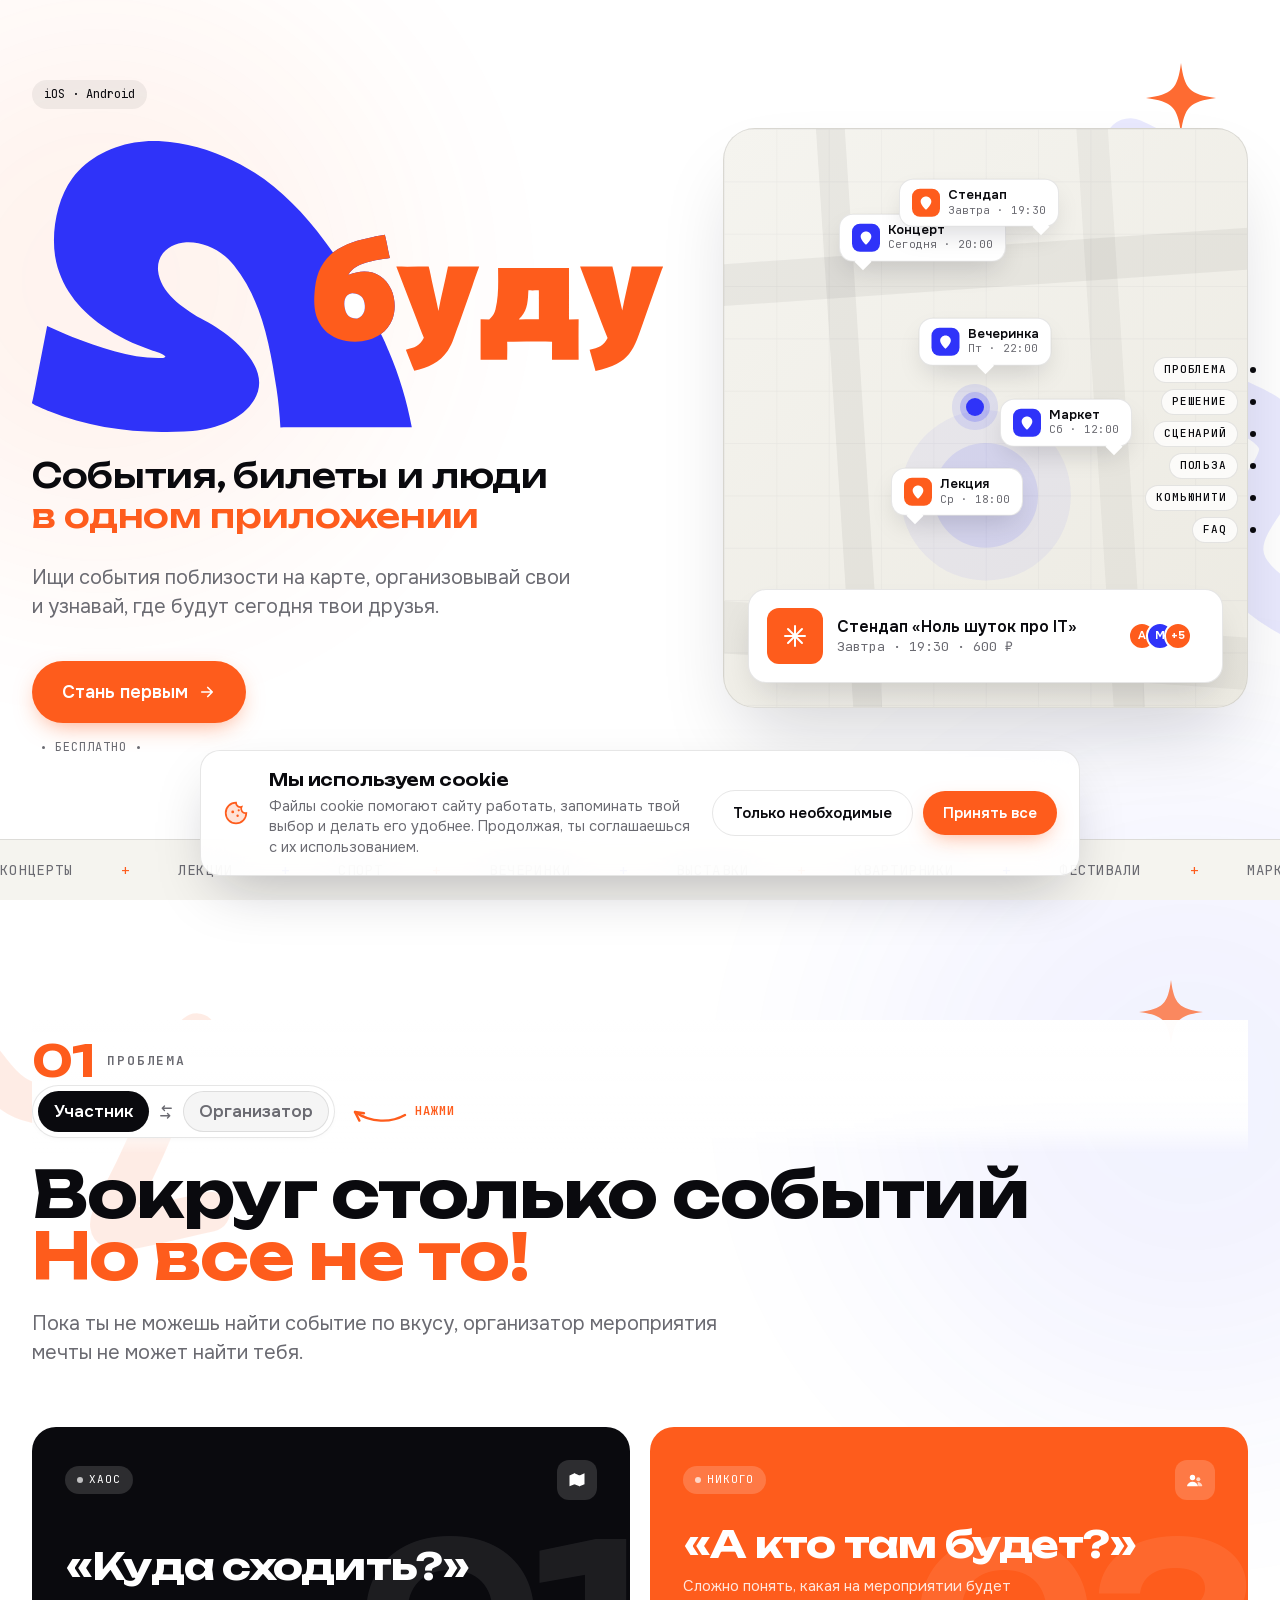
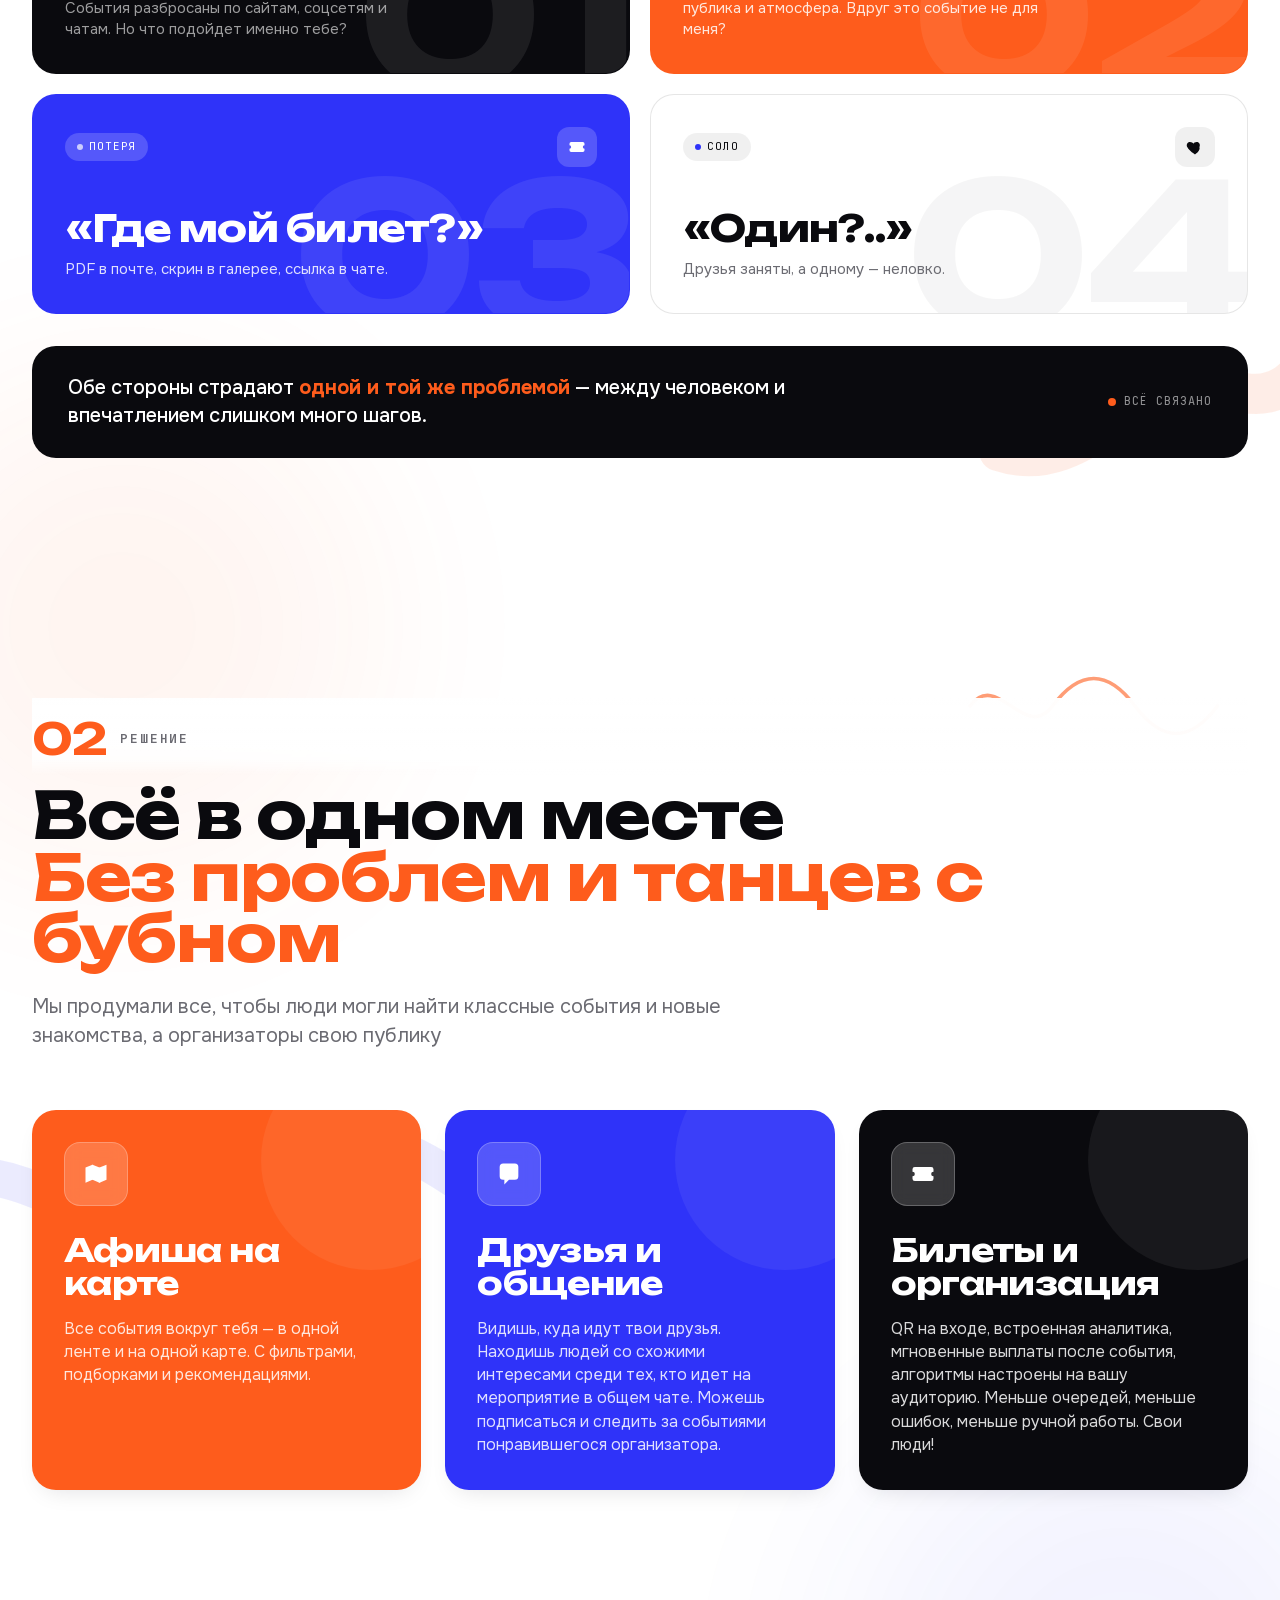
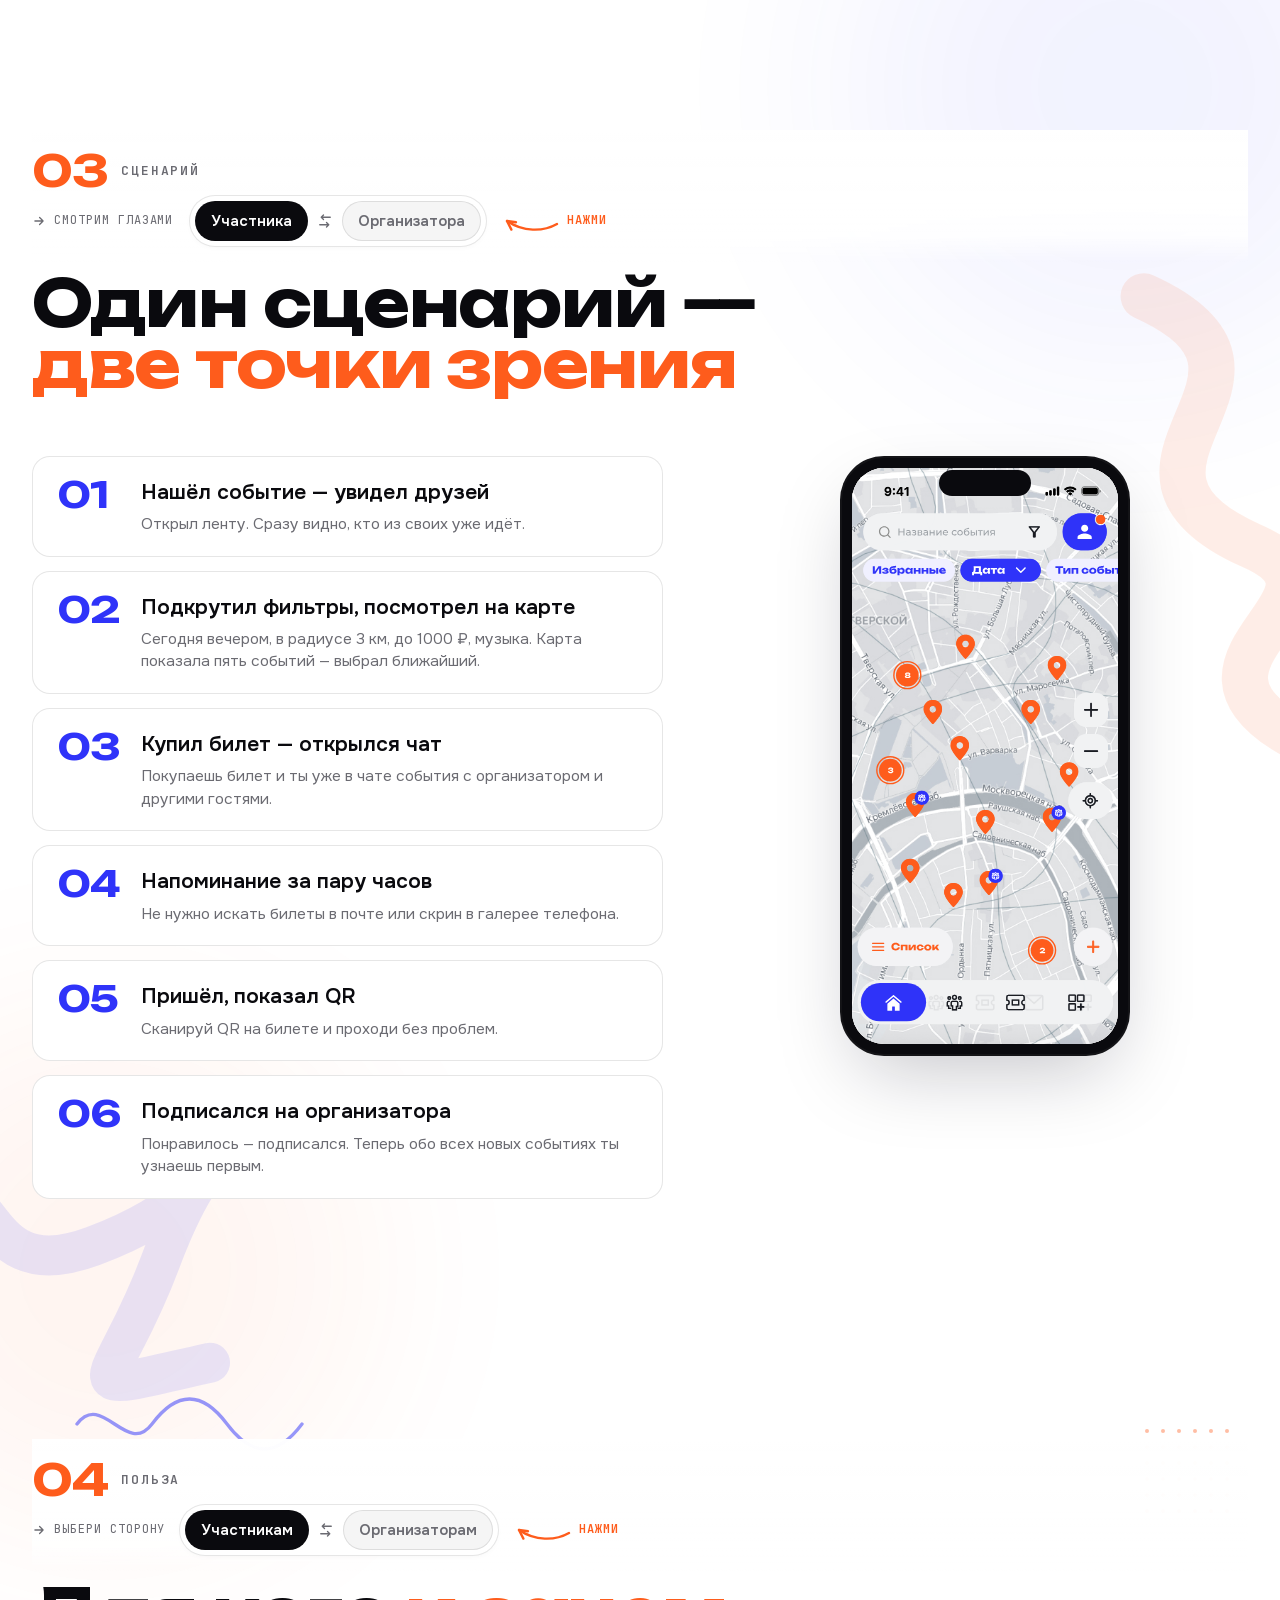
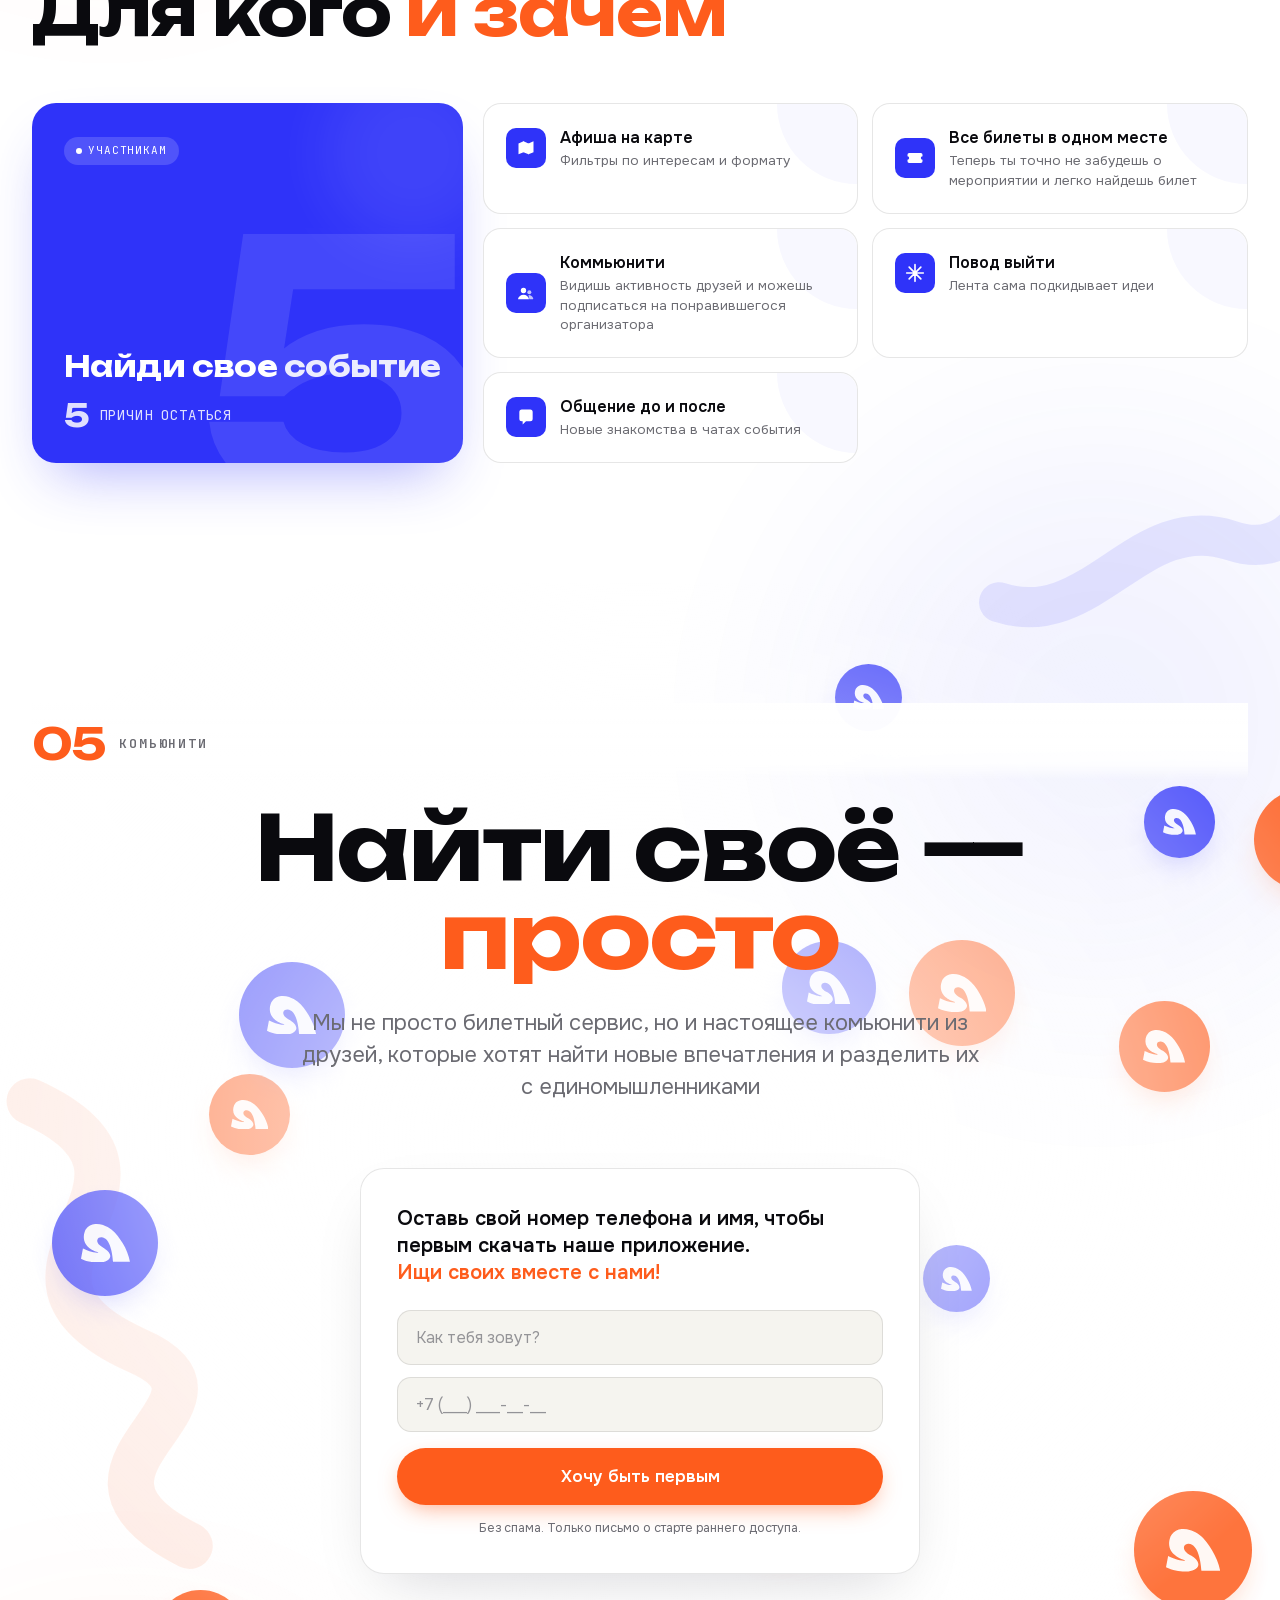
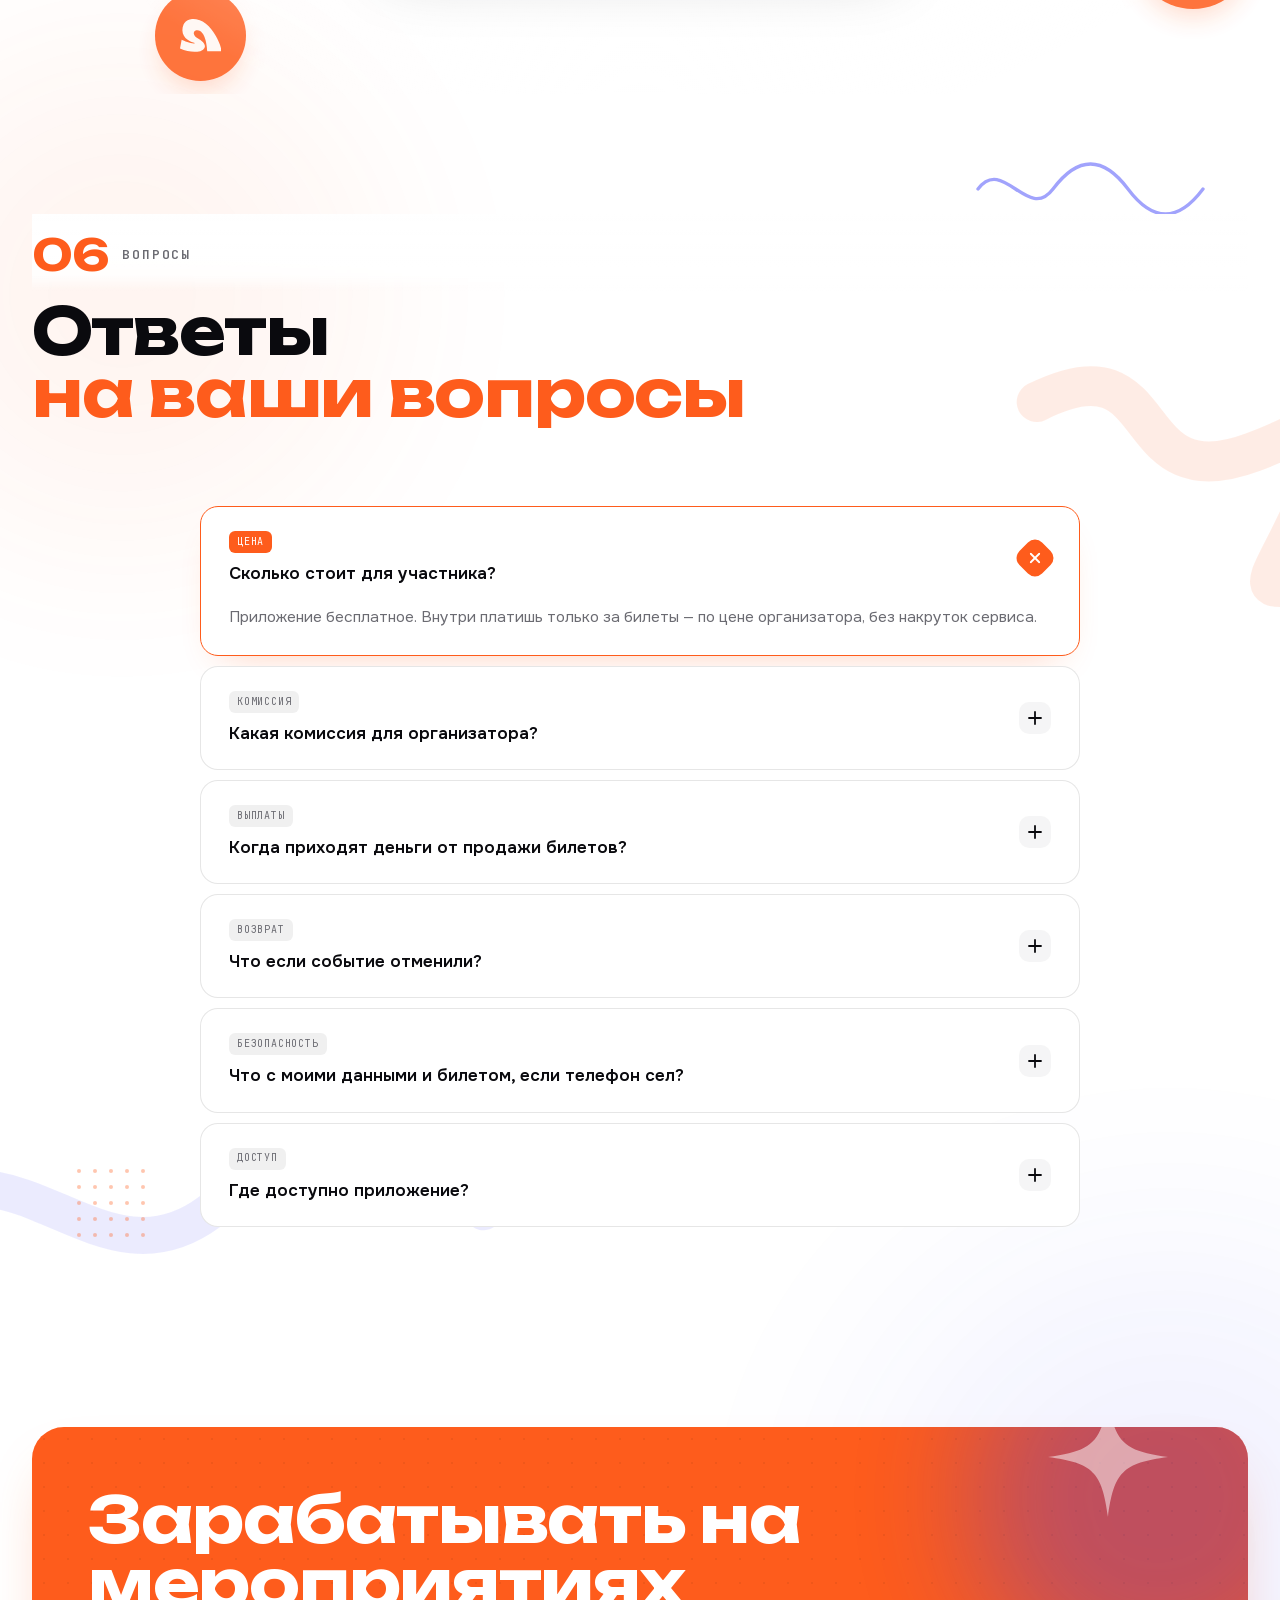
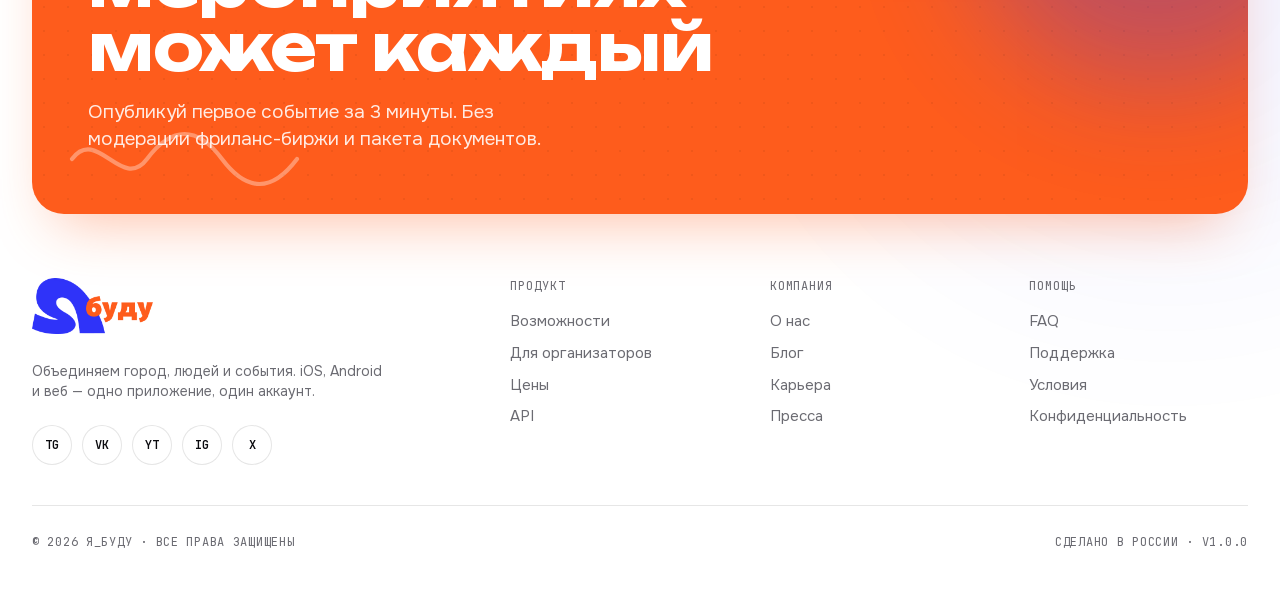
==== index.html @ 5e35edeb "8 один файл" ====
<!DOCTYPE html>
<html>
<head>
  <meta charset="utf-8">
  <title>Я_БУДУ — объединяем город, людей и события</title>
  <style>
    * { margin: 0; padding: 0; box-sizing: border-box; }
    body { background: #faf9f5; display: flex; align-items: center; justify-content: center; min-height: 100vh; font-family: -apple-system, BlinkMacSystemFont, sans-serif; }
    #__bundler_loading { position: fixed; bottom: 20px; right: 20px; font: 13px/1.4 -apple-system, BlinkMacSystemFont, sans-serif; color: #666; background: #fff; padding: 8px 14px; border-radius: 8px; box-shadow: 0 1px 4px rgba(0,0,0,0.12); z-index: 10000; }
    #__bundler_thumbnail { position: fixed; inset: 0; width: 100%; height: 100%; display: flex; align-items: center; justify-content: center; background: #faf9f5; z-index: 9999; }
    #__bundler_thumbnail svg { width: 100%; height: 100%; object-fit: contain; }
    #__bundler_placeholder { color: #999; font-size: 14px; }
  </style>
  <noscript>
    <style>#__bundler_loading { display: none; }</style>
    <div style="position:fixed;bottom:12px;left:12px;font:13px/1.4 -apple-system,BlinkMacSystemFont,sans-serif;color:#999;background:rgba(255,255,255,0.9);padding:6px 12px;border-radius:6px;box-shadow:0 1px 4px rgba(0,0,0,0.08);z-index:10000;">
      This page requires JavaScript to display.
    </div>
  </noscript>
</head>
<body>
  <div id="__bundler_thumbnail">
<svg xmlns="http://www.w3.org/2000/svg" viewBox="0 0 100 100">
<rect width="100" height="100" fill="#2F33F9"></rect>
<text x="50" y="50" dy="0.35em" text-anchor="middle" font-family="system-ui, sans-serif" font-weight="800" font-size="34" fill="#FE5C1C">Я</text>
</svg>
</div>
  <div id="__bundler_loading">Unpacking...</div>

  <script>
    
document.addEventListener('DOMContentLoaded', async function() {
  const loading = document.getElementById('__bundler_loading');
  function setStatus(msg) { if (loading) loading.textContent = msg; }

  // Error sink persists across replaceWith since it's on window, not the DOM.
  window.addEventListener('error', function(e) {
    var p = document.body || document.documentElement;
    var d = document.getElementById('__bundler_err') || p.appendChild(document.createElement('div'));
    d.id = '__bundler_err';
    d.style.cssText = 'position:fixed;bottom:12px;left:12px;right:12px;font:12px/1.4 ui-monospace,monospace;background:#2a1215;color:#ff8a80;padding:10px 14px;border-radius:8px;border:1px solid #5c2b2e;z-index:99999;white-space:pre-wrap;max-height:40vh;overflow:auto';
    d.textContent = (d.textContent ? d.textContent + String.fromCharCode(10) : '') +
      '[bundle] ' + (e.message || e.type) +
      (e.filename ? ' (' + e.filename.slice(0, 60) + ':' + e.lineno + ')' : '');
  }, true);

  try {
    const manifestEl = document.querySelector('script[type="__bundler/manifest"]');
    const templateEl = document.querySelector('script[type="__bundler/template"]');
    if (!manifestEl || !templateEl) {
      setStatus('Error: missing bundle data');
      console.error('[bundler] Missing script tags — manifestEl:', !!manifestEl, 'templateEl:', !!templateEl);
      return;
    }

    const manifest = JSON.parse(manifestEl.textContent);
    let template = JSON.parse(templateEl.textContent);

    const uuids = Object.keys(manifest);
    setStatus('Unpacking ' + uuids.length + ' assets...');

    const blobUrls = {};
    await Promise.all(uuids.map(async (uuid) => {
      const entry = manifest[uuid];
      try {
        const binaryStr = atob(entry.data);
        const bytes = new Uint8Array(binaryStr.length);
        for (let i = 0; i < binaryStr.length; i++) bytes[i] = binaryStr.charCodeAt(i);

        let finalBytes = bytes;
        if (entry.compressed) {
          if (typeof DecompressionStream !== 'undefined') {
            const ds = new DecompressionStream('gzip');
            const writer = ds.writable.getWriter();
            const reader = ds.readable.getReader();
            writer.write(bytes);
            writer.close();
            const chunks = [];
            let totalLen = 0;
            while (true) {
              const { done, value } = await reader.read();
              if (done) break;
              chunks.push(value);
              totalLen += value.length;
            }
            finalBytes = new Uint8Array(totalLen);
            let offset = 0;
            for (const chunk of chunks) { finalBytes.set(chunk, offset); offset += chunk.length; }
          } else {
            console.warn('DecompressionStream not available, asset ' + uuid + ' may not render');
          }
        }

        blobUrls[uuid] = URL.createObjectURL(new Blob([finalBytes], { type: entry.mime }));
      } catch (err) {
        console.error('Failed to decode asset ' + uuid + ':', err);
        blobUrls[uuid] = URL.createObjectURL(new Blob([], { type: entry.mime }));
      }
    }));

    const extResEl = document.querySelector('script[type="__bundler/ext_resources"]');
    const extResources = extResEl ? JSON.parse(extResEl.textContent) : [];
    const resourceMap = {};
    for (const entry of extResources) {
      if (blobUrls[entry.uuid]) resourceMap[entry.id] = blobUrls[entry.uuid];
    }

    setStatus('Rendering...');
    for (const uuid of uuids) template = template.split(uuid).join(blobUrls[uuid]);

    // Strip integrity + crossorigin — blob URLs from a file:// document inherit
    // a null origin, so crossorigin forces a CORS fetch that SRI then rejects.
    // The manifest bytes are ours; SRI protects against CDN compromise, not this.
    template = template.replace(/\s+integrity="[^"]*"/gi, '').replace(/\s+crossorigin="[^"]*"/gi, '');

    const resourceScript = '<script>window.__resources = ' +
      JSON.stringify(resourceMap).split('</' + 'script>').join('<\\/' + 'script>') +
      ';</' + 'script>';
    // Inject after <head> so the DOCTYPE stays first; prepending the script
    // would push the parser into quirks mode. DOMParser always emits a <head>
    // (synthesizing one if the source HTML omitted it) but may carry
    // attributes through, so match the full opening tag. slice() rather than
    // replace() keeps us clear of $-pattern substitution in resourceScript.
    const headOpen = template.match(/<head[^>]*>/i);
    if (headOpen) {
      const i = headOpen.index + headOpen[0].length;
      template = template.slice(0, i) + resourceScript + template.slice(i);
    }

    // Parse the template and swap the root element. Scripts inserted via
    // DOMParser/replaceWith are inert per spec — re-create each with
    // createElement so they execute, awaiting onload for src scripts to
    // preserve ordering (React before ReactDOM before Babel before text/babel).
    const doc = new DOMParser().parseFromString(template, 'text/html');
    document.documentElement.replaceWith(doc.documentElement);
    const dead = Array.from(document.scripts);
    for (const old of dead) {
      const s = document.createElement('script');
      for (const a of old.attributes) s.setAttribute(a.name, a.value);
      s.textContent = old.textContent;
      // text/babel scripts with a src: fetch and inline. transformScriptTags
      // does XHR against the src, but blob:null/ from a file:// origin is
      // silently dropped. Inlining makes it a plain inline babel script,
      // which transformScriptTags handles unconditionally.
      if ((s.type === 'text/babel' || s.type === 'text/jsx') && s.src) {
        const r = await fetch(s.src);
        s.textContent = await r.text();
        s.removeAttribute('src');
      }
      const p = s.src ? new Promise(function(r) { s.onload = s.onerror = r; }) : null;
      old.replaceWith(s);
      if (p) await p;
    }
    // Babel standalone auto-transforms type=text/babel on DOMContentLoaded,
    // which fired before we swapped the document. Trigger manually if present.
    if (window.Babel && typeof window.Babel.transformScriptTags === 'function') {
      window.Babel.transformScriptTags();
    }
  } catch (err) {
    setStatus('Error unpacking: ' + err.message);
    console.error('Bundle unpack error:', err);
  }
});

  </script>

  <script type="__bundler/manifest">
{"b8b46422-c5b3-44c2-953b-86d09a9c5f31":{"mime":"text/javascript","compressed":true,"data":"H4sIAAAAAAAAE606+3PbNtK/66+gOR0dUcGMZDd3N6QRNXGU1m0ePjtpr9Xn0SxBUGREkQofthWJ//vNAnxANt3L3Hw/JAKBfWAXi8U+/Oz77wfG98aPccRFkgvjSgAvcCbDgb3JUr/kRZQm9jpK7M/5wJDw5+lmm0XLsDAsTow3wIWXpitqXCTcNiDxjajIDQiCKI6gELldo30Mo9zI0zLjwuCpL4woN2rOvlEmvsiMIhTGu4uPzbQRpCWSS3ABSby9OJ+9v54ZQRSLetrI0rQw/CgTvEizrZEGRqExKjIhcAPPBlZQJlIYi+z+VubCyIss4sXf3G6B03uyM1Pvs+CFyRgrthuRBoa436RZkQ+HJu4yiBLhm0ft6jr1y1hM760ajDhmQ1CjofCGQ/Vrw9qfqqE1N2tE84beE8fijO/3uYgDem9xWx4J21WEVMRCwWi3W7Jrxsa9BWQXBVZSxjFjDPb7Roxuo0AyUZRZYiCQC+y34RDmv93s9zA3f/wxKkQGRZqZN64C65MCpuAgdtUyvrOAelSQHe4NLWaTM3DlB0+TQtwXzFOfmQhy9rsalxsfCpExsd//u6P1h0V23dev/4+U/[base64]/Myy0RSVN2BpYAnRnZP0bPxRxL1JFHAY6kJgzKWhjzYalBVg5b8O7wutZk/uu4wHCpLYFItDW/G2Lbb4AaQBKrdYzuTmY7JxiY1HRycmFVzh74zR7i1TQxcWM/mzLl5tuxucLsJw5vDTUU68u918f/LFtUI0PamG7BMZIl26Hh2kV4XWZQsrdO/a8RfqZtF19RXIvCWLtqb5uUYQ2dkemkaC5COgBNQ9wXxQnY0cTWvQ0J2NFbGmd9FBQ/RR3HIhWHmch+mo76Scu2JzHQkvJcJWLlqoZbUqdE77dd0torAF5CoFdpu2Li1kAH1mW+FhAIzcbPrqWmbo8F7K6Rj4qwpB8snU0sw06S11oZDS7DuiHyg5nfDZyYZmc9MQl9ZvtSUafYdGlSEOIqOPxxa7yxf3mqWguVTMbKOfDyH/T4cDkMc4Y2Rp2SaDh6T/CBP8B4BIdSzN2UeWj4hdOKGbOyuNcGc9ch0TNQ/R2MkjR+I2diNz6D2IW48GpEdZzCPb1zlJtaj9xanMXHDEXtlcSlhQH1SNW4lYPie0L4XIJBsgAXKwQGhyO7I4gzsRNwXFiG2nybCJZxx+xbiUtCW42hE6AOerSvTjJyTIszSO8NjtfUCobMsSzPL/[base64]/f0CqHbEJbekxr6L/I5WTAyrEPQQcDq0OdDDWYUlVv6Md1UavDVDzyLnK9jrxO419UE4Z9YM+o75foO6oR1xw8G644zPhNn5VHE9evHgxoT6DOb/Buzo+e41OhRCcYB6FubhhPhWMq6sgvaEB2lu40Q5WaUpxnqKJODAf33Sws/pMdbiDsK8+3Pn4hqIMm3RjEdyWwFiG7HCBiVoSJcIYN1+ToivmozwuP1vVMobs5HuLjybkeEJjBvPwhgYsHE3oksE8UCK/eG3FVBASnPnDIX4taUymltTAkiIYE5SzgDhqLqZIR86FnYfQsEWtPh35gfqam6C9+q+780N3ladZcZH44v7Y68bNRcHYjk+5A3bkH3t25Hc6vkQdN/rx2MbKiFu/xp6rR+HqFnrAV2SGQI0gnp0XkBUfo7U4YyDXqLYF5tnifhNlgNwQiH6wvlCPaAK6iq1mJP/CTX3F9xi3h1o/Kkkb07KN9YWQkh2N6ZV1rSjterY/HH60/kW1/R2DzuRaKbBENl+HQwv5UQHWS0JfsuMJcd/ge670u3KLbLu7xHuBukrkFhpGyXBoHVnJAzlfeGS/h+HwKACLkNq+1ixp1Sijk55HaU12HZAKTwYrltibLEqzqNi+FbdCmb7P1o/[base64]/61utU1ST0vneLaXYHmb/IRGASuu3dZJlvsBhiEvq1b30t1qlJ6Mu+tRi+bk1Cf2uWmiSf/pvtovxdWiaF8J3HAcTRpKIi+VKKUrxJMy4+yaxaA6Qe5WTXAl2pEPa6eAxF1xrctSiehKloDKyOwCDPo2VCf2e7yr1DHRcp3kY7yqXJnKfrTZqIpHi4ntf0mUZ/oGKMnnrIcNjd96PHuRWQA/NuaEsbd4wCViLHuK4OJNPAwMhCGLeQReDFIsfgUJUjjBTjw65mEkY8NJSm/5oE3g29rGE/0KOqCKEO2+2Z5FAlQXd+TD/oPrLaWTeUTQ0fSf/RkWYaG+lcC/artpqIO+MPV96AvMhKrM6xX90YrIJqiMQt7Ci/LDPx4GSbhwRUVcOOcvlLoTWSTsbD4gp9y3Z1RUEVq+jAA7bDYsHRWFYLjsZ0scASWz2SpUL0lNQH9uz/no2eLenyIZFf2K7IIMkj1KCacw/zltqANiIL0mwNCRe6hfUC2El6p965V8C0eSn7LdOccO3bXwGiWKSq2udkDew1FIKeA1vXq24farN4fA6VdLhfMJvI8L/XwCa0fVxO5eNC8Zmn8on/DKxPjlzI5yoti2k3lJqhoh+DxwKyBkf/UFgJsN4Say6Ki/Va+FhOnuofEs3txUngNlqirxsOB221rp20cx4Kv4yjZDkc/uWyHeUXyaYsLkXiS+hvALK9KPGtPkBV6fsZlfqTUjcGTjQC9pyGgMNP+sl1ccRPykpAhikhMKgj+aOxjLM89pN1NKZA2lDBm15YxLE0VrXNSO7VU6FUAjJgudB3kYD1iVRdpt6n7nciz2EpzkNIEhGTXSHv/+Gs3PIMmHq3T1z1O7HTZK3g2Cf3gPEME5S8qKlYuhAHcJ/B+kTHpHILtlNuRN3c11G+gYKHInOWdKCvfFCVR6rPvULQ8zQJoqXzC71WZyYyZ7dYSFezWCgrLZO8QO+8aM3wso4znUm3+CkX2as45asoWbbrJ936e7zpcbtyqpH1447i827+bXrXTv/QTWdl8ntUhO2S/rSSXVNIq+tnE1U/O1E/p+rnB/Xz3FG5RZ0IO8BOqyaWX2HpPdu29QWrM7QV41XVbQeLQAcRRb2D1RM7UGZ86h7y9thK4+3pvOFp3vU9E+d1uO4chAEYsajcXYb6j/w2b4uqfIpdGNsXMWwpZ0258gB0fManYsQdQRzOhPtIzyrbOJ7o5c0Tx2cnzw8qns8dn03G/zj9xw+Tf56c6is/4MrshweK8dnz2WnlMz7yXWC7yHdew2hEmwTF8ehB0uMAbdMKh9PDxMfxaZt0OseTyuUvxNTSEmPG6Qcro0BondGqxAfkKMNi59eppeV/zlfMKTCb4ceCEEznNWK+zGOB0HK/f7PfW206StryFGiHyfEdjHuOkuzgMNnTkO4y2PSiKDMbrBpOmvd4ys5s2GzibR0INf2TB7ansV6KxpFcHpzA44d4pZtsmJax/0ckYt8JQLvV4ksp8uISoqTQSegKSpMiSkoxuxe8lEGJBvdIxxriBsq8H+tQnDdRlheNNt+nvuiRRaa7dCkKo/[base64]/aGfv9/KaiaRIf4mE1CVtmhwmRyt4boW3Ewla54Jjyy8I4F3hCYORRsozrPy8w6pReFci1OjgoHbYJwJ3L7Td1Bs9ycLl9WefirJRfZSY66F9dbl/LdP5d6gtWIMR1nTmzLX4tFtez86vZx8XF+4+zq/cv314vXn9YvP/wcfHperb4cLX448Onxe8Xb98uXs0Wby6uZq/ZoHC5jf33FRLgcZqImdo9e3imB733tkEKfRrT6dTJ5MdQGM3JG+syR5NuWxq1wqjhlYVsPWwgxz+ZMEcwMlGB6lGLwdpVtG5+Elm0XYktXTHVGw1Z0wjVW927Ry3ulRrRkLV9WeI+anf7Xbsbyal+LHZLZT520EmuW9uPV2RdMMDikN4wD/ob5jhtCSz2tsr15sGNFrzH03ge3Dg4SyrV6Hq6nx4Q0bXAudZPD8guZgPVSA9U6VIV8Mbu8ixwl6MRiedLvaG+xIa6Ri2u/nvT2pdp6KpuWIumVR3KK8AzAYU4r//G4eDdYx3RO6CL+nx+wy6b8+D7BCeKMBPgn0sfMqaXda1KhbHnaZKX6+ZrUZ+MoqWmlnHqQfwe1qJOd8FuSGgbuUXGarMOVO1tthv6DDqhmtvzZzvzBuSf7bDHHu7POovCrYDsP2FVAToX19K4EsHjdPcwe0fgutZ2AA2P/8TgHuhA9fQc5ZKi/DfsMjZ7f+dyWVf7SyIvgS42sI1T8J1d3XJyjie0bio5UNFFlESFkykeWMRjh5H7Q5JfoflbCp6uN5AJp7sJqhXkSVIq3msrFQ+oeuwXuytjuPoHFtMw/tED7IN1Rb99AVvHWOZtxN0rg7FsPIkOKiGqGr3H2HtxFZwFDeJr4ZVLabMPOLfrgcgy4T8E6Sd/AC2ZDCSVWRAIXnyDbApQl+zC76nEHOBc+FYLvN5gfTa6FT9D4sfi0SvTi/8AqYZtSCa5yJDEN8vwAEMX5i1s07L4Zko6uE7m3VPGfoiOYDralfBLLrJvUkoNe6iL/pv/EDHQDv5hMbkfR5ViW5u83iZ8dl+ILIH4ukizbzvGR1iHe++70P2EOkhlV7ciyxHNnPzTPrUnZkXcQUUs4g7+A4hKO9r/KQAA"},"c2995258-7660-4ad6-b430-ea02535c8c06":{"mime":"text/javascript","compressed":true,"data":"H4sIAAAAAAAAE9S9+3PbRrIw+jv/Cok3Fx+wGtGkXpYBT3gc2dk4sZ3Edl6ro0oNBgOAIglSICRZFrl/+63ueYOQ4t0956u6VS6LGAzm2dPT737yt7/1dv6281+zCRfVSuy8F4w3UFLDj/1sMR8s60V2zZvJohrMJ9XgctXbwW/OFsu7elKUzU7Io51vGRfpYjElO68rPthhVbYzaVY7LM8nswlrxGqgPvtYTlY7q8V1zcUOX2RiZ7LaUb1nO9dVJuqdphQ7b19/1MU7+eIamqvgBTTx5vXZq3cfXu3kk5lQxTv1YtHsZJNa8GZR3+0s8p3G6aiphYABPOmF+XWFkwmj+yd/6+28XWSiriaf653DwXAwXNZiJzy7XjWL+c4315NZFu2sYSy9vz3p/Z/rldhZNfWEN/8nse38TD6n0X1/kV4K3vQppc3dUizyHfFpuaibVRD0YVb5pBJZf9e8nS+y65kYf05DVY/U4up6Uouwj0vfj6K4r/twWpUtBYH8O2DzbCx/hud91VKfqCYuYGRx+DP9eb1eiVlOPqfhzwPc4pc/vqX3G6KeomgThbBepDUr/bgzD1l0ny/q8IbVOyntl02zXMVPnmBHl6vBoi6eZAu+eiLqelHvZwK2th6UzXw2nlQ3rJ6wqqH9PUY4HSX8OauL67momtVgJqqiKRO+txele7QfsLpYnV/Q/p6ooI1f3r8+W8yXi0pUTWi+OucXUVKL5rqu+m8n1SSfiEzC7g4OYOf/6e+xvX6yczNZTZqd/l6619/JFxK08uvZbGcuVitWiJ1FvQPbCuXVotqf68YycbMjqptJvaigR/wYP8T2VwjgLMsmsDpstlOK2TK/nu3csrqaVMVq0N/07OKlISNpdP9C/k3g717/jC2b61r0SRptTFVV5f6r9Jxd0DSBJWd0mLDnqV4ptrcX8WLAsiyESs7H6SXs0iQP/5ENOJvNwqwgLIrkOu0OE+eNcN+M4A2/HDRi1YSmeCcrYAy7w0ToH7q+7TK7hPESTjLsuLqezXYp5UEwpJTyAQCt7WV1O2l4GSpITqN7zlZix0J5LJ9Xd/N0MevHZtyyOF0sZoJV/XiSh5k3dN2rLuQDxrlYNqtv5CerhFE2aBZvFreiPmMrEUaDFSCXcEiODRxlrGH7cEJZEPQBYOVDkomcXc+a2Ezezl5sz55S2kvXa+fM27ObrtfOenn78sCE1IqphZTrdahHksqFOTIjo5SqsmNVtjNZvWPvwjSSxSft4vV69HW62d7WP/QoiSA5KaJ7QA7tVaUH0OF6fSj/HGH3smLT1JP0uhHv2FzQrKNwtWRcUCHfzK9XzS8r8VO9WIq6uaNcFi/VMzbCZBmsg+5lxapJM/ksfnn/huayqBbzxY14NV82dx+aelIVtLCT+iqzuwVoTND3g5KtfrytdM9hGo3fn6cXMWyAsxFiPIT/sfc4W693wwNzHqP1ur8ASOml58OLIOj/CA/we73uV/L3CMrf6d+RuAxhGIJkURCEnEIvEcnWawVAYpxehim8UwV8zNTUXuhFDNMoZoOVaJwS0u/v8SiKRXtFx+xceMt5QU3LsHtyZuPdUdzvxzwOUyr87SJZuwQ3kDw+vlColgmn2I0EEhEEu4gexv1+DEMm2difyrsPYQY71TFFHkUOxmNcYTw1EAabIS9ie9UyjdBwVxnNiyBg53lxsV6z8/5//dekETVrFnX/QqOCjnuXjRlChYNtOYJTj+MAbhaTbAdmxUTU1Hf3TVkvbndewWURRsmGMzjHWXTPBA1Tmg1WDePTQVNP5mE0mOPbJ/9dhTt/C1mzE42jJ1EUBAAt63W/r05o/7+r/h4Te8wZhJD3xSQPd9l6zTW27fcTLgBlA6BziuMYLGuxZLX4AF1/rBkXyQPlVM4mgYlM8jCN4D/qUE6t2ZEfcc0HEuXZ0wQw1ywQAvoAfqs+uV+JJn64pU1Etimp9yKfCd4Egfox4Itq1dTXvInuYYhbxWFKzi8iteiVPO0ZrTbbFRk5v4ALWMxWAttK5f3ofAwfMlnqTMj5xJ9Cr/VlGG1sCUBqEGRB0F8henImWUmQsFSWoKposFrOJk0Iux+R3MCOW1pQodDR/oiUNDcPyeg5LYJg+JyWQSDOi4tdSvPz8iKJyv19pC6cGkmxv0/K/X3YbqcuDnu0S2mxXsOfMrrPFjuTPFTVyfDrcr32PoDxTynCK5QParGcMS7C/g5rdipxu9Mn+LMfJWyQTVbLGUO8FATTwaTis+tMrML+c1Ytqrv54nr1dR+w4ZRObUvuS+I1EukrfWe6uS0nMxHaKUabtBZsutls8knFZrO7ezgmI/LQQeDq6IWMsrHXy3rNBhWbi7jfj8aAC6K41+/bk5kjMaYucDZoWKHub3M3w0fyYpe38+jEedN/wz7f9fWbQ/fNh+vVEvgi8/ZZ19s3k1WjawwlZXUg/4zMCBgF/CFR9O4oIkw1OOqoMKgFMGdevc52hvDeJ5r6fYdoyoSHs33sPMnDTuyrK3Vugbw48dutY2W/1OQnU/vwTapH923NCiDy+3JaZ+bFT4u6YTNVLIQprhfAetbqRW5efEDmEFjKftLDd4V9p3dNflRuvcAN28AkthAgiwwcffWVLFOTKIpYA6i/Mv2zRdWIT00/2usPzhbV6npuBlw6H/3JZb1Hvv6pXtxMMvP1RMSSCWQKJJC6dj5P2HodMpr6TaZqq/p9wmgfSetx/9tFfcvq7L3IQ2TYon7slPXNQVYAdykMpNPWfAECiCLX0nEaZxoggT57K+YLNfqPLIZv/1yyu9mCZTj2PyfVpMHLTnM+ImRhGulLgEf3m40DpRaWCzzkejmgu6TXceQPNI3eP2O81CCgj22YfvnWjYb2o39960anehwvRXmX1awRWQv4vbOvzzxrrzazm9kafPjFW4vdPX3gDFok6TM5/pHUaLH/frHQX2ok2v8Ii9DGrJkwzNCphSVKczF2T2/cl4dY7t6BbvLHPF/xWohKt3uwjRLkuT8YmePNF0vdksHjbWxgULiPDVT/x2ZKNeOTqnjL6qnd09hF8aOnPqo/Mij/Acyaavz4wHF9GLPaL7vPxi/MuQANIrtvMfPysbqep6I2AgDZlXqynHTsYwONJ23xI7fOpNg6qfZmH1SLDLmaKAj6k2p5jci3JTIIgrDPS8Gn6eJTX7K8/Zplk0UfeX6HKykdrID9juWHMIX+DZtdiz7hVNHMhWgcDvSlWPF6smxA7GPJVCRNNCWdRiSj/f4eO08vEqT7t7nYB4SOPAi6YIDDIB56tRKNZpexHskpFibdND+wRPd8UeWT4rpm6UzEu0NS+DS/2i8hiWpg3KMN8fgCBsQzzDHJbSXCos0meqxfUQGqxF75wD5s9D1yX4jmV1j/jtFkOITWWzOODVk1iyWcv+mkKtzP2eBP3FJ8J2rawxOTiZloxA7s0WbjgOFPyLC2voHrstUKgpADUpeFIpp2mZUUaWj2PkWQSK1wSTKA6UBPPYwSyQ71+wkLgjBTIMoGCkbH/aa+BhSYs9lK9GM2wOajhNHM3McgnRqH6UAvWcgioPxiV4j0s5wrMOVhJzhmC47i3LH+EUu+M0KE0yVB84lF58ZmA8abyY14NRPQENxQ6SK7Uxd4Gtl6WGwHOVUMtF4mtQh6oq/C+w1AlsIsZ/KtGidRpRJoVFnvxn1SzcWSMuFjHrPBn7c1Wy5F/aFhjRgA7TFhM9XyxtnzaeEOTVLL6cDtEwQofgnJqOzKzGRsftmqqrOE019YqOvjuMfqb8yBM/NGSu/9ocYZUQVy/pwAPVIvZjORxT6mRHzroktZMm4NNfaG4mzSTK1E6myQqhsEKNYzCJakwKE4n6r9VU2o4/ALC1UvgEzlaKy8jwMDrO8kSqmU7qLIKgj68mrAjwHM8Mcu7fFI/QZ8wVE6sGPeYlkQhG6VKME6eLdep/MJ3jkZrJJYiUb1uy1XUxeIRmmbtI39dYXxHKeuBHBRvF3RBRxgsN0PcIXcClGUaBBUax0Eer98sMJ5+kV0d7ddy9mjeSEFs7jMD84HaJLHZ6AFPXY/d83a7lIKYhe5tru40PKIAr8gd0XPRz9rCX2S4hXQfW6x66TH1+vUhQuz0ylKOJxh0nTDqaSfE6SVJVzAM+33ndp26R5HGVutcHdphbO0GqR3kXgB9DxY3FaifqnQbwSUeyR3GUS63rD/Ygliv7oL8u1m3PG9TK1MHgixxRKKVwlKHe9Ter9JrDxsmIjnXKvBBCgMz/tf9ff4ubhA9RTU5HQI6kVXrSjoNuB8BfQTv9A4AH+vBAgHRbaLIurQK6MiIgIld7JczemDft3bHSqJIIcp/sJCHiUp4mIclhw8cwcPO8LOhRoDIJfoHp9Nn7vDRHYotjvcHRoMoKEWxNlQc7ICoidbr8OUQklkagQBXtm2CQfHVlaSbI41qwpRL65Xs7sPonldVaL+7uPbN5Er8JyHz0ZW4KavS+8O7LoleTmZZbWo4r8AK/c+rAr/qsZOEiNI4tG9vMBly0nauixd/O7Msj2bgwjJD85DHknJp4G5dtXDKEp6nPLz4cUmpXyj8COsMh5lTtPNQ5eoXA2EE2cTFt4U/VtqGyOrO5CjEgkVKXzX4CDntuER6aIegmDrzHYcWB7pfrLO0+wi8qW5p9kAZBAoiqiaRKLGh3cZblUJnw6kWgxqO7gqXKGqZiZXN4VmAtEwIX7y5Pb2dnB7iGYJB8Ph8AlUUVzjnDXlI9VHz56dPnnLmhL/e/um3+YqOz959uQT2Dr0N47af6FOlEOySg3Voy3AUo2vCtCfPTYZKvXU+aIWk6L60UgM0/HjzceO8qg29643RGBsNX/uKa/7qoN+zEG3aS4TW2Mo+eKMtxEui4Ig4+fsYhz2+3tppDRfcbrXX35ypOYrBUFwF6yau5kw6J+DpY/URLUb5+bml1YHkyoTn37Mw/7+fj8igtZFyEl6zi9IFiX9fLZguFTq3PDV6lssihKlh7QNExHFgO+pS40uLaaU/08uz9lFEPRCS89KHCTFJ4+h0hZKGR0+BbuM5AuQsIuodX+t1k6GsqltleiDzYJuu//nnwgqk+rheu2Bn8AlsHGGhJsXBF1d46v294B2nTW+smu8P0LsYTe1rwmzDpnUYLJqy/n7rKoWDYNm9z/[base64]/QSkD6sFw+cIBGe7WYJ6Z0dGzejuCBCmL9LqAenpimId4W37GB2OSErMS3N+uSM1vPTtuEhJptF9wenuKPkgRUrJ9HLAlsvZXTi7JMa+0uUgO9u41F9Jwaz5DoCrkGcB/gDYVfQDT7w+pXCkdfM9O42i5CNfr8OPnO4OybWglcefpI4An3DKoCs2YLNG1BVrBB7ZBFRWyLNHKTW/[base64]/cwei6uQgoBetb3dRdMZploBEclJdC2X1AXYtkliCT+UvaXAD7eNjkie4VrmLQl8UIQgJElWe+eVpktN8sJqks0lVbDqXFk61GiQMTgMap4Ba8qSHEKrXpgCDlNIMqJQDKqWEoID7hFORwHdmVqWUFuLLjIqEm5clLc3QYP8KOd9ST7+7+RxbeaD5HPt/qPn2/J8hYYcLYDYQN6h9/odqoQ530XKYbTflABW3d96AX9dAoEg7xDi1cPxNIQkmhOfEORsIkWfwtnWGz/RROdZHeL0+MafZ6BkldcDUCuoWE31mzgrneHhnFc0N9Hq5h9XhGi8N5XvGupVyZ2ywqM4W8/mk+XaSihq032h02PUi/IUTRpTYZXRwSikF1aJcM4UDRwenvrGD5XUQFbCvv/6aavNvaeU4PjyID0f74RVUeFJfrofReuioQLnLqAf7mhg31gUjpdvWzwe+nn/nqKWkP21r8kcnygbANHGo2jjRSu+DU6UMPz6RP45HWi8+PFCVDoZHqtbR8Jmqdjp6puudHJ6qiocHT09UzZPj40NVdXQ4Gj5VlQ9ODkZHqvbxwdHB6anu7Oj0+OmJ7u/[base64]/ikSKCnHGS15WEZxmAe0QNIgR61oycMcbI2RVoHW/inwbSG/KKK4XVcPOLMDVv2mQZBKBQS8D9MADA16oaBZsJ+RnKbBfkrE1zRfr0cn0kIaaZQ8UMARRRaF4JssOAKiJVtTHoxOQNTMBqJqWFXM1AqYviONrfR7pNRIGtAsGT5Pk4jTw9F+AwZPRNDR8+ecZGsKUg+o809tJ7GTOVIahaNanPbIsz0xoJDuHRwP9XHWp1if3f/fndh07/jV4f/gYd0fKZMhe0ZbR7J1ArsP3P6odc72XUeVRm2YQ361D1DWOkBwxsSn5aRGycnHyVwfMveIDp/n6tYrFBDlESkBiAoypWD6m2gJztQoUcMy4NF6jXBcBlkUQT26ugxLbYm9M32uRMA4AjWkNS2jJA/oP0tnZjdGKOIOLNg3C3Rsri289VnMArt4Y2cdndvrJUgLpJjgN578xp8/p6MEh/4bN0cyCMLfOD05skaKjlBA+P5y5xcEFFOHo6+59HTT0oqkZ4yorKkS1xIFf1JrmiYGDIyQ3N9GOiTeNtJhhDSHuBFVg5uYpOa4J2CeQh1+8fryYXQc/DNN/BIKBe3uk1b3ib+HAX40v26Ax34vmFvq4y8oS9tYS90A3nwMevOBNRk+54a7kDPmYD4/ev5cJOm5uKDDJIM/+6OEqb88oP/MHeD6JPz18Ee4Nv557VHqjjPbMWLWLBFBumbn2UXQw907zy7WoCKGjl0R8ytJuQZ0n2noGj1n46PnDD2RQmbvtmg8OoktdjiKHQucb4tOPN3PF/x6NamsiJJfrxbXTT/+lUmhgGS85NusZoWQEhJbMBMMJDG/ddQHk3yxuLH1ZQE0/3tH9eViAo27H+gi+OSSD6QtFThfyPLXWeS1UCwa9Yb74p3ZYrX1ZtrZnmtrwl15R8u5CDTsaGYE4AfXv+EJ6H06W4A6/scqTkm2mGMVsCmMOUFo/XC3asT8WyC444z0nIbinEiJLujL2KQS9So+FxcbY8+M0gCBglFb9HfQEQFXqk6D0/6aZnh22q1qVkUEAeLk1EjVgSBRSEl0IbQbRwpk4Cndgif14a+Mznj4KyP2G2L8OB14UtV/w+q/dVd3wElV/x2r/95d3QMnLTkwG51cou1imJMZDy/RnjHMI2U9bpvTK2Ba7QAxNRiveTJ1mp92NN9T7ZPdYYfX5XeOjeoiDfX++aykNgdLAYG7vqLoo4WMM0EJlNJQ0c9FyC3cwKViIJWmye1lyAbLerKoJ82ddf+O7j9dgmraGBlstLHSoRRcdTDgvrRqMFlZI3O/10OqOPyx14oG09dVvpAemLpv92OfYf/ddQBE5bepae0k7T3ccSSGVsKv1/YOlA/uESbbR4yAhyfx8EHkSd/vpZWPeZv0lBeauN3hrmmv8u4FbcFncJblaoxojw0sOX4eZvjaik+N8brg7v4qvEDcJeNkd5Skg1U5yZtQSzJ3HXrntdFh4HrC7mok6UiC7y7D6P4FuEtpPPIrC4Lf4aADMaTuDm0tQH+TL3/Dl7+1Xv4uX/6OL3/XLy/5IF/Urxgvw9dFlEy9R0ckrbhGd46aHPIBhbwAWywY85B8X4Q/FOTu0nMgrTT8DJ//Ycw87uc8/IPj/kYO8IyS1FZKUjDhkfDyBwe9CfdGAxJctwQlu9Fm46zcXKJIb8HmEg966zSXyA6YPHM+rVnBnIcpWEa7i5d6a5fKSaR0CBNg7gQ4/QNoQPL42OXmoHx9aBvAS+kPBsukxcDO4Uui7wp9X/mvguAPZmDRSs8dV3pJs30mOf17OmhqVq0wzELiPVFjAvyZjsg3wnxuFGufqSD+Jy5t9+I/6fDoCzvsuT06n2CQBq47vrMvPPH3mSzPyFec8IggNZdZs9Gby1AQE00A3EIXSzBdYAWTONzUVF+SNDiCm//5N5fm4gfFLe6sJg0UFswBrxgTI5BznF2GeZTk3mi1FD4I/LFqSbkW4Quabyzt0TFUidNMI3h2Pcsop9f7r5TqitFaAF5keFu6tyGTtyHqKQwIRor61KvCpSJH3pbAbcFVmfrNGJEvc1CvugW1veq/dBE6aqSe1COlj9+BbsepUg1pfPkVqME6dT5vOg2lOKu4sBYQrqaWzxYrYW0j0IVsLqprW7S8M7+vjXUDu/7kNZOlM/8Zib3MfVw1rG5swWLpsSFdXIl8lgpX83DDZhPT7lTcZY4eeSrulrVYrZzn66XHjri1scC+X7JVI+zDtV0W8I5q8Sj+iqpCt3FVZJsHMOAlWNWYErRJtg+Tz+bVSgj0GlJP0pRZPTWLa176/WORs9z47K33zWJ2PW/17z9JVfZkUfnFAA+v3R3gEJVHojmvB6fcGYlTer3MmF3gVIAJWzq7NtwfyxtRuwWyirf97muIyiO98vwRI/zoh5KtSv/1crHEc+fP239SEzMqi56FYh/AW9yx+DRp3GfFLduCLfZ47hg2WH75AYZawZT7jcsyP8hXrzh4Z1jgKApr+YSg4rZ4WwoLWDgEb5pY4s1LdejVUmWqnq/a6asQTH1tb/LyMowUpnopWnqit0Xra5bJLl5dthVC74ptJUVLBTE62WyXWOT5ozIWSg26TjNJvjOS0lcQzkTzDMDOUeWhMKl2/sHG/1B2q/E/PBtYkpsQDU5QJw4xPtgF3JTn7AJNjBIpTeX7Us2Y0VGSYfiC9JzvZ7Jqvp9dJBlUNuOjQoU0YmT0PBuP9rWTkkNj8czV60/F3RmYDMH5r+EXTICNlWJTFpGhJAdHh8ZcYXQYRTEYU4zUO1lmrMcOnoOgRNpAjJkrVc0y423nMh8/FbbYYYan6D5qA52EaSsa0Z8YewyDA6mAQH9Kxul1tWp0aCGMF6QCEDnMmI4XJD+ghXxS1/[base64]/GWyUhxPLoGq68br+5TtOZHK9bAA4V5OH9wCEvRb2arLz13pDJ6idZDLLALNvYY+2Ich2bnK1pGVOgQoD/[base64]/FkHwoVB2Vu0LDydgZ/C9tTH5ThuntIcvBd67fxdBoDYerga4Gkma0VeC/kNyIeS7FOyVlCnNlvG1oqY9O9PtpdgN0wFv6tkP4g7c/NisUb/momE/iDt0/lMVQFAtKyj+Cy6rIBg9l7+0EMecCShEo15/pWV8uEFeL+Zn6rYzVVzTHE30PbC7vxRB0J9iALh0MFtwNpNurbHcmr/YiF/dqATgj6MDEbi//TAEGnSN/Wk63t394fJcWqpexJ71aTreHXqH+40OEbn72nEkZ7S/gNBi2igb7jrtk52k6EimHwe8FqzRRuNhP5vc9COS+mHaGEQgRYs8eEc7404A+unAc78Vls+/LoC7T6nIILbdojqTBHzkyGxl/Dxxu/OdCG0NonkaJUgA2QeT2o17vEFiTmaIb0HVkm5cieBbXKHfYRg9l3jKHeLptRY3XKIOZltd8s4eMD0U6ogTnPn+AdTPAlxRFhyRk5b39heVjtinJ/OPIiJLThcqYqBt5B/abE1Romix5sb7C4I8C5faTwb00clvRZiSJdiGoV9BlNwW4dtL0MA7hPCllgsb5hzJuhBGTRacQguUkwWH4IB/MXSIZ6uRtqQcoRWHDnTWrM2EKsNqedPYB7wQ3IWVs3SuLHcfUC7Rqu3Kt987lc3p6kFXHVvY+vbDpefrxRS5jDYH6/XoCRSMnkDATSZlOCDKccDgipu+rxn+9MKDdgQ1NNEiO2MepuZ1ao+5lFar+BlTcbcC6VjmFUjxlxZyo62qh0+VNiUD5bn1xc20LFxQfp7JqCQ60mxKIATTLszqXFwQ0LzbwLMduoivCm06kSBGzCf1qjlDQ8sILnDnefvcsdJV2GNTCXBamorPUDWv5XfGyQWMiNked/k1PTUwyGdojZJ9bdbyHj6MOVnkOYQtSffZBqJjbFgsB6464YNKfGo+SHNPUAh5BdojYAPl1sdmw1X0xQ1OwBOCpqUPZUGQjplG8ywIWq47u6M4lYWpLZRtOB1GcV+JHVea6NHPMsgo3HysFtpL/Cd1C453d8MHX0IMmtEJxAPxrh9ehtYshlHpsURS+jMPoyTdmYAoqeKS1gY3s9ff1myuL5tERnuUe9vl+8Xl1v2GreJlDJ0OylrkNgAnV34XPALyyftESoalxLqHgwI1oPKN32zj7tfi3729dwA5OFc4PGHQLmlrLKNlrASreekVNWLmPV/X/vOSrVa3izqzhVHLHwXcODG+C9ZQ03+VTdAgx0FoHx1+A3YNPC4GiL9FBvuB9mIGTb8H/[base64]/iZd3uOedw6Gsn3QtMf36fr9feAFX7mIfrUZfT7tOuoytOeReOM3iOwx1nr6BJRZW7hqyrbgNNemLVRTdbGM9tnM2odRJLR3r2F8jhzQJ64YG7eyEdi4DzOLMwTB851uXzaRKTmQXDFwxrO3Hod1hzPpsjCHwRwOXJQ/YgMn2euqt1yOaqGXkXF5cC+tbic1OFysg2cKCXw/D71rCCKzCWb7jcJP28Fv7sAXal3kfHz/m8inU6a/h67oP1b9TuFF28Xn2XpHH6kHZ6JZaY4ljcg+NZENT4g9fhD6hRrvhQLCZeH4LFwAEGAr0XpNYxnpINo/[base64]/ucG0vNHgv5qH7XDLaPXgoBT6gidUtGWz/GW/MaLSnP+Vlwk5oaWISawEM/vB7DmU9u11//zzxQFx/0E42VI/FiWYM9DDjDQMsc0H5l7Vt8JHwqH6DefrelRlJRwkTOSeSlFVtrEaZedT7ILCDI0yTBeEi+MjZBrWLTFfSsT1F8ucZTAxL6DUPwo9SPyJ0A1WAvKg/qsFUIgbgWaMg6w63UKgwEJkxoUtLc1AOjK9/0vyw571DcojdG+KIJ+vnTthI9iQV/oEi2WE7T3DbBcYpBOqizUiBTOqImCv/sjkt5Wly7Xw1GZqgKpMpWhmEJUByTZ2EQZg1AKLMtQRPJGwSjmgbhXNqUQKRMI+MmNiMUGOK/O6hBm8Qsa/[base64]/1zqW1+5lTZbSRTOlPYrsOqnvmVFp/bNd51JTEqa0F+tJOaZKHB0jOyvAOrSn8lX1TtzHRljVHy/roMeMOz/ZqSiflljPGI7ZV/5klygPWWVP6m79hX2p55C6Da4o0pb97DV6WstJU/Z2V8ZT+4VWZQ9E//GFoc5YpZVPvhTJdmdLUL3/Ahk2pqKa0x6f/vmPJv2UW9i+b8DjmZFNalRs4pDNLJpIl3Z1BdhG5NHANk1s6G2vcMy5t3jHU18VlMtPMLbT1gmak0ajqBUjc6AvE4m9p44SZAdTUAJ4yF8HbIAgb+lbbod8GQfiW5jx8QW61cfrbIJhJ9qSB8rekiSLpNbtUCPwFfaFR2PD5zDI/JRJP07Akc63REREpPF6ndHidGWh0NvbuehpF9yy+L6lz3JTk3F1jFPcnU2oPaauSKsGbKQgg2N5nMAOYY/SKGdh3flSRmTgqFnVoJdDupOE8Wq/n59+zC4sn4cZZr0sgb4XltcVYxCGU+NE5x6XPyGr0L4WXsQr/BE3iXdw5qmahZW1TmpE5nY9xYAgLeu/mQRAuwXZ2HpH5LqXL9foYiuV+n+ifUTR3TFOnkjCeS5oB6O55dD8D9PWW6jg7bxD5JLfUD7yTvFAr3kdVR2uxt/eIRTNalQTb/Um+ki2TW6dItk1eUP15P1mqIMrTcRm/TsNplDSqpDeXRfMokbA2C9+SF3t9iS7JFAEuKTX7vExKf2lpk7yVBkOLNBQRReFlOFNN3UJTEjWTuYTdmW6qIbNWU0vyls6iZEnf4koGwTxK4/[base64]/u54z+dIkI8obRHy9xsqE7Ji+jwPTxjALlVpxsNRzAMYz+fInzmDP5OGdo1B9F978VYUHmTAKp1irdsCC4gSqljHroq17DG0ZLPyJnBPUHNoZ3EDghsOVAMER0SXQ5KVV00s0Na+/Lgy6nci1vWOQoIm62NRHfp/SGkR9Abl3zba9Rx/yH0x8E/T59wBFVXrrfYxg2nxbYMnFvUWqGvPoeo7MlGYCjXWJNhLTNpSGZ4zRyq3STwaY5vMNZClv7dwFH/RG7IkVAIUWPRhtn9p2UpCb6NHZbrWx99arKHvlG22pvffaLfKG/3GRMay3xwHyXjtFoCK0jO/uMYk+BHwQHB1KqrOzAur6TM4ySDADYMbzhyvAmCMLvQL/V8RGwqmy8PQzA1CwIvkPb1hTNm6I4/AejgrwStPdFlr1gADWMInLDQIibkYyB7PbG8ZPKGN4EV2WYgdfqQyRMxhwa5oZtIsLScSZt0ChLYxjhe9ebk6Hox1TQ5BRLqZiO0UyNR/[base64]/vZm1xMs6mtC6VeQ32JGWG7aCORwfHXii+KdjMO/ZMXkhpP9AkhGReyOxBJixlh42ECU3s3O5db7dMYx+MBezkTfiLGg9WGMiQw04MlCn6rwmM8bG4blx5lpLKJ+7mvffTuBA0UFqY2IKu2Y1WHaMNkYqHKoLglGrFNloEoX9gT+Iv0n/yVd84/A39zByyGfCUhPgM2mU929/Hm7D/lUrO0P9qbH7t4q/1Otvbg1B6KkklV03YSf3AjCmUXD+GSMQzKtLeHHrgMJuRk5fZikZPZUwAzJwHlqlAEn+lTUK+2jW/xn3/OzX51MVIJh2eo0bDeDYyEk8tbiaL65VecetCPUyYZCpOPQ2BjbDij4ybkXEzMrsJqdUPpnq51UYFQbq3t+kYS3eEzIUbW/T8JbtA2bATts+Nm+To/pWdV0o5sPXrNYdvZRqCrWCVu1QH6ja8FDcnh6tYlNLGQEYGcm4uBEYcmB4SmCFgNWuWBLYJ/vi6Jyt0WiZoD3JGfM+0VhRSCJtLRbL66ufo0P42P01QT2MQpW+xR8MnOreHj/wODz3c9547jgjs/JpfyJVz7OFSW+NekQmxG1/uRmKF4ddvU8zJokNFfhDnb9MLIv9IycXbdH8/cuIw3mna5G26t5eomqYFq8F1rTjfpX68IMybqjgNgHMMyrZrAtrx1MQz8i7UDOiHP+X9/LpCOJq9VS7Fv1RztpqKDNGOSvXonoUHP3y79ZmyPbrfkBwBPN9BiylxnoOqPL+QyUeoH4f7XxlW+nD97dFQG3dGOMDKNFLhTl25lg50S5tao71ww5Qbpf0kD7/XmwZHbito7QnEF+3dhd+D/v8u/EBcS+LrLeW/E7hcn+yz1lZ3hXHOQN3iTtweadDgtF6GVvMv0Co/Qm8JIa0f2jMYnhLMSLpe939R3ktONBuZnUVGLDDRjjK5vv4+R0A0PbRzoi78nVuveZosU2pWN4E1ZHINP+hCG1PHOZ6PLCrMcytI7AlEk+XgiKL2YwnZEL98qJSRm/BDRG7C7yMiRxnFUAL77m/4LV5nihx/w8ZvGIaVf8N06DaHzENiZY5Ocrf+qyyVrqS7H216qTcsuv8orEfdkKT0c2JNW99Iz8/PdAQeom74eW2WBVYy2WIno1kISmZJPxiN7OaNCnQAIxopy1eh6SYziCAI3zD6hmm/0b1RFJFPZfhSkAxCQSZOXIuUwIBHD2TBvVJo78f0/Kd0b++CVllifi+yZJFRllSZiynvzM5X7HzBoOJblpjf75zfdZrUKWUKVb4FGugdU7jr8ADCq2URRD8M6D9DCO4WJXyPjlTUaFkhjfYQoA6Hz3MdrlDsi//3OOnlEEsTviui/VE0aBbSLyg8PIiS7OuvaZGIfVokbxnEb7Otrfnz52KdJe8YzfeYFHrIOrl6Rd4xFw/9IjQ4SetKXMcgCHHtRhHBBRmRoWvq8auwpvCUwkpGCzDXP9/f/ym9ILjE6vaqussT83GdJlGd0oqd7+8v2AXB5VUfv2Pd5W+7y52gLZ65/[base64]/YRiqNWkHq6b0NRx+npKmFULg35qQWTX0HsRNjG3dzQxByRqce6BAPRIgFEaIoAco75/iID+hvrl8rUAm9kA3mIGo0pi3MiYftmOPphPUvNY+QM5WgTrGbeFkpmMOa2FebtR8BfZECFPiOIQqzzRhYcqlWxp/LMAPpnR4T1WPbPxo+e7o+IC/BHg2WIJKx2R7v9oFWEmglgVbcJLXflBrvOFInS2Ydd7ACLocg/XTUZzMPCy612Sd4Qc0cD0RYwJeaEsL+YYJDorPcJmFKTQdREOyGKT12nkOd1RncDUvBMm2TBele1e/dn3VOeLDw1lCLx0vKTWWcxZy5e6iWIWfAueIR9hnwpGu1pcFPmkQKQZJUnn33ww3OMmnli2BbuSKYPoTojWzPVqUSc++2szkcjp7Chsf3LVmBCQL2pSx4W+gBgtauFdAap3Rb5rHbkn6s15ovd1rYqDOsYgzmjM7YGLuxllhuh25sQJea/BloLfxa3n0A246jpXDoud4tG99Kgu62g6C7sRF4UaiYuzGhurOzsK5cV0y5gf2JinzpASZ/o5edzBbyQLqDw+GzSKMGBxluOuniI5k2TBJFEFEcc2c7kgdHRleLvDutgHqFfwZ/Stnhe5FTJ8wpvnPj0BmxCeTgyM2VzcYqATbwkTH8R9kmSd1Wc+v866SXd9eunTXqSJ7SXbOerQrP0Ag16RBNXWU6q1xPOTuaSBiG4lPeiu0DfTgi/XO5sTvy2wvpA6t2e+d20pQ74Du5c9/f810pB5eLSRX2yU4/2utv+jHzxBtnpRuN5U/[base64]/lyiWtVpJsa80chV/1wAYd6Q2CiBcPWCJLgbFb4leezJdy4dDbAWv7RXbzv/rrzXeUQucXfwEJM6NszFvzeroNeKvU6RvUe/8G6F276a23dXapzizbqe7yzgCkJdWj4a2xOB74zuf2TrURsQ0AKm5zlWl2iwMYqeTqCrt1gBGPkNdRYCTdESKX/eGSjTtLY3cPHxw5Vv7IYn09eNcMLB6MyVw1IACTuY8xUgF3glvgdtlucGitvtQt2y0jqtvRVg2biYthyNltnSVXe8i79tDLcgg8nWJjJf7DnMhZ1L1/jvbF7B9/ZP9gmGicadGdHHVrQ2zFqqviR6YrgmIS94PIxRFAKZqtyPRWcLkVPGpNVc3UHjncErkL/IFdWLrGAJ2rnanVzrpW29xqypEZx4ZAKp2WIB00GEh1rnfmOI3o9c4eXm/dhSZjkDjgMf7VvU6x14z0dHQpuwtf8nmlPtdfq3OS08w/J3rV8jBzNkjoDcrkBmXRg6sz0x3ZPUphgzv36FModJZFLfqvtHGtbI0WpKEFHZIrz6pyFgTN81LLixuQF88k7fF1Mw6vKHyJ/cdXdGZoKGn1XYeCzEh53lyQqeuX8sKwTDM0aL1S7N6GBcHMUCYvXMokhaaipKB5+IIUpDFRgufjir6I54YKe5HM6YtkRq9gHRs0F/FjN3FsibwMgitotImImx5wpkSjzfOeN+kZvQZfPjkVYtcmhBHNcETEGdHMGREs8SxKbIeGnEWOfkYzObfWMl/RZTgjgjTtXq9AgWbA/spdpZmOsK6GcoUA2sT4F3x08vBqa6xXzlivyBx2A/Zh24vPCrpgHgw88zonZRS3FuYkvDGu/JO6eN12nunRMeTuK2kleSjXsancqgqJojVcz6iC7CsD0i9kwS2Y0Er9l13L3dtBtqgErDm5pT1dI7q/smD+gl6pYxHFL+iVB+afEMyvyK204/Mh/ZOBdNi1K/rCgfQrA+mf2pB+JSH9kwfps3FFP8XmjNFPyYx+Sq7oC4B0OQkXxq8ehPErBeP+zM3EbxHU7XRc7wsY1a0HQTCqW2dUt2RGbx+G9iuE9qvo4c6X4RVCffcALODfuot21QL8WwX4txbwHx92T40b9uU/h3ywEMhITsro/i+Zi0byId+kBhxyGHQQhJAA1GdqHrgEnRbNJZh3XIIqkpD0wcNeSEVNqslKeVsqSmMa3UMlzXNNJc8FNZ5SSiul/AB6Ui8ihBERYUW2R+0wLYyarMU2/UfVYsqmXUzZ1MwSjALbTNlZGU4jOTAUPD42Mo+r6lUQs+SBEWIr+szKQD6ypKKm8Y2zh+MwA5K2vQKawi1JLgHS4QUZzSJwzKmzUDYk6+ixeoR8GZHSjhzZm9JtyQYZxCBVmnpR+17JPXdELbCbmdrvKlKerpkUvT/[base64]/dbxVrW19I+1sGaovpCGjY33tRO1ThgsNGCjI9alkzgVQtWBeu4pPxMpRfhkNvtTjStWmivQXssFMjQpMnRkGBPZrtiM3XjFPCOwuN2qkcp3MgtF7ZUgWM6I1RFgPVLZQjNuqL833qSt/adoKg8MhqKneg1lFk3lTpfc4hXhI3GHH+gZ4n9L3Uo/VKY4RuaNkadJxk6KOpUm3dSyvyrZEAKSuOlh8lvRUK2Ks1KWUEwFKVzgWskCqhYhQr0FU5LRAuR7gj9JTyolryXQCoZlO5Ke1XxZstXAAk+HMDFxByo0HVKNJ1AZqr0XiteiDK9QkTpNq5J2ZsloW/jmuORtIX52fr8W1oPcpWwnUH8YtfaLc1m/YSkgXHqnEn7HtslXJapHF98oMQRY666u/RGjZEJHnkDFBDs6JJl1qibw3wiT1xqsy3ntlPW8S5vfWBNQBsyXt2cAue+/[base64]/p6f5+rtn0eRtCvFvNS9OYQgb49bluHWurJPk8m4BHXALYL00fvfKbaGgDqxxm/BUQp3ESAh6MuWfBj8IJYq/LAzygf7pQKJJ3TQWEFgkBg4G96xIdJzSjWdXyCP/k9R+ksq7AUsT7iKf7JFzu3VOc9JTJzNrn8zMnMzER3Qax4P1e+uYW1301oLTNGZq6En7M5fKuc3ad5R/[base64]/+caxLBzFn+iNbteXnVnO4FN0P6efpKAMfNtraz8zp5/0b8njHMaflNnWJ222BYnMn65HB6eyxtDrsu6MtP5p7HUXf3Jul3q9NrHKahOVYk7RUtwdnOzuIAaIH5oshnbJZMJ6uWWYGEMpp0+OSE2FPr2aOq3Hpoj2zsuLuJb0YRmpRHDLjm2s/[base64]/k2IfJjKyId6551vIba3KaeKiOIPSbZFW1z9bIQOFEKeIEgU7eietbcT8Jm3bU/O0dOjqCuTcqH47bvwE5eOJndcOku8YuSWg5+wtclth1F4JmMIjEZxSpESakVQjoDeY3OxWjIufnn/Ol7I+xvcUluR7xhFA8CxGwo8Tgn6Ejot6OTF0kARvYVTuhAy5+hN+EqP3PVb/Cjd6fDlTXjH4f9PLrH3Gmd0nYafuHUP6Uku+DoNXzFbKgkx2aGUFyYqxnSoVo5g/9w1nC+RJbozjeuYFzAigiNyKn/KtLWrYsMdy6R7bZ4pTRe0vW/LRNMh3zDeI3fsNDWmcBwY0cLSejbio9WzG0nr6Jnu1/FsSn271QEkRGKzH+sMzAs1S5A6Zszb7erZKZfDe/VDS5RS685kos1t0MkRDqKEISPzwRFqFYtn8aGaA8MU1XDbqT01lTamDV23p18ljrlXt7r0MvdCykNWtWnuOs1M83N2MfjzdlFPX0OQ2ALi1v0KCZcW1U/1ZM7qO4kXzGfUMSr91TgcG9nJwciz45vlJnWDnvx26mk/ZnMQtEK4gpkZZkgA6zxIG2Zb2LZzned+hvqblObJGWxcC+fKZfboZVWk0HZyZ0R+VFPLNq+E39p4No3nIEfjodbxfwbxn3S0/gzhUZMXME0IqHf8nOZbIifU/IFrzjv6w4Nj67lDst2pq/EzjzZOhc+Q5l7B8w9GNveDvMBu4MKArs5kyy/AG0ra7bdHNuzE1FVuEonBsXrB5fy2K37LTMV7b80k+2/ZIfOIE5aPV/bnNnf2bnzW2tN3lMXv6LuWCO6d44bNQhcWf9AjO3P4AM+mfHvEElUws5CIFh8aUfzOo5mQXnhHU/IDZYn2S9AQtWWpDgv/g5Txt1buh5bYyi7iDw5PaddSlkpe5kqV4N9/Y1U326v6DfcCL3RZT4/h1osd7nGRW5EG7EoCN8dVS77TJhsOR3BMJFP6HqSytcjei+yai9r4wP2AxI6dLxhcbrOT1gJPkkHK7U3ulhLQSAY+0az/xmmVCpon3KdPvfZy3VZGHTY/kUFD5AdERYWrLF83oxViH+TkbtKgN4vQlsPqC8OpYnOlKDoeEobrGVcD+YOUbPWKFSpsVVwNvGci3Ff2wWXqSEZbX43dqjELM6J7k1m0cezXakSz//ERacicjsOSTuk1KUD9YxbiOjnTEugZUtqzDWg1t4U0VRBUuPW2wYJmsWqmTK5hZq1rAoNOo65i6wIBWZllPAr1JMFj2gJS9QUKYrrZDQbsBgN2I4fIGshumHnlBOaVd/EfzOc/hBXII+OBJ/K8NXTCB9lktQTX1wvH/O1/60Ta3oiwh5Hkj5CKoPjeFvMU1CwArhMLc1JoSCQQUthZnAKbgU3N/4VNzS3lZnYThe92p/P2fFWxQoznOcmcVf3e+PI6oUtMGadnapFgxUlP0BRydVCgd7LWpokoyVGX549YEDUVwDRyu67y8E3pxOwGYohFGLAfIyhgdoeKLVflopH2v7kJu/EuCN61UrQDkT2CDdE29cOj0+SMh8/I23YvAgxyVSR/VOY5oPNjG3SOwIcHafKbNDgcQuR0CNEOObH0JeMEO3hnFs3xbz08PUoYvXfmE6dExiHjmySlZ55EUm/tOEwBWa2aV8hSK41Os6iF0tAQ7zuaQrYVfA0KO1CxUV1gOJixWwUEzVKl5+bOc3R6qTQKojxJ3c2gvSz5EQIhBcFPvkLwjZm9MY1ygv5437iqPM+LxukIlbg4BMe1PjUZmJDcBtm/SQxlCG1H9+M0jhoLG6kyDYJPDM06R2TfjaP+s/MNEIadmV1kziIWRtvH0z2HYE7xZfo3ovGP1ee1cFX8DSdbRzpGryw8Uiq4kG6HLqYO4J+BhOIBTMscVHDGLQAweg8CO0ZkVp84Jb1MrJp6cRdzkonlKs7cG/B/EpJtdeVpSJkCafvGBeuO+pBYRqpBiNI2g+sx/shaPXQyD++daGJIk/ur5lCWWzoGhJozjQFYIloQcsbD0Rq+UFjI5oOSFuGupvtsq3W899wkUuqjpJ0fRHNTmnJsUeRJTouB2lBfGTbLw4zAO/CrvW+PvnfG0c0qBxsgbZHxJbPNPRX+Bz8V3jdZeHr4bHhyfEJOiS+Nusq9mmdZCNh9q9rHsl3tiBy06vzSUeeoVefX0maR7GITHCNxyHEFns4OmktxHaONr/S04p/W14YTZl4jHlPvusA7t7KVWJnWIccTX1ScNSFeApXjJqfm+mvpJcpgkafErdVSO77znj61h8CXWuBLdQQFTUY9RC1Z54EUASwl2fnowvpznQ8vktbX9JyRtCvfzx/emP5Xh4Tb9MUD+4cbqwgDEtykAUibdFV7NaCOxV4UuyNizI38vjiQhyBoXq9DTl9C3lZDc3OkucEHy2lp2OVOuJxawPmcfEZ5CA+Co6/5mMdHCcMwNIrKywdNzSoZYjXxnmjvfoOXMQshuU0K2V9NiBlO/LqZA7dfQdrIL8ClV1PfqKLEPL1csW2ZZtt4i1/[base64]/7SZz9JGY/3Q3FhTfUqF1rg7UpPTN8SBoEIFQ/c+LZTSRm+szpi0wHiOLWiCVxaJaWWY9Pq6DjszHrcYw9Jy6GaZnP/OfWM3fM3H3gfMt0vgIZY+M+lXrlNFIGlvadlZNDYDMWWWx8zi+AOT3nF5jgzEFO21iqyR32YyuQBkdRMlrwWZ2MzdQ1TmM5OoDTbSzqHxXPDMTBnu5lmE1cMT1RwT1sgLOHRYlgmLa4hqBl8yXE7W6kSnf8QDnYDpMC4yDpqAaYhdKEOJisfrquxXsIkWY+He9eSS//9Rp+gSIhdpUMYuKjJsA5VAUszHXiXBnqLul0c+hp7DDO6RULczigVED0rPEyjU2sOJL5ja0IROSi9o411EkWjTG+oohinsKVDYEEUpnHtL1fRse1kpeloz/DkrH6G3tqiJq+zBIvjlKiwyTr0HIrEGD9h2ERH6nfERYx77qP84nLZ6nJdHKaKWZoxi3/bTKbvRdcTG4EHjoAkgdfyoyw3S3+8u7Di29f/flIw72/riQ7UEOXttUvIX8tMqPvZUBl3MxQyia0Aa0bkzFvMzfu+RLSK4PyRIX73sIIMmYJ5LtEG9ovh20D2ia6pwbxvAvEbS0E4BwNCrqHBN0Xonkp6smNKvu2XswlkuzaDZCXKbyXg/f3Aw0/tJUP9bVed9UXroBFhoeXKMitvmvd70UnFLyFpMLdUXTEYLsmJAfUEdtJ96i6mu8qDaMHGnhkmI+8BA4Msx4rLPMA/Aq9KcppHq0KOZIY/9p2OVN6OcnU+KytFVzkYNjv8Kvav8GmTYew+Gjyw/dofhmq6C1K2S7FypnJSq1IpBwE9/3/rlCsuVNA7HTWTKpiZ9WAxdVOfy8fzMVqxQqx14OI6Hv5AF+pO/peiisZWS2uaw6SIPmhINmkEKst2+ib3JcEtr9XIiBtX70LjKssdNrbhdAC7ZZvc7sgfFGtFjMxECisTXUqEzll/njwcQ7Bxx2bnollj35i4f4IaAi0y6WHibHIpSYltCTUNbklhZTWSpc63b3K1uvwFdCC5FNOsyhRM9h05dR9bBQ3TsrarlOPe/uQ0aLjoqEHq+fkjFUzvqGINkmvez56+BvNj1h8rZFqd3Cq3IP9M9gk6UbxcCdJZ/hdy+hM0vEk1WlZw/OmnKwuoniSYs5VeIq0+VEqwTmBwu1xaNgh9+bVBwc4ETr7/Q24om5v2qRFZ7HBclIVZ4yXvhfAvfcKR11P1TlVU0gyGSsJlAvKIBv1IKFRWCjtmfmC2C8Ub4YxC0KBSwDppOnKFQOr8DjpoCkFBLfwhP+XyPsoNW8qI6hTJ7bdFkVOjO1GOjYEm7WcGu8O491RvKuSFWsWyvXk8nSfzLr3egZCU4cOt5IVE/oxcnizdGwNV4+PD09ii1xHB6fEqIdGh6Ph0wP9HND944PT4TEZaW8dC2PcMoFjeRRHT+MwVedzJFNyF/SA5Cmyk6MognAvSkAzighL/CEZE0vRIUBizNW/yDiZ2vZiPANxgFZjRfGvMpwLVmoFhZ57KybzagA/bwgkCAL3IZXShYw69ki5DMVBwXTGj5m3WzphtFx5ve9jkZolPRgeHxLNcdF/CvKznJxAh24eBL8IiNZmY3IlavYobTFd4fwcm542MBjTlK3QVQ9QW7t3eZhHmqVAQYnLyRrXcI6IgtXCqcp9htgMEuHimMjoQDQni4ki6HAuzAlAJW85AiQx+oLCa3QzlpvCrBWfvwIQhFMHUU/sGZCrKyIt489980J0BVHTSKzIeMzjKzSh5WFBMgwWXmOcQDTbM8ECzYZt3E2CyGwo+//icRtpWdfe7Tp71wrqCSO84tiZHaIcIRh1M+BpUy/KLoU0uZ4np4gi9axMKvHkW/dOZfmtxyyPpvrYQqyWVXx2LPec87Zs3QH+oKRls3ZPzx833ULALSdZJhBsM4SSyGTCNEivrXVEn503SpfI4Yr5abGYSaLKCmW1xu0u/DsjKYtICvLjpKftvLATHtjgvg52teKAgelrzWNO9KqljksktU20LRvcobK/Huq2iaE/ehlka0sL+y+tR5J1zi7mie4qga4ya8aCVcOMemuxNVNkF2IIdewNOdOYDsJ9PYjpriZeRhw3iil1PZm5kUcydUpQim2O7PHowAaMPBg+ezo6PnAigOfKlN9NGy5YyH0WOMmB9U1BVKPvDe7fG3iT/K9fG9nD1wZ/7Nqo26gHp6jnuztMZlmo3SRyMDPVs3Qtom16hW9lpDQiJiriJLlWsSdBsoySX9da295PhdsMKdvm4EmhZB6l8hkrtOSBVCpk4MNyjcom6oJQQyysojisOjaTVHIze5UikGeUPyhIIPNOp6RZt4CheEjAkMxbIgbzwV8Lo7q/e/[base64]/EN06QoPEU8M00isNpF76ZSnwzVehm+Qi6ScJZJ75Z/ov4Jvq/jW7mCh+46Gaq0c2XohrpqNqFblTzn74I3SwtulkCutlqMiK9sHLxTYX45hOZgjppFI3D2b+yfnLJv2jltLj5S5CObrazOMxwuP8C7rHNPfxWtfolKEg35xzfhz57AEbdb0dDILbjTqfGrn7X69Jz8VGwW2/7/YD4XffS84a4+9dD/Pe6wcl8AS791IVLPzm4dAqG/v/rq/J/c1EkZldk6gufgHbS37Q8xBQvoCzMt3wEZa6tINg1wZlBaFHiyQZDnZ6ioSH4mnedNFObBU87fnQf406MjTJnZX6oREyhR5pbPqCAkCNSIuAJrpAhw9DRzkssLEHPFiviHh62vRuU2tSZ7PBhFmDlmXY4yd/0HagUtmOZca5VulUgPTBVBrjY/AwC9bmm23dHUSJdhv1Abm4aZY85gSwYyR8iFM5KHhyfJI5s8ME5fpM7+RRdNrv3Vyywo5T9K2HGt+ZeB06JdMAjKRMgZ9GHgVoY0KxQyy9xdxRjCwIC4QAolxGwZA5PODp4tsVPWa63dbUJALy78FsCcpLE48B+R9aRPeLUoey62/6/KKTSZ8uXxIy1+GMUK4dgmYHFlJ/GpoaViaDMonDkQhB3b5Br93fVE4oYlKAw1/IVUtB7KIm1mIjoNuJiQ3BwGWZEUgPvQSw7VzQzhHiHrtCsiOKc/j0DWSBRPhGgOMAwfyZSeG4kfMQK+0huonoyc4Rz/at1XL+BjClbd8BZTlgUvwRqpYCARW2FuuNwg+mnRcfelGZvrqVBHsyklOIVyGEAvm7O6hZqTRNhJKoYIcKJNDt9cI3tlm3QpigscLHVlDGsN26a3KvMX/jMX/gpcTN7SGlRmIGAFWOxZoPVdQoJuL7FGCLCewxGRyenw+HJkTFzK8c5fAqoEuwYehAckxTOBtp8E3Yzk8z9qTczT/RmQvqEPDHAlxR6ydr0rNZTFGPc59hBP4UnJHsEExWO/ehqk+QtUCkSD469qIT/5FvXw5nJUJM5snNGDcwmmZRlq62+mUC56N7rKPGPPXo5KUO6qHsRKye0N8O4As5uW+8FP7sLa2V3sV46zpZ0+ombudoUuC8dd7m/Z+GD80w3OjSldonaztmg07Y5RkzfOb4J1t7rDzRA2L7kMTIGnnP/RnFi1xpN2cGjU3RUCtdTl1ACGz2Tl0lfHwfHJ638LyBlPH5KMnqThzZv+wFo7tSUCpV0wGg1/[base64]/aE2QHWJwif1yenh6enJUH9z8vTp04OR+ujw8Pj46OhQfXXydDQ8PT2BlegdemtxfHhy+nT4bHQAi3RyenR4fHR80ophI+hwI6ii/kK471YYyVTF1SyiaDyMBcKsCAKwMkT4ljkowbDdPlFB0MNPoJV3RhgR4NcXbV7loYIIe9ZBS98FFAiXYwcufcQhT/[base64]/PMW8K/YxGE+cJpDmta0oAI/DrabRCoaGoVsfQNoj3L1AxqmLjd/+9fqYScMEMkxyvRkZuwhrPIYSA3Lf5kQohlwThnNgtH6wLuFvAAeEop8bTgEGGKxDIerSTxd14meJA2AuhmuIOghlGAwLC/2kfxq+6VpRwUw0hSlE4NcU2tuACM08DEx7twQRqwzhBEzIYyYDWFkG3DMkFg7fJEJ48ts25ssoKMNMJaSNvgLhTweXpyxujeEujT6+aJGUOvH3Kw5zEZ4B55DtlK+HXzY8tEY9wqtwSDpFOSYVIvAqbCOJqEwzIhrUYTW/OYTwj2qNUq+BUQBLgMEzfMdtN5P9VGB8ffkNL15uN3o2YgEc/p1hl9tzchaPgmdwMNhzswvynGegrKNHOxQcTrt8TaLQjSlqPuxnlRl8hRr+sC/lbq2cvOQyEWpgu/b7IErULDTlggl3S4wvJnjiM402nDaSv1g336YcxnFT/v/WHsO1zLDy0Ll74LlYfXRbOd+OYxcsrhnQpBZ5MFl4kY/+bXlXThCCLdEqsEF5gQ7R86F6s52idOSD8IP7tetcdkzKd9sBNDDeDUBERHK4FxaJn5dotWBQ+rFQqvVoiBA8wH39VFc5NbxYTuzg9/W0OR3Q/PeP7XwUGzFi5Pmu3fhNcgWvHDzwIX64f6F18dhnD0i+Mpcg6zMkbFocAHEZ26eoIeWj212x/qkaQaiA+6MfDHxmxwBf2hgvpWSHYyl1PZKeeXWt+5Un8UZ9Qdiqfvt+w8zc+jRmbs6cae3EVtL5wilRJtgEJIgqGzsUBVqQCJXb+wy3IkXhtQ5n5JM1zS9Tf2uw+cQY3qmAd6soJN2lhuvvt2XkY5IaWgVfS8pUVeMmbiB/rCx71xU3nMTvroJTTltZXc1dxCz6xH7x9TD1Hwxm7HlSmRws7TGkLUvR/3LG0LWvgornUM3dcLiQcPemORvb2CxL8dxffCtGsEgL2cMzoPCeQadEg4iQKrsofXMrBDS3pVch3NdrYUDwCRbPyQFlK9yv0zYLCPCvUPRygkpji/vurfVt9PlQz0x7wO0fHMleLyD4/g0fYxYTn5FEX4H6jZMsvp7HKsAyzrgKv59qthbzZTHXlTWI32+fgOTe3sARybjo4Pyw5vwAwQj/T6KSKu+RLVWxfQRrhOonkD15BI50pY+SaZAUXrP9kvSLqBVK3KRG/ZRXspLuJLGlsGLbc0WBT+YrF4afB8EipKRsNQD8VlbjWmyhAFF8vc8vGURUfxqFCWflLISFiXZQmbHcQnQrzwfWiFkuboBt6nDXc/+7s4R+0VEGz2q/Ofho6aPkeGJdv3UvU7zLbLn5CTans2GtSPdTvIQ1xxER+7um0lp63vfcCc7f8kuQFx3fs0vaJ4w6ovoNLBzjaezCZstin78TdjnrOJi1geOBJ5mi5Xom2RNCqtO8prNRV+CuLbiUU9ingK2/Sbsgy+Q82lPvr+ZZGKhK7PrbLLoxxJxDBPx/BXXIVDF3l70TfiKn4uLdvfS5Qv7QEet7fHNC93DZM4KM9LZpJq2Ptsep1oRAfh7hbWbRVHMOlahWl43/XhaYKImaGlS3bDZZLuxlZjhCmWDP29rtlzq0Ab3t2z19nrWTJYzEe/u5oO5etg81hocVlYL1o8r2TXxK2+WQnpAK+5P3woF+NGjnXsObj0/3kLk26Wom7tQR1YoaX5eXCR9LR3oo/ZlO9FVOc4GMAxEHRUorsHzaneI0rTV9XIJ8XS/w+M/WVS/sbpCAWzvMgu9D0mJsi16bnsk5UUUb2fPKiFLmd9lv7/3Rb1+SafQ1kUUf5Vur4xGFmUQ9BfVB14vZjNclyD4Juyv5DMse/tQKfj4CdLAJnPcKrQm6N5LWW1ZhA/AjjprSzSiiH3usts5blGdzSYQhj/MBouKw286zaINcsGe4bS5rDPf9kibCz5D6aUOQD4WsRgsbitRv1SRxpN+2TTL+MmT29vbwe3hYFEXT0bPnj178qls5rhYPakFvyrARPqvq7MxLOxkibaBfBwysCLEkGEqqHnYzyY3fcDTk6oS9Xcf376h/efym6//+9Mhf6J+91UGpfniRqAPfaiTb+GNFsUd6Y4Hk9V4u0dO7ieQdWSy2kRxx4h4RPRmURkgBDTYmTnT48L8pLtDJAY/A4FZ4A8qnyOwT2k3/e4DBtVImELrDNF6lnyWV9buCC1CnPsB5F3xfUGvhPSo/wJ0//81965dbeta2/D3/Arw6Mhj3whWApS2drUZlENLC6ULSldbFm+HbMuOsUmCk3BM7t/+jDl1sOQYytp7j3c8XxJblmUdp6bm6WImuWdAO+J/m+Rbr/8HZL+hGvOkv6muzyT/zCD/DcU0bQFNX9PbAEIYcppzcWVSZWYvarWM55onFzt7eqOIjY2CiwAqMZEe0UL+NHvy89YOImvdf6rWlXIlFrsLB3thjltLAtuKwMSoE89EB+xp9c6S88AZje8K7qAAfgRfzj3fiVk/5eVgMiruTvh4Xy1nkQsC/27mK79+AWXwjRCbixAW+C7DMjzf2rCShg0r33SrVkvgeEfa1u5FsiZzm04uHzrOEjxXW4zcR3bjbMzCgsuNxpGOyo9tROo5m4wHe4NoMpIJ7vymk3ibuo3WnpNYew5TGIh5u/0CoSlJDkGSntiJGO5EYISz2H1iJ2K4Ez0yacU3YyE3gtPpiI+3xuMyCydj7jqYjDvqKURzFS70XtBqnucVSTRmNSq5hVhKfCzZ3AFRnZkHNtOupysjZ+g3Uaf53HYOYx9+ag/lxh7KrD203sPhZDyGvrH6u2kDr7o5xibr2WCj6ggahl4/Kl1VFMw9Z7P6Tq3FJ885r8yaz1EbvgjSNH842hI7Tc0+FQmHPPmoJWd51ctzUOt3B6Gofmj7B8eg5pMPMLk0RpYFBxz911DhU7DK/[base64]/[base64]/OOBPdAu3IuUHpguwfMKj0fV/SltoQrWEL+loI41DAr092KazoV71odS67xKzKENbZvWTqB1gvUKRUBEIoDHVqarbSol2xsEesVWjaPwY97QWTr0K8RzZdBhV4LUwiaoXPMLmiTz7uiJrZJVX9BUXKrbraqlpmhd1TKVYQdUXWWmpuraVsNz9U9re/+cJW0tkEvLbpY1smDVAn6FqXAhZBg1umpvU/NRKIBaFAlGrQIq2JDUFrD2zFbc1PR709U5pwfTNEORddTjtNtfXO9fH6zNGVSUGIRJzV8dtUCavUnxiRALI+9xG7upV7EfhkmpUVwdYlbN3blVEJmrQNaio6mXqrgR+aGyJQK/HlPDtLgzRznEjrL6P19cb7nJWgl7o3I/0DVUbmG/757AspLaREGIUI/VrUtSjNQujKN0f2xWar/U1zmVCVVqAY1iw/U2Ju8tq6xQmVxpXWOzjdYXDLFt6vFIZLivoC3PZgSzy4/a0OhHdp4GBSyj7zXPS67d9wwxaRrNhWuWO/PbbV2WB/usR+I6z7UpbpkZnqPddnES2GS1vTFXnOfXtqhVvZ1iWksap5qJs7r5x4aIdmShp73T+rpHVXO/VZ/BZiT0iEwyOKr2lBmQqSSUIc0l82+yA7o0Ato1o0Sx/YliFdvKcB98zkd0f6DSytzhJQv+G2ciPeDN/KuhQJ9DHgFoLWA2Z7ot2v79+Z3UfaMaALU16m8zU63nMkb/dE08Ot/UAdmcboaOPbRRvI3YJ+pw2CQCiDCOdSRD8GtgkPfCjFKezyI7uL7+5r52lhCFNBVg4DLkooYfE/ozApS7noh8ss/RhA0P2ShLyAZ9JEiOiIuMDXoYQQrg11tZCO/HZuJuP54JZT3zHyLqQk/[base64]/Jp5rpafm9ASPmmgwc7g6xFdhrB2vekU/3PBl7XkFOzhnMtncmmIJRFBX8oMHczQsTIEnxL6gIPNY9B6QGBPNauOYRYBsNFPBJSEtheVmV8ReBhVsCD6/KEOlLZVSwfP1Jr5MjwOCwlLuKANgEW5DyEtNFDQrUlZg7ljMvraN2xUNWOR7kvfMvirxuBWkKZreltjtO+NFLH531gRf7bozWNe5a4VtkNAx4L06NqI33HtkXsvuKlHn24qjm7NjMqvoYHh2JLu2SfkAGbHuBJajU0tLHUc/431vN0e17GLIcnU3c1lqEnjpBhTbkfqoG0LeusCSDBAnVUk5D2aWEoHg0OxVaoThBVfrppAyrIb5pEwLy4qHNtbep8F9xnVsK0LtxXJfx/VLZPM828lY9mMV2pwR7adpaSmIPEUMHFAGVyBYcY8M5Yh1/g8+krh++iA6Em7vS9CfSTgPstNUEHkLL2Z4RG4L62Vw1rtjUie4RO1r8KR0dCqfTRXe9h+hJQziHTlY9hVJdSBrGMkAMoNGLHE9NO3d36DJagEyw2C4Zc+A9yyGl52NHsK97OC4jEqs/UIHoSqT5N19xaYEHvK0k1QTFY7sQfMNoN8qdwlgHG3QtMbX8Ii+EII4kiibyaRcXPIjZud/Bwgu+Tdbn6OtbIFE1XkRl3P2mE+YA3CkcaA/YFtna0bWv9gXYJiHCYyA3RL98l0ulZdrqtLgxfDt5jFGjzXNQS+KG9sy/hnuYcISVr1jZeLehg3qsvua3UtKqGEcauecm9ZYKbkXkwco6lmPsEP1jxmiPaYgYP0ov5Ca9XAHtLjYMzvw8SmaaKWWeJC58fT6QbGLrbBEsLN1zX9hsFzrGT9ES/lToS0xo8a0txaEW5IzVJIWH8nguA4IYpRQNXej6V9iCfERtLfbjDAHQs3NUMWUwFkVdgtSkOIto2GtrByU1qX53Ldt0YoCBh43XfEnAKVOLXxuQEW+W91fVNnRrUuEfE8n9OEz79pQuNzI2J0qJogJLjRnAR3R5mnm8I9wzLdhLPZZs2Rw7dBm7s9uLzMxntZyMvT/iWeUoDZe+SZexpV0JA970GrgK094vt0+hdGbfaUSlWMxFfC6T0Lvgp6pRsZfAUzHkY19f/abrv3DAyevorm6XF6jStXz25mLhCTRYo8n9USPP+rnWKoY20vh9e+XY/W7ytyzF2zLiTy/K6Vo90+FquN9MGwwPOPufuVPFqHdT+mXwPZW9GjrOU9hNpt6kijqDrvva55cKBo34Vxf5OsFX1OaVxHhkTWB+ALLU5L8lWoP1C8VYIixrRiqWATxgND0l71NvcTDOyder5MA6mbTgRrnCaeq2ps/QiBbZHzjsTWaDWG7q8FP5OTH2d/rGL5RXVdv4ylVQOuI82FucZKeY/t6j3SgNWu35y+6kdSTLnpfgf8n++eJrX1SugSyHcAya4XqPg1nW5sV7sWO2YysBaPOM9iBPNso9xtI/RcsbgUfrOwl6OmelDuMsDPUNAEoSLW72tR9QGnAaLvC5g+jL4f6jj7MYKMme3Y0q59VlAQS8ZVeb50gvittrmLl5bUEaIVncXn+sybUEZANN6jaSB5IVlWL9DObj2LAH6lPaNDYJV2bcuWNTtL47K2Xlh//guzHu0pDqtifr7O2ZyAHHQnw1A23FNEWdRVmKvxeb4cUehNxtYLuHlbQce9dzkJSd+bzVC/Y0shVl+/XMdxCOvKyTDw9iByIrM8ngyv0DlUiKqOMNuEPLfh5PI4GdxCtGIvaH1gUkUbtdeFsPJ95K4RpuMyeWQ/hgS1rPeFBFN74u97M/nWS/Otx3PPLBqmKiLqEbVfdlcrQ412+68QJrwq1D7y/7NXDVZ5bbUJIQpasQfYZ47zVO1FV6Gn9PzJinuPRJ8nqXmitx75CelJKBaS1whRA+2pVnWOZFuanFE0xHdKBva1QuOHO7DIm6z02SVvt4sUsd2C1hVHVEWc9H2Kd4mHJ5CUdoL0ba4oRLpEZW9d0fwsPScT+FvqmiadV2DSycnkaZPOq827TOYybTavNrHTJ57/InY5uSITWECKwtTsGGFLnHPJ1nZ1g3T+qbLBEzGauW1du2IY1wZPPKOmh4aMOptYZopDMFPkxMxHhmimCIFWzWRp5LJYIUWgJLjh/WTOcNFvyqStzM/OfceBb3ozLtx/HpnGrdoq3KgtJUUNzFPk42Z8q8i2mCtpHnsBJiqvxN6P1qxWsbXGipmLPH7C+QyXRx/seGqxEh/9tsWM2p+2nZ/tZ5Xno3KaBC0pQqXKmtZgrBXQlzjjjj6gnp4mZDHRfA43lfTzaXORQY8SUFCDRSV0ELI2NZ7qihqBVdRVTd3ITL6rj3zXFZGNJd8hemrDgKBK+KFfObDOqTBd1tReCKa+eKVtipQhpJDyM3JV9ye9ktKYCS3olSmsL2kRDGkpc0vSUT5rH3wfueukJGXTDtP1/wpd85lQBpTGTH9EdXjbzGY/RLQMQqoKxFUBeA63Kmxtbc+4lYx3bZRIc/GuNbGB8a5WU0tumbUG2ROk2lnKmgXfw/vMnXhV/BRlIjPcdIeKEypJQYeejzlnV/RKszGCfbwS4swJZVJ79RI1YzhGFZ258h6u6ESQCzoxt9dNAFNcwS2n8WSTgC26MqPftO7AY2g0LNidQ5z+oA8W6tnlcFCOWX/[base64]/+hCqigJciVqAy65V2mUUnALrKljkoCwgsb3nQ8UrxXbJ3ulNa+on2x5qbbbVcxzkSl0uW1NYWhiiL1AMV/CO1i7fBytxUK+/ix0x7pyVJQDoqs69O6va6h28trkzr3Zqyq5ixsQ7yyCjuzTZfXO29eGTEvPmizJFD0fdBRMqoMmSm7lAdta1sz9yvRlwUBiqYxuFZX0dUSF1es8F2a2Yfp9CO+spgq312DMyC5eqtXRe3t1Qv4HvTox1iy/9+DjzFFabH7Hf2iFvtyF+ZGtVNakFybkWJ1U1FdmadmB7q5n7lcuekARLs+Q6ekoLnn4/PAlC0kgVfQhHyAAzrKdBIjvirU5iMEaPxO+7OPegyQOomgf/aB+/UrhOZSRW+6OpolJwVNPL8qoxrIj9ZA1i0C6rp//IQQu1QncliezRmfZSTwfTrdj92XpB4gSKmJLeZDlb/ebi9+9ypSGHnxPDiIK2X5Gr2z0UKgJv0z7AVqTyDqxHzQfNfMp+SEz7Aw8GYqoEGDHXjSbn+AmOxJzSF+zVcwSM3Su1TbBZnhV8UupAdD7EUmrdPW42Zgd3MsGjLMsIIpzCZLSCHWZ23YKmmhHkCoqcJpqrs2VfMGrB3/fb+zvPI5a7dbkTCxcmuhDcD7LF8ZlSjKhH+Kd/UTo3VUMjtn1bePSqZ9Yo2rFNQnbIzj1ldCh/6jFpFXIsuQXhkGkWrKDNvtfuQOgVGyt2llGqL247r9oTJdfYbpyPfpVI0fyp4OwKxT7jllzZ6klEJBYdNQGNZqs6jRzgTEuQ12JtG8nYlhVIIS7TrlElwEroEQHfJr39eotv+VOuw/WQcgjs8igxVQnT4q7cfuOtEdnIsOjmA3/z2h/I0yRJHICtnYPKI1kVK7FhBhfaYpmPGuOSVk3qRW45eaiD39XorfsNNCg6V5ZHZpAiRHt1UNb8976DUMb++p4f0Qud7DBxQ2LL3sdKoHPyvMZ9z6hu0Nb/OL6/nL3UVKP8Wbn2L/UwzvGRjVYCzzOAhvV2+4wzZs5XB5qh6etpdPjam6nxvh3k1whQNQ6R3EdCcFMLADiNl+r8plJo6wsHZd4dcQ1oJRDdPKNrsb/kHqChGt1xA3/NYA2oWTbeftfiTFZPsQpeuLkAMRTT5ev4TQhxGGMjXif0Irp1O2SOmRB/FJj0B1SHXz3cN4CiHJ1oUfXA4qrVPPIxlD/30BOCyM0ofapVK71rVcGDpyCUKz0DWhmvF9wxhKgWgLqfhFBRYT029QZ6za5qnf0TWPdQC1dvtThlDRVimi+VXalzIblNn4jlbIhiGN28txQx6hhBPlq+Lhu12Mv9pRVi2bF7l7kFmRkz3/[base64]/0E8WACy+ilX7E6lpP4CHdbzpMYdAkdCRLWjWJvwJcGwOgh92Axpx3ePxDdOaYeE9MBTzrOh9wDnohDVQ9dgvU+kGTkgcZCQ/plgVHHPmMJiPCL6MRK17XgEl3YsVzaIdQkCLG9gfvlQdAyKnkU9zQjaiqJgP7fbiwe5i24yuluJqmZiVDPBaiaqmglgGIg6PreS4IXXz0Y9Hv81KHPKjQThqqjFs2Ft5/frHitAIgUv5t/Cly4YOWY17l91BZxc43Z3rdNZXVtfXfekrXtIjxLYpJbBdavbeRsKXwpoKs7WjrJ2R/WFFS0ei+Tt2BNWtj9dMHYcZv1URZOfe6OtAwyvjLNLPpiMP7B+XHB6nLi3oaXgF03RJ7zZI+1br7UPvOdW1zvYOllxEA7hhgUeaqOgJeLqLHeDzts4UEKEte7ymEFwqYR2375NAbEGQn2l/8Jwo+APELfp/yYYHQo36GXAaXG7q51/xZvd1Y6//hqu1l93/G4HL+HP774RGd6sdvy13bV/xZtru2v++hqmwp/ffbPR+Z/D3I3/gCsPyoVZ33mLYbqf2Uvxb3rpZcP0aOba11bfoFBopmesAUdiklNwMazRYd82LcX1obfMTzDx1Sp8KhiiK8mRgcQFTl+fhR11sKrCMtMLaBCNDHvd9wnaAc8zH+/RwlkesVoXbPOCUeZfMIR6AVu+4s69YKC/r4yic8WiSwGjFMlrlwbAhqiwopvP1sLUBQyOBiUfaftI7xmmJmBpgsIvw3kBLZ+ERlUKUBYnzAXvO674wcWuJNqp4jQhHMqs8vVuMLqAllTg1l51miEhjbSbe1gJii05c9goZw61nDk05cyySp0grPjmsC5I1my2aegxU69WQ5RLn7WwTf/3JAng7zAO6jRniqyAQZbatPW/oTYkxl0Vo5AI8tB5GwZqWAVRQKOx7tu3UcDOonMgHPCl2DSgzxSL/[base64]/RIY0JHUG24idLqd4rcelWb/dxR3NoVq7RoBnywhF9/Z2stwln3OMOFhRrA+eMCz+0KAuUUqSb4g31aAB6fpg+YkOrEhstis045ERrkJrBGPLKdlmW5oi+Fo7Wi+pxYJcF+/YkjV0GTb1uypQiB0MPkrcuOZ5W7e2lKKvBp9bU1l0BLoPyjB2foX+jgqzUxoC1swB7QQf5QHqJKGHMS0Z7QQXjH6ak8OOQ7EFhbQThG/HodonwqUlEGRHdByehedo05qB3Ljg7LoC6YtBMmWkV3aZXBrokgScAIQHifHZRHFFIpxQIP6A8xEX6Uy/RePZOLTi/xvb7hd5zJJmwBH9gKsGzw531dnhHnelrdhUDG03B3+PtWYoXrkypd8iKryqlOhwZYY824ppa7E7u4Zu/Ew/0W1p0ogOk1sR7QSnieWjbMqftepWjbH3cEC7MIRh8MEUIjHfsApVmUmPRgA+H4T0NOgpngbRpEwrNQhk14D23SSRy9HEVQmGc1LQHhnSQvkyIC0pjGhBSBun025X/oNNwVCqPEtaGDS73HQLy5autKy/i5oDUs0AghQygEUp/j2/VhrSxnohOFIz4dp5kbmW3+2193Bt4scFeeZekxSgaVHaIhvZbmegC+vjWYFeBznta1hvky1rVYMqvUnv0fL4hI+DezQgRhNks8r3QnN2q59K7bAO/aP37oeqDruaVC2wWV4Bpa1ueIahwE673VOjhJW5m2v/nRS93JmRqGBI7yzeOM/cu6pXfnD3NHRz0vOqSswSmlOZGoCHiogQteopHu5TtPkpomfJuf9Jwh+CoSNNwYBf0vnEigKnsfCwTsAQLQMSngVYdUNT6JMcavW+5ybkRtdIiaF7NMesW9IUk4xpYsuksQNUNCIZ96tpVWw9ipY8nSqTrnHzghpboutt4J6rIFtZOJ0uZhiC0h174N7wnKa/oz1oek83/Z01GErJKsUpmurO/[base64]/msrTbi1+gwvWcx4bXxZ+56fAKrg/Mm/MQtf1A9dFs808oyP9Aw/oOZxzTTQ+PQG/[base64]/1inD5Ixs791nnVBwmtDqxFg3lH71Svhx1/UiQaNeRLBbkaS9kRHhLWhNLlA6Gygd0QdaiaMltHBky0FWAdpZUis1GTFtOv0ST6fuF4zXdZi5LCaGdgS72xwXDIQpwJDUvvXyzZtONQS174qn0ymCZtszZn62BIIxvw/u5dG0J2jl+hwLi/FyIi/YA40J84KvF+6nxMMoIYsfE4go8jHRfStfjIIPsDRB+h6c5Egje8E9TWsVSWbKJ1q/9wXOctBDXVKElJE/Ywp2SxVhEsPSEaFW3CyUPPrgwvS3RDmulg2YqxLIJjj1DPrHPAKUTQgtjdMGMH6C6K0+G0VLSx6nrfAMvPRdKS8jD3qPPxmzKPfRuDzKSZylfDT2wboULmb41V2Nw4YNYvQ2IbdSP8kEnu+fAvHdkMXgPJhvsPBg7HqbMBG/JJv70dKS7yqVJ/N8uAzi+iTSixuKNYDCilBt5bup+2cMzlC2aCKSoomGqXNPuxv/Qk2t6fxehJ4gWItdIetjtAiDQgxQ8OfvVGNrXc8z1U7rMgKNnhx1C4eEFugMqsWRWHShxaoV1kajm16vOiXmtBPkb3tq4HMlPO1DPPX8XFakX6/[base64]/bU2EEx+N3RvSCshitMWQ3hjWEpWfXDjPdzoOlUWHjeSYw+hddrGQ5xWqskt5tiWWfVUDvdY2YHqhqRP9czYG5u2n2OzZ1L7Cz2jc3pW5ximQ70nO2g/dt+AQtc4bLx3e0SZupBLhjLjHsa9tabkQjiTR5yGvnznPbxTrehVffnO6EvtgjoDjTESvt+FIvgygKClOuQABJ2oYhE0PIRgBC1mHqRmsHcr7ik2BLJRTSAbakVDt6LBJ9rgNYRjdCQkDalIRRTFJFTXIQU9qOJXYasDUX9Xy9dD06rkvRGMoUL9xc/h3j1HTsJA55WmYSfoFKudubV8oVtlebaxlww++PhJ+vcWYk8cnzE4ABMdCEcYOCND1bHTklBdM7MDQ9GBIQGJOnQgOAKops7CJuOrEfA9LcsTGJQ/2yzqmTGTY7G7YARNMWa/011HwZEIe+2etiNPOrKvGydifGIp2E/b7Zedzr9AXXyUbEp9i3+SgIlSIKeDofbIKmDbUJk1aYOvzZB2ISDLcUyO47dvaVeoDY5NnX677R7HOoKstlnB1tEj8b25uYlG5FiZyJyb17npXWGL+oBlMUZI2iAKWHgvwHaYlv/vc/Ns32nywu6u+Wq0qmmqTiCP4oBGlJsfNkE0EJKUzRknP6L17q6D1rt5dsw151COkwpY1quPo3EeG/eyETSTsgAvc35HI3GptlW8EXswXkryKfLoGAmiILBCxyvTLB1pM6Zm/[base64]/7GGHvzUdhDKwp72BSFPbSjsBsw2lVAqEguZSb+gwhXswjOJ6dNVE2bMq7AOYlW3q0GMWWPbfXMw1mNMGzdKgLXPDQU81L6UsXEVYRbEu13oYomPApdORol70MldIinhPspfR3wKX1talQ5V68ymM/dVQKSQz5dBbNYcxZzTuR404RIxUFqvNyCt9fE2/V304Z3e7UPv2l+tdfw6mmmXn0fA8iXaKXaUaD35nR4JpHQu54iFLIXe6mf0m4trEsKiW/stAy6slsLGHOBiet24lcGiRsyRKZWPdSEbWsdGQ2fbTJfVRgcFL1gFkLnpLJvAtsNigWCUQR0NtVHDbjCo7DaBrGvXxFA1gqB0ypsNGLTVCuuvbW6Wr1m1qJ1mhkFmeGEHpT3vL/YnTV84idXbDd+YIMIzKPf1ewFr04BQ+ZqTF6mJ/[base64]/FLyJLtVfNW8+JPywKzrCSJA7rKUlxpea4eNWY1v+paYOwZqj3NSwIIAjbieMj2SeximOIR4kV2yqOS34ZS+9jwfDCoSWAxrYgVVy6iyCzeBWVhQx0V5kEvaj4lpBurDuTzqcTHrq/P5SCS0ZGeeYD+P+LvBpB+zMuPi+SxIEtBgz6/hv2pY52tvWZlixOSRFCMa5kn60dna+aZ54xuKpAdFzf3tkOT8ToJ+x4IPcJylmGiawIi95MP6ejZ9FL4po8JFzYhGIQZJtR1FRwBmChIYMHETGtKukkrPqVc6nrJuY4ZuP7R0+yGth6wGG6Ca5j5L3ApbQkQ3rt6pubIeyhE/5GXKRczMbbtU6yhfV7fV2wAC55YyaGSViCOSfGgg6hZpg8pJD52IQm82Tx3/yh5bCN8g4GBMFjugDlGPcGpLyvQtcyUra8gDYzxsc9oLwQUnoV+YC3Q3SDT5qgJihJo5CCW+WJCAcAT9/yujSrF3cOELValI4qb5fWLsnspLT1mhJVA1kkLVOFT6G3oJKb5VNWtTX9HID+ukOQpCaFKCsQVWhuwO4GGrRcxmQVw5hck1UINP1v0QS8EZx7COplgCfcU4SQG8+zoW15WtaGpE1/4au/L0pQYAF4x0Xzb1k5r7mndlrgzca/7MNciMuQzGav0uZQKsKbRP1TTNMpjoJEaACiHJCIxr1CRG7Xb0NtyM/NCE7JBWsvLTAZozV+gm7bZ8YFQyF731DsFL6yYfOFhm0GL93o/cCBJdU0/hARx3oF+ZXO8ggqXGpDyNf5/nR1J9QpzcBRGrwqS+ActdM6Fr5zDa+S1+TmFPlNVuu6+thOnUWUCatoxhhJaHg6w/Xp70R7jpLjg68zeB52o0DIxvDN7T4saAUj0qf4iVvgw8TQyFs1D/fQWwLElWMCyKOPT9BTLVmDAieHuBfk0ch/zIgKY0RG2G4JVnH9k5aCvkGhpF7hPxdH3mBXeGvjIVeBscz+USkSPw7Ci73HvUwVip+x5rZe4FrZ7dzJwi/9KBplV8xzOamsum5v+sqUa1TmI3JLkw1NA9kBuLMjbHVxkoNNQFMVi1ne1jvcN18JKAPzYHjM7B2qWovxeKgJT+FDY5cueQFcYXhU97qmwgyYuQPszIPqOLrjPpxzzJ+jw26iJ8f6fTJx5q/Inn5bJx3D3yM6ZHeIKuhHm1MFGkFV3QP/6/M39r+ecvtnz/96TT2e4sw9/OBv6+xps9vNnDm9W9vb8nnbVXmG3t1Q7+7i3/PenuwZPVTmd7Gf924BezrXZfw5PtDt7s7e79PVnrdLrLf092XsE7e2/wyd7ONtzs7OHN3t7O+f+rFft7eaWz/AY+/e4VfKYjvrmBn1nbw8+sd87/58UfhKcwDWL8PaYPs0BHolx4JHDlghmCUd1s93iU83gh07mexgdfeAwVeEGE0FwZDYts7DoLjjcfJZh5D8dn7Jy2YC7/UKSBGXQBVuvZmcOiiA/H2z1WjvjYIfJ+OZIJ5+TMiQo2Gn1mlxACDa8xFQDW9walQ5xkUMqU8XD3apJdOwSvlznenJ83Vk8y3Wed8+D4LDynoqKg14KKnnXP63V1IrubHOLEJUtTeT0a8qLAPnaIxBRv/jD2i+qWVfzaynhwMLjh5TYbcdeb+zDEPznm17wcwYf4rdyw+QiPlqNjaGfJY+yKaDKSFYKx4+U13yqGPfb8utS+7rCiGNzsTYriJCo57y+w0V0/WtAhWfDqS8HuFqB7ykExUvMN/nm5EGdYoVhdfMmi8aTk+315odKP+eVgzKEk4EVBx3r5efCNFRlIfBcEKORCMRgMF/qDw0E8KfhCv3o+GPL+AgSgG+33i6zPgTeIj/rF3UIpe2ehFD0YL4yiwRD+OLss+Gi0kI355Qmk/cMpvfacsYvEqnOIoyKe4uUYk0TIGx4/Z3TWxMFnrnw2hF6EyTi46QPz/5zC1htXoxMNipFDnHJwA3+j7F5MbNZ/TpkbzWWWg5sTKIE4iKb1nJJe/r5jYfX+TOgfZ38v++fuGVu+P/[base64]/fFywi6zQl7DYFdXyyy+mIzGMmFc8nHUUzd3hcx4zcqM9WWmG9EdaXE37C1D2GZ5OSgzJUxZ7g3K7B7YraLh4TUvx1nEigXMtczi6+VbeT0oszTrL98uZJcs5UbXFHw85uXyCBoFt1CFrJ/KFl+yMuflMu/[base64]/uxKWeRubd3cLNoIz1FLopM5xBoL5duL0s+iP/tsj6+cKtXPC/3SMEX9GC09awYBF3fybkReI1MRn1rRa/5LNoPIEtTd6VUTko1J1xOeoNbuTlOBvrZGDRn1nHZ1UROSn/jz9ubm5WbtZWBmX6R/fNmzd/4Ncck9DfXhY+kCiH4GXB+qm8hM59jBv6z6ry/fAAqvP6D6A44jNmlcYs3AdtLTCO5WA0OsIxf84W1P39FnS8gn3wAa068DVHJzikJc6+YlB6mPS7ruwgqPyZMyojyCzeYeIAilzu5Za4+c/q34GY7HILPWH0Plz59etkd/t49+uv/c9fd48/bx2c/No5+vX56Ouv05PdX0fHv34cnf76a//g4Ne73V97+8e7O2QU05O7y3BQQFVcB0/TShnoeGQ7bHiMwYsLxyPvmp4mJUvl2wlveA4UMRr/goXpeIQ3ZZE7aOl4pJc2P7/OYnyeNj2XYlbHI1lT8cmgBOTvXzAwHkkbKynVH45HWr2nMvwqshF86KIpE4grHY98ZQ3PCnZ/53hBQ8nIwTY9iXk4SX+NSxZx2X049qdZQ/GwhyCf31hSwVMW3f2SCO1NOVBH1PgEvp/1019i/5V1SPQwwHbExoOS7CqJAxuNsrRPGCcRB6P/KKJbsOWtZCP8J99jcpc18HuGoGNRCzoOT7aGw3Yb/1b4LY9O+yOW8INBxIo9WcRmBXKj5EVP5jfFUFUgBNIS7868mc9mxhIF0TBIlebJwGqn0/ljdJ1KqaWiZafH+9Opo8/rAj4ZDFBkAg2Ff8D3mH6Pp9NmIQ6E5r52vOB7bLzovB1dp/9ylkLhjHGUuN7KeHCCpiaut+S8/QOfB8LV/XtsQPuiD1H5iFTRfCaD5Ia17CZOm/nMm808shfRuf4yrK+MkjCGf1u4LmkhZ7u9ZmHqeRJ/WUQQ105kEOzIAHYNZySO6APrZ5fI2OzjVMwAVG3SH/tw7BoNeTQ+hkS4DZEX3Adm9GgyHnHM0zJST4os4rWcfwE/JdJu9wp+a1y+LweTobw/KmMwhdZJ0aCYXFY1EbcjuExkIYko4UZdf0Hu65qr+5NeCXuQvPvMU2Y+PYIKwk1aZvFWyZm6PhYlysvdfmzcwYHOvEWYZHm/jTW074y3RYJZgExRZcBp4i9kteAOmMftgl0O1c0H/Ujyq3ipGjEohz0mumfMwpPsHtt5k8WDG0y8R3YArwaDS/xcVhRHVUl4SjLugVe3boE33lHcN457lSYY8Crfoeaxq7S5wtS8mJEXOT1z/uJhnoEg7BKO4IeDe4c4R855IIlizu9Gbhw1s3Uv8ka4rpCGS6ApY+XW2O149kl4CR02hZEZOOLGEXBecXTGzmeKS8gu6K77cMn7ExCVYF0fmJwqwPHhfymnJ/zxy5DjiPcwNbtM8Q+i/cJFzu9S3pcjijPzko+xtCErGQ6LEG3hOJbgHQajiJ+YeeReRi4Yyf9d4RlF9uT/bVojImaQGnKXmmL7GRnj5nIEvwhezzyFJnYQgbBVdrzYUTQ4wkFEWs4Qtqhr7pCHlI99o1QorTObeYEUr7M43oVz4kE2GvM+L11nzEdjhxxE5CDSuQQhfSKjdJ9g4gNdoXm5sBpr680F5SzkvlmJ8EdAn6SSQllRkDUP3dRCGX0rIoX64JXUFQ76Qud/5c1mJIVYHeREREghX/FOx5S4oA8ys29OUHinE5xEgC9M3v2bvOfKSdTjIP8ryceUvmMrSun3ayQfbEuFNvlkP/88KC9ZoayVyG2PfkzJp8zKE7F+xAtdwpfc/kJvMCniHxkvYtI6sZ+BoJGPxl9AWkC+WI/6gxuyc2ElpXy8LTReqj4H/JoXZIdb2fYvL3mcsTHXtT6023Q64uW7YhDlaAQs87CYfkrJrv3Fg8GNzvDZLmQ/LqoPnMoh3Zb+/GNGD9m4txIV92urm9WlP7wgVxfiWTFISSmvDz6vkr8iurFOKs8Hck87ZAtX2o+Inp2Tb7Lwv+T/d/l/EeER5pANSV5d/mDwzrsL6lwOJiMOks4FvJoMF8aDSdQToyauQd6DF0LEwya3CGy7EIeFuJCiG/mOvMMy5fVkuACSfSgI/kU5cTkYLqBjjRBuwFPjVmTK+R0WlPM7VJ3AxWS4gJQP5SX7eBUNhncL0WS8MGSjMV8Q1Yp6KASRhxCgtgsgwR8vjCbhZWYJHkjrfUhP2IowoxfT6B0s1e1BP8lSAi7FHfJCDuRP2be7cnWGwgiV/AjpA4qvvvSAiHdIOAnDgo/[base64]/w8HDj0E3GC0COn0wOI3vwZvKfgRywyeOgIey5Ep2ZoDS96e/lzpC5JWKX/qNJ/[base64]/HCI0lOr3okKejD7ijynd1RxIbcISdwwgxZ6TsLDjngydh3tspycAOXDjkdytvToUOOkeUW93jtkJ3BTV+mwKVDdnjhOzvoouWQv7K+7xydOOSQ9ye+I23V4MYhW8PhqJZ0AiLOwnfE/8EAVKiHg/svZdbH/QlWonPa1ya4sTMjaUEfXvvOOxblUu73xne+stAh3VXf2S44Kx3SXfOdXaDoDulu+M4JrHSHdF+J75eDwiHd176zVUDqG9/5wiYgv1zt+M42G45ETVZfVZ22tordtbYGeVMOnbO2Lq5FN6y9hC/GDlnb8J0PA9BZr72yenbttdGza2/sbl3vWJ26/tJ39hHr3CHrG1X/trrQyL2uQ7rQxL1VuFj3nb01uHjpO3vrcLHhO3sv4eKV7+xtwMVr39l7BRdvfGfvNfRVx3f23sBFFwrswBUWDWWvQtldKHx93Xc+Ty5Fh3ShWuZYra6u+84hHzNnRt5f0IetYuw7gpY6RPa070iKC5NizHxHkliH4Kj4jiLDzoz0jBULBrw1eoZW/EpynBRneH8+neI/2u1YcwVtVrWdqVx5aoO2KByNwEyNdNHxd1POHF9IRZD4gpnC9iDmCAvuyM2+KmI6dXC/NwpNZfXgrfPp1K6Z7zgzAvoPv0OKQSQsjn+3NbWqvankQ87G8mXcqpt2q0hWuokANXQD9gFs0LLWj7z225brZkNZN70s6v2jCvzjb8w88g2pcK/wSGZsDZKp2wcOBJVafocIXQ6Qcvj4pEQ2B9iv/jiDE0KVmBXISMA/sA3jm2yE74lCQciEjM2XMrtk5R2S3j6S3qzwyIUxkQVvOsIPwe7zVd8Lxi+uEhrYkFbjpGgY7plHvmM3XBQeyY2dYSiPrs/c0X5iIXnhkcLcZnkxZt+bBlI8UXuYzOfc9DgvdoxHy2zFSIOpgVkbWQHxxCryh1nkj4YirQwNz/UXfyKXWYzZoZg+HglxQy0Kj3y4oGdvSHeNrL4ia6vn5D2n+xANYbti9/GUDuWL/ZkcyUihmE8JYqFoyKPu2233KKJaTGtmkxFbcvGhr/x2rL7QEl9otxePInKaYgZ38T2fTo+idvv1W/jtdv9FjyKPfE1pE7VaW/XISQqHrw8h/H66AFenYoDCGTCfUf/AysO1o26WkbI4QqYDHDnIagZ9IcjsTy5DIXYDQQioUeEaVbkowuGsjDDjmBfi7xbFP+orkxKTbzjPUaY0kOeVofrvgUwG2zvs0YMLV+JFgY/[base64]/ktdTMGJWi9mwke/9SpFufg9FPeloS8jOjDgsHQq6xLeQGQo4Rsb4wwxP/X4XpiJItFIORFi0A012JIEDCgT+7UtyBbI+4us3E8wOIVoxXR9fy2UklFIknUl0iBBj8cjjOeLzA+1F5NxzjVQy/IA5cSAfjL2Lv3BaWa1I4kvWvwZYPBCY7UoLyRUlQTocLYNiGPxxPQPISOMlY3YoaFYNR/QN4nN3RMqPDwbVMO5qM5QW0Cq9Oh1ImM4SjAFoU4g/[base64]/RttVMH0zG+OBdMSlF+iV+qE4SPdcLtkLXGfQPYT7J0+eZkKmIQsTlNS+dcysvrrLf55WzW5csZ5bIr26a3tDlP/XGJb4h5opDWo6SSiIZkT20oHpErl1D6jkZLgij1mzQF6+aU0kVfyKgHonuWkvqqWSv6mt28fMS4Gd8UGB2ovAVOsAW4zqkOoYQR0tpoW+AFBi9YvB/+FpNHKxb84gYWFe9qYpG4WLOWsUL8fJ/6wOCbthfEKE1/t1PtGDp70Zqc4pYfyg3I/iXdox6p4ies1MIEh9X1P7SpPaiQ5qotEleI01enySsFUWVvSAopnxbUkZLAH96obx0XEdtwLjHqn0MNyyL1lpWedGgH7GxuxsBEl5MHeGPJNR+8K0lVKWUrB8PLk3bjLUNTxLMVY+kOf3j7/Lv/uYfKenB9aTT6XSmwsHkj5TIcKLkk/w/ThrZ3xFHX/3BZLxZXfpCYE0+543vRCBgU2+1zDv14ous8cUv5eAyG/FN+a9yf2z+DCIKHGZRORizUb5p3/qNhj4vss0G8fuLbKXko0FxLfyYPQzZ7zJvRWg4s9yb+ccJ+RnS53T8DqOOdKnGEHcvnKWfIZlEOhWj24jUj1Ve7Womnhxy/QSZT/nCTq6TlRpYPtmtnogIDjL9hIN67DAE/[base64]/W94J5/hzS5aLovr/cshMjbXXAy2TEVxMOxARtYDdjeYjM0U8PAXV8c8nkS8VDeJuBDiIrzcAfNAtJBS9wkvSx4bSRWT438jLSjejG0hS7zrR7vSNekE0LVkfWP4V4rmbPSZ30DAjH4EhpoQDoYU+ZOdZJty7DHXqwWsOGNEK9dksKfwvPLEN/tYFC376aTX2Mu2NYWC4hYu3zpQQLQZKRJ+xs49M/[base64]/7NWWY5nMr8eGva1hTYhijWU756n8pyC70gOS0aHZcHCY8oKGcltM9UeoesAmBfVZMGsmDc2TZZtw0XWAxoKqHj0x67Bn6x0RIT9yPYVhIOPWyugJR3M4aQCjiAF6r0OB4/q558b4+RmvNTOSgewf0DrWj4gB+QeTh8vJkwQnPffAXOIxSWCRA1EIYg0K01l/HWxDAOTDel4IgiLJlwSl0sHkJPWcGznoIRLSo7mQRLLbJDwdk1gdhyyIAFL1f93u27drqwJUc7nrmbzNqrcEcUQc31kKl5xjZykKIroVLS0FnbcRgDCHS9T54CxF1jteAMm+IxzbI3pZLC0RXUpZz77k+E4FXWl3eDh7eo+4fHqP+N57lMpfJY1U/q9eEzH92psjzac9TUB/9Ex6N0jU+j/uVWu4YXkOEvedJPr/YG0LQjJiVVSHnz03JJ/qZMj77UoX3z/rnBNRXi0ailzPQNgb1vPHHu738yv4U0/Ozxe9p4eu///e0A2fO3TD/9LQSZr0aXOO/Pv/7qgO/8NR/e2gtp4c1Z0Ygvodglk6jxu6zm0Ii+VtYkQsUN9iGbyPVPSEj+sDoGIBzkfWEjQNwiZhRCfmETOikwp/FAYVw2HhNBlBnyIZ5JqJ6E5G8ORbDGqN4Tkg2BFee56u77HwVPtv1RlC/3X//6r73qCMpNS4xg82Vbylg1WTWNacQ80jBPLGmq8GTcGzEPpP1zbUtcWIJ/O1jSHetawtQKPOSNksDviLs/[base64]/vyXVdyyalJXAqtkZdBHNUQz3kJcPXYBXQEl8TSPvdmQi5WIEYsCaYCA8BcLIKMHPNLFuBauxy28djtpShTzLzkrzj0RdhhivAA4d6HhX84KAeGSQvk9r1cvJgXNfDSduiCT8Uh0lp5TxxEMuvNIqBroiKLd1iFt1P3TsWnqueohatRzHaZEJrgvwvm2b/Lp1IXB8nyXUz6dnp17AnNRxLHyvKpXZXCsnMbQGT0pG0g2oW/kRIGp3NjtOYDlSCSGRZoLGNNF2vPsDi/gVoLqyJ5ebOjq6TRvt/Om9IYhqIYt9xreabd7Z+k5wJ6epediDFtmCZAs41dB2bq/CFf9BHLsiObBk0MNjdt0c5pv5iu/fkEAHyX+7dHeZq+WJrup3e4JPNa5scnBCE/PGyxcRctetDBbhaGKmYgNsEtznKXc8/[base64]/AuoqDGhBg5Bqn9QSzB8/6s75km1Bjz0PrV2jiBk7JAAKbTE71dAg/UCSxsXBlPux0pYD2FG9kCLFdlJyuYpxsVmzfoMYGfp7EB1rqdV6ve5mIHOHkkDOKVHYHApkvtdtZfv3wFGLl3cNDpxyQUAfSrGNwafcQMervqK4wcDCC7J7BIEffSwtUUIVU/A1bNx4pLOIF7QOuhl4kSvcbIFsulkdA+YgKrud0N5iPFc82T8eadGZBOQKqo5MKUUq5DyW+K5tAuqZ/5RH3mgZg5CGY23QRcd8A32vP8BLq06X2olGCSDKG0TNmU/4K3TcCBmnD5uZLuwAhU8Z9bnPA6309DMklk0MoIRE1bRieCjyxQe1+2rwNDnrTbp4DMQhhTObl4VbLL+iQcynDFGz6MrRE9HmImPzrKIB7+BastiCl345Vf8rDkVXHvucBWoqe5i2Fs7+CAxTw1t7jG3QrpvTUnojkM5JCW2ZM5IMvl01nW/ZD2jSxQHYHJgSqARwAA1jobJJbx/u0O66iQt2pJEF7rJEwww/FDuF/u34mDJrkX8cVjsQZasqn/YaFlZhYqo1Uz/[base64]/QUaHrr0XEUrbcarQNRqzH7FppD6Rs9bte3+x9Tlst5yvJKR/0Wn62VV6/D6yezV4M1V/fVf/fFDpA+1eCVXypOf73lFpkTKTB7UNYQ3LmTmMQrvyQrI4JXB7UEagI84jl/wtxE4uqmAvs70RWFM3w1OdvtxYo/bFxHxspXq4hUU9hVyJu0Aq5LAhMh1kBkskBiK4jZCi62ZyEvqfJyIbPKddx7lAtJfAEJM5qDIBLsXdrLkRfkShiJx57EwokyoHoBN7NYgeAdPMa8Q1qosVGCs+FmvtKHj+a+K6+G+EeGMt0L9Es0n80SiXZNoyC38F5Va9ptN9d5vCBOdB+i+i/oVQUIGMWcig/[base64]/zJPJMotH+vNEsqt3uEEmDvOyxDlqKfO/+k8ptWTaiTruyGMMM44xeDLUHSTi4XNPHTLwpFA7YrCqgnoQbux9bVXT6aF6UIfTerkhagXstFjurEGur7ZWfmPiRM4Iu2gUbpQc4tjhNzaNa0sHFg36o0HBV9CQFeLAB6exEX5FHBvp92Q+bV6POI/SYKzhcM4sAqwcWhJ0pK8i8dcrMOkjaIJdA5U4p2p8vAYCarEBRwJXrQrtaLEZ89H7hcWJWVkvCBEUAO5mc1WvBXvRIjir77Kk6sF+IaxxQgiTwuMjidwl3DB9RoYy8glYdqitSUDY/2Aag0hquMK3P9hZdL6i3kFw++AHQ9veCATyHTh1dgQY7YcUQQCwJ7YvrAo2IK4KwNXQwkhF+Z3CnbHOBvaJRlp9tHqRG1rAVsLmBWSFtxwW4LQrUXu/uJ4nAGsBRL7ddj9EoOcLXc/zZiZs65pvD5moJGLXdj1jJmijMsDbkZq9LqxKiMaQYG7ZFe/T+lh112zkIFX+2vpq99Wr1de//Y7KCN8TH9OvKiXVxe8/KnSckQbmrT6qbZTkRyOClFd+LFQf6Rfm8pGU5V48u7moaclEK+4x6pLKShkJXc+Ew57NghGfEwoqkVlNAVaA6qmFW1qEcQTRHb5kcTZwhF4SsVREo0Kl02RBZEBsBB6cvox7uL2a8PJOuG0Myq2ikL6YZ/AN6ix9PDn6vCJk71ly5zrgwrP0f87PkFGR3z//P56MJ9gJwreRchwKleNQTCH0WCAPrAwgfyHmKY4RXCj8pOMIJDyg3OI16vcGwLQuUnhciCPYbDZr1tcNUreS2tQUg9B3gpeW/dRu74D2enExWlFB3EmIUWBngVsfmVtAFr5LaTTz3K8JeVwDek9SakGdmxPBxkAX0nLgIXRkSmOKJDXE9FaK63rYbsOSns3IXSjEJIOCPoBHTbqNYXF2++PyDn2DQOYhTND9Mx6R/ZAcR2SSkuuUfE3OrUaCfvYhnIAlDjq/s5XqhkCAfYGCKK+I2NZ4+YVFOUs5Op+zlYZUnVNI7Y1MUowPDkplFvMPg0F+Usk355JFjIwvbNx7JMMxh0k7n8E4zVtJjxWID+uFjbhgB4StUqkTlYDITpdbmDTIEPKSutYDzJQeV4kkWT/+MBiN92Fb7Ef83R06JPjfc9KCZ3j37s7MAoGEmp9Mpz/yuRJHewOoQ8lHPbvWzYmDwVg3Wuaw2lzFPRMVlQYYyrjom5xBTvf1ytpK15khAWtCrvn163h3a/vrr53db1+Pjg5Ofr0/OHq3dfDrw9HRp1+/POA5hehIkPans4t9NhvtSLCK6XQxXAEl36Acj7CiXqVKgWV6CpYgWR9UBrBlbDMaymB5YPTK8EDBo3xne1fqSNTRgs089+GxkRmExFhaHb2eZG8sw6FwOemurb1OXnded5ZXO6vrnfXVDYe0mhaaiLy7HA8unZkX/PlvxNqjgyL4Uzpyf8HwzY172OrzQBtXTdDGVQnaCIT8BygpasR8tdOpEOYkSqSU+c50nZDZnIsYu4jYZfXy3ryRUQDQSSMGJxZO2YVhj2SaMrmIrBka/CbGnwbnfoS5B++VKv+cLW677cYNydY789ChqNFtegC2tgJiq2tDbLUiuEdTMgGkFf4DIC3j5PMdRgD6FabmztEhKodq/JI4czALxE+DPuqQu2qea/a/blVmmnWHj2O9S/pfB8x8/doDZt4Mh8q8FUA2cB3i1LEpVzdeEwbHP4TYQ9VS/zF0vcqtAbqhmIx6YCDZhCdyF+KZ7s8VyX43qWwXv8W/m9P66BPCkTcyS5yb16rUppm93nmpPDBjKaaG0MiqrFgYfY6EvQlBn68EZn9qzH7LuUXN/uiR2c/t2R81zf6kIdl6p3H2p40PcPb/pdUIsAhkMzcjsYFwWAWIgdmwCpjQHHjAfAq39dj0Wo9oDP7qHFDhUj6WOxDhlLvRyi8RiFapCsLfofpu/jYHPYsIP/d/m0+YdKBKxlinp7Fcp1Je0PrPp15XTj15/kc34T7vj7fGTURgEaEc52ZgVXYjzt+ma58hVQVkLWDwqofNSIFIblglF/BmHgAZIKL4n9VEDZExigVLNaJfE/Oh6LSTSQgmoPv98aAqfl4uJBsbNfdkRQ+nUyO2Y93kua73tMZAfAroNw6A3O3pb3f7GcDtQqCB1v8F9qB6efsCAgA="},"d79e7929-4ea9-4fb6-b8c0-c7a159778cd7":{"mime":"application/javascript","compressed":true,"data":"H4sIAAAAAAAAE+S9aXLjWJog+L9PgYxaJCUlYgcJeXmmYSMWEiAJ7kxPiwSxk9iIHfQOs7nCmPUN+gDzc/7PCeoMc5IxgKREUpK7R2RU1XR2uAVFAO9979u39yCBfwT+/f/6+d//z3//n//+P/79fwL/7//xP4AoNjeZ66XAJgsMz2wDVJKYaQK4gecGpvEJmJqeaceaD1hh7AOFG9c3gxCIsyB1fROgtY3ptYE/gv/t3soCPXXD4P7h63/LtRiQh+zk81/+2096GCQp8PPP0wVH9Sc/T6arAQd8Bv72JQCAdlrsniItML2vUZi49fRnyy1N41Ps2k76DBNR+WkTpmnoH78fntzAMMtnBMY6WBclMOJT4Rqp84x0oaj8VMMEAF8rnxyzAaBrnn4PQ1DuAE8AikTlwyfDTSJPq54tzyw/1R9PhhubDerPeuhlfnACk8ZakNR0Pye65pn3uRbfPz0Z+pMb5E+HMPQf4YeHTy+jnsLYtd3g+Ygu0BBwgrTR9J0dh1lgPMf2RrtHcOgRwchHBOs8tjvdh0966IXx8z8hJELAm9Okp8Lc7Nz0qZ5sxGH0ZLleasbPGy+L7xEsKh+AREuzWEvNe5iA/uXh04+PPKEVxoYZP7fxqASS0HMN4IQd/nj+v008fDoOe4o1w82SZxh74fMmLJ8SRzPC4hkC4KgEoHcA4A+AGyRm+ggBMBKVAAZF5XEY9Fj/a8PdMz5WGKTPMFzjA8JtDMjcp0QLkqfEjF3rMamS1PSfMvfxSYsiz3w63nh8HfIpzM3Y8sLi2XENwwx+eVExx/h6JXbNc+3gyU1NP3nWzSA140/bLEldq3rSwyA1g/Q5iTTdfNqYaWGaZ42INMNwA/sZrmnoRiXQfGk4omdxEsbPfpibn7LEjJ8S0zP19DkIA/MSD2DztSbzKXEP5nPNkE/NZXFUVwKCPnlmmtbzI02v12pDsOm/Qii/alFkarEW6GYD/CSeZ+jThZY1ShlpsRmkJ91qOI7Bj2j3Eek8tnH8zPST+dSYnGym+X4tdOKVQsO0tMxLP11QgUblp9pfnI0OvkD32amF8vXWAk6yh4gb3X+duQmN6uuZ4ciJzUde/4AF21rUSOlE5FkxnqpnLUvDF0Wp8WtU5ZPvBmf0odOkRI9Dz9to8dORR6njBp9eb17w9azJ+ANwwflrWp6fzwb9AuLrEW43Kr879CmNNX339QMR+1pcex7khwA5mb/5SB4wfmvul9be6Bny4iwuMXiF96R7bvR8sqKnTfijKH1bURD84XdDIw6Lrz+oQnh0Pe/J+XozOA6LX+9Nztr5CtvbeNc4fRvA5YobLTFr6zvx511z7yAPV2v9KYm0OtLGSfqkO65nfL30QjgEvY7ONe/r+y7k4egDci12tSB9CjLfjF39OdU2mafF9XXyy5fgBVBi6uml74N+xPcRpv8pNcv06TUYZ1FkxrqWfJNgDH/4dOWtIeCCphqVK+pPQ5/SMHqGLpG2XNMz3nG5ZU1EDfxkLZuwPCUiMAT9S+NNjpfQi1etfegZJaiOHt+OwmeLvDXIzuvEN1nFddw+MsYNHDN2j/765SLM0lplbqJTQ+yzFepZ8vW06FsnV1viN1fu4kddOwbACy6emRy/RplbQp5cX7PN5yz27r/8ZGip9tzcAJPcbpW+9ylLre7jvyW5DZS+FySf75w0jZ5BsCiKdoG2w9gGEQiC6vF3x8j2+Q6G7oCjDD7fEXdA7poFHZaf7yAAAmAIIO7+9G+RljqA5Xre57tLUvGHO8D4fCdDAOTA0AAHiMMd+Kd/q6H/6ctPD2+xj83I1OqYf/p26Y9e8tuG/CZ7OPqKKxvxXMOM3+jb2WXe3r/QuJOW1e76FA2IWuuvdOysQiRJ1hH+gxCAPHygHkfkLhx4c30KKB+heHt9mXQ0wfycM2Bvkg4c+pdLJP/JsqwfMxnk4dOb1BS9yTqRh5uE5h06/fDwFGuBbZ5o/GGs39hng/t/ENYXXs1+raJi09NSNzevk6WLfOoG7e6HbuUiVfs4sU1M+8SkFwy0TRJ6WWp+qp0q8lrHvZ9d/oBLI99hEHJbTCAPl9XbERPPtFKgDeMJoGcbV3/amAfXjO/b6GO7DhWP8MNjI9pmzBVNbSPWbNsN7FsqL6C/YQSwydI0DN5Y8VvZnKtZuElBnuHXXP4NO95m9O869pswfpnWXjrc7yX3Zz2pU27iNrtvI7dZdRFr0bMWVIVjxualSqahbXvmO1p5NCX0ouqAuy96Udcy7zisb6pnnbleCOV1VCPUj+i7yAmOqP6lDjpPYfD5y0/wl5/+epmO/hOK6R2cvJ0BuN9Q+Vrzmi9/t+v4jt4j1+S/ZEs3Kv0ukYD79TW7ar55Wmou72sMHy6lGWT+d8vo91Oj7+dD9b+/Kyf6Tjb0yyUVTbp9ayrv5pHEi8M1i6fYrDPXE4q3vvDTdXpzVdQFmQ+4QZSlX092/g4/mij+vVr+ok9yZfHfysGP+XMjqmPucZ2F1pw/2/NF2L9xMk0svHBoNcwmq3uHyNcMwQ2CJpt3g6ejT3z8aGSYpdcjv143wW596SnHga7FmgVu+vWNHN6XLIZf6fYmfeuw39dUGPnYUX2cnJ9U96LZV9v1N333R/nJJg2+XSx3uw9Xo9uJqYeBocXV9/swJ2Q+mP/tdeErjiaFlurOr8xlceKmD/Wb/MGVwG59/zdDa1PdJ07sBrtL5TrS8qquDa9Od5voF5nx13eCyrfmff1Ah/D2VdfhBURtgb9m/gsE3XGj5Npx1w0I4nKVesw7YfpWSB+7L+w1iXvl/AcY1kNvWrUfCOky7NX/GgW4yfce34+ItUq/yQQv4yLyjXTwdeFm4DWfTkbwTsxc3T/B9RbDD2PfrbHHzo3kG8KuV32TmdxCh9+A7+IPj0dUoIY9xO0a+M0aTVvog3QGOufv0GlvBjoncdg5a/mBptoF1k/HHQMIeONCbjH6k/v1JT++IPrpYsvh29Ovej0XMK5T93oCkOT2Bwwgzvkc8ZrPoRf5HPpiAKftl2Yr5rjS/VFH4RsBoA81vn/79CU4b57VacW0MLVdcn8yheQBaGLhcRvtL7nmZWbyCCRmOm++/hX4DKimpqftLDEnab3H8zLz0+vExEwbuJejGa3uv+q7+/udWQ1jznDT5BHINe8B+Pwn4Ou5vVZPN+tnwGcgrSIztIDX8cDnz5+Bu3CzNfX0DvjXf7189IfPn4Eg8zzgz5d3n8+QAeAvr7f/+lwvfHzwy7kBf6bxPorNvMbp/mVqu92ubz5eXDc4niA8vG5vBEZYtI/uvR2FSSqbSaLZ5iuomqZn4O7nn2sAP/uhYf6cmOnPO7NK7l7gXwJ/BO7+eHezQK37tVfmcjNI7wOzAJgsSUP/eH2X1rzXnbqZcPf4ygDDTDXXewbeQf2XR+Avfz1+jc00i4Mr2Tey/OunL/Ue14vuHBVnVG+nHqlL3dQzgc/[base64]/R+u1vrv/x24BHHWiRdGfLq01jCQExv4DJgXII9AzXYdRmrMj9/aNXuPNvzzz6FvNg34BtmfzeNSdw83vLlP48w8a/8v11agGUaj8AM3Sc3AjO/v/KO13T0ekTrPO6F/JPo0OTbr3dMfmV/bxiV3Hi9581bIczdxN575IuTT9YdC/nrOG6pX5p0Q9kJd8yZpGGu22bbNVExN/1LW7Yv17h6OygrdnZkF6LWLAO7NhzeAa6aehzUkXlJxLNtr1IHPQBhc4HhN0X0Y3Pq9bzq8Gu+jsPMTyi/+LgzeOrtfLlAKLate+62Jn1YpnwGYOEGr6u9viBpRLPAZgImLW7qn+dE0nLtmEYVx+n6sehucmgMkwOez02nrWXxRLTe21Aw5W82VrRTA5yOA9pGkRR3ZX9jg3DwVzItjHUcAvlaqTUv/MyBrqdP2tfJ+RLGPZxE0RXADFXgCCuCpJvzhFgJ9PDTyLRDHpYEnwLmG8SKJM93A51ftKp9PEN3g/ozo480ibwC0y4eHFw5U1xCOiH4fRPXwcO0hjlxM0soz2/GJX++sDLSAu6i8e2fS5syidxa7nHUROL/vY+vAdqsW10p4/3ChR6dgpDaNoOEmMePcjI/u8zUkXRj3h27x2Eq6e7xd7bzYr/CQ3wP1y6WqxSHwGaizk2sS7j+YG4ft8Djk/iXOnb9wnln/eNejx2GdEOlhENRsf3XaxzziZrEfEda34trJR9b3/9wEtT83Ue2Fk43gzjFO01M311LzNdk7Brg6sTlFNtNLzOtJhvnNaRfZz2+PiL8tUdVyzfXqsHf3Xm7690fZq2BquInvJnXKeCWbd9nw28g5rWAa75BzFX0CNtbsSao1QcL8fSNC/OLzbTOl6xaRG9iM55pBqr6q80thVdYYtPXm+fLFbSbVxe3V9Ywa7XPIeC9IxO34TZRpJr1EiXfjQnxykdexJczrzPpYPr2w/psxo4kaF0g+AfdmfiYQeAKS8jU6NPHhErfLwat6cPVwHvvLi0V+5GJ/uUI9i241Dfi2EodZ0ty/e2zIfvWl352VRXePQBb9uA1/sNS3J1ytclzjTRBqCubLqu/oFvXY1FLz5HLvj/d6sWbXl4/NnMd3R375qQmeX346D7o+h/vw0SzDzes5X89+xHo+29LjS5RMEkXzzWfgy08vp3i//HR6fDy98RSEgR76NczaR335qR78MqbB7KIbcGwrvZcUvKjbqQX1XgpwmTv/GFVvSHCMF9zCQK4lxoZF8Hzpbb4JfvPK5qby/pC7xy2Ob6FSXnCy3tt58uqD1kcGMl6YmEDTUUjeR7hxiGY7ScNoFIeRZmvHg9kvYxnP1XfPZ4d+IurLT1++ZEgHxr/89PCDivEG7/qI35efTgDP7YTHN2XzRbnWVNE3PYl//dd3V2+6GJNjQ/EFhYYx9fI1hJelP5w+bUqpt7On9bZ+UFdYNW4vbG1aLs/AZRX5wsOmm/N8UZwdS5z6v/caMyfEj/GvWfeDnsvvZPjfkVR9Bu6FXQ06D68Se5cANSxukW/Yc0VGc3F8feDcWvohyr6B7wnan4G70ylM4OU05h3w/HL37u8xfW/jfVN3vvxUd5Jf7fvMsIYBwB9Ofc4P9PZ18kfL163P8/INyIfvCWPSHFL6WB6+GwCfAej4XatzFBg6XiWpWQdWuLmod0zrBuGx8D8r9Q9J7KwTt7b0is2L+fztn782337556/1gr/87ZucbraGL7h1zBO//NQcxXqxzLcK3XDk5bnvBs/1x/lSK5/rj5fYY0bPzec1pq8MvDTxxp+eL++VzN+Y8b3ZTrXYNtP2SWAn639PWEen87GwfhXfv6vLVxbyHa3+DzGLH497Z9G+PPgAj6OPvc0u6hknkdXeAW68AXTuYcWh18xPCjfVndt4qjumvjONGsAf/nAj9WNwPGaeL1I/Dnr4tuaeOfFBCFA1ww2/oQZRPTT5QCVOZW79HsAPdNb/cj651nQ92dPFj7TuG3zeWeFI/6cXlK+rh+bWBZSGvoFZO6Gw5uMkjd3APjdQwuttoz8DYbuZADwD4UPbMwM7dS6A+Vp5AnXkUDs2jUw37+/9RyBsxPTSjvIfX5a+D2tNhC5ps9w0oZKJ2YTPupA9Qf63zy9bS8hF4xJ9BmCokfhfzisfcfsr8Oc/nyE3Kfw14IfrajQ2k9BryrDkncaFf0GX5QbG/Y/x66j2zw39nz8DyZvOkd/cf2lLAX8G6r23E0D/FqD/AtC/KYK+FwKOWx4Xm1rvxIF3/euLwj9faf61602ujPDEyfvkpbt4KqYuWgNRI9gzR30tOjL0Q06+bkiecAwfr+JZ+OW2c+0a5WWnFnpsFm2EJ9bnOY8LnkVUr3cKERcwTtqcvFX2xLSp2qLOBfdtb6NuT5y9wEv58yOdiqZbAHwG4nZxajRg18/PRFleGMb3968Vf9xujtA+AcgDAJ7g/BEIbtpMNTl/ueTKS984AJ4A+BFwHx7+2n51FNcNnVHo1gcI6wLmpqVz4b+u9p5O7gqq7arm2f1LF+ayZZtDzS7Mrct6eFWqHHr4gZZJY+a3fL/pH73g9IpSfovTCavvIvXjPZFL/lz14L7d+IiODP/VDZPTvF/bMvl4ue9Neadt8lvT0l+RCzU9j7O8b1KK+hxTWJ8eiy7q7wsFfr6+fJvVvBwrPxU19anx872XmiYx7b+rpnk5rf5hx6U5zgL8rXlJuj4g1AL++atrlL8AfwTql6b/pXYR9dvDIPDPX4NfHv72+Kof9fGX08x3h365aMc8nBzkiy/+wexwZ1bPZzf6+M2E8Uow30j13vjkE39P6cfHpXsd4n5r4vYfoqzHk8ffEn9zPPe2kfEj9c1NYXNm0W1AvQpK+evZoG/lKle+zPvmnJd88PtpyJefjshdcOOkPPmb/OPLeV/hlC3/8oHIp2b5DYFHnqabTugZZvyfKfTbyvg7Mj8bS31Y+1uKcEHN8xvSfp2evM/MU8X8rWbFuVHx61sUF0cH6r3Nmx3eug9y0Z4JgH+rV3vptvtucJEr1I2Sq8F/qlF6HayV18oYvMljjtsm3zoVAb3K4RmA3uSWYTDR42zz3taW2Zx4M4OUPZ7ve0nvzot+cADg7eZUs/aL/7vNMQxTd32tORp2fypDaoE8tJPIc9P7u/bdw1/gv9Ynku7uroq1bydQJ+DNdtnVdtIN9u3yJpuKtfqMxpthueYBrRreHxt9uZmUBPXZZeOc0jYnve9rSGAz+uF21otWN4p07vGcoLTTsFf/VpL7M2tOgeLH8rP/DZOw7+YmQeb/YGPpGxCO7amPErBXO/py3eT+dV3HoNGEb7nPX9lp/MidXinebXPx4ZxINd7wN/eZzy/JvPC+vnjjs3/+OS12YjKo9+PuHbO8crT1iaiTV6gftWOziRj3d/9091g7hAtfVpu6c3IQTYBHgT8DzssMsA3aj4BeM0EHWoD+ADwDTjvSDC4w7onHupV3WzFHWpyYYpDel+3Ec3WzrjKJh0cAJl57MUcOtt1E0ZT74OHhzQm71zI6AP70JwAmgH8F6rfEjjyzz/e7V7c3ze3mzqXy13UwQpJAC7CBPwJ4twO0gA3wRwCGMeBPAIx1IQg6cvfl1yAVO6ZOSIFzy8mr2dyEsw8z4yS3X6R6en+9lmhz6h8DYOyknad89/hGxXGvsCa6FvaHZla/+v4C26inyCjQaSMA3u7Wr8fDMIC1kdMC9SvyjU2EwbkZm6RxuDMXx3rgy0/Iy9jjg4EbmLoWNbl57YLfPNyGtfW89/T5yJm6RLp5g6qpkOr3p+5qtj18uk03mPotmd+arZ925JshdYz7w3Xn7+G1Pvxh7/djPfofLvS+1af/vTr1t97w1R82ryC9uMP3ys7m7aSLEe+3/n48qbw4E/9qvjuzumktS5Oh0k6a765V1c3fdhoOwsKMGS0x7y9diZ7V1r8zq8um9n9CT+ENr5pXs96vYk/thXeqr/uwbqW9KcEawdRJGxXHWtV2k+bnffhwanL+JfzrVaryF8eMw8f6xYnYTNJ6Z+AI4frYUZPQ1ANeHS523S6rzyM3vDx1ovUs/pGS7U21fyrZ3Mdbjbup9T9g48Xz97sB7/YDgouHF3tKYfDOhtLbsxhHhrVrH3ZfR7/Xc1HN+Y+bAcD/839fDrltxly9kwjUwjk/+eXSat7dnAofXow/yaJzyP0TAH0/VTi6g3pWo1v6I7D9RiRy3wps+4MU6S/kvBh13RgKPkLxNVRe7i0czwjdZChxeOsoPqjq6UaVbkPDiavH2HN+1fVXnl74DVubr0uduoCbNHi9+dIG3KTB3WvqeBT/6ctVYnukd9i0UNpakrh2cH/M6k84vbxa1kC7eFno9fp8uOblRu30Xp82O+yv16ezNK+Da3u7BNZsDL0ON8uLq2Oa9nrdBO3Xy6OkauZ/+unx/EskRb1xNg01ozpvONfV9Vlm4DOAYGcu18CAz3W4OlaLzDFqHXXjxxKtly5nDfwE9/Su3+Wtm3wMwQAEe5H2dcL0zUhxlYidUzEYAZA2znTanfongAF4mwQwAIbaiA4BOEC0cQCG2zDQaWP1F7KNttH6E4DbSP3GKfnU7tYPn4g22fysBzEI1ACCiTbawD0us75B+xjpT3XH+0jrbqwfTxeeQ1HDCBh51fequQG9Brljmki84VHhuOmZSaf3D2aJGSf/UFL+gGHkDb/Ia3ahbeT3kw1xKxv4Vja3lOkvplknz5rups1EqN058/pXKXWjcaTexp9QAG0jT40aP+EJASCNQuN5G3eeYHQOk79BJd+3IxyAsTauI+0OUNsN3CYAvN2pS5s23Mae2ki7+9Qm2l0BvlXM7xN/1NWpq+/M9B9KWd9lJQp0NQRAjq+cA8gT4sDY5Q0AyZGX6/ofdnENPyEAIuCX109I/nQ14Qmbd383uWMAkV94o3Nl+eJtru6/VLFwG795xGqJo9X5dGMhAHIte7mucP/xBV8bJwlgHtEEDeIJaeM5jA5q4yKbR3DHe2oe5k8w+nvJkASwHEZrEyaa9X69MF/lf2XAxLUQGUf738B8MYDQUAA9WSv6hDowdHkDQPPu63XtoZ0n3HvCACx/woTO5aMndE78fjnDbQi8TRngNzHwJmX4vXOU331B/O9d8KinY/UfSkvj623sBuCrjVfXl8XZqDsvt86oXd6Ly/e9+HU0v21dfk+u72EKY//LoHrD1AvM/3+HKnGNKvEW00ssXnG9vPvD/uhdsXb+qzG4YcEFQv9pPMC+rzDoOwigv9Py3Zvlu/+5y99S/87yyDvL/4ZC7Yeof4f5v3L5lywn/sdKc37E173jlrF3uPfK9JOv+52ECV2j844qvYfNBda/Lzo3zu0HmQP/Cu4cdW0SafGu7gj/A2nbh226HIFkBIARB4FkHMC9ZmNWhkkAr/sNr9ntj8XMqwdvN1EvuUybNfL/G7AY1QiAOPUICIDIMe8JAVAHJrwn5Amdk5ePn35LZfL+whAAkxf9CQyAvqf3VByHxa8Xydm4wvq9nPrlvf9aGb2o4PWmzuuvPQT+dkT1/p+/Hr/8Ypj29cnfX8Xpug/t1DaDAoRHAEQt5F9lNu3vG86bxzfnDy7FKJj/aKHyQ+cFJ0+dJ6yNP5Ft9InUn+qeaNMrfSIAtI3WTR0AAtB6kwHAAKSNtImneocBeULaCIA1n2i77gxg7U7zrf6fYOBmk+G4wQAfP79hl6dmWhjU24r/QGx/Lwgj1zH4nQIDgd4LwshNEP4dNwbeNEQu1novs/772iFvuiE3q91mF39n8+VNe+nXLXfq8cdmvZP9D6SaH3R64W7dzYU9DMCA7tOvS17e9Ad+qxf+tTs8hEPkvzJg/F6oHtVj5GX/WLuVH8ULPIexc7j+vRn+5apYNZvDLv/YHPWb+IjV+/ttfACTQOe/SIm/BPXB7tNJ8NNZi/pHcwLj5SDNILRP77Af+QR8BlCkWcHQ4t2vPDZzc2D5Ntk8/0Zp4O74S0Ce6t8D/Xoeq/mjBmLz5yeAu+MfoHh9WI8XTpKEfiQpdf1LtUhi/Rm4+iNUUWB/qv/YGoE9unN6qBZQn7dDiqIoZTJzuJlNUZRWX7IUQ60oiqKZdGOi9R1qqUxUSKTiBNOJMUVRnOotOM+fziCqX8+jbIpaGRFF1Q8puv7gm/[base64]/[base64]/3Gjwa6mouCtVpGK2bkH0RmK1IlTYWOzbh7VhNm8sBYZ+hGQMTpDunxYW8ZoHPUqARpKJxg2xzFx/SctVBhXfDrXtrjWUo9rERDUisjQufodoYckBkrj6w+w1JMUvLF3GbwJdjC91h/7ldMZ7hOocF2MaLk8tAHsQVTDQ6V0B/VuiWLCOWN+6I1RaccPs+ZceZaI8GHVJfWXMn2xrS7w9NUqbiBmKa+M/QcWt5zNjtj+r3DEiJyQ+2t9ylUUB7GLSVzgcxAa63CE75ajE2e4gfcgGYoClp4BsYPdsgg4XuT0ulRsFQReAqB2RY2D0q31gGKm7l8oYg9jtI3kpRh0mbjdoeQZyckKxeSN/aZiPJt2+K2B2y18JxNFiMsOcsYb2s7O7oq6ZVv0y62GK2DNTMW+oWT5VJAwibCbTfBOiwoEaYdWlq5trINZp2wE7uKlwwFY2SsMmFhyRwzohh+wo+HGOOK89E6GOKk2GG1QWBW0SaozM7EXXBMbRuFEHLBoIjmtLo/GL3M1IdmhbriLk1nqQUJnWgXxPOCxzmu0XGI2u76IW2OOnPQMyy8N4pa0IRvMRtw3DGs0arfwWudpmZrmxr3cd+keGI5x1jdZ6rJ1olWuM7oeLmJd5ODWx1Kyl6NGWrJrrbdUaiQFlWNDz1oxlCCllobhyD0oTY0tJFj07UP4DnZ7hX8jvXjpTzZ56Tqs/k2sjimh+L6NALNHBI90Ygjb1qPdznR1suhbrZiKYvEITOhWjzFIZXFkQVlF1Soi+t+SDsTYQn5wqGqBN2bdqXpcpDtN6hSuSO6DjNbkRXnFEuDO5CJujtMLvpbhmdIqLcY7py058jdtb0I3Z20kzYxa5M8B68Wi4xUmbEQrO2RTqp6EIX6BOZDvhDX/RXNbiZWkgk9kHZ644GPTRH8oIuSOhvsDuqeKhh+4lIbAZnhWzzFluOB3+FYEzR3c3jD8CJRy08UEk5OeWoxyiUrk/rKTmKZJT+Fi2y+6WlrYbayKVvY8g4dj0pe7LYWPWbEIqydO9gqk8f93VjuY3Riraf7PNkayDqEJpFQDWfDYQGKDFP0KFPWIDGYTqugije72SbYjmWXL/[base64]/I4KpaCLe9ybiyOVcnstiATnXTHk6Qrih6t0QYdjXPd0qaIl28XYhXtJ10iwluZt5aJyNure1pj+uPpmK6oWR/pRBNWXwV5TrQ6SxIMvD3DHsqFuuhhPYjabUt0C87z5SLB48qhgsU0RfnCDInVkFtTES1Rk60d8JzCFz2RM/v8PlJH7JrlmHGhTpgJ5diZVoggvqOHJWsruohM9WBKc9suVdEeJYlKRMLlwpRtERJXIjrer0YDxRvwCssx85luJ2O6QieWsg9HAkjrLDXx2X6rE6Hh3J3J6Uy2B/PxhCkpegCbsUzILB+oM4Nilq2NXfb7ozCVLXI3njAEVYUrrgsrCE3HTpriq1EPRtRoB6p7KmSY8XLM8flCHfv+DOdXIk1xpH/[base64]/mEW1C0xy4ZdNBKGYYKw9mmFUrKmivtvjAi7emEPri9ft8R4cEKCucY29LHQzsZjWIYKfK4y835UKTEhKL2WH9cVtpqPGPwdD0yAgPWc9+MSkQkCYJcLHajgbIuxMBjp2zV4VoUMRdXg/lWMQf9LUfRHE/[base64]/YRbOZlljRInB4CsqvQAlmPs4eO1JtmGCWsxLzfEl2FGvlsvB/NhwayiIYwpffgRZjqfaTcToxMk1GYtTbsxuugOqET+EGeKOMJpU4Yhuk5lbBOrWCsTqjZiIXBAhzJ6hxTWmlIs9PMkfth7AvkvgfypDvttlJaoFoupVgkdSjGQydoGSoJBdOOOcYlEewx/EQZj/q9PcVJIotBnOnYHX2Hd1qd/[base64]/eFucIjHArOylgMo6y8Upj+ejZX+Yad5HhSqY63b6uSd/WFKR1CZbzKBRBYHW/DGZh7CfZIR1lmPbXEjEwzW/aRgu7Bt0D1REiWnEryZ0N/BQwrmVusOiIK54jg0hhGIU83JaA+24hxk845Ck1LP1vA9NsEcuxjwoIWgPpOmGxVdsbP1pKy4scDgEU4k/[base64]/vpMBQ2HnsAfVtCJygsyKtewc3sxA5XfWQnE72MGi6TAE+jeQrlruPthHTfKftIr+NoRg9bQOsWTJgoKOSHSTrvEmQkx9NkvdHmw0WHm3elOELmwnSr+QFPzBxqXEkmQ1Ih2uuhhw49F22+tTAYdWlTPRU1ehuLJChzVeplnyS7ezUIHSblWroVhAu7D3tsup/Q+TYdgLg5d5VO4nUscxQYJDpSTVEiNuXQR7GU902/t0AJ3SWHwSLv5VBXk3QjTPb7tJutRjGP5ftpDzsM7HFAY9sDOvVChtMRQ8pFo2yhODlT2FCCF2NQzh0WoRXESqmSbUFUq5Qyd+DFGquJcerJA1GMZ8Nlj8gxOB1C0KS3gwi4a8+ohSojPQa2VJNVWNnQKN/Ygdq0XEhTdSAY+jCMfZSHncN4vKKhnrPwN70ZJeoizM5wt0gNIy793XRuWKVNOo6rxWZYWs7cm1qt+UHQIL67QjB23V2uZ1MY5nVytVnxvrxRB91yky+jBTZAGZSfhkx/AdrgDgZX/[base64]/I7AGB4GEWL1dSV0GZCdQZSNSehTmiswhQAltp4sKbw/1EEAQRj1WKKXkTG+uOEaAZj3LRAQJnQmeDb3olFzN4sQzWrbXvpJ0FuKAHuYX2M29Q2RE7UU11Q5UJMwudEIRZdodYLJRvooqZMKRmrdLhKIUPsXjY6CmRzzemkqejfuYZuKa4+goPpwZRDddrdBMS5GIPL7wsQP2xwQiL/jAqkkEyR6FgwqZwJ/ZTldF7xv6A8rbHpmSvMgXYE/Z0PENWYX+7TW2ZLhnGHKwPxR4SHXBKsgYj+R0QU1spXpD70cyDtYLKHb1Ew3TIiJuuyjM63hmxGoqZKskM0Uh3nLTXl6dy2hP58WpY8i6c9SMIi8t0h4AUovSGYqhGJMdIUwxWV4ueYPYQqaOag1V/6JkESbckp1NpzDLdCWNnytGSbMtzvC/M5cnusEFkvpho49wf6nQiRJtNv5C8slsmeEeSxWDq2WOHNmabsbR0CosdLXrkbH3IduViyonqNNuH5X5NUq3JauvsD/vUKhMe2+AwalmIlUjjEdpiOKu01TExmCzKWcBpy8JtlRBSlRNRFkPVN/[base64]/VhHDR5U6sGVDQNcnNfVnJMKtJwBg9CmrHzSJsxgrXzZXoYm5XmczTe2uhVsQAhihQ5CXITi5+Lh27GxcE0VSS2GJnbJVIVOU5LXBdxHVyRUIi1SVr3p9vRUFrLok9hWKHuoUwNh/[base64]/FljtQxhTtjSfLMNvtNwXSHS0IIkKTZZVEzk7vV27rAPIbGNS5VqqCPsP2u0tmI/tbUqJwgqLZCjrwMcaCXXIHHtZdqcuHrW2w6lPgBpFISUb0ydKGhEAu5dE2ww5wJBFSmsgVyEAzO8vkgHbSFtnqGkjSm7FCQvNwEcpZBXJROWilec7vDrlpdnXCmVAYHfE7Wp17fYxYzg/EsFgHxnylmJtSni09j4t0jovGqMoe1uEWg4P+ducNtY3VWjhoPAR3yzKWfIhAI2oxpRCuZag8DlaYDa4Haldb8e7EpQxfTMaaZzGkRZi8wvJ2Ufmq5fjSjlf4yW4qBJyzPfRAvgqploEsLJhWDZ5Z7h2yF4y0lTcF0aHZa8kayA3Fbk/oEKCQgiNos231ZqrnINF8neqDgxSk1mHdktRRitE+tMay6VxjDkPFp2f9HI08gVmpI4Mk4FyOFNodiSshJHcyZ+/wwFe6YqQXvVm0Ld3+gkiifWig3EFF072vWlxvpjpIL7S6pD9zctAKxjHRO6AggVqdoANW9K5ngSpnTybMRJ/[base64]/[base64]/5mmUW9leRpg0N/r5u7fo7N5AO0HSQx3YLlpbrRW1sii/Q5sd/Ougg/zFbMNOqktp+G1CJa5nGCFdvekppNpqpF2GJuy3rslrCnpmDRY1IpwbfSEudGsEwM1wtMSvwWO7J0lqX0g9ARKzRkijU5Xsd4NqvSXrlbDrPdMpTxfoVL/sGWPR8JtGlnlkJDYq/IuqjGdlnORrKd9gydFSy9I28JYTXowtnOqiKUmk05E6z/LJ0Yw8rai+Qp7Pu8aOx8bidR+264irvzkk/AzVwhBnHZd0u5J4QTtsVz0YSf+tE0D3trbe7xExEniWTb8zf51ti7O1Eh+6sx1q2UEUgm2rYPp5FvmJLeq/oUM+CjAVkJTtcY7kFsPBuEY9WfeGSo73J4zfWUbWX2/W0/gX1tQM9FaTLs75TWeOPHdipV2wFTRKmEdPG9UxhbE9bweLHwE681jotuzi/w/[base64]/[base64]/0B0jU5C1rAicsBxW4L4PDSQFNjZEnMJ4yhtJxdsK4x8GJaXozmgtE3SsWFJ/[base64]/NtbnBq2bN/95omxWjzh4xcbGQIFiRdsuBg6XzaauVT+ctKEoMTobBTgJ3C9bhKY7cZGDfmIIgJzuSO9juuQN52Op2KBd94cDQPcYcIZC/Wqz3kuQVy2Rrp5OybMEDEzSonoZJM2xjbhaSEe3TpVKi6SEg/SVNWzQ9aIHpek1NlG6/[base64]/[base64]/nBzyZrUanQwYDd4wN2x5hjTZdkyAwnCwrtg3nW4vcgK0/ZRNghfXVPGBCY7mR/OPEZntgR/cDaSinW3VQdYzA089RHuJaVgt0SLauxgBBM0F9NHTnjW261WKRzVwxMj/fL5YrQ4XAKc6gbVYMkpSZjpjeeHtwC88TRBqtdB9Snqsk0QKcZckijMcx1bUXODSPSoXWpTliCZIdY3M/74LRIp/kox0dF4E4gt1jtNv2NurYLK6/WGmGUMDbfUfPWvHWYwGILc1lF4dZmKImsvyCCYkU5hX/[base64]/X2q0NV8KvxVqGQoaptUKhy/Q2RD0RRnQ4ro8f4lEeLARQro9HEXQrBRBiPE7yFRSuOQcxSF1x4nbC7Vu5Wtp/tdlp/[base64]/Czp9zWutVow7d4nhfL6Rk0JPaReGusOlw1udQWsvLkqeDwld3NF21Uk7uByJO6M31dj/j7o3bXLcuhIF/wpatjsrnRtWLqUua0ACJMEkwA0kk1QpLBAEQYALmCS4oaIiZKkXT8jT6u7piInoef369UTM97Is2WVtjphfwPwL75fMnAuABJBkJjMr5XHLlpIEce8999yz3XPOPTcxE4fihSgNxxNJKy1OZLnamY2uG06TF3ptc1Adx5ojjkssZa6xqvfnY01m8j1tnC/io3Q97pywgp1tzvNtvLio5K4tZ7qg+Kv0Kt1cVY3rdl1n5jisy0Tl88ku2b1SyGZVkOf5tN7Xabs8LzuZa5lYTWLz6rSjqUy8m6w5S/lk0MlcpsT59ULEG+1ll8DH7WSsxE5tpZTSZxaeqyVF/YKkRpTaHcmlyqiqp/[base64]/MLKe3YZvpqVUnkpXpiaE0XRd3pLgfTEdMayrWRxYikI6ss2SyQsdgYF7t6NRu7tIiRoC+WKTIxVEzD5CvMJde9IhWiWxlf8Ln+Cafry6HAEImaM8+0JwRdlBV7aNdndFzEs8P0olgesyt9keaXqWLaZnrlbCa3KPc6Qpy/TpVqhHZdaDiiJEpyio5buXau00rglRqh1lSBMU6S0kXm6nrBzlnOrPZkcmAuClWxSeUWqaQxnDENcoRfE/XE5aBfXKYq1qg5kUSu2tVzjXR5VjhJ9wapESnm7a7Rx1XJSafLnJmbt+g2nnLiFz0rtuyWqhdsrkuM2/mrmXppQSa6RsbzuuqQqS4bL0/NRKs/[base64]/wg1zVK0167SA1rjWo9BVl9ncowO0jlhrEygY8KunplZ4me0OVsSbKmRqFvEC2TMVJpqd/vEHpOZ/qaKVY6JjnvrmJds5zqcRY5Ei9m12RdEGZ9Z6hd0qw+oehept8Y2EJ7qF3rOXU4aS4KY0cSJ/k8pw4mQ/qEy/[base64]/UTuj0dUkNjDGzfSlvkikNXu8jBmaFUtkE4rt4NJ1xZzrCcG8Jnrjq/xFb7SKaQVb5VeXtMzGEuVWpZNKjmX4d7kYpitOmu1YldpVPTvvxB0qf8lkcjSz6Ni5Tk8zlKVip1r9GN+i5tq8ey2dSBVH4PMJp2TZllQvV0sKKY/sy3JxeJHULOmyKS8tNjEgBEqZLZPzmJ1eXnATmmq18WupPmmXq62WKHZGI6qZntMJqtZtcWmOl1kebxSyGtHqZWIFNUVrxXStJIzSZb03Kk2Ssfwl163ky+VlLMZnDCe/0ArUKpXA+STD0ZVROyF2O+kOWWOFnHBdpS+749Z0VOemw5xh5VXdWgjCRS3nXDYni2o5Q7Ct66rKmpo2qUm1wSy76tb0rsgMLq9WAjXup9OXmeRkzDmTq2I2WyVWnQXB20xLWfEVkbOEqmJ3Kgyx5OftXCEjmGXCESZmB2/[base64]/[base64]/[base64]/dUkti6l8MR1rC9UR6bTIMjGZsgIptNkhm0ovxUqLXPT6mn4tlC85SrBLXUoudrl27dK4FMhVQybN/[base64]/MulBdtBLaQWluCKzyvSkzsRybH7eY4wcx9SbBi5pbJHlUqtpf1zIZAmNzQuX83qqeTUkzFF61KoQeTnFmiKrpfTysMguuSEtljKJSs7SiifzpV1lSTZRy520W4WOcVVcTq8Kk5qs11mWVprJZrXDyJmrCp9Ppe1hSc6x1Q6ZJelFZcE3Z7Fa8Vq9KgybfKKf0i02l2/1YlyiotfLIkfZZN5Z1Qb5Jl4kp2LuctGZpGPUqsK3WV5v8mzNIAqxLL9KWyt2UBCSRva6sEw0UhRNXenZ6bySZssjSVoKtVQCrzT5XKkrltVpozk2ipZRLJdL09SKHvJ1O9tbjVMnjnVdFtqmatd53mIzS1bIVyrpuZK9WlwUk/FO84Tqx3NSI16Um3L7qq8WF+NqwWQrelk1x9dLtW5dVgjpKl/KJc1CdjynesQkNbgYNotsp9hR6Ww+u0hZ/Irt8lLMInAiI5avK7UGOZKU/KJOnjjq5UkjobRbubiFV0ThhBWIOlurTTsJgnBMos5a2WSsGL/uDAfdfJJMXXOiGqulmXnNVLPp3MmSZ3O5GZWcMrQUr9AMx2dJdm7FMhKXzyeNQpnvxi/z1VI/Ubd0wUkXO+JlmxBIdqF0SMFkhQXe7PP61CiSXeHq2orh+kUx2e7WpX663+H0GrlIizSB05Nubn4h4JUpO0uVFzyeL9plnh0sR3aL4MQ501/yzXKD1btiXiSMUuayRnfkvqGwE7IlyyNWSTenV1m9wg7EtMIb7c7JhTAZdahkxdFUK1ngO0tWa3RoU05MzGaKoWvSIjEs1Lgsfe2M0l1WMdVxjefHWaZr1UoyWZ/[base64]/wTW6cvFSTjMnzSj2G06w1ENVMtsl1F3wxZlAJfNHsNZRYZmopJ8USV9PlRWUiTC6Kqao9obUq059fEkPiotJqkit8oiWWV2olJ1TYtLQw+Wvz0lRL3WI/36qofFJgVskMbuG6nYwv58V5g8KHDVye9rmxVuoVC0ZNEJnrwmBqtco8nl5as8bKSg/LM72q0VkurpODZlepqcSyVzYbgxxXtK57eebKgXMjV7POkux1K/NC5mqRK1xOZv18v9mrneQus5d5hhvnhF552ezPWfGEScdSFZltK7VyZ0B35q1rnq1OR0paUioVW1x1ysn5cspe1CbtZbKU59VUKsX29Xo5z8eWlxfpNCEZZbUpqXyBixFLeta9puazaoGlDKXYE/[base64]/aFrZI9ezEv0/2ZyKaLiw5buRRobihUBtdy2r4gl9Vromc0E31dX1T7k4XTGSt8UuqmT2p9dtKdXDfYaSZbShS1/HCWkKaDkqjTuUK2nIGzwQvOylXTKxai0b3OVXUuXF0b2U6zFEuJ6dU029Wno5Jap8XShZ02YhN8lShd6sZlrla/uGCLRmfaGVc782znwuSmdMYqd9mxNDFm2Wy8nloJPWWizZItii30cin2wkq455a1mp4oJVKlullXSvO5cInOxrPVWr1YuWTSTUF4sSmJoAxQWZ2XL2c4TWZ+if4ShPuVcr/R/rd9FbHcMgibugNePYkjZWZb22oE20oG7YGl9rc/dI2BDfduouIJH2BHUEQC3f2BPgTrFvhXmngFGqAOA/YClWMIXJFRrLBSlof7Mn+S4Zk0kT563797LFWo8b/k+HSxgn4mMxSVSR4Fb89KDaz2M++uN7e0htsdAtarvkEn3Bss4XK3I/[base64]/n5OUJiiPAiV+lUr2cG3Pyyl1Tc++WhUou7qptCITF/lTclTICiIisfoJHkoWVEdlV0QX8iJV1CvHqrqAuOxaLF/e6phmfNtUl3ANX+jubG1GgP7kHlgyrt4BiFY2n4zxkBFx3iWBw/xZLocRUjGO85kfCewATgDTIODw4vIhP4clghmYNQEyTXhTLXzqY9o7ubXG8T6abKYHFi6FCrxi/vsksgbuXXbDK17xNgiaikCcok/F0I7kElhBLw/8djdDqwFmfTsTHaIBTq3SiTHbh8ZzqkAd40RtMYhZ9iDI5RsVOAn4anDI7R9Cn8yMDdcGhiaYyKoa+U+6P3KuW2pGKoH9TrXdUAI4tbMUb6NLy4W40WXGASd1dYtWboLmRqn1b68ZTNRBsotjEPCIODtcnu1XLv9OtOrKFfDMu94+25O0sXY+4Nbr/0bwc8ZA6hK/cepD2N0RSuu8E3D1w1+Bz7mBwvsak1MDrYT1+hlXr9ceSl3bpyczmHv1Q/x54R2BlmYD/[base64]/Z8DC8EL1cFEYz93L13vSTAet1/Xfi76NOPQZH89BX89Nr/61PnX4pe3VmWVPX3HlCSdPNl8hwLW2l3WG6bRfB+DN1vFCjYfstsDb6HU2EOfFht1YMn4ZLoIbO4deXWxz99pSLxTDGwwupmee8pIhndt9gTY6xN9xqIQdGLx/7s+9FbGjUqTO/euW3ljgDlCjeyG3SeS8NnOtyIC3ASFNPR9NONgobdz3h56irWsQK1NOEBRtAhST9Upn2v8yPoShlsu4zhP8MY/GeYYqM/DP6zU6w9UOD21kCvx1t4G1q7b9jiU3Z5yOZV1Ka9lO7SwEZqBncJ/7+u+HY76d7ifnTg4h8ui8DHs2VgWP0oaxqO9hxjSB8qtGM5I/CfhStWnxHM9slGnuDnhK8sOrPJc4wk7xIpu2CJKDAfnlgYHoaJgEMdBE3M/6YhPUw9FLgdiKLDgMWjgIUwF4QMD0GGhyGL7ZZgDWWuccYcruHdK8W6A2PsV2GNel/eZXcL95gEpnKIR4Wgwy6V8USbapO5xk7HmmpXQOfeq5z3Ok4DmwA05Q+wI7QXaD47I453e1Af430Bpwpys9AJ17sSJ30HDIn7HhiYJ4VjBW/CWAFDf+7f3bomU0VIpYrSL0usnKv69xsPLHBHHolnNA4jYWn0X9r1A4FjDSNJHPl+qhgVc3+hcBx2vwAb+IRi8CiGYxTp3WGuWsYA+oSezlzfEgmAos04AX9htiSDfoEe0ORgvgmvdzrudQUeHR88GNIFL+F1QZGoTx+aGO3+lHCfeMDMJgO/BwpN0IeZcPs8xUh3qh40ZMKbD4F7y0HQ+JFbtDjgJWi3/Ru+53BbO5LvR4BNHwc7d2q+y9JnZ9ey2LosQ+6DgOHsiZT7vdjuSs/b2IstXC9eYEeAyCMgXmCYOFpIHKg39BLgavMS0Jj3EvqOVj+BHz3Syg66STf8O2/fZUC/fA+AO3NV1Mv34Hd7MtvPw3cqwYdZOXc5XMNbfaCDs85kn8/xLhf5u3nMgtz8obeMHz3MF3uYG3ZvPe+da7dbo5QUXdtjDkVpNxXimvupLWwYBS6+B6Tp2llbv5+gnsCQiUUMGTqioHerZzweUs9+yXmIyjzHCAJ/sFkTtmboEFCxRASm5G6YYiGYEhFjJgwi+WAQdyEPv8cKJKlDII2YXWQYUvwdkRlZ4VjsMNMwDCMVMcCYd13wQ2xqMgIpfdC6M2FIiR8Xm1F2iRGHwJgMw/jO7PMY2owfsu5k/EelzRh+N6MnDllxigjDGAvDeDenuwbRBkpPH8HYYA1ub8UJQ+/ZBtRGTvmKi6FvQxvZyiQ2TSI3hyGDlgy4SifuFuLoLPazsDP0oVMB8y46lRDJ+PPBo/OhEzvmQ4SwT4axT905PYL4WTTD4Ogs/o7TA/PvoOndXi7yvuWi6N0MsGf1iF3L967zAxv4Hkrcys67KBFPhqZGhafG3Dk1atfKMe+6cjt4bOfK3Z7evSsXFbLEndOjd67cj8F4URlyGM+FiTKi4+g7pxYKv/yYPHe/dLyf3ciHsFsM/zHY7cckyn121J75JXes3F+0MohIy7uVQTzxX1ha3i1OEvEDpGXIydXRVGtS9TwjHUudwTQjkz5Cgx1Bu+3r57a2tNPWyHY3px+/HP0vfW3VnShDbYoFEuEQhBAjAD8l9iroIEQfIbD9DD/F8GPMTRogjt93IaWove/TOMRFzkh8vNw0O8cTfstYbG/LMwo1pQIt8fMk47Z8HZpEID3qkElcPcP98Zk7XnKB3jHcNsb5CrOtcHvvSlcqhsNlru9jr7Fw20AKxR2gbqZLHr8fYqbEPrhDqA20oJgdEwg5dx6w7N7k/KndjUBoc0YkYPW8duSm3euXo4+BRn0q7mlK51wZj7VRJ90zBp1nW+o93l6pxsFD37+L9g7wwc+mRF9QBhv6hNKd0Ccv0cT7PJq5v3vBTPTZjWmhj4EIAfouW9B3zhj5vSKpAh9dz0/Efbp9fW98YaC0tQH4VNffr9+sf7/+bv3WlQTvGDkLOYhsBMdZzxjZP47X0RNZqjJQnyHCOXGDnYH4wm3bIkAmRxs6aT47Y/CfBRpuIxYPuK1OBwdfYvMVXT5aHSuqhjygi4ky3r4bzip5qsDgrUSZfQtyZoxG2mQv2t/lzj4XCwfBujtExWxzHraX5gZyYSMBKiYRTJR915sxmRhcnJqmSfB4YaT7J4YR0Qsa77nPMXql5oFpuHcZE3sABtiwAoGf0xhJnccw/wEDtzZHL9N+Kqgf5bU+kGSjtBjMNjvKa3ZqohijKVwxHTiaAS9VkbdmEy3GMLA55AC7z8ZjbaIq05AIsW1tAkxqjPTn2NE5ntCG4W4bHg3G8MgNlEiIHkdOdCD9cL4VwdiLgDwOX8KZ0yZW0Gkf9dV/aBtD7RSbajak2H2EvfDwN5tqVVcHHiMH/uYp3+1qqv3sGcqj23i0oCujA4lgmi0Aq86VgfeO1/UzG77YID6PITfY7XYj+N131YGmTDbtjY770utT7MOPjgOZYxBciBxNuS+gpSF0BCjAQJTd0ybWfr2gdDpoxbZ5F0Nj5F8VekTg+Ly3O53vKJB2EhHHEI9SJs/OzoxRP6AL7swJviPb4yAdAj+dTW1lYh8Q5XaJy7Uv7neuxkObOmLf/vtOFevtgXZsgZhdWb/4efKAbdGdVgOoyUPMgb3p2bD4Adg8SpFhIgk8+jhl2bY1fI7FyUMU1h1gA7WeQfrtATr1gJzdI+Kc7E4wohtVrDF8Nx3tOFrxiFlMtLmmDDBjhKH5gIF1jxI9NE/[base64]/EzixKXANUk0JlfnRBk+10ipypKSQS9FmSUFjifFKk2IclmXzOZMNIUlGl9uziRTcLz2dFHOcKJcIwum6qD2K5ooovnxhGTQpMSpuuSwM8msLaWV375MePBTRa4C7Z2Cqa5Ew5u/LKL2YpqmigC/O39HSrNLiVNnRU7129Nif+E/owSuRhdMfSXKGVGUawvoU/[base64]/[base64]/[base64]/fYLlyYBNzVcRO2bMxHhGeSVjktmSxRlYQHtxZW/TjUS5iSuaEJ0mkgfSDK7AFoTgdZM6N9dZ8lBeAY5Q2zXWQU54yD+Bvg5JAc8nPIgH1buOqtLV3aLK8CPWEXrvCxyutse6MQRdJBNIten0PiAXw7xJOgTQjR1aO9sZJIBa8svob0E/OnA/HmQEyTwtOg0Yc2BV8iCKZASojORAjqT0j78ItMwBL01HEzbHG4IeCsDMqK8Ek5K6SSie9C3ajaDK+lUv1TNS6KjA/[base64]/yYyWaTR3wLDllBmSziPhchPag42AsXZRZmBfIN7TOoskCby5Bj0gytOdBJlEi8CboAVkgBE50aU7mdVHmiYIpUkVoXwWe0UFfLyWDdkDfA+8W5eZS4qF9E3Sb7tIO4pOlKKsAP/QJdLAC3SXKPFUwQR+B3KjREtLLPMgTEuZZrNKO6KgA50ICfVdFz2iXB1i8YAqAT1jblSjrdNnhF8UqzSAaBB5ymjjiAbk2kxwd5C3QsCM5fRgbdCzYWXTB7FOSg8ZmCqZKSyu0rozk1NAcUZ8G0mmMZApeW3WB9HwVeJ6FsWFdGVhLkJNFTgeZhXAhmSotcM0Vwv/KhUfkeMqVnU1K4vKci1+QkfAb63i4ZSTZlUdFjke0A3iUZKDjJlMwxQXwiQi6lIP1BjuxvEC0i+ReDeZCS1WQa2BrILm5LMo1vSiD/G3iIr5gJAPZfGAX40D7olwXihzouPJCxEVo7xQRD/u/1/QiB2urgwxgpDTwAMhIfVkwdarI9b3++7TYF2mxCraGyAhcH/iMdvmBR3woGh58KxbsWaIoA41AP01G5CROQnwOsCHbFXQL0gOi3Kdc/S2upJWrbyQO6dRFweyTYCNKpjArcqIjGawDdCo5oK9ADvcJkeM9nuNBTrs2Ggc2qOi4OARZUgNcg23kIHtJLpOuHGbpIshRpIN1kAkgxwiJA54orwpmky5ydSSLQKdKK2QT0JLcpFydD7+DPQRrreNSGtEWIcl93/[base64]/c3VxLX40Ro4+iwpmA7LCQHyckV0JwI7R20l3NgzUWDpl38wfrUSFHOc64NxhJo34HwryK7THJ4kG9o/wTyGJ4V5T7IGHgGepQqOyC/mrQk19D+RjTLJBoHwQ57RiQTVmBvgn0mOn2w9Ugko2SBKDtA202wSZBMAT1crLIrsIE8HgP+XhVhrUzgjT4pcGB/+/[base64]/QERXVpzdYqBaNjXpQTSCytY7xrS+aIp+M8YpB9BhnLIHlv6MsOlBdFBugft9/roWZFTXR3FlWciks9l0KlLSe5xoswyaN1dG5WSTNBX/BJkL5JdQMeyiPwDIuxrkY3o6VKutUOXov1QWJfKuvsMyYoasptBL6L9Bdor1iiX/nRKQjYMT4KsKbp2N16URR8mtH9291XqoohsIJgf2PVNtCdC8kcGemhSaH8CexJO9WSbQCM/CpIHqD0jgh9E7nt7Ud0Bm6Mogz5hkd0npWmyKLOUK1v5BZon6EGHJ8sOPKshmpa48kxyarinJymJA7sNdFSNhnUtwpzBhlshHQW/w9otkOxxmu66O+UFsqWBv7i+J2+aS3d/w4NdATIM7DJSdMq0t/aEywvgexFWyJYH/nWAV8Cu4xl3LwA4Bd5iHRHkpdyDPf/C1UequxcweaIIdh3Y1hzYuqAvmp4+YFdIvqdZ8CnAvhD8KAA/7DFdHQc+Ec8ulWSRFLgaVTBrMB/[base64]/RLg4ALpWYV+MI/tOBv4Gfx/guOyPT0j4YiXC3h5952lp0ES2jOiwTNkRYB0opC+Q3YH8iStXhoA/DvaU+grJTpN199TueITECbTMCQtXdggeb9dWRQQvyHyRdvUVS0gO7C/6aN+FdOCKXsHcBIDHlT265MB8WRJ8pGB7FsF3YILvR3RxwDW9fS7s83lPXoDtIQJMJJo3p4JuoZHuccDWBn9RDfZcsAeeuTZsE2yJhSiDPgK7RAd5Q7g+RvCtIZjwogy0iXT0UkTjA0xgY4N9p7u8K+vgX2Jgnw/85Moz5Ld199nuGqzEumUI2da4nV0kBUPKVuQ6J9ZEo2Qu5oimuFu+Y48/dZ8/aZc/ES1THi2vRLRXYcH+oj0blxE54D+0T3KQXwrRHku4+74wL6F9W4TnYD/i7iUFx+NZ8G+BT2bh2lsez5p9Cu1XojyP8MKCzMQl108IvsEVknkg/8B/IYNuKa9c3RSWOUWXvxF/wrqI3t4vyJ8dsjfuZGth/KWTI+Szz9aHqkNflpA+TpVdn9oAeBb58sVMYiU6ma4o9xlxJYDfbdVqSLiQ64xbuYpVqgrAL4aQ7Q2URsfqcLhRlJvb9Rt1LOWqMnB9d/lBkyqfpM3FHMUEMr4vbzHfwOHGE06etIrj3nPGu0ODQ2XpJT9sz3Jtc07c4o/vGs70QNoL8jZx4UgdKMPxMzIGGYfkeWy+gOO3oXSmYDrC9ujM7SyGM/wcJ4J5DJDD4wfHCb901jZihYKjm/NxO6Phjwi6Rafq9zrR28/QoWR0TDjatU8C7tJTvPvH/Uan3D+k+zDhfsucYsGXvMeU+y7FBJvQKe/VBBZ8ifZGof0O3tu71G1ImsJGs8HgsfksQTSQDH2KJclTjEzuwQNFYiFEeCByoYdp752MOxt8Fx68V2NBrPjdJLbz3h/6HN+To+NSMYnvYC8mwF5h2hrObO34aE+ol8Z3ooTw1j0ZWkr6AQQTQle4hY8uDyXx4CveEJvesBASce8r630NroXfhDkNraa/UlSwSWRRQhBQZHBa3je/XTKMCDLUMBEmfJoK9c6FOop068NMhSiQCTEdHfrR+0aTYYiYUD+7CNpfGh9fu+dAh1Abmgmd9vo5v4OHH5ezAN84Y+JmK4G4Rrka0bSF2O4chwel+bx8TwnA15toXdAkP1Gt4XA2MuytMglpmrY9wtr26Gw8MYbKZPuSNUoPDLX/[base64]/R+A/Gx8HGwEgY+xvMAJW8nqmTW3Wr8qQgeT9ZzCD4/e1zQGCMHjGaHwQ5ZyNlKF2FBzYHdoYjY+hk/Oupc6mz0IjoPozQLVVNCNI9Z9pwRdeB/t77X98vXl414Q8ztxjqQWTCEPZdlBKcFntKR3IAvwYxxLjJUbS4yV2Bp9++sp9+XUy+XHIkPPSVRPRlDQwU6EhHDqJSpeIQrzb/gAiitpTdFi2e1I3bD/4JlNIG/gqJ71XrgqqNTpnJxNrsRWt4Sl6qv/leygz/t684LvF9OPTgu+0QN49Z/gdct7wkLJpTODhETo38NB1f6xx6h+ru7UbogLEfljdzBB+D9pG7SRcKmQ8+KZEJmSshY2sjW283wL4r4KF4zvs8cPTOFHK7uNyav2JM4kDRA8ktIvKeAOTK/gi0tJ+jkFeu8f7j5oemtRQmVzPtEeeHGp7O4zgFrobquLnpTnfShiG8/P4eInhRxFSkN3SAZu6ye66w8b7+E7KGCtjbXJGHt+VUn4I9z/OqEVyh97qoED5pSMPwxiVuFVANeBZ2XHIKQzu/lLAXl3BTQHg/sNKXvfv9QLdPdeHapB9/pGn0iCP1u3+lpMPKfXYDmW+cYM8XjaGzhtE9+cnB/QbBj3kpfEm4oMecEu8G7BwKOWdQY2oHj6C178UhJKhZY/vsugSIT3J/kVhOWxu0jutVvKJAX8q1LM73CcRB1AitBBhT89f1kLQdIh0iB3TiDiKUn9p65HesRA+liNu4b8QnIexHHbS0iFkZ/5SsBwRi2FBHiYQ9onpZB/O0T+RGomebRo8b4nU8a1TlzsPMHp+FzAPXmAfenAsoTSyp9NXgfgJOhf6HDta/9v6h/X3N3+//vrmk5tPfe2/6GlgXK3/c/31+nfrH9Zfrb+/+QL7f/6AkfhzfGNVRmb4eoOKJQSrtoNu9tabQf/z5tP11+vv11+t36z/FB30/1i/WX958+nNJ+s3MCSRfE5Fh9ySRWjQeGI7KBOLDvrf1m9uPll/s/561zx/i4YiD5wdFUBp7Nbs/s/11+tvbv5+/fbmi1sD3XyCBkrcHmjPnBh8OxRNRof6l/XXN/8Aa7d+u/5+/c36TXTA/7j5FK3bXTP76KElNp/i/hZ/V0ptfR6hjcetSvI0jirJ/yTDZGg+c4r9hE/zLB/ck/gXw9y3wbnjOGzASXaEo8gmloD/oBIn2ERvKxAVJPBTCj+FKiMHxhxDNQQehT1vmN3VBaAAMpM4sPz13Rs0rTvdSs+9J/xtbXL7LDScET3rKsFKGptyCTS+o1xC4KHXZ21kQGmJl+/Npu7WQyuOatNH1UiAW59yeJ2+fT3Zy/cC60jQp/g5Th/fXRVgrw6ASMuu8hA0vmvCzI6LuGaTwbOfbFF3/Kj6CmeEW7u7QJM4ljxoysxx5K1NiQWKfLrCDwkcWAcrEKj89zsCRj4hYIAxqPWNMEYTD6WSCGT0nbU9HgYZ6eOMOhxn+yEj6UdBtvMGlpfvkQFwVLcub4CkJ3tQgcCl46cMcUrSSZCb+L1k/ngAYsz9ACAie/kunv1Dav7QwapsXnHExH1VflCRn9NIpR9PrgTiML5QCTw61NsLen9PVAj+F0PxIHjpNUWdYu5DKFnkPyWU8IVlp8jmdB1kY/+GrFBlD2Wk9lB1p/H5EvubFxhFoUsUUKQZe46e/uIFFiPhqTbqoILzXvDh/WA/NlwV5XeGytW7L0E7wBg0DP6M+oLfUEoVKmP/s0iPijHwS8Xt7jhybr4QKOcEJb3OAF/Hu9fUq+ZFwxU4G0NhN4h3jIKKRp2hYN0Dx9nZaYBg7u0jXGLlEDaJ3Hp2m2/u4Ryfd4AkTrCjnwV/QRw0Pl/d/iFwS9+Wj376yl6+hspqOP6z44/9t1/7htSB07kNf7D4v38xLoWdYNt7/e6+cTTQA+cWQPzYvxSQej19QkBD5jRygQeRdlcxmagsCXiVgzEGCAATZDAAvN+vfU9o8VZdsqgpDuNgZMIPWO+yxG+BD9TSNnTsg/BVkeNz77JI7P6tQjTbCw/8sj+q8BSr54l8MogSX+iTib1LFfolQADepJ9ipczZ1Da6K69QZrSsy31zRxH4kjEKTt4NXWyzknbF4A/R1XftWu7HeCCKQp2GHwfKawVFVThh9fb8x+du+a0ngYnYy7yR2M7dQaNdUIKz4OAo5x3EGshfCFgo5B6SvC2Tzs/PNwr5Fgui2OVZLAr/sZcVdGji8yMMuUDSsR+TDTzygrDBl+6Y5KE+iogA3pGAE3h2lyyPiFGUtAMm3hmSqI/1aPxoFZXodx/[base64]/ybcG9NSUjoj24yzKwD2DngQUtxicVH6c7KI3YyWtx/Pa5BhfyyOocrf/p6BTiJPDfE+boow+Nj4JhKi9NF4JU2AsUqwqXCv2ltrS1UWf67Bh75e8Z/WdQ2bltaqp9rkynhj7CPgh/P28bo86zY+w5tunu2Qj66VoT7NlcmWDoXur3MQ37G0yZ6Chrd3ruJum8j2knJ/AyvAeJ05sXPtQ+en/bBaQGYfYx9uzV6+PznjItLkaliTXWJvbqXFUGg2f2KTY5xv76r7Fnow8nUMvU/nDyEapN7k1n9D5gyp8UFOIerJ65VudmTLdw98UFVppY7YE2xLzaodj//ORfsaHV0SYjrK2NbAsbKCvYIi4Mu4e5ZY9PseuZZWtnboVrVZl0psEr1NwO7yrHekdg8MOp0XErtVaNzq5KrUdjZWIbqjFWRvZRsFzqh7Y1U3taxy3z6n7e0R5dBHocCkWqfSjpGvAHeaM/m/qJzNsen0GWtGfLBTvZAhUIayI0ofDlzWcQRcRufnXzdyhQ+fbm05vffODzh63ARnX9f6/frH+4+ZX/dOQ1/s/1D+vf3nx+8ymE6jAIOK7/sP7tzSfw7vrN+vubz7H1n9Y/YOjbH28+Xb9Zf3cK3364+fubX0Eg8eaL9XfY+i128w/rN+7v59j636HJP9x8uv4BNV9/tf5h/cf1V/A+tn67/g6FPr+HlyAK+tv11xtwDRUM0Yuf/+SXvyzVKvwvf/nzi72WQTCJcWMX3GJ1dL8IlJFNoytBN1upl6E44wad/4Stv0GAu5PB1r9F+P365tMoSv99/Xb9zfoHCA/fRuu36x/Wv0dTRAj4/uYLWJVTDCKU8O/NFxgUdccAF4Du9Z8ggglvrd+u3wZGxdZ/uvls/dv1t2i0N4BqhOjvYIlu/ha1fnOOrf9l/dXNJzefrX+H3fxvLvy/2q7t+msY7Wts/dX6WxgZLcDNF4/Cem2qTaZPj/f/HaYLkP2w/iO2/u367frbXUj/j/UPQDM3n2wjyx7SS1wGW3+J0I1I72tEp9+4gWH0y+/Wb1Cnn6y/dn+9+dXN5+tvXbR+6VPw1+ePwYpsqH3Nfnq0/Hdg6PX3H5yfRxABnPvtbcr7V0QEf7j5DSzzHxALA+V9forBJFEew/qH9Xc3nyFhDESBSPVLoORHTTynKZN3nvdHAXFnTXRlZDjaZJew21IJzO8NYpK3QO4u99yiFsRa363f3PxdFFH/A1IU1t8Cj7vC81NEF9/efOFy3ZfY+sv1D+s/rL+6+ezm7043/PODK2Vh+K9cLoPX3t783aOwF93cPBnd/BuIGQxJlR9ufg1rHMUNyKivEbd8uk2a8LHz7y4S3qCLJ75FKAbx8xY788WjJ7B+DTg73Qj7b24+W/8JePcUQx1/4yunz9Z/cPt6DJbSvSegsR285SWOfL3+6uY3njj+0lOiX0exBUy0/uq2oP8SdYFEiKco/7R+iwTPZ6eYh14krkDj3XwORIT06/r79VtAEhJ1v3cVovvz75Bk/3T99lEUVa78ODoRKTpYSkDO+vub36x/t35728r40gU+iqd/Bml185ubX7u66BvElW9BArvq7i2GrIlP1l8i5LmYuPnV+rfA2Uh6fXnz+fpPwK9Arthm5f7gatBf3Xxx8/cuun8FdL1Tr9588SiMitZIWz2lhDNgpwNmodHR3BhY0O7EPghZfM+3AjHQBTRNexfG7O0GmcK+DyfQWBnY97b1Lih2Y6XvvxxB64sLz2z3bsiaYmNtsnEfbvvf/PwC+/DIGPVhN2VNlJGuwaf2YIb+ohMVR6HMq3vXY/81BGN3Z/Cg4zPh3d+9gz+srP8m/e9dy/onbp12OYrtLuofD07o+IAZPW2F/wei887Bp3DN09nYGG0Sn56iP1vRH9LfXdXp3Q5Hs2GgRD1OIG/Z0/SsDLVA166/K+KjCx28C5/Q2ORUI//Wg3H3oMNn73ILEfqxqg264cP3EY+SG/hIPCWBud4Gz+lwNl0YttrbZtFYA/clpT0wpreuxUIhLfdWLNdnG/Ko+oc52K0DMlD4AN/l1/ULXjyEONsz2w7JwU0BAfciGHA9RBwap7fwsFf8HykqWmQIEB+FZw+plVOtA/Pf3fzRDLbfhfzyPSI+Xm5UapgtvLpDdMgbHMnRjx7hOJQtDrina7oIyMm9F6c9ACm7r9sidl23FXgYSYglaezuxLeDYNmZnhfH4j2ChD8D6oxy/2KUSMQxIp5j3L+Ds82jwRl1Ru1I4QsbS6GfN7l7xHki8tPD77p6uUlgfTKu2lhkd/PU9rVHcNS28Z+bn4gHV70JH57aNHfLFP2V5zsFr/KBNlbgJsWdhtaDlvQ+qwBzj2E/hC165GPriG22ClBWio6fYgxxipF04ji6Fu++2puhfoIruIJr+1Y7Eg4MHYfz1p7CdsnUSKwxpPX4h1Z7opKH2k6h0l5Phqbdx6zCsVUsFGf0Cx6Ey0sx4cpI/F8drGruKtzlmkHbQxA77cLwEvqGR7SkWhhO31DcVXbMDxunIwW0/PUKLeKD15uJVPcKIdcnQypEd9Sjy3LtFlBhFIQP3/K7ouIbO+32fDbVysK9xd91DcgHID+cM+AhDZXYemdJ6W2vz9D+/4nuTptoY02xn5GncH9aIA8ApcEE3CvQmp3ZVsVaQLOhMYKqVCSJ7nyG6o/RhB3kX3GD6obtR9Xvnb8XW0wrk842wOnXQkDxdqScTzZhd6Oz3MbgN5eG+86PD42PvJ921tfYOHCebz/673vumeebT5t5HT+B0vPV3cYGgVvMzjqusbq/aGdgJxY4sBYot+HnVe3L4NqXHrYrZSscpX/i/IEpJKyetTV7oWnRwnABIO+u7fPOW+qdtRj3VQ7d1miMB24WDGdfRvLGwsYcFdZWOzV5RPRxIZkVbrHJrnH/hPKSvCqdILnee3IFvS+/Y+fc7yzGmcR2Cs/Ir7EQ2qJJUiHU7nTA+N0h4+ble27aEUHv0hX+WH5tRiyoQfx3wlVCwwI/XF4kHZ6f/264dthO9RieSFifMqHO6V3FOOnEXeCkd62FX2oylK5GhdW7P+XzQ+3EHytB8/GVaW7XNkPJpyTDnPr/4ucM8/RFat6dCT03xO2MsocnlN22tI9vlRVx6YohdpVK9cyvsGkXrCZ2u6pAQLW7Ct3oLBFsnrJGnwMCJqyRfS2MvqCYGPpkKzr6O/IfQEzp1uXQPWuOkoZy1vyQhKEPpz1rMXJzlODT3W0ecKU0XCBtzeztjdKoezfj6BRL4GDXdJbYz7HkHfdK+50Er5U2Okt0s/RLN0DkBpamak8baig85KF4O8U59mITuhn1g5UbgXx/grM4i/MB/tFv2wHTWXs388SCvINCkjteChSz9l52g1MRUKIK5yFwJJiDAElEAYHY2C2MeIlsf15IUHQuCkpkUATILvPNhWZ32a0tCMHju7GwDf+hRzWhqOm0ACIHe+GTlO95HvuHJA+PIoZ1gzUSLWAiEPa+o89lWY8/Qq8VNGWuRV5zefIBsbL7beSNZb2nPMT8vK1H9cn8vKtHen6+wdsH+05chA+B7bx3/Y56EYH73MmAJbsJSyKBhn2AEaFM4MCBRf+FnjUHGDfHF5vPztDBUux56CF+6wmc6IieC/UR7oGBnTPMFFNnbUM9a2uOoU2enZOn54nTc/KUOD7dgoOd03e+2LaWZ1N0mAQ7p6Y7z5i48whgHXfLzNLo6B4R23XmhEST+hh3z/cx7ukUtywtrPPrWAwd1QP3fWCTNJtMkRXRcUtD379Puq829j1bpXfcAd3pKN0bOHlM3NyLk58FjRP31NIZueWm4A5s96YKPw8be3cklAfWe0dtAkSyO+QuHjy0ObYMkEA81E2e3lptVA9EG2iq7f8U3fNAFQCkxE8w4omDvntSE85it3ITgo/8cwgBbG0OIuD7quHsNxy3KN4kp0Q10kbqRJkQKi6AADqPnEjoGgMk9CErZfIsco/HbklCT6MFYv9c4fWnc3o89fbgXVIA0KZqe0hq61GK3TpcHaaUZDK5RzP6pjm2RzU+dOO2PVbyl7Yhu33Cb98Bv/18tcOcwj4IZJjBmgVitTu4bXcPSOPfSkqyFf1J4jbvQnL3HinysLvjuiF6n9zac4DyfmIMSZmAIULdYYjsrILhGVBeHYuzGNSxwKaqMtCeEUjTYLs1B+xbf/wsodAVRj+mJXH/1U0JCBxQcHETFTYdww5VnDnc2wjnMN/zzi55T7yzk++M1QDiiF3GC8HcJq/prL3Dd0zFIpCD6yJ6uM0/s/XC95qEj7hVwQ4wrNEjj2D5qa9+Yr+N0otv/hZlkr/xcrDheMwnkDbtr0wHFfqDDOHQqRbIwYfk+2/8gy/oMNHNF+7Rhi+3xx3+iKFc9+/hBXSA5vvgYYg/BkY8x9b/iQE4KFsZVWCEROVT/xgTykdGZ3i+89KWP0HnCH7wzjR9tX7jlj2E3yPZxg87x3TrbPutWhDeC7ZxK7jUUSb97Z0b24Ru+9YJkbcoA/3mf0XAv41ifP0WHa/4tXtwyUvlh4c3n918CuhGRx8w7+QR6hId/nqzOYn2a0is//bmH1HS+B/R6vkH1X6PDoIBEt2FAUyiY2bfoWxwNy8fPsJvf3e6OXfw1j8Xtff41Nfe4rvz+m57sAdb/zc08NcuXO6Suun6b+B4FqSRe7no37qjw1N0jiZCeC7k7skuoJEv12/XX6LDEG72/hcYIpTfoRMUb6ED75DKm0OJIt1Tdhx5eCBVBApd3UkT/+wft4Lzfm9vwx6q5Am0Ua5Ez0ugFH33FM0P3vE+dMgteoTkzSks2u8Q530ZPPYQSPD3Th16qfxhzMNBpvW3CM2foE6/g7dhsMDg3iMQD29ufn3z2e2jQv+IiAEdZIBlgylvDoMAqZ76h+Q2P8PRhd+CtIn8BLR/8w+eJEHEAELi05vPQZb4HOKywNu/OnDx950me+Dy73DOuWSA/FUvD6x8ui/lfuqpgr2aNxTm3elXuj+NfH+SWPV6Zrgnhu/Ixfe3oBvP1K1CGKGMw3DOPrFnXvdvjAn8dtJ+fHfSfixiH/+58/SfIDX/CbLxnygB/wH1/Q/MuSdDCdt0OAwajY3edS/jQ9MQH515GIaf2BlRe9B1leGMpmh9kvd+9Cs470rNC19ZGH94mH53FkD43q3wZZyb2xJ33qxI7MTkXWVGxrdqtRPe7Yipu6YTusIxXEN/E4/fnbB4GsosiCQ+EOGhd1+8ujNvjdo59gF5a5GC8+H8/RA+/dvNwlksD7lLNALWzus6/WSPnZduRrIadvGET0N+tiIe4rV3T6sOLtDOW0RpPkw4YdIM35y6SbQ8uBBOWHRZgzPIz3valEBqd0pgxG2wM83vwcVzDs2NM8Ctfods9jfGbv6gm6p3KxEh+JK7g3YNlc4mgcBNLTA8AwastcenFDygaul/yRDoBk3Y/pTBx3jX9of5bnvbdoYrw5GbW7HBSJzPLTcMk/HjfDhG4JvbKXdXqWMOq+YfiM5Sh9wN92eLCZE7YkLkw2NC9wSAILSKvNB4bDdFbKI6FDMNh4HvXHXfq0rucaq+eyXGd7DW94UK6FsYj9F7EB4oWhfC9p7UkVs5B4F8gh1NSDrQ5MepCRauWRsse6ao/c7EGmdCgb87MggOpomQ3/1OX/sj9OzhTu6ArAwjIbCmUT93GEb7kdR7R1JjKAspWBsxPHIn6oz29SX2YqM6w+7ozMBaPPOv7j1+hTSkW+bLr/L14u4aX24Lv7xXoLpXtJ2nV7d1vV5MX/ziVaCa1606Xq/fv1W/q2pr4+mLD1/Zz4+Qm/TXN/+8/jZaqQm81zefIZciuKK+3fhXwS91dNp5DpVLPkVe78/hV8+1ffMZOJzcEl7g8XLbf7/+Ieg6/UOgYA0M8nvkEF9/dfPPN5+eY0evTxFo/4FcesitjmD6NuQSR+U4XPfcd8jT9YkLZdR3D4CGr09CxVL+wfPYfneKii4BvOCY+wy59ynoAX6B2joEjuPY//z0e3C4If/y59D9OQbFbdAgbs0V5I7/A/IKwgO30lYYqX/0QgI3n6PiK28AXLek1u9RXTPw7f3x3J/+v/lFbAJ1qNwOftjiHTl5Xc+yO9X/QJEIaPnGdzBvWyM/9s3nG5Rvq01FIxo3v9rnOv7BLbTm1/ny3edeuRg/5ODN4d/hXim3ygpywH7v+sX/4OIM0PeZCwKM/qU7g39HZcIQiKhwGSpj43rGA3MB32qwzBaGfnh7Z7EtNzQDX/8WVb55s4HzP9wqQsAHp5HVxMoVn4i+cWeAJv5HbON83sDkhXXcakde7AF+RvVh0FO03F+vvzsP07jn/PeW04sL7Xbcb1d56/L/FuH+Ny5x/Ol2j+fY+v9CRZagAtBv3Go/PyBHOcQ0MNcJfvM58GKICuCBRy5u2aRNxALVyLn5HE3ko/cjFbOC4uU/3eJVCJHRUnBABRTm0gaw+M3n7uT+B/Kio0WH8Ay2rW+FwijBXt76y77+Adb05hOXGBG3e5WQfo1c4d8ihH22wTvcbfYn4HZPsnjL85U7pAuHz9/gk//mVuwlVBHv5jNEk5vV2xQqdCniK4RyWCyvsJf75pcuQX6HVvctEkkw67fInb8roLd+e46t/+l23GFDsDefo1jDPwKvfx3iI4gvRqIPAT797y6I6Om3GIokoEgGor5vtrz5r27hPmAMJIBg0SJk40u579yADBCpG7jx1iMS1dws4Jd+BOPms5t/jPDH1wjLHneguBsibSRrdtKMi3m0pkhSodpMvzpDU/lqM+RWhKHQCpqEXxPSpYw9BZzukJwbyP8lQl//39z3SBIX2JBk+xMq1fUd4lKvxplXy9GNkL6Nxgd9fkIDuuT0Ky/UhZb+S5ei3GgnzHb9Pao698f190FcR5VpJGx285mv+P/eBcRFwGeo3NjXN7/2ERdRfChcFlXVX+6AFQwGQNQdlPoviMRde2RbAWwjFf26W39A3Aby7tcepF/sXUvEQt/5vObR1m/[base64]/MEFyURO91m65wlTjdHSN0TpKfbakfBYkf3rVIUhlC+2z5QEqeBJMdbOY6bLRhBnrrbtvBpjXCaYzDLMZzd6CU37pkBCmWzk4m1OH2FAtgE7Y328r3AcC/fe33P4qPoSOQi21DwIXIsNREO7oQjE/gOH7vfW+JgitjBbacHr9BD+HJPoSpUoipUoSpcm+rpS1Ptg3lTMueVXyvn2fGLX+wqP7Wd1k4J7FfIeQ71caKVcXa1uEfiBKnmMTWivDf3U8Qu0RQpChU51eAfatgLOar99Mr12HnlnTxnnffNL/MUrvKE6jv55Z32de4Vc3oFCuqxRZy88k23qjcFsyj8sk3hgk3bek2RSk2bH1BFn4fTWLAY020K2/56GH1t338AdT1ZxaQtyR2f+nWT/vqvDyqU9MqVrL4rbD8u92nxTQLCvomj3INQu41X8nUEE5tIsYeCcA2BB2ho/8D8y/f2UcbEW4v7mNST2yEsbcD24fWzGnbVBIgIz8SDhOeDlgOsRz+qGlX+bhR1V/T0iDgnuxMInLoWQAwPqZ6DbA1E1A8yRjx4wPihX78+RQa2G5OdnhrHL36xqzNw2oJRffoKIrHAeSfGKVRTMU5ty1YGz91e3KstUJfPp6deFRUvuwsaoZYPpHSE2nHPGmlnqjXYZTxPbUPtr45OIZgFaVxeqMG12h6hv9FgD7KpXfBGFlL0e02jvQ2n6kTTkBW/U8vuLH2zfaEEfZy+CmH79fHzXa2Kvqjc3cYLgL8O+eph2Z+9guP3aKXR4p4G1nTrw0fn4DfH4Pd4428fgPd88uhwe8hlb3RehI7Bv/hF5BB8DD8xOsufx/Fjb68H79w69v761A0vuMfeD4iw7+OYXRwcg4DvhoFJ/NSPgB+Rfjz46DS4m/Sin17Ybd+NaqHYHpE49YOkCMcfEM/x0200y33mhq6eh07ZurevBmJjjzhce/eLLpxnSERj5+Q0HIcnmenR69NQooL24hevjO4zBPPxK+3cM0pkZaJr9jlC/Plm9Bfb2Vw9Q6H693e3cMFAls0Lr3b2683AburDAwc+ZKSj4JK9//qhm0J3rxE+4Ls53xvUAw/YeO5U9b7E3GwhqZi3qdtt1LvTgsIGx0e+9A7EHwmkhOHoqtFZnhD3yPKD9dMGOpI4DRzegdsrQ1HRmKezzu3Dtn27NsvbzTRzzvj9dcKyLyphAzHLB8gQbytwhC5zPnV3Cd6XXfvRTV7IJi3ktuzYSwPGEG1FphP1uZsG9dwYKrp2YY41/f22MtVi9OlF0rygWbZc7bfyFZ1NsTrPVtmUwLLcBblIcSzLp9jyU/+bc/t+8n7dvhcsW0mz4pS9Ujm2wrNsj0+xSz51kSizuQXLsuWa/z67/YdPs4tyJqWrQrpsFeBdu8KyrM5z7ELg2UUtk2LLLMtmkmxZ4Fi2XElVhJ5Y47M8kemlVvllhrtM9RVeEPDL5aJSr+Jdti+S+ZWu9y8zPbWZrViDvKFal1ULl+QmVeT6sTJeyVT6HaFaG8v1TL1RJ3qtxlDqtxqtkZIdXKtUheiMOrR2dc31hEa2Rxt5Y3wpD/KNxoAxWsPrS3N82RiOY8b4enLp2IUGaccNZjYtcEvxKrtMmPmVXZAJ6apBJM0WOcsZ9Ik8YGZdK6ZNlol5CU9229RJaRRz8cOz7CKIz7vwwwN+0im2zKVY1cVPOU+hd5c8n6ryy1Qvn6qVOz21IhqixQsZ/rJitXOpdFV0anO23hwVKulesy8V+UGignA0zK/08aVZIyVHZ4p9ia/UWrkqP7isEZV6fdBpNupjs5WtD1tkb6yMJLxz1aK03CCmW0W+11RyhjC87I+LtUFLuRrmh4p1XeyPFWV0fTm8nk6KuN1WqFlhGFtMS/xSbedW4ugSt0s1otO+IqWRQs9KfUZrj2LF0XUIP0mL5VgxxbJChV3ybGnBnSzleD51oWbaF53kqqjF4/O40xnZVqG9iI8TnZluZKdXjXGuRtW68/aqJI8LUrtK9Pv5fGbEMcxQmuqNYqMzFwdUvznudGP4XDsZdU9m1omRiFMnFf2i1VY7NXYMI2Q6SSpJj0iFzCUuL4aXpdkJk4JnDFfg2idXgjDUeXK5zMzVdiVvF52umSd70/b0UjZLqViNmE0mcjXZn5Axo90ZtcjOSInHRjktc5Hq2BY5dlYLZSjVZoVZiqamdLsiq8XloCo7rDAx6EGbS+n1RokxyKom5qxJ/UJZ1rqtxPwyPqbm7co1MRwkLxbcsInHrqaMlLiQOsr1So5TeMfBF1oqWSeMdJW4WhDXHYdThVpTjnUkjqVLk4K2XJBkWRWluJli2/Zw1qky2XF+LBVjin3Sm9GzqqK05ZikdE2rQHdO+JxZqLbFBk8OqA7dV0cnZqkkWcmZILDG5ZTltbHTHtSunTYp5Av9ZjZVryv4ZX/WqtSu2g2C6iST9fnkJCUVR0Vea8T7A3s6KdiWM7YuenV60m8rnbxNpy66IyK7Ii+uMvOCWjIv9GxXmc5aHSJJXbBSsdEdJ5xion7B5pZ52kyIyoWl9kc9InU97F8R4yyVtBQjvnT+X6bNY+lZIFfDF8SiyTRLgskGTDY7MLTJyeSrP/[base64]/sNOWtGgXEg4RX+p4cvFqwG9Fxst7WebkFxDn8W/5xAU7vcbhK5IEK4xc6b9wqWn5Y60pXD3wQrj68rcYgMpn/75+dGpMMnmLVlMLvKyPCjbDafWzF+Pc3xVEd+ENRb7+6tD3DPiCGPjeFaFiBkRHZcsprjfgM6hRdk3ytJ3xuTUSkw8NZ3DZqc//ZaVUteZVEc/aGNv5ug9zZRI/HmQa7+VU212nhG0fUtYdDnvbHH/qlcV5J/3xkUrYEmHIm66yNDSAWO2qZGf+dvSFEV/g0c8xbUvKX7tP7t9BM/tzppn7DAPL+CPqJ7iaAFQaGfE9kuDJsA8wSHrCEHhwH5rtBbWanF+/lom5UdM6TXRFeEtDedEVZK6H3vKLkp19UZ/Ls9XcWrW2n2IZeMI2OXwYAqFyfIdCBLhtgH/Q4edl+r+TefguKmkol42gh8kDUcFX+jRD+w9P7qTLjBlr2+6xVRbxIxy2S2+qbof55BQpcjlZJv5kbekMwRJQR6Nr0xvrJFXZ96WMGvHacruRgq+OxCWGPKy+lteyHPCyKDQdnzayU1jfEcX4bQER8vgxyERHLcN48KFBpKo47l/0bEjg/7AhI3e0r2uDs7Fub1aP8vJkuOcpOxcyoadioTv8pNN0jPbS7YpA3Lgu/iHzXZm+5G/hN2VDFbfLdpGzDyV2nG5/DritzSFM4gffly6uOESPCaXYF8XJklpl3aw59q4o3bSO1D62l4KHqq8iGn9RsqlbFswxcSTnjdQR3NSy54tQn2nY+ypVbfvPsim1HuieY1WSW1Gai1BEVZEf5bEI/zlp8/6U1wYXtGFHxxLj+GCdfDZMjn75A7o0j6bk8hbHagoGDt5+21PVte3HBVtM+GRawUDVyCWFD1EVGvT3iA6wQy3OukLGqVgR9BKsCaz4YsP4At7Ik2rlgApe3UfPP1YQbUs5UpR9RAuu2e/cZLrVp2T7o3zHfbBE/kZ/6LTla3p2rWWMc5BDTujpDvV+sTMB4bjzJYrl5Cp3y4+s2VyTah38qRMf2s3b929JQi4Zsrds4Matx+rTZ8bqgc6gUZmpaW5Y48HEVt0R/YzkJN4lWGuBTv3Do512arSHPMgLEyizr1rW0hi/ZxifvtxEFlmzPw0n35uD8LqQs3Y3Ofmef2g8lvq2DiBgqtsCLlv8p7B2+Ha+12Zo4XMyntdWG3sB0zKubjQfyvCjVUhwIv3q2YrbKLxbITnYWERKtU5OlefhGRC7KTCRyWS/hk8m8fD9Euz2u4fkS6FY/d7FG9x9y+olfc+YemcKbRJqFayaiXz4+x3nkS5xGwfdpmek2f5XD18ykQur+vJPOMzjFTjUwXfVFd5jVlKqigHXn9MSTJvK7jSq+Anm0gv25r7nlor4+Nf/sr/1mkU0nSS9av2CDjde3u4Vvt5gMKYsK7fzdtANrHtu9dR9iLy/SYpGjZ2xwthfV6cQcyS/5INMh3q/vo2qyuuE1NGFdTjls7diOOiNd1IUcMu7SUwTNg0jUHUfLrvNvi2MmthHJanFfnj4trS1Nl+TIbkbK9n+/g+n88n5KFsOE/cMcs92d8RWVZsZefulHyP6/gZFuXzr6jY1ChQlm0y55YRz/UtaNmpwVh4EkNOr6u6De2uTyvZsC4kSxE81HtdRViWsvv41pEVJOMERGe9vgiuKaPuQMJ/1SWI2oxILmhz0QHxI3FM1rSYOfLd2Ip8h5pcgidvwBVOPIOUYKNgCsEnQEsZmQDklK0CKCCP/4AfxuY5h5Qn1QHzzryHU9qXHCY5ddfeh/89ojuioHuDF2cicu+w6dprllgreoHerCQSuzrPVBNN74mIfL/DJc3zok7RA4SQ71fdtTtQNCB2SY2nMSIDxM9PtzFz04Sf3Pwi8cfiKubP619PnVHDSpPzOJWWKqZ0+yC/jSHMY/AxjGnNZn6b95UBz/4TmVbgFziX+BRGw36AArtLwW/NM0Y4b9H5ipfzkeiHjCzciTQ30JkFj+rMoj4jNiOwrnddarM1DmwMIn2MqcoNDe5ScRRMHLpVFctisavrmnqX0eA89FBoTfXWX0pg6DMTzX7NmFmXZoYb7eOSA6bwI79nTCuIsMXHE/TmVTw/7DQLSo/ayYmr46c/z9irDdPYf560Tl3rptKD/hagnJ8tjILHNikn82i5It89ijPQt4ic7/zprH4jEGf6RLQ/WfCXyN+3xshA2t4UWFKtJIlOlGlr7R4vKnHrOaVuUKz8I8i8Zu3ZEzO4/kctxv5n2EBwhAhRKE4YCwi60aFUd7nviHFca/4Dg9mVnY4cwaqFTD7jf4KHxZjInopYvI5pYonexjjaePv5TM3D/nbAxBf9TWvPB15JS99S68SQPmsAhtS0mcM6flld3urFMnti/Q1Si8QzspdMdsSItq3fwmTntx5X21sVVbKUfN/YXholfF1u315DUVwr337BJjV/9wkqQKmRvozR/yULevh7wHCMeLy8S5Kc16t8eZd8Odn/[base64]/fbfpaPXU7ImPj1eBAwVnxn6ZKpGRWner+p0XS5NtX2afu6lJrk3v2HU44t5Um3a1Lz+q21REMrEx8Pe6A9aAeX8numi3Sskff5PFMFZ5k2b4X3I3XRWg+3u5gJtYOnZU0K+u64wQXekn4Wmy6gQ85vGrskBw0/qcm8tNGAsB/jDsoOJPc7hh1ILtvRgsXRmfj86TAlsSA7de/m9GeJOfw/Ezx+2/XY+AhfggjgICzcnyLcYIqonDwOcfj6l0Ey9Pijfv2xdRu+D++7oTdoflNA+8mr7D9yxAk7OEQoffaBJJn7bGzNsn5ge3/wksV4RQpOcEjy2JvrQvS+41LvodeY49hk/vUJsTh5J7a2GSXmAskZ1sdKzCR+k7hCPfRFDrkF5ZRZpqLREz/mK+oVJcYHrVGdolkG754+CJ3MRVADgqHmBgx3sV56E9utL6B0XidiY793yycDcAjlyGgMQgguNUPz4EhpDzqoXlJWQUAQJajFfPPZU1ahKSKJVu15zZrTlHa91+xTelLSr/2oC7ssUaduUr1kueIoSqFk7nOOfOw3f94XOITI5amdYt5nzqMn83HdrksmI3vNW4ignfMcOKTOHxTrcgMZvt/nUWhbT7Pj+nvJDcgJ89mmfAekX+kVauGuroXtu2uimoJekRLucdkhdNngQe6lvHqrq7oVfZ+r9iRH1jGQ+6sYZ7zmKzsn+5zL+h6Daiy8lpFF356leoK/nlDHIejI1Uo5lHaZz8vDaXXmcL+SHZ/MJQDnay9dkOOJKYMTFW885yctKgq8Cdb0Z+t4wf2lVeTORXVOGd9tbHsvFflJ9COBvLznY6TNofNN4426ll43Ng+wJH/hVcLQ3qCYeDtZeLbzoCjkfRfR6RLc2aGsmYwGp4LCTwKDu/1HEzFWCTcLVVxWMPztpfAyvTi4VTjl1bVzv/QegtByo5kfKFu/P0PuZdkfa+I7O7yygG5hSDlNqa/hnlM+M/[base64]/Nm9ZvlEw8OSXM5g9jwH5/gsNTywcfX9fXj4iJyW2+2URbsatCTNLWiKJvvbSh5osgoPB2uYzU+td9l/GoPRfzrspvAf2VWmugrKjNVyz7HHRPNwTcm8fLuPooBenutEwzdIbopzV2lThXKE/[base64]/gbj84vTL/mNntuZi9j2pbbuGxbqLWQw5T6LOens6MHk5kR/WmCMObiqB3yIn/SCf0F8kBvbEdf0EGKBH68R4DTXfazJHa6xVwoBOibzvsBcZKFKtk3SHJkOgay5gEpHE4G/O6DoBl7z6ltYxt6JdCpTfHgUw31I4Z3pin5i7TsMMUJNXxwRkhI8mzmYc8Orn3xA4eXdd1Sa7F/+jB1/JZPnbyzWibKcCc2k9U2inwlqaJNh0o+CjqBKgmOGQ/4CRyI3oiBfrMFNF2tYDT6DW1M25WkGV6LTLOYudfBvNfuqaHyyWvYYx1mftBokkBHUWYvVy646aMBQViA8FiiFClbjz0M3hn632P4TH53b5Xx4WaPZ1YP/TrRq8et2Iuw5SYMI64t4j3D8+t5zuvRL9rJTxzG3tgGUUvu0jnlrxOqbQfmQBubo4EWeGj1HbtitNAp9og4eoeCGLelDhqFzjFlaGZeqzV6QI8ISH8nr45U9B3O4o3ZC0XnQO5JTAOC/oGvUrEjYg/oxYo8+1PqaP1t4/KJV8d2qWk2u3Icr2zaPm5Rif5vvILmDph+MhyWJH+GP3C/mFK8L9kys1wwPpNvfoHFrjloQcxzA1XACJBtEYEUHPI3gCJQ9mYAlcbdZ0R/oQ9k6uXW7FC5voHUUFneB/YoYpggRQsLFUfHO+23SV8taGe/tSnj2mfd6ddR8lzcg7dk2euDm+ZMZL83pCwlKNw+qzl4NaJ9kUS78Mm63WXk4WxhbwRJz1m98CoT+7yWj/srL5HSnAVd91AvVdsGKYQ2Zrh1Aj1XdjagaAGQugm+Fu24J/SlaC+OmBHr2GBGzXByE9HM3YDK5/5wRpbKY6IbUZUdROPffwX8bbtIp/HZodQMJcnn9fUl5P6TGNcc51kjkqti5FfBL5NNyn3ORJzthC3zmbsL/uzHYMZznheLtxPEbxlsTHdrCtp2ClUkgdMfKo4eSHUvrQUcQgFkTDtkusDVGxYZR+dEQltZt2wVevhW9LbkcCljDL+PdcaqrMuDjJs6BhnzMySHJFqySwLVixyDcJp5ezYrt88/kRHljr0s3hXs2bXOxvUlFLLtKdM1u9t25KyDLbEzE+9R1cpr8MNG74yCLp/X8E06IyYhCZ3qd100f/3gIHkjETU9Bz3SrZKYo15rhJPEnpdWxN1HR9crbRXI2ZXcX/o4ppr1VmydpJQ1SEzCOIgsY0a44pNB4kyL9WA24mxXKJ7wyQKLKL9YEJXwJ/vAxY3TDpS/FKvm8O2Gr3gb43U3NPcTK4w2+5QcF5ws3Re5kt06R4trZJR0BueZPKytrj2bzNGJ5U1+RyvBJEHcYRPy7ZXPl3XBVNa1Qd3RRQf9Usk5f+RxhbBk25hWOnqjd5H9yHq3tV0g3a68CYdal688I1M/iZl9bH5Wsslp7QrrJ3dNNtIa8FPQyemafDGcZo92AIKWGk+eA4Ia8Hly2rSy7w8huFIL435v7iKNixjmaHobylw0xiEZlok9+VWXxIruaWZxFY8xB4vcUx6nRtAv6qYMXNxO5I/K+yTz8U7BPmkS8PK90K35BtpeNwRY7UQDwuITb3TfEQ6+DYvm88LMZMGqetLT6NG8KbfrT/zy/Q9q/IczCqYgfYVRiLztLRO6xgyKoI3l9I3LPlOmN90qi7XY9BPAXV16l1Or5DvjcRuvXyb8fihZU/0gRojb/xgnDXA/udFNAuGoX4LvC8KzHb6CPPvloYjGzh7qb0l8/mFyhuULbDeb2DZnc/sZOkeGVB8r33XJ2laWV0cYr2MqERSiDvRc56bWurM7MNAccW7E6BbCbo4U7QBvux47EvnXxPcmyJ8sLaYeBcv3MzwNe3/6x5aXb7vVGB5AjDZ4myDBIWwHhvyo+3Y7r/YtoZ5VuBcvX/+VC/v+km0PfvTl2fmyAUayK4boP9qNfrewBDvcL7Bc5RizS1SULI8w4T3q+iW32uhdpvT621obO7Z3jhHBi/d7X7JVK7Pn55fGSbY1rLi7DhVx+t7rDyrhlI9irU8P+5jJwLMchub99H/hWmhwwIbx71zuTArPo3wPJ1tdObuZP9ZtWHnw1EXpLcRtlkXfsKlNLpCfFDfTkJSv5BOcyjDtOLck2I6z9Y/kYsL5ETIN2BrzJre6rnWLT2O2ObvMKyCd3/XN6Trirpppb/ITEl4SB5i/ggHzgtkdOwhY78qRupw0vG+Urc/GOwQrswL9zL1HQTe2ZRepi+5lfhdP4cMsZOi6xA4FfD8Uzk8QlEcK0/fGfHE7lz7funZ5pNNXr7L0th+JBve1eYfjbJ8tdnOYgN4dOgqIiFEuGiaYMe1yax/Ymnw3jcBKKsu0K89eJCz711VrRXa+6Jd/dVAWDf3yBUG69t+6uzzCJM02SZDwcssUBXG9V2Zb2VPXVDVaw72utIAbyObtuJ4X4JzFtcFfvYJ7juB5Fnv/4ZOcGVzizbx5kbCfr/eJ//vdd3xuDXQDmHbQjp/5+/72976Gq/DRvsiQvo4zJcPqc9jO6hPveqga38WzhRfh9bhM95k4N8iaqMb1jV3qyPNd6XyGV8sSr1JRDem2cX4SL88n6jPPio1P+41WjZqfBD8PRpBgajReGAMXDDJMydS6j93Rl83Bee6Odmefjr/cIDudb7WF8KKGQHAw1fvYl+RXwk3Q92sl2C9ywHdXvyxB91D+qT71y0fMcOX65xfkF9NTJq+Zr1c7EU6dIsjWuc0YZU/9DGlfM6SKNaDoYy7izUeY49zYx4mwfPusGmUQmXrVIMMBFBYqzHMfjoSTGoVyjVjnfjEEhZp2KgyWcwOuNjnBlNgRJgIL4kXr1skNBMnUDp8oMcI6b+gBmeDK5MEvJaahx/htui49VWKdcWVuP+bPV9w2wU9Bg0+0xpg5eY03Bo1iYOxkWyXMKYQiVdUGg8h+MUlkUYdWkxyoFg+UcSR13dKbhzZLkai7m8nIIXoJoZAPFSzzIuF7uVpfuJwsviVc56bgZMav6/cobpRZpl4V0+Xhd90AQU6o5AdudQWRC/tbEi/Bw3UROF9Pb9s2NZq2kMrJ68OB5XxTeDYRL+PWKSuiSFe49tofT2Wx+Wl9uw+1ZtOltdePPH1iGM9kR2mi85QfP3/S5Uud5nAEsjFjfE9gL9vgJjfG5oDA3iC0VTyJLc7jA2LweIfIAHSplZmdmlLH1/osnL3w8BLgEjbUjbzIer54a7BDIWB0rjdL67L6l6Eu9EfqDGOyl56CnO1CwTaAbmsZG6wrmqYc9p8Hdfx+hdFBlaIOGr5Le6/cxf0GRzPvB4ZbEZJWZiT3HAjxwnZ59gOVFhYuRKxNL7988XmDUO81X47benQrwrS+UvaUCjJkfcgnj+H7/YF6EE5mHmx76WdMd60Ol5wZmbpWdjdmqLb0TAzcUnBuH+AByZV9FeABHWnHINoaXcCAinBbxB7JqUAByLF8avliWKPWuPRERfcCBJ3HDFAviWUku/sAdXI29Ipd2TTj3f7OgozsdmP+2E2aL2dS57OZnN5afoxgJRrZf+oL93yfeLyU1Dtr8pR7darNE2a+m0FG5ajdtn6iFxGqbt3QEfywnkuLQ4+nqw5t9KOAzB0TDAsTs/od03L3oGgLe3RVdpZP3oExkDIS73Pf1aKGrneLO5E1dR2yCls06KrrYuQf/[base64]/bbhSsPdWdw+rrdOyfj7kcS2S/QYzmYJ3ZdPhKnnGoOs0aoSYOKMWXyy8safLZxALZNXfvupW+ln/lpy+uMhoSQBHWigej/[base64]/VNVzf1To/cT3KIqsqRXFj5WfWZzkXN0Lr6Va6m4kt1S3LLBUFIdFKQF11OuE8GyEnt+jjJdqP6i1+Nqvb9L+3XBmzUx7zI6ZBbsG+CPEzRB09WI8PKnXqQGRV4nXmtQ3bkma+Srf1tvsw5qOa7yv6TsBK8iPNrSDTBIpbd/Tkn3Xce3+TZ3ebn8X5EW/ubnFIYBIM289/y7YpJBfPK2j5hYjsRWtqHslZhBN9Vh6/4GT9lrSXDaFcaTb01Nx5VqlgxBOQHVsf87s7PnBoNHDvqnkjC6Gz9OB5Mg7E+jJiAwEDG7yvzNCWEQkuPwE3LP85bQStF1LJuIMBWqfpQT577UApXPLUt38qYGd6FbD2ZFmnjaL3DohO0Vyju8yuUjHfKcFlq1WTfrUutM/Xw/[base64]/[base64]/v8Q6F75hOLqcPdUKrYL2BIIZQR8J8VyDdcI6uWIVmQUphT+0McAoj9qp5Z3tZ2kjZa81DtUfrm+ZDPDibGevPuO1rn2z7lYx/FD/Jb1KroyRbS2LAZPM3lARvF3kGPmipoI3INt/pGq06Wh/gB28gcDSBSTmiBdI9zn1x6Qt7IumNU/QLqQqqXbrsCTbT6Kg0wy19g8cDfDH/mXl0X8PNiU/Cy3uq85VRMOIgT9kMEDNqGFgCKHx/E4bLIkZRUNhJBAR7uOkESG6ykw6zk5crAk4czgBzQBPj8J0R9AxjpHGRBBqN3kvV/TIfTNvVoboPZmq1I4Yuu49adZ8GKg1bhqFQ2kUMe5XscYzKdBPbfZKiERT2jqdiHu8JcAgad+9AcL9TAI7wBLkBUgezqAOHNhAHvluOcT+0HmTe3/4L7qmCTMecgpp/W1/[base64]/Qjm6dkoN/t4q3g5ulbKwsivGPCJPjDGdMGpb1amYRVV4GgUjh+I+7q8HRrsbchZdhr6Dj9lu1lJDB9MZLu9hJ6YjON7ycwJZHcNaFps7078c/sPgSgtWBbQ4VwAWD7Ae4oKbQNLzJv1sYcoo4d2YNdg/ra5fRTShAehL7lv+OfDUOYjLCVemIFc2H8CqOREbtHMKlBBmN9nMmHOea1c8dUINX9qIn2JbETSU3J8NGDOOZA7EDKZvNaptTELzMFYEIWnUhtHkoaY4ftC4u9mjFdrjqlcA8LYJIMWvkJJ+sopdG4rZ8HYNq2lgWxtZDPAH/b9MfKAYTStvd0W0tqbNwMSjedSlPNzjsUlzjLi83CzO4jvqmk5rvTG+Co/jPlg7jsQmvGhCOIf9vxdxC9mWDG+r5Y9zUr1zobULdn8c5HlRBY7iptE7ShcXbKkQCnXGTpYnSHb36Q6kk869MmVy2L+li7/NI9ZO/PVuYm4IXBEzSxqZbAw2cINc20eMMFM20pjHCRrsH63j7cUriGvVl4PbVDm8o96DPnveA6qHDeNwp0B9jKD+E4Xaj9NGMqxK+5NEjKWz1VQYU9LXopTS5c8MaCG6eObd+DL/fgxEz9IrPetqd9vxDr1oo2LE2wqWz90cg47cAi7njTLOLdu2eR3t8hAsMpnhjNeYf7Iv7g7TAtnTtmTj/Aai0sSD9iOyOk288Z+S8qardKsdX87iWwuN3JK2Tw3e1Ev6uzpZosO4/uFs4o+1y/4qU9YN0Wy7cGyg+TNabZBZmiBzWhrMMa0onx7bDq3DxyT0K+dL7JjKrQ/4pXSZIdd7g5vMndT9SMLamLbiYRaXpMfkIhFfbK+cNcrEtUO8SVYX1y6Ww61qar4fWex3atiK4s0Fxprbi/MFx+2FkSazDbQ2EWClXC7st7uFWFnst7C11Wf3mV/SPb7ZjQy/Xrft6DZ5mQRPGI9q9LWHAfzyaT0gallXT54nXBPbd5rkoRuqfH6mnIg5DPoUWob93WWvI+vwi1R8d5z4Om2u9LnbbiWYoiq3DFeNE+MxVGgBbfBDwwgMBELNS6igCCEOSYATt853+UUl7PdJgiAujco2UmOT9dVx2TU7HRKompJ3Ip7T/NQJ8dNB7gbISWes52ecDmkeZ1IIqA4w3VQoBp894G7fLvY88fYQntX3MRZSGJnYsQ8h7boedtNgI65OyY5LhBfFD82/LLwPxcKtAmB1NB3Ar4sCx/o1yCVtOgUCRsB3VLV7QcR+LZCLPSINHTo/[base64]/gaOUHmLcxtrn8ZAvaw116/lNyHwSd7/abSKJ0XNxgifYayHnCw8VED+NbrVMfUVQzLeCwWIRfnEniK9pxlgQLbLBKA99BwUgXwxuMsOkCM90KQSHboUA6ey1iVwHz/ZvSXzw4Ohpvd5pZfUxOToPQYtvZ7DCIwfekj6HtnD3LxenK0OzMZLSXpZ5rvuWeMl1mBExK3V3hQq7Gys23nvlkQYCYORAQ4wF8R0YGR9BgosLBhAFyuWEGzVmhKzltvFWYmoPXqhHUqdENzNlpKabRqV+Yjh5UNZzTmFSBPxYGNLCn/SGaUywwGSndyfQdG41EM7IXu/Egm7ZLMjfAguWHbhlADyX1Dkb8pkeEGREQERSwDiNcl0F/IiqQYoh2oXALAGrIrcfvF/zlmvDbiCLIFkxiRJH9NqCiuEv2biyhARTcFMswBhxSCuIdCM/H6ZLAlQEUjjAAgprvFQXfcp419JtIzn0KGWjGQ+NAPACVkTeRrcLkrxd9JMt+sMQS8g8cvJAM6iRarX2vwKwu5cN9YA2rjCbL0xmhXj/egy7rzv2Q0GXLW7y2g4EtwG5kbBGNu/vbT3wn8P0NXt/vfJvXrxlv7/Iu8/K9Sz993/E0oXR8+wgLTUhVMfpKkjl+/T/KZGX6wlR60SIuOYNpIwMfPVjrCX+vW9omSUl99ieuJNtl9K4DejLeCxlCdZn8bYu4E/zp9WQgPKx+zZcUDOAILuCPVkuFIetpF2FQG3Utv7cSky0oc9ERtrLcxDsKsh+Bwts5Fj39aaCNRxc7O8LlbRXX//J/QksYCzIydgPB3tHYaOMDWTuXge8m0zX69WgVSokbaClGXBjt9BdTUW3ePUj53VXYUtAwE2bxsSXQzCKaaHEq6uCzNPLxpaJjWIT1Tf3Ag9+nxy8eWVd/EOUZkFwTN8kLtAQU0G8gEy5OzgK8BezhHi4m//[base64]/p7PFzRKEFjhkyWRjiNtrGi832c8/4gjibaM6SsdxCv7xiQYZ7VyAoAoIk4790DGVAqIx0PJff5XiFLexjgS7NYysxv4HZPl0oexWHkas9NZCrXT56Lcsp0zX2HPgkr2WIz4lyqvBVGxnmZLCttL+qwHHWuXQLfSypejvbX3+qpx8PuMsiweaV3mw2yGOUwvxJ8Qp3A0HM8X+1djF7KZDoCJ6AT8c/YpMo5+Y9jduMZc2kBMOUZyuNcHJvYHUHAk9wnia1LpUF+5UDBqH6Z0lI9HM5MTatI5nzPDguSVeREvzLYdeERfsY/9xCJ8tZ73JOF5FKxU9tD75Fjv3IKizo43WIa2A95LTHX3lVSNSppduWyaulFWBZdGy7stDFr1eleI7+kn+c11DnrWdiUoMCyjSRfDvzYLUh2HdLVhCxKQl/t25LlrJpFOzdjdiq2U7g+ne7zRNBe/4PJ4f2OjA7NeOVZnXnjskod4b7+56O6wWSw4/bpZeeduvXG+M6ThoRapTaax9HjhO9v2qDkU5P/DJOLNtMqZl6xcb2eqKXdSHykpjNaDLdiaOTaVcvAjq2D+UNTw7Jo/jL6WcI8HrQdvHPO5A/Co/AALrfh/i11WM+IMv5jjePmdveAcng4SLWj5ynx8MqvM6s6XAs1OhgZyeXrHiHlxxpW0bs7eOMt7jXDp5T70Bp1Czcr8vGXx9SrYaavnNVn8EQHD2MOGvALzOaSONBCTnwnEjj8GYpFdXUfcjt3sqsuY855JG4qMdE6fPDPbtxu3SXztW5/6Jxhm2101B2HDEndILonuM1Fg24NUK32/7FF6SJJWj63/lAgbepNAVgS6omiW0+YeHZ25Ij6vvVewnQcGgOtTLyC0cWAEvTfnOgZ14mr3/v+TRsUfjpu4armuhOs7HlD4DK7t2JNNfx17eHitCxzZ+7qPcErdqorf4Yf8CepIUz51WDdInI2bk+SwJPYERu2pTw+ckW43uvMw6/+RBzTlykMyTscBqNoe/wecnfdUEFQR/OjrHXYHC0wqx+EVZlix8YeLEuOK2UvF76DaOO9Z3zDfyHJix8KdLPt8eWf5031djTNBVOfIn465pMsx2yzEJvLGpFRzitm7u9TRDinP8nrtHSDg5u+JE6gMONVkCBJUnXW1JzorufozSVUTJWpaeRpDpNvtX5cUW3ET7TEWMfl/VXziP0xfBtj/X6/agXq2S4xYAuxXEzG0uYUIOkEe3G/EKyCxMj7vuseU9STjU6w1nrpb349CNLYEX+xZSMbgJSsv84ygo27LYYL+2MGHYhVvlzLFmqzAAAkdA7N5OLrn9rVmezrsmF6mLLdzOUQX1MospsZ5SbK5mvaxkhX2GoesID8nOc088cEgJ3eOfVOPCeA8iDf527sXf4BCU2iX/9MGdBb60gQkD5ycHOGQtqZvDpb9/gkERHMKDckUD09y/NVk56QVTyB6sEmbuD4VJgUyFQIrbLF9QEwQnNHZJO2hCVWmYs8vi/KhtvMokS36g1iI7XZlSPNqeyCN7YpciQ08WK51+Y7cVm+hlToDo5PzqngoMECZHILR1kGIwyYYJcTpVITpyMZwpjyBTjAyINpCG08PUoQEJZ9Hfbo3lzCrJoVr81S+du/emHIScg16rG3NEh35GEMSs2g8/bmAfCD6e4BC/DT/JtIKg8hdmGHRKIDMwETQBnQBBoDE34UKo1Tv9wKw1s6s0K+DLlrWzAdkXBsYCvqx/7txa+PjqyklzH3tpfy5yIU1r+diTLpYHZa953RKQ5/hXFkQNfyBydckQVQtMEYn2RoGW26Runq1QQurwtU55Gk43Y4g8dCWCn9CXVC8U2iHRYKSt99/hizzderIrv/yYJfNSS3F5aRuHdu3xgCFHuOzGZFgxV9Y+JLmYelLKybPsb40p3GexssdOoCfjH+sFjw2pFBdgG/qnD5fhY3LJGEgIiPrGYBq/0xUUkaodLhRkp7xB7uDc4c7lkFVTctAwTpIzwi168pG2JEDQx+E00jhpNHpg85nFLFtad8GmrEI72pjQPN7KwHsfCrefKL9cyZaxSqnLC4fdOK9Y+SItEipycAJNIzmC23EzcutnLtP4D3UAKFQnHWDy/nWPCBquULbTqH0R/S4fQN4PDGqZppXJNhqTVqGjmJSBRrgWeLM6UTYzR1hu+by75sXChfnF7dw63p9kvT/Js/0tY0C5J/XHV9TfDGfAwD8djfjK+b4JQRXQInyRbtUk0/qGYmmsErFHhQIDTLfl3/5IDozQzozYJ1DnwS6qf8JF9eNUf+uwxHS9WrRqP1Z62niTQP5q+Qwe+zchxeyatss4W78/6BjRySL4+iEOUUB4RAPf//GBsfCbCwTnO82O94cQjAJZCA7BhQegqzcgwQ6FcXE5G0GBDhLug6DAi4F3uRfQgO4UJaIRM/DdAESdA9+BWBCnJZzpHl9M1s7nn+ZZ9/MIVIlVsLe22Mu0raVmO8RwrvPeDPRU2ra/rwYenNpEdqVp5cc0+ugR43jySvfH1rHaQm4JVlNJLUE88CyH+a3W4plX0qZXQQIXfBGjcWWanJZWXSLdfSvdaw70iHahjxrHUYmNrMJFPcWWcETl1XH989FTE5YAAehuzaMb0C4zWN9vo4Pw8Xh8Hg9NFMVLkoTX6/WSzFRfBe3PpyvikukOyTMPFXaEYb9k1sOw3TKXr/dKekuM5K6XjuTRfp6LqTTYRb3XVohiJaPngVN/jOU/+Yh1i8J1qGRWJLRm0QDDwt1IxCR80PZNqVBV12Rq/Het3u9SzYxbsx70Hyl5sVeRqW9eQv4SV19X4JM0RJejTnl5VHfznabye9Cq4DxN+W4ZS3McATEWJCN+ACsD2kYZjX9NPFOwWY3n6Jiw/c39/Q2w5lV8lV7JosWeD51FZV1rzmfQ1EjREiIA4gK+HUpRS2CB8xlu5kFSDndN9vZk7p/zfDP3MDWDbecLkTDtnmIVXIeIT0TdmbNWkr9fasUlyRl1SC3Jht0TuF4ACsIbMFoPITik7G9aRpBdz84HIFhGh2laQ1hf6mHvhkxH0KMCx09tHcZ2FrfF7Xy+T7LHDA75/r3JzOPBY6V9E0weMRHrWhe7ffQpd4aCTDqzZ/KczXtIXbtMcJQPikhDnBJf21+8ikLXc5K+iNAc7fmo7U8OfRlK5qUnMWhpOTBaGJnjX5yTY2dAq5rw35M8M35Uh1LPI/88+PvN5gtWsb9rLp+LrI0xXABS6U89JMSBJ8ByQo11u0EDgr09M3ejt0nDyiGYLaKecAZ8thfkdq5lC+hZG59wREPj/XaCPd42++nmi8abvGTuVbvxKpWXxr2Si83PHdhaFA5nspM/V8VmLHgsIM+RzxFpYphPFSfJNTLFTypgl2xQH4wSl5P95GeQczN1u94AAyxhtP7Z/6ibV5uG/Xhn04D9t5Ul5nusEE2XB8lXEeV+WeTHxVxJ4zWXDM8w3wb1Rb7Qi/k/ns5j11kgCaMPxIIMzZKMySbDjmhyzk8/uv+MxrLknRcOra6vTp2SEtvZy/hJ2j0Y7pHvCCYXLI0VgZ/OpnjWB/NzzR71rnWWbg2ZihFCsAhrnaRXhXXM4CStjLzfwC9mF+L2yPVMvXDEmdPIj3HoTzKtJp+WofaMsSTQrJothLe1clFpP5ZAt7KAqYNLhp/T//3v9/7vheBJNiQPyWe1DUyswrJiy7LCxlpcSGHRVCtZxUNkv5/KWe/TgEFF8YbIKBdIcCeRkS3V2inYh6MD0wvF87so94eI7n45fqkKSluyMfqqU7yvCTqEt7UmixR9MDe6PeI7lKiIPcj5ifsBPS+CPlVewriCfWWuf7BN0kKlQS1k8bywqQ4PhUE/wlS04lYZ6YJkWiYREKYdYMzsgX195h2HL/kcLwG+OBFFWpg1FLzxYNKeS+TPK2BTEf5BSc2G7cNmKuO8KRWYlSjqGMBrnkZMAhj6e8ELeN9PeP9sYYEvbm2OIEu/EnhwrM0DreubKjQcDmfmN6Lc4K//JpB8obVqSFrR29B/Gav9HolYXTGSZkEme14lD+M+x+ea4/u+AnFoqFpJdGuNPk2vu5iEa/shX5+1+Rxft2F6DDrdXFUR/LV0N1eKKEWOcekr1IAXpExML9KLyGeUDA1b2zXTc2IcNGQOgpX2sA/5+xtjDlUlt5pg/Ie7JOj5OpYDV8l7uU40wggcLYWAZsbtdwXici56f6j74vIaG/L60wf1w7/bH/L1emJxrlEzRpl9S8U5YzuOuGkaM2qNPauevfO8wMk8z2uYJGtYuuQRjEMZhupcjVH8ZOK1as/R4xAcoWHfhaRpYhmCQPRj5ZBuQuc9QsJ4q5BoN6nDCDBrSb9SMEugq8SIlCqJIg+Bule30xZ0MHI/gIfe9ZIy/GMKO4mqdmbQmzfUPu4PoSr6mPlZibpuzlcKqxwMAQM6MYXjVjbvq2mOhOv6Lxez5l9aQ0i0Kj+ccCPsrKSVMO4vdRJeddlE8huABeknH6CEDBzoY0tno3snV3YPpRK/s/juewwkykWZ8k7rRcQb2Nk/2cXMnhhJd+l+Wg9ZtN7f+XmCEuruX9XxOnpWF29bVSc7oEaiQ0R/61Xpw7ZNDs8PEvyUiqrcE+WNCA3ShjWUF1gJAXDTnrhQ+NKBuhtAFYIZFt9KsKNK3HfgwxI24UZQA/1koyYigrBsIBluBGFB+wJS7vlJ6zlYiR/yBkyIwJ7pnYl8KCw2el6gqo5PHsERjW4urkdOvKcm7eU+dFiieXBp4nkcnlWXkQPzuXNdCxAUOcbMZ04gl1bBgVKIJlNp0dXbC/Ch2jS1iRfIkGZKpy3grX4VCwrPoFwwsyZqxPqbb2RO5El13zRP2koZ5Ax0PtQghIKOLAxU+R65ay9fvy+NabeMvsRappB3hHlQ1T1TKkW6YRjGM5nhctzQragQwnSNv6OOC5I+iZzBQZLIQeKFsmrhQxmzoFEb+2wz5/9EUf7xIXGo60EMx1rD5qE3zjzP/LIkamSR+McJfKlxvfprjLMru5hZV+lcOJg8YC/ek8bWOtfne/jN99Tox6w/iOMw0HeZi67ljK7RXiGg9GB8T2DaEnMTGojSaBW97ssnsf7oeeCmWG/daDVmSLwosejQDZyeyR3o2K65O41UZYsfOwpQhDpukuGrjWoqh7JJGGXQlxagz9FfPLOdkjzElVuJm+hDjKStSgW5ipoYrDOA/VKH4KdAqBNlLnwqd9Q4WErdsA6dl+0Ox4JVgI2YygDk0ggLsar6eb1zXQX7B7n0NTw6IVDpRcTlLPsiePhXC+/6PYbi9LxZ/9WQLubUR4ui5HSyEEDM/qwltft7dIK9aeF433HgQ9ILH15KwGRW8OSMg7mqFNgIThqpbvhia2FiButs2gsq8ecuPxEM2G/Bm8o0Alz5GySGkqqFO9Pqww9MDpVjX7stzvAl5LxNImcH//EyMGu5/AMPf9d7vnmBfa9DFa0PaRllNIf1o3Qi+RnQEiAvaztuVmxw+bm+mlk+UMZYT0zrJ/PAb2oOfOTKwIQ0PfM+pi8O73fFwshPVqO7MWxZMyLk0a/Kx3dl0TszjXo9BO7kc21IYRQDofDF6YU9yKOuPdWXOAa3ss9b9CugmubOPuiaioSim2SJiASpXuxEE6zy5c/oqgBXEXM15H+1SGMjDmLXx73Z4vjzopOHFpfXeNjzTbvTs3j+TDqE+qrNvzFcfb1dNaXP+d7uLD+9u4g5pp38+XdGujqCog1emMWwatiLgtcdpUAzqHyfc6Ry3IicKSisPaBQdFF+THZbX9+16Xg/LaSNAvaS0NOZI+QN+OniP2R2YN34eyT9695GIFMbefmqqRMRjVTA2ANIMDUDt0bpgcyoNov5qnSdxtb1SROEcdOaMP7yqgqU8A9fHkansnsm3IM7PrpDzUR8FPmOYT/RJIubSHjSMqcx2+6LTInyOPCNXEmXjCDxlSC6yU0dStD0L2/EJyutcAQ5hzIqjXwlDuDHD382epiLxddZzPvX4kp6ehOFaNXo/WVX3USmI/gjyCNyRHXg4xIB/6owuHe0uvQJwY9XU/Xf4eGqCzWRnWvcnxWoHG0FCvOeZE7Edjt6EejLg1f6fY6d9xbTOKfP+uHLwDe87cepuuTVd+307W9zLkNQ0FXzozfVK7iuG4+i5VM6xXeEGBU08G96bgXFRnA4f5MLvyM0Q/WoeKWWKQXWx7JUd2VQVT0JCQQO1uBb0cfr013tlsKYGsntIr3++hGUwt8Mi/qiWqF5SEVIHwKhJYm8VclnXX8C+sgqU9qrYyfl1BVB+P1/Csr6bK4vfJ1hJCtz5KqAtxuB66ZYu51fB8EvkGUECXQFZrUGaH/+kNRV4Yt//RnmdERrgct4LGRHfyqe0iRmdPQqsUAVogcapK7jncWY9E7SRe2LNUQ+OKZQmkusJ7XIZRAq8xnDIfXSfp2izX+eVRi2Ot+tZh9eM5lL5NAmHjmLDjltM+G1lkdloaXLHZz7NyO71aZ9q7T/Ms3MP9Normo8Mq2tCJHxJom02wp3o1Now0+6urn5PbniO5tyJA7tcy/uWjifh7iujHt9N5/2O1fVO/P2hLbnpXX11jKSuztC1++YYliZdtlV8KFGUa9XuXKLksPE8Wv6e/Et/Cj/hrtsnotcDc9XN38cEhPpRj5/5jkcPPtJ0lUTJJDHyOeD86Vcoh0YqN+4Jz9jkMm628mvZXmKsdhtl9NVOsNEzGs/54AUW2/RVIOGr/ulbK6g8E8b80eh7fiRFbwHJvAwIdr64toPiqnC48zAMMtya4Wg8EoOIk+SXf64yuB+mSgHB/m4+XbrSgeGv/j9ozfYTh88sa8LLxM7fWDDth748YnXBj9ojYySHCvwzJvVDA/GfO71BjniOSsL3u+bwnW+A7rD0UhBsVIXNBAy7AE5VRAEpOAN7sJ8sBIeSuEgLTm4tmzuwZWrtNsIuvbvZotKc94jESAlQCjmPKVykSHz/IPlxLOGgsTm9jGmCmVWaowqEt+ilvnOEycf1XwjAU6//TFMd4fARRTYxJ7tImj9XjO61QJxfh7RvpBqiKJIWh0Y4pB/uLSuex+4Ppc/5qOJbhNoJ4vfLPjAYkW8lahEpgVcSK14cycwOJWAD5nn1vdECsJStQU6rdahF64KqLR3PfAFAJfWdowHeKIqmRcG+DLWVirRHV6mk+qNvK/lIrFEutsqwWxRpzbhr0vZkTd8XJes0v1uVXdU5z1HnQf5a+I+1/7c5Ykbjy4wM+7D9TwNNSUQ+05UopcKhAvCSvRupahE4V5n+EcT0wr09bzbNYZEuQullujqXbfvHcSFC8lFm5W6mQKVwhe7xm+hSB172lA0rzB6aTAUwx0fw3aZdH6Hq/ccKkklku3AsAqwdOtCVVgwnamlueXeax45qy6ZnV14tOOj0d7GHKu9P0K0c8fuR1+6Cnfdbrhd3fciu16zwoqTWPZdOYiJnHQIAobnrWtfc1vfiluPxrcqfa62i42v8BxGt2KVXqzDTq8pbWdkhpnrwvw9MQpjTGhekB//454PaGdFbl33OTrfd4VC1fXP5VqWWRFjV/RBQG9fjbVn4ZqJarNZqHmodjXfDEPpXOehBUe2prHu0CG6nbHq7vp+kL403BN+8ENJoPhlt9AfX+vBqLIaYVaCh0zV+IPWD/jibIoaySRgjFKrSuXaUdqFlai2ICDaxR+itSEno4jdOHhpVUzTUHLMDVB4Q2l4tirA9sQ+04fqim0RAPn0RneJujHZKQzpVnolq2IqV2eUZ6H3qILeyxOw4TH/qGL23LPw0pnc6xnrXcmMev6H8zhvUBUWJc7YVP7ahCYx9S/p8xrz5kan6WcLMrqwR4rLzqn/c90I78d0UY5xRgdWXXTPUp02Z6bm3VjnkWB/rpsky9A58R3Pd+hPbrKbWnV8ajhiqplk/zJjp2jNBPG4ovfFH7tdkWp/BVV2y4tCeDWe5uRxOEm3rsvdRO8131F5bu3NCcuy8jyZWPRTsChF8Ls0DSsdyl9kGKOOjz9vP45163DtQWsWHjX9jEf4ChvFiFW4McCEs4a9Cih8W42cSCH0/K7eRwHfdkA/3i95hOFj8PbBGKcH1x0OuUoC/XsHNPO8AMHdUyzIf5Yz9DRnL/UUZUYpaHLHQB/IfcXuJrXwOhWze97vJpj3hovUT4sfIjS0+LnO844DOIrToNeDLERQ9C+7tsy5k+KwWFRSH2lbzBpnwsqkE1zx1qT2ehOtZu2ez76ymsnkoFam9rQFFtAaNPz9tohVY+g/1uhLnpH8lh+D5C/1HicX1LYSd7F9GCWafrG//nxnju0wVMBngFNkSNc5VEWgmwh8Kj2Mz7Gn332e7caSvDFVjsz1HB2oP9m5K7ct9rydeprRdArBHxsWNDBVOZRU+XE/N1wQTV5t6AShLenVqeRUlq3q8PVhtPVDOWNdtCrIq1+R1sUFE65yJ4sw2vyaQCwsSofQHpWBcqy9VOFSAZa9/zjITWIYV4e/dw+fshgx0KzDl9z+sUQWB2KqKF9Ig+X9zTBkQ8+kVM1IQlX5AF/e8zNkQpq1/9Wi14+X7ynvdgQvjiR3605Or6rP7wjs/xpmIzQcccX2G9xakF0y8R058BOwOeNRH5TyIMSuE/BhwvtMTA0VXFUtZwWTXQ2rmxfe4Dj5q3M4hmtOIyVTprQZ5sAXGl4KJCp7twJssTNoD9V3OFJ5Rr+yUTehsRg0j8HF8e5WIAdY+yEhYPWaf/ic+d3sTXdYt4zV7/0EWCfxh9OqsmEYir1eFt3qw0myCepzmLTMR8WW2x8jYlzrbU/YZNmn8jDBnzvJ6iybYNXMQrg8Fwn/p3CLMptlHp5HmkRYRJpV+9cX4W5C5R7h107OlW4dZZpl4Dte9mcu4yuTfb4sn0u80wHGY7ywUkn4Z5EzZk1q2fi0rRlO9EkY7Pt3jdr96hpRBuSBMWEA7rgyQCv57iuVlZF660aWvbyuA2y5u1xVI7hP/34hNKRjnsj5lRblq7d4anG9QgwtfZ5KwozMnf8x9Xw5/Kj3rx91QDBk+Ot6nOc3rBI4vx9IPkXP3OWa2oTfSDL2Md2/ivY7d2W4UaX9KCqqv3PS0O0NPgw7sHml5elE9C6ynBXZ/YIWawzyc/FfQPWSYrHeO6qsxZqfQ0PJHrKhb77SckvoQCq1Vb8zojj10SHjLMXQFBnGPqUQWMw1l33sLaSNlg6eYkutm2JFxBul+0+68kYR/Mnj3Q1Hn9RvYoGBuhJbG7Mk+vruoxzb9hq8AxexeWOfhag4AXGMs+mpDXiQfGduNt4coQ56AjTqoangfDyVSFD6NUMknjy03lQ1g7/[base64]/WWNZK5M2PrzC43Qh16X80Dg15mgaBblX/qWaWIvanfQo8tohjVjzKqonKCr9pI/Fx7MRkyvb0VbbVsxaLYt3+75btsy9GuRZSZlQi4Uwhf/SfM1PZHwxOEp773/9px88UcqnPJtF43V+34JJyrLB4BA0KFbVDxFQ5ObJN5v8jcyjKn7HYjzk0OLaoY2+Ml8/eOFp1zoCt1BjadYZv/ZWuyShaWqHSjgpyQxgaoUM+82CQgosDgSP0g5BQaeyxUSKuVslcs0JxpSihhNhducxka/E8IcfzssQE0a5QpRQJ9KYPqcSmIH2/Y9vc3cdbGl65Xej81FnL6Z5093X1KRhsohXZ0zReHSc+fr/gSk06va26r3nhxU3m89vQYv+faIR+A43tpEAmk21qyjX6jISxQ60UO6fSuQHjUPDvFaJaCFD2z3TSXCARrM4kRdslliy2VLKQSNjreapllZimfDwbedvVcd43sPJ0g4R/1VuDi5pK1lSupRTN9awUYzWcAcfF4GPXivMhVvSAs6S7ABl1BzwkctI60QZItWa9bir6sbnto4jacJOLg9iT9PSr2BmKqJuEeOG3BpRGzQhzxg9mxWwqV6oNgS3pyRLjgVF11gHECSznZS2jEsIShp/v3VKk9P0RH1PNoV/K7vrZ3yEk9b3VoqqTkiR1matXRxmoF0GbSkH4whTSplBk3EGLriZ5dBL1LGeindlwDqj+EMPgwEUlg6/7Q9B4y8biUrTUIr4R5vCRNuJodUF/7nAJLHhtvlPTk35l53fIp+2fWXuZghcn4/2c/m1PVYwqKfP0MztBDaT8l3MDSfnA8NCXsM/bMPPqlX9TnSa0aUehu2Ym4+ZmeqFT25/U3RD2cd3cEU1MAtBJR2KhFrqV7JbaJAbZfGZAZ5LKxWm9P8Dv23CxmGp/64jx7ZJHR+dZMr7i9udF1x9r7X4Nw8r4UZVl0PR0MbDh3y13SYEMY2oZMsna60KmktVR2E+0BXmDIjLf9yenKuLedGfvIrl7FQlWTJiV8yv3tJGr4jhdFwu/1rexmAbZjl7d9xTu8jrDDL6n+eLO6PPzDTrblT/IhPswkG/r2lS2kK/3onqptVmV9dZwPpUVelkTtuEPaaju+lTpsVCQMRmQPFG+bCHKm/u4o9j3cFWCm7JGIHf2yYCyzo0x9mdownY3lfmNZR69lIWMJGLE3X9WhDeX+pgpusvdRo3VXjdQ1NeTeDY4+Q59lUcqZTi9foVL8Dr5dNbFXTHQ+g4HiygJ5NSsX2gsZtt7eMWVUpOgTQ4mHZnlJe0RX2DNefrvF8EuWBGKLj54/j7I/+lTlqzWgAX7isiT+XHsMQrWMsrfUU2YmAe/gPWn676rZN9Ry6Cs6KB/8mc7tFxVvhLcR9FLLQ2O1TlqeNTrL6ZU/wx+iaFfxNNFb860t+QghUgFnYj1qDKS9iTIB9oa4ZfraJn4+ocOf+SPZDKZ1fN87fbCSZtUjoj6BXmLxqPQl1NPNKI7Jct4DKx9yhYJKcaA6OImDypRka/I/xi2NmKdKOLJs4w7qVCSb8lmRcIa8rwVHsOqzFU78Wi9uR0uFw4GROwYsWPma4uSa2j55fV8ugJdlvMT3F/blbla76L6ccreLaNgToCrldWT2V1LIxIoYvFruhnhXQTlVlUUEcB6okI2KyrToy9AONCli+tzEebrW4FYnw/C9Gz2OE7fLHywML6TArNRVNwVM+MpzLVurn6vJK+8qfKwiOEVXSnxMVqLhlu2yYEJWl7okfvmV0icD+8urOERhShMWrjhYxGtjXLniYyVkwBrDrMpOWcq6rUnbZ+ifGu18vXe7qHF0nqFqH8I44UY+GZK5Gdeb+qQAbLifMiickS/AFx2RJAfPG0HXu99g2bVVRZmbUsDk9y2h/No/zU2I4dcr2iy+qUV9j3VCmqlK9zk+9yOqj8wL6zB43XBlTrwpQhxgcnIA1abgsuR1COELcGAW4mHyEZ0Nf11lfFEPs/VGJY31EHkwnSHTdcIL9ogkRPEJfGLQBaGJG6HD/[base64]/3suaHdeHdb4X5PAtPmrFkntxzqHcXNDvyo5KjxvFkKTHejFV8XnD9DJ3TjwxJhS1guqZrAVAj/7eSgcqfUwigW2vVO7zLNBSARmGF4vfyNw1YRQJw7sQk6KrRGppyC1BYgPz6EfFMbw6tzb7DsaaXuGkj1JkVXGBMt8VqQvljcaPMEbxhBE+OtvzxZqUwP6rX06i3o5yR62Y+/ZduRmi/[base64]/ultZ22UjXh7f77quT3RHGTPqzMWCGF3XxNquTaK2c5p2okSjnajOWLVL0J5Octnv13E0I7l7Po+fWtNbzehmp5fdXTOmg8rDAUHQZHXqfdlfRv+bHRgLUFbYS8OATb+QGF0hxI+0o9wy0LCzPe86xo6JMpdyrYC6E58fEjm0S6LnLSwMCexKntDzypbinvA/oNQ76S9udTLR9vvHS9/rva9HhT8wMsMCfgnPezUEA76WDfNrrdhqbpJKeIfyLSsPNXbhn87JSJpU5p6KQ6APaNtfTl+IkY2hcZn8QpUGM6arFoQicaQVIjvxa85JXedqbVSN5q5BIPuRiaZuLVmF601oWfbqPd8dWpqMKbcMDrcofPkyyNOTQCFNHiuOdk/+D37MCBLF+Og+F3mDJFvAbxbViSU6asqexzrE0CqaYAUbys+ubqZYeSa3eZNdn86uIRCClOyurWYZBRcBEz9bPKkAVmSD6O9DBjZg5Tiq6ZrW8yi6MPYW8/OyYgI3lkJbLf0uwjJFjMKbiEo0rVKakMXXGKvW+Fv+rEGk9zAlwFxEsWNd9TB3hDF8Z88rgzCPyPeX2y14L4XZkrPDApILblOWQiuMw7EbzIeW4lWKNaP/3od2l9qKaJha+6V8oXIzARj9Y59FysbGqtaJE7iwWNvtusA1fu0ggqXyLFkRmClT4NJKRMBO6T8TcSkzHBAgya7HSerai6ridQ63MECXB/or0WuU9m1ZetA+2ZjdliJGgB0SFMYDAk2OgZ07cSVcxPDY3GooDZBcpv2+mZ4Qjays8VPK/uxckHENnzVO+6ZKLEtZ7tvkC7l38rSTYGVELnjaEocQiVE99EMwglbDWVjEYu/pCcGgcHSUgE3i3rV7clyxCEiJa2zz84bECzLWWKeumXiF57LUmRjOpiz7oEJR4JztvkQXdMJtVVYCTHgUp0MvTPAgCsOhksa7JQJUQ5C/AAu+PTQO01KHaRaxyKZFstuEE6N//31k+EyigsOkaHVLRSTNSdQz+arGkcJ8v7OWzkuOLdt0dq1q3oFZCQV9n/TrbcRirftRXa+VtS/YAtoyzqpXnCPsGWtfZzM1D+oof2F4UtwSLuk4hWOKzxK5Qo0T5scBKVnlM/YAvhS7w2nY05m6Hg3GoGZFBRpzVlgrZYsqccfntx7qBysV2XX7BKxYn2DVBB3vH6bkeSkeMAG1TpUeK4K4NZ/G1lX1Qzl/j0+iJvOc8FvuG366/yXrz33fy3s8y/xhyF2Nsq19GKa97TsDkb/TipvRl7qCo/0qoaoLvi1ja8qlaTEdTTT8dQTzSsCj9YFAFkaYhUGy3ViwtT0uZBc2UoUVHcCEcxCIft1C/lcx/[base64]/sntL+CC9Xt/wMsPPzHfrMozHDdxP6bMawz+p7YtCwFxGRF3/oKcunJdwT/7ECA8ecr0D8EU6vOxQ55BC8a33+Za+JZeRUwOMpKrL4yOC4kcpKo3GELO6LeDIG64XBFusHp3+c3qsKE22gEE8NcEjxSNwdbVblkVRDbWvb9ftk3nSh4SVlFyDbLqquxtYrJRgkoWyqQsrJxOGDpRjvxYFaUWJ7XvvDF6gL1gwmfVzn5AUQGNp+D7DeCYjrFJ44J/eo12Uqtf9ACM8wMg8DjYaYCrMDt9jLCVQSx5ieu/U5R/cpB4bX5RUz2Vwt+XrG8IxD98QPaXJekLshX54/ZL7EFrbxvxCr3D280ZuORtey6xVOeNlBNg7dcKRETRxs/Fl9QnZgv1cH8gdSs2AZjG4DJdR6WkGVF0AGGdwavsedONgPS5ob6+eBC31S9AwZnSDDOIn5dN7a/or5dgax6aPptE4qJE3yxY8+ElTBohrPQa6e9tMTq8ZMLyPzXTPlA1dkGgDt5/BaRk851zzFNlOIZpPJ13F/PKyES4GBwo2GIS+/06u0yyEOTSTCUIXZgYPudhMVT8AOKexPa77pLtUdMrjJWaK2fmwO2miE5rFEwEFjZUtG+YfvgWHx3NAVCg6WgM80tt27VnTMHawMp0FSKVU0SNiRX9QCjo5u1YSWh6BLdBmRU9XZRZpXaRNWaf2mWS6HSPMzRsZnCAm3yhUQXN3UdtlB/jtoaz1G6xJlbn4gyAU9v+VhHq5pkhTs+y9biIuGGzyk0+m2/S06All4+r+6Dd3RKna6GlsPOCMCvIL7DYc4d7wAo9u/Pt6DZgIfUPekgM7rjyDfD7VT2cw5mIkezKwDsnpwrZV/9Ik92MnBx1RQEA/QrLVZpLFN17mthGuv31o7JiYqeWLdYlWDEgn4cI7dsqeNKaIJvaWz7FP9d6VkBF+PUMLY7T4JcvdW792tFim2dYri70EUy6Half21zs6OlfG8zXXuZX+NMTqo2L7wZ/uRBgttsHFriBXBFIna32j+Yv1jygZB4uCxoVf+IFY8B6DWDuG3SSWGKbcH8P1LYXiqm8QiAKbRx0sHfNdDEthAw72T/ztvTxibQHUEvbkiqJLmhVsICPh6M7LKhaBnaNX0LS0Cn4Q+T6SP+rLF7DdHrw1I1S5AcaiA+OfsWgJVzweznL1E/obhNfdRNvkqiHRbHug36KW4W0gkUgRjNfLlKZUXxwteCsEiuJR9VHQHjveXHa3PEk2a1s8Cnnu7+0qn+srrUYVqzOhfhmkZHddrEAycZKKk6P4kb4uQ63UEO/1Cib+1GuGwCQNIxRmebXh0wcdqNpF5Y/fB3RTs9YVOaCMODmoW3r66pL9gIJZGbygL8s0BWTUupw7V0MyPMlwYhEOMtGsJQalNc9nU+3YN+Q+K8rCYC1CHkL1Rbm9yMLqDIA/C0nnHuTVIkQhHRzQ5atWIs5VcxRnuVwD14Y3qVRm/bev3RzSmQVU1FohXmXrL/8mYKjGtCpuuWrWeUyTa8MO6GuBsNDeDVVKjcIkjqGLUXSJ/8ZdNf2Lfh31gBwczhpP+DXGFZue3DlP7upfcMCojF94q3r98J2ICWYDnsK+FbfnbpKCqQl1rB7tlOw6xIXedebpWAdWkgfbockVAlv9OaGcdBOhXYtZHoZJW2+o16jgPf0o3mtTWgDukMPmSlzbX2XpiyEP31Nnu9VW387X+LnMbH2PfyWW9rH0Gnv6l17kW3xA/z5cI1TBURMlg8LEKKALOfJGeT1nlpbavfNBKxnGS+fv/boqEXuPjUNqHO595v+bXZ9B+whzK2JQISlR9wwtuS6x+1p6Y8+z30qxqPqEoelsfau1bCB8pwQYpX8pUcHrDkuSdXkAI5/ta/2l/EQgR805kIj0qylno49dEtDOjzJ5RtS2ZXiXO3Jmqfgyb8E2eg7QuHy6gZA15WpvQlz92pp2FaU7oZFSRDURuQo2x0vYyUoTdMJxHpIYpj/jCXWXhDFX4rp91yQMpWt8J+VWsSFqQNC1VBb0uISHsrxI7qd6AAQ0HfmwZe1czLA/M8CeySrWT8wnbMOes2cyC1SEAWDXX5sbdhCgtyVn7ry1j7THZ6kdsJqiNLvqTMqt5N/[base64]/eP08Ejn6gI+yciwHDRnyocbnFyjWt7bVcS1aPboGwgUThxQDtlSi3MMtCqFZq4Q30lFmKs3Jm4u6QO3DxGo0COo3/ZlBnpZFLqZLEYaJ6e3dmJyUZ3cuTXU/9NT37sivKBivQqned3h9Vu0eZ29LoxWSkIoNWpmA8GgFm6CDjl1G2bUv08Nr7oXhc0D+I+0T+unfdaea2/iFVK8xJ9Y0EvzI1L2yyYi2kyqnU0IJ4MnaiRKehE9+oHRhSH02EXCVbRQgcnZdMIiniHxiET9F1AwHSbAVuQjcxRaBRTk7t5ZxpW48XsvTt95nplQ/I8x5eAlLNqCp2Hvd23Kh/2a7bXANpHmyad/qTAIoKiABOEehjjSpxoDZxUioQ1zZYS9s3P5A81LCQXTDxtsDC9lvs0H6GW+GWiKUwv6gSEjEeKtFnlzxXdy0mrGiWurPPRO4mBXCdVFWMyZjqELz9b6bqhPiCBIrdOASKVrdAHJCk3AlCO7RAjBCnZ54ZWjOkVHYNzNK2uWF/8X2fzlb5ZiEzDAfNwXs44mFPwXOOIEsor5ehl9Gj11mJ5om53302RFkyMwE0lSlmT3YM28/YItoIOab/IdsLJVYEvz2VmGsEs5gA5qtmoICazsxSu4a57HUcylMkhGP/[base64]//xJWWI2EcudTkVv6u76sAoerubHFhYqoKpyJKZjdm98dX7CD0/Gzy/Xyl6jVX8cd2nR/GUcgwFhlYU+j/9oTQKTTFUPb+XpEbid4VCW+SYi7aB69iq9aUO7w66kKfE3KUHecfQyJRhQv1ZIwh66wX2GZjlpQNlLjfkpylaOzSWUPgh63+4uuNhx67t3jOjaKNI6pPU8iVcfNm+6vL3mtWC/dRsw/SaMz1fMC7snNsas91n9pz183m2p+v5HfhXlfkCa7ddBFmPShkzqA38ye6yHrGDqmfCToVz9RxZ8lDajJI/[base64]/Wya9wqzNJW0p24q8QZ9kJvXx4ogdKKUS6zxxxn+1ngTwmnbxU51mogN1wW9MjiohLeu0SaII+q7BPCdtyHUla1D+KP3tmqU1GpbR8xBnE07SqMAiIjoBW8V06TK/dn/LB+/csLmaHM/7a8Gun0bfRoLlDv9ZvlenZ/wscFtsfqohAWPjXUz2PhiDrlD79a7N738j6j5N33R+q7nO4y2UdRahL5a99MeisdixRmMxTPrzGsVt7Ggmy4jxO0jHFmM6mSa076WLyDI+nobQ/bqS22UaHfs/hA3oNTQ/WzypNB6Y1kboU7amKXWuKd4cErZAsaomvutnSgDuvt6TkBLFfsTiKCokTC5lom4PvQytkk+krh5/RRLPMc4m6mf+PI/7+QuaF3f9E234dTdUMcyAHa6/7CQo01oxYIT54dNqLglRkIULhU35dYe4xzlY1+eWcxE6DJBAveH4s2CTvY3Vp6zAnL9ef1ySZMwnltri39yx/0ZMbxNitWtKaIsVLcJtUGEGjJV2w/z5okRrvyJmh9OINqEzRYl5g3nooBTgwDxzVpdKlH/XA/o2zpa6O2QIMtyDRevAyp959EJHHt6QVw1DriQ0kqLF0BFSYiOhsPD+iyqYixVmoImuYtc/YZAHA6lKbKw5seXEaliSxgziq181jzBn40z/XsZRw0KJdagA12bV/[base64]/EFX0y5HuSxjPwb4hdA0gsYeJfEtfs+KR5Te352cZvml9PdjoPCyA1/S0K/cM5GEluwWndaxgZS820FKTmG5Oc7NsC77SYd4tjdA7Jqe/cJyOC35KT5FgLvl8mCa+cdNZX43FZBoDveOsNmctWz1NK3O0ffJ+23ewG1wKsB/ipjCq4A+8MaiLOvD/[base64]/zIoE/7VoNo1JPtWwnlf6EuMUXTBaEggC7LvFqrfNPEZgVZ+bDGc0nWlQkRTQn29ivUYUinBhgXXZbATlWygo63nXzuZUw96XvAtrS277ZsmivhUknqI2JAl/Dl3CHdsNTQSiaim7aXMyKwf5KuM3OXtNsl9Tx1Eg1TuteYG8myrcbDkWuGaBdq2L0e4psDHmPH53jn4UsYoacaCqgj59lrR0+/stZzmoe6ym3u4wwoTQUgCJeMaXQRknzcGCZ0EZxWvE+jf5GiAYQstLP0JWKElWsioWCDPsrHFb3WXspkghwXAdtwe/d0GZLsjTl2Jt2kvAtiWpQ3KAtKcA3IeobkOs/rqExMRPbZNDfKZwhcXjQPG3fliPXB9WA/9oVLZvAfJC+W7VC+qB+4UULvkMoE3yvBr7yP8GxxQnTJe4/[base64]/GdqRhSaBJnqRsF2jPWcV2MeuwBHRa144ULQdA6wFBiSbLHD+FvIpc1RTPPpnjGVs5MGBn+7zGhkBuTInUUoQ1ju4NOldWqI4O0yRKERIsfRwEVJhfxaRAYIxc25KfcbHxzUk0F0IKdOnPJjzcoRdGbqJ2lMM71Pm1B94VmqlEcIQpX1yd1Ks3U8j+KAO/xp+I6PykI/[base64]/vfMa/cO5xmkGrf4n9oOo+lZZk1il4QgyY0aahEyZJhRpSc89Wfer+/zsiRlqKN8PTeazE6VdeUDR1EDKsBFoWUOkxVupvPBJQ/h3XqlaI0I+YiuzSZJkjLaBzS/ElGS4/nGBG9uuG18dncPXqseqRh2bYTDksBJpyPSx0h+ib7NX/uZUuhAI0l3EGB7CFjRi65wWcDDMA9mWa5tuCI8N5x1NvSXRM2jeZKyBXtsB6KbW9GX/jFX97GxIyHv8fdroUIuhQ2XaS08BGiI3X8SaG+272jPonnxBjPBqH8ZTh3bFmcG0MY5kRDuxSsioZuyQ1fI/urowT+Am9EE/aNwuCKiPsBBBAc3NQzEaLRywlmruA2w+GDvmM8HCNb5ONvyuJwWF+1hTKy/hZ3O5VNhkXruajYLtrkYdEPaUnXXj/aboN1+a612EwnKcWyx2G4Zzphx2Sdx7HpTITwRrKR0VFbkN2Pt0j+8YYU7LjSBBFZ8WDtVYOhOEBu09JgoU92CnacJWfBqN6ixQ5bZeQBHapGfAeYAsTcovUiJdBlJ4Kgww/qiy72ioK6uxFIxCXMU2UkDYsrjj80LMKpSQU9LHVzA3UvggkWhO0Pq3L/fC1kvbEfDCcY26W0RZoA98cYOgmDhNH2xw1EOMs9+Ib2GENyCOZcsZWWlmkvNhzjEyeYt1x1CRwrvf5xqjxwsmPdKJMd7iUBds6H6GGzObqcWhrkD3z9dovvCCYGIr67xcdIEb7YKQSvKSunlCzEW0TNeYTL+08pyBVlMlgQuCcpSpHWIM/H30tBpN9kPzV3iw8a3ApbvfuuDH2zeGikIL6aocHczHe6Ku5txPg8349sTHhoMuldvAn0cXIBG77kB5zvefmyGWM6YXlSWPqlZdfidbwu5OUCAmP9YppUco3RberIkiEnxDl31mgJyITZaCp082/AbEuUdY+y/ynKjewujiPJCB9gM+eSaZCAQlmIcNyMNESDjQ5pYn3mUhwqGTY3YdF2VmxlYknmmGDIQ0aJNhYjIh/vfqSMJJnKkbg+OCKzxtpi2vXKXaxXFpwYumpLMXrqMPNujE6S6iJXLpDjaLhpOw1OitU+0xzSOLKwfbvYG1bUxM6m4MVrxYDw4PWm5+P6IO/yUv5K/zM7zH8MhwFlCiktab+gDMa0uAqR/jDUKGsk7XamhiVYNe+Rm5WGubO7b0kjN40xA+WKNKXAclUfJyIsdyROC4cqDfbrxRmqmAjt761/[base64]/wMnDb0Gje3kZOqjs3ES1688/0/vRFmGuzQpYFMRHrnWMhW9ESWRagqWJNh+4r+2lY2AjqfVkqhBHGvoZfueHde910I2YyBx/FMsE6Rsyl9g0147iMT0sPN/zUFv2UZfz8Ev/QU+NgtOOK2UUSwjago8MfT/e+J7QGlSwgc4hiz3nA5ODnwwMFnvuoQNyo2jrBnhP9HOywLzZYRQtdYIPbWmk3Y4SibMTudajPr4Aa+21bp8MO2meb+L3PeIjDLppSZrjS08rsNiWm2GSjZH/XJx/M0xr+EOccehzpRM+IVIpElX/z0q8UM86Ak7sJrkaLi3Bg5Ea4LSuxcfDrMCw0N1XRvrmztJL96JQ1fHYHqcmnmubhzgP8E3YNutcxQ0JNIdUQtf1CXQdlrL0tds0McSFI7UxChswYqKJjGtJUvv8zQgw58KAA8TwPI6Sy2lYMm6Qd6O/jWZTCER5ltDHrOvLogS74PmV4NgC68SU0I2+XQ/NMfHGbuZOyegYXH8K9y3dqJ1wt3JVmKdG98QhjfTaYipwUB/Z+2P+84E0MkwKmfUR4zhRLElhSSlz0D2FbNWTBkdMAVw/EP1wU0tmQd6s7wQU0tluAyZlynyhG2u3xqNsmIBXqYh5qksqWp/T17Ys2BGhmUdepTpMKr1hLI6Ba2Oemw/KF3EJjI+HtF1WQWlvCRqeogWHv405SGzjcuPYARtqU6CDmtpJwBJVOfGd34UUacDxdjbYacMpBRHFulHsNCVVFs/FJ9uddirdxMLzcyJl2LRwduTiGwVB/X4kWmD+IWzytOxZk0SNg7FKwaDhzsiEWrwPvqzPgxHAO+io6S+n4TIWcaLl6RaJEGOuW/L46CRpOeMLBbTZx0HN29EipoN7jV2XhywtbFiMp0vvDzNG09u9hTmyMB1aBqC1urTdBJCFl4LQCUIsWOhcNMYIqfbnyuCHc/tDyTgMSnibxbwKgVYBSnsfhTaRNb1x1LmrXXPoTesikk7IX2eP01IkhvKZxFi2g7doGwhQJpCUZHeGu71vhZ8beYPJWemBxetKbL0y3UWjgZJavdGz3a1CCgHL963Oh8x/iu8Vf/W84CyX6n/cx/gUO0/[base64]/iwqznwfKoblvvn1nhLOuHSsijeeOEkYXaQpuIHgFSAAUGa/ErbGV1uMn6jsdewXcKB4s/wOaHgTrF4Gv/eBUeirsAi6dpAjDOmFyG8K2NPwAV9M4YkYDEO5UYlSIDLAcQtfNQ40iVmU7GjBNSGkZVmV9RCIxg0soejvV9rf6z4kS3KPuH3YWJn0dHQwL8wp7faReXJi5fC0LlPspNzsYJDxZK78EZ2iRkHk9d1JelPcLCVpp1EII87iXigxS/YAbqV/VJHFgxTQF64OzNwluWMRV9uQ+sLelmYsJwmzP55YlIDxqNxzGve5+ACBqC1fk23jhfK2JpF/p9AEazy6N58/fpOOIk/T7QuOHOkcqMT2N91tu75rfcFbvyrMnsfS1u6m5fjoEfPsg9jveuGSrEfWs7JWA/EM3mcgTs4SDWK0CNj0nTzd+k7fwZuxpIVnxWmdMn12QcHic0KhM/+x0Djho/xFbYZEjy4fx3Fa0fwVTCOIdAA/f+yFd5BCJTmPK0Nk4rqYN1jLBCx7h7PdHDTJtJTg9RqGWvNYPUmIg05Qxi/em87oiHZU15xv6R4M1boVWE0fm3m0bZW6tE3GpAjuA2k11lgoeZB7rnwfwvCyBKtxOzyE+xSeu3n2b4AVN8HB6TtHxRLcf31gMV5aQkDEGYsmj8SY/fwXL+F3HatVNPLgQRMKIiKKrmjU871yWVOeulOFCcEH1UDRuZMMc/m23d6ZbhZO90zHb4TowGlvAKp3KYWB1sAdscDrAwvuwC8jQzVn0lI3l1EiJI93WYfuZjRqKJIRIhyvYEHkkjtOCu25uEvoDgUnsRhLkVz5JR60tbNO93NKl7JKFAdjwQiR2p3xSZ/icPymn35ebbKr167elFSQYZ35Wj+hCZIxX2jpDAH7q3P6ftZ1t++5xdNFux9BkJhi5XXv+DqPS64nS8DW0Hmc7IM3kg5i/3MRyYTG3wn9TDSzmU42sN391yN/rOID+P5AeLbElnOCCxr6Fj/U6UnOHTv2B/Ve8iaj4kWqqWvqHiWmqqmfqLKwr9DvysDHRC0ljC2z7fu8r7WZpbdYUn0c90UYYx3+fkpVzyv9uRedUSqm7PAI8oK3+r81/62+85dyUc9dGe/BWWBxOAM3OTNK3pUpdKqWxIxsCpRHolSreFRnupUpoPAvDP8vA/+4rt8Pcx9t+fVm03IVKLFAPgDHS9wzrFUkXBycHMoz6pa3kg7XgyMa2SkFfDIaFWQo7WjTSsJr4CN8YHSkpftCvgfKPJqqXj3ao44qvbauDQsCQWPsBM06nDVeXtEhoxFOEVueLpje/qg+i2PJpC5cGpg5DwwnBC9Few9IJYdAheX+a/T5t17cL3fcH69cGLK9OPSVif9MpgFT7f064itNxUNX9wzuj2IX18g1cpcdBQre2iMvTO/mjVcuhjKxX0PmIUf1TtYFx4/yoGjW5XyOd7dJK1hWQ4YUtRJQURirwBDFUcz264PVq9Al28BWHNRYLW0l85sprWSRFqGrY6FVFMuw/YHzHfdHTzsyJ1iBgD5Fl1nwNXsKiGMbj9Nk/G/19l5C9gMuYUUsdR8ZKj/NJ/izYRA8cV3IIEPvZ0rYAQvkZQn4+KUW2DF8wR9CMAdEB2LWwYjzGfclZA/SdHlSJEvcvzK7cJxSY3Y7793t6tv/JEIfrlvK82EkioUzIyEGfTjHStTLKaW9dtKL2YXGMxmEOG1k8gQbNhoMPtynNocVEselaTbh/QRqKCT3ZdsdeemmmrrbvP2Zst8EWX6uRtS/qNC0QkO8r69ubfYbR6IgnTaZPkFXHdiEUzVKgxyc76ttu6iKKmmGnnOchPwGuZrpOmk9ImeeFPez/grPr6NlpTZ9MrlqmoinP/pLBsU7Knb1tZpEQ0w8n010w5TMi2JfQiE2XTOEiAC7F/lIGTAaK9CBAXa6csUNCdmiko1H+9igTJHc234yfl3msDvW4zVIoSrpy8yi/KL0E3jY68rJzwmFGmni2xpPUibbAtPtT5tU2dWSLcRXe8dfMNKapW3kqM13TKR/kp6vER1dDWNeEy+nPT1YCMsQZPw0jO5d77Yk/D+O+gHq+QWW+D2AOARHKyNF8g3AkjI/QgYxoOFfFlcZOeJmjXdO80dDZeU9SsqRIggBXjJaMkm0ScoesbgFW/QHFrskeV7+ZAMv5EVTgK3+cS45joL04kLz++WpXyY3w8taUKR7Xb9OzkXAZxYpN+BoUc78Ip/hx58pExwVDSlELC8OjYrP8bIunZEQBVQAQsa6ww5EV0JDi4kppSxkS8AbJ8S7MBiSJbapYcSncKtZYupAnDSpZsaLSW109yHbJO/7DVuY8w+e6ln4H1+9J9iah39Y8w/AQ6s6REYvK3I5GtkDMrIkr6F+rgdeBcKE1DXiv0JmbawO/bIWYc/4CbMQUlOI7Hu14yvp9+G8klxij8R2bkJon065c9KkcaocFSXYQAgH9HgFXOc4cqM0EcvlB+EUg59JrREgcCCEqv7y53tIdDL65QXiE/EzNKz37qmhWKLAY0/nb3eG44Gow0/j8XMmk/2L5NQnfyWvoiJljLSC6WORvIVwzEDryFi8SvxnvEDyRYtHKwSrKSe/GolaIqsms5OUscG7aIO9RdysFc6zuXj4XfPPYVhcJR/aYZdCS4/PZWkKOHjk0ZhI1y4LBuQEbQgEJWZhFhECWXW+NJmWVSPC/snK8CI2VU18Z2TmhxYg+OMi3U1FSRFpu41iz3bFMyvEbsrn5e/DcSCPbj3ypW2EdfO2V6RmJ8cL5R36MjlAHQPTXIoy1iEnhmBvHrk6BDMYzcK7CbyE8vq6ML4LPe4Y/kY+GPNZFp2oF1giKnixh2oJLiKX4g/FXZsEAlrs5268jn7o0Uvz+fgwNzYtG6KhoecymcW5NXFu1SVqlRmKXtb+GFB1zdNBSfIym7QGzOHvKx5a+vKy1L3nIHwakJiyb0pqF7QzmqQnG6Lr+LzjsJfkix5BYM1gC2kRs+Lsmb2kU6yBVAft3qdnIeT82qaCAuP0xzmYUjD/dZoZPAUv6y4o8Djg5FSHAH/rGrx08u+x+1gbQD5VyTp/jN4/byV986BWA0Ctf4xHowd/TIa9AXW7Aaz8Y+mTPkC8n/X/p93/Xk+7LRIrcQjwYbTw+2/OmML5T5pOnEiFiGt5GT3zCfniPVqCU2gCWpTnBd+MinDLnB+CXlbE2e/[base64]/ehKdSaw5l8wtvH4Mrh48GkiSQkM4GDEqszJK9m4SF9aMnZ1nYT3hG6XmQjmHN/6NbtMslAWlMswb7ceteS4uK11UN9HLUvsGJuVbQ1epd8Uup98xM2INDXmVayb/wcz6TYnqRbzWnpVps1OzKcBqEu3p7LYouBXY4ZQc8ksIODHfcE5iWDAGFefUs/Szq2gKPyE9rrtuaFyfVcjWp/O82lRV00mS7yIKzX7PJSOP0500sr/hDoOXc5q3f7cgeDycDGJY52TWiAbEo/mzZ7wNFsr7plVYeNqMo4VuyRcTVY6g/p38OcAHE7XBi1mt/FpiPpQBiZpFwTIzjhlL86UpU77syMGNzpuzFs7ixGC0WxVOGl624xx5gKE4Fu47/bmrxJuSbDvyLjbU4Cmd55iWY6SNwBzmF/fjF4uThoSepfFFGYlUvAMhZzNXjwyrrp8OGHvvd/oc3au/r+y9CDpqtf33d9w0eMl54IsGrYEP3ZsAnYOC+m25vW5uu8b4tqxUnn/D1hMoNiKlqo1UUEYkv/yqzv99DTPwW0Jy9mWmtonACDYvd45KE9ddafMJhjb02rrn7d+a4y6D6w16Nc2L+nl1/R6hr7wHDpr8Hk50fL+d10+pn63phKWo1aysyc+3ZF6lr/ugB59MK6goK5wfy11tybw+f+Ky88V/RpSjmeP5BFsg60Rv0AJQkI9Lls8fmYd+p2SLqnN1z9X3p0XeiyfLHRlK+fi+mExrWbcdCAVcEy9x9i/7QVrIa+vbjDabvOT030wSeZEhYv+19Cv9GhDxYqU3+M4Wib4cm/vcGvPEzyl5kfWWuO9FkawaJYg9rLxsMpbvPIXnUjzoeqeA5MfKstz2FYrDUQT2zdtJdCGjUYgsr9KpqDG2TN052G/5eDKyffVmfJXKiVv0jwP1SP6xDdb+977v+JQlepXu7ylPO92gz8Amb54Zi8raX1+CgpJ1G69SD8nS/nNHcy/w18v6vkrtDxAaKDLJiy9AoXxm0TVodovBR0GiXwo36jH1OZib/+oNQyLXxZoWGV1fDQMLqE69negNSUuIvpmrih8KPMAjLQo99520PqT96WQ3bn8/Qc6bmR+mx5HsdMSp0Qcnt8d/7yO4rfszCk5l/94Oj5/EvaF0jHh/LFD/xQl/2FXWBq3MqK9P1imHr3Tn98sZTPmhWH103s1AlpPLL1Sz1PC3RbxhUt9r6fqo/ZVa53PL7QSfNKnJuGkSfhA//CMHeVD6yrXxSnLFgp5GvDDQaNtz9pGOL+5bQy9W4r7bSS1/ROW6i5fpuPgoFEG5KeVKlbzLjgSUEbX8LUyQqwlYS3nr0uckxPW2kwd+2k2pikIGYlCFXpuh/gDH+oDRcj96m6F88o1ZE3OwPTewHlm1gZUY5RCt+jljyNzW9Yb6lelWjzgYqRbyJcS+/u7xEMNoS9eHx6wkTw5uoOsmYS+qQOVF47FdzcjBiRgnLl+i1l7I60Qi6CyV7oq76KtP0FJeS5/zWTpZOC+E68PbbVQvBO8HwWXk0pgE4FopM0SlwT4x8bGQ8u/QpqfLuIa4pRt4H3+uUqK5yoi+A0vqE5Ce14DgJYeBzz4nsdq4tuwZ0oASQW4Dyj9eFmWXFcF+0qoYhuONWIH4NBw6arX1A7rKcpYg87jK3jpIYSEs8FGpzXHACsxVe0NN+rZzBuY98ta4QwQgMthdSrEd5prwJeesBxGsuXKd0VIBcd8xuRkeNhEa72vQIFhYylL/X1xaebZ52DqEGNimwoIlF54PmrMWo1OlJRFNCvsES4ik4Mt3XiF0EdJxYdsQs6539r018JIMGKwKP/fTva/ohAJ7NBxscI8zvBikDWEObBKGc0xfVQPhYuq+0++yya/HgirZN/vChYAnW1XkffyYZfI/B4Lq1OWJv1XmtOlEtrjyzyKEB5bNfx/1CH2NP8kkC440qpNyTfTSWOC0lW+3odFhoVdRzUq6tX4K8wG/AbkVxgBVgzws1A7WZKykVDRjIioKwxpvcUGllbUCxz6kU/jDJvRTd9jyV9K/9mEQl/TC/ZXpqrHvcHaIr8Sf1hK8eB/R5Lq5cohmOUnDKouj3lSe0lTRIqgqeE9k2UkBzIv7BgqzjndnoPpxA3421Hp6Zp9iQAIfyV/tJrPrzPVBvL5/mdHt4ggt/g/TWSZJ7iwG9cwu6AeD2m/H2STV8yX1KAX6auCKSENNwGL5u+865q2B0QFqjYdhwqAc3TIx4MPrgC9EybvZ+lXsB/kUw2V/[base64]/O/r0NE7tYBZH+1u1Ix1gxRqj/XX/rntP+DE29ba1NB8n20pTiCTRYzAar/7RQJrTzPxHkH+c90J0bJ37Ant5adosdYddI54+E4AovJKJxf2myMWHffjAP7uwPySC7i0ErJUbVgyoq4WwFeOsf4CWStPzYjHvgTYogGx+F0kyFkGPU1H2nlBUTnl9jDz9wF2Ggrmzle0bz78TG2e3DvbCVJiNk+p7ex6Td+SF2LNfQkDoY/[base64]/fa3iqBImmdTO9GchZuZinTblz087hSVxp9sRsUFH5/ZRy67XtxjXT8Zyd8r+sP47T+UAUUuBo/go4Zeum6iEHfEjmNqNRgKqwBPiECTKufaPmxKJogtEV/Z+X3BUo6pp1q1w2zaLCPahfI4x2ZQgwVyKoAb1LEXujmvt+CpjC8/UYetdspZOiVLRbrYKfxrRv4+RLXdwvq6MaHM5LSzrtUIZrxnscPtT7137yj5ccffPQW/3GxSJ8kY6B7PK7h+vvUNmubDyhSwZMw9lLU0Wjoc686X4BaO32zAw3psMaW/amEO8VPPSKjB5FsEa6eVIpto5KygbVaUvHzxJSOhLCYPJWon7YPpMWYa6hFUhERGFMepmd6v30vExUeY7eYS1KGJOc119fP9k8Uyz+ON1/BUwERovREJ5Owp3GTJPSPb6hEVAtNOw0PeUFZHfYx81wRhGoJ4hvlIdzPa1Uz55gOYPL38OXsWeJDTwmnZePDn+UoUMX8pb4zFIzVy/M4oCxl5IWIUy3R8yt8PEsM0h/joskWkXGhh/PnD7cXStWddbfpvvRnmEbipsNaP9V7d/QK/wtC6tEiHig+TJ5ASYF+5PydlJDjOALoPA32ImSJTDnIq34f7qxpT2iJ6WHf2b0K00BzfsLnrKzpg2fj2+chVoqzA3UT9dhyjUqi/jGMWf23Dff0RDscLe8EP9GGkmLYvhivQGAmHxQzMgOFugg2PRGvJ3rz4Sq7+wI4IjJWn18QlaEH9K/fy+NwbTSYTRvUnraqKMQ2kKE39jucWA7D+f2nP5MC4d9Bml0Q2c0MYUvztc0fgMw4UPuFVyr89Jv+PprGI/[base64]/RZJHt95cg1Lc9n31mkXEUvc9PvcchThnSkm+bf7AkP1pNlmw54VhTiQcEChz2ixX0gOBITmZixe8vIcQdLUNZTEmDGZjGEnJH9Zu8bb7DgHaQ9G2Cbny0Evbm7/sUsh8+nlAPCNqHmUQ3YvVj2MKaTdbqiJUGn9AgS4y9ig3U9pjObh6YS0CT11YFz95+Tqvnjyx4YkWReEmPnmF4hSrSHUeJfJG4iKfgaIiTyO7aNK3whUif95q+mp9sKViclW3ius5OlwVgfmRH/s3SnUeDx+pHhR0TzGhmfYRv+5vKFCVrQYVexJyCl1Giv4PqUlDpqwDRyTGNKfWkuwzV+nnJW9U/tBdy4OT9v7lWpR/IGPwAXUopku9vO9OQLwakRm10wwjV+forf76c9/BWVvzzh/ZRXlZRwxDM5DOA12tT3W28ZBT78Egw1JsZPuD1d3BqGXBobDGvkT/Ay+S/4OTvt30jJXznee3IsHfd53sq49ORUwS9F6a3HRkGxuvN/m4niF78npjhw1F0WecWRJmIPzf42zdeGpQ5xE0Vi+mWiDcu3NPCJFXOSAtSrcTuGzMn3bS0OEcFs9BFAE6+9RU8tQOUvkiYHj73PGHQhfGHm4qAdoN3NLzeR6rRtiVZ/qS9XjHFJtKkTXmxH0QAvFA/bFCxCDi592GVyRwNw8oqP6wmXKUobcNrMP0zSrS+CuLGbhWk6gT7/jDLYI7wWxx2yMp/bGELSgo4e1d97MHF/dbEIL7fkn3YaILdfCtXHfVjMi9kqpBpBku0mjSABoc5JCrbUFv8JcHFa8LWeEicAlad4ziiIHydICC3ykjxO/pq2X05FrkmRnoTf3W/OWgD2mAXtmzZkJTyIIMoef9a0nY70VpS/49UlmvPhq/UhsFmPUS7wg5HmZRcOJbg6dGmKLY2DQTFPOW7SHNd3uPA9sPcWP1vrb6FFm5Xd4ibhe2mDrHPNcgwtr0RaZzYn3jDslPHRLDg3sinxhlsqRnl+gV+Jypl+EutmE6Izj3uExoyW46GSq/+QrEdprI7++0fcqMzh9B+rC8swiSC/bTpT3QBXpbq5vfyDm3lcyKDx7UwJngTV8QYScdYpXz8aNuSiaq89DZvZqtyL34Sp6Xok9lWW2xdcJEUNSHt8T0al/3eOyG/ojATDDZ1cfZKr+dC2BO77Es+46F4wQ66z2OYsg7ufabw19MoTBreQIaBB53JF91LkgduotXDHrwx6hvlHuHAY+ouLyjVSZM5aNL2HWE/qFU4fRdvrjd18Orp6pb8Lx6G0oZVaE6SJK718Ig+gPceIhcNh5V+LgNayKe8NORtTga5YWXiTgY5gYY45elxP+Nv3Qx0uWzhqHcnCzVV8hCD/CjNJ9IcbPs8r7mk3tkLbCaQ+ergPf19Ne3AlbVsj1fFI2gWVhTBF6XfSe7O2I3el2xzlyv99UbyzU2P4qubsygPeXRreBpdHu85t9W6RCy3nSyeX06S4bLkAV6G1e+14y/lQGrgTAdbCjwc0FE2B2TXIs9iIQ/VuDVfEG2dXUAio8cgC+IpNekpd7zU6gPfLTpInEZ0mRe8+3HpO/lyss/dpcQgaYw57XpAb3ZGGpp9//3SQ2S0UiM3B+RkLcCdtoXwGfaiJJdd7aHh1Vhw2QHa+/1qitkxmFTx7T78+HjTcm1VN7/UcUDyOFmsyj9R0hGfWadCdTvR2eilEwvZk1U17+GcBdg42YQNZp54Qhesb3DyxwXa0rPO+I/RzQ20OvwsT7MCq27g9vf9LYfmOOqXMsrQmKDMSKFr722fHk7JH0OhxL/QTck/rmif4Mt5KGIWoMiXAo1c8whKMmmhrFqtv8+w/ftXIyqKiU+w8byXAGEQRE6Hd5VUzYqzQycas74gKMCKvDAcPUbnTX1qYJ/D2wy8WC2UGWMiLCUUw0tcNkJpTKYKbEvtaaDIgKiIk/7T6rIsFJG/CwdYFvxfROrF5xtsfozBu/Dg5X8hT6vFpODG0ouG9bqJoRt0qPalgxMr/e27Geb+yVMMSV15+9A73u04pvLAWmq+dmu54U3dv/grHvqUsUmsF8P+6hPyaRi3DyI4F4fGFeqVO4ufRdMsqrI++5I4oqNdiba1JL7UVZQzRUnnjCjUiCT7zKKpF+sgGYePs1T47KV2MjqiWg0B60E67gScnFDKRUMMJ2QMIOwoGtrb3xTivZSnEwb5H0H6Z8EW8I9fCvqfIqViNCBJ41/1lmRshF+sy5+tWkULzR6OYXvY/iI7iHZT4gXTLuI4xDRVGP9mA5kfM+uiWAE+LmbBwjtUp8DxYZiNd1MwoxUGlpEnobXhCGpYgvSjyvFoCnBYEnulzflk1LRI0+0mYZ6AJawCes0dFPisveXCnqo4d8z4EOCTS+k/s3bc8UOs0tYFYhE7ZEC8VQPF0uIuGucg8/xJ86DYMWLFsaV0HyqVXFgxJSIBnoWGudM7xPhQ8Rg2f6PmvW8phkEnO3Jj6gfbJXR//d00IVD2F0piPqhz0jiDkd2OV5KkYTfl9pj3Hvsqa/a0sXvEcn9r8kloZvWIdMlx+4t8LNoVK5ihO1ytt5cfUEZfG6lRT96b4SXPTI91dvR1s1vL3dIgue9WUO2l1pxDlHqeb/IrTLqgNFnELrnDn3EijIupCa41UpjF+9AZ+seP1wqQYHip6MhUGKWUMdvDszOjUnHu9EkaGIFjMoxPTYdJOQGBItlzJoHCkAGF+XSPSE6I3sq2+JQendOkKOaNNrKjImWIBkP/PIS6+fjh1GBznDwIJ9n/uvR9aMdbnuVzRd7CUDe+Y/[base64]/ylDnSULQsCInNB6B+5pbU/xNHxehOOYznWO3GztYz3Xb8/3ecdBg5p/6GEeTvqg3VCTPVBdizdPMYUvYfAj3MZie4rk+M/YkG+ANsmKZgViyAVXECa7fdXBTFbMczCXJXMMhERijaFIHCJtpZgpbZu4p66v4TemCnYodaGwLfnXaBvaFy6XzH5F/Mqnru7k27V71TZuk3c7zQ4QbKNKssWxlcV2A9vRwLrpWhF9F6FbThVfli+dr/et/8DX+xZUeb87zUnjtKbk/rNc1+dZl1ny2iYaz+zHbMOEs5lH7jdry1M3wBWjvyPebkZ60MX7xZP6eh1aXOxvOQ1/+ydiur11lN184d93o97dFJctOFSv3wbkIPsrRtRcZJIrxC5IMzIiby66uBEPEqs2i0ecivPdxqmKbsoIzH1pvOUCWrXR5jNsoe/EQWsbo6G401Y8s1MjtYsgFL6ROyTuJzzORsnpIhgeKjHJcyV+KVQoUm/xCvmUgvW37+v4N/M+uoRe4fRuK0hXMVm9m3ccmOtXfvs+t3UJESiX4HWmrs60kQDLZXkFVTWsJj2CNLZyQGaz3g4+vFjGDCgi/B0XPR3N4XxdUg/ZKcBHpxMg3hmJ40hGYQwdvi+rn+adYD1egZ65iyhO53REk2t0RxHYN+uVihFtX8RTDDAvZbMus8BcuFBYdNc8XMs3cu9KCHKHmrcmS6xifenpUlD9b/e76PMSEhzjhPeXW+Dla7xHJrAUlrvRmGEDlHOH4SAjhg3+DhFbFnkHeewvPfOq3TD/7Pm7Yb6FvAU/zHyMY0JGfM3YzcpXUte5MFMwOVmf19gcxTcK5d4en2XgFmfxuqTUFMPyHUrFt80EaTitTzCYnYc1jzIt9rLgx4KU5DgiGviFGvwxEUXDBtUuPiJ8UpvRjc2oPEkanp/9LnduJPm4EuPal/MxdTfMd2dOMSnAOarQMtWZTC5ZsXzCEwSEdB3D3JnNZFgKtsVyi675y2ZUGX1OrCjUj4RZJ8k4CwW7lVUZJ4lmogUV4Rxr1nUFvo8Kx7Bdnrizv8ialuPNPTb3jetMfiUh27eMmak0+qPdyQ5WecXJcN/ndqGscIuneo5yi4U99DvGsJNd3eJpic/2qGuW1QxDWUjwYyKC+xYCyzFJEKHhxWHNbDZUPnvpCqrmSgwTK5AjBxXOtifqE+mZbLycJ3LJyZ6WktZ6Hovt7zglu+FxT0f/63sI0mrs6Js2FsdBabyoOmlFIUrdntrs4x0y5hJvYMfZfqHOLnEKQt9c/DhRvE9iGGAFgyXort3Wpcx5A7NfvdJdatIOtnbmTFWWbCkpIcQNgpZ4KCsCEwf2T9Ds3+pWKt0uJqEOyo5hqIMeFDV4i2ICfyqXvz1lrJmG6qYbxySwJHi4n9r92XBnu/tqPz4tExOfVcgtzNSuUErJHEfJa8gJhsBLJP9t8sFSwA+BIpthWHFEUXyDoSZOZzcm5HmoZc5bSvXlkA5HNCL0sue6vYnvd735mhvoBIm7QHTEG0mADD4tCk4yxvN7cRH94Hg3iq3PSi/B9jXJ6nyxy5h+ruthFiGGDzHHxlbyKtG324EQPzItkwaxEButcbOiv+hQf1uevvH9RzUqHVG1Hq77EFlxkL2dYlcf5M+EGv4pUcH7AJ/vhUifm0ufS8t5yVjNLrES1XFZeFiLf8IX/bOHZmoZkUJCYgNjhdBEx94htZYkUfVWl1vYTSl0KM24Mc7ATktnws2M+d1MJHHZn4Xnr+PQ/1hiBUeIfE8Cr196XUhe7HAGhi3I7K5OoQvBHXC/iJ6/WYv0iTVgtFKSNUqX9R+TWpY3WKOYpPKnC3PfM1GVphB0fMETrbBWfyC13m3LdAWWMEfYd8weAlLwMaAeF3ikEqdhQYgDw1OBQyg49cCukZxsSAZ21ucG5X4v/vfiavQgCQB5GXy0BfHLAkMmlPgRnsUjI6ICfptEqK9pkbg+bToqbLAmVIKN2GI7r7PvQ2Std7SITVZNx9u7qO6T10qx6jTKnhYNpSHHrtYoqRHFkQNsdBHzY/HSXmiHIN5HnYTO9jUnK3G/1DYJNJXEKWdqbo1ts9ndBDqfQhBnRobr8Q2fn/clO8naCX8hXAzD8HwHdqV1abEN5OK6TzhmK/ELw9gvXMedhlpS3nvinmDupnIXn9ONO2jY79NXPLyA6c90/YyiiAa8Pl3K5Mcl3scUIw14qfGiyTnO43CHdH9inGpwltn0K70bbC3ijVarcdl/7jsiP+RTr8ROpyHrvfeSUcTZWxM7qdM0GEeM++xbcIfo/TG/H5rpLW+8+V/VHt/zQgw3JYsBCU76WBYKkHS/[base64]/561+lAjb5LzlDj8G9jos/vAFZspUkTyVjITUwKZbrxh4BO5jB+WrEpmm7tq6qpkiKwv5En6jT7sd1dLGp62+20ut3nk0Qvu4kVtgXIpV/Mk0LxdgE66lqyz3hOxwp1gWJ5qQaGXSrZuW749D7GyG7/QPJSZHLeykMVAh7cmOedTueEnHAcmNe4YdFQ6R04VjqIYL6JhkvnGlbSRM7MS+UuqKfsFWoQeeVcyZ0Z/cv7/hsa7O3qY62aNspAVuQwpQ9zP43Ky0tpmmTsfVe7e8ltMxfCuq3NNcUJfSsE7/mtOHKWIkPCez4lqJIQJ7xkY9W8IFVPfPfCdme+RNRrBedNNOGkC3jJxbziv/8yWXCZ0qcNAklF0SxU7rhd6jlaQW+2UloKcZVo9MVtOhU8uqD3EiD+bRCjz7KCuhkWF36B2rBqGXe6GRmh5SMEQ57yn9dj76w2JLhgLD8ga8Y/UEEWPJETcOCYt8wZxyqghY2a9cGWwDdBZahB+rnZOcT+YQnxOjLzgstZGTEtPg/WuCD7uiaO4wSJoEaID1VpjRWZpXo/gatPyTnEJ1Q3QOHDPYgqbvn2+7olgcMtPpOuTpFxSYFL1UkZtDcQxKtNBKnzHOewtHiQqTy7BnpgB5jFBJtnY+ozW0/FuLBE1V/9TsbMC5FZDjWTAxef4OzSD0jwpzS/WNc4OgcUH2iubTlfjTOIdf8sy25VorqFHQFS2vE5OTjWS9Hn+KNXID8sI3OGdzxXLGEZm/BLzzSJPar3mJn+2cBcXCythwgE83b7zDawxieks0xRU6Lz8/tgc0eKe/WTjbYJ7qdpB/vE/wtonPTJATaCQ5fytJPHqjCTSmfB60HkFcYMyiA3ftQC2Yga7gus3VPY9KAdt6WaPQ8MNOQ/K3Z1586VsUXvPglYULlovE/ss5jx0Eti6IfxIB0gcuwTDTZZJiRrgEDJqevb/mppW51qwYMalK2KMI5e6/1TOfJ0zyeRPHj3rb1taf9Z7de26BpFbNrDEPdFzPbAeOXjFcMy8xp5Wf97FqmLHqhZ6ugtzS3/lROK5bnKUwz9bcKViojXOMenY/fZxHyqHypg0KV0LIe327CWNWd//aPllPZl/tOCttt2pto0WuL3YpTl43usRnSmEA4z9oLcq/Hs9DI7m7Ot6+RSegXZeAWbEF/wxFhBCVUBmqs8qpkXMj+vINa3ma0sIQtfMI9z6PNyHT0ENQr3vO6yqM/99JK8Z4wM4ivwPCHuYqpBBvcFRUtoUfKtlVzZVYNRuCHqKGWNQL+WmYSl63GkgjhxIGrgpLSrFUdybe8znjUyGpvIP80GclgHlvn0hgh9xEzbGOUUNwRParnhyUzvwh4jr06Msg5rUyRbg3lPOfhFulMMnsX/uPBsttJzH5ptpF+LHNFhW5rFgk895KJbuNJY+STsziSI+3OH3XSlhKsIbGcRneqfcPvf5zW/3uQCOt08kV9912dqHZCp859vAQnUJ9P8DwDfwzYZg1qIUNeEOB3NExrPa65fd6onWhCPOPxJ8ls48P4qq3x4hruvXIj15sRNmaphuhwlqgp6k5VgEQweVruez5lkm1xXtS6mxqis+uo1Ab+QQtJSVR8z2j5xvs1X/suRncwrxm99ZxECrP6mY7WNuhtLauJc+YyytYyoxwZV+L3EDh/Vg3KxdJhQNsTa8g5W0/K54cjNa5XZXCysUV0Bn7nf1fueUzWU/E1gyKchiZczaGj7M/evDAvVB9Cobcfxg00+yq+Om/h/GaNJ7d/to54c33wDSfdqw2KkNZnaOkTRYSu0XX5eI/ObuJWzu8c/[base64]/8Iffe/aJxVRfSWVitV9w+0TvNo3Ruypn7XFeboroknGVvoc/1MhNPe/nzz6TxANVnkAEUiXoU+kLj3JgpmBp6SFm1DF89ftpJ3liJ63PesFlo2cYj9H4LV2AUAsJtWH9GMmbAvqVk1ti/QzjL49r3sfECTzqnQCIecZ53/w1ctJp2926gmB/vfvyN1/H9j7aAGEBS7iAShz+KhMXB7ebZRXbppYMXxiz/W3cBoe+qB7Lxpr464r3Ut/WfOoz0b7bnbppuu5vpv2EZor6AG6/MYwpiV9TUB0iulQcqCPgrfqsi8w9euUhSLVVq/Ve4Lgg4yY+KzW/G84rUpGBmzolbbHa68MgYF/4vjDxPH3Ks/UWOlIdI4/PNftDtNy9XyUVPWuHk77eTv1fcojtcYfltr6TIOeSvRWKZDI41/dZ52VGyYXq+XsOJIss+2KzM/yWNH2mln45+YNmh/4TyRdhoVL3KFe1Npt2tXXTUGADtqsFVXPC5eZ8jVue2uewGsbzT9t8dyk8ZyTQUpFPpkTX0l+aTu7fi9uzdoxU/P8wZ950IUjUK1UH5VRN3XbXK+7tTYiSdpuVYLUGvX5moJ4DotOu2s8KOeBEm6C83iLYHWujnhPPR9oRN7Lj5/d9lTexCUzz6eReovc82ehz6/vIWNj+sIKBIh5Xilih/iJP3GXTjNjnmdMBaivEhw+u6kfkWQc54x9XHxDnEWiAwdjZ5zTp2o9tw0tfVdd2p2b7CYbAjspIoiwwJhDAiMTeehartDcrgn195Bq51TcIancTIpsr2q2eXPSOHZ0kV/9ycW7zp8QyAtCZah+NirapjPyZqVlVQnsCASFdse/R58Fgpe2LNerF+KWxEW5hV5BodWsEGu+35GDQY87s+dE89mfpOVtn/87rf99gBbhH9pvRlWr6mOKG45zwAKr3rarGzovc+m77Mm9HbmI67T84ZmZKCskr8z1W/O5aL+6WCJ1HhAcwUZTjpFatbMGszTDq/bIISv97/ZBLLczT+YH7x7I+YyRgpM9CxmSFuj1+05m5WxzJclt2nCYrBCNyzEKr6hyS3sndyu74WcfSDRl1rpxznfwZsXxS2uZFes1UeSqKgU6vby4PVVVWC/Yn6f6SJsMm8dXqA9Cvy+nx8ckuksaniqz4VBOHWp0mhO7HtiFNBjv77vK1AQzO0xz3vRxaLikNAfLjzjfZbQ4+/SFEo15fnEnnRUabnnZm4/lj5vwaWbVvbYOBIjKlCrRtnXbmZknJkPuDgm4ngTcT4fc//zDLGx8lm2TqW7vlP2+zojV2F9QbfyflKyPUVToQJ+5qvN3WxjUrh9polxRGY2wwqH8RJgwDGePCVeWQmunglk9OPDGNPQWQZpZMHOozy5vc6ZsG/uAJv7AVvFVPqGTqUZ2xdaeHCwHPiR9uqN8QWN1iqjsqkyTHwLigi2dVX7CWpmXnXfb9pEOvjCesJQpj/VUz7DdHruAa1Bt6Q5LYMCQ77hXrNtQj+kcQx3C/doNOJ6rboJp8GaSVZwh6Pep02V0QR68z0hmMiXWJZZXxfOMnMmr7+PgdaQpktITnV2wn5jM/Pdnr/KYSEGFAz05MNWpH9hF5iwNFbzdMcLBCBlmiEKopmGES3Ed88MAEjE2RK+HXiXPRmi5pBNyFEf6XqkSNrFxNFf+hKu/TBZdjvn8x3M51e1lZJIkljIdL/dVClPMCP2/IsdUul5BUYg/iMH+2KJ0Bx8YIQo1ZrLMd7bXplUX8usLfCWhVXKyRHZX1mbiDSHIyJB8EnqXze4p6XEpOqR/UPEUyWdvn5t+hKJE6pVw4I7irHrW6UHPuO3DolfZ9r211CwL8/G/R4UD44WLJKJCbgA7/ocOf35hRvXFldnbqZJ3MNU5KQJUv7WlDz3rRVwoKl87rvJ0npF46lVq+SAwYpM3XINhlhYa2h+PCVL166QXfuXRkfKPu3ExozTe+/m46b/9zYmFAO5TPx2JrvEGcWhiuOOsl9A/bOWgxVWZ32gulvsWJXLKvxhxtXLAJJXlje9vWtuhMITM4p+hiy8MGB7EiEdpMtlC+zo/KJnauIj1YLoDLP68Pxy+Pze+cz4htSuI0nAKoOaEpUONv96qjmk4/nBVYLJMeonRGq74u4MOfjwG/xyATiCw3fvXXqKwHZ16BiOS2iMEzp7mqsf7g72xBd9VV7w3v3yOSynEspqkrrB73pwYgOX+F7/xt3h8wOe+a5+1YlWJSbD/AW88mVMFfaoOmwWs8bzFR/gLShDAA8lN25NUuA00fPzPcE59Jp6EOeGrXmZ7A41gDPToyRTjjSSwm5llSCldpzPNGEJQiOH4Og1GO1tlaHRe/3DuB6usoRovTTfndaapCwdGhy909cT/6EY9byBgD4eL1ZYloZQxU9dBt7ShiQvItcIOU1E9e3PucQNeO0iJVjYEgDSO+hvXeaQZXGD9dvmw/1ZPDgX5Hjhiv81TWX+p4czQZH/xoUTs396grkdM/lElp3kAC9rkgh2KNEMrGazKNFH9LDxmbPXNGBG7p9rbjD+KfA+mSR1B4dSL35uF03W++JPtVPEuJK2a9JF2bAoXnuU765Qya9/wmvXO9uZzBJm0JwGYDH4NB2XWO2HQ4fdgxsnvBGR+3SD1+O6f8yHi+A4/DGijtwUYqEbqaWAWtuKrTpFciQQfJL/+xKDO9CmRmeOV0Qc6LPHjN5ZZl7QeN/iO1O0VpvgjUZD41I8Z/1vW9A2ljD8/+1hFzqkKA2E7MmrEJj+FS7She6yH/HYEdn59YVqEMGFOw9iURTWUxLbTRAa+SixG48ylIadx8E2nxdcV9ejli5NAtraLW2ebcXTCTiZtExusJT7IKSjchgG8BXIRZMNNMsWyech6XLEOSIlF+pYF4/n5/qayswGtH8gZ/5VPTwdgMMJFm8RUlXP7T2U5NQ7/HjtokNKCdyaCBVOVuhL5CIpsDk3rjxx+JzaUMa2UoF/ZlkGyJ6zwxHrWsb/aLTGhVz7FES+XuFTIg1PFZUsyI/9jAfrLBKoLNdN8WiAF9xN7YhambI9NNY8LNcg02aNCYG52sxC7PkyZrrKv+VnEHfYEFbYkV37aWtewVRIkiai6bdd5u/8NCtdymvyP1MlYnOr2S2aKPINpFcZX7XVuW/8Dcgk92VuVbC6W8DqZ+LEVDt34efy16B+D294plBt8k3s4BbWf+9BFIMhWdGXoAV4NMRwefQZ112Ja9MUF4oqdmt/VC1MAEGeq92N2G1rBbb+/lqP8qDZsOHE7+KlyniQ6qRMR6Ml0x6A2+ANUtjalpKOk7CalR3fs9WaEStfroKwybzIMGIri6l2Rju3HFFQ5JYVNmjuN+DD0L7NfScvueqxPXutiy8zjhkgXTl40sSPvmAFFn+YJTgUefoiPlwN0pBj8l44RlfB/hA/q7AdV+uXsPfhE6i+vfobjXjs+enzo2jjn73CQJOet+mp5y670I3tq4Pte9mb4CjTfGl/J7t2bstc5/6FborWzJrUpEty9AAt0aC47DIvzxMXKBug22t3eRap9m98zKpLZ0asilVtML/azN+Yk2j+VdATFOIWYtJy/sph5Ds0YQPethkeolNEuihnI7UVrltL5e7VRHdW1HpkFu2RB5o9kEmhnM+qzHq/S4gosIyswpT7Eh0EO3Qz4e2mxWwYe/MOVG7RZDVTMJu9vfPyONXYzYF1/BSpcZPNgDWCaNXsrf60QmufvPvtaZ5uHxl8lWKHZ8VPJf7Gp5dyRut1YIm/+g7vLiNUGmNOfPts47nrBocNGSfV0arxxpFabeu2OG1uRj95LUuY59dIdlU7tzdE3XZGzqBdAAkAK8HmyqXLVZfR43fTxdDvebhsWTrZZmGr7BPr3S7Bip88GtY4BAV8fFnF9tAxKtKCCLPdFPVWMKrF7GJ2j+0G2amj+XtJKGPLCTwbkBHijAYIQgVtZzt/[base64]/z9NKZ7w5eYahmkE/H6bmUk51kW9OOqzuKRKE+Qk9TLi1Ajhlzj3cQQcJRNVgSxh9qs8ul1s2rcOE2BQ9fc7qH5ZR0EuVJw4bZM60PLdCOf8oDpF/2+2r4yju3vLNU/[base64]/Jqq6/cbyUlJVvaxqDDWqByu1aIXgvNaXcemwxtF8f1+vzFguzEj63onn5/5/AzyvPWzhSz1OzDMhYmOKu1nBaXKsCrMKMlZabEnrqqNeHAzNcX7GWwOJkULH0MzO2FIwbCSOBWUji0i+lPVtPNesvBLNSdKd7H/YjKf2ev2kefCZ1u4hkGWz0EnRh+q44bd0s4gLeie1Dl0ahO11Xow6OZg84zl0PRFx1alt+P0Ib9rP1SsA44dE0bndHb87zngf0Y5cK/PB1usWfmgHy1oGo4aGvZXj7r5Gx/EbrTHrffDaWlmkufBLsnjvDeC61gfMaYW+jN1wefXAe9zVqb/thg+kDtDA1pv6PhjMjeoxgVYMnvzPL0JcKZt6pZh6yGSLE0vfTH1o2vX2WDWZiEt66/TF6oeg/3UmjGZ7aVgvLx9zd6xWuXzOLjSGstO/46kilf9DXEdnwL4xPMB/3tqC75M+BIjaeA/Mz/f/[base64]/6GNjwfoGDIumCBd+fNIJH2A45noIvf1zU4GRYHgKl7O07dVq+eI7g1xjtl2350XqkHz3O+C2ZS/bZYL33+KM87N3TbGr0xaYZXs4RBQ5ek7vWYJ7GfaFBGbmZmeh9pLFttHDwnfH3F6nFiitOKEd4Y2F0DBdP2syc2Ncb/nhG+kJiDN3dWSaidAU14YH1Ur/Z3LVXWiLhUv/Sh62R3VNIaiJcy2Sx3ySvOo8h0tclLz10JDwqft9vjO8IQhqnxthUkcQ4mVw8YO8ZmIFmt6Te7Dk6Nf2x7JIdXD6/bf4Ct0o8t0mdhd9ueRH/EYjV6p4TxY5aAEJjIeLfH3IsHpk73DJS2MUPZP7C/OemCJY3eZFl0dhAqAWc5VPZhNJvYohKonor/PZ8VUjcas5QNX3D2xsgHdtwgwfStFY/CUI8BfDETb9FrzWB8YxanQFL0DP/wvyUPn19cchqPbd6rHGHtwqt/bb9xnkJXbMk8RGbA/x7OCqqweiw7dBcRBJWzZfCZkAwF3UEJoMiIvfK4ouFjVW0N8+imVYBaO4qY2B2C2QJVmCvrVbuzP02tYlbIx0NDMWT/COBxNUOTYNfqTck0C2VIBowb6uJBO0Hmkatajjq2LnvoYMLzx5BbZZgiYThkqOJ/jxn/U1ynOaFf5qRzilll7GJ87PCv1SZsZ1eolhrUD8pnGTBgRt9mI5AINXYEqolWeoqGzBXVnE2nbY37NebHcV1H6UMcTxZqvCMea3e4Pd6oQ/w3tNaBjvltGt2aawsBFvA8qjhx2lhJd3tX/1L/yNtFOx+9/XfnKpnZ8mlbvxDror0z++/gczksckVSfKN2VDyaKnFMdsP0G+3qp9URwRQwSWRZxjAlvTSZGgG0q5WjVs8HzQ3yJQ5wTNBo7pUSMbgxy3nEJ4enIqYNx4U90D9MUwZmSELHAyalC8NKBcZ9pCM1ZzNYMZX4ODV9lLMyshp8lcJiPSt+IOYzTNnHKJ9ZTH74eSbW84e9/7LHTnBIbFn+cD5RhalD6xzzGZ748eem8UdxCxO6hZzkunlNQQFPWzx6v/Dcoa9KYAgJXu+m6bYJoVfm1ey9bY3k4sRteGGyXT0mQHTH2Fa+HGaRed1Sgh5E1mVz/AVT6Amlbo5hJgZ6ML7mo1W4NgieqxUNpR+gc50x6mYKdj+0L/1bNwAAFUzFFac5nb+4VmMko5p2d9lpJ9+d91NVgQHtbJj4Ic0YsKCDHyG5IpYd6tvXuDlSiOzajIoj3dykwtWSLfvTYO75aIv7up8mdxuaOXSnONgx4/aRdbXPJ2Db7rPA2xESfY0PxT9vQyLYTb2wKP2NJA/vJKsu+AKXxHMyK0DAuNUPg1lmnTAHfOsNQa2MEaMGfOd3vzvjpyF1pMlb/OwHnfxwC/bdqRtRGmpC7Fzhi/9NWGnEltBF9QhfpV1DH/3hgK7E577Gbx+clcAxRoV8PoUObc1lNuQUNZ8Uz6WIIkGGrzq+lUa/cVFG7VZI+EGpkHvoXPnhwBKTd4Wrd4Xp3qbTVEqlVwr0HX1zqj8IB85oxPfsmI4++qct3HoXjkk0hkcwdcLOu7fPzjUbGbU7B+wqPgAuJtxf4hMFefV7V1amdrXxwVf6lPgysWa2Ptp3a4v+p9Pv2PGZ0TayrPh6tR17+Krif4bQ7/jyxf988EKSCkgkGS76zQKqvZWngZ+zGLs2rI1NusWPAT7T0iCF7MY01NKRTBqXI6z8pKzUOn75ASik6gakHtl4N9iTMW1vTLf+CP/CRZV9KXFl4I16jgd9GAfdLhR0bKHQeP9EDaOqwbewmfMcRBlkMqrzmns4AkbcSAT5XzhR1szg9VIa4qurQYBP7dEnjN/b9q6mrmMsaj1Rxo/9ecse82XKyyKnSmZSK2lWo1/9YhzdUAnsPNx75hs+X5iY4d8XLPQ/hxd/O2CNrSxcdTgPcZLDOcO5khXWwrB6riWUrO/QTEw7BCzpzPSBk3OI1/Rk8Yi6N2Ruqz9AzZmCsS7jroLw0glPq1ecydAYwAdT/urCMgww0Ry/59GHidhoadtVUi27X+AYm1ZshyNhwmHJOjkpwkEVxKK5/kZ63yMYvZLCjwdxGRJplp3yOEMX8l6pfiYPI/VSKCZpdO4Pm39wi1PpECTLsFpOOn7Tp9FnVXx/GUDXfQtrqpaCT9FMrKx4Ly4KJJniM/[base64]/pYFnPCHyzcRgz4HTZiQPpwodbW/yJFtlkJDu/jdV6ve5Zl2lMGS5C01GqlOtvOlpzl1M1fJiI/eeEzbOxdkIxMeGvZkGf7QmUr3uIMExvznD1pJCB+3jvmPBaB5MFwzvxP1dxe4qenS1g8nCmw67vtC7LsCL9WxGJHknLpvFXXf+zOR8OrzK0gvteKlcPV+Y6ma2nFbHy8qzgY3xv5zfb6/USRwsP27Q6rI1njrcK+b0+Oh8MKD1iaTd5S0i99HbL7PSeXyV9byrh+Wi6OvIIWOI36FVDz6/omqqBOthYlOEfSnyQ1LMEu34IUS7pLI2ZZ5VXKiYNtRWvc9DfYK9SC4QQLOSl7xZymaXhK7JSt8sHroqKXL7zvogSPyT8tIubOOjR+l7qqQpyeY4lFEk1zg6quJsHQmoplZs1sWJKDLLuFbMQgHrq9+TiyGDPNAXidQ7AXaau4935VXKjgmMw2momX/P6ecbs/oeFzn+2zhHB2VHco4FWpjG2RA+kdiLMR9seMM74K6hQcf1dcdg8aiQTCIc//t7Y5PHntq0jZlTUDCkxzYK58nwYy9CVJShlwKT5QsIYADpjCVUz4Zt28sK1tvRJ160K23q48Rrj9S/7CoPinve35hcdY2+83viKUJbm0abhV6pyvoeHlftlXk3wjjNg2PTzyJTbH6oNVANv3CPbPunMU09MNiLIH7fxJYF0QdQwbzRbvbAjz+5xd/3hE4VE/Djhh5aLrSuSKBDp2UAB3UkcqDIGBji7xOEUKpkPiLzM5+3OnukNIzG35zVZ4wGJ3J/bk9tlJlZJr9hPVt3lpXlQUthV+xO/rqxtHcIbbOgcZznffodakYgFRHwDw6gGzV+g/6KZ1Gk+0DlifNgrA5L0jY+4GLUmPwkFqddfO+6laCQvVv8IaSj01JKu6w6ZQgHn6hPt05DaNRs/3fn4nV22eB+/[base64]/cIvXwHM6Y6jfilTxdPv9gTHR6U2BG6eKNB26He+6PA3/Tpj/gbud8kHwIkRV20jgW7WUn9Xmfa15LVaCW1UQN3KgftizVsm3soc/n9XHlpP00Qf+EzHQ6mrSRcNuq53Z1FO86DPC1QpIx/33rhD5g9BGMSG0UczsEi879p/yrKr6FhKuKiRUcgv4BWk2xWKfcCcaP+kXSThCBp/0KoeV08E2bulfp3MqVBL4LBGDy/zewPU1xM4kUjIEeEP7KbH7IsP34LXh//+4vxP2VyagYKjoI3UiXvQsx5e9sCdx7RkZFt6Jd3RA9nxmXY08C43IsiYp/rvCGWmQ6IhsADZ41aambLSaAGijKw9wq6o+6pkAnPG7jQw572i8kgdbfHdqmtBvYWPRKfsuyZs6uYXLaDl5PTXms2/2W/ROEaGtPiVIX89cvt9TrBfPilPQZHnxCmGg2c3bXspjCFoYfUDNmevlivJAadSOP3FoV7f/MLh7+nGgblE8+e2BM/FOzhnAYmxocJZfwxItEefjI4BmBQqwynYcAJUWX9aMCIovPfbtGHzv6HfTCN3ledmMhPRZNcaLmE7l3L3JwVsztS1Jz01mRoxv/sb/XACc+WYA4yaFbPuHkc67mf+LAr3B1LjHXkBzfYPlQY7eA+VZhwbB3cTsM1jgPTzjsw8ywjM+vjxBfTWtnjMamDSYnAD2wLBmMTreq5uKpCQvXNYvLRGQJ2t+FpZUNwWtEaTi5D/urSQdaBM/owXp1acQHiWvn9jebvhtDFbweoaEFZjhH+j0PNj3HgUNcT/7Ww0xyJDvwDXg5eSLgPBtoDJmMji0OHJAcPPZQVE5G8zfjfH/MhcLeUFudhr9WT96EbE0LWlfHenNLCGeFqrucsIqXIcbcENeBhVoQ/E0tcl/X+0GNxqIcATPgyt35Dm5gWnnFdbKCpHmePEtGGw4EkovDbBTUmf9jR79/FCbo6s0SN8eYQqg3bHh67GAOpCmmqqgmtXrdPYXak8mO9OELNx53d3u73HkMtsCNJ9oags+Y+nzI9CG+V1SoHUSRO5fhjP96YHp8joYL+N9URQfbzRD1zpxnObnSOAKbYH948wLCupnU/MrdRjgWXyzl53b+nGUHEyDIkLvpDbfJmHcKKW7FIv0MwpPQ5Ht1h9aqwFVBOx3PsEf9htNa2lxa8QXFNc7OnoU5sSArhdwJNaQ9CTwfY7/UlfNJtNaTrTLFUBpSuXtzmmzRdM1XyiBHTeXS/LYNuEetz+n7Hdff7Tq5S6CJJxd+rCx97/RO5argUnzJ2txjV0AcFs0pxHnjTvvbGT5EgHhmq8UIDJFFaCXH/mCe1mXNgipT3hT1nz7wpe2TTlCaJp+UtM0utXMNFVBXtdFvfrKg28ukOUVGYTA567DGB7+VYBXvNpi2zuNKXc2MPxnPJjUcyqzhl1JhUuL1kLrPHD41pNBMvNGwvz4S+/mbukSleGS1H4jeYyqp63DElR4M3veZZDPZkp5YqM51sl3SxX0Ndz1fN0raTh5jOW82y+haTXldsf1hQk62XbyHV9Z+VG6kso7c0MkyeH/mbWbsqp6vX5Qrei+lkxMCzJOdtVWG37dqcYN+MhMO0s9ycDib5atkv0WMt6fi5jrd5sd75eal4+jnX/oVzQTHtCmVb16DKKCCmZiJAKK+6jm52ZmwWe6kM/O06g1//QcY0h8tVzuB+viRMrlbswf/B0IKvXYibI6vhq/RIzttF/BBT6n1mp1q9ehbalbLL1RfPU3GStPWLczqsj2XvaVMLf9xRHxE+rsR1e2gwBLAs4kR0lvOqC4u5P9yBi738izq2fHorldC5U3XejmV+D3p5zqLPzwbLcJ5R2F5ncwwSwfu69p6K8dB07FYYuWoImYkYz/o6Am6CeumFeBXu5bpPLYOIXyZFSzG7fOBA45CKAwFBbQQ2jNCao9UcPOvX/7hhgmR7xrTREZUF01YLJpk2l92oZ9ARLR5842P4Wcv9fLuJPAdh029lsOcb/BC7/[base64]/JlQ2uq+qjkcjafSRqUdUS9N8ANHkdjxDP3fbHezx1ruRi+HMloOXtZYFgJmwkhfGHGptsSLhm14ohVDrD2YE6tNeOo/fQIaoUHZhNTTasBSSyTk+zLKXJvO59I3Zwi44vCkVyCEM53nTgP4HWOAcN6isSDFKXEkTB6PMqsFnR+dk9ZMHXiuwUBqeTvWaMbLNWdd/TGoRQ6zTzvnBw3MxB/k5cD+8NF+ny8MbsYTgYT9po7UFI9fwoxhEn91xr7KUtR9UeQ6jn87W0e4aLabCTpPvlkIAUx0FZ5LxUiDuUGRvfJUkNj8NItsqUq2DFm90H1jEX0QJKdFnZo/z0xdVejNCUbc7na1m8N0ZATXw7sZ5rkT7a91L90/vC54HXvb5KN9Tdh67Yoa9XR2GL5gwv4FnrSVGFoqvEZKnKZrOAWjlEvfQFksaEbX0iGFTn4kx7v6+S/[base64]/9v4CtIq9gA1OYdifqB8Er6KD5nm8mANZk/R7dEwLY+We/ORxoEC0/5vLDawy+3fmvf/hQoDDFOQAxgx1XVPCpHrhMv2d+HA4DYFDF9PKPGCJUk+BJXD6YkCjGhuoN/e7PYT2X57fk8krDf/f2N6GTHXxSJAfKdbS8jtzoDbE29kGgx91yACSmYKhAc7M3SIa/HzPFP1SFyYOkilv5m7eZhyNRKNkcwZGrv1MxWuG9iI358E9emLsoTctezpSCzJQ0TECk/E3ELl/xH8PjaWV9gc/ur7Yp/[base64]/20RsvW5RIkw1npNNFbEAYKXXL34NnfabDAL5k6Hvp1GqxM5HS/oGTBhfnJRUkXWxVmT5LDFOdcjv9mjH+tctPt9tDeoUzt3j/IzuoMbfDgfahtajMhDV7K37e7aNULNj9wka+MLVgf+oYEV/82mNeN075wkiYj9GsMICE0oXWpVsydDMEvrNRdrMAYQpc09AA893Wdmrp0GfCB04RVbWtzwdNYmWod9Zn34bH7oeDwtkUIXPSrOjNAc/gMeDbh5dpN1R9ErXBtJX/jT5g8rSvV3IM7v3RwCdU+07fe3pxRwv3JgUD1SIVN4L8sbrlDMLp+SejNVkV5NBAkoB067XjtKzHIq0LXuMvtdIAAJg14d2xzXgSO0uw3lATzp1zobHwVPMJJwTtw/2MIwXXhsiRpfiJH36GVd6H/S4QuCixxIAl+6AD5r3m/iyqTFe1wwNpjSgLc1QmxOcunPfxwriVuMR33SVcx3ziTmVCd4zwFsFEWgEmVmoh6XW8dsqAmLxNrkwai3UeyMy6iZ+wOh1VunotMK0T1YkO59AWvYRtsCq8dTM9LruBqHjMB1bkp0SW64KPp3aFTke0oqKcQb9oSt83yncczDB7Dsktfw8xHtDYmQ5xgeJ6ephDXh6/AR4DHSwn1y15X7RQFyRW/[base64]/[base64]/TO8OodqwkgIt9ImeoZeEfr8OGUO4gLUDucKMExzGirnaxxI2VzgC4WkFmiYtNc0doUgxZ7xOwZZZfI5LDDJkfe6oUkaTEc2Ar/[base64]/OakJX5iyS+iwYIQUEQhI+CIB/+Wp5pObndNdnTcPX7xF4CcCAAaZX2YO2KBCDbUD6qg8GaeNOILC17CGesNhd2QSyswm5Fru054fA++ob/QoXMyMImbsBpXyoYw9kUxj6yA6Ei1SD+DPRQYtMEuM9bEDcLVt0d/XOqhiWQ03I7tnpM52lW8t50sB2wtnNhEJ8Ar3+CUti3Xwp8Qbm0Wt8Ymv6qhr5DqDYTiHz82KPlNZ2mR4fuaAo/zgSyEL+9D4w6L5Bp0jdiEDJo5Et/[base64]/DwHQ8OuXjA6VLNek96m7N4TeKBH7jNhtDESXPcJP+1KuFKwcCoVvjyUhLg2Z82gbZeX59XlkTn6tuwfbg7HAByyR/yUny342cz3NjtIJffAmsIgm4tfj4XbDw4/GrwV4rNAYkzZNzEfzoi3ymPmcVGSuylY7HEGzZYj96fzapxgfS2lvco+U+1hAK6O23dSu5o5tPN+67n1YmLos7a+cVE1DooRhuvI6dwukENFUzkLd5cmyBRXO/wIVUzsF/RA/OYDjk2ncDXUEW/vM0VIvo+72oTnGhI++NAlCephm8tm4ohllwJsZ+XClAU859VdiotpuhFvIsKwnWKHL+dLVYqtH2VmQv9YP7YMxBuJ40iacq8KivpNfe9LfnpSiZ5XP3RVGnQVd1DO18v8D5hhCj7HB2qDbbVa1MbTdYYWr71OsXTXqnPvN84RChromPeHWuXDvRYB//N16hzftfi7d6GCvx/[base64]/[base64]/q3tKSEclM1n251fpfGp/ck+T8XrmfJM+g6pWqfYX5uK/K3zwm0cLSOVccsfuGCMsjFCh4lCfMsQzFk8P+FuGCV0LLChVT1yw3/jfcA6T8x6iCL6yeLY3dnfQjRnAEv143jD4Gse+/uEWqHSsQbLzPml4XEWRX7QMAiJiZ3xWiuWfLrR2EbXDcRzD+wZDSg59TkLu5gyTucXz73LElH+HHWUcUQz0oWYrjzSPruNVkckNOcH23v4Lno5VOHVhNGwX/w190jpLd16HYp2bfBLLdVh654d6aw/ig0yDsYCp/2Hs6VtwBRYJtc3xgx58R/93haLxI8jwlMc0hD8iH/hoZSvpX3Sdt9KzQLZFH4ig8SaUhADhPzxkjRPeNvbpp/RP3exOrFIk1NWcs/da+ys687WsItohIjqAJ73xNuTG6EuS2Kfjcuwh2KUjuFbNOnFh5x5veos9EWiCpEJSZz6B/nJu8JAbTptHfKCoihHk6FToEKuYsxKUxcoY2jgVicxou+aeidmHEVMNeVTNlUN/TyNLq6BZk9pSVr3vTJz3gjM9ldXoT1uVA5uMUM9ottoY/BF+6OYgM58N1VCZ3AOfV/WYtI1ymutiPjPSeu70i1AITSEldXA8njb2+vm9TfD97QCkX59sbISFxx62vNc6LQKkuIVti3adHmf2B5UJnPpPBE5fxH5wdIWQvy4vknc89qnSLX77pWg2UgZdW1qLgSqGqB8dB97PvL630SpPEaud0z4JQVIOgpeAEK/1RZ1P3hh5O1m6AuJsb5/2izRvTjWefRESmRqdUqRrRXxeuxRHZuZYQ2NzcldDSx1pmPGSP2LkSGhH+TbFV/YXcwaIiYS2lYKcCC31PwSNzyvt+W1nHsIkB6Z6CtO16R10837396rEKAQO7wmSBpN2LlUOCSQAkwAXETftADhiYlRHhz+cD76g9oMmQPSbYa2YXCp2NTjm0ztQjGn2yxqgxNv26x3VBMceBFYIvI/ZZrKZf4RMEvWDxHq2EDi+OxNBGdiAqn/GkTf2KWvzTGgdXxn+g5n8cpOROIiEWKf6us9J8M2ISzSzshfv8p14g6XeYh1ZE2MrIt3ocy5qhcKL3kFKM62Nc6+eBlScimcu8RGX5qp8V7tPp6T5DYtIIsHVO3ADC3mVSMLZp4/R7wJmvLO5g2mnusF4/nzBBAGmdyk9/57YRHFyCZ6BSDflOpViD/hHpdMrJlFfW5iUnz+6AoGNvTHsqVQcvdJ7WtKvUi5u81bH388t3zdMZkSAJN/zCFGzPBXvVE7/hs10u9LPX7yDyenPOZD3xIC5pQzYz2+CB06zwoxsoFe64g3rw1/HgC17LfbR85ekP0VaWeZOUTIrobyq5lUXQ4QWvJpq1QezGPo3DKVKEZOq6yFu2J1gP8AfE51idLGVLgaG7ZyE/N7T2JJVIhRPuF8B62WJ3Xlpp3XSsas8rnXm1TNgOPnIrhne2Zudd3apPCGmR/Ue2PJ+PnjITvr86y2KMz4W9JZWx5pJKP1zFgWy+VQM4ZpZA+tM8nCQZM86E0K/D4glDXMkvgZB4WVe5g1MoUTL45VMSezKqOns0l9/RxEy6Ze2TKvzakqbgplQrSB60/ubSALDa7K0hl0kxbcUwE09zXCJZkJrd+m01IW+dv+01NmdiXndYMakSHh3SDaCnxjcbWTNjydVVQap9PqH/ygp7LePsG+hK+kOPDih8egHm9MR7/3pNIPv9K8l7J0p7a76Qdq1coBFaRY/d/mcRXS2j46pp1HAjdtYfBJk7JzLGv4bUTAysh+L488F/EbhE3jrWvle2L+hHs7gq+J81MkG3Xa/Il3lwtk38o4Sw8cRifLrFsUrXA7MOkgPX6OK0anBWXxKM0JKKtHmJmV4hD6t9ZNlhqYUaJ2dHEPYacgSWfPInbN02bwRVPDqEURL2NdexH0peSOXmiTMSTfTFx1CUwqkLXVE1PRBwK+dX/OHU/+dVa+bmM6k1nsWpwMPtKztyl4g04zehC63+I6dlrEgCo/o+LATdIhVuFB8n1hC7mBNgCQGJfYawbcR0EYR3PEejvmnJ6o5TBIEuuwJ73zt57MjsEI8S7ljIPSHCnoHo450GnEGyrxC/+j4S2POidGcV4pN2canmGSowpuy90c9deBtbPqK83/QlnrlluX3RfDmcbGDrU7uSKyJbo7MoMgoySPkVa3gVkWgYWpk2i0vF0FcR29TNzurEcKfoDU/sgmjMnKutxG7heHCMBT5HiVQOx8DOQLfnxNQTmnmX2/PoyegKGfCu+ARdmDtgNyEdkXpvF9WwvjLyNWsQveYtb+ig/tZPxM9PexZGBTaWJG0IoWgTor+4IzgDjh1ckoekpXRz+SUhouLr2NJKd+GTZTHTyucFe/tkQ10SFdn2UiH/d3UOFN5h6k60vPogC7vpo5MXmiC+9e3KsIi4PPo3CLeZoQ6psOh3pTJn7dYC98zeZgQRQMTajQ8Q+Ne3vE2ReN5UZI7lqFmqERQa4RVeb8JXLR2T2cIx5MZ5LUfC34vXZdnMfWXBfx3P6iAZFc3+I4eXfBaoYGvMqIBIxwMt/nH66Yn8ILnD2BwTmSPSeWz/Opnzic53PI3H5BkD8QXXeO2T+AL/WWfCetMezWLpzi5F2lNId+PZI7S0EecYB6LYJYHeQ0GGCmm6zG/+PTWgv1CWWd6dGdVf5iytdQzTBnmFFvqKT+nmNO0TaOX6T4xqdDp9JZRkwV95+lZTAe87jfVLIRLVP0dp/LCzNnn2cr7TWZuRYnLd5xkAjRgrjXB6VOvcaTz+b2F+9NpPJ9m3choW0ogS5SUqwGkH3nn8ZQAra6Fvr/sWqdzmE87p9inzeuYWdbpk26J9NQTitzYYOy38kn53EzxL4dNaIeoRV/4a7+YsiE1PYuPPhxn+uOMh2tHvVuCUpPyFmi7sKknVQkHIWiKujIXVUdvejlX2r/TzybBPoxtjSVEnY8afqeJA8nT+dSl5P7OvXTgcHj3z84fOkI34Vy5Z9o4gybJZkka19W86WtvzbCzKtkK6HoIztfszurdvAqpJRwG+p0WzG8u46aZa+ZlIzlw+A8Qj5imcH920wiDJ4yDMAxnR5u8Dh76n83poK4FAhzVZJ/WTxNjV4jGcRJswoeQmR8Vlmz+qH6GQeZEYb0oP9hUOLtUsMw5SD1qGyIjbNlzsgfg4HxevIE4fOz3feC8m7X3bu7icEZXX3VkRt+Vu3xZW5KdeBHxLKnm0LqI+Lcri7fB6ppBW/7OIPS1IH3FxeKNcd/ZcqzL0RD6dCMTv1mdFEw+n3aCc0/O+WpZKdSzxHpjgeWHg+Kc4dyp5lnqlt3MYDVL1AFkO6WyCSD9Yua/IxEmfPAT5IHHg+Dl8rULQ3mcdonJ9lOeXDR1xAgaPbTfoCndJTq7mSdbtpvWjikwKd7fEpVAQp3N8ydxcXVLJvBN5ALM3r8V7d+8rSlf/VDPvO81+o8+DyBZRRYVaghx3u63MoavM9BlRv2u86XIQdYemZFUWSBXf3dRRD7Enk01R2a3mcu9xNt0AdLp+7iMlJ7UD8Gy1OMe/dX8zmluNToVyYs2BfW8DrKfbsONPGbgeL+TSpNcfjsuK/0xt1wgpcLA0Wm5aqW0/wIyK3SwS+BtM+Z1h4rOD/8mo/O5//QRxcd+RpVWuNEhjC60Z7IhlR99wf1QlZ8SuDqpqeg1OQQz+/fzOKcRW33BZADnS//xzqaC6ZHJ/AfTC5MPMDWTenyORLkgMMWwD6/bCub2GtFYj67JlCZzenaMLz9BZBFrRubUnXtxT3eOU7Y5rsu2M+87y/6Pj5QrOvuec1aQgimec60FWXVd3zmngbDB2WSuFSsp8bTB4bEAViD5nZcLeDwdjNCxw1wGzsZmB7xTuoRP+s1DIDbCiBF81MICq39Da/zLIjrm3UJM/9jlY3qAdhYPpUQooRB/ltwfBE1BED3R4iSBU7Su7ZNSvEGd0H+JR7vA/RxKbVbqr23CNOezjd5U1QRXUIYxDd5M19hzAZlo6FJ2kugIIwzva6hmbBuREIZKJy/fec2C8Iwi/4oMQ+xNzzD64TsV1Hj8yv1WEHlt87JNb/a7uxA4y2D0vuIIQV06v+zFswSHEwEoE5TQ/agFBtprlRdNB8AHppVctFdAmHa6C7fpKoz8hT23hk3GsrLplTWGSjwacRq+dyjkxOOGC+8AJB2IolNcPlv8u09+eopOatFEKYRXxGagQh2oia4vgkLefsyMQrFf0ffs7So69uBYs/YWG06mF4U5j7KZEmLw+WDoHz+h5FBZsp34g3N7huEosvp7KnYlYAuRx5ZjaRImt9oZe3e/hyYzysjf4XG08THRvbLObuMOVsAE3CZYL6bMsWP4EAr4NggjTBr75RWfK/bZ64IHcYc9i70wAFkKKSYOlUjH5ToWSlmL9AMTSQSbJTjTlVzA+3UT4pEL+xp/vhNhcQN+e+UbUXOxsgGdtYbUiFPJ4QeFE/srqihte1pyNo+FBRQsYhS6icUmtTYNyKKxKdZnMzOxWkV3VmO7ulC1sthC15O5s4sz0buURM6xPc8iOYWpVumdekWiHAdzr/93WD8Eh8/r7oGFx+JnuuaTe7FogcZGZE+fs+XTuPAeB2LBcAkcXoOZ4IwArZa/OwSIJ97CtLIKklLyaAh4jQSIigRI3GeeAhHjAP3H4sQs+oBTifDkRbahm4EXBOdrVsLKa6HSz+202esUPADN0RlwIS3Sf1iXnwzNMl1nS0RZ6XUDwga7+e2wHhdcTsUBaENf2EvYFnvvBFTrOmF3KM/6uzjv8p01mZ1ghNfSWNdkzVmodHn0wd8cJ3FdceIwWHngR5zq+VvojlfP8Rcq+g1xCutjCl980GfbX34vE68HJS+YxCifJ0ZqNZrDRjuf2sku6dnT9V8ccTk8W2Bqj5J/WHW0IZeFWjThHSA5zLMXaV5Ks2RKGwfSIJYMQ8+Xt/1iNgJ6xmROLzdMNKZ8PUwduuhrqu+Xszflgyf1z+dk2vLm2o5blUb5E66c8XuOTY8yz3FsxiCx9QoSmrkfYCer6UtAXOcadNP6l865jvJevdzuWieUnTar93QiYBBE093oeDELwbY7kyH+LX//i1+mPbSOKMOgkZP0YhGXSLKL87PDi7j4luriml9u8XjBOnclMxosI6BafMeUsv3aBor54IBCrk7ycLknm2wOxwovJAvH7E619TZMPntYqpwQAYOmRtOV7T3UNFDmTPFGilF4fxiZkFi7bWQhIlNy7coeUvZ9Ye/[base64]/MqN2N+6ZSy62EP1wsezWBSjfBnWyWK/zyt3xds0ANFk2BHYSGL5gd7AgYdzPAnuXNXeANGzxNkf0gkxtQ5B/seerMT7c4uxy2DlR+I1q93zq1eIspBLomgU1OzDtVW9RugD8UchRI9B/hY6FdGoUT8viq9tF0XR0weXuDbSizKVfk6Zls2zT5YmzMvTVv+H2uyhU5lh/u9M9fNeghloQgJY0r8Ew9kGTtQOFfStoc83gybL/HkqTotCtuVunGdFYGkS5Oszx/7Fen4Rd2cdPnVew03Msv+nR0D2fQCJ3JzFlPTrE9cAsCbkI/yq/aVakoXSm8159PN7JchoY3dMZHR5mZGDqCq6oovTZUANts+7bNKQuFKfj2zPuUBt5NPrjrHkbZRCTrxGFW/1NgYZT4+iP7uymwmdaQbmD7yCAwwGHWCcxpu7ifh4A/q1I5j82HRG2V76Vb0P7kEtVut1Nj4BHj5GhvBR2arsoQrrnIXPVa+veU/u4sJHKmdnElxDU8Fx1jRzwPdj5h8qxUYmDQjHyA/RU1dES04V3iIZQOsOA97KSLrrwKMSjCOm+5+3GQHQw1DCw3/SixFdn7RWLFefoZ+Z3tQBk9PAs1AVfyw5QoZOpdG+6Q5MdvhatkzP7mW4WeDadRKNt4+02sr4SHjNoHj47dUtfYLJ5eeHh55eb1yeCosU9HaN5S+ikfIMqIVcuNnOqzVbeBi/[base64]/VAicMtNJIRWFQnc5JPjQZqEmZG8dG744psujrFV2yO9kjb9hW30yz+Sx/kihKdzBq9d6SfiLRThvUtU0BMw6AUClRnuoyKYzuGaI1U9mbYnW5BnI4o8woP8HSyj/D+YyMqvY8I/y/fC/SFAx9hHoFYcQovbzIBPoTkiasSGwmevExXUVpGgKhj+KFXGN8xDuE2yaiOLYsIg7JBW7wXuTlfbC3oJMyJlQiNwlyWUPykCNzYdncJsr8nmvT8+gTt94CSt1CHGyyG2suJiUvmHXLCHfnKkZPqo9+FX5k14KxO2hi9K1WGTkm2Gza788rFA/TzGyWm8cjtny2g7DgUhXlC7sw3kRrwVf/kjBocZdy6QI5PFGLvrN6Fl5IQO+OjHiwnnE4ojOZF8uF2PlaxZPORtdkjH8Vb1jCzWH+Lo78ywxPhQXsO8wEMfvOGZ3TWlYNDeHQwz8bcmaCMWeO4AVItXAfa4VnA8RYq8Gpw7ttfWuNNsrevkMvzf9SlXAQ0WqxwAXo9nvmg7/zjNZUrUpNogXn+bXFF0zev2caMiZhfeuVWTFAeOV4SlGH2HunFbnMFtt8VtZ07lTTfkpJpQcbveq3u/29X1+tZV/57+3lfSYqzcXFuN9qLsO8YiaC1v8/sVcS6HWUoFG628gu0jlFsFjoc68MYCBf/lRXZFA9Llzva6C0XvJNKzz27/NGhkTO7N+TgrfOSkVy/sNRL4MO98lPKRwJp2XTEnjkVCSczFXzAn1d+TtJp3f3qqevBfuTio/MkFjU1X/eg+XuH5fbQMG5/3QJ7+txhJUJVB6h1VDJ2pq7I/tuMdHdOUyPQqdB14egiIWlu+nlADU49ss/NeqwKy+0dK76ccBMQd/cDpjsld/O4I2zl2UHOpVojICIi5bQ4fzALvsnphRKgfnDlZE5qiyjUFCb8EvAzitHDtq/tW+0O3+FXfyCFQlyTeDehark8e8SVFd3A0qt5vy7WSPcLmHz8K2MLThTv8gVwUcDwedIOd4JVz4Hh8uTNSY/f9rknegYH5GO3YnMP+ihAirRBStfyayGYKqI5oSvACeL7f6jqsoCWweecfBPnAnvb7vSY9vlkn/3fkjk6XhHYTf22m2CTUnPT0vlW9hMdHzupmaIj9x6lQF/B9Xvu0sGapg4eobW2IhIlEIdGVpHnCK3rjmdGa3NNMXW3vG5V0x+Vdfo4TMYJDjF0yC8J2tIsZRdFcquB4yOCxn+ImlJiinI/ydMYCFUrKuYLFO7BZBMQHv3ldS4inPslLKYJTSaNuHr7DqU/SPvX1gX2AJP86d7JJTfTwVaqLxiVduxAR3QZLJAeTHEg1I9ebDrcm1PSqub1zs5RF1EaVqfxOokpjIfRShrFYJlyyJehyZC5T+ofdLOPFdfeth0cIzeQhts+qfdBnW1ZOQR7ymYXC/MuMszH96T6EeGps5z+0TjW17yUKfskqlpGMG7dxrAP8kgzYXXiB/PPmNdZyjkTIiCvY3Ky3brx4K8PEz99YUeRiUjUWqOXw+e93xAEmn9/pKx5NEem2cMnU33VT4vqh9cKUErIbhmxRnnL94Xb1c431516PwP17lGJfF2pZEeNwdnwIT94GD3P8EXD/9rJx5NzgVcTbCPJv7Me9I+iWUL05IArWnIu6+CxNlP6YJc5n4U6JrgnlIJatZqf0V9XyrQXe6V8h6eX5rEV/Q2fPZgVsGW3gI2NysmBKZpcJNHHtVDPDU5UnFvLy6gmds2oVlEZfHt8PZdfNnGndHmT8m1Xx0tWVQxjJGlNyI6QjrxTJ3zDCGmquewt0qru6LHpc4QpDaH08asXzbSUY6zNWZm7r2mc8DidO0zSl0jRHC6LyXV9huLbd2qXcBgbK/gMPvXDoceXob5prqxATSf+53mDlHI6lHT4X1tmhH1fW5l9YlwfKOZ0j20Ap8Q24F/XZsbfAw/RPpOv9RVphIXqM61GWulhO4bWCkfGv4foD3c+9VN0u1/6YRwNVZ4AluVW9KVj+oWeb7Hlv9Uk8bC6MVOUGh/iYSqa67QtjJBInMJJ3e8/Z3xeMEj2vfnDt68avA2c9V3Cf54OgU5lCxGbqm3tWe9c9oeR255uVP31Lb9aabiQfktxy7StG7H9vXFDSK2+XAiHAJhNr0jFxH/cE6uGU5q4V6lT00tsxLZ57FGmQ+1tauo0NaapI0zNEZx5v0rPujLXstoOivU72GsnC5hSR7maqp5eysDRZORflzxiP38dTketYNkptVOJHRgvPAZ9lDu335sbdTldIeGCa8u31kIvhQKe8Wyi2VFYQQ6p5u+QStltffASrOLUuUivshkjrtmXkCyzgzJEJ8yR/b7DyXTxTj34fCv3XoXdBVcZnymSekxKNPxEwpdhspUmMjVg44Ny0V+6Jb2H0A0MRjKnjFo04yJQBs8y272LDeQGophrpFjKFOIuEoWZE5lm6cMjdj/hUhL68X0WBdf2yI0YAtiugZvF95HP6vk8CRbH7mpCzV8i7jKalqDEpFswVRfu029uOtu4vPHg3xH3VpRu01K45NMaICR8cRtq8to2jKpmd4TjjrCSJd1OyUwV59KO3tSNVFhrSsf3iGyYjqCPhTSD6xUyBx2fiZUxeXjd+Kh0xW/zqjEwdqkYdcdFUIZ0ktnzRUpdfp91q9bMIhKnJ48mqpXAlx2OwvKINyn7nh9zMOTbnFNVqKnr22c4aJIdosagrhpBPLZAupG0KOvYyd5p88knYT5i9i1EVeRwy/3gLezLlmxBmeWWtj5Iv5WnTw2q/XXgmlJxf9pRJe1ITeKIEyKmsSbz19JeTGrhuzhgUDnbrevv+EqtrJ3LuYiG0h6qy4U7uZjj9ef4c6GQ7mfncEj5D5NQum8ufR0QmYsW4EO3a1LiQqhb6G8nr7fxhyceWomp3zD+Uwk+jUSYooVy+XBJtkt9et6fvcj70rvK8GNYjOpcJSu7N6IzqMr/s9hKzkrvotPHHwJLfYaaW5qasSFR5r9DsWuStoNl0ytkf5Wl1nXfRO6duecGbUIcUfBhHXxFPFADUra0pvcmJlKpMa8ZEObgGNn8jQeJToOUonLJ1MiM29NMU7l2+LH/3HGSeQ2SaCbGaiawhwdott6/I2KM5S+kCQBWgNFTTku7t2a6gm/iRl5gZLujiny4RNxilZs4rhqz+Qs5h+L3MHcN7S1k3+AGqjfd4eKPer6Bwc8b1MCJhOaEjSDwZ3PPKBnm//YVcmZOJVS6b++UAfG+XuoatyEEjd3vcRu6Lm+R4cEPvjMz9d4ctmr5KaErZlnfA3J634jh2B31+tZNq6Z5Hwhy3tmUj1zHa9K3QyO9fAsOEcJ5cEje6olyzsZ70Qx0b2R+glvVYHZAmUqPUjfJenJSacs1kSy8SJYpPQizZe9+Z7IccmtO4Dtk7dDqfO5Y4f/2Z5HPxD8HtZGNSC2GaloQjywuofaatCZpy+4zy0hh6gjSTx2okbSPnN+pc6nmu0febHBkiZAcpz1l6ClHKey4zspO+yNuLQlxL9j3rJYpUjdug4eFAfl5dadSIuFbhwphbLyh/RZR271v7en+elpGiKBs2agMDVuMyVV6RoyfyTmdo0e/JfpHzdYt/+7tt339bFygtPoT02niC04ixE7QxgtTz8+plX9eobgwnyyt3jTKViYqC/GjIFC8ZQIzXTg/48IciHEuPYVaqxQtxmdjU92aqPxk9cvqN26S+hiwBIVO3GB7B1vgQ9Ttf0sf3zxngOn3uTuLxxHS5M983BDx1/qvMrKWdTvlXSyVsY8ckeLApT31/yOWB/7RK1jWQrUBqVSJ3vmPcOx/9FCL0eFHYjJ+C9TPfXl9RHtCWYupL8m7I/HxeX98KdoBYphIiv6QDd3L5FisU8JW83gVczjh3NJwO/jdwwRRV97nEE9HjIdfzBsuziaKx3nxHW+Nd9OWBhxE8488pS05OPhY/Sd3BK6HL0D8PoZ+6Efjqwt9ex+k5EaNA26QPwCPhcQXQRm1VmDZU0HLS8hR/eyZa2+VYFQY+hqk98qKrYC8lFBnsG3kJWyZmOFyW02Z4cQy72M367rWTzZx4vw+SGKoTF1iw/r1qfPfODnvQqS1PHPrsTMEWc6dsxQyd+H3VNrZmv/nESJo8Mybv+xUMZm4XHVIdPNd+mPt+Y3Pc8Q/7z66mhS8qTNOhzAdJrhKMzb2I8ElQ5/VHcS+NanODC0ONyaWWeh56CNnXHGbvhPjweEQ1897tmEKT+pdz+WHM9RK8XBLvwfbJQz7DZPOzEkMHyZDbamwCsfjx4G7D206YTXz4PK7qqhxdQRe/5XZGxPTySJLcMfsCn7SCYFfL/qcvBa/6Ul2Mz39h4joRlxHra6rJBm5qhgEtLBnr1Isyqps4NAuOwqgW286E4BOM5V1mO/[base64]/ifbdTmdQ06eeJCRFF7OMwxZOQqNQ+bgMW3Ey7l0+qXrxvuKEn4V2HHFNvcxPA41q+vcdFSQljWXxw6OwsOrEt+cQ1PxKmskxAviVhmQzmwISJjAWEGrS2qDmEqBV/Tps85QKOf2LVZZlVXU1TtdbLmA/Gp1X57y9744+ixt5AUmonnWLVTHdGsENXufUQGyQAgan1j8/CR0b29zrR95zHqOXfPOO5OB5QBAm0022xnyiN38BTPxVe5F4irf0yK8rRYPLbPo3VfgpNUr5JHF8cvT74shTNVDzEouTVF6j3CK8aIsSJX//Se8OAdnpr6y3AP94LPO1ZmglKSilRDMe5EWbGGy6TqoqAvgUhZIIV/LBA4xIatCWNmvHhr2CCplsTSsitC2QhR7EDwTFUtUW6C/Mlb4uNPInw3lsrY3yHwnqS759HcBcP4XHHjG3yBE+Ao8RN07oxDxwPAhsBp9NZ94R6KLjrZZU6of9VH0OxHmquETKWoD0DCY9O5L/pJwgBBl1loso7wrySkZuczWEUDtBMyahW/vRKsBrCiDQvyu8p7TgWk24Zd9kJhrU11sG7ha77GQ8LNzZ5YlnWnkiIRx1/oBEFU3lRZd+GKfeH4vIQRiNHUAbmYi4rorfuDslZlpaeRiLkAGf1GzoL8qs/HG7NZlKhpyigFpLCOQH48pDkuYC8Ju3l4m7fAfM0odvSocVWLaJi+q6CPpBjmqGf9FUQdhk70mC73z//UVr7meNeaHp8WYimS2wXpo/YD4V4LIt0m/RvV7vCa2jEo6QZIgoXTeN5H1NtUak2AQFJ3goFPXkNJk8Ita2GJk2ujE6d+oJHtX7gxPeTnLubBS/XmzC80yg9cJnEQZPkltuE9pBr1sXOajdt94aRJPYod6elZrKb8RbpWojNax5N+1c/Tt4HL0RNoF7oAdq/CuA+kwMsf3qBWo1/TXOsxkzxmcIW3XYO71/wlDN14uWoyEKcSxCLa7/6L2TiDTFiHr5NTibIJKNeYWfijLoPX8bN8kDoXCJsyKxHqKhctx9u16d3Ws1mTwhpNuWsqxA4ZQmnUqQimmPpqtmASIDcVJn7CMMtNIxDusYtvtLIn0x7+wCj6Zokvt/hI8/4DO8sE006Y4Ium84yL1UB6BmCNp0T1MElmG56ROmmt4c3vMp2CYkLt2yvXBROlFlN19jy6f5UtXip/XF2u/px68NzzEZ0ujkoomXKd4/JfVNd+m1f9/JGP4nMFFZP8ykxPJ6FtLqn6fa5ntzQZn7PaRgtJn5oOW3oJIFPi/NLSolzQBz/bVq5KrMna8aFTucRb1/FG7wRpcIFoU9u8H9L2nMFjjjz1p8xHF6NapvxojZJHtLdNn6Dd+vP6h4qL3yDmhBzEU/gnuDi3HyXI+Af9gXms4+CaQYVddmc6+j3Tw/y+PBmvKo26gcKMp8n4s5MYx4BInZrDSjlW41VI2lXV3Z4i3BBL3WsVaeZEIYVq+6fZxcndMrfH+HkFVlXjVTDHbe6SLccNNjFmvR363k1Wq5r8/lKseuX+qKT5HNu/Z9yhSThlrxrh4GWd1SWetEtUDg32FGwxzeBXru3EalrUJxK7bjAC9SAfdCV+134ItAyHA2T4Kx+ADX9cw6PDXcOJa3dcXQ6h+Yfn2WNDaf3gcivs95qdQmg5rCSHYJ740BHMv9mguDBz5ix7WzAW/YrGGiGV0nE0Esa7e+++jFuHiUdfDcamUTh0d9C1YnUPsDYcXNHXn+sPrU56RWwW9DFXdCegiWLWiOcNjTrv4lSEekqj1rG7SDrxzMHo4Bk9ZyFudoTUnYRGz4uKdULb2pK8lSQZj9/EBGoRu+UJqvDjH7VIc7LJJqy0KTGpST7vU7PVObxNzlFmYFL1SxRvC08iesmtJM32L2AwUQsC4nInMtNod5MEzF6E7rBS2RSnvAcCme0fK8oGLgQZl3Or2FH5KsEUOBYEa+1IEfgEmZ1pwZqwsnFKfBp2qG2U/LIJktZKUHcbo6aRKtu6jFFLJ9S3UbiI3phSz6iOn7r9lOrNym9uFqJWY435Z0HBFjGFFk6Z49wYb+gLs4vPilI0H/cNOZjmkiqcOCU7ze3M2d2ft4NEsqcrz/Ruwlzkv5zbOju60gSBDAX8Pgo08J2EYPMN0ZeJeYJ5WG9Cd3TC94ND8LF3/V5fb0QHcvIZ7jDWvu1NWPxEr+0+qRt8xg0kRnNsyAI0mAcv4PutnAFtAfutH/[base64]/S+umv6Q1oP6k7Gu4KFgUCwpjoE1fTXqTPMtJmcboGMQs4l293S290ZkNBMApi7Q/e8VGN3bhz5L+Ksl0v3/GbLmHfRRPKtk0dyPUZdM5j4wYvQ3aikSCgyJYN7TV3G5b5uUrwKJcJoGuN3nPsKxMeMUZh/9eeRzR6hfO4vbcuF5QiO+2DTIASo8dLyfFfBsj1HU+f/Koe/I7vjcoNI1kzK3cpZIN2yLx7hfgL/+g5NPIHNWMQYE/vzZQ9Yg5WsYvrX3/iots+Y0Ek80R+ul/Ak+agx3jWd3/TmyDz8zMTJ1VD2v2VirZvjHnj/W2Ek7PAlp1IcDpRFPhLGYC+K13I5NTPwMsVj3/Ny3+vZboKFXltDcSu33rKAs5nhXdZWXGYIg8kMJHJWXYzZqY7vm6GQJyqtbj/EkOZ990HWfbUUdicZ1v2UeXPZHM6mK5hVF559kS1S9fT5WkGVPyW6INzg7xW8D/xvy56TS4Y6yD0OH3jmD2BeBB6qoQOolenb4aDPzlGHvB5ErZDnZunsyvaFew7IuKNyqNBfr2XVpdv1kUTHJQ4lPKjw1IW4P4JN0IY9/WufI1d9/9zJnxwC3Q7oGw6PWJQW7WJfWhVNd6nn50BMd6TajAok9sw6ZsAj3v/2i0q7PDzGX7UflzVLeD0eDjtMJO5pjPJsyR/SKOOC1X3cmnTevmBBm19wQQERPXh2iG8sxox8v/hf7WE1+O6PnzQfuTn5Hq3qZetakVJAP4Pw8UitZ5vfTb8yTlrUOGI+CUWiS8/By3am9orpUpbHefqcp7aN+2WRpaEeWelO9RLIO1dr5aETVsg/I4L7tVqTldsY5O5Vc5raThaF+9b1lDXz+899OOtIHde4tl58y2zVfT7PmZnM358FL7ofr5p+NSOF4yVjVID20l8Pby3Gi9y2kImUjgWTPLDHMuFxDwWU6APzfS0GOsRzsOhkZGLBVECe/mW3UAYq6MPFC/InUXjXwh3J1KbVi4vkmq1mq0nz6dj02C7D+N5e7Yt6MViakpPFB5PJzRf0MIH0wHxEHhVRtmB6Jc55+4v3vyGxoQxnmESy9AvHqWAJjWWAZ1dvptEZMahFsh08piMZ848xOZLfBqxkKm7v9/AGC9fwwv49+T99PvgcirRJDPSMSWZRDYTAnSjgTaCsQMYETC2mH6/6D7w6vEN0yttUVCshELGK7egF/fbYn4DKMUO3D2IaqidXUHjjxa/uzl2SCvzv8PICy4XuOrhCd+lDimmR1uN7LpBctwnN6724fmTa+FzgzHBNqca52XJtnArV3OOIWHIDO3D/yln8Epd8dL/Iw/chYvHjQZ/VedDnZRh2L4uXoXz5+ivGX/4PCunnQ+eQsK/v6/k0C5fKt4c31ORGDoh/CBK/w+fx/LZSGCUlwSx+TlGJCdLFXb0SOqPEhvfWWu0By2wViTtj/3K7U9VHmrnewBvKXVIUeIibBdqB3/lFFHP4NLIL6mUYZh2Jc2HYR7b3CrE57PC/zcrH/XPIil81X6ykS8YIh2TBSyzhV8hh+E7j/ANIaQiqkw55Hdr0t+VdTFvEQ6dL3oKdXhYvUCsZVBTezA2+jOym8Wxpm+uILj22pBtC9/OQ/2CyIPYb+mymS5R/YdsQhxsiQpyGv9lI/nxKPZF0Zx30fSw/mbDjCLydTOEtbFg6W8YgqRbn+8OkUfqdEaAi9kR3uRCkrILrBzfJg+tAfbS6MGzIfi4+OucvNb764UsSfs1qQp+3jbqXp26/0V3CZZaonHqiKfyap8ag63NNi+wPKpWma7tbeJDojCpNuqOGGzYU3kYJXGoOkV6lXGiGm5E0PSHz/Go8/tJcpWp0frNY2tq/h/AweGbK99bkdiLx9sjcaYsAsNRDgYgOJnk8uKC8qlnA2KdzeDVR66L8N/rCA87y2hHrVI47IXK6EGAT04Xn5/9CaGWVBsjF2bCwXomCb46LTTAtHD1no6KRJQwPsy3eTdlYshOLcqeyqewi3r+bMIWXQUmQpNwTbB7gYOG9FLMv0q5u2oTVRAyJGcObHrf9iS3slNqWQKjTNoRD3ThJnJpJ0oX5h9Gr5PlqqyJQTH65rJgwdTHKE8iqgcRSlQZoOTTW1VRT85pMIVWDuCQEOujhUO/nL3tmCR/eAa/lSGNoLvIeddWIjWxN7v8QAfA5SvdzCZoMU3J/MxM8UYjF3d99HfkppufPLX+YO92i57iYU8BNBDVLQ27urlvBxUQa10g6PVnUHnp4lhYsx5pIZdVectPBxD8p6c/twBtSns0p65Wnvshaim99aYHjYYDao8UfhjmHX3w5zSVgYlaYqYo63J8TAkh7pdNfiH7Z8M9emJ9v3/2xK29X4M+M8OUo6cdKuCw+0AX20Gc69ZdE3sFbD7fBcUuIHIopikUOXA1J7nA5nfT3Rfhwu16n7mG2hAW5O5EP08AkyeY2XWayU0c1nSZ1jRzbeg479sdwFh1e6KB6gtoRzSWqOnX/AbU5O4OILgqj1yyIDzIL6ZW28vlc0/716HT/+gOsqgblS4PC8vdbFWVFu+M/Nq/w9Nc/GmOCjeZUIQbMgiEkElEIxBSWkMRWGOUnFOiIeL7b1UzXa13/XI9rA+zDL099A3kdV/[base64]/gmX9vUqNpFtmfjO/eRCjMlus7lHqf6nfEe8+WP8h6ddba9ptayuUSKpq17EQg+RvQtiRHdgm9ZOnk+Ft45NWJNVC4TxeUeUR43La9IeefM/Gh25Mqk414M4pzq+/0bSUfVmqym879rfcRd89HNI+ADbSoM/awQKDpWaLELy+95wgMxDNf9iCYwCEST7qDyxrJROb8wKZw9cJnf6Xsip+jQ4CwwBvlhdpFqi6gku/t9N6DOfgf3Ah9YIswxN7JXE3bPgil7d8XRomOJ7SxeQu2kqfpx4He+C/dCL09VoFHYSYBqiXTLWnIHUkR7kUBN9td3IDOGQyQQ6eCU7/xODsw4rmpJnrNSX+4t7XT1ReRtPp+zb+56eqyLEwlAlV6JqftwQx6lmiqPv0ECDvG7gQ0IG1u4RimMI/QpDr5wBjbuvICHXpeiqYJbtShyGBsfLVeBv79VrDP19/dC8WXEhaQeyeNu45jxh+fbVDlBzCoDX4wbfZh8rXrK3GJlfmV8Q7J++BBemNKPnjnPrEYguwz7+e8KJQ6GrME35PuMbhUnv1ikTzjVUWi3nNqYPlXi6G1CfGbKRGAAD2kEl9bsaUDhOPi9a8c7nCaebP/D1HmrOwtjUfSBKMggStuYnEw2nUiXHETm6efzX8xM79K2dI72XgtWOZdnS3NFTVXan+ZimdhNvsZs/rVFmH0cxdxen7GEfudHBWNFedOne/RVzUnE8JaVP5k7Zzl1Atq2JQHvn8j9pDQRM7Uprf4e9VF6e6/JVs9T+hNCPcG+Cv6Q60iQr2cIljRa8V4dzTPpv8x1GsrjIXvZ8FAeyvg89PGpP8wyKkXsFwYKqGLlfiNQyl4zHegb8IXJKNIaUn2MyfDl2aF/oT+CubonXVMDW87rwJl1bktuNMhmx87C7vITBkl7ATYm4u+foCdCxiEw5GbsHv4sRiViytdQc1RHriryuDXdr1FQgPexJET+IdrsRxxK5AfTVKmKTPcTbaTy6mxxNoa/luUyYLgk8UO1XetIXqDZhOj6EvOi7lQeXo0SBjPJakUAZ+GXe6IE3vcTnT3JCXycip+mv2VXiLJxjnLOmpdz8/VJNPhDdXu2y/8WCEtmxKhY+uOdLQzrnRGcrbdL4R23L9qbnahnQmlPLMAJ3xR/KNkFrrBWXdjEjd0Yu35PqzCSIb9f3bVfjvfld6bsJKj4jtQJ8jUTGeh3zkqRiR5SHERb5aP1q6j6drVflWGRTPDcpmM+gWGeXYMUxjm2kgJHaC5S/gRbAtLt/WV6ik53FqU/u3GEdjWUpwM+wV9RjauBlfyIhOikG1zHd/AASMk5soxyHigIMmturJb814BvERgR2W/T+CmX7uJ9ORKGoTfbKnuCK83+UilQpB9mVIjwfCfARtY9Tv900SW5FQX2mt5laLmeRbb5/qLr81Ob8rfbRQH/e4aaZn8etj3JvyOtuPDTxa23S2Is3l6pn/YUdkSMdT6F4+/vOnGaYpw7HDS4GONWM0tnuw6slq/2Xj62Pco5lSV2Flr9U1Myamlq03ev/mP+1dWW5trkcebYVEXYvFvEUueui3LTRa18yE1YgreBsL5hRfCCNkGfKiZTXSnyZ4r6lYuBkr+2VQXJj1XpAnO1gYlp5bNbf85MG9hoslfMxJ9bhcmC1QL/ovB+H4vG5yz04s4vxRWawydyH7/Du8yDgW9pW49XpTAqa/VWbeMa7SJ4br5zFO+prgvcq6Ywt/gp6mIp8hZaMmiUGhEm8E7Mv2xzkLPENoUsYW4eW7Np1v4vtp3l4COk9S96U0oFcpieoI/Y7mvYfLmQ2ciZ2NP7g4v2DifoU/If5FGbN5DO2qiG/gyEqYQov88pidbuaVmF/zl0vh6NvpOibA0LnYYR8vh15jy+bnk33S8OWtxkcdpGu06GFXvFj05dM5iR0wml1OK5Mjf2tNsbnuh3KDYyTtBMh4t8yN+fH//[base64]/ud4sejEpwB83DGYQeJxvqopgBBQNliiOR4f3nPvS+UVg0Vp3+5GWaJzUXY2HSQfP8bLLgSmJZeb4K75zEZEjWwCnl0+JiELvmMvOhhGQm1eeIurm+CWFz6FenvI83oh5WEytjudVHj4a8/zEluHPIuWV6cMpQnIrn4dBkThBxr7SGaU4+VquwPT1QjjVYTu6mZ0QLj+ar5ejoA8vyyaCEaTxYuEodj7R5ju/9lQYTBKigxCc9tA2xnApJCm/Lnatg3sT2tD/A5PMOplMmIs1cjyOmyx+w8gh+i6DgX1h5+PN3+2vlZSwsLX637gXy/uq2V+9To7qjYNTBB47RyDMPZfnn1BicLrLaTC4mD8c9C0IQugauEjopJaqBzidBjxBVjM73e2lxsHGmacbHAO2utPCbOp9ON1hwJXaqXxpLKL2phMvcwvMEZuoIcp6iRUrde2/1O6XSj7M4PbQsBYnL6weLvXmAd8NCMSdKML+AwK/7DOHKjieGspmVoPIZsDryAzymnhkrHtp7k3f3R0SgdmD9uAM5qLUyTR3Szh7goEFQbRxssjPvUnkxabSg9BgXCVXXWLpi0uMaieyPv1PbibU5LKhBSqGMLQskd8h65IY2igxQTLoQlE89TUb/hSikN7k/mISN0cHvlB7gUzfDJ8Ju0uYxKKuHPTeecPtANxRX0bXLeQ6OXGEWS/[base64]/Gk1Hoe8Vmziz34hAIj4wl48+0SHQNxg0srRqzIyOyDRaJWurTpmEoImsy13Sxes0muUK0G4cfD5y0Wdsk74DO85D0eQfbd3M7SY/u1q9gk0m8rcbnTeX346nNcmvTuBH7lPFMkPvnGYOv+aw5vvZ0Te9RzsuBBHiMO+BhGoKyEjzC/3IiFFyCSv2oMi43tqZ8JNZmltYOeUL94WNoNbdivT1pS71PXVDt1fyhtc2eM8054+2uqU0TF/1HxuHY9t0Q+NAfia0UzA8LUJC7wdtSpm/us8GTurg6VIMprYbW5w12BySHd1zjrTPebvjAlX1GI20g14nluYSv+Y6NCp+/JLdSmU6Wqr/w8/Zeqvau8Sx4J/O4dyX3KsYNUeSJ5Jqia4sJysiS6nU1weez7P1LWGofchbSwicgjqfvpzx7+YYE/dbFMqkYV933imZjdnhzKObx/cnNeBj5+ONdcmVW5OTs5cm3kChpkJBTvzh8MVzNXNNdeyd5QMZwcjrOmbagKIvsEeeXsH9HcTfvPwl2F7msMfYSYqwmdY/nDBBzhpBLrPAiDSTcWYQ4g4kXf4ya6xvxieaYpBE+HjniyPnrxq0sdqlOv/NJ9j4qW8hzqsG7NLEhKZkQ29lnOa4SViK8jdOfRxTyTNq+++eMV88vMURWLe37Szj1Y2VPpe16AgrtW5OtJR+K8+9dBGHoLpNOEfvRURjEBMQ2JAQM3uGHgiUsG03/uywUDf5yIqQbZ41XGNsCigI+F85yHWe6ep+GChyqf9Dvev4yse76FOF529RaTOhGXxTlodPtZE2QeEw7rPSBLMrJFK9wYsueSO7KL78HwntnfgbqjO57OghPeWnDY3kv3YZhtpsvbcCh7ZFY6Nxe4ZGFsLij/[base64]/FZKumLW/yE+xujQqciT2LYL199p938qkTWwttdpqCK6NfmTc95vUh1LfiFRzfG3/Y2BI3d3QHrtltaGD7m885Fm4Vx8uAjfXsjQJV8fLy+g9+KGv4alQDKU3kqWQ7TxucoHLxaHE//2EkWksLcpYYi0tieLsP0MCCfBGUC+4hZNxGVi+EzAd6wHqaVW+xEsBzvTHHmt3PzS+EJg9IjCVBeCxd2FO7gD1G5PR7v8DYQXAAhKU3bdMMG5bs0AbvnKqu84ZRGKUyk5ENlREcaszel+g1L5dE29DV++GjsQn9TxyDMozj2SB5/vEiaf95OxBMLz0dY2dGgYSo8YTFp+EuPHHjaWgCzeJRvukqjsk6YX7VHmQxMxf9oRgZvaqh3j4f+cRlD6FRB+YgmbigLERdbC81FJwb7Q2ki2znFPDL7nhMMuR8jaqMlgQyTK7OjoNM+7bgRrLcIuQa42KST1Wv4mdqXrvL/Op2rCfbcfs5YLkSbolMMCgtOiEeBH6g4i4QzaWt+5WtCbzSM/PgR9rAnZ1CHh6I5vuJ425eiaEJ9cENrTkqsqs4Tq8a3/V8cALgwPZp/3uF+4AxUtJ9Swj+Wk6MzNzE1PqoBGJiWIj+P3YlZ/cWR8KMhMZklf4z7wDvXMWl+cU8dfOCaxDAmgkBu03hncx3W/ITdKZXBwVwtgrmjNimQByVtjcp9yrXPIhS79eSuhiQ2wa6umLfp6gV+g4rwAT6kJ6qDCTNh+l7r3A9sKJNEemzOMxwkJaesahyqTgE6VubW2E8+Jq0ygSKrXDS08ZtavrGF4zS0Md+Km3cddJK1WbajoovdVrYQpjJcNaGtIVxlnsiG29Ky3dUgpFLPL3uq9KiO/+Ym8OIdNz6wTKCvnISNYJfeXmv9MdpqGdsnVDRR0R6OLXJFimslu8ozlQqSwOPMsyIuP9v9BTiYMnbqzwxbv4SSNNaMsv42e7hmy879VmEXwDAjj2tlj5M6dv3q2W2GZn/uuixtmqxyy7xnHgrAx1dB2vpGcrRmKyj7BA/vc1z0mwj3p0wsACyZaXqi4XnXtmQBbLZ7u2Ynq1tBykTyPk9LZFxg/SI7qezKu/yOVsxAtQourrLf3YqkPtyC+nXa0vdZQWrrlwxLtcF+sZM94p4z0TjaLhZqLpbt8YrHiXKxILbymhCZb2GmFNe9oswezutSKY9oZ3odvyPKn+Cm81NVGVUdD6IFyD31Zgml3HopVjRNKV3sSZRTuJbul+1IV2BaUWck7s5t3NLRaVHHIafkxYN/caTObbsS17b6wbQVruHK+16iiMMxMYUxOSmnKVeIUbe9hCQS7sftxvaoSe/GSql887sQ1p1XgXeMDKwo7hY38o9PhRiby++ejmad9ODyLwO2DQVX4TV3Q7qb8kkVHPSgX3/iiTM9V5aYkr+Bi+nlgyhr55MXIII7YxM002OG88ii+ddHrYCV6ly1CKl/IAVqc4FOj8u/z1JbdjFsBXYK14JjmT/C8CfnrbvejnzYknJak5KX22bfKQNN7klZbry2nWZL9Awd0pKf5Um2xx2H5+tMoOHeLWYABmcgpTGpdjgj/7C0DIqIrl4K80c5NX2KzAL04u3wZkPc5/TLucsrziAVQExyKiXHLHZ1CP5As9JcBkZr6VlK2xr1PbX/+b5YcAkd6MsI5u5yco9VlC5DdCO/Gn6ZwIolHwKTLHAvGem949t2LAKyLcVHqx70eBEUkByMCDfxihJ+MlN9fyt/ZfTNY0IXintX16FXZbMbyug8VdXYtN++PLn1D4ebn0/Y/7Xu0f5xsLOHuIKe70dNxAGSKgXzrOzcDpnt5tCIayO2Cg+SPm4Qj5oxuOWCV/zJKzJBTYWS1smXV6J65ie0e6xPtmlHZfpSr5uEv4Ik/ygNOUveH14I3FDSCQI/95BA3gTMPSmBBW+lP6/4zgmekHixUhXEFpI1GUVpYKGorMrgG/R1BF/x18pJm27pMnnXYGVS2TbSjBvd2m2X95tMnIj89QS1st05QvCE70RzvIb3OMFj1UWSeWwJ2R3nrCmcGS32HoQfNqHVB/99zfOfWuuPFuqzOoafxxXx3IKIlyV6QrBb8v7lsROMt9q2bj3IGDXUXSy69LsQ2VpnmuHzxaJClgBuXMVI8HA8/6z3D5PK67pyxkwdtCUc/toO2DAxn6fQrEMYkxRbp13a5wEhRI9C17/zy8qTFOMV/EqwHTwMsH6IiN5/FgPGYYvJ61bLJSGfBmu58TW/sYu023nfUo18mUr1/baP15QeepvBP/3PH7WsXdVJK0k8PHJ632Cbeb9YW/NSdzeMH8p+2PvsX8U0W8IpMsYce5a7CLFHFWxTg+sm5eu1lPyH2ITgiPP++ntfKVGa8OvwjHs9kuY5d4hf+TzA7g/B2ziNVfeP2Ytn8InCe9o7fxVrmycEum4jL/XT1bWSa2tmhHS1f4dXo4tSdt7u8giQZ25JzPEOiaN00+YbN4jkr4i1tvliIQYslMRcoygM+amm56u7Xm/Zi1U1eORexIlKqTHjY5YL6OZkB2OJGQrWlb3Dpwsh8WXmySTpNzbrVsll801EgC8H4SgG/PFwdp1kLHsxXkaAS3sd++uDoAAZXUREFly/GfLRkjr+HqiI6PbvSGWGw6YjQdIWpNIvdamTOu4ImhHV5QKx4UL8hdGuTdp28XH5ex+1z4V7zlFnPL+F5ryiBcYoGmCMgg5JOacT00KQimv0FurJpgW9bIdSF1+NkZpAbJfZU/pWSM92kNYYtlvD7bgqpe40zbh/[base64]/bU4CZqWtOdB1/QOrtEnb4UtF35+Qzb7+xeLzcy/KgJ+62xO8vSpmniLThhjTY/HKusO2b7ZR4DwnFRaMQHmdNl0/zz275u/xwKL4or2cCoVSfvQPAG8Lk+KhDOLxrtCu6KNBFxZ80rbiQwE8jkoINfdMRvbmtdp0/[base64]/h7Nm6tGrKYnPxcYPR18qkt15sv2MruZjRSNcSjsvVBuJfe8naucO7z1qL1GftpL1AAc8KiAe37F2ia3VS8ztzV38Ej68eM+nApvI5VNx/3x9GsC27bdxY3wWV4xg0AfUCDApD6bS7ETXuj9nFInRg20R+M8uCah78fjq4aD7A+qFF4ej/gdoGfhgIeBORhM8nrfnythXfFQy0Q5sf4B3UL3ip6kt1XPBudidMBc5h/pGFouYQ4Xi3TJ0z8E+IH/jMpHxbyAVOg/XzSmnniCV8Yn/5AcWNPdM6gT8s2S5qyKbJlv2h3prwLbSnUZoy1hmKDb3tD7aC3xqdnrFx/pu2018IfKpZwaDLIZUUJLL0I5LOUb4H8781dKA9Nib0SftISo5uICuvJPhSmXXcar/VPKW12Ilkg45wDLt3I+DfDEmxzor/K1rkipFfzx9g8+uws7Nwnl7KkGiQklCPPb7mS9nIIxYDw2tXFzuNYz65lNF5A/F0KSoi5tynj+Up0dFKkLLd3zPa808eSuppyHVJd6rEBsvGffixfl9alp2uUPP4ak/yUpPMPkMTx+Mk8OZuugQsPNnYh2S2EwqeVWlHxshudjxN2yx7FHKAxkyRr4X298vLRfHm60Vz19fS5MeW/9p2UCrkLRSqvfZtoK57oiRYvTFgQbD3DiQ68KgVsLoMmZMxfmT/60SuyAoHm8h7l4bA+7YuE6Gh6euTX5/RsfAP1eDZh1Kd979auBQlDG5R86XCYmMR4otFPjbq5U5HYQOyNcMVlBTMZf8VkCi1vFLzdowBRyogxigvetgIjCVE9PEWF/kKHmCLqFkrsdZKPJzSTdj81xpdIpKi393eUZB/eEo/xwr12DbUnNy77TalFbFxDLNJNYiFwLxrBMhtGqisJcfciR+Mk7XwqvjchasJmTpkxAs1xzxiwNWUyinLZbjhbqRQh28PCF/M+7SI9arUSM7T/q/sDPo6GEI9GWblISaGzktK1oov1138J84zuIh0YS7fNA+jRJUfxw0wxexEwVdWj2Pe8sREM8G8YnykN4yMmTGciiPOMpH8pCVeKmnOzh6LnVkkIySfssLpAoXGulF1eHcWmMGyfBXh2eNZcHK7xOFzZfVfxWehI/RKjO0b58yTnQIc5idx69k9Cx32EeCFZcFLR+c9+wD6ruOx/252r//rBRZZ9Yl1Wcu0f2cj3belvsSo3vrUEt8yyXq8FU8BaHVsjYT8RhTEIwduFe4vXS7wcp6MuYNE5Js7mlEfRF73KTpkYevyuc8D2UKncJU/LP4+eXAW+vYPOOOvkb2zERVFMeLzu3NKyDP+TWuH3nqVTK6TJ/xEXsyHaYGlbMHykyNSaWD2uYx1+u/5z+iPsgJZ3+Wx2JMPn9pyuJ6Ir3tS8u43XNyY5I/82H3WHyiOLQCtcxETiLveqe5LvuFfBZp/OYTu5FSwOzWNa4OLug1HuhLPZbtzCYd2W3C73+++myYQIH7dBmu/1R7IEK8eOl71WDJHp2/qb9/beWj6hxCymXMHnoMRV/7ZVyKMBO4euF7ciPHHGoLSv3Pbxa0XsJK0RttFPdcZJ/1kh8Gj4ayc0TyCCw007AwGB4fucklm3tZTSH5PecAwySg9jDHepssIayWdoCnhdNPmQk8vhdUHfGoK7NqA9SPrankdJvcRWziLxftKhyrRS7fx+XUC/[base64]/XdivKxMSQDAxzjBnPjT64X2n7dAXO4NU3YmhCrmhtjBnnS9iFIYkwXvY3ZFyGcMLjETiUAD3/bIz2caMVf++n+3NrikTP+zxvyKzJtK/Z7h6I9XCrawlJ/DUJ4l566L/bADVkkrYq8gPXOYWFoSaPIfexqWme/4oVi3Eb/F0tczyydBawGqzdeHS9MthfIpB41PomVghoLg3ieT4YkjUPSylJRmJ3DmbtfAzKO9qclTO+grGQwLExi1PjxtFsyKg+qW7ABC+XbUPsZS3XpFNXENHzkwsbC7mm2r3av+XgZsG5jAja7myKjdZJCsCxTwf/179WIZYYGGPg7PasMX2VIT84pAgv/HbITXsVM4q3jNkXFQuXVvM5bR0FoGd+S6gwpWy0nnXLXe72k1Kme6qSuR8i4Qjs8z9hyQsumtlUosZd/28TAu+Bq+Q+R844brXj8wf4G8PnJ+6jCdqShEvHKzH9ZBHp0jj8gYe/8C/xPIQXriMvyzgnMRswE+GCqkawJmRtYdBL8IZRxji35pk6hR6+DfPn3g5CtMWDO7pr92WvHLT4mN20kKlyJDrEd3dl+SD8/XroCP13oGasFx2QHpsEcK8AkpUKMc2s/QUg/c5YGvsz4a1o7pwapUpji+A9Q1uBk0Ck9rkzOfRa61D3jgKPf4dgu9CC9Nd3wq6ffBX4jOVS5nU1xdaX768YYFG5qHhuK9BSxZL4X5LpaRBpXO9Nze/nDpuSg4Fm6Bw9YjtEalQcJHp3qTqSQck7xulsQFqraid4QWAEZ/rVhp5kDJV+Asto+vVDf6To7Bh1Is6IoIz7kjcvjhHJ/emmjp5h8/9oNNhJi4bKh3ZZS7lQtfsYxQ2CGyND+YZY1dER1yeWYyUvK67sSaCJ+PNTDellj4uKnsUTf/Zk3AnsvtHLPiLbLVmi3uBeGOy6dfO9+yVfsL2pHQNtY2rGoTFYooIiXEcSlmgafwi4fJM2Mm+H4e9X93ghQ92NF+8c5SwjGe4XRZO1E2ns3bt7IKXD764sIlrBHKZ2Lcj0SzUMq7lWOjfxuIjYg6ILsyKe/azEmEVty0iHfiYz0229rDIeZSs0fexEFZTUcyVwem392jA5e7icqBi5hEkJmgAsdCOPZYqVnehow7s7p9mlsNCPqybN/C2SbxiXVo/IbXWD10tAjlA3Xte1WTMTjW9EDahg3v2+Uscsh5jvrcPqQy+fhuIm59AQ3DWkgwiV/7/kH/B0o+8TXiR+isjU2US1jghp/RFF4dozaGOvHJDMQkUFOpkNIrELICoKCuat+//3IXsTOUTijCCmmhcsP68ftoy/9/nQJvSxrEEMlazYTWUxKscry9XyuqZcpEtALj8wOe+/gIsF7D8uxyDxuKnz9sjnZInVH/n57l/x+kzgkMnN6qqp6fLK3jNgvwivqU0SxUpWxIxJgG3GRD86vpqmEwDIOqcMMk5BwveLUx3U6VqpZaG3Th8Wy9e+u3yy1b9O7owPGC+clFeY22PJiFTR05QPVZvx4Tet1gE7md70zMMnAHw+KnPa7KWyU/tFzbjEepn5/D8MEZBbWUoAXPaIyWB9kwKNLtgNe2g250IMPHKbsNjB25/1S2dJrOp/Zk3nfc5BGXdn/CerVLHwu92hCC97lsCO4q6ef0zG7Cxuw6eTMw6obnBePvPPhUYjEg2UGYMfm7zK9i9HKWWkdB+giQADDyZ45DV4wfWaeGCSojNV0Pldq4SMvvwvvKa/MpN1s7W5YZn09gbx8Lkp9klinNO+RB0kP0uSakiRunpbYYK98ZThSFhkHU/ZKkdi92rieVGL8oULq5wnjfxsI/QWA6RqjwA1VN65lu+bBnrYx3tdUSxR66XYetqmISn11mjs+bvHCm1POHW6hgHxsjb9ZhOTjZ9bRly7TVBFfBMHj+YQIx9VvOTPKq0iLWBR2U29k9+jfSrxXRUFl7VdKXcJ7B9z4GB9haJhSIPXfKgxETdOOx8P2vOJhCw9FxIxS6idM2d/l3/6JfxacvUrGoe4pEMsCpsZNcwgJppfi7+68tTCflr4qHobvC1+ydHcRQpqh19UlmyCVOXLm+7+O4I9h7rpvtHT476mBaQfZZ+MgK2L6u90Lxd+E310n9PJu12Lo/UAXW+L6exG0PaKIZibQRdKc6lB5ql9K5ZwiUxPkalfr/h5qPk5dPj1SlVyBnodb+bJXuDPl5ii//ZdzeTSPyZYFUiyUMniPwjBjI5S3lQvz2G4WQjq1Il5IQdPtrQ3Iu5Q7TZvftDCdnDULA4JkFQg9mUY+pngGTGNLglSwzRuZ2yfPR1qycivGLbu4DoQZNUMgx2NYRohi9+cWa48vdUXDb7kxoLqjhfLyZKwGCC/Bg8SPs7I5d763I5TkKKkfDydogQjgt4mAS5tvSYDRAoDnRUVVKCiraPeVUw2VU+erW+a9j4P+UTRpbYuflkKTTdLLbnUejXm4CtCWONamTU+iiNzqj5Vfp3oUzEmgHGrGparwq7zooTGOaS5roawk/Oh6hEmONNTWahH2CTwuFZMoHMbfNCj9kYa/PhZcsjcYorKKxPPMoPld4R8wODStfEZTf3HtU0KXW5n2VpLZcRLLJVcSRvzST9kq2IlNCgot5Rmt5We6oJlqitlrCfK2cnkNPhwCTlk/GRkzWqzjKuYkUmbGxf18jl+iPHOWPqjVEUkcFnpZ4cfrlwO+z5Q5SMPPvQ1/UisnfL3bK+QUwhOYmGRw/LClEVutxs9m+cCGyav0V6kzvr/t5dZPnNdIVnb5mMFM+b4+mKuxZm6QUEynNsgDiuDjiCLSfZomDwR0eDIHWaSHNOWnISWaImWFLYQr+1rWaSLvpa2BHYFLycV52w/bz+ydp04in9KqNIaN1zhqoiZELV3Oze2wsOW977LB5QlMtcEJ0/nKXyKs2yHuh3ncw4DA2gmV64unoYIZBiQiDFOUCl5/9crIwKMEXEyP8/lNU798RUNsj1XQfJ4qw/BTbv35f09f356DJNnCTFD4EtF0xmpll2P53zzFh6DrXrxKmpbqlm50wlX+SKdkTRJ7wHMyu6WGjziw8pao5Te1IsuRUtVMIPQsOXxsH79lH9cpE+/mxUUN9Lk4IaOUXJfg8z1eYCH39Bit38XdPyhyfSrt47rpN38ep/vXPnaVa7TXX1c/fAwZOVa/i4ELJ+vOfArrTiVR65UF5OW1IUoPtG9o476NQKbU8oEuEKTXibo+UJ5CvLIlifuJFwrObVAzrJ7Z6/Xz9UyTPKTk+jQfC0nblLRZ4UbGLxymN5xCa8TuiGn+PgYGaIXDyZR90ER04TPbGyo3c8+Gzf6oS83Mth6qLpcvNB5MIj9DEgv/3PPzBBVmW2+SPiymIspTGstqZ17lo2HsUkzPcHbOJ8mfHVPtaeR/cMmp6+dz2g+K3AP8pVS7v786PouV6uQ5gXzA5xztEMbAG1zGEsmEj47IY7hx9X2/+4nszkCSoK3TPdp7L0DRnnDxhpYLZlHf+dNRY8mVEinVFPoiyLxgpe9+wSy+PKUceyLu3y+dn4ZTJiOeUA4BRFa8OuJeTWWtMHRHzDiIaPPXtEs4d6Rajv7iIme4SAl+DZwak35nwzM9PlyXc9XTEZm/rWhEUvH3l+8FwXDFnUFl6azv1jpdG1noazql33M+WeR5aZrGFj8HdNoTf+1wUTuMVmwVrojcEO+l3AssLMuLgfFzy70Kra82AzJVqm9IFFXOtD9lHj2fKlp/8rvNbCcXkhGX3Npm+D6ExZBbCuUyLoi5FHzRM7UFC03xqRMUqYZ/wd+ySxZ6mOxrUDraa7Q8oK3U2vqPk/y+t5hTm47+x89g9ouGO8sEJxE3jMQ8I/1e5jq+2g0Hj8MexiRYAnK3rDR+m92eUaD50NJublckh2LVtvHiHp+Ph/QPZ14mUh5LM74Ls5R3Jo7wpvkdqZiMv+0Gkx0Jr+6zYVzgR/0MqynEi6NQRcYlanxJI2pbbYK2yHxVMjoICLOdNxLBF1ODy7ZDjp7IIryCln55LYrjDZBotTidi9uE1LOI1I0goUM6ZZDh2pSwNcW1ZdUYV36EK05jnCuKTxtTo3Zgaq98/bJMuBj7uEjVmGT8XLpE6e1voSojhsRgwW8sQqc0nf1+gWz9S0ZmkgsJ9dT27dcv35Mv0/aM3Bkap2cRnaVOB+Pj4ie8Xj3VC1g/oC9Skk7WiJZJwwS8qH+OM5ebJion8hjoSPydCBEBZOyd7swfLjZh+dirNsqbnFoHxgKfk2MLzk9tX5OkWeQaCeLp4LPBNhnfk30tnPdVzTvTANHJsNMx1LYtJqx3pHdKF1vSVNJxQbe8gGOyaRxPxiR4poy2zeUKrCq0/W2jwi7feJ0VakvYOt0R/U0WkcQ7vjt3QurT5UA17i27xrN/Z8v0fH9uFba0hXp2RJ23lvks0EkUp5kXGyv005anKLDvePxdL0zapa0r33bKrD/txjQOFX92KOoou8WsXAYRJxZwZzwQThO5dB2Mm5JK8w/XfekXZUJqufR7t6cvDsdTM7WwMJrLr2nJBrFEdTKGaJoklQTQjuwF/V74IXOtJEFa/DkB2yrBJ6KPrjxz5gTaxQ2Mi6ldBXxlc0S6aoLVIpTAEenu0FJOmkyzu4vY3VJYENuY8EMwrUzbJsk7UEf4vTxhus4OBsrrzqkpLlCZhtGy7mc24s/[base64]/G7bNJNDWkGmPeAizSTFMzeAxQ1MtvOQC43b30VSyGNywB8yPUM+fXB5TosUIFkoJRpiGeWvrr+XNHZ8FKh3iK5BWz1/n/nUKDjuV+wmSD2IS/p7rmk8rTm17qmPwL3nHrBhLILIedOnTpTnc1/yFJOLAXs4vGJVGUUKGR0OqENzu02+nzapS5kzNSPxyxrjo/HMOP7FyjRZjJZky7HhWGFRbKzvsbTlFIqRor3AUzYXScSEWz+XQIsZo880hRmJFyv1fvOOpshzWPNiFZrwSv5jskfqZrM7yLnvdx1uGODHPMS0wCqgk5d1c31nTmpbd2TfSds2mRR57ivM5YDRl+YxH46qqhZsX8GjWH7BD5qJyrdtILYYOS37CqYfVTfOPm5MSjy8/gha2Ub7Xweaq1i9x/hg09NhfAI/LTF1DMOZKMQlKnmO/c4VQU36njF1VO9RXa5EHt0dM91V9tINpSteqNfII9ze9HN3vVrQ3PK44oEV+jUkzHnVrVDns+TMmVDl/D9cE35DLtGuctNp+BvFZUWfIdDx2psW6wPCQtrfxR/[base64]/rdDniJuPlfFBbuVU0TNnI1DEku/2nWxB8KNr1ck9fWGPudtkG4NgjpRLp5JQrrRBG9XHrIblRqVJPekfduhbdt2aFntvgoBvt6/QTmhwnew8Muszn/LbZ6veZ7Nrk/qx/z3btuHqI2PvbDwB33KxK9rj2nqKlb+B39352gvVFntp5id69w3nMQ0m/Fi1lUjjVCcFIpzVUEnX94L9OstJ/X3MXRWW3dyIJNkSBb2DTc0xeu2PlfPy1cloQrOhzmi9qVU+ulH3ctlYnD3R7Fij59675VeTuUyPvYsq/QYyhN/+8JA/2QDAx02aWGWb+c0dr70DPsmBS13XrEPSxDir7LqWQId+Mj/dhdfSIEA7jpRzLntZ6T+XmE7L5PRzWeB6lHH+j36ASZWgw6+qxdvmznij1ErBB9GfMtHxeB5/oJQONBM8FdTR7QEmTSl87onFDDh54jI6fGU0gi8TThJ4lN8ze75Occlg/rb/YwP1NBksnJp/[base64]/ylKCP6Rv/7tLvvo0kPollFO+U4ZcrNhyxdc7SqE2lVNAdvfC60LesFf2SGHmv0Vy0YRiJfsgbAfEaN9zWj1T3222vmGqUpwNc5yX38C4je+IMBoDIgJyQcStQynr9ne7xMZHxQTLR1gCb3d/2bAETb7q0kBtGJ42QZXY+813LWgzIEvfpGk6pTYTd0vor+3pwG2Rnowa/k2G2F8tWDHd2RSQ9MhRZZMG0gXaYJycC2tm9LoHiWY1iI4GHcCAT4PPTqqw/gbJ44RQ/K/UGf1mue+vF33e07Ko65CkMBMfZe65lEvDZtmX4fnf7HB7ClBhqx5fHDIIv+G0IePnlt6SAlhGnp/zNWzpP+UrcM2CB5R7qaH06cUfsesaXyd8aYWhV8k48fMZJPUO/gcN5HTljc9ydWkav1FUJH3KPUhI3d8HbKFl6d6fpnbT5+5Jf7qF/UUR/VK7Fks1f2i4xJlmnPEECFG41U7AnZyD9eCy6Tw8ad7V4iGv6FdWuvRQVDEFsMLG0JpiRf4CEiYZ9Z46N4y+Hi5kKhLBxclpog5Xy0khDjie8iW6iAEetsoWzEOlLIdz08AnREXojzW6mlJRMnnj8/qmiQu8W/Et80RVwS0/t1vxWf8yBeM7JrDDxN3k68J7m9fyirykvhu9bW8+V3+4TPlb0It7h8vdqRw9kjSPfmnrP94MFbUHy/G8bhuymLwu6XSXhZCfwEeQKM+i6PO5xb3ZfeP5i09BJLszalWj3Tmrpu8Ip31t30wr+0jEJf29/RrYsSlUevPX9fVIW8CzKrG5ugVPpF3bTZNvv6MXgG3NlMm0wX4SeDjNIFKZNYAm37nb8T+2x1JZonx99xKd7BGa4A30t4oLIyQxQ2PtX6nMw0VAi4dGSQ8z7h89MJH7gWfFaxZ7wTx/1FS42h4HCKaGGAyPSU2TIjtgDwz8i+tS3mm7Sj/Og6zgW7BpYmJwXQOGifoBB2xhW6IktIdiJNl1by17xueocu/mMYptx4XUz1p7tSPtpEJGpu7o1r+sZcjp24C+/qLO84S7Ze3gItcnBWfKBzZv0LetnmzX19iVefy87kqlNajxuNXTBk9mVp142tvBQaP72NOwhuavvbZyCauOzDW9j8xtBo2CaPOeTN7UO6QQ2elQEyA3n7//iudfloSX4+z4tRgH/pMFFFW89Rz8hN8wJiGAzK8eJiVsfCd0c0EeLKd+6cH78AMPFa3FeLDorDCsG9n+oOm9tZ3k1CF8QBTmVtkkmm2w6kUwOQsSr/9f+TnXUsBaFSpDemXnGj6kJUwu3Was/XnFI8En6nCN2wsNlTYUu9Xqdjhs2ukmtKImRziPBKNsS5kXGOlLikLpuu39wJ9vNW9yYHdwiFyRDUSbus/pihokFQbq/dvz1KN+dYHIeg3AmOobVx3QxwzS6fgGC2P1CRXsTLcGcnuAJ6SYIvTJxf/jBswoNd/xlxSIsS0Mm6MhsYqrhOMX30XMfE4tZii0KSpg1KJtNZpwgn/hbLsYG2fXX7gk9lp4Nr+c3FVRUtPBmfNvbvZt7ADd6hyozIJO6x3YzAfsrphmWpXII+Zotn8tpf7JcnEliGN2o+tuf+G5kDUFQAxpa3vwrF4YSc4FKbPenNO+nQTSnWZPRl3fP4EsdDptLr5M2+N+tixxZtPaT7TvyliSGeh/8IcAZEbPriV8kavhI/p/TQHgcuonweJy+p/RYoXE5rdVOzCHkjRV2bVExSVvEHuka6/xkla+iGsFMdT3rpJCKPnrKSizJO09CXnnJ8IwyrJNU0joseE2OMeuX0GMvLKmwQT3ZgmEJ7BKiFylcPrvaBcEO41/H2HRQYJ+j69Bu6B5tHJ3olZDjYrY+z2nFMz+3+aF5frXyXE4ks2GhEO8JwNkAbl8ShKAfoZoX36AVQo11V2xN+LWf7g6pggeGbT5LZW9eqzNwuwPNWTlThRBczHxPZ08jeB7w5Ja1VPdKEnhP+fA7kEIY27Bx/VDJxjnplUoehdCNiqgCPlag5h2lhj9H0BvFxt+mKKsuxPv8UYy4eetJsrzeHTA1tTmn32tqDMWLtI+x/J4f53g8lO/4caYHX/kr9q4kxE9StdsBYSXOhmmYdQVUScYk7od4kw5t25DO3YRW3P82UqVL68CLbi70ONwT3sQ9LGo6foZo2cmEw8vci7oBn4ZfADaz4YbtiyyiPB5VKH63/nvEi9Z9Dg8KIl9d8MxiS03TJLWpy0aiz8YEnVE+Dr3yS0DMj3lTRQBXiniNG87OLpAxJUpdu0VjWqFyTt5YCHoorylFK9ShfqcVPVOjMn+Pc39PVEHxV0XrRc8WGENhDZGw2HwroZ+N9RjHglu+bY2c/SMIIPYCzCul99QKlOrUf63pU2F/qpN79cPjK6dLag5BUlQtgcugGIZCFwJRVdvSQqH80Sg38gdEBYvlIWXxSj/7escHMT3xeP5quz5R6qfzJih03GIJ/tDsuOe4ScDhpxOBoFkLLlXM2DdTbEi+zr78h9y2/VjG0Y2/ujxP09G9lmX1Pw9w9bg849bmHjfmMVPht3nFmRldMDmjdYfquPul8xMlbgfzvjqYixugEDtXJKsWeGhTiz+yX+gT7du9/cvN7x+junT4aeon6wTilD/aiRtt82NXetXY+EqBr8ZHi8LbrW5QN/59H1bRgkwX94rlaxy275lGRHKTL3rAL/x4SZge767k/LgaJPZYgkwliluy5Wygh83Uogz4seorJh8gsLJfOybuyPxcZfUF8zfp94qyr644AS2Hl8Eohk8GADfoyM5sN52X+zO+5D49gxhbOJjO/AwnctlqZmYCwj1uwWJFq0qqV1zrKa2uXACprpKvF9FrjUELPqVQPTtnf5O1O5HxRq1CxkRxg1xZnThUcFl1OmK/[base64]/fl+Ncx3asHBZNEnVGEUQjCDDz30pZbFSZT5VcAvJOncpBl+B7nsPS+IrZWRAX2fiXKkfWPJloSsxXiBcNapZiBY596GoSdpYY8ZUoHRwsV7lcw0znwFRwgqpU3wB91oR4R/rRcgmRN7760R+IVNLLzwpbRfeZA5V80iC7GtYcg7Oqj2ortOlp2BC2YF+2wLmBc0ZzXzDTedKRzPD/[base64]/DTcxGEkMz89nLqWg6JbPr/tlcBAAgRQtpx9aYOv4OIs4/niYbYzPC97j0T7kNvPb5zT1oYthm56aF1eUNrHeG184H7UraKcMhPkKBvQ1C1x/pSNQHiIPqZrapDdJQqePqVdJiHh2avzJPZyg3dvHUz8jn2hw3RV+MSdGWGoy/RCzgoe9dcJhU5SR4GNzNY8xTlklthwBK2JN4VfyYpxar+NK4pFa0Z1+AgAXS225SCppEX21yE43JhvKm2hOUCCRrJIw+nOCACq3yfJFoGzjfLJvUZrbnL6vgwgpn86EXSBMxG6XQBO+O7jhLmunSvDi5B7ZHM1CIAaYTLeY4Z7R9FemGHForn5OdmZMttoFsl+9A//UY4npiCR0n+OZYEq5mUyERLB+oam1uF94QETUOmx8EuIS1XP6p/c7+hm0ExnuZp8FZTfNS+QAFjoiY8ckld1Zz/sGO778bVQW1+qIvc5EKk8AfkhWSxn8IOiV5H5ewwjMuew/icKkETEekMkJ9wPhGTGQfL7J/Q+lINhcNatDojVmwg9y4kx0XozZyT6HTfutfFbIXmvMBsmLrJ+BVilofSO+0DPwDqI6XD7TuZEb77WKOYw2FzddNxrJ5dNF185/PqRKiA/sr+AwKA4qxxuYZB8KW+NOaG7uOVW16gR3zVTbPAufiiqkPmujbJcrig/JmK2TQgLGX+cKs7y2yaNKYg7whw5NSDQoM709aqaQFYgF+TRKlzviz5kgl0kX+92GzAzEbg/FkuQ/op6FtiVIHxscNIW5IcoELvbLUj9cm7i9OX104jwdWT7nfDaIAdAHoEcmcwbF6MbUhUcijSUfTiXg4tJ//a9d+aqkF9mSWfCnFTH1p0vGJjgrWIiZgX06rAefbyU5g/ncHtRCjpNPh4B57cIDDEXVf7uMHJir1mZ1VNyrN2m6Yq8VD3gskDBhQQGMlhv8zfzMcOLx40m9qoUqzlD7FDqTEHgAMWzX7Wzlk7B4ErwnBruYERyOJngdZHwqKznZ6p7FjO9TG5/F5sAh0R1XfnB8lUczy6Rv9n1xpDXOaYZmg/bovWINnuBaPxKLbqBZLLkpRLpvHa/FP/XnJ3jL3uB/ingkfHDVre+TFDy3pjMumtd+ZpDgl6oZHCilmpPDzYIi+QlrQZuVr13KYwgC5YUfz8m/RgSTqDBW5O1fCg5rzy/s5PWqTNGlldyFAxOLd+89Re96RnskrLMRTiK1JZBINhjw8M2wu2riT9rfFbfRkiIjVfNsmQaJAaaXK/6EkffPqp5Vr/uDMsEL7Llo09LZJbyGZ1dJ8RJ4lMhPRFfQZUzXWuIqHjmGBMoMUhmLXtiRqeuOAX5Ls/4jJvCwVzmqEh5WnyYZoVRdkGUbwTrSfp0bznZznJG8vvFugf/[base64]/2Ku2VzCu3wWeUvciSvvTWRLggXcuRULI1tKPqOnxYzmfAF1ecXXD1UVW5UdnL2NutU/4xbEOIqnm9lx7R3uZlTyt0MkKaJ8p/6RDdX/BFMX21JY/1Q8jPr7wuIaVuOKGyIVIX217eQgc1wOov0hu43kmUGMK5IOAaCXmcQ4wQJ2CSLZhKfrFtydfrRljpJpa6rd7PuXKCaXEY3XIhJQRwlBWPoRYzwgkO6jLBvYbOH9Qsx0sfDoH8+01NBjJlR5wQX1GCF1aHdGV2g9o99tleYUuMaM5fzDIexb/RkXtRLbOb4u3mlm1Y7lJaM6WLkTybnhVdtHN3vlUuBREXE20OieabNArAjerxppemtii+nTL8P0chsAq84+9xvC3MOAYF2XXYeA/3W9aWXUe2fC6aqNyPFFTkJ/4W2Os4uhHAu/VWcN+KQwkoGAk67rNhljb/hrbGL/QDOuEyUeB2HhDJ4KWAXp9huCEl4n9mkpiX+35sD2JQWeoxyu+xDBoJu9nYxb/Ma+QcPsQVZUbGWyo/SJCWWdY9XSO37M+llX3YhNVb30bjqlvsxhMQ8l9lMMccqcNG7AIpNsCF9Y2dVG3137CyDcSk6hU74CCpEv+j4Se9c1W2Ykb5vnszekXaEqFi4DGkYyIN7jS/HN1jG6UeQqb4aRXajD0P5glRSJ8LwPkDDXNpLuQdumBjiXYboXNMHgnUoGCuaMbfmHWCxsf8LHw6I0Edqnub3urdG2IlHtyIlswyLgNYsYP4sJmdULgSDMnsH4AXVc2UGGXohMgJ1NI7UYRLIS484H2ScmyXm9z4fKNqe50zwSPhdjfVVvBe5bpfn7pxW/X3TbyI9EtI/sGEaiTao8MeDIDtZELujvfdKWZL1C8xyd6/P4IeW9fdnwqWI6HbzvYQFBEFBfgndYWmSZPyI26zYR7AtTkGhBLmeKYErD5zAieXYgO85vjH2EbaL6Wyrije2EgUZTt+nDtzKI/MZUkoUez1c3EsfpgmbFO9jIlgt+vF75CMv9AtOqtOBjztuPehpcMstm1tX3eJsbP7g3vc20p3cbvyX9kKXymoOf+ne8JjO64sqGkxFNUIlXkZh+i+H7lefjT+o6cXlYDB2i62zXKJysGnKRT64S93mrEUT19YpKR3k5afxVnTHbRTrBf4/yLvXvvMvjsQoG4J9WxfuCEexMRDps1/opheL4mfns6MW1tCntas9MpGdYsRuG/PueIjXrLp/splDY1SheZrnK5K552ChW7Nim6/Nd0SJd3vCHvwnmF/Q/ykdDj7YTPR75uhGdrOl2lgg9niwpJSZ4crmJ++PFuiHpcJesNczLETNFhdT8rC/HISgD21XvtRoK6gewNlwxn1iWlx8+zoVmIxMqM348qx/4oAJiaYxDNnGdbCHH1Vy4NesLdKeJJY65ST5GlCa/4eGqkXDZCBaq+nKkuCmIAQ0Qf2hdJivW634WbjY7zbMSHr4sZ9Zxffb7+XuU7iB9nRz3O2LMrgcMD+f9l9BwX3jtHglUEeZkfPBH7uQSqcKP50qr06KbJm8h2n6hXRwp3y0uWreKHVChbJFnQctdtGef6/a9ie5SfMTC3EyDdsVu2jLUOI16pDCtwlC7vijOa53OWn31IYy4lVb7zyGqMoe9YVB7E8GS+vnDJ0dx5O1dOit+PFYmYKKrVVJ2pHKm/waPNKvf3t8G6mjkXMd1U5i79aIYFocZZ6kv4WrWlhss31YmQaSOTl5dkNzFHX8owYEWdea8v4O2sheYxLArJ1fNW2RLGv22ROBeBEIaaZxjTfx21K2mgZExtkHfQrLZGNKV+SRe363GgdLqWwOZv6p2H3hkZPk37U/blUmDMldqB7shrGesxGojaop/GygctTgHIcWcOKkIzk4BJ/lcXNu4itTitst/oNc6c7c/bfMZ5m5Pkgp2xCVL//LK1IJkN7K2o7Q5ZDHeH5P5DFmxFmxXePxmb5FLFIfuGQkPLsQ6/561AiDG6PasrIK/MDZfI4lcePIDmg6sGjDciHfCp2p9hxwqsfuqCMKqTIVY3fM84M9donh+KYlVqmAwpyjXnjcyFmG9NfnLc7RqJcVRD6o29MpmLPby/DNXrWS+tD31PpO6OPmBFmfCsP35c2UtaH9W9LnVWVWYb5HSHSVdc1o5ececS2SNZ69vYRQWqtFHLrkIJjgZF3tX9e67qlZrIayiXcL2uKG3getnvvMCbz3bzmNmhY5FMgu8i0Jsep9eYo+FF1DkrWi55zQ4rXWarEZ5kLo/C7tMLcyva7SW16lKZ6GgY/lkeer1qt+Gc7TYvsU57yn6HvBb7sESAuIdvf3mj9mRNHftNtqvakx7UxxjhacTpHg3GP1POC9c8fwlBEur5voxKtccCXZjWFypH4M5Bcs3U5gYeqejLqShxKOTfDGtI7NPEaIMehmV0zCxQhumZyvbuJtf5lNJ6VzPz/tDB5cp6d37MthC/w6hb3LCbPgrAYuEEkiusrAqIkT7vl1xupn64iSoLrok6FUz/g07MSLAFFzBj3OrqHJXkuZPvtyJgUnTJzMJT8xCrmDR5eiVlit1gsgWXLUodH5yHrMQwNE+4qcKbA/ZphBy6ezVd4yXn5/I3FFsdDu/TgKJxT4B4jVZ4CIkdhxEeN7bmaOtFEHSrXH73UDhNsiolN6PkwyO/U99fmAjSJdhx4z9aWCa7VbHyLQkJfb7rtpoDrkyS/EMXsJv5RuhJOuKVyoQLcIr6SRq7wL/oMXdErbCx12HC9OksibO28l1dwu76hwzMRWw2XuRYWYCWQxU7BiCes7J32of6/[base64]/Gc1SkOyXsZf/jxAKj8y2oK/bb/INPG/VxxJtx//HkzD6EoVZblqWMTPcGGcJhKzW0i5vOHrcJf5QIKbaYW8GGG0YMN9HJU6J6IaadHB60jEUTRMX40jNNtBLvuBTGx5z0yyFENUzOJEmSYxQC1isI6ThJMqIWuvO2AZ3ohw/TCq3wY4XLVOgzxJ1deG74+SukYGYsw2FU0Ccpg8bXgB6AeW+bfNanFYrbboRCAMd9LrrXNF7NE3mKE31nfiOg6mh35JSTwp3H5r3AKv1tIUXQKMNEJqPZlxPzGGxRfUDesalxw7a8QcqPL8MJ3z7jUTeOdX2ndwlrsaRtjWHHaI3T/fCuV3ONjVtHKRg90OPZU1HX2qOyD0XtesxQOH5S7QPo+t4nwk3iFTS+eP/ujS5EZw5e8VtqqyZm7k1BzUdVRh6rQBsKH2ikL03AplyjnZ1wov/3aW8o9OLs6g1EaPh61JsXUeP4+MeYnwhU8A9UoBZQWDhFRCbdyMdZQuEviF4VbwiQAjsWPdqyTpEg+Gb9RBMYkwffZXckA6ZdKEcNZh7LC8nSYZoCsvTLu+vCFlrws86+okreLFHBlQgfXAwbi6C9BzDVYVCQ292l2Jxy63e7bo59w/OWU6h+D3zhpLpjtOnXf+9WzfEm1fpm8Wdq/X77XkqYV0HOk5wJ74UNHCwMu1MRU3nPIVNen1dgZ7OwecvKfw4vVHT+gdW6YbWlV8eOlR4zRhrhZlCbyLfadPdWae76/0+9i6e+G0m78Voc1jLDrhEgVcMPAhaHP8IeN1ghp+OPpCgp+VJe1f/iqsvXckpp3JrtZidP7Gbn456imefePLtyV/aCFZ+nqtjsIX0yxDRKr/BnG4NjgrDMmRdv9YqOFRC+TOweUbf4dhJlP79L3uv04C84mmiRdEA3bz83FGjqeK+woy4jvqPio0Cn83rGUaeH4g6cCKplnvEqij+dU/TCK2D3zzzz4qR7l4EJnLrV4QwEx+sVf+rtgVsxMWirz7UKIS4Ono8IX8uPvuldr/kHeUN/0XXbb5Gz/N00QJaiGSbAEHZv8qSbr+Ie3Ank2e36YbQG19qpRzlKDAfk7x0E+cQjMYMtRTPN/evoWQqBtycEL3xOXtSOaklbVAopYwbrNXqI05mkHiAcYkcRiILigM7XoO2XAjJDe/53Hl8pDcYv41I6IIb72P+Qy0nq9dVxdP/eShG5W6AvHOTeZeJxyVrbiI4CPVUoVI/kHA4n3kDdm1RpkoodVLO5VEg930tcllcdTbFBdT3+DJIJ2dnB19uFqQFNjQCu1/e7Zv3dp0rem/eoKGtDKRnRBUwwjEAfk4P28aNWMJ+MsijeDMJ0aKik5JCbE3jZkFEzdTx3Tk/[base64]/Q/hk9T+rRbS6cmZ5uXnRe5z84Wv2bn8pEwxwarbKvHhHvuUVYzTX1P55g9bfmXnHRByIwIUeNMcPPOj6yW1GBp6FdyXGTSkfiwuzM7Urjg7y9QWrskNZecDzP1wJHpsZ3RBZ3H9uj5tvgpw2gs+qjCSr+olU/lN7y4fPPj7f7r6Fl24d5HbYgHjkyw5HabgPv92ve/xbzfzuslHZ/PS+rkFELr8VfEaJYv/jegbFENFsFGZ1K+LO30m06pYvief26q79ukHhFfJQ47WQ515HAEIIPkE/gAgCCI/jrux21ob0DgaGSioGEJzhBInCmXSDlnqxqScitlM20xrPLJd5lEuLS+8dKdZ5Pr5/zjimOVmbHjnDVVmUk0AjuZTc9bXEzETff+qyNZ7gG5UvUawwOPX+ToJdH5p0UxuKLxmrUXyWzvFaiWUI7w2eYzrp0R09BKX1Jrcx0BJUzSubWLLwnza5WEa1Ojn/pUvlSHdH3xCVB5Y6CG6ew3pGFGBMHPE79/LMDPNs8EnW6zqkAhTI2v3ZmOY8QIpIej+SziNbQEYNj1nr3eo8i+N04Hts9lvui0WIA/exjFGMCjyhWIPBI/Hi/Lcnk+2afY3lHXA2ZjYL7U0nVfj8Gg6kdZho+/i8w6vQzfFtZWlwdvL/KmORKc+cIq1eHEQ/H3Xdn4aHTrcXwi+9brZBvVR6AW/Trrz2ZI5WGmERJx4ZHgUiNWGw5z4vP4t6yH9HtI08M5lHfKsYKptWRaKe6vZEv7vStq67vf3bxWdeFyuL844+EnlN/w2SPt1WG6HrI9GvN83Xhf7hPOIeFiAN3SCQOx/XD12Pftoe1bYMR/z6biiXzNFP1NnefmHdeoqZ88j5ZPIr5JI/FQRNwR8wn0ucdBwnxSvGzI0U8ZqR0zV20/ezumb+ol/Yi/OPY21DMFqq8YY7r2a2MIT68C5BR3STxxAQyVeSGicyYAbagxgwjleiqPeDAv3xu49FQvHwd9mqTUVzJk8pr9YkB2WefTJhIDIRZ2cKNKIvHMSwJunreZMr2TZ7ycKk5QrwZv45BRnkcUFqV9XhZzZj26qELEZmUkg+RycsnIZeslXa+XNHIlit/xTxIaF3s1bsuHkxgK7+rFkRs7FaZvhri6rTGRWV05JeoE5hJU07RFT+rS54VSl/0169FsHtc2YIb8N5QhiNLMwXowIaNNEdebD5wqQqa/1foV9pIaLZh5qkma8anph7kmfu5X5JiEODeJE5Zg9LtdzFwKjLXYt1fb0ufnjJX529ou/51zJXUb0DvWMiTf6sVIT/YeExIEuyELJ44SwygAQCZVSpEjbz6MW/Pgxb4S+winfgEcNo6G5M2UglZq8KKJCyTB962LMVlFOqz4yEypgHaHmGy1L0X00C2S4s7omKF7JGUUsaVslgm18MQfIGkYgbgTSyAh6x5sh+nzV53dZ7hEiWUdpxi3fFmqB7HQ7udYLfMzfhZS8OKJ5Hc5BIXROmI8e/hUcdFIwG/lCbGXKl35YZLGbM3GfDKtxdmmtYhl3athGn1OjYz71iokqbzP2Fm+vBIK0efY5IN6H7uxag2g3qdtkK++CcRlFPs4EEeGk+BWc3xRvv/0fpXtiVMXfcRkVVS8yUGlAedfe4JQD8u/f/mZ2GSahLK9cAOxm4BBoTC82F06GeE5l3J2QduCdyCz58EOYjn/JnLNvDlcsx77EpwJz2PTx08OVL1uOMXZk0MEo3fw/hRxkd+X4wvG7jTjPqrFt53iXVymyg/THKvUVtO7nUIy8yA51TjdOzGTzRdpFT8uNsI1+i1Dwiywzu3WsuNTNVuTo+vc805lQYnEZFyHM3qJy0GI8yn2ro55S1kd6ZX/rrShO9y3P4x0MVexWgOSfSmbQip2QKTsZ+GjKiCzN0gRzt2ipDW7WlH1mRxevPjLV40fsxB81dHI8txMpu/4YtPBXRnEmcp5Dsk1pnG4GuMeFvjxKneqTx5qUlHeITEjU9bBxM6aDfanCsgpJGYGfzHwwfCOMIp/NNS+FwR0N7Z+9bdft6N6t357VRspmMUDR1qUIjB+7D8vEoKZ46ukytTagFoNf7w4KjwOGviC1xtIBvi+BCss/pi0mIbrI+YTCqwQ4nASS70/nLbFQaaTo1nHp6oW9pQ6n1fXY7oC8O0xP8JlXUN7+H2dp9j2fZuftB43xrrbHE7iSRjSZdIhhRMrwrX417Haxpq5vmispumLJsFRzSq6BB3AWL1WUyV+yd+VG8Fs6v7o1NNiWGv8ZdMmCLJ/i87oVJun7bJhIAYbcqypFhZAbdErGUbaV8G5h0mvbF/7wl012OqxAQ7zq6TPNeXsc6Zw+PkbkGvx1JGmd7IFmsuBEmEOtDfGCURzo0AfuLoY36QbzGYD4hLwbWRuL5+5S4rzmC7KMlHE8EPq8OOBsQFJxlcEi1142GXK0jA6X6vWWVMZf+pe9TCOwg/J/IjBfS2t9jbzVnM6mae5amRlzeWq3E65eha5NR3AtfOGGOvV7qOUtqJr/brOi21eP3FlYVDYBUGKnIyIL93w51P4QIrAbK3NGIcjmUJ40eOx/XndQXtmgvdFDqkd7BKu+G/QzoiZ0F8ulgoCkgyOivEFh0qa1pdA6UD3VDOMIwd6S014jGUpE/VI9rqHF8eiXyED6S8dYGbfXjsIZ8fclYUixztZKZoXJttjk924k4OuLEQqOqQ7nuZiWsgEGVP2J354ggJ8bKKSxvUgS9bb230lzR7bigBAz1QCoMl9UUZmyI4YG/[base64]/9WGCa1nTCi3q3Pk1gV1s6DFGKhpLSgkedwI/QZ8ztlbRZHfqlNaH9Xae7fdYTNVeqSOPWNppsGbPERcb9FlU/3L0FbGbHuH6yfWXjRz+2FEHUHjs05WNfKQTWco1uBu5vn/pxZXlrHv/yxGwMOyzJ6bj1H1nn0FHJ+vmOIvNs2U9yujhiYZ90c3EPmQiT0F1DMxhZMjVFWsPRZeY01THaWqDZIu9MzS05bVw9Wn/OdG+6I6En/nOdXHs/3mArbr/Yd6eDMTbS0V1R1HCeq7nx22Q6ukT3mx42Lat+ItqRNtVDrOpFSQRFecA36XJ4cnPuXUy275uUtwFoEsC0wmC/6Y9ozMscGD1arezCbbLIrnzV6+3xZq+N6OHCX8XOUwvGKm5FEMkftyBGfGmQrbApxaI0p+r78fuh67ruPh7Y77HElHjK4kMz/kyDSW0yLfiONX0WTEHcpwaQaWF/nqnR4+qcUviC6rDxSsphRtZ1XzE67YyWrdSycYD0lCaiE/j+B4Wp/+PPLKniC8TbLoJXHpn/GFyQEiVmwR5lw7WMjelOAySmE6pY2Ze9Pm0P00icybe9gYK/a2/SjGxTkIEy14IN7OcSN7Ng2VqKCiILcTWamfCvemn/K02l/[base64]/Y3ieTVkP23hBEEPBJlUAsKPWDvxQTTbzu2jfWc9wad70pcC9EWu5v5w5kfZSz/P1ApYwS0E7Xe6sn1LOf2pCf8AJavAr0eFEki+WJoH9NrvEz0mvEfL1CEWOuzRdTViVQx76ROoEGOR5ihO05OAhXTQotIkdtYsYgqLRX60sZerGKXGb0AVzDHIUEFsp89/7nOi+2saGElkXDoc8/a6CR8xG9VSVka5FI/Je6vSpEMNgnknj263tVpGvzNzRxBqctKdq1/Q4uC7SsYkrIzSzA7vtcoYmbHjnihbscIkUeRHdPRVgBBXCQ+hw6zkJ3BPyJLL3VBcwPy6bnh/vi0q4pPtWantlj/ICK50jNXS4K20deQhf7yN+89nyFUFEk+ZoQqsxV2IP3S8LF1y+fzroWPHClNRJJg0uv/6T+W67euNTTZUCspu9GjGoL/RQwDqKbuUrPL/JAzheiBp3qC/ScuzHqLstHvHIiYyQbM6bwwWbuuEt9pcfdk5ZMOB65/AjQsNWPTGhmL/msStSx3aBuSNqtfevg4SvKQESbv+1pGzdaA0GI93Q1slDSLVU9MNef+r2yldwPdD/84fpch9bzef765l7x+z9x2k4x5FursMcP7TtcFAOvA1bUCiillfiOmKhdQrFyDgURLPFN5gEp/qM94En12vieyMNLPCvsoXp6olzH8tOQbTpIVS3v8hFW8QiKfYbGbpW8H5e65T5piY4YzL1mL85+97hkZM4qBYBdM9vE3dtOSl5dlD13V2RW7+NZ9J12fs+MKtRarfJBbbUfJYeBpLmJd+vPzHw/fzh9R14/Rw49/[base64]/cf7Fvsbr91KJn7v3RwO0surnMw8WyXlx7gU5P3dzU7E6dF5cuHmuz4nqiQ2YSl+PPWXySzr/HiWmLS/QoZbM+fYkFaM/KoSm4gYkk71tDKMvlEP6xHmkAu6PaJxy0mLL2QBwN+4juOPt9HgL+6K3NoT0koqazST/[base64]/+xXAwEy7zvAHOFEIJXKYhq8NkfttUxMJ9DNsQcOJEIe9zxjl5Z1wFFXYeRq4HtNgrTyU/fADndQ1RDy4vkd7pNODv6mGe3FzKy50ZFnfdajof7EDpc1rjx3BNOFX32Pczfw4xRp+JWVAt2A2IjYN02hcKlm9TG9Zqe/1rTsn3hU8tF1dEmHviW40/+UewWLanvDzNXcbYexd/kZoMDYu6Gpgs36uu16DJpXpN21xJDtWG3wHWHGk+mW0MZ4aWjyWM9HDpAM4nCR85A65RDJEcImMRVWxrwqvUIJVFX92Vu3I8sLedkjGgbKjkNNnPPbv07dw5I0Ug+plRJFoQLk42befBbVTvH2KFytWWkUHQyKerMtaoT6Qt/A6wJXFgLfJ63pJl9ApTjjEMV9vZvaM3X6HRl6M/EWvUaFH5XiKAAr8PZlqUec6wM86FN95IjevmzxFXXdmRJjYysZP5bmrAer2iyVAhc7teMGtmMpmtkxMz5q+PGitIDkeOXo48EZbrrZwIdv6v41imqmcozhBvJKYGowuAmWLvsGKKUhYTMhYQ1AJ+jydWtEg8sp1+0weJahP/A1JtRqTzRtYON2pHtkLjD7VXnuDC14QwN2n1ZyEWyogLpy+ItTm3UkBLiUxDprJWevlsW0qsrimxScBOSe3MDlQwsWaFXWArZOBy9djGP/[base64]/nSvSLRwQ8pwqPiOVOkA4SQyzQAaqWMw67DGnA/bI+I2c4Rz3SjqPgaWF2555zi7i10ndATxhtQLUqpIFhJxLmsKH466F7lgsPLHaTzyeDBH7epvZm/UAG1lq9KobrSRA/iRSenwjQIfxW9EFdPNvu4ctXsHl7TwieTbv4v/[base64]/QvoJhupKXq+RKzrOdd685FgcimTtKQRnJHgmS9RSEuHda1uEIKYp6hhdtZBrfzJVj76PDRcohtrRstUp0tLRLM+qm6agLYey6wPWKNYChdLoh2X2ezqM4A1nK6STq+a4hz+OQZL0ePiXRzkjKo1XFpwZO8hVRQkHrqyQqwic3mfz/ttuwRHhR+umvvp92hRZlDJy3s/Hkn17PrKvKzysRpGTC+USGG8HVM4kXzs116kxMZloa2lfREJDfOB2l9YcWOf3cpfZH9rBbVOTF93Xv9455n22l6JIeqVeQkE1j5tmGE7x/XJievZwWWZy3iEYDIsybFqz5mM2lod4UxgNJ+6rZfAzJ/qi4vmCEnu4ixUTxE52rPDVVLksj3SzMikByzFWCUn2H1WsVugRJkUeDAUoNKVvNmjAfNHCQPBxtOc13Ssz+txzHm3+0uOvHitEXGBOOb3cZvFj+CB0anbrfDJge9MWjwt+C3tsU94O/toLmXcP8RHjzefKtJCOikdN+g6WqJVMpPN9o2ixNjoA3GU+v32s3y+SmHe46C6CZ/T9ewt/uWnP8vvL8obPY7H84+t+ngYbBtSu3SujPj9jdvMmA4wqJ0gKHFTdMRnkdkQHYKGzxZROmWFNoDw/hrn7R3KIdNODQkBwq3j2whyWAFFrO5vEBXAYAlKaLp6M/Nvdb9UaxP6M9ffc6pP8xXomqnybyar199PKsQSF6ufFMSs8nlTtkNQDlCQT+o0KrS6swJ//iXOlDzUalWHN+Xaw4lDvmMQ1C1k6uwv1nusEjOczfbJNhdx54hEBPKNvTNKT9+27msf6N3thczPJ8lXwEQuouBDCjMunKY49n0m0t3hlJfOeNFVQlIY/60sbGiEXcBmAXAzsyQH/Bvp/Tq6ftFb9VQ7XDZOzKSm0kWpEAHe/mKy/dn3Jljc80X4btQJ7/Jhg1V8bGK0FzG5kIRPCDFHz9FecPacS6Vhp8RFkFoAYej0HjthBDvejraSiueze84WDvBzGEdY5EYYN/DUuV87lSXb4o+3vf8ROhKkUBtFQBElC8Sj24jS/v02ut9P/HxyWaOVnJ1yHNp0/sne373zo1fcq8V5+K9mxLTH4XvC+VRfz9E+/BLSH82kJa430ySC87ZcnFddVM8/53KBgKImNJF4QfHHAUZpFrFqjQgRWkTOx+hu6K1W3/A3WKPa9xtZZSxEFQZfJE/xbnlzzk24fcJM5btS6CYLxUctJPh/HJ1FtqRAEEUXxAC3YeEOhcMsscLdV9/n9x5ITmbEe/eK1b2uPFYu1EwYjAt2xjWUi2ZM+DM2lvNnG6TSebxKSJJqgFe3zoBS320mwLAedPBfg3P/IqHFtSilO7cHDTjtRKyMRFBkBkOv6UJOGmFceNnfOV0BGSA0xuLfa8GH1Q4G+jDIbroxJFDB0yFsCdBVg5jKRu/swfo/5si6jfs8Z2Vq/mgtiYHt5q1qo6j68H9rS0z5VOucQHZyCgXJWYSL2C9C2RwqouSiyTPAl/DQRBDhh/HXJKRlmXQ/WlI4+7SvtKfhfGWRRv0aOIbBhqtBHl4t8OEk5JoZ2bnAEMe01Ix6D7ISHcQ3+6kKGbhTowBFvn3iLYMM4+uoS0d0G30LXPld8JczGtxIkuEo4vlFKftlUPgKtwz4LUWXPkwIuAuV5V7qrMHYsIi7Va2s/anNVbPeBhGh9K0ReX8U3+0aNlypjSDcHSn63SAKPGinT5/mKYSOdvN4DUdY+xbOuD2Z6qm/[base64]/TUYrWopz8sMi/q1kKttmoP2M3eM1eBTZOt2MO8Esm+33w/h+y9HsT2UZjm5iA3YvW9/SrRgbLW7tFnd/v+X6l16hA61Ku91mh1XPQstjHlOm2nbnQA3bIBjM+zANXWHejPyG/fU4zyoIirok976vFXRSaVprZZyvszYz4J5Wri5j7xD/kiJcVmmaLWClO6lbkgqmuYaWkcL5ydwxXZVFrAiCjA3UsfV3ETvYnnn0MPaGV8aLUKWVIQJVTZJpnekQbeum/t43jRu2R6dOcWPhujw0gMmWdsiqgj8SKcPVtwJZFKlVqdMdjCM26UKajDOgt19fLoT1qzQOEUJKkfqFVpVCBvkXu3BUX9iHK+6zTieGtSts5y5vwpURwaVjPPT07nmUF1sYGsEXP/vob4SNGY4JpStAp6zjhXHo656K8+vaVytCJAH7rEubPswgIQKl+2Vz1vi+/B4xmRXXjY06GVrad0T8DXZh5vM5YiH0WjwaH3hWOq8zpyS9vrzZciTrYs5i32vwi/7svxkTnpz9q8STCIBLOIwX3ccuMl8QEhMSsVhnWNkbYftcYD0Ojitx8WPEA0SCU6+PI5v6tWlXfIKMfJu1bvXSPBSGJJL3qOnKMIlrvdDCBaHXG978vUPe9wPTr03fn5NV8PPUreMJIb1W0+6ebS/pvke4Pu/6ou/7upuw3iiiuBmzqDXP77/rtettwwgN4eZxcJUJYa+NKbQgSN0+uA51uVpbHOYVSmFih/n31hilUuwV4mAR0aQ78cpixqZZUftxHdp3gzEhpLnxI/ZnPrWauvQtwDsLTV4xllZzgQm8VJ3PUJSKI9kJY5C4X+2b4WCDcHeJ39Yb8lCrHqO+mWu6x1Jt3Er3KNn+lAxjfO0uhE2heEItfTVMaMunHP98DbJLWX+glYBGWjG3v1f6ex8u+X5bAULM8eVNGfLFJMqJd/Z6mb9Lfk1iJQgYp1nMWbk6SBobn7hLu1AZAZITL2vgjqGDwi1tl3a+rPJLnR1acVrlVbrEXNSzIn2gTi2L7lo7jEWK/gRHvn2KVTMah8R0s4Nh+kj7MvEE2nNhIVl4vULhg230ktNNiPoEiZs1FKQtgflHXltYy2TiSvLr9QKE+Lbt2JRbXzOcz7b9EX+XgEhwxyTX+4/JWXVQfA8INah3QHhj2MsmWpuSe0f2qiUVj84uPM8QV10So55T2cKfz99DR4A+pyC31xUz5ijuTGgnZEoPxoPFYeGh6gPmPM6/3tfX8vcLeXAvOcwnVeqqxnWIL5V8JrJH79n4kn3C62vTHp9jDXspRyspaYJQCk2/oZBlUG/L770xWl7QykYQwm/FlExK0sSQx8yXAXlAtBQ+wGKZhFvRKsoQCsI1oIqQKNzV68Fi8w8sfCfC4YLRDpZInoLpyMn5rZA0AX1GxQtVcQrRgldZpLtyT4OxHUnstqCcqTPBGK1vkDckLby/IHPXWnHsydoTbm0ujoxVZ+2kvT05i17yWhoMawQ3CNTFeIvmWnkep79VyjVQOVpTyJENJ80v8D6DRRyR5Q5hPQ9fIx7cWz6AVUAK6x+Ffnrrc2Wyl0ppQg/8V7xw8Zt1KiHo14M9oZbsr2x211gF+/JuqWV+60TnX1GfZM/7fjiqG38ChXwSbIbUgkM6tw33CMH92w49FdQltg8ali+Sp9ChIWpYlh8qcZr5j+S7MAeFV13f3kB8hPU0FBQOQd4t3AD/7zLyHGUCi9UXbhwCvoSaLKG/Ojfxoi8R4Oy4FvV/kbFDk6yJ+F5GrkAmm/PkWTyB1EJGldhKGRtSJzKZU63gEBvITsA6W4Z5cZBZfysYHOg17/VBkB5vq4/S4TNz3ECROVGwpFN+2eAmDPxl7Wd3lOJj2eD8B2u6R5IaS9xkIWK00lU/nwDUznyTPzAlLCt/HWm39QqOUSHuVJwLZXyIYx3G9qi6iso1hjaId5RwJxhGwocOKMS1GxI9xskpnM15kZP9A9uIoWrxjV32ixyOVzhLgAp9aOuxSXqt5ZHr3+aB2TpcOv2hwdAZ9Q8rwG168Tpa13se1we2DPHwSMHxMmy/nZNIFL/N1G91mbrc/Oarosg/V+SKsatA87M0lX48xXhsensVh4RLQBlpFKfymFOhkWFLzNnk/VqymbThUXPvu9tSJZd+V+k86L2DrnKuQxOZTKk1Af4sTzg047nVJyDpdrqMi1vdcusEs3R2fZcQ2PJrE5I0RDrk7E9OulnX9cXpatne5D1v9NrsNgOGb107VlzRVhS+dPgtoRh+GDp7rjk21o63toWSl0olpL1X2pHnqABDz1hTsxJGzVbcpy4cZ2oTMl/2ljYIaV04Ovrtzv3FYIZri7lgY9QEZup3FOtaXrcGxFmO/lnFu150ZLFqhVwStgqLnue77qfUkqnV8tvVF/gS+C+G7rKFvvwPYtdwzWZ4FnmhWEzxO9QBzntTbp3+TMZU2bPHWx41mkEnucIO8zHJTRQ/P5Kj5MGTPjILqD17o63sAaFptGx6VZJBVmWjjqfJWiWdR2KVoLyN3ZnffeSEqL2On9uvCHP6OzOScBkW0QZhY1ExwgMR2/idCiMyAgscf6W59KtZVoNQlOBDKre7iDVByAkinkYltninDuHe7Lod+/tINPzRqaxCkRAepBWc2ZzSMPO5dxflCdQmorJ6EE83v1G/fs4e69tMz9cs2iKfzBPH2Dxke+GP8Np0oiYDDc9k6bqTWJnw9UkMn/iBmHiRM6p49GWS/[base64]/IXqonM9uQzn2s3TiGUWi0HHEXXrkRwdJMyRd9MTY4/rr3nvHOkBE9Jc347yRGSIKbw4gDRwxhYmBCSPmdtf89uU7eK1GIKzH+ZVdKLMWfoSAmfmAkeqT14A9cx3dM2DUKECam0sUeqcfA0N3yD4vfUss/01M/jOxHxN42QOkDWsnrpfxtOlwP0iiPhqPHVjnves3b8NeKvbb0QbBLOhUkT4jqLLS3A/xxLgQ1iD+swFmKhbpP2q6hh+NXoljVfhwwOaQIxgLX7QVfvMUK43aKC1VNQKaziyUWZMFRDB0RCuv2Sgz3Be32U1TtckapXDyBBzq0MPoNX4gTzw78dKsQD4d8mbwBowBCUfMce91ZIn8vftxlK5HU7I/ZjR9K0CgBU8Ch0u3Ocqhwk6tcx/FFMQIsRhgk20upWuE2G/Fd5ZBEZ3dRgDAhc4pOS4V1UCXIFC8zbm7pt0Zw2QAFGDr6Bg9FXlR9WW84VOIeNdcnyS+JSjaTHXqV7nO8jUef7kXQBaMG0XJsVCl2ZmcWataaHtDpjo9LLPuJOTB/tsOFGFeVQ8bZ3ATDGJAJc9FaSTFBRexblAZbMFpppY5oRn0pFD6kVnd7xMyCbWyJDmV1FUtV+xfSv7PVz9CMIxY7R02kxx0FbvbUjbyX/1pkuuQQoa6HpC45C3KWwbjQwKLk4EyWsMN1Ly/LcgUF7eYzDU486nFKQSQ797xdXa7OJouP1bhKXjw/EdaX/PcZf4IM3LSvQEq/OqYyh3AuYkN3SXpVW+feJPQ1jdxpMC5NRQmZdAk68Ypkf/ACsxVK9QO+J2saYZ9dhZDXf5TKsZ/2A4D/MbrURnL1Z2NWGDcdl04f0rgtIoojfLNCBIN6RLnjKR+x8WKJbheFOBpx/uimemxx1cB9jUyIt4zEdummMFXH+hCbsT1EKGKiA4i7dpUvg2Ld0cL+916QPth1g9Q3CxRudjMjbPERMp1FFpXz5hD9fkr2MhcUOj+URdyl6gF0eh9Lm1dqzeqExmOHZ7pBpU/PitMela0+oNq5228nAd1muF/LHrkrJM5hPokY9eB+OLoe4Cnmh/e1MMwRAVJ/QtKF/lh1sF9h01kxn6HBn2efq3DxgwN7oVTKMbEdbB2qu5/4uwceuHwXUN2PjtoKXBkk/dYEiuZuH3YUcjqlK+ZPGv1qUHCKiQTp0Arc1c1f2f0QH6GOn4P4cFv6ucAtF39TGu0ofCaA+Gzf+5HYkDKP5rTd/SAL5WEfXIe+6v5IPWrUwNO4O/70egcXtbNKcA2HzcQm8Gsw/rMBZ1G7vu72VzI4y8je+hF5/7KTubsw2X7c6NsZrd4VbrPbwClJqd0d7jswFqSxItp4aWXU57SWtPsppo2GrbbwTJLUMaa4smndoOzhnpmU8zl/8qwclz1koTsoNIM+T7O66Qm+hMRphXh3IuchuMqLi2mCKMODP6cqxR0ZaWnLjZpm+imUiDzhDK0EhSO1fjUdGU7HR2x3eb7Th6IDZ2CkUvpx3bzGzaJ+ivyw+P5u0eQhlRVbJCY/PYeIY7acfUgy3opSXpQpTszZXRgkjLLOW1THdg9prBqV5B/W1MBw6I7YtvCnutsyyiOZJaIRJ9g7HUeKZWPQg8ktOnMfH7t+I6zAcnz1T3YnRAFNRFMYH+abZvIeE+XbX/lY566ts/OPiR8N1YeIQBEqN0O/Ge3etgwpSN4lCP2lQnxWhqlvJVY/7m7hjzzXoKgsW8zJvmasu7qwpflt1Y8KyPJ5BQMGXutNJNo3C5oS8mrdc0iEOsTdIlUo4rG7rAanBZxwP4iLf5B9o0a0azDhvZG6AoJJATuzp7OILFy4Oj3Px/jg7hZurIKgc6rSli+p7IMPMYryG3uTgVz9SMInLcLP7ZULJP+GxSi5JrRUcypIDQptVN2vf4xCe/oSMNsVLB2RAKH1xzgbm4VRUXBuVDQiLTxzuVs6sGxuz22sZHwVHRqLiC1A8uz94EUWlkMEQ5K2tB4sYWUzT+vNYZ4Frb161xb6lywu/hQ4WQj/[base64]/[base64]/AwkoBGcwKg9hgn8d5Udf7CHEO07cTPDof3tkFRYRbMDKYll/QCPMhnHcng/xxqbRCPLMg6ojQewhDECyZCvp/Zsd5sPwS05DpBqjpQE3oY5GsBfgvH2yTzcZNPYmm+H4uyjSlDKXfancetSNMOHSHu142nyem+uUUWCWM44VdPXnwy7x7MglvPgJgTfa1f30BvzhrL3K8bTS75kf/Rnm/Fo4iNvL2KgvYGsj28D6ejSuKfyyIPNQhkc6p8JotmKBPcWdHG8udmKYJxjFGpLiloKWZlQVwEL2HIh9UNoSjsC1aVmz/oS6dIDcvd+HBr53XfQNnnQTR1vXqKiHDc2Cetph5FCJ/eOE+LYzPLrbNceuMbHnD1kmvTVxkvb4fL8lnod+yMpeIcw97ZRPLBb3ljrGI/KfD9fuaRUs31zJI8cf19EOgm4VTIxCUCNcF+IwGh1BMLTpjpnGiCJofjuBAC8ko3xqDL7ZkPZ4pkYo38IN9ZDWdGagNeNEIMbfOgzrunU/Xc0odrYrC8r788WgzY3y7D5n8SXNGxOiRIb8hd4gvQgaFWCMR+E8IVRY+vEURPDI3oaKhI2PK4Lub3R0HRVEHY1Gq9/DmrLyAn3SPh03x1pZMqR28xMuYjT6DQzF3dF7AO4jRmXhsty7s1wBdhgY0e6Zx0fkkbaNzUs80xbm/qsKNydLt9lyQAK3D/6uELsO3S98fdy/mYsGffAfHJ2NQbznRBOQRKCnuGVyGO0qG3iRCdLk+0JFBmPkGr7lIMsYQr3jb0vIB8Ye2MzFVWPuu72zDv7AwpAyPklHhWJs21Qio6yojN8sCDYlFZfYYzD6bXBHxurV7nTl0zr0r9/zo5wTcP4n96NvhZiYlNQu65rrvsnJ95T01h8DdtqUn2n5DXWYr2MCVB/D0b3kz8WkRCuiCUI+gVq+87WgJLIE8KVAVkVX+E1BhtPw8MkK6PTH4NPIWd53geFPbUYxjPz9UZwBPEJoNgYpk9Hzyscea4FwLAVf5ekeZj7m246U7zTpnbXgZD5pBNBDYMaAXPm06MIQMWO5f0vSkNNjum9Mvfmmm5/JvwY5O4gkkjAc3mkiqr41I1YCbOT2Bj2CAKmnmM0I3jIksU7ubX/6ODDCJC0uinyfkyOsN5+DKTnGwba8bTmcBWsmKIYEBzsdrK04eXJjtmfCUyoPdf29oCBeVCeZhKoKlwxOzpCIujtJQsz1T5rxxEYvpnRqh9rcGhT85ZKU9gZEfgdmWB8WQ7+6mcZLEjeCHOZ/HumoLuzQzk10/N/XWyOSscKLBXrGjuEPw6qSiWHXhVr6Hn/6wN1nXV1nt5FfMBFwLRibc/UtYwW75q4BNXwRRnDX90day9huTsNY1uLsi+S6XkzX1VbD+weSYGxkjQE1ouz0K/5Pq3DmWLGu+A/BmS0DdRE/OIcsBBJRaTw0iBGmWUiXDCoTuE+5ObfqVUFiI76j8PTHBsNbrR8btLPV9boQcyPap0eoskxdef5LW91rjqOVaQrBCIrsk4zd4gYpfG5GPL9TCJXCBal3DJkV8hcVJ3FWeZuRT6LSWFLyykYGoFndNnohW/Ia9jWcwrE5v1Hvn/4FAULBdj3rffjihhuSFmSL6zN9I+MqeWjK1mDFIFRnWzQSaGEJZ41tK/8rKNLMntlHy7Bw5nNDABiT8vd9w/ptxBxu2XHFfFJcxrClik8KyuA1gYcaP9cTo8vv1X1S7aMs/q8awLeZjfKaO70yk6In5KpozKoT/[base64]/XwALMu0B7xD0HVmX67wQL55MUMNxt31gG5WLKdt3y/gcp9LFrbYoqEtC98L7JgWJEyj2EB3gLMm/aBohEonr9E/PlE5rdci2727Tse878fLR01brbvAU1CpKfhG9qQiv7bt4/yRhvZT5Z9PmXNXcSA/krvcVvIg4IQr+SsDyIb5qIP0XUTbC12GMYpWDKkjcjNK+NiDbVKLFGEGCgGMPVFKEdk7KNm5MiRyx2eLzPAHe+PA9Pt0VnG81hZkD6ADw2N3Xl4GzZK/Ita4ohS9ZllMt9SnPlbcP38s8T1Ozt1hPpwJsK/GRRITYlw9X9jIg/5hp3fDw07DnBp8wV5HyjTx9WRi3Pfvjp4y8PhvWKcl0s0QW0VGf+LwimCWVXqOQS9R1ytujKARzjqoowBc1dR0zkogE38yCEJLSCINbKUd6iJVZ9FJuyJMfUzl5k+lVXcEyVJL8JvDe8Ca5LOSHb8lSsjoX8Z2sIrlDhomMiomCkal/PWP1TNWYuE0CnExBtUccyVWRAWJxXeHBWa8YEhugbSEZPmUKr4lu4PaBMJqhh+JUPEcqA96zl92vSAtrxb6Votq2zvf9+jWGKFIv+nBk6OgMvz4oLR7NMZuT92GzrfMOtjdx9bLIvaRqe5SxdDZ4uwVkopq2zU0gAQ27xm/[base64]/xz1nlIv2GG0c0AM7U9CjWExCIxvpY9M4XiU3UTmCM/P/Zv7o9M5EiiqeisJ7dVVlGj+wKPU5Jw8njT6SvWH7S/bzundpppO/ofVUnfAK63iD2cYdCRas6tkLh16jrTCyoYhGeU3/7JD4/P7pM2BzROFTo7yojbN3QVEn3EUUIhi+tBM6upg4AruV4MXkw0nVGi6jo/sfPT0WTKJrDlVp+9Myuoqu5m7tNZU0kgsPjraVgzCY8Vw5zv1bMRuM9H/T4LcOQE/rO7DCeEMZKXIY1oKh/nu+blVEGdUpikqoJCd9M8UFMNH4392sUW71ACXS7j1t2bSoTJd28TsL3TJj3Wdpu81M5By15JaOst+sWx1erOFsYw1MaJY307ZFW3hxQkpKnrNzO+jyMD5lrNmucABkS3jmT9Sfys+LnodLiVnzj6EzMNrTWMLoGJfQApa+Cisg7xDXbqTDN5aVtpM63iFSx/fOkGZceoyBSNYu7dWWccb1430IM38v9jWOC6drIVITKldP8YDlU2PW1l+7LLFYfYJ1fMI9pVcXWmwqYtENGc4hTw252/Iu/72K2qrE2+rmHNbjfvkvNnejD4uZv+L3n1PAuDMQISyd49EPQ+fVizYfF5l8y1f4I+sM4DUhl/Fzjs++PprfbxADrVGZK1vm3RgaHLzHCjdnCEBVxkbo9rh3zihMOJRiY8p1MwmFskN5Izy5GcG9bD26mp09wCd/G54FXs9aZBxczhNlH66YoOQjQUiz4t1As1bhRGgT8j5VVTN8+ZvAaI4A1w8O4aVTKfYAfE50zL75Dfuqmwt36GtBDfjgkfz5cyPdM7m+/H6DpZttRLXgEn5kQtdPG3gR9IRnOFqxQ38V2jp/gyy47GcYmCLu+8rDEVGuqbCCjGzBUN2zZbw/XLVfiwfrZo+XBCOLqNttlZ6WDBRckDbSSP9oC0p6gYgyWAe/[base64]/9lO0Yp+YqLbxlRAnq9HYuYmQLQkqQWf04XvZKOOZa7OMBQbFdaRH46ZL0wRELJpPkdmqXiEdPsivpVr/jtw9EHgeTPM+3VnP7nfpPpF2F9NynHwC+80FugDfSeX1PQ2xAXfAma39HZpc1OfQAMoa92ksYUk6B3nftzLrvoGP2MICv1WGVmXyP+842h4SX3/cuQgVv8DqzIysBWc9JHR+0B+Kmd71mcKb2i+xHKPT+mAeE2R9NKLluIO0Reyi2jrw9zOz1BGyStjw5BOlwDuhv/3Pa9injPNiMtvGfXuGxU5i7oSPx+YnhWu4j0+8y+GbazaUZjtxcdp4BoqPoEPWgtgONZhExr9DbsiPqgpN2XaILkECeHhf2C2DOtAvNbRSY6sbSleyHSolaRIz7RQTIdExMkVY40L+aJGXc6sc/Vocq1Et2Ots1Z2Cca22iiDZE0q1iJ5V7EksBE+1JTT80e9d5CSHol4swLyjZmY8oJFZef5ZMLk8zx8nLTDGJ6GATuWHRCXmUW+J9Q798f9OL5ItCzM2goRMHvJ4dxv6+uFRhHpw5ISR6Fg/r+7u/JrGmFddI29FXryoj2W3E259k+CpbJL8zfU7FazjKcp7zLI4Za8d3PLtLeyhLwbm/Y1GDPICI4MYd66ufnWL7Z5QZmjdTg43Ht+pN6n29BzGwxUmue9+n5ou7bWThbV3QQR5YapmRU/LqkCbKZpy1mmSROSw/pPhxvQIsIolFKxPeFFfe3yd6gZXxymvvIrWo0fWka6F9L+ZuF3os1mycNEXWi06XIOodKis1OomLcyHQbFd2ANLqJ77qzFUqGrdEZY6ByKxw7TkyaZyMb4IsjCzasidN1fAzpWOyEKg9gZe9SWG7ErIMYbsL6EIZbeAFj6QR1GPVnjHguKGfA4/Eyuhs2LqjaStEdroFb6ttP23W9ft/DlK9lVj40tNqzzuJbVzRj8+fnnncT8fAOae48S0+zj/ywiNr4Zy0hK0vGzfQnbf10LHcd3qML4s2jPV4hj5WgiWalGcrYqOpo+PpIvlWhPMroMK9cJ480VLjaB6Sz2dkFneuUpUwLrmH4rvoxxVUgBlSbUO2+br5b/pwMooOgJnIXilZ+mKHWwRUl5DgOCdFrZ9c35nwdf4gcvXL379vKtp5RXjGgRUVV8PaazSVr/7fHmr6B7HU0piPiJ+O8rqM6U7m5diPvIbHHAveKuH6NCZV7tBk1DeuZrtpMmIuvmIlOGW6qwFGsVVrlHuJ3C1mYvRI2ptX+PHjRghdPJ73VfT+aVoJiZsrRb8rbYT4T+zpl9Dse9lgx9IWsys0Z85Ar0WgyJw9v/9sO9ocAl82tiDmO4ejPCS2ndaMzephJ+mhL3l6bisChYXBRYEYBpl7wTtq9HMo77I0IVcl0m10/QiPCy/kM+pI6Ay4PIJ3r3L8VbwooTH1eY5uvQVpCxvrF0RzqtvwKJjgSRHHv1l8D0/kxKRu28mnL2oVjMYRn0CsxUhYTGtUyuVOfRIn4RA6pMC+vpVKYjFtKxWcbt0JDG+MWlrzs3Teyx8vjrz3p+4Or7nfObt+V8YN1hrK0VvWCNxwZYG79ZZrNLaPsCKWfVhc5REFCfwLAGoaeXYf4+lwCS9/[base64]/drmFMgm3SFPGluRu/0DJPJedgsa+zpYK0tPCOC6dO4HLnZiIYgaMHB7yTbNQbRkMQZPDHbPGYWekFd9kS/8JXAGkV3u84oCuD8Yf1DMnYTSqNmVHb+HlGXattAky9DK7vFyO4K1/rXDECo6i+rrijfChI+0wvX+9bXdzLVmQQJcro3G75dowM3jLO4yYCDzJnWWjsDg/f6ghJEmN4SBkaRwkxyV3qFUdFQ4P1Z/78ldI3bMuyQZcqfVsx0pO59bcHu3H6+MRQzOruOn3sljP4OjqW0HB0h4+eOrW1L05IpVoIjA9i4g8zcxeUOdYUyyQu6Oe4xn1YiQ5YFAJYyAuaSBD9Oac9Q89bSrFy2rUF2ihrOdZocPZw1tG7hNMVI8xg5cl5vv2z6jfS1n/jQkdeFjUghqJGm3fLusFeUl5HRkd/VnE4n9BQEiiXLlRWxaJaonuW48G6KZFupVr68Xe/kbWoy4ravfGLe9EmCNiI/hRKWgn0/a5562NnvQZilGJdSqPJrnumjWsYNRvA2z4+i1maxtvfWrGEkbdHc7csqzi/s9tBLWwwL2b872s+8WU4i14abMlo2DFQe+Zq1oSiSyd25JlFiRch75yvQva57904xczvf4ghLknd6vlR4vocx6FGF5V56GTGvE0H9dBJVkhLUmiJQi+udUHSjg8FvfDHMdzqtYmCqzdhjjaliGjZPSiFiCJyJ/YUxaLMZ8W0ydKkD6h+rb+ww81mUPOrLNTa7o2f3aiKm3zbhA9oYEQxYaCwm20gDunCcZ4YSodKLEt6bBiZYomS4QBNDMwX4mBpr4tKoN0/[base64]/fFjCj4UbAc1nz0chgnYTufv6i+XKxilyNy3kqfYESYtatLNaCmIRg/3hvqYj6V2scZeaKxj2yXH6++tMdIR4vJ1N37EyAjZYVCHdEE+nKxtAfqkovc6F6ohlbmCwy0+q+UZf9tEWezdmT8vvSGabJdJKmtJJBV6wloao7zgB4eIlnf10fPDWKNx7OWJTQRcyLOY2a0p2jBqN6w/HXMP9jAr/t+rMsnTDRVxu8dBNV7W8UGhdnGVfQeXEU5FHG1Hgl1hxq9Cu+ogrFnw8mCvw2JlKJZ/K35N1g3m2i5dD1apNKXC/o/L0RZylEy9hQuji/NjK8b3TMja163vNnyCNE44v3Z7+eXuPrW5ecljk0AO+YeZ9Cxa92FRYMb5aoGwLUejLDnomhHgDE9rzKUiKxo70GRRuojf2JDRCEVtqxhm9p+avGxj/8HkkAmOCQkThKJuy3OVLfpz/ZA7Z1GEqcAbHeI+S35ea202m2ansnM5O2Yr1DFDZwIqEi7wpLK42iyYDqpieU9wwbTs0C7nLHYfW8HtoL8E5ZxOljY1DoflgJyDF0bWGlGmnsl3iIbpoomqKGaegX7XIQBUVSOZyiobNrOEPsGIBoxgd5WQp/tY9lP2/bY2yYeyA0ExQIsXzaHBqstbJ77w/N+o5tiQdKhhTJtslhpH0StvAVDOL5eLQoGPrMK4Ml7rXDTVb1UrXAzMeAf3AcxBeF+sHJwXXl0RRRI21wCgtudRv6cIubudtmeHqAsag497+m2VAF6ram0d1tSgX5HA6Q/9V9hwLP/PCg98KkewFP1qwPD2j0l7Iq9XUkRFiwIudWmOIbS6R8tR2yECey96DYj0c2fMvE4oj9MWnE0+da4zhDthmwVHcNHSK0oCVkDWdhjYw2pjTUe75ZUdC01IHjGoCHvF8cOvocLOJcKyRCB3UInMRlFE0MnnIVk1v/gjXTp9Fl/YO2NR+irDF7lqZb5QkXWzfxcAbsssNiFvnAguugac9m+UlIfA4h5IoFlrWnxlDB2RaVAKwEBTlny/vVOt7iBn/YH521E36hyKLLZPvJVBcW8UZ2gmwJxNwi7R5bP0rjtnU9TUSpXMgYVAwaRT18CRyPE09qQHvotKveK1BUK/jponoPX7XIYA2kwPVBnafDxC5VExv6AHcWlrPBw91HycLtnMFEloiFbWy4cMM4+2FXDdvUul1cXaMvHPB6O4+o68ybCcasc/7GHgsHI7W72RkEy3awUbD0cK8xS9VNEytsNH8jkPqNpB5EJs8YQoox1i5O7EQELgd9Vmk/w31nMXqgWlnfJV2nNc2gO62MYyyVRFBm+SvO2VdYNa3VDAWSdS1/fAcW5Pnun2UT+KuJbKzNTabFda3wXm8m8+3171ldj/qjC8/T3Pfo9LehyPx30gwcVsUiJFLmC0YiRYcXjT3Pz+9jMzD8lW14J+Ovh5nLwr+GUxfD53XfVdKbnkAlX9e7YYQ/pkW2PiiQKsQOzKPaOWSXfWVXhELQ5apbJqAq6V7kDhf7/UOBjskNmiBpGwe6EmdfKT4LPfBUafz575ECG2sBJLHKuq/HiNAmCs6CRYEXwSt+4vSKOO/BZKW4fxkF4DnIyt8uv7KHHAX1zPllbnlzdA8RhZXRN4X2lRhM9vQsVcixX+lDWd3164e9BrxmN5x5xoqzX9bjJsNooPLVCZ2UhamTLGjJIapK5GlIrBrMv/9kZEv8O2+OH4a/zoU6RYc8IKSkY3gDrj0IBj+0xODRivtXZ7RLrov9tZwsyu63Afz6Rbb5Rn/4vMIffmfnaszmvOnDUllKxDv9cY6a48EWrUhdal2lc2spAoVd2vffGZopq7ipkYiZb7SVc6kUwa+LSrl8x6Y9xJ/5pOHYtn04xY7J7ntleDf+8e++Cq0IFMMabeVER8F0MKlmG9HrozGhOMEtlQDZSTzygJbKX1H3x6kKPj+LzjaCarl53jOTp+fAOq3FhZA+2SUEvD3axt8GtrT0a8niloRhBTltoEXtrn75WRmlXtOTaZ/JHYtXHIoDgDP9/38m2bShMRK1ix9DDPfGyuTsu8R1t15aEgVPXNW1fw+mq2qsjoub0diRyAVD6Ba9v6GMgfSkw3wG2IWNxYatwqnKv/xPy2L4UBnFa1iMR0OVt7rk5HzkMRY7e6Nqnna90qAhrDPzo46C3/VACg0C20pOtVmp2hGPMaIbFMIcDZ31Zj2jBaW3ivmM2MjOMA5/7LAQ6TO6bwuOUls/ad7YbQ9hdy27WhihY4w0iOEIQZxSl5p5eL1Pme0805QVKqyFgWcrDzNtAa8u+ubdy8/[base64]/[base64]/NqKtsv4RC3DCW80zQTWNvVh6pNXf8bm1wcYav6OfeHGBiLYdubu85WTTLpqB2eGOpGj9H2Q8B8qLmjwRO4cAQOQE7wndHEq+0xmkOQa8iyaToNYzsTnrz/a++RiMarv9Ee9WWy3ELvhvg7Elc4NN9nNXUzRajSfnBZl3xMqjAr2r+LuwQLpqyIvnt9PIWJpRUsAxxscpqRKTLvRta/TL87H79IenZWIkrGxMJ3hnof/BrPdXGWZPeT9U/6Iepm6NsdPQySLnGxa6+v+zyeZ7Ep0UO2o8TN/L0GjqjXtPgxy1UUydL3skdEe20KjuzWwfy9i4JYpYSWUAq1+3AJKG8hjlDu5rewezknn54RCA12C8ZwPpVE1sPIQfI7mjn0Kvz5CSG11LaqZq7X63tk6fUzeGDe+BCCzpzXoSwoJclr3H8v0fTj3pvvNaR6e/RrgYLhj80X51Wg0u6jK4FQaOJ/QSylcVyvV2w5PHVTbfm+jXMLSzGqV+Aoc2cdRwtlCtnlHTaB+uN1+3A5rFB9ScbZ3OAVLFisTF2o/5F03jrPKlEUfSAKciptoskZTEc0OQ5DePqr778ShWtLwBnOXms3ptUwh8c5R1Hzf+n3Qaa3LgvKcab8Jmh+nyCxhM1RvsdUBifW1xeKYDmX7Jp3dw16pncne2vadEXaILptzNhCIutXFNxx/9330Y+TY5pRtKZbuFjnGupVTNcR0KfuY9VboGqaxPiX78iGxNyef+1h3/Xe7/Y/5xmVyiuN1c/nvaHuH1/UBXst+x6zvb+VwabujA8jKLPOK9cYtjbWumQlo78O19V0NV/ssP1+3FfysLxFxpWjYM4C2EdGQh5Ixwdt6758//Uy+556qatfvfS9p0mqQ1TeP5wGUD3u1+dF7bjj5Zn9wG3kMdXjPzDCrlI6KFTa44PE6raOoWi3ZPzLvIJR84fhFWS7DmS6LWkOAyX7dFrBRNQCvSSPCN4whqAk6yAowp6UGR+QfkDgBwv0G6zFxam1IBEDKjkRBVWkQ8y66RbyEjgtmbrkLNAuj5y3jJZE/AdcgaPMj/otN1TCiU/WIyMZT8l0+T18qkqDkkxvIT/R8t8q/v1ejln5TAYp37ZJKolhDHR/pIsx5kO+COSxEmyOy4K1WD49rz49c6TOSywBFB62zMEfI837alQ3xqyblsU52UOdB6YRpA2Tz55rrb1IYRF+Pwxbm9hvol25eA3PkK08MW93DPnaxOE71yBOoBut0NSCaPZeqVY4Yt15LbBh3U02giBvbR/DFrGiIW+BHD9T8QMmEG3TF3KvWSua1+NLeyR0QdhP2p3jDJNZG46qqJmPGKtpeWmVkGHUAVkqE5WP7betTmtEW6MgvDLcuS/9fr8fwbdGTH4+tqIO329dPXHbyLmX0OhUNHdO5vY3dRH/FOU9b8+38WXSB7+IB1taJ1Wx+8Rm72b4bKmYfhpIeaLqsl3d1nd4smA45jfKrmIsM0MdKb+nBwnmMRWbkldpa+MGRIH0EAMICfR8oRx4DGjcDC5QFQu1cZrSyDXdVVOFSYrgW/rFtkA0Cf35fobYtrzT7HdXYdmxLsiwXJQ0Va4fqr/qMT1mAUFr51tg2EimgiNbHiL9HZNz7us0LnEg0uI0KJUjH2SsJSa/JopAFGUElMZ9UQk9X0VWl5XETmc0O5eAfJJGwPe/tl7Kx42Ttji39PqUTzA2gPJ4VGqeIHjpTb3/AIPMp0GQWJ8m3xgSm+TjNQo2aGejHY453bx6r3FLZlMfTAJDR8ZEL15i6CEs6UgPcx/kI7Oy0ehWSsI5mUeNiFafBOegUksgWtRxjiMhj8siCo93l7U6DXlOazVlPg8ok/si1sL6iV+GXIzIUOqqD9BbjOdrPLkMkQp/mMDh1FLejyahVdbYofp+unXT9Tzm5osMU/3J9+FJdmGfdH14uA0rCWKGix4/WYn/1fJMoOqYMs20zKs+UHKNpfBMpEVUrDdLfMvYMWCDyjySvZTJ2aMfg8YZ9ybuJuKunU4Gdq8Rcill2kC4eEiT+v7L+lEqNQ5l1mhb0SY8wSSiude9/sF8AWvbdyzgwCiLiwAw+9Ra0wRotMIHaHqqqQ9xwMh5+IpHL4G/7Z8bviJjlMdMYX6DBaq42MsnI3U148LdEDxBYX5vXHyh5/46b7OZZAIjAyx7MexVc69XHUC1QFsjhEo8o9wHUmXM/NlPrQBjMhyAeAdB17RTi9/PoYU9AGZFQqIf3dsL/KSzjBzmy9sa47WsImeg5ccHmV/tMaTjYwXoVCFXNF/rsuZFVPqdbgDdnJk1TLCsgiOwxmKgIsRUz4X7ENWcidS9s0Jy5VT0axGcwdegTsGb85m4E4gdlZUWUr/BINbsV2g1E6VEz1/LuFh8+30IbmgK0nrmSLNNpiSFmcz0iHaHg/Lp6Dj6kfVjWBqK8lkwJJPLqwuXJen5T/Qh97W3Uz6BclKkmeNdOT1dHoKj1AGJEdQv59fMH4dP5HVq30sp/TxXJm6Cybo0yJbSMxfDQ1Iq3aXBnb9Gl7YlWOOE9At60fgPCGq03+gIpSTU2dPn4qYyzIK/vP+aLBvuZwWJUq+NF9taGHdUciiY4evUbNQPlYyI2tQEyBDdqwaRPPQLBmuNJ7cmmi/RI3OSM93aaia/M2Pia0Aqlzj6ScjX2uIZ46ygC5czXLy+pyMr1xhr1YFaEf3weZYDtJotx0A34xEXBrY9QF6w9IJyr5/RISUy4MYpUgHmBy6UlZ4xsm1VjsxRxVXZyXrKhm14VqQ9Sgu3fRrfwtTYwuWxP6zPKgits3mfO8P5fip8smxzse8Sl+MwXLK/uKaxMewUKY3/w23pwz3xTrLYX/rHDoqprot2NoSfoGeKTnWZnr41hTDXgpN9JRo+5213L7NbXcZ+3aby+rxMfBsDH3MIfJp2/K0nc1IaivnTxHI+4pK45e744sKt0lrY1Rn3gBpHt29MImkKPktcsjd9a8tP7prnygiK9lXM3CaeLZxO6z/tO7MVE5vomrMtddUJmaVIrA5Sy2ksnGowKUZakvvorc9jmQvRl+KtRd8Ncphl0Ygh/NhrAoESdhZHr0OcSjeHixKv3IQnD5ZxN0i1HGw19r/EObHnLKdcb7akEfAR5+/dldSt7JBDNz/cdcdoQ2sfHlwFd3QMQb2Erb1a4VZc+xngopYec6PnK0mrhGxKj8DreoYBau61iL7MiqwbMZ4OY/UrBusibWfwV5z50VRMaJteLHic8pRbbkb48mzmOK9p41oLWasyAr35V2cM9YAnDLIwG+ehDb1M7eR9PqVjSsNUeIZFxXArZi5asZPDMn0f0Rvu+M2CIhMIT5Uto8wcCOZ8xLWxiwd/XIzSxnoyH/kKIAjqR1ParRiFfwjGoRKiHjCcqa0scUb1pDmHwKYwgizDxgVB9bFCdk1lmtge4tAesOEc6bI9Im7LFFJq7gNbySS+avCxpS9IyLxOlxWHVj4ZwVzs212yuVZlWclOISqSseFQNbOT58yF9+E0DUXARatf8eqbZvVG5ej6pHQtemNvaO9lQEtHqxF16sOYhzaOL8Ga1/elPU8CZgRvIbnL2Tzwh32PA+ljQ56wycwU8BvwnYGIUc0OvF7wpM/NAOEDmBqx46l5di0yO9tLogzMb5avvJfT6B3rzK92erKEfT8q3xcn9Ze/aS+auzXmJiN8L8Vo+t6pGltq/6Ui2ZCQU6lRvFrm+Pi1yyp1TE0Fv6gDsFZkhFgSoWAHzPHoBPBW5/BYYi91lv8Kqm/BV2G+W2SQUBcAc2c8yw7Il5+RAtQ9RETE49DzzVpr0jEcBDLnJMOzoE3tGQ9rURvnE9GJ/6X16dcNLCrmnKTItU/P9Ne2jWvMsputERiDFVmjaVpWCnTmh4vO0TpvixE2YKuf5Ejk1CVjJF1Ptpo9vEE4H3g2jxht5dhs/TmdSNpIKwZWMCedyDKwO/+zhKIn+iXGkTB1Aumzayam08iJsWMGWWzJHhiV5fbKyExvCQPHKt5bRXUjuFkzkgsmpyclyHOo+RWbxGzFBgifTcl9hdG9eG0/c+veb3mcZCQz6eU/r7f7egm+X71e79sPztfLD8531Dqe5e/5iHMiATaq4bYA+BgavstK2XS69FYcX+zVArgu+GeoUMCwFToq3d9hYG4zWc+rlZfPTWQlDQc8SKCzlHnGJ7l/c3AIEDXxeJs/IFKTk84kqwv2M+jHD61bkzMAtERJBeVeakxfv765uzrKWz1nhgoe6Pn+9ELf/3R3eT29qP+k+pdl7XFLdbMhxII8icOZtQQuzkMFqw04B8rV7GgVwQMVYTkN+eQXOY771HZeCHgZt11oLVKLHnlWPFlI/YSs5Hf0EZEeUjpuv3dm5dLC+UYoM6d8SweXpTQiaascdUlLpI/[base64]/fYirpQLfDRmbxoLjvU+rX9VNM2dnoQ5XSIQu59Xr2+6rb2kI4+6OHuNPM2hkz1PnG4xRl1JbF0hhryRImMF1qze6jPciYUlSZzKBnrKDdTs5OpF7S5b6F6nXRSipW3QWgZh/Zbc4Lz/ZwdqSOhexw8lb9pRgES5Bzd9D3UwuHTSa/4VGZL96abmn/G8uyBMlwzfMVTzeOXVse9Z6PGHX9who+3eCTtYkS51+RTB7U/Twfb3LGNQ9tzR6XZSxyt2tzPKxxxGV+x4cZ02boHVhW+WadMTSE3MyQq+RyEpmH8yB5kXbmwKbICGGN/nfIwJ1DvUbUs5oHOYcZ6eU1hgBf4db+VJd+tb/5YInlfbJ75B7GVD71o0DOSvboyh1L/cZrW94d84p1JqRrrYqMSfCe4yiuJd22NOrMHoCIwSQ8uYIlvrSCwPgL8nmU6I+wSscXB9FhFm2cVv+kPhtoP4mVd6oyZX/sIQFD09cL5x1Q78TSo8JOcKRXbWzbIwKxb47LJEapmc2tsfIf5oDHo8V7eIlUOhbduqmEn170fWM2gj/x4ybmy7I1u6Id2klpFX5+VC7yHqEA2Y8SQ9AUOKsYT3+/3UpJpojtiGVtkpo8G8ky/vm9G8M+KSM+jHuRnEK2TYt84S5Zoj3Qcpt05WU35gp71VHDmHxJHurUglcsqKePgSF9Mq0UOZw1q5NJK/1o6Vm7tDTVUnJoquabN3si4rZTx4E2MKJj8u6Vb4Sz4Lz8D9LslN1C1AzmGv88TFmpxa0SufFLXQTkW36W08hjRg/246ZE17gh0mK8IMT02YJaNhzSxCLwVM+3HqY91xSp6seC6te0+t/8eF91euOLx/D/Qs/sVt0c4hOF7utc9i6ViCIYdWWgQUs8vn7vrZV8QXDcb1XN7DtRnc304UCNgh+9KIM1r3Uhze/Wv0TZfctHZSgnO225eiaqG2OTsEMrfOZu+S+p7wuf40pJj9BKLO59bDr/EUIg9/RBX5A114RGppqVjOpVESpZESmua+t25vtv957Yv42D7nZX2S9Osb6fjT3HFuzcM9ss5VgfaZBqpa0Uz4uq/Az8v+/c/ObyYX5VWy5IzxcVcMG+qMoBqbVgrvZ7ge/PbbB1XSJYE02wcm8e4dKY7k1es6jEFBumae9lJWlqxjYOEG0j0TmheHK3k+KJyP/59pjvJEl2c1iaUvvoY9oU7IS+YyM9/XMtZ5KVktJKI2AWZWuGdl3mMHZ95AicPbW2ml8vwo/6Ib7BOqf2wwCl5P9lKHw+waounKMv/3HHG2XFq/UuWk7MzixqgZSImflE9HlBtDE9s/0PwQyznR8PdEqqpTJAc8AV/yZX8ha3RS+aU+nUzOPVtdlTEG2urpkxcp7ZL8sg44kz3UTDJfunP7O2X9t08tqnGtfYusJkssn5zosUi4mHKLul7Luud0yxHGlWyD4/F7Wkc/LbNS3YCNXmTsxBHQvS6gS5srVdOEWhLBjiuWAZHPA/RnaR8LfyzUOOuacA6jOyEhk2DXGGxI8v9Dbk7wKI+neYCA+gk6G7rxHicwIg6Ro7jQA5Yh4tP90uJ4yilTGRWAnHnVQi1HnluC2EG55Z4qXe4oZ6r8/Nme1zCy4TZuLZbmfulv2yC+yAqcI68YrgE0fORwMgznfUgAVdBcq0bDwg+DEuq0akvKz0RfK5DcW5yZ7Z8Thq/1N7kMV9BQWeaEa3oQNaUrGna02Ozh+f5Dmw4dzSFfNSr4VJUEUNS/WVn4sEXDk2s6v5Q2swXSFxQrNFlnmVqDttXEEgvXM4qFP5l0nTJzS6eiEXth8NeZWXyEvbi8IANP/mGsHp9rmTkHSxLMMW+4jFEX6/PajlLtGpEho5NEIRLFQz3VXURVmUP+notvyNfb85d1pLcnEvCqiJB/8HMzcghAgl7JbWMBqNlZcqCedxX8cs0OZOnJ9iH7gAsWW75vdRg7Clu7fwM6JKcgpI0qMXvjkmDGfGkkyEsxFo8U/txxgXXu6NH9kilvu4ANM9nyaO/g0tcI0D9kKv6fI0sOycYDvs/+flpPB5fYUMPSh+72VBatbw2P77nkBYufNnjdbvP8kGjJr86fSSm2+ZSIws15uonmkHGhzCZfnCGVbONfgtangq6RTd4G3niFStvSKX4Wp801WBJkpdjnPilv7PU2/egT05/VVzUW4tj01EY6pPGH71X38R68kvwJzk3fL7qkGAPguEOOgOJFtTYkDefI3ouKEFQS3iXS5a82AvhtKgXC32Vz04rKDYB36+FNHfrULHYd6nIZ3yJ9bdXZbyZC+JQRtYSp3PuYjqiXhfjCRD0RiWu2cKf/hJ+otmhL8uZYkp7UldFX1JU1EYR/CiLCCZ6nnc5T7rskdlf3vBTmQAOZQA6Gghk0I0Xg0W0G85gHnUeN+8h3ZQ34cfofJD9knKsPd4NXXL9adzVt0leumw9mpiU/aj0lw7/ipWzIiH+TsKqTNTDjgYI8Kdt7J9MXQG9FM+m51kiWeco/pnqf9KwlJck/S7SOrji7tUXKVezJSWPjlLlhLtWnHtD5HbEQ4WIbVQXiYi1ZP5ytwzLGTh/0adxIoe/[base64]/5szKvp/xwZjd2PNa6tDKrjOYv/vFWdxD8YzHohVeOJ8ADxlLdWqwvsUIs3jmcJqXIgxoQDf2NhIk2MKbPT89liEyQWsb8tqJZ1JiQt5U/OiW+cYGQz9sRPnS+4N/VWncZYUc+gqxdxwZvUTDd6EVv7LBn5AiFaxYtf3ZPfrDqwarT/[base64]/5vCUATQK0nzE0ir824fDpM2DAOygZ0L2rn1pq/x4vOM2+a5TeOK29PW2cPN8H4ZNieQ4nldbHU05ojjtxdm8iRusUyMW+saOLoPKMTB47lcaLwtOmkh7ZfQp9PfyWrj7IgdoR4ZnScxv3btxHrwVJJG9lNnC9X+Y1Zp5l/WuuZeBdCmLwm+NaqVNb8zCfesmpWyYPz4U1ZY9B3WVJ8vIg0q3PM5j3nU26S9fHrDmk69JwFu/sf1UCgMarbzdYxtjrWvSSACWdi9PVsHP7AP0fMMsqR/MdSQqTfwt3Hg0c1ExCfCEnDl0QnTyRI9lyVsa+ThNSx/aZPYYh7ZBQNN0kq/[base64]/[base64]/VCHwToTeH8badwxvVeq214Zuj+9yqQvIU8XU7LJmNBrxf3rj6OHPFr3W3xl4+PWkQvgE2nRjXIR202KkBTYLfYeB7sjf09LGo1AtuOlTN+FcmNKEQ/te2vsuDoiOhJUjFncsPUJ6KtrGEmcemf8+WqtEmAo/2NdBAMUa58V8seWN9Wlnv55kJIYVTIWMK0KFG2xCteH44Mr5FiuLzSvkXI5RTTtWbknbL6SusBeS+RqfVIGOqybi5YcZwmw9eEyaVxF12HvT5blB2fK4rISRWx3XLninJrySe5LyoINBcwkMq46q50kCIfsnniGpFrps4QB93hH2PZaFSHHRXOKZVu7PXb9qDkXCln/Vn8+I1q8RjjjEor3f3jyLB9Wxp+IBhBcOZ9XnVRbJF/D7IXKkdNJg/+geS8EdOBEbCJqJXpSo27kKTAqSQrSc0ZeAb7OlTCjjvGqzOblNNee9NZc2mtqIHzkykRQFlCFibf4umuPrX4J7fBfS3mkqxB06Q1ohkK1Z6x1cMMm4XKNcNTWuIaBDXAnEniGNcsLwiNO6bFYV/O5dj0Owjo1PPrg1mK24/+FKAE+IOYP3a2XAfrRBao+Bktc1gnA6BJWPymaTqWxRiZaTq2MWSXfKTH/jDaaO+HJaXHKvZa349L4m+Kjwwvjs8Gh/lNhr+2TQxVs4OfPjO7X/1UuufEsQFGIZYNps4pjaD6JXYEUiL1xk27SK7q3zlY/QLVZc3u97yQg1ORDHcc434RQAeG4fZHLRsex2igw4ZUKa+q0rbGJ8Y5fH5X9m3hiuPnSrWAuv3U7Wx2WOqSQakKkuwnw3A2r2DAguc5A7+qjNbrDD2t7T4L3ube1BXrXL+BuGObfGvaFQ/AqD89yysRHuF2VLr3hIviB/X39xBz+7z9baeOxe3XW3p1tnWerusW4mp26puhszw+5ZM+C1G7TnsMmJQNfzoY0hgrROQvMJbDhQs5ABal/QGFOEgedM9H6ZVAXqKVDhAsH4R4/ILs3DXBtWzsmx9PcfzNdCTmYkPGEozx148mHsW0Hmsy7iSHzCQ3jYl0Re7apWJ+el3+zuLdRf72xhjiK7Kp/+7gKKdy8/1oQE+WReaRPegJu9SJ7EQq+nsMQH5GCdqi9p2t41w/d0c5WkR25HGulFyl9koBQswfuUpViBVKLOMS3Z/X/YURNL4zJZpHwyLhz5cgZjfGZtMIFw/kQx7kLe2F0/sg4cWQEZArnM+lw0wT+GTr4/fYsmSrwcQQBxUxPI94wkW9Ni6u1S5CxbhjNIsK8ckrY07I0CJOGpbqiaSr+YmkvujOJWhDGEGeUN7fXQTg7DQICdA2qphm7pGtkhZHBNtyLNqb6hr8QE9RMuu//Mlx4t5dWiFGsMvqH5RtZWVks6tG1keG8BWD/[base64]/HQD1CPeFk2YnY/NiyQ9fDjFUx/xMI+IltOdLIR3T0v9SOJeXRD0ZyfPVxitCSw0j3m7Fo0PPpvtVOLiDVjdTTtcNj5mEut3MRC5pSqdIHNQQ51YFiXWpBs1lVe/MST9/ZmklYfPIbVyst1GbIMspMrMvTPe60+WRk7mh9AoanjCCz4lsNNGWHZQWOsznVdm+gV/V3hS19/39dL/XdRL0r28w4r+zIJqVQR9dpdi473/BeVUAOiNF9SSjoyiDMSO2hrdVQLqEI6yH3vtaCWzVB4p+rBf7wB8FFsNhv0bo0Q7yzKrzv/xuC2MOJImXXa8hjZDV7iKTLugWWnO8V5Pp2wmd3H2HqDmiyH0GdPBCebjR/UJDM4u7Q6GVTkgCDzr1Wo1ieEkyh+H6nt4ejHmfaL9L1zZZz+nARmL116cF8vtPCSuVFPQ6vsPLkovYcnt2ICQcuN7TAyhLLFZkxSZJbCb3re4j3Gp+lW3AnoFoBxBaCzGGDbHP6OCVAWDk2Nok4l020T9kX/YRZeYpGNSXgD5V5ve2RBjjY8O01D1jfueyQNq7zHq7U/0YVm0rq/oi4tb6L93rV1yB9zUUQ5l3pz7zHjzWZoiU7oS8ZlWpnotBWWndvfMqEB4qX9cmulXgJb5IWo2MPnO/xVABEl2SWOMMDVEbOBCrjN513HW2qRv1nVz687GCBrH9DGmPQod5Mfn16YiR7B+Jp7AXaFI6ihTnY1knjIFLAAjt0FI6cVKRWLc9Za6xa6W8w8v7jBFWKAyle08dx+0/lAXA+IP4CN9jXy47XRNpgSCPql6W/bvIkh+k0E3ZP8faCnif3JTNjFZDSq5NLqA84kwxsqhayOFXYhyujGMM7XHG3/TsRVtqtqiFhtoxaMQnaM5LEqRX8B/23R34KvE6IMmpEAfbm9+k75DypCaq1l47pSF5EuSsLEwIr2edEsHU8uQF2xTR1bLHvShwYm5zAB1XZwa20yiwxCSKI5NYjbMAO6TeRLfZ4l/DpjGYcDHurVgMZ5l9+1MaNHtWeHNh6xJUjVs+JlPSmTUvJ/zKUD7YQLkVfdTl/[base64]/oQUksl+/bMFdTphTwKab4flDPsdPjFEB/XUn+RfwbLAkZJOALr09r9lglfY5w2EN2OROTIYhl8co3MSCjh4D41o0NwYXOiNlXFaTMUxhTyVBOWJbaWgxj684MByXyWRHDH4LxpiytrBXYtXpGmQ53bPLwto0R/l/PEtNbUk1JWrzBEYK31PjfbaV6LH18uYy4vxs+oiqodIK5Z+x/Xv90NIsKcXdt3Sbabo6A3pCuDUhK+yD/qFV4cVPwdCOh6/znY8OyRWlzpLPa01NBXl0iGKZIKizaSEb0mclc09hGQBex5hHhN23Obbr+3mx+UBs9EiD8xT7aFwCxh8Y7W/vfOMW4o+g8gWULVuImQY1Mfnm/BIqrCWHahAFNsPitEZYv2HDBHHuP/jm06zqGr+4mgmBGQ0C3bdSO8G2SOOctFvumwhCuvvSkaE7PUEj46kXTrkfkeuU3RyZvnUpEsIhaJEoQdTAY1gDFBzLlbXcgG9ACSRssgcTzyfPPGowHdY9umxa7D7ISKrk1Bh28I87Pg9YC2hrx8yuVNfA2VnHBXl3lfLK/74qjp4vFVFKE2+v6bAsXLFoVTGCdTnCbeW1NdjpYqfXsMydMbTjh+iJaQ20q96J+YwmhOPxJKwy045WHM8nWJbShJsi1SE2X3IG8qnluknO7c+d5vW449XdME8/MQE2oopZuoCGi+pGnS2WGnZH9P/gVO6bLRXifNjbOdEt/iE6ywZ1g85Ie2aLlsVJg8bJgQ2WrULdXApmZ/L+qJN+xCbD1+k8CfyCYLPDAqEP5MOM1CxrceGmKZ0HyQY0v+w3wi8fAc9dKCbdwXDWRIV/zSx113AO250bZf+J8w1sojqiiLsgW7ajRyz4HmiVs3kBR6/37DSTByzoqPUPDaFMgGyi4h+EiBQDdjq9OZROjLnxW6nSNaS4e7qxJRkEoyWwnroTR9eLEYm4NQTE4pRz0AjREdkZHemJJWtkkBxrNKR30LMJYFcisCeA/vi85l5CxFwUz0nV23IQdRw8RAcBSnki5SIGXx3AwRZHmFrjjCgDm656tcgaFaaI9/PT2Ma/tLIQdVSD5YEj4uSKjE4WE3+d9XtsLXWlqz1W6jP79xc/dJm17cTeg3ZFa58HiaEtYLH5zVqyfjXThCeHiF0dRzfAfR1INrJXbfZYz5b4tjALVSJCOeUMSk2INjXslW/Tb7qaIlabJHKUUG2UkzPIoaE6XHSvBW3wnPVBytWVCpWkQ1+mHdPYSGLjhbcCziU3SgzvVOBAMxMzaeGF7zIdUMz5GhSuPzIGVFy/uYNgHCyaciBMlH5mrkk3/Ii1fJjdsMoGY9/Iki1FC9Svca/UYQLo++8H+GBHcjUber7cHusiKHzw+wZ/apPS8gCfcR6RomA9p529aYyNctSjMJA0gA28vA38zVeUJ6XGf+J+phhZXaYeOrk9ouMMVkPWIz2mOOBvIOvscD+L7tMTNMjUrdY8HoBldVgQ8AFiKD1Tpu6DqFBQW+UGbCwounqSa0RS/tAC6hO1TQMsEbfFsDTazrct+df8RYLkUF/[base64]/Of5X9LbMZ8dPlZIBd2mmz20bJJk5WvF6APTzh65+5GtRpRS6+z1bulctb/NBDtxUmm8C5na4UVP9aLxrYmiVTxejEMlzVtq6H6/Ltk0Sz99q77SpudfZk+9rNejc1nSGmUMGwQr7qyc9fsyiu9HWbKlsFU8D3/+ys7EEVlDOtE/MKQnqxDwl53xZOE1ZczwwOvxzJlSRgwG7fYiivqpYIq9jaNjhyQYXZty++FVF7rr5AuxCcllkzXaoJeSZK4yLNWE/vGuew+J7ALf8eB96JtbRhTpK/0LkicSuw8gPXt22drIfUWxu9Y4mjCIi23IlGBmd9lPRuvgEmV+aPfZy5h0Ycy4BaXTamZ0zPYrJe+UXQuxLJKi3wC3faRVpEu7I+u/2Zm/3wfaHy1T48hCI67rC6Yk/VW9eqdbL/H1+Tc3Y6DhcitAJGXys7/7+VNTLPKpRhLDcPA3oL4zYWrFaPP5BmPi7II09VkoFlEIqBmx6qGgiGAV91IP1tK1ptzbiuvSx7UDj/dD6cW+AZ5kaAKJgwiXQ4BZCHUdbnnAsjFqIjVsMKd9Ux9EtvtayinC4Bz449WVbJ0Ytg7F/OA2o9JDnbUiUg0qOTELI3Y6//I2osciFxacWFAYb0rntKxOp+uhenSf3NzGwCaeNxdd8pcJisQ6F4737/BDJJowKfq+WERec9iIxBad1Bb+dI+uOs7QVNzErwXtl6ym3wm3+vS0YE5ev9AOPXmKwsjLqJM1uzh7Q1+mGBBg41z4Jjv/7ACqTr8b+dvkTx6v9ZiAHcacwVVtY2wEGipgxxCQw7RyJZ8rGnlEw67f/KD57ZBlEyfNkEy1HI71udrQJDMcjuLqhn8fnD0XsRyq/9NYxNyS+O1wkGnWMqC+mc3JSIvNWwI5CY6fZrsZ3cBDpNI6RHBEhxZqDS5e29aKNbXhg3DHYVBzH3bZO0+M8hHBsXYS7Gen7wQ1ri3Hlgu51I0LjzYuvkcxRKsRZeGao6eQhAlee3ha5wM/VKzKBsOIdV/9pV4etD57kQ1TQYUi+hLPN645L9XSDmJ7sbGNtfFpTaVgZ29K++SN9to837vX+/EORcEuczMbUXyHvTVpm4LCJKnd3P9rN8h21Jv6qXGSgMoOECAKtl/jgFlBVcn5nZ4XrN/4jSLNtUxo/FSqMZCYkAxtHuMYw/ZaxurdPImTv8X7kgU+E9lweTYSje7EpVeDH+lviX55ZiT5tSdnGI/sWfczXMvPY7LyqKWjZphB30+rX8eL/fPHF699zfE5Fbg9Ujk/uyfmXe8nBYL9kOQlKIL6mnoiRhDzZvEAHmCAZD1wPDQK50G3kORtzj4J42V98tYSkndRO5b1eRzNsIvefGz/eiFhT728SIgmveSBwzCv4QuZk5hcIsSfNboyojDNHPDbQVNbpqtCT2dV2nuhGv2evCh4V5DV8RgUlhs25OUX3+UIwhAQRD8wgFGbcLoMTKeKE1G2IK6VnvpeLBSVCVRZsTXtoZXlkRqB27++auWthuzaEf1y4tWE4LCsmiTTPyZAh8ZG2DXzvNFzfraar+Y/DTq4GpQ2vTagJobmb/VkKXl/sIwyYcsmqssW6v0ZsdpjhVAsTKWOv3j+/hS1HvCPilQzapAflHsBbISD5PDLBFj7d7AwnnjycDueewrOql6oiFUbwT8UC/mSqwgZU3aQ7KikzKb16XdjCVTzi4rEsCxIM2zR6HM/DjkPzbHBvN/mKYZLlMYgCLOAsXWeQRGLHMDMh8KJKSy+BBuPhwM73ctf7HOgIG7vh/M+ekQoPVjKGPSBjjEKMaAFXMouIwoLz4LPjk/lbGS6lfgMSJop7D5IrfiRlXLcstjhYqMlIDhQPRYeNMExu927Jr+rhTreR3/3PChIeSoIns4CP+bx7PFIGToSQfhKpv1uu+Fd7xaETfe7ZkgHPTs2J/3Vf/RoYhmIhjZHZvNNm8RsRrbAynbqbg8qIiscbt6ouEsvkuWPFfMsgROxydSjc6SlGwuEMrOg44QE7PpYPW7ZCEOi3sbbj6NYKdYymBNqwD4emJlvSjuPyziIdIxtugv7wX0+XLGnSKZUdizvg/mHKqABq+R/u9uJnppqdi3qzWVnxmbPEyu/yrT8FsGSXhxkzq5sEcQnblJUs9fS/cl1vr/Xi3nEhSZua+35UkpYf6TYZ9lypJrwZBPLkgLoPdMJQq0cvoUMBqsMuWLG54aQyNEprOmxfHMxsLk/3fRQU53LpGVSIFMl1aJzvZEP+WODXLhRsF04ZWLpnxfQQKwey+yKHGDPJZUIpOTkqYOzskS0ci/baqNGVOOWg5VfjIV+X6VthvzaM4XCEi2t+U293HftyDBa4h6AvLZUKShht7griPF+BueUb5VOK/3BBqQzjsmZzOoFObEWBQ5Xz5+VAajUrAMvKghRRe1u/cLj/Hy25Jo5D5EdCf0pjg8BxyF7rOyVYvgcnlrGYdk/MGCsb4Sr9o1jorE4bC0WojziLfjrQSxDjLrhPo7YRsIVHaN7Lb5JV/H2shmsMeK6HgMMX3t8B84HGbbuijjfUeomQzmtlsgoFxKPLzg5S6kKH2/OJsWelJ9NbeLAhwon859cf9qD+vD+kXfInUqH0dosaLUcfJcojPrZbZFMKHEN2Mmgc8nBZjnvs3d/xDlWhONAr9iw5BvY6Em+avE5zWNguoWY/8x2OMJxXvV2RPVEuZdCthkCpr2W1K72a4HolwU0zmaRC3gEzsL6X8UCerMjY8V65FnkcjB0jBu3GyuJzS/mpRbluyRTh4XM94itLYaV3ml8Gich/8a2s6OMqJbqbvPqt/pDA6d9y1sJtxEimuVwFhNkDLtVY9LXhEQqM7OouRgaTB6w5HfnH62oCh6sxkj1vR1nMV2x8t1TwNaDfB9BCUA1jUAY5OwOv2vE/lVX8wmOI9WxPGPLBEvdPG754gxGTLVlatgTzsdYqfwbO/SMmRoM9cvPTuV/UkM6vyv6SB0NzJ/5MRxL0xHSOILIZvMcz/O8LmHURn0/zH3fH3fcoi/o2sNj8jDfdwzzovQz32qpfOVB/KUEHUoc/yt4Mcgyv8ewaSd3tmy0hfSzPEYHZiorcfNpFIy1n878xENG3Y7eW+nky3HEFATEFJTDVcX4IUW+Sppmmd2DVgAMbYoEcRCvKNkSw9EBcVwqDY7XtxReXv91Ps8t3s6cYZq9YLrvUUuf3liRut5alQdbxGcd/GoDe9NqvC/sRqOzpVyFqxXn7UIexz9PZ+OQitVgCH68Ny2Y5U4p+aK3i6ccTLyGWW2C0JHVBvqgxG3LSjA9pmFpNlCjN8fTWMv60/TsRc8El5d4PxMrWsX7zhP1jWCw+j+66EnZxjaNwIeKlv3BX1djDakgO3raC8oBpCBBJTo5H05e8DhLzmdFu/wcJOK5g5Thi0QZ6IhMh8CH0po9y9W9tXDL41aOtCgOxXbBWYKeMWaquHDah3ps7gOZijtWfLTBddxBxTDvUEoMaQot+rKHP5V6sjhC7kpH32q7vgvxdiSlzyaqwt+nSZPMNXu4cJMWBx+NykKxZxVKTjlciDntrCtzsGrkde/oKd5FrbVzHulRVJOU3xjo+RKaskZCFDoeFJUe0Tdd4Q4+38Frt77WiIPlr3dFObJuk7fsSRJ25KBYJFPzuEtjyZllyekKVoq7KXMDCqbnO10A/D6CiK8yveOA5qMm2Tzs0ykGWO57sDIWkmuh0pnG8kJTVUp+et8BfNnV8tDztQd0Z1yosAg+fZFe4B84jkrp5WdBbhXXfQbXHTO3+nx45pYs5Xp3ol5I+bWnMZIWpuBXOpzKzcp4JViwFHt/1PBXh3y9MOOs5Py2+DGWMQPVdP/[base64]/p8F7alHnGj76LVD6iuTkMDk6Q8C/0yBGxY9UCHWBtNy9WYq++z2e2b0KG0S1SDFzmO995UfxyKImIL+gfvGFJJdj8H3PQbks5Bfncu9oG8ymF+GuEydhbmTZXTcSfMe7MyY+DgAG9+m3bMjWLKepFpAkJYQ7Y0YJ+ISHYpaXJJ9WbrGzZpiJ9Q6JIoys/jw1BcwRwg4GbWDgt+ljSj6DvyZgsY7D00BxC7Z7HKkDcsvvYRqrxHybJu4fdpD0+90rHho7KQYblqdgsUGnKNioApeL9/EMtK2XG2r8/Cn+8dSykhDcL53FExunZ7ByGvb4/w+jEFnPDkgcNNZmG67yi8Di/5mLXalMNVbQIgGySvCzvaWInya9G9KXodVU1dzrcDIKZGY1R5xTPix1ykZ0gTYxBV87x93xdLEPoJllUF7tgl2HQBl5VAj1/l7JdEjrSekwvaM8AaHFAGOoANLaBOi+Pn0uuImnKFsyYethCRpijjsM+aBfCMSqDsbo/tzOS2JqMdwX1YGH/RXaQ6BqOGZLbtcX7ghplB4+VYSSLl79gkLaWKtvMEm5YJU5jgSn3j3DyIjncb0/QLXfk4dc06jNmK8X28ZYB5cUqMe/FJpNh5K1CuGtA/JV3rC1ai7fvz4g/zJtA9KvpsL3m9WekNxaLAUX+fbGOkE07dtDn2wLSoue64bszCAEyRjSpVnfM6b13e7euC++5t9prsBQ9TLLMRmWyEV2PSjKH5Bg6FvY6hpST+qOkFkNFhDyXnEeYxxqauohfuxMilYAkt+n9/cRxEqYGftCbHLZGWsBMqiiFclL3N3CxnvlPlKR1Q3A+Pq/k+K+5K7sEjU0Qfz/ZURLkCkxEKrEAGZEnpqh58zqrG0FB13pV5L6iq/Rl60NPD9OhJCwnlBxAmx8E3WFW6U1+iH+dDGd+PR8IMDbf1HyPCebIvFWEjGVUVCni0PbdueF6avNoAwiHhCKSSX6PV1pn3t5HSu/DVxB8kjWm1ZzxryuXmR685t1Q/[base64]/tN0LI48YfnJmjuYrN6talamw5kKxpktJURHXiz5yKSAenqHp4mM9w1pUNlyhyK3/2uIsMAheEw7E8IsJOAUXOLDGJlGIPi++nHBEz1eyMBbPUbTtBiTA6PMkVTOz+lq9Ii4wvPQHrU59dnz1cv9r5JehlkpJoinD7NmPLQg1FkgAE6A6vwkr9uoY78Xxf83f/gp6+xj4gq5myv8uxVmU75sKys5y5if8zP/OINFwaJONLcc553A0+LKbeNWGu8W/k7W0w74WeQBebsmqs9Og8iAocjGxptb5KIphmANZNPs+JuZKSYUQ9c7CafJoWf4e8Y9SfQvmyK2Yos/7P/yVRHTH+MfANQ5YbQg1LrO4/uhOZnXK8XRbO2SjgEkMimQNlfXQfjmj7R8xg+U0E7zG+l4hSkbByECQPJArjMwQG3gcvAughkp5umVEAo/RFQDziNoWqJCrqngvZQVtuUnD1qol+AGsDimsfwg8VkOPPIZQtXervIXaG/SblFRrzaGMetisMr1c/jHJcp6LzQ8lakSLXPp0A8vEo7NLOtdkDzw361bD86tsPTTWIxFdjGOQDyAMu3vAkT8gWmddUi2PBPTo+xY2YwAt6sfOUa3vuR6UC+Vyow8h75KL3gIR7OsR3pZlHsQK/TjyiSr47KZclspMBU6u0q8KagcYQp81xtcWqJ6dCC9AIk1BtUwlr8FbwZq9giQAuUux/mBb1mqE6RGfkrOKWYDNXPh2nQ+0Ej75LSA/GPiqXQyWnIYbLSgPTilB4pEmjuwv/9OlzkODhFgdvYd9MLL5Jj215QH6RS27TJPNC8SG3SK/+M0LWFk9wgLazf9lvmtdeOQOALhN0XeZ6lmXga/12kvu/7RJVl6adb5Plwc6txn/EwAdP3TOBP3MQF+NtxgvJOVoFrhuK0I+4N6qEZyWK+PdL3I0KKAVF6W9B4izMFK6w+fzB1S5+CNVQPt+EEZfn7/Dg/nWi+uefl6f2BYo4FLhojLNhulPGslTNDG8go/ndfFIPMsZ77MshI9Z9Dl175tSAHI8LLjel+MFWBQnyDkQ7Mdjf96IT8e1zk2PCGyTb6WVGv5HMdZ2qaEa6jftjRfPyjseO9ZXp9KL0WoihcubVG+pOz1Olnp4e61vCTpnSMS4u6xocVLgu6QxUO8u8f1jtr+98xnjR/bll2wwAm9EE0PYS6BnEfG/BT+9awSbt2ydXNvK0XeWhHDbEt1tEZqNA/oc6gaqVVxJ8WQos7sM85Lnq6EllJdxRdqBD+LbDiNZawOKszic/ABRH2dpbR/3nH1WX1/KCHM8KyKYcwS6IsiGMuqO5Gh8ksonTsktmDcvldMCQAibM0+1X0m3lhCWzLJjXurDeDymndyjB5J/HwuuqDQ3jZoGryaf6r73QN8cW6lvR5OHcDMtvfWvN7BBRpHPh5Xvxo8E1k3hzW+WpRFJLyOdPrPhPBBfzJCCKvYnPZIMsatECb9LykNuoowWGtnWuMw62IqjnilQFcDjRH4ZFcJf/bKjfmLB7uekbz9D4N6NCS5F5fpx2CvguBVbWMd73LQUYaKIuWil2i3tjTycDUir3ACxeBv+JuWn/C+48QsPXyZnDswW8XASqkSXDFq12mlIsFSGh79EWiR9590KNbtedlHdtEUMgcjFdgHRY/i26B1TEkyadGyfLQOxrdYSKq8QHeZEe1Elswjj0CiHPJ1JIS5N5WlwBZmFTWeheTGeULCPo6a6D8QSRYXdQ2RdHZIDlRYzVz5X5ARrB0xLqZc0RkRdh1OI3W9JeiV2nYRlDiua+rDvQImSKNkcTf2TxRTRsYNkg4bHV9wXRZNZDC/P8lMYz1Y0imbDxJd5hGNGnbYRfXR2buwYdtuj1A/nN3b35whJSZFccfeCn/m/0hulQrdfjPbkpv3hfTHW58sTYMaOwbKdLyKj6GrZa5W5hoUPoXRVRr/JYw1XGRNPvD5y3Pia4wudUjKn0XsVNnfvOzYEDhMxtoe90/yiMDu0GxprKVvNc7sj/wAlBSpGZRmf7EnFcB8vc3Z1it2fKCT7DGhAt+BrjCdqVvTk0xxQYPf9yIi2obE2MuecrwDlDQxxCgH1CS5GODjISQk2pFA4y8sFa2TMGMQc/[base64]/PXnNxzdeDldDYmX3yRmgkOOdv4ktV9v904Yns4QC4A8zqfwsK5Xx8N2rQsP9aLacOM9Qoz0PrD5wuC6/[base64]/mktRAgJ2Ca2Uk7lYf1uW+Kv37sIN9V0gh5oqjLIjmTUFdAXNNsPeDi5uHKR+KUqvCiasC6BLtFH+Vrl3ESzhTrJG+KRoofBq30pChN/ZF0biTCRG/w56eTh+Vcskp7dG9N1ivevCGoQdfEoopHGxozCisoWkx7fS4tuakhigL6zsufYYP6zsPrvrDIpyg7hQxRJ6u2w87B14q9s56I2BsRbyoJZqrc5GZ6fCzO3v6P3vL3LC8rKibdZR/3LFyt3ixVEc+BOjUrhD5TuKMQETR/OmsbXV6YRA9aeNdHNS7S0YofPVCkNp2AVWItoxVjqA7mVNvYyChNbWbKyKUtzvRBkz4Es3duy4RIPhVQKhWAcSY5hUtZlAsGJFQ8M26PQIRfdFi6sJYvCTL9dre1k4JswuWc4qBK79XZUcmLCb3ejVo6UTh/1usmqRqhjy06iC6Pyw/TqYhY9xLfghJOkefUPyd/wfPRi1gojib3Y6n/xsSPPoT+kol0BjLXsxo1aRF80O8y93cGpEuSknB/y5oP1ULHt5bYpk75bksuo61HjM2vzZYodtVbQ4r/+9JarSBEn/umuIluqDDB4aCtmNAuXuYBD5uelbL2+Ua8jU+Qju82pbhuYsFraxorrXPmwkvLhshwgw2bjqB5Dl8aw+Ykfguo0H1ga2qyUXp2KgfucClfpJj7Do9/tlSf5zXXTgcIdEd0ik0xpR9CNR7LC9ATS0pMyZPFq7F0e6M8EBo4I5E72+uAVk8wv4+wC+M26ZwZ/xZA0pkB0tJ9nwLQGvzREw00Ibl+gE9W14DXRYrMCjDEOPQFoiDiP0PgOU/zTCBJZxUGy8+JNdDOP6XcV6qwuF+5rQQc0/UAs0RmJGF4XYxM/OQNJqBGsJEIAW+urnjwgmWQ8t2SRtg1sn5f3Pvxbv4N3nS8kuBlePF8mtUc9koxGWosvre09DuEU+/UBw9FYKCBKQau2MlCuprqOaebCpBLcSpjk94ytLzUBVlQ7UeUCxRNaPXoz6ZBfdfDHH0mIjv8hrNLHyDnJcqQwFzh4zeOT5LWaREn6SvchrikZSi89K2GDT7QudjXEXxXx8glMz/b30SLBX3dj6t4+v/1kwOimPCUseYZBTfKHnZ1/[base64]/WNR6vCgPjUGGwUWP29xCzfxunYCVmhDCAHUbOwHm8MYfLLEkV8mPiVURuG+T/7QacW3qza7SMJM8c45CUdJzCffPnS1sgmYGpL9VStLaInnBfFjGZtrzBOWg5pGxzT+h5Pvh9N3nJG+aDmgahS4aT/hBfBS0A6YdYFLVGA3DVs3vE1dd3OuADMpDT4BngaxNejhU8wBk3zV9B2uWFppfZOJ65mndS2JAbGhGnX6TFmT1Pr8rAE2q20mTaAWTVWyaEfQIbi7uUR4aDqdptIaT1/iddgSb3zn04HdaQQyRHyRu47eLN1j5IA+/HveKQdRI+wHADAazBs6xB7BAAWkrrozh2AN/34Ks6DFgMRSqqW7SFURwZd/C0yMoi23ALPll6sa9l5TxPqmTxnI8q3rlKwa+KpWDsm9fQmft5XBGadfu/G03GkTZAxAlVUGZsrmWWqxR75cZKoVoU5u69NZQepTfAD9Xb8c1sgBGGhyDswV0LC1OjX8nWPpu1k6/HZNu2Iw3zRoZX2ftqb8kRM3T2cVPkUfZ7wqhPBNQIlfvRtrtxtBSz2MfeGj4OqtzSc6D2p8Hu63bmVD//HsmeHd2y4OM4t7CWgsy3WUdmIyYp3MheMSkSf9eNYqU7qOA5F1o7BcCak1cOA2mE/3XI27Tv/2sWW4ADJLmM9FjHMB+BlzAA6xx6Hk/mIwxZAYFqAOmmmIitPEB1KYjm2KiuiHByF28mEfpI83BfNKIYn0HMLXhiQBTaH7XBQzJ6uu0+l52YAaR5EI2ULruDO68mouOjF7HFWTBoAyC7MPikzyz6oUsj84kzn/kuTc641gKRHFVcv065iidYziVse0uVdERFMxthnze77uR72PSfIzMR7Iw5TnVpqHeF7mCIeyGwHAtQR7P8KxNnQ8NhQxXQFyOpJYCMVze5XmE1VJn8FNpTSf0iQM7/37Gs0z1YRTe63Hejw2NuD/LxOu4xrazUVhgbS+aDw5gyTJmjI5vQHjg1HuqCFsjeb3X7y4M/7f7oFNjFyxpFKUROoa0HJpv+ZPxK9QXax+LdPq4IBKXJMxrIMVk0mB0h7EkVm45nWrWxIvVw2Zpy9dpU+CtwdpHyz34gzwG89sii5vt2GF9vu/vNcZgrUHwk7T5k79Ci7eEWejpTdAEjd4P3L8Fwm/[base64]/QjOYTNQyn89EFCxOU/mWTFoQGpkNd37WbQ4lOPQnqFErqrGrj9ZjHSE6PaL3X+VQeucTd9keAmOqDx+/P2UBfPN10mA0eTi3yN4nZFMNdXY39UJAxvM2OTIFiI+SIpiaC4zulfJBhG0yFYNo4LsE6KqWM2wyHrhtMY5HQt0i/7VUYYJ2lpwNtj8TU9pCLtREZUBT2kp5ccaAtU575Q1P/maFllpWL4LaZ/AWHH4xQED5jcNPCEnn8EC6VwhQP2yKPOE2WnuO8yVCV887vY73eMpAYc7Res9Jh36r5WH3Auo6mZWq5DRKyMN6O2bjwyV9RPpuZxWS9gR4rR2HPPuPmvW+cV0mnrHwubLwUsPbH7+WXWo6PyNkxLxEEJJ2x/vRxQkR0PeiUSBNXquiLbC34mHeM997jYMtdToXfp5qKe7Sti0tAyGV+5uW1G/O1m18OgWJw9rFpli8XadeNRtiDjwTWWotdlHtusswlf0aoW8lR3yS2uE5dlWmpfjDoiNhNBZ+BtpouBDhaJ9eCRyLzUx24TsaLT5Q4gu6fdoKZmUQ8jbxDq6qkU8H29YV5RSO/CTS6Zis4SNCQd2OOc1WZ3muE1jOdVpXan7ZqP077MYFmzpKlLQR6bXUBe57nQR7kkaoAP4UXG8swIOTL8EegGUwi+z3Fr56PfD8m6LdMYfvEeRWVCzt9lZMyDHq2NaiUwed6ONkdPbuzEYYFoFqF/cs+1KYgj09ge8vAv16gOavXarezNTr4w3GjPvnm3qZ5JOUSKIMOX6ZiyRHBXaBXDs5EtMFzL/T1iU5MJVJk4GMYIeQufnaSTgvX4wiENkS8IFn6VlUpy5N3Eh1lwOPFtlodV9kRbxGkd4z1lfJRJFFSNsX4knLvdg/8IcOgFP/wfXUzdqYQg1lwuRUY/MYUdr1Qw6JD0BL+OoFLcF2tDx6iD8T8A4TeChN/OTUPhA6ggQh1MeYyo7ezl8kuwnJkhi1VZcJ5VkpZXAsdwjnwqrQBA8qj24XwROairiTh8FlW8ilyUi7jUEwIajX0yB1xNWZTr2t2w3oLqsSYPMvi/naZdr528AvogMFMjJmVzGsLIyaarHccHkL+AR8UxtfI3AC5FkJZxeHUKr0o2cxK1ug0QNDMuEhlxmdkXnSkSInyalG6+UBGcaj6YDIJbLGos8X5PLxKDK/Q88RLzJ6be4SimF4vvuhpCv1lzVW1W52Dz1T6EM8XfE1aHGWe9p/qHVJqN7V5Pz8tctwnVgj9o52lDjdthf1KiTjw4CL+XPzICLmQ1QWt02ygkSEyu0RYJ2ypvhoXe00pKnCdb9+IodfdlRsT1kAYoVYhjiJhGL13lJJia/xhoPaQF95KGFrFBz2e3kHX5qdWxnhApWvKRc0ljafmwVKQL0yk7KFqRYvdXOQF+eTpWqOZi6z8nWHk1nN3eHNLo6YBvDrCWbGq/oHPIrdqYCe6PtnaEsZiGD6i5IG7iZmHN5Elht9NEKoFtIu2uK4YVsKLDqooofjYFUOtzXsxi8JLsgFIyNuwE+CBWsj+D6QzBW8HTdSJdd9Cb/PKkuqLb8FLrZMqo2tmD1QuepL0QL06lFIE6Lbyvhb0+9EVgfpserqzJf+y3cfrL2eXoMRSAzzpX/7VaARc1Guz49+JS/tg5XN7PfFi12st9oBvYKhF1gwXd46bVZhwklqQAPkuFHgWD3iQtCptAy3fHJWk+IjpvH1T2LwEqI3UOpiJtUa57tvoyHRS5Bctv8E/AIqeMeAFK6oBPTkGvgf8s/yJaxfR/XAx4xsYSOo59+2fKOvZl2yh7Muwffr9HAwdSrL8WQ20hbke63/VFKw/2byVC5sHrhc0kN63ymfP8evyCLO0u5JCiGdEPvf3DPcPfq+x/fMXnwQJrJp/niGo0lf8gkrvWeCun7Vnhr+KA3cqb+vRy9Sf1E6eU+uqrDUhtgyqlxnNXeCiq+qeh9R0DZ2/3PqsHkL9RE1i2A/j/gdVaE/NQHB7BGwRHNks8C/6mtcwS9Rho7exKPCSOtEHavovL87AiotDsp5wZSWmNUDWmPPeRWT5/GnRPdfYctiSaOWF8sgeWnRDBj1rtP/IReWiBLoI2skvoCWl2hdKsVRKh7IRa16Z9OBTU7hutgeRWosHyMJzyVwfk94guHUebUn1kwl0j7g+ON7gmPg7fhXtY6HOCXCd/dBO/RXQvu/NZmntvYc9QHeRk0o/NvsxL0qjPznPkPYEXIDOVP+cQZFu1LIc0OrZs5O+lnBik8z4XkTaIyOEiwwCgrOMO/7i7aRVNDaJyqV0PddHtNf3vHc7z2URtNmtaj9/wZvjTEL3U7oCB6obtFSFy2GNFpTICrgrqxhbKWOlruaPViXF4cYKBVo3L8UMAaqb/NXvcF5eTZQybOlG8L2FRwCT+6Hqvgt++pH7B/2VaHnCV9tR9oTbF7xfAPN2VGCzdEfFNQfVf+ISZGmpMHM5eMN+UMyYuEl3HR9b06dMwA7L/mCPkbBuU5CzGOSY5xF0hGFHlbRW70hCePYMEIz051tHwHfVaxqu2XbTC1uBshdU50jU4zmVMs7WwntfdkPqGDBCXcnP0+NTMqCV1pH0TNdCEzZss7Vcixr/VGlq05I+R4crwwObwdF82+69BE8yH7vBH9h7YW8Yc8zEpmYgGqrYQ1s1cplbbRoPUR+v49debY5bhpGhkosjhfTF3FeLW/P2gy+Fbay0ueBU933qUp+ovqkRI/wyzTqz35DiHUAmu+fA7AMUe+youR1spxvksfGM+P24sHqAM8iPUiRSscVTSivDe6Xru6IpFMJsGrAVb2zfasFydVvf1Hiyws3SLa+mh0sOxFGcxKef6IA+Nsnrz86HbWCyOy2qHszB1uE+e0CdKRPH9QY23X6a1vcTbU3Avs7i/Y8nrtJvNB0ZJO+cQP+P8D0DIxGXmV/emSli9VHqGTr9fFIE7w6lf1fCQpmysstH8EXmKz19abPYmUuxF29NWJhZk7Um+ZcKpqsU64qaFhjVRlI32HR/8aZlDjmn6+DaZVkMfGAIAlMKfgwAYy0It2EKG1gtZt/gh+777DsIMmaiYLBlnCn6sfi5316WX529TaCPgaNIJfqfiasWNUB8I8rYsA4+an4z4nSElGwqeY/7PK3vBKKmJ9VoNdzW1y1l/[base64]/1W9jsYOsLmYj605TU2v03U1V3khTU+7Bof4gDWJ5qggTwA8fUSiSrGpieggnUMLGFfN0CxpSPWUJ+eSBPjamFM/dtvSJ2G34u3phf4Lv/I+1pPqAkxTyRR63JHun7YsZsxcKtiO6uC60Wkddr8qMUuQHZqJBqyMABFw9dAzVbod0jXkmUsZeTjdferohPTMG2QdYZp2ozaBKw1w6JPQF4jemA9IGIFcTn3FovHRxo+cKCuHsKMpbz5t2U8iRR8+dKiNwmS8YgqVdp2oOj5poeHuyfHSoqprFqQf/JdXI9AlYT8t9cTkL3irgZAW96/uAywLvEcM71Cr+a7C7TdQqiHphu62jpSdNvlsR/syhDpNnWNdNUMH7n3a48yLoc6JJG4umWsIvA/CM0dJQMUR8o2gb/W0CO0h65AwckNbE4Ukz+QkTKR9NI0BdUOMmwT18TF1pwGN8/H49xobTwQB0DA88QSvJkL7F/wtT/rb903QDICb/4ObkCcQPbfe/avpqcc/A0HeEMbpdAK7GObV0l195czmQnIfVhcU6prrvGTU3k2bbsMcmKl0tp5pNBFMZgLxuT3pzoYUeNTV5seQKTLm7wiuiCDk7tAv9AKiThW0Nz3wywXnny/yov6C5Y+uuexrT60WrKxEL3aj147esBrxKtbm8duuHZpG5AcQJ8aGfvk4OLCaUFaVBorI6J8gM8jCCL9EfYDEo1oDbw5oT6xi3SPAVJLry+QcYsc2VRdn0ZiY8uRDCajNKPgHEfttVoYoKwFiJ5rsVo9JHi/54mp7B0izCOb9hfRjfpQmxt7n3s8t1OkEle1Hx7WHgGdZ3elYJEey4HAJHDFIKPYY8nwU1/8qF+7O7ZaMvCbBzqQ3RfIo213h1gLkYEufWfN293kzTQPl1sL7tsV6gYR6/wfjAhtPWTaSwu20q274RXZ9Jz3TdcDxE3N3tXEo+OSgmjaRDQaxz80S3gOp2ov6UIv2odc+EKopIkQiB2tt+T6jhtzkpWZqWivllOHkaxNaPCD1CNnCrjKdF0cyNx4iykpqmSmzz++OpNfCTwvNM1YMNSFuo75AHc4gHpuSIyA8eGr0B/oSW5r/aRTuKXTLUM9vTDpiy9RxkZOILW13RSO7QrimjQ1zx/KKFsWpB2+UC2VJ9ro6GyJN3MNYtqzfMrHSaUGTY4CdB5wDdinfV5exBZoASKoHctPCq4o8PAfeTtoe6vbPJKCFVgztCL94ls34RCzW+nDaYG3fkmJOo/gTWBlYd6yokfnzW3PSKigcL/iFYXzXFkcXAEoICumL1Trz69I2upDqO3bZx03op7hQy2zpnhu151jC/9J2u+X3v59YuvS57m0GXPa9MEgvmW/DafXbsdSLY9QPxzkYtJ1+PAJUYZzWAmp6VHQHE/trjfTN+Jj88Xn+bvXB4wHn5zDy6zReJmfYtW6RT+8BOJwg6NjwIntM+rNVGN8WeV8hPDLA0jqABUkl2NQkjbroVSAt8ngOBZqe1hsqShKJQyV/a157esvOlEO0W+8GrmlfWxqd3DowovQO0hC3a3FRjxNVlzjfz2it3q9BEcfwQSyi7mBjAqEOYRVawsR/UUxt6h/JvBRIjq1rRDL3fS463kwxovKzebbJmVU8hYFPE5a1G7aZwTzYdB99J+/+Mo9LNhsmUmm1kzPea5vTLOznAZyCkI2FyRLL0OuU97jAOxC1SchDF0g0H1aIPNiGvD/OFkgpWxL1CNZBDakr8veFrGOCIF+7nHvUa7dJrP5Ikv7yPZYbDSvP3z9u/aLjeKWX4cnCVBoxxnie3eSFnuaF6PKcJhC5eTk0gkc35pFDrh3ZCsxiyPU1LEPNBcAig6RrdntH0gnxn4AW4voT49xc5wycIG/ZUJmt/Ui6AoLj0hX8+B8gD5JPpjzCDjmYvrSWej+oMj2F0sTNzIYjgXf18QG+dxjiXFLE4dB8k1N4ZJHzmLIIIXzu2KyFBCSvmjh/E5uu1QEUheAVMtIXomgfHGojHjR1AHSDs8JnlQBHhCVfXfBbo9RFC73ZZm8QZ1bsjEh7vqTNLTq25BEW395pV/c1fpYAehHROkZmMdSDygXHy0SOoVRZXlWJg7joRPf5GefExu+E8NN+QhchA6/Uxnvd7yo+FT23zf9rlY3it+XDcFtFancLYF2qVoQS5vXr6P8VOK6DYPWxcs5tLvcKhG9/Ok/IWlQZdBb7vLJbxQbCjk1n/QG4xnfbvxxh6IIHXrjpiAgJKXRhpZiu93Wp4YXsGhfAeaTWdjKEUudYcoO/EJVGsqpTFuy2zu6qbDSbeFqk8jjrE9u+bgM4D5qtV8X6knWlbHyc5Nb4J6cEZiAZ54gfR770R9e5u+/XKf5PltJzOIUmknKE9DAsEhv59OSu65w45At9uQ5vD/[base64]/8H3wDGbf6suL7pqA0vuCrdy1izsuOp9wjYlNqtGsyDm0RtjOWG4boV+r4ZzUfOrr0dDhKrgdMQ1OgJcEjI/Ql156myicXrWAjVuRRnX/[base64]/PyzUJORkKgG/[base64]/Q5mDKjiDw0HYL5ut6BcTGw6Ol3FrqbpkaYLCpI0PPYoUUe6iArB4Hphuue9KxDk8ZikzXSkhFy80GTYleaIsfM+AGywN4A3m+ORdWwtIZp4/OJZlcVAavTktYAcywooe0YGcd5HbQtgst35urzeS495pyZT5pL9QT4Ca5xpLEAa800we0GKSNsUMxTTPl2vPUxaXP/T16EUiI9iN0Jh647oEMoiUfxcZ2rcJ5U+DBbD8xFikeYBki8cml3H4LbMqNcSnELHVA+rGv5SZP9uqRTT0BEpuB/[base64]/fksdBgCEqp1y2LUCLE216Nd/pQ6FnWtx9k3rGM9PPqO8GsVo9AyAyZKK9KMdfHMPFGaIHcM7npDKqQC720K+2p9G+01r937qkhbag4CCBbTjPJpf58k3aO7jAqA1kYBm7GZvVLip5R/V2PZYt7jV1vZ/Ohvrfhl/aTi0C6Dmd/DVlZcm4ksnl8uFnhcpBbf7nl1IRWY1pGfSHmxV5NFH0w+TbF3dYpvFoeHpO9chsTSM0xU6hYn26YdjbyasPxlMDBXTN00MeUBViE7j8gFp0Q1a1Kbp7JC84WYPh+s79BQK06LZG6uhxXyQzAEkdB0GmVmLCCB3kMVhYmpgHgm2MZio1AZgLZGxsv/SN6dZOJxn6Pmva4zgNBEa7hWNDGSNBx3Bm8YRV8v1BB6UtC1Z2uRXTOBrlCBWbGpnHf/MUyGfnj5CWzHCMdKQapkn6f7xMClt5M8IOGmqpmGvAcSDnNNUbUB5GOel+RxoHleIgiNoICKl5RbiiDmTs+1HU2+v7da1zltjc6+mEO9jnNkQPkPx39Tl8bhyUPIzs20zfv04jR1qff9RVnDdYLLxMbdG6alfo3xB5/XWI2AUAsCMBNc/gWIPEXHTS/4jFVEZGkiNGgYY3SjOyMaqH2u8dzlHX+U74XW9t7IIHoHqJdHRJs6QX/r/BVYPJxTBtZuBsKICZvZMf4yd1+0GYRtVZePI+Ezl+gx5fbcTioqF6VOfE054itanMLPpGWWH3v/Yji26okkv7dqgJgRi/bINxTcgGtaFaJFzyRfDc81OI7xTvdygG6D2Zcn5XVR8M1ctiIl5cVnaWOX4p77DtiyQ2VwG4DXXED0slIkRKBnhwzP/XhsiSeL3iot4mggmtxxyd7/1IX0Mk01qU5rySkNUeudz2K/GXWZeWq0AU6Q7wrQ4lsFMbWqd6rmbeyrmFq07xtQopYYqDS/opqNu9zTrxvEJqjlo6srKYdOoOEIoAjsmotifASWvfxvJhrqTkxJ000ij3wRDPMRSAIel1A1LQKCo8vlurnv6Or78VYBD0kaZm5Hhp7zJ+QAGYWlRgcNQni92jYSj9erNDOfwua3QuVTvZ67LzLLBvhraaS2ZqEGgvZfq6fdC1hdziX/29949Vs9SB+dEeG6KxU8ZRBGWmuz2sp4xmnxne0kRPie/AWBMqggZyXUAu/+OQYcux0oCRSnNsY64tOxkpIuFjPgyMfqTF6iAVDmQ6ICgt1gGKMBJYCXFRgAVc+dIxlg1KuZq6nes+RPfcWh7y4LQI/aE9O/h8XHKXtwxVk1w0wr6kyPlYrOSOq6Mipwi+7x4sojVQuWu8etl0bRoCdNe+xJ1CthMcuWmEQN0KuR32Fdtjg1CaGCWV/fNdxhBaDa8hZPXe0J+eNjCSBdv+l+CnQFRTm0JaQFLFuEp3XsiW09uiwzV7m5nnD+Y8Sh4hq30V2hxyJACHWkDRS/75Uj7SRpeGoPg1VsRdtiT5b55zhiSAsG8WFX4UZ1LV5RVxUkGzap3lDHM7Rk0/lXjyIxjypvYlCxBI484jTF8dDr2FRg3SszygRUkxthTspqH4av+8JGiHRBIeqX1TCvwiPyIkZGJ0LmB4EfNfli7vYGI3UGDoZnehzHCd0hZMrf9E/baYf5siwb7HsZkNE89N3onANKGTW7+TSHAmUU7BH2u2REmQ++hRegsvdLmiiO35sKhMAzphYOmsfkFSwaSeor8NqGmVBBdD0S5aN1i99/wGx+F2GsAKSoE7k9I3IZnEsaW41UZc6yzvT3sMtyi9AG0BCWGc6tsx3sHMRgoIJxCZeqIhrCIWj8oPuCksks3y5MmLhGBvDqW6vDQ096Vsvoe+RnoWKbB5s1LFVo/wDNFvZtFE2Bslx1PfDc6wVlAKBiL7slt5yvOeJLl0RFyVusHCP5xa12aHDYjE7PpqBDAN38BcJXO7UFAsuQ2Om6WAAKAknUkzf1AR0qGXe7NbH7DC+QYfW17LDkRz1LYtrQlW/WGs2pt+LXdhqZL5aND9A9uIMBhk2sNUp3OAZAww3eUnNnSqPzAbxwjW6QxRW7G5X423kd1HHQgoCPWfS1BaUZaRC6d7HjL/MLDvTgHubDXb/gKVLxMoBDJAbU/CQzB8G+VyHdvBILzFPdXzjjJpHr+yHStzvfPxLBl/r78kEn0QqdN33vCIZiAfWIp2s2xalvTzJ5TihHjb5FDc1Z+f03hKltcjPn8tqMxXiK/U74sp6SG2dr7bH33Kg11hCAgI4NjlGDXEXPz36kGUFXRRxIdYAuWHWwR+xI5pNpOiQbLXJ40jto4ZGtHpEMn3ZqMlppSBFo/Uef+HTWxN/aJesB34CL+raM2GqKsWF1syiPdLs9kyr10s8889sIHWRK5wFVlr/70wFyarX36ed7MSMOA4gT0zXhQ3lS4LX2x/xJ5KZcFkVp1t/PM5y9yLTvfJhAajTgNhHbSresigN1Q0D/xS+zr5CdvktdVesRKFavH7D3aKOw2AQOMnjRpHqEyPat3EyarGf9A9fPbm2KyVUw7eWngniwsWz2+Jcv7d39pcZyKIIbUTGh8mNIa73CpHS8O6l6CIMufzSEDO96n7qVPeCAEp78a/7D0XkrOwoEUfSDCGDwhAjvvREZVnjvv37rbSkgFYXEzHTfPge+BVurmNSSaFOGWfF9fN6yQdlLRpI7ROKfVsQOlPq8MoeNwfNMGMQQy8Au6rLX5CDCx0hKNjJi/+v+MjRh0mD28M1nTSXd3ZbEoxWUPE2t0ey80TBgkuTjzDK679NNKyrr7hv1mn5BxoRT9A2jOYwWp1DdD51XqK9n2NH/kYQYTMDaKkJbuol9PCxo0k4a3PmRVDVIHvarS82n/iYu1kOc1tx54fuDmxB/5JAWi9wlem2zfS6ml5QfpNJvbiehofrBHD8UD6ENQoM7m98JWfLJh5abmZvN9XuupbQVnmFGgUl35KtfeBk0On9bltjv6uZrbSs/dNsGzOm93K4JevK2ck3MfyH+MB0bjUnFaKArFdn4WkO0QynKGqJMMDM1bZoCbaYzHiIaarUVv3yyAuYQbuvXxf7tuLAxFdKbA+nqfWYqe7Jnd8Eg6Jr6qe+ZxvtwPhxn6jY/lJpvV+QmYZ1aMZH8DN29IvY65GZCNtObnCA1vmtx+gxh+TnZze8Sqt6oBSP8vrSfMKMsoEXS3/4I2beVJcQw2LeVJHNL++Z7S+aKH9nYJH7ZNHuGLKHpzsg3IAut5URNUHQ0ha+PuiWMtldiXJdUFsLcMc28LuawxmCze3RRhO1mGNl1ZYQAujFy0SOo1axWo5upXKhg5DwimXezQHeqWo76Sk0tiF839X163BmSZPzxw+QlQZWw5EPOUst5WqUXinBQcHXGj/8bcc2Z7UtqVtPaslV66dWh2DoTvI7rmvNsjzXzCimnpDXzGmlYYSGxSSRrG+s+miN7WKfQDlQtw+Ac6Jr5efpOCCcS86iyPcjcSfh0x1omMNbD35tLyW0mXO2jZ+8UeghyzkjlIxlp70hFgHPZoQUO/+6FK/SN0S/0fL2BZD+xU1ilTZWc443MgrWNhyEz59jG3kc4EKZLqX9W9CkhDIOJP4P7J0VhTK+IcyaobYmPLQ4JTtdMxbSRO9JdMv4uSLF2ApXoPZZQA3yYB/bqDT0MumXS6c2nzUgw0AmzAkb3aMykQ+gL2TEJ8dCR9sJ+jH1ZyU9ltj870fTWG5OWfm17RtY7G97DGh/ecpseg1kWjqHTyIBXPRVZAUKyP7advlcc7sp3HcDQHHoZ5FBscnjXfn+0MSXu6W6rMhDyJ2y4Ww7joycDCLs/esG9iB6KJbEX9oa1HSgo3NyB7mXeB9AL1m761vtVrEDvhSLMuLVj6aciFodFlpY+VELjECFnQ9ozgGd7+ZZTOqvlLKe3c0dSj1I95XvU98hKlRarXaDb7o13mpSFnciFwz/oXhGSToftBSbRuIcSvYBVfTpJIKXJwqdZwWVPf2RlZFIRvBFcpZ0ZV3GYuUGcYZCJYZzqb4ysJO8NAWYFqgKICV/EWrT4B2RwLTFRoWN4DFmVkXnZQrd8NHRxT1YbDfpS3ByUGQsvo7IgK35LJE1L9lP5LE4UkBapbUvkGuwxbFoaIA6ql/24WFAqfAI4eYIkRZbhRXbxnKDGBydaQK39HHB2wqzkZ5VrC1Tcr9l/XiV+tkcC88N6O3CaLQ+APSrAxHt6c0XNIAIZuIhpmgT0IMIQr8R+pUWdxPy1m1NYL/KJ7xI375GXMsuSbqDDrHSqG9p6bbAS/pArh8mLl79rpbTscEhf19PLf02TDb9Hb3UupuyhqeSqVr11RsZu+aHatmb8e4gAsp34gFd9NHrXKVieP0qldpnhfUp9uxhfODbme61N3JfxdNQK66yXQ7tAReerjEeluXt0jmIXvRVKSdAu1m0VmiiouiUrFxmxUO5z2bsy/F2jRCR1+qcyI7kSGDWcdC/jPl2sLQNJI9OE4x1tEW0yEYikgtMKHwJhQ7ihDT1y3TNZZBVLdjFjhp7UBJOcAtljnenX0OJAbzK+IuvngSwzMpG+DZvZDPrOv4TkWSvy0iUbeokkGsjlLpA/Hvw6Mop8oXCC0xq8kRX3XuFk/0iqoZ1I/lv6zBKsdwOOTqTWs+mpSCxCmjRDHmXqrAcNkt5jMlPa3aTvwdvl34s0rqBVrkM8I1w8zvVvVr86sqDmsfljmRyjJGam8Y6itjdqmiOG7e0Uz+LFEYOKu36zt4QzWEAMs/CN06mlVLLfYjKdJA/xjfVu/JVS3rbhGFyom8je4pXS1en7vXyfA6XDYdBbSQanHKbb5Ex4KkkXwy+/1cg17mZYzoecldHtO9//8uOuPt4JXiDZrc9IFltLKVEaSluQqqvhWzSvV7qFAOpAIrDtzZ4bFYFBBBGNcP1PibC24sAXIbz5Kaa3ssWdjCEgg5KkqKLVTr9w3V6MexlL9DWhbCIzaASh4i+jegC5UGER5Q7eeeUzpsQXDyfAxhU9OZ/ohih0qtVPwZC9CGJtfud5zkd6afY/LSpsl+hz10FoIZaLAQKCTaIiKtqC4A/GGsZPYH+C6BmtrXXsD5qUzwdX3pgrvjsrF5BUcAP0juHuH0ohIgOh1HuGMlE4Z0wPFQAZ/amHQDr+xPx1Mz00DPkIla/em4y4gAU5xoXpoaoLepBtp72S+lLOKb8MA0z/ngdCa6XXXY/smJ1gnteiXlHJvmWYuUv0qXfYPmZbxwz6NbjPCEcjk0JH7e3bCtsr3DOU1bNP5bUu5Nya+eM6toqGnzGGhbMzxg4bneM9lrMVhxo1adxl8PXBx/dexHdwWa/WcOjbtDHU1dZjC1/qvPT5fa9o/GlqQIOG0vEJ4I0LoODs59G2LHsgcyYlVW/1N8L3i5MI9xMxeknI6C2LaQwePBj9v/eEatGHL1arYhtmlWPebZodIVLTEKpqYJo1CMwDX4zZQjWYVeKX5ET8AP1HfD6ywr7jb7R3v6d14Qs3PG7A/HrLaallSmpVnEpXUW41lSAHMKulBR6Cv+xZTFOhSlHXjddAQhDUI3pkDef9exJmNP4NM4AHMibPj9hmmeowWXtAHC72m7FuepANWanl2Y8eFXA3TfeHRv80zXkPa1QhF9ieQAlB4T8EReEEgpMQMnu4SJklgRRoSk28AdwL6cy7omsMqDlu/FjRsyvBP3tS+LQTm2A1hgb66BpJ22k1728V75T22/UxkOpdpR68YJQT3cs+KfFV77a9LwNGTOKO2md9OR6BcmYfVAaFjsWOoe16ptqeUlWAnnJMeSsZ0jbMfqr5b54rwy9DvgPAQlJV1/hvZ/gDpePSMNV6N8PzlKqWs6+ZyEUwYT/[base64]/spuQoxDnqxW3pzllk+HlixwyYFxWRsFfROOc3kRN13zpe4QOOKZh/z2f/0vYDCY/JrpPVCLTmsfyPiMQ+7H4/Dmq1quwKa/eY5AcXvVti4lsIXm8GaDbN6AX3AN7VvH2YtLIQy2GGK9X0XQ46l3zYB4CbdvpJ6lkXv3ibFbkAKJRHOMQ6XqaCwRcS7S/S3RLIetTTr2W/oiGLxsMMX/yP1TT2ek8HgD7w6465LeDe05x529Xjg17V/v9+n37+c62xj/yHUqD+SD731CMU2thFwroLMg5+iUUMyGMQh9AHB3tUx2ElkypLOc3tQWCDF6pUoh4c6RtbdAGefM8g7gfkEiZra1D2aYFGmSOrTeI5RDHoYczNNeNfgwwyBTH0S9A+0CTxK+P6h6Kvt71i6wEctCnpDj/SDD0L+7brse1g+9+VZnCdfxr0i4aoAJoKtau1lkCa8IrF2cybtbHOfkgQ7w49jycXoNuNxDUWOG61YW8u6pdE3NqvFe31j+6s9vMZ5QQGRMdU9qPfIjERYy0EpPNinirTeJ+ceEotooe0fKW+06RbeRBaWbWsMQEKQyIHVLkERsdq2snX/lX+/XyfIv+bYaBp/8TDFKpr9+VGR0tLl8XDjZjMj1celrllUsdDunbmTVkVEVXr+t2OtD4Y1EijVsG3VErnt+qCNdjFU7qV6SW9nhll29zLv03jBUKvid4QINR79QekIl9N7IKcnHOl47pKdMxPg3VUPKSuLT472V1mYe9BeeMLn2NHICo+ZE2SbgHejb98d5m/crufGvE81xqOfVrpOeKS9jVsH6ytiLYAJaYAyFkm/HwQLol0SMiLFcrq1jcSmUwhjiJItj7zteglevIKZoRGzFlNlesH5/VoBgCoWfj8Een62l1LH8PFUzgqCjJjzb910WbPtZ5xiYa+aVFUhULLqS39ONVrKY0HhfGbjzaEIEZEt653aqde4hblLBPa+XAodSJZSEZ2usodhKFURf79fuURR+O9/S5UHpexRZME/P6YSwadcTa+itRS5JSrX5zNCyHL428Z82bLk20ws5iIiuqQVuDLGyhFmSbjkAYjfPzfXb+BHWcVFo0MLg7bTd8FDiru78vPW2ZM36JYTF6svWdrVKo5G+NAxgqnuekWzuIIMTA93hf7BE8DdDVjdwhuQhyuZ/WPPYMggLWKOIkQWBxMnZk7dLeFFO9mXcEsSl71pgl22qv9UCckcj1cyGIlWwfICf1+XgwEoE+Y4Kysf2fkJVesrJuyF8C6B0/wo9uiLTIAUddela3p9x+06jKyIEcicSm9pqI3Spbgy9ReKnyombFpvo2N846XfaQCZLfvhWSH//QQZfAjRcHZWmrMoqBrZL3xaiYNquNIzixFoNHIBtfYrErb9tBr8QQp8P/YxvzXn3Zl+aLXn+pCLMHJ5spZ6/IZMCMeD9fRSIG8IVfr7BF/cqRD+dec6XcB1hfcQXzVeGNB+6s5btELcnh021oMs7afteVK36Gfj4UhkgKA3AhcpPHHZYcWbPezP33UAvnCYAlsI4IuTVbQXs6jbQ3RX45Qy9cdKKip0RqeDsS58nY6JZrfAz7OwXSYaYANibR4d/6Os6TyaSDuNEgDpgS77GYJ27MGw4HlPAqPD8tNWkhFrZIke0Q4vRZs0TvRgmzW5ykgdiF54lxUDI92wiLuy17N4eGOInokmOIZZ6x2jSI14aKdHUH9dAEUnEzEzJYIy2p8SYfBnJs4B2LpNsWWS1LKSot/TUgiTKW6b6d13seT+twxWGZcItFTobzNfPJVMpmW+0HqUcuijfsAzXFUXal7qVe3iDa281zPAF8+BB2uyC6Gmi4ae7wGYNDoqJmuSFTKH2Pj2wGKFbLrcG981SWlNs4S6uQxOCwUgBdCN4MURqncBFwUOpVgaVytDWvrvUL+SsAm12xzmgyva+Lly4vO5eIg1//Bjr276npmfpgyMtJeEwzaEzmRSn5UwoN3HZzsojojTyxBfseec2fAz9Uvb0szlAcj2DXpJGzgIunv+reMp8oCD8m9+5qq0kIApw9tD5cm4Je4Pi9r4/lw67KNqGCuvmdqyLd1C+wul2e6ZAQUgL1vKLH0S+o6cCUw9Ah1DlfEKmWc4xAkaEosJ+CQSd7OMiwt9JGzH0a7vsiXXTtexoqIRnCRBQ8f3/ixe089CoSdVcQvKgjuBFFh4CKPs7pOA6tTUjDoCUcF9lp0Qrk/mT7ycuXuvEjM3qQ3V76VRwuH6UDFF9amLgSqbzviAFUIOzQjI0QoYB1hkd6zzJfB7HdaNsyHFmd1/Yr0d328hELxZlnh6IVR1V9Uowpi0yTLM6pE14HNlzZ4ecE6kjSn2kdDQM75PeWDUWv6UVQsy+4FXhz8z/Y5tYbmxTjnYiaVR89fNLHXMHxdlri/N0KO6cMcXo9ZbTKJ63+kQIbGiTdM6e9xZCLqdeuzy4BBSrkRtA7s1B5neYIMj9oF1Z9BJwstFrbTeB5BemLJanzn/117/8xOZ4o/oiaEuIMW0N1VPOao5fwDMYK46FAl3XU+rDJQR1h7KvC5Y8OgZ5OfPrZtjYjT1jply9SBMlsFtrs8F06Mkw4QIwCzjlBGLGg1w4/PRFTWDBRW/3/IuB5zl+7sDRLYZ7UflOK806O4MGfsPc1an9gIPJz28LVF9yMNjVnylVczyoq9PtkWaqb8ONtvAtHec7rpEHn68CmUsAQKY2s7Dh1nue8RvTFRDI8P1pxK2n7qt0QvCnF0KDbSeTpXzTT86X0nO+qO2nnVOlZ0InMlW4MckR8Qk1PoWe55i1EACrJ/7F3gXQshqW3v0GFkRWdTtk3msgInAwlwlS7UoRK/l3rxP1MzPkroNRhZ2SOnEkJOdlp5W/sVQYuirx8Myui+6BdJOqWoK5/zB14O2ZKUitF+a09r6+OjQpj5jdcGLK/NctuGAxOSaTpL5rZZIyxt5SLWHiu7tmCJg9oSwWHmZOVyqa6l0+X/2d53LLfV2E774DFOZG4F/GK6Vki3ZrXzNOSyU92Y3xQI1MYKuUUjhKxJ72fMgqsKn2H4dTepk7qr7lFcFpo3UmOdmS0g92KbP81tGYM+dV9tVN51XNMiiXTwoMs5XLNsBwuip1Fst9RSevzxY1vXPCvOfkuywrKRQYEmQAv9aF24o2oXbbD06si8hmVhJdLN/2Ay3kkWCKtKfB9FdavUVuKmTUqA8BlQ0u1HXKa7BPheQNKsw3+8z7afnfDI7RltzvO8SE83lMyPfPc7g8mkT7S3ghEaH1dutlzT1pFMhsABCRVsRun9MTJtnuqdofJb4Wnx3EtM/tIgtpfBt7QnMeI74FzW9aZGQyYxOEYPNUFuhCfut+GNEKShO/DjwUnNG3yyLVHFYIQ+HCFUttDVdOez0elPFzmLxd5XZMcB4S5chRCFKFmCGPThtt7AP1JZJJsfZiQ3YzVl+2yuwLK+qNsuyhKrirBz9eLKmbTI1FaS8Nm5pPOnjWyErkXgHl77hscZY3qxKoD/eFksxGilvtir39JE/[base64]/lIfxYVHlHsORayQV2snqsKO/vpequ7jNhfFuZoxM1Idvx50sNYUzujf1aoaN1yadusKMrluOAjf5vd5QK2zGCBk3zPn+UWfdtiba/eIkCt9Gp3wJwJIUHccGofiHM7056bYtld+PZ83FYS8SmyesTiQ+hZ0EtzPhX0sbGYhNwXbzHLO1ZsNmnm2LWwD+CLZ4PeLPOs8AHvMcGhS/jGxMhCpVypqHnUE9lhBZ1vOdfTdQLtZ4mQFaIpUAq5tYIsLgwCCNN+rNpOZihNYYPRT0ajzRcNR3yinRuT6wM/o2Q+ebEWJXXPFLZrgexN0ddLzSS+dN1iCKnfJTozvyJstjoxPwd+MySGotRc+tXfakr2aNirZOmR0JgRsPLiTHGYUQs9d9RFPakmfUVZyAF4Dm0zAqRlGZ5YDy/82lJuFfO2dqscp/Kb1q1FtmMHdPpUj/4Fcz1KqYLG5P2MyLjSeR2J2rLlQ/nBqoiiiSVHmC+tTS+xISwuZo6GNzfHt1MKMaFHJqYqsMEajlDlGJbxa9ruKaC/aFt8NK5LjfSwvm/7LM5Wyl2WOHBKPf8iTYc8b2ngpeKg/dV1mVq475PhRCSNGKOnGlZCMA45QC1WaAXwo5czZDIVELYtfAqjtsJQ/xDB4dQS26YdZVafPM/0MkJ/l/fhPq2waPEIx9lXVs81Q+CLZd6eKolhoxYO2lHlyFK8OXDspV/feXTNpGQ1Kx8q1hNdexP7r5AFxH1Jo+NvuV46KrruJH4ucv4KVQHdZC/saJcyW7R13d5dhHZmxkyIOjTSJ83AA48xRXUaJDjmVSL3lcSIcVsbjqqlPOn3ORzaYFQuKWHXHNe6H53M9ZZKB7qZ8wLwfjGigFIrsmolfoYmZSdSls1Z9/YaWf7eQuG6JGyDqP1QUEQyUiKyDTEDAk7QiawWCV90Dtr1uzESNAK3bCrnm39LU3aPIfz+RP/[base64]/VxAQlHs331xUXTamfZcPWZni4PyinJfU+xgzMJxqr2J5juPmKcrxVLcv/tT2xi+Y1kKfB8+3QLoyAlcBE/nN25NNfyWhKWhwarOc/W84ezSY1ZYqIrDtA3TLGeU2h4hQIG17TUyzL8RJxKxIRJFFUdRqkxS6P7Z3lLrQzMCtFpSLxwAQoqZc36qpr21p0LdCQCbw2wUTdw0YmPl84375zslxVF+qWKe23dvLP6X4zdWPSScq26GxpBLxdPf82mdlQ9Mlo4ho1CF4ViFTepc/5r2cdHkLCHH1CxtOZeYNvnbGaYoGQsJ9L5lXnN6r2VZMN3VwZQkOaPITr+uuw2zF53+BkFnTGSyXFpZRENy217EVAzQGEUT2mUvpBZXFe4Fy8HpGlPfZSrsfVLbvUdIgH660nLH1PrW5A8EDBmtPiRPx7uDarg9BnM1AE5QQWF7o3traKwurqaavffjJvrndyDVXR/cCLPHj+F/zOKHCPLBSI2uw9Adiq1SJswcZYWNrbwEX97qgHad1SbXD+Yhh0oopnqoCdbWfZ+KKxYV/vGlNLdzamnHfVn7RlklZB0RmtcnDqGTUCtAN+N2+kwUmhYS0ccKPfvagCMrseH4dodKTOo0TWtVSmMxS2EYC06VPVysLUf0Zfs7UsxkPPQzoEjoUNQvX2DB1gX5lt1bv81COIp7EsLXx03dy/myl61TjKdG4XHZxaAWfunLxyWp34+DKXZOQD/GplkSnzmDp3QxF69s8IQnUUPA331TYM/ee7+XhGDb0g4qdi1s+QC7zpyV9wmiEsrdcch5Rgd8z6JLw+FdDnUg+Y8xalCckCW4K6/bDI9D5Mh1yN4i92Q+C6Y7QYYweutFFNghHWYtCdgCzI0XRFtpuGwmI6ceOa56RVfSSRK5l+6r8eg01VJJ0cPblteStFOchuzuyF3KdJlkH+XTHv+l3sR8q46IorECSmp/CnB72Ai/[base64]/b69lQUEW/deefa7Org0kb/fqT0ouXkU9Jz/bbq4dPowakHZPsnSxUk07NvSSRx9KKOZ/ravrOXNM8uzxpK2zPIcLfEkOcaDRdIfH1G44qFeBwA0PyiaB0k7t6P2t25P99a0ilH0AS18f5gPG3evDFAVsQh3WJfrsEYX6lH7G4OYhnXyH6+FDQfrZPr/MdLY+3AXmthtJnEcMZypxunKxu+4YiGp82UdHSzcgAv7HeDvQ9k54jm3A4v43g89ZzBHmixfoQ3SeC/CGyKc3DYi5QHnEJCudBWYWmA77+YMLbPieO6913z5syswIteD2iYBBk69bHEz5uD41mYamz1j/RWXqnRp0U2lNl/P2LRUAp7KJxiXnwUDDL0KPlFuV7W7llwisWZ3CeejNoJD781jv0gnL8sy6P8YzcGPR+N7vFcB4pZRYBDEnATNwAJH9ZxAm3EMAH9qcn+LncnrMgP5Yrzugi2sMukZBvhc/lOv7hPrfLyr/vrZA68GpeuAtv6KVlTxCYOM2yGgFarr4haqG4GFjJQ1KcPVUPewhie10Rh7HbF3/dgMl5tpXXtpVXkuhvu64olnvH4j4xUjsZWGCaHi0xnEKAz4VasswA+CbNx+2IDxVK4enwnapgdTERombV1zPCFsdZjnu5vx++xlXIifWmmuHQIIeGiZi+BE0kFIsziw+DXjv4KXnNbXcnZNkjXDcm6B1CoeBM0R0Ce1anUL9iyI6diG3oIz5DLHx9Bv7q8Xs/ZZGQF2iD+Qbf8UIelThYzV0EbWXi4caIe/LnHzBUHm92fcDOP54owdyqPIezPr0xAIrimrlbaXRBp4l4qRfRWrql5K7NJ0n9vVvKav9whm1eBFnrXhY/0UgY3JY+rAj+jP58NQRYmKityTBa+T+5Om2W2ilmrayXrMXTKi8loE2ekYoFILuXFCeJ542Ngby6sIgukvM/Lav2+ZpBCrx0xis+MNyGZLg6gFUMHypaFKu2wm9wMOfJZWSCG1uSeF9VXaWH9klKm/RPopMQeMBRmLrozRG2Mco+6TnrLEn/KWCaOvRqLiAFzb7PcohpFNFqkoiHJdXyB4+t/Mn/QtTidzVIMfs8i+f7hCbFyIRQ+dqHG/HAqErbJ1pWP3DBPeBhVqTX5MV/CdCM5PvMupEXF9FtaRtEf2Rpy/uefNJKvbgEVfpdTdoNFqxwnSkONfHE/1zvHxfGsVIq3D2gyzsVaWdnjc3DkIx0Z7g+Y2XNKojJPOq94Cyt5tSvOU84d/nAZ26Zj59u6lHFxchhC5WWJy4MprY/xSF6FifSWpvFYy1/W484q/5H+32hc7hlxn22ywLOnVzmteVYvBrtVGg5/u6b71GlYjuaxNl3EaWJ5rVxGGz893hzY/kMkI1cHg/lhhJ/stLYtD/JXqe96fV2v2pG6kLIeK2QFtcyfkNcodJlya04NnTpsLrP5X++jIOMwcROZyGDFA0x6CHbxCKbyC7pADE6kUg9TGyLaH9NeIov/547W4b544MPeHHrt8TeTa4iZBMY4S+P/aBaLfYGotdTsoinQTffxOwsARHQrrOEuRlNYBkh+2wKPM1DSBilKM2F/IurX9/M916avRUZtflngIc8iL976kul52Qw6nTGCaO/5Ju2Syt3/ujQuyDzQtWL0RHvXHkaNhpKQSBCmrMhQvvI4gN3ZDBhygQRQnPttz93exCe80k3NeG3/eNHy19zZoEq/2UcFEAwzPJm2bEBm20nNJTymgb5m/KlnfgCLUNvEXX9QQn9VllK4UVwzT62HpF1DKn5GAPYr2i9ym/G9ukRZg3Rpl5uEgqTaU8zQ1pP3jIPP7PTT9bW1Xs9EucoQjNrSkNdJ9LOuVRRraJ7HDVn0hNRb5VnF6skBtRfshDD+mwusrRaTkjW4OvzQ4brMaMTPagpl33zM+wE2mQylmFR7FX+WiAZkXx1yw7m3mKL8RVjmBX/uAAZzPLHb+tP5oFfFDa+6JwGTReN9eg3BNyCkgZ2uH0hCiKaw9R3ntz4TIzsz4cl4rd6/s6r8CsWRU9TMKtFtn42kPrBN1qCjKBp6ypcbXc9cEPbOqGc0iRXP7YsDy4IXTN9OmXU2CTvNo3hPwej7R6l7jGW9iJJlfX7raMlmBkqZgIARzV5QuCDZ8AO/5z1GSKBI2ESBEV306ftODCErd+GM5XLl6znfSx9dwnrvYg9+iiMI8x/b1Rg+SxJ2S+PpK7XkOEIsdassERV9yy9t+E0JVSbj1y/IcucEQwhcPNpRsIDDXxxJFqyaJYuSfXBKEfcM96p+H7k521sPXDu+7z8tUYzPfhSC1TvpjV0HnNWglxrcET3nqZh2IC24PQB/[base64]/e1p+raF6an/ZMPsF92y9ZWnlHgjIgdquzqe2emuLJ14L8nNo861ehGfuOiodsfBfrO57zCim0Zj2kP9gnGNoBPgOesJpiE5wnKM4ncmFhavNS01SWXWhLGR9qMwSumsZFz5IpbtJO2eAzoiO66r0dsaxybKuAeD6qTSe73BB+N8P3kjpsVK2kuRndqXtBDvNvtGUqaM7RkPiwa/fwrMtxBpDjaXd7g+jHBu0PdqltuNMneksiKpVIMuZeFtdU10fDAkXVjiF3XwDbdcubMkpFvnx6zF2okRhtYH4RlWfE79Kt4dGxwKYQyEZ2Rb6mnYLxC1sAG4c/1WJqi/VKacBzei/WIPj5Nlx7WGQTL62M/ebnm+IeDX3e46V7RRO1vKuxjbaid0jTjtAv/Rmmu7TzPO7b04yNE8rNyIZHysAAp/O0oO0oUJdoZcUs+6gzVq57er96KRPUYMvBg9eKeB/MGbG88R5fA3szQF8gDgy0wEjNF9Ixo9PzP+9Ftp/O+vQVbV/fCQdh6zIkc60mZghnWsnye0vbn0OtfPb3VVfixHc3yqj19gl8AC1ARAv2a8W/owgn2iyT5Vtc0efYbR+kgYu6crLiSk3ragGQGRgeF8mTaIxPj8jxBK0Kqt4JjjzEFJQN8N2EtX1MYU/Xl+8BlOF3Q68S2/i5ATG2axT8clcLnzPBO/euOedIjRXiwgDZ36QO/yKGKtQM7Bq4yv/Qxmfc+8Zc8jqk0qOX+/aWbxOaHHGgYqf5DaZyGNB2rtZ9+X0ustzhct97POSjygmuy7hHHRphUsdvvkUdqX84Po8w6dPZfuls3K9dYO4frP7VF5iW7l1en6Q7aDYEz3WiHYqKBpiyHr8P7fir93v1h0WSPA/DFBnv1bMUhtynfwwZ8RSOB2Z6GtzmNQwq0rkma8QnnTAwadSpvGI2ydLmvDTxNeXauRF91eL5i/O7rfG2itgzMRJ5/RykMY8xX2zVE6pnVp/[base64]/+NocpPyCj5HWnDZM98rrAOxzg0k24Wm2fpuHG4ah1zGr9SiwyqT3xY+RG8lhsru1yfj5gH06HniTqv7jw6w9Ah1EwZ9ZlJGuP82Vljqpsk71w4o81nxmg/xOdDNh2Au88LjR5ZT8OOikTm6mpJVqUTF1v3U+shFS+ybjie8GtP/hqrYt7Pqt9r4TVMpq7x80lNe6s6Eb5CB1iXj88Vf17ELAUITLO4E2V381XZNQ77vFROwVpTD+qw8Jo+R4888XXm5/cx+AYA/nU85tXeisAq38Gbu48bv5ZrH91wnGcJOcR/vdegS1iJxNjScQ+sPWhLhBzkKfGD1svastv8OIjT1ZShC6NM+wfri/ypGvFmKKm3zfzFxylXAtrVtD6+oDhR+ygm3nAKZjMHVt/Q/v1xx0a5+/TUWTx8Q1I0R6Ha7GoboD9GPxVVTXbftKsyzmHzdk1FSsWjYykzxqmaVhYWIXRdZLsIxxIjbETX2/q3/lvizn99lGZeO/d2Nb/uaGoOuIcnDPqgTqmW8ts2fnPMzYL6RNiSZYj7Gi036tfFKQkOp+8p+vehzvO3GWtSlAXcDZZSXIJlT9dwsYp05JophHd4nmCvxzda2OILu+Lr416SjLcvrKVoldTjkXw9yY5CImGKhah+WhTh2obVGmrckXpFX1sI88JdEcN0pmBCaDNavj3ItWq/q20sefjnp6UIS/BF9SeVXS/+A158MUv0I+eFT1t1HtbmHs4/9qq+FNWO7G35x5KHWWnRmOGY/zbGbWoRhknIGXozKn9ZD38hU6Lf8jUGdyirNLg3ernL6IuJtvhcpR1Jy3flw1yMlpV8gwtVpm8lQFjdaH1acKf/w8Ho34IWirBzQL16JziKr038w1qo/+XurXZWhGzQ80ewurgHkr6ER2feZZkT0deLcS6hLuG2+H1ZOFwGfv6mY7Pp0TDjRZirwS0p1Av/eoA/QOLvl3bhmk6GyjN9Wr1Ko9tRXdSroOBB65tCP9SxBKRTz26e65HiSoPInDhJUDTYr5wL/92F3fgNVidA1ln8VchKEFI/y9NIfzAZt/UZaOme6iuSg/leLTIH9SK1oe3jFTMnV9sz2W+9GJwOJcP4ixY1+9Vap6j6K1GNUUC0o6m1UV8No8x9R0XbaGMYFv8+tDSPw7SHkL0ipRGylVZbl8eakugT9l92eTZD9PjLcTyOv1zn06P6mb7nnFMb4UojAoVogo2b82h0toVxYX4fT2VhfUOEftYV6nkeKvprIf0/78gVddHnwfDhzGZjTa9mZc95C8X8uq/mzNs/+aEOHD3n8K4PA4WWO8py+iN1Ty4QPqzH1A6YC6DUvMI67Qva0Rpd06tC0nVuXXed23SNYb0Krm3W/REN90yd900rvEeAh4tg5mJyWY2Pqk+A4PNTwCXnsWf6mIQltDGDkD51EUAvbFYEqkVIT8QQfn1a9kaoL/mlvnP381ijw1myo7kfB1+canOG3OiXP+1gDW91Yto5WtORsKZXfmY1i8imOb7RthZTojIOe0in8Nup0igLJcwxw+C8V5291Zu9SukwzdYQBN1hdXlRDA2ZT6il40fz8+yPzdpPFAX3SznCwnuHy9GUUsWJN14e6K8Bow9rHfCfXw/TbHJuYZ2jzy2XdLEBpPU83/[base64]/c3wkY5bDPNjgchIwxBB1a+azKAk9FSeXB9oFVX8cZISxXLKDSmF8cXzGxv6exsWV5WvuySR0gsv8/qkr9/q2UIkFtKBM33jjjmPBKyhWZl/OTxj8Z3pVG9ewUa2qwnObAu7V8Kql6fryTsC41mOwKr4G7ZiUYlle3nkicdIcwP/FmcErOYc1svYWPG1Ju+zFs6aW9AeQXWpJopU79I41I3Vew62TnrkEXvQGw94nbItOgZ7aAyPYwIqpz1c+mIBfYnFZwJ3pVQKJ3u2f/MnEA/zZ/3ecvmU+tnsFdniN4y72L0ku4FguAFvkF/atjAspQrL8S1lXkZSCBydktwm8ylaO8bUazmRcSHHFPphlKahhT8icJdRXjB5WR4+COX+CbGXsIy0VhIp022nDicj/6TezZeMXlTJB+y668z0HxcNpfqFifaKWs4K2LgK/afXvfSH7PG9PYlTOmsOp4P0/ND6KQy7kxYT1o53TVt//SF12006gNTMumqEchJqjBj/BzwCSckt071Zh68X/qJLXOxmmdbG41u58hAxtXX9O8f59y3pgImnNT6wNASVswiJ1xDZQhERpQUTpe7aAwCVRsUeVf5Z216MZO5aIsc33ikC7cbzO4ead2P83j5zqDxbZ3j3bc1E2Cmr5B/Umk1Rn+VkOkerxv2VlERWEM7eux/nYY2uMdr1/i1/77Hqi1AVWD6X1MfW746wJoWQOFzXgIkQEaakrj1M1RrmuSeqmE+rHMsNDCUpCPgRohzKVwpcpetIvzKKX0RcvdwT06J1R5Jixw7ofe3cPH4t/cDPvuyPkLKf5HVYlpX/[base64]/qJKhkFYvAnLX+heN/IP54oDpWb7XJXpPMcZqRF0lraFBJ3UQ383P8cM5NJlPUtUKXH8X157H0T2J42BhDISvvBzexAh909laj61bzNwmhLsRHYQv/0r6m8sbLmR/lUHlCsoLgvyPIc1uo4VkNkLvoePeH4GOciAdnuEfaEl45B2+3/0P5k4vVxHp6DoF2z/mDpvnWmZJQhfEAHeheziFr94yAa3eDvYqz96P/3BERIkiIyZ6e6qp6qieV/8DTglH+1gdko/QzheM3rPY/QrW9zxOSgadxDMAmOo9V0DCVN/iX0gaeY32MStI20t65X4E2bTvD+7wGevkwaVia8WX95sGbIIXEe50eIRIA1qoTiiYfF5jR3gj486dMC27/[base64]/lKaWM/RRKtB5A7ReQajpNku1Ka8KcfnzAtrsgHXfHA7KZ9Yj4vL0gROvagEt0j7aBGAXYnVG1cb9jr0Ady2beKYdEKc1xDDAwnYIHNbim2fzThrXy5xROutvuilvqZkmwi3/vudnmz27n27ajb92M+josSWNQddMNYmHui5BTNpCzFm/jn4WaUE37zwWnrExYvTkUVw1tT+qJiEpFQ2W39HD8mZCYr4q+31yeJHsF1lXB65mYts561aOQw5PAFbXwmIQXicxEh/br432Iuyx0Pt2MjnkV6p2KtCHE/sl+OxndKkDk+N4JAyT1NytujiYqpqo1EZeNFx+MoH7UxlJ/221/GnQecqc9O38ZPZpgGHz+PEFA76jRb2FvqO0G6biJOxE/wu9eQp6leKGsebEj+ZVuk8LCy31ZIGyqPdXxJPMyZmcoPg/G9WcLfTzhNhYs9YbJ6KCds1s1v7J+/G9blNza9iC4/XoQZK2oeP5YiaZpyk9YEpXKzIk13Q+ZNeJ719ucyOdm29Uk7Z+p4UYQsylW4YEswuqteypdsw1ewg3fvznfMH5XnIA3/l0fuqefgh1s22gYVUSNV1U3u9KOkSGfomEzOvRpan6MbNbdtSVYBjXNHlL5tY1r62G5adOJRWHyXXfksZ1YRg0Osh4yyXkhPmzIxTlrKznusCY/aC52zCJl1Ft9ZZFLpAmQG65Jv8mB9d4oKrCNVHJ/VlQfSWf2hhm7PGhCWptNWI9mwjXnMySEklWZ29xBG8JdPJ/FZEnhfYSklfxPJLbXHGm8WDuSxd6JanTv+yetFZH7sAqzBGGP5MR2cXrnUOeQh9xoIk5qo8UEU9URA7ibkC8v3VhWSaLZX90Z1bp/DLeFedYqny9HKwYWYC7Uf3uQvYYJxTs2EBnuhlNaigjAdUMeca+QSK4S0UVQS2ZcS+j67sLOe2R5jndx3pmm6LDUiBvfsc8tAoH5GrApknfVaC/VjzLZfnP/LIfWj+AvqhW7n+eDS+jxfRSZQ3rK5Q2Q0w+pP4ZapYgJay2YWSpS1hdRJVFJZT7zcswQpftaUn8aNXn76k2bjZmxSjFTAiQC6runE0cxj1GzekajM0ChWoZqBIgrR2l6aR/e2WeFA0BhhZEI0q9HhT24qvAzkY44ntzmixEMq2x0JotTOpYxPqdhNKhuTUSW237gTZXGQLdjOF/gaSHu12aNpmQPsO1jY+JvqDi2LhK++XUO7jy8/X286VIyOBOwGWWPhK4bQeqP3sJ3UXHKDJctklUk1J2IoC6ApgfNKU+Y+kQn/6VMaa4l/fmSQLtq8qLhG1HAtQZaAYtFwCpXIC6B17Iac5RPIFpE1g3L3XYVZdn0N9EvxZslurSVn82Li6lDM36Ab37HN8rbnmOxCmnvbpiScjCFryDRujX6fjf6Y12e/N5ZgSUxF1KPBqRHRNmUgnXPFjNOSQayePUpFbRnHl8LFcTlAufiWOiqNtc1x0rlSYOMjqOAqgjtij2fzypAbMpyfg8ANJ5iyhmiSwjYVFNgZWuYN/SH31e0fAEEEMPjHAFJmO9xDF6+fuGOLWL6wYy2yP3+B0lbQIJ1GvHDKxzK/ULDh4mxEtyLkFY1f0p7c0qSsL3Y7FI6IzttpBhJ/M1xK7HUcn9eWPSdbIjrFa38y75FqMTY6pAIHERfXvEFwuONT6VLIujQQpK4vjt+DaqO9Nuv32RmCjPRAyGea2YfG7Xmen8vrE8eOYiA6qc0lDsnML2T0uhCMtyYEotITZN7NqYhpfbCVClDlL+pUNcivYVAdovAa/kLreB1/rGc83vBnV3BEuy1VR8aqRvGvZpjWdfx57M5r2E5v2Y7tc7pGLEYG69Z+/[base64]/UorMYUgBgIR6ahTCiAfGVrUu8b9S6U+XITKjl+9Dn5ApYf6MW1eCtZfhwB1e1wM0fqYlZWxqOTIVp8d8JpzEcPKdp+KMSMyrszGIUzqjR2YpPVaPatZvtdN1SA/mlfyvTXfIV640Rrx6xTMtikbZLYbY0bSJdMX4Ao7NrvLhuMfBsPES6XUHxa7sMRGz0D/INqOV1i4R2Yx3jab5ZToRhm0w8vh5zGcbCiC8MpMAvkMCtu8RPjDddYvujHzK/+xAorwvZ3VFoRY0HVKkJ1hV6fRvzczlh5p1iHFAvIrG95r3j4yZC2RTtJ2+96mOnZCmGoxg1Hzx89KmoivZvtbJdTzr1euWB/s9vy77tzubeObkfSC0wcGiPWzE6hXp9i9PupPr/ExelY42/vI/Ze/FvOViZhHsyak1VKV2ti67loBJ8XwoBaotEqqGb5/3wwJPuFDb+UERGMpJg7QIvzU6jO1BoEpo9HtezSNL8SvzgMPuqFtLw/MCB5fgaYvO2qoiKaikBkfgz0C4pDKOnJa8Rtvw640HBUhE/AXuLj8jJHB5w2feV8jc+RM/DC2LkCLvgHeO7BE69Pq0uj3Fd7qBgHKbjrudA5qZX3jbAx1CT8UD29tZxh5Zh//EmbOgovBaBQbMX+NDPkc75AX01JbhTTSqb4Vut9hWF5+Myn1w+gDyht1L24c8KPu5gSGeVdcyxHAWyv+ITczI3k8Mwz7nsJYZ4ZugRYHPWfEuoPdcBaLmbUw+R8+XC1Ghsb9/LIKzJ8Nbw2ixxCm8ZgtlR0uyiKgRRk6Tmu7vF9PhXPIvPMqGj2EeQ+ftq+b8TtbStdI5ntdlJeoB4mkfj6pkiovKlXS6BV0kg8Igbu5CuDUg8joKZhHEy/kieNk8AfcJEjsCYy7cHOGFyl/S2oq4wxAUzNnIarBRAx2Xyj1ZU8jiaODGGrGSf/Ib/bEOPw+YjdyaGzL+uvLXfzfPDuFMT9OuBglm89QZzOs6LNvMOpmmv+BJzMNGmnUFkTU41vlIz/CHkA6lU1kt4AvEb3QNqhhBIY9l7WU0KJa3LjkGYfpeRLRztRUXXopXx4whl2Lv1l8ntMI96hdM+hZNemEtiCEa1/wyRwFGbl3exPh+3BN3V94SeQfTxyXaITmS2kfalz7VFq+DiW+NC5nVnVSfytVIhIqxW111evWryW5lW0pH++yi4ej/BRRt/EmXMlghZaNDefOXmzsszZ7zHhthmvmP4cqMV4GPObw8YQdaQHlBMkVUcGUcqTihNYUV/R8RWgFvQq1vTUmrBiJuQSlOw4rUfqvNjdVyUFfaoxOnOhwApmhCK6hHK23hPzfy/XjsuhQTS1yzwghIs+MECxnsn89Q/R83+gpSkElsVTBpBTE/dOoyk/IaYjtvGaIylELsmlfmX72gct9/+Y1fhwBAmMvccJxfvN9BUPSDA8gu0eRQnmK5vYvolsdl8AqWtwHKDI2N9/A4AV0XXKDchClau03jWgSzs/8kYGM6vfU8jA98gNDqwu7kuRjKaDx6Q/H0TJDS11pMRpbo25W+0xpszA4g9tgWozK8n+Tt48zsKBl84/de8MYZh60/[base64]/dqWhiXolfr07jgrG2gh98gxfrUb+QoPdyOllFf/YmXUIDLZO13f3BSgZQWIhz3ycNIa4gjy8YV4FVRIdYIHkvPE1voFNI5kzofbjY87wDxjEdX36dI9PFIUtoISsJ7Du3wiisc3G6YkkHAnz4JR9wnvsSjsDGfykmWSYt468YmixLLeJP8IQPSLODcH0buuylcG6BT4Xgk9LB/WsExm+ZLUIQtHnWS86U9dBLtrExh89C5zIXrlYaND23RD8Qmu0qzSqzMZUGd4pPCtniATuXpvjx3WhdQWsyGzqBLaptdKs39aPKFfX/qS+dKa7yxXs6e4kDIcEGv7XA38uSy50D14yobNODp9W6hyYYr/PNiDoXyvuuX+r7icvF98zPRqq+zExXlvp+3UpBBTLZ1eugPukANusm2gW/pbNcqZ+j686vmfZg2dGg3n8iJk9+bPl/XKdgvFku4LZQLqSsBWUCeIMoOFY02WOfmeME0wSuVc0syn8f53EpWjQ/Mym0bubhnPkniYFh1la/cJ+UzU64uFNUfUxctYKNmk9PPJ0yjFvCj2zDsyUTYV8K4rMwy9ymrzPszeyHVdFz2eMdPxRcemxGYNUufrHCM9pVuaTqkZPKHOd2j0nMJLaU1Jf3TCCUdNrCtxgjK3uzrh1kYew6x/NWnkfJe9e/37nJJkqRcabMQWK9jz90EZDO3MPVMtN5wwinVjMl1nU9qDGwZRTqxj33ajj6lsZ77WVOzSb7XodNN4t6sPwb9/SwlX+RL0U99evg7AnjUQg3bTBYuYSK8RNgjJVmQVRhybFkX96uYC1lUeNuSo3+SJ6BTjV3mlz9rUnnoaseDC2woQzDVD2hkiDLcY3MeoloyFyMqn3IG8mHfYmi9cdRfVw+Gm/[base64]/c+v5IHGhqXx9rAr4Y5UIXISKolW9n+aQUqOVw0sJkxk3wxMdsEkLuPtmRy8k5d00sx+p2+rFi2QaMIcWtSIDm9wKloqXR6xEVePjqO1PfXF+Wuh1bSKnPlFig9aI7N5rqo3ORpD3NfTBkqaDmfhXGVAHOYVAhaZlz3xxRvaEZSRrxqzttA4/Z1QXVb+/nDamWHxGna8fblzryo9gAOKJTvFgvh/vgBDHjVBtug2qcI5f4+5ruXkQ9n2kSUh5pRKBUo/lUrn9d4mdSEhlRGlQvyd0/ZnO+mUEsU5HraNQu1eqp/XKsRmPdag7eCYmw+xX2A9Vxc8htD9R4Xy6ZlUl5dsK0NXZdtK8W7G9Mb1/qGMg0Ri33Yw5UY+VB4gn67WiKHWA7NTzCgDJv53rfSQVEaOC8FDxVoScCXzKR5QQUirngpQC+F0FWActhcsQqZCOIuKsUiyqXw08ErL+dc19w6+Tvd3x4xSlbti+C70uDmCFpcaDJr5mjjerbeupeLRbU4lvcMtJKKf9Pgstqr2zf0sgkOWdm59mIpdnoEO9m73l6W1//KDnuxAbvxFtW+O4J2uyRlXw/HpGJ69aE3scFac13PTbLQ7HePXzZP7OZ6/7rTsHuNK681V/52/tt/7vkFGVmMrPyEVMv4YzdXIA+RxS9RNPDXkMit8cAf0tNK7fnEkOB0k2x/VSueQQlalUeTWJCMi0q1o7LnlYFsz2kkaem43gmmV6O7Pmp6SzrpnuPmp136P3UCsfkG1Yr7FzXFHq7+72LPKzZvG9tuqzHSmtfiLvhXH8qiWpjtMreaQqREPrdYrPPz04X5yIBkXc/8KUK55oh0xcMhclcCHjUCOmc3h0Y3glbRxZj9F6eNH2l8bORRE3Yju9ZyV6vozITtmUmRKwystCxxigk+UBo7yEAxLGITvzVwh428tlhVgqywhLVnNCY8hCPF0hf9H1gv7uZ6eKCr/Zv5WtEtXGia0EkYmJCef4FDkrUn/+SVPqX23P5T4jL+UQVU3lO7IyINohyQTariE08CcuCs6KcLjYTRTXNwZRkRhIuyZ6aujt1rqD9DtMuomWyzHko9P5Ph0NPbCwjlerOGgKT/fz1KUHCnxjfeIOa1mXp6AtC4KFGOoToG+DyhpKZq2Z2Jj+UyhH8Rlh4XEuoj1G+YCLmvD1iqkOz0KrwNjrNRMLGMimCmBSxhEvjmEhHFmfGgO4crszK2/xA4jfjBV5jKbpj+/BzGUJZjCGNSv5FS9Wi8wyeoWQ5Z3b/o3cpxRnVJJnaq7OeX4zfOKX6rpcx2fEbeWBxnG2gChaKjo+xavF5UoEZFUTD8b6bOWyE2NjfNO3wBKY++vucOllHSez2GMYliGOFcc1eqRjDOflFGQgCqEoHkcdczaLupWiNGepGs6JatTNqaVxvMJrLfu1inl2VjrEHCA7hmvsQgeP//I7MNSjeX9bnUDFHH8qHKw3Go3OAP4rQXLPGD/KO9PNmsWAgtV5Nvay/VoiBmB5LBNH+eDYjvBjlt2kvUJHPH6kl64UY1Aetjy/wwqwKvT5qcOdIDtYn0oPbSXPvYL7BPqCDKyDKsZx7LDKWyMguoUDqF2Ghd22feqVl+/RowY1hvRIRL89mKLVBL80uWZuHI8bb7FslZdDKVd1xZmVvNdfYyV/8XflCw03LqGTN6ygM+LVcl5sjauyRzlfg3iT5wrEyz6v6lKQE4++cuAVfsxmcnKRggRzRc+X0MM0Sw8ChN0HbCwWBkQNwLfCkvXcKUNiwFe4pryF46DskZols/Mb9UdG9KuoZhGcszPq1+wSGp2EWaR9jPJtSpuriqLSgTRtYZBqth9LZBWyGyOWnEUkuHipk9yct8ZHUP08EPHuhKmth/0SeS2w45tnrI4kfFT1eW9i7nhFooNRc1RSlBvPrrA0xDWsX1VkwZSptBQM2vqW5KSCGCCQZW+Z6hPbU2WpjpGVsfnMe7IgWlveWAHjeUUU9LsUA8+Hf3GPLcQdk884O35HHYTr0Huqzy4aNXZ9KxEjKQXLYLsfFiGB93TidAWNThmZTyzTDUAeL+OcVceW3m1heSGGp/wwTnzRniiVMKHpiKZS36TW7c5bmUBNuccw2FldT+GJw4R8nRGJCgrpHZtMtVtoNJRInYABGP5wONRmP4RHGRJHrzMMqzo11L0fuXq93iHobmMxR3HbMWRja3jG4aaseJFUus3GGFYiv+PrGvXE/XtKzXnX2QO/W9i636wNeSdRA/6NNoCLykv58F7/aaRes0drdgf2yojamVj+c1BpGY7YG8oXWDGMtN/Q1sklgLTL0S6iq2NRASeei2CDgHOQNx9sbKPzDS6eWM9ncWew2IANLK6jHZZ6pTN6uGjV/b/IzDpJmzsfRiXo8HQmAGtlTDljepCetW7ss+v77EwCE/lnjRlqvbMuZ+EvRcti99MdooJUxm59u/wCfnq0Cq2xj7SdLwquIN+s3fe4HaWLimHbuIIr2iMaYfdfN9o7JswITJJhFiFjZMpHFvWHCP5uYuZe1zfC12xWMwI/3s2qitnpXud5LVvu6c3rS67VUbIsKqjsNmcVdpyM0snN0HaQprChGdxpTuYw8uzIdr32uj+nvreL107/sT00+ZPefwzxNaOKin+LlP7H7wqxPw/wVzeO/RTROiJPBmUk9QxRyiNqFBXeL7fgiRduD6CYh4bIy5FxZ1jPYSthrRtFA1EcSdRl3p5qSgvXv5QipevSsdOnN7tFmSENLf2LvcspGypyaXnZuo6Y4nF4fF/v6eL98X3vMZRx9F5BE7mElIOVW6ZfKMfvRRAE5UuipyA8vSsjTLOi+/JCP8FbvYitYHOiWPUt9QAPPyQIQ/36wtwd6EGr6DB6k1FUkNp76tKikYPOqnCGdy7RXyHO2zuaggYlFuSAS9Xsgawd6jDN1A9SQ7DgPeVgVwo17g2q+lS/MTFeZNy+6Tp7eRznGnVIiBbuFDQAKF2sfTXaEXT5MSV+4zoL91z+1eYpi4+Pyy1BVcwGfR0BYB+Eh+kw0wcHWOo8KI8z10+FaPEEwFherxr6QSVJLRgYczor6wfpKXk/uqIvr/ubl+3vw4QaQXbTTOBQreKNTAk7kz3krab5E48GqlU4yZkrJnby6/zmAvWxxVtsN5dRj++LV4FV+hoF7I0s1pSAuJXe5LqC08hWc1k/+MKNRkaOwaq/vRfyp7Oa6IfqUy2M/Vb/gwvoe8rh41wYt48hLiNbCP3YZkCsRx+u/IpkJJIuJwjfnG5VSFaQ/uUiJcdxW7MaNGh81lEPydrmXKLgRP38uu04vK9i36eNY672ODsWZKox+29E3uNvh3U+afKz/IMOwns1dm6hdm1qoQgh4tMeEZ7ftzhUPX+/bw490sfk+cksaOflrLA2ym8/afVqD1F4Bv3vUQr8er1mOm+FV8jWD7fj3vhROFBUvd++K50Pb+9vYw5JxO3ovzbilUUtPc1sWfRI4mqGWjJVziT7X04I0WoWuJh63tSOIG/iuS0rP9/e9zBkWbl+P4+pnjFMSED6ha71D7gGGmH5IcvAjvTIn27xnubspDMb2Qp4PEhK4Cu4olw/XYF6pWOxlamh04bne5swgSi842ITDfUnJMKVHTuQm58wCSdf4IPqZZ57mG1EA92d6k/[base64]/BT+TJi5xdKfod/Q72Kaa4sZ+66XH/vFb/9N1oWIhPpxuOsm5/Q5Gc2wJ7jtwexv2vN2U8Q4VSU2u8U5vsxJtS5biZ645ypeOh0KU0eXTzDFSlb02ToDiuqFJqFL1eGZtF7L1el44UBzFDU0ZpjvLxqy/42w1EXu7lWxm1yd+OFGrnzTaqroWfZ6WLVpY9frS5ClCq+p2fNRFlt45rZfV5WDPoKXDVW/QtD00vbLwqTqzeyowSTo5IjhyiKaLBAhueHzaGqLKx3QN8ajxYxJr5IDQOj04SA5zK7BFDd2RkWANpVjXNYo66pWLORJTqTbxuR9NVuHRMYR/[base64]/KJZi2B4TlfFys6JbdX7VmIhgM2epOtUqUasMkbWE+4Kz6K94VWAsmfbDkibXfjAOY74ZyTUvmgTuJSqRfq19YxoEg+fJ1UAZ8w686LOYrS3IHgvJo9kW6NP3Txf5+v6TR6p/+dUcXkYPPjg+OSRRj2xLGUTJZRSZDOzgI0KpbaRvxs82/nt/p9v2lQDXO3ou+fdzzFXPLGgaHwk5+WC8ea0aUW8refOe5oII5SBNh08YCkzXUYLAe4Abq4T1t+N3FcTRqFfA0yDtoKXBwi9t6uI2/Jw3VpKF73vLtEU+k1nwYkmzBWVZMC3oei3qNQ0WHbuT67zsPyboLTK6j5UEENKAHV6rRaNA2cBRpa+Iwf1AmwjF3X+A7eWN1LQ7y91UzSb7FbCasfXI1wkhkqFmu1keLnpjyltHNtxGN7hZGXZN//DsQ9mJdpJubamftz1N5Mta03FEetCnIOUCVBpGZp0lE1Pb7OQTRFsBhS1hIY8N7p+8JU727q0vVcxB6Dh5VLBU2XdfphLpuin9R7ZRGzvK6axQZ89+yN71zxXxbBwg83NVRgO6GIa/pYEzixnfkQYzRkIyZQptLsf4Ni0Vv8l67BTCxrivO3ppQqb+CdF3xvrrbym/Hr9EgsMumxOCMjpoAg2YTGOtssXQxzFhhd0VFSFONvp16hHViXMJ+G1VPTB6x/ytXuH02/hWLtYB9z1U3raMGWdMt38Q5v3BpsG1WFBVD1Spn4o7AODpIv3GEYFa/nEfh6yhaXoTyIrvMWijjhShvxzhxU2407REX0S4S0Q513ZhU7wGBq52B8TkZsZ1X5hsIoazYtjACo8181dd/UGE39c9Ul62nLQ5dcsaq+yOmtY/czs5Lh0i6xxiyhtR6Yrs60/YBsaJZPnq7+eeGO0gZ8N1trLtyyBdx8Gc6aLbo7QekCQ8KPt1H69kNM003LCRdd6U10frg/dyyb4YaCyttTkNy+mHpIOUCrjP3/SsRHTLz+yFmdNSdZSxfiIW54N9uvsjafA/ZcaQjB602/c9yXdP5+RtL4dEqXWaXscZj6WOzKl1VecxECY9vhLfsD/mfCF6FrIroUhXEa0VGRG7xwQZ/zCHU73Ry6SSU+Xn3CvVSo1FIuKWgTufpzYaUc/F+099FOOHSlc159wIL2sI9vdLOGHML5xFNrH1M5KuLED6bfdk0IB1saLW2nb9Ta9dqRaRSqumDapCIQX0Qcfm96YlhK/KX2p8heCn92xxEeFq5beUtN/+67cl4nTfwuyJ03mcr4SdhPOJ07EYEzol0kFj+kHTHKqj5yEhfu+6vI7lVXM2wR0dWTVDCF8m9SKZYsoIjpgQE2Zh/zGTrXrjdcV42sYmGXtpc53RdJIzGDQesC+APqLwD11zir8sWItQRtI2KnClG0EIYq2Cb9IKe27SLvTyG9BxKLGUEcPBxLXvwX69oEfAicJ+G2tbuWCIaZQH8ij83ktnSkBflilIHRZ1DrJ6SAvaQ4NtPeaF3dE11wybIsBVn7euLubZLGqpj/JJ5zCiKo265AzJdBK56+nIYrhYOuux45NxLsxQylOvg2pxN9LqHrepFoZ3sYVrtidJEry096w0ieC/1b5XnxzB6ynv38O+to/[base64]/AaggzzqmmI0c/Zx6yOk6Q+vQAIxiTBYkhCDqV099kHzlAkZCYxeBH1oTTel81h/keQSzR7FIawW3Oi/ZZV871bbU+Tfa26iceqQF6i23UBQQWsY0ybxUZiUdD/ywTRp8+vQIChCy0qpp2Al7e1jkj8N/+nVtzEW7XaitRP+7n6/y6t6cEjkI9592FF4yKtgD98hNtXA0S3qkNSedYnXVd67N5fXKKhmPp5H1G/T5L/ZOb7w9Guak2Nk2XJ7u/Hcyx9WTGfBRWR1FBcAbkjsPxIakOv/hwn6W2427Si/OUn0OWCEPiXfxO8fp+5jSzMYTN3J22GRCVnk+YjhvqFsll0cHjxRHvyMp17W/B7YLJNKasRrTbxyUnWqgwe63vrc5s9rLNr6AlX4JVKEjLDC6vfWMm5utJ2ZdyPS+f/c4ULsp17nZ1KTXHI34Q63dldCJmv1K2xdqefdYikGipnhZJGTPNseRmWdRx0aZwojTFjx/r8d4OS0zn4erSRqSGGQjpx8jc17SWhVs4omw5ah4HxW42wMProW3yMv4wt5p65cM7GLrijOz6mc/Ezvtoac4obFg13+MSMTTyZ4cTQNXoBKcixmzFPw/HUsoqSp3CxoCa8T1rkK7mHLAucp0xY2kkRkbAcZWfQhp0jYiPc9B7ZWQVL+imvbA0hC/tbWKLhAQMvDxWFRtGSvCJqr28BAEII4Yn+w7NxwO+M7y8W9t3rEpGf2SMCsRqTWSjYPKRD5rRvCMNdaBxE90DR2jUX3loyVdXCeJ161jeLOcVF+76XV16cm5QMtWIjPn9R5eZ862n5zVdbztag58uvP9qvf8eYaR35qxvs6jf3W/55r9f20lqJ+U/TMhCkmrxHdnQTSYX68qjnU/fXStsdPhdVs34effHfNUKu41Ddbwt9Al7pfVaY2xferiCwnEzDQEMyOR9tj061mA2Ehn3ytJC5l7IB+adDzi7XZIop2yaWtkgDtMXN0X5Q9gywiv3z/rRAtfKx7jCwgYkqRmc5WOmvUd9dR+cYJEVM9EvWZ+arm+WZU746CO8NP7B10/C/MQnphqJiQ3K5mKtlji71DNbDDXBGdBNvQzVoMoj0N4b2bsxz8/2dIs/EXnwohEGd/V4luj/Mop+xMEFThVTuoekf0DaKg0rThjJwOtQtvd4C9W8XvHRc5zDVP0GVoQxRlTIuPM1loj5E4VNolhcEXyMjM7NrZOxX5t8IJ2SUh7iaawFNwEfUXbet/dZ39Oda24HqZ05lsNFfAIw05B/8I9XG5HZ/+F8V6g5kUH6IVZ+S90hfpaGyNVJcTmAXMh/oIGewhcVW58aSgYblR9oqdsPUgwjT7jgo5x9CmNPrfygjfLB42JmW4+lM3y+P5+J7BGP+5YGBymB8p6xQU1ZL6X7eSPYTAGxZX2JYo6grjf1p2cde/WNmUYThlRhwJh0SBvd7DuYetacY9JchEpGfZzM3YR2P9gFhWMLYi1uz6oCHdeLHCt0P+Ch6/9VigZnNfo9A/toPgFnvL0lXEDFMdUFEEu9ZMRCG1BdL4rGCQ7XZmNwoYbpigecL3z/+iyTE0ab9R2Tt8ZlP/FI3DHP3Q1A93WhCzpC7xdFc1/EcKTK1geQe2kfX/mMz4dAp94Y1P0QBfSOmVa/v4I5YMzkokG2EGOzfallbha+3OhQRbGwlMcfSlWlqIq9+tnfW3cO8XemylG1THbFGMt3THYNJg6PFRof1lqBTfqMD55gNhh/uTTb7S836txSZN2RAU75XIxI6GZdVMNZpeaIDoGV1dwhEFjL0FbgUj60ayV3jMOsLD+XJmt0vz/sl8toIfWqMb9ux9laZA1z4q4sbkQ2g9jFJW17xLzR87VPi4SCBJTahFVg0cd35Xj5qgdazNMWmqTO5Z/j5fPFlL4u+eQvZVPQJG3dv8/Bp2IWpl0C0r2g80paqTxz0l8wNMVxdcj1LnP6rkegigqCz6KA5yLwt7E6v4v7wmTEl/IvldMRqsYI6MdabNQ3vqSMUyEe0X32WC6kCxvO7OFlC9UB/i/eGVxlxET0Jm8V+0NakaLoa9hT7BDbBlXD/O7jE48qUcmSfX6o2+TkbxGtHWGsT+U0S75p3oJzYrzcfaMHjOW/nzGuoxPLLbSneTtmjErcv6kacykqHjqjeBintbrltGONGoyzbXD0Hkd2p6RqfIMzvHjjxLBuOdc9d0BF9duW1oAL3Qu3xxoM8rVxGYKHkKoxhHPDUYPp85PsdzJkba/JL0GpkHJ41CUXcLRw0T4tKvzvIKiR5FUjslKTQd+v6uVwQs3O4SNXzDwHEC5x659k8lxgnBoiGDam0MQC9PKn52epnBmAzESrG83pB4a8LraW7aRB3n651BqjkUGMEyXxbKxzV2nHcfKh6xsLoBFmazUXMe9jnhNCo2/qscENn/[base64]/sgxp9KlyTURBWNrmSMOxiegpeMbJLhJnCF1moIL8clhz2/rvI9LGwI7xW0VbIuEy32/lp3+/EVwzuMqhX1UfzA5rRuiIhg+FF0RX0KodFUPRCK+/SsyWhSD9h71nBCHkhT7VjFS/EZcukYn4iXhFJUx8jAeMu5hOArnPpMkTDQN2YxE7ArBNdyr2SH+2d6iKnGIvUQAAcwz9ikVNeFhkdSPsfGJF6rPA4EhkJMeZG1k2WlOzW9NI4s87yXVtvUOjJHrtloy3QuJv6/t9BM+s+pfCPn8mAdRAa6yoYiymUc5EDyv6G5l95CD9CApFZ4Jwl4PfLrkgajQ1CdFP/[base64]/TBsf7tc6Kgi44MVrzhbEoHQOpashr2G3bi/ghsVh8PmNqO8f3YdNQ0z7lV5IyNx4oQp7PRQN/[base64]/vmaS+hbeakd9ZEDlPI493l2PycxKY/r6xCRne5sBDixpfQYw5Wud7+REv0F/RolGmMrUDmsC3kfsl/PcDWGms63dcW8KlRfejAHyTWwuOloGNMyMGpvHycDajewYyH2FlJ4PA3C/zVo/z10IfqE3yhtBOHVdeNPEPLuj7a1fl/Ibx8IhnlxirPdvxeM8LeNtbqQKU27U1nQGRxxRZuldwqpEfZ1+rjzYHPOh3c1/NV4OovaLsOFN7ZWBgudy3Ms/f03uKlku3H/zgfDDkSLf0JoHNnHItt+/BWJ1ttiTWmoMbSZeu/NZrvht6P8VqvSbuQfPJ7w6dY7BwT0iQ4Nzliri2rM9BxCBL3y47yQHxjziqtW4h0Ny9+ZkuMT7CKxJ/q0nfC7wAjiPH0JH4JrxrC9cW3O4v3gDLzluagBEgqCySvZFsSI7exPfHdDuzI/3HkmlNITIOE4JxYSzmBQwPHZaUl3zYIMN1dNpipc9K08ishBp6QeGisW/Wyp+kRUWxemNTocrDykbedSQhRk4Ui8HK+q42Ozg33tLHYeLFlPV0QdnjpTctTIU9XG0HQsXn85inxJy61+1OSlfu/wRjS6RsEh9iVURrREt6YeuvFgu3SkUfQUX06BvvOY9dW6qS4bHyCbAXcN0N9GMqeToYLzTq85G/37w64WNIp1rvGat73IDsYghH52oeDKtoPrKzevT9S58rtPuc3Sp21/9Oh7XfGHMR76O1fhqk/4i6oTi0IicZ/9yAzf4cuQ9FZ3OGEyePter8JD2mfkdllLblmJctoQm7sUijBpnHe2hOgK6SBgtlwzzL43zYuO36NhzMmi6B2nGtJ3RC6SzbxKPMKDSI+mrUrjYC1sYCFU5Gu2aquxiQNV4tGdKbBXb8S1HAA6YvF0g/Q6LYR6Fozt2GJ8Rmlo6WB1kr6cs6FOFK/5mtUVgebmPszDKJbeXd/d57rR+2EotqQhd2xyqiHrC0UV+GygusOofNwQKlaj4ogGKIPzyZJC1nEo7HOXan+2ulhJB07rAYjxSIndJdT99ejawTRFvVVKI1Jqg3sfRDJBb0CBirxvEKjW7TQu5fe9VA3ZwVo/HBAj/hvvYyCMWSo4bKjIqq8PGy0yBn1cTqGSfabWUu3+zunbbmzt6PT0igqy17eLFasHaZVhoihaviLsPXPonl8ohLymrD2vnm8uSemBMkTn5KhpDkiHqAwUyJW+ue5dG8S4c+wTzb/ehwjHTxRyoyVXoz4fIzeNPonaH9cHjy+Vksz4CjnlSAliZ+LEReRKIg5wTdLR2ienVG8EwWVUUtv4KubxNzy4883QS1w7+ZrL5iLxP6Qnje3t1yPNaIz5a2a+NxNgM7rT8UYWmtPn8xy18g2At5ELfuDhnVoXz/+PqvPIlRXYsuiAaOBdk8R7Eg89bOJtYEf/dd+vKqlmkEqhgDh7n7WiY3gAiMnEwntU8WgkZMuBlHLCjePbQXG//lfhp+fqgBT4jxmGoS2GbpeSVFpNe37I72yP4O3B7oYSET3jVcr5ifYMGJ/1/PnXTdxJZQAZOSoIWF+w2c8PgRDwLI+OJMC6/WDcIvhYQEWRmo5MikvTeK4ytD9olu6fks3CNsqGMrSHRmjU80DhUerOmV+5Wb2GU4lzeLQX54Ajta2V9hFmGMqrxEcTsH4/OIe4Fuond9BAsZ/N3SBgn4Roz1iehXVcTb73mXZ6ob9e/+PrDFO1QLtk6ZUTMmFPoXXLo0DqVUDyOKFyr+bbB+sPUOkGW/NTc3CbDM1UH+zp1mZpo+Rb1kJhEEmL7Fuv3mkmr9Jhyr/v1wgPJCA9WovZslmyuIfCEl+gslVuY4kmSDL8a2MchvN4YTl/9UWnVH4SInhr3AzMAS/xii9RvNSET+17Zm3+nWSj991T7s578gjI/O1xUivFU8uWsu+9WR94SbdRm++oc8XJs2QjvJx0hEucWz5P2oAUPZq1qL79Deb48/mNFyIrYpoomu5UMUBCnfbP5ss0/rReRZUdE9JIBzyyRo0uGTnFw4NEx05qtZb9UXe3aWp/Ys9xff/juPTP38QpwbTrnLPQF778kM7N5Ue99f07HE6Aizj9BEoPl+nf4fEIFEqUWQ30nSwNrKMMtyZhk5X/a3AaNuoMh/ZK0+0Mt1/ut3S3oyrE7sDI1CGmJh032RcoHCZFHFT05JlWA3zWUNiixxss//t2L2Ci56Dr8pLBcLNhoXXVaLao/LHXbu5F+PS78R09PgqVwru7Z+yFQzTCwIJ7aIB9pjzta8lrq3KJaYVbjzZZ8pPGviNZipG9seG/+OYIKmWzZ4pb9Hkkm8uPdxQsWlk7jvFzBCGHFvdCgvkZz+pYtLw4xgEBMlvmdF5ikL2EeR7EC6hPyqIwqqpo2uh16v038xOWk5fnyWOrfevpUy27PHb54bdLl9V5pvRRIw30t0pyHSWmAZG0CtCDma3bjtoWhj3H7G+iiEDjy/451PIJkRI6ybdgM7lVnCL2W4bMFnyZbqiKH6jueDMXRSZM50yUzkmdc2GxiYycbxzT8MlwkFDQNjoo7FIJdOP/vY+9DNP4nJMROl5YKyzgWzI8HIgaCQVqBelxTcLtBk816w2njA+QACAXx+9iX4LTEk+8jDzPCWhT5YoNHAk9/Fn0Bo0fHYZbpj552/nHKsxJwdsRBpSDusxaAy6aYN6plLrZCAagOiaDCz9/+V0Dwk1Qxl0cwkPbXP5MPusfBu6SsWrIQpyM5a2kus4K3EOu3XJWFtX/mZn9jkEGA20hkoTMWKPt/WymrAvpWqkGCyb+IsPBeVyii1fF/v9fkhInn7PIHVaOHOqPdsAu9geyLpEs3ZYJRYT86Bbu1NzF+b9wimrDWx2IoKstHCBDX1aG2CDmPM4S/tX11AGHNhgV+pzCC3P8c2NUvK+7tTfjDhwPHYxfkZrH6gFj2gyQFKTKfLLDhzzWoVwKAeods5kB/6aeDdLm7xdWKSQ4kOYQK6QqjduBJg4N/+4WMTI/pc2El4nN+u8pmlqEJoq2SS4Q6Gh0D03D1orlB2dLEbLarRPWFIXupqWig+3P8bruNWO5FZsjqzvCYzX+5cuXcvuQMnawVBMVZDgNvR3B3x5bkLnOQh5hF0WxTyNS3vlW8OuKJj4sHdV5BOU/suqSeSrWpJwoZN35TcwVOaOT5LWN8UHE9v4JrxMMkj81xXcLC6XLgrSi9e23x/6crIMcH8/kdnJ8gAmvm+lmR7ypb/oCN91PJwE3m5XJNrQ9kz75NyRkQ8M8zwNsvZiT2mSOLdm4kHRjhx9azWtoJgH1A0FW/YHbmoghq8wZBVK3qvZqEW/8MAZG90x9l2p0iY476+5GUxslHdGNda7yiPcR/m5Rhh9Jy1HjyaSVuv/e6fe2hlk0bzYEl12kWrcE+qnpwd++Ur8OgkRE6xEFq1WNVKRfldrk2D++/LdcVJgKDuEwKhkWtx+tQYatUKxiVYqtm1vX7g4diXqfIqYrh4pECEpSxQ4vaxdI/yAmtrAW+F747kZU80h4rkD0TFXZtZxFQdwJ90TsTHhn2eL7MyxOrRFZpXd95z31Hj80HipCg7lVw5+YYPpKXDP3vnWbt37L20oz4aJdpbjAG8PVm/ibK+Sg8HcRSvfFFHmrP/M2dLK1Zu0R6dHjbhd9OVd4NY4c2iIk2hIkUWPyBMy1FjbjkH7fM6XlDZZ39wy4RnloU71Y/GB9RygLlvjAXvYLQ3w2XaJ01xRgKliyQImxIMHGOfsw1mDqllJlwAyAVaMoOmTam2DsD6WJGhjjBw9wgK5Vsig7B2rMZ8W/SllYpG0twlYmNM1uCRIZXje/fRaU8cOOFswdXWJQDQ1lbGnqjkc2BSu6l4q3NMkOXxzuYA3cdc1qR4RzWY8iuWuCy2hxvnTXLu4ke9fBzx4ESKWXSh024rvSumZnbstiQNQ1f+ZTkEV237GNDp8I/HylcAyaQQsbRLV5Z3a/H8ogAlTG0fWeGDGjTTePF/No4neIeoQOLo8pPKnpN0N9H5fbOS/dvvBBD5IXL/QD1eNJwX/wqm2o4xSq2ZosfQWc3NSu1Elvfo8g9xMVTTud+TKC0kpIyPNkMlWqyk6tfeWxdupdJfAXEQqFYjhxKt9jncYAYG8cHRhtk5HW+ss+cdGs6SfSX7HscneeoVTbKCrzPFdo2ve+I7/xG08OPLmq9/OEH5jQst+xwT7j+weoGMmQkbrB41MYO+oU8gvrI5CB2cLXtpWxVjr5T+nhUd/SqYqE0gADPTDXTi2S2Rvq0Frhaw1P5wXsFXfscPvYgdYItcLXh7xKsqhEgj6c4BSxI1uYEESgT3P7PXP93R1+GBmCOYjDiP0ANElVJB51v54SptInVPEvvcysXXnh7IaaUy7gLY+uxyu81NHXRiL6ydcDazOvPdghQ+GTVsSsWwXqXO0529TIyIYqlog5ES1FsFQ/u0SRgykna3kcSjiilb/C7WEIndUodQYyDc5zDUY1kDokECfuvT49I/TwN+Ads+7KarByJL+w/U+pXoo7XZFdsO0wkCkcBxTdRHY6HEabeoobfRXSc9WMNbiLfUp3i4JNg/GEPTXIL+nKfYgFYmUJbroNHGw1sXVbaSg+6WVK6MgGoWUNpP7r5FgDYTiXlo+U2MlQel858uqnTxR98L7Pbq5VLaJOiqRRuXgs5rw4RP6frSjaoAgnMGdm/nzrHKk52SnbDEFfyRdd1mAxcpoOZbT5XTeIo1x/UElS9vWli+QT/NaiT1eS3hAAEzx2IlqHMnhNowUtz/r/ZKuOfSrjymNgasPdErgg/lw1GBfNyq/9VJw+EqvF0X7NjE9AgVu5mngEqhaJFaEU6vOstv2OWsx788jkPFjpH79NgqeE0TZMaPgfT6ZZXVGDaVQ3WLY1YWi1N3J3kkmM8CyTkUg5/FbLmvrdJ540Ny5PhjMOWBOCWMPaESeVZWxhwQufHTtirg0UB7ORxFFxYBSJrgqU+3lcWF62ZiXQPBhqhjs9DPLw+t1L03TQEe7/nG0xPi2i0+CeEV1HaQNDl/HmoKsIG9PQ8D1Nb75Qar9y9d0mnV6K9cs3wU8s8i3U/M4ORlz2+uPJSlbaz8NC/XY+dM/LsrqODxa+ON9CDnocYpc+CFyzm9PiUM3sObwQlGdZzNW6Gewpk9Y5piDiHjkX1jtIPQ+SsNWFryeEUcD8fhgqnWXcGWi3QBMxLdYy0Pkfmqs1jLuUOL+XwgjuEZv6+dnnkFngoLzndJ9Ue8x+kpUagV/44rmsPJmYxBAnqlvoebJ83lxWBWnf9bYpVvlSIIQsvI/caR8lBndwUdBEjYOfVielvDSTAx1YBcRVbRbX2glyiEKpa+Jshfcz3B4hq/ktmohkj2sfsueKhWhyGcXIdLJYOfbnK5aLw2gXIr36sxxKhwQwwwkzpMKfao1LeDGwagUH+n7zNf6ymW2dUzz0axXX6gk7SkDb3t+dt+vyYnBO9VLA4/kIlh1/zwnpfJmj054u809bKDQoj16Yrrosfu0r9Gi97Qz7Cl1q6H4C42U9qm4yjfjRwqagFupW8RwRvETOeHj8w28lzxzLsopMIeZ96CoCiQM1nVWlO8IokK351j4mhw/eCWyTQEUWISD61VmQsOgaEKAM2Dyz2QlLywkov6/XZs+R+EVcjinroPyDyh/juXoxpNPnjay7cO+4nPSrO/[base64]/JFTnfBEiXNbReb2bLzrTYodquvl+XlkJbOdw2/HRoTRiYoRAepVZuVdvtEs3UXeJ8vZ+QhgGjRV6zcXUTcTDwnVeiNoeUqX37ITDytpd6gzGIsZVxvpsfgi9vqtg7rO0Mj3r/zjMoYJHuio78rV0TWZqqIsR+P2vhOWqIazsvNL2D66deeaiMxXeZn50rn5QZz6jSHmjF6J/IXA81VGTz/PTStWrzkDrJPDm9NiyzkVQlgDlusR0qyjbdixCL9nhuN0NKqBzA/OrXiPizkL7oJ+FpGSmStfy4aPH4emPmDrQOEpKYjXC1/Mcb5z3eHD+91Ul6T1gSOO9762D+dc34+C2h2+NZyd9HwNeG/9o7hJoWb6E799KvJW2VZ/M/wzkVsOMHZwp9gWLN5J1B9TsiYRtKb+pjCnLVnMeJANKkPb+5FNgO8Tf0oF/XK6qZ6toqhl+RziXhqR0kSFqxv6N0AseQ6flbd25JqaWp6gZqB1cg/5v7nA6/GPXVpzXwxYrr31JBDEtVcwnkPkA2ClWV5kaRON66l4uheeyYFUKwsmE8hebrufHI4neEURyeCgcUDY4zY8CmNyJEqpM97WoPxwc4tuvc0iChk89V88ZDjwINOyxY50ZplfZwa3w03In4T3MZXwSg7xQSVdq4mZeuXIhxB0o6QxiCFk/pXaXkTfI1Eje3ySYd3vvgzshazD61LaIbx8jReqG/wQrMqTLmnEP/Cy4GzwREJwTrMSt2VKOYwV9/oahqt8Fo2CNtjNl71mP2lxcoaYtICfvOh0ysNjvAAv7VOjjhU4PB1Y/gsh/yN3v74xGppI/F34zEE9y17J24pw6whu/9EMsV9CU2J9PsGDEd/n+fUTHrHIVCFaThgLpn/iumZ+KAQhiMisuHHSI0uVtHwvViZb/xGygEWkm+P24v1rKHmTXrwx3uH7JpkJ0WyS3K5pQlybjkj8Smybzkhp1HWpxdlwpbxg9LbwpFV7xB/EKqQ5OFvn97726dveJ4VwMlr6uegzw99Y1R6wxja/zlBckM5MpqeemapYMI1/INhafj6wKrDcKRiSTezMg+eVlJpNsdWEQkeXuA0++s3jPztAYV5+C9GfX066DGPc1/tSKWQZdy+K/jHiUImzNHMrnAxHzxxam6DDJoP5lWuHgq0fGGOFdtmutrxa5AHSQgEyG8O/ffOpoMUBE3Jsl3xGWM/5qjKTTnjk8TZj/O/ljjczK+PPAK8UuFFWynl0AEH71BB24nRdYmkD2v2/4ZWAeIh3QliBMNGOU+3Q49YKpEnbMzPgL9VlYeTWWP6TjmEH/LH05qIzjuQ8883ozEbZLLxgOK3v43ra0YVjcpkPZXMLHaczkEexwvM4XFF44VXxp7CReqW7TBc6dcr67/rfmSLBdVkppjhnk7HeWHISRuLeMyP0cbB0pEu8RgRrnU+OGQo8a1f3/RirnPCcOr/lcbw2A/UDCey9RWeU0EXjowoBpTCv/NvBqbEci/[base64]/vWaGtJGQpVleC9Ubz+Ltb/[base64]/CDxFKN15cweLFBHnVWc/YS+vzqOtOqS+VbS1JbX9JPGU3Ka9yYvdOjHQTEP1RZt1RwvccRTLXnN4rgwJc8RL/TDSfLuQ9geUreNC81qZtBPb/XgS+ASP//r/uYshyQZWrsRMrBZZPqeOzPDXXw1k/YU3o0GoKk9eC0VE90gWOUk7/omgp0V+FgQa+6gYfneY0NePn2P/tk7aPVLYsOr69iB/c34QxpMSDOPP+wYv1pChZlZ0LWZisxDHAp3kzu9zsZeVYXecr26GnfchXpP7UeWH1BLaWV/tPAy1bKY6EgIj3CARGGf9qW3zXc4JEkafa7vt/p+K17/zfn308Z2b1P4g4nxGEuwk+PDluvhp44ITe0yWTWtkWLGBvT9E9osf+NQgT1QRbUTO9gWxChIvWw5SkVobKx0WeY1PqBQOdQI8x5A2zeKaFAb++3kW2DovWDbx//YYTciH+BFVNsfCVK9gEzoCjrAhLWVpi2iGATdY8lLQ9Uo/kd5RVGacugN7rYFDuGyVqAffuxUnWPlb/fxEt2QYFfHQTS/riUfUm88eawT0o5xYtp63OcddwIYNYBOn369LI+mmhUGkEIiQIme4TOX8FAhoKN73Bc2PIy2knkP7oSYhQt8V/oc3zEcI4cONy8uWZ9f7skrVabI2q5uSEcIdi4pzpaehhyVouJ5xYIKILWutD477BB/ylNzxiQsp/kFX7yZjzijVJoxGl9Y9/0yLrwHEstockFYfj5lrB2ngN72u9bAnilz0rebCsyK6rUlQN+vP0nFW1tSLQ8zCDbPo3WXRH1eH8ImKPAnjNbQdzV3WKkAL2kL/+H48FFAOUBPt1igiNDbIG6UT76+61vy0WPIt2cWtE6PjBmwFcM/NtJzTPg+rzwjyFpIpZU/FYwr0a4IUOVDnvMWkIhfEaSXg0BU6EsUlVKL1MRuLc6U2UL8mMJYDtqDf/QG9bD8pweMxlpUbs4YcRVYAWoQ38oijfxCM5zf4Pxvr3OZw0F1s+tN0Sn2SFQPQlq6vQ5d3dK2iC3Op47GM3NCzRmJ6a0d4QyvTXT5MC/QoF1ZyBnUO/Uvpo2Ey2Kks8m3aKoF3HfEvz0/pGOy1JHidvuqp4LNuNPkntOlAiEwGiXM44BXC6Xl8TjHEqgibK50tjzT/IjQH7DMH5i3yo/CoSsYV1ecYKBffwlotzbodzmCEU+p+HxuhMIxXpJNKOJroww1PDvpdXoWzcY3jQXgXc9mga+9Js7Xgz5wAy/1jyeYlEqXuKXDWhlPSC2/zDf7MA4OHL6+R0idrh9jUgOhAqCAU5IB7lc2eTYv0TDuPOD/kJvlPjWthG4RhEXRQnR9kD5naulSv/gsNPHFoNMei4/tRgO2TZCqoro8PUIMVfD0+U3yk7P0kNNaFqe+7208BulOZxAmVa/ySXVMUVr15c8aY0DKKZUd0Z21zoSQzEpMCBlsAYhtch3BOmfl111xljWfhYUvXmdLa8tjGMPsezdStjxzxcuBfeqBGip/[base64]/SmepedDTKTjp5XGFdiABsRHrk2Py9jv7YlsZ6/uIQluJ2AApTQ1wtVidW/bKKqX6QDMt188ZsDkoNtSOdtrcY6rN4DdFVapKYF/wmi0M8/97vVnLrJfb1WMhJqGjfdn6CAMO1O4ut7PHycES3GtrKUezSNy9yzPOCHs/L40G9auhGB/vlK3M4CkuXjlBei6IZOcZejNmb/pZ58vu9vIl/RCOjwaMMfFcKEcR5oe6VUxVhAzsc54Sae4TTbk4Z9XIiEEEYLqxAgMoeF/e70Ai/klk+RcyvNlNi6/g96bctEijgCjELTc2byjvWjFPJyRuDqHviT9uGT+PFIRi2SQqd4U74sim/SaWRx0aiYB6Tqlp7w02r5Q/5VFdTYvfzbPGEmla40Dc5w6+Lxi+1kYsS8htfvTv0IvVDwyrV7sKXiImeiv9cASY6QS+SsjGy6sotzb/YJiicyA8V5Aj4/ERiPA1Z/1yfYSbjGNKBbg7yIsPXwz4xJGdkWhdTcd9irA82fn9B0MDdck4dpHt/MLjQyCNWRc4o12ATWCECvaiM1RD7qSKmvEXPvjFPUKkf+SElVzc6PYhPCTiov2fffrk7K/faxUCyIwvVWeds76ibbomO48c4EdsQIfoI8VJLu31m4VIukj4esTK42bLay4VR2I0mFJnNx5Qh4DV3aME2tR9QRRM+zucllA+hGFN7rtHnGsWuY8LoPpyuKRz3wtFXJro+rGViQJIve3b6uVP5mqzbi67TThQMqesulk6jnaXP/oGzKkubUWTWy5afU18SWE46GcbKYRRKl4iNP0pROLHhQwsQtundLxMWIhvoaKH16fPmNRInGCJNPDjzuxEVZ30BnmKOYdYBwyV/VcTPUTzwhhpATQIu4q7uO50wp5Gw4zBcH1x6cnQHVaTwk5VNBqNwDH80UgIb9aEzsvUyOchTdeHKjVNUO9T3Tv/Knmf1fVd8iMlFwguEcMzWHTSz7wvHDm/RS3vj4NdDcxYW/pbfRwvlJRbeOrVIWUzd69o/B7XkeKspH/tV+xZjmNa1NbwEEyT9ZfIeabToCkJIc+0xy5fDocuDXIxNEzJ3LtDFKr+K4mBwQH6KrM4e1ePRJd8q/JNne/cVqrBeWPqEIpj8pEYJa/XKnn0Bf70IOx1aZSzItGps99NM0RZ0vR4uP6MJeo72+cSYbfA2LdPZdxrn9zPYQmk7TtAIUJadlLGK03NNBpAwNqoVV9M0R9M0jfUqPz6VYWhfMJ3GgQEVPnGTCXi2EnRq6QlB4cnHk2yOL+RBjw05mIBkwcX2d1Ud0Mxlw2gAUhqBM/t2YggE6SPb0KNxbQ9tomAox6052nZpXrF4PUtaALZwx/c8z8M8wN5fNBxwyucpepjQ6lOz6FbhB41p5zWCBGY4thRrUAUxlMVUW/tvDeUwJ+oNKiOAzU+kCoCaCx5xC4KiFb6l99D6mOv9NVSY912xXznreopSSQ+99uh6QHjqgN16g0cvrlZcDJQJcnOq/DzyAbKjB43CEjqF9crkmPzXwYPhTh9RWQ8TIa5iSuMeQsI/3g00ET+s346HjRPCD09Fnlwo6Uu8pnYIz8lyrmkVwTWOFPeKDjBVhdIafNwhmXlzz6i1ElYPvMUukRBr0GcTs5ksUkwIKp8BKkzuzM5EtYjWwtFk23asMboQKeNQfubhxxJLk4hoEd59njRFRMCWr0cPTde4U38sUdd2bRWi4RHb+/vETa0xN/F7XwlhlKEKiGjpzLLTYUuX5M7zDgIh3MFegkm7FySzdJEC2WZL+iCHXpGcmC3bSqXa1qHuE+ETyQNtY1WnbLfacRoPkEKq/i1rG8CCFUSBXsqd/1vQwm111Ju+F6QsqM5WpT34k1UPAuOeGAEr9p4NxV0L2A0cIfqLZNXSQzPsh3b3pxZqBryOUlb1Ug5k2xX5N2IhJjcLnDllh+Hss8OptJbtNMFA81feS5xm06iAvC7IfhWeqC2TugtJR3Q2GmJ2G8ZPQPxlm0HXMLk+YjSBLUsOJ/W1wukNKZWfpg0TEzu5jY5ci1I2+Wty6sx0Y/rjNBvnFwZqGt+NiDG5JCd9sjDofO8outZVBwOqhA+sbqEj1zcNE3pWAzUrofde4ftlzIqH+WoyiOsA4lErgJWIEFIomFGtGdqyd41O6s0hCSieEJThscX+hnnXQVNPD++T51oaOwNV3SCvhjkdgedfwSHO3MJfiFCZ9BRfzSQY75SNLm/gxm/jFlZI7WJ74LS5jhKNo69YWPx5Yhnn+5wCYXCFE+zXFXGvj1kUVKSsIKKpf1v6MozKNUEmjPwK9wqnuvPv6WKJJNWaQ7Q/tlKQr9HQWqEZFkO92TAq0IbWImFIzDfpZPId5Sw5Aoa4ZWVLTiFI0LUUeIKPpGXteKCIaIbP8S3ChGbE+M8gio0JnM9EB/WFHGXIqPBHuWumAAkCx/l6M3ZsnxfEWRwjVXpaxpAQzZDkiHjnweh23asFEwNaXy5Rovl9L/CFMIlFwIz4p+ithNJC8Dg3AsuCi0Nxljb5a2t4MW/XDNdotyt8UvzGe7iBGx36zCiDzgkfi2OS0gN/OYotvp2+dxfGv75A5DqjTEeWGGrh32E/QdtYB+ug2EzYFp/4wnRYzWChWC2Bur1XEI7Q4MMi1vxsOeo9CdbJatKAGqKAKpZQC9ZiRQonZIGXlbqZrkGNxjBn89+JTiT4EpSasCq1FuLbQd6bZjynhRnFEaemc1njgPmqoTpiYvzKPAWn5W+0DhxBgterGQEtlSGSxddG/HZQ/QEvLRfZ/G28ASse5RflCXRkUZ44TgZzsN/5E/rphxNNqtzKFTamMygfvHUbE729x2ukgFH6SbQDdFd38jriYPh8ryNMnmasYoLmCH3Sg0JrNbL7a40IBN/9dseDAOG9epQk0ebfxhTetjD53rSSoR6gGkJ69NtSBfEOBjE8tl9M2skKBkQwQQ3cWqL9+uP8BH/zI/izK9fvx1RR3bzE9McaY3iIV0GJTERTmTV3drR3KmcTX8mFnvdGLHtZIecXFtpMWaEZEAFjUnWWvbWHVYe1sbMMXxwczIieDxrw2OUBdyf7O3EPn7tn1fXNz9Pwwyhl8y3s53tHnwJdwGr3i9svur1PpRbl+1C7uHN0hOlROZPU/NhCepmgnnBNxIhWNBNk7hb/TB8L6dXuIf3kjiNWmvd+l2PKRoaJYf77hyYBGNIH1YqNHfZYKS41TnFhCLhJjtSnw8u8ot8sD/M7rUAiFMljD673/IrtHqMt5ikqQBzIZkOrz3Q4n18GY9cCo40oHX73IimnCT1jAlhfrphUkFpme/2oNACd7N3ayw/WiYcb6Z5Q+UARj9f4gUPuI8+1PLEjfUVRAunOp8XDVewxyhWUFWV7Ud8WI/3GZt9f1O6aCB5i9LiF8unQ4jnNA8tuor19G/aQYCOEm4IhmS8MQP3BNGPygdqidDQdorVuF1UZNt5b2NwKt1M4/aaQB5X4C3fxthS5YAXzrkTVRiYYfQKqbqBmZGIPi03YLeEYoE5WdwpBnifnXNgJt58EK+Q5tn+Tx3otMAa8+x2fyuXvUu6/JpM4GEMUOibfQ0RKCTLrpRvQGAkMtoSZgZTRKF8Q3Eah6AXgXEgWNmHbiU6MrNupdvTSAJaFDDI/SpqgVJCHfeNPpb8IuyTY9V3P1uVw8+05lOKv0MrBiYTne8KchNh8ZK4W9bdVx3AGdCxkTlxwVkA63MXfMkaEEPggBCACEcB7MKGrtGWBvaOgihCFBVa6FFiJKkIZvWd2qAuR4DwZJGjTrKEdpDpLHNBpbLjPYuwI5G20ojNYr4H3w0VH0dplZZDH/o4uM1IMRAZnLWSi7PLUuSMZMGetWW5py7HQm46YEwY9qrvsQIwwvKiHeLc9n7ReZRrXqdH1YZGwgUbKeGfz2shJMdjjaBCi+LzzxnFrSdkAu0T9qc2IDGciZC7HCbLKseK28Hg3IZpM40YZ/0iNBHYxceT3I5s/8slitOoyXD3PEr64B96kvJ5qIoJVgo5rpVorfYu9XLjdJFO2sJnFkpWICrjLSvF4Azmht2WnNIcsEfSIELAaAEkq2jtWDvUXizZalGeMfcSv4S3fENuWA2UjGsPON/YBUlESneWgXJZcf8KDHTcn3rYNPUppiW8T1ZXQ4QN2ZF9CmBiLkgRC3K0UkqD5rbgNEy4ZWp2VY8x4WNKWZJxsWOwRt94Sr/oRQkrwRVrqoCEWwQPahlCePbV5+HaZD+k0ufksW7BbjLKkhaE77bjR3rdoq8UdAmhAVBQUsXSEhgOCILDIijARoYTFOLAEsZCG9Vm4hS9x5kSv3KCCHMMJNtlm0NffzutD6JASt8qlaAv7Ls74QJyVIeflLvbqUnVNLQXVZZVKey8K8VB7zLWxOZhIBsPn8WLtYbqQ/tdWPCYmK8ZtiXYMBFkdqWvez+Acz3eht6GT7h3ez+E8Sydgfox0Q3wpMq62yTuFZ8tHKmBZJ3q0u3JGNZyrY4Ja/EJmNUG6ZaP8wxSwGMAiHM+wWPWQ0hFzj+o3SGrh7+/E16ijFB28CxMOhlTG+mStD0yVlLdaCAG9ZDTxirpZDJhodLMoG+rvFUHoA8bYkEfwd1kY5Chx7yyzHMNshvl7aiMSbiSiQPB4e4mKqrN6X2HuJRbcueDz/MgzpJdfFCemysgdQv3b/9sIt0edi17jRvgTcVWYHkXb+bcfLQHix6RTALIM/4HtwPfEAjc/Y6tXLvBJ9XY9ksHssuvyoORIZutTzpi70KHXSXEHUctL5vGpMV27LUtxdCjaY2y3sW4DqdAC8zCRQrLzOxnHqImsFgV2cgi9clgJOHLZ/fUdNAfmE8i0PEhiYUJGOtdpsOOXbXV2llMEkvKUX1z5W90xL8w+KGsJz+KLS4xbuSlEywUe9qS7+S0UriFxB6h2hLThVnRmVF2OGQcu68s2DF6jFU9Rxk8BZuzANxo/CzCCirzxZro2h5B3o46dJid6RoUMhPlmfgJz9NeyTpjjSsY9eaXr7o7J4VYiRsaI68aP4U4iVCbHMUAJNaT/jXFdRCFaSDslpzO+wPudZbYPB6Gxf/bhsbHi9xxZevoheJAHs21mhXqOoR0E0/P2hNtJuEcDXHr0BzyPH6vb3S/2oq3vIPsZOd/BSGortDozTbRUTNiMXplOKxEZYJMjTeDmTWD+EO7PxkduhU5MCUtnNCL+tTB2qSDRLZF1PLVxkGDIGddqO/J/M6AOac2ritX0LhXJLxK7CKB6AinFACseLBwhw/W07tTyhdsfnqc+mBHCLQsLQjSvOiizQ9Rwc9jL6QA4R/iraKRi7YmalCwut+pM4l8bER7PRsg4Vu8wgKk75oQekkUzskgvQzNfb1oNs9LV7oqiqJg1aPYMyOU7/MVOL8Bh40TsnjEgA+Q7jT0I88osMFryB071KJHNNQy9lWbt6+rNV+z1qDL+nLLXdW9ENejmgpGpbgyVPdA6tGJw/Fp6GWVFgpM9NqQUfc7sS33Uz+fDqer1L3SbVVZnfnT3OkTCUflynJWoPDIjQRoIkAoN+prhVOmsdRS+IJHj4WO2NLTCdpFQhchsU/tCQYQW2QQ7j5g6sHiWE4PrRv3atVDRcmls7ur9TkYAtvIEqe5s0rQMyfT9U8LgTYuI8gRnvIMPGFlMitp1mmfVS28Tf50GbJGWrFpO01oee+AcuIG/QwiuWe6Y4WS43wzgKyAgJaat6AdLAjtNhInXtwTpJ13JZ/15b1DVvEN4MKcQcTzdD5NV3KnYOyQZrUIkkFm3LpHvhhEAhXEqhc5vbcWb8/5Yy9R6PIsaYS1s2iotRPh3olNv8+cunfxi88qBpw7sT/UGJogb6WpR4Mu/YEKvYCFml/h7NgB6Oya1fKau/wQ70wX+rmPmdE+QUN80JP/dRzj6pomHqTKXMBASbmPiYThIYr+7ZSB1BAssSfS7I0IgwvpKmXMlsnREfg/gnw5vN5mRSXOsjwiuRYVBWTblnfMEh6NmQ1O8jvUKB4OAFHPRNrOL4g1V/WFXkIN2080J6CpCp6Yn3SvBobCBgRp3BAkVyd11tldReHSyNQpfnDyzB9Q5fx0lbTbhZouMzVsKIDYi29luR7uJb96AtA+PqVA6Kwg5b/lwkO9ey0q2ppjX2obypPbqBwmOEDf1bREW4tx5mrnVE5doskIzpNBdlI9mFB3RZmUUPiMM+2ipay1/Vj96YVo/5i+g5VNBdqqmD0SoffOwZzUtv6s9jWivS+nyu9hWNPDzsKI0kmNkanjFn0c51TaSX2awEM/uSPWPDtWyRDydRSgOwwaqSbI0z/KlGM5qNSIKaVi9l7aq/vPzVJl6oIjTV+TQCzpv4v7f1Pst4go6ztKG2cr12+UePniI7siQxx56Omtt9vHVMmpc9DOo25Nwf5FOZEilBNvq3ad4qE9YakbGgs0OefkTax2Wn73YWfFSR9QTHXLPivTt7wi7ReT52g51fsASzluELplNsdH5GMcAf+rA0tCHh/xbIhLUvnajf3kKlCXSqHEbRsyYwuaJHj2/B+bKI2X7nIqocWE5r8k7LU9D20WsRai/bzTrRHdgWs8bHJURxLW7kTEKf6k6IGiMZwZA6zSyRm+DfYAPI5irKWaQey0OljkXR1tOF1U6NO2340NV7N+udGNxc+rxRDwA2eRBL5QV0dTEZ9NWN6iWJPkKHacYQn0r4/vm7hjtO2fXcR4iWi2p9imvLUab6Jj8CX8C8r3YyDufdVI2Peq8COpYmhE7OYz4LMTtkBVBGQOyXtPjoBZiR14fnXZW31l+j0emSYw0yUcmfsNe9zxeEnKMYA4t1MKSsinjEBKeDrJKGZyhIENNiw/67pbcjdFqg0gx1NDkPp+VxyiLwiHP0baROoF7WCzqFPjw0MlnqLzsuxdC0u6RSn1Cl+M4bl057kOJyf3b3CC541QzoNMkI9Krtryeyp0+v05D1jg8xPZq5jya/nCs/kDYMwsIJuaJRXy4zDd+okW6sk7qh9nwTFafz18OF8AoILPSGBldXKLiLON8hZmTQpyfAv8Wg0AZO7MIn5Fqvr6Wzf75MfoSPeqEtfzvm9YeqWbDejDbE1UcfRS34wvyow6ALs8eRWs1Nix/C2XG4XuNk9+AbTUfUuBlYVyyaSq5Eg5lDjPg8CQ8jinZtKgyNvzpP3z3S4JMpC291EKGaFonBZYNGspyIdZrX9if2LG76uFIirxScTmsOncl8MZRi+6pjclyJ4dHbcP0x8EXibUfR6qsqe0iHb5C/c5KajkZ2+3aULEWHdo8L7EmbnzqhFtYF4THGQEWKhSxKSbKOmJmqki5KMbOao1ojw0TXByFb6XIyi1arswtnCWEc+9byUBAu1uqs85YximSNs7A8mBToBye6Uq0oz+lbpXdLy0lR9M7AiZeh3aPyiUEZjrK+o1mm/BJbCsKUkMgssA0WurQNhdEQRbooXaVIUo57FT7AtS7U/yTrrw3IckUfoV/x3czys4VRcRpJd6W1sMfA1VA9CNNG0P4rt/KuHd9dB6o+e1OAGP5uIWF20ph16BN4UOpc7lMXkkOJsPXB9QEDIl1J5YlUl8OsTDanykndogLUhi49QjUv8iMmjZ5hByneYmNMQ1HIiIUvp1ZXioN/sRNfJFEu+c3+AzodPkb3mY8y9vpxtfwwV+oHiNDPQNIjApIzp9cTt9rGJVPZG6Mlb7BNcQGSQ4XPoC8Edq3OU0K0hcCs+Pk/JDuJKcpesEd4zY6Wya4UDjp5M9u02a22vzx8w/9HuI/RdXbFthgoea7kk20EWOn9D01WtupfG/JnvzQNprgFpNrRYiil/wpXNaneybKrUWFPWh2eK/P7NwXE0c17de3+8cd24iT4W6XqWsJJ9JaWC8mriXlFoiQ4TPzpB2ldS6fSCHxbCHn7uazQWHeniC9bhemqltrq1vBZz9ofb+EFX/rxmFsWrLM7lQ/9QV3ijAhdS1NrWHa3D5ulRTzMRcFhcRojM3IRVj4Sacd4h+GqxUU59ae1ylQ4n6iyEtokyDftlgIl3EqufgMh/Yqn/Qzda/SCW0senewWi5R1Xn0dgZlmnEYObdsrMkmhrvfUGJ2qJM/39AS6qEjhHV2N7Ru+WLynPYiiytq9BfKO0ZZPMwKEyoJfRxR+dGEC8sbMVFdhY1dhN88k8C8/TIqZWzBsU5fp7WIEpLHDTJKlykhpZbYiSj+pEfxlW8lutl9lL28Xd2o8Ccz3XQaoQOai82sHhw6cG7lqR1br//YSua+bdcdJYySxHbBEsPkjcvGJW+rD8NgaMw5LM91A4NLFDGBxW8+6LbyGpznN3qAQN3vFLw5qSXiWei9cPXOn+8SxnvdWO1FWzKmG3QzoKO80bKJIjNnOzpIsmRgONczLpAMi8NAbExZacBiQljQ2QmSBEiyHEjdMqGuNLh5CQ+hv8phWGczWNvRWVs0UZ+N/Xsf5JUXoWgyvidt25QDhfE+aXiPoM/VPa83vbaEysUIA6zcVhSd6QmbAALUvzv0uLjs8wwZk2DQW8Y7yr76Wlmg3PP4awjfbc2/hvIfms5b51kliqIPREEaYChtoskmQ0f8yDk//ZV/6VZ2a0Ayc87ea53ThMxJDFJ0pcGAbqnDuOHSmyy016N2Cie8+Iw86h6tapy//JI0pzsMaxNtmn0L2n36gLqbOz6gqT2ejh4/UjtJg3r7TJqdfJ48SbcYzj4TkD6Z0wzN5nlOZFQRsuysP6E5hhtZhjw8rCLUcVyn2KAbcjKFgRG03doedqATBEuQ9LbOHqeJvYGTyUKTwgs1ffvLDrSekOFc7jIsbbksV1Bo6EsR2y/CpSrrmWPGx3xKCu6fzkPoXsqnicif6rDVXzbYeOf4vasSqHxb0VKeCnpy/MKi5AASn7HB6b2yJqew9FIS8jz3AflU8rShhKP5QEiRR+t2goYVn2TM0B5irAzMKNUszYeBtJbwxbNTqSDw6KODVOeO7ZdEP9QEeaPwld7sQ9k2jsf9NZZEmHfLbH6IHLciRULGoGvmYEiqMkmU6MNM7zmv4jC/iiT9pEmgZleIiYe66rWj1+NpaH2I8tPCLEyXrTs5jBhqBQ+GxAN2f391Ci3vSnLvSY4sBjK/4lCdac1KHufrVIqoOsrRxIFqTupeKT6u8K+mriYrD6Uen3uc5sp0IZmAGDlmt0tLhUz4N3QBnSTeGitu9q40qmF68thJYzedrK/vLSGGSNtZZkfLOTc0QOCkxzgXdlxGEcr14LDGwaQeq9Q4wRzpjkCTHhIC4kNKH8DFL63XQpQL1mDrMtJfUnoCCW45DK0Se1q/lUq01OZiTGnxfHEL8rbLrQDrNiXEV+zG/X6TkDjcOy14gjoL935hpQq/JrOnL+BDu3jnxW/gKzFbniOK1Sxgo/[base64]/[base64]/KbqodVG9R4YfAcRIPjra0WaZAdLQiZxS+Irn+wQY1JHRzC++Zbcxt3Lkw8ubLsK/TpWIaX3NdwPR4wnarteFTtGRfzh/tT++BKBUU5w/nvKV8bQKJtYuiHMdIUg01b+Lm+GBJ+2IJW2ZHeoS2e1oDEzaHYAF/rVGjNXNG7ywQSYTK2QAqdAdXLLaYuUhStxRedTRevS5WnNz40dVIS0W3qjlTHTdNv8/4+vF4JpumE6Y956tQsPxIsDw6FrPTypW8cS1k7DBir6Uxzx9iztBeUk+8wolttgfRbPX5eaov44MFNyuEtd6IL/nhETyGXkk0ZcVD07Cgi740XWa0n78SJ+GXGa586psQPU8UhDkQkVfIDoWoLQ6b7qwD4xIqC/xuFq59mQe5WWc1JGxBK3lM89w5DiZHyK+zpHSYz6ztBYzT3TPB9uj5Etx563CC0dHWRbjycuCXDpHHRu4SsDBGZfR8xeVauz8Gl3PAVzqgCXMcCNfJTHJUNbuW3A8SIVq1BQJ6W26Uk9kBwRGtGGm/sEvusS2xDbrvnUiU67AGVPV9IwWx4UFYXm5Ekg7OYF3ssAMnryCXy8Lft7qo8S3fGVTzKsQ8Lg+69IA8LoJ3gIZ6ufE0g+APer5MgBKkRThaiv71A0I04MCdEyfBjIq/rftLaLyD10rpARIPVkRqom8pyvbB512mGTMy6eyVFFr6/rD+MAxYXPJdNTJ199j+Hg6NNtRb261MrrH7X0jSRLIiaIYuMxp7iCoz9nCliISMhXIQw0EEByLZZS2nhba5WHEikoxyzPE6Lohu2jkldDh25HQ0GloZZcVOSE/LMUoss88uZovCD2uk2+w3aGQRdOEvpa/53tm2A7Pucc4Y5d+NU/PF6pVT/M3pX1L0Wm6T28zOs5VxhXYLXT6CodVen3YZl7119e/aqE3nacLnknh9CXKURhekN1ISXZgHcy8NeNhwfbuxnzjQtCvZtn+7ZnTN/pY/o5O8bovXp6qNLseQvDusmtwxGr/u8eJK6ykdquM8YUb7cSmUVwrM/oP1JIw19FzlE49DD5ZdSRwqu01oM7iG1Uf2Yhy46bqloGcfxyyCMGCdHv5xql1h/mf3VQGf6ZKZU5ogp+2H0/vxc39c7U75LrjqYo0fbnSSYr9v9QFfG3UNKYKQmBUb0ZqGTjp4Rt4ccRTFqRJtDrYH35s25QJUgRYwPa7NqRKJdotzzIaqHkEgdI8WweMYdU9OCbI3NJ1bcCHNiTZ2dN5wGgmHFGeGk4Il+o4x6wo1UK+jK09DHaIuWRFztbK2IuToy39T5M91S/lObeljfJBrwOArH3hjcZfXl6DJBj2tKxyfZ/[base64]/HLhOzEcXTwLtYvmSuvdLlYROp+0myGZFPmiES6mZI48QQMRkipiupvEefhbbMPHn6sELYacGK3bZDAn19LPX7oc904Rlk+sHYHhDxuTfMzFnmELWwfdMT8/X0ZRBrO9OPXsm3eTK0pyHwvUyyHFzXl4Y2D714nbWTF9yi5Bx0IszLK+RuskoZ90oMYI1b0a4EMzESe0QQMbGEdZHSCBFhH+PRcOoo0pT/Q9H3V64aAqKORTNryfh1h4KWCD70SEhoLyOFXS/uxX0/[base64]/RlrknR6tvJ2PbsViFqe1kykKavpExw9yzqfo4LmF16MknB1SCYEDXp3hZlZiVfJ1ciCafb7z0lFKSrw/msPBFHpUGGkK8uytGFEuc6SUu1AkVkRX5HGKO7W2h5cGW25iLYKy6j1tS4XbUCLIMd9S5AH+F4lHR+2fdp/uSDGBcvmuQ34bz5ucOBW/EMtC8TdUJhMo998hX1FBj/dPIZ33KZosZkD8RzED+46+/4ex6thiqbIFOxn9BWdUK/rnGE3RnXkx1Ict+V5JDM3elTNnfGmTP9QNXw/HLjg8krWr7bYSP8zmWGmAqciwOeRhfqNFHxrsTI5HHUgblO6zNE/qImKfYXfqGhj8OyH0sDDar6TYSt2wjwpDi2fPvqpFuOuPH5C3I++DSK3ieswPVTJGdKZ1IBEI5coLXk6p6bE7OiVjn0j0Y49NO7vLRwONWOUa1kAyfCU+yOXcGfxBR+kYs8k85D/YjV1x1Pte7hnEnmfcha4b+B/5uZHCXaFHXhE5HvLM4fPpOEfmO9j80Bsf7mb0ycSZM3czNWTw1w100iaGLiCUx5FJo/8QMmov15WUViJF/YRIi47FYl4aHVzgXw/cns53DsCa4EwuwdUl9rcDW2HAw+bu9sOZkC7IY6NSyph+gymhWlFGBjibFrzL+2T9QHsq/qpcEaGWvuVX7IjMA5RW63oKlcStzcE6iAJqeiX9QpUVJdEq8FOO8Wo9n4Z3BAKWpesrel/dzVsjjQQmKXZBF7iU9qWkJlr7eo8YDXoeWO8OP9hEZZwgK7T74SNNXbH4eKaOdypx6ybj2V1cRtAVf8XD4ygMHNN5RoKDlOw3z4jf/MsCMoZcGJmglZtRu+Qd/Apufcmpmbs2QZdUQ1lzelx1fI4EkjckqrLeJX8lFOqHOP+eBThUw0S0/pqWw+jBGZVMXgZu9oBXHf3Pgf8Ef4IDxMFyM9kUGOmzCB+dHR5BkSQpAEYinYS6a6N6MpovB6K/X2YVvXBXoLHTQP5QOScxHXxptGVrVKAivk4B6yCasNcmH+BW8QfeQip7/6R2IzlbFOb4Q76YiFd2Z95jq/AmDx28uBiZnjP1enZU7U240RF1Dw0jbMNdcxkqX0ZxNwXZsY3g31zGaqNaFO9c0UKI0eVbGIR2TI7alEIW6+qsax1QN3xa5P+54Hj27Ht7UyybDn1SODh0+jyz6MO2lCKCCn4VNlje663XBJalXoS7P7EO7Vtkgm7tk84d/geN7ULZtgMlZSYOkf+yGE4TxakRVjy5n7UT1dhzMCWqNzeyv93Kur+vuH/CJ44lvq89Ittnfq23VP8V8ce5f9hKGPy906FHTadQpqwsg+HP32HLmoNnB1OXj0uWfI1qMS975NCUKScWeLvA0iqAG6fqGSDDmziAXWenQKUIl3Tx43caFpKEx5Fj09Bt5fBiz3z2VSrTicm/TvNt+pJ9UPQe44NVrRAZXdShtG72YL/YN92ee3osaKONMUwviH5D54E01Pxuz7RuJvnSOQvajPk5UAx3C+Q8IdXfLkwV8secbVBlif7S5kDCMcAyiPaPAyQe/Rnjp63w5ToWzvgfzlE8ZSQ+z43ZOVizNfeBFY1XkSaKni+AzpWdovVxUQoevqEsCDGOcd07Ot/iNBeNERjTCbb7VVMvQ/mLdKzJ+65qO7UXUOFzY1M1fyM75oWghwxDo8rsaJXJpkMv1VxpaclmraNdc1PzvPzPFZtw0d0TM9W4X3h/TYg3p3QrDEqRXFzPf+uiUA6KY4VeqSnYKamishRvlxSP3gtxEyRFjEirJpGXJM3VYLuETKpgrPWVBDhrnIsyF+GI3ZRwfZKAHbm1TiXO0h4nH3mMCTzW1i+unkEgO6XYSeiLxTTHJR/TOXu7cjiMWl4rDNIs1EKtkoLf9ZmDR8MeDslxnRLE484/u5uNP5fhwipqp3wlPJ5txSgvFMHbF0PAe9w/GgZsQekxAwSH/iPDv2vbzm+TOVH98xfbt3YQhs6+xYmoEY4Tw8j6gmJxK9Q21PJ/wSNyalBKSoFqm8BtAQ758Pye6IIP7OxbgU3liPwAlo4EdFRpAk0ftpI4lw+NasOXUxrJuLmWWBoRLPSegE+U94SjwsdBhJIgruVuAFur24L7HnM1JPRibwA+cUns/nXI27lbIK2lcTsYwtJPmS0qTjl/Z05VQkypEEJs2ontmNWXJbW17hOiGDCAXFp7DXByF2u6sjDvayY74BPlDWHGC6BTA47/Knono4fUNTz+n8Vlc0eYBSxAsQVAhEm+Be50U7TjR2fOCjtyaZe/tGl1jxgqJzVbNOU3ni6RaygMZ2zGbMTMsuex9zxhSuCZptkntEe80tk43laKvt+uuR0FbI5YP83CWiPwgnzzASrsUrTrhHc3EES2Y6BgcOO9u2rHx+PC1/tKkEAREseqAaDamcbUDuQ0Tuoj6AB27HSOu5n5LlBm/3mpuOPi+TJrga8pdSUwmgGkzzOnJanpmGrkvW7x4ZI3/7tjkOJsxbco0y9pjjVhLprgLm4e/ZGhMJY83xuyRdXiichoQdfEqBYPkFxGzeBaNkxy6Sxgsx+nyhji/xSajqUUtZNZtGmgm9mzOCdFikrW6594+ybVc3XTfR+Fgod6DwFsCfF0Wsm8byeccHwNbULNlnk8hlSPLygrE01wgxx3XZTQ/DUwS593crfafYudxF+I5wOZtrIlzlmO4A0alQeEEsMaGQPGw0if+mhK5jdBiu6TVAvS9XeN0pVvxBHTRLTN9EPvml3myfJ/cTJw0aIgEP5aYYOURebC8j5bPrd/m8qHb+da5RT3BJ3Zev5Y9p9fzR8J+oFF2LOsyRHn/kjNamTcysmSLzzjTYNkZ4ocmW2/FiO/awYdETVQ10O9z99rGxs97/k52owSJe0yoS6qN6YWFlmxocNEdUJEP+pecMCoESyQbDWS0UdITcJBP/kAXsD5mYmvqemwJ4zD4Sx5QNvhwxbM5EshI4zPsuy9NFeTeENuxiNW0DyR6vofdx4h4UW9H5qZvC25P2ZSTMv2N8DyMsbdYZReTLhParKWPk4Uml08ZCxZ/f3yy9AkXw7HSjdgMMcJLwsmQLRBlYLyjcsEf8tJytGKhlUuITJ4tIob1813Ka5nK+r6g7ybiPNQEgA4x0x1I8fTUFmQtLGqTMO7CCd63xYn4K3gCf/xcx2VnGuo/[base64]/brUYPjtSG5Uv9hCY33IhO8UYKhjeEPPV9+6fTPosMVKll5koPpUXJwQlM11STIQShmVqZZ4s+rXMhPKMQJLL2ul/SqopmzDyKnCR9uHX11pX2Z82ZEGSlYQAPaiMT8nPQiBTwwgeAyIy/ZUhUal3iifWGDxkgMra1q3e6gjp2E0NW65XTeZM8+nXR2pWYf+HSqHpeSjp78mTmPAp5tZHU0LjBEBvH381HGn/ewJHESoHvneOpGvmfjmPIGZBiap3yOxtje0nM0BUKMJ3n0aBo6ag1KeKGQ6WMX3OTV364UI3TSrsdFvgnzJlU5yDzKIwdJfkgji+ZkNq7GD2zTGyc357RSkSHZXJTDjp2mxde42HdTf56ZoK02NwWByc2cRhN6YF+/ZFwiI8LAuOgJsAMs5bu5DBG0v6mypsQhZ67dNqMVE2qByrnewQ+17Ka1Su6sgTduk9k69K/0morAY7t5+8OfqRgDn8xKakLUsHJ/++ksBOTfcL3uZGqRHDiDexkS7kifU4qpPOxMU3xCNcuddIwYDTq07wgqbsy5ejgLsEQPWk1m1JlhI/hpWucegcJUzs72Va8Hh311XLI9Ht2Gi5Sli81MsxeA2y3xCxS7nSXhS6cKkvyalhtlE/KuY+t6aB/JhmxrsokXhSiKLeCdFgV+hQFCtGoKuZdxYMKSCQZGPBoX6ORwxjAsxEMeGNtifIt5h79mVLOhNYM8+U8NfPzJZzWXNXNZ4IbvJIxqEj/OAWAwOBGZLL2D3zYrpn0wQIfEcmaW69DZNOz4/irMiYBrXWOyGBLoYMfaHjnsqSy+eMJu+1wcDhgYLmS4f/NgYjTeaPTL6GwlcZcieXpYCcyCszj0T2Mnl+1CtgrZzgL+AH5UaRM9H5gWFnyd4Gjc84Jfq36PG0V1KGh+/YaKw6B3kVJP+9wTyBV5eR1rJcgnD7Ed4v0Dv2aGi3fDsWShT3dOYHsNN2uXWjI+mCWRWd7q7OlmeNpvspItS+R1kr8Y716W8PWglZ0ix88tfrIWjX7gjmjEjmi5CYWkPv4qbUU0wxnWTccM5jO27JaF4tl2T65pWq3Kt2FVh+wE38o2KOfV25i/qU71TD9iQX48jHbsOGzMmZp5yqqLNi0H2JV7eBChISM/ELC72RgDhsX6iXMGE5mTPKerwnmSZzJQs0fgthxM8pkoJoDZG0OeKbPtsOq7IAfLkHug9yXXnWhDfbYVx5JtS58tK2Q/[base64]/AVduMfgY5Y+D+sYpwjw1rULDGODtpkt14J4mQKk2kwcjQqy6vU3s26KZyPuhto/IGBPBLyxnNzx7e6e3+FCSRUx+iyfH3KzFt6aWGAi/fS23B11/7vjrJ7tm78f2Aazd2UlnGQl9cQcPmplvZ7WIml8kQSejG0GFMi0BMeK8UcTYNpIoMpqDr0iULcnY20Jym9HVJyjcosdJhHPR8R3gZGLXrcDfWn4e2MFJ3mVHX1HodR7068GSAm0/QOG6N1t6QK3bZ40v6aOPRdfOR7xtGxqzUkTiTyt8vuhkoX5PIh6zKk5y9nOGheYhypT4wTHKYjI1SINxYlwJ+AQ//cTGlXosJZCmkaPvgiIRjWrD5+B48FZYGbIyF7hZvmyGNHFVBhhCG92ZkMM6W6XDCE95Jzjj7sinh3hILYR5EWxQqcuOPWhI5E/[base64]/rfBMqP7OTyT8Ue8JT/wfPMxTcXMIRnzOaD9o/EqanBmb25Cb3NmjpnNwh/euA8dtVC0L+h5Tq3CJks2+TGnxM6vWLX/CoVWropOr23fxpnlyFi/ZjGtwZmy6GnPwKlUHbj3ZSeJaz4Ho4YkP8E3TOB5/d7IafGpScm14aUrsGnvbYX28rn67Xd3iT3wPtpfkT0qkDTd68p+H/pJ/T11yZF0Xxk3yuAJ/leh6C29XuLzJg/slDOoW3rzgZtPd+GebPqdOL0cNuU7V6a7kI9w74Gs0kZpnFf5dmMcL17SMvnJpAF2mRL/+cV2+nU4SUzNT3t8TkcB65oZdcTkvP1RSJB7NbR2S3B2Xm1W1pt2ywBQIkC+U3+J5wMhzAD52Q9z1N7s9P6mJDzu5MbEUMnbhXAFtKZSxN++emIM2u077TU1Rm8IJCEB5josDw01W6SexrBqW3hFcAobORBhJPThEqmsU0qmqVXFLSwuHxZedE3/7uhuOGIUeZT2BHuqIYL2QPMszHwxEEMa+TWVGpaYhTpo6ttj9etypNqduHkpUFTSMKQ3ratlNcO1q55yFeInJgIDyHNAoQbS7kDYNm09oEkMVOov59kUSrIeP7dROTfyxa3Ry/dVH/g0Cuo+pQOjWetkD00qFNZKRG31bvGQXMskRXqZQyvt4U37VuV1ACTNhXhlB9/rDC5sxgUaK+tw5PKcFGK54SajZkwdslNoPAW2eOr0ywIAKIGCYFaobCL0Lqgr3Oo2P445V1ZFKO5NznSxTup2fsExz0nrCB7erE2aoVTyZLLqGv47627oDP2Kay4YO45iGi6BbyRN1T72J9XY+/USy6KtNP7RZRXSuVd0nfn3tEFvXHNVc9GW9BqQO6eHEMh41vF+Hw0cW9KU3eOlahHsQCcrZb/hNulmuTdr9FJpvCcqLnFjK/zksrCvwkDJQ7al/sEUBi+AQm1g4aOA/fpTyF3loeIfUG0tMND/[base64]/rpvYKHS8McS3WXAFf7/IFBET0y5K+ApvkXHCDrGQ4gByEbBo/qC8lPosTEIs6Olq7tkPSuq/jBv7lO+uzieeytIzhltfUj6xBpShkgfBiohYM0d74CsJMWb40NPSPeBCZB8twss3vpgVaBlZB8l9nu7ZfmrnJtDe1fE5TT1ZYwj9s6c25W7Cm9hUrEvnY/9lCCf2UVJqNBG6/HEZz5LGLdmZZ+47/8TRrwLd8PnREa4kroOAho7wVl0DRDxOEqtv6BVmyZttEo/[base64]/11AvhFgbFKAVbeugRyBh/jDcG39p7+Wv0oVZmuOKlJIsDjg5UdOW+1w3cvbndDR/nJonSUF3fUO+QVtF1R7ebjn8ilxWtUOjlBvacLLjxPE5dm/1u7oesmsvV4adG1yQgcLWAPcb4GmFM7cY4YE/3C7crtv5rq51igmsv6QmKx2RGbvPomXEuV/kH5bYUeq1jLBXmf5OvFi61hU5zR4YHbX/xV743AuyYWTMvtu+V4YzUeFNU5zzvH0BD2ot9M7rFNcqaXhTI46a3RPldhLafWvr6qKK0/PTOVag6Q+8ukVpVq9XvLihYI9oP99ylqwi9qQwy21mA2tUwrY5luFLIlZz5W+gKw591utEvsFhNZVPgf5h7HQUioy+/s+Z9LsQIx41+zfldk4PfIRqU8Btsz5yx5HjUDrKiQndMHrNfGAettpeRDeCTmgxW3wP6PDTbcnPDpPPNn4p/u0mrOmuwq049Jc4m+0uY+kGxN/hG6Px1QdHQoJfwaSEffNlY1wKNhTsRcahDoAf5AcIOWnQToVBFoN84Hd44TI3D34APx7SdCe3c1Ik5yeeiDyG2vnYlJnYnnmfDvtK0kdIM90ojL5CFKJqgX7CkAM5f37aU7fyBJEBEZC5Tf/HbTP6TwV+igBN7wGwjKsqRlwDLRAY01lxunFighSZp/WlnVSbyGJ4bfoCAtkfeTbS8MNLG3iJsvnDUM4LVEn+PyRjAjKXmbrT4VqXbtCdL433lVtdxWg1Ib0+ctP+dZQ2MaPcATT3NoTqT7hTDfEJ1UbUmoam+X7aJoA/XOwoF5a0mvXCYbm9EQZu/xwIyLttpeGpgRYTyJKATZsEwAb/5ZXjBcaQ7xPfStrih/kEI4Ausz00US1C0d+KKoME05JyMaKXKFeKDMO56ko2/a2BIGb48oedPhRPuaYiI5HqWhpoMWrz8fgQdpOTao2V6JDieIHhDdcdRi0BDFLKWrwMAnD+nn1sggxr6etnQQ0Xtan6lfPhqhq+RdFB1AwOf9qF4l7znsQ/UyhcxFr88+JGRxgDqDRWIKpmKwtiUjVWx0lMihWm8JU67vbYs1/vMpU563me7EmohqamUFadZ5C6hwnyZxuhmBy+bTKOd006xk9T/EVJmbGOmbcbJ/Zvw8GP9KtMnA2gYFOIS2hr5PSpmxqQhYWeiLYxNgD4iMDVZnnhcqNrjlzzamBIOLQJZA6kiRPTNL9RuCFhfustRypR+Nn2iufT1dhopxyiVdmuMJRanWeKd6Jc9tvg7C1WjH4+QbPHkznH1drcy/EISl+3cx8YJTcQqD25n4hXeUjiwMbUKKofaqKUoU8rDPPb4ub0V6dEUCcRuvXWKQyTlg9iVqo/MND5qrDxhjV5GXPAo38/FZ4E6NIfvu62+f1ZG6sv0ToI7pqUCtE2jZbXBYQufND7MwV+WxCko4Ccmr7yvO+8kvMh3J5D02Lzr11YsPB/xb2/Zgq7OwmDEJhf3pUHNC4dSs4aVoWLxoVmKzMWDCFpZ3XFNY370jPZTyY/u7nuTWqZ9Z8AY2b2oaprpYodIl1GIJgxrFUsC6Q/3lu+BpEP9XAOoYUoPyiztIYbfQRsRWyM9SxRweqa9I+IvmoTXjnOItCu3AeG6TvGDNtVFgSYLEaXI8AwH/WMJ0e3RGPmXrZM7f+9DpTMykcT7eanenEt6BDcDT90rUBLfFX2aTby5QWnj4JYzhZb1Dqu9auW3ZANXGz1ouU3fFz6dS9OwF/7sFcnSrMzjn01w6RRuFotUPR58/3UKlvFVplXjOdmIUFYpUDerSdGXLgrHe/jTQFPIUSmUf6RjicUYHjV5lr8zdn//7WiFQ618IwtioVLfn99CYK0DFf2rJNGKPJ8faaRvEiM2yoRZDDxNbFlLbfovnXn0pX3L0cg+wKVNktH4P1lHhMjfpcIwdUT4wIBqhk3W4DrGWwC/h8jXxdBJdvQY3YCnXJy7TXs/YUVWdGA86uKOVN72LrbGaufNUeGbG/osqKsC+pLrlFWH63WZn0dqesSm+B4zJb2aQCmhob6NMX+Sf0lubrw2E0Ie6HNhXpumZ/h8jWa56XlDQ199Qg2h/ArqJcKV/yRlGsLtI7rSKJcwHXwfQEeUsOZBHGwdDHIdt84KyIhV1o58+tA0XEwGE21DbuOQD3oZxyGFdciOKPjSPEAw9DLgt5SsCgXlVbw2HT9ASQS9fC5FwB5A+oAFafMfqr+UAxE6iJ7o5ieiqPPoSNFPhUwGCxfjA1pRXQZZMJx7lH3Ac70evmqqkKeUrqyaa+hlflfupXoU/QZNd/H1+r7kWg/RhOUmD31/QKnEd1MpkcxbhLWutsVPUa/Pviz5ojM6Vf0BplgKzozreRX5I67igSh60TNeDWNMpSyj77cEYFGIB0FYzYI82T5+eWf7wheiL0O4mX/9sG/cL8LnIvqmYqm7uX/7NI7arpLitAy15kYLCKyBTEK2Y9fVprKUKOkKwZbb/Zgq+pJPBrqzL7ePqyGK3lddoV2iasiyr9fgvjUpIqW49Ct78Cd1Uo8O8aPbV/CkMyuN8/HvjB4KgkPmb8+Tpif000Czzp73zCNAgZ94oEePmw8JRrceE5b6srguskuc7JecNEokfl/DuhTUp9YXjeqWz90ySlpQtfa9wU1E59nDrQ4q/m2HiBQ0QXMg5WMjY3IV85qDXn7FDle9Ip3jOE7/m+3za9+cqWeYKLAfbsvMOhskuq+s34x9gXev9Y5LefKGDovLfg80RPlA6TZKprK2DFrxoGnhIArJcJj2pXKPfnHzKCtRC1+v3MkiWRl38/Ir5FM0tJH+OAKz6xt2tvX0vgb+xJm1xj3XE2Z/XvMooiDuilvZ1t+HVq6UzDsipNEOf7tOUOOQ/c1qByUZAAqDZCQfekSGK4s2VvEI9fVH8UUhd0dNfnU+RwIStfRXK052aFs4jgIZCLs34Bud/M7e+hJ8ACNd6YkjTJeEwlF781mY4MgbTRwZgU+VhHZlTZGzD4d5yHi7t/A67T/Dmo+ODAf6gAuXYFSII9oDjw5RHpkxhloNz2VGJpRfPIUgEn5WCzmSumxXNvkQzal4L1c2ZGRHl7kG0q79RFsRZEevu/IeuoLWe8mMnlxYU4fjYP+851xoHCsWAXuXjW93ON29PNNBzr9Owiu8izXIZQR/Q4/hgVooZcWDBzrfpBzRPy3Mc3w4h58wMydnr2vQs9q3adL7HXn7x9hIqRnaluDtA6L8Qgp5mMHPtjyeoW6dAwI0F+rGzX3/swTOb0a1wPtI/[base64]/PXV4XKNfNg0lSW38LLJfmisEL4TVEQOs3SGFAszA0/[base64]/D2pjeJ7GziuilY8RNt8E6uVTnYTIyNyhUfJKbmDIMRmGv6VpscsASZbxuzMztzzMj03DOuMDdGK4Hj0IoSYPZpBHFfTUVLD0vOiBPRBiI5+6wx3Etw/7W70r+uPY2lRfRcM2xT7mP1eScbymb7lKHkBMM7ad72JBFMbFjy6MuKJRgUagSoLeqHLcj/5DVXmo05bmNCi4vsN9dZRnYzZ5DeQEkBiPOxzf8qSgG3HibqQe00QqVoGdFzIXQaGNI72A6fKfOMffCUrRl2AIi8/Ho9qHBTh5H1x+IvhetuH9wEuxFuWu8QxEkmoeBleReF26LyRdDiV/Q9r/BF9Am13auGvrhSRPnehXn87mU+FEy+avT5kbrb/2x2FYx+ZPVj9LzxfnLG6OFwzVfFxEACh4qvwe286UHgb8+xKxZH1qRqGgUP7znOB8L10cSLl36OShFTa0r3OyICuVPJIpU3s9bZVyH1AGJKhps/0evkR3a5rr9AnILcOfBx3infUmv/0urEQea48ZOH/aA3EokfXqqkQzkSzZnkkZUpvzuZJ0AgBgJZH5vspz71lbjXMWOK0VchoH/MyQCX8mtd63AniKmtoVfqN6j9nKxZ1dC3G6+F2h+dfZ4Z9Ve5mksFoSq/nwmFXeqkOczBHdGZxP7KSc4i1Hk9zBugZqLrDSjuvnInSjuHPxgHVxACWbjHs2ngvfgxtpow7U1jKbCtTnp5+gWcCek9qbi5/eN8xoV+CMFOdmhM+iQ//DAppor/1dt48b8544qzySat1C7ZvdFjb19fVGy+HftQpKZh07VL3QXhScKioDdZrutbDItlYv4r8bYcjs4iOnP3a0jLcHvyqwpPgjBV0LVN3bAf0Noi/bb9tAjH9riVnfx5Akh1nuc/da58+cX9vXj6lXF/3+1/JbR8HBUbawsw6YrTe8f9opK//jEUgickL1hXGDfEZzHQS6Qv9IuH0EDaA7e0420uJZEv3ZY8nxXpkY/8h1m+5nzFMQYL4jJGatLZfP0NuzFqf38Be+VKV+oaRyzL4xMDnaATYgthjLhY+RCoAA5w0OxYnheUUIG53nGSzzhaFq+DO2oyTFMmno1Ri5nmpMacnfH1OS+6wLpLYoJVSaQg5zXp8km7dqyh0CCYoQWVzIVfL7ryUDHljH7qTryo7gfODcAgnTXYiHZQ/[base64]/XBwQZ2kYwXrPLtWu2fftSwm66rpO0EHDSl1XQswYfRyXwqVsh67dm/gY1Za+pQzoWGZqqbSoPURosmnMD1TxQeYyNwNgqqZc2c5XTQ2zEAufDVt/JN+Lrjnlm7N2GBEVNRFcbQP3IbGzbkMfzFa40vQJxd4wzjZRqy7tfB6AxW6IdJbRSCAKEDWQjb8bgv2VKUak/ssxKNvm1md+eyoRVdSK1X9wfK8BsQ8hZlcVwwUTyMAAzQcbqiBdQ/SM+5bRc8rml2STNG+nY+3jW52i0SUe11n1xWpfT6XZMMoMyNNj4Ale11xdJYgBd7qrEajCsvMum9wEMFncvajGN4D68onDp3nV07GwRtGoTp2P6qKWIilsJ1t0kX4gJPfhfcVv/EqZ9aU/1g6jx1nmS2KPhCDIlMM3USTTYYZ0eScn/7K3/0tq0eWB6hlqHP2XivXRW+euC//on2w2WfVs24tV1ZVWvTdSNsw8LsTH37zl62+92haZjTxrK6L7c2P43dx4P94bvpF1pmJFoIl8M1Safw9WDzUYARdaKKKLz9uZ9+uCfNuUz1Kuanprqpxd6kpTNOdfeKdlOp8uDo5aoX8r6XwAbUsOWJ3Ukbn/CHJ2Tu57x++INLBE/WOVlsp4DUtk/Pq7ax6DCsQpD7YZxztnrG7rCL5xCMzK8BynX9PFP21LauD/xJEOgoz9b5XyulULR9Us3GoMLVpa8H8Ft9PQ2EmKy3DNIUES93mUfKcWZIuohxfgtSwPj1T0oUFojCNf0hUUzgOi/EOEI4aK4WhQXhXm/ENS07MvfjEyBM5ce2JTwJzCMO28gPii2++VfqOQw2c6uXGIBkjAbsdWYpJa5ilEuEaG5AYicJftJwpHGtIySp5ZuLLhVdbNmVBb2SNDpfJElP5Pa6f5clG5IPXCtGqYigZ780I0MXOLUw7q1+gpPg+hXXIZc1fKbnu7Hvd/B+7Pqd/m2ZTssL0DPMm+zIeKLwyDtxgHSenNMwR7xmnE2H7vpp8Onw6bZ3ESeZkDp7UoaKPj7aY5FCTsd9JUGMWj0EVCKX/m0v0iCJ1dAyi8suQDiIcnE/AeIucC/65hSZCt1AOHm+AoPlvVoN6oVjcUcuONiIvUDXkCsWkIwdUsw9EiFK/FIqRZlJEJvaJSd1c2JDK96arUrZ7UMMV3ZPHaUmVcV2WzmLFINZ2YQNYxlbXKbbTiMqDiDvjtIzqJKUmeSm+5YTDyG3JZMfZI+/yJKGEt1Ytn9ss9YEn7bScEP1u43oW1MmjpHQ+i5s1+5sSESKYsHafkv6t7bKDHUO3eV3TmEwSpIgHptoSfcBZ3H1mg9o45HUXU++EeMZBfjDM4SGwzO8N92Uf4MXvCihK5rdTXn/4fOELS1kXJVNZEDkUck0JNSaIF6OQVcz3FvMeQMTKxmQk+DQXg4fI5ZfbGwu+hNKtZrLS6vtoRnI3psZc/yLwPuX35+FwBJfwW4rCd6V/hLOJytuCL9udoIlZkqb6A32ic30TOpVZ11W+aY38emqIBfe8eUQtfodeWOVH9bDmjSqesDqzPoKT+xIomxySqNHmIPCk0zURGsdP25raFPH4fAmFEHqXjDF996lpNFM0vesE/criz3RoU7RLagtlTfgMZIjgPpSs+oEiaI5fdlEiDzxXiO2XkJIvkQygS18J/hL6KcnJAxqhuPATvtmJRdUlVJTffggXt5R2yQVan8vtmc3HlM3dUuDkEWYvMphJpO5YNTyTjjSpiZUA7YRC72RaplMdL2cGNDIb+tRQ6QNZXrgPPSyZQ75Qnkd2p6hUdHhKSTQfNSJnz2W+Jw9jXN5btfAM9Hv5W6QSwk77pjWoU2v0zT/9+zS1a6qmdEmJv663rK1h30efE/HRsNb9xv9C2Vn8eRenqBjAS3M6N8FrzMA6AS7oAr6LhWBWjteIeFQTfIOKGInLh58Jagb/k6ta/O8ypQuyIYbxRvi0FBwakcJqK6utSIi5/C72eHDBVgo1gC9BqiwygGoSz/m0BHUhaZTWUSyPsqTFSNeBBtar4cmiuuwrJDuqaiweqcCS9xaPWQai7hLcbkvTw2vhK9wS+wQ19dmUzj6NJ83Ud9KbIln3+6CICM7P9qvIvNgb0TWtO4sqihh+vKRXzuSulwqe53yi2fmFfI3Vqq4b6iTz52Xys3Ke84RlvojitKE6M3KtSPyxUBucHGcR5w3jco1/h5HhohA1qBftx+WvJhWRpp/y2TbcH4PSQHht8Zcw3AJpJHhXNjdEzRMUOLmLJagI05njbdasd20nMK70UocHL55Cho1Vhuq42qv/FFJZbTVJHicgtatd7ytIyKKyOKocCMHTFe9mOEudvc5N7+a9HpdknD1/WatqWCIG85ru5co7De0vGoSCOpduSzUrIQnx2urMlfGkJn4CtlBxu+dAismwO9UyclXw8Ml0QtYjviGJIXxZTyNMkjI9k04r1XeArp02c1Snf7oCzZXIwbbsZEZi+GIOhwaScGSTYfBcLIEnHJzBLTbs3z/MDLESpjKxqqtaoyvDWihb+m+C3Lh1MzclDU7/4SdqtzbhdkKDTo9Aq91cHIv2ep60kZNtb7q2zZCPK7WLpW6sks4/rNPWxTkxgZDg13azsJzAfUAD4SwFZKRz0qp0ora8zUJnJbWXO0jonRzJSMud2VAyZ/20KhIR3Rut/HgS84hXvVS0D81WNmKL0w35TMbv1K9hpoIOv/Q5dAlYDDRPblCnifJ5GWKUuMveJ1WxT7H/F6CbNgc/I3Jd0sc777wm+6jbOYhhJ3k+kSQh2SeD5G6SF1vrpBzMjxkrx3QbWTw2p0wgh87ii22+NJ6Ot59AUijKkQe4GlSmp/f9l3URGt+vua1F5lm33B8PywWvd7T9kkKJEubEuOQpQWtMI8k1+FCMw7GrhvDektBVs2tB6eIB9d0jxeMv90OoAg5br271ZnqfscPttpskqeu6QeMS4Y1iwnS1nWIYhjItvmHNw5p1c3+EwfS6IljjN0+pa6CRpk0tMIVyq77m11f4ri/s1TO9+HmrL1HRhPWK+6jr4zqIe+X+/dF0x3Eu5d9rfJE4BU1iRn6Z8oGctlhGgb25+2Kdf+SGlfcdpX9btF8a+dnPU1VTWg4nH6X5An/bS+3cmyxv8Al4as5Iy78O/7svlI/AcCRnBpwvpTKyLhl8vFExaUQIHZx/mIb5LpGH4zSgDIxBlcal/JB6YYAqX0TUMA74Cg29XRc56Cp4/6iCF1oUvAe4H8+hIZUOLcPFcrZia72FQr3kXPN2mYtiMNC5jZfg2TGiZhUbSVIbdxvGEcbD3oIDbzcPtGhfDgZMS4H4umSBaJZ4VKFrVem4D4VuCUdVhGcJYzZAx2QiA6gBwbRCQ/3+Dh4UeBVd0slkhGne5jTDsLM8BgJG9o0Q7SWo1nBo2863PiNK+e+rpZvMQ5J+U5wvyoqPkd0OfblO2WZ+skiD6ol/2ePPDeZ0eXJ04U6UjrujpWIuyWOVQV/RXgcWn5rKirANBbXcZ8mBXBAonfgTe0w/ZoFBY1uK521uH+jW9kecJmgltFfcE7rz5Fk0G6zQ4zij/jhcR7pmGbW7RN62bY/cCHnS43fYflzZmFyCZ6OYnerTmE9x1GshXEgFvz6XCtsm+jMxXzm5LPOMSWUShznsV0uMW4jbbAU4hm2GayGH7xcDF6PxpAS1tXZ/[base64]/OiOuFCFCOhHHcYJxqwYFrYdzLPDfdVrc/rlbHFH83S8Xt7icBhHuRhXZRGQLVpODaUE5jb3n3OnJCw0X0vxbzabTwySCJt0uG5HvPBpSlpInDiHZvjsPyT6B/X3/kD/e3IlZBWa6tLvOpMf2/e7zFcNV7fHyCO+77GF/ItK/QhrK/[base64]/Xk548G067WRJLiHxSa8CUePsrqk6BsXsyitlIfvb0ErgdpfjkrzwmG1hPLbXJy3LfRbEilpnUiGsPN0rR1nFUHS31hyZsCgxIt7XkZng/q6rFbKChmISEyJNeXrWk/wfbIbsnC6091Cy2tq/Xhkntgx9/L/yFKOEhdjB3/aJmfvwPmnHy8g/npbFJlTyuV3UDVNsiSf+8+9JG7e/OhsGlWH8iC50Y116vbNvDXuAvN75Oz2WeyakNCBpYkBvF4eDnOC+JrlyWSAT8/LItd901oUp6Hv0lN204aJYruWFGx5liCe55j6xErzykvjqwyehCa4hz8A48Flple0y9h3zFTKlWs7yr2SjeRmfs5ywzhdbsTWOVtvxjB1nkv4Sprznrdyl+2a1g/SDxkj/f7B0HnMUiYEYeeIRoka8BLtwI8SMy79we+8ILTqiaqMg1e1piJ8sCoR7v85Wz2StXMJ1tciC4SzBOuKkLdcEac/zjdRbD+K/neT9ulPMdjBoXpIeFt09BL1pEmZgCR3jsntqr8/9eStygUawQd2/JDfLIzzthc7/+pTaFPriEHfp+i1s0R/CC4kjvZiHdyTNTCY1nRzaO2EKcm9DiAPpUMs+bCSySJ+Lqsho1Lb5YLXv53FkVzFWPzZuaf0E5NPt6vR6cYZqeSPP/Pjn+2PCDajkXF9ewz4DJmj7tmMP+Q94IuhRqB5Jn8j3idyJD7KYnZWkrjRBxdHmatyfyUSk2jg1YFNUj7uZn/+QgSTfCqv4HA/2jqdSXL2PilzcV5Fd05dJ86drMV7ouovTjJ543Q4DGbBVx89hJmFlzj0GfzEnaqv16+3eD6N/FQSqpCEDsN/kXHOXBoRoyHe5bjraCw1+iDFmfDd1Jjs1vzgbWofepvlRbdtGWnVr/0LVMe4+JAVlb+LIFjv5x8Ff4j/3IuFQWzOyiQghnZFbOmveZOaXvQmf/7d5UlTRkBEtqZMTKPUkWlmKsFHDG99hg3w4LtHf5oj5fHaBbYvP+n3I/2Rp3kxrRC/rr7aghdGt39Odt2XUY0TSVRDnf2RExmLqvN5bJ2XNfHd6M11q7e5iIH3bb1X9jcf5wpl5H0IWX8QW7UIGzPvMy3P+57IUfFmy9XiiMYN85c5XIjEOjAshEXz3jkPnaSbKvRw3loRIBun4bzDamsehF6quYxJVJsf2/5mCOhkaH09wFDTcoUonzRZcWa63JxN6STMJyMNgydBV/B7DK3jCB8uGxGIuiRFIBawgu6HZkm7hjrNkhTaOKNh9YB0uWcjFQsR9l/u3KypPXVEQ4cOjpozblR/xc2pzuXIeW47rQa7azmHDkiAw4tMiyumF57lhWX63HXeUKkYFpyBPs3+72dnDd0x2vspaNTJbqRw30YEgToQeOPgQPNUafMoi6+X59NvvFycGeXNhXUu3izFcRp0HByjUofHEi0vn/ocqqgJbscTmETAbmiWMyRrRPpp835TXudjRMjb4vD5Scq88GLRJjaCx/cx0BdNVJSYwPZIAy4zJFW/xaTynbuVB1JZa2+dInWyfuR3hk++/[base64]/hQq97x1SNRPMjcRflyd6JZWqv0qHWNZMxOvQdqcNvTSZ3a6Z6lJfmFUPC7WIhzH90ePOfMzKzYbluY/2xD7tXC9ezFrp7UjHK9memRxJvCHSdYA6wE8qLCPQbyPtpi9Bb23ELF0Pvez83fKXiJfzr5yLwQp5xS7TalpGtmpV8MJANqHty9+deuQA8SoymJJ6qHncWh6ioN4eUHFlYaOj6FW9FVNL/E4affE9HZwgvmai/WD3jxNkj0wtylMU6/x2uogGjPESNh2fGAZp/s2W5X7ZsIx1LY0MLaBe7vq1CaamUvw4Bd0FRQ67zu8dZckfE8CgxizpkkyaOPE/pMGerGlATw8yhWFgr19bne5l9H/K7QK76dF5cAVE0dN/1BaVdwS06aOFiKOhb+m3uVx3dIy7/l7J8QYkeKmEAw6v2nbU8Lx2Is0kcNcZeb+tvu+ufzXLNCkhR1USkR4j3ZNe2WSgHn3iobYxMdUu8d9YEOEH6aYIPNoox7Rtl0iwLu5aZLDHPWmPge7CKTUcJAWwGcsxs66qB7hw7nNGM00QU+la0AL0LvMPs2zpHZdQ/+T8t6kwmIR9m7BOxok0HNb/hhy/FD0fzl3ihtY/HvGPWDWirrgtfEivTgx/C0/J5CsAW+DefngQcHG0LtDhUMfLoKM0m0x7lNJluUcdGhcDA9GeMp/6wkFe6b5cvvXaqNhdLbB1/Op0rmCROf1HIAXMoQpa2NJaHr5E5PiPTiL0isTfSSy39gTQHH8adPuvtP4jJs3cp6WKAmCV7QbxmXnbcYIRnu3O/x45jBy/k4TihkZ8pYaZdeeTgMt52TF+rvCyDNG27brWsO9c7gJmsHGrLJECGKkQ/QTbY8GbK/6kUl0rnFehtsX50z36PjB0n0csOCYNBH5ALHtCQn1MbjCEv4WiK0RWICYVCwZFBFQQ5NS8iC2hEWUoR+yPx4m/oj34CX6wDm1AR4tBH+3vkbu7M7NCum2TbW63ZD/TDa4kYCUTK4bICb/R4FOM4QX9Ld8ycNoVtixbM1RdX6C0jDBjtAhtwm0unYuAKa6HLSlxXMp9mqr9cgK+OLPs6G9PZSLEYrXd7YMrHjmzI+hx9q77WyOhzb9j97mTOV+kvVADqb8ZbSO4pbIg4JRgPWrTZyz5qLEbLjcDXkHyKFZ4MdJzsLhbLF6E7/GhKT0Sk1MFfHPrQJmft4Y84bF4EoziVOp/kbZZfD2+lBJBOdwsa7YTuiJbZ7yQPGKJj0US73Owukg1LkrqfpHMC4mBNvYdFSHxjpYDyitsi+MHIP1S42D350n/r26PxP4mUxQt6A//Yb66DU67rdEk8OdWcSYx8C2rYnauJzUz/XxPPoAg0LhsjiZAJvav09xW9q1ynz49BuNf1qp7e9gY0uORiaQyJCf9O2imK/sKyIS0cTYCix21GGfFBZlqYBCemzbVOqYdd1BPvVCJE0xfdk0BYxIodfGgl4HxLKTL6Isng4sgPcjr7s/8JJHmTUhtKBp+Dn1AwV9IjSwrUPXsi+4rX4lIQ6TlVq+ci4j3giiHL7+6u9VbuLYigmFI0rlYMiahjnVgheHHjTqikPPoZIVs6WLrDgw77AH/hapFv+Jdp9cFL7KdRSrK+ao6CTfEtzixTxOhLjRud7X+dFocRerOApx1lQIsvyUJjahSQVhI4KztcBWfeo3Ak9Kic7qAG8RMQ2ZnxNpmW72BlLYHcoL5fK0sjBN0xRuACb+3fkh+br9B7zxWuaShKS0P5uisyvc4eQTxL9d5b94/Rvg/3JFPpK90OcmP7GlB+TXcB/1e+pPj6EuKS8oxHUCvRrZ/U+b7YQvMTvzWWrT+U9uLCQ6qwRoQEp05LsKv/OyL+v52keEfQefHK3uVqbptSJaXg6nX41sox6sfQz7IfLusmwQYDaEF7XJkqr/kUKxRbf/E85da2ZUDL38Abcxgs0uJ456AOkAjwTGC7muoZRegYv1b9Z5hQUg02I7NRc725KQBqTf4YZTwuTikLY5f4fF4m//HrbEktph1t5pJTobIlW+sFO4HTZlx2Ar40B60FY1weaNhDl052q4ceI+AK3d/1NX8mfTW+F6pUuTfqqW4nGys8JMWKi7Zm9ZqPSMlyw8Jps0B1fEBdMZsH7YeOqEUwyg7SxQtW/5zpG4I8shuIYetfr6aZy637wLyQIZ2w1OD32V7+asFXh8S2QuHFAvjIqW5PilbxVS2U1XFPPneBFiLtZefeiZ2GQZdp5XFroJXrSBVmLVXB8boznSXoxvcz46rF74tZsVhXdx2QLOO6ATwPSFqQp+3XJV3ic+5ESV0xCtNKsayNvKOLSgkhpQHsg/TkB3uGAmWSFScT+7slt8zC9+Sw3rFWQLNLTbYsU4eylzf5ssYY1XgVvuN9Dka/rEqvQIQfye8Ik4M68EGfciRWfUlnTsI0DL6zH7SYMupzjpxxZDJ9zBbE/RXhdkl/gtkg72dA1FRIRwd9u+uW3rHjJXaihD8QZ4hI5kMNYoOcW5Krj+Km61hSNi6fv6FNUyuS91Wvp5iXvwe36Q4atxLLyFALtt0DnolBs8lAczL/mWRKfDN+spAp/GMBDXi3I9wgWL15K/IiJKkXwTa12RdGZzUHHi3bnSHmB4r4mXpk6hHyTQfFUEUXtf0T4IMAvqQWWH22Zj36TQQt2UartcHrGYDzp9olVOs/VvU/u8WGvNCn8xYEqOP+Q5wgT943jdPsVcAKFLAYGlpbTlfkFjOArfPSg4AqsL/B9VJaEbEzlrdUKqbSAGCnRP/kvaRrTmQnoJfi/mRbBCu/VO4wy4/OpXv6mb5puLbazjq3ZX4lPwck9TJ423iS+yETC749iujfDIAP4wxE4JQm7HeHE4tS3rF26HRSFaVv4ew/t0KLCcCoIziL3aDU2mQPSZU4r+vV8NQuquKam5t8bS69p9CTaZ9/t29ORLXjpLf59xIZCkNJRuig0Oisqb8C+idMBJ/euYhe81AeaUVzSFKVUg0wfTsNpZHXfPWEGr55R7ofnpmeOYy87iMPwT8N2/JTHdA28ZJflNdp9fqdSC768tLGkG5DVdllNdAf68gyq9YfkWCd1vJEkaRbFVtPPuWypTn1E2cYbiTcefHQ3zXEjIH6DOICfclOAgJU8RmMYmUEOkRRFI8gKecefbsoDY4gmI3MQmVUCWOeKJUozh/fbEvyRyjW1DiHNxLZpf7GE7SXZQLn8A2Yp8nUVcbksRnwF1Mx2SwGPd3mdSKefnKPDZXaRCHaONpRCE9/[base64]/2ludLWq1RI9OovyOFEhdWdz56SdNzud6U0WGOIHmCskhyeVoZs5cVNnxHNYq+8/rqE/VwYSH4ZNFipYgjkj+75YOtTc6dNwnTPZlTOelVNxQonKINaRlwVer5rtIiDyVzwxbqFsvk2Wf3gVJn/i+mG2wU+3zLltMSIrM/2OihYQen//Uc9LoS+/HMqVPAiPuRMapzXWZGjcLDm08NVJKViN9JBhSGGpyArY8lK+og7jyU/[base64]/bdj/3+IHGk7qKnAUojAOHI+umb+LQdmTJrRSnZgyTBsvKDoStk/YgeYoKY/UBL/MPT4q5tOlBLjg2w1SOOcoXqPvsQZScq4LiwZRWcBC15Jv7JyzDFRGx012pQIxsOC2z16wrg+9tC46Jif+eJv+tokpilLdLX6y5hni+obEX324uTYv3Xa5uY4JhnZYpt4h4mbQwcSx7vo37SpIMWQhP6m0BSQudvl7i9zH+eC1fRZVMrQ5n1iz/[base64]/RZypMwxmV2XosPEeTX0yQdBHmAskCp/CBMMCEeCfK87AdEtSqe9Mq1woM6LKZCPepfzYJWyBzjGC+4NT0tMjosDsGlYu4Ol/s+iyBq0htvkOjN5Cli31GBLzWhoqqTZO1W7AdV7GDMco2btWxuXC9gjTSxYHmzLm1hw+Xk7vY2FNQREo30NtKr1+293q0TChKaxhpFSu/97231yINE7J7jSMrYRu1l3WIQWIelxIFU6O6j7fZmhf26Wb39bz2mvozjU/LIhCjatrjuG8NPMoFHfHsrI+mQmagPv3dvqtlGFoVfpExa9XbGHt3AyVfXZDClwVbGB37Kv+O8dGybj3rwLNFgZYXKtmE0NkWMbX16pXlxRU3sa6VBmfOOeKkeSd4SmPIl2mHjrkvotuiC1PlxK503nmiGxEzQLEiIxLQ/YQf5m4VWHJWeYMrEIac1MeftRyyO7K4dP8Q4znQoMiE3w+n7wfGVYxMy42LHtpGH89r1SfUUvMvDYsMSwo3ZQxuTpRsk6NNBDqzysaQu0scoq76cNRZJ3Gv/D6bzOZ1+eyqnzlf/CU3npatWbzqfv2/WkuMLqaxKS4ltmoLl99hAJXXokUv9JvLFSCQ/XJlCJJqAdIxJ+HzUnP7OOS4qRvzQCWuFD/CwabGR6dzH4o9cTHDEW/kr9o+ocZUhdv2ly5ulZu10CK9tY3Ho8UgX2o/[base64]/oCCDaPc1bODVhKUGfEFQPyux8cT+Mk1pValBX21SWWoJLWiFqxQxapJ2DhcZN+TLFRoIG1szTC7sIOJBwy5TaigO+cXvZoNWboGTZUcLmq0R5Nry/x4xEj77JqsuSXMnkLgs+QHoaQ2yEjPSLHVM5jTVhyqNnh0oTDjN37yd0mDMWWkguIEPm+UQp5Bt5xW/Jubsdj7mmbvfQ65vFJEyYZYPXkMyaNy6QNv5oCiTde89jdktr3NKkYGxQInZa4tOLiNu8NwTYz0hHrZ1hZF53httkozVSKWv8QwmpQYPu7PlUk5lU6lnRqGZJk7/t+Y6aZIAZ7XxY/x+bjsFM6T/6NYF7nef7J8t/rTZr2WX6+QsG+JOJvwUeF66ZCkgNNlJTgwWqdoK+/fdy02q4K/E+WTtzHXm9A+i9FlNmkxBbINDuyH8uCmIDQW3icoBzYx8oKeenW14cgenqYeP1Tds0xvnFMRSX7Zqk09JwvqZPklCC/1KnG9MenaODA0gjIy9pPHzt316jdFc0jxEEDL7UGKO38MmvDc47NoRlT1OW3rolmFN+E3L1QcHKLZYPsChLwBDMCN5qqb+SiecluHC/[base64]/npjIqYPp1EtepPHR74mXmfB5LF2/wXqodODHKVtevXIN7ECFX8zvKn07Q6yePGSOyyr054Mnzd+aGw292ezcmroPVis41qqgC7jfr0EEE9qIw6JP7CmsEJNFCDzLpqFC8WcN0HxcbLLWSj+98+gRKbX3tTRVZxz2Y5Bsm+n6QTZu0/2bxDIbgTHF9HgkMaKkUy+qIC7p2KXuSLDUeTBueH0whgyLV1qT0EjKbCJb7PJR0/IWUzAm4hs6Cun4vhJhgmfOrl1rd/59B7Sen2iNY8vUen0vT9fsC5NF+Av1JMBFNqYl65HOjV0tdZDvx6/rxzMl1MtG0TTFUBTDeMN1XTZF095X4Tg2rllvZnWenRHWR3eC6Be8OkLrTWDR/eVpB8QlTIazgR+/Es7vgNWSarmU5KUS5lyFk3D40BLzHbBsfNNVdKvzij6E7n3U7ptQq8/3E0FQ4UJbNs7KMeIvg1tNcGXKJy3mI2WYrdRBlAaM+SDv8EubNMp+MBQNceCwlK2kpTeKuZJKcY3j+m1QWJVVPa7tkMhhmzZ3x6yLhZYTATzWntxmgke4IRW8v23TBR6s2txZxtOUbCz66/Lgz++i13y+339iIr23lywiOuB1ZA+wYTabxw6s+jhZnQVkhkmuemmZ+NEGh2Fbf2jRMnh74jB7L/8g4maPOhFLcFgnHjVrSbdwQYtR5aMhrJyX+YrHfpL2nWp0/nT0011gyBoHWKYwTvj8bEsFV4rFUCiGVWNm6A6Q5pzSZXOUo3clDRC08ZlMkhCUJrutJ+zQmPRS36hTSRO6hjVlx0uS5/fwd3bxYdNXu012gXaUURqWm4veXM+2txhGwZg8mikLOR6PixeP3y/TsB6Vw/+Y8NLPcJdvpZ2EyX2XuG9xNE2kD5F+8BcRsHtzhey6+pReblt72aYw1FWmb/ERugkIJ4Kg09xL7XUoC8JdcMiweQMhOP/mh2Tdn5DY0sgUlWhAjsvJZpucSu/vNGOsEAQOSGw5fbSsJav6rJmRJPJYqqpOHsmgYkzLUAqggdvPjxDZF8u6jPKHENLYW0NYFrg3sD6IndBNp4cBK2OyT6YhcmlOwGI/vr3sbeoWiYQbetgui0+smqaGXwW99fdnRiJFegsFGUpOTTwmGmtdi9zFg7jrYy6SN06nm5GGW3c7IbHkz6GKphcSI7TFaHK1M1As+fRjWAnbY/ynFLpNXJAqXJmBpTK6S2y6yvrne4ER7+jqdRNBd+ml3opLQWS9m1+HQhZK92CKMaleQG7anW8FE4bMXjGF5M+eZsJYcWoE6AudtwzhWLYlSw1OwU9SKqWTjEhbvNMEQZMA3ZjbtNxq9p/YOTsl/eDpbeT0kvxFKUdXR+ozqbeoWBZDChc+6TYlMOiHhNlKViZcf4iwdstTPMdGLGGPY8dWhv7F/sPDiOEL0VLCMexdmwsCveni3LXC8alxWl7Gvi015uPcy0gPOcOXixFVa73flOwhJ51bAuqraj0Zodcu1kAT2xIfBYs0hGMZ1OQlTY3jLWMYxCGPGNz8FMWtbJwiihwpMgwcKTGUaBJMr21az2xm+/RzR/KamePDdjOMaX7cJCntJZeTIQ+DB7OV/xqrHm2RWbNrUnrx5PcgAQ8q8w6fZfCXqW0S6Dv6mSRrX+qJ+9c4JJzjsLv49EN4VxxdYepF092y7YGBhanbLu1bTFKJFCzIXpEHtEFjGYs/gso67dcPSBPzRx3ZaYtpQWf6RYD0mqF3h2kGX71xny+z4InX2jbSVVAag9kviwENYASoA77+cr5Zou4+uIFZjR5ZD/hSyvo5zR1SLv0G8QbD4VPKKq1kTqXxl/XHVq8o5uiG33uU/[base64]/tI7Zf8Odi3+NHlwjz+MmrML8Se2xHzs8y31BUSkoiGowmd6m4nHHs7UYzNEcYN9YcNZJBfGAD5Am/oQZcY2K+Qvot6TtpwNmajvZ5qKmo66Z9EMIIzbSCkRGti1sbiBuFdvJcnUpUurz+DhjYKk5Q7KCfkbzIMbjnti26NAGGASc54izwbTdCCvg7wL0/VKFTUZ9C+KN7dCETNIOLo/rE3u8GCwL5xd21Z4hUWsxDnxbNUIBr9oGLk9EtiyC07n4REjIdV5KrHtZYGmKY4d5VqKA2MPTUp2dAxjSwTf5yzzpN4Odqn2dmVFtFcZzExcfyQ3794eOSakcb4S0vfETRN4qVTfsfMpHh6l3ckeDBXAV5F3zN5jzI/N/s26Ivf9+FMV+HAuYRgW2INZbNeQJRDvMrAEWF4uVGlgkTr0Cmmp8QDC+C/WFpcNm9Zl+Aw3B/rRc3vb2KmgG5nqtviqYrlKi29txGSfS2gZ383zabd3auS5t1i+tiDxUo1+erOLFGqqCTcUKAYRNOUH4pjGfhvyG+4jzS7iCb4r8t4+m+FXKHE9I2OlhWloGIegd/mJSkE8Zu1DOwPgPp9EydxgNacn1DcsdUCcdjEVLxym+mw6BY7TtktYY4Xm5EywsxriKMiM+QXzZRkjpDqKnhKcJiyFLUBUIZpcMa6/[base64]/3Y3m6AHOhNRQMMcRa2MukjrMSjE90wTh2Biad8kvHutDhVZgVgosmyYXWR6WnC/kCkMggGszyCZ17V9oNQQvfYQ/oDDg9+4cfEOCJt5/jTmY7uvH7euC9K6EWVdMp51mZpqSKfDecGe8TTvi7XD9vk3W7t5MfSnQYj4eMz3WfkuVVCVineZSdgzJGRHLF9G4JxMH5hrKzXCWUD++GJmtQByaRCJ/4qSoMAeolHj1W/[base64]/hqptUV+h5VN4SeRyQgdTmIJK+v8sxarDk8WOoaDlZdFZttmwT9j2ie6mb1+/eB4R/[base64]/J6iWG5a+3vr/ttw501arHnYq46+MNkztB5Bk7QgjMogCrzFK4SEuPJFxXO0rI4QvDWm9ervrRIEJm9r8jxJuqyLE6Y4UtGb8X7u8Bu4yGXYXXs/Vn42j2LIeywjScBUSegOaQa7Lek/+wJefyG5AAslIBH9hiJU+vMr6DVc08edqr8CZ3DYKFQbmxiZ1m/yshJCiAuO2XBe9YeNUt7P/tL+1vnlugHljUIUXhw076SCKpBW9izfFSZ/4tzYLONtv/b9nkZsKwmT/HISuafrJ3ETC+Kz+8d0rdnhjFEkqJxsbglfmuIwgGceBzIqw+RMb6o+NAI6Q2WxWIlbm7AUZZAenH8uvc3YQEbofjv3Rk0p7vXyeY3o2HXHZh/xR0iDzW/Ay7Tqz3eNbXbUU+2whj9tDpRU64kUvCxlQGoQAq1cU+832BCxsn/ULWXOgWTQmoGvQkkLrii95Y/cnPQRhvXniy/Eg7HNIVyy5zlvnVH698exF4VPfqERYWWwL1JoeDHk2lQi+3nk7cD5Q56wPXFEQD5Itvwb/OP7kHePFvn/SDqLpGe1KIoOiAZuzQR31x4aXC86+lff/6hUJpAKHM7dey01ZT/o5++mD0KlnLcDUS+GfwYxiMsVCofmef9iKCmO5y/FcvuK6HAW9QN0zu+TsSKyYNDDJifz8VGXqKO7tduh/w3d1JTzMqfC0PbOEHd9l1jdfJG8cvGa+3Cf7IPZKAmnEWTscbv95cRRjgjinunFbu0jcwaw8GmFwqTWJvAsHIU01Vud33XHq/45UNjUK7fN4p3M8uywIXmHGXtC7OhC46nbzh1mPmJeIwNZ+n/Olkp2F2vXVxTIYDezEhtu9pHDn9RPvmp92aMNNyDK6tCeERFn30HE4/F8aFjP6c7LdpqVoRr+wq9tavNP+9h6LYZLUQllnBMNZX5VPT1lPq/sUgXzq2BzZn84pRbKjWu+dVTzaw80IZxQ3pUOOlnUIsIm2pxNv6O1CNoWLweZD104rNuMGtXhZIb+4rHn19zccNbpIASBB08LDPnOAVCBdZA3gI1uZ2Mkgyfujag47Faph+rieTAUF8wdrLpkEePUTr/h8UVROfs9jbC5KYvNtIdsp7FsWDK8BoAlkQX3irj8K36u0zp2zG9le+b3z8jZMx9+9Z0vNE+0HNN2uaSYDgvd3WW2ug5XCFgBaclGc7FwAV4WkQdBNqNHTPXj7NUdNpFJTOnDMB6UtxRswOkFifkfy5xXWJ1DrLBChj/5bTngrL+WKuNSJFEw0Z+/+VTy9v5BUtxaflh/[base64]/rtyAnB3Pb7eNEAjOlreb7Ooza0+5atB3Gn2czngdpTy2AtpmzSPlznrzOlA5g9/v7XsMLW29utPEL1/e/zEYZRvcSAV9PR+qw/oe8/nx75lHmBTQ186UtRtzHRPEAkpzezCb9RYGAH5CCRNtiTvJRz8iZ3/ZvMoVbnavvnoRLX5Zqi4UHQ+tQXmYRRsryfIsvI5URagEE3c8CCToyQYrdyzf2N47JLh3sWz+Z4R9ee/MxV6Dg4y+f5o+oDEqSPomyVLnjQ6VyIxiEslcenX8Hz8cDL9A03bz2BmLsxxWJVgSKSEnxKkrFsDm752yQWZLUdPSL7cdcx9CTzR4yEsNW9VEWG8TA2+eNR2p5b1FRcWrMn23SbnmgN9pidmt7OLIbm+YObmaF6q0vWO/ByOirh2z7fOyVQeP/K7Z7PcdxWENAj/[base64]/KcRQiZGDZHxi/4IJWw2ITmccuHOZcGMon0gBG9bv7sJYSDg7PdqkGmVqDUJcQoa3+ZGRu+Srhlu8kiBCgpXcEmjeqeGbuTEigL4N7YGwnHH2b4b5Y4OrdEqYcDKhlCfZIdzexI7gl7vQglHagFSAj67ER1GdIw2AEpcfZ+5M2uDR5jnQfSEeDVmc4jQptd4gj3kzie/ZrB/[base64]/nYP39oEAtSzismQ9f/wpziTv+tmd6zuUYRE3L/86PjkWZiBJfuY/V6fcCSUxuYUODH5o34kJpLKAzuFK9jNrpP2YX8Vd/JRzGydR12OaplV7Ud81wVxUzRlbNSyRqV+mEN4Q+0Kx5UN03fwwpL6SkCCexele33+4idUuEzk17K0L3KK1C6lFNmKntGLvXvwbCh75xd14yYZ2wAF/LD3mD/Ly2OT3YkNFwEuQ73lJhdsUCvXywwa1S8rEVjLLIMhUt3/DuOlqCLaAG113NxR9SL2R1sB0JkgTZwPVkgIxUoR/6TjPrAY0Avumxruv9rbkpIGX44gQD0qe2u5Yao3RpGIgVJGUCFIVclIVQeoGp+nWVqm+qTB59yJ6nqh/bAI+HtlkLWRPnneyAnVB1PlolL+DsV6+FXpYsIXC+tmnGcHJDqtgs20KUE/OthQpJ2Vztx3MbsWPJ5QgouVM6INGzLMw1G0KAeprBrt8n7QwFxlKU89zex5Pd5OjJeFyucqYiP0RonKZMdfPnziSiTawowkdz9ABojqAhUgkZYPS6ixm7NJHnOUsF0sbhJFL0vf5QqAoFr+w5w914MSo1EerJV5ksZtsitZRcUu/sC2pODQu0Q9rypwX3JGwAZobAQV7pgYYGq+jRwZofi7pUBLZo77ml9uvtxy2ujB43trssK0Kb2YoClIGnObVvkakg/Z8cCZLPNr5P4t7N8jw/VTd5OX6dVaav9Q+/AEEB4DFF5hIdE0IyLIImpzbi95czcN/ob4e9OabhaXGoTy9b7vM2BXQIJAOavD4zEnec74wEAYJqwd+Cjzge1M/rBaxamI9FrML8ki53AAJsOmekP1/E6ifIjNv81pkIcH9kLVNGNqKi9H8s2W0bD+olYqSO4c+HJqofJMA/wDrA/DDyn/jzBiv8i28C7x4K3a4zc+y6+sJ8iM8GM6Ar+0tgWh13fqJV90csR561/WLpta29xVasgzzs+KLF5s6+Pnaaprm4Xp4XAXKEMZBgMwvpJbvDo2HFeqf+dhdnBx375JUco+PgnPGGvxZiP8uYESFdpyOa93X6zvW1eq/vhp4b3LzXay9wF190nsWmvRnlZtdYzwI1xambKsXVnPLzRddsiQ5sewYJ6YcKPSvfHyr9XKiyfKNJRXXMK+cF3EOpsXBZIiDM4/qoEKwks6zJIgAncQjqyGTzGy+7CiuYEE3xYdOnZxuRI5EqiQCkuX3VOa7MlvvcipmaZr4sdJTWxHaArtxBMgLF3sP3K69HPwA6C8v96lxw6R4mPidN+9spOT3CV+Fw4ozwMB+Yf+GX3h6IKOHxeOHNYTnkJeoo2kY9BNLZrFJvIdZzo5KakEk69W2UyYHc9BoeiL/O831sdbF9gJKZNvzlW0isUaBAOo+azWGb5SDXDrNth69v7dxwC5cYNHZEAUnfDBdfebNvYTfdDjnszHQY34P4We9uU7WLTRQg7LK2rJzBJkt74uolwjmjmFtvHnXww05o52UnElso78f1UEwUbI6WUuLOQp3Tpv099vw1rnvS/Z0u1DTZuaK4WeI9e5cuPgL8V8mh6f5sqMMCFQqBgATNiDn3yvM1vj5W2pw7nWJNRR36kWcahvsvg50U/CA5ykBw/sRs3Zzv089ByiG5u3f3KXl/Xw6S3/vCK5TxeYzlG/645fuZVYtEN6/m4etTnpyIMtYpYQlIM+PN+G03MjhzSwxJR4/puGXvjsQV3PoS/iJpe5TaetnJnDNoneo3O0CRrHahmDTWIEHnQ2ChjoHgDadkgobs+nO2MlFUWhkwaqVuAYYtVGoE+ipDbzwcuHnWUdDNzQj00RZ64xekX23/UPvMtgKBKmsQz/AZ97DBjAsXWn6nZhs9HhQzFmUoyIt87UyF2xfMhNG4VLlhqsfUgjJvGp3G9k7h9FUMUi8/rgLO8uDXsM8pbCr5GsaK2lgvnUCP7A1jZdTUQh8reqhDBqomtwLOcaf097qdCCET6ZHz6Ar/8Xh5hH0LoWuLS1MG8oF7QB6363B9pTvsqwrnhc94Shmp5rVKs+NEybvKMDYKq7BdQHU6p1uWZeiRvGKBIchwFq5sJSQRG0WbKpIjBXR8Nwh2HGEiUJIrO5/mk4jRR1EUxVYU5XJc/Ct/5w9T7/QqE1F2ldJJouBs4K0HaFnJwDnUzwCIEE02vYrx5iCHgmiRFeZwac5E7Q71LKfjRbVe6O0tOgYE86DrvS93xBC0lsGn7no05dGTNu6mPvR0oIJjUulgyY8RQtLs+UHdyUMBbEmnbykQZmP1n8KeWsR5areYTidUoo/oBBrQUdG7EdpXnPIAVMMbH1Vs3Aj1sBRzxSbCe+cPspRXshBikybE9BouZg7YAXIxovqNg+WhuFc9cQmP54Da4GGYBB+2mirhq9tAmvmzTE8enZzKmnXSuvfsve4VWtsmew6KF8oVKixTY5TYa51ifq74SVbTXG7DumVqXtUbBaNret7dvuVRz/C1pF8s9y2ouJyukjjbz2eym+0WC2feQyZUmCd2alGwBg8r3maedTsA/qFMHnqqqYQsNp4Nko/HQKshi6vwfGxedVtRMccMw9m8JWltLKa1DUbp1XZP+BuQcb2ID2WwKiRUZ818ZJrIDznJbQOV/aCHglnqMWrIGukKU71Bj05yT+YhjvaSB9BJGVY/[base64]/QG54P0nZyK/J+9ZCGjFhC/EunmyazCvyPSb72WT8jyMeNBGszLV9NgNvNJ/g5fxJRDxH5hXt/mdWtMyK35ffiCVxTJrT2+2GNMwobMy7OuIYkGRxsvYo79oGI2ioNxCRs3ZlAfiuALyu1evnmiQ7c7XsG9RSfOYDPVFf2XXLzPXmQkc3B46+hijjGOKhSCpkqHh+HFa9TJghDBvBpCP7B0XZ4rHDBUQYby65U4HDu3tvdhmGKhEOz0virrb/9nr1hX449X9pk/qqp8pMwE8dxL0M2K1V/pR9Et/TYZP0dPbmqIpG+RxyfLEtU/zOW2OHfq6Upprykk08n+0nNnuO4dGAh0/UgEwvJgJM5orAWT1YIFjEYXaMis8ECBqs6Zd4RbE0JdwmP4rCwq3m7sBZxfMW/myJoAmXm+tdJ0F7D5ryT1NlkxYlv+svtqzt5FtuWeruYXwxh2sNnYEPkoeuo1ElQtGwBz2J+FGEWzGFTdB4DB0XqmoZRp/D9fznRrI9BXzA9yDquoaRwhFINGjMLNTTaUn14heuuZCvH0na7rslmKC55uv115Tp+NltjfcdKk7LeOWZMfoD3UzTg6IwzvTyq37c1DmKwW6njeIiyObfE44zQyPy9eLbF2A0WIC3r0aTObmXY1RusPNt/SxQqys19c6OU0Vvxjh7ymVnrhWY3wSOusUFf2hcGpwJiQsEUv49USBXdHfkT2S8eXv+xI372G/O08uv8ZAXI4gVeGRgg+SKcX/p2bBLEe+qAxmbYfOw5NbEzLuX/1CcRGJY78TpSekCavtDy/4ESf4Z98kTP+mzzlElzT2v+YAK7lQ2wvxFgpPz7qUeX35+IKt7qPxUxVMZnQX78QcpHVazennbe974atJQ79KbeVOfSWOeL3OPSjishJUd+dwdKpcH9w2QWt+W2CMPx8kpGmp0WA1gc/r6kDnFRQ5TYsi/kq/pTmDi5Uc/SVVW1en0hsP9USN86mt3kF18cITzvMPBveUBZ2EnWXyt2xZD+0F0KFfb2m3fa6l5CfkMi6kH7v/pPKsZm53VsrP9KqqojsjX3LJ+XzfERCdpLPh4AtEPRAUNgIknb03EBH/CB5nK31ouDci6HueYoWRY+nDZHS+LEBIPQpMb5N+myd8eY7NXadWZoyZUPnzbQEtdz05j8ZvDH80xKApL2qQo95bI48yiLsSGKIFQvHM0VTwHOjaI1FUb/Kw7k/dJ7KWNGjKfYwcB/91whaU1a+789wnCL9WNznzw+l5qLmHafBG5CwYBWXZzeUyC5bMDGlgoTU3MwlAHrcwJ1UKMAK80Bqy9bTotbb9oSFHB47f8AgbRLPP+q/iMyrzfTUbg/SZuqMcPblQUtySJwHrVN336nW5xp3tdG5tjaH02zPDeASQrv5WnTq96GqDv7S8EfV6bfemC5oUjpz3uh9IuS+IRgsMiCZjUXaTJxJJ4SbxOKsW9Shg3hP2r+7fxZgOnsjaMcNBhkPvDxS08GyQWV7YBp7WisGIHaE/i70nUbF08bys2mipflejkW475dn7OHZ7fUIgM44no8T/loVekEfW979CL9VSMba7GHGS45YHSibHQmpV+7dQxPbn5jewh/81VvPDYEnl6nWaYWZ+IP85Md5YDA/e5CXgeA3kUsGX1z9l7H7Mjzj1Xud6Ssj4jYj1XIItJ70iImRIF0U9qC7Ys7HNsliANbjWLDO7Fbg4Eff3n2/Dq696jlQCgFWHCQxfN44hsKEOZGRoSbx5k45ROs5E/6t5O2nJjBIhu8EkvJK1y2oY9yaW2km7oJmrVvYobcof/ggZYvqQabbXPdoxcS7athYbjxsQOjr/BaPS9VLAJb5wDQcgVBeXjptCDyyispxep593LLN3fIRByt9lvvVr8A8R3/B49vNs5KlgUlhZ2rniP4HY70go/[base64]/mWGOPG6i5iQFlO015/owZntzrr9CorS7V0XJqzTY0GW2YIxOEXIcSQVXqThxcf68OSuIfq7Eq7LL5UftbPi01ItDs8zMNSLySWL+vVHxSqv/VFIHR0ikfvUjLRooFZUMtcNlu5EIMwLpJL6NWfbGiLrHenMcSc+G/h+hufu9fl2WqVq411E4s+9qiItwfYsiqjcQiey6Au2xFNz1LFUda/8xvUV6Wf7Xq29UWxbxn9bXi+ckaBaowI4/jheNcFJF2ytof1dbrsN4JfiHyqdPk19DwkyMbK/7y+hsWED6JbKDXEbkkgBA1VO2sNBMhnMo3WZKXQUOpWtlTDxfb3cUYQ/G9TKoXOZ+bWj/j5fD7X53t9Ptbf54tsBirOn6GZJrDM+YiNFX7kWajSVaUQfTN2edG35Pd7uc/27fsAyMp270//mSDrvIjd7lhGj1HqArrHE23FIyVdhV8yjzm3SXPaW2SJ8rznpIuWRRhLlX4HIhhp8MQRRIkhkrUhRnhIBqsYvVD2Aznhmm0BvVSwnEJ1WNtz3aFFxLCLbeZxYAxnETHd9V6+ghR7sOdi/BdtkFwkEYztIwgFSlFZdoCA7R4TPNKPp2k45SBTGPuskwkPHSm7x5CPhzynec8HbDDf6yNPSBQOZ+5bVLlpHvTr1M5R429L2RgCWFiLXZg9czuNAZriSQRyXLXz/I3DWi+ruK+L+A4RSdNIUAvsQOZO1ipbHfhSqGRp4Ooa/NinaotkOahqv53RFbpj0DOGXEZ0PaDwCzF0uqVwDTUkH45J8EmPjbKX6qRqe4lAVmfZsoAn6YrIZL9/Tdv7N3aH4qu8til3N7Xd4CtQiITN8/U7LYgWN2/RHaHt2Gcar5OyIr2D+SzN2N/pzYVSqIqvE5JMmliZQJc3EahfIkMyyw7N6rx1QVeweGgJkAgnWm4hwTpfZ8ykdIhug736lhar09/CkBMJ6hkWsapDWGdoeUJWf7CQITPK1F6oGENhBfYl7GQ1APNowxPVydqohaO0b1ooV0emfOp1YGqHKZx6pUFI7bMyyj3jAPTjHoGqe/CxPUg/gA1/k0QhlzzTpwev6LOM8nAqLZaNUJyKqGxaMlXDALqiIJ8HiM+pMXcUJNfoX/Sik1v6nldfLDEiD/UH8I10exzRY1YT8dycrelPWnjG6A9AGpgyyBzH5tTDmJ/4drP+ONYKPcCVBfPT6ER6F2mE7wgbYtlZSh0RHXqf8bPdPbiGH0sllV7P2JWVJGAb/ZDlJ3g/KPRQxbCRc0grLeilno7+KAOaIajMc1mKrouoFfPmGeh7MfMTImfE5y3M6NHQZsZIFakdlZa/oBZsfpntj9N5LlrGLOqEiMSL3GzBWFudGWGP2n6q5/d3DhBPit98xORpk1a3l0odwzNPcFPtOVXB48Kg4/SdtlPKXuBoQZ4QXQ4QwvFYhRlKeH88ZDbxQ1NvwaZdKIcL0PbGJZndd6ZXUZqhqPA6UmZRQyg2fpXMznIOR1N40ZwXw7JkFjRiI4WAvCzrw8BFgIebXccZ1sEK0zE5LOJe/UXPqhLrZlCGdw1+Jtimrrz693k+opqUghV1oTLiynC1I9qSPXCLmJdgu2wYicTWECj03ew4VhzgvFmzm1aicdhn2PQsgAcEXvEXtYcoyzJyHA69jaKqqlwyXchFGsZx6JOd6fdumPq+bKMST/ZX6PsepVrv34V4UeteJjjoPK/oakunrFmrKXOzJ8ZWqkmzNHVrCmNQjv7tW2QrqjzG4qvKwvRRofS+eCp8Etgozufk/XtMCfpLlj+qZnyRgAXEkJu16uoTZVxr8pp5hKseCDhiu8+pGdj7SghzPL7G3G9naDgjf9L4t/ujZK5Y5rNTU6jeFlLjPm94YodLGURws9SQCLcvMQOY+9/7IaJ+qLb34GFMRImlmd/ub3S7HBtYu3yfVczzPEIE9IKQ6UE7z3PtkfkSP4YjzxhaU/PuLjBZ5kFs39S/+UFKCPCE9M02jZFG67K+ud+Vqr3XcfoSwZ/aefybub0/[base64]/tiiw93cyr2GIwafvu+Jz0dWVfvzIdWtuOzNJxx4HyDDlnchbvW7NOHrd/52ZWfGmeoF8HdUlbTmrWcRi62363oKGeYjqXRdHzaq3GsbA2LRaejdricy11Ea1ul3XZKoYFOI5F9IhdoKf+1jusgc+tpNuGyZzGgm9wOpLGEQE1IDl08BfThzezAyttRGYu4x7+ty9tv6qLw41b/8wZqhbNHgzHZ1MJdIyPVbQGDnga84CzOfuE/Qu4hFsvDwkrTNEi9I3I/Ni+zHQaHyKYdE95alA7NUQxVaZV0FeXQQjvvxB8ynIkl4TJUl7gG9kbkQv87pfufyer4vfuwxc/s9Lz+WIwmVU2LaQN8QTbPtsEke08OHbZjxj6He9GeAL8TGEyTwPBzkBaDIIGH55YvV2+wVeXQ1w0D8Yg+4QKf95dVXaYoDE89bpKtoo2CB0q+6pYS9Z8rJVxUmTVUFWsGCdJUlKqveEDhnisfulrARpJVLhovsPHW8P0/tXktV72Q9ZXxqFbU4S9Qx9RmDrn7UzbDGSMeNklT2risUZs2RQj5FUOsLdBLiS3kxNkB2DJ0Bs2/B762b0giPulWXVP9jjwGmxIU92/lb3OIGvuBtST3HmNl3FZ/L8hmISYklRGFuwBcd/hjDZNmkqpOSyHuR0sF6lMPM50OVVo3H/YtQ9D7rqIJOws8IfmPTN9MIlnlxtuXsRkAqpPh0R6cfmKe8qrIpd0CoGLzC5OSEfE5t+dDlOBJSzeXya+C5Fn+Qof5cbRsKWPphsPtIzSsYHdjg6L+mFlWTNmxyKI2zNYPCfXlmTo0BokLWr/56mx5sHo22EYM8MGppTzkei65ZX9ojDhTQFh1uGeIybWYieBU9GlGGA2WvaJptJGuiR3wM67ZCf8/PON8DenLMYkcjr/ZMR9BLfeTwjAUWrJ66TPvZR84K4f2UFq1xcVzWG4sR43h0bImyFGKUUbBL7k32/qfpa6H3WSdMPbkrCkEQI/n7XVoL3W1ZWq/rz4eXuZXKcmM4669vRl17pBNIw1QdfgcZGttDx8kKGPaVqO4RMzwchjbWNjw+zhmFB3iA1Gxkp3U6xlqebgpOOz7az84m3Mw6O/5yN/ZRQM5wb5bKW4F1VFOJW+W4lF/c/jPib1l5tdZFMDL7VS5buokeAp1Jis8+OxR58fGeqVkd4zHNEPr2W1JuOGXtEZtEZ8rS5XmHrMkjF7wTlVZz5/[base64]/JgM7+FWv78JvnLZlzCdrm0R+oJX8bgwD8OGTP4mWYCkgagmeVsp9+tbN7KZlteCJEBmN6Ow+vTiSQvJmDb13LkvapD0kVXR1FpMe6k9Qybd33xDfkVS+gqGb35+q6zqeJf1XJK1vk8EfOHyKOQgcskG0uTte1T8/Mv8WmNYjDv8UrCdwjZjdiWL7vDFjWefhp9GwvMI+4m7nEnJuuTyJ/1touNfEbc7lrNQwac4mQ+XEys1ETWkuDssdEtG+Vv/xx+O6BUJpDFWxiQS39+0iLaCCMy+5OZZPN5+RaZ51vG1y06wRlt7ZBA9iVtMAzTPA5IyK2/Fpnmxhwweap8pTf/V2W0jOH3BNtzuuuvNHIwxSWW41yD3HAwAC+D2N/u+RRy+fO7G5VK9DvY463qWGMomi6SqdBUuBaPHSKCe/kJGfwOfWZcp+7lDPp5+Z1g3OFggDWAobDdIpeJd786kgqWqUIixi6hhn/q/9dk56ft32GibJXmJsMuGZ8mh3oV2/mKrJzCPOT+w4je4KkckGvVb47b/GMWaSpA5OhMfLKrnt+y4GUVEAC+iSqQGDfM9W3mR7wKSsyysPAXpj+m5zJwL/SJCgpyTCGDQWN8epXx0EjvGkXkvzDHEQcUIT0ig2UgFOGnXZ53CZg5lmZ3MqBgusIYeuIev57O/LfAQikK6QH89GuHpMPHBV3s6zuuyvTdvyZiE8v0wBcWr2qYINb9e33NDknEzF3pegr/HNnPAv5Db2a2CeJs3ySz7y2UfV0xUGHz9KacbnBh5z9QYtfrC37GhvksAzdnE2Gb199qWnZse6LJfZujjocifL4lA9Dsws0MRUIzsAGGW8hxO22t7Ew0DxeJ70usxWvN8D4/oTo3QCHTjsnkPZONV5A3Z43loi03ZkyN+sMEGHASb0GgRxWlfLvy1QRJZot9qpmN9VkUMPv9fIUki7T/2TN2gRA/gr337I2Nnq/g3l4aQjk6kZlqfPHqZnJLTUXB8AdaUWpgaNPwFxkc8SsFJNZyv4kWtkDmO70BmWevvmZunFNR3mnCmyfhCvLDRK2pGMfxRZD88mQ+4oJP9NP2upKyUIeaWZ6EGziWHM1Wf42gAUoch5+jBZzg0yYPtiE83UhJqFpPPGRkjJcvCKoyu5YocWwQAVfJXTPyiYPydPJGA/Imhm14tBvW8xxlNTsdjMzwVvcSCL/[base64]/iLYFyN89fHc+/I7UIgzuszmjQFh2eEUY7v+/FMmIlUZLDCKncGEfnX6xlZSkeL0g2VikZLS65Hta7mTFn5sI7BSS1Z7LpXxIX/JEOxeuQO26Q+w122RKRIoFalmrLTPvEHQn+1/2pjVYDR2PeIgdByiA906t4C6GKtZl2fVSTIhuu5NljRWqyaQwKMXhlfc8HHKBfZ1xHcWozU8bWdkFIhlWffXGGsnhy6Hnydmv0dqNYh6iJniiJHlpsTEqDYnw73SCg1ZqpwcYsa/ljknQYP1JlNNHWMTNvE3TpYfT/+gkpBNl1lxM/LJCvkEkztqYQRh3R6bJLfJ+ngx4ZBLtGCP0/MMLtAIsRNB9ZpGUPNU0JvcWPXItp55gvD5PZF/4IUS3H5v681UAURUJgyxgwfrNuRPx2ImrV0jX9Vn5Fi/Euq5xkQn9oNDM6fxkbBbvrT86aRAXFaJjUNScD6gWD3YSoHlsxXOKFZCtEimEhbAlJioKx09oNdT0bbIMJZR6xVOO8gFq9l5lNHeO615ElUcNZ/BYwoXuz1tRko3TvTM5+KXMet0opPQAUJLoO4KEa3QuFuGTOaRqk+lG1mQvdgiyxa+WHVoPPJxhE88m8OJwgv0gOH4gmYIV66RjlxAqbw68W5Pw9ML7QMg5kpvMJpA4SUCGPxun5NcRCD6mQG72/muxrLG3zAk/yihG3R3R3ta0S7LKpoziEGRuDBVYbGgLpF9SuJqRDYvjLvLgcsX9zyF0veWwirlxkooUgoMklV1dZ7fRlkS9vjEyaBehHGGGHOvJChJK8PhpfVDb6AaCwWZP0hpgYlFYTHmF/cL32Xw/oH7ONpolslxnvTAxHAQGSh7qU1LcoRVJOfhGcf3z0ex00avp6BqfDhQPcd0nixzxfcYgH4re3E6oRf1UlUs5WTBGPk49ae4Z+ODI0slo8cdxyUrikeutZThSiSYuldOWFW3JKPa3JgpJ0q+eO0/ugKKVnKJuzf2n5TYVymLsvgAq7+Bausirtc4JQ5Na1J7l1/ny43+/zSQiC2FKLimevuippc22pvjA0d9L8jwrxXuWaUWiKlxjSYow04H356qVuJQS5lCNZhr09uKCB95GsuOjpIW+ecs8DaYnm8E/c8Bnkln6cPrTBv6KEr49S5n6E0voCt5NrBgctoRnU77pkB52qptdzubjx+LE55G4K0FFYfF1Ew110OLe2M5QAKhvn1bsDGQVJCHTcZ0C5YXSVki+RgAHpiAGyWDMKpzgAH0aElM/2DeE6BxVikeXHKiTb29ToqwtJkO/CJzSPUBo0DFl7m/kgowebk8n7AkrA1we1BpuE4C9cPzMbbh/qM3+MlLDNj8CCAjd7ePxDKUY5W7Kbree738uqoc8+Ikc/7q2obY0WzsiaysObVpdMEm2NGU8eaYzMdHEMPiffR6zKRfKHrBSTPK/ICbnlHBJZ9zg5x26lkHTF6jrFlFL2X1PH5kGGB/kwxQx0Dk0AKdKk7+EClsyh8enTni3tm67iDXeL+KFYaKrfP99lbdp0ATZiQTcP/k5ddqEtedoNrj1RH/X3BfnyYp3ejfN1RjP3gY+xwRQGWJtRyjVPi/BOMd4qRQn19qfvUkCwiXfLfL7MO9x/XVovJ62VtmccjpoR4s5WLGAgQV+bty+skiKGyaAPDlifqeOfRqA2UVC6LtoLCwx/oEeYcXHGHJYCLA0+/XYzOaS+FSGhWpBzZZYQzM+xenSo5qAKBBqnDzt52YVNO3/OjiD3NnuhNd336inoBwkPtZzp8K/HzVovep9QoQQh/cqgW2KpTAHl2l+th1ocWR3MWjxV5YtHH0oDrUxfTqkOlZRU1CNr1gyR9grvi2RYXJw2gDRqY0Oyi/MT4ikbNp6FUOmo+hdO5AsM2a73NtFu6Cx0eCzOYNZLDRHtWLSdi76iozAbU0Ey8dW/RBPZhpHfbraJ0vmaUsS5scOd8plyz/3oZJ97/DMIbbFbMBdOKRKx0Ujl1QFAAk1hbZArI5ahbRbogdfQqTBCB8lxhxN3LdiRLUztRuAUv4nLH8AUa+NoyxomPbl4rLn6ggmcCWNwV5WU80Rd8UBhSojf4isnfsh0pQvarNZcGbAYtz7RUVh/tqe3KALIW8tyiZFAdDc0l3eEieKsiwQW36dIC6RKgWaEYkVBTSBqG/2Om9OtVMuiJl2sfvecf8IFk9oe+wPLUwPl17udzCctaTPHpXXLHFzaYrHNb1Y7Noyqor/zRpV1qoieEAgGEsgxcyG3hkjzNsNMtBg/r4kiZIEE0OQfWykN8wi6br3J1Cyr869nRNoMPYloOtaOTFvwHR1wsxE4Ar9qayqoxTTdEHnhAGgPKiSOo8r62L6lQiJ4ED+N9xx8KRxs95WqWgjOzMk9ltKoHJQhA9C/Rl7Ho3X6hnCTQyQrQx1zOnB03vQy/FFXvZspKOPZ93D81kpwq+pCHaTaYz2td942LMjk/hxlOrx3YyfHJIMIgUJY/2NCcNWiIcOrk/D1rVwyziEZ1Aeh0COG5IE6qwatfjmFvT5ffO5f1/OUgrGlbq3udVvKIMVyzBf/FvOK8uOghjo+/k80rWNxoSLwO/lE6HShSpQlooyy6Y4gIc5uMpIJKXSx7+aEOYATKqLDjQSkHvr72fjQ5uJ2u94yS+vqe/Lyj/fZ7E/VTSDAbnlxJhkB+gLxyHMHFqU2c9aT+MGAp8M6doe91CltHyR9WVafnF4LGTRq0Hw/vnByMWO/QgfcmDWahOIhHJ7N3VL3mBadSDZ322oE2jLydf5ZFBq4VecB3+qmpaxh3jJ63tG/Roidd4Cn3rmfz81DS0bOv6vT9chB02YW75TBbUK4eP38xiZjbNcAN8OMM2cbj32CElZpMud9ZasD31dtDJQHnvPJXdaB/yDqWfxPHJtvw1tcT2ygyx93YrL69FhYEw2qdGHEtyCY1zCZVLfiigz1+dJ1CD7M+16dgfM7LD9Os8yrcaVghcpMz/SEdNtEi0aQ6oEgivVLSJfaOi8lwGZNIBFIFEBVRVN5CWS54Jd+5Mo8I77q1Wux/NVRQ15R/K+P/[base64]/AjgU2Ynbf86TL3XcCarsoDC/NtqXf8M6TOM3hs32BmyUwoL+zyTKw5/ZNGAjYkd8WCTvbodFpQuJNQPFNZETZv/[base64]//S2i4TYav61UvKA05h6rDfRAL5VTfO2CT+YD9SnfYPWPvif4o91wiHrNgNsDv1naurWi5z0+NdLeWkdqcl+NGQyv/X3+sqldM8X9yQznXKCVodVIZ/M5HNAUxrjhW2OxIBTW4s0e4Qx+cagn7XiDNLBhM+zZ4PUUTSbkwH+8+Z46sUk8yDmxEnwZv9LsbmFU9sPIklsL0VpZ5QdsnGcIkLecM34u5Pe35hnv9we5be/JytCrmuyiANhQ/jwx9Xe0tIHYK7lGTa+MbBFyQ63tXhxakL12V7Jh5LNYL8HwyDolcwY+ihs+XFa1lp9W/3jito2Js+SJKJkAyfSJtv9EiOcQKXPqDHSMVykJgstrchwqb3aAWJKHVv+iiYgR4K/lNgkWjdnJeCDpYggxfQ8NMGmIDXPj1NCrn+vFd8Ld9kty/uPpvHVlBbIo+kEEhacIu6HxrvGQYRvv/deP7pvRECAiEiQo6uy9Vug/CrvuIfL3PkdK8NK0Z1CXHR9t3GeZw3U3dC/hy+hEXQ3u5jlyHGU/CAgZPGaJnPBB/hf8/jeGy7Z92OOecEz7nOFLbbOEdFTltXrOSxHr+aWGDmG/C4Sypn4EuF/YxGKXiZZ7XXWk3m/dqIm9RNRnErOmtLp499zyI7uP+xPaoClv8ND6hykGP8dwAUsusU+GMuD2OGICMpeV5tcXeMQF2ICEDcumju2we0B7RWTZ66guJm1fM9quFX5d9t9FI41rlryHNiJNwXYuhvvZe3OCDKdrN9BmFBXlWfI1tu8w0eeycs+l7W3MZvklPGMSHbv/8goHJBQ8xUCEKlUgw3KwOCBwEYnJbKtLbcsDLMesgN210kmV3Rx/a7l19M38+B8Btc/nx747kB1XSeIhyaGQQCQqjLHhV4Z6oW7SNuYmWrpLQLb7qJRr91uI7Fdce8MtdFccOV2XrBzwckDZ4UtdK/7j611ugRcPXLv8+QICu1grMZw5PIrxcq7a2C8maEN48GxfhyycryUL99G9qnT2lA+2TV1V6M21VMqnzSUbS/Rlf5/Ytv550g4s+WDHvB892J3YwcTUxVDG2YxV2x0AX2t3zSxm5Vv8BJ5tjlbUm6qqUvLOb8jjCH1hvO/93bZv5GiP/QA9v8WKiVDUs/gL5YHzPYZMS1ESi9u+WJ7RH/g9zMzXO1j/Ik+fISi5I5A3FUaBf+SVhIJwnLb3MVL2XucpSLT074nwYZsJOw71X7Ur9flCYt/zSYJe/BKjyybKpMRhLBtY4CUbDfUDyQckKPKSGL5YtgJIw0Xwo7BZ1ow0dEpmKIINGHFN5Iji9JbWmPCMRDWfBLFdqX25OHZlyVCUsSFuWnMvBcREjux/jsvWULZe4eXCHN4LFZNZpmMQq367EyTxUyebpe0SHKnF1LPzKQVTFKtwVuFsvkbrEze1mgzeifAzSvuBZ5kPb2R8p/uWiGEutcyCqWb05k5MZ1qHoS0G/hti00ltJC1/FvhtF3LF5IVoXY9MG/RAhY0sQabpeRN1ehGkhW6G3B3Pki95khrZcJZkD0Oiq6LaLBBIw2NRiW2Rb0PJ7is4i7ykc3IE8QqcL5nfztIHXHUaVxmMcyHPsXUel9CE/TyhdDb5gjNlX0o5QZW5/iYRulVlcXgJSai5Izp3gRdZFFJdVcumgtYXygkllx0Y57DrMSPMQThww1lUFevyu243Ik4Gxv4zFA/VcoUj0iGyxRd7Ei5FRRNRsM+JtYh9uB1lEs97T6BqKHQlnc/CpmhJiA05DtuM3TJ8RVcddWeYrtMTQiHuuiKOjV407sFY342+Pq6W+eFpRnHeQCM4e/M09RNzfOlDugLpHNwQnrg8+pEzYbORDNzkznbHZb5iSBiqnPO38aanMT/k7ClnO9md6OyT3fYois19j6I5H3Ke8Hr/0SfT/IjPpEyvZJrZXTksqU+sEf5jYLxPjfE6r3akLzm9Trj2ZuqHja6b6fd29tLC4OE+QCWZwCdgR7Cl/KQ33Nnvrmg72yfkHuc78v2po29vjqkamcK/PyP3Pa+ffcmvucGsr/EY8FvI22sr31atnSW5rbERo+HV14k24s25/[base64]/RLF48w6htcHo8cPu0NAzzusQLkxBJLa9LHQdrlNBl3e5+fb92K/1+8Pdjv/bXyXkFXGZuGLe7Y429FMYfJx8ZaYXf6t/Rn69wzxXCxjucEoOVT579ETlvLlvwMKVVYqgd0BBDVAZosBlmzlELUaWqbqPQT6uj6eVc28Bf++R3pi61n0aWZfr3gyhKCNOEJzmKPF9DmSZ6onXIwRjhQjT0yj9qv1dyRBWS21+2bi/FfqYfaAKpX2h3lKpZVVkUv82/SMnOlmv+hVYYLMhrs9DHI0eKLTc8dTcNG7z0sWNZuzHHLKcuYJdcZVWvE9TsQygH46ArOm2LYy7rQugRijhP4tt2Ntw36vhdTOQo4ivMglq9g6Cps/mIVFZ3gaP89SZ9+A3dwjqksjq+zHFaZAsVhGOI870MjYpATzoBVJfh4iekI4KxEEHFRIWymQW+aoyzvTA5KYsQmXHzh+ONKIoPPj1Z0o7bdLE3X+qT42EiRnc94wwxTSR72zO9EQik6vf9Hk/Z0khttuA/Yh8JPHFXZgosKaGblvvxrA9w/Wh8kO79cArLRsJ+wpN5GyGiP6rwyRd5+b0DSHNK6mSv97H5B29pVItMf6SwXhvhQpGLTYOZAZZf+BhquWeX9qFMMH9UPmyCC+ui6RVGod+QDZagB7XUsKt3SpG1nm0TcujW5dcXd3bfMZFG4cdNX2vUNa3/cRNfModcWTbECikR3fABLuxe1dd9n20vBo7cRkrdFnrLbx3H171MSWdIRtBCPoDHpomojjNPkVeqQhmraagEqNgHNW3MOUjx80jN4EFVgElfzSF/+icTLn7MMWUaBvvQXs+mKTLrtpSTZoPBZPi+7Rsxg/6PlKkEAbstIewmFq8w39FnAmPSJE9cYiP+OD1Ekzh20ygviZM5e2/zVRF/SEzEftjWcyN6lKr7+YaHbN7tBPrtMcE4bA05ENFUoY6YEZsdAYoUT0HsUhIzPvlFV/erHBlXzpHyabgZ7alxUviLCijPcsNzmWwKUwyV0IeR2W+UmYGba8ceofTdI/780AHm/23vhWMOQjkd3oAXmQ1wYU1cISkcpz1my01j0fcnvEClXaVh7kuALdtbaaGFyHLawwau7/EzoLssCO17SSYGqrmd0t8ONL/uPuCLKWr06FT8elDNo7ugZmWCnd4loXZ/slmmZZC6+yBw43qwDd9hzV01NJ50yRJleZEq8UH1snVckrGTJrWE8oxucWN2pVPeb0tmpbyYwXIXw22yyRKiJVsUtPWpSG09eC00p0KfvniHd5jBT2aLw/umK7KCFY48Oj3JY1O1zcdrUddVft1VWil+xvFCLYAfkYW2GUCVbQy3ZQ8wVsBi+ALbXpj4H7prdsnQKINP0CVX8ldPo+2JuUKOfm01uynjLBLw970IL6fr8H46dL+x32q1+NbJMgU4ciXNGzRLZVmIsGLeSLrm+vbPepnVweKjwVl+MHcaZdbp/f03e61pLy4odXK82Jhua7X44xKe5txIcHKCael1MjSImOFjxJL+07kTybwN50QiKgyHt+npVt+H/hr+VEgiQOxqxa0Spy6flcZGZEJEIzlyCRMNxvVYdW8EZY07udArMq2JVkR71ef/kvo3SVyWJO96fcCXwNRuBcydKxT9Jsun6PxTzCihmTz1UFRPEhe7nXvpKoTFpmJnxOh0io43WQtH4iWdur0nx7WQrvk9NVMtl07qd1ozFX3YT1gd9aCS5MIjWOXOas5/vp19FSEJ+Jsiv5cpLOrx068zd3v2f/rvD8E5It0t+J7cq0pfiznT87Ya275PSVOE98m/wo+8T5P9McbX2aPRS/pyKyTJiezJuqnG7JvZMTOsuriH3PdpDHg+pik092xp1UgSHx/7hpqop14nZKu3tU1aPb/wN/yQQp+hDKVMhZqvX+1EVR6ZkcXdKApJJ52aDI1CxZWuaYLjUXc/+YQB0ck58u1gwxLh4uH0seTBFs/CK8PdnvjE82EmqoYsH9detxNjSlnjL4FsUXJ9CcI2MQRR7dgOzjc59ASyIt4cds07+5a4xX7C81z8LK7LDzDmzxil/Pcq/Ez/zt+EPepkZqu+SFAGp+ZAGvet60SHmnNnCS80TArBBj2DoCbMVquC+1n+0lZUG+/ajTnird1MOnGcNI5UK40m2uKLtcts/k8JDv+vBDc6ryu6ZpJB6CBbuWX8KOFudWUBe57wIpdN1OvwrTF93sgudSmEK8PZvD5NDA7KCiH4gvPVSgvNEPBKRcogUkWlC1/noH8JrUH5D8fY7vX7DeqiNqlIElcnnQamzA/Q0OLUog195VUu2VOuoq6/UIZ9pC2e0oYS42j7B0vJEo3Ksqxjyk5ZKt6Y2CdiIibAPw2n4JAtdC1gcNpasGPdzDkOupYotxSlCVYTA6Lm2Nomc7Xetvc2vPwWnaTmUPxwYifsb6sk2HkiNfDWzfnP+7IRawHdhrxCJil6QDC9RMRNu1KaeSmaeZnOs2Z/Wgvn0Z1LURTF+LObGMR5yPLxISoMVyTwoVFa/[base64]/KqqO16PsHmsJPDLoyGbxJPJhUTDGx84crZC+zkshvjWBCElw0SAVHBlWEmeZRCWB+ezJqFYy/uiY1/5fSQzFBaGHjl/Z62QxX2oOHm8TDsgsW4r2oZO3HqJWVneaERElFLTYIrD2OtofR+BoMsFf1Y/Ixv8c/kdIWhdr/ZsO1l55yGja51dWtq0vCuCLqDZQ/uoS2pMshvHFdQOqdz6lhXn3OzX8PLGETpRJI/[base64]/Xwwjo2o6H5ItQ+mXsI3Z1FoGIck+ixaT3NXhgBe+omMATI1ZY8/3QWCRbyKVwfHDl8lOuxNkheN1/X5IJPRiZjO5UIhttl9ZlnCcFHdWqwioSwxwHWamm1t2asj3o+m05v6F74K8SF4wMkaT6cctXUCdVWgoWmZS8Rf4KjnFwRAqvBRFYUJ5g+yQutCjrU/4WMgIizvtHzcBvKl1v6GvE9YZq2Wxkh1l++QqGkm/OfC5P8DvA6wWmoXJO+EWEXGt/SEJ6SBuysvTKXMqqdzkrK5rgLMESLL4v/Pn4EK9BKMQTc0/sGj5Ztj5Effyc6YfwpqTb3cEZvLb/uQ3BfXCkW0sf6FJEZcpzLz2SEF+1vj2lcM1lX8h3qiqo2ia6on2iogomxdPDinKQwx4hq/[base64]/tpMjo53vCvk98/fUaXpkyYzuVSp4mvofmb52kHOGNsICSiH0YaLqkOgSg4AST8bD9sG8JZsaRplJXErDV5O/ewZjEMfpFQnWYk2ar8HxiXkpJv/a83Y+qBHEI5ohxeLTGrDKHewc0EtvtH9vUaNu8I4ttnGJUVwmBmM2JbrIxfH+N9FqMOFAf0vRS5nXB540bP26A4HSAA8gaZcri38I3lFNOs+WR/WI7phFZL6HEN63CuuvIewMz6r7jtHTJ53cFy1thv93r+9ZiZVAJHAGsQIEyxaQEXwhaY0OqHGhRyAn/KUMdowrXyEL/[base64]/aSJ2HzqPbjBmc3A3FaQRzcLFgsCwkX8YDGZKCCNyVWBtxEDNK3fxQxUo818BLYSc6Q5cUEzeRHaddJdIMMJ70G8BLDnyo/b22Av3dwbDkfyWekh2cvig+FmLMHwKQBSS/4vUOqVb+ZAEI/Bd+UkIUTIw50mm5Y4ZPOUxppUwNXZedXA89iuqgLjA/CHws3LYkvjDAPziXSQ+mhJXfTxmCd/M4qlQQPENtlk1xxnyGml4hkbp15d/SOJCy58qtrp9nvJssjAEYFvYah5kFP1mFuZbuBvti+VEvU/RYLBICj8Vi917UrOpMbnn9GnnpjZqZWFabOiYNUbW2l8LNIC+xRB4wc8TMT8cUfo4zNw77jPFb4pd2gsSWGM27K9MiC677VdGbeDxpHFXVB6v10UdM3XQVmGiwlLY62SmLkSg0DlXkhroB1UAvyIL8jAApZlaMu1ejYoRtqNBNhOWomjD1U/AFn71ODjLH9jPGm4BF0zA391zBHDRG5bYJ6FXbyZ82fmmGvVv9lSRpjSmJqbkuRJkf2vfDiqLApnUkt2oBfoHU94h+/DqoAMFqLDIshIMPqx62B/WXCwYocK3PUYPrDU1D3kS0uey5Ywwrog0yhCq9kPemKNabXcgSGoE500T2JXx2xrDZqvDrT+6wFB/ZNJxJcFtiuq+0Edxi9TbKoUIGw9Fu3PLAVl234tx6XBgPnUzPW6yx7UHlOGnBoqUmNc9JTUWdDO+yEA0fZS6eVKCNU1hz5mSNpt5S+qyCpY4Scz39YCoej8wYrGeB58/WmleYf0OKmT3CtA4VJWnX9fuBto69KP3f6KA5eWM1yhB/[base64]/W+KwR6cs3V3ZfPnoPMk5assEfGAHZU1C433q9/gqTw7++pEL+FSYt58dTCEwQVcR2aAzJ0bia+UXCX2Q8+ntN8meX4ze8z1d0Vlr7OeBLoxFhLO7mcRDTwcC+rId1UAMfzBmzHlVA9AhA7L9YTTf7T3koqb4d0fkEKMZkvXEY/efdJuZZd6LVDnnX7p/3VYsKQaR+0w6iU4mcdxQ9pthNaYdbkYa55miQSPd5VN2ibz0UZ5KdwD1wlWNDFIdqnvBC5D3ne2gWFrmqRxWABMNI8qKGig/x37olib2jRRd+ip5GKPMrb2rvRRBbGe8oqNlF8OWCc5tHoFhOwBT2QzaE5C7g5K3ZnwBbTHhjgk6AK0CIoMzCShhQy/kr42edsGT0luJ+v2bNNa9rm/YEGscGMxPs5OL6tsV7jcS9idZJTh5qsgfBsu4Da8G87HM0/yxsvuUI8fzJuh8Fwc+jfmzr3XeIXnIYoU1ovEc5B537VA/85p691HuUDoi9U4ylZnRsyO6zPJR3FtCTOs85YVcC5xFccoyE9Iczy3PDyxCNIk9v3PFtyplcs+ADW60g/oYm45Jg1a7hcJ+8uqoqm2LqIvF/tVyrYtu2Oc7NL865XjRGP4mzM4pGSR290WH6JyMZwOvlUrAAH570aAJ6rBo8KxBBVdwCkSASpcgjQD4T2hNSHwb1SYSE1lzKR2pLx6vzJQgKYRMhQu25XZUOoHSk3UjNA59QEy7rfCoPMfT2fGraUPXoJuv77gkzeA3joOm6vBdTl9v34VPz/prtZCaTqToYCql8Vukn0oxp5L0bWYKRCXRJXMfqGVJ3c/5xve3JfoKBeRpe1QvMHSnK9rxZUuwn6FTtRPSRZMgPiGMQDxjBjhLZBntNd8JcVMXL4vEJHwB3gU+WqScRtIE0tC7tTjSRxU16CcXCG3x6Ot+HO/14QeBGyUsWsBfghx9DWtRDjpkLXgKXSx+Sr4Ca2W/oxoMqrRPpDKK3UHkFkispEnJDKTTxTU8Bvv+Q8+F2XDv7IfBC2ibQGhHBa/mlCDYX8mmmWQi/kTNJv1ImsTJF13NxKg7PyIssxn6tbsRIhlplEyEY2LKlg/fZJUb4MY8vGFn0OIep/FkuY53h2A/B3iU2GW7kJqD0uY5A2yJNve2Iic4XFaNDhYdynw/doF993xaBTVjwtcSd6cd5WwSRpMDp7LQXlXa7MEXWO3IqqZ083bJ/4/fX7UQcDqbbmZNxz77iDKo3gJfOgo9YxtdlD0UC7ewbV7WOPYeZ5bV+/YlPfeNZyEMg+5HugsVg7BpnPDoTxM6eVEHtOEH9yDMIR6npXalGsSSxWpueRG3igreE72hTbxTqZ3FY/tHhVL39nM92ZlRBs4bVsuWzawsNBnC+DMQ1klYnDEvZWRk7XLc9UiVF5PSbkTzO1zemfIuf3g/EuXOHSCblTssOv0EMOaiZeMStP/qjG8H5kpB39dfZfo2vnY71bZv3NnRBvv0xtWGU60uSVGmo8fTH/kj4yCBNSMwnth/KBLJnPCQ0bmBMg+FPkpHVwN7U1QLxj8Bolu6tc0H2RbLIAR63TVULeFkzk4KyBSf/9ZdAZJQYcSXwdjmIvQ0e+eSVQA1sS5gzoms3KxOFDxKhiRGJzHWCNImHT5NqBl38ThNlm14EBSqGTk35arMFWpnyx+9AjgaRV7sOFuRB9ijkKds5LYMdBrZp9IvSZqDO3aL1B5gt5JHPInQf4ioebmEsBFuNznrj/OmUGhMiz5o3ppwgSdYPBmPRT4e7CLZiUp9LvVtq6VWCl6wwyOt4Sw1/gZPTDQ/6STnhWzKQPmq52nFSkzl/7TCf140tHzvEtyV+RuhhzxTixb0thePp3YrMSNaWeBtAVKIW9qNVVtXUWk3UlkSxlS71gXlLKuRrvb+B5M2FPNpztAhYUqiPHSWL6JtTcEprpn3Hp5/s0bnAJp/sOhtOh2Dlxu8WYpr8wTM/Rt0F/XwkJVvI5XkMXbqUHvExeucvbw7epyAuP73pGvVD+okpPil9Natbq75yDXUUu4yYu/SmfbwEUFi5aSUvkU8JPzvAN0uSGNuqJDK3C+PA07IZeOhYb/SF2SkBXvJ38VON7Gk/T4blD2zr0NtUK3NYlZdCGtC5kpQkIfcEGJGELCuQNrSSa9pHIusHRGbUEzBi+RquF8khHUvyUEHEvsw8m8ygf/DIcT51yPOYrvFWUpikPnt08Cb/YsvRXmKpue7PH2RPv4darNQqGKMQwTLq7JWzEyvvJj5kA/680u8IyBl69RGqG5YQl7XsU3686xQaoatv6ooHXe+3oIoHfW/cG69TLctjq/vpjLveU5iAk3/7j507qEv+aBtyAE/lkj8uFbGGhr9ikoFlYRyfYKX/hqoODi4P+uC9OOUvJlMsJNOFDP7KXpuLnIWYS1j4V9kdy6q5mqLQSRx6pUBc9gyzgZ1CPbvLLFbYjyaSlgjNiLne0Iup5lzIPFY68QutWOpw7ur92LUqXtmNNSZ/8VIVahwfw55Etg/Rq+dJ+9yjeGs3Sabse/g96iqp6rmpnnRhhTzeTdD84PuOGhFLumTzB9VwJjaeycD8TPdYPJNHBdPV1fF3wkIfFFE/aWTfl/MATkcFEQ6DckVLTvItKbxMdKahCT4HidHY2I+EVTVeVKqYdW7k35+zu6BDNbiGv/XZneTLPhHmmkwzsuCf+iT8htcmcUi69Ey6icXSE1BHub2OiY8F8kHkws30TCCRqifeR3VV8Dk3yVwVw9eFYfgEqZ/JK3X170VVm3pdz1zTMv6nv2vSnL6X4QwNjH/0Fr7JvQrmMsoUyvZvgvNVRPnRhXK1o5ObDkt39nQNjKp3bJ8NpkddhJNFt9MJU7nPRYV0JcUM2ESICx2naa5ii7/sDrZpzAlG/hvkkyQY88YYKe0m+Drbiia3xvCqfu+C3X+wCD6Zpz/kpLAGY7AFkx6I9d2WeMPRoGfw8Ebimg/DzVcTJf7Sqihiy6bwBf3Iu9v+4WuTwlmabmStLVV8Ra0GBD7g9QYac8CXsfrIvVFs+ZcrfUWN/uywbQxF+a+uui9s3FJiIuqGiL0vhaU5twd/1QX74La+w2bsvO/w89tYC0WwumAw10+vC6HXXEMRKc/CDlMLwTHymdfb57JVWGPcZ9pRf5txVr7Cwi1qW3Amrl/uAmmjJfAGoIkmU07bzmgeFdo5hzWXNLMHucMkGNdj5U2ics869vYo530UlwIjaBvtGw51QjYxKnXMEtpL/iR4+oR8KDBWNtmVgNLpUZJ0/3Qgb/DfcbRsGAfOXXG5k8xYd8O/rvwU7qOGFKWNSVTyDeqd2ZB+XhxzzZJDkSl8ksTFcUxibJP3kCH3r1+b0fpaHDuBKGfMo64W3mU/2OMyg2OE6OFRK+GzSei5ikD1/XeyjL977GuLwW1u/cXKM7JVJpNBJH+aphkBLWudWjBcqREkZUiVOjDAJU37Wq5ruXFn6LcKleto48tbiE5/lvsV4Te/cMwE1bpv45Sxm9OxTobRxiabOuJzV3TC8iGLZ8vnB05/yLOFlobbPbHcCCmPWZ6axZAKqcqGI1bpD2jJj+gdmj9EYzjp4if/ksBMCHibYbdw6i8ThT7+Hqa8EwCWiofhY7lVaCvogN8cXUp286TSSHznekswGcC7sbtiqYeo9WzuWvR06lC9Rx/JK/vUT4vTi4RFMwuFtyJI9B+AjUUIgifCfjvc5S8dOlgr58tvWXm/ZPqHbK96SHHm0tF13QNZlp82erC4AXJ00X1PlF/+ZtjxOQctB9xcBltUBCi6OBpwqWmR/OUGf73xsENLn43QxtkyGBZ6+d77UOzphSShXrwNqT3A6+1qZDFgoZt/MC/wUHPWSjxlZFbVF9cJGKYUcmWzG4XwYqfcCSfrStfrxyPfkW5jF2MK224mL59I2IEaWqmWTkaC302CBW2RIky+QGxODWp/fQ3gHbx1cehwXmQKLdxsEHm5tqiB35I/3GU48wlvEOH4+NVf0T0J5yTAu+C1A27triTJ5w7LNyPhtGLQ8Gw0vTK+Z6edvtlk7Op2Pyy1OzmO5Tu6V41fMY6++5D+jbvetsufFtpWNb/dtk0bLibMspf3KkcDOSnokC0mhcePWeDRJz7Zb+nh5e+mixgf40w+nvfB/g1cDVAmz5eGWbsfYsZOQuqpi/qBCXOlGGyg0FL5o/tlsmIiK8P56I/bGpfA0AbU9VPw+tSkkjjnLtbB9wcOUvTjNCDvgouZxFH9kzsde6gVTU4oAx0Is5ufhCnRpleWoHjabmf1rx5PtpbjvLHVu5MT/RNMcddsC+7KOW7K2oQBtIllavdz5s+/tdEshoTu6iY48YRs7tZAROakyZKgFRscQmzKDuU9e9BzDYOjjdVojDe4YMCsJXwFvaPkdOfb22LsNFTE4dl9x/FG+nTzDtTHyuRGbjziTmXbOOHlZZQdweb8k2BQTrD8DqT2yzko9rp6FdQmgjdNqrRFOikcKvuXIsi1GX6vUYyWYe9q1fNNZlMF5iyalA5oE+n6TTMZM/am7VqXOUC7LX2YgLHCtfyabeIntBF9A2H8fTK1KRDdsvSvZexK4faOX7WwlXfc0O2xbm61c3wnHbT8sPMOdWAHzpdAb0MuqpVghy4MsRTiyfd2Xi8niH3v9Vkf/TvPo+j8g3qPb03/vjjn7QkSXwrg2sgAEaVqLzDoBcLxtyQqZE2FayqdtmJIbPfblp4oRAeB3iaCfknfIT5N3U4MzorcVCFTgZVUbue1g7CrNUpYT+hYQzk/5mZ+ZMMNdWq6KGmL5yc7tNtGMrEDYkO2iLw5aOkfH1Av/[base64]/s5N14xhPN9zbrKEg5+PtH2A871PuYgwSDj2j9p9KyfU2ZBikJpR2OOIaYu8sITGpk09hMhOeCNRcxm9Fa/ZNn3XDH9lv1vYNNx1h/6i85R/RugVEbqK05MIf6miYgjwWYYpofQQWouzxWDn+8AWNkVMSEO7k4SDk18XhzXRB8EMe89DzEIeRsXXg7GxBH6iw/AOsKJeiT9eOn4vjjrS5tH6zLbrwP/VJJUpP53/WYuFSe/[base64]/nwT9zuCY/MrGjL4HXL6mN99SfRoHgE7H1m98s+hPIWAm8BEqXkGAqbbSzFRnnJ3neG/Xrx9IrDt7S++/4A2i9kr4N7ySf/Sl/1HBr28SEzVti7nsfJy1gvR8oABoU3nzk52G8UMakIA22uNxkhLNw92+eKzUuT0JEFtcVSpX2zd29mZBqnXEo3HmOmcQ6AcbdWXH94+JCdLM4w9uncVFxRzQoBkGBAMTmqm/i7G61qaWKLuLsS630pin62AW+qQ+Ow269aHUCgk1UWYUq185emZDzpg7V7Dv15Gd2BU6uAyNa2uez0N9QCJQzufJQKXj4C6RL+oCPnpk05nDL3bHB3aijG2LF0iNW487Oj4ZHFEkcSu/GgsIv6elSY50JTMutBJtYmLm75/YO6o4coHm5rqHwU/gbvOU4q6lrRIfrtlQZW3YpnPP6vf3S03BkH0TXyO710Uv4Mt1auygYFIoe+pdfNqGZLZWZdu5Z8ru+UHylW7zbTd5Ipd7oU2cTK84VyJeQ/NlKVhwnwPqcOfsBtHW8+xDV35XFa9VizZ3aj/56k9fNcNCnqkbthsenIaRGcuHQuSWU7TzNz1mIP0btKjppBO2wKg0hclhY1TV3E0jBS24Pq3bJ+FMDvBrLGiERnK40zsd1tiH7ru6xHd27kLdFctfoS/v1ydVpK1a6kC+dELrmZ02/RRIftanBwcPY5Cas+cAawVfTUKWi1FTOOW6+y+UPPL6FHzK+fboXexwveUQtURm8+et9E0KJCydTWfxRGyjBfp+lcirWPQV1njIYRUS1d/5IGfWqKUTjBdKJcFf9Q2fTmGa1Lg8eGn/2zABRwc+1rVog7b3fNx6bn4IMzNhvjpSjN7xQwflWMfEdZN+kmlhM0hJCVWHrrr9hmybGSbgiBG74I2pG2c1d0ldyuLmdxsN4sCnympXvJQoLSplDnQk1nXSKt/[base64]/5y7tm4MiYqw1zieqnAAb3GnZrw3VFgEkPP5BJ/yblY3UMGT+Z5bgHz3bT8HwM+Suk+eRoymcfZj+aD8wUo3EVxz+JSw/UdAJt2/RlMZhybCjDdKXY4fouXZGMMqGpzESZoRq9kWnTIP+06mYxlFpbxSVxseHyaIjZfS+xEXMx/Viv2TMqqEFiaCRgxSRDxClmiBzRI6sj1VpQW5Do5BzU0e5sOuJlvhEmahSm9ZzsVQPv1K8yZXZxeB9j5/VVnkJcZFvZmffTKIu52kqoK9x22eRgSVe5lZT8SxfryX91QonX74nLPGYbEt5sh68yUmcwU3rpWQYGEApkxH54HeZzMn9DrVC2aXs9rnDeke3ta2Wl4nzLl6FuKDxuXh/BhSr+tvmwNTj7aST7007cEuBJ9F/p6BbpuOy4EtAxkLb5JVSJib8LjjvMuHJ8hmhO99QwI8/np55oR7Rwk/ydYgmeO+T/AmEyf28ujKIKfIqFPAxU8od8DhLY0YyYHVxV+FEjAqdtVpiu4kI58LDEhd4LYosSdUyv8ksbqg7nrDSrHaspngfr/AsoAH3J1ULfn9lzc28KNYJpGcW9arOkCVeqg+mRJpEPrX0oZZG93/CX+H37V+fVZw7eh4LNG3BKrG/lO2XE5AC/CJ82dTgd5wPWbYwTiZy+LOZxKl0MpM5hCvbxIVkJD3WBI+V4p6H3MzBxH9CB6/1hwDDvttR7VFgIa2FZoUFJh6RJQ6JoYNoQ5OSFyygFR28l42kR+YkAx3E2NW1nyKNi+5OE6nGvgcL0hfynjQa+0Gt0o/Zmz/KX+JagAOzT04MOp61XP3grIqoXbnknvOCfzNdQEaPpcLYqvnmMBDB/JhS1lyYq2dux9qx0Xalro834KJ+pk3+2tXH0mchmLwJU3f9vo5uiZK5Q67tXu5w765xiuqicLnfp62x7ue9YuKzsvdcebweyOTVYgg4+RLZJzCwuFXYMY5XqrKFv2bfglxoN4PveFF93q/[base64]/tvgB57KBIh+RBdUVLMDpXFBzO3FSUKEAviQlvZlvwzw0Hkyo9AMnJwrY29LIAROD8pLIaqgTE8KQxlGhmrAqFSqqq8Zojz8oY+dqk/7wYrCUnNBURUMCZK9j7i+Vm7X+/Q1QeduZ7VCYu0UYNLQVwaMlFSROOvvS4XWxqoLut402HOmjcFPMsq0V+QUSkLAiFPdQbasldb5YN83re0i1uWM4rScbi3DYKponi9Ca2b/BEobQQriU1pYcCQjiKCk5+ksON03BuzKTfiNFwJ1l4ox3/mjXlSWbDPfFhXzyTS8Zl4Am8683y7B/Puu4zATkdlgD9OzDyXx6n4T4XdHKUtq4qvps6PqoLLRYYfreyToEFUgJkMEGpWZhp086XBtUyaFv5VfCYO450yN7x+IdK0+KQ41wKKs38kCAXvPeMfikvG/FWOGDt5cfikOXDcLL18dKvGUKBxfDsaw4etYofVFDbop8rOuNfPq15HG2g+B82YBP7DyGlvx8COEhi13sPtshFsuFp/eD/2qEnHZDF9HeMLZoHm7fN0reQ0tEYzW6rN1qgqxylpfH+kSSgxvcln1+T/5F8a/PJ+c4/dfQ9Z5hWleVbhIXOD4GJH/j7dh93Eh1p99ipPf76BKVqhKHswPEb9tIwkZxiAkDh1B3rxAjI16Kk1dbP0G/Jo0cpS9cwGdCqFd9UeP8u/Nvtf1uDGdSvT4LIVcWU4gg+EwTAZgWYrU6jNFGAnmHYOPdXJXBmvBMWMh8ExreRt6o3utFOgWdU6RpUIXtFRqItsNQObu9eKUMqJADvDZ47t3GMuD1sW+MyR6aSJKF7eE36WKCBWnY1UftOhQjQmxwtT1QxqoMdHzB+yUpMBALLPo6FhFu5PDiA+b9Guenxh4b/0PjJm7o2kE+UIFyFOyUMNm94gNkZtqqagwdfIa5rJk4S8wlKyKGdsGBOh67ifwgVnmNiJ6zb9JBA5U8NOmSRvBbTgkahnpsAipdF4zS4PnrYnNHw6Glq/njZvVtj5VBuG3pynLLkvpHolr7/[base64]/L3hXhK3yFl7t68FtDm1txeKF8yt4G9e4bRF6w5coGjrkGBYO2a/aOLp5/b5Rs97Oj4nX/[base64]/5Zx7JymofO3jXn75KLRRckwY/8M1J2PGHgXXVlXvM0Nf09xsEUpFRn7vaKozk6BRA8FCCiyEuZ23xEO8X4u033C9uzcUL+zuSVNsrTP1srTNn8VXHKSi3V4YWb0cQItj3d38UHlRq6etipSafiYzQzG7YF3sjBDKRdKYwiKHScWx+uFPRuaeQEhGuA2DtlXzUxErZ/ObK6sBQWRVBUgFPNhDomnq68OfUwjTAJ2TqQjkYYj/l7jZ7/1hia8yBl6NsxnLxv1MoogiLwZx+3sN51uLacaDtZ//LbSrD6WxtZsRA89lXuRUsT6cBlP39eb3tvd7xcxXe4Xl5g7jB8Uj9NTJtuaCuYgopSDpiLLEQiE0br8zr2L9K3dC8YoOzMLRzE12EG0qakUFBL4WPoY/e+Mf2bBn/jvfqcVZ6OAFDbgknrkUesfi0pAipZPwmAIfkEiJXJQ133hBkkoJ30shm/q/X5TczfAqcfe73IgYISn2dJ9hiHtrpfS7MxviVesIO5VnTG8h+VEUfx5Twb/RUckhERhj1sgV1FCG8+6YOOWLeS2zm85xzt2h9bPCj6b3kv4iKiSQjg7WkjB1RmCJ+7T1+eN1QWEjK9eY1Sxun1f6hYxQp4M2/mT7z4OjH7gYcRo7il8moErSjBW0QpG9tJ3HOhTuisJsHtw+i4bpBfZgDRlv2mydGi3Q1JnDUSoBKnpkZepd6iEsd47kF4Se3CsE3USoJr7XFaT/QUVu8A5SOZmq8iLwn40MzKCamy3rG+C5FXaZkf3KiSXX5ih6/atgV62gZVsx0D3BuebgdOHEn/GjLTV+QzWp/VCjRwf2EArR8e3PvYNq4+4SRbTsqA4TlJFF/LUhwl/KArLfK4im3kRjC6fO5tV/IIjCtE8Z51UH+/SyR7zIt3FUMbPTC7eijcK3ZX23H7H0KSy9nYRHzt96FpfROqFosGa436x6InfDwcgWtogfsSpjtEL01u9iTTjfclDmZGEsdnORI3veHwnyY8VGzUW/ZjU8jkuQ30NUjES3ctMR23l2/BkNX5aDLqv2Fev0xlEOyhG9Xr5KyKBd/QJU1ZK1JPrB5eEH3JU024ThrJM+mEQZmrWP/fjjryl1z0iTfFS/9KSP7FQ5OfGsFtt0PtG1nr3hI8DTl8HCcHK4DVeDPmF7OuMsrSYwrG0Cx1rmAO8uXbRCPCyY2um5SI0giefpf0qWi+TAxRzP/gxSJW45qH5FwJO0RTfSXCNtG/X80mQFeslcoOIrC3oGyT7MzRXLB9nd7knUpeoKpq+K7bpTOgTznkYbat5M5kaozsFqVj4MUp/lkAbgTuiIpSI1rsKUianm2lXEcupp/2tBrudu9BokK+9y0qobECkq/CEOJOt2pudS7Jveu6x0syk57fg2omoZ7d51t7EAeuEyAQR3gdNMFf8eP1YnV7n7VjpYLZg+dkjdJFSADMXrWH1Cdq175fOXVNRVVtbJou/+EE31nylPbqS/foKb2lxSOMbdqMcepiKyb/8eGzVOM+lG+jccIZDeqS6Fb0ORwcy8X6U9+uOYHcLwrepGaTJn69E+tvfHAptan+L8Fa1VHa6UNLUdv8cvjGhbkG/rk7Tq1frk/UjiVY+24Pbv8NAAXFG9o+UXVVxdS/[base64]/txg1jVa2CPFPjkaAtfakCm/vBSavcck6oHnmxn8Niyymh+lLm6lMYEH25WtkylhMz85Hnyny1EZRdpzO7B6/Xaa7f5N/qs17PyQhqvwH+hXgAPxHjRW3mK5tHZ6xtv6XRK5VKrho5PiNGTZ3dzhCJ06v8V4VckdiKgyU9elwIlu5GN+9M+sDqZE6XVbaTDSx1CaTVW8msjnRt1/ZLGLrYbUUUxSwpiK11Fqm6xZguHMAyyIUnea2NF1obgUWgPQKt2ZF9l7yGKFOQ621pG9wUsOZZdz7dqV6QXL23JNwgvnMU65DArXZ18ePVMMLFivwZBSnGenVFWGxcSruFDhQiWF0qpuHQ0w5Zse7ocPoWf7QQ62OdNDD63Bj3/ZW063s5zrXwritGeWh5EXIMPqm/Ka/[base64]/EaT9uqTnVWSJnHqyDFNkScb07qZp4VKxqwaiQuGvdO0LSJpCUVq7TE7iYJ2EnfdzAlxFvN0L9NKVKk3uz6J3H5pZ3a7IzkMxWZyTixCzw8KKwu5ad7L/rGKcpSJzxykC8qN3kZpyJITrCGu0Fxv65s5RcaGnpojuhLvbzS42L8LGbcix5Y19piJK2wO9C+4wtMWtm8YnD5SHTKdZKUp11zDUYq2O8pDty8dCmHrVaZYcdDymDAZGWsNCno7XBnYw6iFC4BYcN/VMOUNi5cNbatxKeua4AGhqtezJsuNyQrqI/WIVJi4w7RHXK+IBTqja+tETcZinmeH6rrW8EbN/7v2ub0Ki8PDgE4Vn70tjfh0W95QnPBuRbVibaplaAB3r//gE9Ff5a1zJ/FZrS7a37zxDW/AiFD8/MiX/3r5zYBz9/xV/rEzZ/DGV32WG+nqxxOrK6PQMEs81+8TFkhQP1YLFDT/UPVY5QJCucmLV6Wg43yMxegV2PGibxhF29R4CRl4SSM3jNxyrSnaHB/[base64]/J9ztVCJqVyJ+LHINfZsoSuA3J6Xifj//9S7ZzAEGIUu9DMPtwbsessW2tC9pI6m2ohf36GYyzSzO+1qV9fGSBA/QDoefVuVzUVXwwosWMmxdSsGyHB2xEmooE7o4mhIlTP6SNR418lx3NDTBgJcVngyZ0xTXQspUxkqEi0rgSHVcxKK3LVjJ1ndGrLQUQfKcNo3MdyBCoXpa8DLeNDDrmsI7EqYhgejgt7Jdal8TIhvweqNGWs/HRM8zbOC3kFmHjuKo7Oj3JDcwMANWL7U4k+yrJq2tENiQMCFZmAzZtejojigImDuUMmf3UfqBEzUr9t6PZVm54209iLjbwe36fdV3hMRsK/SSGWfMwifZG4VFhLtZWtIbZ2baQ5vyXU/lkPYkzirVx3ZQlDmfuW9JHrvVQoZ7hKh6acOGY792U+cWhSgz+00p00zSjGyhLl1/dkfb16uzmPywSStyQmn5fKaAW32rjXJWjiS3toSDeBa0mzTR+thbGNLYAcqCEA+/W0fbEkY+bOCbLrnH63UmIKZxTkLX9XexvMgqCvPvn9mKQ86W9WN/wCDppJgqcbCS/lbISUhppszNdfuln/lW1U6u3oK45JqgBGuJ9FffYGXVpiUWVGRSTQBFSE54B3Yz2+zrckBQrRzoCj2L9DPrbqK323KyJacVYvrTzvhtcV8sx61mz8hF9MdHec456nuupllSQtmW0+4UYZMC6mq23tSnS4ljEo6dWWyGTdR3IkfKB4P6TzdfFH5ArVdF1/mM2RNlyD5SP4wDOX2GR00LpH3YstwMJExMG72xg8HZH0pLkkv0/aZ2TeTyAx35qg79l6qfjaQnWRrzTD8iZbfe3XS5B96tEFYRlZWZxGj6qHHdQGQ3XXDVbf+ly6orPWBTkMNYEgMgO7HNXTPWFlPSlwR1LZdNza4tLVEh0T3j8SQPsVGQXi+268vxOyFPWwBZr9Zsg+zLfmxrxarURRExK6sR9JS8QkaHJ59d+/pnZAefTtdnVwrJjeFTLPx6YacEiemPf29wJETXBkNvY2JcQrcr0XsnZZQn8QDv+WwhlpZEt1YtVc5rvcgGprkora7VU9FlNScgq64J4/UA8H/dN6/q/W3QJXKhduw25mKWvO0VatEhgs467wv5etF1egl+RkWl+91z/Lao1C0OrUHCdNRDpOuQLdHQFagHcSdYXOec5iupG8xOSnsNkppw6CtqokbSRQySqSFfNVDGS9kn48kMf6WnbpSONg8WEkf0shJTxUzZvL2H6lt1HE1rlvvekrhxQuhwC6G6YFCl+QkTLUMbCAOWUcK4Hkvex0hN3IYY1pC0aBV2b7m/nzQqPq8x3+iB2ogcnKugvgtnyV8is2neGAv9m1kpQIEpw8Q/G2r/V6KqvLZZUC4HTaK2KCUHVRLZ5wbnJ/[base64]/Z1A1JLwPtgflh2YmzGKfvQoQiyZ9VZk6eR9nArp3AeB9aiR+MlKQ1kHKZ15xnXvqeXVnMuGxj7s9kX8D6sTXO2nNhkG/MNRUYfNA2/FEuqEJe06Zj9e5Q816vUJv0sOL8EEonSOav/lnJjvQ/ATpBciD6IaxJcImlQa6OgbPXbvMbSrQ/mdz2XnZIaSO2IhOhAiNb6ywNBoEZnunx6T/uWvdfU30R1JRnkbTOxfM0godEoqAT5VwWFBSFfbtFKzzkigk8PK+Jor3TVswvfjglf6GQZWgL9sOjHPDr2C70keu9kNO6J7OUVxbJmJQvteO4nrp+ywEV6nvWlsdqid0OL1aOrFCbyCEx/JlceBHn0y72a3t2Pli5X3QTOgtzzMbu9Zj4IBBKk9bFOSIYk9A0n4ZRg/VFSWd3/0rJkDZLhqWoI1RsRw6Acf0bBlTcwDbGhRWn2V6u21t/YpPyKTWjueK11sxOiEVfO5n/uKBc0zMUsEyb7dXrRVXx+v2tKF7M1nPfjfeli7qc5/oa3F33YOXXdlBr7vhuOrCmDhkIckiYRcmCdjRuv9+W0SrxKyNXWue1MfkxWb1J+oxSm9TYf28KVcaPzR6McKG8MViztqEDj0tXvKJmWyQD5EG/7h527RzqkeOPl+ybox79w85K068MmQ5hSbTCji5kZxn3lmIzj6uIvotRN6FIIgq8FmigLcVm7zaRzN0T4Ep4/aNc9qbEKXIu/f8gOUaKmcqtPuYfdVuLlgy4uuce7hB7kmxKcNJKQ6XGO5Q6xZ9mxzJoNVQXohrQeWZLtzzuJCWOfyRYo6vIi8NKLi5NmuV/jiL9nZ/5rlRsDdyadKqQ7VTNoS7m4slajOfrzSwh0ZjdcbYve1V/W5/ZE56p48BpEgEX3+vFnFpEvxK6jvrEU45nwSKOLzFB1fQncz/zn1TGW89B+mASTatJJbAwpNiqVJLB8aeJfCWMm+L4nbruU3d/bsySfAdJ8eHM2wlcXp5NDfnmqxmHZWnzt1yN+EXuQ+G8QG5aAUa/bMtpDS4sxFx6c25iSqg/OhlnJM3/9EeVzMCHVuCV+rGUQ1YdelnwStsNvaBOSimc/URU8kf3F1ZbdmcilDk5EmdDNqVnHXfyU46FXBxNGm6Hw97n4mDb6c6C4PT97o/QHcSVvz0vNzWxy77d5f2YU1onOwTj7sm9yvdnMYPENr9687+IsqOHUNKf52i5BZzlbfw7SfMK0wjWSs5tVsxiRZyZlVi1f5j/6JnxbdRjVwJFZmQbFFYqdGgbrQA5P/jxe9OkwLH9cu1zgEH3Y9TqdM0STP368MoEXWZIRWZHWvQqUfD59Kd2tRlvKGjfS51wGlEbUxV2wBXPX8O/MLx1lOj6NhfnkT/7ykaXWmX2y8vOELfKoVPCKHJuqzew8u8TxUP8oMLsnkxg63aF0BpIpCHHZfk/OquvcdObT6+hSnvwp0DgXNssyNrkTLZg9AnIqtTVy3qSACf6e7yvP32xBKyxDBJz4pnLxSegxhnpNCJmPoCwT2LIs5S29tMLALdMJy17D+iq5quwGPiJdPvnlas2fLj9ldaLrj9mB7EujaHsBl4NV/m6wyonwNi/NNCdVwqWnFNmk2TmTVX7TzNoRI148ZdhfC744H1cT+62Q+z2RnD5kone6BV83hykmigQiaRSV6YW6aEi+Is5EszMLt9SfF+J6oDsz8K++pIdonYDzdQ1hVTOXSG59aV8zucNqexR05H7lR+xYk3bRkjNwjlpe41FUmJJ5ezxXdPHWBhYmP3P3e0202Vd9Btzxx3/cd3RX1j8r/lXeiwfaIMTAw8w6nlejxow6ODWtCuRt/FWOLRD1WkzSkBZJak/4dsGZI/VQVM7+yi1V1wO9+f7u6MONi3ZGRsedbNc6SB7m1BN+5qdf1cMLMQRbwyjztgwlv/Pa15IRQ88pyrYKDlC01JSsaZriR/yIechuPcwdubue80DzrSwRDItfbf17OafjSg76+j/xWHwJURAFXZwEmLbZQfh+y+QPfZUeeOmR1MhBJfxNKwb6eR3r46y7zVfN7vu/hwm7cU+S+c2ieRaJsHI0JsFHn4lfdfMivFoNe3/ONJeawIqI8EjaZkIYb2HY1U8qVqbAkBesBduWNDb4S8C5eKFSiVUjB/BHkCm2POYzwfqgNs7AiHOMS4GCUjGT3910IRVz6lE18kSc9cFUob56JDUzWSChPDh0jQz/CphuLHB7HSesI9Bm1Q6IXR/[base64]/LAx16V37b+N7bO14m+ZeHQxFfxlE7FeFWKBfFanlvLkdqNLhczQE7SpY1YKvXwUr4BgdWCaoF1pMfqClyGN7jet12G6rufrqracnZ4uyKL6IQupP0atv6UXoUqNNsuf9cdaa2sllmhZref1anSME+PQlQWm+jtp5uz1y2rdxVqs8M+/QNMcWyG8qcUgAyKo76drz8uNwuydiKd3x1cuIpPNWnkrh4fpL90+eRX7wmnArtK2cJJ9BWnKJRd4/jqDKeFv58SLUwivDyp8bZ5o5S/jpt7lpYiVcK8Ws0+GlYuqOb4PfVd1RAby78+/0ehrer/NPLrGlbg+kFpd5ojEdgr6P5FdX5dWmpas1dgQFHmkqk84jLZ6UyJKBQK1Xdzq9qb7w8zomDW9l3SGXVxqLCJqNJGaFEkS+8vtO3SfpTPpjZh81WSC3WhIoeOlT3bthaaBPmGyOjhKhFkjeDp7u7QfYAMKg8xLsptNMf9qmcBaNYpJjcRtmaeV/EKaPS+l54gox/C2NGgZKsLws2X0pTH5VFg5iIv9cTKMv/zakIOcNUtNBky9Q/GPJ8DrtMzlwXxXBF0RkH05kr2P6BxA8PLh07UBKl8c2bM2PWfpM0X1c9lx2iZlqafMZ2hxdosPvQyxAQesV+W2sVNUjHOjMrvztxtm74dyGPPg1Z/e3jsrptxQagMvijj8oAGFyPSAUQ7jwFTNDrb1us5xxpdkyd2FP+AlW7NCPb/yMCjoEtFf/rK+xhjv55zgsAwPxk+yLnQfSpI98Ux1WYSjTNi76zv7vq7lGev0lo+/Du4JsTnqTd4bFMafxn1grZ9eGeUipjwWNpMXtnz1LIWLyUjm1G0YO6+2a/[base64]/75BrHEHNKQ4ezmKqArAczKrgvFCWiaM9uJJryeW3UfMCxm3A+P6xzYeFcP62f1/[base64]/Xktc3O4A/W6rhsI9g2csWB92yLICcnFJAoinwp+ko9Myi0gQSqpqNRXdBXT7TSYKPvLQlN9UyrGn7+YKFZ5nJCJTmRVaih+z8P9MLJGi0Z2ZDl4JC52/IE5wNC+aRa9vQzlXXPFOPOQ8bA8vgCPLO/efLZr3DQpY8YNh0l91+xPzx7CHZtvp4J+BQM8tJAbN85mR3aIn+t2LNa/JSsViXpo7dBK1VbWpapQxcRjmsENsoMImX1mkjv4oJkK/dcuXfLtzsc7qj4I7vDfrxx4bVNbzyFgym4f0cFYUho4sr0bxSNZXYDxV3MoF4GvRlu7pTtgB2f+j1RLkK/dj4nWPutJbsG5rsTvuZx4XqxfqXDmYRqYhVWvZEowxE3f91o6ZdjdV1S0hWYbe3bzPNUoXfNtr1LJ6xs2rWo8ZPmsgnOVAQVr7RCuXgrWY/SjA9P8YS6fS+SnP2UxdClaUmZ0QXWvFlfaq4Xmsct3qbIteZLptbHwIWrG0KQkKZqYyINwujm6jX6zw+21ETi9fx7miY6MLcbuHp1cYI1BNwJTRVCZ5eGHOF+IYgLSxq5Eh+786BXyAR/t6rPoek/6Y+x/zUS+Ki7meqX0FVflxmCub+x9HgZEDkiAaFW9jnJdXEGz/R7VXUltfchVYTE/XKw0SbRZM7VlTJx/[base64]/Y2f9WWUIc38Xap9Ijv6giWcdsEMRBtEQSAwpDh4dS0J0PWCKAw1oKsg0aJxCPClBh+yHRO53M8mYZ8JmyrtNVbnCWurPypH9QYagmLBB+uUnr3Tu/eXPwgP5lMUzt/SqsSnKExcr9g7JyK57FIcJMqNH4gDwO+XnzwomSL1wBKL26kag+2I5nNWrFOdEnUCtdFumgWFkmPPZc5WR00V2u1lJUJMgkfihEy/a2Qqtr3eScXtXLn8i9vGtOaVb2vrbDBG4LK5tCg+7B/w3H51gsnqyrIiZwcQZ1WNU0j0bew/iJfRKzFf/OqF0kbZV6Kvy7IhJcjbQSWwVzL2xe6YeFas/rQuc365J8f5uUTOrj9G9nO6nQWrIC/[base64]/OULjvqyFb11DhO2yeOFYvxB5LVNck74wI/jneyDnrV1+MAar6USqNzscVcX+uCEbkqyUGdLi97w7gnHXaEltD29/x9Av0YYCh2CfU74SUmAlRGb0s6/ohEzQEIMTlIkTtJlfbcYHnyE3sQ4uDo66BOeGcfqBYLLaHRKRUE/IarubDaPlRdty9PhEfzM8HL0tDlJRGhZ/Qkkt2mmeWtW7oLtgVYmOQyjORQxDFUlj/wmNfOrTw7RtRwRgFW/nJ7yUz8+ulDi4vwgB2opSK9Yq2N0KiukvOsrNHqPTgnrKulIaoPTJ10Xvu1TiJeFb1bl1zPdn8DMlvH7tfDo/zirHOVSeyYwzBM3KC6O8ozt6sBHBMQRY65FTTT3k6wJpOMCEiG2LLrKtY35/+IWqA+w4cyexjexIr+ClvH8+z//eUuJLFB4Esr99J5kcX9OLYnxbBLXniskesF4pcyZflSa3WmM4CHQ8Hh+ryiQPF/0lpyqB/1tgg65Rg9SvmuXbgmYUq+EZZUSPzj/9trqcJB2V93hzwg9yVacwcYu6KPbGH8CLfn8URy6tXB3SZwou04mIO3VGLp0ybZrt/e0O4PjNny+iIgPx8pAb8OB6YfEt86VHKhjjxQ+mqCP7DY/2q83X+bgvWTk9hxFXckYnZA91wAsdOF/vKlQgmRZlgGBSHnAs9sGSwmeTP1uGTiKIZO6san+88ZL/7V8civtnYd+NdudClJrUaW0sTY9273CpsUG5h+/4BwrvnPJXiAeiT+dkIEc1s26YJLphC4uK7/dqjWVr9Wtr2Eyfo1Irp/2i5HrrL5d7VAMzY/30qS6fNa/Ssnl4bj2r0CtZQV32dXDyunztbIW8wCu3m+wM0hDbi5GsaWEaa4346y8tMs+pRBGbyg4P4b6KdY5Iu3jsZosN2J5k920nPrzdPPGoDsUYa5R8QgqYvM0HdL28LBiL1aGNe2Yuvxc2pMyPwA2BmWreNqArcfQQVkyIyFGTkU31Ic4TP8I/6rc8ceP8h/I2yRAhEMl+H/sfi6rEEJy16d0UZ7uRz6qgCbLZa5ussPbk7Am7MnfNCMMICO7YxSLRU5f4UerSe31yjuquBaPvbvgeqJpeoAwdORvIMDPGtFwhUnS2AsYuzMfdsIxRaXUGdXRFQoVjzGJfARs2lpYIpjwdPfLZFT9cf1fUOCY4W2SKwkQP3eJ9HKrAnrL/wuRdKTTDRojR+iPx6+wr0FZu/WCV+0l9vRwPEzQXPgNedxjbZ/ALky+ZBOc7Evv8Pi+QQhk2KV4P++2oqQvT1F6sAU8+3MB+zuh+za4vZ+hZEj1auy3tT+YKk9uryB+rSwAGGovvZso5+l1MbitvHOyCCdY6a6JnAt5Imw5kVlHH8TVX9qqs4nFpQq1uAy+pGC2JtdC6HuUIovrr7z6rILex+fuX/[base64]/NHvZYCIZUo9q9H9vxNgeuh4ruQPkM7zrcRMz/C1FCsZ2VOBfG+FByvRrisyiXYuK4UiQaWLjcK9Xvp2lZZS1Yu4nu8/3wCKRtIHk3S/1wevWw+bRZXDi3Qt9bqB3OfZsVJY5layPG16Fx04+TCY1sCB99+hLuBtD/hxkuf0ApHleYXJhrpaIPKk7CZGKeMAoaCN2XsxfoLrRXI9lowRnnLXoUGTxOdXlx+l0wIqIGRyD8q7x6O/3I+AgKO82BBv6RXSFSWreE/k4V9HU1zZ2/ArQp/ps/Tu+dftLt/AfiVeH8rpgA4QUw1IYuATAx6cMhWOXiNfF4lsVGY7l0Q3NCqcJz3Y/p4qd1gfu68iZ1ooosB/og9rjMRS8D3jFjjMf1yJzoXI7gRix8+K2cmJIla6Qc0OgD1VozxZDQEaOyws1PaUYYC7d3T7FARhlh03uj3111XWUkz0ptgqVfgwf/PYXyfxlY9bXyEwSuTxaijXDw4iBv5f3VuIgvMllbJpsBadHrHOy5/tegtET2lXD/U7ytH2zQxk6X6dHg9548JZ52MY6Up9qCMnTGYH+dEgLjhfD0o6vrJotM4QWPUkjK6Pl0x+2gFgw4K8E0/WvH5WbWGnLT5U6a+aKVRMqZ6bOBztdxTj7mgPaP9vLgKXs7J+ZdlUhSHOgzdGj3EzqpHFp8ay+0nuW+bDYccRBnnWP2VGYepE5czDEHS1uLbr+vAyxcEripj90pcDUGMDLmunOG0vDDY9T/fPeZtO+Jy2n8MxQH1/zRjRGbU7K6OUPcGsnLPLiWPAEcN4OdApCK1Hl7WPEDM9K4Iuu5GW9cYu/PQOCKd/LALYOx0EFMIwxCrKWMZKph8GXLx9hjDEj7+ppLlxQ2qrXN6Zo5De2rZ1XprsSV7/DEq5ItMPicKcwfmuyqI3Z2Jj5tksx4p9KSzD+nRoSqxDX/M9+XUD5XEPzgLiLvs6mCK+Kzh/OgKvig7YPN0xfbp4RwdouHlqmEXjTFfYFGN77oXFlRHFht/krpLZ8H5ucfh1YWh0ORWVE6F9vzfl/37olaVDu+YfI+C4af8YRbv0UFywVnLaW9Gx2eSmPImKJPKDJ/1o+TsOrtFKbUQCK4bGduUl9IrAkOpy7uvyxueTi671PRXq/T6/zs0b7fBzDho05KFHAerr8tqPcnmIET8vn7fZLrTwe4n7d59X+KbwKM9iftvV4iCAsLKm3V0QEuAl4BVSPYY2KCt+jJHvpWN5Oe/dSsltGLrQNWBGYIRoy40rK/3HvOR4uT3tr6f2rbVb1zW8w8wFOnL3DkbuDInK8xhwCj9cFxWBGkAqsgoQInJOxbR8gUafgmfBSO48FlrOEGleG4bN6EwXdKnrudm3htReDW5Moq7UBV9vwM9zk3j+bkxD1vvMVOTaEidGJqyXd6HLeqQ7+ycnf/w/lbWol94WYqDTbOJQFKmLmFaEpk1frjfFTa+NwYwtPixnBJ3RtLc5i1WBtLbVaZND9SFeSOwvln5Zn4WUDWO5dmlt8/mp+D9bdGAbG5yw9LMQmAs1SzuLUkzr8MSVlukz3PwzSxAlIurZJSSIvPOsgfDgLY2VoJ/cxNXvmZtFsjOkWY3x7pUoMWej+skt4/jEX1U1zeVY8YKwc1vXcwdqzG1zUR/6idNZIamr7HJy+vsPiivPsfci9TcKElST5Nmh4m+rpVmGYFbeW3MwaoE7W4HrUzYp2IhyKKVu0I/d6DabNcb9rFaehBeSUOMQRPihXaV+fQhrDnppwCQtwPjR/dGBVnst3zozShvKt6UJUkBEc1yrRsyIq2Y9+zM2uPRsGU33qOCtkQ9eVq8NmEK9fNb2cA4rw3RWYiqrArPAXpF2S+aEt/oaFdo2rRzh1kJImBoWRv1qmiog44k9LJkiyjVaApO4HZCfO8Cp1IsQLTtWwvqg9he85RoxJbQ9YUJnRuDMCaOfc3F59y1+pa47OvR5KMK2ElVN5Lgynj+subd4iJaljFXR0WaJWu8h/CjZwxRmXJQyXFhURTTthfnDbEZdPjssBtZ9Qt1bsXlt0hPnS/n2XqqeL+zmvplZUQaj2dbefPjPemDovhMEsCmpLfryKbldXjMWBrTcWjtiQ0mos9IjHURfpdCKdIceC9pOXU2qQ8dk3ci8lLrUUsv5ilkh0QcfJGE21+68AAYRONEGqo4c1FPia8W9dqfcaBdoHvApCkpy6y88PJFQyPP3/mVdPXUW77SNLnJUEpVcyyXf9AurVI/GqqOuAE696L6aa4yllz9/RIohKk2w8l4iqkeP5IhZF6uV/Gxv8o8IxSPo2YLYmtO5I7M23Gu3+Y40JuQ8RE/7ARth/d+PCmI0cyLbx7p9SQOm4iCSFFapFgSjdatTcqlHI4FGfJEUNJ7OeiNrpjlDe6SyT4x9JSR/dL0EUyp3dT0rdU5I5RxyP/xk4fOCo6G+6CvDvwYZeJhfxYvH0QtOF0FIKVya98DgSoIa9UZuquTi7l+37G+CovYFS0W46RTNZPIBGhdDDGQSzjV3QnCCJBvPejaKYx8zROO+sR4T0hQaW+YsWdKasp4dTF0aFnSPUj9pCpLwsqsupD2IEVa/igc+yAG6hoHDcVwzz8Qv4iaX6ZvjW73xDu/0xnURTD9XskHpp3Wil+5G5YaohbVzE2XfRpiYj9aSovmc2LAGcpFpubzSmlBxlRKprcwtvx5g9FK15QQRCXPwbazhdb1ankXUsS7pw+h4+XxI8aCywLLWdF2IJrtVP7OFsIDFep2PYMYsJv/1fnhI4VTdlNpUnw8KoMAf92DHGwIpPPASOPeZrR/4REHXs5bJOqaNHoLvJqvOvEkd3akRWwhn2N55hK8EMrnvbCqzxKSi3qnX7q10ASEKo0NwDZGVnBviPafM0Q7/9LZY9C4BLRUX7jcaZ+BlZ0+PVD71QwQgdXedgAaSffNWiDVBZPstroohUx0RyTXOlerWprg9+pSUUxM3exHQG4FLMAmeQ1MlwQibpfn7HasZOaZWIlCHm3heWVBJ0cVj/vaSfET/YxOGBsc2+nmagmOM6/5iXrEsyvsA6xmdAHdiKqjsQaCPkQ1CqP/p2Tb7ojPKPjcNni0iz5rEoAKCDd6Ew7+YdiM2eXxf2OPvX0KWyiNPLCMx5Z2GbgFZIz4Bp7rSZn7pk1qr5x59cAou5ZrAAy/iB90K+Sakw5ppmVN6WNZ0km3edUfN3sej8v5LotOYvmBqJfoDCP0RmfPU1OwTXfLK/QSIa41N7bid//kK1rfLfaN6LCJRSBIjrItRmr7FRaeAlY/uuAmQM1kTR10DIqOl+mvpJS14NFTmtzbYzpoPzNdsUxm28ZWA9uS/8OJMCHFgFH9w1YqQ2r+buQsFfA57Zj762yudP28zpgcz3kG4tfsG7a3vU9ehq+TIitns2ipTb8hM98/AneVPQmc4k4sQefKHDkvKtUJcHHyAvXLrc3rgrInLOwoP1b/4YTo7pVdkA4QnyHgC7uWxv7M/zuyaIFb1gfVz2hqHkTHrIxYQkIaQGwRhlYseJ+sg1FEawqBPj2d+gaqmck56MpS786JDe2bJe+ZuQOFtJOe1q94tx01wiBAVkFj15HZh5nB6IeA6mabs8YckCBpWLw27gSSKiMOE8FA4JtpZiWveTX/b8wM2ppwTJOunBSlBW5TqUoKfqNFPKkGkesKu9dp1nmUNWl4/6UmbxUWY19qvKcu55rQOLW86bjcsxXB47tMntx890V4sXkjjGdEw0Hl68fK8sQQmRmWzuWArfnTcjpf0OP44IVQdNJzOh+4T2ly6j79fuhrvcwEow7sHi0GdbifDITXDV0qiQ+VSH0IMY43CgYaLBAL+zXuEVu4jFSKMx66y/RHd4C+arGjd5/Mpvt/y6xDvuWv8lxOJY0q3WVQO0TWK7dKPBR1VIFlvBEVI5KT7zMUDihLB3D9J2iZelVCUrR3Mn5PtJjr8CbFLMBpXU/E0Jf60w52y6DijC87CAVENLemzqpPqpMy61Z+NmqjbU/4j6sCGuJy5C+FNm6SOqOCSsehs12FFeO7N6nQwy61HXohcCSZk//rKpCKCivlmYzhXDXP1q7/Xi7UQ4kntaxsqa2/t++5Tiz/fzbqw09fvZnO/5sMbtRvKRLw6RRfjETx3yUgyhNGCgWT30VSdFu1XlSbwo7I4In3wAMvx4B77yJxzL9wvyZWMnP20jjsffu/tndPfszZKX9dKGZSZzcyMbDtNM48I6/dXAd5tua7kWqlKNH1TJMoc44mqUB8lkR1MSeTgx6/aX8+2BE07tJ14j1krnedyRXRbut1QBrwc2txGE2s/dK6DKJn7WuX33FOfqNFopjQ+O2Oxe8EQEgbN/2g6j2RneXaLDkgNkUMTTDJgcjI9osk5j/7Wef/vUpRHIIPEs/daP/EX2iTW9uOJknjs0NZRbmiS18v8dLrjBBigIg8tCXYZyAyKy0XPw6UxcXIRO2q/VNbuX2HeVuoPwb00d6QvVaaza7fBwc2/6vNGFtflneOKJoTQBt6OvJzF2PD58zr6PWkt636HN3BYB64kFMYkmJrCNIINi/wtbBLF8bsXuW1qyhV0YIZh5Cv86wPQKnHmW7jp6e9BMG84bepIdBUpvjHHwwrLyZo3iW3RRuoHA29rlneb8uaD75crcRZ2TVcN9FTfUM6c+T/BMRL8Co1Ylax7bT+w29T95lMj+2nh1++X5cGjuR73hxlG2MfmRnn6aC5UNYlVajRZpxd+S5Ops3qhce2W1VupIcay3+qZro3f7oOoOErXyUqLQ629FJ8uEPSPE/7eyjUmDL+KedLvR6wxvtR0eK0CkHeTUtV7AkxK3hn5eAGKYqgHOT7CeVVdosTNUSAAWJK9BB5lFvsuoYuCpzHnKQoRRa3zScE3RzZ03G8ULc/rjy1+Saohbk9ikkTBrMuAyOmlHOGsJ1MSwRSb+6PTIyT5ZG9c6ccNsE5akbvMah77TYo5plXma1hiMSXWPDs7n4fd9Y3E3cLjdoulXTc+LK8h+VUMPFmYSlO/0YanjHwoaRbeDoJK88AcFBSZ3/x88BAiz0nKJ//Zf0nNeAxkTjr6xWP/Zt+Gt04tT3IJpH5rtiwU7A+G+xllZk2UxSjwDIBaxddd8J6YqxN6ZMk15vQX2w4jx8MOb+URc0/H9T6MxDDmkDTJVYSNoLn1fbx61yMz0sT5t4ckx1R69BaAAzguGj5piD845MS3zJhJI/yoSp32puG+TZC726huh09s+hfPqVC5oZbG5aH/SMPyUFaC5w3FYEARNozoUHc2fTPiNLCkocIwZKeQnqj3mJxy79ds06j8dZmYnB7c8YtIRx5SPB5f268brt2UYo1O3Ebdwb0tZNogdU+69YihaeoGW54uLrqVb8YPAWMDK9b7h+Goh4iR0n5jon80dKjPhJOyQvOUQLSQgkYo2QXy63Yoeq7PJGx/4jakySWaOXAlDd8C7e/71IDK2ACjO2AtRjv0nRj0PzdXp3SNR6FTxNIHrQkueTDZ4lCTa6LMBwqeV74QkUryOaoAcaSY97A+WjOMa0fYmhxZ2/aln9v7d4zVnldF3xaDLZ1qE/tVNWfHz+wOTECroR/IyHdZR3jyBo6m8eaN5zQxW0+WkukvTwuYyQpgu9cO8pdLaVisEI+Nb78N6XsXP8lk05iSgCcZk9+cOb1lz4cl+8Bb38iFRmGfN4SH3ABJEOabPNmUyubNvKlZDAXfsI4X0zgydTpxFJxf2K0rP7yqDUjq+/uK2C4n9YnZZ71etL/cnAa25+EEjmM5Hthz88EMH3gOFJC3/AnDNaoi+XMUyZE7Uq9Euv5Vf+xrf5kfv0PZAESQl9mOshi6HANL7oelpFDrHct14iKISaov+oz+jlrvkFAVTmPrz6BS/dxo+LAfDHfHlV7Sx+2cEpym1XegKc47htOV/SNUKh3kj7AMpocQJNLoPbJ9W1YGMsBwxoIiAHGAOUASkgORvWKaNe1VgLz5PvhDoYZHzAk8IvjeTQSHOfyA0KqHKZ/gWckz7gcVF61p4+hIr0l+/Ka9aPsMebW+iHNWrIzVqFmHhePlLYhL42qzQkNGL98Gnt3mNspAG28Zunglh1ea4G7ewRrbV38ufQpQPsE/6Hr1v92wUBnnExUtX1fSaWPQy3hi85tlGff0tFjLvg8GBRWKJ438JOEMVThnhZrCMO2+9A73pevvq6B3lR44XyS5Ll+H1XRQ6hd4m5SWmR6w3upH3z8JbjIvg/yhbX6Qvcb8EHdWbN+Vp1bqs7beJunyfTvumFmSLp+F6bzszJKpmRr48+RHOcVr3h92vQxHMTRxFJMWdCTgHoLpOshwwX4nx73ptSYa9rvMlsJN/wOrGBTFwpMD8+fVu2Fq3odh9+DBpMUqPOL+0vmLdEoaaTL1NUSfdhl/Z7ZdtqEeXzREcE8XLHZJWpVETWHqq16jO55QXQoNbXjyAxZHI4X9mcU/zPulRWwCyfRgOC5vN5zp4LCBb4VSCR66ipMmgj2q0mtTkw+DLe6yaet2LT4OOvHzKfV4+o6HrRWbhaJsfuwYAMTCbtYDIKwaQVX1z/XvpsWV/hTL5xHXR9lDVaX7n91xymDRHlsbDpCi8wHvdzDp8FSIKT3hnF6lnulTju+irJ7cfevKN/kygqC6LvupvrfmFs1rR91JmPwmj+gFVlhMdOVOBOaqhuUIMLz964n+LEJL/qQ1nz8U1orthQoFg2WcjUd1m1BznTGTkiCBDq+Bya5QroBpWKh1eXM4p34D5Kiio+3F5JSaAw0K8vIkS4KpjLEUoY8eHLrfNLrHs+uWqmrSaeNN105sqk6n3o82wuORDfNOdvRxtrHTMrKU8g3Gnt/lEZUoVG3uF2a3SvLondcqifv5sWeWKbtGCLMly0BUKo/oi09Z4wWU4F84ZF1LgRl+GAMkoyL69iAPvqsIQ/[base64]/3apEVEAxGmIBklI9RLAxnvWKaE9eE1RZPhnY8XE3uD8KhJpBRoXqpPyeM54MSGCMR+UTukzoQ4zoTDZH/tp1zbuUFCs6asrMrosxwIjTbrg+cANJQ9sttf4Mj6iso66LYmhIZ8ZuGbxDokFK0VF0hI1ketQxHajVD8QVbgfDMeqQJ+TfSAHGQFsKK6qKEPTUNDLiPj6uF/aH1nfJPVPTVDUohqAKrEOcLJi1TUyZTB/bNqkfjSDboOB5OEz7FoysvHnVcm1+GiJH4WFHWTrUEoIGs3QN/XisRRd4v5NEGmJ1khB7/CXeb1+Our7LVEUeCTnKf+Ntm4XLP1GvLMpvoL3yem10nEaEWSjpFC+6rXc6fS2ztKmAQIfLRRIzldwRe8LwN/vbeAyxl1/35y/x+CkawafxxQ3X7a3SV7Ms1A3124ykwJj9fMQybF93/EZA6dkMB+TyV5fXRtTV1m+kuqmrspFsoG3qa51dl9ZTz8muGceK1I8C4npbQ7W9F4y1P7pxhWwy0aZEA4ae8nJIlxSquffqPHbScCf5yy4dJDxfKaVQESbNuvxstG3sTK36qmz39HzWjfq1T752+NQhqm20W/GlCnKtk3qO/ZupR2yeP0g3tjVuc40mB92X/6N7+czv1/C8komZ/BMQ5Xp5RMXolE7MCv34ua4BxRI9IUOa3iKXF+y/THmEXZPXH3gYgRhnwA4C3dkth7pgUKIYAPjcghkpqRIlBzO0QJ8YMxgIwcV0p3inlkpiNq8roSQ7P02XwxetVb8QXJ9MSR14PtAo6/7o1dQojXIBCik7xGd9iBCofV2KoWu8WZFxQMBoW7ILnaPMGxOhzXnN4kTaOl9Wh0CZp7/pxFB5j7HGNgUVd/AAKrCsggSdURphBzGS7BXGPLyZduaStvySJQHrttANiJK9JMzKjHSPGC8sm8OTUcXTSdbsfmhkL+Gz81aOrWGvvXVUFUOpZHM9va+uLYg4Nuy+1t/8S6gSXKOtucc2GZ/3wyPTN9WDtA/QaT7+NEsUbr04234Jrcj9mvHvWwabrLfZMdqRHPPB9jjj9OuWbpOhtQ3D0t8yUeNv2nikZTqqIN84u/Hi2uMsomLtbU8Owi7LtMAB8H4arWgBBuCIefL7xdUEK9xZOPKtHksRhfQt/TJz6KlDzzDq8xqFIoqv30c+zQyBwcEc9wqvb8R0DJrDOliOaEuPQMyfeWOQt8ynDi5gaM//GgXT0I8xNS0jK3JRjNJfj2aHURbgeHzCOrrUaagsT0E1KK6N6znY1kxsJ5HYSB1zcHWp5+Xm1r0T4tCna3OyuU0qciLf43tSxV1UAyXOl+1INGo7xjZGtTbxixgvtvGql3tQaafe1wH2GNJiWRUDYfMZ/8bAWoo5sXR+olGrxW3TO7aEsHXnMTHYgCoZ7uVRC3c97HgEcL2xjiv+hv5OsIdI7n70a8rTCVWYrMMayL0c1irKMNgE1Z8CeQpoEx3k+iCyCO/gw7Q7zaL5m/VQPgiC18zNf/fIBQF3cpz5d/Mnf2qX+Qv/dIv0cRLSj1GApS/y+YRYl3wV2tzQzHPu68u63ck3x0ESc3Qo5EEfFFyWBMgeK2ZqIMroYp/972o5c6gat2+55yfTBXOce1Gd+mEpLD0sLg0WKHgsf0yUDjlBf8rYEv34W8RfCv9SZljmACB4kJb2pnM4X9Wlt+C09J1f+01ucRSZlDqcCvDKJ8CBBsUCzh0zxGVxXJa5FeRGCD+CoZl1xD5oZuBUOddhXhKGf5XCQgy4/HKyixImirbd/ME/TMTRbYn9JmLyYG0zywGOXWuYD2yPy5LKOp4SrDxRJr83lVxUIjnI2+gRTXctOsQZLyYr/rZfxnGEm5ZTmz7RFFS8mx6MuoMrm95/VZYEjsWIZ2rLSFTr+1xY1qXDet9hII0YqcGq5kf+ill9y/EvXQ2KFF9ALYnwgBwnTRRUYUcODjuQCxPAU/z2dRjL6cY0b80RUB4wJDgcu8BCek7UY2IhsJtx/r0SfCPpPdYT9PdXk/as7gwZ7/GsZg6aJui1BY3XNFB0Ueh/BagwtBnvSB6isrpJtPRatPsTrFTf5c1e/PcJ289aTBhKzsHeopOiZ2ERK5se0x3SrVLbYZ07BeDvkAyXbYTWkWaT7qJoWUIrQuD7dODZsFVL9ozzEMCfY1ZDYvn6rfK5L9EZ7MG5946rGWeOxuGIstZVgoiskainQc1AA/6C9Alz+/iWa3NfGDZU201FE/LJq2keuGvf0kzTu5+zi39OJGtX0ycjTkgdKCSUez3eXlpOWHh1/[base64]/1Ey1BPktqFkCp/UjD9SRRdql55HExo6aPt7jyp8vuTxTSE4htrMtStJWUH7oIJ8MGqNxKKXDjQJESeyzFCFhJlPy4PufEqz3k3TE650EwtBYxB6GjUfFMzM071CptJNRjCRZUqCyGbKcONGslmwcMVVJCbUR/Af04P3+8z5r5MpS1hmISL9hR+JUBUWWRbYsnZdk6QyNefNjD5iKQ6tM+7d0j9ylMM8L2GBkBQwnbGNEN0JEnvMYEVi//twgAXGXAuSkwJKi6iaZN8Xy815R6dRh0mEJAVZuZn3+IYGWyZyTYGJGH9ubpJoY8/N+ZXMH8js/CpYMu0d7UqyMAhMO2S51khqxOB7l2YK4eOQ505RLX9aYX7+RY3LwWfFmcXPrDzFUVtAg2tXwEOES9TQyAqDgP9z5m+npGxTMHVuw68d8wvBInJn95ZpSz9hfbo/YV7JbpSMXECp35q5HYoYOu9vqG6tb0VzLBlloD7Lvh7IjO4nCSqe9yU2RWYQ2Ljdrh2nKjfBIYPdvGz4uBM1Eib6UjUdUNlbUhb4IV/R1k4WxyEOxKu9aiBEo7EZ0jJH8vUv6hNSJFMWjg1aQv6JTkiwleJXCRs9ix46wguGXDujkaaoE24r5RzjdbaM1QXlk7DTG1dJG5O4gwFo62RS9ljS/KIIW1Z7m0bzm0QPzKYbPMpuUx6alJeXxrVBVYULlr8kbFRLrMWEizBKZF5pOaZEDX2aTdPGlF5QxB6Tw1peQnFAcC2hlQkd3W4y0JbrdIdl9HYOAwYZXHrqNGtZbvFnOlFs9vC1/Rt8IsbvlYbla6RwLiUEffhro5cGxryg9yyNemG6s1/[base64]/x+86Odb21dNHcZ75abqc9rmU9BO7WVsx1PVekQ23WMrFbalF1yX6qt/Yg2n9/8HtehNrZZ8jt0/X07jlNNauRwIWchqOWV/D5gX3MH8jIEtEzvlhh2LkZhRkVueGpH+SRZqvIBU+qv+P6u3leg2894VTdDMrPqffaGUmFFlSScI0kPonDGIlBc5DNtIFeOMcWImrlS/3FwdmubJw1DzUVRDVXf1B0yLfPFZ3vtkXXUmIAsUVJUsRyer+PDxkwO5PT1gNe+A+Wt6jW6bz6CVlNHZgung5NxcYSK+jYZYcuP5dZXVPsnoLr4jkOQ1MWMKzDTIPnQkR/NXfHUm+qwqkaVC1Ohc9LZg3fEdxNbLhPTV0ddXRLdVmsRYinJxAEVvHr83A50x/Cq8oyXrg3/mpMD/wYDVaXdfeHaUGtYqapxPB563sWXTBVd/TFHImb2pYbJHD5ZnJbAzY4pBg2RGbViTrK/mXHxtAcZX6nfQUL+60R82Ak9vGaSV2qZYn/[base64]/peimSP9Ptf2e6xNU8xBE3XFLE/ZBP49Xkk7dHj+Fj2+1/v1v4NFAIf0k3Y7NKEMz3lPXgkVTlz4xp3jcGf9DTf6LFnr32N8fPom4IdfgZsNg29FWVNn9od3rQPgFtDowBywGd3Yi0Iyz4CzBhW+dVmt+F84Iv5U6VbifRLEK1Xdp3CJD1rYBTaJ3KwXDkE+YDVezVkbndRP0xpvB/KAYeNwZmOBHG5nchLzT20zSW9/41SE2+H1yha6+Zbg9X53LT/+LNXDoutABPzoU24Q+catlcSxJUxiZji0PxhyWjXsLhQXAntaysx5Hicp5mAwzOZAxpFR3s4aN1B9MB+7FlDA8nZT+q4XIJMCIay8FgLkFWPra+wKoDTtVyrC2wTv9rwV92xtRgYwVGAN7RuTI2hTMq5I8qCmFt/0lQgXz8vScJFAiWqNSNu31Q+WyQHSACMYVK/fcSKEYc/omy1Ek6xrKLJIRpjUnszlh2QOUTSzvIhut3Qp822qCqO4sQhjE5FL5vj9WXh53+xj3SE3d2siWfcL+0bLYHeubsVnUw7pfYTh0IpTQ1uCAwiVGu45u2Tp42fN8iUAUupPDn43JMLWCsWjxAaUQQqR1KJ9JrVqon/A6Bu6FEguCBKr1xDWf7pJo2tElvV9zomXm/TV+QVnnFJx1p/yadFNumNtpQlwd1Vr77WuxNTZXzXrsux3k/O51LTd3YEv4lzvk9fVlOcDkc0soPYXgoSo/63W05cvWP41H4++AVrIr0cG81anjDjetJjcQw78NNAcCOAYFPeQNmRjfWUpMD/spPvRtpz8zhjdwvy2HNFoTu64mxnb6KIndRFbKfw8C8nrOEmBO1bfzEI1RQ6OTWw1wRpTsluoODLJwey1HjGwVLgU3Yg2VMcAlUOvZCKkBOF+vf5epIYmA+I9YDBS1wUKiQ+oiRb2899QU9/jXe5lY1Gnmlo4eM/kE3iqdflEuuijdXWzXQ51QOKFvAk2NhL0COK2a4MIIy1f8dEF4/YS8rWtSXkLURtmqThYjRw/sof07qScFcT8+P/VzHW/h9UC3ER+Qm0i1HkLJtCO/YLKQ7xIHdQ7ymUqcUzKqwDlGewuOHX818/CzfKFP3eIVzZAxEjAoXPzLdUpwhtvx5jUJprvFtF7KIuWuTKJwvxYZzT1xJ4qXVn0lAjdqWVE2WVnGMUnpkytZ+MW8Sp5csxWpaA+yQ4A9mrTTBY0eVulaFJkCGr3CGggwR+oTzPtnwe1QBQaL0BUez0WfdoSo+jsIdaEaGHhGpg/KJl6spSiwWDMGQjISKU34ycD4kB71vp+kAhVbjqRer+k3R6Up/Q99viTBg327WLhS2YzjkpLVuABJN3FFWh0E0qc+mCLCINNouxo716KTnjiZi1ArVXEN6gGDmNTBpEuUOdRAGY+lf6pgvJqSucVuyZD6q3fOVlUyTkJMDRKGhHhdgD+no0/YIzTRIp1GRXrpsFVjVsdDHkRjTtnhES19BT2/qjj4aeEl4ShmLVQ+nlEbReTO2q7i5CN77+rctr5ayhhfX7ntC/1meXM8rlXAuTEtWGvwS5rLeUxe+ij5pJmzH8dr2KHzkqjZ1DbNel3zp0CB3OppCM0lO6k1KAmL+fCfnUKcZa5CdtasRV/BonKKatALK6rNB3QC1pdQyNpS2cKvGffBw01Y2R9JgE9EX2hypHuTWnprEpi6Pb5j1blAp8cVRwY3fm79KAJleOPZ4k3ikaUqia2k4djj8qVVMcJeE5YAGKX15mZb9oDAUEOCb8zCu0zNmrOW4eIIEmvKj9GDzK/Auq+ikie/2DpGZQGsWvJUm9Q6JHWKKJUgmTtC8MKw6XcIavHML6UqBZUsnBCsuDXqmmh2SewdBHyN7FGP3EvuWMI6S8Ilt/[base64]/SoMNCZi2uNrpFK/[base64]/XMI0rxxJN5MgNfBAni/B2LovjOcKaM845qPIQS+xCR1xFaEXE8SrOLdzD+8XG2Op4TboURx2bt23MGRvX5uueSUER+e9Wp00uxPhwI6F5Awh/fLoUN6tkD+qd+3FvWfGe7k/zdFuub37ZtmL4RAFCcdyvNLJ2kPOZvHwKRMTBpDpTJUVJlIyYbsxHJABSqP4DJbZCioBHqQag78hKR/PY2h/KHBc8uV4eBqCAGDWIrhIY89utek/vXxJKU44fuivfHYPpXuSMl8QX0SwbvCLfB0nqn5B38kNDyQPgBQuO8bg1cE0lseV6bgXAIS9VIdf0Khk2+NgUG/OrYv/YkBYVhJy7/fB/lHK5GH3pCyYwc7Lk50SrqVvGbQR/2vnzu/VwyjbQczBJI/[base64]/7jkNtIDxsL3HXDpDo+NR6Mk9xD3DyKOsWieOGUXNAF9eHFau8+Qf4lKVV8PCKSd2b71Hm6SOgdzmxqpiXQb9NSZQpLBZbWiwQPiyNgXEH3jmkEPJEyUMHSYj0o2sSOdX1jbib48FXJ/Eq0G3IghzrW+TSn/jZYfGBEeP1Hg5XuP1JRy+FSKotOFst/88eB26cn7KhQ68dxxCi61vG/dWnJUvgnsjuqxDsV0zo6EytoQYYzsERZrQajcotjy1A8MwBlSTPOi2pbp6vA7tOtF6uLQtkPbMi2bvOy/vZf5+z1z+IuMBd1LgT7mfDYXawoIaprXF8PoMf7+oSL5MC2K/rhfHFFUSZbzsWt4sGMzax4gfthP+7eN+7ebMx+grLAtPpuofrX2wbfj7SHvDsGYTwKDpfraVlZPHaPDZa6JUjwoSiFDoG3vPbWIqTDgCx3SJCR6oLLVuBgzrFKvlLtp7DuqYpxUsdmACZxCNoIt3W80YRkNyGyIRuFiYsNGpnmsZ0/0EdlN0HmV2mjk66ZFZ4ImSwGZ6/0xPa4bwD2xTHeLBsUL86PyNzI8YhqrsYdSYExuZe2MEkkARiw++hGxGVKe+dxd0ythF/ijbYtHkkJjTSYodEM9coP5LESKCCc+/XNO7QzzSUoiQYEJGgRzLS/FYL8upb9gL9LVboLC3+jLT9XbzTv1ZtHL87rH2AyrD8EcYMsQeWT3ODk2bjPtNnPPSrFqhCvb0BySnqg1u3VBWm3ozTeRGKqqV4o/nqEWq++wykNt/Qfo5DtP0OXntfpN8EYsfvhFJ0ooK8G+Ed2lBS+1cXF7jPQ8MWlRsgi95DoycGXChpDdvrYbCZf9ebBtSma/CTxxvkZt97Ihp/6CncUw08csfmezRljzuMOKkrZIxhPj8NLfF+qT38lxTqlTRwkkOomKWeKrW8u+guIX7V5yRpTZXsz9zznlFcgxawRLjcdLjyi6uADwU6zPL6pa7uoDe+St5/073b4yQqsWLotI/gKcAFmICI3OasLPCBGujtgR5YrTO3n+qDZDrVzectQFzXyjvXrsB/ydR6IY26dkmLA14Ze/qi+sEje9PMJBsJz9yyCe5PjRt/nt4tT7zmadHPzsu5utOM6WXhJTok4TXrTDlNMJgbmzdv96hI3dHS8wJI32YZtbGnMYrBQ1we2YgOrKhM/0IuGXqUGhk25vNQ3N5EFjPncvPXnmlh3BgNPR3kVGk2l6fe60TKxp82GPt4chPe41ZV5QKHkhUArLoSDPwO/MYBvmw6Gg9uxLLi/KdJwoeIUrRRdYOCUwvcOwvw4hFzz8UfLo88XuUSeBN63iL1EPNY5Qk/y1uB22viCD6p5R4vL8sGcX1upwNu/wY0yQWWgRUrvxDS0XDFr3NpfjQWjMh4vSBC9xL9KvS01qafyOtOu66mHU4DnnxkrPMOo/q/tybc/Q5D3q2yqYCQMMIYVC62C4HEz4X3Kp7GA0wfCiwDITtzWW32GzQ+06TfOwfUEeWOxTXquwswEPKzApeEMpymLz8stBDO7lc4nPC85MUpVbWevElidvUUz9ey1WHQvN+2scMj1t79fA01wm/[base64]/vX7yuatGbjJAU6W3FteZMd+043vrECG1Xs50+GSlrUdqfgjgjW8xeZgOJVXXIBAVWdfOCOWAVxgRCgaFY5lYHyc32tJmu9sFxW/jz+7/LLUK9irPFTTYAuzQS0Dw8kbamVpk7SIrrkw6q+fpHIsTq1IKTBZi7P7dV6u5xpEhgqpIjau+xEyTEx53/7QSvouJJ64C1RlrQh+suIAEhzjLFgy3ZDYcaVv03re8MNgyP5d1V2GVu9oDrMn3yMkmfGvQ9yW2ysqG+GsCBu8821BD0L9YKOX3P0OOT1g30he1lYaWXUYMsw7UQkcGS51vLexKZTvm/WQ5SL2JnkIH+X+cjdfBpsdCs/C4MhykfD30B+zw0C2wCvViX5qhC1S59qnJNoSspMDl/neHlmaQ5zhR+S2/d7PXTzhW0GyGS5vkbiK6MbHiTohwSWogsFWiOdBs3UDQdGUQ8c0cHhkLc4eO+F8YWBFQqIjTeEhisE7aJMN94K2RdM4zw08IxTCKLT8+2O0QnTm4g95vhHWjjMGvn5QNrsd3uKx9aFUc8bwAcaoyC7TmKW+TJlxRvp0gi5TgfRI25kIGoewVl18Q/7m48LrLtckSXMqp9IDIlRLpEXSZHTk028qnQM4ke+UVgrvfBNm0FbBnRZBeHL3E9KOO9ufb/YlFmU8KDhfOyujWOz891kIyVVUADfrbCk6QvPXZBfe7U4bBVWmIRJMWuUHE911ww//C4QufN/jWaIMGIjGWyGFUdWMDRCLZgONdZVEPqmuxjhHSs83eulZaJzyyeE9trZOtjBjJ9Z58OaEYPg+M/8fRFdGiaRjmksn8paEpLB3TlaylkELCewAINmVJCYrBg18zybF+uXQAKQb+4MqmeKoj6ms0uAhEsajkH13gWSJGt5gDqJcPNEz+pH9jfwwDLeGkEPoIKVkykBly1ovMa0/[base64]/1/yv7wMf3I8In37a/DEC3dBxDRmI4jZJ+mjwtdTkpzeRH3Gn5+mtK9B9dt6gBFbosBeIJqC7XEm4fXj3jzPc++/6/7zvdrF62WOIwfkAxvLqsmiv3mS+OeXSSai/mO/EDO6uFZ1TXsLZNZB0hMqxLjTS9AxX4pPwPuQ8FpwSmkbCBMZTm+2KjqwpK0iOuQ4u3moMez49T2QyaqMbsyAm9uOzJ3UxGSm2XJ0wR4G43SRg+q6SdbJ+PWnbfabue8R0rDXRWPZoPA8108N3M06BEXKiyUwxir0UrDqFFZReYnIH89ohb/Fp9NzmMMFcHnKZMXnawi7JZtt8bbqjijR5XKIngl2w2Y84fL19Cr5ZWPzQrFe8pbExLNvukZ55V9ZUG7x7UCQaemycff85f6jmBz3Zid+sN2AjtXN1Io5Scxi4Tesu6er1HDp7v7OHXhZsFOE1AidhIl1WNEhYgPFv7Ceclu/o3650X6VNkyHbuhNC1/[base64]/Q2rJvowH/[base64]/fE8xDbmPEzKy+TEjiShfJWadxoXChR/WY/mbo9Ke8scyuxm1fPl/7DO53uiURZ+TxSJjYrkAtApxllJ0cX+O31qhDeUEjE11hJ1Gllg2gr8Jbbdt5Q45vMKiKJeRMHn5Jz7j4eLiRhXjGtb8luxJAnX+iFnFDI+Xqao4ENKlsGp0bkT2RFJs6Qo5DKF6iiTCXEvMdy1zniE/eD2Vx8Eam0tFGYGvamhYiF2dZHG5gxh935UCViCUow9MXA7tr1Brsk8qJ/pjsMmnMI8oa9ykCj8e+s7cvCASDoHMvRN8LuMVqj8a0cKvfQZhpgdlPDea5EYIy3zKeiAE8LEq7WIyKDSXFAP1EHJWVbmNTBZD0NOo1a6eQnB/kenmd+QGKuNu8n6wgE7P6OU8tlfJv77qWhjuUqEXym6s/RjD8+pzwciWS5x8NJq0yRvcBUElNDPq1Qor75Kly1C9H9UJok/ljjN4c7ZM6NvroIUrR8X+EbYz93tUVtOon6A1i68rasiq14o7I4xTJcsgV00m1IzhL19P+co7lbuGLhHuFoz34M3IYARJEA4Cwv2EZjYv1nbaMmoWmpRKZ7gmId3IVP7AU9DVXaAuN37D8wWcrjCpulfzUmf2gS1sQLT11nVd3zbVr/ZvQ39T13Vdef7s12ueibcu/r6K4ZiZlsXeoH3eTkC6g+o0kp7fLda2Ox3n5uDPT+NN5+DPXqm/JFMfzGxYx6vuSYNtjzZY3FCj65Ctuqavd1/AmNVbVBndiy/WtHYXhva3zKa3aX+GRHt7lV/JuZklnZn4o1epXmXqqD/eNTY5CZak3mv683S0VJAMZhNMd6Z12vIKzMnrFOcaXok/3h6SxaphOWMpFVh+WVZ6RvlmZNjZADRkfMZv0fXRf69CVRJXXO/t52qTKfj2gmidO7l/9Bxqk+8ZIYK3O/sLvtGuGJL2EWNku2B5E05VFjiTn7Cp8K07+3qlJ5tMzuxTQe5sOZK04ywFGnXcBrYvXb15/xshtqUczGpu1bttDVt8vkqGmzrTaAQm5iVwLG6sWx/[base64]/iR4NFf9pJgj9StDeAggf7Tka+Vg4lNcehLvRWx6TWwqGrQiulh6elfKdXjPO3LYJg30t7d95+mt+l8Ow3QaqEb+q/u+vNTFWBSet0z2YTdUpqW9/Xj3YbGt6zrLcgf2XcZd0yYEBnwxO7Z3l0+ht0M9Ipsd0HCZSwn/eYQPtJKHDU58gPYtFfYiGmT4++NuhxQ8xM+iHaU5Lm+ymhdaA1Hc6+KzWQh+8ot5HOlfuAyAt/RMeFNgTGBNaZJ+E08vzsjPm/lFRQmK3LPmJzNphsge4us4XaVVGKQa1XtgWnpB50sSxfW4uT+QQEMy6dktP7v7sOgRMot7JOgGKrYIHrkiN0Lj/7I0fikedhh96+K9WYyHucRr1pXLGbdRdXdzLCNDQW97tQWy2c18SwPj68clrvBgVS2IYX7ANMMIaP8SLTC0Sc1qrVQyHDNUxrDuCzxfLdbXyfhZ2eereOnW3E+0V72JMrc3MQwYnqRUz/1lkyoV/PZjAQIkjGcu7vIGCTxf/Pek4rf/v8QJ4u+5x5hnZPtHXsjkyOr7IIfPJAFmxbqVpOKVPnGjl8j4vdTYbfSvCWXzst/guQE1ZErGHG6qzDLadv/ziVjNkCBdtSPpl50MIR/Bp4u22B+cqhm0TX59sl/zJke51PA/W4g+lheNLBf3rhR+CetCMUJdzdzrxvXQuPSv532Ibxn/kGBQ0vd38LhfYs+LeLs5JpSGnRXIpEdxhEIrivas0CM9avR9POghZZZUQR9GMT5I88cqXcGBMUqtbl8mofC5rP8WblTvBfrPg8C4FJpFJ5JvPmqia741Ezrn5pp/asSydVOTH8Sy37mBUPivStCWJ6foiLFNCt2muEO2K6Oc2uh7z1s93Be8xTAyPaacNeu1WzdDwOpR1zpKZCqs/[base64]/yPqPHZdBbIo+kEMihyG2JicTIYZ0eRMEb6+dV+31COPsCwhGeqcvdfSyQruEupFrZlUKSN44OPAeNfAXp5FBt1sIQ9O12g4z9uKaG+6wWyHUooQRVw1W87eJdsv5ieW7nnpfmApdxwtWmBo2dLdE5nicpfDgwMhKBcs+pLR1bOS/eqq00RplOXTICvf12JNJ92TP0xwswGUyB/XJWvQFqvCPcNoroNcjj3+vD7uB93Sdd2pKnrwbgtWXeO797mMQbdgFBy3oRsTDRsTNVNTYvvbuA2z29DBhDDFvK8lhxU7s9PhQWwPtRJJlSPRjVPslsOOyvR81HMq6ygr5Vg2B1/6XUqupk6bLrGpLaNvRvKN422s7Usu4SutfG6vhrD0fsLi8vZS9q6BFBX+279Y+ey24KAVN3vniDxdeBSuGwI2SEVSxG778hsnLG9sQ9mM3ufchOrcGizL0CWKbj84XbnWrJ8QmNWn+sSEQFba+IOirkLhda/xHBjOKEWsTdWCiU5+GbbfdkSMs9P8TcGpp5Ry6g5KbdE0XwL4eqZnGcZQpNjtZt+lAmTJMOyf7J6VcOR5lHg+WebLoFKs18y5ShWDGELB+Ezo4ueZ1Hs/VjfRSPOXJnpMcPKqQGLKewenD1i+fn9tZKkAz79VGVXZKAGC8lrZBeyybbP8rOu/FVyyLayAtyoH4SrcPHeA/l7kULF8kyDGCFBTXsczxOxLLBCTJHcXZAkiExe9C3M4WRUf1fCcWY2TMYfwv0wRIlj5sT/SnJ6bNFBq34a4uSoqxtJOrkf4yJfGY8ERjWN4UWTGfmkb8z4QBITGjuT3DLVezUe9DaI7MvKgrRIyisbfEm1ziUa7qt0QyUoNjxK5Pj4Ulr84UW+9s7pkboo1jbyeP4Cx8Nj890cE1LaXIjncGU/F9GFtvbdYx8LaiY0bSdRndMt+HULkJmSjk/h5wgJUqVfhwVxdiiy2JYGNecj1eZ8PzvAbk4Tb8rzlHQofLQ1E7HVymZhU7abXC4FVn3h8kUtdsw54yDVYPnSh7dMAiMD1E8Ymi6F61g7RT5x/Km0rWsPk8rN8PzpPQpH0PJBuZr0F7hqwZnFooEInbwYf2BAhhRgVowDGlc8LxDT7Lg3wo9gCvv+xpFmn0NkofSriHx4On3eS3ihSD/FNYVLQhKI+3go5r5WX6HhqOypnH3rKbbujwKxXABmysv0h6uj8ktUDftUl3JGZ1+R8lkWMw0b+3k2olxWafGd/M6W2ibVPusyL6I51gi1dDpc4nd0VNXys0bYY0CNwbfZj2dVss1GuIpr9A5fa2WLFHzFrUEltqFxCNjNVHp/Ne6+NhphjY4h+4ZZykQZuH16Y/UYTaneuXYJ1Hv18Vv329r2SZDjUiFrhWVUXqzUCvrB/ERmyVbV/cY6ISxkyMbbQEIplQ/wlktcM1No63JiE7YkptJimhe69Keub7Pc5Cx+38h55vunCtNn64pwbmNWbqXU5zk62JavE+TOoofQh3wTNtMteWYYQ3Y/oQyZaUCNwZ/dGLK22AkE4T84ttEKqpbk+ovcqeEs1jbXZ5MQtXxj7NdYLti/[base64]/XqxiT01pR1miFIW/sY8gmZwZHoTfECHQeL17kRa80C8Ea13C10zxF9qBgf0Rxvvw9GajqynkEDVKRV5FzvJIAbBmFXzkE76Heb0xWpVbc7VpSMGvFzWOTdaJWf2iw8/L61Z2+ZzCav0bp92Fw2KHJO00kH775tjBxyaArp4vn0RP62/hAsjw+Q5g1/f/G0CSPNvtCFX4pGc+XQ9lcHa/e59WJO1UEbve7dt8vd2Xr7Wzc7QLWCjg4qPrVIF03PFKysj4theJ0EO1Ki/kodsEFWK81cpVjXX9c531GtGNaIxkF95msfBkUa7ElCk/uf4+aW7NL4DzZ/jCN+rN7UPhiHiWM0NFemDTa9YfZUbB+KuwmmIIpS2M00YtastG8tkAz6O/vYuxRbS1u9q3UUkdMPbnKA2gWwi5yNi3MI++KYtEbLIPx6xFWrWz6StLYW4BM4Bu0haVmk3UZNaUj+MXD/H8xfqGubkqv2Bgm2Q5KvEuWWuDJIOKsArjczppV07ujJVrtcP8qshv2D3kAsbfETEzuj0bOm8dYQIWUFbyPOhyD5Q9Ncq6aqarCpZ+JaHZS41kVX9IFhX4VLL5i1r9ajsRChGVcwXkN9DQrIICgR4+yar2UxQ2hc6NqIt2IDn+xcmuUGEfdJA/GQM8F5kmFdx7OZxbpRGBD7835yQY41VZ1/6+x65GGyaWFB1D7nVJW3kcNvrJRtYH3FrFSauvwWcXws4YP6qaNVYxv6MlSaYKJ0OF1YNLqhbBta2JAqWCtlN762rLP3HmycRBXLjdzxbW00SDizIJrw/UyxStb/o74rRwSq8EDMSqpcIBMBbz0Iw0gjexYzgbwQics8miKeSFIINVOYmPRuNV6+uqlx3uIeoQjow2Xc/6vHbrja3a/sv4BF5sX8mVZCpfdrgfMUxYvrbdV8JcbsPwIldjbX0WRGcimk8KM9+aOcSL/m9Z26OZGi2rxm1WkTJbnbZqqSrcn/R+wOn57wzizjPZbM+cLmn69EGRApOKGgoi4Ra27krCLCBMAf6KZIIJF7fWsnBkTuWkUzF6sHfzPBX1TapIPLuwA8GLmcZVsC/[base64]/uXJa9Pz+lDYTstwoNr5cKt+lVGTpDzQWJoSH9m14xKzAmL8wVN7B3weiyFZ8DT3cjTaJiFPUG/c9iVLrGPwmK2izQSJuS2nQH8BwHbzHiMw3UIdhLFaGY3DnGY6Fwvnl37HWh28RhLZpmbwDNPK4aRmiLwsofqfCWVwISwSchM/iEUonXSUv11T+wrilpw8iKicBqq3eh6BiS9wzqax3NCcYr9lgq5vt/ZJS6wsckq9aYPBieitlgIBXQzwh4xCcDrdn0oit6mXje5VP9GCWbrcELTB7p1A+4zm/Tt9lCO5qEX7zYbOSzqxblk9N43IwxKeHOsJTdVodUBllditCKw1q2RcgpPsIZyhVaUtBDRAh8lIym4kuAUPKYASP/pebvow58TwWhsUOBTa1C4JVOj0J8zxxQb9M7C6CAZrViDQvkrguFoGgWCpVwzW67Rxxpggfg7o/VHIvE7VuI0kblIsWcFk3K/8iFwOvxz4iI98BED1iaZYS2ZAanXbVC/YRuaDqLBGkaVaO3mH/1lPDVWw4c+1SdkKT+MHJjJn42EVNgspXR57v6cDpmGQFuQevwY5gWf6dVc/[base64]/ZQTyjZGQMhFlFVU7iYx+5/d3r6m3PVimSMkvcrKe5Fj7jIS4QwmQjqRgEdm/JGUO2xR12KsmR8Oyn+c0NwDNc9NbvbCuPDW2kARrpa0YhoN+BhYGHUl05W2wuhdmaMmC4BFf2TUMLtMvnleVmauggUifwTBVy63K0eAtUf4EynoN0R+RE8DLyqAiIa9+Zm0IR0D5XVCxK0RSW27VAc2TJXet/bHwnnY+hRADPHadRk1fwrSj33HWYf6bzNw3KJrJoxjKnsOO2XlclCPBhypsSDa8aoIq0K/k1tFKWXWTbGz7W35VBWeh9lulSy2VJyhheMSR/+vn8TQf77fgu3cDqM9BNOwPKZg6L0SEqIAFvVJtrzm85khL39laWGvdsfAfYKsSNgM11LssxHROVnj6LfmBahXKI9iB6nbsVS1KLk0LmK9uwZknlagzT6Cae++B8j6Q74lurI75rw6nsElV3GcL/3rfd8NLCPsVgy79edj/VmOKrF7CI0Y5IWq1g4G3PW3oPgwfj8J0tGO9Mllgw1O4NdqN4tN2Vkne6TyLESbP/4ZFqHrt5u/OkM9o9cNxjm0+vy2fEkwDwEjfLn1e+Vvvsb3oaWfIdD2+uEP0Vsw7qWAD5rE8l/QCGZdQDnsnK96f5EEjw4X72/JVx2GfQzyiL87EfZ6920/MjlYznYXxpwQyEtsSL4RGdAaje0cpWcSiECH3e7rsOe4lbPUbAjsCe4kdTGGnP7n/gjr0APIeN97stdrDngZqm3PjFZjlpExd/q9XBzAXDsIaUWpPbDBjWrRVj254TjfqoikOkHeQCvOGwaF3esA0vd2ATAPACqjUygWcHJOyTAqr/54J/TQvo7w1ZRxWUVY9Tg1pCS4IbKZ3J4pQiKJGAyoCicIiB7F2DH33Xy33VHhShthSfgEhgEpyCoC65/KpwAqYhUpF1wbQ4CgRsf0vu7SwIRgo8I2ATiPwnRj45A+pAbJ6QBrEJkqXsMadPjG3osEht9rowx1rDBb/5yGzIN/ZopPyYIYQ3PguxzMwbG5lwX2cLWfpHt26et92lzPbpJm9rEWG+VelFUUAKJigaum6sImlO7Nb4BUlWtQ7blG0pHkJg/8GbONKrXwRKe9978md8RQkPi+0LefT26M/mKA2JWS6LbvjQ7LL2Jxiid5ikWElgU0Wz1HAm+dvoczuIx4hItk/ubXgHJOl+VEaqaykKi8c51BXWKJO1LXsQ9r41XLWeRfhJ+/LX7aoDMm+mKr/GaTXC+qCf0d2muMBAM9Yk1JFKx/Fk9nv3QK+2zBoKCmljdlCIddKhK6dCtV2HA16jreaitb+nPmTyTLyEf8UEsvai+g0SfiEdHS0haNOLQ+7uy3QZZIg2E1kguD5LQL7FX8LyjLN/ruIt9BPS07Avpc8ZsO1uMfvqpk3S7kZUEfvAcyatGKWou7IYNStmU2e+Ff/p7S6NPPwwrXpD7wtKXoxss78xB0wr9ryHZyLLkUkaU2FcS0IVeQgnve7SF79Pqhjj4hm0t0zJrtSyh2j27i/YRrcB0/o6yHT4tBDoKULJF4i16YlB+EO1QEJE+rNqdSXw+mXFIKNW/eutH3dN5+ex+hVLfKH4SaN3ip+uwZIuXf0YtQExwvqUS/GRwvj428pFBvduvEdz9ekJESRE5Ag7PihWirF0EHr7yAessbGIj7V6qI+CVcfxzx7OcN/2J1AdEhD/CxzB4FqwB6j8/dRGHUohFQSVUv+ckpnJ+44cJ8QYXuXkY8P3hxvE9qVNlsoeXHpS3S7Zzwx9RCwrrb0UH36NQ+jHmU2jfGutt63+n/znQS3ReP7H3RtN7fqiYZa2q75P8LrrSHGHjkE3uxy8quvSLueZL7NsFpZmbsUstZ5+Kt6BDwRgbf+x54crJLOiRRhvdzixrpZGuRglOjF93V6Vf9VxKh/p7I3Yv50trz0al6ntIFEocNErC+tfN27NHHoDTEXhKdxjMOiWPOGue2HKlREk2zVCq9+zMCp4IVLbNSjJxx9e1RjHxJnRZa211Z0z1KSswn1rK5jvdqG/eEa89Na8N34W/Hr3zbf32u2KLkaLBe5f6YPSC8BM9mhl8u97SuiPRAnRc+hwVJcowLJ+SD+i3MnJXw0Vnh6Whhk2DFYGnzJOKnR22Ly/2TZeIgFGTZPSB2y4X4qX5DrZPIiRccQiMNKjMR9xfcoGzaEGJoikXE2qwPpu6zq299k/2vfka1fohCf3FJcp5+dZ+rY1+Lc3eMEq5evmT13DS7HTDrDKmaZpZ76d72Fpi2vqLv+yWO3qLT90zpuUTffXvPJydblxmdV7vxBRF+SV1hp9+r6uNO9/VZVkSSXxqftrSbjxvu/37k+bxWUt/mYLprMW/TEHiNF3XHXdQY1pHb1SgbRSmdTjlLYFq5dRdMr3m5bPJhTjuXHi/C6qZf/Edinbu8oTB5kaeo9QnXeqhD77s7Cuifzzil39d7eea0Ngbg9qdzyUIYYopZysVzhx6i+f6M+66kUEkqoKOTe4EM7qILgwXP32nkz9jyTP7gbrfgTZqXut5HU7cmpZl2YHf5S586pHHE6sUrpbgqoxLEx3XCqNjEbYsVaWwI2+XkTttc5fwJKpYtbs/lBh1gFp/2Buon2SWuzgb3osipd9p9nLMy1Hi+bYZkroNgaEhs4OTNzQfXZ1dJRh1r0wkuUU8KzLdlw58V5hvWizqQekI0UL9rWFib3NTD1crIaf1eJqauKNgVVWpf/it061fvhn9sWZ/JswdoXGZ4GTEYY1qIypWIwZEHxuEYM10RR41j8Y6tme5xv9NOTMX1Bi5s3FqLvL5h8YhFti4GEYTbEwvaNDP0kpzq1x7PqmXF/bKOCAUp1eG52B87CikQLLQq2oHLBfcrbhkbnAE2ay5WIhcrUeVxWwNSOTa6svJIm0gqqF8oEwVLfMvYmCmkh1FhSiDKlzCH1gj9e/3eyZ2wKAaAuYBLQsrll/ZAwC3cX9v+FVOKObh+iAfKHbSLy3UBd89RNqTHwq9GIrHWvLzirPjNsfxWhJsln66YStFffHhvnElyqo5XRSSVKiTOQ9tnuVodtzHCnufs+AB3WjigC9vjMZsjD7kGTiF7MaiFbVf4NfO5ZKuZP/HFq/JYQOfvl6JujrrJTpZqUG0vziaLF8Ntp5BnmIrUa/hXrFmCifQwlMlU2x1dJr+U1zaxUkP+JFyM8YluOulak7gA90Mk5sFUi/3Xpt6/rr00jCHfjeMkt+Bpuw7lON852XuO3H0N144T57t5rz4PrbDYt0Li+I07BeWaSW+5K2Q0edqeQlBy5eZ7vYnJ/op6jrUUPUZNCWvzYIlTCJTRdrVWjS56znjBmKKFok1gFPoKfGMsgHNbaB2PfuMl0lebRByUrpYBNuP0gRtQjVxZpZX/EdsIlyCOr83VZeKNiNClOl6FPhxtDEdJX3vN35Evd8q9zLOoQdkzpsbrLCnv25jKmJTX0/YY6f0sxDDE6LtNVyoqzNJeSzC27RL4rdz5jZ2Ftb8Kj9BfaokhOS9cFyWcYDlfyldaSQTEtUd/nGFG/BppKOKH3CpprWbiiUC9OzofpVIfU96zGJafv+CKJuxOSZti6RM8UAgqSMw2HSuz9jo73u7eNu2/dJY7tL13Ltlo+MuXbVtpQrdNBi7HGGMNFHtGBeZpTj3OQ7RHrOcQ5v3QJkujg7JodO+OKoJapqWrmXwMrWxfhmjA/dJp8rd5fegMzr5w6J0LXNaik4uhocPjnjE7TWn43g2jS4cNLdVxTJzU/v887D8gTiqSWoYE/z+RACce/3lAK+Za8kmr1fieU3HLvqBbUBFGQYU59hD/bQRk8SqKir3srzD5/M9iwXt55nFkAXxgJFhbhUlYAIjktz/799RK0nQ0d/+VEaegITNJy5pVkLUQsdonL/D8B7HPdYbT33hP3C+pnQ8Asv4Lkx8e+EhV3pUg7LBkApxlXW+JzcKdR/24MS4RuD67CqPpXqHN9o+5FOU0kqTKFIxocoDPKTgrC9P90PIbvt8ihuDh/NQ8Q71v7wbdn2yQEK6vqJwDOLqia5od2whyoCapquu8rvshQY/2k1kgmQzSSHVSLB/yYskzHbusGd0bS07b1IVtG+exy/pnY+/XF7Sl/wUAstzcsTNf4yxVMlCzpPWCwiXXXPgbJlveKKbwLjJtaRE7kJNjfZzUzZVCr6MRH6YJCRaYIlkRsqg0QTWtxnnyq6HTCNhuSEe6PQyIQQ3sQlTgn1UUcYHMbv3GufhrReY1cawqYEB8pfIpwG2jNc17FoQIxqJnQYY4sOF2IKe+DtJFE6QcgnZe/7oUam9+Zi26rSzcrJ9dRpvhWxILDgyVMmPYHAuV14EuxirqhHo/WntiqMu1Ho15SWyKoPiRJOWqB63mO6p3ZtNUmqjYqaRu3HSi5VQeFXVxmlerRTlpI+80hMipkhnf+zI/lHLsIZEk5j6tpYhu+3B+4q2d3LxdNa+yrp5d5mTFElYdC3ymLqq3Ssve/3V1Iw9dIzbsvZYFdUKTgqLXb/3KX9dXI4q1sxGjppLdVvInesO2S1HXxFHmG/[base64]/KxVQVHI1ADKapb0LW3xh1URlP9MefZHN6iTPjfXJUgcjc/wfZH3ewbN/kkHKYLr4RguacYzj0ubOwdMhA7ntiMwyb0mShge1bycQ8vDlXv9c0Qsv2j/vL5u2NJVGBJRrBr4VQ1xUED0apaZH3OwgA3vVnWQqSqudbxerPycLNRKXMvFPhV+6oQc3dl8NYRuXhjEvu35p8yPKVzUBNhBnwzQpkT5nh/DdiADho5jEei71OWLYuPLybxcnpmzbjxXokBnWYCFtpTIOB71ao1J17eJ3M0UJlq7pwV0DhjlgmHp86I4BzPM4hi8rJsv7Dmvkv7m4+orJJrzwAyqbqnyFYsoqY1sk2skLFj7cBoKhWN8tz9/jknvCxAOhSoATnuQCyP8l0J5Y/Y1yQ0wRpd4pZlPnztw/4s+2+LuB03ieVovt75eC9FKfAlbJ3I7wzaeK6lDTz4XFSgwmD+FrPtTYzN1u5+H4wbBXeAHTsXIAn5Qm5bJU3sORmyYbNSHkHCWSvNyRPWr+LMflbb13W/kH7bSly8aW1AKtaytFn++vWrXn0dvaKz7KKLqVWqfXmttyqmdvaJPD9iwjtLuQnFlr7EJgeucAHdrUUaisOExj3KxGA2cBTDrI6MPZGViiWzZyWyZ8N9kN24Z8c7xI9YFYW/uPe1i/qHHpVEbpM+ln+/zld300xN07Q3bBPcNE2PYRjGDeWk9lfVde4B3n4bFasw1X27dE8aMINnW7ku9UHZsutjToehLVXMF009j0FdgaEG9ZYIPsW6oxrdXZp636X1AVErLUDjOIF/RDaidzraHwnKVCDg9bK+ITVu5ZEczlyupFQEKK5m/c/p6H6WTA0Wd6sG87SWD/SOpAH4UxBWDmnEw0BI3FZN41WhgWWXkdZQOv7T/fi8G38C/adWvWirXz89tqLoMZzupOrl2bZCilXaqStoMeu/UNyQt70fky5LZffxmQ8vz+AUwUgLO4EwKzhFqmPlJiX/EsNmnTl0NZurLev6bE7PDtKPwrtUi7lM9+TpaBZfyZWL/PM9mYvrd/J9kAsGIohzFlaz2BqiLl2AgPMMLL08r/geuit5z+qLKiNVo3jNHCbtV/zwnZCH+6xgRX1Rt6uf98ZfZoiC5ZpKOXJL8ijEQxX/HUqQc2HrS87orl3t2SQ97NXCj7jhbz5ej0jlH5dFCM4UogzOLDJyZfKDsiqoqmDUzVB3pZSaEDqPY8VUjNP5rKxalfuXoP23g1c4k9TP5IhmF0fKRUeURvUaljRLVy1XdNwijnjNfyPlZyaSNID46bElIMz9svs8ASe/daDz+8cZBSTVI2Ih6JFqwBteDDkjYtU8rvnduRcb0tiM9YvcrF8gVjU4K9La4Ac22p8JwI4Khqy2wjsy6DIHyRrl57Ui9S1Ee/SDnCjCv07M2VJQp3ZLBAkRzcG05AW50A1KuVu30rAi5rBsMBTOmPWu1TMLZutJ02aFCe7RcxSuKLavsOIS+AINdCqpbM6UmoYp3EFCvF6phUP9TY8oEpBKQqCE/8wcVpz4MOHRuIpFOA5Q53HUyI11P3czNW1gFpwHPbhnzJ+Q5KXaqPwVfgJrUdzTIZzrJxsTfbybEfYmfu1X+tYkoy/lZMBvyXt6iemx0twPwtLi1nnd/Pf7/VsqdLKdf/KPvJXkLGgcVnxDXyDER1HI6eq2craTQA7GbFpaVaX9t62YEWZ5QXYx9em3PHu8dcXuL777fdrfcanJ89w5zwT+2w2ZvvL2oEc1sBfxTxjKMw3IX1MPTx6iXEfcY11TxY18819V0j+pwTje25jx3nj3yxtdx/OF66Fi5citjFJkjjr2S677KTlfZMN+8WikF9zcjj5V8+vtapdA6mpBt6+tGyVKqrcR7/3uiNZbwxyM3jEg/BiHJbAqY5GaDix5S4sRfMZVv70/7GWXWA2iFh6qNvusqHow3NxovdkXRWn8x3xTLypVe0F+deFX499+oFfV4c+WSpsJ+IzO/BXhpC9Xz0vkMh2TQT7sejGJh9OnsGLWO71yaUz/9h1C4Hl0aMalbb9H8PUvRrowucXJ/W3fpt5X8UIzLQXEoYHzcNBrGnFPfpbSzsPqEy443uHSTLerX9TZdUPBfk3WiAfYekxIrocIcuPDQBcFUU5uiHbm+LKVVnXx1KOPG+4VhkdjgUe+TttbX+CEy+DhStNqiqNWzMqAfzWIbLeyK/2JLdYClGmkVwQ+4hhTlR8gyjVeMpWXvF750a/rUKdRFYlbf6PdO2KLCetz93zULPrMdR9a49sthr5ak5lB0gxhqsOd1YXGmd20vTuN5vKmxxgHrXdeed/vDOferSqEw5TgY2vJe/[base64]/apYimHWIcZ9P0OwuRYzj6P89VhG8HlaHMFUzSXoqFxCZpUq1FKZuJkabJon2JUAVW3R3Kjh3sO+okRHoR4Hyp+5RXmvA7foXL4V6tu36IYniKVp1lTE8tzSJRm+rVHUu5sBiLejh+0FFxEegOCynUPcZNWRiFxPHdPh8LGxM8/fAd/2tUN4ketjHdA0JcLjmmMMNAYn1aenVRHSMNjmEd4LjvYj/KTHwjpyXG1hW/wZYFlETx3eEq6Iv5ONNjkVzDOnMk5mTJwnUBvYERBrqyTM4qP3Bck6E1yP1LbPXOh05Z/LfhXQ44Oxu8NUS3kc83n8nDru3rC2vnxJZWJ8fsazrRiQQpAlD1z4UcmeNmEmCaMhlvOQzO5/44FKypiSXmIsIx/MPgxc5YxJp5OeLvltzQKKLbp/BDlBJWexCOeHNhFoq9L0TLx5NBwZkViIVtu/RnqsCwlXzhwZo+YfCsBsr6VouYXMo25J7vVZrHfdevM4edy/[base64]/ppvmmb3aUGxDOklK4uUcd0pFtl+mYtY9lw3QAWi4Pii8Ug0XGxyI8hDpx0MaLekRw+1rR83z/hMUT7L3fjy5Hc41UL+I/88ATf/vVXWlbtPyxcnzxtJxNJXr/ECH+HN2bXygbyM7uA7UakGSAccnDGI8JENQtT/xhXTYCANw/5QH50kSPK+uZQF3+/yW2uV7HPnzLu1/ejC2nap0ROqyqlRebSiVdGOQOLPAr/lyTccQyJKHwr3ADLHljNFFFNQQA5G80B62bSlP4MCsOZ2g/ZV6w5ID5GdzlfPigw3eex050Nc8wWMm2rioHsH/8jLafIxQkGnO8ISX636z6u63nu7XnuFvXD0JVh6DxY6rrfjdmqoKm82fsY0yfbcB18s7RSUxp9x2lhleGfpPyzdchwXLYizosQFR1vLFvxpPrV8TJX2StHA7XPVhSoTLXEkXJ+3fn1CuoziGVtE/DE5b/O/eadr1vI5O+q3hfrOL9XETfs6osvssbu01EyyqjON1uLcPFjWwdpElHUf4VpM+jZZkSrqsLA6lP38NefIni6b/hJVuPxp02y/hl/PP93WDB5OaLVlIhqxud0jAiyQXYU3S0tmj2Y0I387EaT0KWafdd2rIOGhz+e8y7J9le3RnMvSVG7/d+WYcyiJ9PD1isbsM5H9ZKZkPjZHnzLl47h5A9lPDP767NF6UWmiOLL9ROtNIHK50xOKIJimpUFlVBw67rbmaNXKUnTbYIfU9iVXXRModTT1RKcmedH7ApPlrC6vphP74fviYY8O6W7yIoVe9uujq89xcpys2q7+sb5BAWjvSRybkQkuRauNWXsBpDlVr2rM2U/iAlEom6Qv4gZ6UktohZGh7YnRcbYeAJylQ6PthM6mcoGUYA0LIS5L/S3FOFejBODvHfTJBaOyWlu4XaxttKAzqilm640pyLPy7w2ZaDqhD0VwsoJ3QSKJoBi+knMsNmDxEkL7tNRFt6Efb8wu4x5aWkw1veV3US/EwwUm1RBEGNVjvJAdbWdD7uSqDmHLk1NG1mPJq18XKfALjWJLNzItg4a7PfXNN/X2Jf+LjXas/lv8cdMZWv5aEXOyAd+rDESKdLAJPmy/04gx0x/imgjkl05dOCq/Q/W8zGtMtdjzbNTBPuLkN6NrNH1HC9kA5LF9lz9UOpVzOq8q3jJjXuRzYiHfWZ1JaIqWIBLE1zVz9zV0PXy56Meh8iftV93nXMfx5Dlc0+lrjOKN0p+xWzAr4RB/0WISrsSHo+zYFHVHaYlQf3ntLXVk+oT6VCwQx9MUWYeRs2QRKVi3TUVNHHNc33D5MpnZzYdj6PpjFZDnF05oNLjGJdG9Bc42LOi4ECP23klLQQrXn9Vu4bESqYft/V4QWvLlruvzJ1rj95XdVFIGgl7bwo11dKWb3m27uuTBquqMxZd0mAeK9NiMrx8wiXlvKfcW2Pe8s2jO9Djq8psaHiLbZuGrqW+ekoOTYfemFcgU50v2I1+ZYt9YogKrwNNo5NjNSiFYyUJ57rc5RuIO2C/QJbriOSJqGHOVxqxbLD/7etgFpFj6rFJgI1fv2QxeO4rrL2TzuzrlUban0oiWoKlUI5dxSP7PTBPy1gu1d9OEfUDxs2WMONFN8y2s9ApBhsk9LFUp1AkjEzVx0kap6oycGnCczduGOeMydkfnovjDHEQmoHUhwWcU3oma8xisDXiPLGVFHtH9hRWG8cs4Uwk/hP1VHFwl20wtsEcYUwyNK0he7eqEa3qjlp0WVUyGoYzO5JVAZJZLSoJ75tQmfHuaO5Vj/b8G/8cvrYHe5PRqdZBze/[base64]/8QyRbNFf11zpj61LBqmm1ySl4uZjZKX09txaq914KtKFAkmQQQKlcwLzSTUlAFRnjntkAXZF+UNh3i27WdgJJnF6RaiLnxXiTRDmwWKtz9BqVpJQFqf6PkZ8cUJpWHLm58xY08OkW8qgIMPuxcdHKNEbpFmmPChYQJTJdKafkp3//Q+kPQBp1soXkNgJ223hFZ0ZObn6peqLNabfoY6KaypAFkpzGxQxpju7hiIlBuesdLFj/2Kty4QaFapU8d3Q16HQNZsXVkb0zD4w9OreXkWoTc8aexkR0Vpo+MDhaM/ilTaeA+SM4y81FF0JK8PfK0Fk842uZ2SSNss3/[base64]/L5asRPsS41KzP9xISqjuVg1NtDqZlCp4g9YSLpNUkc8xAFE4uXnYU0i6GEJsnIHJ35UJMw/B6xyR7M8OTD1zv2FX7MUdmo9cPBLe73NB52WoD4RHJVcv972JEokbLn2CY85nLBbNR1LdX6/fPEdeuNDEnwPYtTaEBz/Cs/noRFpWT0WZXH6sTeurSc3SD//r4lc6a0PZhHM5hOUYcvBFDnW7r9qfn+jcEoXJLqWfP9iV/ULx5p6CrvLIR7HE8v+EnFjBbkipwyq0WYh8cvG+qOAJva3XbF27XYKBD+Iwcuh8p1e8LL/t2Rbl7+OPhdEsRj8kjRgEL/3z4z/DT5ARRf4tJc3aEjn24kouqEvt4FPVuju5a/[base64]/uBfr5AT+Ai2u+VdlH8jr/Z3a24CqPaiKJtiqu6ZH8yDw+uPCzQsSfM2daz6C1Y4vArJso8yqXv1S8n+fXPfQsex5ftluF1vX/33WPtJBjh1C5WtzzxtZbDZbG5kdj3VLhbtZsDI7/0BudfjMohOJgAOyagNFMieqIFslghW5fCPtf1vW73vjtdFD7t7blGRSpkJ1hMxWiLx/iXRBaf8DpxGDVpnPOttxY+5LLuT3m8K5S477YwdzXnH0yCWS9uLBpRpdM/N8dkYbBB2QMiEdGA87XPyW+exOboRkErnL4TubVrRkUNQde6trefCuHQwSszap4/VCNrYBTdeEQU1ZjrOI6y/6Q9Xawbz4F2LVQVinDd+0C7rZUXdtvq1HVwemO2Z8v7xnXTRKUIBP3LIT7kibyOutSZwFFX+byxxNQxtUXYLju5xfntXekpFnsRCqrF0vej0ZH/y12lIJw6YffgLDEnCgDVAw/wz2VEWjev5cDYLH9CB0wJwShys/95enE2BcKb6T/IQr90cHaw3lUejrasqxSLfvKDvbeH2LKvRfQ1yaRI97XNjyfwbCT0y3fRU5dKKt1jR45Wzw5JR23gSPriZMAbMitgZihokqzEr18Vtwpwjxi3Zdi+WA0K4yWhKX2YUUa2DbmZ8rjrrQfrmaz//hC9q5g2kRw24Y9v1iCKWv89Mz57nae1QN10tqLanL9DBmUJPSwnom/LFF3av8frRkDTXPR0f6KWuemshJ6bXH7PrU4VFwNWcqtNhMcBh2NiTpFcSyGaID+sfzmUMCtJTD5bkVxZaSR7RIC1Qxp7x1qlrHIKa9HYLNVpwpodurA/z1tBZCrsQrBOKe2GHiqh51IzWsO+Va/jSPKhW11KDdT0YLxsLFK8YNzy4Ha+4cqARRYvMiUNDTr0CLE9wlwUt2Pt1v6GAdUVkCtW745dy6cqJBFozu8VHRNhTbqtTrCGHk64X7gA/GvmboQvSIjBv0zpmdKpORfeEFr37qLHpqX7g+mLhPprjhIYlXEKc2corQd0/B+2rmPJWVhLPxALkRFLbJLJTYYd0WST09NP8d+5sxovutzY3VUCHR3pnC/4ajtouC93eYBRpo84g4ywCUONqd3sMbyXNuN/b4JP7vFYR7npEMweSsmRhEQuDZTnU0q9UvZQ0wyJYU/vybSqg3HhVMgCF6ZFmXpkkhOmGjRZB47ysCbmfE3bRP/RiZ84ByF2o9nTeRTiLdHtYpG4pQMiktn90lzSKqzhzZR56EiJMGbc2fk9oeqF8tZjrc9Rykm9ljFUpNs3epiultw74qkh+FiBEYhy3hrpYm1c5/tb+glcEWZWllRk0bfKCbt77TDeOVzMuNlp/XT0/XkFA3PJwD3LXCm1GPQus+zMjLAW5PyyzqgJVIzP8nBl/1YpwDa9jHN7JZqN1XaOINwkaVJDezxD4GHHpYHDVVqdUWEsLLjDq9hp0TBKirV2vbntJGCJSe8q8os5BIrI99wfUE20h1N1KlnAbItHoqlt8IEb5PYeRXK3YV90MgMg5LumJefl2tOYMqGzAx0TS2O38zV/pQmesgIO2m4i6GS4b/g2fGgUn1IspvK9QcSyGkBOODgw7M2fwfANyQURWeFf0Wv//ojA4oPl4TYdy7MfLkWXfGri72KxRrxL2DQ0gDF+H1QCG6GD+9NS/1cuOeZhom/FdnVPhPFagw5zKSVrf5dPiHNwL8QvPpI0Mwtv8wkqnpgspY2Mpn5XzUoDXG9GLo8HP61VzYKlpxKblNY7AL1d9u+vW5YjZq09jeF3YAg8SxeZyhY9yuCGhrQxQ/RO0IIJrx1xjYBAXTf6fH6ae2qjd/wJ1MaEgaGnvB4o0Y0L2CZdxK2mPy5b+EX8w3FmLTMUHK8UfMUO6PuWAJd1n3XozR/Erx+RT4pDtCbR20nNAtlGw8AIm8Gz4+8XcN8F271docYB/zsC6G8QonDxHLsjuPGoqauR1NJQcMx1kBRfMfYdX74pjFdCReOKJylKKyGWPmSm9TOW7+bwyR80g2BEFEs0awKrZnwPylo+DbLuu5UKViahNlbcHntdudr/[base64]/2PzqGVu5v4IWPQNCOkTQR5TGuOmfSQFOnhFz1YZ3dUBsoF9r6QcuQtN6JpmWFjsEPoho+mgYE1PBuLsOWsU/6jgKRmMwKz7TUC9PBaX9OJ3eNshF4i28pY6D9DDRb7xO0ZkzHm6+6y/EFHdI53lOfTRORQFCDgyWQ5mMmASKXBwLj4gX4/R9/YKitYyUp+Idoe1WRPSJoiME6mOU9TN7KtTX3iRM9F6COfCwhQWSFsQLWB+tBG8oo9RLdL6nmUVpPb0ygL6Q3noOpD2qSidJvGtSu7HNyc3xmDPYZoznG6Ue7eSRdRuPMzITxu8Rx85XBl4ItJHs4NbIAx/ugxhiobGWx6lk8z+x9/QcdHEV0WZdU//1bOXmQupLnyd4pxTCwRPm4EK3oC0GbzzGnrUnEfqC2yJguyR1FcIw/blL/oi/lkzvuqfzwsSa2VHZW6svZ0cjUf9Opxeawforbi1FCa10nGa7t7nI6SB7+eYA5jTbsUj4ojGk8kG7Cpcs67341oqIoyp/nBCoQliIfIpObNNNeDX+rAw3azRWjcJzgdJ3ce3wvnFAQr0ncV69OGkpYKsIO4LtJPYdKEbrv4sSAN8IqZWuE9GoQxeQ65ZXGmD/8WCI/3myrmwMdb/jgG38Zzv5wMwjQlzwknf461n2E+fm5yT/GdBRgrY9W1QueOM1oG0AZ8FkHXwtdLgL85SjmlSprsZHHNl5c9b3o9LU9QggSv1l6QyQ93ZX69msk4ekjsNtwM6A16YB4qn440ClIKXHtBHmf44oSExHT573p3PqpxP3zieO4f04RJcKLdGFK72SUCkFTaOUa1vtxbZkdINNIJYiWfyrZtjUTyrUqWZBrWoz3Q5f6BO/UYZFBKvEp/7mQBJDTtpAIK4Az8pZBi/CT3GLEgA0G3ANIuIj0htklOQa4la4fmf3hGEGW8VeZx7Oktc0UpeWwRWn9Oz+cNOPJGpMKDhKSUY7Z/L0OiOBgLCHnluiWOxjKMMUOXjgQjtdlVvLy92czgvx6yX/fryB/IXr9/bi/r/6eOeF5xa8X+flYr5f8etEol1slzmKzJ3X0GOPsXRAd+kUHL5oTkalz1kMRQ6g3yVHCbJ2koX/nvfknr0xv45x/iVS+IdgAWoCqyR4DjZqB8UrppK+JTCRm6TdGhNFZr/wvycfmoKvpHL5tM9TCfG65icIKk6h0IrvuQyaYulbNOCImMVA7MxdRsG5M0T/9/1YrClX7EcZp/fzHKhwdhiLrj0boWJVxJK9M1r/utUk1PJgmxudgbf1biMK/QWPzMkwpjQ0nvkX6YQQhKbrnu02Tb+583TihKWFbjp9O1u0upUyeCgOiothL64W5ZUQhosWsxlnD2gAp9jyxE9iDfSSVChWqvxcWVv257EK+kgN8JfOaupYsV4xnqHFAvQmYrzo7q7vkJ6bITJHJ31p6vLqoMsb8zOK5ENrnjEZ1iup0L8b19yNG0v1woRsOh4+YSD/O/BttUBDOxFGRLcT62jGxfutRnGmjFgmXenDMTMqkl//ndL/AMamKVVfRn/iEHt0GKalSh3SjoAntMrDde6bEgGuhD9cxaHm7FPofviTkqo3n1FWNdODFT4dfIZbl7iAcwt+lndfkd/X5xEF6C8xoURYWssrwu/we7Pb98gO/zXSvtcmRa5dF602bl0gneTtqIV6NoBgvTTQEXPmMQusHvJCFpIQIw3c4LLJ8ejV/iU9a8EPn5N1uhotqp0WO6HTtzB6wnkMhJ70m9o18gID8EkDuW5r4XidM9DBjOIYZ8WyotyH1OIUpTv6QbH6YuNvpxLad/FvbOYSnqjqu47MeviIIs7Fl6DHOjyP5MyV/u5bQj3K82Da7JSLjURRvksDDanZysn5MYteVvdS3rCnj2lICMoeHoL+N9CAWdp/f74VuWTUL03vQxrdVIpD9zf4enRMm9ZNvBbMSgg0lmQIdKI1RiZYVfz3GSuA1kBHtQ4N9uQHrCxCZk0ZRcisPUTc0lxCjygY4bLRjdtD1WOpFsIq8xoJcHDTnGP0paYBm7C53/mSO2q/tYiWx624VizBn42RjMIMWJUOVA7dYRiPsTJfotAlHcNT/rUKpPRh6Vg19S2Rr5c/6fOOwjb5yskHLwi6fW6IZu0iJE/C2yVS2lC4q0UJ4r7ADRyoPZGAZvkvbGJip0IrSiS6Qbd6QVpL3dKI2PFzGbRwGPHd0heqPyNT5pt7e6tJul42tRFrmax8rvylpj6paiSS/W4l7BSSzn8u7abKb5OiuwkanJecHrefjyU9soL6KmHyK5AUz2nhUsPBkNOaMqGXP0FHiWMV0o890jXej7Bu0xgObEiphRoKcmZYMoToxL4LY7/syAjzlt71PVYOUkJtbVfp2zS9y0PXj1DHxznSr0mVnIutd+WseEtd4J43kJkt/jXdlfyksadXcNJcRU+zm/a8GrEwqkgLuZX01simhqAHO+nYM6WI9/sUYdpSPPEuq31C7DhCK/i55micHxMitxcjQN+3QKE0vRoSIW0WDEWJTO28ttmy/UOroLr6JYiAWgxpR7E5W4OB/5d+EdNYpV1E0a+DF1DyPTq2AyRbMD+pY6y1Iis59ZV58t4g+3qtIVOYDVsG3lpBAjW1KVv2u1dITN+lK9pb2sO7X2fl5dBvCIZ5oXMVYcAQtIJUqOQtrCuZylY/Q/DlBm9csBY7RJZE/Qlk/VGOuizKnpGebi9J/utZ2xK4wlfGPqmq8YMD5EVktVy+orBqxgpkikxJwwpNV+pRcyDLd4IEB5qWnKw6OF64+fGHEBOSDO7HscwD9Z8drAIbIK6HzKh0CcGbjlkhKkDF4/tf7OeeY8o58AeTgmuXg4PUzXXbkfVjgpQVgE9bIwhvGMQPXxGaCjEqZcNMsktx9N2xEFufELojeHVvIKzMvlH8K0o3V5E2Ye7SzU0kYVj1Yql3EwhIJqqrQEiwphwulAroJxZC/865/I4V0tj4LF7NDFLYs+ZBcwDKB1Upy0YBqWafQ3Os9SeICl2Y3yUkfJieBjEme414drpUyF99gG8/kjN+qHzFdagWsVVc5iRUOkf+qFXCIAd7zaUA9s2UeFpDPvExx5ow1q/CelSWsdLGejWNgnVvKFZKXVDoLrXfULxu6+iUKrUbf77daSKfBC5PWGOeIeZTd7kVz/7leF+P5qCis/ysdcR6lAf8bAuybiFqPdsuIBuTmykrqdrwmRXivckuEnZ+ptvXIxl5med8Z+yaoQHUKcX010dI1a7y9y9UnM8osqu1t7qOdL37rAMi9TfrRSkRK0J55CbkT+WqfpodawucBeyeENNg3zhJJ2HXZcV2E0GbYWAYL1uWnPrtC1K1zHViZbkmB0LrKZzLnGu/7IR7HEUlyVPWiy22U0GvJx28VxdiTTwqR5ddflAbqXV6/T1s3EGd3isrbpPLhVRR0O/TtRwq7vm27NtUu8xYWe13XPd8YlEH6GnFeDzN1bWfN39ENxwl6pVkHA0ezNSVESsApehiCE2nNiweVnEuAenAjV7TtgPuAP7GVAcf9+zZnDYB6vs3p5e99PZqoNmHvkBtuAHvt0YS00FcsZEMFHNHrUvd12ANj5/n5BXAFf32D7Pf70kQqPZM7s++kH/A+kIhq/eCaJa4r+abq5uRQZ0hiGcm/sUSUJhNJPLL3PLY+WtOBjG9NksahvxcBtlL5ndw2Ie4KhTJIaLzJwmDbdj7XNeKY0O9MXR9l8Y2htK4pSSuDf0/zph4+25mXQKa55QvIZyRIaQFOf0ZCPgNPpI7O48Qt7aQaodWG3aa8eINqF/y+f3jVHi1z2cIqfug4fv9JSvg6EgMFNASotMq5mFh/7Oe7CduHUY0xIrSZejpscUYp2hEK7SJUL9Om2jRKu0zg0BDMgPtE/pq2HTPm3aRTW0opaR991dkhctxv/rK3Kelubb4/+e/nNY0c238mxl7j/z1SyP17SAdX/sT4BQ7uw/wIwPEUQFwRAwf/jLiRMfeQSR8LQofpWXS+58ZO2dxFrzwlvEhJHTaQAgJi8spsyuA4xNB/h5Vy2DX7u3bR4j8V/ujGGozlOKuSJLO7U6NJY+Ff7ZvCIK5hJj+Oav0YJMVU+sY4Eq6Pogk0q8RpRrWbvK5uncDAtnQNHMf4wnSyzff8o6suyqrv27S9btRYpyBR12EmcthGxg+GLR4Vqg+cRAm6Lto/R1O3jmLc7eI3tn85f7/7z7xi/v8d+yv4e7gPPwL8dzr/C2dUc86VUfGNcW4B21OC6CSmqbZ5tEzYlFQRCjj79/rQmxDb6vh2Usz/40sqLWbA6SeT5q714MhyNAWcAgFQahocfMNy88dC/l1+woR7LiP/woShjbHt1hSfcZx+owVV4H+3S9UGCbPuEltI3EbbnB/Qdbc0V73ta1tg3ShCagpSfyzI/QvX411a4AlXyJH/Cdf/TvB/Q4ZPqGri+EOGwMBSYp3TXqLWuB2+XVCQ0Xl9sgnHqMDeSHWbP1c7XZ3z95fPyQ8uMAQcIENEK4XgV6jroxJYJNSE0qEPSjs5Z2QoE637/Ej70Qm5/dS8q1a1P2HyJmq9/[base64]/ucyXoveXSdyRKdTulX6Gws1Ikx6rOoFW/D6gZs96n2ZgfUcmtbydxP0G3DG8/rZb3VaZ7d7xh2ClxN63RoQEYsZf3WbmM+FL3ax/p+U9PCwLaowyAbYrySJ2S7thuzSKl8m+oVhKER9h2WBAUUwdQvYa2uJzlgl/Xu/d8RiPsP7/W9w83hXLD9LTbrD09MiYKIioV9sjKTs0oqXskhQ1n5njNs4/JoYRvr5o1WPxjM3RHwNyd63s4ahizS+hm2H7Oyt/N3GuJ7FiRTvvk+cIwsFpapivBscT4o/hH4C4lvxMbk44m9Pzxoig+bxX/z+xhWJr9bgRAZhf+x63KdIVdvbJAtwuW+ccfSXvIc0aHhVS6t+aAHh+femTr/DRYzsFdIgxk111VzAnZoVtLuCMsDuW2zFP5QIxRm+HJCy5HGqDKG1xOxfKTg8HxAqnbJy+A7nKS45sqimRcsSpk5mxF2GCkhckPwY4JjP0VeG/KGBSHOmpzTIemuc20m72NJE8fySwH//[base64]/0+EEB8NbhXebQPkqv61dvx62TJPO2UZIcLMiZ8UmF6j5Iuf+7Ttwc1KxM7N89nUchpezwhUY16ZH3A21v3ZZEDX4eSj6FhSXxCanEN/IpVwrqFaBbdztEp7rbTW0z65vc/xKx8Z0f6vAUSQu7XUsAlRyyCdQKJRe2dmcl+IfIhr+vAnY7Gq196t3QsdRVmAAs2qTr+PWYNqixPiTklZA6dg0qhBcjUvZQBFQ5SB5V2V0Fy65ISIunqg43DshkLC+SmojSuHQakt/d3oSpmRL45Hbm5uiNbuON7uBOf6Xxzk23MvVuIa8aU7UwN3QwboBUHs3sV5aekiWY35Lb2XU/RXFC2uTOAqQt+L0BnNyKa0x3v/53X3aADLQPfWkV1tlkUTXr0kendJ36kQ6zpTvJvcU0l+kf4xwFtB2ruewwdiHbxx1Zlza4tuJ14q/Rz/Jhr+a/yZ8Q8UTE0R78MzBI83Fo2St4jhMblPw8O0ev/yZfUz6kK6CL1RVR+ZN5ILLuUH0hMameYthjhI2qp5hXIwv4MryYAl9vu1jDviZMmQ319Lx+7eKOivipL/uyF9mxZS6WbUzx29iR/E7hue+3lXbISYmn/HWqgJJupZyd5GSx3Yl4J3nhLD2MxscqK0ZapP8h40r9XjQ/s3r0W6P3duA7YnAbpdnpLWlNY9ruSgGMJd/erO2Q+3KbqVO/lWo+j1vrn4bsGPgbT6524eO5FJI1sC3IzUzzN2pZ5H3f3xcsi567Wu4/3g9cdJ80ynB2hBt/L3NDWRejSzD/Hs0bhONQ8qbRJP++v9zrQz9/IwgNSYrG5+8y7o0aVy6YvtG/D8Sjp/UBHdlKrxZKFx5dORFedKH+XUbP8DP640bCrANzFN3iSHsvFYf6U29tpU2w9fJz1c5RWySS/1xixt+i3Wn1MsxpuGOsxjaE7NxxGWm+YdbNdyF/bVWtZPdW0lH4eX+VSIbXoUfyS5Jen49y5QzdT2v6h77/TCfjMUv8xDBM5JFCrUMZ8y+JEwaY1D2z4Ki3QY27mvotPup8Anyc/[base64]/2nwe+yaJOatbDfnxBi5utHRSOwMxay1zYfT5ARvA+s/a+jowMszEzMpe2YdUzdclV7tGF68jN4ERzDc1+kvYwNAj5ojRs9ibSUbCBiCe5me6nEY8GxkqZ6/NJCNgS1grGRusxtUidYBGdujon9Gut9ZrC9dnf9nxTE45KPSdC5uZzJ8NmQL/yldZ34c2G+wP6YrPLDuWFFZ3YPHSSAwVCFM/JWwjX1M+YMxzmxubjRY8YNDZI6NhWf/WICjQoa8/xS5fbq1VoE7f/lIe1NC78C+SeZIQqTQ8eycevgt2dLye7dNWNXCfo4bzaVYamkwM3R+5v+9B2qtpys3VrQxDWoMm+Dmeiqmj3ZNn/8MiZ7wyZYLKpKM9eQVLrATt6uFNS7Pf618GAav4aAe/SybBZyBrpEqzyB3Dv9wuPUu2GKsfaAd8GT+dMqv4x035a0t3VReli1bNyEoeeL9o5RKoOBZyGAFUgr8moRZmo7cSCgBvrS//3fm7AVopltXwnvnMRJRNOZeMPXKpJ1F9I/EDjchZIvseS0SzO40qaeHV/IWGBblVe8VYSHXOjCaGxoakfieBfrRwny9qwl+NjHs9G5OBS0VnmaNKUJVp2zn+PK5ghxwG+r5MGpQeaI/7c/jP7QrgeO9twQG5Yaed7Qm2u531hTXsbyfJkrdIPZDrmh1Q5sAU+LeLW4vI8S6IRKKISmnTRkxgp1zQbT/YhLggYygO6R0g/Zjhc4ium9Zzl2F3GukRaXGEYbvTmBUDvqzDgyKvBylJrvCTgN9QP/3ZDt1O7D4osocGPUc0RZYYsHN3JZndzUM0DHJt2FYTCx32b1WieTqx97nFjMOs1If6KeOH8Ot1lVGaN7aW85Dh5qKnbve1aMBNNrzKhvYADYTQBxgKZsx4ZTE1lr3nGS5mubmEMp4RYQVYVgVtnFRlMMs3PMxkvktuooQ7v98Ova9/2BvZxs+c3Mts4nW3pRO9xRGpFW/TSRL7g8bfvGCAUVv3MgDOfB8yeOlvYuhXysKpEs+D9tu1Vf6zZGQIPd4SKLvhM5wYAuwUnFHP2F3TXnqvfEa5iQNzWKYGOcD2ppmZQY0QfBcLHJyw/42AvFsQ0wBqNcZayJZruO8iTki8t3WeGTQ0JECqJIDCbZRY6a4CSrAbzw4G+4cF8LtooraTTWKM3arkoV6ff/ZFV1O7DiM7LW2jDj2RY6/3rHPo97YZdUzAB2x8H+Yy/akT5Tur9DZXgd9+4sD/vmf1uCT/+/f357z5NvO5M2h9h3OxkUEeV1Hgf7lLfb+G2XkUDF8n9lu4ZhlDs4Tl+Mc/ydSDEmICxhsY8/EOJMgCbU4XQX0YlxUDJZaDf8kPqenXJDfEqUTJe1vpWUzX/MbN9i/0vtvqDOvsl6uIa+Y7ClrNvkLNVhQpGP93Yi5V6GBW9+jNP7rM/EtjwA95ehwQQK3AAGJg4TINsBFvbbMfXUJNKKFwcIWFkyVe6o9HMYPv4ODSH9t4oPsH9axubSvAwR8CSDsQPXnhxyZYeWDIfSNoCT97zT6YDrdknss3qcIksaehNi/UT2t8oYyk/HsE+ChD+u7adS3z7Eep6bpMAPdURbe0VsldS8wg/[base64]/SwnbJ/204Kvgs8/+2fny6q02RDayfmKCfbM8aCiw8mc7oDGjS67T5T2HXNuxlzLrRynDYZ+bz0LaCQm86ceLL8f3JaNrNqWiDu+k33yThwF/yIvmXH9m7tt89JR407LVx0Q26f2b9lKr+u4xtpRbRL3m3BJBriTJ7jFW33mCjj4EPADfZSvhsTB+2Z/MxkgPGhcKACp70rBIkPEmt8PlnIgd/QvTAJpDrBuMpgfhkxHUqVB8MN9atxmOp2klh5G/Ifn4yT19BARXVUG657jKKrGjlszRpAQ+zMDQiZhS+QFQkKehAR++/ZNr307EDYYdkfKLTLd3VfeY/lO+Be/vmhN/[base64]/TGUrstckkAgVpXpnKGZa8i1pzyhHSIDHi8pYcZ3xNiEsfRrGnlh1V5Mk7ITI+TAPM5StKx6HHdY5mSrgrCW/w1CfKR17JQh22m6+llTkN34uYRBJEmUl0f6McWUvlXN4KzN0/EPEX5HWmvyOU9yl/segnrxTaHvwORft7PnbCJTcZ354xnZ2a/s8an6u1RdvXWx3tQ7Or9zkanU/BG0r2ectK8bXucFUpUKZcVLE6SI5dLooiMDIW2V/lvYHwLvJyU/CZlTBNQsXAHb7+YS8ZgWfAOE/kisM4GJDNWEH2HXgSm/ZFafWGpW75FQhHTJJKa7cyMCcN+/ZYooGfItTARBUawIZszcLMgAkeD1OxB1QnCkReMOmmsTHUXt9XuvF/UfIejPnJH0H3/2KzJmxD+DDI0uidyQmltnF/oUn6fPJBQZadn64RGWGbxesbOinvgAe0cSDiORjTrsQKn7mU4jZM6zV72mXIgWInfFl6COv2B6p865eMLEK8O2pBHyRPnXqrE0QJSNcq3fBSadSrIFUPHEvUlZ6byYBBNriYUJRyFDRGOxch+S3v+T5lvwAl6YlVzoNlr2KLbCbmyKr8V2WQqSRgwPDWW3/mI+M61+8lM7OxYKWwsc0/jkDwzjbLfPv/OHChTY3AGxkhq52uMfWf09bOyQWlJtB+TzOs8iw/ZsKGhi/UHJVFTUezTfz+aLfECD0zFXC1hbaL7Ow3DrqnIwCTstbsdTsXZ9CvvuFwTsOSlCNhmP5kX6SGftYkTjPSgjU80AbUnZ9p9GpRVDkPrLd7iK6dLcoDvQv2Jqbu63355NC01xrUtwEndqGxMFLbcOm/HxtzA044MpuYbSHtFjz3gjWL/[base64]/zlSy7XlTZ3cZxSGN+VLjdJvQyK07VFRK1/Xpd27Fqk7HCPwMmUqEJ19qjdVdqmTR6eZcn7PZrn0jHuVH4jSL9Drr8t/FsMMCRLbPyyAy2T8ZOzc7YUG7Cw4BXRFgysF6j4I41LOXVyH1H3o4V2uUaIsOPaGoPkDYVgr+Zw/kPe4E2cGwzpbuyHoDt/xUY3D5jRA/x66invaSYe+kwjsj+pU5FVInRWIlJ70rqYZT59QIDXilonAwMAFQI5O3IF0YyoA+PujcXWMrsy7A+QYbmEiFrimdWIyC0i6IDgIXyXXFg/3BERIzFEM/cHnR2Xwm5bQnlWmBVYfLEnewTezGmT5WPQJJ98jufELNfNsZIxghUSwwSze/IgSWjaoTDR/Q6K4/2O7tE89TtqXIvRvIMbfTYWLHTKrwtj8AoZYWA+GAGVHT9LvARyeUSQw+XzgGLSFOVrB99fSOogxhF+Z7SQiaxzRJRgK0WZzAq1hWXYbwEqnyaakv/6RYHC6uteLUZYnloeIF2h5CXU6DJNwhlCZFqd0FJhrOwd8aVMz5uNgA4ZUPBBvWAYgv1mmmVkdrWObxigiEAcu3tqJIoOZFt8UEQuv11eIp/+u6bWr2yIAINGEhk+TBKd7cAvTVxy3Ctr7gcjKWkdG8q/nmdRb24LZpmT3V2p8oNadmION/h7q/6iJtyznwbB6VVeBxFWZstMQ/bdeFdpY93Dc37frGo+R/J63ic7E8uVSxbJi/xBv9B3wToi7HYMARoIb6jYYyiOb06IUSMqEmPR0dYvE7FpG/ciKViCzwJ/TN01C9JQyBb3MFQ+V6/JTpeunBTGQmO4gPfAjiH49gaZA1IhQnC8sWocjhKR+x3wIdvfB0YGiDycPdRoC7kB6aGA/BWcVfNk+TBPYvILeeRjcXvN2Dtv/pKS7NAmWPNF0TbN0+r3I0YV0eOIsZO4arxmuI1HIQHjdvlMrNIa5kbOuf7MNhfwd+TdWcybqJgDTHs9h48ebCcj+PkbqsY2PvsuSAuiGCEglRmXevo1Sl86jZ2kmcwtGWeD0fgRH2h7RIbDDVlm8onsDPw5/rsID6KZkJry5aag/ishRwj7jIt5PrBn/M+3PTwVEImYBr79mReKoSDv8Dul54wQjxIzWTeAk0yrmskE4YqKZmGyS8OjwaGUR2I1MpkSQYUI5cusknuW+qQhxX0X5EoLH0tDFd0G9D7ySaWzKdmNCWN/xjo13xGyW4xXSsZQq9CiwwQGus77dS2xxMJiEC3LLvoVcp7IFcaFwWhPYSXGZUYnDmkBIj4gChMgSyl0FTmsZRWT/hdDbviHB+P58AdpKqGnjnhN2DwJns+mBB0KBiF1R1s3anle63qb2IYRK6y7FYRuhAwyb62f1/VyFj3xslagwA0GOFmHOOOAfKnVmyKaQZT/HYkPNhXiF/2VRY1iQc+7gDNfGRg4QKpeuZSQ+4bsroHvNMCXhZdlrZANDApRc90df5U1A52y2skDfuhGSWgMGnt9/8Jzh9KJyLvcd4F7aSMyOfje/eHbRPvTu5b9VfN/n3l2DeeL3oGhE5VyfPHZItABz1KTVpIN3TXoYinb3uRcvEpuP1uUYb8u+P4a5J7hq3xZjAf9WZGhZDXpSBwV5JMUSjuOlu9iUFF/JSf4Dk9onYFc7eS0pkftniPUtYbRFHlqdoPMv47JNKjmXk4aWm9vkGeJ2WWMmW+M/XOxBSCyFVg4tTc8coODX0CykgmISRCjIFaQ98DYMpNb53ehXvADvsYYHiR8j3EhG1qr4ewJQ9D4Exq0fwfy2iuNjFo+9KkymQvatsh+WAl0cBjgzr4RQTvhfmc2X51yfodZZTD4Y3FwEEwojzSAHM8MFF6+d7YqAIg2QKq/EgpLKe0Ncc4pYu54X+I/5rlVGlmBxIVhIcyfQrCqOTNIB+GGb0I+DTWXTBEuV7/o/se+EGk/yDRIEfnPN9tgGxOivIy5n2x8OhPlh38DCmLmmJIRHLTSp69iLliEVJIZLencopmB9Rigl52cbNk4PvkYl2aJiYH0fVYKncOvDC3KCwHI3DCFnST6wKsFpiFPDYE5O/sL7ngE6PMr9fjEulDd6ydmvwzknrVlewxZ01IOybXkXVJD+DwApPKhCdJH9zOHwS6XVUpmiGQ40HXB2iT2BK3qdtkHB2xOtDX61IziXZJO5njSdhpm/c9Jyihc6XVLE2zoGsxpaaPtCSZg255IW7hDrqpClqHym1wBqRLlKpcLW64SkGe2NXEQM4gJjhgx2ccuJc4BqX0cRJ1L0ihF/rChp+y8V+yAs16Wds4xLSrkt4ZCQs1t3yizT8Thuo4aXa/LNobimP/hcd9+O18bz/Z3Uy3GYCqGpUk5AEcpZn9AS0qmTbAI5QrKRS74EudL/APeVk2w68C26TGTG1TLpQYLjki7aFXpKSNoAyWWhzYi7UJRla/5iMdipV/kF3W9R2B0Khqa+CEjvmIj/kStMachPhDYbiVhJhgnr0iLU2nDwCz9lvh7ng/5Sif8NmtoGCKz+OC5DHDIgFR0sGwGFqS+hTda/9rJeE5okIyIwd5pKLh87byplYpGUvGVpq/apmviH+HXEwGD8Hr0tj3TJIiB0RXJyYY1sG0Vfr1IfvDUgEQ5b/7u2suSxtjVeE2S7N4/qVrf/NyR/K2QwteLkg1Org/O4ziO4zmO5Djm3cf9Oa0USKQp6Upeuph9nhKB/60LeoP4c7xfXxv/VQ136Gnm76+g7qhP7e7KfqMsD7Ud4ZvymEt6Ri4C8ru0zqKiRYVUNsnW0XV0bgHRwAB5AeGx7HK5D45zoVxRqXs3n0mzigAq/J7ZTMmaJR5IeZS+Cw3UfOsHWRQ1psUzNFOJmo3FsXG+Ok/[base64]/o1kLagwSX8+iWWWN6EjK4ln8Dn8YqgzzcvV3aH2GBMlYZCHSh3Ua5C8dBMolXGTPQ8SN0RqGxzuc0Yry8qFD062k8kHs+yg9ZvaQG0hqAifJtSJI1Z4FjBNFnwtjF0uG/fESAslznFGRkQpxWAUYxTVnJQI8j+pTWKq9auxm2IGoQ1i9sEcLHQHDg6z0HEXyho04CzJgXTO1elsMoamqW6fkmcOltQv+TVzFH+ANuSRPJo/y3ZsPmVXKUpFQPJ0vhqazL/uU1Ln4j5YGTdfB/I6TBGkWXUE0tGHnm6LBgbTijb1s1emi6KxZA5Ge7o7b3Iw6rNlW2C20QSHIhvvjk0LsawV5H5Y66QK/UD+hicD5R3/7hVTKDkiWNK6kwYMCr6sO9LpQ29+hfszK/4SfpJW2t93Q99ISmFVTKid4N4iKqh0b9LLczeeFaY5fjeh6vb5OthzJrPM8WIvoy91HAqXIo5u0OVq+SNRHb1uBNWNrx5faObbnTTU0Ch0lVU90XArRUOnvHzFlTOpTXBsxs9k1Wnyna5WXaqb3SlrxxOr2egiXHwpj+DJQSH3tNhGWIDaf/oXD68lK/RSTMDSgTc4b9JAtOFAEQHUrqeFp5YgHBDDZicDOpy3CQfVfMpT3mjkugB+HbPCLIVM6hF5XPPNMOwUcT0N0Twj77Y8fPovVUpL18WcOrRMcR+lzKWUjofRpunfe/8S9dDwKrT8a5tPvnsQDpt2gRf23IM3WUsuttyzB7/XNdbLVXWsJTqFXFWLZfFU+e6+U0myp3KTshQ1yiQGI4g3efYW9+/AnOcGeXNU6JQ6mE5u/7mzL0p8TyKQcqhxvUrqhYGYgpfIyfSj0fz6uMdcINqOvBuL0fMutq/NUKFffCzRpxRBOFM8rNzDIn8Ykjjx+BYc1WbeKqYoxMaesviW+rbxwNWxBjB1qx3QYBdvwaf+api2eBBbf42xsaEQ36fYIsHRuF56daaeueaaYL9zdAYTM3V8L8lo3OZhC8eQxUfzBxRvMpwfg7hUWlquB1A5AVTHs6s8s1gDhq+HENMLmBg4/A90yjdDPl4iL4cA38GH7o531rcjK0SXH0WpF6gZ+MH6zar8uBQYsiikvXFhvIvWNzwoaOLYWopvhdRQ12f/umVUfk/HDcXOmXeodHdThwULIwSYyYy3FyY+yjLmtRFUu+dhmMtPy4bZ3yFjDHXDbin4jg1yWwhaIlc+PvhJ5g/fwRqBVQCrjbwsST5XELNQS4YfvpfLMJwlySECODhzgGKhWXLQu8k5ldVR6B9LTBHpt77QLTwqLZZ9bXbZpN3ODK+3tLs8yu7Ga9KcFtRYuqcXEm3zts0F4UZItnPgpJ9jZPHamx1wuriDRiirjuSfbCCBg4YmWHjaLgC/kyV4zQdVIvLHqqtCefw4v8YkYmSCSHLtuuV7+x6FkmuwRJR4NTA5TB180eZLwlIvN/eZvHkmwsfV8/PJpYh8ZRKHwNBFxHJ2LiEHEg18a4x0YVm8LOQdAs68tIfVC6ryTEkVZohsveQ6ddgUqoW5vp/eFjmhn4A4FZhqY1dNW5WwCW7OSYQWzeDeMc5Syd8KYiZoTjWS64jyg8FrURTLk9lPP2OqoRYmTP+O/zGvNSmSv1+tbh+4+kpLDF7U33oOF4PgI4J+CeZjMep+HiAJ3SPZz1dJmsVb28/v/l134QXVmawTYmNMNHRx+NfYlhCjY2Dgips1tmF/hLKreYqlTaFInKbAiAQhDdy/4Z8lEAwXMoF1Ts/ZNn+0PrwfjJKOdOFrYKenF6hGiGpVJ4zyF/IavvyZj9D6DseLjKFFEAdsoVyI2nDu5NZCgxanoanAe+uTdbaa+dTRvqetWVqdvzMwafsvzjtTnTwsh6tJb9hj66IiQ9TfC8LQJYYojAvTvUmfOVKARnkwM+H+5QGnmzkrQJMnp/KVniyUASKsgCw0sIDjPYPj9QUH/86QV+5DsYSKCKJnTF/80aOdSjwEnDSCJGRbcLwWOmdX2DAySPKR2vHJULxOsfDtdpF3aBMM8sfmc24w4OA5840YFmPJjFsyH5kxQ/AyLfZ/uDpvnWe5LQhfEMUmsykJBgy8gMmmI5qc89X/4tOpjjsXyLJk8F5rZp7ZwiMiTcgjf9bzqHdFwMmvhDl0BB2RmyJJGNq0Ic37TztBxMAXXpzxtpcUtDNhBZJZxglJQS4sfmIQrsyELVmIEmcy1o4dZyld6fmN9uGj5Wqp/Hh4YaRmyYZhY2YCrx2nm9FZ6wOe3EYEIFc1Vj1CvvjVMNkZXikTUKb9USIycfqAtGsEBUwKSPsG5Tf8EfYuEWxZ4BiI8KbAdxAp7AzwAsQ929Ahuz/dkPKO3LN+7wsa/LXXOrGMMTOd1xcem14Dax1joBRU7RxW3H/d7e9tbwO4Eckk2AKa8kBy37OumrPAhqJuSWDb4AgLwMnZ+fRs46D+FuCPRsQy6IHePhrhWTQHgsEds3aFnS22qUkdrD3guBJ7Bhx5/kQJ4VBMpQRACKvbjlp0Pwn4VyhyV+LQeoTENFebqtkt0arFg013CmuLx43OrP22vrEcwxTb+GCKO0/vq5WIRz+jGev6EhGtND0j9oC3QjIAi0tb5IJdOHRzHdQZgurQZyYCC0kKrCaQOqTFGHIpJMufc002BXxjvX3uvaT/AMHscvvVlcgrcT19wpeBHBRMQLDCe5cTn1JbEdkB6i87IlK/NrmLFIl3/PZDwL3zJ6/CS98vCRb3uR+fM8b0s8rWt0GJFZDbFCR5gaqG4LJw05fCQbs05cvRwo8va683zVj/Wdx5aNxLm/JhyEkFgh1wnPcHlUJS2JkBv6GAfzsu71zegaWmjRGUFuS+B3SK9esi1o63Be6AkkWwsLjC9oapoSEv6SY/0IpD+AmkmXRX+dcuRlx4hhJrOdtVm1540vbGFjdmPnHN34UBnTr+28IxRzpKx7LVmOkJeDBFBOX4Q3QF8NazSkiQs4SapWAzchQkBv+KtYsVBFNJG6vD/RciR/1o5F9LVn7bgQjEkQIyqNU/UIHjc9PlbHbIW+/MC6299YVJgFES1y1c4u9vRddeT9bV11J8y9JdY8ykzZl1ORMjMSzXVoumMPuzAcn7eTYaeQVWFiwLEJJDheKOCC5R7WxDkF3+sqp9Dhm7P8dtx+O9dKduyblCQhpEAlI3IZxu6mcW02pMi2MBBDvXDA1V3ORS/F3M19Agu/VWmDC6XHw9E3TAcsdNpvRar7nLp8d7YWEvQqbxFbPodv/xs3V8oQsE/RDJH4iIDXA+BV/GBxUI68B7RGLXUWpJTik3ounW99sS2HbwpHmU6nEdrYSQBl271jk30f7XrXhZNVVj57nP7N1+ZwkLbsDxekCwBYbwjK6+uT8d6ZG8h2B0ZL9y8vUtmPapKOo7b2KTutFjauseTpwla8NtlvIvVDnn2FgJe2mS/51Fn3mHMn9IUp1bEbEL5Jtbr5Mnw2otYjWZHNYDB68PfVPYI1KHVNLfD8/jLBY03BmfYJT9TBG+6bo9zvUsgYbiWZwb7zLezdIDfQ79naygvLLLhtUOuqw25rpMYhvO3kbDsOqY7nnpKkcvi0lYRTzD8LeSGBSQtxGPfuBFSbdjVuVIwmtC6V4MUjTufIokyVxIFzs4NuHMXIUMfm2eG0cnU4nrBZto/u15FIVVqiQsZfa3Z8bXGoyGrwUzIjmt9GmQJnIsSIFglbHkoGZ5zpW1QHEWTcJMwDQETYL1jWl4u7A2Ovurvo2J4mXGzjiZ168Jfu5vdQ7odWycQMg1R7P9zOHBwbsBdyLC7XKk/vf0lionHkZ1+WfVkK8X1S/DY/s7gr/hOJ9RVp5RQuuDA3kPvpbFtV9qntaaaXQmFXpDrRd8Mx3cinRLzVPPphvtVlqdWrX8p3nS8o3gD9+GRuMsGgDu7RdQ4XZGKX472+hkBjgrtMoSQRdQh0eL3C3pIyIyEkibv/Yyy3Np3F/5rxCDE0qEBL50mRey4mZBizqFp9vzJJObwa8JYGRSp9OF/DMKcoNhsVCFvFuWXFfh+ToUqSgT5b2Q0E0JEj025exSGHgpXrbdF3rf2opz5ZTlAUrfmT9O1hL91undkSqDA6zkap/6uPcWeoswoiLnusrfSBYKgo2k3JeRUzsHM26jKE4NpbmnF5liM4+bkO0LgVqlCH71DA6/AhEGSJUBgk4uCGfVFvmHGGGVBJbSn+9ll+UmtI4Dmgi/xuiFoxcO/+JsmI+4NcgZeRO/jS73OguaprKD9fHor7h9Z/o7qELkt48z+CDQAeM7jaCS2qlIUYfeBgKZk9+Z0us4lPKIAr/U908/NNInq/+ni5opp+xwH/SADWdKr3ntscOoer2kJbAo68riKL1cXPv0dclX/Ymezlwp7V6yfeOzqpjGqiMR2kZA99QGIMc7Ozu5h47gCYL70C/wyirXoa/ugyV1mOD7T0PRxAGKNA5sTQ5lePTQsgSilGGLmTeqBPsraPBzS8CHmch1YMJghsWX0rMxelNd86vAyNB6XxonTyqIYAlKOZ92Dftbt/7KOf1gS1bB3/wlXpFrUOepdniKvr/O3pn8dcu+7xyINXr0MuH8ARjasD+1JtReT+ZFVNq3a/y59fTSGs2PPF8wItu383vwaJdqhZSc4GBMKDHGyFbCNwY+Nkl6XIFZz/ffeuRaizNUThskAnRw9whebJsCniDDKjd+Cdtt7B82kz/kPXCUV0SM41yoeBAjxgrL5BKvvrqOv8Zr67+mR8yd8YqzPlA6FJRf0ppv332h0LZJmtwzMy6wSKsryB93m9nnjrCzfcpRNFeLZRytO9pX+IILSVavAQwEtwWXe8qxL8W6e2zKzs7BH83auZN+PfLymR1fMuUFpnYGHH9a6DcvqTdruxzyeViGFlvrZAxWtBB0d/9h0Nul8DShFKsDcT6yw4uwwYs4ftCNE/IDU9omF/hyiAWUNILuJz8VJTjfXb9GhE9jZMOO3w9dihnOzlYcYqsqtlOtHhnasPLqjxES/IzQur8wfHIjxuPfJD/F+vfcSCxy1gimkxp0ib0M2ZoW2TYMgaQweXZDx6p3yEn9GUUXWPni5ZJMXM7dmuu7yEOj9yMmJqGHKLuYl6FPvZetp6Xhg/bM6/udY9qYRv5MIzve9S5UYy2ogpsVgn7r0XWeMVND5BDwwobBACworTy25xngvVV3K76fPKIqj6ODNEGUIJo5FOJOCsXrYmBcSHhIHrFukTSiKLV41GS17pI55i/witbIEDY2KJsWLWf5apYR3xIH38iOxsawls3LSdvcWebYMPKvZrZ9wYpIGSzCb2Stjg+6AlEkAczYot9FfiG2JPbFDfrG+5OmsHyGyRsgmI/c2LN7lBcLT4vaQO6S3LDEWzlUJE+EW1P4IrqdNhtvG2nRmLK9d9dkYfKs+e1q9sZM7cYUhk8tJaF/64K1lqpIJjORVxppDm2SRujXEC0EgrF6wCf34T8jYi6uCkgc8G2w0LGEvIpDMkFnj01ANMD4jO+Cjoas5ce2zOhZGvsKEd2BtftVj2UHOmflYAEZfz469fWwZ/cxXy4GdgGD+1Yg0d6TTgGl+9MDlSwYQRYbADu8eD28NbrbWU1HCyoCCK8Dnf2wzIVQfW+dIYiUx7d8WcxHOW6YA+4mx2Kdi6WIn6bdCjwdC2RSvGIECsVCIH8o/KqkCKM4swalFghoGdNe+5kVejNzsAVdfz8d1a6Ygrdri8VOonfqlKmG4VGhu+05/chM+lazDSgNaLACIvbHiMjFUUL9ChuinEkfiMwRQdMSF3ywFLW4aIlUoBkn5BftHKQp67JqduVBs+FbWJVVHX+3yx5GoVY3JqHXFRQzMiD9ZRM/[base64]/HMB1I2xBCRlCIwwwFgly/3w4EBbQeAH4IqwTEcITA0giVKyCBAUxg3ex60ULFMCJ9gz4m33kKvdcEWyFLwufAWfsIgkBV59jAZYtl6yaH4pDh9xz2BDD0ycNtFwzxNzK2CB9mCHqrgR7bmQp5noM9bbEoMTXcjR/uLQk2YyRhiexI7XM141hZipJZynNXbxRJoJP61c3WSJxY6KHN5vTlyxZI81Jb174mKt5hOL77Feb4op6RrASuXuEMAaCKcIfw24uW4vO4+dRWgIcFz/tjKZUzKHAopD6+j7ircOxG0aMS+4Hoq+vveC3X3xs45pegT8Pd7BiKa4H73JTi/d+5qcTF7N0UIoc/u051aAN0m6jvudIh80xe5c7T/xbezgWOyjsprD1zA4EuxRHjVwGNKySQi4xBqtM4D3twtdTlPyGCfIulG0slJl0DagraI4shQTK3c3MRdedD7bPSVyyG5IL2MZaRp05IfxjmxR9H62s/BFWSzzt08Q+HAuOEskngz5AhDfBmEUdsrvCtjo7EEcEhQJ3LB4wZn/k8A0k5QMels/[base64]/B3gZZB66EY+f+qZyFiySYmARsHHTsp+ufV+dj/9kn/RS/AYmfxyyC2+KfL81Tudt5naxHkb7/q4XmNEhau1OZ8E1zRZaHZJdtfATjmg8RunvX6vNlWBRAdghm4gLjUULETYCcCrolfURU5jz0/1uoeJrqGbTHwCOFPbjw3Fwj9wKgH+q37PP6CfzJ0OuLdbCVhZu6ElTrpgSainYqK7I9rqkAuQQmQKUcUaV9L66QKVPaoJ8gU+ItIpUSKi+Zf6mrVsUh9M7lTgas/6eA8m1pt91dLh3VC7qjVg2jRA2pFHI24hQi/9u86k74Lws1fKXKWGku+RmmOjDnrY7EU5Mr7e1Qi7TTusJPAN8ZbAqLEb8YwY8QcVQ0jlJPcEuxtxiJVF0Dx4lIhox1RVrJjIZktR+TSAMHY/9xumlUYvA8DhgasH8nc84Vpnt8/gdfpyW6V6tRjPeIaoB5u/4lXeP7M3OiM2GXGvGc5TwdUKo+BFR0Ouf+BP7qXtryGvCh/tOI7jrOv6qesHlPWuMTj+h/F/0l9eD369Do6H81IRCKGSN0qEmbcYX8gXC00bk+Dkf0VV5MHfugNOBlJ0D/p+9NC0Vs/Ci7B4rUQ5xzSm8sawl8HrIvBpT4krTgZ5ASfLagkd9nyI5ml55uHXepFK5Z72icit8t5esfwufbDgWd6raEqTI1t77NjivmdoqyI4maVQp/E5ELF2Drj4XcAj1aWXzIs6/dr0IjQVBZ/e3mmwZSqNThIWZzZjBovm7JpPpYsKDp58kieK8tvJT84VgnUciBL88L58SGgyqh3QzOVMXG4NGuWY959Kk8L+GbF2fYtW9n6c465L4AOBYmcRYqeVES/0Bpxlumd4+j1QlNeWwTD1qDq4k0qp9L/U7bYkqkPvfZ/m3+kRZlK741nagxfHVBzIByb07oFIB2u2JbScEY1981XgoYhqgTSgi/X5TZlcC4bZ8+Eq//kPVyzJmQYn1PV59akPwSGMk7YT5Yeb655Gub+Rs0GW4OAcwaSzFg3ezSgqX/J2F15G4yVd3QV8rEvmvafkXPvsl7o0XihLb27gEi193AzujDy+Gb7AYMPLE2Wt9jKz+S+3/ziTOj9cywnok/Qdf9Kb1zj5b0+LGtSuCEs/ebM090EazjteI/fpzTxO+ETgt+mHZsYPzJc8jTxFqSNodxA27/20KcpKgEUhPYWWTdP8vMQHDzckAL3D3Uy5zD9wgZtBD+19jYQ4umAGZVn8ThQfg7Xl2DMnXsacnC0HsfO9eE7n2N+hJbbPRgc+WtWuGjs+Wn8kwneCnUJ6NhTYlbUuMCPzH2Sw2henDI3s9vv+eSt55Z8uD78iYn5I/Xv/Ep//asKn3ag22cGcA9bsLZVnt5gXf4RlIcVMICXFmmymNh+pcukMscJ+Pcxe+bAa9VSdjPNSJ2jh69PR+B/SmHV1zXlCDqMv0WZzJie33FRlncfeZ0LeXzy3nYkrA1iO/[base64]/CnHrlg/2bPP2sh6sekPqWv7QF10PRa2QeQCZV5s66thu0/etGZtsMc2lsxNzuiW0BOVF/O5GTr6rOs3hpVfgL1dSSwvaXhSosikkKeilmKh1CQuYCW2TkMrnQypxnJYjP04zXZtL0h8DSH0m9NHrDymrGwmQRr/UFhBj3EKY1AInxBgAON5/PLnz4w/r/Yep1PM9mP7t4BJwPRmnHc3AKZoFG84FEpNP9g6JQyAFBZgOCzxXXSn//9esQQj4BXxP4s+lawTPMsLvFO8+gpCxGrMn/ir+FwQa0yNGPtqfzSf4ML96Yfmcdap5ifIq1ii1tdo0JchPhryRO565r1xdoGvX2k2FZumS3NHQja/d6ZesOrxBRzuhGuzgZoTt5pgev5JdELt0rextbQz5fE+eJ9gSkCax1vNeFy6QrROBH9x2Mg9R8zlgd9Ko9tdfFMTK4ZPhasgLg+BHPeEdoj8cRD949f3VxfJnTjoRScHr3wHy7da9SPb6pixuE5Zz22bOuIVCLkxYyvafZgxLy4Lk/EX2clopOz5zh0zUxVXwVHKnjzshKNvzqUzZZShnsRHKt9+D9dVMTkxPtetJakHEy7RkmcfqxXKOck27ZIHuLiuiisOaqGsb74UpXFZDC0fXcJRw2D8UQetAxpbMQpGrKlddu9fBczRinWNZk2XDdwzJ//CAR8wTN25L/s5/6XV22i3+/SXh9J3lL6N8q7mCUQXdoKPb5PWdXxiFaVi++716T368UJjW4JTT4PhNb3/fo5Zf77MUNO97Vq38951t7c+PVDVW1cAe/asWfhyNcs4yvpXJwtj4+/I5UVHkwqmRveMqo8lZkS8wEFKv9i1o3qv+kePPtrkfBCT7hxbwZUHuJ00P88H8RBY6/ozsExgWs3fcj1OcBvicyakUq+mc6nAaJ/LGH6dsqRcA8svfSf7n5ROXOJzzE6S9SerRlVYI6M3lKDnmK/T3GrjpMppG3P3iyfu8PhQnvVUgN3/beZZ187CdIHg+4uc41io/WpaFFJDVOA1JIfp7j0HlF8RS2TWWtV7RncpQXOz0VUxi22I/5siNjEJCm6bavKQ+83xXV5T3cN2cGCsWpLP5QbKGkztsBEE/hcwipPb68V1FI4lJ94TPjx1bNJINhVIhzsc9L082Fp/[base64]/NjCDP6DR+k/YZC+ys1G7Q7rodmvKnvXQLhEumJEmU78B2g1hI7Uvr87Tq9hVwZYkReT11HWelvDANGXZxk0hFevm5+/qpG3geDsbI6khz7HCH9JxNrCUUCkG7Vs/Jjd8P5UfTAt+PldSgAIdQZtxDyMrXg6JzcdskRg6H/aEbnOurhKqHBSZbKy2s9karer+qlGcht8AI2Lij+0RdpultueIl5GuU9U+PXUyuvmX3+BU6GCgLa4XknQ/cu4WIgudJHEcAmUAp/S1dbSIHNb60ZMHIqTIDhY6N4syhB9Dhn+IydTskJBH3E/KD/iGjOh9tZ/W8PLZ4kPkey4VUrCtZOUAmF9EsNGqMr9eGTVK/YjNUlJE5K2/FC2NctSLUfVIh/z8tar58phY8/wYNZTEXolFqLDLQKlPsyV4g2NxEvtsxxDtWviq7q4MM9YFVEsS7kYWFX/QQvhgWwWU66lhJk7bUqiwcv1vzWIYOvEnma+EzFzMEmPy34urCKY1bATzVi1spfisIaiK9upeBbFGN3Lau6D0Dzc07K+ZkCh40v3j/WFhmvcY09fjHdiofA7uombh5tlXoh/MhF7mT5fUpPnEzk/4vdonU9Hctdb6gdG9Ly4+eo1Z0a2l2RCxZz7YgAooHd69ZdUkkvF9mW67yvJ3g+Dmbo3diHHFrlgrytIfqcJWZkI6af3i7Z3ffX8ljuCQLccs12eibP5sCXzY0uW4rzzBlRjBx7m3yfkDoNv7ieJ2oUxfaxf6rKuELM7O36sTsLQHnAoSnDh/DBYumWHBFjFnxFGSDd3Pgiymt+Gi+X0ZJuon20d8mrRfv12mQe46TDasfzVPz+woQfuQ70soLGa1TgKhjzC0i4d9mBSdpzOB4WBvbQU5Id2v8VaSKBCu6mTRDy5ti1GLCykgfjJ9+GZxHKfAqCpJiAizfjS7JKPhQCXubOmLqKLENlvOsw22vd665vKIf/9BY2mcvVU2PRe4sjRtJ2MxFDwMTIlubfrMbxx2aVvgLTa2TBZn+Yn4Ge7dhzv+SDXk67ZWOeLjnkuD6k2Ua7Z8Nl1PJ9a3ne4FKT29BhbkemDR3ql0eeX0B0Mi0M6VUHXdXfLeMIqFkXuCKK91HYmqO0qF141U/9L4xcErHrNL/Fkr3jKs9kIWi0iB66MEi5GA3QaKLDaadfpVnhG2xKn1jb3ne2uNJ4vTjx3MS5IpSDAC1zK+/cdnNitINiJGHzhHREvkb5trd04cI8IUhzLiZf3bxtVbmhh26KR7hh4jsYYbR5LzDG4SCCbz86hXeBAQbbzmsM1Uy2FnOmMsWNKsEtFB4jPxPGZFl3vgEEVza3LBquaJqBfEBLI5/dME0Co5fbL9xAaZoNZZDgfqvEKinL2ipEh9KUTr5wXNFKZ/[base64]/Zfdsnssi+jYKyo2qB4mnusGtHlgF7sCvi8rFBqOIxDYfdryNsXMdlPtPuZBvWbml3GX1zSgL5g0E1N7WYnfP85JO7zNbDScsYLNbZfFjbXXfaRPkP0PMqGXqGUTespYjq8PhdRf8kRNswjf0xaEEUg/Af9XmlIUmH9AOywKkOjPrKD2V0Kb/igEH2ydXQ38V1eT294+lqfdX6Wol9jFIy9DbT3P5eHFr6uOKX7aSKoRYq+gsb1aW3TXbn4t/k3kK/RkFa+zu2lppB92yFngHW5sB3wwzEUXsSd5YjneZsaf67Avd+ydVV/fc9mcDUew10pN1od7zdkUvO9efY+jOk/AXycwzDrk4R1gLa0W3ceh65TuXptOM1uCfyZx35gqplNFloXVhLV+N19ecXtJT1y48glDI6OyKzvSk2wBMKQTP29iVPkMUfTo3uLQztxmeczuHCIvqp7jzB/31751Gt3fv/Ms59WnVPnxQlsQG4DrnCFe2DgCQnjzRI0af42BmLs11+tNMJnl7rT3M4rwqydBxqM0uTG5Sf/aNdpFef6EnBNopDS+3KiK5EvlM9rVKZ37MeV374fUMEbavF2qQbZtAw24nzK9zOu6XnbyO4yJrss1REouGr7jqz9YLI7jwh2/I9Mf0sReZ8bsDpPmUZrLyZZ1aoOFB5ALVow/SFLEr+UPj0ZGBk0Yx75jrV/cRf1Ao50cRXcqYnN09xXdSUaXLTWmYrZSZb+zj+KAmjLWooYgn70ajQFmHuiGdXtmb0x+rkmuUnNFbiNJvofv9xfkjk0J01RNsv7ncJzgfPhuGc60ayVjZVSNvYfE8wh1VDUmyZqWSPLLFBYjxWZyp90paHNlriho5fyqtGFAGdkrxUaygT5dZO6HjqZsJhMnkhp0/qhh4jIbhR1DC/LPax+FY9YSmGx/sbAbmu/Tmgnj5MmtzQzaTq0SmcDIsVrs+srD+K23g92aRsxfMBenvtZs5Q4i4xSWjYNc0/[base64]/xubbJ1ktu8ZK80Kls2yD1GX2tarW/[base64]/7p5cjQwZI9zIUNDivMkIOrlYSMEv14wP6uh+u+ngUHN6zGh+DKuKKPvF+GDzwcZ9aHxzbEExDd8MfWdOw0Pp+Dniqai7ZiZTq05FEuuoqsbJWHY++f1wOj5juZ1boQ/DnIisbQ3pTDwtcg/w7rbSOJuJGr8x5cnAj+CVHH1BmNNRxIBXyi5XTpEfrN997PyTYsYnWiS3kOxyfufl9mOI5LQkVqDXpzhqdZBle/ZFEfYX6SadtBJRS1MtvNrEcVkcjinaYJfTsH2kbhdGU5gkEW6cOWlb5Bq2SkGFqY7nQ3/NiBGlFHvcFeuXgFKxlKLcP2wEzSdh2D9FHH15Hyp5NlhwYgd9K+MrrFxvlhFsJwvRCXdDXYwc3Y9xyliy6Gos9Fh/naNEcD0yyXSEdlAsnTIHqpve83arBvFCRIYWx3t0+exrw68/3+0FdEivWl3tvHYJoka3Bl8JwkJrFEkYZQwWunNLiiRXbrl7OVptdUsQm7Mv1OyCtAkKslgP/q1zSt1ht+2zEnMjwYUk4E2TMxFZc9IGICxg3d+piCjjWVsJUKqG7qPCqDyTQezLqkWyRSSrbBNEWVMYEvJSoZh7FgNR3u5TUUUmGHFGszzQe/qJ69nBsXHoy+vEFF//[base64]/TbR4/+51Ag7ZjRM54dP7MdteUKH5Xvz/Y/2GEyYUbg5NJX6QEhqMYlTmvdtSrPPg07RVvbjqaLr2BkdLRoIKN6/6m9H0EUzWHhc9G1p1seKLfP3G+mYJiU/9FRHmCg9t4zTsqrQxNLVRhrfpGrepa20gShy9s1alECrQ84mjT09+z5KSvacuxb2bsxw44CRzUsGKg/+IW8trgp69cn+kyQbD0DfvtHjJKBG+m7ELRKSe0UVYSRYHsnWFVAVWoPQoONtsIgthWfsnu2rK7BV16WuTe6Ssr9rRZaTqJHy74O4TDjoU3rGQGfugxt4to1IdP8D34kS3ltvzqTBHNH3t+W3l6Wz9Rb2CD/tsN0WWGr4iA2k0e88cfl/14VBlMk0DHSoLEeLPFYdERuLGRU/qcBPqT67Uoj1OpXSEqs+Rl/6u83+/38fGtd+QIo/z5pN7B9GO7Z0FYI3i9ZJ/+h4KzjY5Kd1m3EU4c349Tu/U4/H1Sd+LO5MJi56+dr7tuq5he2p7M/FlZ8UfdObhrr9DizBQC7h6EG5lMxzbOJlI2a7IR6XnjcOByo7xMX39fyyja1/s+L7sN7d4rK6S0Qla8FbK17wBpcKuijzp2vZ3DBxt5Y472t1tZbL3qI1dXq/KKv5vofhdx/OwPTsNqddeEkxIvzN1xj4fNRVu2BJq/tykFP90wzVLY2u2Nh4GMOVYRSEwe2wQ2F59wXROinf8ads0+H8LYDfmDpugLxpftvK+mbJo6C7z6N33swN06FItme2SRnSi6ZBxHx3VdJ44ZI3SRaM8VTHog1AGwmNtnDVrshTD15iYzJV/+ItWPjV28GMDBVe2/Rjk3N1fHf0KRAXuNZ3GdNS8L2CiJ3/cfxXR4aApi03CRrL3nqMAIITytp0uNy4uZbEyrW9svpE5j5RX0z1VoUr3xM9hV6imCIxsC1lhPRjSaIMxerPoCSvBhrY2N90RjAplev9ScXE97oWKq1pKexZ1UZixeF4GbtnwJ2tVL00WvuPvAA9NN3pALAzOylae55OYqQTtu03icwx8ik9u8tq+GnWd8wF9HWX/sgE7kek++zudQ5Vp6D2iG/ZV2Rnn09Bqmq48Jt3VD2pqBX4Wq5Z8ExJ8ZA+pyqu9k7pYZ25IberI4WgkI2vvfdcTBX7FK44iWODAOhVJU1eRdkGfkThnFDMKvlUEMMmCoPnFEKr1oJLmhI1fyxk96JL9dojU9VZgo482/iKNXKtzXG64SxX5HOlMLamY/y1av9AzUhVWgFtvxEd9D01hVeID0xNk7/no3sfYZIWfL25GJXZdfhv6+p8muoi7qBOrGzoZg8Npn2BcLHp7oZ1TDYEJYcAgPb44/GSZ7rZRj/a3H8hrOQ30XRPqjZLvE3tRZo+TpJkTBxg3+7uuyKW5FJsnz1/zSDIo8nSOmNdvZYNGE6meep3WSl/02iy4gh9H6z4IE8WTDZ1B/+D1XKD4lDGrUlTc2u3N1lbLVBuD3lw909k4hX6e4g9MNgEDXxPs3sggBOI6g69DPnkwhaL5cR/I3duKgBz2kv2VhsgC1aEABs+E3WtVWgp1R028FemmipSu4QAlmK8d781ZKf/ObbTUaK5TgLMqHZ+040GcWr5EPhjNMwswoQ89UX+6nhykHk8aWSub7PIHwdN800ZfTCS2cIQD3npcsX7ovLo+BUQsFwS/zkiQVtRPr+uf83QHLpiOvq/0waHF7q3qDd9SGKhJzJjmLoT6BB+VFtiihNEnLuM5DHL1934jP5xC/YtRsr5kT+/dZHDm+FS+N6q3TcoQDC481xdEUHMgvdXBuK+Vl7ckGC4riva1nXH2S2U1yvRi77hqt2GSZHF8aOvPddlTzE6tNwOD4HsD3RGw43haBs7AvRpYk9xSTU/Mir9vZPlgSVmuIDNLtLmnwS09w1Cg2AWJwYiYCHbzC5d4l2t+XqU4sI1E8aOQuXFc1CZX+3ryfPWBZRL4F0F3X8X4PXSSu5FQ7FbP7TMaMBI4EoKf64eMTwzzPIDhZLZf38h7lalXyeHwb8U7eexXH0neWCa2RlGoVVU1VW0AxxKvpRIh6KT/3KcPEOix2w+f1IoT7ZmqIRpwPxjr7EmaLKDp+Y/UZvuWyrn5R0l3or6eCTUecd6dS5LYYv6XvVnX9I6sKAei3ENzZMJ00LvzdvuCA7EVyb19sseWuG1anRx3MgQSd1RBhHaxCsBz2z/lry5F9nmwqqagtElVdV9/33y3V+OWWH264V0/j+HA9S/nly4L3nYf6Vp1WJRqcKLKeiKBWvF7K6SOSwZAOppEfGhtSIQ6iUVAa4Yx6aMWdT6bj6+ut6jEn476kZNRK56pU5NQzwn7bj45BBRBUIQE4dWDN0sJXvU12zazBISYh0l8Wr4pZHOXXEb6ilcGPLXqrZKj8ZWeyfakvfqTS51o28jW/d62ZDsMfMMINSX7dMjGntypwHNu0/jb/+F1/Zz2+HR7Teoqza2qzUSOarD0o3OJmuLSLSuJ9EwyoH9QKg01vy1DS+t8zA0COLWSRQX9G6K7ZlplaHuC0ofxVQ/DGDSL+I81jMRXynaavl9xq2pfpOQu+DfW3YJhOZohqvYpfeErjHZdZIdIUJnrGQ+N+crUFzUx/LqIxgPuTgch4bL5kb3SioU3b6pyX1x1kTAK+uhLOrGEFAtpvukCGq5KdveQEVR9petfsmTcGSaExVuKP+Wi957AiJBpusJVWGq+IKPQx2vqwOBaTyIUHVRw2PDn/0Wv+k1YCJ4Jd394DVTY/J0DaM84UQlvQgSRSkkj2mSoyDEGogdXVbAYF5KBw/p6enxIpHjXwDxW23C+k3X2CMQeU43raukLqgqfN4f5B+8y1/XdO6V9Yh4eU2nSR0k7x+rNKtkzDvarOBr19NlyS60Rnx3oZbHJeXWB9ZiyS/4JVXVPaHRFWJnQv3K6A3ZJY3xpmnZO08vuL8Fg13MXc6pNswtgGfLCd90GG6Ey2S6/9bBvEIEr9s7/MKbagYb18No6NbwziJ8ZpjGLMKuT2gxZu1nSW0UwUTy32kLnqlOYHfDljn51XBiHynNxUpnZJK/UtPB1tbxwNfOsQX2OSBWNun5DZOVHlBOQWXjfU+QR3MiYexxSdVTV0Q11aw/XObrRg7CdrLSLjoIEZWQVprtN8hwAiwAN18OozwpCGnf70fY2BHpT4ZBPiDVIwg35mLRp9wGSDUMRWgZJyWltPp5aRKWzCg5AtqArE1lzD4gB39eMtiwUURA8wpyFjMz1b/Bsp4o+QF3SBPXkya2L/vCJV2OS5tEAK2uMUvOb9NsKiwEczJVNs9B2pb+IzwbT642jnfWSy9zfzv3FAGGSncRHZN8tmXF93zzuxY3f+Q7ORnNbhVgZk+xsc3f9iYaqL3q5z919A/I1CTa0oNi8ZU2F9eNBzMm1Et2OIf6FIFBRnJiN7cz/8xJxakopGCY+JBr17rWKKo/ut+c+NGDmx4MvEeWlZ0yQcyV9DxnY9COmXNXUbi9FguC+GTEMe7cQAcAucd53UMYVRR6r5rqpKhpgdYOKBkl/wh2ZzvBrDBmu1RfOkrYQYn3NIYv7q+QTluquFbthdsLtilSDzaDEj7Da2QLiFuweCaxfAIWYRQ0ALPP/VB+qvOB/veehG1+fT9WFamCnkR//7qrmvlmKlToYg9BVfCRwksSzrhYxd4MCWVjzD2ZOzbHqu36hkmP4oUnQmHiPDOWikmdYI+rWzQRqxAwswkgYleIMmxlQryNTNR3XSpcEUakRYMUGSfJLsSA22WU5d/ePB0n7XoDa5kn/rUuvzQcLSU4tWM8AQPkZ/BPhjngA4ZVHn+/ojlTT7QwCnuJhpUdjwUSmwI9HNsH9pDyDnf7jpbhrulTZigzzMgHDgWLHa+vWUtPI0EtkMjLIpoySdVflQeMRHRR01P+IRH0TBhpqxn+/roMFE2ivqYSTLCIf5Qc1R64bze1jbrGTTj+feOKToVo/ynorFdiBoIryxP5exH6yZi4Rxjew09tKph0V/P79zlfHAIawPWAoTkfWAgCAptoDWjINDnAfBEZBmjUh94phojnONqizgBkQTxNZ8sqxEszWN8gUys7WLwfOI58xKYLCyVDDhueDseOJ/mx318yMg8tzB8B/pHX8D/[base64]/Ii0RDAHULrJel/dfWYCo9jZ2JNNepsZj/K3ufbOTLIzhul9l+3bvv39qvpX11LkzGZxGqtOfkfVdsB2+q1C2RhNROjngHFxqOqF9ep69VroXw1ztVTYjsv8vgspPPiFUZnkfKT0sBLPlszh5bNKHiJXZkCffqF7H7dk1Enrez0auHxzEpWpbbWbcsm+L6+pKnTTR3F0T7lfxtijApYheyG/+hWOqh6YHW33wWAYPh1T02IttO07MpySImOOpNgu2N2rutc31ArRKhM3uT8jOZf6hAbx+ayVEvugy+QytsAR/Tmrmrwhst2sP3Sp5Jeeq2bT4TKZOYGX6uHkxnG8sNFVbEBlk9kP0CUuglgbJy/MjNDz9pxV9QFllSLqr5WEiNXX7jlFjCnTVsl8qL/J+EOn3DGD/E1d3RBXRntnzHmqr9/KOHbRxvg36Qp0MsXRm81wv8PAn1XEy/Z9AwdvmmOltQ7tkzajsaADtE2uFECBy1oj6NF5Nr+WhfR0QYEbZV4K3G8rBb+EXCqo5e+BdWMf/fVdjTKBR0QVWC76LYScJ2bbMv/0bElNqv7FqnS/U6SoG0rTljlIKmT/W1GknQME0lDDpJUmUG/Dtp7NS+aEyS7S+ApiRGNUnm2xjxrHzfds/Z0cwCHaydCInETF09s5jr0LJqWl6r4crm3zWcOns2Izr2HNk30A4ZC/ilj4j703a4qcydoE/8pYmY3VjFE9aGWpsbmIDAkQiSsQIREIqxsQpAgpIEm2CHlb//ex85zjkivgfafKvur5umcyr1IeyOXL2deL+m09q/2oOb86OTl52TRPj28/9vYesyev8feu95vDC71zcuWdz+tvP84Pd6/ezw8m0e75DfNid1f7h6oqD39Nzi/S2dv+cv/o+flwpe/yi4fkaNItbr4fvSyvJrfJqaqKl+BwknsvRx+Xb/tX14udZboftJ5aPN6fZu77wfPxs7fvv3bz15ezo+Shebg8+3GzVG2STc6O9+e3k6O5ej7+9TNZ7r84zvf24/7w9mP/5fZkurw4OHl6e9o9Dw9/lS8/3IOXp6cfm+uDk4ud5GN6e+OfB88HP27Oj34eP+2tkvfmPj4/3l2erC+evZer+PXt9eBOvxyFwcXH3dHBxZVyfyXr1fPhk7vnNA/NzeWPs1v9TGbs1X7XdOsf6enpe3F5+nyzd/b4/rHezTYvb5uf+vHpdBafpovWedn58d3xD8PXp2D6Y+oH33/EzTpMD84+ovogubghu+vH5u0k+Pm6Pz38uF1Gm+tf6UPwunOk966D5iDvbprze//9def0Tc0P3Pup43Z7795H/u3l/fX07rx6DJubSbP4dRnv3F+lN9X9YtcrAvfsefG6OvIWq/flwb7//Wl6ctb98t/nH+Hb7Phl/+Nyb+d2tiZpsNp5m92+nbivHx9l+/bjoj1tb939YH93PU3Lq93Eefv5kTZN4s3V4UfY/ggPf10exkdvH3v7y+OLB3/3aa+9f5vtHv6oTs+qK328c/X0sttQjMrKeb7yDx486iodq6bUT7unfrTzFNz9Kuu4KU+1s/Oxkx4dPlDs5+6kePfPz7Mfzunu88WP7Grnas+bzDYb7eqd1dHh7t7et92r4CFsqmrnYy/a3XOPDtdvO3d13Fyfn+fp0eEH/cnjw3T/R6oPnebbtyRJZhn/m06n06iLHpc7v6Z++OO5Olxcewf57mSy+/F25VY7P359PLgvv4437tGP9j0sk2/TvbX/cvBSbd5P0/bx8vLRO03fj5yrp/u75++e9q/yl9erg2Lhv69+7nwc3px0u7/238ofRyfr67vF5uA933wLfhzke/mvn7v1+8vtPHr2nvdKfbarvdfbZfBxWbdd9nq5e/fzsuwS537vbi+9ON+Pf86bcHalng4e25ed5WwxL6qLefsWrn9drMJf56ffz/XS2z9/Oz3Ue0c7J0UTbb79OrsO8/XTS/HrOvS66b7zkAX7D/XL+89k9+HuwX85vlr7ux+n1P/1aufC2Ti3Bz/f/eBk5e7ok/l0Xq3KYDq9z9vj86fT/ac23nk4/3Xzfna4v/P+1s2WB07VnpSHu87Jr4vd+dvOB9WvjnbVVXZ4efBjfn57f3T+8PB8cPrde7k/eWmKq/zl4+PsIVXt6vH2dXHmx+HV5NjXV5P182Zxeb64vDi8vz4Lb3bX04vqLVlfrX4cfBxo/ag/9pde87RQzwe7s0Xx9O3b93DSfXPOZ0F8716ennqHt/HLr/QtvHr6KI8fzx+P5/fplf/9/fhb+T27aI7TD6qIuJ6qeOL4z0fe3unrhTc/PTnOX5dNvrpYFZfzi/ZwPokWR/5O9H03ONmLdOK/7J6/f9t3frg75d353kFz77qev5fs/Hh8Ovi+d3qe5N2ibebB6+r0tMt3fx4+TZ79uF3Nvft7kpH3Cncn3y1ud/Te2YHXTFUTnZxf7e3U5My+29x9nO8q9069FR/Hyer+4uJp59vqZPfn/O1id1XFH466vXz2X69PVw/rdfMexeeqq36dTOunm+J4/1u4nqjDXzfuzl7QOP76Ljh39q+CH2/p/t3e8tG7+Kmj285zqrPoto1X+/NFqVR1dL06Oc+fl9cz//b28Pa4LZ/3/e+760n14kVBtTPZv728m1Kbnvfdt/3Hzlm47+ndW/h2taMXh/v3b++r+ff7MFYHB/HKT9Pbl/sLP/3ZHJXe2/XZ3cW3xeNxs7946brbV8fbWXQf13f7V+7btfe6O9t5bpbhe3MRBt/PVncXefvifbhv967rfNzdXzbvHw/+wewjmtUX3o9luTjwXu+/v128/nx8P4/f3z6iu72no6Pq+2vj3T9erNeL98e96Llrd8+evfrmx/OqzVd+fX/51N58f1tUL+v3n+v87ueFs3i63H/PD8L09b3JHo7dC//psn27af37xcd8tmy+3RdHR3fanc/vL5Lw5Fj9apQKN6vL05OsadxJ8hLvRevm6mPZBO3rW5Hn+zdneRI8nE3z08On95PH63z2Kz3OT+/T4/iOyk6lV8fVr72nb8fdw4nenXzPDz6SrvLvzvKdx+rs4G736Gl5Ow/vbt/ezl2/2P/uF3tX0dHRtV+sHpNy/5f3dn29bhYPdVt1s4MHX5+fJUftTbqIy4tLf90m+a+L4ufzL4dauN9e7l+9X5fL4uez17qvbyc3/uGPXz+erm678+fzzfGTs6PL5+v703T68RHPfnr65O44vX592dm8Pn683P4sr2/3pqH+Nen2rpSjih33tFEH/vuP68Xy0H0+c17923Dh7J/lb7eb9v0qrn7tHD9PL+fz3Y9N+/Og25/Nf3zc7Z/uzQ53sw916/7Kf77tPIUPYXP/Nlm4e7tuda5uSeNvstnGOX+4CVeN++g0lw+v71NH/Wqvo9PXm/xYHWbd9+zHrZ+W5cOp83y+s9BXL/d+qN6X3vPmzXV+PN/sksf48iBZPwfvOyfpy/P72/XTW/jzrMm7Ln5RLSV1XiyKtmpuD3KvW693rr53b6ufq5tsNt/ZX4fnq0fvzdnffXg5DPfaH/f1y1N3+ct9f3/a2/x6fLo4Pz2NSr9dvR2dpq9K/3y6eM6P2+q6Ouza6mZnuXx/nh2UH+/tbrK5b26+Hx9+LB6TbLbZP6zv6/3wpzd5rE9vbo5y52ahTvaO6mh+vz55/ajf91Zvu/GJ9+v8NnxrnlP/ztsJ4l+vByu33LvXSjXVt9urt/XP42ry8R4mR9W+mx9e7nwcTNqrk4vd77vhj/B1snvY/l//+MvfblZvf//HX/7xl7/94y83L8ub//KwvLu7f/rHX/7+j7+8vbzf/+Mvf3t961b3f/+vzz9fl2/Ln09//+vN7evP1fvb/V//tnx6vX/7u/O39fLu7eHvf3Ud53/9698e7pf1w5t5+nnb3FdvR8u3v/+1+vlx/2JGzvvp3n4+/y/V/dPb/ctf/9t/+9//dnF/U739H9XL/c3bfby6f7x/evvf/vGX5WP9j7/87b++vlR//8df7m7ebv6+fLyp73dfP+qdzePq/7y9eb3fC/52fpJ61903/2Zx4dxEzlLpyk2W335eL1ZPNyfZYdLUG7VM6rvH1erOOf24p7+ZTtZJpPx0PglUniyT4+vn2+P1YfIYftw+Fsvk5OHt9jjU5/PTn3cnF+vZ8uDjzr/zz54qffZ42F13B52KJuszn76d1PfH7uvtk9q7P9483z6+HiaPD87dyWTvrDv07/zq/U6r91v/9OlMx+Esbz/k75bn9c+D6+5bc3u8Wp9dfXu4O64Pk6fL7nZaN6W3ea6ibz9UozZXOnFVkz0nTfB9Wv88qI6PnJvpt/Z8fpqqvOhoL7NYbdK8fldaBXieTjZpU9RK191ZU+nhud2cNRM/07GXzid6llfvs7xwkih203mgZ/OJo6L6PdWTjsbUMvBmeVGnUbw5a4pAFfSd5F3pWCdRtlHzIJxFba3yYnPWlEHaTRyVx++zvA7x/jzQKtp6n+Zv4jqNJsFZU63VcrJRuqW1+WdN66bT/tmsldalZ1HynmJ/sZPOAy9tVK10FfA6JzrVDzd5jjWvVZTQ3r2zJg5SOpuofVd6EiaRCtJlsJlFWa3yzD9r4i5d0tx0dhXP3QUb1ZTm+0Ha0vvVu8oTL4lUqLrAn+WK3g/PGrXG2vKC9ixrMd9v3bOmDfhusve0aV16P8WZ1XRm3llT013pWa7eU91q3MMyCFJdj7+fl++ziNangtk00Pg9L5yzpgxxj1H5rvLaGX9f9n/0c4DxZXp8kV9GqlDL82b9AViKgu/nJ4C/+jpylnkeb9LpRKvmLlJ5sj5rFMGPVk1Vqzzxk0hpNQ98hTXg2VHTYJ06aoO/0ZnX32NevfNdFn5/18NZeGoauLPoKFJ57Jw1aqO6iU6biYGfjeoCbxbRnOUaZzmn9xXd5fb767Om3CSRctMu8LH/fELPTroMwjTP+ud+rVFcK602Bj9UVL2nTamTSHVph3XWSif+onWwZhURTiidzgl+LuibG3P/Shfm/NezuYEf5Z81jIuK4I/hB9+fRdeRyiehgb8UsI373zDO0JllDvY8ndjfd9Ipwc8Dfd8z959GmYG/zWxq4Ccj3A8V9lIb+LG+HwcG/pSuDPxvUsF5pZUL+Bl/3+z/Jll+e7xZbF7P50lz0RZupo+ipAkOznzA0s602azLq4ufyXF2mLTOJm0mtWqUC9qzDDTgp1FuEsW+6iad0q3BbzwTnVARwWClkyhxad98j6U+a1SYRImXzs1dE3zgLLq0qd/TvN7Qd9Q00IpwtSkDAz9p3r6nTe3T+7NpT7+Ay1vvEy56CmOFoYlOSmvLM0M3+blfa0bz6lmPH4U+a0qP91dgnfR7evmc8ponhBNdGinAD77Zyf03mTbnn+aFwE9CtM/gvyvwI9+vPbxv4K8p1ub+U+Ah0b+E6IPQH+v7eQL4wZmZ+2+KzsBf2mQCP4mrpob+lY7Aj/19LzXw12Sugf+0SQTnE0d1hv5+3v9imdTXj6vX28hZJs71UVqoTdYlO+fTQ8DS+Tb/a2qGg0J1RIOZ/yXgbYCLpgwFv+W5CpinKHx3Fpl7TEK1BP/DPHzXSTCbm7NoA+Ff3Qy8hPhfEvbw09SB8L9uRrgG+pWAVhP/G79fgP+phvhDxfvXdF+1I3RTns1aEx933Bj8SAK6I/C/pnR5nfT75U2eY81r2asW/teBP/D9+/3543sCP0S/gP9JkE4N/OD7xH9wTgJ/QX//DfEX0L+OeDPTH/v7dSf8r5vlsbn/oIe/ptUGfmbRROhfQvxV4Mf6fq4M/Pk9/DfEHwXntRL6+8X+/2X+l0CeAP9rimDE/3DeFv/jZ8NTOpaxev7XAW/H/A+49on/Ade2+V9C8tM2/+vSPP7M/5os+MT/QCMt/ifPZq28rp7/dSngsud/tE7D/7DmT/yvGeSfgf8llvzU87/Okp8G/tMM8tfA/xJn9pn/2d8f+F8zyD8D/0ss+annf50lP1nfH+Svgf+Bz2zzv6/2/6/yP62ikuRgN9Nqo4T/0XMSqQ3k7tzgtzw3wlN0HCZRpnv+p0luoLvMnJ7/6YmRBRzI1+Bfag0+m6s6jTLD/4geCf/LnJ5+6Ykr/G/0vmL+5wA2mCbSeTpKW3Szs9batNALev7XtKHwP0fhTCce/Q7+hzWD/juqMfxPrZXwvzRKDP/TKooFfrKux3892Qj8yPeJ/6i1Ev6XRsrwP60iJfQv0z39sb+vDf9T69nU6DzK8D+t8onAT6Z7+qdJ5gT82N/fKOF/aZQY/qehUwHns66nv1/s/1/mf4D5LFCt2sxIRgP8ZAHRGZJv04hoNOM3PxPPAU9Zq/nEpXMVOSZUrP+5iugTyzpBfxZ57Br9jXUl4n/FJu31v9oX/ucq1oVIfg9Yltl+P2P9L487oxOkmv6G7pP1Bjz3a41JV3eIh4l8GCjR/9KolnXS76ek/9GaQf/TqF0b/Y94rtx/qKZG/qi1gZ8ZdNqK5+4M/OD70L9mkE8Af2Ha63+1K/TPmeWtkb/t74dG/5vlE3P/4azX/9rOwA/p4SL/kxwi8GN9n+Qzhj/IKSz/tUbmdWh+0T8+7/9f1/8c1U3cWXQZiY5L8OPOSI7JCy+JisCSb+mZ5CDoVGle1mkzcfp7hNzR1mkTu/1dR0rOoiRdRfQ3knXB/zzVy0+xA1k0quj9QX6PEuF/9vsqZP5XbgadQK2TqFwPegM9D2tVelKneR32+p8uhf8VQYrvKPrdJf0P8inofxEy/pL+l63l/l2ST+T89UzkpzRve/lX6Vrgh7/P+pcKBP481cs/sQOdhehfMxnk7/775ZrpF+l/JF/j/j3Vy1+wXzD8NJNB/o8qgR/7+8R/AX8uy85Vb1thnG8H/ePz/v9V/kc0yU3zo4jpB+xvbprH9Qy6VBvO8FwIjhN8FKRL0F2F+Fs9EVoFvAsB43m9EbgKRG/h+xO4mEVsqyJax7I+wVXNtqqmpfcdgauA9W7S34b3U010exIy/MdCF8swiQpfCVzxPKQLEa0ifWOyBq2FfgbY8tleldCeXEXf4rO4yXOSkcEDXNJLmQdWLFcRDEAvxR34Rq5K83IjcGWPOUIrzNgG57dkWpVqY/8qROeta5wN36mMPURMm1sHd9HUAlM15CTAVF56AlMBy1lVaO6JYIpo9CyqfH4/FpiqjZzW7zGJPu/7X+V9OJ+oCDLY2ZRmnlEQDIOnQudkfsHPOhYdnfac0Tnh/pj2t/ibWW/7JLpQhilkp9bYLgPIprnagA4L78M7Te0xHzC2T9IH1Tol2mW9T3CgohY8ejZlOkW6XhpVxvZJul6/1lSXdEdryGD9fujsSk81Zr/0vcydHT2n0E1xp5nHds6LSHQ/gnEnbYydsNf9HLrn4Z5kDN8neUbGYK8lfaq/e5HRKldoVK939WOxCqG/5FmI8xa+J7oc+B7pbUz3WBdMNeY0dk/RBQnGMs/YPQdd0uwxq7/Y9z9Dn7rrReokJzX5CQKGoXaZnLSHSZO56Typ77xVC7t8k6zHfgU8d/An5BOLv6ruolH6ommZvz5eNnef+Ctk4jXvlWxZBeQ34gFKQy73VEf0h22YZ81kw3eXvauG5K6YZNy1yvE+0a9QuSXfY9QGc/p9GmxSfbpIo2p91iSbtKjDdBm4Kkqcyybz0i7wUn2ZwNbRFO7sqMT8s7zVjE8l4aXMnxBfpve7WVQ59vpIblFR6fH6FOkN3Twy+1vd5HlL6/MYj/[base64]/ywmdm8u6q7m/00TO2lUu2TZJdol1Oh3gItMxZBfFezZzbUg3S/PM3EEHe20+od+d/g7yVtvr5/nLcIbzJt5WhgL3QdqQbEayTzGcGWANv2ucLemIeVnz3yUhwwzZyCcO1jkNuhnDv7kb4GcKfxvupoNdPCK9sHT6sbgmv8J7mt8t0oh4ZeGkLY0l72kU+9gD8do8jXgP2YZpsIEznFFnw/D4LBmGmS5UG6yV9LYeV6uN0AeSvWUsc+HPgA6deXLOm5R9EBvg1NLGudGc1j3FWM+Ax7wvlStn0TqkF63Tpgx7XCL8wn1PwjF+kR5XO7PpCL9IrgiYX36JX6RfapWnC4Zt4g816VLrNFIuzpXsXM0qgS4WtWt1OYLt8Ay2YqwjUJroBdlb+O6GtZFvYOIP50/0Qmjc5XPKMF6wnaUhnU51TC8rPbPGDH6z7YXktcRLpwa/Y9wB+enSKDX4TbgGHj+LEs10z8yp3lPQKNBSl20TdAeZC1oIfZZ8W8BFJ80L8Ng0z4J0OZoTOCU0jOQvRzngsS7ZCfA+0eUmYxqY1yJ3YE966/tr3McKuA5Y5G+ZMwEcO0JL+G8F11WeBPa3GNfjjuGBZNJM433IsbWste4YBwmPWs/e6/j7OCtPcDike+7Paj4RHjtx5fwD1SihAWL7sr8/Nb7r/v4Y33PFPHoaeEqr+qv9Ez7A9q/BL13Sl0mfJvhSuoDNAH4oXbtJz68Tc1brdClrzatOzsrrZQQztuTvy5xb9y861nSAnwz+ddVZY8KHirVqMjnnUgsfgqxgfduMDXuPSub/OnHUaD+tyFI0J+kvVZB+wh2iJSXxRvIhrZU251yRvZFg2ksploO/H7DcSLpJ5RvZnu+J3i99lv1p/XE44/cDFSlzz5r45Pj7JPMnPuNuTP41eV+R/Mvyidk/yZN5K/JFRrZx+/su8XM5v81ZU5MNLIQPLi/M+n2Sn7/aP3zLTFe94W+PhC4Xnv0+j2XCB+L3WVQHQqvJHmvjNM8JWj6sfzSnnMkYds2ZYM5A4JHPRPgH6elbc3Y2LeP5WuGnWKMvazTzmTv+at8kL1qwA5/HJo1VCF0tqjyBPcgQsJk1StYevxMumzGmpaQnnEbjMbq3uOa4l0zwA/veglvZd6tC6GlNtQVLLe5/oBnx1pj5No+p0RpJx0zk20RPYmfr27xv2273dPfz5upi9Sf2FfLBke4UZlr8jrAhku6UsI2Q5Cz2H4rNMDE2e7ZLGjtZw/aVJCI6ZXxJ0Dmhw8M+DP8AfHnsX4Atl/1TsJPAv1Bs2FYF/+hGaKz9vk/2ZbZDt8a/IHp0bfwL8mzWCvmCbLTiXyBdk/0LpE/ROknXJF7Na56IXl+JbSXxjX8pjchmLf4dbfxTGXR88T/6I/sw9OFksLmAH4p/qbevZJB52L9pfZ/8T/AvwL8q/gWivezfErsJ7LvpyL9q7MP994O0tw+TjUKJ/9TE1GRkczf+3U/7/6dsLKSzTr8F5/MEdwmfwvJbeD5PnFSXy+Tk7vn65OIn/a6mSX1zfPl87T045rl6In05Xtv6t2pLrZwyZPg9XZV+9hl+4RedwDbC9rfTiH3ECnFl2GNewwdF9ibWfwlWoad0kFki+MoC2BogK9IZTcJZXHes81TdZQPbTafyy4TiB8D/ViXbfprKnbPf3kvz6wXP34bKIR84/Q76SfOznoL3k0/rg48V+h7ZTyAr9/tbAFcr6ErjvZINguBrNBetxVUyxvK5PVZAphec78fSqPDl7zq2L9E+SDegtZKcnPVjcx5zU16Dj/Neyjw6Nu90KXRweqfWiHMgmGqKYOu8fdF5cF4qn5BsTjhFuhHGWCeGn36j2IcTsk6cCO4VMga9S+ItQH/pd+jEfO7KH3wfsSfvy5zk+4BO3H9TfD+adATGrdZPt+6dbEeqWW3dO9nM1BjW4Isqu+H+QCOxd8a3TGwh5rwRm8FyAWi8gQuOW2EeYM/Vekb/xR03HG9CMlgKmVTW547WH7LtntYv+y9qiZ0oifaxrJ8nw/kQ7SC86EbnSH8n+i+dc71GDAn9XQP+T+fsMI2CTuHynluSj0xcB8nLMnaRqIZoZUH6r8DadcLxL9kmxR4K0dOwB0fl5RjWIHu1NhzbZ2ngOBS9k2mBbg0t8NVc6APrvzQGmxGvi/VfC5dC1o9LuaeaZK7xnMM9ic7d47HsK9bpEfEgOueJlxq81EcCu+1Gzcc4xjpCsYVjRqb+AxyDX1FtQNPYBk/fZzkQ5wo6E845vikge4l91hiTdbAejjHfpg98dhZtpvMs+NsqKv2BnhXMm0lf0IaesQ7LMoHqBhyHb7oTvcrgeCe8nWVJwXElsgvrsAnbzWE7rR3R60bfZ3vgtdCyOBjGCuGphTPbmpPxCvRNiwzNOM62a5JzWFe15uR9KhlrXXufOJM8M/KtdSaA+ZDhrT+TkOlOPT4TsguwrmydCdv92N/drx84w7q2dSbW94czIdxsdc9jYFcAvouuS/uHrs34zrqy/X1tdGX4j5pSYkCMrg3fmjb8eGv/oIHws/HfrqEbAl8To8NyfBnHzJFdwFf9WU0MbRJdGTJpJ3TNjOnh+8Ocw/2TL0aN9o/3SV5usuH8BCZT1m9o/+auWV5Y8v5Jxu/Huq11DnPyPnEnkKf8YZ8cs8e+qFb2VHkcJ1jBHinwxzogYK1kmZB8vhHH3LFdtNqCX9J7KgM/rK/h/XqdCvwozTF91vc19B6Rd1Qem/tnfZFlFOFxJE+1YS9nwK5kf7+GvizrDxDHhvfjjYEf0oG3vs/7h/zOtDVdDn8rtNm1x0QeFB2Y3q9Zpib4Yx3Yhl/H6NDW+q05+zNhXsI4NZxJjjjYbjgTw0NY5x3NaZ5hJ8B84azfYy2xotZ8/R1/3jfTEwt25qQDkxxE/KV1GB5ikSMAe57qcYRpBI/FY7wZxujeNvJ3IdthZd/bcIt9g5aQLt/TInNubAtQ4zmHseHbozFZ4xy6ttCRdsN08NO+Ld/eqX9zvHKu538WI0X+xcLjOJxWYqQKj2OiyHdedUOMVCkxBRwjlS7J79/nyMB+y/EefY5MiBwF0ueaSZ/jwrSTZLZyPeTIEF9GjJTHthTEuCCeB7TXfp9oD2Kk2j5HZhYhXqXPkZFnkyMTqCnFSPQ+b+JpHCOVw/dBsrSbNsiRoTWzrzav+hwZ8HOOEfCHHJnaxKi4FAthYqSGGJd6M8RI9TEuwZAj0w4xMlGfI2N9v3aHGKlCdNgiGHJk2iFGJepzZMI+xsX+ft7HuPhDjkzr9rEHus+R+bz/fypGCnprzT5fukuKi0rq+9xZpqTLLa08tIZ8wg+rm8XdzzvzfHJKOvWGdOReB9enx0qnxzOGX/ijP8e4k328XM9wv8aXlqzZd1nRHoyPpqPYTtaBC7/3pTUU2wkfsptq40vDGa1n+UOiEK8V+2pVuhSHrZqYdAmySbsqOl2keQWekxb1hv0jhUfvD34s+HtdhhHjo07Yh/ZpfTFkRsTPdEZelv2RvAx4bz2+r95vGEJ/1KO5eC2wPdEYZHR7zPiKt8bYFwY60JA9EfsgGXPDNieSZ2QM+6VY2IzXgPMuZR7IxfiddWC8A78S7yFx+b6G82YZ8zrh84KvmHGK9COM1Rvi+2zjJ3qIOyJ7PY9BB8aY6F7wW3AclTa+S5w769A5xRFRPs9kPCfJ3w3oEX8T7/c+VLa16uute4d9LNy6d5KF9QjWMFZ5iOuR+yN8m8FfnAz319bmvCm+jugu/IgWXESqofhY8ABrrmTN+mMh98D6OHK34EPu12evH/OnTYv18/5XAve1R7qtgr5Ovl3zO9nv6He1dY6Z6MC4B7FF0N8lHL9G8WIR4tjXkCly7Fl8/[base64]/W4VyN+Ibtb/f+0YJHzc9P4EOCLx3U96zNSfwCvRt8PG0vujQLuLEoAPacxp/cSw+BWuf5C8GvEC+tc6EYR467OhMKtGBR2fiiw48OpPU+IuH9QvOtN7oTEbfN2cC3GQdFjSKdWjgO3Rg7J/9xUwX1gx71veNvzivjL8Y77O/GPGiokN+3j/TwETk3MIz/mKGL+UCjxpjC8K3WN/ls1r3tAm+YZwV+WzHY8v++8Oc/f0na85JsfYPXhTDvzucn4HJYm1gku/ayAuJ7B8yvoyprXX2c3rG5qUQ6wy9vN8n+UbFDxTKnsQ3SjANHRbwxzogYM1jmbDaiA7I/Lup/C34DUSH5vuDvob3AxVlAj/wA4+/D9/fncg70GH5feg9IqPw/o0fWuSMTG99PxQdGusXH2nIMUkGfthH+sX+QTtBWxlXNsZeABpvj81ZHmQdGO8H7Jci+IMOPIZf40ce1m/Pac5EeAnzof5MMGc90CmdGB7COu9oTjMf2wkU2yPDYY1VPZ7P3PEX+4adwIIdzf5Uzm8hPbYW2GNdUvU2N6YnTCMwthnjjTVG+fRz/rsZ8nvNvrfgVmAB316SHltvnRvbAsZzWmP9t0djssYEPmMTd64YDz/t2/bv3XkPz3fHxZ/keVB+cLFJYdchf0aiVUF0IaBaEkQTKCarg30gxx1wXjb5H6OEzoa+T7lP5CslHrvG+4j5qokm+MjpoDhlikeK4PPuxFZFe0HML/LwKWYyr9xZrFzQUcnlJN8u4pUQ+1GGsOvAfwsdh/g17E5Kky268lJHIf851aRbU/5X7TD/Qf6Ph7xOwiMNnsI5bw3yHN9nxNePiO+QbnkR2e+wfFvLOzH2hJxHjTW5kAcasjUqD/etj6KU87HIn6fJfzaLIJ9SDHWA2EOS/QHTExdySV5SfiTlCes0P424zgZ4v+Y4N8AExYD4KeosEG2B/5hysp0Utk7Kg0kQy59GLA+oOd7vWPemfB7KR8AY7h75flHdoY4FwRb0COSGhFxjg2go2WsmlFviKMi3inUc2Izp7hPUIaG9IW8C8nZGMK6RA5YniBMh3yLgRcN/xnEiZFunv1vSeuJNjr+j+twZ/k5FJflvHY5pUG6OXEbl8RmQrFt0s1jR7xS3HvAdZB372LF2zqsle4iGvYn8gSS/0Fgwi5TONM6Fcotq5IJGrYb9jWh6TrBOe0soJ6LGuVKe9ZT3luoUZ80+Rvq7LGA+Cp0LuegkW1E9D4qpwP2R7KhJtlKhwTmii/0YwQTRA9iSkUfr8pyJ6PcKsQOqWQFOUvgBaKxc406Rw5c4yK0lmRt5Asjn7xA3oYkv1OuUvs1yE3JzCV9YBiNfH+WHAvap5otm2E18hn2yb9UB4Rv5Cjkfk/0FyAEEvJO/SNE7HeKcMWe9Rj4k2esRq4I5AxXJ+1EJudJ6H3ElsEfa7xONiaou5z2tSRZSoIET0ADzO9OAjPziLuQ30C0aozo3fJ5p3m6ErnikI2YadC1Q7C+Avkd8iGg2++wT5PgwXSG6KH5UsufzXVKtGo/pV+GzTICcbrZnEpxynhnRX012WqJ/FC+saO1kW4tieT+TPEfEx7jwZ5NeqWGXJ/+YA/pF7+t6kzpKcnq5LsAZr93hPE7UvCD64HM8fY/3vPfoMkIdh6YkvY3yXNecD0X4FruznM+Y6vbAfwK4aOWMazdtVgvcQVTptFD27/C5kD1R5ifZl+lwPpH5M6nnQ/JYTP5mh+U54FSH39k/RfLQGvUdyF6OORF7Q3U4ABfkH2V8JntWy3CVFxp0FnEZiYFLznEgH2pONUkAl5SzTzBAMoOvkKdLcFdAh1LwXZKORu/HLuLiBxjg7+d3TLuj1uvXmVeCfwJXJDdHbHtRy8Cd5bHAetwJ/BpYJTlHZAnK8Zv4wsMkjngb/hOt3FJDRohKfw6czdZpni74HGIndWrG+TzzGdZpn3xOlDMtsC5rpn1WqF3CdKZy5ZzCGXzlBeQ6ptVkGylh90K8H2CHaEoW4J7onMgv0oGmeGlOfIb4GeQbvD+LqH4I7snlXBjQJPoW7nmW12T7pveDWd46fM9Jp/JK3m9D+HZgb+LaDLR+ySsiexOvk+LPY+Uw/Sb5mP6OctQRL0yyFHgG4iW41hX5jX3YHpArXum0Vcy7otjnu1Ocu0VyviYbiuLcRPiViY9VLmAU/pW6u2wIb1qt8uto63eq1yP8MvEkj55iDzweKx0jM6W6dFWBfayV0AGVczwS6/MkZyUcO88+HbLPshwHun0UMT9sYWdEvD54hYU/Rjacy71ATjGyIekjBcsUqFNB8cB1mLbKFZrjCP8KmK+QD4FkQ/BTL4WtR9bM/HStcvLzFWz3zzMjK7C+TLko8MmDx7u4L+ROF4afrznWBfU2YM8Ar0NdHbwfpLqlNbmMF/X4+5B9S8KLALjKsBqyfENjZci5+2TrqcCrIJtpA+uVn0bEk1vYFcD7pyRv0poRC+2LPClzogZOBzmp/zaNoa7WsMaGbEOtk/Lf+Son+KK/UyHRRZaTYMtEzaMZbKHWGdH7Ii/JWXqg700s8k5MOiTi1JmWVMBlxftz4N8Y3SPZ1CpHZFs9i1pv0Tr2WWwgwxFPgQ7ech0H0mfYntKfr5F97HtAHk9ehmM4IFvJpIPeOsAB8ndYx+jhgPhZqJqqG8EB2RXygn0LPRyAHzosM/Xf78BD88qz4AD8XXLCzX46xK/iLiwcaFDfziU6PpwddBmqw1RznHzV8VjlIOfd3AVybls/[base64]/0lO1zxPM8jq2r5fzi9SxfRcinjahmCO6J7P/0Puk5nsiJLu6caCj5Goz8RjoSdGby02JsrRBfVbKsH6H+EskldIfIexOZ0ge9aGvYE2d5EVw2RHda8sknbIOIHZwx2SCiiT9HDijlMj8slF4lqG/WFJr8bXwmNXg619Uhn0TJtazcsuNYqzjkscJTzWXE+cJxyPuju0tqzj0tfdTUQiwSxcmWHGsCHwNyspxM01jhcn0gokltJ/sjfU1kyTIkWZPPR7ki75C8ojON/HPRn2LkixL+IDclr4TutA5s43Q3bEfWqJnRVD6/[base64]/fb72LNlkaHzX5w2ET7VjXRazNMLYMQonv8Nh/QzlvtcSfkk84C1imUEHaPEhcdsvxsZDv4VOT32uJI2rtuQPYLqCzQYfWlw10cc/EMs0Qy4SaGxLHpVAbiGl4H5sYzrh2JtFwzXHbvD7ErJj1m9+XEmc2mrvfN/FGJ23uFmZNHCtJtqx6w/S/1qohnxFiLZ1ZX6sNsZjye2xyAVh/JNk/rzyJWwyU8EYVTSiPG9+k2qMmV4B/R30iP5XYZZ5fgSeJ/snfnw7nMY8kVwH1xSgubhLCFmWdF/Di0/xU3yUWuS/Ts/xy0a8P+zO/E8wrd6h9h/k72OF1skn67wtfjFTH9l6Kp1OO0HGKe6LYXx82LviNK8hpQtMdtssg16RjuxtsKJrzNiAPe8wnSm8GGlmRnuKQ/8P6HbXoUAsSd29sYOb8KuQB2Ocz51p5muRBXnOr7fPF+Umss5zfZjwm67iETZJsE8gfGX4f9jHjvMSA6UQWsG/y8zmhlhvZLYFvROvaLkV8Nvl8GN9QSw/4Zn4nWzPZsduNyLMO6K89NifbSL0RnHMUxc9Yv3PNmdqT+oOa62cNOETfnEHnMWdKcSEVeDPBDK05bbZhFrE7n+aHvQs6Np0f1Ror+/VxLUXzO3zdG6kpKHhN62Df3RfnZMedLW+Pj5qbr+uT4G/Ork7d2+PiMHm89K4X4cf1cbZMjtPXm6vJlzSWbfJqnZqat5yP3qlCof6Yyiuxides62nKuaIaL6AJvshLm3Qq8Qsa9VeoNrRGzd2cYkkJPoo115GLoRsrhg/y0wXyfgA/Kb/vqHatVc52VpF9NlKXjvTTztjTIGvS3zWF2Jla2Ffk71yRZQP291LeHtlaSpZldbUe3o8Dfr8MVP9+bOR6T0EvUBvGA+IFnJcJPk9+e84bk7zMRGrQJRzT3L+fwN8mMcGgx8yL2j4HAroa8qh6f59Z/8a8b2yEs7xwh/eL4UxY7wiHc8LZKaXhQ93MpsaWQzFGivyl3iDb4L6kpkFrxtj+gjgqc5/KT/VDpDT5g+q1nLPPsbcKcRwS+8vwhBqAlamBK/BEeryBPSW22KRLCXZQWyUTm9ekgw8cte+EtoDf43fULk7FxkK1aVRLsEd2H9gBkfMitfNgGxHZyGV7Jd4PuC4l4+YsJtgztddgc9Mkg1JsJdmdUpbN1uyDphzPAP4qttGU/Dvsxkp8PNWG8YHGKG6G6H7lsw+J5xReQLXhzRif2RJ025Eaf2vJHyHbSMd3Qv6guBPY6UTGZf1jOnqf/IMb5CvCf0416lGf9l1qTsO2wHULUV9B1lT7Kl/JPce6tzdyLVGZszR2dM11E5P3QY/C2RHsUQyWFlnVVTlgx9Qptu9jLfV3+D7yWmopIs+ufx88V/cxhgYeoCehTlBTGXjSGNuGMYr7AzwlsO1zDZPrSMY2bAdpOb4MYzHbUJaweYW4d9jMjR2k9VJnDRif5fg9gM5B8dKaYkdqT3iGp6CnYU0++zCIJ5UO34fBEfAcL+V9kv4SpsLnU4NjtGfosPA36dS8D59f/33F55TAVpyyPwG1iJFPiHrkJc6Ea0ZSrFXpDPtPpE4n26r5nMhWzTjONB+2LqalyBtDzXsXPJNrXrqw/zPPdtNoYuqEekxjyIabsJ+Ua2GJDTXp2E9K5z8J0/H7OP9UfKIp6YRSM1P8V5xHBJ3r0z3/P/NUzkclH3Zzc3VBeahEeyjeluJptYJdoPAlR5X0ga1Y3Gwci0s9HzgWl2wLy+QkdarHwxfix+Xj5qH0Xr+s3XTrf3sovZVD8b7kb+11H7ZBG9utT3IW63lkTyE4LpADJnY/VyFGH34erqmIGliTAGcKXwT53oHvmxnJjngf9Yg04t9Z9jS+DObTecK4i3y7QmwU5Gc++mfPV86y4PflLCm+2aqBtRnXwGrNOZIc8gc6Zp/r+5QcXzzcHcdv14+rp9tF/FY+Vm/l48atlm5XLi6e764U1d1aflpTVJiaXI7q7PWU3Xg9RdfX5GrKUTy3KsruAnDAOu7WXYZq+Sfx11pxnVbUuCBaSc9SWyiH39JD/scUz4Tz4FXIA4efrYAfLkU9G1NXDXWIPa4JTDURCg1bKulGUamlJo3mOsRUG7OV+gWkJ0z0nOs6rxXFE6HedOFyPQH+HXWS5e/TKAuHZ4In+PQ82Ksga9jvt7A/Jv38SmpJtWHq1FjfLI811g/[base64]/rdhmE54wHOezwgeVH38V2osTMh/7NmmaY1tcHW7JuDPCy1OpDngflh9+YaQSHuo39G3NSa99PPx7HdLDu4fZ0RxP/WuE+ODcJ9s50NOBWLbpn5JteG5FX8vuxxwnoe1jfMJ/vruNZ5XwcF+7vjs5B3FfLbKTeEeDrwB7IRZEht6gRnUpsTZxNKHQhZi/WM+FrAgjVfNdSl1uXwTHIt11P0Za9S55p4Cb4/mg8xaFIrDmc/PKPGJ++1n09snOiZ4g3PR9beK9h4gJvwz8Lv6QOusHf0EOE6bx3/rjT8rusBL6xnshlxzxbj7625nmErcF4Oz9h7JX+fIUaOfUZkj2Cf8Gg+9l/3e7eeEffENe37+TzYV5lXe8Pz5ajGpNIJ6XH6T2vAcz3PDWpCYc2lqSnnyn0SbAX8TLSh/MRfiLZQvTOKn0cdX52Z2FquO4N4Y5s+C22YT3r6LbSH+EfC9J9oC1ltsR5n+J1wTfhFT6vkuaC/r4Q/oK7t+H2hXf383Yh2OsgZzsG/KEZBariQbXBieioIf2TaDJl0OB+fa8tRPrzQ9laNfmf+pmqbXwuv6OnYLPomtC/jPNep9DLgvFt7jhF/oVqjxMNkDRH3UVBc24nuFDUBbfosPHI56en3cEZ3CdN/4rEKMhjTX/sMhV/0PFueC/y9qVPI+rj9fn+HMv9Yhuj6WtDgb4U2tQgV+8gt/igyynx0PgYGF72MA/rf/27DsDnjHs57PID+Z9FzqoUfxb7QJG+od2fo7+Sd46My8cmVW/wFdGR4hk9s4gjNk/kG/mDRc+EvqdBgJffN/AUwKf6Bnj/NR/xFcGJ4ttY3zCf7E/465p8uzsKmr7SWAD6pbuAvwptA38f0euAvgI3hmWOJmXcO82lTN1xo+NAHQXMOZ7XFbxL5/mi+gb/w2VvPpfAPez6bH5bD86W1d6avwg9qqQlbCf8AP1hLbT5ffh/xF957/+xLTF3dzyf8hWKIhr3zs/CDDcuaNr+p5O9H8w38hfduPVeIRxJ+I/PZ/LAcni+/8NEJbzlbHK7LRfp8Bx1o8i66yte5zr91ld+6ym9d5beu8ltX+a2r/KGu0tsBOVdo6m7ZVpM/yRmyaVsBOWGgfUXwmZeATmzrNYTHC+YlqN1g02KhA1U90gtYJnWTXm9QIzrD8bMT0HpeTzb8DryqRjKy0Vvw992I7tnvhyIz9/OPZXbhddCbel4odBh4O+hlrBN04/NBDvIGda5Fp5DzNL+zXtVNbD1RdJRefg5UzDK3xMevP/MSM8dIr1mjtoNZA2hhT4uFH2b1SC9g3cxLer2hHPFb0juIlxCtBy22f+8mRk/pdUXzzH8/4v/2+/0dmvnHumtiegTavFDkkawe6WWsG7vj8xEYJF4rurXwa/ndhmFzxj2c93iwgG7/idaKLCx92Sy53+IlXJ9kOdZrWH7tn4UXZPVovkEvsXib8BKHZX/We2xeZPEObfoo2XoN44T1bK2vn8/mlZ/0Nj4LS67HXmqh5SPabPGSQU+w9JpQ+KQ8I6+aYWGYz+Yd3vAM2VcLbxjpOQPvsOfr9Ro5++HZ4n3DfJYeZvNSa+/MS0QPmXHPF5s2W7ykkt9Hek0ovEmeK8ScKuFNrFeMeIc3PF+IHhKz/GPrOT3vsOfr9RrZ+/DMvK+tR/PZepjFS+3cU+NH+wN/Sze2ka0/rnXw/fy4qq+Pj5xy7j7eLO7eyrm7vO7c5e3JZXd2dfpwfbxyK+0s02my1buF/P5ch0fp2Ld9f2lUj3x/eJY6PDO7Do9Tbi6a0+N0+kc8se3+pHYt89+I+bWSM0xR84PkdoFXtiNx/M14DHk/M4rzIpkryjbQmRBrcic6Uxb2MhnHYjjMJ0rhM4pz/ZC70po+m7DHjMbmlGukantO9FNjPVW+WUnvzEk4K2pZJ+UPZagFyrKbWTvyGbWBI9mza2rvM9xMOA8059r5wuOkhyPyrHQvq3LOHvJZOY5DmTxwzTmWE8Q7cy7eSug/xWkS/acYywn3OMXvNfqXDjIA0f9W+pv2tk3keYEHjcb4PK05NWJ/oPPLN5cT+77gz6aeO/19Fsrek8RYFaKbSF9IHY/OiPJp/nWb8m/Y+w17/27Y+w/qCB3LRgRzorN4qA2s1Ub0Q86vk5i28VgitabMvo9I1nYRt2N8FFG7GZ8Lei6HDIeU+wKbwBac4qztMcKHUIl8L3PK/cHPwd/sBjidm3W6ZQ8Toj9zjjnFb0TK6G2yZxvOelwVOL2L7DsxcJr0d5pswXl/pw7XwqZ4ZQtfkP+H+MpuiEmS37mHdW9zG/DRhlP6PmxEozE5T2tOkt1qh+V4/uZwH3Rfgjursr9PkatlTzYtKqWuoOpxuadn/z67qA3nIh+VXTrgQcC1zEa4MoxJXfB+3wXpnHQXpYEp6v03OpcteqjZDzKGUz5re6ynE9accn+Yk785wCnRIV7nZdPDRGSt3aZn/Z5HcNbjqsCpo+w7senpQA9tOO/vVGg05SAM+NIBN6j2MWAKvW/M78EWPezxcQSnwku2xuQ8hzkt/iTfTGr7vgzuEF2R+4zsPdm0aOARPS739Ox/DDm3cv8z5FyGP/DrkHgx+3sR1wn6IrVAAn42eJQhZw25D4iPTsTuQvGbdMYUH43+dtZ8GepHsi0XdBg6JmqkNUXQwxXbpwED6AMuv0sPe8010RCP3T/L9+WZbAYTi7YRTDFc8vwtno1MNMtX/7J89vvMVv8uuULm4/mNrY9ju/F9+3wCw19G5zs3+x+fr+y3ny+N0BfQ5fsx92fO98HIfixnsZzmjc+f8/qQT4243f65P//hvgc6hrhifp/npzhlfE/u89/GD3v4oPmNX65Tnfm+fT61oYtb8Mf73zpf2W8/nw1f/f315xsbmcXAF5+Hff4cPz7A+/Dcn/9w34Pc7Bn8MvMz/tX9ff6H6bhVD7ivA9xkwSj2mOpwjmNUnSFGtRrHqDqlczHErf5LMaopcgqRv+fBllzgrDcp8nRLsvci1gL1aDi3tq9ZjzhuwH9JtuTxM2rNkq2cYtEriu/3kGtGdiDUZ6H8KPwdekxkbC9ec742ct64JkUE+QbvplEreScTyOH0d/yeee7Xxj7DKLH2MPx/HmXc+y0i/575P9VKIBso1bUY1oy6xPPRXv3U1CZEjTvAFvUWjcbPhayXzi720XMIeWkEw/aZF+/otVKo0ZrJLjvea8X9H3hva5YPqUatGj/L2timTfk8/R6G/xd1fweL1rHvA/1NM22vmezu8Xiv8HnAhmrDxZrfG55lvSN4ovtOotGZr89QUxe5jtaaASujvRmYsuEi1d+i0XO/NhueeA/D/4+S/g7+qfrdNi9BHrrGWZM9WD9wPj7V26B8cPirqM4P+Rdr7gOOfmDVGvuCbE453qjj63JeOfqMe8gPRa0vsn+TPVpwkr/nwCckeJo2yuMaCJXD36jXkkfjcQ2eUsYoD6ZETVuDR4pgnPpNcg6ojMVcl0FnDu8DPtwN19vItOCOqxqqb4f6Aq6Sv5O63B7ywXi/9E6Huino/VzLGZRrqu+SonYnzsDra/HCd5cInNdco3UYo3xDLe+aMYrHcFL+OzOfqZNvf3cDXZzeRW0k1Nb3UUM4ktof/V5Qo8q19gyfXUo18eyzIRiDzk91MbIN1UZluEL+C/e9JFu+GaOaHP2dWH9HuUNRYb4j90hwSb4SjAVKX0fw1UN3Bw50gpfvctZr8euglgHqmDZSRzZW7DfQhdlzwGulWjsV4xTeKTDG+ET+yJXiGgRUB6NEvWbK1eK1FQLnSuqDok+wx3Uy6E4mXPOCavqi/gx6JFAurgf/a1Np+S50S+7xXHEtBej75GtBbQ/NsE76Hn2bctsmAptU+xS0mHLk1oJjqOtJNHU4fxnj2jbkl/LlHHzU42McCMzZcN1mgvuskzVC/+SaPKU5L502UsMEPV4w5ps6NKhriHOI3TRGLSNXzkGLjsqxjT1cx1IfyOB7hppgXD/GjFF+YCF/V4Q934ioRhKNUd4P6JE26zVrIx8U13se9oCYsjwe7RX1rPKLyD6TFPXUuQYQxZbw2Ve4B5ummLFMj+4DNA81WXA+mS9zevDfks8PtcYx5lC+0xgWCEapxlvJOdTazDnxQEcH+PIg37WK+7kj7w77dlB7bASz5PvGOhzQTTnHNCd4r95l3RT/wzVO4CvMuE4I4HDiXVJ+Z1wTf9ZUk+ayKbm+sz5V8NU3rdCSDPvjGirKS3WqUI+W6jLIfFSXQObjnu2oPVFyjdeIarLI911aC+pEUp0DbxZ9WzBeTdZpS3VrqAYf2SdKn2OtrhV6LFF+o/AVyt9E/QbOgez3M+c+bUGany6IX8zRI2ziKzwTzCp/Fq8DyS3vhB64s+hBce+W2qwp6dfY93aeCF+jc0mG3spNJXdJMqP0R2962AyJHkl/9Q3Deo06e9yLu/IGWQ81I6EbzRBDAR7lpOjRjbqIfio8NNVUkwk9BlzUhWV+SfVMQ+7/TTID5NFOoY816qpZPDNxuGfvJGTaAt7aoTf3FDWMzPtrihFBH+2o1v33G6pZ1KJfTAo5hNaPGrwh8m8Rf4D7CyineMa1AeV9+KyDTKMH1UZom4+6cvQ+6mDx+1xjN8b71B87XRq4P4rGY5Bx+e90LGPoe0T9uoluavkOfNezWI3WiTqc6EmbcA3DOcMU93Gn/ltUy7QU+q+4F+9wTj5qLM/R73g9M3MKXbbPXmo4095Rdx9y90DrQ67nVfdzUt7++O4pjznlfrp57RncS6HXjeCpQz8k0+u7Eb7QBc6sUGMYnUrNPMBoK/QKdKaTnsXcIwayjArm6NFLdTCvI/T9QP1yfmeGXH30qtmA/4AnFDKWOSwzoF8Fxb7Rfqlmox7WUeG8Uq5zAL48Q916Oq+JP9whauuhz6N1h6jJxj0S6+H9vJae0+YM0f8wkJ7Z7qxfE+UvT7iHVl6GRv8guQo9Dyl+Rt6fRVTXnd6fcB1unA3FtKCvXJBqM4aYI/SFm0WVgWmqD709hnhN7t2Kmvgse8OOS99JtKzTx9kz/A3rBM8ppTd4Edp8TPrVe2mPZ7Wv+OyoBk8oeLom+YV7DxUDnubxFvzSGOGefUfm78j+UXVK+N0spz4to3tnHsr3TvWPtVk7929H7SzPvE811ZIe1krhZWWXtvVG6j503De8RN3Ggd5dUP9tV/Lbe3pHsIx6a71OTvU5CT/obiED+Nzn+Zre16jZY+wIqClNeg3TI9YJapf7gSeo1ybn2Cnqhcf9v7kGG2oZV6ZHuchqtBf4R6T/dxlYsDEeQ0676Xtu5kSNuFDW5Kjc6BAVelgp9MQj2BHahr5b9p6ItqHfxRp0rNc30Lsc8MJ3i1rv/HfwSxc2vbLPXujdA71P8Ztr8z7vg3Lhg6CnlRF4Yih1W5iuUb929N7qdR8X/BQ+mqwb7yXeSD8Qlt019bSOuW4G3w/J8RvQP64V7Y3PMu4ktrnnJ9tjfH6jOcGjsG/wmWrrzmP0oDMyygz9Y+INfDRbcIQ4/sbw/Yr0SKpL8E53A3iN+O9IfkCP7oE/fwXv1MtsjRreDAfoLUjyCcvBdT8mc/op+rTR2AT9HejbKqqN7BwgZyKfBDjDqcAweiVN0DMiNWOQP/luxU6CXkgZ6gsGYq8ArJNfeIMaKnkcDDJtK3AQy3fMXdhj6L3QybmZOV3pWc7nFvW2rCDV19F4nehpFMo6UStH6P3m095RZ87AcOWmFg/hMdKBbL40OnfDlzbcbwW1Jnu+pHLqUYS6nfacFFcYzKY2XwKuaTlPa50UW9e6PV/KcXaEqxvzPvETvE81OqdGLqoN7fNkTvAlpl2Gz7ONjng6z1m6vawbKUMnZE6CP7I7MD2V8+zvnWWgQsZgY+C1G3sjyd5zHkubOtiCOeuM0BfAnLHDepYFx1vwDl7A9WyAL7buQbWMSNalMa5xcqGoVh3ZrAwPmsXrjYIPpNeD5V2q61B1aUu/F4Yuk54j36N+rvEGvAP2p280N/Y+wHTr5BH+xhNaK32v1xvVUExmUbO+IvO4/2IfPqrNzLUqPPZ59r3p3XTcmx7P3Js+8W0f3kWTHqdx6f2RH2WWJ1/WAxH/1Vc1EZvb49X66/pfxic4kRiH0uM6nXeSx5uxXQDxsBPf+L+ZDpPNMt58HivXqVsyHkWVM2c/jTa+Ge4vw3JmynW6A+4ZhjGH/dyjsZDs4KOxOds62C+E3qViu6iMX0gz3+Oxeb/GI9JH0SdE8shk3eiBKnlk8AkwbHUBxycM58NjMcczc02s4e8Qk5zL3y2lNxh8/ohV9aA/64uF2COpF5zk6BxJbDbqfNt74dqwc2P77+OnZCyDfCf5WP1YGlVBHyfC9gfIyENOUDyMkc9L1n1JdYWQL3AX2euGba+PJynYXjyGibXcP+rrpv8U3ox9qZ/mcNbbcNlR3V6Gy8laXZb9GhYCwzM+e4GtC/nbjP8W/IfhcYAFOQPk/BIsqdB6X9ljXHsdc2IMNIz/jvJ4qMZ7N7PuhL6DHgzybRrLo89/x2snu5Thp7Wf4h3EvLgD/qy/+Dusm+SdtbLgHWuDLely6ww+4cONnL2FB4rPiOrZcawbz99/ayKwTDSXYLmGv2Dew8GR+uLvkOsEf/P4O1z3imO0GN4473aAvWHNmun2keCPEvzpYdfn2J9LfAv1zb4+k8X4/FAXf2PRGsVjiT0msNLKN0mePtr6DtM78DuGlS34svc0/C1kCMAV/V72sCq0U86sv6c/x5EOOCK0O+nYr0Z+pB5PnYFOq2Cgd/373oBj7ZrjyuJ3qaslMGG+jx6n/L6unAFHq9q+f657PPHzL+nEFvySvbSZ+PN+rRaOwlfOOG7B56LnOc7w+x/QA5mrkLkIl1bWHZWsw/wHaITcpcRzlJthLBNeVZm/87nm5WhMYO8T75Ox6gt+2I+ZnhUkg4nuznsZ80Mey0djDGt8ZmQTNPYihnU6p1SbGJXK8N+N5FdjnwbPuCfsmP/SWP4FTx6PMa0jGEOflsbYzNFPFutKe7rHdYGtMWuttP4VcGX7e59pYjuiifh92f8+0PiBplh0cuDfBn9gc6f3/xBOx+98Aaej93uc63G2Rn1VJbniCjU8S+7Tvi2j0Fi8/kJu+TTmp7GycZjHppMe72VswzHuFBOZ2bLMP8Mf4KuT3CmfdWuy72Z1T/NkvjQvTRy194lPMB2U+NJybfK40mZ7jeg51vF3lHxnvC6mBcS3EodzpEZymzYyEc1twcDAoyQXQH4fvaPkXq05zftbfAty3+IPeL7Z7zav6nq68mlOyRNDrzkD64XkVCSbAW/L8RjTk8TwwTnLl1znFznP8QjvFPykyvjDrG/Iupb/NI/dXkO0NSY0Er1swjEttb433ea1Ax0XuZj7n7Gv1O/z/HsZmPojbo8RPVkLn7fGtu/gC74ykkeG3/Xwe3/vfyobjOWdgceZ+S3ZafGVLL8FgxZvF5yTeiyCPx73TTH6ShUM8sQ2P2d5AroC64oL5ufJOjV5nuhpZcsDgrMiD8zg4zfrt/RGa392PFziXB+lhdpkW7Uir7tvbXl18XC2uH6+9tyHs8Xp09ni9PXuKnmrHo/am6tLfT5PnKT5g/g4nXSj+DhdrsfxceVQw1HH/74ajuTfmk/8FH3L+f9Sc51qTXNdYvJJoZcrdC78fx6RLecygn8siqmmgo+6vrAV0d9wXXi2CWfWN8zvdM4t+W9DtleTr6SiHG745fH/uCa4o3r91joojxv1ve05NhTnkUSVO7aTqO6iUfqiaf8s3slDbzH6Lmw5yeayqbw0rj2uo329SDX1sCkoX9czNeZTxC9UkGtR2zQn23vlwm9Cei5iDyAz+OifE8XdPCrg30evENTzpr4m5p0EvTjZ14cx9FkZjVFsUH60oF7bc/TIIx6+dlEHm2IBNPXgrDpVrBGDgXhS6QOWxmsP9d2pt435Oztm9unu583VxSpZftN3J6cfN17x1dibVfP0z8405J5hCX1Lg145imMAmorvCX7wquaeK+hZ7VMfw5nYMdCHNyrlfYp/6PdE5+ywr+pBQfbK0Y8J71MMY8ayp8tnL/GNHWoxdPRt+BV1zf05m9gz305hI6f43Bq9IfjbsCkjN4rjRir0pUtz6e+pC/Ip+OhrB90CfZlCxCGhDkLSSc+vLo0KrB09GBFjQ3JjofF98s+gF1EB+ku8ZXh/7XEfwtp8H7oVamEg596sic5rAnu66nhPbOstQUehr2NPJWB5hjwn8mngPgKODyGfREw+JbkP6h3zxX26X8DOH8f6b4imkL81iaj/[base64]/5v9fZqf4sg2nENauIJj3C8hJ1re+vx+iTgDeh897BlOre/TPVe8fuiC5n3BR9TMhw3/8/4RV4Ozohi7/m8zjbNEDmz/t8vJhuGjdsffwl0F/C2yFVJuI8U/UnwPzsoDTuP9RHLG7L3a3+ezwvuIWymGs5rS++gR5o/PGvBFMRPj70ssQ8o69dq8z72P7bv+vH/yY6SGh/IYzelwPQfr/Drq00tyIvWYov5jgc8+JdKVKpmTcI7qLMUO9xklmkHxypXH76MeBO6P69UTTmXCszPUx6d4Ea77Entbf+ejZxzgJENf7CSKHfRa4nV66AXj0PuIKXa21umJv7XfJ96fBtYZUZ0me07ECG+AW7L3LXrCvd/cMT2RPngjesK6Z+aO6Yl1dgM9ke9TXAHuU3hNj/sO9/tTW/OjL5wWeutR3zGWLWKHYhjMmZD8Qbqv4vyggR8vKadDUU+GoTb73B1kRsR4xl7aJXXlX3S33tvqbOE+3x1fdrfHq7ebK5Ij47XNz2+PV+/Xi/Shipxl9Xjo3j5mf8LXBedxbhQfWTNtJX7UpAuWiahXOtF2rpVJdyF7jXraPmV+mTbwFWvU+GfewnSSfIHCG4a7IDqNWht6FjuCexTLNfAT7u1c+eP7LziufDW6f6Ht5fh+ID8Ij+3vX3jDmJ9wH9eG5GesSWC+p1fcW1pnI3pl02aLNlq0vacXNm3v6ZXNGyzabH2/p1eaewyP6ZVNmy3eYNH24fsWbe/plc0bLN70af+gVzgrpkP8t+RHprNE3rjNB2zabNHGgbYTn0A+8Ii293zI5g0WbR6+z2dF8Fdw3/v5iA/atNniDRZtH75v0faeD9u8weJNn/bPdGtMy4h+cB/v6ZjmWbQZtk7syabtiP8nfcqm7QPNtXgD0+z5xOIhCr3UiQcgvoi/Y/2dRZvJ9kF5ZCPaPvAQi7Zb6xx4A++zsnkInxHZ2+050asiBm3lvV9v0RPSpxJ/i56EEp9o0xOyU/p8HwM9sc7OoifyfZLrcJ/FNu1H71K1Nb9F21kuhKxKtoLMs3jDoudNpGd90UvDouGfcj1/0/ff9P03ff9N33/T99/0/Td9/03ff9P33/T9N33/Td//nL4nqHWO2GHsrfBUoTquT1sFvc0afefhWxW/[base64]/AFyu/UyxsxLninQ07lcjS2QZ4qcIDXJvNwXpMuPOlbMYID5OITXcBdKZfvvJBakoBDf/A1KuIJIzhEfPXcjLXGJ+imzdH/uzZP/8gtr07/zHf11Rojxh/UJhTaQjElo31vJMel4zqBhZGFNjPcOWKVAoMrKfjy6Ny5H+jcviuB3csS/C/VVYC7MjjXwz14it7CD8JtriHEvMJN4xo4kEYtVeqiPIMuHez81EukU/CHVeIjwBotPOM1gKYDf6i3uQ3/TAO28AfxN7QvG3+Gc7Xxj+LMUeukQ18ZljG57sjSXpuMkYxIfTF05mA/Zp1UWyGneHV7jwN+mDMA/mEdd0lPg6jv+0Cj5HfAvaFlFs5aY4zbi35tMg/nkAF/UKt/DAelwXObDrtSexBwmGrKWwS90ZA/R3CI3tBmLEyNTzwvEcNi8MOuNTbgzKcaWcNvV33uyIZ946U/wqfFyrm+On29IbxDbaeJjauvN4twVXpH6/P5qa6uLh+qx+I3D/vNw/7/w8OGenQDzmzXUfsyxoZgut6kVA9twKc3irWoHjfPhHeEk2pq4/Hm+fbxsimvJofJU7q5Wxx11/M/qXf3Ba2QvaPOp+jXlM8zoj+QsXv6Zc4uRrwJzl76KjCsFj2eGPoHWKW83QGfDA9ZsB5Y+TPgrbnjnv9Y8DHwKQM/Aw5eJAzHWUidUSiPTzXlFo5auCW4bPE7XgNgiulApkd8iHFwm4/R2igPc4SD/bnaOOgifln4j8FhzmEs7bXJGOlTAuexstY54IO1R4tPyRl0Aw7Oe1ngOhrJCgOODjRw4J3WGPPYy6ZfWzSmpaX00hzBgTfg8iAPUY4paj2PaDnp9qSbj+DQ4T6JX/CH/1H0s39KlqRcq8wf4P2a4NRD7YFVT7/ojjRikSmm1cDaarzPRBNfrND7+z+LV/MaqwEfWpIpyX5QdAN8kDxFtsPW4TgM4JP3P5NM8nuf/1/ap+oo3lH1OgaqAlGu/kZo0obj/WmsCDj2h/BWyZjaCP8PuZcf8bWKemx1XDu+EnrFfQ0gI2kjy5PteoJ3lK50L3eZ2MOI+OfonYBsolxPnvhrZuKM3Rn6HiWIA2b+S7GwNcXrQ1ZTqF9LeeeoQdH/nkRqkyK+qJb56zXyKahWoOYY1xn618IGtka9WorRH36XmGeKp7fmR09Cypkw369FNpt0yFOhnPHhnFC3o/99PjoTkis76DI64boewnfSXOKzyT6u0Z/X+h36TydnLvdQci3O5aS/J5qfa4JeJ+Y+sSbU/Sq33qG6DrGMZVJn1x6LfaN30tpkHoYt2g94luo45lht7Zd8LPHWGRHvLB2p+cv8cDjXjuv6IO5t3ff3o1xF9FXGvbiKcjoQVzYJkB8+/O4iBjsyPTgSZwuWUIOKeXAPS7R27p9C62Wfjf1Ojzcz0ruaeHtM4Ajyjh7lUgz860/qMY/w0kH/rv78bXwi2aX2erzseIzPl3FxznARpDoVuClC1md63B5giWQQ6GTb+JuZeOU17Dijd2rySWzkHYFv1DQMeI0TA39yfpSzBjlvg/4teSV1bezzJfyqNjO5E+qrsYW/fM8kp5Idg2HQ+t2Ck2F+9KdWuCv5vgVnOKepfU6o6zSCw+FMCHYTJ/2MvwKHgiPoBTP8Dt2J638P94BahpWX9PekBlxsa7nPo2hEl+13eryz6IA1pvLK6Ky0Npvm2/TGsePDe7wjHJiPz4jr6l1EFi5Z50pjGeMS3YuWXrIj/C06dSm+B6H7w+8WXeb6u1uwxHRiDEuJY2jZQG/sd3q8sXiKPSZwxDzx31Wb/jev/c1rf/Pa/2Re+6/V8d/qozbit5kenbvNJ/s7tfCxE7oJnEZf0g1wyGF+kKJvqc2zR7hqaMOIL6eRiVUxZz68Y53LwLcGXBS+ZtFFylOFLSUOhG+GaZSM6aaNq/2d2nyZ6Td4y9TwFuv3gf5b81uwKd8f+AfllgutkXMSWmTzlxGuGtgf82XhL8L7xrTOxrH+HgRXy7q/J4svz819FsqWt+x3en5q8Xd7jOjIol9bYctythyR2bFBZr+O8AL7jBiHBO+YR9o4P8JVoaFbfJlpnKHB0ej3Qd4a6IMFS8z/szEsgc5AthjkCBv+eryxZEV7jOFI+NS/q6fJxPQ08VPkj5J/TK37niPcT5pz6in2Q8M+5QAfubYg5y0S/81R5y4Ersgdo89PhOfP8+VZ/z7LFsANZ1hPLP2b7fn4WXVmvqKbR0rqu1H9D6oJh/7U0lPF3l8/n7W/Ysv/ZfUn+mO7+5/JNKO54R8iGOz74cDG7KSgE9Za0ctr4vVrRZ/mGDUC0a8lNzxVzt46u2E+6+yY1m/kLvr1oMbscmLPJ8/KzOcqkqflbgELVCuB7T6fzq6fb9if+2+1uU5/w+4/D7v/Mbvan/L50f1SjAHRQ2t96OVOfVRseMH5yf74/Ob9/ldyXuAzAv82/Pbz2efPMaeCD/165sjfrkfz8bMezu806fGL3h/g4TP89vON4Ovf6bf7M/qxSbsv6EdefYXvwZh+0LNNPxK33y/VoLPpR1N+MV/ifUE/uuH+LHwf5pPnYkw/wB8ZnyB3DfRjtL+BHlV/SD/+GV/Gn8LuaG4Du7H/FawNa2Xcn01HsNtJb7aIz8qGXfvs+vmss7Ngdzh7C9as+fjZHcOu3C1gvx7Drr2/ARf837D7nw+7//143+h+De+z1mfzqnrM+2R/Pe+T/ct52bzPht9hPuv8B95nnf/Aq6z55Hk+4n2CX+AFwZj32fuzeGn3n8r7POg4rGMSr15DB7N4B+Jw5iN5Q+KxtuQ79mP/MT+U38f8D7VZ3K0xXgfZrWADneixzEdxMrWLNQ0ynwdbAuPdwCOhn2BNX8sk8vtYBrHm/3xO/3q85j8r78lexe9I3xrLI6jXU4xl7OFMLZmE43f+WAaU38cy93DP9tjSwAadicDG8LvHdVSKsZwynKklF5ZOv6Yv5XD5vft05jL/53P6jSv/k+HKfz8evbUeOQ+qOcXnYesX5gxtHXDAh0GHknv7Q53VuldbRzI4ao+VBq/NuYz1KtiECnesV1n4MOixcm/pH8n91r2O8UXm/+Kc/vvx9jOv2upbHXt9jfZpUlu1tXySg+0a7cBVrtHujWu0Hx2rtnT+5RrtgBOKccs6souh/11EdcTJ7ka9D5Dr5ZIfZoZcK1rjhHO18tZJ0FeL3r2LuI5OQXmBIce3ZzXXwyrWUt/Nn+UU70XyVKIpr4772pReGq/J9ttxPxTqDTMJFdX1ymGvd1PugUT5ZDqDXbmgudBbJo0q8hu40vsg5PdbNyVfBPrzoDdHOJP5M65dhd+5d29B8OBCvkS/QPTKxfxcO6sg+x29T7l8Th7R+7S+mnvT0N/GqL+2ThuyM1L/LNrfRSQ1YdHrh3K9UvSrQ52kAHvqz9G6A8R+FWEao1YryWAO9znie6CaZei7RbWeqT/xdBJQPzDVUM4f6u2hprF1X9Y8dWd+R9x+lJA/[base64]/vKQW4m/q0Jaj+goXcbxrgH3XkrMel0le5ihd03bjcawroTqZ8kY1U0155vwvvn8+vsZwY25n1GvVxVk+iGexX/mm6WeOgXj2CXlZQbdPKoYR47KMC1q7p+ZU8106tlaUG6k9bdUO7Ht0hX+1kPvUuRJltz3lM6Z8nT16YL3GFO/QPQwvWxa6uupVVujducsovfqDXrGoT/d5YLPX3V5VHO/T4yjr6K8n5HtP4D/kmE8RK4F9adDPyjkZQbce7Ss0WNZl52Moa8L911W1PskgG8HfQSoB09Lsaw05qGXJWqJVjwfxk4j7umjQnlX/o5glPqgYIxyLWk+oksh9fmYoTcNxadLfzuMkf+IepbRWLIBfYpQu5T9L6gXaPaX+XmEetR8HsAJ6j2GPpHk7wo4d5j8EqiPSnQgQN8g1F5Hzy09w3crnEem0avXZ1ii3lREl9DPyknN31E/TcJz+CgxH9k50Aeb+0BTX0XCj1povMyl0cOP7oh62NIeUC9LtQq1iimOG3vQmQf6QzXsUQOy5l7X1P8tQp+INfgL+dcY3gLQNl1S3WTquRSqaCI0GH5Bn/V6WpuMcW3RIEVuLHqghQryDvoWOdLrMFDRRcT9xrh/IXLNc/Zlk0+P4ZD4U7lO+X6cWZ7InBNN3wbNb2qhP2UIPyD6C5YypjqeL3Z5vuR9Vij7bzr0PGFdAH0yTS9FI9ugRibejeGnYhgotZKxNEL+mc+1KwvuhUg1RdF7FP1BQ/al8X45f4bwCv2J0WsT/ITy0+AzbIF7cg++cnAHDtXsvGyop2IZpm2NHuSznGwVBENF16+noTwS9JjyZtKbkf1r6EGnzTmoSHWMH+Va8Z47zqWme6o9fH9JtMbgVhb0Zxjhu9aYMnVW/f+bvXftldvKsgT/SiGBQXahE918RaOcjfkQVlA2VT6MDF2GZAoJDKSQkrrBK9ljSw7yFOq/D9Zaex+SV5lZXVM1gwFGn2ydGyTPc5/9XItzc2ey/[base64]/ps3ab7bV+JixFtwGkecMdkR+NXPB4GPJsTE/CqNuAKYyziYUTNBcZyno8cC+Lcza3VOs1tBw5X1FGxBgnrOYNvGm2oqwn3dm/f7yvhyaLOgXPIGPmR9Y2nzJ4ll504ZveI6+/EG408B46vcP2M+imxGMLNnt2151AJg3Y0XQP1QpircdZ4adNUdpfMIaKOg/sDtYNoy9suVC5PyI8oHdPHlpvuXjEmbu8M5IWFLK3hA7S9NCDXAnfgHDp+ZyaGxMHvnVrvRL1HfHZ41BaFmYl37gu9s9G8z3bnkR8Q8mCELKzE2dtb2yVrre/hQK5eyKAC9xXvC9gEd972vDnShr7c2hc9dYnj4X3DuY3DbHNaBnLfUZ8ABivvuqPm6kYdlOMirqveTZx27APcnZdduLd7hfIP89cX4t7ci//XxnXUXMHmy06R8xy1L3HGKWsr4iVwrNJFZD+N5CJu7/j34tg9Pzxqy2zugEk569mmPFq/wS9mv6OsEFY5zxDXOnQ2n3HIj9I7XE+5qc/43YVygTybqQ2cZpyvTHx5bIval/WNa0vds+W+b2ODudL3o+/7kLXpdyP3AGp6tAf4XdzFaMuVQ4O2ofTzFTpiTmjewG1LDIyLjxd5dTrDwGVw3YbnUJyraGNOjfa+/BZdY7rHaGeY55Acz9DveYa7fmdjz1XzxDN8C9GePbBesBK/fGNn9VQFzSHyXbyt8LMIe9e+k1MWcO3OmbWZbMVZOlfWVgmTYqCt1LLfg8tH6qA8x7J7wO/Mvac+4t2wA9AWdlor4otWj9tayuBtG9abdxw4oCRHb8ZXSx5U39ft4cVBv4df3+596pHUz6JkHmwa1gBKr2Yt3Mj7y85/abJ1ou53tfMYZZ9Lj9O843d2/sH1HtjWNZW1gSvAZMxo7wNnAPXiSbIIuVKXaH2pjofB+gKsepznPrN3VdIfKCNuSY6RbxhcyPvZ5B3wamXHkL8R8rdRv+mbCn5nSH7iGx3XnDoAz+sdfbaV7qoAe1JnnutMzuHZztXO5H5GvmSTndp/1GHFvc15Im648UsPum/w98Q5/f51143CRqIse/[base64]/G7t9khGGch8ftb+y25hvehI/avl3JzF1Qy+ZPzmDC57YJafq5djJr3k6t9FHh1wFVDfejE+8r5sk07TZ+6fS230g9GWKI+uQ3fP2K/WfG/Chj5Zvy7p2XA9+5rB7rT5MB7qTdvJ9yRr/qVrmF8Na0b8+5E8vcYfPrVpvRnvEX94PM9m75SSWSs9jm04FxzndHza29xAn9XcpD0ZL/Mdz+JIPAC+G3eFyUb4AOTHu7idBN5SG38dj/6ewzhrH59sfVFDR15znMMs6R+HxscK3nG7F3o7A/Y7yP3YLHOS7Oe9/LcdddGd6wbw9a76SHkayNuLNT/tyN3N+xwYUD7WIbXdHXxO3r/0ORHv9pk+Tzzz4ko/WSSfKdtddtaR88s97LzclPmS1534g6kvmB+kJQ4X21BrrfE6Ly7jOmfzq5CvXXwjTxafjHiuL3Hx0zwzPu9md7zb/I74ZtZmvhvxabf007nvhm3kHV58N+TyBofX2ncjXvI45Ivvpr7J1juvfDd8lnhylK/Mp7b3XWVLHKVfk8c7dO5vuRRhFLd3G8FLRBm+EwdysNiU+2Xqm+JqJte7p87rDYwZ6SyJg3e05y45ZJ44eJvM9OC57Z4ZL+9lt/VzkUv61tq8wOetPsOXAl76kfUNL65jfqf1LI/dC3JVB/JSj2YLkrub3OrymarN1iLKTkY++WhzAk5yjJX35k1857VhuvB+nWwcE+8SydXYUo/heuwkL5l3rG9Tz7nIHr+Olf2uCJ3bVdwvN75besLOnrPfNNS71D+cEWCLQE7VUZwReHbYJV1EHNPUmeweyZxTWbxtp+S/0e8Gxibcf6O925Rmy1SB2ILaz5r3S7Q9kMv3gj61jc7fmB1hX9E2Ab/xnn4E8q+LD2CSPO134p0GJgBw7iljhS2IfUmblrI4+r4MB97hMzHy732tTva78yxsOvLYZ65vCVd/1TY71iLGw3mkrz5YX0K8WNtFHBr0F/bWNmZB843YTWk+uuxoZ0TcOtbGfYM9MDz6nXwIKx8O2xSDTD4ccVpfB9MHT8Z9BP6es/l/atpqK5nnNnawdfBYQtGKdxsxy8n9SWvZKL/cSX5L59M+nG0szh9/MlwK+jpzH0sgBkfyiZqsADeNtYEHjHzrp51kuXTDO3HXV+ANXvYPOLP3RXjoKUOO5MDuaa/YOZ+gj7bXZy/l7xvn7XteNP4t8XVDntaPvzsT0+favqSPrxvAnT2LazwMrteGriHPSXhB/zC4joAHWr640lbZka8beQ+Uh+ob7c4OPI01+FNv9HcvMoj8c0mnRg1OF27CIeGcilOsa2SrPbG4VIf9i7aQMV4CmanzN/P+Nd9R6EZvy1v38wFDq2tYk2n+3uJIfZK/u7Wd+0jtfrlCHz+bjtpABq1+R1wxyeDrYFw5i19C38GeQRviq+qfYiX0O0i+ghNIsj/KD17PtGlgs5AzZs/4le6MvgyUteDZ2xfHJ6u7hRx2ydaYOL/0nfcpxhC6QB0huL1+HYgxK4xRsxG7oTBOoNltYdx1nA9wK4MrzXweOm/EKihX44zm7zNbeNwF4xNqDyeTl+dCsgn4rieuo9mkh8dtx4QDe8pcdssfwe/IXmd+W1PZt5c2423Rt6m/T5zD5dsbHVX7qr610qHKNj4zzqTLRL76yFofs43rm9YHbZThirnda57CYTB/f3PT/Yi5H0qz03A+D2qTn0gx1b2vB8ctXewyaf4C9mWWfJDkM3JZvFkP3Qeuo+lcTcTbSW38Nmy2KcXh0vkj/[base64]/xF6pnk5jZcW32bdXKSyyedXd0T8HMbN9HFdKm+0phP9F1ZPAyx0mj4ucWiLz4cNr9jHKFZcHZ5ZhYZiP6Ebl+tZCV5g1uLXfud0ErnLnSug+nXJ8Ysea6JyYt1hZ9ufS+kOUz3grDuKDf8XsicH3a5F4jHtbPYM3wYHKv8O73dC3VhmMhVm2ypi80z/GNnk0PnwuaZNrT7n48d9DBgSDPPAW1l61xX9ANxToQvjbhE53Yd7lX2ubB7cicbCX1uqtbtyXhyPqtdMF9vS/1cuNIu547A5eL+289tautt7s47+1151B2TuX5sMYXKuMHg33RbdHZuL3EgUh8SzrX0dvc3T1q3hryv5ke+2V6baPPfm58j8YpZG+5TzhX2RW/3zwC/5vp98w+Kj66+y/3M87r0jzJPOOCwPw6ue4dSZ5i8iH4+cpsvnxvpVtKZMvpgLe515L5Oc00fj+wuzPXo8cCdbI20dnrf9WRtiI+kOOtqH1DnZ8xGe0hx4MV2SfvKbZyw2n+MQx7VF/jv8qP7j2UDLnuaeQdjtdn75CS8VHZuSpc7x+5Uad0RZxk3Mm85c2uZh5w/5sKsZB5y9vqNvUDeuu5UbXVg5D2BU3KtAyM3i7ZZxvwdnX/KlTBvdGDg6e9kl7oOfGIcLshGKuyuy46GHSkduK62bUneVYZ5t5F31CHMf7TIO+gLG90QuV5xia+6vBstngRds5ZMUTyBMsU4/naSO/B/MgZBHHl90+VYmmPPoSFWPmL0K19Nznizx7HSu7D2qIEenANhB6zBbZ/Ic29y+VLY2kB23iwmEsm/xxgAfUa0B/BN50iW3XCyb9JPWq7si9XvFjtked/6fkrfXe6x1L/1fUe8gOl4t7GVcubuxnp9hy7zwv0tn9gyf+s92jC+9Lf293L2mefq+3G3cEg2ebLTJEuIW6/+JD1LXLLdyWPt07JO9VaOcQzU7xd5x3yGk/tHSuMShQ8LeVzyC2nv4jsVfZBpj69+l+Qx2sAvy7bo/aa8u5qt09W+d6LuoNF8G6uxrO8M+r+Cxdj2N3Gg0n9vMZ7LTvd6msfVfbXs9eVeOwvfbXOvoe2Uu05v91ouHTas77WcfjmPDV81N/Aly2e9jAW6f7LvNGac611L3yHO7T6d6+PhbLbRJdedk9p8z2eK4dWWs1TP6dmO98F6/W6MFc0ut14Z78RpsjvnZjyjN9NXV/ca5gE5nut7Lc3Ndi8Kq3J9ryE3O7YmQ9FGHg9iOzCWkhPTF/uOeeH9nNpwRxMD2/39+0lnCOOzu+SgfUMbMAa7c3BXs+0m+4PyyfYNZGdwuyLns0+qlI+rMwH97BS35+RC+81jP9yrxg+quR/s/RePfzM2J/voTMwN03Oj9qr/Dvv3ksne4+9M5tel+D4ufHfKixiD9WU0e7Yulj6fTae9aPzEm7YYbGwqG2su3Rp5zIwPCDsEue/IpVAMazLeidlyKW6SC4x5WA4w1oZj25kvsBIONP0ihXB0e+U5dIgpsa1QzgtkLe79ulDul34XridxvQpHZ1beRJ219Q25jZ8VI8BaDlUHPFTYtf6Na4DvDe9TbhprLZCbwDbLIWX9he4P7T/PFTG/Uy+7HvkXiK3Qz0Dcjly/[base64]/pjEv+Ruw07m/eX8wV+JU2DikX3FsixyQn1xxS5OR4qS/N33k8MzXIE95EN3o/dkl2/Pa6MxQVu3trJ58z1fy9TB/M/e9h9i0frcXtw1qp7qmSm1Yvyvzi6vt73DHeV7PSToOOW7ct3jOeFZTDdhg+dLct7iHZ1v7ue20b6FThyibTNwNbIutx3/9TrqeP1tuCH1d6k9qQ01yac9mR88vuJ61b64488FsraGQXOyZO+J2RqBeT9yt3TqmwbEoL8LzVDRmz7289jprs++RE+8R9ZlxmGl7pzy6e8jvjXN+8Zzb3ZF2MjCsUx7CTs82n/3OU45lDVz5nef0Ii/D+hLdh9Qe+l1ap6vrX7XtuV765pOU06PxHhq7v09FmgPFehBrouxkDgbzMqjLc7+t2wJzI9h2C6ZfgMfJ+3JUbgfPse7f1D/kWhk/E+vP5uR7pV6EeSFGGPMGaStoXlRnw5g952VqXbc/NCZfiam2Ol/EV2Ksd/U7yldry0y2ZvKnQJcaCztbyBu2fev3L/7/bPJkb/KaZ9hlSjwm2RpcJy2TPLGc8NAlHcLzM/I2C6vfJDuP8pj9YGy1qVI/ZItiv99cJuqcKubWmn4TmONIOz2XHtBTL3P/Jb9LrK7BzsXge2cyjEzbsz7Hm32MGFIpP7THrGvelcrJuGxysELXyz5TXuvteHgVQne5sU12K/xgJf3+9BlCpu61vyPHbzIDNjzyaGG7WM4ecQJgD1auHxXU52IwDqxRnGPcd5do/HmWU4+9smrj+eI+K+Vzdv3ylHtfjodgPtZQkYsL/tSY4vF2J10m8pOZ7zRced98MV/UWRlPOk1JHmBNY+32ZcY7sPN3nnZJTnCMzgNCH8189P50Iena3A9ou/o6743j7EL/1PHO5oL24abtZjZHqTqM2mQCeehK50RQ7YWtAWO151XsHn22e5d6VZqHrD1YPtth5L6hz/DqbX2hnJoRNYdfzhFl6yVjjGW2Gi2Lx7J+5DCWFo8tyQnXtdivFe0kq/9SvQf24YD417TEWJATcBEu2tPlvdQRr89fWp4ruNMq5bHAjzpMrlPZey3WO9A+wjpLn6zzR7HeSjmJD+tYr3Lt3LfC88P6h7nNFetVzGWY17Fe6Yfc7znfCxnKfJPmpjNXW51ZQz25O7B9Vl4h+eLQn51qp+CTQn4U70rLo4Mdh7ba/VQZ9EXkpzGn1PcMue5oV+UWH8wV97FYhWz4nfLqa9ZhMI+IZ5733NK25HpNOjMeW+vtHuG386WO4L31u8k9D/ko3Yr5kslfpf5UrF8y39QR/FCIB1yHXHvH5+0p9o7Vi6CfL4K+cZltzJOtUcVYZXabmG/XpbWwZx+vBXQzYPQypoB9PiN3BjrxksOOtZY+znkhRqf76pgnxpxWz51nPjHnqmeNpNl8tLPYJ/J5yvdnz05eB9FaTHnVd8PED+s2yNedzT3moLS8HMarbU7npe1Zgzxd+BXC2cZ38PyasSTHw1LDuTuN9e3U/V3M/px7jHni4DzpWefbnm+zeDhGy+1uQ7ie9bc784dd4YvVvqBv6xxmcrgQD4D1pwM4Fe0Z+NZn+u+ULz69YJ0vnrfvw9YmZxFxQvFe6K6zfIN8pro7NMQpDQdwhRE3cfW70X9XGtdLfkzvfvvyiJy1q2yg1B/oQ8rPt/5S9842Y4JOzPcNs+puUBuNnHTMGZ9RfBLPjMMs7tAT+F4y1SD47+BXtndDRpHTZvR3476Z/t345us1qQeOB3PQHRpyhCmHd/85ZFjPxuZnwD35xbexFsxXoZzoP5MjabVemM9lrZ6+JCfqan2ZY2pr3BIfAfYG+2HPvG+0Zthf2CuD8dbpd8cv90FaK8hp7a9x3Z+C+U/XVX+Zs3Najwl2ztxqDVhbZWtcaR3wDGuuuL7YX9JXsb+4v6f0O9WZrvdBdkzvhm709D8J8/rrmfz/6pn8D+Agb87fnfYu5gxrCL1gZ/d4xNldrT/uuMf7DHM20Wd8R9/WvD2b9XaNkc+WhfU6p7VomWuEZ8AFiH7oGdzdwpPdY87kj1x+t/vyzC/rjFpePrPpTz97nrb1l+ul+iQfE/wMtnd9LZSDlwtTpCmYV895wD1IPuaMskQ1hv677Jje7Wf+0bl48Z+FjYt7nxjgkfoQuKYQ643kZYSuVzDOFiGvQsa8YeCIA1/uWs/AO2KMmvnHfaUc/xHPo777RvlzqP3fM+qQ7P9L6g3E9UZcebixNvhuH8kHinGeQxQnOnIEoCMExYEY88N5YE5nFJ7O4HXKcxuBU0Q5XRjuR8F8ZeZ4wtc7zoFYyMz5vJ1iyMnZTp8v2oBvpHzs0CEmID9g6IThDvwg5WPV9ndid6yeF5ZHqMNs+PzQpW/EeKcfD3ZLb3jI+4K4yXHNN9Bcw9jHkPW7v49LDr/Pt+id7Gb6GPYWuxW2AXGY+G/Mu7BtgE8gTKL0XMXn6D/E+xriuMAXo/bAfUhcszv/9wvyGKQ8/Ot5WD23S+/rvn0NDgTzO+XGzVDIf9Z8Fg6VxfU7YVkdhXmTv0ANZn2Lsin2N8h27R/30dXqD2zjGCy2yH6YP+TF+j4rX3/3kH3BBQhcoCffVn+6a+CHvG94ZnpgDC1YRl24b757//D65duf3vq/v3+GZ+CrX+mr7XfPuxeHcA6PMIeePfTlaXjHZ3v7BnJN15hHyKPbYB7FBfOofoR59O13oX71nfYG3/2FrJbvHjKyzo7n2/rfEbIQOJ84f6F78VI5F6eyxVyTWy7wOWB+MyeIeAkncORNAfgeZ/Dcwf6/YI2y43mIR8Wt8e+oWOH7QF7IwwVykPlbATkfzJHkuk3t4aFhbm0MefsCODyok7B8CMY3nxMHB7WqS9uJeDmKbbNtIoYFc73PnudQtcQgYj2TfD88d/CBEONx1vcHs62YwxY9Twq1ocL/6bNgfPLCK2B+V1Qb64dKa7vpWeQKvG2UbwLdjTk0U2t/aymPiFvjuXMFfdTznnkrwALRWuyBP1Qw7zHx2aM2VTk0wBbR74BZts9Y95fyuRhDy5QjFkpbx0jeY8Zxest/ubAevDmcyPnReo4Y63tOVgPuuTyjMIAQv+vO1nbJvmw7Ief1UVuDmF2mWDfy/Ji3wzpj4Rk10XLH4OfKVN9cl9ZGroFWdZi2jsRTcyyp0vN7hLXJHLki5D3ze5DvfaffxfasOYGvTflOwmOi3sc8IOZF0fbVvtDZUU7AK+FZHUb7Hmv/cs1dj7wNtrXkbHzUxjz6bVsg9glzdCpbS+w/7LVMXCaeSwg95CTOE+VfzYrbMm+q0Puaz+282QPzD9e3PDdtR//s8hv6JfaZ5WeWxLAgvoDl0d0rb4/z2TW55dZNyC3QmTul8YeI2oiT6s19rNe+uON5OMOHjffl0Gc1PuS27u27tfWzR/4Gv9Hqd7ibMObI2KLOCPOiMTfCFNEZZ03Qtda5j423Tdz7jA0MmeV4Ct+OZxP6y95ySeGzPKlW9G5p01pBX/D8UuZqrve0eCnu9sLYoo6APu6R08K8C+LtsY35urnVTmfWR+ZBK4csjWWHGAXtnIgcY67FrN8hhrT39WEO+KaN665nV20Z+q/3jZO1leRqULwm5QYSx0l9mT0vTnEs4njtWs0DYmU3YsUt45MNOhJrrPD5Zv7yNQzKKzvlKf+OsQfMLephljbcH6zd7Z4fpANfUj8QQ1I/6vxoebKqrWbuSJnec0X8HfZE2AVrE0YYc/d2xzvPV0Ucdt3Ws1ZCz3rbxfxaxD6eXC6K64N82nm6J4SpR24c26vOn0Ru0zaeV3l3jpc25H5HId9R80SfI/NpxIPLPWh5u8xFyrRXLf5hbS/HTHZrt883dyZrWwfFINPz5FGfiDvMHMQ95BE5ZoKddeFqvD9Y/pbikMwhBh4PcsIut1byszSuqpx5bVFjalmv+MzxEKvW5jgcULN21nnXOacvuJ33ufmRXdbs2sMrPg/fc3uX8mQzfb++2Xm7WZxUOVtXjZ9+j5o2AuwK6TqI5+N3xFBinjL1H3IQiw/u5noNfFUn2g3C6kHdPPI0jk/2uWzu0Z+faQMhzgZ+KH/+itpJxNSAFTDa88yFUs4Gcwj4POWd8eIsz3fI8eqFG8F1CpJFd/tCtTfIJUUNPM4Y7DTmr2R6HnpLY89fyNEculAaJkwhGcN1jvRt8/uNMOLs+bZ7Ftgm/IYJ+tvxsJ/1zjHanOwYF7znO7Gv09yTF5o5B+ci6Xzd+4M4pc7l0dtYq4t56kvbjzdieWmekC/s72RujMVabT8jNxP5HmflLkV//gzZzhyrI/Fn+Hwu+Xahnuffb6+or4Ov4OT3zo024T3PQyXsFt0xxAU17F2/bxWzon9iPqZ7a4B+LB/GNe3n6vjCdBHGcc6ZY5roThxL7tfVGRQ2F2Q3vjlEjRmYRdAdhVWLfATXBU7E+63no84F9VPMQ8u7196Je5/3wYU5N1obzQtyV/Rvjxti/zezrcukHC/ytuVaf7WdyPnVy+5Lv8OaBvF/s4215AXzgk1GsC9X7QnIQs+PV/00/YSr8Q077n1gLi3zk7Hv8rGZjICeD7uh5zP2PHFFuKfEKZ6bThkpY64Na9mTjOrCoDyY0fYZZChs+57xTxs77CTImEL8jONs+rU4vrn3fX6hL8Le6A0P82z3wwV1trlspMHl9g1/t5wnu4eS3IYMmOz7yht6+nNrXEmmu2Bdnx7ojxZ+jLXVeidqpO5dvz8NyuHazz7245n9AebJzuQ4cWV5r3dnbwN2l2RevGRp3q7AI8FeGKNqwmm3+Fm++b5uDXdCeQj17Hd3K/ly4xiv6W5A7J25T/C8mF5Rttb35fsnw5HgXpzsbsjENce8i11IbXvJB9qLaS/tiHW4mSPmONm8n0rrEzHHTL7chBfE54llxXPUNbuk8+u+KmlTprM+RN63q3OpHJr3vK/xm2MaE+yIs2qfNafII6BMMFwe6T0RdiJlgs99zhwsfQexer+XZ2ESoy75cmuT7vNMukLXlK4Pqcb6rFh32vOUt+SbC6u2l2OmPKDOdFb6S181LXkFB3Cvma2wnztipQ45uek0n8DBkF52uFT6+1gF/b1g7dxDP0mHfdooL6m2d9bEDuP375l7O9keAz5SoRhm77UuzCugv/LQzMlWYd1CL8zsZI+MwGsq5PfYux4e9Txs0CFTfjTqeKFLwt8ZvM/kozvFnrhowh/gvUIZCPzc46GfUt0Z1jPiLjxZn9z+QH5EPds8uf1huRWNP088S+XB7M3+qj+HLDAP5kg/GtejgK+ZeS/AVfb7S1x6kfr71cdOnLJSe7JxmyEL4sXAOb95rRp8G+DFYAz34LVp++kUH7fBT7TfvJNyBHIAfYpDsfg3GmBeMjfp2PkeG6AjbsakXOP60dgR14INgLlD3XvtOi7yDUr6qq6a++RD2sy9ZO0p9jvJ6nqRtU+Ql438h8Gfv9G2upK/rkrfZ25gX+rMuqxv8PdCvmSrvYIdBixRcW9Wafwd8Ip78uO0qV6qQQyqMExU3+M5MaPJSX+Z3d4JzElgPtDN+u9rsm5zO64ULratCTFNMCc1db+Q7lTktV6oa7fdeTm32I/cwzpjrIXmPkNOjo8pGKfkhbhqqhFPfo5CdcYX1wmo77ZX5H1f7PuMe8xak/3ObG/GysI916RUTFA2sM4oMQDn7fd75XRc/fsB56BgnnMMSY7rbiKm+rwdf09MYqthy6xuuyAunsmIVniEWtPD5bZakwPeGYhhstx3zWHzTup0GBNzOWI6J/DjbfpJfgLq/QMxdySLGIeZHski4k8f67CZJ+UV9ZzncBinpCfgbtjMPdqeH1rWip/Kze9wbrpL5d8+dsg5uRCL2uSof3uzR1riGtd8HvHfpD/QD0OZl7fpeT/LYQ5pL3OOSmHBpLOQCce2Jt7G9iwgznHJXRZ0jHuEauljPbXAjr1nH1f3B9tQ2z+tdIRADOZ4npOsPeyLO8aSLnM4PA2qK6gLl5HHDvlU/nf14e7gfWL/5IfeyE+0gb/B98WZmFXKNz75PM6swyHGS1MkX3T39sAYTYe4gvks6PtBHhowkWv3TzgWLvxrU7L7o3Bv4efwGiBh0hILfPIxmEwkxnHbnVYy9bmwg6Pvf9dfiTtcmkxPMllYdY1/n9iQyNNrD2PmMjXE8ySc5733P90JLbF6bN1QYwpdJp6JSe1zotzrS844x/XRncT66o3esG2TH3rYvhP3aL3TO/vdF3en/NquNzjn9GpMyJWEXxlzsl/pDS3xp9vrEisRRtCFeWA290kXWM+9zpiwl1G/s9YlmgPzGAuLK9w8l5pr3w2us0Vg7Ryp07Cm2Pp58Vih71/6Zo+Kbae5190MPNdA7E09Dx2YuJTM6TbZLfwCcSzAn73MPWI/kbifW9n5qE2y86JapO68kQvEZrE72mRnqbrYftrITsSvkEOxkZ0X+sPaR/JLeeJhKzuJcR0yP2PCr9+zPm8tO4Wr7/rJ8jusy1Z24nzWj79dCUNlzNeyU2vUz/68ZCfj2/NWdg6qM9/OUUVMhkOdr2WnYcuv9QjKEWCnJxuLmFObd/o9WCkn+JRkZXvwveT9ZP2k4Xkn3c7vYe7F0KXnySO/nadgeE3Yy6fbshdHjYl5O8O06BHPDts1kh6hNQ43Owuuh5TCP9p+f7tHYL+MdhZPu4398mS775L/kr68fufzB6xHw3133TjpYcIo3m/OwlFxuKxd3TWd8AlWPpj9jfbR4aFJv9/aRsKjjHu3BWibMQ+0Gwr99oGYj8QH3j7rmHbJj9Ue3gfVQe4Xn8vhVNF/jxql+CokHoPkb0cua3oeWJIV7/muXsYwDsIIPNSTxZJ34m8489/Wb2LkMT/qi2fpwyrtWWF+xfHRs8AiHW7w2ZotnhGni7Znv1uNoTl29HmWbrtijMLlGiy+t8wl7DHy5TzVXIYO/H6Xm/6d5nIKhh/Ou241z8QBo/367KXu5jaErmY+rcsc5hx24IYivifOCu7Yefk7dAX8vc8WuYLYRz2pZtrjzBfWawXmUHmbYohsI2aoYSpcUXsDXDP4qt2Hz/rXib7KmPRWyrfVO5ljR7wc7hWL9xo2BrmyXI/huQ/W91CGe5c/jff9Fjr/DjBqgatGbGPfU4h72dycdsQ87BgLWsXFGhvHsIq9spZmEtdXY/vhVHJs98SjtjbDS6Lv2GNgexsb/D29tZ2FNcf62bP7HHbyndSV1Z3Z/cW/T8o1dBtvb+vCXLWkK5MvtCM/ZJHwW1gXXE/MWYsn04f6SWO/GEYL9amb6nvqwvCsTJ9iboXGrv4Lw9j2hceBlT8x2tw1hpMy2lqdVSvH/b5XfilrLxpxWKziU8BT05xe1rrjRC5OxuLM9ylcKHFHzW5Ps5Z3pv9GMciK3DjEsBL2rumDWbC21vRZ6oPCsFJti+dfqE5tVgw6uD446Z3MM4tLDJPPU7fT8/B7MJ9ils7jOCynG88Qv197nLYUdkgTDRNg5XfRmBZMmZ62EOYkWN4NdDKOnT7m4LqbYjLwY8W94xyVsmsx91aHmPxIwtU7HjxeRt2RuFrtIcXLiEcsXK196bhGwFcx/LByiW8PGmdkPUTyjemMAaesz/xeMGzaqNqP0WMdt4Q1ZfE6yfOz46Hd0r1xaICROAvHu32pc/a0MezBXXu+aRyW76NaimeGN9a7v3jWXYE2j+PKpk+YZQfvWy+sNtjFXbrLo/YdMALHPOU9KGY/CzM35W4IN+xKnHrHv6o0dw39puucC1uvXcIkioPOCmOpl8WmeKL1Bn5DeqfWu9jkkxxCYWfN7STiA/nzwvNc8gJ01sZV3oo9f0c8uWGFvcR92V5TvkBseTfg+d5yhnDfnit73jADmfdUEKsMzytumclmq63/y7kMh5P333ObCo/lc78Lc1FykTlJmL/9tORhnXz+PB9Dvvc7x4fcez7bpDyaprLcE5OrklW0Y1NuVW2yCvpA43Llpj0TyCWQfOZnYUAeO80z4yfU8wJzCFKugWo9I7EDlvyoLFCPY27WbNh1HiOsGM/juQP2e+0+UItLoB/1zeNNx6513D5rG62W1/ar9vtKDuPOCp5HBxv+fyUHdc3fmIOnkbnjqCnf5EzWsbn/9qdXLx8+vv7+9E2DnKf7b+eUA7nU+MzPryE+v45/h6exLpg/Tll1lr1EHQu2dUCNWqm8GtaQIgbq65C1V9buEfOgO9TiHop+956i6viAZwM5Y+9mG+c7c72SdZXdiH/nslmeo4ZVPCXE1qGfVXteOZKT2dR6B/FYoMuRV2zCmpM3MNaV9WuymMEkDq2B9arhgNgJaxZn1URDlu8L1XXCtvA4w0nyBG2R+4zy3epEM/qV7l2+E3eh5Hl2vwTrwKwtYZYRZ2vTZnjdq7ZgmIrqY3v1eJVhBkTxXLoeqFpW3N9JJuyWOlxhd+usIHbKmttZuQzMQ5y8vvZ4CO5PZ4611n3JYxSHlOqHpSMzdlul2tEu7YGKdarErAtJJ6Ns4V3XuL6aSZc2f/[base64]/qs9Vg+ar3YtsTC5R+tDcu0WftHJ2GR7F2fLoRnSgwPW3v3j9bC69jkatXi6ZGOLnlbh0n4OFsZTCyc60oXZt9RN1TfPP9KsS3W7xL3xfpJ7Mhjyq3jWah0Pw7Ew2095s/YGnhXq2TPyTfKNj9f7hu1uuaE6ah5X7eZb1TfCVXSLXj3rr+ddJuKGNj6DvLOefceU57eEqvcjp0xzc0chWRboe4geJvpwYO4UlY5nvi2uBE9T0h6sPAdhpjeSb2A9a2T+0CRx4QaW75/4xflOZkXHEfa68Ioll3lsWTbm6PPUSH/D2oTQpbiqf7Oe5cxigeoRlx5HEuMAPlk1bT1iarNdH3399l+S3ED1fwKh69Y+0Q1l5es3fhEOW+3EJP/gJimwtprXB/byY5k/XXernyiOiv7efGTPrfzc/K9emt9HeJQbd9HLqaY+hMpY8WZofNTGB/hJLyHYd6Ohxw2aTyBOGLkv0k2hnLIva7e5/fEfSdMg7Dd/8qv3cT7tu90Px/feWsTNu6YqV566afHGzXOU5n0ePoZOc7J5j1yP3Lel3nyeOd6Pj2Gup13j6HWwo/uPId8tP2xrOXqnYqXuu+TMVTur3IZE323m720jInnMvlOFUPd7E/3Ha/3tvtDv9jvugcGt90z4W69Qg35RN04+d7IXV205nsDRrqePTsm3uK3u+6lnzxYfkrXz7ynxN/7cvGvoh61Zk5dY3U0gee59/ODmrBgv8m8PgHxQLXtC9eRwBHaHVBzUGUJZ5j3I+pzYUe/xzPkgPf8Z8UQ/e+DxRDtHTn7FhdZKd+92vY3z3kW3yKfKeVTos2Bu0Njifssnb0MsZra78VMWAmofayJV5byL6CfXOsbfVN+R11hQzYT856vKdaHfQiOZ8jaap1/AU5S+kZWOconxp+EybC6I2fypyz1Projr+RfKdbxQ7XVZcpbZvywIc+Kx2GOrB9gW1x8aA300lkcEskPyjwV7ZUh1aPwjGzbIB9m8WG4n5Bx4M370v14BadFKFNdBu/HdR/dT9TcmPcRPQ+TfiLYALjXUtwQ2KSGMbmKG27m0e885NWSx24dNwTXK87N5h7l2jaZxxLFfcW1rZZvB+D/cr+EaHcz+X+C7RfD7Ur3I/egz7nfj9yDnief7keeHc+D9PsR/GHM3VvLBu4NxTrXa7FpY5xL8zRk63ohnyezqyx2xjbX3cgz7XPXHvbJDxG0Bytykd6v7yk+v1vyDFg7xTMQDMPX7j6dC8e/npm7PgfWeV+qze/Il5VsWt2RXKPL429PVpe3viN1pt036nck1+hy8+d1fmrhWW/naBKeybi+IyU7ruNKL9n8zuU5vy2M0CXPaPttvyPY98zimB5f0/6S3zXlGW3H7ncU96fhz6X43mY+0x3JPd9XrqPqjgQ2GLny1nekzsziE7zZ+V+te/r+TTg/YX1H8nnY35s7ks/vb+12/Dfq70mG8I7c7mXXO7iXL8VxuW/+7TrXDebGSRw5jr8f98BMyJxL0c43dPhZ7zf9lTV8ON/r54lPE/m8+FGsRmC8CXNCWHVWiyE9/Eq9ZhdWz3eHJqY4STfg3ovExkg4/80OGCDi0wie+8C8E9TTWd2xahZY49ZE2RSj9wf28Cz/9eh6/0yf2TXc7O9WH8Aa7kj/SapBa7Qf5RNI+ZUh4q4P0zIezSf6L9+E12VebrxfmeexxGnou7iqzqS12EcgZzu+l8Zvz99m+Vv3XjdWhsPbf0+N89zG09+qP87Ck//E+mPqu+fZ1r1sI3BARvnaXWe7CnN48YVdiOsirl3aLVarjHp6+Jbfv1xq7Yb0O9YcP6lyPisc292XsdYgTrPurdc7Z+14i8Qfcr2eGN1oo1/N51g6Y8SZG3OPmyOuTn5L/pvYj1UH/j360N2Hf4a/KYqLTXn0x/OQ+vgSNfzM+b9kq2+9lJ6H84f77rmNeQCXYGTsMcUt60jsAGGmzd0hSDc8+BkeYnhI/SVf7To2fcdae8SAgNGBTPsqT/bRtSmACcF6i+j3I2oriSdg/CN2HwlLADGLwn0OLbko4HOsosVxK6v5iuJBCu7LVnwvki/J/AbweVz0PHG8PX64N/wBcuttasJR8288sit9Ehis8Hs3a30yKoZ22cYfY6M8s6TPIv4Izl/kznuslPHHKF6t/eJzgUyMTcZ83+RzQS0X8B0Qs3H/5Rk+0RiEKer2pXTK2Ihzbq3Lb9qIj2C/c70bMUfEbImpMAtvi7Ej4Lpu+qm6m+AYDXb31cZNFGavyU6yn88v80QfCeee+RYrHXJ4NPfudwmIp+RhG3+MgXnXe+df2RETcLP2kK8YFfmQFv80+fY2+4n8eEfuR+iQssmY43QOmz2Ke9u+w1h/8ltzDdb7Hr7z943hYtw4h3Fvdfvu5zwZbobn38L/zf23o06b7ObB56BYYnLkuoqKM/Zeh43apEdz2BjPJnAz4Pf3dSXvU7S4jT+/47xeN7b4RA6n2JTGE+J1GKWt9U5xPNZZ60xf+7V/oUJtiM5Ev/j8Zvtdl3y4whHl7zwvIO3dTZtyH/jtwve48k/Z5vnhBWt9be8JB93jOJyj1XgYByeGCnkkOpdR5NDdzJE4zGub4+aWzmhXP5p31VFpLQ0zdPkdY8tLvi2xSrC+u2OXfGS31vaMcJfVd+J/cs/001ITC5lP+VYu+b793I7klvrcEqcxRNaYP9nItEg9szttZRrrN+uqWdvIMRTuC1z8yAH8azuzVd2PDGwQ9017jm0Ez9RR8+o2MtssNrPYyBH8a2Fqt+sapQ/2Kxth0+Z28uadyU7mO0c/08qniOCDM5+v5deqbaySLsv82hAZg001jJQn5BY5PlnbyZu5XMko5Eis2mpgHO09f2cl9ygrs+Pd5p3sm73Tvs2zWx03OcCBY7V8NveJR9kDSY4jrzhKLnne4mnS707JJ5b88ZH5SMXKD3V43GZrky2xP48FBMm3Tcxg08e0LySfTMeyehyNsZ4S1or2msWzPObB3O/NXC73N3R0xXo8Fr3d/342ZVskvBJ9mzxNi/8Z/r4gHrDZcwSQoxDM1++ygndfRszWq/vGyCcauU7uP+64hinOpnmELR/k87j6HmcNX7R7dRUvC9s2yE3eR+t3qkbY3pklOYy4E3/XKKaoeOvOxreS4zx/mtur26B15nvX/XzpvpCdVG7voGUN1PaKWEusU36y3Et2bnLzTcFWrqxtDrHffJt16cm/LSwt6WTuSz7nusOh1/bFdtw4s02V/ECaH9pVy/1D3bH8IcWdx1076rsh3T0h9+eWGMkwURdbfZf6dqZn22vCqpFPgd8Y1/tmPV7WNmq88FVfUoyDuZSbOfQ9u8w14zkvfm4DsSRSTbBs20gOqXlbUxGED7fUVJhMuFiu84LlEIgf4/gZjuUQJLtTDh2xHKL2eu3+T2I5CJut3y15oHvho7E2PuVnmlw4e9w95ULr+VO1+ALHzJ7ftSmfgVgOUec05TjgrpMPWryXO+G5EW/kJpmEeT0j/iLMOOWysWaCcpN+r2GN4xCFYUhbLOE4hAhsCuI9r3AcQk5/Ef2ACcchkvtHPHYJxyHEM/1V6XniOISc8jSe1zgOsRXOWbXGcQgRuAChUH6c4zgQx8JypROOQ1w4kxYcBz0/mv9DOA7WJi70hOPAd5aeF3Ak76W+E9J9t5+4Fuzn6H7hiXKEXJrJFySMC479PCUMHeYTcewr//PJ1gP8dqP7bnKdA+J/Tsn30uFMQCfxPGRiO1Cna41Xw31R0hMMFzHd68h9CcKbSnfwqeLz3P9Jvt2kl/[base64]/LMdZ3pzk2LKCkmxNf6RF+g2R9wo+YhHVZG2+atd35mp3XcQN9ozulGgDry7zgL1w4ZuYTJLtI96ywdZLvZj52XMfZcLtNxtsZZg6rx1su0eXn8ZB8F5nuCHKfrXwXJ3++tPzlzPILtt9nfZY/f8o9p0r64Jk+3eT7OCS5sFv8X+MtyXmbI8e5CsKDmpKfRPcOOQrXbXZ+ouf32u/Ed5aw3sLO2rKQ9Ix6lm7F+EAaD2054b3lnh/LeWP86OTzFpkPITlQerzleJD9wPz75DMij2ZsFT9y/YO6Of2qV7ebR+mt3aLrLXto7zaF4zZE4SGc1n7HJrDWOkzJP6t69Kzd1rNEYUaYnrH1sebibnm/1LMQT2mclzws4C0TP6Uk91Qk981twZ+gLinMl1SnMk6cA+Top7w91rOoLV5cf8sp3/jOoUz6e6Q9QByYJa63151GHJiL55ip1pLPX8pHvouCeHZuW4GDkL8LVbK3yMXN300h6Zl7yQDg3cTzkst2fd7Y3EwpD+Ewznd6Xri66Ftn9q7Xs8Q+Gj71qp4lFMJy8/sK9Sxss3yjVM8SiTu94oblfEbiFu9STmNH260g1kCq92P9AZ8Hv4qf/+X5yyrf5uTPl0v9UZ/591ur/cD+lF8Hzwf3wRdB+4Jzl2qByXdsY+o8Nzrs9M6T8SyvcvU0T4Xrvco3DcahJB5W+/fs+Y/Yv4qvgssmkO/F8nAm+hjGIZJL5Lr3vODIHN0YMqs3Q26KnmVsye9k1qpF1CWG62m2+qWpvT5rAvERmp1q+ZYzxppS8Qs+PmOqB2cb7rJT0aHNdQbjz0Xb4mtLz5LL/ajzifGKAy4yxjAb50QU35vjSSmGwRxpwzsi3qv1j33tiH/h9/V0tNxscIrgm8T3i8SDJR+Ox6EDZT9xfBesON5/gXxEIdlbrA2J5Bjt0t7bwc8rnpIU6y8ViyAf5W7BGLronapV9XOJO1z5r1e/o3rkYsVN/hfzI2H/jaqj394dO8UAUzwG+bp6PvYJs5G5AOzTfpUziHt33c/a96i4VVIu+Bkxlc3Y5VPh3Injx+tEabtxvqfjuk6Uz58shzjtxyzQVx/mhOHLuJTV11EWvsKaVT9ck2+9apH3HkfqWJCf5GC5ppr3Sr5w8iInfFJx67Ff5THd3XvgvUbxqiU8JdUx8/nzlPz05CLl8+7njbSJ/XnPZ2QuR2PP96u8vGZ69H3mrWL9VOvlOQvnqPVfxiR5AxlnY3ZsymuNe2zHvDrkicWxXHJH8XyPeNyOz189dytYfrWfhTquf8+zohrkf2cdxnnX3H+7U3wX2NRvf371/fOfEMM9Porp4t8W08Uz8e33z357XZw32NXN9212+fDNL6/u8qWeQxjy/OajmHKBODFrQKB3rmtAYrPFzca/hZs9tWuekOzVU3Ajn+ZH31jlLLAmu0Msq6noc1R9PjCTY2ojXjlykBC7ZVsehHUhfCzy6gBTd5A8h71AvqSm4u/uxQmstuHWbtqYq1mptp565SxeqkHY6OJjm5UnSpx1rweZxdsqTIDjgbynM/OCibU1qIaHfRE/vOER7PRsQ44p/Q12y2B4OsgbIGeOYQiAw8Dfsa8S7oe9o615R8zCyW92zK0QJkBOfZqxeXIeP2pDHBRjPmd618k41Abih9s3c8ZVNNeyJ9l23qm/w7T8DjbuZbdqI3+U6uPPN30DttwrYmKEzueLOODE01jaWGMufH3tDeZwHs/EsapU98a2GXk5qEVB/QrbWA912bTRXzPyWdVJLHMizjDaGGnuSuUQNjbnz4k/cgSmoa/vAXlrwC8Zoo11Yl7RTPwTxT5tXV9c+d7ZcER23ne0AWdAuabp+8Kp5rhP6jvsFeF37cRL2Ci3Odq4aWuy7cb30T+y3teXzHKaZvHDQ0e8MG6jvZbOCbFX2s15whiD7T9yg0ZhnDSFPcu6is0aMz8TPv71ukOWC8sEtbCaxxN1fmE61Ku2mm1HGz/jGVmoDHc3WtssroK92V5sI3feuo02Yx1UG5b2PepEsXeb0taOnOiGh2NnIQh3cdO3xvbkegzNZ8N68LMx/3B94P4+Ao999RtghR0PaZ13rfaKaifYh9rm+zI/6hfr+b1f8K0Se6br12MsZSPxXcQU4HqKg2gzZzx7tPPT3G76xrtY/YWfrPQ2w8TwceJOBX7Cum2SfcI6uMrlo/azuIWTHD0g7xrzfcqTvI0Pmm/qidzPqK8ulVtmZ+bOuZDJmeO/g29ffH+pH3vDFWns/ZDP0Nu2be314SB9V/OhfWLvN7nDfQcMUfO1Whv4xstjkonE8MD4SmF+2j11R5/Eao74O+DhlWmvkWu94boIx1jPHTlvF6vNWb5JGZLOd5P7Otva48xnX7b1O9tbxXY+KMPm5c7ZGy7TmO43xMi0Z1w2I4/j5HJgt6xfsDGc0/pRXs/EN/T9wb4dVRPpa5q18/6LfbTmNnpbvP/57XePueJW3BvxbLlvp1s7r3PfQvWoVrVaalXHRR/qNrrKcCmfz2+KTw8//Jj0rflRTtxKR+M7oaNlodtvdDToT/9LeXfjOT/Fp4e/k3eXB/EkkpeCvD3CpK9Ut34SnkLCn2c8F1hM5OQQvnnDGjLwMkB/EDb6edWGvMZ97rX9wNS0esfc8P75Hdo9Z/qSgTkerS3je+hLPuEZ+NMQTxkY14BfI7U9N9xl8gzMzB1/Qnzl3fp9wOYQrmmfngUOvzgQU1+EuQiMjOhjDj7m0rkuND4wnZyZ60c5qHnAfhT26zKPvEeEwzumeWwNT3bTFqEH8J07e2cuHe2sOIK+DR9IoW+fV229Yck2xdJGTJCcMbqr9QfrkXHcsImjtTnG+/p35FLn3HaN9RE+jVcv2wNz4HLDlC3JzUD8ALwPONOIx3ub5h1YuOkd3YNhbV9sbWnPD8KZbnb2fcO3pq2Znm3je81bZ7+bhWHCtrQvLp8NgxdcYKX9DrGdTZvievYs8wRPCa9B363tfajhbB2/1/o8Enfb8Ht3Nuc72cBn5TSltqHQXAG3FutKHA3D6Q63pQ367Vk4NXxWbSfGFS7Tuk049/u4tJHL3Xz5Nj7perkwqFNbobNQC+c2jYVrN63GQnxa4y0olzbc62jrb0vbnvssPFnONXOtssFw+8HDTlz/nfbFxe4LxgNK2+uInc6G318s78a8h9W5HRirpWxY1owcAYoTpLUFt4jhrI/e91JzforL+yE3uI+npY1nW9gTS99KrWud2e9K86XnwhFO4y5MrqzbsiP3KPmFfd/GNrXt074VLwPsg9p/NwU7h8BKC/476jyKYVl/yK2nfRZufv70XdaIpbPGs75eq/tqd8d5b3Zt9/alZMeLppVO7fMI/GbJi7sqt3m0s8/cCcOddrkp3zfH4mMGHqFjTh+Wu4c8IJt5gCxsD1+0kUeJeNd2jpRLq7be5wH+EsO7Dr6XjddCnGSS1Ygh4qyds0Wmc78L02TVpj3Zz8v7GYfOif2yjGOye+zWXlNb1NiaZQ7oa79Y2ymNDRhVyk245G2+4uz7+Pan1z8+f/jbPh1wJsqvQnzSjV9leORXGZJfBc+4XrLRGRZfz6dF72n+Nk8ZdF3pK+B4+H9KXxE/4hVxavheq5l8p8ar3F7J5wcbhb/TXPfSC6mLMm6REc+XOTvvjYPxvCOeLvVi+Coa4YQTY/iieBLfiVrnht9upa/MxOulP5Jt3EPhSlxnxE8L+h/gZ78Cb5ccJ9aGOhTDA9n+bmd2TiEsUPYH8QFhJrM/Pep/SuF1eNtQsI/ktqs5bsZL2B/iQNzSuFnDQuzrNG7xMYJ/qCLmoeaS+eszud+Z58C5rJDlt2mDv+RO3z4y34JtOXE6+B1yDBS0dTBnyOenXOsr1eT472piLQtXFnVbF9Z7eNvxAP5dtIVJbbAjcPc2hXx7wFQmj7rtAWIu5PwOsTNus+Foqw05a2drI4cI2yJqRcR3f8pfoO6LPMPYTw3/TX8X3zWQY9XGUZKXE/dSl9rIta21HyNxqBUH8T7P2rewH/eoiUJbJq4V+rz8d+TGVluftTa2lvXfnGvkzrHt2NXepto07qex9PlXbRzfyToMrfOY27dXbeBh3vs7/RzZmvbyd/KduIef2V7mvc62QAwovjNf9lOd+i4ecb4TOAO2VhoP82Kiz9sw+749dt52vi1t2Mt9ZbhG69+VppNa22ht59n7zfxQtpF3y/qttTG8YT8HpZ9/8SbbXOAccO80Pj+lnf8iYXRHxPt7lynEYdI6gs8VPL990b74t+T87bdXsfrnP333/OHVx+AyMXv147PPzXcP8Henf4en/zSH+PQvkMctfPffPc3efvdifjO2v735+PzhzcfnL958eMguMbt/Uzz7P3F/nD58k7/58PznNx/ePnlTDmvZPW3t3Poefva3P7YPzffvf339cvfL8cP7+dXLHvGAn9+8fPrxVfftX1Df9iO4tXkPPJ/7l7v46sM385suu3/z8ml2+fBQ/bMwcBFrRS7hrTnsB2Gzcp8i/2H4oSPuzk75z/ufNScv4quu+merV+OY0ae+mH6+PBUG1OuXJ3Dcfuw/TPnl4Z/Qlxhe/BM4arIfi/bX1z9++xfFCprh7ffP3r/52H54Uz779Ke7Z9nlw9PPl2J6//a7808/dOSq+9Qewu6fUSO38Q3sc7fP28MmhlI8uu/y5b5riu3ddvtt1e//+qfv2LeT7juu6/2r4tmvb3989pfwsFrXp99c33z3cPtR++OLObYx/dr/+Pzhn59kEbHZH7owhRmYWRsfw5TwuGJdrnWG9rDVGfhv1xmebOMuPxRLv/90ndi3s2IxP78ih/Tb+zffv5h/jO1qbzz/i8auusPm/lub+1e/XT5k3zQfNaY33z3NXt0Nn1CP1jzJwCXMfbDmYRW/Kvw0wORe+2lOj/w0p5WfZtjqMk++Wfp9qP7efsr+7++n0/BDd5mOTx6vw2D9v8zYKys/U/GoxrJY9lKY/p17ieN7JB9WOuSir7Xwe63W/nio579RM/rX98Dw0z+9fpm/f1Wcbe4ePvUv3z48lk3rWlLqjBvO3FPJsX7/7OFSvJjffnjx7aX89qEvn9/1Pz7/+Q3k14dvPls/TPZwHcdXL19F9qlsi1ex+t///Ls/vH749Mc//+7Pf/6cVfme/ykz/qey/xTW+A/6Z65/1vqP/lV9u/npP+k/3+iJ4un/obfrt0Wpf1X+r9/94ddP88O7P/7Lzz/9ev/p/qePf/z96ze//vTw+dO73//h/uOv7z79MfvD7f7tp/d//H2eZf/b7//w/t398P6T/+unN9d3l09P7z/98feXn35794u3/Cm97tNPP//D5d3HT/jbzz/d43/q3959/PTrH3//8aeP737/r//6j//4P//1L58/XvD7fzj+Mrz+eB/f/fKn9z99fPdf/uX1BQ//6z/+yy/vPn3+5eM/PH/3+vLpv11+eff607v64d2Hdx8//Zc//+7t/W9//t0f/sXGsu3ipvfLMH959/D60/1v737/B/T7Lw8/3f74+/f3b9+++/j7P7x5fRmHX376/PHtH39/e3//Cb38w1//8v2HgV/+5fLHP//u7etPr/94/+H18O6///rb8F+nDw//883rX9/9j+oPf/q+LV7Na9vnkj+6w6DD3Dffv/r51Y+878B5PoB/Wjws5wK+XvcR2x4b3n2X//rmY/im+fA+e/v9/n/8MH9Tvi0vn9/G8PlN+ezjD7HB3fXbpXz1sbkuttHqLFM2rc4yOFrKf+tcbWLavA/rgnX21CXCJH9rrbxu+sVQx466GfjpiYNREKcL3ATEbzkRY0X6DWqszuSNVZ3+hfk0sM2FuY88N2KPlvKFBecrmYV5gRoZ5qKLe/XKvJ4qyAdTtKzzaISjTi4w2LcN87rIvRj7UvY54tPIw9vTFjYfJDiIkYcjjDjjswoR/GyouyV2WfaCtfyD8+L5M+TrPR7smY5jioy/sk/o80W4b7S7mjKcmd8bVYenOhJyJhHvfGCtzDFxR9LnlisXDfp+yOk3v+fzzB0inhR9IYxVwTZDbdJ8FDemctz5/ZGcaMda+ZniX8XzzY79J24cawdVYygO4kw6J+tEbuReIVYNsTgic9oYvxX/HPVh6ra0P63OBHkv5KiqwjkYhjTiNBg7sGkbceDGYWY+KuM+9F0Uih8GxuFD9zQYV25s9bsb5vhOPNExxBdB2DrEf43iJmqMN/dUKleGXFuw/ZSPd1VeJPYdfFXi0lX+HW1j+IQ4L8ghAnccuYzBTc3cftbP0pY/i4uXOE2sYymJHZ4pX1f1BMR+VIyC8SPYhqz9Q14W4x7gHWJeLHyZcfQzxzwpbzOeWGFukv/8vIl7YIzgOKNviHGIoHEL84m5z4ExZM4r8yzpG+oa5VHTLqSvPTKXWHUBOC+7xKt6OFXa+7ViEYg3y/aOxEI5DKWeb0rWdJHnm77QKM5C1mYSrwJ+88D6pz1rtWi7IZbKdw43ex48M7vt8w3zm80v5s/PzL2Oz4LGtGd9gfAyevMJ4+8NZUDLmDF9wjetJeOyt9ZjRsxbk4/9yBgC5Br5J2adMex91omI25G25Z5yJahWAM/Dxt0ZD3DF2hHa7pfMOJiByZPpd6dC/rs9c3UYm6Rt35tfvL4xz4w+6Z787DzLrBuSv5l+GuZkW44Pc8vqUudgFN/jlXyOxufb7yx+ijXcGae0nftGfoAzc7/hg8K5vTFPz/nIO/q0MMeZ4tzkUs6VE8z6guL4oo/CaAq5+uF/Z9y1Mh52cMsVJocVizmkcUbVru6ds7y02mf8PbPzvGvJN0y8h6zVeYyW8z+zJv/wlue5Re6o9ipyfXLJyb3y4bgvz7lxSufCtg/MZWi5BxCfJH955FlgzSPXtlTNFrG4C65t2gP8Pv3aOKfyC7Gf4pxb9lU0LpRJ++q8k9xCTlZj+9f3qvBIwQEcmJdzsTssEOvxi/1/DfGF8GRu7fVtoxjHPg95H8Wlfirlkwfny1txJXeXm81TFojXcE59Zi14bMgtyxhQPNs8jYkrOXSjZLWw1yrN02B1iydy0PP8s35hLCVT+lzcl8hhY018FA834403ykt7Hn5XW2fEVDM9P5D3x2oSiQ2guh/UT7CuIeMZiOJnP+qeIn4BcUgPyDk6SX6r1ok8L8ZTv7Nc+qizFgarUxb+BuvyECs1/GzhYqDmvtB9tpffhmtH/gXhXzJWxrUBr+9LYXYHccZv/l4zR0T3oHCoxI/aqx/AwJLOhJywSePYzyYHLGeBdZXCNiFmRoC84/kLxDNv5KfSma+gR0m3G3VXLOcn6Ya2LsqZd90Q3EkddQrVf/BeAHbE2WTOye4vYkcgThqpG/I+7XEP5tbnTPfkfmqvTw8Wn921SVdgbLLkvjyMdscTVz8nNmS6z/dVezVO1HhWTTtxUc8Wax9K1uVFYpfmxyeb7+fkh7m+VSyYcVjiAFC/Ib8tZKv2etkyN+AsXBjf6/GSGZ8tap9yPX8pycUl7th5807y0TI/ePk22uAXXfpYyF/P+pwlpojfRauLgLw59Mb/HYRRu8wRea1NX7K5JOftbHoI7ptJPLaX0nQgnGXjuT6JE3m9jsgfYh0qdSDUar/uuvVcIP8m3NozY+OFapSIUxXFfZ7m13Wf9TrcxNX6sNkHrLlUzG21D4jfRRtj2QeN8LaMe9v2AfFgtCarfcD78FRsv88YNfh4VvugcR/2ajzE7tBaLGeAsX7sN82nzR1tGcb986NjXl9ZyxdXazETu68D9lDP3D+NpSH+yGq9V2NZrTd96w1qVdf7RdhlV/G9a1/txeP7xDiSTSfiHa69q/6Rj5P5BKs9YOt6t9kDtq7ADOlZe0acufjwknsw7m9tBswg4HmG/MWV+5+1d+2V3OK8p1m/RjnUGzchcUuw/jN5vMknxfvDeArBo01895vJZeC4IF7E/HrW/ijugpw3xfUY2w/GUf9wUD3SyfdhQRmLtgjfme053nl9nnQoclDuUf9RCLdob/rjuYQeTW5U1I9ST2TuSMH4Huthqb9l5AnmuUMNNHMdgNVHDlDUZtImJ64MYz+sv5ZOSXyJ+Y6cl/2u7d6/FE5KAHZLqXxxxJmIvXILh7cN8eavY3582sfjGbXGwKULlfEnl1h3k0kV6sIYc7oO5Ysr93wM3YPaun5uz+T0jMISJbZ7ZXyoN2HIk//BeD4v4rLSfq14X1+Ve9dqbmfxqjNmotpl9XVnfKSIHZq+A32lPbTChBJmDO0w8q4XvJei5A44pMl7y1wjxA+DsPnj24N4a/fEG9B+wRnrjdfe9cK9Yj/Mm7yYvdLPzLVl/sFZtfDEpwa/X295yrXpO6eKHK2buR3ylufhRLuNHOrRuJ3QzrkMt7YeSuVmgHPtwpwD2YB27l704gm51mWn3MZSd/l+DuPA2F04UAfc3dnf1zmK/YfpfV/8+ihH0bgu8Jsn+fz25fTwp7tnD28/vPj8png+Nvff0tf7w4/P8jffnb9pPrwoXr3c/fbqO/hYHW+P3J+5+nKOrE9knnFNO6olnse4s1zKghihPCeKM6uWAfYmdJBQQXf1fFVg4x5p64xx+fsl5X8/er/w1hXvhX01wy5hnRnzS1d/F7/jjndDen9QzB86vn//3nwgXZjuLIed+FZX1WS18/J3z4//4v1pfoK4za9Yc+8fsJSBW0/u4pn+iYh4HvlbGYs90nfCWKvjFrPNbMod8XAj75mCtQ26L5kP8+LKb0acv/XfxSV/ofxp5WuS/wkcBZyTs+Eg+pw8bVI/z+iT1z1u5izyTnz0ftbTdSfzj4Rd+7RP/cOapL8zlnsuecel96/HTM6LKbURIxvx7iAsNvo10M+L6gUQC+aYRpPxp0q5BYNx4gXiP6g+B7HZZjLZAH+jz92MvMr13zU23CXwfUAfCJu5U63lMD+aO/WTc0fdv3o0d+jf4/eTi5P+AM5dk3HurH+cu/R35FDUNk/p/WnMzBWgzmpt3HesscjM/7KDvXGHvI0Zthbi8Jfoda7+d8vrsDMEeXcm1i55UbTH8c4d7hueuwPyptbP4FwMFc8t61cfnzt884tzV7bp3F3yv3LuvEbl0fv79bnLQvf8JbHGDuAYWz+zHgfyzYLpGeOsnIsv5+n/BbkaxS85+Lm/BeLi1TfjmZCsYH4ssTflQ2YuR0O8A/E19pX7DOBzA/8Ocx6e2B16IB7YRP3IfQ7dnrWI4lHU3/n8ATX1NXHyTD+aDG9mIn/WvfniaX/U9O1Svt8ZbvS2rWqZE6lnhStNG4m+0IA8vWvyzXE/sC3p+P3UAi+JPnH+jvlY8oXuI30xiE2wHoN5GLujY22Rvw3+MrZNyg8iHvYkeY37GPKhkU0k/Xrn95n1ffbnQ+f6N31K9jx1F2IJtd52bUx/rG/CZt0bbl6a30OI+9sPso1tfYiZdqNvjfgCXB9h5Km2Otuu7362+sGZfkPWQRAbdlLeysAaEc7nl/sL9ePAghbWMjmgGuh9kRjihq1HfYM4F/Uie+m7PlFfE69z7+eqCmmdRrN/z5XscGFxm18mPxILi89Xwvfh89MRuLisd2rM/1THcEWdPTkIdm3yHwfOBTFkhLmIfBlhh9LXHNR2uEzE6WQbYx/CXKDNoHeqra+E68I22suB+OvwcYaJe727+JkTvibqaa0+iHXCsrlQWyn5sTx/Yy0dx9lw71HOCoNfbVG4JWoL1ifDmFSb+x0LYajhO3XJ86P5oA3I2j5fT9oK2HvAcgurOQ5qo4zXGikmhbMEvdTXiBglN69B2Kwx8Vc4d5E5xPTh71WfpzvkJl/SX9ljxCAj9v/NYhRVIAYc28xHMs6aG8lA+ipYVx+87Zb8IV0vTGTK69Fia+dJe5m54rndO8JRI8byhbEM2kjEmfV+um7UZ5p76G7EomN9Ouv2+DzvEIuZIYbE58Wnl75/0zwRN4A+K/F9EtO5uYU7HxP3Jc+tYcrAvrc9cjY+1iAO0TF4W+U+ItkNeqf5wQrIanvnrH3HGs6bxtQ7Hm/GulPJUXIKt7LPZ93/2vfE5lg/T3ys3u7/Xhgktp483/TDEQOWPB2K7xDLsPi371LFv9+U377vi4eMOUbEkGwsfwo51ajn8Frw/vM2d6fJHsXtFz7Auao2tegfnv3av2x/+et5w9/c+pftz2+ZX7P/jLwTcQQyBjjL70ssOOCq0CeNuLzh/NwMdxEyX3iJyknLdV4uN8Xh6GetLE5QwU+xabvjfnY8IXtnTdmYsHqu7ku+VKF7tsZov3/z3dPr6/lvYrRH5difS6/p3+K0P87hGz2PC3GMJe/w784hdRuMn5xOrWqZq1a48+QBYw2r4uFDe311EPbaGTXe8NUV4cn6mf7WHIB3jP/WuCdZD8D/Mg+5ngLPNLiTvz2Q//cgvsLQ7QdhOuDOJQch6m6rlxt8gH56fn32Hddauhz25fX1j88xP8LR2ubRr8dpOP84y4Nw+lFbRpzMwTEDwEuAWLiwr6+nQfo77u+9YWH0j54nr1dpHPaFMKJOilHGszABIngrN8/PPMsRGHLwDcN2JN8SYv7BuAPwzC6IOyDr2KcLa5BZbxz7HeKEim/Bt4H630th9Q9Wc46625ApbrK8U3n1wKoTbi2xC8jdTZxtw7WFLjTmkon1IOxQ9H2UH717H4yzYV6/s5PMopwXD/yemH/CzG5snJjbUT7Fjv7Pyu4gl3n2/IUcDW19+2trt8XGQGwMPtyv6///w/VPsvRvyIXmr9uDvC+MU4Tfq+17wTlOMtWAj1ZjxhqM4su9ckFuzPZ5rgvye4i/QR16s1foH+4fPd/YfN0i8cK70yAMpv2Nc5D2zxhtDmyvXFAbuGO9EnP+bf91PfdKqitjbBP7B7boaWLb8s7M9uRB4zxB99vR1idHgzCwER/XXhmBY0r8T/adeKSX/LhZq/TOwLiu9kp1TPuPdj2xmIQDwXOy3iulz936+XY5E1+u3dOfvrz7bJ/88HKrMxiWzV/lxlntbZxrfu9EfGn05wu5EBUv3+4VO2/r51dyoabc4fPLXpn9bGyev09nq6Bf6slenIyHvcsF7R/aUHZehIEVtVdCcexeuKwCvqJwIK6q90OsEPuH9WzEs16/8+Rn2PCm9i4XStZ/iOdh8r1y7OCHP4kXweQC8gk3a5XeeYvtcq4r339ruaAYR292jO+Vi8/d+vlyORNfrt1f02ttn3x6pMv+PR1C2GTkBSK/YqTeBMxG9pF+6tK4o4Tj/2S/M2x/54kTFglxEcDbC7ypAb7KnTiK68SRBcw+4f6co2N+I/OuOcCf30dyBhNvFfmcWGfDaDGs29buD+dvA5aeyQ7wh0b6Ww6N7RvHUdZeID449wLxhcnnRfwgcaRH+okOJ/XvIA542SAaW0vfpdpUXz+qpngERzr17qj5uhjXFeU+ZEpFXxqxspa2ljFH8Heu2u4dP5w2MuRZRW553n11ZG1wdxmO5ORDbR3biAVFzENxqS1jOViOziz85MBco0G5THUQpjPfjbbTTnw0zN/MDEPJea+5/03Oz+TQWNZk/TtylPM+YY1hcOxScD/wPjgekN+y2g+G9ZgwRZmLRl//zjjDWB/caowzcjAMt5X3ljD4gvPXTfCniX/3kifc18jzBFkDLmjh9LI/rKcDjyj7CLv1KO51x6mfjpxvxPbOjhW3g9/FYxh8FuuGu0mY7IbhTw5K4LAg/6Jy7l3DYSEGJJ+9E4+G1vS88JtTJp8SR5rupXNqs/3OPLbV7+wM+B4Zdlp7+Bcu3pcYRlv7DnVsA/EZxBEOXzbPbiXM0N7azuVR+3Mitinb6HdBG3LxSjtXtqbYa409S7/Der+nNnEs+O/0PuYM6Qyk7zIPLz47rPunXIJ9wiuHz4Dc1l09bceMcxrylvt9NGyyUTYvMXyx3y8T5RXl2mm9362New53YVzkX8LgjpQv9MucnFsLPlz2p9U5zagfUf6JJyjYHmnJUTkyf/C4cPRpLogly7MmX6TaMsNpX+1Z+k/LxKOgM00s7i5xh/vvGJ8n5v6Re4fYXuAzZ27v8Wm/C9lgf3/60v/+0u6KI/MEuX+BtTipXr6uXlxxX9VFQJv97sXVfodYWofcC2LPgu8OnE2wE2aNXXzsbEvjeRr0zAmYdFWbuNjTe8i9TXzfrhdubo139J9d/xLPbM16Rsn2tknPq0/AroDvFPNKPmTmfRDPFrJcPOzKBUFetmEOcZ16clipDfGyumAeZOx1X8SR+5A4vlpjcmMzvtwBX5e+SGJi6lz00Ksnu/fEc3xlrM3uQvGqM9eGOPvWhvu6Y4x5+7uOtorpS3vr87mynChhvZE/+uz8MTvWFOu+zoVTorEg14AyrWNunt315F4XLgvndu/c6znjNZSHwIw63fxZxUWpZ0z2rP0OsqhffhcH05VPdv+fC2G4D4Vxx0zEY6FMJq96prOTxsJ7s+VZr5V/dZB8Bu/6MjeD8H/17I75TrpTDH+6FyZhant/UNt44/5bficsId1RxrnONZ6D9mlsO66x5xarf7q3CsuJ1z1zrcW3yLPQ6I7qgMkKO008sdIX95ov7lfk8uC8N2XQ/trua/i/Ob5aurbvdcWibK+LI1xto+syeWpjvozkFNaOtQr3lHvGTc4cv+z4xGShOFiUBxaHwXjCK54T6MC4Q5kLzXu1IL4lbbHaeNYxp+StU14E1vxKPQz7nDzofI46ZrN9F/SAx99kXrTJZJwBP5txMPlrvGfETzpVq7EWqj+QXDLux4IxKeoao3PVF+JB7V1+HSQjWANeibdkKO139r7BudUL55U4kuvkVFifmfel9Sbf8jIOckePucsYxWuG0nnVhcuNmBja9pl0O8zpSf6JxKue5tnantke7/Pj9ne3dOezr4/Wl74Ncqorz8/GkvqIHNWuWY8Fv4veZmNG23QkjmGam1xxUMn0Fnm48/7R3hWfOvPRGKcYcsO1npAH0B5C9eI6xrtDDSyKHHybm3tN+TKSD8STroWREV+9lC5DHvWCeXN57/fO666rS8ZgKCfbl6vnK+FRP39peH+4h5BDRfxjs5UCMCGYv/VkfZcNrP0PD7qHpdvtcb8WhmM98TuR/oTCcKwn+gvID6Vxql/s407Y4YP2Kvkv2ZbTH0h9hNxQ5KNXnr7uNOnfY2l9FO4m5djIei27RxCnhBzbCbcryK46iHdB+KY4q6PioGMgd30gJgTvJv9ORu6Q2Ww8ylD6AKf1Xcd3R/MZkjOoFkYo5QnPbqGxMG6hvhBzsJasimbjxaD+8UyPds+dyJWrnK2LrRNyEGrmdpk+mJvcpt/H5Gll52HdRhkrn6H5g8ifytyy3O63KHmNPYy8EN5v4Lhc+kX+jz5qLsm/l2l/94oddpCFtelk5LecNBZgOfB+yzlHuO/n9Z3lc4vfkAtuEv7oWKa2J/vVWvFd5GxZ1hTfbCLmNq09bS9iBsN2gmws7Dxmx+1+gmxBztJq3w1eb8A28cDRZ5anNsoO+lyrO+w5yn/uSebRmu/V+I3RRv4NtJFLR76+wb7VVGncqNu370tHGzPDyqxa5xFb5qwgZyX3Mn1UZkuSV2gnG9Hvbs71TF+B+iYOy84w0tU3xEhLe/bWduYT6vxcEkO9UP+GIoxa45b5wYNhfdXKfzTdl7mw9mzLc5L0rtXvRuer28lvOmx0tuW71NHzo52/wFoZYm2SF1c+ndF+x9omnVPe0WhjXsEkDFlg/4+6c7Qf6PtVG+qWavryzH808QzBv0uM0uU38s+Pdu9fbJ58ba0ftWRNe3A9ncy7ti8uN7PbbuLOYBvXQ5hzkMXEiI9H8Npc98LWlj4HPoQGfAncy5LVsH15p8juGSvZGHjHmB3XMp485wNyFbUfgLHiv3u6vl/IvV5JZq3vF3LKl+HwbHW/sI1x3nS/XOvcMGNW3675Hd2HjbiYr7jneuN6ZltJPxprkwa20Z8jGyqI5508JLuQY24QkzjP1NWW+7EBRg1z/DA/9Js+D7AbwPNhumN2rG+zcs9dntCunFVL2eDbM3UjrBXmGLHxjvwM9hzysMmzPlO2yTdwO3b8VpF0dXKKPQviRG/0fb5P7+D7WGdcR3sfa45a22PI2bK2Uv4fs1GZx8k8pcVGZdvF/Xc2F+ZrB44T8XVRvz2oHmRUm/JPuS76TtdiD0TVNp0XvZK86sSexVhzyhi2IV95b5i9GEdjXGquawOXirVQpd3n5p9tovw4we5G3qEza85ZJ5D8s7PlZVQrO3VWLd3qnrY25Uemu3sO4hR59DvIiZPd3cLDUr7pyfzCl5u+S65x60uQPat6xB3P8Z3yIYzfnniMi53aiG/7Wq/[base64]/XAcUTe//PKTmVbX9k5MTuVzyqOlWzGxupOTyvbslGemvlFqGOo5kixbdmpsziH6csxO7VRjpL6oXxVzjF53ykbj8w/ZjzM7q/esACDMNGfbMZQ8H65s/uL54OYgMXKbtfaECd8PW+Xz9LXl/2tPLJmbV+t31cZD+Fs2ACmu46ZvkufkOtp8Wi/a81PYfafZAnxIZKNKlkSzZZN58/njvvJxnHyeJTa+N2T5cltfxeurjOazcv1VozaOEgOqz1A3eso/gHWKVNuJBt1taeSjdqo3lm+6pm8MOs9m+z8RnmS9LFSbv978zu+xua+xua+xua+xua+xua+xua+xua+xua+xua+xua+xua+xua+xua+xua+xua+xua+xua+xua+xua+xua+xua+xua+xua+xua+xua+xua+xub+w7G5/0jt7Zf+XMZTgFF0Vduxu8j3SNnSZK4PHVM8hRyX4nqGH4ixgmD79bKzeF9mfnpxqz+O5VC/C+7bzqSjkBfWYjmQ10OKz21iGNSZ4R9JsaYU11tiUpDzo/Br6PenjEJfwJeDZ4lf3D4xG5QcWykethNe86O4GX0/e8XNiJvt8oMY7ZPtn0l7nlj/6zbc6dHjfdZWEHvcfmcxwJx7S7GF3HgRGacCFoTazuZ73GcWK/SxVMSxJub7Kk6JuFl3UsznidUjM0463tRvxjVmxfHAi7OOj1obY6u+JuvfebyVMcBc+vFJd8zMOF4l/3TaDxXXqrP4LzFCRsUaxf3JfRcYmxkY22wtptxGv8sG08NPhWHe4J7JVXvL/R3dpmoPD0H9OZV2h1bEdlMfPS6VEQd7FScRZ2G/iae09EvB9kJbn5sun6mvqxgNsWiGahPLoe6d4p4x+Jp2Hh9lbGhlXy8x08V3nGJNq9/pDPgeOVI/qIXhE70vwOpaxbk4v32K6+rsEm8Ruu5kMt7kZW2xrwu5PcxntJPfYROfQ5xFvxO3+2q/p7aKupf/Tu8jF73OQPrujvvHnrX+GRbZxeLytftTJuGVr8ZMP8c5W2L6dna7wWLw5LCf1vbmKh8g2X7tIcVPVr/DGWDOwY35DCm/gLzQ4qfnOcUeCTeLC0bJpFWslzpGv/M4nmKgdvfyrEE/Ga3tFO07ac8Sf9jfmeLRsNu534kz578L8T38eMSQt9is7M+OWPfu29TfX/T+99d2V1SKIyTfpDitu/dr36b97lmyMeUXRQyC9n/s5KPOgvnaZQ+xLY0nnNdxPeoIN8Xk/D2ruCGxcE+Zxee8bn137F6FFM97slcs0p5Xn4RRu/JnFKzB78yf0Y30k7fEoFQMICiXQu+5nhdbiP555EtsclWKZY2TLSQfO3nHV7kq8LHTpiAGWGX+cMXuF/9kQfuB8Qi1mZ8bGNfr3+XCeAhrW2gyHu5iZQtN4tyuq40txNjXPrexmC3EGFtpMZSZ+IuMpZHPwnyZg8XXmsl8H+7L3MTxFM9Y/Q5juqbfKQYIvcnvf48VQobHgWNOMcWDcBA1Ph8L781c5yTFKWmTcL58bqCrdKcUU1Dcc/FXLvHRxa+pOCr9kKvf1ZQnZlsViq02tBfNl5prjRvuU+tfqXsL+0b3teZo9Dhe6XEU4tUyDlffLH5dBIuZCDPibDGOy+xxvPW+5l5/FOPw+Ejwva640ypmkuJTS2zFbSHG5zyGZ7EuYvp7rMvsDcZ5iDe12CVL7GexX5YYkewem1Pzx9DuYQyLetjpUVzvsjP/j78LuH+PvzkT53V+FE/0mBjviL7axM7SWLE+5Pu2HIpm2MTiiDPtbX20fW/x//BZHC2413rTmVfvc52fbXv59WA7HlJ81+0KxlxW41jZGqsY5RI3W2KZiz20inkmO2c1z8ke4h4Xf8n6d3u/o9cxQF/fxR5aYrfrPnqMdzUWxsi9zcbMuPJuYw+tY81L3HOzd2EPIX6meNywzkMpxeXy/qXyNYAVfy7ML+r3mmJxa/9aB97nU9k+rH2q5LiN2zwU4IqfJCfXvsoOODRN1SL/Bb6ZA+6hi3iVnrithDgbMP3Pa1/lJF99M9s9XMk3/X7lU60px+Rzd59qDZyVG3DxbZzqV/IZ05Z2X/RBbeci+QGU67cj1suheeQHv1gfR/I/K07hsRjcGftc9smIOMZs+ZHgW/E43hQsFxL3LuM7d+Lc1t3k3/F40ZJ3Iuyken3XeexpHdebjKN7p7Pbe/xiCoopFkfGoSmrSrPxgPGtuNsddQ7dc8TAZ1tszaYNlB8eZ2Oul8lt4uWYPB3sPKzbKGOXGB7uOMYDkUt0tvstbGOEvN9GxQjVL/n5rrSXl5gjbfG+2sQmhbWaWUxGMUzeb2eLGV3iNhZnc7vkAO7kj7qscwCXteK7cJ+t1pTYne1htfa0vcS7A9upyjxXBjbndj8ph9Lix9FzUYB/antRMWX6T87eZrFnxPjeNynOYnHglliQpitafK5VXg85gGw85J+WrBx83Ir/6PuF70fFiSw+d7+eM8XnONfw6dxt4nqzxTZ1d2/iV8xry1Lsi3EutIWbxQl1np5YjNHOJdczKnfjeOhnW2OLsXksmBj8rvvmrfIoN/E56V2r39FvPNizl9txG39evivMycrOn2KKlo9occb5aHZMG/eZtRXBcrmQv2fPKpbJ+ztYXNBintzH9TpOz/icrc8s/SP9hrhmxzu795XDuKyt9cNkTeZ6Omy1YLE9y2e7WfzC2kbzefYzZbHFiBnPsXjcKh9kDsqzLSz+dQu6Uzb5IHjHkTGOVTxKnJLZOs/Rf7e5XzaxsXUsTFjRjIX5/cK2fWU6O+6XOSCGed3kWMLX8vnYPdd9eCV++cx7Dvl68X1QG7n6lI97YBv0DrOhbsCrxZoyR1CxM8XR8O/Uf3zrSkx73GU35mswPtcwnmwxVMbkyG/i8kQxSXEiXPHthnkdFsuayVFHbG57jjmEiCM22BO5yd6dvtW7ro7zX4XxpliLdFe+T+/g+yxOFux9KRZnfoVXHovzfFrYqPJtk0sg2air2N8yFx6T6w5NJhvussorbQzvsNb97TE/xkMfxTXOFhMhD2nKK7U4SVNs8kr5HuYS6pxk5tvX2i3+WcYAzju7u6Pu0EacorAtkn+WsYdc+rHbqY2wfVf3tLURC365uxvxYj76He3jJ3Z3W/yQMuZgfuG4l5/[base64]/6jc7myU9V29TzNFBfzuM46fiZ/85NNnE15ZffJTl3Fk9xObYwPuV7H9XLpX8yFg72wimFRNlZaM4t1LXml/xd7b9crN5Zjif6gedFXAFOPUUfKLBm5FSUfhd3ht6xwQz4hZ1dhunMipF9/wbVIbiqc1ZjGnQs0Ls6T4X2k0P7kJrnIxYCJxTEYdmZxpT3r1LWXHYaZsbg8b9Artt3+Zj2Qtz3elH/PYichDw6MHcj4FWsijjucCz70JzxM6zoGG9VxzBADGuYO+0nH8WJ4FNsUTyV2un9uNZ0xY4DCZfmMFdoegO51yFj4WGpMKm3UvKeyjXpjzYU9lul7Ntv5z9jzp/87vKh/4M/VHCbgxg3qi2yaJ2e6H/WhxvEU8I7Kfu1LzZ9qKJdDroHUHIKfHrFlz1hOyDXwPC3IcMNyWH/oHPLnQh6M2G7nFLAmx/UyJoX4rvmxzzeTvpxXYhDIzdBY0GNF/dnwsIWxyXvcjL6f1vLkzi4/Tpbrxpq8vJfpgw1tcqcnw/tW26MD+hAxwDPqiOzz+4BTVcQ/NA8QNZ1GxQptLBLDO96HPU7ZoM4q7FDPQURO3GnSnCXLVZQ8sdtl3ed4sc3yw3h+w3OGtwK7e86lFBxv1lxK2w/zxhrwV8V1Z/ZR+KOZI1GwXjztSMHQFVOu/S5TPRz5dPSPybrVHPeIGhmGxZ0EB8h5SKxTbpjIZrjUuBGPcZykUv91xFOshljIlZK2UWMHHaNpUB+mnSOWQ93bcc+k9+pcGj5KbCj4hDNm6r7jjDXl53IeGX6vYe5JYs1n7YvmqxnOxdiam+O6PLvAREXX7VTGW7wvsS/Ehd7UxzABw3zC5wRn2efd+X73tllzN+LvyVmZi/13xZ9BnDH3T+sZaT4d8wWZr5X2Y6afg7mBhmdCb7PcVc9VzPZmiAdw2y/nPsbnLEcSd2xfWHwBcyk1DlVzh5lziXv3TlniWC91DNRSi3mcvHs1B1TzPRfkgA5+rgzTPBaDy1Ti0WK3c78/5VFLzOg0Sv70Y5ePAP3YfJv8+z5eVM7SvI/ZnM6ok3LaxYvqc993+QjAIGj/DzF/LttDzH+zfj52uB50hGNhuB79F44bah7dR8XnjJce8YuO52n+gb6vvlrBVDW2WPNiCuitLyF+EW0ynzF+kTk1w6vbQszPmaQ2TYxVueQ1dlsIPvaVPP0eq1LBt/Kq957neGlep/snPe9L2z62IT8sPHduPI7YbaGQb+a2ELCvkjzwbguFHLZgC3muG+76FfLLc+LoyyR2E/PpzJe5w/E0x8ufa+C38OeAATbw9/H+N6wwxy5mTDHELoax5NjFgFNq7GKeG8Yato4pEPfM/sqMj2a/JnFU6LLhuVeNZYVtdSl8jW/mSz173tTQms/1uhn2q/c15ujkOZyWV4jYRebTTZaLcLkrZoKaEIPhP8BUftjXstefMY72Ke9OcaeAmTg+5diK2UI5ZypjXTm3apfHdkQcWLBLAvbj9kvAiHb5c+qPEbvnYxtyxHa4HnPJ4m9Zzln8pugj8/aEJxomFnIFHTvLY4Xf6XjY5R1mLC7nJwLDTzGPNOTihfyw/Hum84fcPo9fDDmAHr8YxhFsjYxRBtzMscx9Tpxhnm7nhHl2eyjkPMbnLDdyhwHa+ob8PsduYx8N4w1j8dzNMOac45nnJmPNAfd8yhlFHqnicS8xDkVqXo6b545rHt7+XiMWt4sBge18rXa548jFG/ZxKIhjZb2W4Kt8oCbobZZchgd8nXIPib6G2mS0lYCzrRIPEX2VHXz16fZB7+GZvumfgk91gm/FciXpU52kLonG2GOc7Jf5jDU3SX3RKeQwQR/RWD/B8aSm3ZMf3Poo9tzUEXMzLIY5N55Pd0I9yIU2nON43V1xMrl3NR8qHdR2u/t3DC+K+XOWb+N3nWFPEdeznDLE/Wseu+WeISbmwBwfy1FDbMrG/uFMq79lLvY5b1inO3PeFGdjjD79/p4/F/KSQhtlrGN4lgtl+Xq837YdRsj7DefX+gU/X6W5QYY50s+nuJhik8Rxoec6hsn77fWYcxMDFqdzG2IAPc8x5uLZWuG3UGczr2kDjp0ihbWH7bXmfLrRYmUOQzvv9xNjKNuw7yCr9BuGKTf0CVqbYs+Sd9LNjrMoNlOdND/tNB0Nn2MOLHPWdDzHRr+1Mp7D8R/9/sX2I3GimD9ncwZ8DntZc8Qirme5ZLi7mx1+hbi20bAv4lyIRT8qTmg5bMQYB8+jnGuN3WjIcRMwNsOCcz5dgzym2xOOZ3mfu7y7sTzpGdKcvaCz+XcP9GNbbuCxVD9mgVpyOV8w8I94XuEB9VVhczqWeeCdo7ggMU/u49eI0ws+91Mb8h3DM5YXucsHtrUN3CjIszQ9vVA+ngM5ZJLG5Vxtr9QnjSmTXORXx4i/Id+NeNwlxIP0d8bZflH8S/Pwvu/iQQ447+0c8SipXdkAN8txjvrct3i/7LCxHRbG9VrD/YK21M5Vvl/6B+tRxhjL/oHv/KR5gciX7auQw422AfVmPYd7Tcibpg01tbvcP2BnxNH651xAyY/bTpPcZUfUXEXO3BvwZMVQgcnVGNcuDxH1fVfm4CGuQ7EszecDnon3yMMgOKLEqW2Wi7bgW+JjTsZTMM3rRKxF8V/8Hn8Dv+e5cfw9x+KcB0axOIunFRs15OK5jRqwvzwXislJXt7IOtNriCu1HLxXzf1TzI8Yxh7XUExkZTyWxZUSJ2HMjseVak7NbLp2rb79O9fO/bPEBYh9ZS4Y5l8Vw2vwzzJPqzi9BDuV+VzhnrbcI+R95bs754fF5zSPLHDBoO1YqF+41nwpw7gCFwzW8nBSHjTlggm4mdupISfO7dSnfLrZcnIijqf4qD+X7dSMAQY7NeT3eWxp6GOOLQ05gyG2NI9bY0sdzwx2asA9/S4P+KjbqYqjtmn/HOJpxmCnKi6LPAmzU9FWEV9zO5XnYZofOzsVZ8bzChlbynzPYmenMi+0UVxI7dQf8keBmz/lJrVP2Aft1IybhJwy0RvnQ8SxPG/K7VS0VRanmXExw3UifmY5WxFns9yukD9neJLZqTgjqUqvEdfTfLKYr2cYVszrI9a1y/9zTCyMwbGznE9YI+73bYdhZiwuzxu4y/b723PxIt6Ufy/nklluX8SvLAcw4lyaK7jDwyynMOa6KY65y4mzucv8LjmPMfPAZOz06bnedEbHAD1/MmCFvgd2eYCG78Z8QdtTMa/Q8jszlpn3bMxT3GPP/y9q1q1fPg9F/xepE9xVWj9Y8rre+r98/ceXv3z8u/wf9ulrP//686d/fKm+FXzmaHWEH8O+9u728fbxZ2/7p7V3/[base64]/E3ORfy2zsUIu1f84zYXwITc52JzIVhIb7HT9t0NtbYzB1Kp9TAf6XatdnMBDC1Vw9s/nwv4IKevLTkFljLnEqCGNupya6w7bdw31Aqtk3JWyfeH6etn+nA+9IP4Babrevp0kZqaEvdVj9t5Q9+l/mz+nQJ8pbD1rR/Xpz6zH5+f9rL3WeI1JZ/+Nfb5zD4jBhY8ZuI7LJlzONqYy1QIfgBe1QfaII/HGXyEk/qk5azKXha7mDjnj+MFf9pR4vLCeOHvfZ63ErhYO1a78e72q443yoDtw89pG34+vf4n8QHbWXlY+vtwvquuKzJebJ3r47VFXNuBdUvHA7lwxt+H8yxxANUgvBYbZSJ/Y95ok4tNlRirKveqrM00V1ObVsNa9Xc22DA3+R3xF0JnEVusQr1R8tNIfzbEpn3/xzAAa8TarQm8rnIeBVtPD+gJ5HrV83ShLigY7iT+GYl96Grx2XKMs/iOioHcSqt+Gzw8xLCvBb9z1Nxw5KLWEueWpuUAPf/7BXHKtAPkvHdbaj995t+PUt9X2/DNu/o1C9yn8B/0d+iV7WUecL/0jX1zuEncjGB1x1rwSr5/kXu7QI4E8t3wfpluUt91YS1W6/NNOGYhF++8u4/IwaCsvBQn+l2Qa4C9Dgx0Bm8TcnvO9xI6DtowN3fR9QfE6Y7Uy1rkMxX8zXElJ8hxhb9yRT+btPV8/41YrfRTMBFbQ/KljvRrbPb+rDL1WuncoU3ONPSn7YjfHD7F+T8j1wbzfzuWrxynrMevE3kRD+ILl79NrfjQF9hZ/G3YgBVzca+rj/d8F7l4YAwl5gVcK8zZWjaeCfv+pYTcnT6kgfZqzTk6auym/Z19eG2tTx+0fwt9YdibYgtK21ynyc4k4jcr+pt4bnmXdTNxkUvtZ0DkHPIEz9R1WnCcPnqMu6t1HogvrccKPhX48OH3gD3InLZez9BZYzjP8CvZGNRPK/d7pbFVd3Jzyz4Rm7nTc3lWv6/cR/2qa1qq7i8YoNRDt+/DLgSG2CbdZ+BHffTtuWReRa9yYZa7p8Q3N123lbGcIiNP09HlAvlXzuIP3PR9+oVfoXdI7GJY97RvQzxnN4fffJwEC2m7A/sknOfmx0Q8Z8nc8mT5CIJjzmFMzI25iZ0ouOhlTXy/FhwTGO2tv9O/e0FMJ+dueZDjWPy0iAsJc498C/h7gdMgTpTv00YEvnxX+VVpXCfXfuP+xh0wfcHeEa4B+g+vsBO5d65Vcn9t/zi9HomFYu7p5xI7kfyzneY0iM9N4iOwn6vksgzc5hVilnTvJcV7kJ/pMr2DrfjcxjjFM/06LtNhL5b0pS6rnhHB+kr4UGyPvBETBH7MfEKVRaIrniGLBpcNsBlL+MXa0WQZ4jyJX11LO2PiHyV+ivtS2z5iPU7T+Mht40ys9Hiwb9N2ZH7j07eJ47VH+3aVcOal9vtxs/dpP4ITtsrvi60sbfOqd4jNkcy7+ONNtsOGpBw5b7t5lzbxt/m9JL7Z3W/eFc+jDmk5OK+0I0M/dS8k7efxnvwuBQ6h2KS/[base64]/1fM+dnOeR7YJyHTXz91y3eA+MmeG7n97HeIxU412/+vnAVzMNN8Mx58++DV/MCTnYdfwHMbxWcBZwxdg/ARyYxQogjtLMHbk3Rr8eHfn9Vvwk4AZjjivlvhrabye19fDoTsQ2533huaLst3w2CR8h35i3lu0F4NkM/9W64ST/BWVFR5ousk1jxS4N8FL8bwLUZ5gky/4C5B09HCvfAHOfe7wGu3bE8TUu8R2TtGvJo8DfF5x/WnnqO3E3wnSGWk/2cBCML+wn9XCQfpiZu6XeD8G6GPYozcud3LsynezUZIX+/AovMZ0S4N8V+6kvJ0xzgqzn7O8QFZWyLcNXquTxr27kYXN8F/6aM9zFs3SH344r5GhCDqrIC2OA160xYQ3Bw1uAWzGuInL4Bvug5vz/NbGttDhfFCC/wbWYdHDlusBPTdDEdvBT5JPZh2tLB3mde3wX2R54bsW+k7QjeDbadxfdVgZdwp9Om5zbk9uE7wuGk+/wEOXsBp0rQk4WPM/QTcgZYIezY7XxwfQtxlFf4awc/Z+DkrOGXsbsUeVUd5km4ePycyh23kx0JmGFYo/Bcj76fzC6EvzesO+9S4WepNQbzYH0X/J176VLa+8QNba+Zrohcv5o5rZ1wN9bIiwRHP3QnxKUgZlrycn+6rKn91CM2pB3l/8xpZb4fuJ7TdLR3gY2Zn57PLoofXimr2m+febaY88c871RZrixtkJkxXrevagMB+9sG+X98Fzj2dY3vTq3gqXPA9+VZjsGfL7O99XkpGo6Z2D9zo74l5MO2Z83ZRPxE8+lGjHXYviRiaTP9qMiVlFgcf//XiXLugBiO27H8dMvzkyboGuvw6cK7DBykuH/vxCyOm8bf3MERw5zm2mJ3EnKwLpv0ZzjL/+U+GQ/4/ovF4OA+quwMa978HXEzwM5kXq2PgpF2d/LqXP6gv5JruTw4j73ipN2DdvVF96XkNgqehnzofX8ncurqO+UJvnr5vn0TODTeZd6R2LZSi0RwmNFsSclxFAxJ7iSTi5LjyN8HR47OhzwzMbYo8Q6rfrSzu5W1dz5+5nwzBirB3hwbs8GEtyDdpE5HKuIeT1N/gJ2ue0swasFHuedn4y5Y6f8ZLV4EfOPEi4+hv+zjf9X3xTh8Ode9+LfoE2/7YujmDZzSy53/vinmKPHHG+N/iOX1K/1ZveFOG9YYeOKXRP6pGb//qr8vPlTaIJ1xOhbjJn4PiWu/WA4R/SZyV07zqrl+q2AS8JtMy4NYlejUX+BLkZh6yC30c1H/znyHz/wmcz0Lxlfi/E349op42C6VyI2zNvH/TOoLl/g1+Y7oXrCTzuBaHbztm9qo56fnZjlf7M8N9+emPoMDxyj9kXh/sXPOW24DDin2w5Y2HbfEJEp/bh38CD5u2BSIldRxy10leBBiPmudyxU5ArQv60HnHHHdS9q1yTqoPSQ8AgfFUh+4F2gP6bfPv6stVlsfB9aboi3W2tpcf0+0ZVadW8QMiE+ANYXYBnkjOgdimK+618S+EfwU8diljkXmZ53a80qbQdrEJyvn5Ix4PG0TfHN9bcEvdZB9yLh19mtoP/YD8zLE11WwDhL6QhxgucPnccp9LsftXDLe3bhDkQ8i/po8V+BolnFcUQcp5yyq7XO7+vxBT5Dx2h4R2wS5EWdyC3vupMR9wQ7fctsF3wZf2+Rrh9wt7LubrVP6/UTMyZ8T7OLUcq6HKTWBy1W/nR553wi2D/vucCKuuv7C2nEl1tH2EmK8Ese9Jf227JcPipfls8p8J8S/25oijo++o+sjto2b+KiWx9NziJPS/jwYewbMosz9Fs7hMzmicPYTc/FXYF6NrRf2PvpNf8fgcyF+CuQJ+PwwFgMYnMoT5L9SniC2IJ+hV/hwj1tC/Ycr/ENJZeCnG2RrzVgGqSuB890k0ackPnI7NlN7IX6Nd2TPC08b2kptE1lZvLazxnl/+8xzQDxlmNIdOhdy3r8l0QlPE+Lo1nT73g9o7+6SI0OeiqUGNqzyjPkawCBW+NRejohbHYjVr7hv344SS9aQyxZtkmN2YH7MqLEjiFVBLGTicxvyPxDLIvdCVxvftMQZ7tuATc20tc6Zm5YxsBX81MyxBt/nuEn83NJ4fjbO0sLcQOPENd7g7Vp7PBDmDri9/MbGOTaMHjH3pXKNad63/MYFOJP9xqnDuCvWQ9Mc4hfx08iZ5LhPL5SPuNdv9n25sz62sU3yqrTv5CF4kTaR8Ucbt+qD4NrUcc8rn5P4DvIGncBZJf1uNss/OnEN2LYk5WSXtRI8J2nuun1Tf0v8zbo/mCv4rWUdQcaU5L7Na14T2Yv9QXMuH7b20Gu7tG+zeYFOqDwInD+JGz8knb8BuC/q54Uc/FHzFufK4k+Y38kcMN0fWFs5Z8iN7BLjX3PcSeYhdT5u9n0I64e4W+k76kdYfjriWRvcl/ac+DDe9m3wPy1p32bnAH6Y5Jzm5A2UePiz9h96y8qxz9yHYp9avN+m76re8QfnWeyIe9g3YsNX44aYyopr3em+7pXrDPfgXXmB79rnAnZ+lxAfzDmQexZy9YD6l/m5O+tLif2T97rk4+7b5t9ZOypp7hr2Q65Lw/VrKM8Rb6+c9Vfd5x10LN0zmgtj4xTcVfaqfMPm9/q788VxreGf0byOw/57zi2Mfg6My9nCvj1ortYW9jf3V27Lc+F5z2grWCNSZJudLbH5P7a0CS9xDRA/yThi6ifD03lG2/cnWQ6OBZEtiMUKbZbjsOicoE5lrTnhNgeCDTWc88sjt10qqwurMpLxAcotFs6A5F9IW6n3g7TZfqpOdhdYLYcJ3MV15uqQfRLbeuvjlu1h6CKsS4F8Aj9rK/bom8/PRntba+TaeYGuPO7PC9pkDZawR/U5xEF1uW2ymC6fH9ENinFDnNfjqY/IeUi5jw3z6MQP2e3H/dQ2OGfwXOY5t/y4LqyN+MIRi9YYxwZzEcAjXO/XEHlHT2sNHuHwe/BLKN+Vykqx+192e49tPwWehre0ybka2vSfcKi7nbmeznfmHKtejvsU8RTItVA9QvSfpDkmagcud+qdFr+2ffmsca0SXyE+8Ya/P/P3ETMh+rbpp+PvQ5eK04vbfRvx0ivjD9pFdT/Bt0X3G+lPcl00aUzC3Kg+eIdttyJ+QOJUDq4XQS+XPaN6OfyYYjembCeIjUgds2A9C9jkEqvYUDee1bZh27gBPy6fnmsg02nvwj8r/YFcCvZuErtPYiU2b6tp4+F8uK2fwImB+ICggwNHg69Gx/2Ajf1sXyI2iXbjsF1dtxZu533bCP4WtE3BFoI9gpw/0+tLkefMhbQ+Qg/TPh5tbeRcEFN0nf4K2cpcPFt/sf/krgXXba177aDxGsjFNZ0e87PcS8aHu50oeQQluSC0TfDjZa6Yxy770OxP2KRqF4jd8yW5/flm9++HxLi1bDsPZ2Dn2Q7VnHlw+/pcyRzApqqD/6TiOgFbq/P8ydmHPad7RNp67hHE2rsNc1CcuAw+miqpjZ7tS8QGqd14KbPv5nv7bIdSFtGOPYXYZv325mfwDToiMOrg9yl5hq5h3/RmL9eIt3fbrxPbD3lKec+CFx88yW4Hiy76hniJOsW2BfEOh/T8HOKDtT+v4CgsoQflfksMfqm1RM2+VH+A3F+2Xv3v5NmHDyP4u4SH8gw+6Tw/yG8omUevvwmdmDZr9seILJvdpwZ/PHwuR8rATxf6PMh5pbahxC596ImJXu+n7l6Ri+LYmC4zWNt0tNyLx9DNjcZti04t50D8LNBXaYcyBn4i/lQn9/2ZHfysj5o8g65BPd51WbFl1fYznRf+N9VnbmI/fYDdmDTOn3y21yf7EjzhalPN4W4W38quTfI5Kj7XBzvwSDs22C1qD4jee6AN5XbDgTUkrM34BVKd7ZHR7BHJu1Q9ybmcwM2MeED/DfSpQm6I/8a3VuNRXLdlfbBoX84qHxGjYt8/0K8T29xeOwSbcIXtrON2XVNkG8fd0F4SO3TRfFOzQyVGqd/pVmz70GqOUrRNwX+q39TfEvvn2c4Fr47qnd63aEtiL57UlkxTt7exd202L/KbV7cpyFkgdm+Ktj34ZEKtpkL1uUbbSnAYWq5Btlf1nF1o9yCfPPCTeb363vJTtO9jWL8z/TGwu0erY3QnTy3iuPa+kl2b+lR2bXYOwEe05Ryfs+XRltp/8+c08PFgbcQONV7Iq75reseP5/nzUvxoo4hNAG7R0e1QzaNe3Q5te+M43ttF2UbM9lOwJRF/DX+x+EOOYa+P6iOJ9uSi/FnXaN9FWxe5Z+LPAi66sxWz3az25F4fXhvVpRebX5Evc7DrNtifymNwmnbfaxDTzXMvdyXzqbZuby/v2tSuDm15LrINi3mEnhBtXfjJ1WZZqt0aBLs5+wfieZa2L0+yHP5qkS3MJQptyoV9yDbM3Kjtdg+2RH2i7Val3FYNb8aT5nZIwZp6KZwVOTdfuE+CvWv7KdqXtKlk/S/Wb7Er1f93CfblbLbtFuzLknmaco9n+1TiPJHXHG1JvAPZb3sBcZZPfooH5fF8CHtUn4Od9shti3H/VWlv76pP66mPO1vSbGjwbD72435uI18rZFyec8tdf4S1ETufnIVei21slA+wDv6AynKsntZa2prwe2oXoy5q9k9Mz3Y6fBv/l+p5vdui77bouy36bou+26Lvtui7Lfpui77bou+26Lst+m6Lvtui77bouy36bou+26Lvtui7Lfpui77bou+26Lst+m6Lvtui77bouy36bov+/9EWBQ/i/K9t8UZe7PNbj/pqUqurn79W35evP5OfUe7D/u3Pf//y+fu//fqXEc+kl36+/pvzN2of+tvH2/Dz0F2qf1a77TRpP377dPv6g00M2d5ITSLhYwH3daH1PMHTKjy2ksNv51bkNTkAWXuWMfhYh0l14lK45kSXugh/avj7FXxTJlP095kn77bCzLpZuEc6cE0jJ+T2tZWcql9QAzK+I/VoF3CXI4e/BafvnTmmqM/RQL8T/jvmzwknbvj7mXlNos+Cb6zP8yD9hK0MLnedB9RCZT9/An+07L3D6ZU1YobtU5tuPe3HN2sT7hDshwLPsU4J7jvwSINz8iL9iv8vlTML9WmT1s8AnwdyXsV+BS8H24SDFfwjyt/nzyGX+KAcgtvg9+dV+zK0+//nvuEctherA1SiDfnCi7ex1m7uC2vY4DdLcPU6d+XM33zVdSNP2oM5c+ffaQN2FfZe/L/k1tPXEH4PecP1vj/gUnygnuwN3O9ewwbrzJq9jddYYV7tyjXt8/zn/4f+5d/j+KBv5HXX8WEuwM+4hHo+wjPblVq3yJ6Vbz9Qq6Lt/FtYa9ge5HxM4EL+Lu8XyKN/9b4/euVl17nk2GW9w/c59k9aU/n4QK1hcLWf89ygrmhXKfc26wNtqcTviz1BTswNuhfOiOir/eGpfzU4+V61bg7sfRkva/Cyjsyl4vv5+5yf78n7F+bnleM7nMDxyBwvraP1IKdAMh9ZlX/LclZtrvD3Wm3nMNfL4QTO4i7PNfZZp/evrRX2Wal32yHX8Rofw3lWbt6OfPAioyarpTTeraan5LLrXG8JcgB3lc6VrGWyOqE216F/Y5zrFXUScE/aWoleffHas/p9jP+EOtDsX9iLvdqfh9M+p2T9eEvbx9vyn/hOUW+gZh+OzI35SbkmWuHL6R/Ixdo+JsrpJXOdtRerGbAm1vNuoPcZfwvfX8ETNoktr7/fSW0B8Z1JjQLwMEBGD+3M/0Mn+Njz+Wul9cmFr6u0WjBan3tN04fP5G/qmhN+9/p7AseI8Hd2UvP7gToNOE/gxdj4fcmB+671xi8H1oqRnHPwoz/ge7wZv9F44BlG/ubD+Y3AF9KteneB+w41Vti2Ob/Rhr32gC8KtR4X5oa/2G+OjfEboX4H3y+c7wxcv9on41BDfUK0leTfPj6Yf4e2TXlGHlgP7XtCbShw1ogfbtba7sohsjxQQxq5XuBfBwfHCTIW93NpfDnkq8G+WE/OrzqyFgRywC7GLVngvED/Ei4g5dLDeZT1vD6Mw4X1I3rhJGmUowQ1D/A+63A8nD/zlrRPkBHkDHzhPZ/XWfLg0cfHYNxTqCWkbZAZsraUuagzSK6QirVque+1XpD4Og+9nQVywpS/GD88eFPRVvxy+2T14ivcX8ZN1vEeH7a+idxmvP/mKvKVsU18NpGvDHfilsiXZnxleofp3CpfGe/EdIee43xlOIfqYwBfmfrGUPfbOPwavVNRd8H22mm62PvVkHloN9NhTqhVgLUpErGCDb4g479hrYOVOYxn3f+dcnyAR/+g50e4+/QOXg7OLaS6w7ApDwxq1OI5+MOM41LrGMjcF6c2cJNh7uGjiXxl9AFaPR9w3c3ql1j87KZtabROQ2UcZqf2eNC756F8OA24w5WrgTYOOXAH1vd+ED8y/lfjgDnybMInsdh9dM9nd16T1HO5iU5+LsGB9NI8XumXFC7qxP6elbcKtUexV4DR8Jzd4Yt7NZzoesjcgsad0mvdnMV0e3IVONdPqi1X+tQ63xnvJeiYZ50vOfvca8jhv5msm8mLdUP+8UPPbE0brwc/w+lpr+AO2JbMh4r1kjXW/guXJuqL9PB/Jv9+Qv/hY2ydr41cBtA/x4Pv1c3O2tXfZx1a6LMV5Ts4j1XnPitXHdZh453Zs6aVz/+50fdL3PuUy9SR5P2bnlXUo+r8/A/OGzZa/++ZCznp+l1Q39U4PHX+qeOtxl092vxtqIUN2Xzcks0/eCAgKx4qfxrgAs6F1he2/iq/NnDG63kZcNeRcy3jlH2VjDdNa6KciC/cWdOyM4yzsecG1MBSPGSyO6gvyOkkfpYLaq+Dz4d3TIHay8ZTdFPOKfIO27nV8yTnBbYKeOzZdkYtI+XmKMHzn3kjMTfDLfJOfrR6I6vLAtbqYU2U9ovyo+kzn3a8ZvQT43uBtwp+5mvjvFXwJy5r5ADnu/BRrIETrad/83inbkbOs1fD1toPyhc+F6jfS16KP+C3lhrEgv18UZ1pkNpCldYLVN67RXS2gudbdJHx8IvxiOjfe/5d7TfVHeDrkzFfm7zuUgPkzHpGzqOOe7RMrPNi+1tq5ayoy3Bzft0766WcyfPr3KXCp4j3H5mfDHXK9t8X3/05oU1twjs4inCm45jgnyx6H7PzZ6+iJ6I+8vaT8bEfRB4PrAEm5xz1IVgnQf/+xnFofQblgJVzfH6g7qFze4rfQ9qWw8llD3wcwIAz3/uRYwO3zFI4XzvnFjp/Wu2exj1ekmuj388N/B1j5jPm+8AJnW/xNtr3D5kLr4M+v/s+/IUf9fvj3fSUxBpE4AlT2VFAdol/F/q2n1mtFyVru1TJzmx7tb2xDZRdpa6LnmE5M9zbck4QXzD1ZThjuk6oybkOsAGO9dT2JWv3JdMNi8HPoPiJujKVu3NSsa4FdLlKfco/cvPdxCZcnrgEe9qErclO1FqryMcWuQTvKzknL9uu/5Qp4Gcd2u+fVbdA7TXhxzwZt+eL1va8XYDD5/m5kI+i/K/bgYLHnowDAXo7eIvnwCuHtuE21o5Rc5+IjlCoPN9QBwc6e7I6XAX3E+3HjLUms2EegVOOvrmbxaZoDTLWq6gDtxJ9DiFeRXR21h6NWJLZf4YlzTwv0HUMh0qr+uhcLxxQC7Bf0yuxAa3pxb6AzzrGr1A3TtnXfnfdeDL+r0ud9m2CDdi7qjsydoX69/VhmB1jV/CcYcXUx1/p31YMWOdVeJAMX+rUP5kihxzH7nxYSe3D2ey+zbhs6b9Z5swfRxv0pLjOQJtfxraGeBXW5NuE21FiVLCvSsX21VdFHzz7+En9aIvhlof87WuuP9fSdoP/M/DD0UelXHqvDX0PwKw7m6tV957EMuWaXNijjAsI3HBoszPAWBTsH+NoPMgeC//XvdFhr3ldJ67XA/b8m2El8As04MRS/GTQ5wS/S7sYFO5j9oN8cBzn0c7YgXaizNF5zhxv8K01zhnH+SmJs3rsCc+S1b96Nds5/W7xJIk+iM1kN/qq80/czPCsK/ccsKsYd0K/hGJUFndCH8TmdeoOPC+yfwzXg89HbMOG/mfsfYtTaWhDC99fZ/EwDdcWOnjp/adcWa12HeenN7261rY7eA9X0/16i11rgi9d7RbG1ymn1ME4ok5WZ/CVHIJB5mjfliibtsH9Jfm54dVkI2RTmestdhbvt2pdxpL9hr2newgxXweVsfeU8eiH83neUIftoLGE5L+8zXbOa/KvJ6u3QvwXNpaOAf7O0Cb94LoelPPc4wXY1uk6SOzZB633p/MIrkbn4XtYm9X7g27K/lRWo491rS1GJdmchefOm+GwpzYZn2QJHVtkBOwR2UdjrqvnMrOvXJa4PBKdTduw5ujr5uty67X/c+FcncSmNnJzLvo7rJXI/XSxMSv+LXcjbI1NZQmxtMlk7aVwfA1tgs/Zmsu9ebSYwU3r5x20lgZ45bTmH+ohJ+OaQ2yi3gHoo8TBJOMgrbi3RmC1mHfwASfluOvMl611HY33jtiw/l6h9+gG/q1pic+t0OG8rcvca5yHAr4hnG9geda2sg+w8fNYqH+sg+/fUXkv0Ua/Ae2lSrGkOs9jx33O+joHu+9QNxf+jetB/RcHnlXefR4zRr2ggP2iusKJZxU1XNVXVCb/3mKyt6DOgDiV4mnuHio3yS/79Bxrdvnv2Rm4529cKlszXZ+76WO4DzbbVyq7trPp2pvG7+7bMHaLVbs2Ft/qPI34zqJ7emz024Xqig1i3Vx36SwexWpHyl2r8kD8Qd+0XmN/t/Ok875l+XL93e5CWzOJi1E/2GPYvkucIG1xyPfvWhd0Nh1Kv3suLL5Rv1EAzzB55XUnU+PxqBY3xZoUvLduNjdnlRWi+3v924PdQ6fpbDqIndOV8Xtaf3Uy2dvb/bCZPO6Na3hynTLEQXucdKXnrUqhTe+DJmXZrvIL9rXJdura0HX9Pq05NujEjfO6UpfCXaTflrkV3U7P23exkyT29UGflcuCEjoSfC0uC0ra9uTPVHuvZt0uyCTEFiBeFBjFSN59nH3Ii4fHS3Ov16iJYTFJ0F1QM01tmcV0lwJ3/2b3z1HjjuBTtLqp4vePzxXKV7wOqMXdNX4HPn0begfuC4nJHumvw11L/sE8HtgRM23f6+b2xs3s+eM9c1Xi3TCHrjeEuXb9omTd+f1z5Ij2eDvOI2yfrnG5vKRV4gOEB1z3jqx3BX2RtsQD51PeRVz9uYl7CBzRN6mtFedGsOXzwXTp04Q7XvDYkv2W+1d0//ic5FNcN30OdcmMx/fp25C1Cf3uEAu93xPCDT5nDljKLclbqOiL8X0W5od7Mc9h3q/P+xq+h0lk22J9gT3BOHqPKTzQbyLxqbpnWSdQ1r5BTQzdn5hD+K45/7C/MA7WSjs5dyf9Qyett5HnMD53tjksWaNj1POqcXaw85LtY5xR1hM1jHzkfs9jISYBH5KPmW3ot+hduvb+HGLZ7LmCMgV7O9fNxXzJ+bi6baVzI2t3eB5LQn2U3ZjDc3luqIsb/zNjkhDb3iaLQ6ffDtyXs+lWOjc+lrB+T+sMLPq6KWbsccjpdgWn9rDmeOV0k9olZ9tbFXyB2xj3X0VO1etezkm8D2uGxz2NePBhJ+fg+3kMezlXIdZ7G/dyDnbTtQhyLj6X5Rwwiq54Osv+7SznLpWNN8i5MB6Tc1L/Re62KOdsXoJMQnzjvPPvoHYQ/QJsk/2G/ILn5y56n8ffkzi0rtjJONQInUPfZveNyL6hvTo/UMtqN1ZpuxZm3w+81xv6Bffzh7jwdonzHJ/z9TjBfzKaHVYMT9/Oa+x9DHvhelBbqMCdjXevjdYGJd80/KvXSvUBxuzmubNY+TjHbPthfx8R951u11L9D/lswAej+9RlG765DVG2bYjR359JnNmzxy9T3l1rxPka7/g57Z9DzRN77vwkN+J3Vb7k/gU55OPI8irPQZZrWHv3c+pz4Bgvnn4PdSh234VOdS32/buwRt1ersHPe/L66bgPw3Mu1yra6uPTHArvdSqCXKuZszDu5VoeS1i7vO5ZrknsPG0Z5TpfT4zL2eKeYSz34vtK+bSjXGtQ0wFnLMs15ifM234vS27G9RDvdHKn7+/+E+qPXp/OkLfp3EkewtU5d7k+yP140k38m67DhL5FWSB2Z+W68xrH2h/U7mpYs3Ivf8K8uZzSeO6os0kseKNxh6azHWgvPP+e+B66+F3UB1C/m8ozYu1e54QymXXAXoM82xATUKSdPEvAlcwWor4W23AeN2DcbvthHTbWJBy3vSxDjaByt66oh3Z+kmXAY2rmLbqudkA919coyyTeJpV8Tva3xNbPTdrdt0/792lPm57GmP5UxfPA3LB528syfHML5+sA/9F22Z1DrWtgOR3Pbbo3mW+1l2PSdqy95gjj1rH+zm2N/nrfgtxBzYXNcxc5JzZWl2Mn1lreohxDPLzbhqPeW4idUF0R9w7yufYyTPI65sN+DKFN7zvZl9m+h/xCrL75r9RfxvymNd8TuV9ZdoX+h7Wyc0T/yuelkHxNrWFAP3da5g0xfttYT63gNlLz2GzbpdB6Ihtj0y71pxtyuzfED05zPW7pAdtA3+nb9DjlOGvmbsveR43j2ep7SG27DRgM8mXQRn1o6x+O00FuyxykFflmnssh8Xto8zOs53CFvsrnzO++IXZrm22Nan23Dn4WkZ18zuPwx9reDbUcHtbv4Xaxtgbri36bb/hKfGoTTKlrvDaAxEJv3cHj2lEnRX47ziF8RbPkFOV359+5BozNQw4j5nD29ZR10LoW6oeZ9Tdm9zEN2E/41mPIOZaNrmGhPpRCdbiNuI/nobBe3QYM5+46nlT1C88Jpq7fKLIvR+zO3XdX+j3Q5yb7bqAnb4yxNntaMCvJHW8OIZdnxV7GfPS16ncrfdlyNr71nGfU0aOv9/ahlxoHiOEo/6t88u+Y7zvm+475vmO+75jvO+b7jvm+Y77vmO875vuO+b5jvu+Y7zvm+475vmO+75jvO+b7jvm+Y77vmO875vuO+b5jvu+Y7zvm+475vmO+75jvf0vM97cP/375PPyvf8YXmN76//HXlz/dL//y8e9/nf/+P4EJv/x5+evrh8EwGPM9Kpfemv1B5ASSey2Pu6evTeTIZmNMxrtj2MTdcQjmxWc+WMeCOvc/4V3D+zLeAk412hgZ4xW5nN6M3/mb8ZVlPzNwB6zxw/Gbllgb7APzucCW6+/6u85fn25yDsbGzi/568ln5fctfIDgy9mcp5M+nIDxiv/6uu3bktpF8u6SucLelJNncyzzoX0xzAy89ezb3Dj/b3s27Nr5h8n5If02HvsrcDpww5jvhRgBzqz6OA9+9uU8vho+9EFx32sT+OqJAwIfAffr+kruvU14KlB/Afvq02f1bQNPBhZrHMmC1YDbzvThxb/tc/Bm+oWsb58xHeC5V6vroHz0ykc22Vz1uvdmO4cFeboZI+CxD9zfjvOCi3QzDHmejYd+/3/dG8SUXWYkf2+MHPSKUbt9Uepzta1/enPcWvax+VIeSceZXI4shc/Rq+05WeOudF8wuecxtzluQfHiF4uXoJxSjNd0iJXfEx1scf1D53/LPJ/GO6+8ZCYnnP/snOWqnmHwkk2mbyyb48OrxZ/MjD8hN2DAdeh7VqxnTe5DN1xW7oiz60B6XqqMS3bg8mWb4ZLOoQauLo09AYeKyw/iDjlGBfEri+n3ar/iDq/TTuawb6fXKJuAdzTD2+650mUjZNPZ9rtiSdIf4Km1Y91iZ07qQ5B71nFt8/fPhk2Bswp7AH6ixe2ck2O51zrj5x4HEvDhuVE8s84YQMYkh8yzq3UDFuGAPGhbTYxpzvjNq9VXgZ/G2hR/kDHKt2KcB/Bf505XP04Zn9N4CsQKBHx4VT78h+JUD8VjRfcuTGYqnyX5fExmKuYzGFaCviZbF/I4yRy3o8XXWGzEAf5d1YGHyTB4w4xn070i7quyBPy7B5e1NzlDuQ1+ocn9Rk3GFFNpunQye8fkosz7TXFLcBnaHHPNaWP1OifE5gbY1h8M0yrdzmLsUqH6b7C9gG3p75lPFPFRj9zWm/1aehvnYT0Zxyt8COSYA2+VY9WKKZL3ysZSZY48G4vFvUhbt1kb56mH3W/zmIhJAB8eHHsH58sKTrHtu/LmKncw7j7X67fkPOe9+RkP2S7Bmt+Nj41+NJO94z3XZhmf5q5TuYn4sOLpuQJ+fv89OwNH/4bGewCHdL72zWoJzLXtK5VdT/hwMuzf2prs45U4Dd4nwteW61cY3jn/rvx2JWxK2+e3c9ZdJotPOTbGvz3cHM898IxJ3NXRzpNjkEPgwDesUtes/uUmnFioz1RLPZK0ferNTiIHmfj1TYcyrHfMOKxhwllelewL/KX2nI3DsO/N9ZM9PlwMiqd7m/AJug5i59RtssI58RB7ZfdDMnms37qUWae0ejSX+uR3/hc9b5fttNMDZF7m7Sk2aiPnlsn21CjPW53v0xjzMOcaVpP5vvrasO8TdDs9b5/E5yI1pTrFZE0WCL8UcdEsCzLeSX0sY6LZ7yP8XGOdXnf+oYLyolPZd9W9fjXcKeODAbfNvinhObvWT5hjxH3VZxOfcwyzICet6X0mG68R8yIumvHq4FPM4zGfonCEDcTkMlYBzOpocuXOd/McZr0hz3XWL7RG0f45xno+YcsZE3W/YgWsjfqlYTjQF3kvZqyHfLNz3EMRt81zI7ykihtmv2zEfdXXH56TeBH1m1P2232oGFf+NuJfVnzb8eqwJzKuHbASwUsvj/0+y/Oje9HnMOzX5339HPdwV3tCcOSSv+MxQAFnjZhjxmMNmwy4bcAwUbeg2eMlEffVOYzPuY9Onjs2hlGon5G1sTbbxzijNe4NqyVFPTCMBbEkxR4TZ5vGejSD48h8LuOsEVvOeKxh0AG3DVi1rN3yPJaA+9qYw3N5bqCLG8auPkfGnjg+/E1jLkL8iM5NHktYv6d1RhzAM34G3MmxzICzHWGfcR4zJpr336U2zsog5yrxD1FHj3v6YjhUiIPIuG2Wc4IP9/Wwl3MR9zXMKTyXYzXIezo+neVLxMA0/sPx6iDn8nhczoFjNz1hspyXIJNqxCTvY/hr8gWPETupxU/+/Bz8lm/732MdxjHKuBp23EvEddw34rEuJ+iN591YI24b8CTy7O3nL+K+hk+F53w9GvGf5Jhaw7v82wEXsz6GveCYdogfyNh3Af+LYqHUBxCLEObO41zCHIc4l2eccFEMfi/banDU8vcC7ijf3OOTkIH7M1kjZsDjb5cf8WHiCvG50uMaMrac5Ub4rsqX0L8gh3wcLq/CHLhcq+Gr8Hf1OcdZ4+9lPFa/G3Hb3D/oVMsTph1xX7sPw3Mu1y6w1YenOWTNzTHItetjFy9CuRbGktcurLvLtYCxWCzfAXk87S7+N2Cf2FeozUN9yORaxlCDXGsQ987f8r0suG/Gf3CnS92wx9Pd36A24vp0hryNcxew4RCb4biyy7P8TddhQt+iLBC782K68xbHmuNaUJvr8CR/wrxljFd8eXufUMYzs86WMc/4e4aN5u9mDNXlWcZag0x2TNbk2Q67dXkGfNhtIeprsQ3nMWLDtg5oW8k7H2QZ6xbEdSVn97SXZeRTv1Z7XU0w0ssjyjKp55C2c44/QNzWU4zC0/592tOmp6E+ospUOw8H1mxJ8x6HlG+mcL4iduvn8AD/9B77DG26NzM27HKM9SauZmcdnvFnlSehbwG7zXh2xnh9rC7HZB9qTQCXYw24m/f6XsBlFX9GHuB1J8NQc87rvB6f2+y+y9iwy6+MK+c4R9Qnizi79yvIrtD/vFZ2jjRO6ddp+hFTexX8F3fs1yS4jeN8iN23PLV0h950+/qZNUWB4T1Ows0MbNDqNC3zDuuUczktxHIlP8LxYeF+Fy5ry6VzTvIdzspcAeCsq+dFwMYSTLX3ePH0aucQuYHNsPO773Df7Repo7V7btSciYgtn9XnvcOgK9bDRL8r9RMap3zEtTfkWb7t8G/4ZtIiuOnisVPAXxxfzfjw8HJ0rF2fwxqIz29ov35W31Lz6hgp1qH2HL5X6BEbMR/3MRWcy67RWpoaa/VN11BzJJGbNBo+XeW6gX3zjA8rrh6f24BR7n6vZy7p7rs9/R47rNrsgohpd8SsNuRa+vqfWrEtOR/J40N7+LJxNoCR0x+J3EpgNbNjx5/ftF5dW7xdfnt8u1T/btjwf/yt/vO3S/W9+NepeBN53d+a//lLjVzg//FyewAT7n8e/9RLDh4wGIuFF7+kYHj9rqY52y553DetzybxEuYzgC7Q3WMuguIQD+iV7leaMxa0y72Tc+uc/[base64]/dW8QU84yY8vYs/lv50Kx5zXbF5rPKHLNc8cNt75a3rbWIsc47y5HptHmqHTc903rxQXcV+fW4xYULy48XoJySjFez1FaNR5jO3n8i81/8hxI+uUtlsP1Ga0n1f9uNT+hd/lz5hNHfWTHhy0OQnPIH6xnkXEd9T1bHcKH510pLsscxqccqNvFcUn4nBarxeR5tIWeyRo54W/GVTCa/KhzHq77zZucw6t8BbjDr7v4T+3bYSebgHfM1f65s8lG4lC+37W2j8hEYAxXw7oRe5bjrJLj2ubvp8w0fPhiuamaeww7p/mD/N97jgPJ+PCJOE9oSxGTDLV5Wb+etTQWi8ECxpTnERiu14BP3nb1mDP51i7OA/iv18LePFfkFvJ/vd7sHPBhqQ8n8/iT4lRdkbkERpOZVoOv8vxL0QMn02tTo/3X2A5gpqv233J96xwbsVg+K3O4FYM3zBi/4/b40bE080d6nrDoY8AUvI1xqu43mjOmqDn2J4+PGFfLp4Yes3lcduVxfdvVcm5ZAxK5zmdrq5NjWmezsx7GWUH9N9texLauuzhyxkeF2Nw3s1/PB/899+WNB8egGd9UG54Ov0KuXVrksaj+gdpgOhaLe8k8AkUyuYf8X5/Hh+roRY4JkftO6nogL7+GjEcM2lz53ZdzJTfHWj3XbsmY7JIs5jPHIVt9sJzL/bCcE5s7tGmNyYHxQ+E54XA4++/lfKmcixxwSIuf3SyOMuT/quza48PJsX9rm93HO6Dej+X6Xu/PGCiwOcVPh7a3fb5mDLTL9YFNV3mx/HD4AJ0vIfl5cgzS5Ev9i8fXXHM+segWIvem6wFxH6jhybxhza9uTIcyrHfwXGDHeg9ZXp0tv3nLOcM2jpz/q/rJEz48hrxsu4eWnBttXBhuk0lesscurX4/uDxWWauYut/vjCk8eJuet0HlYX7u6BwJOTYKNbty7I/zXFz9Po0xDzk3W3Up+PSdG6KBbqfn7TlP0vER8VdoHq/jIxnvZK5SxkSzDxux2tfH3j+U823JSaOyaI35ffA5Rdw255SG/N+MOUbcV32xMU/YMcyYZ5yybFwj5oX7IuDVIZc2j8d8iiEX2rGKkC8dc3h9DnMeXJ7rnC8ncZs/PIdYz2ds2THR7FfMebQZw/F824j1rIhJ2+cHBtzW5ybm/4acw4APa25ieC7kMOY844Bx+bdDXqTj1WFPBFw7YCU5Fzrvszw/uhd9DsN+fdrX35/jHixvTnDkc5Fz6eT8ZJw1Yo4BjzVsMuC2GcMM+b8ZL4m4L+cwPpfxkpBnHHJuQz6y5eZ63nLM4fWx5JyTEH+Ato8a6zGXhiPrc2vMlTdsOeCxhkEH3DZj1SH/N4wl4L465vBcmJucZxxyq0M+suVg9zF+xHK1fSxh/Z7XWeIAfsDPNB/v8APO9gL7jHsiY6J5/6E25qXey7mcbxv39PAW8/0YBxFw25A7n/N/Q2xFwH0Ncwp5wjlWI+QZ57Ocv53jPzJeHTkDfDzOLZBzoTMmq/MSZFLOqc7+nZybmrGTKzk79s9Z7mv8Pc+RDbnIlkvruE72jXisSwO9cT/WiNsGPCnk/+YcxID7Gj6Vn8vrEfOMA97l3864mPUx7AXHtAPOFrBvz810jJyxCHnuQt76c3778/42/KSGH2En22Tej43xHBnuKN98wic9hzefyZj/6/hJxH0VV4jPeS5twJZdbsTvqnzJ/QtyyMeR5VXYZy7Xrmv2Yftzj5gbb78X8Fj9bsRtvX8x/zfLtYj76n0YnstyLeQZhzkM+ciWf93FeBHL0/axhLV7zvuWdQ8Yi8XyLXfU2d3tmYx9cl8J9sO4OsftMoYa5Npc5t/yvdyAs+k13uk5jzfky3u+bzhDOQfY8u8dG86xGRlXzvn89s2Q9+99i7Ig5zY7j4CN1eNaQo50kD953gLGazmbrrMFPDPkDjvmGX/PsNH83YyhmjwLWGvAsx2TNXm2w25NnsV8X9PXYhvPY8CGfR12OcYuyzwXOa9rzlkO6x9ym0P+uOdAuywLudLAhUI+td+3z/v3aU+bnpbzafN5WGD/pb0sC/m5mrcasNt8DkO+r2OfoY17M2DDLsdijnHGWzP+rPIk9y3InYBnO8abYw1cjsk+nIu0k2OCwbrfT/W9jMsq/hzyeF2GhXxfH0Nos/vOseGcI51x5ZxLnfOQ9Z7wfsW8bO9/WKt9nrfo4z9iapI/yTu2uAtuYzgf83QtT20TPtuxkhzLdPvee86q5oQqtim1oCPWKb9BfryYH4scHcEfQx4ta7cSj8046115Mne5ubCxBFPNObwPP4cx/9f87jvcV/NYw3OD5WwGbHl4VZ/3DoMWP7n12/KWxQ5SzNhxbVlPwaci/g3fDPJgc840eOHuhq8GfLjoHWu35z5aTmuBNYBvCbmvXE+sg+fSltQjdjm3Irc5l/It9U3LHY+YF2AwZ8MXqMPt8n9H5ch8xn0tFiDnCafX4+73gOm97L8rWAZx8YxVu10QMG1ghIKpP+eyYy9rjq/GUaUbfNlyNoCR0x8puDlxYsPS0+3rr5YD/NfXD29/+/mn26+rYsMvpXBB3379l4+Hv77Knu2f+KE/fL/U4/yvbfGWpstbj9xh0an6+Wv1ffn68/ynXmpCr03Zv/35718+f/+3X/8yStuWXvr5+m/8e/5+f/t4G34eukv1z/KST5P24bdPt6+Ro5r9Xb9+fnz/6+uH719/+/T736qPS//259vffv5+/+VfPpR/+/n8p/63T9WXz4f//eXn8U0x7Ar40+2C+KThnCrwPE9dKesr+Vdy/gZw4i4rYwpET+jqvh2h0/BMA598DEUqIGPhp0vIX01SD1pwiu1Yc/3ER4/zXSievaX2/Nb/ZSiuv/3pf32Zird++/Bz2oafT6/9fK0/rn+r/uP7L//y9R9f/vLx73997Yv+7c/b1798+N+/Vuf/+NvP33//8nn4dm2Lt+tvfyr/9tuYf+u1/PdfPx++//rbn/7xt1v++x/yfP9/Moe40w+i6+ocbq6vQIcZ4bOiTF+Ql598Dp3v5I47O88h9BNigf/N5hBc6eIT6AvUAd+O5bjt/l+rXl2Cn7WVGveILVqH12PBeMml9rZzKsi/KrXL83OUS3yOMTHXeUCs4nigDvap3f+/V7/wiBy+JPxa0MGuZd7HV28bN/GzpGJAPJM9txvHqjlHJXI6rC+f/v7fZA1EvzuKvbFBx/h0kbihnvEES/Pplsh1u9zF1pC5Jc/r9qVn/te1mlrFN+TMAwP7khQbkfukGIoZuVun7s5/X/Rb51nW5077aCyBP4hffEv0zy5zgXvjNlefbgk8van9kJAPNB0FU96g695Sg79D1/3GvzMveMPaTgnvIxZFvin+hmmupvYPvvn9HwNzkDp9XzD5n1rNS8L5gV+gHR/cD8eK7yNmozpxb0qeRyVjB6Y0fWwH2DGp4m8il/DBMz0y7gXfR05lCZ4H+Fww19tQpJI6G+LjgEHLfqM/Lq1cO8kJFjlwhq9Hx9SgT11C/siw9ZW+X4vNRN/3ubH3T5Po1OcC+bw3m5OhhTy6jRv0NOTSSuwrfHd32C8b+IAL6Ttix/gd8NhLXIH4eKVvvl7A1uT9ZeN35K7tJBZX3j+k7cL3JQ/4nJ7bmqHt5v1vYh82/M1xS/xN8cmJzod8E71nCuRkTnpP6ZgEk0ib+MPj2IFdCE4O3tABeKXII/EhyfdFF7zqHhRsXeKC4twLptGvg8w9fHS9vS+Y6QxcZroW/n6b6r6VnJwj86rx/Ytg1eQ8BQYFGSc5DTP3E2yabWiB1W7cjxd7n/Ed8j4wYXC7FOBpmeZ5gB1hZ0hsd4kvBQ/rQ/sPXoLPSyHjvw9Tv1uTXZvEKLUL5uQ02ZqIbiV5B+Ifnu/Jz8hSYE6Rc9xhTOTdnTmnbadnTPD3peT7nY3pgfgUzmlD/DoRi8ae6HhvvvKMnabzyjXpVv0+62YsSfGh68HO6DD1WBOJh+D7grPLGcWarKf992VNKtbdoFw6Ted5AGcLzrDLJZ7x7nHaj7+gL+G66fyt4pej3DpXNn/D7Xjgmp4fuiexJuOGdS5z2yicLfvfFJktY5I+TZ2fE+EA2PdTbPmL9vNC/phN7oSL+HWiLMJdKjEr+3lCvm/FebqSdxl771g8zX3J+GlpGw/ph+dm4tr49iJ+jBLxtNP49O24R+QMiy/rjLiFRFkk/grx9cj7TUJcAN6/[base64]/me7/ihBTazqS7s95lgM0uje9DGUiE2Zhr395nk6bVia+LsY98JNpP0LoXsm8SfKLl7xzLK03F7bsPaVMASOI8FOAxe9t/29b4Jr89cmtw/teeafU92dm0PVYi7bPXswk/8pY1zxHtH7r0L4yl2d5lgv8s2xLvsp38MwK2npPeWYLc/YS2GFn4nbetmtAEDRN/vco6AO099YbLo1EpMyAXxHbpXZa0OfStt18fgsgjYWwWfZJYHD9lDONfiN+dcSh8qcKfcfJ8XImuGG2pr3Hc63a4NfqGV+4X2J9dRMF7pz3zId9BcD0uqEM9l8lZjJIHBt/abcodJ7J683635/U7ieirP6d2sHoGsw3hPvgdn0ct3Moe4rKyjnMtLk9tkfsHP4Tom7vkb4j9yfyapMyDxCCmMR3IDcPYewJDRBm6ckrx7Opfgs/jSAiPX85PnCHEP9puIJRCZhXvSzo/o/pO+L+fd5a3EEJ3hg9E9bGu5+76teehn3hsvwHXsOdHDK97x/m4j/sP9HIltLTqM7PVRZE3Yvz/s81+n6Qqe+gE2IfhVJO61Rv4aYh/wHXl+Rj6l7AO/I8UuvDKeke+XuNflfYlbgj8b5/QO/XTDOX8kuytawWIEY+wrfR+xNXj/Bflm+a7Z5PuSt3d+OtOCVc3VqT1H/bRm/au53N1fiDPs8/vAHa6McWrt+5dDWpJgaqX487T/[base64]/3exTjWLlHryvHLnN3kbHVjMW6lHqOt1M314zvG8txu4J7Jb+zCAZcD6wX17h8ZJtgDaW2rdDpEH9+UZlruVFX6LVZPkIW1uB9y2tIWci6Wr6Gp1bwQpnv45N8vcJG1/Njclj2v+hV1ifJ/eH+Z0wadSD8Xd7HfrZ7QPLJa+TT3XxuHsOKvVKf2t7akA+KvOZtXm1P4w56amPskZyzucpyBjpCDaxgG+2cPCDPdv0Uv6HYydJP0dXOKiOvWA/EWdz60uXh9gFzl1rEE6k8TA/O3Vjkc9o9nmQH2sZtt0b23Ia+804WXb4eXvfrDh4z0aPIEbgls+FhT2EvVdzT8E3Vum8OvkbglvvSY/9uSzV8+scw8JyoXP/6OfiQGuZXjdXUCg59vWf/wFjI3+F7bvF3+BzT3gd1UPsUPqShmBv6X0b6pFCP52MPzl2J5VnugmuXJ/MXFPj+QWpNTa3EpXRmU9wRv7vcm8Q4I7vf5fc+i3x+bSXOZlmHm/jHFsTzIgc+y27BOA/E3rLsJo5Kztqs4y3gbUTsQ/ZtIA82bdYGvfHAmnL0u5u/hLmxWAvuE+SxCNZ7rH3vwfZYsE/0N23vHnhuUxFsj32b2h4n2GJXkxnQrfffxnkp+O2F+VVZXw/jgdwWjPzA2oUSt0G5PW7IOVb8zm2POJcuixEHMM34tsnycVu4N/x92CkHxoBf4m8+gPEjtsC+3d0xru0S+/hIrXG5YA88RGanSXzHY8V1tHF3d9bEu9rdJpj0I4k8meT85blM03HDHgvy5rmN9+ruN83+QJ+G1vcB7A/2CfF+wf6IY/J9FMfu9gfwCMjnbBefEEt5zPsVusof7Pef/jHE9TD740TcsNB+ytg0VuNofceZx3emq75r9gdy+R+6X9X+WA6MfYGsQowMcZTR303TIHPBOmg+l2Lzdoj/UB1e5ON20rlgPqfv/30b7ux+3v+m6dYLuLZ1Lsz+OIATw2x05C/txmJ6/QF5Q4hvSsx7aL+1ymtwt70lMjzOo9kU+/nm3TpusjZnzUf2u/nAuPDF3pc7Rc5UTQ6R+G3WIR1eoo0kZ7I76G+a/YEYjjT5+7A/TsjDS+6zEP/DCf5g+03UN6op8642byviqkTmMd7QZFEhdc12v6m5DZSj3RbXHG3TovM2ajzOwhzK/R6qaM9Y2yxceLs5yvtSYoR7/U3aH3+wz3+dpu6OnKzWdMClGRbx88CfV+r9JH4fkZfyf+h/p/YL3oUfG/LS77ZHUn+a4iuPQXiwISMQt0FfTXsULpNH5q8lBoS8nqlD/cdUXnQtj+vUdpI7+RA7QHXI7fTTRc+I5LXi7ytivyhvtuG7/F3G8ZP8Jmum/vB9y/UIZ2hCbkyje6EQP3CaOt7zdjY2WQ/2Sf2Td+yFTt6Xubo+dM9u+n6N+0F9Vcxv6iQuomKfwfFYj1unvMijyfwKZx1n67K7R4SbVexF803xHukk1oO8wfkeeZAfIGA9st4T4kea9Or+swfiWxDTk/1saULcSpHcnhml7yv89X5Xwnf3SPBVHLd416apZ71Alz8iv/F+ibprbnc9t+Ge3/0mbblZf/NY+f6G7tAhDxvznX2ccUywJcEdFsae/aYdYmcYUzDCp8bvHzVHPetDce7tftG1a3ROeL+8cO0S/O68n7CHsR8uhWFFA+qKYj+QcxZ3nsQXH7mfbmqLg7MozXpG9H3k9DR4H5zo5veS+MKj7udU6x4vEeuF/ZzU54d7XM4z62xTXuY1yW0r/J42J7fjDmtIk8SpjJvZfuI70ffXIZ7bF76f2tF0MmAdnNNr4VgJ+C468KC7r4m6hbQ9yPeh+Msb51n8Exl/Ed0CefKKaRl+g3W6C77EPh25z0RmMo4CdiRirLBOyW024kdcpzSd92MCF7rjRwfUncQ6jYe0w68oq5BzFOcU98D5sZdF4HR7+L0ifBS734RPZtXfrDPegf0c+2kYBsbpvhXY0yafLpX7/Le50f1s82QYCvfzRh+lxmbv5h5tkIOiG/WH/XPL74P7Ze33FsRKREyGe0nwp4jJ7PZSHg/OZzI7UGyQ/f5UTIa/iVrgAZP5cc/jXkBu3/Gxv5dQg7hOGs8gOsQvt3SX/+/ulJvogXrew33zKr4SyPtPn3m+h5Smnnf6aj69pZHnyP0purVy07zlv/eCVcH27WweH5hb8HYk0zFr7j/klGdsa8K9tdGPae8D7+f7W3rYPHL/J2BwptsPmBO8X2W/Kngud98X+/gk+xd1TUfbv+QZ3o1JZI/o5jZmvw/WoZsfzP+/HFSXuJ8m0SXAoy4xn9rnpTbMFrwME3icH475wo/akadnc/+d3LXkzHcfE2raP5hHfzEb8o6/T+CJKD1WY8L5Iqcw/Qqr22fIAz36mc3vX+7J8NF2tPer5Ot4Kfh9+GzMziBOy+/7fTegJnHHmgX0W1e4r7T/Q3td7b7DfTaxHkG+bxK//6rxxHgf+cQP5qJiTLWutcnaGntY6te233+NsYNpuWypuBz+E74ayGTILNQ+/9aSh27mmDZyufAuv3K/buQGR3+xRtcHY1flbp31nr2uyjPDGBmRF5j/TmMXYHvQ10OMXJ+5oC46YhYm+95VYwMxF3yPta9x72rcoOTtoP6Dcq5r/2fEAEPGv+r/22+f03ZtWO9mJD8JzsxVa0mIjrJUOo6GnAzIW230Ow1x+XTQ9w6MR4WsbJLWu4Fdv4kfSGx5/dtqfRRZTT0JfHrQY8aK308NeFM5vlLt8ka5XQrWk9e2N+RW+hqeEN8iHErx9y/MNwEHhLVpzRDmd0g/S+WxQkw/xzUbvwn384u8l5QHhlwsGNMr6nOEZ44a24t8brVDbI5QY6nK84h4sibMNX0D0Ie4rsgFwD0g99FltrWbWsRR2W+Jfxfxa6w3jrYSsuwN9Qt2e4TyRtb7omOebb1r018lBwfff0N9hvx/7ln/P2QF47pQn4d7FhijfLMkBxOxF4lpps+e/VFuhU1rJPH3mL/yfC4lbu5u+wOxpYvZxNwLaHvD/rDxNtBX2Nbg/6KLdOrruOkzWp8E9xjWz+pZwJbVPTzqWcH/tR/A5HTeZtQnhd2newAYNnxV6tfa4FeZ1deR23ZjRX6I2ji6jq/sO3QE30uwqxvyVuHMIeYfcZ82LuRGglek0P/zG+T/2cBLC54zrQ2zIedw1f23Pc8PuRd6fU5qAcU+zZv2BX4+PT+byo79uiHu8KjnTnLrFpEPD3IoYb/xnL+BJ8v2YHPCGvV6B1yhn4y4k1Ohz1S6/n4GJK6A7436Tl+pzLNvYX9o7aRtQM0CW3vkKJD3VvcMnxmVL0ue6VY9EyWwFMSXoX/yDRmX8nThnCB3Guvf2jmBX3IO86G1asDP4v/nWmPN/Xco48bwLdZoiv1h/TV7Zm50bQveNWet7ejPGIcOeWfyHN513zR+R0keLGuS6D6+KIeV9POscw05d9B9UcM/xr3td53OI+ow6F1ScZy+Z7gfEI8xa/2vBF331H7pB+i0Z/HpAC9Ly1zBHzMNiTn58Dk2wL26e5nl3ww/+ivwo1SK/wWyfZlLcl0Pn/lM30wao8H1+qm3fnxeipqxfdCpsddG3PvXlbYJcMwVGNkKrppK1wY+U6798Q7dZyP3LXCidilchsI3ckVuysB494fGtiv2yW8n7lHF57VNOe8G5WEb3rI+wztq1m9T7zmhDsrl6TlgFNqfo/JkIa9S7S/M3zry/ixyG3QX3tk6bj3PM3I6pz6PW3zlwG5s3ElroAGjavQ35d6s8ZvCJ2ZzzhzGfdsbzqm0PYZt3PQOBfcSvr1d9NvC/UIdwvpotfpQ23WztVlEd2qgX+rcwh/dQZ4ddP2ZX327zqeWuVO41xzjnVHbLrlOdF0n4M+9zhlyUBu2HXXMkLPrK+ZB4kq/y56sXoFPLpX+f2NdNOgXtiYHybHkGtsYZs1jBS5X615qNKYEeek+NtqqDfhkbE5XyNaG/IM+pzhLMt7TZN+5IDfyxHvP21gfbQYfo/axUl486IS2j2W/jNvuuVLrpPHusDP0ausJzkP9zghut5Pmsg8qq3mPzut+L4Efr6E/RL/9glpp0lYmbeP6XnFeTtPF96zEtJFbvQ9tcn6X3d6W5zD3fq4SY5VYO8/7DV0BdTHPegbM3y77YbT1KrSOZ01/n8+ZcD5RTt58fkqefZGxnf7mWfNjcHeGdfjYD+QjvUstFvrj+3vUp4EF3Dr40EyfRo1ZyTOHLnEhdtle9L0z5JlyCut7o3IMLIgtpg6KfS9rcUD+u+kzb+CvF07fhv4QleFYC5njo37nqPmjkvN5vlM/kX0t+z8/Nzgf5IyaWvqc1amK35Z9ILL0QF8b/Dc1cHVgY3k8iCdYgSEXg76bKI8OwP1Vn0maex3n0OVrmGuXw+SX2T2XpuNDOQjU/jzWimUSswF30xfFPC/EV9i/R4J/Za7jONJ0LF0H4nglb0Dzc7l/4LObjhVzorm/YJOHNrExBKdVOyysR3eH7Kee8lA5g28k6tAreSm6O/mpr3EvAONVfLoZrHYU8Fjoeg1yuMWfBvk6qy0I/K/SNTPb8AD7SfcV2r4/7/GeMgtxu5fKbADg28AoE+5+yJWJY3O7Re7Mjv3gnYV9yrhG9Fdt5lfN545tOnewYV7Mzvffb1R/KzWfW8d60bYPbewb5YXsb8FF+2qg7lhQ9we+vOqeLxibLpjduVY70J4riXXac+AKx162/S260bhJHvnxns8Q+ndgrIo+tzKnHzLhZvt7lrzu3XM2LyJLUmtnulPeIvmOyKle99A34KFDWDeuRxzLvJLnO46ZbZHfWLLTZYxp/ec1bYNOfqedDFvDbDCt94rYPtNdH+TzFT/G2c6+2LwFY8fV5n1jLVrmdo2q46PGbPADkVs2PFNlP8wS/DXQv4vhzXTzq/qwoL+4D4g+C9or2dcguQwj6+dSF5DcMtz/au+sbgOssB0LnOmb+xJgbyMP+0V1DObgbKdsu4qtAf9e9ouoL4h+E/2b+VXgV1L8zv0vxfBm/p0zcswxPrWrzZdD22vc+XzyGs6V1lmOv29yrAptpdpZxZMvivyznI/Ga6DCJzuq7OpZ39v9QB25ZvMzd+X/pn/WfDKvao+9NPQ9cx5RU+/Uhrk2e859B1fN+d75ge6Sewj91M6c2viylin4BJmvPz7tEd536l8kP9/N/VA6R+n3tGZfZf6/8iH7/83fCU4K9Qm4XxT1PNnHTuuBi11wqYbgY2WNQLOVzRe7P5efgw+Xeqecm+xjYdtljr4Y2jV98Nf04LS2uMLB5D10MPf7mH8EMYWmk+hZaYKPZe9fgh8GuLHuAcGE5f9dsffn4CwGH89urOS2YA6HzsfCvgMn8r10GNiW9SPUBRBszcaF+knBD+TfMD+Q+ruC78h4fXe/Y/MT/FD0r8U+mQ8u+rSyr26/btHHR322Y87cyfwF5j/bNC8q+xBWrY9ufgZyCL2Y/cH1z2fA/BWj+Y4kvp05g+bjwP4YtX69+0Z2viLxn4RnzMdiXLdqf8C3LX5l0y9XjOvNfH7GiwLOXTsn6vfJ80GuTPhPGv8/1/pg+ILqb437xPgt5jW/xP4k5ZDAM81p7ysqld8nP2PctZA/V59D1QFUvpl/LSEmXfdxpfab9LMMfjril6qbD5vubb/rOI+ID8x+KPoF3Vcq++Hjr9MkMfBLqf4ZtZEvjNOWWB3I3w896pBN3Ta14C5UnU58oB/pK6L8a/DNboZPZZgGtbE/9OBvvF3F1wR/66m7a14M7/7XVvtRSoyu2lNm/3a49+tgs6EOAvwfU7ZVGSOHtTdbXnmLoI8d1A5cte5zzfoVtMeha2y0+Qa3VTvuUcj/3v095Em7slY7MQXVZ2byTfHbqvfM5MbcP4d4WO3PXWtpkyOrzT4pseFYP9nbatrtZ8YYvqmdAj/dXFH/tHELlim+j6ONG/MyPPuAXlgTAT6kzXxaZ9hD+7YLzinaJvNpXbU+8xxt4hq6JnSIMdyjortoXLX7Wbr5hPjK3n1Fco+IPDup/0NrsNX0QVzJUYU5xV3SYJ/djqYTSX0E2PfuV5J8hA5t95O1yV6SeO4VeZ+CQ0t8XM2cT/4fPsflDv3C1kR8ryP1EBtDo9xADWLi1LdzslhQxJT17kOir07iRWb3oYlsxV1wC3OKswS9+579DBJPCX9Vkdsu6/DsA3qD3knf4+3i63k6p2dfEXz76mvSdTrbeq7U/83fIz71mbxg3MeF1k1okOOR95L6tDpfP5zL6QP8o8OU/bWsnQAsqMp7VmLhpS2tsW3EXjmv++dk7v1cbZq30WQ/IfxU64j9OJfZBwRbuoYf33xxL4yx4dz3PmfM27mAO8rmZ+DZR96s/ib4CdSnXId1KOhrvBSCq2tcvtlUqk+L7eW+HNWnYbettEFlnIvmPRrOKvKM3Fv6XqF8bdHnwn0P2/C4t/luH+DbObWj24vUQ6IPSNYA3IjNif684K/Y+Yoq2//B1+T+j/ht7INNbNAu+HGScvzF8YAncecPM/9M9JllP06cQ5OvO5td5fACvuX9c/RF6P39UK5nxtgTG3qQKxUxsZX6FNC/NB3BBzescRzw26gOxPHSV6T8C87nn30+2bcW22DrIz6X2LuvR/QzuU8v+KPM9xf9Vr4Xon8r+xOzH8z8jtFfRt9k9qll/+UPfs7nPb5SZkWfivkXEPuufCbzqjXfgo+G/gr2Y9b+ml8j+nwWvYtjm81dzzpKtPP999XPVLt/jWM1vy98arlv2Y8DniDDWF+g+0ffGNuYZyPYX7l77nXnH0VsDvey7e+zcEAfEJ+Vz9DhRx+Q+bgW5JTu/LW752xeoq8Jd6bobdEnBT/CuEXfla9HHEuDu/HJH4i273+3Old/6n/78O+Xz8P/+mdcY+nt3V/07i969xe9+4ve/UXv/qJ3f9G7v+jdX/TuL3r3F737i979Re/+ond/0bu/6N1f9O4vevcXvfuL3v1F7/6id3/Ru7/o3V/07i969xe9+4ve/UXv/qJ3f9G7v+jdX/TuL3r3F737i/4P/UVS0/Dlz81fX/uHyIXhtZ//dSrepCZ1//bn+tfPH4tfWWtReErf+p+/ff/189e/f0Vbuvdvf169FqP14W34ORWX4uPN2/7jb/Wfv12q7wV+G/ov+rF++TwUz34r1spE3UPW7LsJZxTqvd7B3YW6qqKXsWYxfRqoKbuBU/vWo3bV8LZ7fwUXm3BWoubf+YBasLdROS1R8+/Av/cFOCZQGzfVp3PCc0lr94bnNto2aCvB3Y22s9Tb3H1bOGdYUzX0fYIceWpLueau7HfhMrt14K/geMCJITUKH7QtLloXD/yB4f0kcrBK5zvH2C6sDfnWHCbWHT0wT1bk1uUh83sC/8B5/3vILe9Lrdn8QD2ZP1iffe6j19/7p77JdOuwBsZTf2ov69T2D/TZa5v1UtP+Ab4FcqBbnu8KLr8pGf9ZyVrsHWpeGxfusElddvAgKo8b6lBIDdMHuUSNh1DmQ35zUd5+1uHSuT+Aj9L5Ike+T7tFOdvOD9Q2B8dfVzgfn78/Poz3drihPqW8v7K+JLjeV3vfvo/7G3XNO3CZGl9nalFvXPq/sU4iOKIr1A1HLdfRatRU8JtgTtRn0KJWrtR1lTmtTuQ3xHiwHzie+lVsAXLip3Q7in5t88z9JNxaE/zD4Fp6tXXbpI6zcDSyDgL8YdqvtJG3G9zV0m/0a7mzLsMVvi5Za+rt4HoS7ijWjAfHYlcoh+vKOt+Ylwe5xGXeJNeb66ocstSRXvV98CiSwzehXre8P95zDcHe3l+Vl+4OnpXV5vVi9dXuw8322vjwOgvbWOhePeDv5Bt6cPyoiWdzWLOm8I/7//NSrGkCn0eu/3HDGoh/7W6ckKfpa8/3uw3fZP1yq42ivz3XxqtMP1ZPHuFX24ecL3KTeG2gkmfrErgqO9Q+DW2wYaXG+L5tLLhWMlbnpn+wnrvsiWNjXKBSw1H7aDyqNfywaEMfrGYb9ypqBBjX4OU+dPMq9WyVT/KOeV6kTfStr/LbBepm6NoOwB0wT1Y7DnWtTy+UwYOvdxKOK7bdxs3445PP6dXqSKJu4lNbwZrtu7Y1j+tS5Roks505qw0pdtRD15J1tDfU3dxs/Cerf4Ja0jK+S65VOQ297pE1Lfe4hzZy1HxIUtcCXMZe5/MnbTtSV6ZO2WAPopZTV/3I49mv2N+sqaA1H+R+4bvGbT+IjBBf99QVOx7Rm2ASXZO+K48o6oaninzWqIPXTF6H2uqgnZtTJ98QO93rQHgf0V/oWrs6PCv7vK8TqfW+VRZfvZ65cFElr+Uw13xfZGVfuCyF3pHITax1hMhP2xPn8No8ZzlXqF+ea3mMd5yNDdwUxj/bgM/15vx1xKtkbPBTCFcg7uR74EKXPc2/k/uKv3NLOjaTJ1J7RM4YOL1Wr0eCej49aiecnCs66W/6HLJtSahjP0zk8xxQy0X2Mv25XsvpJjzvPXmDb1Zj73jg++Jv6I2/+sBa8ZCLtdcpQS0uvB/qnIyVv39TPk/jBsf758LeTy10Mta/edHaAcJ/jOeOj5PXE4DOVIC/tbV7+yr8yRhnal1m1YNwrWLuLiv4V9/k22iTMyZ1mjg3WnuBf+91buba60ZAzqM2zsN5kNtO7rmCvlmvfQPdjzrP1eqD1dS1yNma672KHwjvF9T9UEdz4zg6rYWb63jqPNTGDZ3O7PvJ639ctd/j6vJy3e2HO2rMY+zj6u/pM6k9Wp2NGmeW8xZqgX7QfZgavytRWwN7e01e/ye5vqm6BffEDXKD/GQ4lyKvx9VqIMBHgL9fNu/bTfDZfgOvHPlcBbOCjov7zuuFXGvoB7D/j8bFX1A/EP3j3Lh+AdkO+VF5jV/o1DhP5N/NvPO6py5rrLNoZyftalnFvY97AH1SjMjuEakRLe+r7c67Be/ccPdaW6l7DjXfrO+n6SgyiXWONqvh1EOP1pql2nbBHR7aZO/ofo9t4+bv3pzLvKZeBA7u1WpHpPaKb6MOhPHgb1IjoFeO4PMcuMDXwXhx0HZtKAd6rcVEzInyDufmnvXy86rn+5BrGB5L3jU9OKrQD9GBTL+AT7sn57h/cz5w/ZJzz5PTCPMPHkSTM7zfenLzT6YHLQeOA3XHvIbeAF0c9RnKXAcPujfr3G0mO1H3knPrMnoRPFD7dDb9foP9grXuXL8XPn2MCZyavd1pDd9H/YaH3omPLLOW7emeFDkXatgJRtWXrM017+5ZqTMxbOmwf19iIK51rospNU9lvzWHwfsp3MBoeyivucSHNJx74D/Gqc76njf8fcv1LnVPv6ruSO533UNn8FQbn/wA/Q1z67UbydGP98tcz7g/cP+LXX7xmhEnzlOV67LPer+O5M0zG4b9PKBentk/k9Tpwtxp/TTEakDH0BrLZkexRt7tjFpr1AFFx8BZkVq7Voupgr2K9+WsLGZXPWhXnIG3mf2VUOdL6s8Kdm3vd9DfpVav8l1CVnI/Sd3u7sD3MQ8io0pweGE/gU945fvGq45Yj+qE++pcmP7LtTtrGzjv8ZvDJPqo1Bc/PmzudD1L8uDPav/NPAv4Tm+ylHVu8Zv9w2pJgbMdY18eViswYV9i7IpJi3xV2QU/ycXq4BYDbNezySHVqzub+zt91tCxKCMn2nz6vtrqZ6udpfo7973LatY1WXlXw6Zd3XZoIR8ard2+qU6y6blpst0yb9QVZM5mryV6+nTxGkeTvqN33wN143BWr7/nWleoV4R+OE89artf9PxeHrlG2Fft29J4/SzoS33hsT+oj3Kttc1k8F3WFNx3rdnkqEXK+Wtnu3NhY+I8bNAn2LZwjw9ek1F0QaznSl52/F6FMy972WoOoWYt9gOwpuR9hrwvUaNuMvtCatLJ+6LLOkd+wW+ff7da9bBJYHvJvr2WXhsJvJN9ifok7g9KxWDvb2fzB+m4EfdlNR8a2odn1pdXPX1ohT+NZ0Hr/rA25cqzkCbnuC9ol5zN/taaLhL7gn1rspFxdq+c45Nx7Lu8PqNG4snsoltfiF0ltclPWnMSfJjnpPve/VY8H9Bf7K6CzV6C99Jk9ZnrmG651gXPNfj6c30b+HVwBr2OYbotPhatG1KgbuTK93P9iuuGu2PXNt5tD4U6F4W9O2yL1XirETey+za4cVf9dqH1k8VXWKhMWMk/j5gXlwmqu7Bup8n42/Wx15GkRrvXu6/AE481WDavkQnOapyd7eR1vC56Py2oiWpnH/Xfce+MXv8vUd9EbSrTuwa1gU6INzC9a9bzPtp9uendRnsy17Yr9d3G/FAJ8T047xt9ybBRcS+f4Oey+iuLzjn9bKG23I977NM/hnSTmutLvfcdnMGrqfUwttTiDjmYD5Bzlhr8XeKKtm/J3rH9lbYv4reQelOPVzmzokvu62KtEkdz8npzUgeoL9kHq3s2Fuz3ojyTqJ+hMkh0obPJoAP9XBfeCSYjYZ/1FfCA1uUadUapVXUbQ02svoK/[base64]/gurHe9662FOZ403qu4O+FjilzbPe6+zQujIOxGsWobYW53xQnYm0sfB+6fvBH9Dr35ybXatYzKXqa9Qm1OrAejdbxeKDOu67HMC2PpzHdg0xnDSy0HauneSrhP77ZOVC7F7Kj358D1Pe8WBs5hXe/aTWw0E+vdZT82ya/Ybs3+pyNp0Asxk7uoL4xbUXZs5PXEVff3SXU0jkz1hZrkba93zGujz+34d72ek4iJ3drHr4NHN3kNmsj4f259DHqeMKe09pfcW/m+YFv9TZmveCNsjDdLsX+DFyBh9LPfF8RF6B3I3S46UvSZ9ZwTrStL7J9eRQ9HPzxXmeQPnTWTcH9hDorXmfzNC3V5H+fDYvjb7Bvwf9s5/NqdrP6JERG4p1DurkcKLHO8J35fXgYirQy5t1k5ZW6MGsEGLbIu3tD7SbTOyvEqNyuQe+8KubQI0505ycQGYTa2N0afAryPmRg1DvxPu5qqyV4ZN9vy+9P9ZbRlrC+O5kuPjSrvdbQ9pe2c/l8T7DepOktqNMrMV+/q0/S6jA+tUEnqOCX39V13P2e1RLGu8PkdWDrE8+H9zHcowfUibA6mbczZKLFw2udyhU5BMS9cz3LMI/Br1jDbo1+STlbEte7PekEqLvVP/w3oaOCs7m0up1pO8vZqv3upV5QwyaRM2J1pjEHMh5yn3ut2wn6LPel+xFRF2xlHgbrVCaNnfyDvS4+KNScUB3C1uKpTc/2ZnURQh08zFPXDG9RTrI+h9eltbmD76Lfy0nkeTgewXp9t+uabXaXazL3BX3CbhPVrNF98Tb0XeJBHSfS58BfvasVuGps/PO3C9Qlthp3tMcQT+z2k46HMfI7OUle/9Z0XcVCkBNAf16+c1Ajod7dTfE5kQetrbnWAsj3Xfx21gtYr34OdSQpY0y/tNqYkDFL7dgB7+U4R1bHcmUM4LnZ3/VX1FA3bEN0Bbyf18fqaFJGTZcn/AT1UH78ft4fWS9ArPq52OsFcc+535Gc/TerLSq2/nFlXPvYPM3pHXfuy/4cQC64XwT1h1dwyrfHRmsXr4xBO69au1jsKHlXOOpL9bGFdyV2ZSzsXdZQmZvndzGu1mtnF6dOnkUMdaW212HYxF6bcb6Hny4a3zACW0bsadvt6x7fFsQTn6y+5G1hnNyTbYbazvQh5Hc34ag/34f8LuvLfnp+V3RX+pSRt9d+k2cbxPmWWk95usr9fEDsD2MLOMaf/jFIXTetixP0fcRYNeo/trtuS5ADXby/0EZfbK7fnrYj8jF39xdjrxrTp9RXw/jQyfwuPWpxIZZycj1J5bLEUl7vGfeEb+9OPHEJcnPX5jIs/qbXMUafrGau2XjoU31yfE39nqxtGO3GOHa1L9MdPji3a/G3MJd+NwnmLH69bYejbUfEk+9qQm8Sp8T4hvibjJ22Ot1Dm7bubvdKvmfTA3qxxxzoWODr6rbd3b09xVHAtk0P6PzTdT+X8Aedo9x8bvt/2HubXsmRHFvwB72NPoFXS68rRZVi0uSluFLEU+yyPRuK68pGF6YnxyX9+gHPIWkmj6oHNKYWM4CvMsOuS7IPmhl5SB7Stj29U7Bu3KUbcI7nNRe8xHQ402+SMTGOA7V0k7G7znQE4M6D6WEPlTmbz4gJ/gN5/7Zm6XoYJngE+XtSb53vm2u3TRmH8QB273XKUcMd/QnHZLhgQRlaNGZH6+hhDFjf2vX/UdYyiU3TOvPhkDiYS27y3ze4ox7woY5n+U/akNMJmWgW04eZy/im/TnWw8+O47t+e97cLz9OtY7x0HduuJv1naHp7PmN+azpHF3+oG9I2oLj0nw2zjdtN3wbMX/+LOMQWA/lbj57YCWMAb1bf9qMcz5ZrhixNGCWEgdq9lkcD+JLfDxLSRmSu3uxOMmN+wax+HWsE8tzC7VXRsNO19qfHx17yOhbkedn1/euvCPS72eMd8OYHrHWN+JBT2OKciRxXJ1j7f2IeWft0fezbNKfaroZYgWlrUqxbsg/YgGnrUvtmKOFj/W8fxDztjk+xDxTxnf5npxr7mnYW5vH/MH2aQ/IwJvdA4hH2xKfuZwJD6wnfFm+X3Laua3cI7XVfL420Ks24ugm3ytzpImFe9xK/P6FdX5wzl1q+77qLQ/45/X712Y444JHi7h9s33tnKXOuabnca5+vvTcRk1vYnjJXcD7fzvfBRLHOT9S7FOev/rdBZyTflvUXl8tDvS4Qh6kNvattPtA86h2xBN5/EtAXFUQTOQ+1ed93An+f4TE7sfzH2oHMY6B/tS76MRt7efV/XPH8bcP6iDdH2FaDq3hXY8ch/lWgKlQXmQ+g2H9Wk9d4oynJM4ZmIU8f/Q8U5BH0+vzYVxNFzrof28xT/Z84P7dkAdNXQa5OZSXRfOFcU7lvCsX1Nc7xQIdiMfezJ+pesPGum5tlCGsrcTgaLyFxxkglvjwetaN5F1BNg76woETPuz5oLFq0Fs4JssL03hwfR5+GPN/XHasDWI+F/MH6VmAuE2PW+mPqdLnC42fYx25D33+8DNN54xnQO+43GD933vH5SCPG3VyO9NmxMAibhqx93p+Uf9AvTa/bxvULWe9esqbxZNzne5zvKt5VtWKB+l9DV1P5KQKHoNCvgvWl289fm84sC8esW73LcP+BlYY3I9H3An7QvVQxAkhlo5xBpLP321aP534N3kbJE+iUr9KAd1c+xFG7hvwaGS6B5rW4k422oI4C4pUZ8Hcip7l+ni395+SfJmPsH+5h+PLff342/3xfyNHoan+j7/9FbW8l+9N9jGOzEFgbhNrqGmuQZnyOjCmXHPd6SdDTL9yE4isVpoLUke+FXAR7JhDxOIjz1owyx1yqPnFtPdlTlfPd+sZP7SDJ4C56hn0B+agaF6k1CDteI4gtnk1nytzLi3vYLQaroOOY7ZaohtjohfL5dK8/k7mNdO8PcEPNM57stz+UuOZLWfPfpO5Hof6hRoLLfeG5ezdEUdtY4BPEfkuexVztZjvsf9ytxpmC+LZg9V9R17kpL/prKa55hN0incjVzXT54jnyl0FzEOeGzTHHn5L9BPYptcQs362nh/HMwB91XGjLqTmrABv9rqbmB+toar1jWvmG8hZ0hrPxH7VuHqeSeBpYV7M7vl7B3MPO8q681GwL6KTOo+FrmV/TIfmj1HHQZ4Kvq91zxbLczksb5U+ZdwzmY33yvj2WuWF+MAYntsYk417a9ZcSsrQ1eoAMqdbx79q7qe0fdZvtrvXs258XFbDTr/FsVpeYi95W8iRnIzLR9f/[base64]/Za9iTVGW8L3wpqLPIMLbeN5/lFlyqnEOpMY01QZtxPzknHu58YB1d89NywPxvekuUqMC/X6ktz7Sa1UPUOL828E++xK5XuqNcfI+J9UFqCDWc3LgvMq9vJSBuUUIleJ5N+T24hngfT1UiX7mTEpaAuFyipzHGDPz7YmcsbRJmbu7JK8h7WV+R7dh8zNxT2FGBfKLTBynlHQF/WOPPis7IPVuMoK5iXZ2ae1UWPOTP10X4PbRe/rAjgfYrwX5lo5F0t3sEboj2/MPV/2d82h7JGf1SFu7/oW+Vi0Lbu+mdx96Riz3D0k30Vrge/hDh2sSjhZ9oC7XWu7TovmYF4qxqeIbp7UH101Bpf5Pi4PjPUbtCapxtTeb3lS23TXWLPqVAP1zrr07Hew+0xr3lv9y9liuh+0Rb3+KmO1jzZ3mcC6wXbZ+nfPDU9/F+u+3hmz3b+nefrpt6HfVBrLngWvX99pLKOPB/KB2MkPi6cwHgGNQ266lG8gnUPKgsV4Wn3eN8oWY8mefyd6vNfnfXAeJ/q/3iN3AuOalj0YZwxiohj7anKuz1bgyjHuDpzFEu+hft44NzkwPo7PeCAYS6D9Jl9E+jvnMWBcyLhUJx6D5NvGVRHuk8c5JzKRAx+Bru/8FxrfOJ3lLM5PZXF/12d5fZbr3xEHtv3inAesocsYvaGKdXVnjX+cdudBAzcD4id3rr1yGTDm2O9b+iEQu0lfE3nMPE6TcSlxDpPflXEOJ8vZjXwGjE0uTY4Zgyh72ush690Xx6L+9SUdM9u+aBzfrXJOi8Zj7P13rM2rsn2Y7v9ZY9S7zfpC3grsi0rlJo6FWGM65vR3cW5gW+ke9/OVvI5cK9Qs1hhn5y7I9SzwsSTr97zOvxp/wd/eO9F8DvDE3Kv/+UsJu+x/vN035JV3fxn+1CFvFnxoCdcIdJJSdQHlGoF+WFstbMart7XbbIL5QP+4/[base64]/q7Gc/5zs8WI/8NW4vfJD6Lrsho/zW52oeeBYbxr0Zn9b3YGONrObYzHSWy2N5OhVe8atGVXt+1YJ110Fv3mFiLvo4/LuF70Wxwr/IPyu6+Koxj33WrrX7odQz2U+9ufo/wxxul2tuOkH6Pp/[base64]/2oDQPhed79QW4l42PCmGirgc+L+iPwztE4vuZC5TpTfKL4xXkj2izl6NW9n3CKqS39cfrNAezR+X4Xtf+N8+lzY/aNc0NxXh+IFz0M5wF3JeyjiCXB9n3YnYD9DDsv2l6wQaA3uM2GNcEZF202e6ZwrjXE/[base64]/nOhazDRObRjnmEtsncsxJzoDchSebVGysjXFVydwktli0cyf46k72cPxdYjdHmy9yBKbfdls8j/l+iUyM4LDYz/Z9tEujnMX5oSzGOYzy+pNcMycYOfjWl7WwfKlrwj/nOZjOPzeVnsummAQ50LAmj3jfXn62xd4VL8c4Qn2ew/g7xLYc9rvLbn6D60+2odlJ0YZM7KlkLIiHtdy2LeIRiOPUfKcl/V0GLiL/3UDbnDmYpvvvikfswffU+pMtFseCHOSz3KQ2m89NtPkSOzexDc0ejjZkYjcnY0nW72mdU76v+T+2H3PxX/+M621/2W0vu+1lt73stpfd9rLbXnbby2572W0vu+1lt73stpfd9rLbXnbby2572W0vu+1lt73stpfd9rLbXnbby2572W0vu+1lt/3L7DbUWOr+uvypk5z6jz/Xf3vvsjAuH91ff/v7979++c+/vXeSI/xU2wn1n/7ltZ2YByljHFA75qvojNmCfNrr+ONbj7qut2JELdlJat7W4Mhal4McF98D7hnwDQ2sC7s+UINB9FXZs+9NQJ7cqP+1b72jDvKl7n//ey+8k31zK1H/2/k8BuZjNCveo3werGkODrnBORPkmf5Ajn4WuQPB9yHnszxfgDPj/UKeVnDiD87ZQI7pVb9vnFTgqC6ufN44qVB7oR9FhxicMwLPHNPB58kFdm4zLpvTO42XCnXQhe8E71RuC+ZhCueUPC85CxhzMibn9JB5KK+6juT0GMixhblzbknyA4+SUz04V0c695GvUs47qQ9rzyPnO2dNL8lhHZzvCtzN48T6y+TFkvOuDnf9Heo0y+/AGy28ucl4lIv6kHrKnsPO2O6Ga2S8Jz1t9e08n3K+zQ/W4zYuiec28Iad3mn8LD3s2+lp3aVP065rZJyV6ZicHyYde5S7ifXD7kHlFpwzOWp7R7kFL8E/kvtvayY8s1l/UB6U1yMnr9ZweBvfeZALAG0P0YnJcTvrO4WbXfKkwWMOngbKssyDtHVFcPmGvYgzP9i3Jd9U1lN0Ku27cXuQs/fiMk9uj4l58cdpPdI24/Y4v1N5K8hBHLTv4PfS+fR+Si6X5LiTB7zRfai8Geext+AtpSyHTM8R5eIAv2+mZ4Pxe5zm3fg9wJPbgEM+i/wecjbNj+s4J++Utq7UcRq/RwbMzd5p/QSnyqLvNH4P7NlHfB78HhlyB1XufJ7AE27zZPwe8nx39D7P4PfIwINn31d+DzwPTlquHfk9Tt9Xfg9wj1c6dyYjpzEpv4fyqgdrA78H8njkjLf9BX4PmXupPbnq/hJ+D2kbSu278XuIXldfG5ybzjElvLfCbxW+zplwTIGf8ljxb3JGtNXYzMwNvbe2FkffCjcC6sRtYzOjTtUVZ7es30UwK+V7FU4LrH8udQXBL3qAQ4gyhbtuJkbS2Psnqfcuz5f90W261rXgFXx+0edRbyPX56ue/ZP9cQzHqc34Ygv0A/zu2OOovQcO2maq+E7hWhC7G3p1pWNmbtN+yTUvN9NzZ+OZL/elcDPouTPizEcNNcFseG4hhy5nbYpls+chP9CtQ+XPN7810taPU9ImtRYm8gbynQX22S48huBC3PQsLftGdA1wGAjPbM76CZdNZanEWYxaZoPk9uq5FvT90yP4nC2CW+bMM/Pna/5u2YSzkr9bJb+dnNNj/B3qGwM3Bg8ov4O6IjI3tz0+D/wT8qn3OuqGCBbdsyak6LvcW6hbIHlcba1re4DzgWuzXfV58uX+0OdXlzfWtcHzJeSJeoPwXea04S8mr1WP/svz7R5Mb7gLD4g8f0EOvOoNpa7t8/76dRzB8Zez/7DLskHrxvO8YluHWs5LpvccdLXr+6WkjrBqW9gG2JcrOKDZJtw3N+CJeseyzr08qxxQbJulXkwW+Zhv1EkOk6VVuE7lmZq1C1S+RScR+xr1wHjXim8BXJui7+8qn8CIbszzP0zmB8FbSuCj0Cu1rYUdLzwRpb4zE+yE/AioU67vFP5a1AIvvW0Uu/BG2RztO6jzVhKvHUynEN6bkrW9bA93qN/O+pK2duAIBKYRmq8BuOk41z5+1OhGzfTK+kCOMdZM5/jl/hC9AbwMJXTIhtyoA7DUtg53Xxu5p0pyXfsainyyr/fTWss49QyQHE6512j/BX92OnrOcd2PSdunv/fMpxPMBvOxS81L4hjTcboDwFVxOUatO85xzuCbfG+UK/Xr33va+Lft6mdG31yV/4RjxjnCmu/HTXxjGTnfREYXcv+Ni+mRwg9V6R2c630q/Ois794sOb/TaX3NhbXE+PyG/fs77yhyDy/kbIGdBT4fqSWubYveC62cUxV5qiR/fNBaqPMCHOIeavtmj9q2gsHOZnuh1nr/IXWrUV8o1+dzqa0BnsgRdS7YZ/gGlhJn49jp81KHa6mof006jlnw0Qp2GOrlDLQXp0cFfiJrkxz9+5fmKnLVTAXnW/Bv4ZqQd16ywO+wRtWOfspvKjtPRZavsPGn3NaQ9RuARxe9Py/[base64]/bFbnKne5L4wtasY66pmZL1ag/eAy5n5vNd633PaicGe+icJm21n+z5WrMa8N161Er8XMDTtKx9XOBvI8r+WL4vNmSNX2mQ7Lu4dwm9QbvMs/pO42fcsW9eeU7zeatxU/r54rytqVjirxtMieCERke0zdSO/0K3ina8ORt0xrmxG3Mhk/n3nnbruC2Ciqfxtu2gi+M5xcwBKk7UJNT8ZIb1iB8FFf4Om+SO679RE121M3QtUfNv+s76sb73HtdjlF4Y6XWqM7TXXQayrPqPDvuwp3y3I9uz4AnXute73bGCP7y3NYjr1/mBJw7up7gWa5RH1T3LGpFS+15+BaX3M+i+7LIO68N+OmyyPG88iy629kA3nyZZ+EGtLMMnP1X+nHL4PbQsGDuR9RozoyzH3tpnPbYxt9dR/jMsshtvbIG4tO3r+Tpt2+Dsx9rNLa5PU8u6hX6WHxe8AtpGw69Q3yOruBQDna2g4ua58icnecdfHhHvJdEzzi90ziW5Z1SM93Pyr5RWfJ+so4Mxzlvwe9SYN81zva7P79L3bHzPFk9CZHlKY+yuHLdYQ9dXBbFn31eI6tnIWs85PEuB8e1rPH28/dTGbF6Giu4e67xDj2wFxO5i+MXnaXb4r0sHNYr6hlo/61Ohdak7/J0L4RR/Iu3zWz7HvECLTmwDrsbsdc3xKzA76kyKhj3KPEn635V2evHls/DF2B6qdgO8jzsk1LP4QycMmMLXef6bpjYjc/LXr4bliu6IzAAvc8jJhbGC++c5B6Qu40+ntM9soGPdRzs+Qd8fOOl0Jp5ajtI3aj2gfrOzWL32IH+sx633QMV+NfHC3EO23uojdg+UNvC98mkZxGwE5t/8gePF9b7TPbEuU2wy5t+55LcDRLngu/YffNALaI2nPrJemroZ672ip65YgO0D9jOo90NQeq0pvNE3BZzD66TPMWC07mPWLBgX+S9TO6RDfxFxFPxTvitkrWHniOcomiD3c9+jsIBm8oT6lsKx+GGGBT8HePMrlM4yWgw/xhkfNYzBjygO94p3DRj0D0SqvcGclf1h6wB4gsKe4bcoPh7zr0iOJzIn/yuVfu3RY1onYMy4vbQVyG/gqNFvHB+kl/ihXged4itK/BGrsG4Fn4XvrGtv98M+yav6Qgu4tIxKPjCsSc28SsqBsU9jbWeDIOqwBmDPXFTe9DlD5y313fHEA+Vn+JKG9z1ynMbeCLxnf6g3Z3IfqG2PO+Ycap071o/WU9ax87as8R4EJ+Bcc56dgyo76DP14q1ghc5YJyI27C9u1lbfyyxTeQnWaP4u9X7npx7yboj3iDTcyuXmm7a9wP7Htxdfm6yJjieX3SNeO6+u0z2orNvOKNUR7qOC/4OGyInlhnGFvry1zt0q/oKPEZsQMp9Yv9vEtcj8R1f7yonEq8xtjhTQmJnfluzDfFEqGUQbegwdmI7S00A/bbEE63Z9dPTs6hxIjZb+mxArRn1F/pvtN+KI4neWxUuh8LxPwbYj8R1jOOfv9NxyO/k2QP+DPX9Je+Vd5TwA2POUH9abKWD90erMtLlY9PSd9SccJON+tTNfJ0b79h5w/dR+/dHCCNq8ZW9+qqk9oJ842qYMOwx6+Pv0l9yWym+c+4v8I2d/RW5umXSN9rKN5MreX+OWE28P+kvuHTnA8+8s0a3fl+/+Zt8H88adot3gUPf7JZL3bePjXVWBzsb8qvU7RsFGw0Vx/qb/PuAPst/y7sL1vjr4t3bho110G75+e6eoPNfHQOWc6jNqY8OeveC+34j19ZQpf404TlWPtws1ltoPS5F11Y4DTkvx7qn/jyOpaWf1ust4Pkt6rM409I2qxFweqfXWxidJyyLvMlyTtCW5nmOGgXpmNzvKWeg1m81/+gGrq/jVqd+VLEBlKcqscHSufe6QVuP2Ou2Pt/dUpOr257eiXotiW92Q83BY0r9xxtqDqJ2U7Q9wyg+FNS+SMddIKZyNL8H/NcbfDKN3oNq+4ZR6gGijn2iB53bdH3Sd5qfHX3qj2VPbXT2KThGofJRIN7wZPe3BWufzGeZk1j0u+G6wBLSuUzkWGqrISYo9ctuqM0G7rR4v7Ce4Fyl9wveOfrdBL9sGKUO2+AYI/2ybYF4Pb8bocMViLVuzNcAn5v2fTZ537iW5neNflmuOWJ5Er8s3pnrd2wPpG3mlz2/[base64]/1aZi3OE+DDO8UV9aqkcP8k77Mu5jGe83BczaoObbqnYZQF+5+e7jBzT9XC0yJuQ2gj+d+kD6vst2obYP7T19Lsc5CeWc4A+CjtTryP0YeWxNZ8+sMhNY7kPtx+gTyNefI96/2LPb6YPi38VbVKX5242xcC7B/2c7bwrafeCG/swPy/1+rbkvnR9Wu75EvpcY77feYM8ovbfkDnGj7sDtQ2j7DRTYf1UXQNx1ZhP8ACbf3GiPCJ2tTU994G4Nox9VXxA7oJgz9dqO+U6N5y7+2S6M/kUOfeZ+1x4L7Au4m42v2AeGGetunOp/37QjoT+ojIC/Un4O7fgvr1QX0VfkZqC4NT3O6AL8E+2m9iGWiuvjH8X21D+Pucec4DYCF0Hx4EvO/Yw6rjNmcUsIP5zZAyjz8/dx/LoY6xMTjkA/6PN744YT/Wfmg0jdQb0+6iZzfVZH/b9/h52Pb9LnhfwtZYeV4O4fzxvfu4DMRmyn+4rap9Cd4XdLzq2+GXnqsf8iBzeMj/LR+sf9w5tQeAOJXjrG5PzyyNY/xrXhyrUvsDzU2H2cX8X/3RbWk6J6gUVdERy55rtvvNMQp3K2u1r4Ef6fcr0A1izfj/co32NGEw8f3H/tu69XesfaJvYM1LD8ZL102MTH2IY/QwpgnB7jzfUZL2+n86tn+Xwv12fAPfWhtiQUWLJbkefsVZCf0yIWWAdnhkxbRJ/JvFMzBkQm1J0pKmGH3wEH6jofODeJv4qMRbIr6iurL1zoA2+b+APiKWRGCvGvw4l7Fj4om7yzkpr2MGG7KGvCp5VZbDLxZaDvSw+O6kNInetntESMwC8WmS2JbbMODrkf+H+h79Ozj6J8ZY1/xLE96i6bR5QVw9nxs7a4IghrJRreAMvOWzziXp9A7wHNp20cf2+KJ7TbohjkNhC4LDtgzWVO5nbSmvzAou/wv855azB8nvDGnvA33LE6NCvKLJfoQ31fgXfR71F1OntYQussjcK1F4fEfOG2ED8HbmOEvt8Ed8ocBa9qxFbpzkJ5dj8AxnJ/7tyBvuv4lhDjrq/[base64]/eBep+lrJPUi0EtH7EFUBNpEjwjZ80l0X+Q95Szf4iZRJ0k9AnyM5fX9oH4titqx06Z1pfIYVsfiAE6UCcX/RD/5rAh3hPnzrIxFrdFLaAe2NC0XyfE8pa0Zaad8XGMm5U4OYwTvkfBwMV2b2E7Soyx3JGMSdM4H+LdMvcFcQ7YvzVqP4kNcUecCuKZ4Qs+EIvCWofwgYvfVM6MS8nc5gUxk8SmJ8RwSFy43JuIObiLPC41/H241yS2YSqD+U3glxoq8o/f9Nyk7OFsONpSsU/RaXTt5ff0ezD2YM30DtmYS4w4Pdk3JXB72Bg4Xx/Iy4N+IjULEPObsxad1KLHvskYJw3/zaPPgtTREXmStWPtD+w7WRvUQsnBVw9fKzA0xKL02Jei3zz0LBb9AWfxIXkrKZfzl3XKh+NT85SjcP/1f32+/9tfpmUukadQ92/dMpfrnzrwY3fL7Z599EkORJd9/yT6xrAj18Ce/wd56sMftMOgKzOHU2sMW5vVsoHOKzpxY7V8JIZpQN7I1eqXwGcysHYBcy4fOB/k/JC8Tq1zccX6IVaIeervrJUjsdcxT13s2tnOA82llPesWi8AuY+F5tbX2mfUudQ+F9CpBLvRXGfG+spv2l3HSv/DAZxIc6lXYm8Sx6X1ZgL8VNK337S+BGraJL8JWl9vQL6p1Zf4BfXT0f+d9YU6/b7W7Hmv8jimQes14DcxN5j3muyXh9bseXCMA2pNcGyomSK/[base64]/ZNKGOFp/z3PPdntOaPZb3pW2z5gHPKhPBa/YgHufN+ob+ih5W9CY7o+eU69oMsWbPG+ImKTuo2XPBmY958xzfVWupYAxWs+eB2Al8w7jvIbN4NnxYnZZWc8Mg/1azx+pIZVfW57M6U8xRgg3yw/au/u4Sa/a8G1Yve0xr9qBGxgBOAZMx+uS0TfkDetSVQZvWLUANqF3btGaP1YobWO+J+eKCfck3t1izB9iH7mOt2fPBfDtd28pqn4UPWwvNi/e2SWv2dH/wnkZsntbsERwlHL53vB9DoW1egw13eazZ84CuoHex5p2CA4LfdL4Q40/IrpKn8W75/yIb0FW1Hs/0B3Q6+Y3zDsCuTH4jOC7n9hpr9jyY90Y9AnnmIufcM4xR3q3Ozs3GWfI8uJSsC4Qzgvn/jd0JiFUkhwXuaNvTyJ1ErVPKeaccC6j/W3A9L8l7UGuLZyPifO2+GQqv9cN7qtT4Kc2dX/Q+tHP18gdjI4A34WwMWtuKbcxFjbV8BuB3PFfPd7rUxVH+gsrkVGtB1Xqv1coFIFi73GO53VkqHxKfX9k9yRzdLtd6tBnxPJwHO2IP4RtBzTlyA1CPrFQvOMiBIDFFl0r7rXmi4aF5otAzmCtN/yS/PWhOdbA6OOnvMsfDoaOgP7B3rz6PkJcD8XZ3a1P+AtT5AtZa4u/sT4la4TZu3I2h0lrSqjNgH9APyXeKDHJdRe9AnaKh9PqCsY3nxQd/F4h7V8xrtW8DE8isXkhAXDn6KGcheSDuATqUn/Mii6Jnoc4PztYS58/BOkp6BrMeIuYRNUn07sc5cgAnx5zJnrjtyk2Qcc7kXr4Zh8HOMfPuf+c81FfkjqyPd5EH+K7k3/JcK+86As6URc8zye0PqAfGMXSW23+wzminZ6FypwA/07F9IC6Q9aAanVPjdQGu7XO6834JsHeueh+wXo60hd3aeJajnpXGJuE+0PUcFJvBetaQJf8d+F14fqAmEWXpGtcTOuNV9VHylgTWMH5XHRW4n/C2pLLUUX+AHdtVui9ZcxL5E0ulOidtprvk9KKulsrnrHtoesQ2jPuRyrb+7hH31Y01t+8d4qyt3+Rq6YDjcQ8spjPs4Om4m3574zksNj9lEXPR694PqIGEtlzPmAoYp+rC5LuSM0nGZesgOj95V8htMSCv1HUj3O/wVxaxbdG6WXPmbeNqHBNV73LYsWaXyFRj9++iNbskFgx+3Cp4/bALYj1c5sAxcdEaRtjbda+/k1ro2rZp3rz4QnTuV9VB07bF+FKQ86ZnVak6efpt+Aj4be8jOHb4bbnr/dzVO3BgrDO+47wePj/0eSzG62FyKLrtks43ftcG48vI9ByvNK+/oC/llqkttTO/cfE7oNe6bKyvdepfrfXlaC9CR51gQ1ob4pPRNvud1CsPBvLrG9s7vM8lX9Tumqvaqklbsi7xnTwfzt8mV5XVm1oedl4pf4r5x3iGcU8gV/T6JGNxfpZD7ZN0HnFmo24a6iDGc/xnmZc1B58L8pJ6b+uUm+FWWxvrY3Yx3xD7abF6bznzJlFjtDJeiP7o/KzrP35q4zymbYI9s04dbPig51oY26dviyzfMq+f5bZ1yG0umCOHc23jt1GrvvK2lZwuijcmv8MZbW0H70jGUbusHF9M5mvDB6yP8L+7/MzKkSFnxpP8nNt0fsQ3tGZ2t1+9XuClcJnC2csYAmKaydog3nlQewCcchnrAy/exhqHq8WOQVfG/ke8P77NtjetncdzooaMj8Yf02p/Vj0zGW/E/qxmE+WsA96qXi37lDXetD+V8pTI2aDvu5GvCm123s5WMzOHf9n1CvE3nNoy5A8qD8tV73PoD3fjiQnxrFd+lR55XQPr9H6QY0bPmYq1333MletSo9XsW71Na0XnVz8/ZL5DoTUE7Q5C2yB52qjrNqS/KxgvbvYcMSyJvdD9UcHfI3ILzrE2O/dxJtbr50enbcldJmO+Q0/bznNDDJ6/g89axlIwFv0032lbYbrv6Z078KgdMUl6v13JqVcAn78vqTwUcb+IPUa+N46Z5xZidEU+UbMW30hkcUZ9yWgHDsoxpHov2r6A1ydZg1J5fZAbrmtQKi9MQf3Z2m7kroFNfTG8KNP1qxjrvJQaO4x+B5M7ycnD/p33uH8n1dvObYE8Nek7M7NDT99+07Pj3iqGjHO90vV/WEwa1lq5mnSfV1ovPKeta3eH1aO8FeH9hCPlyb2TKbYmbQ9dv9i/GB9XAQM5nGMqO485bRMszXmnHtEu0Hkc/a63+c4ZE9ee1wX5bYvJHc/QZMxoY53L3HPxjq8dxxwKqQULLgjqEHVoF629KDEdPKv0vslTfiDRsIUDKRAbBx7+zMNDnGit3K5uibsR209tbdbKVh3JOF1VN56SmuCIU87IYTdbvWPpr9r9xncITAG1nq9a65mcqbjPyKMJvGahv/8AV+ceHDPWevZvvCNZ35t9vno9e9GXBsMlFCcFrhltC2A2di9rPXvFYPT+Vqz8YndyqTyDihH7bw61YdTOMJ7BiM0rNrm7DmHYzxjHZDi13reV1WumvOO+zQ17dJ2H3J0RK/8w7lbHyg/nbn2zWJsli9ytLfRPnp/K3fpeac4+bGPn6QzYDzg3jLt1T7Cm0mqNGwbYR+5W2Z+Kv96MuzV3nNm5WyfnBOmTmvfkBoFtrX2Z/7C7WLlbS+U2yJi3GwxnztWnUETu1hvuHbYpd+sbc3g43tVqyG/mL3Du1qRNuVsjVu7crYvWPEebcbeqfPF8VF9OQX6K5YjcrTfNsSBebBysZxwB9apzw7J1/XPHj3fjbrWYNmLlKrdZ/Cbxc+RnjYa7Du7vUBz/cP/MB/3vlB1bh9bWJovcrYjj0LkEd+sDPkTDz4kr1nov8x4w7tY39SU2zoFGmf0wG8R4X8lzQFtltr126Bpukbs1gL+YOr9ytwKrMQzcuFvhozF8e7d660Hx8+C+jCmPbZ36Ssy/cTH+OnABs88X4259qO9UdWHlbn2vNtWZjLsVGJHuY+Vu7ZQvcoh8xhHzziJ3q7flyt26uz8icrcit973oXG3viMGB23Oxf2u/mzjbkUc3011IOVuRdxpp21z9FFCntaHcrcWihWrrtPZ3tffBPOn0T8XfyO80bth8c7dijMQOtdhPpZwX0rV4ayefYW8JR2n1bOH//7D7nbwqZaJr8vq2Tvm3Xs9e8fKd6tnH7HydkneQwyU7zEcnnEezvl6M/+p1rNH3XvDOexcfbAmPX3MPBtb3Sdos3r2xumaYMRPdzrsacWTDP9ryQmc4gUqf+D/MayOvkzgm/U12q/w16Bf1AkK9/+BI+li/nL1T3awgyMWI7pCR34Px2JaYoJv5GRMfPIHfV8n3/1hfKjp78AxcHcdRfFEnIGOxxBPnC2uOcFjBIduGdONv7M/8Kn4uHE3Cva767jBUdo/Y+CIVcE7K7NryE9tuPrkdjIxjAA9j+dFq3GR+HZij8EfUCp/Kf0zuGOA81fxfmgVK78keCEw2DzaXYPy4mMea+ZkLLnptcBbR9eVhQdG8c3O9FWJ+SG+eXc7oiT3r/g7FskNg54KP8s4yL/JBSLvYs6W6fs51vPdsfLd6tczPmg2n2gWcd81YlLEeOXeKiJ2NSvmv8Q5vaufRGORefbDvjrAn+RY0bz3Zwwc90Hv2PaQ2Xpexfd4xsoVCwHWrrK0xvWEzmiYC+zUg3bRpG3TYRh4IkuG6R+2fsRx5D4Ke4oNqj2s8V2u0xa6h/KQtOHbb6ls6+/efF9p3F23k1fEcXo5+3bkEDSGgavOgLi3eXcd3PHuIWLAwDSlrc1tfnrufcSiqU+tBm+T+tTcNnyrROdH7GYgJ3WKGx16vyd4LtsU7yoiBm5YZOc2IbiSgbU5llwRNwe2BUwqvJ9wUMjPE176sPyXiKtGvBs6g3K9wvcbfZLod9IWMd2ItZfEU2+nb0ecOPYx4smIp/ZzV+/AxB8AXyGw0Tg/KZbt2EjEvH2+5Xc/GufPtnP8TfFT8GjQ56n4IMb0hMc7lpz2D3ZPY37irlC8W/Ec5BDA1g7IY3zyGaQY+Jvd5+BcfPJDxLZkXZJ38nw4f1vO4dl4h7WPi+pYaNviGWY+lYgRRBnz+cH5x/0d5zHx5zz7fZ5lHmuu+PKutl7EVD8k7t/aOmJgyrnnMRvWH+bop3gueefsrKMsn9rUn5O0WYxIirUjBm17+jbjKFvjUXbb2nDsAjqI+aP5bZmL3X3Uo+HLylcXf+eYM334k2HOj2dMnvE4w1MfE7w74vxH9Cv6uE9tOj+OtfNud//S4ydfBPyp7dPagFvF4t2y8PHkG5E24kTP2GFDrGjhtyPGWPoZBfxoIj4dfSO1npmI1VW8LeKbCe6MmPM34wS/pHhpDrvXsTGJBzrh3RF/Ray86xUV8fyk7c18uynWPqhddsLk1Q4WvMwwQcOSifG7fsB7H2O++p5Zjbu9jm2KY49L9Jcx5uuMT5pP7w5+7+z0O2C/g9lzimEJhnrbz5g88iQVA/U+prjzzpobaEvuMhnznFsOSjI3Kd4d/QuI0X2a77Ttw3Tf9J3m20gx+eUP4vmDx1a4PNx9v1RXzXnXMT/OvpcZ8+4YOGWR/oXG7cDs7Idg25MviHgp+iNxDFwDx1UTzNnrUOHb08N9N4bTN47JPrjPU7zbsd+CuMfZv3Buax1/93e6HZp+e9CzYyYvrMcdcv0TnN8w77jPG9aNSrFkrRuVYs6OI52wacPjgUt5bEwR/WQRA7d7sN89ZiD6sGIbuE8dA492gc7jVMU9qPM9Ln6WxHWZas0NIe5AP3QyZmn7Dr9IinG/K+7foyaI3OPq8xr/3CkH/4OY+aRcU0PZf01yXP7j83/N3/r/0+LRf/n2p8f8rf/7b3+VOPPLH8pb/8LLX3j5Cy9/4eUvvPyFl7/w8hde/sLLX3j5Cy9/4eUvvPyFl7/w8hde/sLLX3j5Cy9/4eUvvPyFl7/w8hde/sLLX3j5Cy9/4eUvvPyFl7/w8hde/sLLX3j5Cy9/4eUvvPyFl7/w8hde/sLLX3j5Cy9/4eUvvPyFl/9zvHwEx4/UdpBvbFfoG8LNfkFtvLFpa9gq4HAX20Dq6JlsyzPLxnGhtg1rJwtfO+qOrHp+Tqj1GlZ5P+rcJO/vHsLfJHUkAuomSv3kWerZb1KfGHuJdW436Qtq2+K3wsv8Kejva6tN8M73VRzLxPpv40Xqo7KWevbYsP9Rt+DyRz8tGHO4o79yRmBcgpmHSd6Bujneh693+04rtTYe4eucC5YSxk+yrg+sq8gUaqOCQ/1B2Ry8DbiN2AaHtV1oG4AnegGHPm1SwVc6PSfQllMeL8BsOIabybjw7u+B3zbOcM4Fv226p7SVrGVyyRWP2oPo/Ky58kD9K2A7Sdubf3tTXlTIQyCn2YP10xZdV/ArP1j31tpa4gq411arE6A2lfx92PjOjlzcqJk5ZPq7XfEnWZ/DfhdwrssY2jq2AYuVPV71598ValOz7W64GO4Wfnf8TfGz4bBnr6gf0mlNZhsLuKIfV9ODWPN4Nx5iXddM+csewMr4O7nL6l55lMmtivkuQ7ZgzHLGiYz1KsvgLR9/C+wruN8w79exV67kWeVA9I5QKqdyrjIofai1jTyzaGtrxfuOOKa1CsrRHFTeaJfedI5X/bbo7TbHt7y3NuJqMpYctZtUDrRt759kg7rRcv6d2CqjPQsef9aIPux30HMfxMUGm3ffT+BmtlrTup+u483kl7zyuJ8ma1MMBu+ubW5Ru+mp7UrZSNrkLDbZXUpr8zXA/rY9ttTWb6n9q2fJwT4Cb+GZ86F1LyDnt5zvFA7o7zrfl9LbyLXKWt932/OzzXcdkjZb6755+p3sv7v1Z34Yt3awOfsAlvWgz8meNS7vW5xbOXecG7y1tkfIZ55PR6/7at0pL6KTraXuq6znfgH2aDJIfkWceTXPg9n3C2rIgBsc3PzWBp5KrssQ22BfgCc/4z6Rvf97Ryw+VDy/f3T+G/wbv5HzfCO+BpncxYZ7J3/9Fu6fvvFesd/g3/gNeMFH4BybytkBLBH8ixPuEOqvi/9O9/xBe0jw5UX8LdaXb5yfSz2Su3eHXwTrMUgfBGuq+uPzN9ajCeU7f7eF8bM+O+X6bA1MyvoumH3z+Vs6PnDh+XP45kYM+PxN0RnD/XNQH8/O/ooP5vf0fTt4l4/T+3bUiBnP7+N5hPflkIV/8j7obeNnWR/B7crA9+DcBO/jJLgt7q4d8yp48vRAW4BPcaLso010WNSNSZ4V+bvg2ausEXnP8W/4dLIHcfgj7HpOZsSBO61bqs/dUVsH3KLgIocPN34HHMbN7Yjf4W98HF/BS7srr18iu4IJLBv3l8iu/iY/ye4BH8ho9YiC8IiDh7Vv+m96LmXgFsfv0Ibf0T4Rrsn23F/UQpq9v/abp/7minVK39J1y1hLplc5+Bqo24aMv5Uz7beOGFoopLVH7YO2sLOI+NOq/nS2CS872mB/8Qy9TuQhDrBDeD71d+Mhbgv7ntTuOreJr/635rmtvw+GpcH3z7lTHuJ39Q2iLeSOpXlbtwftt4/l3Th1pd7pfHjbqjyLh8oAdMCFzx6XQzFCve8NUwO3cm73NW0YseW7Q8+eBzldxa/NGl6s34j52FA/0XX7m7bB5mLb8bvMxw797UPvvfHC+fhw+bL5eGrDvZe2yf2xsY+il5luL/q71MKWs8lqtEndXrQVqn+XqG+l4+ubS2E6sfLYbqpH8345nMvafqe1EMA7vWtNKuWXvpm8di6/5xp1h/iq+ib872rUwWa/vrvtI3irrcvWw/YRH9es+3HYYVuRU1htH9pitH1EXjAXFewe8semNphwxR/J+6Gv6z0Newe2WC51bFfxn226FzbaNagnr+u0wraS31+jXcT3cSzQ9dzeQ82hPgg/6C/U9R6/3L92HHPH/grOc7bTDuLP2gfcs2Z/yV7E/QkbC+fl8z0Oe0R0M9pn8b4XGyRY2yPqZIPaKDfFa+QcMh0WmJDZLaavloZ78Ay9mB5Tmi1EHmg9Tz5+spnKaB/dDtcRaY8kbUP89rv6Oamzun1E3lWsq9ZS6dwuRD25xmzAxe2enrgw7yLKwE58Dbp95rYQ9yntucN+1+6qN27XMbZB90Mfh/PvPlznlLPdbA5gnWybStUbM7WFdvguTW9sLjYWxn6gNtwcbQ6PK+C6oq7Gx5PNJH6Y8aZxEWbXib3fdxxzqK6fZs43ZFnO1bYc2dci2kfrofpxoXKA2sZWr6Y321t8L+/a1nTWtl1VNyWGjP7XUgOQtlnrNtO10Xl6T+2em81xqfiA1YyC/Jv+CDkw3fY+PMnG4PhA/B1sGHuWcXk83+13rF0C/G7O/O7w/bTa+BT/ggyVbvPDNwi7J3eZJi8/7yy3w3CuP7WtkI2kDfU89XdV7zbT7PZRaHyPVZxv6cMl87PkMJtpUDmfrQabjKHs3XZhrSCJNdHvFOY7xXybbH1onFpiX6BttbUenn4nXOyz9Ud9mjxP3F6bWBOpH1d71mJzyji34uf0WJ/N2xrTmcKh+6oOd7OZptprIjW3TO+6KrgMroWdedfxa3PGQRbVgXAH7N4G3BLrksU24JaIe+uf7KGAOCO3h/Q3z/aQrOOynfRsOffV9oH+q78565OoS+UYRzg+d4wHWnLeIeDR7vx3X2f7HewD2gqd9xf2gMRwiu5/l7jNYPZARp1d+P5v1P1lHILLyO/Gdtdn816fFRvBdX3UyRv2kw0CbHvdT99EXbPb0zfFR9+hHhDiGu6d6UD16X3wTdzO77sLPjg9vQ/nEd6HmKXmn71PzuKJ9onaKhjPpzmxNQLurvA7cc5r83tgW1dTHxHZF10edaKqxGbtGLezPvis6FaBcUz4t8QxCq6l9Xw/VKeF/SdxIKg5pc9JXZzbRts4VFHPc3tI6uuU0R7S35ztIa1fH5aTTSK1tmn7VO+N/aY/yy58pK3p07Dl6VcdjpMtr7872/KiO9+2c39RB7mI/dXfPPUXOA77e7Jte2Ivh8njSNuKNc15pon9n7H+c69xCfPW23rh3kStlS3aXq22ocacnqG/qw59qb3tPpsttKl+Krpl/dQmun+p9krSNmdBYxrcNhP8an+y4aTfUzjbeu9ms6RjmcxHTptxt7bv6jcJKgOINVDb8vaAbQnM37BGxNQgVqJ/t/vabYrdbCGp28y2UJvNJHGIarsU16jbl9pWXd3+vpkttAX+TnDrRzBb6N6e5+PcVtGmTdpQSw19FL3MdHvR32EfXUfaBvBhqf3Xm/4tmLLbf4PadTetX49+P4LXyr55bIr9TmMbaYveMZZKbeHS5PW9Mfntkzq8nz/+7S+f7r/uWjPgLRdb6v7r//pS/+0d9Wxf9tXLvnrZVy/76mVfveyrl331sq9e9tXLvnrZVy/76mVfveyrl331sq9e9tXLvnrZVy/76mVfveyrl331sq9e9tXLvvr/rn31l/7vt//o/+v7+5/v/95kH5Jf1H38+f7vY/bRj6HqPv68/+29K+L7u3tY5yNkc93dq//5S6HPj8+2muqrcrcdVkcc56Ocf8LLoLXPcecW2ma2hdZ0F26GajcOlx4xlnJuDWpDrMr9MwnXQhU5XKZC244zh8t0GBcXOVwujFkWbgzncBH9OjyU80Ti6Mm/o23Kb7VT5qRtUc6jhTxAo5zbn5WXLVg/jFvtwdyq6UBcOnlahCNp1zbqP3fjzuD4r87LhpyQI+qMp7bI6QZdTM78STkiWuW/mYS3hDbd/aI5Y8HysIRrKIf8Hc4VVpPfaiInCznXxCYWHehAbhG4xxbN70LbYdx1zCMJkWNjnMgNxza5Y+X3m86z2ja4V5TTCjZLqe/dyPO16m8COcT8/A6V5uPs2Ed8l/SVuj5yVAdtQ37PHt7td3K3ae6X5JO+X3KJeyfnk/3b+CZkzqUPEs8e57e/S47ZJLHrmk/fbSrrzEVfye/UM74+g87s84k1zHrydVF/wfk15Lo2m+Xp96Pk6cNGJGeetwW2cf7zHncL5FDzmqcM55nx3/H9hY9bzupdnpM1+qFcYZLni37tkd8JefM5eCrMzpXcG3xTzvTvjeWs6Xw8XH//kN8g1y3mgH1wbkPzXfVL7jvhSeG+GzbP/xuNp2fKkG/3pmPBvpP1+K7jhb6ZIX/jw/jIfH1UjkR/lX0i/AFthjl+Z66VtXXMo9mt32JLkVdrsfcXxoMYjtX6dUQexEX7H3nmYltwPjrO3cW5tjCfLpe3h/Hn9fq7vvlh3HsyL2hTbjPsI8axQ19T7r1Z11tkf/VzLfgeQX7aBp2Ae0na9DzkWSr5AmqH1NBdj986+7vOHfnsxlBqPw7dg4W//wM8YLnkrvSjjUEwPbaFZJy4MygnMh84b7A+Ot/8zaD6DH6zcX8E7TO+x/v0sBxwWbtWz0s9j8DnhHOWtrnkjwA7IJeRcqTR5j0C+MgoY3N2vrOk7WJncbx3YBdJn1IZXkodz6530ebPmp6L/LIvyJFhfsHpXgKvkZ6lD+fikvx45CvIHXQplM/q6PnspvmfB/Kk+KycYQW5l1ZgNzoXBfslcoBcCJ1r8D4lbbPqhnL23nLYj3J3NOS5AncOv116v5Fva3dAp3xh8m6/U4ivHJLXerOzP6PMyX3wQ3m1Lv69K3JncY/pOpl9Ld9dc/Z1Icce+JBum8p0BjkQPqTjxvNB8i197LeS+6tV/SVtC85vJbxMHBN4UJSbTPb6Wur5ufHbwEzsTK357SG22fl8tPHZD+VPu0tO+nL+ndjM1mbvu08/f1c4JA7or+BAIXbSAQd7GssefM1wbmW4J2PbQzkw+c57l53mUb7dBFuzCnx1Hy5rgmM7Z1U4dP8g1w/8XQ/wrOlaMS9LnhnwHpEL5uKQy61jLp5iNIksSR+4lpA/G39/H+x7j9459y7lWY7TNpP3tM1ziIWbrwxHe95Dggno+IPxyMoaHfy26PzUvcSGDZvqo+T6jWvONvAHyp6da18j7j9wdPZv1ma8a8xbRRv57eQcVFntEj66LuPvOsMT5czJ++Omd6jx0Qk2qntCONYgv0kb+UGV62/ItC1XzjV730O5y8B5p2tVUzcAZ1rde5vcN3G8sif5TehMtl+NGy3rz+8S+Siv4+mbO3RG7kuRLeVEXDa7M3lupG2t3q1pG3CjUr9h79tP/GsH9xtwjZZ7tW9m1384Tz4O6iBP+xxtv5/XPDjPGGyePLYNuuaXmmfgbNzHB7mt7N69+V0RvG0ubI10PyG31fn3bO98qN0l69tM1vbwNR9Xu8PULgDXofbb+CbTtsH7SNvvZnf1w74dVP49Dx77bbU7qVY+QNFnD447gC/3PGfBzuqHyX/8HTEubyMnhciTzY/ga1k8b576CO7F1vpYqV0mZ892Hve5rT9cfo7e5/yya1sR1wZ8wciT1jsyrg3ODF+bws4Rlb0DvGO6X+weJ0elna1r7rIyPs+Z6xq4W3rYN6F2bj+xS5I25dfKBNdWe6p2Hi/gVBPzdZXb79po25tz+wmeUgU768ntBz3/qne6cvsJBlpdvd+z/u5SWJtz+8nZyj7mzu0X27LI7Se29VK7nuNcg/btzrj9kj52Cbff8uDv2sjth/esqmMF5xrTtkfk9hP56Go94yvli7P5fvzi3G7DQb31otx+i+XgAr9QrjjYZ9aXyO23Zk/9y2HX8xu7c/uBA8ralNsP9s+quq9x+4Hbs3a91jG7WdfAeOjTtjly+8V3Fs7tF79dKrdf2scq4far9dkqcvuJ/jY8yVicH+HNVG6/ZB5X4/YTO1n7uEZuv7gGpXP7ybl9zN7m/HqjtUVuv+vINQU3sffnYnhLFrkYh8rmTGX51KYcd0nb4Nx+4GxpzL6J3H727eDcfsAYrc24/QR3U2zHdIaBnG3v1gb5Ad4Q9tPvZD89vC1y+1V6JhjnCfn1OD9JH+H/NPkxbj85Z5/k59x2jbyCuduMkdvPvl04t5/IAucnWRs5e4m3wU+OfHbw2tfehjt3hp1NnGc2bj/BwBWfmI3br7JzAm2R269mfzB/lfJ2bfQVSJtx+4nd2xn+o9x+ojOiP1lv3H5iS/N9h3P7vdt5Ah4F5fYTfRtnaxac2y9pi9x+5HFUXMu5/T78fKyV26+Af8/sJXL7lfGcWVJuP9ubpXH7gRPN24zbb43nx26cfcJVf4ltyu3XH7fi/LsOnALaZtx+R9wfN+P2E9lRbGFJuf2qazw/duXsS+4y4/a7VWE/zU1BfGRV3dG4/WStnuY7bTtx+9k7g3H7iQ9O12Bwbr9rs9Qnebj7fsn6yO1HruV3xefI7QceYn5jTrn9SvqCsL8z5bgrdSyFc/vFNciCc/sBJy68zfgVm9XajNtvt72K8WEeOuWgUJ3Xuf0WHXOXcvvp/nUb86nNuP2Sd0Zuv+Tbl4Tbb6ntrHduP+BZhnuhP77Pcf5n5DMMzWB3R6lciHm4Ow6m3H5+70hfnNuvP5b63D85I+aHYcZ2D0LPa05jTtv2lNvP3xm5/fyu9/mWfaVnSbIugvllJnc8Q9OzLURuP/ADUWd555i3cP9duf1W/Zb5+NZC/OA9Ywl4t3z973JPvPxBL3/Qyx/08ge9/EEvf9DLH/TyB738QS9/0Msf9PIHvfxBL3/Qyx/08ge9/EEvf9DLH/TyB738QS9/0Msf9PIHvfxB/7/1B/2/qfUUseLD6qexvoLhZoqdItfc7harTXQzH4bVXn9c3Ych9i1rEKFm2t0xsFg/nc9u5ksgzmZ+nXXz2ubNzXQv2uqCEbrfyHDFS9WffUmlYhLU41hHeMM9/qE6G7DM1ca1RX8CziHVzXSsd633jrbZ/Bfmh0L9H/dF0P8Ta86c2pZKn2WeOWz6odT65Ib/FloTascdYvcv/Amd+9d64xpA3bhOz33DOdfE/4OazhvsZ/fVBPOlPQyz61nDF1hybPusONAnnWetjQSMaCh1ToHpGMbE2vBmW/xQX5zWf2D9TPW7zZlhDUmN9o3fXrV2ebfZ73g/XGyubN9Xp39L39UPF889n98iuH8h5O6XgqyLrnMp1A+X0ac1IKfV5pNrOOTm60ENpw+7Ez4rno736p1gNeDX2ttY8z3j/Cf44sjajqkvSevV67suVhf+0LuJ2Br1ce1Xl3vNnbv7uZI67fRzAWvXvH/WAZP5uFj9n0Lv0i3Ww5oKndtHv2p9Gu47Odsqx25oZ0u/N50/uSsybSuD+nF6HW9wvxHskg21Y5/9P+5PC1pXWeZzyCImN6hPqLN+19wTs82n7Vf48NRft+vdnPh/Wru3Tm3B13WuTKejPdFiPk0u++OS+kqAY9MHIb7czjA79eNhH22u8zSL+Wwyv0NHP9cejsfR9yHyp37z9Q8/D0e7Z39oHaNV8quZ64+/f9e5m5kfDX6JFvqIYxB8v+BWhdpOuY/BfCYf1fHkE6rVLy12mtr/g823+WhqHbfosszFPthnfm+2+IOd3xN553mp51HW+zmrviyZX/cJYWyio2VnX1Jn/u54Z4ncNXYW+71DHiLgb1GGNe5A9pXeRa09a3VyGGPx6Rk3tP0BO0zPUruXgD0pFiTvMz9JUHxR5BB1z0WP0Wc7y2MWHelQvCryqiS+I8z1Gs5tFnMgZ+8xbWccHhiAYmU36zdxr7eTPo93JzEFhWLIFbFm+go0puBheHVo/HuKV8s9NpivSfslesSU+i1knFtPfL/muqKtjLi2+kFS35HpL2nb7rXla+gIb+o7Z41C+iiIWwtWaj6yg1g56r5kOnZrs/M58QuyzWrGqy/KfreD16I5vW/v33/67o5vAJ9M/Fh3+DyexpL6jsw3lrZd1K+Kd+4R9x/s21nwNQNeWkRZE9/dEPFSPis6qOLEore5j+lhfkHF7UUutvBuugN8OoXXeIuytPe+lu6b3HlX2fcu6tMRjoLbWY7TNpP3pC36T8V3dFOs2vfQDtvyOPlkd3JNDKnvdge+RRl0H++zL5hcGk9+BOw/wTHdB6FyLvp/9+SXGKJPx/wXqU/nw+oRIp6ofPKJpL6jTX11aduD8UNo28++mNQ/JXYczpwjrtVqOLX7u/y+SXxl4hOCfwk6k+3XRbH+oTi/S+TjVp+/2dEvabEV7xflcGnPfq60zfxhaduHx2Ql73MfW+qf2hUvS/xY0H+4p30c0EGKp32Otqc1P3AHtFzzPvpq1L8s9su6PfkDDuU4Ur3e7wr36/fAu7FGm/kN+ui/sb1jPosD/E/ux7jYmm8qq7Gm69l3dPg5Pa5PfhXafr3f1Rf79n49+2qO4Gco5IexgYgfUB+r3MfPPtbdzuqLyX/8HXl7nvxOIk+tx0KQr4vnzVMfZa336Dtaqp98Rzbuc1sZ5Se4r4a+XGmbY8wF4pykTevJxrXBmRHXZrZzpHz2CYY3v8cL7+OBOsvbWX6e5Ay6xk84umLHYY9ti+G3EW9hfdDUX1KrrzYD/vMT1g/ePo8rJH4LPd+ww4KYd/Tp9BrzxZiyufZzG2uY+o4cd07aEBNWqj9pvz77QpJvB91zaR+DchimPq/wbpjgcBgulPhrkvnx+K/U3/bgWZbO9wV+ceD8jcaXqi+J96XjF9WzvwT2/aocQLFN+zfBrjcfGP1d4Op5nP1i4LfJzG/AuEdy9fzka0t9R++GmSVtvi7pO83Pl37b/IFpH91vmPi8BLP2Gohb/yRjyfwkPss4j9gnb2cfAdp+knl55rP66i6Hxcz22KsD6prGOFr6CKOPIPosEp+O+3l78DEuNmcqy6c2zmPaFv0qcnY8zL4J5BRKvx19Nbv72xyLQJ3HZrK4a60HKXPh/tKN8gOf9nH+neyni7WZ3ykz/BeyAr9K6tNJ+oj6ySY/894/+4583Kc2nR/RpyezGc3flnx7Vhst9WUla4N6rU++vief4DNmjr8bDqv4RK+xn8RwO/vdprgw/CRnDJ++FY+7pU2Qo4bo3fCfpTr7aqRNZC/16ZiPYcrtPGHMD/2/ie/IseekLfo3EJ/dGa61aQ3LIp6P6x+s2+l+LNhLOJdhow/m51c7AWPOzr4a+NC8TbExwZ+LON+oUZ74LdgGPwH09vn8O/G7uO9P/U73EPeHyL/6W4JiC7GPM+Y4nh9nX42PGXFly3Gem7mwM4rxRMOz78j9G0lb9N+l7yQXMdqCyQ79gYkfy+WhiPsl8S9izO47QjwIfSj8RpRF8ZfciogJDss/8IGKnyD1HYFrWNdA/SqD8g+jrSIWL20399+YL0tiaNXPU6hf9DB8Wn53bTrzoeXq80p8R2ZjntvUt5K+E3Vnf/q2+WuiLwt2w9XnIpQeJ7Cf/ZNy/qPfgjE3dneYT8Z8pe5zyuO9gzi0yvyiV2/T/oGz0n2Jdg+efEccc9rmPrT0nXEeUx8V5zvxZaXr4j6vxM/35A8kzyJyDbgPPnXqh9rpC7qYDpFZjeDrOEsd7ZNv6duH8tI12cf8H9uPufgv8xv9X/9W/vnHXPyeCfecrBH45UrkEP2Pt/sGf1H3l+FPHbirDSsm9qWcrQ/DzXT+H+o75t3SBGurPfYBuvOl8hwhsW+ZcyT24h4xsMHwbr2rWvMlAGdzvw7vrw15DofpXpon9FbFeE7DFZsltlmeTMxNqhSn1BgY6Ge75rkc1g/3JxC/or7Gse7Yr+b/upv/wvxQMv7FfBHq/xk8vjFtuxJPiflFMYdpi/ivx80+LF/Lub3v7l8TP1hFn0xFflM59xXnFLzKsRniqJX6f1XHM19ajA/[base64]/isc3sp3rl3dd/J2bYYdmN5bLKGOn/gcNe2m+f26HiP4Pk/s+YNdo8n/4/706AP45uTYj9pzhG4Xs3nVKnPpXK/FPOXRK+pvV+4mxP/j99bp7bD1lXzi9z+Q9u4mFyWoUl9JcCxK/WV7PSR497SnMZZzzc8+1C/U6HrLbJfx3Pt4nhcr/JkOYcat731fpZKbPcCf8Z1RJy/cOvy76vOHTlZD8tfCsfgMa18P/jB1XaabAzmMxF5ffIJrXuaRwW/d2PzbT6aNbccJMbTTEdv+SgjMTHFnSyHatPzUs+jIbdzVn1ZYutUji1hbEFrRERfEvSXt9OdJW0PP5/[base64]/V3waAZhw4sdKc4TiWFLfkfnG0jbPtZJ3do77cx7l24PnAxEvnV3WmIvheKnuH/DHl4qj59HHdDG/YGa4az+2m+kO9OnM5htJZEn6cCvPvsmOd5V+T3PdduT4Hic5TttM3tO26D+V/KRDsWrfQ+K3uhxnn6ysUdBvm+9W1rJTH5P7eJ99wU95hPQjAAf2HJzE3+C5OtEvkeT0mP8i9enEfJg0R8h9IqnvyHJs0jbLxUnzk9QXk/qn3hjvnfixcAcRp3Z/l903qa+s1v1Knek98SXFXJ34rjSnx755h86Y5jmhDkLMi1v3pzbzh6VtMb8qfZ/72FL/lOVsRT9Wktvl40hywJ5zxZ5zRwuN86fNk7Tpmj+unpti/gDBlZ7zS4DZnfNQsEat+Q2y6L+5lWefBfM2va3pfsobUrvgyXcU7Jzers9+Fdp+5jtS7AB3dH321WC/xRwhYgeIH1C/odzH2ZPcHHZWB5d//x38KuHZ7yR5OqPHQjCPiefNUx/THCHPjUp9Rzbup7ZblJ/DfTX05cp37r42zN9C7Q3ekXFtcGaUZ18fcqOefYKPNNfXc8wQT9Oe5edJzoCXPuPobTjlwES8fbCY9TR/I/GXrOqrTfNvItYvsWLXxuMKd/XflMHxRNhaqU/HclHSHKHC445T35Hjzkmb58Gk+UnuC0m/bbk1aR8tByf1eW2OCSY5VNFfE+cnyf9JMErLE4rzHRjHkrFe1Jz6kiqv65D4nBJ/iecwJfk3sX+MmzUfGP1diEu6nP1i4JgYnvKs0hwh97WlviPL3Urb4rok73Q/X/Jt9wcmfYx+w+jzSvLQkhwql7FkfqLPMpnHmAP3lCv3LPN4Zg3qVwlPeShil8U4WvURuo8g8VkkPp2YAwNdprE5oyyf25gDl7QlfpUkPwm5oc/fdl9NGf1tSe6PYF0edw2dIWPtpdXbNCen1Dj6+LuYp5P4nQbDf5M8psSnE/uY5AjF3KjEd+TjPrdxfpL8pMTfFr8d87eiLytZmxy5o2df37NP8BkzR3yj4rCF4hOWlwEMV3MeCo1LhB9Fc7oihk/fisXdqk0Qc3U4huXkq/Eck9SnYz6GNEfIc1ZS35Fjz0mb+zfS/CTwGVluk52PcobDx+R+LM+/0bwo8/N3dRzzcPbVwIfmbYqNISfL51v24zmn46Z+dfg3SvfB8nc76tSYLq++GsHJr+c8JvpWuNdjH2OuTvR53U93WY5nZc3cF6Fzk+YIeU5W6jty/0bS5v679J2WD5bkMZk/MPqxojzMWcyVcf8ixtyf89XgQ9FvRFlETtbsmCB8m88+0E/P+XNBeROiXyXJRfE8Hdxzh/tvzJd1/HI3P8/seSyKTxdJjlDMl0l9R56TdWrbYs6SvVNsoun52+avSXxZSf5PzI2yPKHUP1n/cv+tSfNv3JcU83QSn1Oaz2M5TPCLVtam/XvKG7J78OQ70ry/pM19aOk7fR5TH5XOd/RlndbFfV6Jn+/JH4g7L80Lklpa8EN18AVR3nnGvWssQs88o9S39K+qF4t6q5Avweu+znl//yI1VIGffJW4DOGTa6VWq9hfMrYJeTqoryp3k8wBn5E769B6sjswWuDmn7QOLXjJ+L7f7TtSu/W3b3Kva+3W7RcZ67hKHJ3MT0H9SOqzyjzjb4an4ry0GrP0v6HG54N9Eizvk9ZcDVVsa7VuKWrRFqx7aTVTZ/[base64]/27Oty0APPUBrfTb27Jz7GO/Wdss5t4IFhFLfWYV3zu21uRze9tVlrbT56BupIyhyMPDMlP2COnvyu7kO2YN1UulH5p0iuR549+1gveHFYqKLXuZS9HLy+RXwkck74ANY2Sb7b7Lfdfrc4u9hzUvU5EzeKevTPj1/Mx6i5Dur1ovVd+p7rI6mxv8X8Pfg92KfrNam74AuUZ5kAfE/N6mBuxkuL7LwTp/w1h+YR/Dm9ad5bMl3hPcGwweSb3Xmw2Sf8jl9FvLUS5vEORw96nKGD8svm8EXo/7FSt+RMbYZ/GOZtu0ac/pQecl55/9Q/2I4dF6PyFXJGFjoAeZLdn4ZuUeWTM5Znx/p3ziVaJOzSfyz2qbrk0Mm79jvmbZVqAt8D5a7xLZJ8WObl+R312aScT/0vGQ8/ugyUEh9QuCsTWff0PkQO+Kmz4o/GBit5pRgPPnItpptosO0huVWwOCQX2n8URP9nIg1uTk2fPV1wT4HXq7flfP8sFyLMN6y83p1xi3JNuxVYNC6Xl/kvqm09uYO/3sjdxBkkDkN429etzXAPzg/rZHsDeTOQMdiDVTBRS8mOyXqs0qcwYFau/FZ5Ni0eJb1OuU8Bt6eIxZZZPmAz4vPif0iddXBU4PayXwOsfSd5jOIPjE8fWdBDe/4Hf7Gx4F5gZ8dNcrjXoGvdZc8EdzR9ptPvp+Ak7J+46JyEPZ34jhFz7tv03wr/R3a8DvqPxf0Pe1vj3zKm/fXfvPUX7mLkEf2tI4ZeWft3pVasIjzom8fe+U3zc0eSo8HPhAzUsCHEPlBbA2xz/pYFxznCmpgIl/T13rnvSO4Q1fa91jTOG0T+f6teW5jvj5wh525ajJ3g2EWD/qnYRvkik/VwdtkX1zOY3m3+NKb1dpmG2KO4GM3WSvFp4wxN23l8bX3SffxzWKky97bIvbFOAfo77liX3lATvP8iP2SfXLZ/fzwuqs6dxKTNVkd1M77z7rRE+TF54n6+ant2lhtWGvrNIfO6oJOel7MVhv2wTxFkZHLpv2utN+Cr3i/+1H7s5t/SbGvN73vifdUsJvfVSfS2FzETSOXVfwkWLOKHJk4Y8hv2/z49VQzVPB6qaz9z2O6tiu5QRbVl/XMEl9AVVxFd0ds1BfRkcUHe5i+fZ1Ef5/+ILbAZ+SuDZm0Y+5Vrw+b6u8F715533f7TiWyAJtA9W6JxYEd8Fbl1N8Q8662wI1/0xxZ2BfTomNgHW/iuaZ/LdDnsMeSNuhugte/qz4Hfzp15Z/0uXfj7pS2KdffPXi/TMo52z1gk0U9kue44GjQmVvNk0cb+XCRVzyYzsr7EvzGrm9vrAnfKuY/KSZyU1uDMQfQ9eE7lrZpC972We2U2/PvRE4Pf5/p7+T4wHfJ/xAsj6kAv6r+TnXbgzg2agwXUV/9EbTmev6kr4rs7NRXZc4W/xZixeDXXnUuJtPL697tlqXg/EBPMJ1Znx3+iGvhOv0WZWDKwm52xWLPFqxbj1hdazObDTZn/5Ntd7IBXdbUdpC8Y9E/HziT8G2/Rx7AdcY+0I5YskS/71znz6H/V8Zz2cueg346FKbrBbwDed216Ynh/sl+t/dmN9t78E7E1qTvlPXZnp4vzc+ffEfO5uSd+h6+MzNOV9V9g8Zf1d7GdyA+/EnnFvyw7FW/p6/R7AHoXphHxqXd0nncGE8gurzEf03b07d246XQPqV3+UZ5gk4GXY+14Z/0ukk5I+x+byaLM2RMBuKZO9O3Sz0XNsXvduRz2bweHguqevmMmNTILdKWqotV/afUruhkb9OukHPtEMxA20znR03zbo96rug1q+YEKx812n7XnOApi232uyU3/Z13o+iz7RHtil7jLIbdvqHzkSnuArvuqvq78gRzPNBdxZ67lVFXCPq7VudssviMnNwV0O/KmO+7RFvMbA77rthih/HntmV/Xq/dYzfR9pV6N3Tw2z/Qu2fwNrhOC1tkok2q+jDk87xGsLGoz4qOKVgaYgQeLjuH6IviZwz1WReG/32LujA4RB/UhcX/JfIdwGPA58QG+BzUD6w6njwHftRdOWoL1yPid+TMrZLv8DdnnRvcKVfoEVHvDeD0/WH2i/7mh+8n2gdih3emcx0BuqDcXxPvPuPQ1t+hTX7HmPYH+n7q74RzMPZXf/PUX+o5P9tP8Pk1i927Yi9m5IxYVF+bSsU+M82VLIGvfZguf4v+N9fvW9W3L0XUBX83fdvXWrjBTN/uD/ue4MCnNsi36sRJG/Dws/7/rnptaieIHjKFsz0hWMvd/IY2ltY4A2mXvFkbeKTAm2Ky1h8/1H5ZNstnC0eX6z4ujfeyP+bc97bnMwZb+wf7Jfpta3q59avGvflh54fp2xedO/FjmL7d7bH/F+PMPKJdMpQ/ty218lZa266xEqb/53peiP9F7YS2Uj3sEbTf16Y1vfyI/Z60P8E4A9Q/b7o+c/hgyxyT4bCbr+Ux7NRx1Aak7U07FPHjQ/Uvyst46fAvHf6lw790+JcO/9LhXzr8S4d/6fAvHf6lw790+JcO/9LhXzr8S4d/6fAvHf6lw790+JcO/9LhXzr8v1aH379/67Pur8ufOsmt+vizxMcXoZk/ur/+9vfvf/3yn3977w6p0d795cfvv3777T9/a7IPiaHrPv68/zv+f05quvd/CdmcfbnP/+z7tdbxwHef63iQR15yoIWTrqr6++fAegnd0vNclDxK8uke3iYyjjg7xtXi2byXuwCcLJInhTaJG800V/fQthq6AfRWnPUFYgrvIe8a5smED7b14IMH/1UF/Ry50hd+W+LP5Htow12atu343Rqe2uatf8fvJAZb+gMeROTMk4tv17Zc6jKc+yjrLrnSyGUtEBdK3oYiyDtRN3nWtllyz5HjEaAjzQdjU+U7iOOt+M5pIdeExM/ORz8trCU//giMvbzpfM/b2KD/EkdY4J6bFvIVHV8avhPzwr+9X5hfAv1oZs1TyZUBr/EFa41Y9+Z7Q34c8BEVrEErawcuCJnTArVRkQORtoE/YefaxLZ+lFwG8BEg76/HPbfuOj91wPyA94Hzg5hX9pE5dYHyc4Cnq2DtXIldkxyadYNcSNsxZMOBPP2C3xYbshX5kXsnh17PvOgKsiJxvC7PS4F7DHwHchbPytEucz5o7OzMfNhskdwfiUHGO/p3WTOZrxvWTfKKuI6iR8g+AE/cps8X/V1k6IJY+6C/[base64]/I7YqeGC0D8JD1XeUgW4fG/Bc7NxvMic3aRPe7MzksBf762c5+nUcB8rZHedODr2+DRnyD4FXzKwhjnNHdALYXkWseyD3ekseG/IxPOQsE+wEOVw8dyQuOEMeCOyRmVxFkE3Y6TvlBLH4sgaWy0I5HCWuFnVqjmtj5+iS4Z3AQxacSeAvm8K5DfPfLshXRI4NzvUMOED6bfBxCA/DAOwGtpTyrF/lOz4eWds5l3MLeaao8wAZOIYDet1x5bOsI/R+SecSsfOIT4Y+MO92bvWHcJhBFy3j8zfog+QjbdN35oi1Rn1r+/Z0KGcOzzdgSJPpCoVygSB3T3KDud7gApHcvpx86215mh/krCw8tw7Ui9r4/Fr1d1sHiQl+bsPapO8k5wx53qCznNc76Sd4rcj/5ONBHj94KHbks9xPspbMT1KzHXfY+iS/yZyDy6oTDomMukSX+R07BdX1IL+4I7pG1ua2Q2ZpS+3I/QWvkz4rOM34owFfwAHedMovcj8Rt57r7zLmtgnm1u32uzD2ePY6rrrH5O/A6URHqKLsD8eVMvAg74bL/rkN9U675fzOi+XmoC6EygHi1HUuC7Fv2TYBGw3IP1tMTzrIYyxY47TbnSZ5EpRfmyORLeRxPJRDoiBPiNwl6ZkDjnmpbyHrcDBHamZ9YvlOs0jfM9ujV7GzxFaQukSnbw+8q308Aecv8wGmRO9beY41iz9/bSTnELaNypvNkbTN+k7UehZsRPZ9EUxehCsDZ7/sOVtLuQOhIybvtLWEHWRrKXjLwb5fCpUt4znS3AKXLbEtpK3ox+Usb+kcITem0zkOdZRX6IPpWY+2b2sGe5k5ibZXvjTEA5Cv63ula8ATmwHzJKcO8Q/U6bwcUXeU5wV/H1QnEKwD3FMFcrj5PPhzcE58QKaOeC98bnrk3AmPP8fUN8gfJT8Cn3e+tZ73+qFzsvfZkqNuWSNan/R5egR/ZhaeOeQ8X8e28HkE3owabZV9MzSch3BM3g+tpQB7s/fzITwwzmQeYeOJznoH71QB+Qe/hdRdYW5KoA51IG9Pnkcu0MWef0CuBCccUYtU9bkJOofY/Vcf0y3D87L3USdAz5i7PI+8msru0gBOUfn+WoB/4K71//j9Mtg8voMjgRgB+FBm8vGJXcp6clHfO4QvYAaGrPMsWGUe1iWHPtbMx9c79soexs8dbfS2ClkoYKvdu0P30k5bTvDiNe8/bC+KTQ4s79Axi20vWB/6zDoItAmRo4c5u+yml/cH9GQZ8wN6O+1CufcKjLPpTC/YaTeCk4BrBr1e9D1gA3V/N71w3YaD+UTg3OBdWnIeljz472T/Uf+2e7jPAjGOMRRmT1CmhgP8L3Yvv11YM5N7Q35Xc2/IOXqp3O4gL5bszUN1FNn7yP0X7jnmz2J8RX//3mFvNcMjZCFHPUxwd8+sUU9fEWwZ7+8dekMB+7qxcXVy7xfAXUbTeW/gKdQ8t9p04yD6l2BrDfxPtMlEtsEnsG6m016bteY8TBtl03Ug5EJdG/aTOtSPhvj3oOtEHeq8N6Bflzh/wbXIdQa3zCF7Q/bjUnifwMsKn1PV+5iAadOHxTNuRz5Z87lB7jW5GKhfATsSP9KtinICHj95vtQzivWzRn3ev79qPvEM3JtnHOzCQp/P/GwAvx+fFyzC98lx26z/qns/lN8KmJOfkegLz4Zro/MPe4z9E5m+8vkN+hTPhsPPFug8n7/x/cuGfST6Hc8mvB95p/A9DXqHwCdQcXyX/OrnRCc6XME89cHeT6we2P6iz1OH4fNrxf3FOqWBz9fXpnOchHiE+AEuD79DRuFClecH1uhgLSjJbSyYP8v7oEcNj5b9Hyc9ewflhZwVU7E7bKmuHP92BTcN7tDNz7FjKs53KHI6S/0+7a1Pf+/B30JbUzEL4ReewaEZxJ/EPf0I66PgOeA6TRGOH99U7y6v7aNgfbaod4fju/wdPvL3Rvhfuk3fWaL24u/yfbEPbpvpnaH51PSUadf/e56DFXCv8ebyKfNzhR50M92thm0P/GOh3gn7Gs/X2F/Qf3Bm1Nf3S8n9TfsD/OpZKKHTHl2me77GfQtu2SXnO23P36AzhdRuaoU/HPmMZ7sLvHw2z+DwzrvmJjJRq91V/nLvmx727Vqe7akbfPPgMIy2Ydnz3nFsSHh2evARdvod2duS930TXqaK3wng7gnyPHmtykSPf26revFnpe90u1j6tFRRz+sEryp76rrbydZOx+Q2VTp2t6lKYpGt2U/krqW9lvcneU7n3vGDkjEOT/gB5Ap8HIofyHl3o+/5sO/Pwq9WAJcZeZ6hHpeMH/M4PUzPJYcM9og9D5+67EdwroL7kjoh7AbI85SbjPcj7ihywbP/sGe/rVkJHivtv63Jqc04c6Cb2poI/jPJnBzgtz5sj6yZzumDta9s34o8Ao9zbDAca845nXRM4FHcIM8f8OeYHfagTEA/LA3Duo6ii91EVyr1+xWwlBVrsl2hK5gu0S09zuVOnzddB2tSxT2u3weGO7sdeB0nrIng0/Z8D45yWZOpjM9j/AVtx4vZTTsweOgvF7dNyS8ka7IW12RNhkPe2T5i2yD+nvM7EVvRUU78LOv+oB6e9BMcAzg3HvBF3yPmHs5nkchOKXUKTvPkerjMc1ujniUxgew892wbDmlbM8Uo7Hc7ctrdDoS+Wyo379O3ExkBniBrKDJ2IUcm/b+iJ+HMY+1KPG97OaPdkswR7sNL3AvA2uWd06M/74UKNt3YEjecHhXq0iJPnphwGL+HK3haFPPn/YE24RK8mp09XrKxWTLox9iPev+s4mMQbHCtxmbBPQV/Ks7Ite7Xh/9dfQ/eJ/SP9UeqZK9WrP/pcpHL/r8i/mfOHG+5y16U/ghmsdg6lMMhbd0W7eSb2KmV+GLC0Tp+KjrGFX6X5eC4YecWw7HsiMFwTPUi2GwVWJ+nSs/EK+rKTfo8z9ThWHAm8szSM/XtUpLLm2d6PJNl/yybf/+Q+t63CrXHjiXFX8sr9i/7H+8E4UFYdd0Mj7uV4IHwOZlkDUvE46kcxDsJtUW2ZN2bc5vhhuk7YX9tuDvFvzVO1fnuBG8Wn3fcMh2TY7AyJ9sVvlbDQW/A0vWONry0QrwU8KioC5zm3jHYBXWlVT7N/qjoIwlb1EUGXftV5Ru89bL2B3A1129m4TuqWPd2tXEKp8+C/WFzfyeGMxyL4Cp6LsCfJvGDlGfsez07jwB5Ft63ZO5/HUeRnbbStdOz87kNZ2cVyF+5pefCtSEv0vUtnp1oG01G7OxcEDfRN6ezswIXxRiq9Py6go/7cpzPzgV8r/q8nomyb9pHT7nVs1PaRD9Znn4nOvjp7Kyg7/30bejwtX2bZyfWyHAwOzsrxPPd/Xk5Oyvy8E5PcyScW4vjejw7cY5s4TzvGfxdPKPNFju/U+9BeWewtcRZOZgsFRHTnA/I4u66nd/DlMXWnw+ot5zOE/j4M6yRcDRHWaw5JsGfL2WUxWnnXrA1Uj3iA2ssGOCW6iHYS+NP309kpCMeyb2Y+55XPegkd3H88LFdff66vH/D85vakq6HXREHsNTnvSCxxHMe5X4WvuqamMhkvs9D8G5w9R22l+A3zbtGOP2WsnfZmwRzqolp3OwewH15lTomzZD1ZisiTm0F/6A+T65yeR7+lTn3c/yQ78vd0VZ83nRrxCIfIb0H2lADy7D72O4R+BKW+DzigFfUEAr+/VkwPYmRPlQPpR/wkHsM8Smb3QPEjBasWfDxd+LrrSAzdo/AryNnEeJ3/B6gj1S4Cm/F055I2+RcKvm7tQzxbhAfdEXZbuPdMMp+TvqJu0EwC+FKDKoL4cwVm7RGPGByN4TxS3OaJ9h/Mvcdasan98B57t2mrFEHc5SYxuQeAddtW8R3SmxGuvbwBx/DIW1Lpv6VEj7b90sqTzux9HW5Cl9tc/O7oW9+b04yCl0d35F7sdKx16j99nGp6SfwPXJc26Wm/1ViSFfi6P4MaplALntiSPSVsE1inG2v7jhTEU8bGGPAfoisgWsxHGYbg4O1TnQm9el8b4SXMhxxDekTWhFXG5+XvkvbbHNILiHKv9RzsT4dwkcnaxiaW+52COz6lVywhz2/FJB/cqfb3IidUKvfy9pyiQm/qs8u1W2e2/jMippO8ZyB/7Mmx2vUk8VXc+onYixmHXvY9N4Dh7DMPbj27pM9Xwnmdx01Bsb8CTiHV/pKfZ+229PZcZATLl0j/x3rx0Mmqf/276d1Pxj7IntH5Hwpeu+7xCWtrBfgz19KlZsq2NjB5fy9uwLvnWrEko7gE30Y3iV+5vemfdB/JNhUkDwN5k80hlWtlWBV8h6pAxjjey58FpjFV8XK2iKsch8AN8q+3on7hub7mUNqnY+QzfX/Jnfl0DyQQjC6/utc9McXjb349E1iheVcZgwG7K4Cevb04JoLdgsM/Yf+9lKNDWq1iG1SMB8FXOHCc6t8cIhTKLT+K2LSrg2wy0I5kiUurKKvYtb4ENS8RW0/tol/QmIZ2oMxL+in+AwYr3rXb8h7GsZh9A3qRrK/Ynee2lAziDETo/BsyxnLOnngUSefc0E7W+J6GHuIeXMfDmKwcvbn9mDNPolR6zL2G22yViUw7hYxcYeOs2YckoxT9GN7x8ViQ6r/h713a3oc2ZXF/hIv4sM8aj5x1mLHFHXUEnusfhurT3Ak9r7EOdFbIn+9A5kACmTb27FjrTi2w3qa+dAUWSzWBUhkIfM9Ph/I7QBXsFa9wgJ5QvZtTU6rvrdyTYilfDqsbZ1q7kELodDnLqrxW5Dvrfecd+VxII+vh+4WbA34Q/ds66mpGL81bRN4VEt/WF0H/Sqz6f2W48/PpXYUuEbePugVJLsOGqa3UXWuVu+8tfH8AeqVv3JfS34kAf+NfQ1dg0vK3/pwU77StNOx1yifh1oYi7ZHvvFvV/7moVwwcrxq6KmSnzV7X5oeE/TAptV4Y+3Gjm3A+i9rk7R/1LFFLH1j21E/Z2WrkdtlH5PvlucO67I/fH42aSDXTPI4Np8T+WIFzqZhLiblBV7LPD9TsZnvwH6OnO/z0b73HVqL4B96P7DOYqF4ov1WMPOCWI9fN5OnCI0dH8+JPATxZxv9ji/yjLc2qRktNsn7XdXWKfd1H66TvQWaTVUeK4JdY27vgm1U7r62Zf8D80UwG45bvUbizTyenMMouSgbn5ffDtTEvel1iOXJm1vyOBae60+2hWM226xPUIvd1pZZazJSn+mw6WecEdp8j/weMzVN4zenbbvGY+wUiTpWS7DNytO92NqHGskF6+/6dctROcu2nsMfIuf4ybVAftsVansd83NfqbD11W1PHVeFP+NDuRE4w7bP+8Pj++EnG2IGrvF5fnVlsvXv4vd8Kac273UzNWfIyQa3Gba0Xicr1W5AXx+jjVzLKuxrej/Ji+Z9LV0+2TqTbc6vnF5hXSiScjVTbnd15HyPNvQPxmLeF9mPOJO16W/kkblWYG2TPCJi31PeZxe1Lftg+35Q3q3btL+hD5Rs3cM7hzkGm9TmFc2Fa5l8LfzW4XyFcB3LK+fP8lsn51t6Od8pNvlt+e89zzNcC1tb0wR+3CsdTpX1C2uw74mHna2vcebtiRy4+yDGc5ya5Otth3Nj4JqgHqiurThHJXOzy/6XjLsLztNlm/MFu7JfprDmgle402erTsrA/Pr6Omi6JF+bT4XyimrBIbQ9lfDjyFVy207rK8taou99s7rTxLb9vQfhIkEHIL/3xLOe0P3xvlx4HhH1xfUdJUbqD2sbMJaRegHp5d8avGl5Tjv3vvdKn0FnlW3EfsvzkFjvfX0GZxTaHNkmZ4mMd2V7QMua/+CL3Br1pzi2Lqx/bWvy8fA14RsuOn4WnmODTfZctaVFeCnig5yK/jt9bD1bo39LvlPuBU5BYXuDnFsU2/ESbDxrK7j3krJfSd0F8snNnyAHBufOTjYn7d2e5OvBVpGvifPD3v/wkaFB2+ZvsvDsOnL83v963hGa9v6dm35IW1utZ3pRk9fmkX7TElwJ3lPWp5nfZd/oWJa1lmdgcf7F70kuBGL21scTcmL4VvY+N9WrG6iT6eOWuuHACIKNnN3h+fN1rc0tsTXkrk5zbrf4CmK71invEdS4h3Zca+vqwlroHfh31u7+8u3AsdPl/qFeLM6u5ntO1OGGTrx/2/mM9Whf9Qc5x48z9CXqDmPeS+x4K87g0LTP/vBJY7bTizbBQj+lHnX+E7j19CfM1rktHb514HQId9DG7wReoqwfM2IcwafaJ+tm4xyXxYPWrk//1XrH71j1Hau+Y9V3rPqOVd+x6jtWfceq71j1Hau+Y9V3rPqOVd+x6v/CWPUf0ddMqlXJ+8uz+1bqCOyKJPEszul8wll2cmz5nVhzAmfbuPf9ptceWCvhCK7xlZqZ0LiWPv3Zz6VvOFosYP6w8LCWZGv4RePIw6j7lqxXvzGOM18Q7ZTzMqiFU2389VVcC/3sNq1tMqc/cN3reDDfaFgsjgt7tZxjs3pFq9iDNUGGHOvg3LmMx5P7tEk0wRibqk+dFtufef5WeGm3EC+NfPdl9Hv0bPvCuhUWe8l7X4PfjXph27gW/tHKpnEfY2KLyZNqZZ+K4KPC/2ebpyrHuubLu62gLvjKvy2oryc1HDxO1utSs46d5X5p9/NzEW9WadU+sV1f2Ye+yt68jmv5zlsbNRIXWdfaXd4vOsaPly729aJaYr4vQHuYPp3HlOxPeed9nePfveEVqPGA33osI/iGvHsX4qK2sPj9uB5viDc1dnNsBe2PvqHoQ69sxGrWNvn/vfZxW6fV3KGm9xonkjae6jw/8Z6oS2jzM2ntmuxXiu3zZr4zxuF897jPYqEYH6L+3SaOFL5OzbHn8WaOwWbwG208P7HOr+JaxnU/2eQ+iFO6VZxIXeVpFU9Su/u6iTvhp2TbeY3byFlb1qLZs6/smhgffigGFONI1sCEtnRv10k8cEbMUYdxXCgGFG21jtk6bfpkHRNjn9Rv2T03/fzk2d/V9wjvIf7WuInXxfbXdo3H2OE33y/Rxm+eyhybIF7heXG/LjW6P1TBpnHkvkru61ps2Tb5Opzzx/oaMB4dV6dnjuVwHnQb11aK1UUb639yjd/Ehydyov2e7cx2ez/UWoumIO5iuJFgkKv+Ur169HUTbVo/qPrpfjg7uYmdWYPBbJjPXK/aTTy+jWuvDed7tKF/ENfmfXGv9Xja16a/gdFmXE+xBfTdBoOA5vgGqwB3LOAc6G+Zkx47e22xFUYicajFphbrFGNB/mS7qD8lOuYFYrULbPJbqQdZsr+yH8gYtA3+9BX1d4E7XhDTsK/hO+8Zl+g6inPSogt6mV623vKcstT/OJUprK3qgz5T9r9k3JXEcdymGtcYd+rX6pqL2Gb0WBf1vsBrvm2uGxjLzxYTnzRmuDU5/r1WPF+eXtk2MmYQPqK+N2rwXBiDpsM+v/el1xoU+b2POD89sAat92Va+p/j2h1irWiTPdrOti8ea5WMqSWO7jyukj5TTKAxfDhZ7G0xmezll4Fn7S+D20TvVPrH4x+s96PGae3CeAVnzF4aIxb6vWqcyZmeJbA4s1FrtyRO67ZF/HvxQfrDqVIfW/U/[base64]/9LndpdSq0I1vK1/tB4x9LX9nkfG/fMay/nUOR6HM+YDxrrHUZqfRB2Gy56xp8zdw28d9WKT6DijVobGnPAn3PZw27MvRuYbLV6976ozamLI+iGxMbCg4oLz+8MS4ujO2/X933Ktyn/59D+vf/T/w2La3//45Xn9o//3b3+ffumkngfrVCL3uq1TyfjS1iyL0yWPenrJOi/n6NL0XICnONYr9dmkT0+2xu/02uexfS6oK/2h/TaMzPNKn/7s57JO4sFiAfOH5UxH8rhd48jieFjlh4o+xxZoJ+ocrHKr5q+v4lrNTa1smsNCXjdjvsh1IY4LezXqrlGneh17FDzP6r7prPmluT+4Tzt7Xu5AnzotyfZnOYNQIDcZ4iXE1Thr6PfQum9ytiDHXtt8K3HIbVwL/yjaLO5DTBxyoTNq4yD/bD6qzGnmJo6Xq8e65stn2wm1dtf+7Yk1VJAzOK2uQ44zxM5yP+Yh189lvKk5TG3fOrdq+eRVXKvvvLUhvl/Iwfe+lnhOYsVS85Da16hluIS8eJ19Oo8p2Z/QNLhlvOJgeIWckz093e9WfAPv/rhucvmI35v1eEO8OWffENjKQt3pFQazthGrWdmMl8C87m2Oc0dsx0O3wolY2/Hm85PvifNvNj/Jm9jyK37bzHfGOId13GexUIwPWWN6HUcKVvntsI43PQaLuVWJlV4/xbWM67a2AlyBmNdlnLjO/zKeXOeJP5x7kPPJH7tmg9s8kR/AmOjmcE2MDy2fG+NIzfuucqaaH0btzTCOT9XPtpuO2dtr0yfrmNhz2DH/a/0c88T2PcJ7WO58m2PffnPmyPjNDynYNP5nLa4QryD/tMnNoZ7AJoeXjM8Qcn2yL2fuAuoTcn0NGE/7U76VdYa2ce1VsbpoO1mudw75VuI9WP9CXItcaBf6AWeGLG8/J/eLug32c1OeTJvHvl8nsdJ1e78ntCTWsTNx+HWeeJtbRX//FNc+vh+2NvYPOSeOGaAfodew6W8ZSyfH9RRbeCLvt8Ygnjg3tsYqULs34ByF8lrmHDsD+/gJI5Hcv8WmOibqM+oHSu6xV39K6glZrlZsyNX+eblY3sL9QMSg6RL8aerPyBwNOSHWE0Ru/[base64]/XzNf/1V9bNb3179RQ+eCPN+pyDHordR6s8F2qjSWtti+Nm0B4hd7j88TcttS62TM8b6922HMeM/DMI22yf2PGqllwDRQpzRt863MVW/iWomxvhy2NtZM03v6PNJvKphF5j0UwoVArjjHujNjXcmPhfEEn2koch79ivqkjN1PTcij1tpvs2NGMkY5t5owlhsZy6yf9NN1L59bMvdY17bxsfih9XhlLVo836rfRs6gjjmuXW46/1OZ2z3UnP/dnPvnVlq+1dc3YH0W12YsR2pYGh4ntVIlPpIYc5OfrFA3+IDYswJuNMBWS9x6Yb1QjTnhT5htzrZ9zdps0vZPOn6FZzBi/WBeVrCgz4maISnH0cPo7frnaD3cdqb10D9OUeuhTh/d+Offvvz71+qv4r+du1e6d+PtX+U3XdB5SPPnR1o+Pybmef/ly+PbT3le4SjuUNsR47hNM2p1LM7/lfVmZl0M1FWU/p6RN3ighhA5yTJvJvntoLHltSLOguuw1nN8IP4VvQ+pJYSxhZqIeO5oz51NW+NI3ALPRe3dD7HJmtXpdcIN6hpqBdzc1kldVHCpktrGhvcbLLaXHMAsv5V1k+8PrGPBb+/KBXtIncKkbRE8E+0rOQ+7hrV8ktqQU55xvtpxDdSdibaamCp+q2OH/yZn4VHvyP0Obcu821nOD+1FDcmbrZkl7y98opP52HIvaU8VYoT5yDrivm6zrQn1tDT2fCL/+ZBz8CfNscoc6XZHxvyV1K7rF9F9G+GTKee4Fj0gnAdnXLg7y/cFHiD9LXpGE3wl4/3gm4lv/GF5M+hsNUnHlr5bwTZ2Oi4Qo6LvwEE0LOMh+jc4Z5/7DtwSXNcYn15qHqSHnLNvd85B4/vKNzafUr/X6Yf7o0Na/d1Dq4rjS8eI+A5Lsv68OE5eaFtr1sFkntSuy2Ok07HZ6fe5VvR30R8l2z+gvhz7SP8+4L3F/6t0Du4wByX34ONUxkC3g4/MNpSs6QBb4fN54vw7HqaVL8XvnH078rA5Hpxfcfl84HWsI0Dcv7U5vgu5Kb671P329WbkegMNhPRk7WbbH4Rzu8cYd54cOeZP+DfuR2LOLNBTvKQmrEdLorbMej1aoPm3WY/SE/UNL5OtDcLxflJTaopr0pIOqE1ShTVpSdBzahu3tfJsGZv79XWSA1J/FTkBtEc0/kQzg+2BluPSUh/rHNclWYdMO8PXJcHhVW8F7/3Ee8M30vc+Gy4iWoDty3JA1FZML9ZJncLatLKBN4brhCMW8nr27B71gm19wnXPjAFgfRI/V3xl4/298C53rQOfY/sX4m76urZGoc/6S1et1qhl36C+8FlxtEW4SKK3qHkBW6dgG/nOqMv2qWM/DMsRuPdfHcfYteHful4te8xp95GHxG98SZZLarQdO9NMII8QONfz6OPG1qz0AneQfSq5lQp9IHuA9ynWAb7vIzXuD+F7yrhxf5Hr1tKCE5vzIPyejNHse0rcG6+z9QvX7fI5H/uee9QGca5qy2f3ORZTjkn7jGOJ6y3eu8o8WVnDYJsTbaVqNqIv+8fU+Lp11zl0GJqwlklNmTi29bqrz6tesMoP2pKOQ13PpJaK5PnW69kieqXdZj1Lqj/[base64]/eD/ej9jTVWqlhpDWLzBeV3BfaAu/4OmFOayYO1tkgNyTQjhl427SNPc6f7yoxxifE0ma3B3MGelXY6Viuuwx1rMH5YXkifPat+oZ4dwrOzLX+XcM8j9Z5Wz8YcxLO9jTV0VHCdrItp5xgB24Pc6XqMhf4BRoD5HfoRa/YONsRvo9s2Yx4YKOYj6pwL1qs2tEf2u5PZZs6nDr6c+QhSI53t2TfZX/bvNetYrnUsb2zaj9lWoZYV+vFkOnYyll/kQsVnD3ruR2ypNBvPvuC9d6y3BO5t5X3B55TkNqaZPPdufR3WaLMl7pHQYW1trNT8hsAdy00bn6jdbnlI+kQz4uPN+FnbJnu21olivrDfPBvnU3S+HS/TvPk2L3C4z4Z3CzeSerVsD/RLxZdDblTjjR05vWmBP4Vn09Yd0kJNWLuuZV9gT+f6iNqkLRR2BR+Z1VZwLqFu5IvjVNYmmduo/cX2SK1ueRfw+vR+8j1k7CGO53rbq543f9vq2pr0nGC0deqHSw3jndb0E1+lpa+C8wu+1pfyzqyTZuuycJZg03UGmF6T3znZnGnY7hPyFc5z4TuXef2QdVJyjeBrN9kmc0Zyg0Nl30qvk2/e5Dww3wW5hsX2CeQVjS+2aiOx+puvH9KP1BJs4zsLtl3qXuR9g3zAovubnO3Cuwjmfdv0d7SdzPeN94TOmtq03prUdJd1C3y42r49x8MpzxfJq5Lnynfmb2tqOoNPW+gzwliUeAb5nBpnDGSPAbeA7wKb1FKL32AZGG/iG7AmIW34BjjT1LufCr9tOfpclffDuNuhBuOd17G+H67Tuo3ClR6eHHejzd8aNYUxX1a2F/nJ8Z7I42yfPevaAW40dVyABzfWF1ozE34L5m+e56/fH98OHJ/K05d5h9/hfIrxRDTuSWHfkThNOMliG2qzWftQq5XPWHwfRO38afPO2YZ1hfMl3DP3Y97rvb/LvJbk79Kf7dy8XIc1NL4zbNjzcC6aa2gqxoXnHVo5u48alfqs3Zn7aK2andCp5Lzt/6t1BjR2Nv8AcbjsX84bIb4hOF1L/RTqWzA2l3Xe9zTBRsZS8YkKmijAAiQnvbMcF89faAzP+F/27780/r9ZrNsQH5yYf5rpY0k7iVcwN6pxsuIe+w3Gd0Id21WcDEyLZ0uA/wDrEN7eyjeDjf4c/LBF21JTg9xjZOBV6bKJkYHBOa5cYc5E24wzfRHP038Dnjdv4mNghrYm811v6u8pZ49tkzxUkWPjrtFYJ589Bkbla+fSE7dCjeteuSQc18CMCp0TwtECroMzJxirt53ieTrONSbGO444l3AEJgMcT/pb8L8Gbf3wWJgYLOoJI88/G07HsaXvdjAs8ZbPSKDvZMxY3lPiYGJkmzhYsbSTxynAPj927hfS74Et56z5vQzPY/y7+hv+jo4vHSMzMVz255TPabZsa7847l3m63yMzDo2Z/0+9NMmjmtqK3jcO2efb+R7C07leB7wyWcYpzIGZtTa1fmh8S5sxkODv475hzU6cHnxnQO3+EasGOPB437BKOW6Z3Isc3g5TnfYxLoP0QXw9abjenOlz68xr+W5JIbmGLe4mtykRH1b62fmEpY9dcXOYT1apDZpt1mP0hN72Xo9QlyeFE/QfALjf8UTfE1a9qgh3N/DmgQMp1MsowNXm/gSNOrCdS10lpKuZ8RKgVntFN/QnAKwrV3vNotpsVZXq3VpaQvUN7H3RqwjtlHfe7BzORGTs7zCkpDPaJuwNq1smmMgHpg5BC/FcAJugfWJWGLm/XB9WtpFtS4ZH57lfh3qucezJQk1eZVrbWsU+myY/fwY994ntbemkGNQDIbYn65TsO34zjfoQ5zZD2VavmueAWOsOl6+h/UqPTmnDVv8cuA3NjzP8g3peXRM0/MNxG0PQxPWLGBg6dAazlkh5gYu5n06K17zRH34c8g5cNzks6eM1yJOZ3kH4nyXyfOwihsGPE/jNeCBzg99ZUzuWhomR1+65XtljpthhGEsafwBvNr5FS9iaJJLcUxdffY9eEQ2ZpGHgG1fZhvmbx3Htl5X5Xk1IN9Bm2K5tp4Bpxs26xnw+HmznmHuHy9DPoeAuU8NDudwXAyni3wkx/2L/B0+Kx6c6uMX8elDbIu9WNaGgDnBNmpM3jpOp3jJi7XTzTfusDZkvAvxIMfcBWep5xVWg3xju8Z0cL7itsZ+AibH+jMYC5XHwMCLpN3R5rhTxAPL36ldv3q2Y1m5jRnzEj/o4jidxtABs4R/CPwm90/A23L85rhcwBI6rkkP6l2ZL6gYzyvngKed4TlHjZUzZuh4V2hfV2U854S9kDaNOXEf4D6oF7/BNSMmBx2xXjG5fouVBlv+LvGeo8aD8dkyB/Hs3EZoCgJnKaG9vcZ9A2bpYyz0D86ocH7nfgyY8wab/m0z5onnHGgb5w3uI/td4fgC8myMbZJjlmOl7Xmq7xMwJ+n7m/WZ4pgrm/ZjsN0t9xHxwKvGCqtnl5pTmjEW3GZYW4ezr7quvfjs7ofWSqdtIk7fX9p5fV3GxZBndEzuusUNwY/uz5s2ZkwuYJGyv2zHz8rW2LMNDzxS/2nzbMdLWS/lvvk2Z2inGQ9qXuO3tDGW3eAbiK0H1JxZ4yAnWyega8S+SBlDha4R4voZ+d/7GoMJ2JisTTvF1TQXYZgOtHJezj+4dBuczjGihdpqhhOAXx5ts+efAh6I98eYirih5vzAG27niHcpDmkYmO77eOfFYz3URwPu4DbD2phTtv5OGzyBNsVfSuJv+Tp8c6/vNOi7TD4/DDe0ekXrNkZsDDpqir+FvUxqwiGPfpvXfRMxOcdAC6wZ6/6OtsJ833hPw18jbihxgGKOFfciHw9Fni/Qrnrmdx42+LDE5Ld5MxZr7PkYd9C+XGOlsH3e4tUl4018g5dioBn7ybhYCa1dxd90rsr7FYYlZtxoP29xuoBP7Xz+Zsx5ZUsXxwjtnjhHvH02ePvoixv0OTd4W8AiDZfL81y+m2L0hnfJNx/XuFhrcU/EzzJmKFxUt1n7Vjid4ZBFzmv6OwebrCt7w+nsnqEffa/3/[base64]/Lt75/+489q+KW794dj23+ciuE/01ebWf/g9kzQFsHfO/yt2pgJ9YkxL2vE7Oznmbov4tdrnSmpnwoNBNhmrREgtdOB6aEuG2qyJsVXJtN0KTh3r6hF16M+Oev3Jf0d5+FVcYjJ6jhU0GZekttYm3ygZgNxONOselobpA4rdbQmvQY6InJNQx8f7X+xHZNiYVNDHczEGqm8f6M6mNQzOmv/oP4q60NrP4p+SLimhf4l6n4T76xZM+yqvzuNPfCN76pPPWnfd1Z3TNpc49531FzlPNdrRDOEtdwnuc+impcLalXg/W7P5DHO9Qefn6B3if2Zzy9YZxV7UiW/EQyin0bWOf5+rRPGXCe6DTXrEX2FDh/qFgCLkdqq8o2kpjXaWlBv9hre22qMJ12/cZ1oW3ItvbNvjlqLPi1D7i+vRX+qdfxaLXaJIdnPqBGKOgelXoNaqlzvBmnnk1og4RrVsmS9hcnHvX4fxNR6XaHabQv9CdjmXrXboHGK+1M3DbUcbYzA55J1wscR1h/BDHX8Nfo31pijaDRe+gP718Yj1lXU4NA50FC3UmydPfvF+TUVGLOwQZdM1sma73TTenfYt39AvwXXSa1UfP8n7g8baqVSf/Hhv210zxeMkf0+jfDVvEb9ZZS1lPNPdI4QE03Vlwd+/+zbUWq9v46XqbpQP2tm/UJ5p+vuotpbsGFspZq2fRNspt9W6DtQf4R15Atqq2IM7ExTQe5vY4y60KgzPtv46Q+j6UJXes8Xa1qJ7bros1+oaS2Y4qH131JLXnQsTkX+LbSpWG/Cf7t/UTNiqKOtQy3tds629gUdCam5fJgqfRfxggrE5Bd/vxL1giXncmirNNscgl4FauvlPpN2o/65trvTcX7aQX/Dr5tkPBZYR+3ZM3Uqo010CliXumt0zeC7S1tEMwx9faKukdRUW+y5oq8jbZZczF7bLHsAarAztmVbBAtXjY3xpTbBg0xj4yV7K559x/pRsGaHtu+OOE1qzFd9tFGn4Jku2u777ml15wXbY7sH+B0yno+X1tsNzUSOlfwuS6d11Fvr64I+ovjUY5Uek9oG00mrjjo+EYurLS3e17XogyHfdcF9kCfRcRV1Lm2saX1RjN0ltyGpruew5DacGq273yTrE/Gh5k3fUf+nYI0i/76l9vszXbz9Jb+lfNOTf/MefTeEfhI/72QaKqFPOtULve1yu6V2odimV35n5C8K+GS5nyrObcEKb/rspBoJa5volfE506zPXjT/WDC/p/e8QyeRmi6+rtwWfXaZdLxRF83e29YVmU+fqAV7uOU5xrko8U6jz1a/C+tFuVnT5FvW0cbvOs3ZdlLtwFtYI0+mSbnLtsHWs/AuwPAK1Kx++DurLuIU1oobx8kd/n6j1yFWoL5Iq+/cd9R775p+eqJeEtcr+HelaAkAi/R17VuH2v2XkfvBTC08XvP1D71GdARm6JDofgwdB2hZJduHtO5+pzkQ7i3J9OmYE4O/qvXHC+awZI/pFtUA2PWH/aJtbbzm+0F/S+3FkrmHVEWfFfX+H9fF9jlq20nscLPfUj8AMY0/g/oBUocn3I/6cMjD+nNPi+hXjdmPRV0gqRveqQ26ETVtwMxoW6RG/YTr2TbUo9ffQudPfZL2JxvmLHyPtnbfCDplE+rH2t4JHWDcd2++mOCpJerrHW76na8F77/f9b4nQe98pxpJ9AdRUx91bBebQ8g9UGPd/N7Z9OuJLagNfqnc4ws15x/7p/vOh06f1VbQTcCYlvbi+bM/XzSY0JdTfv7S8v0Og9+P8aa8z7Wx3wp2xf6y6ySHhZwodI3M15ZcLLV6b7aWzaclXnPSOqr4Hou2V3SyoMuGMczflqqjB51iqa1GW4IWPPNVdp3kzqGBVvaz7Wdf0U/Hw17fVeqXXk3DMNtkrlK7og77aNmbr4E9WGoKQs9P73/Vd4cue52f+Zn6ddizbk/Uo3yYhuRpsb1W8GLVYH9Zn1D7Tvpef/sB7TLoryf6t9gr3Haw/h2WM7UlKuhRYI/aWyy0613bwb655Ps71UIY7VkL9Rq6nbWnx7hHzkC/t8RBt3VfqW4ea5vul7BvQs+jv9x8H6Yex7D4GFh6/T5daBc1Jo/mu8/Ms21sFb7PrDoG6APs87CFd6f+LJ9hv511naq5FsL2Sqpt2V/GxfdQ6LRCQ6S0OXDE/JHxk3yuUJ/wGtaMTrSGpU/sG82/P7531ARpa+wDZ9GTF92R01P7TzgF5veW+tynzg3BfLUtqEWncTbb0i/d0/zgBJ3N8L6IX9LWVqveyi553HSq9ZvJu1cW7x25fhf6HZ/kSEg7OltH9d0HX3+tP9LieAk0McDh8D1pUi2PUxHWaNMRqdyG/oYGSY7lbDz7e+91bYYGZxX20M7mE/QsqN/le7V8h36CnkTZHwbRAm2wpg/QV3z1i2iqSE6tq3U/1/w8bFW2Qc9iB01X7ukF9Cyk3ucylFy3k+pZyJy7lSFe9HZFzEyYHqJ9kub/THux4z6sMRr/HvU7XVlLWTCUHL+/tDYuNaE0/jwBr+8C7tMRS5exYJiXrrXALx1rEgwH38bwKMbP1EiPPoDE+nP2HT4DHxCNtDUGhhqQjqdpnnvHfYx+guShkDM+K+YG3Qq5ZmoyTgCNIdSeNHyhB74g/71W5jtQI3eFZS3ET8SfMHxjXEwPzXDERC3wipoZnK/ECCbHCI7UEH8dDZO6m+69tNnWhKFk2092jegJLaoNo2NmVIzn9FKcYrE62VLv0Nf4CbqZFZ8v3+Q78a4cG1Vn6nDNOu4xNvD/H9C/XVCD2fz65cuBmKThXdANWpBztPdWDbikNUDV51hOiq0bHqH43OJ4jOTvD4pTuf8kekHANxuP/S8pYlkvaALzXoLb6xz/cljjXdC5JU528XFfGm7VH2x+nFTXMdUZ/+kqvf/seCdzOxWxJ8VzJuRH6jyOborxDRG7qlQDw9Y/9G/GuxJx4IPNgQmYJmp43u3Zv3F+XU55PSSeWACr8rUberb4/hnP+3bg999njG8ZFJ8+zfm3U2WYl43v84G4ucQy2/jmDIxFYjisc+LTFWfE5m1zvHxN1NbrmuyL/5VUl6/J/ua3RE2/KdhM2/FUuU8LXpLcO2JMo2knVha7y3g6UmOx6RXjAF7qmvFXx4mQywFPODk2Jrrt/UfGR6Cxu6h+6eGUfwvdOuRa8m8PvzHu99jbrhO/sss2xBiC9Qy7jHlJVkP6c1/m94N/VBDPzpgeMQcZ59fcZ1MiHvXweJVjAjX+T37dEfybFea1qIZttBXEz6ZnwE6qxLZUyTEwrFEFtMH1ucJDUuyuSYbzYNwQ80pLxJiIFxwPFk+LH204SWuYj/rbJ+bAHAeTWt/AJstoY8y/f2m7BS8rk+Gihu+cwWEtmKPydoueasGx4raFfS3f7JoxPdWfPR6uju/0rqF43QVcymxL7uvbi3Pk2vA+0NqpLIbKGrg21k7kcWPsJm8D9Y5FzzblNiD/CLzklfGkod70XUG8+8QcdMbntN/3r9z+YVaMaM64566QvutjP8m+rniQ8I4c83qolvAy5nZLHAZ8qs3vzHaX0BLxfkKsucW8Coy3tY1xBe5pGGtSDStgpwEn+n5QbWNfV+gPAZOetzgRtA4vjhOVmGNYD3yOMRYDp25yzAt+F77HsFnTENMEG7/r0dcGwctUV3TZB5vp1Y4Ba7P1LLwLfCP5/m3Ay74p1p/Xin5Bf8/g0jomNxrmVRs2moqxoO4KchUvX6/g333583I5QV/e8wrFWHKPwH6wqE4mr4Hf2/7oy3/vY1yL+0/UudP42vimJfC3g9n2L8WtXhnLui7UNDxlXAgY2QDOBeIltHWaVa/PcDDNx0LDvgaWkH1WiU1k7alWuJWsH8st5GQl7mnr/AzJyYrtFu8H7UhoeflzvwLzOWaczXGm9HDcTrG8SXUXYJP8h+AhGT+D76QYVcatnuCBrm0yZ0vqtlp/ggdAPfmLx5qi+0zMxX0x4dwAZ3uGfCTba3HY2XCFMeJWT7SXZz9sDr0QC8/0+Tjuukr1NZtoQ1wsuYkBsWmVLD6X++qz0uUaMK+bPr+r/VkD3vl5zM9f0hnvVxg+gXl90L5WnEbmwFH7y6+bNU8C7tnNfO1ii3dhTwvX9Hr2gt8jYCePm2Fqi+FFxAOhYR6woVGxPMOGsMby/eHD6X42aQyv8TryOnfTN00x/yN9veg40H10KDMWYxiYxA1D3cUcEXSvbnXYQ0vPQxB3m11f1tqBPZSalTYewY8pMOfLo2NCg2Jgp9kxIWKmcx57st/1HXHqa835O8yKiyzIN3GeV/bNe57nAY6tsVbx+6OnnujD8a7iSG3bOi0b3Cr3le6bA7jCGaccVIO2KzNWphjuJTmeljGW3C7FWAJuBQ7exib6YEOtvrnmeCbFf6bw7uBvRhxnoVY81qQiX9fO+ozyaNiOjG3V17UxBb0fzr2X9QnOirBPdmFON51hV4aBDWPJMxnfNKfxpWN+YK/9Ny2K374QJ+G5e8etrC3EnRmHaFtqx/Mk/3neb3Crqdr0gaxzqgc8zhnrv+k3uz21HRLv7VRLuMx402fiew9bR/eKbfr6a/2xBJ6MYqfgrwcMbFAMI+ZqBAN0bsFL8y27o+95ycZzfu8PXZuB4V7DHjrqfJL8Ec4qMe/EvVq+Q3U+CM93KIBLoa2nF7VX21o4LcIrT49b6bnE5ZParmXGQb911N+1Pf30Q3Az5Esug+W1Xn37JD9+GUK8aO36GnQXPt3/97/99vhzVrzroxT+1uPP/+2z6LDKd3lzut6crjen683penO63pyuN6frzel6c7renK43p+vN6Xpzut6crjen683penO63pyu/89xuv6xc5DYd42vgL+PH9ZPPEsv8ViOe1ueDZYxmLkYckoTfIicO+M5bOmDjEFh/Vq0lpT5EAtwyg/jZoFLwhppazyroua8+w/AEfrLhg8m57kvzi1jfSyc3fVcnZw53pEPhGt2vfGniHGw/ZdBMajOuDalYldlwPaaBHwk8rrS0m9wsONBOWK8RupHvHjv61PXpBewNP7OMMiGGFvbaN/PVtsJbfa9dxh5JtuuGWtiOMormncvw4ykjo7txT3rJEhNDM93EOO6FsbHOA5Pngt2noDgXDh3rxiwjI0vOoZl/Mt3uxnGVeOcu3C5PPd81Wf6e8+OwdwxBtzvUa1i4+YodpXK3F/XQjlVheNgh78OilUZPvFKK16XrHmpXuFgsuYNacX9gm4v8dMmj/vBOFyFzw/U7JDYPWDCD8PGOsM8XxyDV8Mhn4zh0Pc+jnhe+/qjP0cel9Xds1wA+ne3wsWQf3SsVnA1sc327MT51fQHx6iUWydr4pDXzuWmePQ1c9sK1Xc/OKZX98rV7A9dWDuvxv8yDKgjZ1TO/P+U6++IxwwN1zpZyz93PX1bxkmCPzymKmPqz4IxpcdkS1/A9gycCqlHVsD3PXgcyr0aY+8U8B/DCK5NxpQEf0ecV2ocCu6g4gGzYSnAmYiRZEwC+QKJTZ0rJLhVnYgbRLztmc6wNeG3zzSAC1L20XYGvpXjUOTAiAsphqi4bk/86DD4+zFXCD7dK/DbZuV/SZ0M67OZPDGP+2cd52t86458wIb/lTDf1rbTSAxtH3hE8u7A2p4Zw5A1SmzJniu+pOJb01PbXBomhJxY4Fspd2aXMm71NM5Quhj/SX11rFtT5oSBJyU+99CsfHr4cIZlmb8OjmDE2wQzQg2D3O7rTHzrtMu2RKwVGJxjRg3wNuw3GTMil22PmnWZo2W2lPt6+a1znHbCOK99TIpvSzyi6QN2dvzg2LWx1nPfLJDzyLhVcVT+z/HSZozqctv03QncT/KTAk9MMabk+KrYOsWTuiJ/81NB7Mj7CRicYkxV6BPZLwpwWjNPTLixwLecuzgb3rLBt4j/bfhfwH82ts7wusxzFOxY8brjIXOmjpyfgv/YukJ/CLhst+VMyXsHLH5QjHZf5zl2mhVTrI8Xx4/E7+J6sVnTgIMuwfahGGWex4WsF8BG85wFvw3YdLaVtp6Fd1GsLgVeafcDv5XxFHAww7ek1ofhd8q3m1GLSPv2DJ6iYHLC293kPL5IHkR8rcHWtfp8GLBHuO+Lsc5rNP4RnzxyPHD/0yIxsXFe9poTF9v43MQJi/qt6q/2jLsPjoPNiN2lFurh9Eyeo+00Zj+FnKnGGJeb41v0WQdit8s1crgqjZX8fALjwdsz5nMZl8X7dYrFdDt/7gT+0y77sc65mjN2R17b8cyaVbQlxUScSyZ+Z6G/DRyu/etnm8zZDQ7mWNv4yryL/U7xnxxvLl+JtR0cB5MzBORQOQ5Gjg3OX3jsCwwHtUL1/uCAM54N2Bj8LPA/gg3xlNyjZNx5fQZ8a9ZnvfpH5n8pp65K7o+2Dd953+Tnp5diiWW+3/A0/EnHpMyBnfZXmTky4AxvMK7Tlvsle1q8ptBalfwemUdU4d8xhpNhRk/l8i2RJwWOuvMMiC0JXwtxkuNgo/KBRuOuSP6oYl+3c7YBz5Lc0yvzur6C9+S8JOODyf7mfLB9qZyTuXeMTvbQYclY4aA8uwEco4DbzYpdNZkzBT5MwL5P5K5eLI+ge8XDbHvr3zIVY8kc3DfM3/7SPTNn+Krz/GrfXPIMM22TY1yKS8yZ+yX57wH1AjccrtBXum8S99hgYzfNveg+TA6S4YiFzl3wjUK7lG+UOVzEfTe8rofimRkH4z4PW373tAyKFRmnSeL4z4oVnfJ12NOBKe20LTK2C8XRbEwhP6p81iXPFeA3VVgzxDYaj8t8zDPxnFdfKr9XuF/AxbT/UD9MfVz21eJczvPO2lJmnL3TttzmjI215fp9Eb8sW1uf8cacU1kU91sMI96TE3O56R6g8R4xw9nWUX33Mq+/1h8pnBkjj5D1JgMf7Ky5nMBbZm7XMTblHo+7HMvZePb3furaDD5jOKMznw86n4RL/UDsnPGmL+S2oNbi5STYFPfPw28day3e5HxXhZhrGXJ+1mwPtz37YpRairXt6dKOM3IBt1JxMNmji8vhCh51H+NFa9f3fzOM65fuXz79z+sf/f8w7tfvf/zyvP7R//u3v0+/dLK23jfnG//ly+Pbx6+7/3bu6uNHNwo2Bt/m/mv95x+fiz8PxT1JDcr7r//29Y/v//rn30+/dA/8Pf93+bfVGcpPf0tL/7fjGc+Yv/7RFz+doUS9+RYxLPrx8mvH+uV7YIfgPU6j1mn/lFQXYNa1uuhbqSk//OgtP3z5rPXjtf9mOU/V7cTPO/521TzJX4m1zclH64dRa/d/ldp7z6NiET1qteN85su4bWZD3WLl3uB8wp01tY1jrvGX1b8G7tDf7RxcWyIXjzF9M/xQaknXAQMU7CPbOIYrvW62+FfvV/weeWGsr8sal77ne31w4vcaw2r96yXv66ed8cCPVkdbMaEjal1K/e22yWfErla7O3NRW753T06R7OMF2q1nMHVPYD2+y1U5as5vXttmr2VtehB1OoxWs/PV27dCjfR2p/XOmXOEbSq0xrTapAa18HHCd1ab1IjXs7Or6xgHru4HzGTzXOI+91X7yFXiO9e5tvX+h53h9HeONq91jvWodizycNLa9ONu1dfYd1rHcrQudqH14fXbsT3glGUf0r51cdQ61SEeq/Tdlz7jqtr+zr9PMi4ncrrTsh6X+6eeZ9K8wzXaNHZAbe5g8/kALId499W4dGwr56byetBGxlyw7SutzV3xt6dQV79VfrDY/lrPdXwf4eVjPhSJc6S2OUe+m9n2s86lp47nSuv7vtAfFztDpzXcL53WmicGw3PI7az1I+nbHWzO7p2Lr/MNmJv7Q6h33+b7CQ5gNeERcyjO8WG141vHAdZjXuYltAUyj1KvIX7gPKHCap337s91nCuoHe7+nI45wzut/dFm7xltV6/DH+6X+46cIOs71vbnWbZF14cn6uAe/Ay0fbOfvi11IUY9U6yYNu436vxQm/Xd5aTr7uh17lPmk7PO68V4nuQ/Wy1+nUfPXCO/zXNG/PxJ19ZL4J3c96pb4L5NrWPFcHzlZ2CsBNuouTxd3z32HZ7WbtUNgS5Mr+1mP0h8Ybj63vM4ksdkP4zxOl2rbvrN4nVX5dWv7lcqTsoYHrXEyWvzeN3WJfO3yK9mnx2Mb8+zWLZGBZv2D9Y68/1mHa/PwF+tdG1fcp5CvwvOSnbr7yfv8th8Z8GTF//OO9a6lnFlY4TzJIw52DDmUN+7NeyM95Na3tAnUduH1vI+DGYrj17Le1/6GUvUmZCa9l2ZsSXkEF+Iz51Ljb3rxVrvhrVfsUYhH71YjmWqtO5+mTzv0qr+A+ruN4b9HLXuvtuE64d+aGvUmz7b+r2vV8+GjzcVqjfANsLWVapLMCu3vnR9EtYbb9SX0vr51j/Xxs4WUf/gVvPZpx9WR579jet2Wnd9xzrJU6G1/bk/3vV3qgGAc9PelsR68XdwGjftu5kGR6O1NazGvtm4toi2w2FqdF5UWv9jhzrXZ8O2+Oyj62CAX4Z2uy1+F7+nrlerZyuGpM9ONu7uquMArYXJuXj0FTroW6zHmPeP5kEnq2nPfmTefqc123fJzw7cdj+N+TN576hVfBhLt1mN/cPebLNqIhTQvPC88Fdtz6202gw8o2l6A9ZnGMsbG/sx2Ha5zj1ye7OO5ZeeXbFncyyzdj5yVmYjFoC+0Pr1k+057As+x/wJ1rTnmM/XyTe6mM10AGSPuNlY4V6H+v77ctPGJ3Dks2GtXa21/Ovt+Fnb2D84u3QY1uugP5vrm+sNaKwVvs2sdbs1l9ypbXxlDvwn1jCHNtJkvjTrYkuuDs+mTWvQ6xoltjbU6WZ7ZJ1nHXGMw1lthdYrn3EWQv1u8QFoG7Q9I/kaC86rNuozlKyd3/p6299Nj0Pr7p8z92xtO1m9+QW46GI5GvBrFp598rW+RM1/WQt8XR5n/HbWdSb61axNbnOmYbsH5HuNw6RnpCpdPxRDvlo99XCO5avWbe/mfn0d6vMkw4f0XYif2j4xWf37OvHMi7cRdRmW5OuH1c4Pe1mJ30qsx3f2vjFuvOf58C6aO1z1d7RdTU8h3rMmBsD6/voNdqzBdEJdD/v2HA8nmy81feJ9fmd+g4aYNGsG8RlxLIJbKuOOcQC0JiQ/gXehDVol8RvcNLZJtWqVqO2qNfahVQIbcwWoq1Rre2roJ+JbQVekzj4X2jjrO1fu41F3wWpo0E9b26zWfbin+FLD9tmF1c8HBu5r/ahjFFhfaX6LahDoPJfr5CwZNQ1877Da9xflvMyuARD2nZPqAuEs0uJ5U20f/LmL5Y1br6efbDz5Owfb3TUNwj1zP/pen/u7zGtJ/i7UYrBx57oL9s6wUacE5x4bxZSoUXK5yZk40emhD7G0zzP3qCJdpEYUeWNcy7+EM5qdqKQs4Nj8Z5qbF83LPybh3r2S6CUi3sR5U4ntBP9qqFGpWBnfBTxB0V/swY3UcyT4vfjlwBprcFQeo+NCEm8eBXNDjIP9qzyj3tDuRe2Cn+Js1f1CPbQQj0usO8SY/YX8zjq2V525pP4iuUXAlhaPNfTMacTUXOvMbAF/aO2s20sxM9WZu67xDJydz7XDFIN66V5t5540ZkrOBe8Pf1lubad4QOnruWKE6TJlrEb18AK+v9P3rnz+APdpK+W1KV9kWDaYmuaMVraMOTEHheceP2zvbE2LFetiuhgGcVPMaYLmJb+f2i6m/+TfWW2uk7Zsrlsybmf3Q/5w81ycFazW7ds/M655MwwzYmr2ztGWsUVwQxwTKRintpn3yr4mV9kx0baw2PNo2An4izfVhpsce0v+rVE7jXvafTU2FtQ3W2OwXotOYzK2gTUz1uMSZ0i7nC+5RxvPm8BPC7Y8H5DD2a1xZ7aVc4S1oNhGnNOBLVEXryTGjfipOm5xALH9tprr/D7E8nDGPbntquPH+gHrr84lw7qu6mdHrMt19l7pHnE21VyJmJqe413ZPmy+teDoG49og9sZlhXxPce8Ag64/L7GEJlPVFxAcSe7BmfOcm2pk9q6Ip/T+KQ4yLDG9fBv13X7o+2ccVq3OZ4Y77fWKFQ8wjDKiO/Vjpc4r9S+2U/fdouXPjWmp25lsGnflf2HxW+jaUw+829vllcJdfSuhrU2/TrOeyH+WOM5L+qHec7PMNkq8+Fvs2FvAVNbPK/xcExM8Rys78UGm2LuwDG1rtB2W46otrPY1Kcc1Tau8SC1of9nHX/hul61rdb3G34EjvbcZ4zebOrf7I2jH7HAiKk1PBe4tWn/HICbKA+o0/G6z/sm6h+Aa5DPttszFIML3+8JPGT9nYnd+nWG791++BjhPAljTmzQwvoJX0Bcm/3+jEOAU2E20xncuz8Ijh9wV+h1bTCQVnCBxTjY3LvE1tYe18JHdKzLcuKKf1m8uTd9rIyp5Xg82nau1wicIW0wIn92RQ1xPNvaCBu1Ih0LxPqtsZLq+q1xLO8f1e+2uJ+xG7GyFZ6D66AxuuCbrTA27I/zBoszf557CbU2K9TB27QPc+Bi2GBXZS3LFV4otp1ib7XrgT5G0xQOGGTE1CaNJdwWv0u+Z8Y/87MzTprbmPHUjAUylqevgLz/tB5j3j8rLNf6Ubmq4wY7Edtf2zH/0lqpMzmKg9sU63omt3WKTWbsJGM5hnWRo6F9xroCzqW//mTTfgy2jDexHkSnY7l9rZ8dMaxTxkpn16hcELsapsZnoz6e42zwJ4A31Rzzft0Lem73DR5ncTHGiuptGta1auMeZ4/tbI1qeAZMzd97ZdP+eYJ7fV6tg/nZXN8qXaMqjbXCt0HOfIOBbrDS7xssAb70Z42rWz4btpPGtrpGIaczmB7eou1xbIPjsFObaRd2Hpcfeb5ohWHJvqMYlmFdhr2oNqbhEIqLR0zNY/Jgc9wn4Sytx/7M76Imcl7rvxzW+F6nOpFpybiB+9WL1h6IGBawxWwzjcqrrh967vi+wnPsLLLiPl25vg5nngwTNTyu0fmhuXbgUE/sr+s2FjgXsfj6scWw9J1P1Jq/r/rG6qmq30rt0BWmpv29sjmuGe95U93Sk+VOHCeN+J6NB3Dsl9awWMNdwXd1TI26qg34bPf1WGQ9wm6N+W6wYeIn+RsghzilFd7kurPUzjRbrbjWLmN8tx+Ofx2IF5vPxTZ2tWOLl/0WU7OYcmMzzCncU3ypy/bZjmMFjC9lnUqcD/X8yQa3TcInN01I2zsMqzIMOWBxed8hLqP41yM1m/aVOYc4uH7nGlMbTbfymee0YYvhnrkfA3Zn/Z0xvvBdAhbo+OcWJ0W+gLXyJ8WUiM/1i2BkolOd+Czhh2E/Or3k3N0Kc/vyD/De3py0NyftzUl7c9LenLQ3J+3NSXtz0t6ctDcn7c1Je3PS3py0NyftzUl7c9LenLQ3J+3/[base64]/63lebQ+RYRazMcaPIX7M1Ndqc3/XKeJesn5qnEo6exsjQ9VS+T6/4AmqDfVhcCRvWQMbhHl/TNiXlVqTNdSlz5Ox+wBM3z0U+5LpuX8TKHB+M/DV752hzHh/jPOcfnQrFmnbHVV/j7Pcr45wni1N3ybljk7bn6nVIgZvqt85YR6510+u7O1bjfEevpRcwXPDTmqzJeDVMsUxrTDjbMnYcbXk+oN7cuOZ4oq3jGrdGfnxaVvg26mKMEQP/CSvfYixYJ3G/jEWpdsQKs3IcJ2JbhvdEXtnd6idGrMwxpMhfK5UrGG2Fz7eM0yl2FTlyxhuLXDrnlwXOXfqx5utxb1MOjnK87JqMWWV8LmBbhuOhDseKQ0eNrXX7o60MnEizZe5evJ/3XeTIGR8wcumMN5ixQf9m22/7fctN3Ct/RmzTM9us74ZijaG0T9UH0BoXxmHOdQD7h/EaJ6vrWmQOWTevuVNYW0Otpe4n/Ix4z5a/loxDXGX8bMzYXcbP1KcAT7dYY1vtM2PMN9PKfWZtZvGdThss+mZrVa3fLF5Xqe+8ul+vGsyBI0d/+rHB/SJWljGrwF8zLHFt0/55kqMUsEnUVLuuMUzUgvZajPpd9qXy3cL3k3fpNt8ZuHmu2Wg8t3lnY6Tpt/NLbPC1f+LyHAIWFDk/zxy7BRzjw/3JxXipjkNFvhHi62T1Q7l3QZvvtsZanFcWMBnHytTPgP/t/LXAfYk2x4MyThf5WP7sgDF5GwMW5bw7rN8a2zqWGDlj1j8rHMzjqoyXWX/zupZ4zhF4TuazcX/sNrw3y51HLM9wqFX76oyzGOeuqzUWDNw8sY3NBm+M+Fnm+0X+mmGYbovfxe8ZuIb+7MBJ9DYG7qLz7iIeO4f4wsZY7p8Vb9L6MWLBG8z4pzHfaq3XDhoSGzxG8Kqnx/0P5QFmnpLzppxXtsKCqPvsdWDvP9m0H4Mtc7sMp+NYZk3f/OzAF6MO9bTBwGSOEu/yPQd94ZxN+hPgdt3m9XWGV624by/loEQ8z3hlqzYGrCxghIG/5u+9smn/GE634vy9Mv/FcUzj062+DTDCx5pvuOUlbng7xB3apBwrPDvgE4OtUeRPM94OuKrziDgO72tsJGBWO/oAK76YYi2RV2Y8p4iVOXYT+WvOfwk251itcLoP8rTXeF76IbWRI5fOcCjFB5u1X52KPDeNLwYen9sMAwM2mes0b+N81YpVjpV/K15HTTrjHxr3bdL5kfE88rsUP/E2RszKeHen9V42kGuWdC/KfROxMscmI3/N+jvanEO4uqfiohHPU05i5NLZeChSxowCxxF6JBvcVnh8ad6MRdZTvK/4lVse5gZHJtYCHDlzuxyTCXhVrWeogN0Zn078CsX4nhnPUT85YmUZNwr8NceCVzbjd4V7Fpjf22c7Zyzz6QIOFjBCw8sCR3IWvZ8VDmV8toBXBd5b3nccy+uB30+b9q3wM8MHV/w1fedgyzy+cM/Qj4Enp/0d+HThu2TeXeYabjiJ5OZGfKxTzLAGH03yW8TL5Swm8zmHVvC2Fb/tn6dLIOPyr04qIHb3X5dvf//0H39Wwy/dvT8c2/7jVAz/N1qe8GGpUzDpeip9unR2hmhmXI1roI3EdU5y27Kuih64rNcdr9EasdTx1Dr6y15rxKbCrwuaBlpzfUlrLU/64Ms+a3kuMo+S5W1q1FUEZpKeWcvzqrqFYjuZDgB1IZe91IddjsT1+Dfx1Ia1WdF+fcfpB2swphfrS0KHwO790tqw0C84an9RDwk6no32l2iAr67Jz7vu9F4Lnw0dT7Zhpj+qMVqNvnycVHvhqr9BTdgFsR/e7aR6AFJnfNS+O0EHibX+Zawn47hAR8B/h3qw8m971bU8qY4FbLM+56kx1dJTGxXP1r9FRxd6qKqPCy52OqN/FvoTN62Rz75lHUy5P3IcDWt34pml1kNFLgTrj4yHj/XfxFyhmyS/qbQO7AJt9YM+7846sHyeaEpgzOi37LQ2JPQSdvqO+p1uGh9KDJ30GvimNfSU+Lud8rqER9BkW6s2rLEcexPWm4LzalTOGeqD231K1dd89fp8XeOsn2r3/XBWVft4ps43x9Wk/QD9A5/XPWtZQ69E/372+hucVePatZypsVuc1DfJ34LjDPoW9m3v0Pfm3MUYuv6A/urZ5tkVOkf4bo+9rgHXH5zbV2pzoa3QC61Qf5PPq1gXFnuutbeAVsNs/XdFLX9+I63jintSQ1UwCrZ7Mt2LHc6YoS1fD+trTo3qXtR61nvpz+aj36hzC+7zZ32erWeD1nlN1K7mty+1zuuCmqY6/0TbCHvIwfrh5JoV/SPPU7zj3eb7SfS8oUdxFP6xjAP5+879GnPX1swZeFyN/BP7cKGuEce1XjMfB9W51feEXjT71dd/jgt77w61XVd/ow4z9D5sDsxcz/GsRe/[base64]/WRBu/5V73+DHqbdh1ddDb0OtuWWP20s15r7jBlkxPEVo7ovMBnMD6JWttLF2ZwvpKrY1b7mPT2lhkXiTqfFofnbPWho/3e9ba6G1e3LPWBv1xzdOrviz1fNku1YIo0hJsqi+bf2sarftS+7tSHnfBmuT+W/HNVI/Vfus6GxLzml+h2rKjjesqaMvaM0rXloWPrM+wmvfIBbVhbMoYW9uCtizrfiyGa+PZhT67+B2a0zhHW9p+QjzjRF7rxfw2arSSX+pzpVRNmFdyf9A1NnbkmGD/N13ZJj/XdGW7V7SprmyVba4rG9psurLDnG2mK5uWbZuxNz28zfrb/TP/NuvK9t7m0Wy1jxnRP4ZPOor293adl7V/B9+NvuHiurKPrkzYd4egsTGpLf1ADXBqt1Uat0jtneXYjtBqPaJ2juxrp9fZ6qVPz5JaJFcdL6J5J7X8J/WZ5Ht/o77d4STnhOC/su746QmOA/yOzwn14MFT5bPP1HQtJDbtwcPUOhAS36DNf6E2uWi1JOxprdcm7w+pSQXqkJcJuVWMW6tNXjInfyPXRWqTk/Oy5PZdoT1+vPR/8L1Qm5zclovFZqxNjnaV4YzWHXh93R/SO0Z9x6jvGPUdo75j1HeM+o5R3zHqO0Z9x6jvGPUdo75j1HeM+v9sjPqP1BGhP6J7PM4vgTPicRf5OOQvk7fyMs14+lgtNDipGW+xbLeoj10n85PkfINqVet1T+7FGHMx1ix7+iyisWbxLPXgZY07Wyz7Wf3Bk8fGjG+xD3nMSy1B2wMYL1Mz/mrxs9aAkZo51n6+45H1lPCO9JWncG+cN9/GqU+eM5wsjpipu7m6xp+X/daEZ8PGNizKmWk8zp+hucnY8G7+Dfy0ndZ1QTwJXXvs6x4/vtTvz/Etdc0rnqnDNTPnhfg2X+irHm7uZ6dDp8/ZLyGe1X4d9G/Rrkvg0Ou3LKi1mVB7OP+OHFvU3vR19y/GoIcuxwU8cwD9TZ03xeZv8O1zLCt+sGECooFpe9a1tucljQkZ38u601bmc6Rl1Hfkd4K29n1PzpL7JV81flHuLfyIq+nBZ9vlGuMz9UkQJ708lmXcR468+yPox1Kfz3NZs/XTzc6r4nxFiLlnjUs15r5CfzDM64p7hIxF65N9pb/ROElwor7jOUqcIxR/zL+FjjP6jQ+7ZzvTNlbmf/AdW/u7QF0uqRGdcYRSMZOXtVX0NDWu2cS3wmmx9p4ajRFf9izEyTN0nD2W3sapyunS+qX0I4AhxFiW3J8ae6HH6uRUWkyHGh6MxaqU49sXeZs4P165/3GwmLGz2KTRmPHp/fChcdl9V4V52nBOcr7L38QSpubLg/HpWf+dsf74zLjXoP1lc1ZiGsagabH1RPQzEXM2Ob5tNeb19b+K7w1tbPZz7fvBou98sTlA/IPPslixNVxR1zy8a631gHNcKpzrD4tlZcyipoTHsoxT07zGTNHH9hzdP26VXrP0usfI3pos3uZaVegZCsVoR76P+CDgKHc73zOGEXGVcLrR94L1tKOeo4UPJH6U+Wo443ZBLHENvlqqaWuXje+HWD/7au2s/n1h/j35bRrPLsljQ+hVC8+RZ7kX1tqk3rucHfD4U/oQurEh/pzg3z8Vv1ygYa5xQHjuU7THcSZCfV3YVDPd/HG/7p79S+Jp9NFzXybsm4gDD5O3jzrDJ2I+Hs+Os8azcv7Y5sTMuNd8+ZOeWRR/c7/L/TrBZ13Fs6xDvbbd94yDPSY5VYnPzJiD+MIF4uVF42WZyxqTT4W2F9q5Gs8uR/OTqf1c4Eyt2o5WTxpnluwbcY8gbpByjIsYErr3u351XXLMAfdT7XZgK743fT704OkOFqdKnxUpx2W1agAUyC3k95WznQVrG3jsh3fTc+xLWF8LngH0Pq7TgHkhba05tsdnjuUMf5l2OYZsNdbp6hwHCl6KuIacTHIcNa6ZynwdYrsY7yv2KbZb/u1F+/swlHlP6Qw/2OXfim+GeG+23/[base64]/ppnf8ia7/GpGddm4qxFCwyPYYXYjOJ+4dR1pHmeKFN4po/pqLEuafD1WIzidt2jFPbhv60xofUnq40Tp0tTu2XT6mX2ocX9Zk0NkT+7oDYt/r98bVT/fNK2/Pq26doaVcaAzMu1Dj6j6mo4N/w7GKMqSv4zAfGnKgjM4wVNLmXabkcrhL3WaypcTVsc7bt6/Ph2oDTzDiV7ZMaKIdWY2KNrR+sx5nynurt+ufxineF+SA8n9BZfmr2Omh3y1E69o31yDBn8W+A66sfIrle+ti3V86JTrPmbmbPdz6+HzjmYqw5KLY+LDmeRT5V1rjSY1nF9fuDx8aMb7EP5Rwu/UvdA3Cvr8hL9h4/3yxX9/T28x0bnq/AO8JXPp7DvfH/2zh1/9rmYXvkzuI1/jz3W8UXODKnWFiOlefjJovzBYstGFtNlfk39NPGkE9FPhH7eo4fW/X7hxynPpj7Oh5yHhbzQvZF+tlFH/KrSZ+TDinEs+xXxo2S2/1+0JxwzvcureauO/+d8vcb7kNcd4/MS+88N3vm/hxyqhL3bf5G/cUcy0JzXX9zCHm+x82e99I9/anfco65y+NB+5LfqVaNg53HIDPrEmF8KaYCP4J+eWMxlMelHp+NWt984Jqe87Ky3y7RH2E/DgFHR1xSuy/CcxeS3wgxd6dxqcbc4pcXKczr6w89i/bD8XPGorPHSeLfFCNzRa3V1/ZvscvxwDXkOHFOSOJa9QMYe+g8q8gfwN793ORTPR+tmLnGNZv4Vnxha/9BeQPsv0o5EDX8ghxLb+NUrfETc6xXzZv7NcXR8qshVtcaWxbTlXrOmXUMPL5FzMG5YuPojPWIcdzDYpNJY8b9M+M3iMuqwLsQm+YhR8PWO83Z/sH5L+dPrnpmV+bu3nEvzZ2+bM5KTKMx6OLryYO53xzTJYy1mFM9Xq7LOpa9aT/b36da37m0OaD4B3M6FsteDFfkmsd3vc2Zr2Lv3xUeyzJnr36I5WWHH5oHcMwUfWx70YX7B2t0AJtxfoDnlu9W9+6kNTWJ0Z4PfJ8/pqKgrzLaniH+Ts18w7c/9NnF+cC66vSBxI8yXw31MhJiiccp+HTfYEuXtPH9EOu7r8bc/Yl6TTmOs3xVnXIMKRwl5rA8/jztNDe1pBx/LohZ5hxjyN5M/95yd9J+WXsQB4Tn7l+0TSFfu3/R172+oo0+uvuXxNPoo+e+nLFvFsi/5/xqKZws5rWHkGfuNJ69hdzKpwPzpFfbu8hvWOVSZY7AZ43xrNalWNkq3n8qcnwk4/1UB8xBMKGa8XKqLH/JXKVggqfScEzGpieevc65T40LxjLnTfeWx5vtG+kescofKjcH3+14GeNewhw/v7nxc4h1hJgZeUtZ8y4Wp0qfSZ7J4rKb1gQSW/fM7ytnGuHfP3Psh3ejrkGOOdXmuXzxb19n5wZ8I65y2OdYTvGX42UMuVvGOslxlSvwUsY1N8+HHzWuOV6GXd7Hbpt4n9gnbIv/ttT+flpOH7yjh+EHY/4t4v0h56XvWr8WOU3PQUv/AY+wcQ3eEjGKxp9x5nnKn/KrjN838SxykBtbZ+02joFpMxELCRwDjrFbyFUCsyxYm8PjWax7PWtkhHiRvIB0aW1OFewb2cuT2WTfIK518eeCM4JaMdH2obnxnCMVbpTY6tBmxOqY+4+Q/7W1a9m2OQU+x+mH/vYZMC3W3MZ4u1mbd2brFxszwp/ZM64WDsxmnZe132JSXZvq82FAbra//KY5xCRjXHOzv+leLFwdzXMal9Nym9CumaoQH5Y8L/xV49TO4lTJazIPe7E8LGLDJ+IuxL7XH/00ljLXE2NZzWkO4Lb4s4dR42jRELjWWH9yvlNjasmDjk+NOTUffK2AA1361D8k7rNYU+Nq2Lom55MkJzzh3C7jVLSvIk9V87CMrSs9n+vx8/lg7er/gTpzn75f69P43w/FvV/Ge4fc7G0+fnTjt+r79O1v4y/d49p091//7esf3//1z7+ffukkx3L/dZbfpBAzd8unv6Wl/9vxjLzu/PWPvvhZH2J8Bb5xcVq6HWqTWD4TmCb0HbTusvR3J34r6tPR7+wa5iG7Xa7lLzV4wSuZj14b7Aa9KtQiQf07GRPQw9jJb1GPSp77uGotp2539BpxXcV2druj1dKTfLr4itSaYE0i2MaRGhdaX0zuB8wH2rEv+FY42/xJflsQa0TbWCcl11apUctkQVsarD147gRcT+vv0Sd8TKpNgdqAuv+aZme0teRF4rcny1nIv1EjQ3mYwMnZlvJ3j4/xrqXWXlG8bOD9JT+tuap03kPPQ+OWkvVAUJ9Qc/GyH13R1nRWLhj9d/H3oYfLe90wR9Jj9HwTaw6IJgjjI+7Xt1l1c3f9b9e6P1BnF3iS5L+g1TtCX4Ht+XJIj7FhbTjNc0nch+/YvTyOBpcLNQ91PJ6s31+e72H+dT4Kj2TxvmPdB1w3eS6nnxL1hC/GUbjq+1rc2GluGH21mN+ufWd/s/YIx5f7x8z3oT8bW7PAKUYbboVjP/k6HyPkfLC2o+FG6fJJxzVyUfPRYr3H9NS/d3jvg/HmZQ6OmIOoI3m3MXmVuVbn+THhLAFtJ5vPs86/XV5TgYvhO/eX1ta4GnE2x4PhRsI/5Xig7u+CXMLF5rj5Ra1qEKMWpq830I45uwZrBRz/vK8RQ7gOL3lxvdcDQn0G+e416/Hsyc/D76w2r+uU1eTWuV6I+XuN8ppm1ORiXQScVUgYJ1Lb1nP8hfb9Dtin8QgOHCs4E0BMpeDYjteJb4g1FDXCFHsRn7XcPjt9WA1+GRNcL4HhsOaXvw/WJK8riPoMMzAbrysouM6Nmn+5Hl2Z4voY+trXUdQeuW6uQ8017sOod77POgh4l65WzOFFTu5V1/6ktUV1D5c18+GaMotyHp5WF64/kxMT+oY1Q5fB+DBNcm2fxHbLGjGk1XXwWxfTs9m/PJbRGv7h2ahBhHbPjpHbmGA9TvLNmN/Kmqr1epzl/tGx6H0Yxut2XEMbBTk1bwtrSkqNlcR1W3FQ6gdlLuug2gFSe2+y8WkaSjvNM9SG01IXQ7Eo1R3Run6vdR/m64yvzHcbi97xCmqBSm031j+Rb/VJdZItN+NcqvguT/LIV+8Mm+pGVMnXHb1O1jC/7qS1FlEzs9E1xrRpnsnnlGnNyrcbNu8ia8R1PW7CdblvZG3ZL0fnAKlWDs4sGG5qNf2G0vDPPtcOtHfx77f9zqzfjxyscZTqo9eib7Ptg3XmJO9kGKZqNTXIHenZHK2lKXOuMazaNCtQ5/5haxM1K4BjEYNdXLMC3M7B+R2qJ1X1F7OZZoWsC2x3cs2KYMuaFcAZ0J7H5JoV+dmyRkyul8E2ik01K4DPDrq+qCaE5K7YF6j33Kv+7dFsd9eseILnqWsb6715f8t1plnxZM5bfMtRdTynwtZE16xA3tTaopoV4B1u2ic19/QZ0IFRPYhe23f8yJoV6ZBKXd9Ns6JGfOy8RX22cLf5DV6utZBtc9Ss0HvS11k/m35Sm2IbeWbsbvUDk9lMswIx93qMhf5hHSLTadB+hK+50/qGTe95DNOsyGMe+K3WmesfnfNU2B6JjU9mM10EyRPoea3Oar1Bgzbnofx7PXUsv4JmRbC5ZoXZnrkeHWoF2n5sehD52TKWWeMOvCizuWYF9sBO/THXomj4HNpUT3Uhdhyuk5jfbVavT9bT1saKa1akg/aPt1HWhNHHj3IAX/AT1+NnY3PNiqfyXeZcp9CfvYD7PVltvrHZfBvZF5/5nEyntknbk7JmBWqyybMFU0tWv2rms2kz/dPk15lOgOBnaA90CVjvS7CQrlFb0Kxon9xv96ZZgbqAvdqo/YA9r9S4RjUr9r7eHj9cs+IJbGR9VjDYrlmzAjk3OyNpmhWtr4+ybqhmxUtzB4VrVtxtnUG+ssnvnGzOqGbFCVwIw5r7XIPf+1u1KMRPb7LN9BIM9/XrduC72LfKmhU2PxbToMXY8fNBplkh4+Tm6wdr3K32stJq3OleVGXNitbXKJ75uWltvmHT39E2Zs2KfM/GNSsknuTYeapmxRN5nfV48PmCNmTNiifnBuoDmk7DzGfEsSj4wYnj7m41ISV+n0q3UbMifIPJNCuqzFWbgo7oaWc210aYfa42qqEAzZGj3s81K6B3MJiPqLUCR5+/zhNe215Zb9buec2aEPnZlde5A5fQ1nrTrLhGLpLVepxzHvub1ri7zr53WH28y978r12uJ2n7juUCyZPst+0Tzrrnkk2z4mQ+QnjnbMv1peM9cz/mvd77u7S1ZPVdgLPauFPNivzOTdasAC5Bv6MYF+by2hKaFXfzIU7I1WEuX74krlU33W++BSyxkwzy0kt9vP9rvst8BH/JMA7BIATju1m8PhNrGWevKQ4Mgngb1vkP29MEaxkX1wV9jMq363amhUD/Z1yI8w0/PE4Urj5wgltlvpliAjvXDHCsbtS5i+tEuwIYlGoG0vahOA2xiNmwCmpstIX5hIzdT4rxuG8259rL8MMWtmUqqcOJvfVJfOiqWA4xlsS4P2N1qm2wspEvjt+GPXRW3G9OnntstS3DD8tZ812HH+HMGDUmgEHeLIf/UuxylzlhwJaco4S8DjG0l3JkNX7pDEMrdE7UxOM8Dw9tHmiU8Jy5rq+fVF9kLL48bgX1SD79wetbaJrImuP8+CEBi1KMD3X0DUs0TBPvdjCcj+MRPhj6rrU8+EJeCjCyOvddp1hNi1r3FqcoNvcy7hb9noDXGWcGfWX4wvfD+m/4O4YNGoZl+OvL+UgfWE8Uazx5jiVf52PE8Menc8jET5s4rpmj7xo9My82x+8U314yfoc5uAvjVHG/m88PwQYxPyTfbPih7HuYf2Pm1hFP3WHd8Xj7RhzqwHrg7I+2UDzwmZy7PrxsjjsP/EytFsX5bL3pLKdArQrZGwbfJ02vRPGtwmu+Z9yKMUDGtgrXsPd6zhGTgf6kYg+T8j27BueGVjjPCn+rHd+ERmZaY0cr/O7EsR2ucyyKGgbKgxM/Ztg+2/CtgDvKd+5UP8DfB2uS6+9eVrgasIfecyX7Z9ZtHZawPsa+tnUUtf377XXQJu02GGHGtqB1SK0HnFXgWFTM8ZLsLGTAJluc4Tp67GpaOoa/Wd8A51u0b2ZdI9b43Qd8xXhdpWcQeN2hNa6a6ZSEZ8u7AgvJuKOPiYhPIu//zNoTt/U4y/1TmOZO/9N43Yzr72v8mjzBr4qpCgZktuu4xsscO4q4mmJMEX9zLOrFGGNS32r6GefTPgzXLbkP9+Ci2vzNON++sXGcVE/GctaZYxrfBTHoGkeGzbROri8/b8nrAl6WMcKAqxmWGPA3xxyf+Hbbd4n4Hd85Xpf7BlymZFjpM+N8t8ZwPte+zXmAMmvs2rv499t+Z4ltf8I8VB9SYxHHRl5Yr92mGgUZ22Ld54m6E2mZNrgMtGArW5uIL4stvTzWfpgeleJv5L0pJnctzaa1tSPO5xhBsD1d6wG6ZrcNbhWe/RhVPyK0UdYN6stkfPJxs/jtBR2qywpbC/0juNzkWITGk/D91hiTXPeXYjL72XLDxP2gK9Rs8MEcY8BXBZZEPva6fTPOszhe2VVqK49rDJPrqGM8qiUi9/4JF404X6vxTbT5dwn3dEw2PNux29BGx3gDPqnnpl2PNa3HWO6fgC+HfoSvOW7wHLH9tR3zwtWbVY+1Ujxwca0FiTUPZuuWrEWxxZcC/nZ3nQecI+59Tbj+ZNN+DLZ91m2Fpq7tx+1r8+yAq6WM33pdog57YLIcFp+NXINjfxfTnUiME/N1ss/s3GYYocfqMlao1RHwt9xGwbYPPn6UGx1xPnvvte3oz94XVs/HsNH8bBlT1CjJuGP8NrIv7je47Aa//b7GN5jbspi5w7NpO1m8/fLr6A+QK7nBW4CDEW95Zd2DzrCCAtpWHytcTWyzal4Y/mZ4EGoKHB0bUaw+4HwZJwg2x6KwJr4cj6AWImM+X8O/HCLmyPxLpzikYRkn0wRUfugaVwPe6TbTtxjy+jEjJogYk9etIxZ1ndfXybrrOK1hhE2eH8m0OhB35DP/06IYWtHn9WODq9k7Q1ejOq77BmcJc504rQsWcT7t72jLWGu856SaJyfP5xh2GzDHMB58vkQsGOeQHOejJgvW8uNmLCKndJjWOPQGryamk78BeBlTWmFgrlmDvPNoNq3nAA5tabiTYXLp0TV63VPPQAh/6uV4p2pCBJzPz0+sba3rctg9uZdvn+3YWsAdh6xxcY8czdsGSx6Er0gtCnuG4X5nx7UDPhj2nbvpdEB/uty0r8h5zZtrf6xxPr5zsAW8M98z9GPAE62/M+4YvkvAJx2T3WK3yGEQl6DPcjbMELhdV5kPAQ4U80ZlL1oaEQf8Z9VkeXP33ty9N3fvzd17c/fe3L03d+/N3Xtz997cvTd3783de3P33ty9N3fvzd17c/fe3L03d+//Jdy9/+o54KgbpHG2cZwQs7dWE0T2BmIhwLKdlzRrHD9rLRjmtCQ+Rh0C552wPsxjlDoZGj/KvPV43+LR5ahYAZ+L3KxiiaPWTg9cvcOkNZuI/QGHQe3AFR4I7hZ97s64SsC/EjlSqEUov8V4+Yi5Wdi0LgVi1pdx6/qLYSp78MPAa1uMezM+iRs5Vw/1HtLa9mJcHLG/jnsjsD/DuZJjR46LIJ7D36GW3qk0DmK/GI7WKndx9LPy5Ja51pPU3ah647xhjCt/wfG2k86f26z8Pa07Bu15xf7a2fdD4fAhh//5D47bbpdwBl98c2CFO8f1sO4Dr1WO38mxEBtb+m6F444cj4X1e3I9kUR9H+Jpue8MOxMfy7VCvh4Mn+usts3jFvl7s2oPBeyvlVqHq7/pTyo30Dlsxr9sTdfpyXwCuYYZIx/8ujxGjH+4t+8D7EDHdWmcWfoSYltheFZnjdgf5uAYxil5f1JzVOdHQ94gbIXP54nzj3i46ncB25LvPDjfpoc/y/HguYDLZ+UD7p9e00dxetYhNfxmci5vXm9G5RT/tcE+4PPNigMoNkebxd3krZ3mNbeNOT5gAOed1vwOnKyMoRGzJh7crGJ28Bsj/+7mmHPA9Iw7tub5gSu0um7OfNWMHSbw+LbPNn5b4B1mfCy8j+FoGd/MvLqMgQZcLvShrY+xr20dBTZTba57IZbYcgQzty1jjBkbM85hwNACN/GC2nZrbDPw77xvVpie4aUr/h5x1dV1hr+usMPaazGGZyumG3mHeUwEfmLAiQO+6eMs9A/HYu7DPF6343rDX2VN/YmcSsEF3QY+YObLZe5Y5NUpxyzw7zIXLWJ6g+bPVvw968NwXfI+DNhhxtECxmh4W8AiAy6X3wVx5JpHSltLzm7/8FyCXneK+LdxBAOvzriEmX+XOYcR0/N3ifw9fed4nfdNxA4zXhowRsVVIxaZ8dfwLvn7bb4zuC0/cZ4OK3zKuVESv085N05sJXDbEN8Br87YWOBlXcSnudraRFxHauws7Rr/yfy7jBNF/O5uMUHk+TlHKNgcowrYYeCt5Wdn3Cu3MeNjmZ+Y868R33RuXeifgM3lWM8xvNzfcp1xsg7dvOL9oTa3rYnGD3SOQcYXMzYW2ie/MezHuInI2zdrDiPW0WWDgUb8LvMiI8/PcNVo8+8S7umczPBs526GNjrHM/ATM0Yc8E0fY6F/Ar8092PGp7c49m/bMQ/s56AcuHmDEeHcjWMRj2R4YvkTvyzz7wI+hfqqpa8J959s2o/B5hy4iB3u9UxQfHbg1c3O3wy4HPbAWf2xV+/cNue2vjh+wIFr1tc5hhY5gk/n6mSMMfDvvI0Rv8u4ZeT5OS6/sjX2bMcOMzcyPztjq5l3GL8NcMsNL3PD39zwm4iFGGeGfRYwk5OtE9DeUw6P462BbyU8uPm4wWsyjia+37hb8+oM/4n8O+ODRfzO8aTI83OeULA5Fy1ih9QmuK0wRj3PFDmHjo0Rs3S8fT7md142vLoCWlsbXI4+nvV32mIPpuezBF0Bv07W3czTNI7glOeHY4yIO+Z1GzOOlvmJp/VeNpCTl2wv8r6J+J3jpZHnZ/0dbc61jPc0rDZgjMbdDJzDPB7yfIlcUNRn22DJWMubzVgU/KDIudvT+H/CV91g28R/8A0yBy7jRBlDa6zONXHOwbBo4+TNGWPaz1tML2BZgefn+PTKZjy4cM9K89SrZ2duXeYdBmwu4JaG4WUeo6z/iucbNma8v4ChBX5g3ncyvii1ld1m7VtheoZZrnh++s7BlvmO4Z6hHzOf0Po78A7Dd8n8xMzJ3HA3yWGOmF2nOOYLvD3k4RLHmmjBgDc+CAa44gH+82rV7+v+8qvURV66+6/Lt79/+o8/q+GX7t4fjm3/cSqG/0xf3HS1oSX3RfqhHRlnlKKjnKAzQI2or4ma4RI3XBVDQj17edcKdecL6PnNR+GFydlfauHM4ImJf3P5nLTGrNxjZv1mmZt/qc7rqHxC/hv1RruFbTm5zqvUqE3UeZ21pnGFGrHUed1pzecKZ1yp8yr6PW5TnddS450KeJ/pvC6Mv6jH5zojlbarVJ3XhfrUV7V5zWHR4+M9z15zuFF9JtR/VI3GOv/W9XJqb89ZdXDAB/Lfml7Oro+2s2nFuM31cuTcJbgpoplgejlL6++X9XKuyndAPUzTy2lS7seZdYPbnba7ClqvS7r4dVnrVbXl5bu71qvbRl4jtdPve44Vrzs8qk7ydZfrDg/23EY1c2rUWWabm6CZU+n5yOp4Vs2cu+j0wFanoJnT49zlvu7ha6lmzuPK9sFGzZzjpQu2q9XpZbtxVs30Xk0jW9oDvVfk63O7rfbwrcg2180prK8VMyhwnhjnmmFzzVc5e8PvN7rm6/Gyz32tmq9StzxZjVgbk7NqvkouV8fa8cM1X0sba8cP13ytRbtAbVp/GGfl7Tvm+sPWd7Cx/[base64]/6YasrdmxbW/A0+o+0N676HvPfS9h7730Pce+t5D33vof2UP/Yc0xE07G3vZH/1ye56hxbOXuvoVOKTDSP2p6QmtAvaVnmXCXjto20VHQHCibie/lXwe9W46qVdUAWton9DZ4D060RCgBtpv1HJd9S21XDF+8PsP13ItZJ+klmunmrjob9Vy9bW5ylquKYxh03IdlHd/rYKWa9zfdllL5Op7FLVcEzWo72o7jKp5KZp7tkdJDhM6mM+8L39SHcab/zZr4tye+bfQupH8QfitaeKMRbSZHky2uSbOrs/7rWniCI5t75c1cXy9G4ImzrTkPvvEvfEy+lzJeq7pla9zPde8386u5+o2mfPQmcnrpHxTtOXoa5Xk/b/BH+j9uZPq4oifdtU2T0EX5xr3t1n1TnQu355BF6fQ/Ub2W9PFqdT/oo26OE2KNvpKs54J4l7t+h+6B4Nj8pmaS5ebtxu4JfD3U34X18Y5LXlvgTbOC2PS9xbXdW36sCeazf2v2XVdmx56ZdA7tjFZq67rAi0e2nZZ13V45jaYruutyW3A+VOu1XkP5r6T+462Aut8E/Zl05mZbc8D3qr6OMJ78X3Z9HG8n8ag7TqFPpHcGb5vmdstPCdoRNX5nUe2W3z83E/VUf3P1X6L8ba2JWrXVsGvrF0jh+ej3K/k/JzKvK64Ro5w0Td7FHhxeY8yjZwl5Tl2MN9jX+b9Nu10vZg3axq4X9HG69om20SHHWtSWCPhTyBGCvu8rWfhXZCLhnZO2Kv1t11YK3DmCz7dMfsDrpNzdL/sW4c8hGjDUSfH1yuJe0SnFRovi4xZ+Mqz6NMg3jNt1Uvb9Ii7sO92vheXpg9703359iPht9CY6Xrh/WEf1Zhvok5sv0z/NNzYtD3pJ1zrfvm14xmoXv0D0cKh5qPGqJXPYdtrz9p20cABB+uvPzjOv3Y8X/tZfQPR56EutvXf+cC4WbXmVn1LrTkZP2hLkbXmThX9HHIB+Z2Sa80dgx/pWnPLNdioNddf9u5HZq25uL+51lzjMe9ZteZmaGRWanOddNEEsj3KdNJzTDGYTrqtzYg7+4WxQIyXEzSOoemdf3v47aBazcHWcn1wPxL6VboWOAZQUhcS2m2v/H7D0ps++ZL9Cdu7ZP54n03YG7Pffg96cx6LXoPenO+3ddabc9uO17RVWLdNK90xB5ydpT9Q2nMxv3jdq9dYTHKDjOmgDR/2t09cJw9jjjsPtkafdL+R/VbO4sgadK3yHixndrAGzdFm2uJsN/Zq05yrY7zcExd52XfGmS/qpdd9fpeFfS257ZT9CcTLLWrJ5ZjPdOemIuyJZnvmvjbdOcFZetW1tjF5U905mTf7EPuOOnb33gbXnVtC3Mm4A7UT8l5mmunWd7RxnZ/CvjyYPnqd2z9YTFZmn2tXSN/1sZ8+svbcMfQJddOvwA283dBNl/l8y+/suukxFnXd9Ljfmm56tKlu+jX4lTflrZ/IE/U95btptuf4FGMZMfhuu0dRky7EidTNk1yjzbHCtfkOg++3rp3uvtzVtdN7XxvydekSYkzVTpdzvdmm2unLEPZ5W8+Gbay9BD++cu30R14rVDtdfLom+wP0b1CPwvpWMM4zY+rL4SfMUnTkNAa9GV5VabxXqfZbmS5TjThO1oVp9L3Y9Ot63ZflOyI+g7bcWILft/C38m+qYydx7D9bg61KKw22VP7zNNjkTMEk+fryiL1baqgK3x11OKjzLnU7/PyA9GtnNXhn7vs4Iyb7K9a3i9YLxr9dvnf2DHJaJQaDHmANvqHWZD1ewP2vnYPI2i81bVpH8TLhd157SuLoCzRua8azVpN1wrmBHmdopiXXb2h1vdWarDJ3llbHhZ0lEP8qvRy/WoyD3S3JxjD4/vm6UIcEutu8Llnd0fBs6Tuvydqwrsn1FWuy6vtIvxvX9HXEb0UPkTVZWaf5prZck1X7sBQ8gjVZva9pa6225uY68IJlH7iVqF3Ec9gz1iV5F6k1wZqsC/AwzNG91mQFDwvzI+WarKyhcKZPmGuy3qAtHPrmRbwQfVPkmqxYj1+2puk5c7tuF2uy9su+0H3QarLmZ+M8K864s/7bvBoTL2pjSj/e5lyTtROcYj3Ocv/oWPQ+DON1M65Zk7UGF0XbkmuyTvTVYbsaV1vH7D7WZK357WV8/qUc7GFx/C3XZG0Sr6tjTdbjpV31YbiuzH3Yat4Ba2KoyXr7P9h7u2bJkdxK8AftCz/NRo/Rl6xu5rSTYl4yU5Fv1VFa5g2mpLaRaoPkr1/DOQDcGVmalczG9imeqtJvOOn0DzhwABzUto+D8dI2Y6Z6dcLJqt8i60yu1fjNaAMnawHu1rfT78gtor8z7gfWRG0V5zJO1tthY3FOVlmb528BFnraN+nvypSTVeLVdd8YJ2sGu19xlqF1ruhN8Q/jZI3f4uv30zqTnxI53YZ3Kier5u1bm8Yia51naYucrAPrseJuCcpZEKztwzlZK7OFeuMHlthocurA1vAYatZRh7zqPc57tDaL3y4V3+fac98lbV2M395Vf4cMs/jt+O7g8duL+RgfztMgNmNjMizyNOg354PxIUvM613b3pynwd5X9pIz8+ZxtfY742lQDve50hhv0TGzp2fliutDzikfa6F5jZR9kY+10vV8OB+r+Dy9zflYy/A8L9CbOdfi/4x8rOvTXKdtY8rHas/MnJsgvjtP+FhtjIXzsX6w7oLqUMrHOuuZS/aXxLEjry/ZhyKryY8Fe/1prtnG2G3mwxh23BjvA3Ijtc1it5doZ2p8MOoeN/Z9jN1Gnfk3zkPC0VDqnjsSjoakzTkarG2PHA2ChZgPwLhYR82fwv3lXKyMcUebxVnj7uO4W+NYlWcXvbdh7+zaz2O7e/odthgDLr99fufld7NZLS+VsdSznzvnlH1j7n76vec252YwuyKLse/x3eDs0FhzHWOecrDSDic2QX6NZN3fUw5Wct71iMm23Ge1F9A2aiwn8//QNnkutq777XAOVvJ5CDdiGq9dqZ6nfJudyS5pM/5VzWG8bc6/+m6yVfQ+419tTaaYnX1ue0v5V8l/Rhv3amM5olw3/tXFzteuPKtZPHOdc1GSFxHzp/HSs+aQ008RORlWP0uRk0HnGW3fNFaX9eCT31Va9yF9Xo2cP/0dY8TF5p9zt/OMe/WdcdfJt2TnOwvcq6Ibml1tcdpiF1Q2Vx6n/eEyqvY4bW+LawJ8DXeEr13yXtHPPimXQ8vvQL7BonHkekaS/TJ4Tm3cV5pvddp/A/PJ0n36vJ8tRlvzvW+bx2jvlsd3Mz6UY9B7lG0350NlDP6tDDFGu+YebyMXA+KIbV7mGG+u5zXu1VNbwsUAO66w/EK2mfxYjBOhUs6DBNdIvwV6ydN+uynn6lXrpPhvlGPSfQ+Me9b9DPvQ8jeYo5+OTeR85bps5FutnvZL0pbOiz+zDJFvNd7lcp713YPbgjfjlz1s7iPXqq15G7lWP8gLIzrKO/MnstD8FpRzSd/zuaNe0WV99mCOBvWffPjy343/Qs4/98X0Q3zUwnMoeeQVMX3hS/[base64]/7YQDJPar6J5hOdm5cs8bdxpsnBP+sAHDIv4Q5ya1u9+cN5F+x4h9nH7nGMnJvl8jb6K/23AX41K8nfeE8G4coTxjOQkG4fssmR/uxTiHcb8+72tyB0DG2VicN7EmNsg24ynUPftIeRP7Y7X9Wak9nev81ylvotvde8qbuG7nOUx+9+5zmNj3IeVNLM82cYIXJLZz/BZZZ+VD9G9mG/AjkX/NeP7de4pRWX627G1+s/iqrB5Q8DO1/mx3+7eIjAjnfZP+bk95E82+d0wjxQEU+0jwgoiRJN/i6/fTOpND7slmaVXvVd0/2jZubxbwGUWONL8LlTcRPsfefFa63+F7cIy9U/[base64]/xp5yr42ys/agtVl9kujfNdsv2sTRRnTbOUvzqPvjGrHDj5/aPI/a2z48j1pi/izW3ezdTLFw3F+RL3HJ/E4zvkTcfUHtauVBlG923EX5Ej9O9jrq7T3Z9fLb53eaXcL9YTne0cZOMIWL6fbJ957a6pi7rT6rN8+fTt49Wv60j7F/T3kSEW+W4ijPeMuznZIlPInqa2Ob5gJrfT1pa2O+JNe9DCYjNeeedlSshzK8pTZY2F12iV2uHIlaI7AMzpHoNnYZIkfi5jJF48nObUvKkaj2/bWKHIldxDB350is7HzxvSFiXR+eN525Du82MTAKb0vyput4ljxvuh6SNrXpHr2fL8+brolhzSk/omFTufIjZthbk/lDjR+xVcwhfgv8/PHOytWefrg/2+qgRLu7inVQOpdRZksmbcmauH3va5e81/CWBCsQ+xw501k8I+l+Wa1mZbKvFuXBSvff8rve5VlSA+W0n40jQOuplsFroNysTl7pnAXHovco2spoJxte0HoNlAF8caKPWp6v29jA/mM9FzuvvldPbUm+NO24++K8g0OUH5XlLUe8ILWh/Vuglzztt1J5ERXfTX7zrvt+97zr5F5x+z+3Grjp2M52d+RENB9ExB68LZ2X+MwEz4h3ucyr4YLLEzZimELEUJ6xFq55YlfPi+IMl3JSHFzfk70rltzDTgfnh/oJfvyf4kN82egvG/1lo79s9JeN/rLRXzb6y0Z/2egvG/1lo79s9JeN/rLRXzb6y0Z/2egvG/1lo79s9JeN/rLRXzb6y0Z/2egvG/1lo79s9JeN/rLRXza62+iiF42S31WF40tgvQuR1wu5zecFNSOG+QFdRvbV0Mi99qULmO9RctBFdj/0GZ3oX30zCw+M1pu4LgP4ZuaqXx+aQ3yNz0EO91WeA1u/x3PkfH7W8cjZXVArdWiQEyDzXYRmlufKWT1G1tKQvGFvE5sZ+TbHom3zhtxy5Gpccv3GCrKSXIyi01SsDSFyB/Wsy57veYDT7f3C2jfHKP31Wd8C68jcsv79Umk9L+GiY725RmpCiuwTu0T+LvopajnFNtYHERmxoc7mtOg7UdtKa+AtHLPombhbUTOpsP6s6RXIq8V5eICX4/3CuhBNZ/33AXmBYkteDq6b5BVDVspzaswDOMSEv0LulvUYMA+od1xPDc5IybZAOdMGrT8teUOY23xAjvFIXlG8p/PzhPzDu61hyHEehaOjGTlO0X+OdsFZmebD+g8YJ2pf6txJWy/7IsMe4JjyL+BsFb3gG7l6p8uj/3LlHsV3hgf4FBvmXXHtvwTlJuEcoP6HcCmMzDc+OvvebVJ+MD0TNXLU2kemd7LMgb+/b7DHt7A+hMui7KfbrmtRD9O34H/nGDof0w+Ob5iuue9NcAehDtQ22FmZJNdsJB/JZPsd9mWmNTx2ndMavCiosRIqPVe0xyXP2s/AaBxo4P3quZ8wvz15j4QbGP2he92Vd6aZ9Rskp1Q4FOTuvdbaH/WJwKfDHPhd++9B8l1FPxB9+V37A5MZH+TYs/ffwGUqmEY4uM9QH2KSfbImZ1gwQsGxArA0XTexg5Bji/usaW1OctoerCNj8zw0wl2mNUySdR+PUxu4NsL7JX2myIVM6rbh3r2HkudJno9cKvJToL/ImFbqk6TfxFp9UleiuZAH6UPlSoa528Md8mtnzeUZcyf4C3+H+qzVee4ll/pWDOSvzcJd9+dHpbzDYqNfVH5hv2W69ofu7xJnlLw2ew8OPx2nc7nq/oUslNp94OnRue/IUdAG8hFjv2KeCuO9kno1LgvvN+X5WQvdO5h75RYrBEtTGQP+56e2DDWOwH3Y6n6S/5+Va3gpBr8nwN+3oybXYW0BfJHg6IZNR1kE3A9cY3NusqE/FuX2XLLe76M1V97GTTAEPWOCJZI7tll3b+N61L3tRf0dMMVmrfzMOhfzT+9GPm+8C6+bcmQLPmX9D64x+P+8P/mVwL9ZPM2RYKS7ymbU3FFOYampc5p3ucvD3e+VAvVXTs8EPp0Zr28fZWXWG0cSx8m9cCzKkXSJdyXqy4GXKo/9u025fW2edtT+dk6k0ffiMM3Kizqb/iJ7ERxNyRqxzp3ozeCdG7N4V4PDUPSHn96f7BHUAkP9IOTQ2pmXOxS8iMm+i9/P+jEXv5f7iXKwl3z9D7vXpf6U9Hf9xs4CfCIux1C351sDfN/nH/Zk3jUzdSHf96tw/YHfIdhdhNpp3xrgV8219nsAcnSGji91FCmHx7LfL7lyT5gcLvtD+oNjXWqyqhwXLvwZuPvA/rwH3i55z7zZ5B743AhXIniuTvfILLrhHvuDVxW8UfI9+v5CdLketZKDfv+oOLzwT3V58HtgyYL0fwNeZN+/B+FkF2y8aQ8/Z7CB5ge5cW3+he8K/YWLPj0T5zZypuaojak6wUBe86UHn43eN7gb1mo80nHibigwTuHyO665y1ypzwQ+yiXeDUebjUc6T6iNKHOvnJzJPXCee70HvmPtQgOesOQemcE/KPVU9ZmCQ6VrT5slCznrk0kNTbTlqCOV7ifyb9Tcj2GLd8NYj0e6R1G7W95T4F68X03fxt+xx6eLn5FwfO/6Cdypks+fg1Nw8j417HDZl1Nb2bnGWZPamdOY21mV+tfjMYPPNXAOreZUDh/TpHq/2Jcik6dEZwJ/sPhhZL5vyRouYr8LT9kxNN6/xhq8gTN9d1sC+w/8ba6DB/geZ9bUu5sOPot8yokbrta/Ep6lHrXTb3FuxIcibc1SukxB3r0881L1J93muQ22YU456XKmgpyljyvRk+eK/W2csFeF6y4nj/pq+hZ9dXLOm2tp/YfmtnPuQqV3qYxFfCk5ZMvk53RDWyI70DaHdI3i78DdKPqI3qXCH56uO/27Gdd93bnPMXbBTLmX7rP1f4B/zfbah9mqwrMO3rVHmAS7BN9qJngidae16teFuPm0VF/uy9HPC/jO+2appuYPfi+6P3zkLW1rtytRIyHv79+/qj1WhHUpKGMuVWL3/DpN4jMS7vybPvfy6NelJJ9ZV+o4BPsQ7KJ86lvAJ/bUFzUk7ov3hQ56dM99BesABsMxLtnQLiUxxQv6sg7wt465/kvV59eK9dJHwQ4q4A6QvcsBu82/fyHWOfVfuUfGrF8fFWpYg0eBsryfHxX8YNjr0RZjTfer1E+BrYU67GLz4v3Cl3mrpmYBR6FgmDzDczW0jwr+kbuOaV58jF/XrIbuhrvyebxrjhqL029fua9uZd8+avoW+XvU8mwf8PGH+61MxxumC3SPsKKP+E5Kfb+/U96P+IBJ3z8/avBdHvyt3E3D9DkgLkFiJnaTgcs+Na3UXC6lho3cre8Na533qBfQPmAv6N9ONvUkHFxd0f9yrYhJj4U8C7Yl9jHsrVzasGeOMd1HG+p5T5dd99EGn/QdZwN1yfvjewiT+JDB88U7cpKzIvikjMHGa2OUfdeSb4d7VvGlDjp5yMIW4B/TexScneMSpm5TzjveeYiJaOkHPGzvi2xD2yGcf7onCv3dHqaby+VzGzEY7Wtt8ImE98tGfCvuAXk2x3M9MB6dV+1f87ugf4mPMP0e4JPan9+L/vI9n2UOHrDjZQ6E32sipob9JD4P4IBdbXpUwHNa1JqhHofa6zIH9AnfTUZej0G+Y0LtzcP1UMFo0L8rOI4L+MZPbYirkP2ZPhO6wCPoM4fmZrpEFtjfxrmTUzXo2FfxGVTk0xJ9/6d9wL0h/n7iWIpZs62/t7rOY47vQV0l4aZT3ahZZV4zxRCxT8LEdaXvCXd9rvfyhnEAj8M+ewCzmkR3GjPqVvAhYl1xTvl+WVfOJ+vYcJ+SY1r6A3vj3LGmwyh8zeD+Cdq/K7EvgBNdKu2fiS0XiJvqPgfnbIb+2Hezjh9xHxuxxbbW8RPLmFgfOLxznodJ/LDCFy33gemWY4Hvh93QudwFjgd87rJz/Kgljv499DuTs13dv/H9Q3Mzuwy1U/j+uRrMLhMuTLR1tbX14MDEN8EXrfiMtSHOSnFVsd823t2tYcEPnh/5+/Lg+WvB+S77CTKssX1/EaxvI1bSmb6R9c23wHVeNu576hbvTcu67rwDRGbtrPXwQ++EteLzFj0TsB2yfhaZJX4Yb3voXqxRn+rNv/vAN0KfbFUWjVlY5RtFh+AdCB3z3uk3Sh13s5HFBkV/u7MreT77t1prF2uRhWPVvdQenPdF48jaA/WZaCegngf2x6ntmuFs85l2tg9dX/JfG4Y+iS6OMZWC76ntUXJ/ijzR/SW+xGbW/qgTTTkO3qJW9f+b9p8L9Mfd53Ikl/PLOb1UwfpPF5xv1o2w98+ChfB8ojYX+w8NzmcJznm3neZMz/chtoaOn+cLusFiGBrqrHHfIK5K7bkV8snqJen8qXwCP3qh/Wv4/tHfzgf8YyL3D2CmX/7eh0ns5lDbXQr/GdpGsyuznucc9YB8Hg6x11rUFuady9r03BsyjnXz+5TrUGrda8iJgFo1LXyDAb4YkVM3iTfc6Kucz7KPtaufZB/rQdMmctlndQZOsg8YHeqOpLJvRP2D/uMk+4BjS2xcKvuMv/8s+0bUudG2GryKk9bosnnCmNuMNohhpoj324iPtmYrl+DDRf9bgpmumfbPVV+vNJ5w0xphhjPtMnesJbbU2lbyzhacbD76xPbjt6+GRxRhknUH9/fDfG3EeFrUOhpcR5m3AWMXfdmxyEeQmN1JMPDrxv6u+2lNa8OYblI/aSOv+6VwPQ81mVvYQOQQl+fJ+speV11B/GNcc28LDfZhBh3sbvrWTdcM2OVJ7rEezrif5R5qTugd7nIvow/gepJ7rLEjcbSp3APW63JT5R7qK4oPJJF7T22Ue/rMJ7kHbNHatqHB+uz4DsfjxebAM/fgeP4iGOlG7P+SqSwq4MeftF67+QOm66Fztwf4h6Isg4/huMU2fLvgtk8yD3EP85PME19GoG8vyryDWGw4yzz4V9y2UZmHfWT+hZp3styBrjsUKpNQc8L8q7TpsN92+nepz+GehU0mfIEShyG6V4I5tmEjPrjmXeJ7CpPge8IlD8xR1gT13qkDSKwYdL2MfLmt6uCXmvO/KEatOsCE/rIPeBeIDoDYpTaDHgtZDgxR9+5N66PjfFbwZaE/aqHr/Y7zkLTRZoW88Gdin0mc0caaHxe73yrwhqP2W6jtfgzAotJvQtzepm1177rzWmBPAK+cM5WrOe9cwSsXfSblctek865yGf3x9ye5PueQQyaXeR5z1hUMT++XO/OWjjOHLJ3sToL/authi4zb+dsFvzbd96ZxWy34h6Pdcc0G7T9MV5erooMlbckaJc+EvxA6GDDQnnsE9hH3nOi7c3HeIzPuB7W5HgPbUPcpnPdd3sc4Cs4P5m9OsfRNMb46wdKfzwBr1dlaGEaN2rAiG2fey75nL5zjd8ZeRX8Z2qgnQT+WfYY1g55P/fp2cC6vyuOezmXSprod98GymT4j+5Ft4DLlmkGuJWNk/cRa5+MR8e2ryOd0PnbWQBW5KvUR5cyYjthV2K/wGRq+jZqUut9dXmVcx4v6U07jfCAWws4lYsLbHLr4YRjyLZd5i23pHPkzETMRoN9DHpX9Hn11PGtjIlO4PqhN4+sDjPe0F7i+gkm2jBk2+1PWAvH2pv8AD93Agd3MxdnGBj6ZGw4p/srxEN+EnC+Tv7TbWZP4lkVfh8h51Hwq+7cUC0jbEI8n5yd5ZsQXWHPZfam6ljImwXf1rNDOAy++ynHgRWiz73Y8BP6HimsqeAj2XoKhCJY7ml8pC/ertt2WiDnK/Ekcuo0VOUUb43O7E86TtBkeBG5q9xFOoz5/NZs3hy4r+K/tf+htPi7ewTw7NeqHqr7dw3ffwrc3cG0VBwMP+vb1P69NEmt2/suX+29vf6r+8b3b+o9ukfpjkP0ffyp//fo5+1VqnBzjca5/Msf6J/drwrna/znM1/3zffzP6prVWjP0D2ujWF1imYf+kDpQMl8Se4y9nmN/gyN7KSEnpU7NJP6EGbZOL3pL0zdp24BY1EX8ioyTgc667Kg/+A5/m8Qqyx6u6KP5Fnh/zbC5B7mzm3Wb4FuDPJX+JeyiLFhNmhz9RXaIXxs14OhbG3A/yxmT/l1OHWYRHSYfWuEnF5sOuGCleyHHvXHI/co298twLirWu/wSePbXB8cpd+FcTfBfXgrBO4dmYWx8hjpgho9XqJX0znpc3DcL/H7Du9evLPV3VT/9YF2roys4n/D51h19+RV8yYhPle+6iU5+MG5GYhXkjrihXmnPOlqyZpmuZ/qukvFP6foH1PdgzEV3UEeQ2FzkRx30D7Z4FuxVxPWs6JPuhbRtgL3YqY9fntnZHD1++nbk0/1g/NUEP2g1sLZbzTpoo+pSS2Y1NJn/JxzenJf++ME93FxLvh91WCTGoUYuAvSZ5dCaiDW4lrk/ENuH2qbvqEXMvs1S6O9y4iTyu7HQd+fM88K7s97826x/xW8HTgi/84N784JvS9viGUIeXsU2iVELWv/tqnaJr8V5HaHH/5LErHb3oQ3V5+b72/+mpiHqhQXYBwvs77AGxImzdgzWYwvwByN+SOdkXlgHcLHzy7gEyEb4cqtBbPxpPLqGdRw4F3K+xd67og6yrc3QfA+sz7dyDaWWs8wjsOarr0OYBEdEDLz4+nUdgvibWRPsQ9eL3/BgzDfWpQoSNwJMFPlNfO8kNQxQG3XvP2LbyBrwde/vwD5EDTrGKvCZqE1EbND2Xon4ENjSqJege0/kFPyE+2D7sZH4Lmkba3t3mKSuBvIeCzs3w3Td+LtbNvhZQi2/c5vELMq9z9jiyv2oiG8JkGmIcZDai7D/dczwd33nmCdgf5TdWH/xg64bMf5F9uo+vGMecsZALshHGdqAmmKsC7lUyKWSPEf46zGHomuJTomadUHPgOQBjKxXU2s/qa3IdZps3S+a54uamAfnivgF66e1hfaVvLRF8+iqXvsG3AHYM6XJJ9QMhP+Av8PZO0Q+Ig8joy5+g1wI+6XAGYBv7YZYd+wvuVP1TkTtxbcLcp/0jIqcEtwqbZN4/Urm6twWrG/NnBP6e1GvD3VDLiZr8yA1GnEmbhnHfdUcZ9TfVJxO5D7iJVgTD5iLtEldSdZzljnsEfcjuDs47h+x70XqTrC+L+4ybeMab6y3Dj3ggRxxxF9BpyoRL3Dn/gqM2aK+IDFDB2pLWVsmGDpi/w/UUcR4etZLFR+K3iWoD1hMaOtwvnvUWxVsUvY/Y3NkHqT2op4xxdfFtz7XPfdrTf/JDbVxe35LxhgNzO0hWArzSSm/KHsFD0TtxYLjYRvlA3wo+sxOdBbKTdqb+sxlYX4efIHSllGu4S7fgr6HNhJq9Nb6O5VXqBe8ow1+aPYVPyD7IodwY9+24hhvJndPbaI/c/2tDf6vkr/raspT7Nscex777apt1xz7VnDynX0HYPOom6y20c3ieArg8R88V4KJjFprM/6uKwbKgo164Q22QmBbrmvFu1rWimfDzqTYbJTF/rtrpetcDv67ReKYS8SKIR8PcRU18z4uiOd2GYH7/Wb19NiGWuPYdzX3k8iwUda5ZNw9dULmQK2L1lurVKaKPtsgt61p9T40mSq5Ty57K+ZXdmq7iH4cdoz7g7YL7oBGdCfGe3AOF+SbSn4f4xtHbbvJ/Y3aG72OD3HkyJdBns0R7G6G3MD9k/ObBZMXDA31KGprGyaZG+T42LupJ3xcftYdRJfEnrzpe+CbkDutYI4i9InHgJyt+XfVuVAPD3najDeyceeSf9wDo6FODkwG64dY6tr0ggF+VNQ/UT8O5icfmVOW9Ryj2Lqyx0rkXdr6fbCmBvgCWK+JayX1SU9tFtPFZwbd31oDHLW2B56hmvWDJf/sUvEcLIjd7hppm/fBz5pyL2BO9C5pQ8ncgaXQc19ovpf4LyptY147YjRuh7fNoWT9rKveLcidr5BX01jbVc5eiVh6PRfEWWS/Qmfe9U47qCvgGzc798Re5Cy09fl7pU3i0q52/ugzxp0+21lRv4voJLc86hoim6T/tVSda4Mcf7P+F9NfMv5d+l83699PEmeA/kXw/tcHMD7UYblaf8wl+4+u6/RHqN6xNnK7ScyTPOsmtU8hM+SsTJRHj/h86D0l8xAupoMUPGsSU9jupqtojizz/g6bs0VwS66Dy6xRMBRpK5gXiPdv5PGAnXm4/J0ktgE6RT24nL7Zvsh0f+NZyk0BbhBfx/uo53LOEjlPjgiRPffZ+pfkRtD8g/P76e/0b2pLO8fiK9XxZxKrKGdW8nvDbudG7oUb8k2Cz1NnZ0T3FtaU3wR5QJuE/u5vX3WfFHyO90Ft3J59St3jFfJbkY8u4wi690SXlnMuMabXyvVwysYcdRIbsxWDfVtNzgnamjw3199DtAEq5FtAJzHZgbrmqOtFLMPtCuwhYuxjbHvDHhDcsvBnQgYswO/dLoX/XdZN4t6D27Ty7bJvWAcc/Q9yqiBvsHR7qmn36XSWpb/EBGB/FipL4V+Q3NThfK/kti+HKdR+rxzQzSrIXc5dpthZiTzTxu1KvQd+vi8kNpF5Nx3xnS9XtZmCjLcABov4Vxlvewy/XNUmkNqA6d8phwTL7hkTm/ueBAYg6wbdIdFVFvg56MPD3Ep8bKU1xnY/U8DCkduasb+cKbFn5HvHrPf+jL8Ffs54aZ4p4smihxTWn7HN+Kay9/Ff6GuGr5P6M2wt+o4Ep9t7xw9+CwN8lbfdx9RIDNDC/D+3TVr64aBnYo5xB9AfGVDzlf0thoj7Qr8JNROhQ6I+7yVP7iSsaziWPLmTKuajztXpd/Luw++zkjF/iMl42NgDcNylpL1vY6ftM0Cvu9p65oF2ptg0mE/e159ERuTv2DNrFhCjBtzowfldYNv0bagUDzzpKNxztwefJ3IDOA8wcca4ybOWB/qL/0P1P4vvk/UR3gXrH6ADyFpc6sH7Xw70lzgL+igQZ0vMGzmY2j/8Tv9L2tb9PszoK7wTucq5jLkJ4i+bc8MHJOZE353p2RE5KfKnYtzWktsdq75K0XdUB0Xe4EI8YtH5gD6ZcW+MG/NuYOcD48B+53mhjrxfiBM1+o3SlgG7fUju5Zc77+dh+tbxXF0evewd5EH62IoB5zZAfxgUZx4Yh0e9jN+GfLOwYl33BFfae+0vbTaHPXEL1GCP/ZdM98VD48/0WQv7a84hz/BlZ/95710u3USPN+zJMNuafkvBwVrtL74c6MbIBYz76pLJ2pDTg3MGnBzvh618BMesgO/QPxvfL7ZARf/SaneTxr9fETPn+woY00mu7hjLivjuzfcGMMZvzcB82S2OHzh8Af+uj19lCGKaLjb+UvxsGP8x7/FcYX5y2Bi0CXguuY/EDs3juRSf6/qA3nDQHvlyp1wZ2qWWGN5haiX+HXJBcn8HxCNcc8N6ZO3HYzWuMMrJSeJgV8auEPeoMJ79Inx6cueXLidlDpCbsZSuo8t3C2/etGTRDm8X1JO/r0e/W9svX/VekfWpISsYswEcCXIMfgxwlqnOLXJlhe2gchJxS0OL/hn9ndr2dkGbcOPYXQNZgvrlS54+czzWQ+u6pu/[base64]/[base64]/GMXWV7v8d9rjIKOStut/xgdiB5Juom+DsV7Ql3JcmXGA1fKmN36Gwj9I5jfbRSszd+8M+qhlfHMzHVgfkU8Q15fkVedc+YINDV1ngJ0MMbNwn9NEhzlD2bVf6HXiX96d7z3SAh2CUv0f7bKwQQ4c587ua+RTQRUZtQ8we2sJxcb2wP77rfrxV8f4bax37xvvZ77/0bCb3n+SrSUxKxHnkjPBshwT7QV7QzjsZMkCwyC004FcyXLnCHE0X9bEyh4xxk63xWaotIXpKuzGn1+7IFTF/wk+pegDuB/wOdspV9+eFMY7wb3aF64C52G4SO3EBf2D4QVtuAG7IvCb1F4MHArkPGP/F3lUwvhC8nta2c92B55vNhXxSyd/DHWNn+Wixb2CbvsU2eTfi/hr7TvgktgDdZ6njfS2xLJKndT1M3g3w47UP+Pt5NwM/5R5BrG6W2qGSnw5d3PxTiH2WtutuvjL6WpH7lTPmFdjIwfWcgYEZNtIf3/VubYUXcxtw1wpGIvwoi//edaTmU+D7usJwTfDnoG1+JDI71zGonuY6Er/rWPZUR+K8LIqBSkzgmOtcZz33T9ynT/v5HEPz422c/vSn/imG5m9ffzl+3f/0d+FZYjxLlg9v+d//9q/937/9ef6P8OV/bOG4Hf8kvIzCtRL5nMpf//wj+/bePfvDD+gqk8T1i9355euAnFv5xkrujIK55yI/llxzEWrGPUPeyd28vzfkd8OdIDFv0xXciaf+YstNc/Xlvm7DL/925o96+4f/uP5T/7+e43TYp5UYXIxHuKumyccmPppNbOieY1Ifc0uZCR1Q8KAWay5j6dclC23QHDXoEAW5kNL+GHcODjZpn8DfJ7oivx3/vuJb3vmuHPMFvuB1oY6UjPHtEsc4CfdkOv5M3/3pq3znF8SlelvPNZkX/9uPq3xXWnt6/3wPx+f7+tH9Of9+K/79H7p//bL/7W25/1f2x/98jtFKY6QEpzok32yVeLX8i/iKJDf3DTEfXwfmdIivUv6b43fIy/rWsf54V0z0o4h9XCN2TjDMaczf6YM7vtz57HfihJnkJ8O+PHDP1cxRgM2N2H/O72jxqerfl7tkzZD7ilgVkcuiA0h/5F0UxMqFdwu2Rma8u4jtOa7o7/EN0FdGfb/ckxIfQftlYH+JrS8Vs5S8xAL9LYcd+hIwrBrxTIhTSNsuan+mz5SY93EbOKa9b26Yd9gyzWf6KYRj4V3mUfRLxPsn3xSQx4MYVuBRa6HrIX4K4B495g710MlDAnxQ7r/1MM6edO4R13hcK+J7tyz2B9eD7PciHOITRf+a+fViY1w29ge3EOzp3n6nHEQ4D8etgp0Vv6cCtynOFviQgFNhjrlGh3EgCe4l/uTzfEr/JRce0wG5CsI98Ny2MBYjPjMzriZiaZendZfzdyt13Q/g7KIbxG/KjCsq/fZk3+W4s+5B9+2FWCBxIdu3yBf4o32PnHX4t26F7tEtKEY0wOetbXxmzvh8tD2oh4iu1eozEatYcUzCB3LVvYwYdOYd+f4eGW8h+FOj7xYfSQZ8pmKeAPc8/UOIW/A93zdBn7nae2w90rYHcuc+Ludnvlms4IyYeu4l2No6nzZOcF7lAzHYvQcmhD1yYL2Tbw8R64aNTDkie2xVHKqt9RwZt0Y67wd1KcFxZF9cH3YOBb8mxrjkwOniM0VG7PxO8F9mijtug51tH6fg10GfuSKeswNWectj/6UEtobYO+67OE8y30tpZ0FjPBEn3Ps8r7X2z3w9EUc9s/8kPLxcO+YcpO+X/dCqHFkPlcG+R5Jvkj1SDJQtebgHa6skzph+/bn289VAJz6gg/GZh+bDEUvku9FmXATMsVkz4yViTYQ2gx3YGC8Rah3k+DaME7xENXXXOdfzkRPTWpArj7u5MV6iFWce8Re4K8BLVONum9jf4v8El5A7MtiZBS/Ripztgf3trgLuxbxgO/Ofgan1wtX/Hs888SS5F6w/eIlqrW9g7wcvkeB8gnvx+42XCPhSJvE0KrMyyFnELrT2/eAlGhrk7ev7jZdIeCpEz5jPMhNYdGvzL7xE5zbyElW0XdF2GC/RgHwE5NHWIWJxyTiD8RLVjN0dK78vJJdGcLfmpv2Nlyidp6C8RMD3Kn2m3VXp3B/GS0ScaqxCctcRYwgZ4mz4zD18nNb+UF6iGj4c2JRoAy9Rup/CYbxEghEsj96/U3iJ0j0ajJdIbV9+u/EScY/Dp8e77vjeAcs7Rsl9EayjoJ2KPuAlItZ3Kah3MRcAexWcsyoP4feUvXotAufQ4plqxiR3VZR9V8V1r76G9N0JRtslawjZWUOXOrw/MFrEKescGi8RMGU5XzYm8BIBjyXuTxmf4e/wB96sP3iJZF/0jHlTPeCGvdJPt9zaFH+Eztb7npa76LkNuSjEfSeXM9DpBsT5d6WdE/ISpeMcjZeoJt/oLVfZV3I9GI9t/clLJP3F/[base64]/ieexORt6UYm3LSV8n1jY+qHuYfovx8yyQvzpXPLgM3OvlX++99D3Ul1STx1sxBM1vTOQacI1w0tWBwWzEzNPfId+3cl39AJ4Im8HshAG5QIIVBexDyC/YB8AqKsoQ5MzWxJ1FhrRVep6JSc110PPMHGJgWiV0bOgiyIdRTOtWuR55/6S8RNei/3HlvEtudwPOduPo2amnCC4PLoVHT94pfXZXE3NCLo2u05oRO79q/LvK1rvhNTfB41X+ELdHLOhueuNsbbvLqebCuQbflOmSC3kUoLfOe9wPo+JdXfm0R8SXnj/9TvSN2uQu6h2hraVPCe8O9Dcohzm/sXv4+Yr7U7Ey8emv9t0l6pRgjwXqJYgH7bgXRXZZ2wHs5NQmvJb6bm0Dr/Wuvzv0bG7QH979vBcuTxp790IsBTob8t0f5E0wnQ2+yw31dYADqh7JecshK12PDJvhhLrHDuT9674P8I2ojLx/Noxui22jngXE9OgzeV7Bg3GYjPyh52O27yl75GrKnr/U4cNkTbfrns/pN0AOUBawp8FPtyvO++B9BR3z4JlY1MdKHZM8Ezinpel4w9TrN6zaJrFcXWF7lL6OVOZK/Hwb234R3o5W5sjOvsRCdsJJLfe/4jzg0gqT4IHBueOIjyMWlnoYuMjaDbn5EzAh444jvj61OzAe53ADh9IjcJ3y5G/KqbXo2Xf+h119aGqTf1EunPHoz2M4yFv6WfElciANX66Uv+BfQxvj23Bewb+2oe4OfCH63eA6DcIXp5xFs+miOk7Z3zeJwap74PiB8Wi/XFVmtvKuaJ9xTg7hrSBv+QJeC9jWhuc04I2StrKP4yvJXYK4YZOzD8pu1AnYzLbtp67Q/lXv70T+B/oP/IYM9x+4CNCf/jOc6745t3Uae8txKn5yQE/44DNh92Pvtgd5W8AlnOnerZjjC17USu/7jfIsJPc94xCNM2pwfK/lvYU4cW/jGQG3n+3nS6l8QGq/zur/QNuhul0GvXQ3jqAlcxsOOKacz5tzNwXK7ow5WUF5icYtYijBnp9TPxo9B558x64/1fq7Su+nHZx99l1N578LUncK8zJWsW30uXLZYpxM4Dgx2RI2vjsov9dqXOg6/x1tIMhqclxAft/tPg4Hvx3Yhu2zanB+ri7acuTikTaVAcDhMuXssv1+4twKyCVVW457F/FkpgfJ+ZWzhvNN/T/rv1zTsw2e6HCILBqNm5H8N+DRot7Xz9JmfrL0vM6MZc3tvEre6pw/yYacfqT5JBuUE7802WBj/C/lO6d+jDtq/x2Gpb833QYM8v5d5VXHeoO5jGn8HdxKd+FZWuukD7jZQ/PJ+oDvi99hfVpyqr9d/NvQT2JjJ8jGB7jE20V4A0XvzUQGKzfir9PUkbMYOsRo/CY79ut9TrCLcQn3sGltNT13wu3fHe6Pxrm7CnfuTg7Oa2F4KfL3753lxUC2D43gmR14cP0evouehbZDz/yuuUm78tntEYfEM6u/Ms4Mcm2AbEH/Te/xB+TIrv3hv7O9vWp/njfiFOKT7XbGn3aGUwinx04OFcfZgWuHu9bHeHP8e9faH1uKkwtXvukMEXvA3D8oa4Nx6+/grUM8ScTpwx11C2q+x3T7jlwD1P+M+2ZH/RjUVcI4K36nPP9q+ij4+CW+D7GZbyle2h30Cd/sTnlg7hHXtWZ6p5QDv93iZBVH7PZ37ods4J59/PX+Sxfucs+Am24nl/dotlcp+X78+0X1Q/HRi37YHcg/bK6pTr9j3x+hOun0mJu5NIy1x14LqI0UseC51Gc+or58edh8M89edfAJ84X85+E97gtbr6E5+St28mhci5Nej/WWuosmM3W9wX1lOMdF6mDsvEMu5u/YQ2NnbXQsm3x+3cG4Mut/8/7Ij8J8X0R32pWPq3AdQLgn8MyL27jU7TvlLDQbGf5xfebVbLUCHBE8/673BnCKdsoZb3p8EDtg55193QwjBh8G5sTvz8zmbmhGwzQQq8S5D7qv5D7pMlu7kOr76D8qh12i22M/dQ+TM9TtcVbKeIf+aHgmgvtK+mPkvvtg/I3Knp3zIbLT7ZK95/6WuBjU6sWZRN4A5B1wdj6/e1C2gS8utzM7cL0y8nzh20pty5XDbCf/ZaieZDDqjzz5jKROqTy/SO5BuzMy7ulvqtcvEvO6gy+GsvRgzuvnLtyJscg5VT1t8T4/9C69w7apT3r8fSYnqNgL9xlcmmddvSN/9v2b2gvhwTGAP0r38lX16xacnZP3MX/EfNBOkHUQmaLv+XFNdYodXOpmrxGzZhswaTkf4ENDW4+c1VVrz8mZR32ByvUcxLhgHIzlIBai/REfbHZCCd3pPrOGqX378VsjOcJiP5l/lfxPXY44pv10F+TkbT7fBeCoP07Yzk6+GL2H/H4RXpa5Su8h1mlctvN9hTqN2dkPK2e+qk1W6R1YIKfG5S981Ts5dG52DwB3klxdyCrTOZtfmuc21sFJn+k+dYxzoF1stXXQ1t/d31lRfsjYW8amAiOc+UytEcXzhNo+6Rx5nID48UR3Pp+nOcYlOpYZ1yf6aNAGngi1Q6BTgJNrov1AzPZzw32AeDmOE9gD9lEeaD8cWuuNZ0D7Q35J7Nx9hg/5bJd14O+y+ewRn4W2vU/83zgDqLW5Jrh3JzE5ud2vrAXCNl2LB/hjdG+FeL/WwG8wbxJTo3cR+DqwX+uI48v92eXRhxGsvsnOWrnX3e1ZwVAw7xfFHa2+Cua4QHwv/ao59gK42G52P6O+CucYPKeKkY2c4z3Fa+39t99Vl6uVu07Pb2s6A+KUef6vufufJ9xvsm7H4PerzhPWzfWhgjoW65OczwG42FxH6pvLrnvBnkm/6wef2Uesifs4jjOzGjz8drclUVMolT28y8TXg/mAXai2qHxbOp+Z1graWWt99nu4t3Vrwnb+na9lZjWFuJaoCXR6t+0Pcqm2m+65jfjpaDWS0j0Xvxt7+GJyvOSayz6cLQ4B9Zme2h4BNpFwr4ATVe4svffAF7+Td+NzalfuPfmX3Z/QS51C6D/tcuoL3fNWKV62s+bANbWnQrhL7vtsfrBceF/ExkYuO8fT+fhwX0p+Kv3mZxu4Yw5crtjYIbFVHXKWow9HMIhlZ35LJ7UPK+wR95fInXx6JnNtEHumf18fO/O21ui7Pz5JXUacn4C/L8iX0/kR/pfTnMInfW+zOC/iIxfsTzAByfHs0nk8AjEVwx2lzozMo+GGVZi+B4n/Vs4J1d9D9i78TSLr28dOHxX0MdSYBZfbXXxc3oZaM9pWRSwddhPixcN7iqVp27GkWBreM5h8NiztrnHprkf3zbnNZXbNnEyLdQCWhmeq35818A6xgZAv4X79AdylmD/mHkeMbEcOjvneaO/WzNP9+Xca856R3wVjpw/TcORGdBTxi9722CZ4itQurDQGzPG0HX55+pX+CE/j34/R8XLgaXj+7Pg/8bSOflfHy4Gn7fS7ehxJrb9jLmHE0/htU+u/A56Gb0MsN98DDi/MTTVM1h9cvztyhcCnRbmKugB3+LYVn2AtPF0DO3PkaLH+JgeBb3zX/qEIHr+01t4/xvyJj1P7X4poc3629+ueNy5n9GcuLGP+Sq7taHpDgrUH+mAV+z/p6McFd4ZgRxFrF87UqlBcV+tshI32/Xo+sxIL0EhtF5xZybVGndyT7Dva3eYPeiTqbAT1qXBM742N8czjJTXNe7GE/nMerz2Izo6zELR2bAvOMMflFXOzGFPUjr0LlrImfcAl/Ij2DDG3Ux/FyQwr6Y/v8rsc9/gvV8WZ5gwYHnxgcp/ANigH8bX8gY0GOxm5mXPqq6Gdbf4f848DU7oyDsX9453WZrpaPKtiWqj5GeNZcd6AaZnuTP842mCbJ/7xE05m/vEzzmb+8Secjf5xxek8lgT+8Z01rC6JP1T2NrC/PZz84/imcnA7E/Gsu/LyZzGeFRjDHn3ciGclRql+zgQnO8DXc/KRA7dhvl9iRxFLWrOTjxzYwZjYcCsxMeNHpT3M7wSv0S31kRMnaEJ28pEDJxsVCzIfOXC2POqV8JGfcTbzkWM/jFWIPnLgaJKHORFPePSux98exCMgxy2+clf8JtMaJ67fKq5SxnvvWhBTAieN6cwl9gXruRb+bZPhbJfCcTb4yTutB+sxQjnnS+TOtX7CyQ7lkEltT9btvSc425uut8YLua+cuOrD9QT4yjvWnfZ4gO5hZ62PsZjklCWm5f37w/tvZ1/5CSdDHef+4yecrQS/6glnM3+5PpP3nfnL9fyvMf4G9hbrN/cnf3nHWld30+XhLyf2+Gb36mhzV2mMksUYYe7DsZoOZzgZcvOHBGdTLKpQf4D51bmf7jHWuCemLPK2Mjt1mBV7Pm5nfzlwMHB+JP7yjjEojeGBz/5ynLlKcRvzl/P54PhN/OU8s2pjqb88wcujv/yEISYyOGi+lsdpiu6aYw85tn559BEDw5423XoAZ0eXB5el7v/d1c8h55T+0I+L93F9Gfrij7OdongeMS0Z35pie53alQXHgDi6XTGzh+H5YqfLO8i7IHaI9vG4hVBgDILJyDj0PWf//c8YA+xKwaEtLsdsb9RsMtsbuQuK8S12F9QD9Jy5MGyIPqvR8JGa50Pm4VazP3gSPbehzxQPoO5HuU3sTuTEk88kYjvJXVBAX3s/YW8Fa2hfT/eL8C1rLIrdQwVjn9vTfZVgVQdzvFbFqtZz/A8wsfCImH5bKyam+OJodaDPOJvhmOe2imcrPlPjeasUz4t5DWgr+nNeQ4oRel5DiiXGvIZ0jjyvIcEn43nqJ9pUadxzsj4p9lZZbAntDugUxHAm9ycWvWE4zcXGuQ/EkArgwiq/+kP8rYobuw3cHsSAZsWtiN9L/i5xtmDzKbHm2tZF2d38Imcgwc8c34y4g+M/aHt4DCFiI3S/RbsyM3wjkI8hxZ9qi2m2OsAptsIY3tawFbVJ4EdSTNrxmhQnI7fhW8TZFN/co+97VfzppjbPCadLMO34fsTlfZyxP9jPrjMAv0wxrQRPlHUz/47PE+s1uD6EnAuVH/P5HKTYm+NA6TOtBjWeWajs0roD6TgTDMoxwtHqX6eyJzO+3hR3pI0p35bOJ+7c7Ixlsk3X7aHnJf7uPcV0DKNbLaYwfbftjwT3i9gsdQWXZ7rn/LtTvDdijiesGDW6f8KPiSmPygH8E05FTtBfUruyK8jvali32JVdCU4zi+dXjIt5FR4TUVLHSewp8UWhfrJhwojTkFgW8FdqnIaPD2OFDnL92Qa+g5fzwJ1IHEvwuspsdovTFpyMOtKnIO9A7uDHxXG48zORW7WHHyecrkKdXt93htPh/ACng13ZuC/gGaerWWPns88LuFaBFwpG0ObneLzwQKz84XEiNWuvfDKf3za0jwNx0/ebx+/S54fcFfG3AauK8TyXnXjO9ffYhvg0bVsing/ZBfzLZEeOunpsO0y3HqZbZthb7/G7wgX5E85Wiv/q1OYyW555c99uj9xdPHPX/WbxaTvyPY7RsCrGp2H+1tJjx+DDA0ZkuXkb7V1gSdUf/G5XndXi04hFId9dbfiMOFZ/dN6GOCrgYKjdqBif6AfAtzaNY0XeJfEMxH4R2wPPru0l5FDy+Zb7h7W3518L18eRc9Axj8Lzulb93Vp5bkLEybbge3bdeqx/0ByhJEYNc7NEbB8xasCpHprDZDFqxKkMn7AYtQQnizFqJ5zNYtRSnC3GqLF/ZvHaveKViDPy2Iwl762/7XnYwaP273ba4xKXr5jwM1Yt5+1AfLb68k6+hAMx5/SFZ1638QBPwhbjmb4ILvZQfTY9sxvyqu+/6ZkNG7g7pR5xlH1HAP+Q28z0JwDLW0sdU+dj/PJvMU/8Xz79+/Vr/78MY/vr1394XL/2f//tL+s/dKJ7fLxi116xa6/YtVfs2it27RW79opde8WuvWLXXrFrr9i1V+zaK3btFbv2il17xa69YtdesWuv2LX/79i1Tx9/+/Mv9193zQ99y4Xj8v7rP32u//G9kzv3zHv5F8S2LcLnOU2Ko0F3lVrKgnMtqJVm8oUxb8AEJX5N5BJxtPekD+4Az+PXmLcfaR+NU3M7oBwEU5Pae9MK2Yc4L6lpbJjcLzFXFjFxP8dINLSJu/zMZUU7H/XEIpcVY7r03jcuK2JqS2E8MOR8IX5FDijnfNGYMl9rYh/AxFaz01HL74ypgdusfIpzE0yx8P4xzm1TnK9CnTbHLi6143xNd8ZOEHvXWWyD+v1Rp9ttSHK+AFfK6Z9QzhfgEaL/p5wvxFiYO57GqaGOTRExNcQYHZDzZzssscWD8UUAt+qbGEMxMEap0BrmCe8L8IPCbCnGJXU8h4fzGmTEnaR+98V00FpxnwRTuygudYpzkxjDXe597Idm2XXvbe/EFuqh+RwUU8si1nNhPBD8KOuS8L4AZximS+Jfvhre6H4nwbcUp8gtBo+8L2hT3wq+Lfc4N50v4zfnfN/qyIU114qpZdyraZxa0Hp7aexHIM9NgtXqeh+KV5JTwuLcUO9D339YTNjNOQNZMxNnLeudM3AkVnwYH3fC/4L+ren8D42bOmFq5H95jnO75VzvBJPD+ey0f+tcA/3d49SOyH9wyRwnJK8A7qyIya2Fx6TeiXPK3e36nM/dknmcGvR6zL3ZIUmcWsSdnP8F++G6Ow+hYXLv5Ck2XzxjFJ17A3ezxqEdvfvPblnQODTlc8/IfWiYdKh6t31HymTgtp/0zC2HY2rUJQ7WD7E4t5tioHJmV9OzamLzHq9Knehue91i+BIZ/OwXQVyyYl0JvhVj0LCnC9djD/F9zw+TpYkeq3HGck6przlWH/3P9NeebQKNp2NMGfyojtFZzJvYpVeMAVyZzSeNWbtk0daFziZyhLEB2sfXgXzDqEGGd+I9ic5PnO85xkdxi2A8m5na+YJlxHitg/gXalj4XbDWtDevhi1Rp/D4pLVw/q9jrZ/sfBlnqZjNFn0pq8bOoY7DGT+LsVXJXeDYUOJzuT60Dm56vyR4k91DEZdK7qskViz6kCLWFe9AwdRcF1Su3jN+Zly9pzi3iO2c2pbMYt/0mc7Vm8TTMaYd5ynigfTJQX4kMXrO+5zG8mVWoyedI9oO8+axM2edJsE3o58xrk8a+4bYxN39/tApgG/kMZ7/mim+8Qg+zq4ybLafgturYj8pDuMxKMI/pDGYRYzx6WruD8GLbT7nalC8+IQrE2c4Yw9zSLG3GH+VYhkS4wT/+ZX++bcT1pTgI2n8l/x9fsKv1siXhjgXi22K9odhYjFeKo1Tc7zn8PonwKq7sn/C5CKGlMbJxZjS5P2GS6Wxd4hpMZ3BsMMYU5bE84EX1jE1nacUP3PskjG60+kcpLFvMQ4rfabjSBHnox/L4uk4ziQGzGP0EgwrkT2MJTGMUeP+UlzM51P9UKdYQrZ9blIsNPldfYqpshg5x1fTd9v+SOLuYmxkghvGPRe/O4239Ji/U6ymYpbP8ZuI6WTtzO4P4sSklvOcneI67qgrvrtfT+I67lKvuN26U1w26n2WMScJNY2L1J5CLNxH5TGZtDWFs0liizq1NW18n2SsjP/6I0wQumB/wsRYL8lxTsPEoCMRE5M94rj9z5gY5d5+jpNjvZf+KU6O5wdxcvAvxVjc5zi5VeydrY/zAuxQbMs/wAPE5t/PvjvUMmI9BOdcC1ozyXAvxtyT51ewS8SKVR5fAs414FrexppobIt5TBfFKa7KOxboZ1ktJi3xMRzjT5haQO2l5zi322E4XTwDlNnEAz23Quqa6TOVR1ps4ykglot8cRYrtuyG5wwao+Wca8CTEm41j+Va/uB3XRXzJBTfwjqYT1c414BllRpjh5gHYkFSQ0N57cEbfFPMrHX+QonBw16S/pC18veQJXj/oVhZHrnGl8Off79WyV7W/svhe1F/N0yL2RdJnFobedwm4ZAm3qi45AmTc65xjNNiBS+V46JHyzV4c3xiUz/OGVMjN/1TnBv9BNo/id1GXTTtrzkExrvG/s4pS941ff9hfibwrmmcW2dxM4XGZP4UK/pVao3A9tBY+pOOHsi3ilwU9zGIz1PuD88n7GeJS7uoPpue2TZD7pzxrh3tBt9Knsq+sCEGwW1mxPMilm4wnmDB6HSMKe/a9V+279fi3y3G7T/+Vv7p+7X4kf3zlH3InfuUO4r6Mt2ff0hMG+Lc/jpdj79+/fH7rfixfnvP9n8S/sSj/7+D1GBobjF27l9/+7df/+nzj+7+jNfB1in7djn66cfXMLVS33ODb//4/Ov5/Y//B7V7judnBHLGTpKn2m6QzdM3Piu/Snv2LjX7vuD/jxPvXBaqMfvUfH7vFj47+/jtnz79+/986/8r3/f3p/nZv33ts+4vyz90YsN9/EnwSqmz/dH95be/f/vL53/7x/cu69+65dc/f/n7t+J7Zv++/av06fb/PH/3049rOf4ffsd/EWf9ly/334CzYgzLPzfZR5jkfRL3uFb9R7f8VvxYf/uzPH/Muo8//du3rz/+9de/jPbvHX3u3X83lhLfilhKGcPbn6p/fO82eZ/sT/BFf/yp/PXr5+zXJvvom/Gj+/P3H79+/e3ffrN//+WT9NnDf3vP+3yf8qUHiWVTbtoAG0DihuSs3wryOUucZwedlPViOtSMQ8yB6GGo5aZcv6jXKf4WuUOuD+0v8hH4KHRS7Y87TGKA5H6cFu0v8cpfmnBnPqT231iLRNYPvjX2fwNP6o669ncdv/A8TojhETmCHFfWBbXnX34PHLPodN7G2AvUabB3is0Hmxs+rbu+8x361c7a5xft3yK/V/D1Ps6Z2KmCC5XIgbL+ggnI+/f0/eQyFZy5b2brL3ej9Ecttz72lxgVctrex9hf9GnBSg+fc2A448F4tj6OX2wbco828ftRDw7xsG0Vv18wh8DYVPYHXzfej5zNi8856hAeiC/T9wsfstQMDcTCuGasI4e6WrAvtL/oNe3T+yU+WmqLyPiXSuePXM5vF8UOrf/8O+uIpd8vsc5S+1NiV9u9t/fLXhD/JDhgrf/4O2Py0vmX/mHj+t02fz9t/p11Hzrv39NPn6y/9L8e3D9r2h/YL2Jap0scP+1A+Q4bv+RbSH+thezfj/zxHmf24vMX4AfWPe/zt4p98EAdB+AgUkswJM+Xuz89Z+AdR5vUKtM20Q9ziRdOzu4DMaKCo8JOtHGgThrGITWptP+m8X+p7CBfv82jyQ7E+Ns6rHvs321cx0tp+xB5L9zHWTz7LeoMM1Z1tu9ETDJr0C3gIEB/qUfzdoEfJPYPUosNsYvhnqyt1O8Tfz90Pps71LED37Svjeid0h91am1OxMf5Bf37OPc1+fUDauz2UZ5VGFP6fqnXLH5TYLouD4+uOX3PhlqiPFeF7yv4M39pmM/ufTPG35/mU2T5Dv3y57tAfK4ZeI4blwHZIFgwc2kkJgO4Yx/noR7mxwEf6KQyCrz7v3z1/oItAW+UWp4Yl5yz/ctd5anEPyoHQj8/gD2x9rj9/XMn8Z19M4uemdOXuCR//6UjxtXuvehI+vz3ZqZvqfnyFd89LxljuS853y3466fOx4ZxMiae45T9+KXrYUesD322nJHivRklniTr73g2zkifPSTfu2bdcN1PUgcPOMStwLftqGuT+x6cPjX0X3cPfafcn2XXjMRLWWtYZEmhbVV/n00+SD6N1jG65CZfpM4YnjlJ3kSUr+w/78H6C94wa/+7znezLOQ39jlADU/2bTOrfQxcrw20q5rR1yK8XxRzj+sjPlqLr9b1F1tvHw/gkYV+z4acJOkPfhH9HuRRXRfG0Xe2f8Q3I/7+ivJutvtO6mMpx0bcP3JWsA+1jid0AInjwFpLDr59p2CWwO9ymyM5I/2OMUmcfe77+65jaq42TyLz5Jse4L5I1qj/0P42Jtwht4V7frX3H6z5rPih9ofNvV+Y59TYGqNu8fIHe/XXP6r1+Z/XdoT9Ze/ZwyycHvDBlLY/RUYz/inkrLNyAX9Eh3qPo9Wjhh9zPFBr9YB+RLkrcqYEz0pzNVmOmonQB8FtjjbZx4J/VS6zOe/AxFCfWvBh1L26MV/uDfXK4Z96R43X701Pvy9yuFBnGfHvMs72wd/DX6Nt4HKXsUNnGA/Ur9RaCdIm+SaCR7W02zkmwT5LxJh4X4mplrqVVmtC1kHOmrTdUB/d77CPC+PdpmtsWwNreIPDxO7FDvUn+2M9dM4FE65Y6xF4mr5banddvL4KaoALjoTay8H6Pjgeqdt2Rb0MzAO+2Wq5ib9CsDSp24W6bQ+bX3KzSL4r61Sj3tUckt/c1Pd6ehbrCrEOZcH6rRIPtoqOXiHn44BfrUYMMGoF23esGiO2LKz5PVpbITEKybzUqEWFWq2oM2zvtpgjn2tva7G/Fd+Nv+sRp7xoG/InuMbwmazIxZF1Iv/8euh4pJ780sM3HCr9lofU/0Ib/GTyzUF8YiV9szYPN5wL+HA5lkL9adLGZ8HX9rlDnnMjeUyIwyz0PaX4nnvkmiDmi+/+iOfKv0XOlZ6/YVqBB4cd75Hal4INIX9V+nDciFFAfmg/45uPcKB2FuPnDqmNegMnCM8ZYgMXkyXDtALDHA/UdleuFrZx/14zxn4hhm4buEdy4pcr6/St2F9Zz5oBNfHPsDAudK50/h+9ttG2QFsl+hPiP6dbzj0yg6uC9R1H3f9X9RWlbaILfEFf5g+vqBWI+n+n562KcaHOeiIHhJ8GeHo+uBwQ7E7OzpjL+FUmPlAvUb9Z23KcC7Ftm640GS+5zdjv03JE2dtpzdiQyGjxXfi7eW5Rj1nk11yH9YF65/QlrfRZtA/kszM2XXOyf7l6X6k5iljP45r5/jo+d8SVr1X/yxXjeUdNtevBmivY20ffPmr4CFhjgznk0/dO6r0ODfLmJNddcuHs2RLLUNFvB5+19MkGq/E6IWdPZY3Mj8TyXrTOxIq62TJ/rD8zm5xibQzYq7esd3nWWv+SufZSl481EPV3up6y91A3NkOtZ7Nj3lA3VvTPzO/iqW/wbdOo9Zfgp0BNcMQc30e7Y1EbkbEdY+brN/3WsHZqZ++XtSxZO/Wah2OJ/Vlz92B8t/Zv2D/E94PvjPt7qWHvcp/VqLOKnISLj1+4FvT7JIauQl78ZN8nceOz1lFdtri3u+XpndKWsTZreGgdK/piWNtVbLf4TNQZRs5Scm+KL2Yp4GtJ+qPO8AfiCDbvj5rpco67ZM3EBl8QT4NYIt7Zsg7k74GfQu451PKsmGvEPQg975B9gLiIwvYLYnBYM6y0+65H/gLeo3UW9fzI3IncZCx0Df8c9rDk0rXI7aA8Ej1Q+t8OHRPzb375e0+/T2cyROJRk7MHH3g98Oztf71/Dhgj+RR0DsP+rjXykIuKGnTLEd7j37Xe3HayryHHOo2btzn+pdFabLvWuHv8lbXIgPNE/Ym17IkTXW3exT7YuL8QP10zL61dkmdSnjaqb34YPwbqYhaoZ4PzRfk+xFqB9k3UAalHmo9c22S+FnDDUa5J/lrf8Xe33J7dN6qH7JXKWNSk3bQt67mPxG7aersnoPOhVtnD7g7ZH1q/LNM7HZgY5418jbrPioE18sg5ofpYQNxYS5uO/QU3eHBMs8aPUMcTecH6Z+BJ0jUQXx/ej1plvq57+n7FTVjzDnZ+ipto/4fLq49KMRCxJf3+Kvo56DwFt0eGxvbFmBuWpLUOS9vL76iretv7SfL0240xpFEX1jslo33dbozt/EbZlC2o5yfyHbY75JHU9QF2tuuZgAx6Z822sp8+B9ZqE996lDF4Nuy57yFMgpHMR5RLn6UGGvPIUesMceZ5egeGSTDyWXjWdO7GUp7JGKTvdg8+pD5RiHHxyqUi/WVMo+SisH4iOIKgH2c8M8iPjjKENncNe+td9RfUVWV9ueD34KXmvkY82OF7mGdG9LFE17nF/oft10vVe/9gZy5jDSnpH0yOiH2Ua03IOtoogmGjDXVwdV317zfkFvmdqW2sD61t2UNr9cW7h3vt5vX9WGfzqvXwRtULVvUHt8ScfT6uO+cTccmZzsfOmmSs9adzXAXOUWm+WdZ0vlVaW/JQWyCHnLfakow9q5n/3C5/sFdQ6w4YX6PnR74R2K/Z2IIh/JB6drnV+6Sc7zLUqhOZR30Z/B59y/49zle6JwW7XlD/Cv4c1geHzAx3OQf693c7izaunmOUPH7Eea2s/yvzdodOkutzctqtMs5rFvdBp22t4RCIpR8Fi4ONEWwfVOgjuDVq1uuaA38QnpCr1gPF3ZBLf+DOk+MTxFMlj9ZxFOITYeo25JE4jiIYMmoMMgbd8A28/6L1Sk13kr+3Nbh14/tlH2+cO5d7B/QM6Mez2+oDzqZwDnd7vGOFWw/yrRoM42Cs0UbMkTouuHsn9C+B+ydrr/1LxrnJ2Wwrvh86dHa+n/z9NXmYUAdwQ87YZPZ4y1qcfL7tnTKgdqV/P/QTqYOr8ye5J6afPGz+Eju94l3h8w+bfOD4d97nZpMv1PPuiIOP9jK+vwP2Fd8v/LrYP5vaj/lfzW9Bf4N+E2TgDgwBHKgrYmchA+9m99EW4DrCP7P372YL4M78ee+jNqb4Ui61Y0n2TW/ck6pH1r6nvP/q82R1ZHHGced2D83nMn1VZJo8s4JPh/ukwj4RXw3q+Om9JHIQ8apt1IEhYzv4HhP9r+5YL/NwbE/sBfQXXSx5Jt4pc98ajrfRTm/V1+MyfNPzWKv+lozT7jfFn3geM8RIRxlh8qBmTHs6T7PyRvOuoRztYEP05/OwM+fvpudhZm3YOzC/Q3WrjXedv1/vOtSS3iMXlOyTcR90Pyqvh+yTjTa5zMlcDHaewI+I79/IlQI9JuP7bU4Ns8F52JWLW7GGkXsHXFVmb19pt/iaUj/Q8ctdWvbP79d9wvG3Gcd/MS4uyAPgwthn4Gc+fT9qkereJ5/OaT8ncyp30lom9wfuiIF+l2ivoJZpa3F9NeNIRaciV7HZS0Nzw9/J6/1Z/46cA7O1S+p0M7kwJvjBK+rt4ADNWIf1ojmQPq6Gz7o8+K0imzurt7mrbVUCz9eaof19cT2Aejjy1SqTneGAPgK+ZNUjcviE37WOJWOUcecjx5K1TbPBZBfwa/D3bP0e5aHWUN17x+YW3rHwNYbqLE9DYfmrfKbY8i3ytNQ2yBEngHqfoldd6rM8Zz5fb3oM7WbkHUW8cdnZHzZldb5PyDXQf9hegT6mcdHXs45A/s/ifJ8xrnpwu3yu0/cn2PemMWDF+T5FrWGrq76TjzV+v/t0Z84fOfXS+xy+VrOJFTOL85/4O1ivdrqUZ32Caxr9MvCxar3Ua7SD8P2d4oGmz8xarzVsg+sDy2Y1YN22kv2baa3Zo6vjPTFrrdnL7n4PnX/oM9P4dE8hfyh/OhOxTXUA3VN5+Didf/Ff54qRg1+ZawKuzPosU5AbGDH/abS6wCVzKDXeFf2Bfxdnmcb8PZOpIhPRX3TE95OcPJBjT70nyklwWs3PzzzAuf52kpOoi6tjinIScQJd+fRN8EM6rkM5SU4rytlK8yFZb7hpz3IS8mTcf5ZHy3a+z8CVdhjeMUw8z7ij74vjVDyPNs70Pg27YgWGwdS6H4EfJXc0OPZT/xJrRwO/3s73PvLfkrYfTbJGqS7BGIXj+ZmiX932k34CnrZL5XZas+q+CUXEj65buu/O337VeH3MXa2yLN3fNp/Pe17uJ+T2IUfD/K7EBB5/vf+Qet05cjln1vMN0/WI9mSv9YFvu9hnPeJmV1+DQWr+Ys93ud9Tkhc9zcBXEZdJmypjPAdjHzCGVusFT2vO+sazxUYjtvm9acF5M0zsgzhY6YOYA3kf/B95EN4NjHGtTM/uJ4lxQF3kMtz7EJDjdtN7J6DexnjI/mXOkPq8sBY9sPhW22B7aFtnd8nG+1GeuWS9+VJo98szq2hbXERX0f5zafh9Lzmm7J+7LoJ68zomcCXgPFX2/h53Fdb16I/P2n/cEl9mof1V11O/7McF69rDP2e4teBkI+J2on4M2y1DXvHk+q3oSro2N7ft+uM3mdMMdQT8/cD+GNfeuM6ecU5n45LgXYizKfsuFFGXnbkmYk/fTZ50Ov8yv7PJXeShsv81N/1CYka1f8G8rNVwA+3v+kWl31mozp0hP3oNWjP7mqtvreSdKe+ZN8pS2a8XmyflzBA/j/AGSD4084sNz0A+2OE2adkDb7iCI8PxzWYVPEPzwVTmZTxXEkeHs4GYPrMlZD9fPe8+eUaJWIrD76xCMJEedURM9sh5vqHuCTG8a6E6iOLaGB+wnESm7vpszcmPOm6P+uWyF+Q5wfHN96aVfJwcebGT5Irdzv1gAwovBX5Hnie1nQT7E35qcmL4uL6e+0ve3w/3zfC+Fz97a3j8MTVtRX4Lj1F4DPNjQwwAY+cTDGgB52zYDbO+ZegP3/R6Gjv8qtO84e/giEyxoYf/Pc63juuLjfGWPdlvVfBcL3nOLHEdHOeRYGFow92R4H0iRxD7kD/pVCXP2RoxGjnH4GjoNvdvSUzeJD7TZU/[base64]/c+O3ryq/GVcCTovpBj4RbSsYm4u9VLt9BB1sQYyN3VPhkHhq7NksuC65wp8ywIcymz8nQz7uH+x5yrRZuY9O65Frnpb6v7DXMU/Rvlp9nsJ0Oc44kuxF4XM/6VQldCqLG1N8picnwZbqaYzfCOUZR7oRLz/jSDLPj/4eTjhSjxy5y37WJ2Wd1i2ccSRwfplOpjqqtBVDvLsxTsT6NGE/671Yp8TnABwJcRI2d/pt0lbpfnJcDrKlCdt57uWZi/Z3LDd5pttGFXmQ2pNtFMeZ2hGyx65x79A28m9PbaMeecjtfrZjZO7srnTbyOfe7aCWa5f4lxVvkrXrIt50YPwleV/bp/df/e6PeJfvJ5UFwFUZ70Tdwb8f+3lSe9/xtnQ/+5zKfga//tleXeC3jNiG8Ee0FbEH4YpAPEcx4I7xmns19E3wOKzk0tG/S0ywn43jN9O7pXbRxvgE8Lil/pgK8/[base64]/P/XxMKbt/XR/17AH7me/kc19ih1JWyA2legEEls0l+GMHVWsc9WdsCPZN+TtSLEj2SOXrD/rORWwVW+7HNizOzl53IbWPZvY0DnnfoH8eLKXa/JonPE81pC42flW7Aj7qbTYMpWPNeJ7m+4sH5GftBZn+bgiXqM/Y0cyz1nEwymfwL2o8R5RPq6itzoervKxpny+nuSjxHFJjNlZPi7wnbt8pXxEvNgTxl8hPoNjcuyIfJHzE8aOdcr7M3ZU0f6ZT9gRZMYUnuZ0KZUv9CyHxNb3NbF7TJ5/NbxDcRF//+luZMyr2wIF+ws3xvqEyyAGrk71ggFxB8t+1guW+g/8Sz73qV4wIP/32b+0gg/qSS/wtU/0ghr46DGe9QLfT6lesO7KP5p+u8anLif96bSfHT9C7GnZf5x0tR1xLvfE/rwDOz776dF2zdJ1m5oOMqE/2VVo09p3blftiG9oOuF2YH7bPT1/D/+721V8n3IUXTKrlxr3jNSxFPvNvht2Fb5l8BhD2FVoIw9IYlfdL5Y3n8ib7mH1ZRK7aqeNYvtI7ao79kTqo9+5Tl11louQ70meGXz0NWLfm9uTrF0S+80w/bVM7DeX371yWqV2Fc/49elOkJysNP5QfDdroT7e1K5iPOoxPt1JoveEJ98T40E8VpB2VQ0uqOn2dCfa+zXeBHo8/IjF0z1bGh++xi5veObOuz31/cR5Ot3zEgv/ePI91cwf6VLdgev0kf6uI74Lfgu3q7ju05yd7Crsm3D4OJHDhn1TKdao/nmcgzz64uCf5/40v5X557G/2z3mHqB234N8od2THinyNTzdXcvvTzZVzdog4UkmgF/lhD0P5G16ljPkBzrj7opNnmUXOPWmJGb1necgpLYX8jaxz+I+FNwdbWt5lrEd5WqzPj2zfcbdd42RzE7yHeszP842ItcnNKdvp1wgn1O8XyB3fL9TbqJtfpzvLKyvnwHq/mjbVPbZPbgzTjDmkZDv08eZ2B6dxqeO6T2cfPuqnCmfTP5U7lfC3d49guWQRB8S97vHwF8zOwNco1RfgI2xmV9J9QVf97O+Av/pfranVtS19HhRynPc/U++pnR/Rn3B97HbUvjdWX/rmL8X48p25Lsf9C0wt1M4eJDbfTgucQhvj+QDLg/HaWCDdcjVJIdRuxl3FGOg5R6StvYhXOIB+nUb5Q5qbbQF4kgwDrlzR4/pIGef5PyNh8XehOOXwD7B5O8hNaSARwvujvdddouJYr115NmXGIPETU5LmdyTBfwIOepObUk+lt413U4+15NevyMeCrVukrsGNeTnmOcMjgTEaFnsjvqkwaGb+nlztH3QnxDtFLQdMR4GPKEb6oHoWRqaOX9u0/OVtNkd489LsDt/b2Kf+fiSOAC0mT/IbD5yDJ9jC5K5Se6Xe8f6Uyc8TmLPWKvmdL+gXkd7nGzTe4c6cx7rhdgG8BeXqsPE999H40+MGOO9Y53Z/fRNzLG/29leKNckfrFZzrFy9453/nk+d97ZY3qfgEM5aKydxzbg/UvVn2Ib4vuT2AZyKTfzGd+9S2wSeBDTfeTfn2DGmL8B9U7SvSnz127nfKA4/763v/x0DpCPhHOAOlOOySmXsqxVFzFBcAx2u8f2w58g3G5Yv0ea/6jjT7A7cCYfiM+NMT48g445gyOwelr7WnPCwFfNGOdE38Izb1E/APcdYkcNa3jwnvJ3q6xF/XYdI2P9ESMfv0Vzi8BtvCMfy2MpV/YVLMzjDvF9G7h73Sa97E/noED8PvYBMAy7twrWeeg0L5N2rpxL8vLa/bLUfgY1f6LfyQMd7q3pJY5Vd6zHV+k8ll5Li9zhT/Nj8o32KHT2eP7j/j+16bqkzwOuv+jzlj3G+2CtN+ZruM+rgA7g32M2yKjfc0uwHXByUV67HA2orYc42hhDpHu3Vf5e9dsipllqOVa7xx/LvSS1MmJsBn1i9w7YaTjfhRpb8UV5gtsk1np0Lmm/P+GTBnfwRl5/1k9VfuoixrCuh/H4pn5y1uNK2nbnd85/9p2fnsmYfe0fJo/5yfrZuIE1thJc5bOOnfW1ecfwmaxj5D4+sU/JY+3xltdqsPpkHgdz2+K7LYcAPgByFd8vhlnsPb9HdATLbTmMMzlQv9LclqB1xkIW7bJb6ZzLjce0av08yOiYF487QuZtrmM897gZV/gwua1o3OhZMP/ETp5u6i6mV+j+oF7BHAzXAUaZpx16neWbKV8G68CBvY28y8cY//5u7zEbuVUuFfCJbxHnE04d9K8TjPNh/O+yp6LOP2v/tU70DO/vPpg35NOxf7NG7Jwc6Uf0YwBH27V/NjhGe6NNCJ+453UVyju9xzjwFXXs3snd/2BN05XcdCvnJxw3rAvyxu62n1FrTfnSGZc4IA79FmvFmQ7ZaL2/3XOuSuPO4/xezM9RxPmZY1xwAzlzML5mNltD6wWGaFvD1vD3u+7RI05dayhGu+Lg+zurn1f35DBgXcXmWnubzIPw39wv+cR5ylgjYWV+0fpg3dGpe5ZZP+3DEyfcAS7+LOwv7ocX98OL++HF/fDifnhxP7y4H17cDy/uhxf3w4v74cX98OJ+eHE/vLgf3Bf/4n54cT+8uB9e3A8v7ocX98OL++HF/fDifnhxP7y4H17cDy/uhxf3w4v74cX98OJ+eHE/vLgfXtwPL+6HF/fDi/vhxf3w4n54cT+8uB9e3A8v7oflxf3w4n54cT+8uB9e3A8v7ocX98OL++HF/fDifnhxP7y4H17cDy/uhxf3w4v74cX98OJ+eHE/vLgfXtwP//9wP1z/Zft+Lf79o/vzt7//7c+P//hb+afv1+JH9s9T9oF8yHv1P/5a/un7b39e/q+3+wZuiO7P4z90a8ac+T3Vm+Fbqp3TgXpzkhduuklI8sdNb/4GTgbB4uNYBf9TH7djThIzAx/1lnAo7Mx5XxKcD5wMngdPm3teLEfe5Fw/fevABSF594g578wWOeSc9ZBXF9MtkJPIsbdFlEOfGub2d9EP0dzIhTF1eYxHErwTsQF7vNM+N/CxJneSyDX47g7wU7htoLnceRJ/vzN3nnwGJ+4IxE+HGN/UpBwJ+u4WeeQx74X3e8K5EOUs/die51XINw/AesIj5j0sJ/4H3C0SKwJZ67pGPh4njogH/KanZwn+JXdNykMxg6+DPBRgrDD9vwQvgH4HbQrgI/DJ9t52rWWN47zAzsiC5s0Hf7fEL2CP2Vx7G/f3Te9D/53IAfV1jRqfzPgPs3sk9m48wA9i9jviIcDhEPU4+PO0LXMd41gy8o20e3CcD+ci0/tTbZtR2xIco11K4NyNcGGIne2+O/BWGIdK9CX6ufJvGQ8/f4j16g+JT4jcLeSJ6KQPxq05D3IWc35zgI9hUL+Q8LRE3pi1Nt4XlSXKEfGjSbgMnDdigL0w7va7fmpr7pFZMXaxgWTMkUeB4xvlOSmHQSZxiNpW9HfHOuueOe3iu07ynq5LyvUA7Eeek7Yp1wn2lOdILpnm0PvzuP/WhIvC7CA5T8ZZYfd8wNnpm/mIWILE2vk3a5v4oyJfhuXvg9cEfr1wikX6icvny9/7lC8Dfqf7p47+/3WfsMeXOsZOix8j5ZCQtlAhb4N9hWPi55z1dqEP975kjI3tO6yj5O9o/kZ/hGxqwD3yGDxf/lYP7VIxR26Rd4vu+IjPXiWXvwLO5rHgo9zt6kv1fE5w7JC/ATlylqMv81fDR+b+vLUSGQJ9RHllBsiL2088ESJH4+8sviCQj6IZU46PjDwRoXLOArEVsyDfVjPv1HKkhTNBYm9SbMq4BLpHH3MVt176CxZ7T3kibsqZMCe5DZIPA86FOrH/H9p/i+8P0I3B49CsR9SNRQcUnohrHuL4y5hPfRFOBjlHW8LJAG4fWfehaX1vB/I8JO9EPjW5KY5LlfA8FBzzWCT5EOR5QLxq6qchJ0Nobmn/inM2bone/QDPhNjX97hm/b0np0MT6iSOaDnzPFjc2IknooLPm5wOKU+E2Alo413BvCeuDfCCR5+cH+WjKCImgBhG8ESEyTHUUvI+6Lu3fAbPe6oZ320ypE9jRJUTYdWc+O534V4RfVneHbGcT53zIyC/W7CokPglOs3dP/lpjSfiGGI+wQNx/tDtYs4K96LxPFjMhvE8pDwRLXgTjCdC7YmC62LPJGas+uYe4/SARe7af+ujP0jtRPsmrFHNvSLy9rJ7m8wXcgBvlearHeQVaBEzoc/O9I4piTm09Gt6fin9eeREaAu3LwQbA6fCxe6OWuW28SzQZtE4ZPJZ2Z0C23ojp8HN9LFN/TR5aq/3d8YCGk+Ec21ILtETTwTjEp1nwtb1SN+v61ow7x+2vePejD/nN0W8ctx1TvJ4fyFfm/MUY1wr3xceoxWUp+Pm/m3nO4FPT3kX4lizM9dDi/hR5V04lOch7yfy1+AeWhfMg9jW7GucDhfoqcifl3iOe+JDu3/vyANxQdxZgH7nMY/IxwjkOUOcOnP/5+WUBzkhpr7wc9j8Js+EvTr4PXiRWPAtyUOVe7BC/wbcRBKD/oCd4vH+yImib+ZwGaLxQYjXsNxTw49r2LjOlwQ/E3ke7ravRz0zkeeBPgHvf/h+bZBvkPJE1NjP+v5wRF4G5amQOzvJwZC8oovH1HFd+Xfcj5FrxNp2jyv5qCS+Xfxce3L35MrJ8HBeI1n3j8uJ52EAxr088UQwdlL7JzwR3e58FMz7Mv+Ytnk80iEcQcoTcZicHqZQ29jV7597bvjzXmFueQ5ZvHsMv/M8pDH85HkY85Ptj76X4hxrEjkmTnvyjnyeHH8Hnpn6yx/+9xjDr+PKMcYCHFs/52DX+j0ew49x3kffB+HD8rqvEZ9CDD/yshNOQ/g2kOffNwnPws687P4ecT3G8Auu7/EaFlu3Q2abP8N5HsS2vdXnGH7B3NdHf84LdZ4D153eyJPQ39McAtnHwN33sw8w8iyk8SYBsr5LcvUl3qQ1nTuNN0l5Hjze5IknQuNNUp4IjzfZEm63eD/5+9N4k9ZyF9O8YOe5SGNA4/crR+Nk/AXiZ0h9d5Fn48zzYPOfxvJ3u/p709gU8nzEvHLin/D/zP5+xvJ3wOKd1486CnhG/JuY/46cq/B+iuXf3e5LYvlPHCcey//z3ofc/zkvvnnmidC4kyTX3mPUd2AXh59x5jx6/v6JP+EBDrPIuUVOhnfYnGdOBpHLUQfejTsixmk5z4NxEniMiXJ0lMkz+U7h6JiWyAN2X1NOBO3/i57HtQhP47T7LY1BJG/HxeWB8mFk8L+dY/lTnoeEYwM2xFOeM3hnjv4cK5HyTMT8XX9/EnuC94fHU5yG81yceRZE33PslrEnkTsjjRPxOT3zPAjeHUrHGhqM37g70rhWX9Mzz4TxgZzeb/skjauFj6x3HdZ4LoyP5PT9opNbvIhxZyT7Oc7pmffEOVLI03CO5Zc89zLcv51i+Zkr3Zm99FMsv/FI/Gex/[base64]/fn8b0H8ANn+I3I89FGtPv35/GhB7Uhcfzfe48GyeeB5v/[base64]/fJOvUnWMUT/wNkTtDOc1SOQl5EvNZojzSXPt4n8l7mmB4h3EdGB9FGtfu4zzdp0enWMGJa8H4MJI7Gj7l/InfyTk2Tvc+fHVJ2xySNTpxR+SI5Xt+pnKBpHwUzCHzeFNyRjm/yInjonB7Ivl2xLR5DIpyRp32t83n057H/TTK/Wz+cNEVFE9QTgfgJbPYRxli7O6eN1EzN52+kUk4Gt5o29nfwdsgMa73L2euB8jxtTYsnHn14x7IEYExCGcDuSqQT/+cYy+8Ejly9b8YvyQ4LXPw996/fKX/Y37IvSpjHKbF9Oy8B9Y3Fs5lgdyR1ni+K3LCjhbLqD4vrAU4HYJxS9CuZ5vnhre4H8nzMFqebUG7P+V5AF77BzwRY4l84pQnQuLBJut/K2Js12LvzzUevQankb6/b9rEl3nV/m0aM0KeiI8kN/6dOBl4IpqIj9J2k3Va66jf3iL/QeRRK3vMqeBkCT8IsL8RnAtRZx9r7b/FnJQFZxP7LubzPCijwL9QuG131/mPPA+inzyGZ54I4bFovjXPPBHEDbS/6xeL8Uk84tqvCR/FrL6128PG2SvfFuO5bZ5G5fHpfu+R7y/cB2OpZ/dQnocy2qTK0SBcaZpXiNwrcIFdRQdNOGKNX+KbnA3hYyjdlgDXhOgxy9MzhOvhEuOtjyt5IoDxJFwTyi+BvGxwK3hs/YPjA5aTyNRP+ux5f8pXLemjeeA54TB8U877FXyy4HeQsZziyjAvR998C/zdmj/xTxT/L3tvs+Q2kqRrX9DZAARoNr1kJ6BqaCrAopKQmrWrps6BktBMt01PDYG4+s/89d9A1sw5Zt9Wq+oOZRBA/If764/zOuOMqDEw0MCbIM33Z/PNYL9n1oPa48fIeZDfPh2V8zCanUE5DidhprDNeszgRChjoojRRRzH9QP9e5ZcEZFVKv/eW3vre+k7jvmyu79BC1CbbftKug68Zw62sE3juwPT+zhqLHaedmcqjvcP7LBGYrGrpHubMIwRi91Fdtggsdh9HeOUEMuMsRRsTFMyhkHJjmCbbRm7ZFyEeE5tRs4nEm1JDfq/[base64]/2pGgS3osuzMV8j8ELi/sM8YFiEwGtrvfCzuSswb2nIfTIZV2pAb3bNcoZq6vrIOCM3GEnqywIxk/Ib4nzflnykNx7uV+cp8D25Ggk8jlWTpyHswu18KHWayBSXgzN2WIanyu/6bdjYxHUcT86nvGewS0Lg8bO8pZ0G+Pd6PmXOSB4XuMMzYKzoO2feTlNThDPUJck7BUmPFRcCYOcoYunq/ckGjv8vFUcC7AAFR+kHx/5JaYva0Yz9amJfdE76vKaSjiiRAffanT95voOW7tlePg82jnirkZ8e/IyVJdjSNhYyaPtZ670wrOBPymgbPETIp9fHyXVOvisQYYkzR31N4mNiQ802zNj7mVOOyn6OMOEicp8f5mZ181NvsszDBnijJDQGMreV5RDPxQ7dZHisM+nkv7kfELSnYE/LBqY5c4yOTsUVub6fx3y+/iT4WzENd7zr+UNNZeY1oraNHU38Zcoch5MJZ1wYnwmNqCEyF7mHEmVNN4Lp5fxPRWGKMez4z6yrko44RTsAmpj0fZGUXs8YozbOk30rYv4pnhSypjzDiu3viLes6AtumYSttRy/bKW2E7Yr7IpS7POTQ/Jo+178aOy07xDl3LmA136InbHrlT9izR93HxElevnAizHfF4urfl+mhx+UWMI3KFXUvuMnEezprjwOMmV2i8Sp7nEefWR7k+OmugiNt8ekyyrY/t+Q+4y846iOujMhGi7Yj66XbccU+Ns1B8E/rJeDViO5r5/lPajiLnwduUfc3tbh2ifs7GgpV9LHAmPK7Znl/sjdC87pjjxrkoGUyLaj70XNCyJn0ozgXO2Cg4D9r28VxwBJtx519yxkc8F1jfh3OBcUOK+GsdT8W5AHrSeSu/PXJL7Py0454IY6PkRFiMrTIcLIYItuPCTy/ciEvst8COCPcqZTnYus5xt7D3Ezf7cWLdf5h/V/t3u8cap4KZFXSHH8o1tIij13sVvqUdXRe+SVkenUHLMWfQKqZDsd5wvH/ltu7USIx6a+OI71WI006Fj37gfnrM5bqI9V37TH30xi8o1lroNPX+JjZ9ZosP1W79Vn5CvFfxHN/tCYi9KmM2V7ZduW1H2EOB8xD2pIIToQyCwIlw9tHBfWphT5TnR9aesivKfZbOFYPl/hPOg/IwCp6TtlO5zy/C8ywYUcrjCGcH7qfi7x5s3/V4XcSLIa/LaPw93KuYQ5BTydpjvkiTon+eOQLmi2P/PMai+q3UP8/j+zp47EFWTkTJQcE5MvAfdO8KcfPKfmmhlS19zhqbX/Bkzi+cZ7FcZzTeP9rd2Ta5W7uUIRBs5GjfNdy9snIiRrf5ZMT+wq54L9dYZx2Uv/nO7u78hLC+o39G86HJHZH751l+e8Fv0P1F+DGXuG7yWuSxNLr+ODtCz/4o65/OlBdOg/AoAkMqvGe4ezxYn1oypPzbA5OB1588H4u93RkbwYeE/qjHl3he8D4qzgucf7YqzwvW78V5ReNeC4aU8UUKLhbYx+V5IY5PZ23ZOHYmV8k/+QA+EDMQTFc2rGxvVJb5hXJBCiciqV0iI84M2uWT2mmE6YCcUxszHyiWp1d7Ee9D2McRu7Zin3RuDLOOoDGaG/w77bmWZ5Z0yMKJ6JJqb3LCc8ieuoT4S9JQ3jNzJXrLzYaYi57f4dzd6R1Io7gaV7Ji1hLFm2CfLGKEZa9xlkGMpV8Rr6pncN5rLBa6iM/nPFohlxFimRvWVMSYf+Jc3Ev7HbMv6mKfYYbGjjdQlMn8CmW6x9jvRdaBPjfcz+z9gg7A2Rbhzod48rrUFnjbhP1l4/w3qbTHOXsg7i8cR38tuIaBc1BwJkKsvz2ftD3VaLm4hF1hnIX4TdAyem4A5mGQtqh1vQe0DSXnwdozciKMxbHjREDbEDgTsS/t+ZEDwjrPa2HfDZyLOI7s+4PNGO13PHd9OTaNsxG0DX/AQHk/DxAr3wWWgXEihIOwhvzVWTkRo+vNVuV8nI0HqzH99P672P8HGN1B4/OhK/gNxhOIfb9ITNieE6GMjsCJUJYBtKOW0473KXs2r7UcX8/vaFyqt1P4lshbUA4GzyPmpoHDsVlso3AIxsfN7qTCeQjzgDkRwjaoz2bzuzE37SFxmcaYMC5CZFGsHMeq9+nTkfkNBYdI+BbGZYgcDJrXh7RvH2c9CBsizn9n0cQy6Zf4e3RWYFYTcrMPbdnXxq3Qu6hyL3LIG3rk9XaRvNoFe0SYGQWjBDpat/fI2I08FLKrcfy+sh50f9w4NrzwiYETkR6pzK/3EG2FcBXSNWitEU/vrIVR9E/MIehb1fKP4KZR2c00rOdrUqZD9JNvuzKOi6CzTcmJYN958Zus2d/xKGjvBwuA7GieQ2t+ciz/ReJGZI+5aqx8erqPj+6nVHZpTBsIW6cwFFQHk52F4blY+824FabRGBr+ntvvxniCz3vHeWAGyDtOxJi/djtOBPX9Qeo/jXdAd2dhboyWP5jOHR+kL05HvyvOwse4KIMhCxujHuO5QsYHr6ewIzX+u9ROQxv4E7BrgClCe3Cm9Ra6sex7A2kFhEPwmH3MKscg927nYyZJDgyeleOu33EeWuU0RE7EeLX6gRMxaP327Lbzp3IY1I/BdrSPUv9ieRn4/VB/9biu22bMA9GBMyfi14H5BafDWN9E60D5XtE+ecQ6QTqou/O4H8tBfl91iS10h8LrSA/Tbz9ljmWPuUK+RG9f4zzcrH0CJ6LidabkRLCtSjgTD+dp+/Pt7NGc7fmno6/5iZ+P/tf1fTpIWSW6OpS9Mk/kkLrPkfMg68ftIJyIY3rs16x34/C34e3P//bbl/Wfv7x+fPvbTx8ev23CiHip/+tO//+vn46/vELT//bL40ll1W9d+6+//AVsiPnXrnq7Xt/lmme2wWM5lDYajwvXs0naPH7c7EMLmAwHz/nAceDi4zabE2lm2EfdB4bCR8S8u81ImQwWB698EomR17EyE2uDnkvx/qw5f+hdJFWJ4/NXuYdqTCLH7LudkbS9HNvv9+oKse84J02u4c/TzNqAwfc0YlFsxZ60Jo6bb5hPofN7kFju6RDvC4FnENkR0E+HHKvPyEjQdYDjyC3u5cn7uzMXwjoLP7bHed3om1vk8M0ni3tALhDnP9DecgCv4a19+lnjc1cyIk7kNy1+i3O6TwWHAja1jjkUeDtjJtAaYt/BdwrYR+CTrYzL8CAmi7cL3zMuq8TNr/[base64]/u1CxwF5ljgdyLD4EI6RCm7HdzWSTmcZmiKgz+W48ed9XCAnu6lKFPWSeUaEPAAJIbefg/jD98iLAqzIdJ8EmZFYJi1WK+M7ULz5h6+WdZ08FmMl6Hx+y2vA1Nrc1kYPXuWz5eliryMFnpDWhdJU3b9mGiMW25haE0/pciQQFn+9sXqfifGxPuY9dcOPtzDufukuduP0DDnk+ZiaFL+lJg9cmqds7q0r93MDKeOnk1nx9PB4ywplp/KpmxacOzt4kv1POjUPi2fZY3/WDPfBjm4jMN6vlKeLPj9GuHKIDe71g+ciFZ4Ek1YW8EgAXOoi4yPy8zMeONE0l2ReBYNfNvOWWjBTKD+irYpYQmQnTtyIi555vzFkROxMTNhvIbYBrJPQGO6xHxHUr+vQk5sOhu3yGV2TXY2xr2UNK4cRyzvf/d46o6YDDSP+sBkANunAtvTx/bGnIfwTMRTg02RUzcHzsON2RZdzEEDzgPrVSMngpkMzzHH+jPzE7o+nLvpvg9txxb67AA2B85inmMqMTvCOQ+qGys4EWBSC9MhciLonoCyTbS+jeR/bdlecKrC/BEexc1sAqxhBCdidRvqfRuZE9FYPIPFPS2cH1bbuY4aUWYinCUmntaVa8dcteTM6pyW2fgIiN0He9/9Eny3GHZ+WuVEpKP70k6rcBMOIWalFXZEE+71tXEeAiciMTdBORFyn5C8lPKbYjOW8+ZgOj22RX7sArtC7qpyT5RvEi5hJWVVMh3KQu3VIgaQ1zXEdb/y3zXs/wfzIKvmSdbY7Gxi8+cxE8F0DrfjKEyHZL6ARdZt5Sww2050yOBZ6Z7Cd+uemQZ2HuvFTzPF+/pBtIDKiVDWRoP6JSdC+MWXEDtC/Zri86Vfbwd5fhVy7gpPHN/kflfWB+Sf7Qys8dpop+wa11nHhWu0hN0RcgIa7wSxTMJdCDyZkvXA+tGDx1ucoIsRfg32oVfmZdTp8e2Lr0Ez8wLyVIG5gHNe0DmA6UDfCd3ZipgwP3uTHnoVTidpOhH7P5Z66ZU19b/aPByJNYJz1NDaPggteB/iUGkfnKn+k9lEpEEnP0zSfD5HjomCbyb7GsL6INZraOyp2o/JVue8JPYzgfOwmZZP5kzgPMAn4PWTM2QRbxA5EXT35Lz051fOmWX3I/Q97dkeg4G4os40dewn4X+nOXLwPUfLhuw2GtK3n5BbwPeJz8JkOIVcYZwzJHAe6D5z4O9xTgRrJz91e05EUk7K1mbLEdNxnmhmKegZMTXMbsHaUNkdBpqYE5+B9f4uOQ33Y4Vjy+nfNc/bGDkPUcPPnOkito85Eam7lVoTZ0zEMblxPM9n+nfkn4n+8qv9+2Qafn0vfkfyk/[base64]/1PJzXPyy06YMHF9Savk3jve050PLT+MnXc1WL/kdwRnRb5L4d8RcraWWf9B7X9TyR8aJafn/[base64]/VDG3kk5ffTmVz1IsrOCOPZ27TgnjgjhTkNpZaf4tzv21hq+REr7bz6d1p+4UjY/WGv5Sc7eD5333Za/vcx8RJT/0yd+r2ERZVx76xs37xqTP6t9XMAzuGZc93p2ik6V9iiT56fguszI1ptcJzjMbP20nIsbxKDzdzAgvNAPPkpaCkQ/37w3I22nhrnIGr9iJOQ1HZpmn7iJCxPiw3l9dw4C1FrSJwIs32apj/xnbLcTyLnwTT9BSfCzgglJ0L2M+NMRE2/Pz9q+hPshjv9pnEuoqbfvz9qQhPfl8v93DgbJedB2z9qUsknOO01qdKnFhMonI8U8snQ8z8JP+B+DDGJtfAHcvIY1DbJmDxH/iV0/TQm0+axxUMtrIFnsvxxk7Q/nWcKvRA4KdSXu3zcocz5BSFWwOc/mLGTaSeEiXBA/sIyZ6zF+xfsHHC0d3mbnCEQ1zQw+mWeODtHuATFOgmf9X2Xt8lYB8Vvssb5Uq6Txk8o2BUbbEXlOsn99JjLdTLyG5ydIUyzuE5iPdnnPQ3sCNvPMnzVWe0dyjpQHkXUtdt7xv00s13cc8yfXyMPI+zR8ClPO76TMTbivp9HPX+4pt/6qGRH0FqX9r+pLJDIozi4HcM0/cYXKRkXOu6Kb6e5bBoU0e8W41vbcz/mEfcN+6j6w+msIDZqZjpwvP6V7kfEUOgPHjexIDadfSN0P5squdvJv38fOA6+38aS9VCzffW72sI5rr4bVrZZ4B0GY1Ugnn4XY0+sCuQZWVblSzLTcgK/d/x8Y//HlfJ24B2P507P2VNDtj4wD5hlUeEecVXO9wwmLHMi7spQ37gvwHRYpazhez3KPDb8iv2ROQ+Wu+CGe3/BeYC99j0nYuyI7V1wIsh2tmr9UeNhaH/o9PnTUedOyvdK6lfJ857SXoP66Ro1I+BEHEJs/Cp2sgq+SLeP4u5G/URz0X3Sxj8I+b3uDdoU+dacD8KcCjAXXG+NOUP1e49Jgb0Z4y57PM+Jc3WDv3DT9WST9g+cBzqfnI47TgTdx9tR6zsnohJOR62xjhiXynl4nKzvz4FHwfMHfhp9z1p4W1njNHg8M8eH/HWYZ1g/NZ/iKJyHu99JmdFwgH/PeTlH5jDQGdQZscaXoByo4DHcn5E1gRx6+9/IdGY1vXUzgp2J+PhnYE0IXwI2PGYruO8A78e2HF9TwXUgjsR12MWr3uGjuTKjIZt9k+b7AzzZ7cpsi1JjjXZJ1Ui/i7vPtONP3HidcUZUzGdO9Uk3cnTfDOc4Z/3bYtwM5zz0nsuWOQ9NCmvkleOum7PFti0NcyKUMVHE6JLNt04T/XuSXBGRVSr//mrtLe/1Xd+xGXf3N9YCeP5qzm8NrUKwhQ0a332M9j6Jxc7j7kwl8f6BHXaXWOzL5hx0MIybs9kg/EzHvIFpK21Ed7YXBhuTxFIfytxsHB8dfHbMVjEuQjyn3ivOJxJtSVQ2tKm0JTVgFMb8IIswHdzXXJ+FHWGcB9WU7zgRciaJnAg7z+tvRhac8yjiHcHeM7JFlXER7x0N1jrbK9iO5NyMaEfinBulbcjaPcY8U7+V+QdfhD/Qhbhy/vajaxjhI21Rn9qmyGXLY+lsfDGcwcAPkBw9msuWx6znjOBctgXbRHPZ/sGYx531fVy8xNUHTsTl6HyRvszV6nH50Y7UwPZ1Lc9UnP8hcHmxJxkXIDIZ2O6+FXYkYw3sOQ8J/IRoRyKtxxQ0ijhPGuug5EzQnXGp4xnV+QnxPWnOn3Iq7Ugt5yLvCzsS6yR2eX8j58HscvMqfoMiDzv0k5aTSuNz7TdDbnflURQxv/qe8R5BY+zgY0c5C/rt8W50b2MeGLnHGGOj5Dxo20deHvXdbYtxTdJ3m9ublDNxkzN08fyD7/1m77LxVHIuwADM5fdHbonZ2+J4tjbdcU/0viqchiLPCOKjiSUv7P56pJhZxEen2rie3f2AnCXIyfIpGUfC81A2du7OH2gPg980cpaYSbGLj8feBK2LxbXx/gq/v+WxZhsSnqljYjt33yQO+/Q8m78OdyWO9zc7e6+x2Zq72JiiwhDwXKxvHAOfVEPmcZ1P1gRF+5HxC0p2xBv8c5HBc2SGf5GHFZwE0oGZnYvjT5WzENd7zr/kOSwlppV0cPcyD2vBeQi5050TEWJqC06E7GHGmVBN4zE+v4zpJVvByWxKiMlyzkURJ6zfH308ys4oY497nGHLM4G2fRHP/Axabz0TtDjb5L44Z7C2adlK29EMe2V4z1rGyNPeSc45mB9XK3umKjFToIt36EnG7D3EcaDtkTtlzxL9g7j4ruREeI5qjKc8l+ujxeUXMY6b6O6L/Nis1yhyfnM7uz1c1icaz6r38Pzcyhoo4zZPHpNs6yPpuN5xl411UHAmhIlQ5Pwm37XOMbMdGWchfhP3k3Pwjlwf9x/VrCtbKHAerE2Zd1PGPEk/p8NuHwucCbOL2PPLvRGa1x1z3DgXBYMJet/iXDAfRfsfzwXG2Cg5D9r28VywPP/Av2SMj4IzYX3v5wLnhhTx11uI49BzAetJPf+srEWBW2Lnp5J7IvajHSfCYmyV4aAxRLAdl3565kaMXew3Z0eEe5WxHMpYI9I3nLYz/p11/8W9Sv/d7rHKqfiV88LDz7vL5Rvj6PVehW+ZK19DBylLBx8Hy0HiydsUmMxJ4sk9l6/cqxCjPh9D3GKN+q9tyBU5SDz2bTuX6yLHmGifiY/e+QXFWtuG+5va9I+sX7js1m/lJ8R7Feb4YbcnIPaqjNkEp+EZbDvCHgqcB9+TCk6EMggCJyKwj27mUwt7oj4/svaUXVHus9Q2Fod7fyongvf2guek7VTs85xfqPQ9OY8jnB24n+YiXpftux6vi3gx5HWpnUeB3KjPJPz0wNoTvshdz6ycjxYcAfPFsX8eY1H9Vuqfx/hexR6v/vk/4qDQOTLyH3TvCnHzyn6h9XDZ+Zw1Nr/gybSSZ7FYZ3Z5rpmlw7bJ3dqlDIFgI0f79s/S7m5cgmB3H9iumIs1NrAOit9c39ndnZ8Q1nf0T20+NL4jSv+cym8v+A26vwg/5iWumwPrILtdnK6zI/Tsz2XX06HYB51HERhS/p7h7rGJPrVkSPm3ByYDrz9n28extwfGRvAhoT+mqjgveB/F84Lkn72U5wXr9+K8UuZr5/uU8UVKLhbYx+V5IY5PZ23pOA5MrpJ/[base64]/U7YF1PcZ4ShseMNFGUyv7xM9xj7vYJ1IM8N9zN7v6ADCGyLcOdDPPlUagu8bcL+gvj2VeZ74Dz0O27rJ42jX0uuoXMOSs6Ex/r780nbc2k8Lwc/XzkLxTdBy2i5AYSHQdqiuS21cgXnwdszciKMxVFyIljb4JyJoi/t+ZEDAp1nXdp3nXNRjCP7/mAzRvstbXkOcs5G0Db8EQPl/TwgfXyVAstAY1rSHJgHui8pJ6L2/atXzofnrNeYftJGlbH/GzO6XePDc9Bszs4TiJyHV44J23MilNEROBHKMoB21HPaLWt8tqy1HF/P72hcKh2LruEX3oJwMGQeMTcNHI7BmKvCITiIXy9wHsI8ACfiYxc4BsaJsHkUGRPGRYgsiv4obDbL+SdchcAhEr6FcRkiB4Pm9W3btU9gPQj7Jsz/wKKJZdIv8fforABW08q+lbns6x1PazTuRQp5Q5dKvqcJth1hjzAzo2SUQEe77cZu5KGAE8Hx+8p60P1xQGx46RMDJ2Lz/OSyF7K2QrkKa9Rag0PgrIVa9E/gEJDNUdawGtw00k44b+KIPQBsgugnH3ZlHBeBZ7++850Xv8ma/T2PgvZ+sAAqjH3RRp67Uy3vviZjhp5WjZVP+WQ+PtxP4V+6qzbwAFunMBSkrAksDMvFCh8AcyueptF43Pl73lplPB1g1y85D8IAeceJaMYq7TgR1Pc3qX86ehzKaRUeRW1MeTp3TNwXqVvsrnhWtkenDIYkbIypCucKGR98rmA7kuXsrtBOjznwJ+i9vg/MOZgz1lvoxlLl/77oczbnyl1W4RA0ye18GzNJUmDwgFs+v+c8zPUfcCJqr++cCGauUf356Gv2STkM6seAHQ1nF4wDy8vQOEOk97gu3MHBPFAdOHMilhn8AophkHzjG/K9on1Sw/1CcWPG497OPKay6xKJE0F8Mrzf5vrtk8yxZDFXnC/R2tc4D6O3T+BEXHidKTkRbKtizsQWeNr2fD973I/6/OSxtQfm+Un/6xznb9oknl7KwMtoMU+myHng9WN8/CqciGXbr1nvxuGHv78NP/36j7/99PzT8G8f/3n7Mv6HMiJ+/vKn5+3L+I+vf1n+NNCa+jb8r19e/vS8/fXT33+Z//4vYEO8/Hn55fXjmDLijp9uu7mtl5yEOWg2bbpLZh7Lzj7GuM4Yi9nP00ON+sjDqfVPG4+ZW+3nHRpTiIML9iXaO3Evr/wMQr6G4ci6kBBv8Uq/idwBdt+95IHz0V1Nd0fzZeO7p503Ms8HnBM2y1GzpOLvOK/dIH83R41OLe/jPr0r7CP2jqLbOeo7at4A6HbAUwMzx3O9dT3e/VzEVEz0zMzzl5kosAV6m6OM8xv+2qWMNaV1jQ/ZJqQfs+aCmUgjlCUueJP6Ndb5jL4XLRPND9J9pyczBZLUv6/8TrgbtPr8c59QploPvCe1XT4dpH+F59BL2a2yO8a1r670HJwHbtZ248K/mWSdYN7Qheqzr8l8/rSW4z2r0er3G78TxfydNJ/SUd4pG//rhX0UMgca12SnSuZAJTbeStjFmePbjLfAecG57Z0Jce0rmQNHydFC/rdnkv5kn73O+UH601gRLXNnsB5bnAHvJ4PEiFp+gMzjG3du82HwGRRjzONar+RTG9hWaOfpE+4ybJM17pqOxdX5bH2V9O8exmzkXFEPZkC6jblfdSyncGcaZQ04d3fXK1zv4dtlr6OM7dZGsn8+LvJ3S9C0LrHd9SxwRLu/ch5JWSvpjpMltrUp7Nve7xabhvqb3YEkXg3j6xn06fKbl6CLIw3x9y6MT70DHgce39nyy7y2tc6jMfpUrt9TmB/6TXgnjucyX2bN81jnnMb63+ibavFN63q8ob7MY1nPK65Pd7O72fJlfr7bD74sVQav01n4NebXFaxbs+Ujhj2TnWauXF9P9wFij7VRs49+OoMNYvaVhtuU1vTQpjxnaQ3281T+3HHZFJi8Pa9XW5v9jER+MSuTeJTvUjeFnF1JnjE9LS9gXo5StxXbPL1DlvdenRc/yN6IM6H6JtvEY5vmjmvYJxrbi+RGFQYM9UmGHe9gc532udyv4FOoxoAYZyi7H02XxX+3ib1RfAqkjaM8mqY7OGBfoPUU6/pwtHfs8Gw6VxpDI2FtTCvrhovvRtz02bga6YgxDD2A533AnS9TDPQ95H1Im9RvXA8w817E+enMh8d9gfohd+JJn9+EO6e+Z2Q4rRhD+M2+8vPvpyFlylv/6Yvy6tIyZ44Jx/6zQi9n693tyeM7Rf/iymOR2ivpWtkgjxrK+ka5EhQ7TO+LPrA8mwuPE/JZPoxjcoBuAH1omrOK93Pq6+VgdgDpF+iZXctTSdlzDL72UefmI+bzvMg464+p/E2am63HRFwOvPcubl+z92QbrOlj6AyHdl3Ct19amSONfHuL/IU6Rx7m/1zhJ0P928HvFUk1PzxmrY6yJ/WZGs+Os5C82ylo1HpeY+is6L7OmtcYxDabPwfnatRfDru9hJnL2eOS0N4vkscWf3fRfsnm6+T7Z2aeccg7b/PV4pE3trslZipnq7/y+KM1PYX9RefrEPxJMz8fvEGz+5GOl8d3iF8iXonMd2c7ZB2/U8hpomWnZzjXtzKmaztz6z4CnrTqUnQfoPHrtvfx+u236zWtbKu1fLw19F9kn+3nDJvbY25EE7bhvpQR/1yd8T1zjBM6jp0wILa2fu30t7/Sc8jmWwebKe9XZLM1Vp2+J+JRn743Yb/aEM/3cJ3QmfrzEXO3adsN4CeGeDDUZzaT7fcN1n7i0Xa9x+hijxiQL8bjwSauD3+V3mPuNBZ3ZbAzh99k7jbuwnin3vQr5w40LX1Pmfvk70ybao/F9snrJzTug+oY6T7Hedzt3En64lNoT+5DzHHkYuyzleG7da2Jf6c5oOM+SHdjZSTKfglbguWGkX11YF7FVn4L++6XuGdRTnHy79ueNXQoy64nPVX4FooxyKYnbdDfVqbx/PSO6Rny0Oq5w55d9jdYG7k8ywzMnbLxQvY2yhMc7vc23mKe7MR2wwzube0+ggnPfzfeSd+SyZ8xrc5euKzoyzeOKbK1SvrD+YzD79y/dB92DiWfb6mPfAzz2jkoN1DaZNJvOoT8h7ymPeaQb+akcwhrt5/bkvbn02PCeQ6UZQOfg+03me3F5yLYWVqNEx+7vkX9F2N0tvC3vXH9ZDbX+1Z+u/DGcEce2IZkZyVaR709Zf9t+TfDPEC8Pe3p8C9ls/kithxz65D8PHnUuZUeFvutz6+Qd9ZyMg1Z1yph84Vvotj3i9rYqnTV+sR+MPvwKvU1njq0Ke7OTTEfrEz3YrSz/qb0HY9n3Dfe9T2tKze35/Jc1m/S/ayRNtmS77syH+i+0+dyjCIXfFPuse/HPe4wHE9sf3vuvgonaiCmaEYcarc01y5ltIm16a3FmSq7PcHPL7DLut4MsVcJdtnA0Hpyfco7vxS8U64/B80Zvp/tws4C3XAvRvyG5+9GP8OWOQTmyiK/mWpfY3peC7eQU4Hs7aiPe6OfB/ibNpk7Un86UJsgl+vV/eGJzmcZ9/OwxmGNRD/6HZb8YwkxsaG+tMmg+ZHl/S/y/BTGBJ0tEvN1fY3d8E1vYkO5Gic5M6c4eawg2SnKb3pK3cZySl4vWZ7RjMaTPTVJfy8vqvGsz8R5wu8tT8+R/W1IOeEs67m+5+aVxtJGseE4lyDOW78BY/z7zc4N9Lesdbc85BvuKcgfmWrWuieKIeV2yymb/v3xceB2P9VnijvNlxV+DTu/Idc4rT/ta5cq0gCeP9/EVzMO5GfBPIZ2Xr/ngnVd3jEjn7n/na7Vx/B78e/4+RTnlyeOiXn1d1Ff8rVLNcfuhzwE05yRrx16w1Szj+Hm//56yiPOnCdnk5C9J0+rMIDtLIX6iIHr472xBsPuannn6cyRR9gzeu1nYl52KU9P2BlUt9bRuQj1W9cw9Q3X751/A9Yfrbn0TsvR7XiwK9A3NWfLKUn3tIR4ZNdzoJ9qcMm0vficW3PsBfn78R5V0LPXV/7tymz3ZGNZuD0pzzv+HXoGP4O/dvo7n/Gb/PvO/dIxce7ubeyvuHby7+POVcNn0yX/9zdqG5pDlkONbVF5An/QbJSP00H6+zleJzvHDeGdhRdOPgUeA+I/wV0c92Zq77k1LdKD+gO/WceYYtrjMMbC+S5dacxP2KPp/kRx2n5/O+043MOD2JWfum8vw6P9l58bcLb/18tj3X79MlbDX+Y/DY/7Nrz9mbjcxMV7Dm9/bn778qn6ravexry8DT99+/7bl69//9pVb+kxvA1/+djib1+F7d1Vb0N1Wz89Pv40vvx3vO9l4+d//H5rLvR8+HmGny5/GpgRu3Gu+BPO8Jc8Q9/E6wLuPsx/5jsdOJW4J/O/Q+9zyYirEpsgeEwVs5qn8HdJmM6D3KWojGLYkb9c/y4LOxVxWl6GumTLxTuIv6mFvkreneYGtTd04Mzx5rvLC3i7mjOLzzIbWL2brBlcVoHVexQGuP0dYkz8GXQ/amGnkvbAuyxgnD7DczN4nmBWSt035A/dl9Xgk5ZlG/ikdCbSZ7zyd0DnxG1Hdr6V2cSwk0kZaS+oTLmqVJbAd00PYQtDj0JcUpqPs/4+eMhJc4lQ2Ut7FM632s+4bJoRL5euv6azsFzT9UR368NrNzObEXP108A5sSm2esb+xe9J9/XT4Yr+lHM+NBwf+feUVQEtyefhDLs1aQUovnheeUyQZmQRBu1FfNaD+Kxn2Lfl+2m8CQt3krpURmekuQ5th3h15rIKTwbt9BX8VlqHtAzrDtizN2tP5BstysDk7/ZliC8tfi/9jn59a4XlSWOd6iHHkNS7sF4PsQFi68E5uWfur2rMqAwc9svvPucWGQ82N2U+J7COuN70e/r8j5Hjpm7CSqC/+9BxLNhl9TJa08Eszl6GeELkcJCzG80dOg8fcYZUTijYf7SfDcjrJfUr4aKvYOBlq79eMnKEVvqb2PveKH8N/P1Z2491hz3Y3/KbdK6qLhnxWdtZ679BL3TEGfAqPg3qT/guT2BXSH3E3XP9Wdls4LQN3cKsu6uVQSfMvCm5d+Cs+K3jd1rkN/uj5PBakZOGf3OFDZS/qUqd2NxwF/2I+uN1kW/qW8lVC3uevBPpT1tu+1Mre9eKWMlJ2l5tC3SXpG+nc5J+O5W9ooz8uVJGuoZP6HdixcmzNa8Y/Lv67ho/xvr83uoTT4X1SoPoHPv658d3LvPvofiq5gp2+BS/B++Ou2F4T9ZIY3zqbzYSK57hS/NvpxgQZtrH+vD7QrNy9PrgtrGt1J9/lPpPG2OiIWD+/eno/ZFQNj5i2ZQvGXlonzLuvI/JJ2h9vDDz/Yp99ehjhHISoj+9vrCDsAdofXAY7xj35+tF5yyNV5k3S3X2MXqUMXa08fDoJVdDD36fj3vSGaD+weqzX47rZ583zI3F2ld7fRo7A3TBXnbRMapjBzpJKduSP6cZl+cRZwudS/Scx1eeC49b/E5ZM+Ym+fxEXgjoGew7T8gjwnFgKXs7I0cN1qzQzohngV324XOZNJOsd9B26tXHwXqrbPURxzCy/Sj0M60FWKdDffhdanC8/PnwxYOdE9eSjr7/Bj1SeH/yBZE99hD6mZ9P/v3s3488AtC36lqEMyHN5wZ6M2//SurXSd+f7O3drx3rA3Scsj2a66f27Osz2YZFX7DY+jw+xo7vBrqe4Nx35Pe/2DgdmR8szOOwZ+QPHbP1LmHPwPtXsPtr/VfoCMnWdIhlX5ZK8nrcs++nNE6xH9X+m1ifaT+rwj72lHfy9Yhs/OiTKY5J8oMfuf7i43zjMQn/RWgTfj7d9XQ9w56VuU1SbfXfpE/iWk59QmtkUUb7GO3NxW+ukn8Dd8XQz+S7ZO1pmCfsC55284z07RIb7vMsS/2n9xOY+tTOB2/nk6ybF+RM8t8kRiJYVHWYu9A6wV8U5+6bzMcwnlP+2vFaHH8TOZk26OZ8Pui6W/l4pnXvM69R/[base64]/01yyWlb4FsP0Kq9Wv1K6jfyDTq3uX6+h/qT1J+Fq4v6Nepvol8o6sO/1NjawHdA+AGkfmbfBOrXovHROyzzyZUDhPPsLPXvopEZRA/Ts9aEbYMyvrhM2AJYL7hP78LVtfVCyiQHrZx7hcEuHCzMA+WoH5nfpne+JxjuqZv9jIqxQr7q5SBjpSYOPuKF2T6JXI/Ei0o4E4geGjYXjBXkqxyrJ5jz8d+TlYkvAfMWHPoW8S82bzlfBTTm2dplNQ69askeylfAM0O/9FpfeK4n5vxK/fHq/SIc/RZ3EhuXzLRHPgEfF5JbnNpL25v2sW/CnY/jinlznK9mCfsYytYxlNn4Yy23/x383LbfyT3vJpwVud9x2x1wfn+1e1sl9Wux9W3KGvmDOUnxtStyQT9u9rdjxUxyiwvHs+i3+oPk+NDvzGCav3Ecs7QTM92ZhWJ3WOZ19eD+yh0+Szut46s/n/rpknvRDFkZx9Zib5fcsw/leZBmSGP5aeyQ3Qr1D0nrk81F62eJU3kwB4jf6bS6XYE0nHin7cxaQjDTMXawj0qOX451kDbpRZdBdtCe71CsCcE9AW3v8YOr5ann2NjW5h756sCdv8j79Bq/vIInwzrA8JvL7zJG8O/KsrcYArzjTVn4jc/Ti/Kk8+67N7Zv33SNYA4a+PoXt5+8vS/jfBI4g0pu2IG1mlyW3ZaFuAysP77PYh/Ylx3t73Rs6BqAZ/dmf0mSQ2S8Sg4R3GO+DcJmX8+UX4Hj+uwMwNx8lLn9DM/BObzxdkFcNu4RosNktnuVpP0HG0+sG8E9olH7k/RdK7nI+d5XKbP/tpV90sPG7bYwzxlw1r5/xV1a5qeOnUWYMbDBSftTfdiQ1vGtDfYK0kegrEr2PTSWbjg7+LfcZG4sR7elTa3MjVbzCFH/yBxuRCfKd8tN5ksWLRBiEcFPZY59n3b/Dr8uykQ7AN3LWd/N2pl0SrRm07yjuD6zJdfyrZX100b3UZSJbsv27BWxPp3ZepkBK74IPzPcpE9Oh2RrHvkq0KfKKOIzA+Yjaf7vat/THAytv+PcoC5pxq5m8+axxnESBzs7XnUsKYeD6iOnSJy3egbawEbpbA3m+cYsCLct8np3BDfQ6pNtAe/0DPcwXXNq4c7wvrDxN6ZuCPvCV86hsMmaZOdOumN/TsztVzslxiSdJzbo5q4fvxTnTtILwefof4d99/qr/M7c+NgWvyjOHBxDinMnsbO7odzLSM9zncvvII2O2YQvkruG9Cj96vsbeJKcy9X9HeD2cx4OG2fMBYdu5xL3MeSmdp8C/w0xfn0Pw1rMGuSXYg/bRmEwFHsY1Vftt+1hQ2O5sR6aj4t0MMMW213e++BtOPC3gNMm6xPyP4S2wZim94f+KexVs5TNW7l/kS9aWW22fzEXW5+h+xdyvupzwHjP2IvL9+Ocvd1c7sWc07gtv9k0GbJe3ZTRv/qe1Lfvy9DesYzud7U8+6j+JDuHFM8mv7zwuJW3gXPlMpffY2MnBy2ln5fAIu8P5XiMbYmzHdd/adtY9m7c03oEvjnyvbXleka/qbnWcQZrhEOvTEf2uek7Bd+cvHtV+MNepB99LjyT1D2bD4P+/SZs9kV9gpv1LxgbdlZrne0uPiPs51p/PvjevGj9g+9Rt0pyPfh7Upyyctjd58X3vNxLblbxTeEcE9sIc6eVNtI5z+eB11Nsdy6beL3hOEXdmxeZK6cqzMdW5l4TfrPl/ClLGEsnubtibardJ4a78XZmO3D89o012HZW4b2NYlcf961sT2jlmt08wBph/sI32cupfg5+sIfWXw6+LyN3TXzPLFpgxDEGf+th9+1hzNH3XsI8ukvbXda4B+/mAcp4Hky/W07Jx+dyf0FeCoq3Rt4K7YtWzkkVxsTjYmsUc7WpL2c7Z6XuK3G12f9utmQwuVfkt7ExgztmBS5DtnG40X40QgOsPj8wnWf5zex9MUjZFHy+F3Da04uxHti+/sY5Oyxens7jkofjfB3cn0l3duSgPlnZyOvuETZnew44jPScKmXzVeMMSe0hf7dJ3siKuW/u5wYPln2+m42XbV9GvkrK+UbtlsJ4mbUtKz+j4M5bJY8DYe0j+Oyn35NrAPicB+6stgX1DemzlJEGewbFjTfnzvJqHMN6vKZJx4rmTRn8Hsv5YWj++lorOVOEFYLzgPTT089udx1j7iN+5fb0b++1f63d+DdpHJxab/fbrH02WtmlknF9MO2E5s2iPs8nP2e/ydgA7zjcocCR7Tc+V9G3fnjXPji36VyyvDA+nvhMTGWXsL8mbbPs9/Re37d9t1ZRW17nyufHReovra/99r1Ha3eyg1pf3GzOnr3P4vy0dUC+DWcLzWnj6zRsxBlrSCh77bRdPn6xdomx2W+IG2jGLr398nj+F2Kvu/Zff/kL9ELzr131dgVbfWjdh/+B82Hbmjr9nliroW1Zs15m8nOC5lm3/eLCzFvo1v3vkJMEMVEnH8vdt8RM+cnXcORn7j1fJ2yXkrvbxjLp7uk95iqM75Y1RsPR9T10Jp0355hhnZZc3kMzhjLWgSzrWP5d5TGmWBuOXHYP68VtYx3IKTyX7oJUNhx8zizt+zLy6+7LBs13fPTxi+8w2xrbWT9I/uTZ11LyvSLn8mB/J1qjbYzn+B6apKDvgb4lC99FzzZHabstnHeOr9BVzeu4PFvcs3k8H35+/DqcO+Qphb987GdwyhNycIf8M/Dhs8Yn2jMS/14er2anOI6kCbI87dD5BQ3PxN+qumacU26iXTkFO8LXjjUuve93HetevO14D4SGxteZdeQcz3n0slryKVe2ZryK/iqWgdeR9mXHkfND56DxqkptUPr9zHmtW9POveDe1SJnhuvK6vQqui3Zh2GvnBL1dTjD83jwuSnzeafNE1/mav5l+jvWKxzcZz6xrqPwm4EhwHqFfAs+z1n0Bilqd9Tv9TRdB60V8FHBb5C9/gf2zXeX2v1W4AeDpxm0O1k0BE9/J9qzyA9KNrroWwbHptTe8JninXYnaX3X7tA5iPU85i+HLmzldzo9U/D3kx8T/lDTiizCVUOe5KC90W8qdB0VfHmw9yXzi7DmF7lN1ZZGNn/RPc2rl021tH2dXH+ifsyoSRF91XIM2psj9FUbcgq69gbaYLAdgs7mJn7AfjOdDPnRpudxLHQuE537OBal0AN9TfCVX+P34N2r4BeGdkf0D+4vhZ0ssW/yegnfTvw81hOF+uyvJd+m6WRIT83anfSYwvMXqX/aRu8P9iEjbtm1VKp7KvRVtHdBExK1O3fRpAxV0IRAv499NWg6xs50LkG7M8sYK7Q3yC+21+6cO543pXZnkTG21EEnA00H6j+CJub6q9Q3X/3KZ0/Ub8K8QV4CrH3mq+9/F22ea9Z0T8I39cEvftvr9cCWv+I5U5WiRqjCXDj42oTclDIX7sFXr77yvvT/s1+8Mu0K54bUNSu0M3idGUxw76csfvG60O5ANwYbS7BrQ3tTIR4t9LNpGmL9TjQRpnGCrWkVTUUVnl/R9yPGTtsZ7z/MrH2Jmgo8n2ICcvh+Yo1D925r0YP5FzvtjeqpSu3OG+w477Q7nNPgDmasr8+9aH/6Z9AlHBK/f5uiTgZr2Q35noJeUzQhS9TJNNCkIO+U7xn8/nT2uQRdaT//gdb0t+v1D7QKPbSAh3PQA/H6TPvZJexjp/c6FfKLV3inMCbJHrfMzHO2cZ5lTJY6mU2eT3aNoP/gMQ0Nb9Cbok/22h3S4pVltI+xxiv8Zv87c+NuyKkUNKjtJe/0RGxr2H3TiTXJYN3EfTBJfdcz8X1xQb7kcae9wdnznW4u7XQ2YGplaK5z8ZulToX0mxXmcxt/k5kY0EyGvVnX3UvUoj1Fw7oVmkVofQvtzSo6mVK7I/Nhr90ZO6n/iH3H697YDXGObLw33wotl+wlra/FSTTNhSaa7h8H3p+8neT+f8S4DOcqHs+kkboHfVxPPF/TyfyhjYrtGZzfBDaSr4n1N4PECrK96pV8/LQ+5w9fRH+zMh++5zxirKlKrPsZsuoDXjtwfZqR86U9cUYWjcRompCbxxZivfgoOoMpam820RkcTAP0oj4k0u7cj17/k+oUtrGY26zdGUN91e6cuz5odz6LxuJ0eFd/c40GbPWikxmtfmL2C+pPh6DDUj3GwTQxm/jNkNvhYtofxD+LxkO+f2M7FcqETYT1wnQ2qYvrhZTlaQ7nXtHuTMfSJnvivAKvfue7shbleXZfP48VcCJujfvBetaRf1YfGrGX+xVxtNzH7D/BWAFDFDou7JP+71nLkuhHMG/JLo3cJrOfLdgH3MK/b23AjEX4vPV7SQ/RS/3QL3LXa4N+JYvP+wnfo/cL52sl7U6n/XKR/KRUfwjjgv350LRIfdrH4G9GLss+6F8Wae9J+xX7GJf1tZd90PEnGiL7u4Mzn+CLaWVMt+nh2h1uu5vmBpJ720XqT8K2Huowp8o5iXyivcZ4m99H/NjZ/L7mo0U+lZ0vif3lO98m++2vdofN6rdPpt1RXxZ0MpvbWGhOMu/HyxCXWWpvOD/RTrvTw271XrvTH6V+M3amLzioLiApp8D8ffROmlfRfJwr9tFs2p1N24Tyvbqvke9Q7qeEbwT3Mu53194U+osX3C/Z16/vY/5QqrPU7lfg34SN0dbu5Sj+dmUr8zuKpsa0mK9ib+T9de/bpXv0M/h9smplrN1eYUPel4l/aafdMU1NCrFPN9PumI0YfbYvM43P5n49rAGs3bm6LfqV+6ZObKdyWzL2qp7y3rIPzHSLt4O0VTtezd7Dz8E53PUqzLXAPSLqVVRvUQW9ysbjcfH8pI+T9J3yCFwng3XoMZR9Ak7pyWxhrr25H4PduNb5WWh3XkULprxk1/7Q/mh3DLBbUHZZo5aImSkX/5Y30cxcY8zdN5kb8xbsiTKH79n9SfC/7rU7B9H5Ip7W1gj9d7CQRAPkcQOtvNvT2plsENBY3SSnh9qSJ/nWS9C13KRsNl0m79nUpsNz56uGfTN1wf/yprqUm+k5WBsJLZ1qz9RvyLE7pt2RsdDNbgOEjw/753Es/Tc8BoJWUceSsU3oG0nnWsxbPQNBhxf0k6mV32zP/j2y3pE9YrL6Z/hWcc8N9zBdcybV86hG4L2ms6Y9hHUyxbmT7th05nsEO6VpeeG7OYomR8+d4CSrxkf+jvbdI+W/5Xe9B9/oZz+fol8/wqe01zDAZ8/x2fE7NvAk3TfHZ3liA137oGv6LHqX0P/Qm0YNjOlNt5Hjh8M+Bl64+RTkb1x789ay77DQ7ugettfu9PoM1/2YjjLog/geDL+6aTTQntNcfIvpTKM2CTrT2DZBU2NaJ9eZRo2C7l/E7+imrdy/0hb0N7p/Rb0K64PAQXZfAL9fCnmZbS8WzvRcfjM41Xf3B2DNQO76EKM7vyvj9o5lqgEudD96DimfzXqsqCVy3Vb8Hhs71BZT0BzcatGVPEMsOY/H2JamlQ7aKNfJvdMs4DddV+LrWe6DP990EKvkFF2DljHjPl2speBPR39YtdPJZPHdZ7732trO+1+hvRm0f6N2xzRTO+1Otvqm/Tnpu+s+IX0O33F8T9W0xO95yj0v6pNcJxPbCHNnljaKujfcr0K7c5msN9H3a3oe05/Ybw5H51LibHCQ+edjSe+uWJtcn8d346iT0W8fYJv2s8qiukLX3mh77rQ7su5E7c5mWr6o/dH+JE7WNWjYROPn75mE8TocS3/rbfftYcwhd6XPI/bbB92T683CPMC+zJoC6C/k3vG52F8y1jLTXmhfzHJOghbi4Pp4nOGgVTm7RvDJOhv4oNyWrLoU1d7gDLnX7ihb4J12pzmLXuN8Tb5OvYlG6Oo+3xG5Yi9Pz1XB9nXRFtSR/yDagmMK/swr/90atJ+iKwu6Bmh3VDd0Cbqhu2plXB+PswO+Mfq5j6JPcn8o8p3syjbkJnin3WFtVC8sUr2PJ3kfGy90LqhE05J93cM5D1qVs/NHRJOiv0fnCsotcW85vzblf1jCetyvOlZ4LVhM2wcNj+qAfK2t5Jmtr5XfO9XW+LlTx5h9f73X7YCpFv/mjX8TWh7zaQ+/qy6r0EF2qpm5VaEvWnm3nDpbizcZG20KWry97gTf+vld+9C5rX1V3Uov7ePjKasuyOdrz/r7vEieYN2HP+31Yaa73GlvGtPeRO2OfW/U7vTeF659PFqfPeL8tHVgDXrMudAd4Q6WROd1q7xsHKxdvt+sXb68OWfn9m/rt9vhn6rb+c+/NX/+djt8r/73tXpDn5eMnx+MnR+MnR+MnR+MnR+MnR+MnR+MnR+MnR+MnR+MnR+MnR+MnR+MnR+MnR+MnR+MnR+MnR+MnR+MnR+MnR+MnR+MnR+MnR+MHbXz/2Ds/GDs/GDs/GDs/GDs/GDs/GDs/GDs/GDs/GDs/GDs/P9l7Pzbx3/evoz/obm5fv7yp+fty/iPr39Z/jTABj78r19e/gTNzi/z3/8FDJ6XPy+/vH4c3/nxJ+hfDrqfsY2ItBe9jXFoMlzjQntoy/5rmy8HaGZwpg/3hFeUbartovF87p8t7Oy+z6/Q0dDv+VmI6762Fos1QoOAfIlBs/YN3KAU9gk6I585V3HQXibRL9zD/WtkPUvQ0/PfXcqzFpgtZNsJ+ovHx451FGF/yhNrKx5RuzG/KwOrYVdG912UxTUW32HxcrxGMmelDRqcCvogOnf7mi38oKHyNZfmPrQwPpfArKH3vtt5/wzNCPLWBQ3z94FYScTAYf2N3M/Iv7jM7ch3qoY1rPTv9+dIfUzaCTl7wAbJnJ1439/491Id9TmvGHsLaRvBCkqRy8M6qurs8QXQIMHG5/N0G1kfVSc/o1XCsmmDJr85vxY6Gmon0v0cwp6xsp2Eyi5hD4NGJpZtvH/uy2h8FL9HsQIl72drW9Yama6o4lgK6I+yn+/Jtgqd0sH3rnvNei7X5ct48LnJ83nP2xI+Qen3ZB/bzTgY4h8t/Eloa9aANFGnc1aGSMHj0Vh299lDG8cMkcZ9zhfm/oC34Dod1mDgnhF4PEk0Macm+s2gHYI9L/ih/1Cnc/8jHs9T6gedz4n2UP7N6LMEd6gPegWs2S1rIE7Rt7+KBmJzBshs31SyWi4b15+OQefzPLOGo426FGUZnc3fT3d+8U8aw4Hmo2pNImeGmUnnUlNTcb+nPLpOpwHnBZoY1/kwf4P2btViUf2pvsKv7+yaEVpuMDlKxk/1PIIhVeh0PsOv7qwH8Hha9cuPQaeT+J2OY/z2x/dOGEGh/l10Ohf1YUP3JDyeLeqEzleuH7RHrXAh6D4YNTnmLw5lpMVkf3HUYmXhzDwuQaeD3NLYV4N+pHJ2jes/zjLGSp0OconudTqtzJuSx3O9Sf3or4Z+BDbyoJ9Zx0XqR3/34yL172He0HkO9dvg7zbtUdppQtgmE7QGb3sGF/kTf02sWbsE7Q9pLxfEwBbfyWtGG/36xr+4vtMKbIgN8LnYnG3NCtyj60W0iVFnk4R1MUUez3pmnc+xYGt1rDEbu8jzUc7JKdZ/CuekPgeeTnqI/sJ0KrCfNsxZmZ5B59NAK4GYpaDnwvPJ95OiroG+v0EMp2sljqKzqaOuYZT6pU6HbNDveDys26NzWaFJucvzT1HTkvn95xw0BFjLEN9v9S/wsTG7JrJvSKNM7Xepwp7B70/rcxdYca+n9/w41aXu+CPM97q1QaeD9bnUpLAvf8eeEds6vVMYk6QbFO1Rqcu47Nk3WZ5/AK/B2xRjeq/T4T7Z83g+dLsyaLlZpzNE/Uket712qDc9WWAEPTl+aPdNL/Bj77RLdAdWPdolcG5YpzN6OytPpyo0LcrC2kp2Dut8qL2WXP5moRWGHoTnc6H9qZ2D5nuzrruBfbOyDmOns3kVfl+h0+lda1zodDAf9jwe1Q1use9k3QvaoeRawkfBZ5K9ZPa1eBPtUKFdSrAZ7tpJYnqghzqk/Xh+r1ujs56wb+ScWMadPWHDfHz9kjTuCVoKmkPq1zWdD3EnGs73DlvHEzaNq/jewEl6MsvH9DWfB9MOUW50aAouddQzXEVTYOyQF4mhB48n8nRwZiadTg46G3wr/OJB58PclZvk4N7rdO5N1OkMyi65Bh6P6F9Sd9vXbwJ3JauNciQ/gutB2N5IOp3rLegalbFya9xnmFST04yd8XyeWp9yjIfxJWWqPaKxbuycZ1wvpCw7U4LHBHQ6qgfSOEvofFS3clI9VQv/YsleWmFPl7GC2HZmQwa/3IfEGp8TxzW5vw1sHOE6Hct/H7XsOfq8JRsKdDrms31V/xLZHpO1S2J9C9nhtF03sVfzM71fVq3vTBr1h1L9KfTLskn9SvuF5tZZdD6u37qIvwrtpe1dMRdY9VeBaaP6rav2K/YxHmvGRJpMf5W6qS7/juxol6DTmWVMz6p9q7Xt4JvXZ1scEM2pufH6OqfKOQl793t/rLApUjWWfiO+M7iPmNdfZmDseAVgcax+h03K4sjJ/ZvcTthzBvdbQ5twCYwfxK/vdTrqX9vrdNj3s+PxsG6GeT7u/7hl0w7tuQX0TuoPNW4BfdOtcRve0BizRHU+EzNBxsdl5/vEvexY+j4Lpkqr2gjoAq7mQxCdD82Fqd395pH3GC47M/fniDXC/Z+qlVG+mmo6eH/Nu+8Ga+bkfgX2De80OcMflHHM+I7H4/qb7PG/ygKKHMhk3B4vc27PcCjXADx7dfvLx4H7ZnqOIQ7ylZ+d0/VbEh2Eaxwfv3Za5vae4SA6nSYwaNqzMFDGgkGjDJVLYNAMtdRflb+StO+6m8euMfumxd1jp7OBJqAzW5jxdMZCp/NZ52fB4xGdz3N0X6LwfG6/B3uFaIdIx6f6p5Nq0IJmiduCzr1Rs6Sam3PQLOkcjjod0bXteDy3o2qrzp0yfOzft59NSzf7ORm2RXq3U9DpnDbRH22Bx8NrMr7LWTWsqbm5bkv3bLrPCI/[base64]/b+j+rL9t1EarViBoa2ccKrU3a63QkPuCdTof3sB2PJ9kzbvVuD4vMH9NhBn2Ra178W5wdF3lD2ENi2wROjvGLgibHuSO6f2XYd53bI4yeoE1xPVBg0PRH4dc8gy+A3y/qYmwvToiDOJffXGptVKeULwV3n9+nKBO9SChTrl/B8tFzSPFsYSxFPpDpkuP3+NiJmiU7L0U2kY3H2JauO9vr0+r9uFc+WGTFBM1DZHQY2yRoWIxPljb3W8taSu9e+MMuO/aNajgKnQ39++GdTkd1ITudjnCQdjyepPWd52O+3qAdMh5EfE/l1MTvUU1MZA4Z+ya2EeYOj5m+ZFmZJmcOOp3vXak1KRg9ypTx33yAt+1+ZtZAR06NMoKwNgXmFt+NI/tGv73Q2SifaK/TSYc/4PHIuhN1PspHKng+2p9RO6TMpfI9Vd9V6JFkLMVv9zEXNE5BW+Yso8CQ2unVeP1npor4wMr9hTQc96w8FesL8csz30T5GvPvfIYDf6b1c9apEX1F0HalvU6Hz5B7Ho/kC3nP47mrVuYYtDKblNXB50t5P/g9I48nq5ZjijldRLOybH6+pfs+/V0fdKLMiio0FKJLY92Ss4D4DEntYdoQ6PT4G6Ofe5l3mhyKp92XIb5atD+Rx9NqW46uJ9hUN+Tjhc4Fn0RHlWzd43MedBraFrVyZuz3oM1hjRfrvW5h7YNmRceK6js2v8fCnpBF52ExdqKlcabslJSXY+dOG2N+xtuzeFbrX2u32XRlZ9fkHJwvc/H9Sjg4o/E8qC9US5OevhYPqmfK/pyPe5YMvvV9+2hcBLNopH3CeErK+qmi3kfbzLQfr8rKi8wnY6ntdDr36g94PPa9UefD9+aoRcN9eN09n+enrQNBZyk6uHBeZRtxVj6XlFV7rRPa5TfV6vzy+vHtbz99ePy2CYvnpaYcWY/f/vrp+Msr7lf/Q96slLEWq53lA87TFeewSJn9kLP6YKu0zBlr6XWpeL27/I4y4v5d5YxN61+mvW7mdTKjr02LoPXIV0d8B9mzkF9l7D5S3QoxLd/1XVBGrIOG32+oXrsEPdO5+/bb9Zoq9vPbObBKVcq8Vsxetp0yM8cmOxviTJHB2TK7NOUO4bJJbZUN6zNSJboP9QlX78suh0vel/Vat1buOHzXr/w+Y75rGbGDdu94o3FSfAvs2q9cNhr7lmxwH+i9cfcVu9GBNR5on6P1I+Z0qtjnf9s9G3uw/Sblpkr5wvmP3nbfA66K1KcY80XqZ7U/3Pm+ifqDxkJ4W4bnU24ark9nw1O765/4TS3bof6gz+lsir+9VH7XIt8p/nYNZ1Ptj6Nry4q+wN6QFu6L0TjtiW1UGBuXo5Vp3W5xm7DW7TxO1v7uGm0OfTn+YH8fZfwV2vNavjnYoihPSdEOHHMmY3+0++EAvyq3zRLug/Kb3g9Y23nuhHHg7xnGge4XxTgI3x7GgbVR/E1rS3Bj/FxHmu5ivErfxO+58Jr5B339ZamI4U5n9EPYY6k9ERvmtvQe8wI2YvMR0XPgf4z2G5QVNuMrnp1L7jLF4KYKfhbfO49peeaxo/Omn21w58gX+IlCX254H7AXnRV0xjshD5zHkZI9EN8zbV7/jrHAftrZxxzWvNgeAzOZ86XxuE30JdfHndbqN7zOzL8nL6uof87CcPTYR5Qdzx4XceB1i+4MS7CNY2yD3V7GvaC+xxDweGtLDu53qSuMQ9FJyXu7HZv2qTf57qvHv/LeQu12P9pZvfuU+DfvasemuC3a+/A+Gseoex/68poOce8bryfk6eMy0lx+Tty+vcZGwq5x5f7J0r6wv56nGe9JWrfdt7U6phBXHmwcvG8sv3sbUFx+qnFuuzrzHm1A75bD3ZTOy3l6QsvhGsVN6uei/zapH+NZN3722eP/D7xe0P2qtzURLPt8wVnQ58illu9pRrczNrxekI2rtzl25jkGzYjbKWTOkrbY/ULMbMwTrQXGWrCcLx31xVRDQ2ntRfNvAtPd9xSaH6QbpfkzeVujDW6/FxymjPqH6A/B/R5lk8Tlg+20yW8eku77W0vnA5SNrmXleQ7b+WnVvRO2HPzm/Sl+TTpHaf2G7UPYuyuMCZwB5K4GvYjW7/Xbaew3qA8N4MXGNj9/ct0z9Cq0Pk9kyxWWAeLhM+pjrA1aP+NsBU7bsPpZbqD6Gdx5q09nq4nWqzaFd6J2wt5ztbPQk39zgBbIzjj9M4+klbxOjT0H6yH1v+fpw7oF3oO0+wviQVA2Sl4UnEHJN8DveNQy2PlRtkgcbi+sIHx3M2q7v8CnjnazuOrrRcY+tftp9fqDjg/NiVGxRjPVnGPQ3vOAfeiKvDtaxmdFaBPn1fsHbdlAf7drS+T68/GxYS3G2VbH1032oYm0ido/DfNaUP8pPn0+28nzzaePs50+f1a/e8t2P3xTk7KtWaS9l29a3C+ZP0n9IeSKwNmsRqxC0K9JWRVy6xyvPGY8FxDleqye3MfXxXz5I90h8Z3TJjoTuj/UODfl7+EeNTyI3fmp+/ayY5X+5+2v438MP32neAfEQPx8vW8/f/n++/3wffn1tcp/pXjMPP4fyjc1dnePq/j3r3//7a+fvg+P/b2Lz0Fj92d6N+xH4+PDMGb4JKr04e/lne3lT3iHfewF1cXvPJC76pD6ueE79W3l3/wYf7/41k+PDz+l5Vb9dzEf5+vwNvxUf7sf/vmn4d8/b397mR/87KpJb/U//vbv4z9+/Wn6z1T/y0o58f6a00a5nv719b+PFRnJ7i2xAOMVuUsq+PmXZzM6O4H384Xip8lH8lH/bnvt7vD143uuvw76e1+WquVcNUl++4ZzH8c7TOJrxFq4cizDtMr6hzU/vYrGPU9Sf5J80GCuSV4h2jPorDIjt6L4bWtZ/1ro74QhMlJOP9Ihd7ANS/w6raV0r0Nu5yy8E6ylI9en3IpSPwm7k86Li/gtad2keAvki35K7DbNAboTtHyPX6R+zxo71D/J3Wl6cpwf6h9Grf9i9Y+aBwb7OfINIyer1L8c+c4xcw5QXl8qiY9uYReSPB18ZhwlB/dN1vpL43msF+WVUF9LzuYhS5tSWUYc0YaY/oZ/EzzHmWNs9JsuB9YdUp8m1VZU4MlwbEuTukHq334Xfu2q+YaojOORiJWiPmn6zZ54sawf0t+kmKnp2YKRF+qPjzEh/qK76zuRv3yVGIyjsJ7wTfJ82vvtm6SsSp22/Z15e4jfuRy87SZhzc6trO1ou3GTeB3te+i5PoLBSnYTHrto+0Y4rK3ccajvuO9ZS2l9NxKfrMN+LnvDRXxzc2YdNLeJ2OOY32z1F+b9USzQVdkPF2XlZmjAso29SupTTjYfu5i7CawnGbsr79FcX8Ye1nDhKNPZ1+r78zXPHdW/SdxKv4purpZ8ky3urY/J6ktecbILr1aGuC18k4xnmo+ag93XA7CTF8QrHaxPwY6U9SBP4Z1Iu475cBRNGLXJQdokJ1sPTr8LG5riJVdtZzqDcV7si/bTkf20zCQevZ8q8KHpLPG4WH3oxWnsd5pPEHOc44m6IfTdB+YIw4Ye/464LkPtf0c2hbnhWBh7NjFgWpwDrjruOf70zLnzsq9PdM+mederdqtOnHOuxTfksL5tp5Y5Nz5uKP6qLOP78hlj0tbRLO8JTVPSscTxHC3nC0i2jo893r0hrp2v7fzuFIcjv1mzn2tmZtrV9gZi97TM0br73iIM5rG76VjQvQm6L50fiCUj/Tn1UV6Ovo9Q7jOKAxsae5awsnE/uk6+D2HcQvcX6t8oRqyBpihb/QprCZ3ddIwhNmdGfdJ6e/sRl2duwdnTcbtxfdYC+D7GcYHQMKy+j91Wrj9sKexjaH/of2WcIJ/6ff/8lc/OaOtnWAuwFuHs8Eg2bxD7Un7/U55/gF3Rx5nksB8Otj4gRmfGuTqMx8xre3qGOZt1bQ5l1f6sQXOb4+v6bO/Nsfu8Bnf+3YgbwBp8Cd+djhx3ecnhuxtZA7OfX5iVz/GYqfZ2pzxuM8dm6Ttt4K214JZk7XfhQZbPFy44ct7qGljJmQAxEWMcS2/Yl2rSQtpcwpmCxuQs9+SpkjMNs9bkm2wsU5zNdQlnKmLAIa5tlZyVNfsJLtCEvLIGvhZ2Uw3dZ4+c7VXqbkfb367fhjN8tUPFnMjp8Ir4sqFNndR9aSmP94b53MmzlhlsYPKbMzcStp/N5/V3yROrNk18H7iN0D1e7fvk32Hr2nyuYuxgHTy/ePtI/Sz+WdTneyTZd/hOpnOd66tWEPWPUr+JZbgfwQZuvyn2E9p/B3sn1hmcsP+erc9Fj2b5GCf1Vz65fWxsNdChId6btXI6tvg3b2IDpbElMf+vFjteYw+dpL7EMPDYnqX+Xc5HNDfkbvraii4O82W7ctlRfFwV5+2ahXnJdju6S7BmeYBtD3sj+ackryi32wVx+IhvQC6HT/Tv2ZlZF9WhPcEz7y5+RsE3uPaEbRNswwLL3ddFtmu8aU5A7FXQneOZrCvHXiXaarKjt7ZWC4NTc/2g/zKYk2S7zzpOxc5iMfmwYcjdWrWrKMufpe8n8d9NtfIiwU1jWzPvUzIez93QxjsYj8e72EJ1n8PYq0U/hfpSViUvYx4WxrjEVMCuNckY7w9eNkjZSey4/J6sOU9g7fnfQg+6gUNpey98TqvEGOrezX59jq09eDtB+4y8oTIfatVnI16F3wVzlOufzH6PPoIG66RMHZ4PbAs8en4IzAf019njznG25DgOOs/o9/cab3D0OJBJ8lRS2SL6BNh9wdNjrfKi5zNmslwR77TZ2ZB135hDOr5RFzrRQecSn19wzkqrr6/Q0GfVQHEZ8i5mZ71izdY8t7XeB/03J8uJxH6E76LjvYkfB/NN9cSbn0HvxtYTGxT2Z9Mi50nLjvJ36muqwX2XOAP1Q2KuZs0hqv4zmqsp1LczTKXa4LPdxZnRIHk5j2Gua67Oo/2dMTpne/aYwbglf/SB9zqsdc2rxAMwL5Luryns/R+0rSo/O1gMQi1xFXVi3rvkKbYziui2qf1TrecortNXvj6cZB2BLVP2M9zzGmGartL+lWqUEsdVH9zGcNmNk0U4LZifjfcpa9Y5n8S8+03yGS9W/8x6ef3e+J6rx5nQXLjwnH1tVz8XYq9eWR81eRvJ/FAGDd/nEKfxdG0L9Wkv+8nA9tl3/462Wzl2wfbIbO/xmLXswNpxrD22F4suekX+dzsfcLwLbGV+/mK2F8bexc8HL9wHqo/lM5XO1anyM8cCziLOT26nOirXNgmzis8cSeNd8rm4X2CsrcnXw1qZmWGNzDr+Rj3PkR0OvOabacL4Od9kDp3Ed+XrLtv+brpu175+3H1/A/sYcT1N2MtaWX9W0fezD0jaabdvMDuSznFdcfYEP0j08pX4j3h8gvV6R94HPlfw2ZP5kMOTz552rmCtEuLdwM8SGzj/vp9TWIN8/hz4PW+pveRv/bn/v2h94hmS3/1gWp/39tcM7bnojmArg9aHzmKwN9N5OIOBxjbYDK2btVlh382kYVKWF9u4oOuB74V1PfQuKMOayHZsOpenLLmuSesDbZb4JnDHIv+jMLRaX6vIdwWuU+Nzm9ZH1N/OfkeD7kQ4Y8GuMkt9jR9EH2n9J89DtqtYfeGEY++0+n2wn5H9q3g++9F7eX+z/83Q/BTfpHsqfrPcP0VvtElcHs63SbVFolvQ30SZxrciZvGbaE3uR99nJ9GkzK2PP9MwtaJPsG+HXkmY7OwHNk3VsWxPKrtJTOn05DwvrJWScYd9WnUySc6JZX/qt2P9zjzm6PfFD6Lnu8y6zPNLPN+h7f2OKm2c1BYrNv+y32Dzz7t+pzVmPxZqrHX7sYB167IbC+xT3Y/FMY5lsxtemNNcfo/cucu5gHjtKu3a7qLaH9wJ/U4q2p8X803b81kHZb950LFkfWzfFMcItVO/SX/qGNF2qpLdLa09y2e/Br2Vjln4v6FZlbtF0Y/+3bRef4D2q4avOdjT6H3YBmFr+8rfk5R/V/O8ILuujwPow6FNmir/vsl0a3oeB3ddtXga94099WMS3ZvoACfXNr2Few8zXPPofSCaH9p7Bmtv0fwgTt/7UDQ/HpPKdoVNNEM6z9Ffqhlaso/BWTVDyh6FDYDbB+dXG8MjtIFk6z35XZM1Hg1sMXZXvR1Ej1PrPUp4bKg/Xnu7wyM2KLOvRGxB1F6q8TgyCxHnryP6kdpNzg3QjYs26qz3DpyV8Ju1x4KzrfCV2ymn7qvadipoCZA3oz+qL+fc/ZpMG2V+F64P/9x1DL7IxGst+14r2HinJ95pfAx29hwzxgJsLn43G46voj+TvoV2xO9prP1hW6btdaL9Ib1JH+yEqou6reGsv7l2KPnd8VU1WdoPzJMQTVbsx8a0Onn29WXj+uPV1zfKrcT1h+znspO+f6trO60F/P7U5vdgY/go338PtnTWiHIeqrSbu3Fs34T7CG3GJjoK/ltoM8jWNAV7BO2h0J80wU6wif5kHWXM4bxB6xHu1npPx31oZq3J6ei2tAmaB9jXstnCeT1j/dXmtvC76K8G0YHgzqD1t6TnGrDTdmXM7ix/E2eNJL95z3JWIa10i/qvptNhXyHqh2+CXfwubdIfZMwf+PyONtGcpRjzrBMKbQo/0SI6oUF4AZeDatLgb+K9hLWJr6wzGvWcab95M/4B+1S/icZqbtynempEW5J9bt4qKTucr5OefzK0zNBlmQ9qZf0PdGZ+L8Q+RtoQ5Y9R337odmXWR2flp7J9ptk9O/T7/Xe9P4L9+sbfeO7cByT9dnD2B/aYTfRZh3E3PkNb+lxgvdL/PBdeEAuc2RaY/N7H/U77dut3SWJ6JL5DPfxcMorOyc9Zeq7g909ms6J5zVqd0efCyjop17fx+q/fP4e2X7LUb23dkrlQlDFjoPxN2MT0nS6Nn9tPWn+TeNTq/KKapvBNnCtH2kR9tDTGiImINlnlzIB1mZ8f2hT7Y9rPhUY1c9A6vnoZ5jyz43a/CRZ5bfckssFifl6EiwSdaN6tWeGbwHlzH2/3QfRx981tNBNr7kgn6uuLtCmdZWRPpP1lSu/KzrYO6m/CnpXlN4+j+1Sl75mBZPbOPM3lN9mZtua4y2k39oi1Ovmew+2cmVlVjOfQ9nzGiTmqB9LE9Jf2suPZ/u3Lh/zb9ud/0D1ZNU5j0DiNH0qNU4i9aX776Xv16+uwz2kt+wtxalLN9/z58Nrd+S79+PxbqTF7/hfeIb+7s8t9h3Man7vPqhETTurcxN8vvrW6rZ8eH38aX/67uKBlG97+zLqy14/1/d+efx/4ff5zzLf//O3LMf/25dP3n6+f/k+6pibV/5IT8oEt/4ON4Y44a8k9tfI7n6DDHfPNYszpf6clNcyfE31OpvvXbR7z3WIOR9gT7lwmjGwqIw0ulTknj3RhdP6+g/UoDKKKNbh37BPJyn7luvkkY+8u/qy7xPTQM5Dndea/w5xvEL9M76w5ULq7aJrxzIPofOjvyNfRcM4WzqOGfbSS7xW+15iZzYa2wPqA3xQ/DX3PTfy2XHbJVEa6iKS/SbqzBprRN/07ige6V2ZPpWcslPNSY+fvEivA7y71xNdwB1fubN/2KVH9JPp9/Nb1a8f/tXanvXEeM/z8ojW6Cxvqnj1u5y48eLS13nkbsa02nFPromV0TmhG8+PdVz5P3MHCte/Xv0M+Mqsr/T3VXpe0AveQF4fK6Nxwb0PuzyYxD7ixfB/c7odLFjtGBgN6HmErsjFB619zNhvyXe55d8m1rGPpwvWEF0JlxCrkMv870tSO4ODzO42cE73hc7icWzD+l5n+bryK7w8xpp9Ql9jp0g9yX75DI6xtjr15Q7vpmDtQvO7I/AG8C+ZsHlFm/kWyS+RvA/7Ltr02TdBo1ulKttEZuYdlzLeIUZ6gfTmmK/sjkVv9qroh5RqQHpH28Jntfg+pL1xw+HE0xx7sV4Pqk2Sszk+eM9DOKI+5gY1gAreZ9h//BmhvmLUt/Sws1Rl2b6v/ghhoaAh93bojXz343cQ55D6XmDhwk1XXT+2cpf5hVF8f+mkS/rfyEjCvpT7Fg0h9qleJZqu7tT6W7sL2PkmOwHsWbR40FLbmQA8t3GrRvI/gHzAHfMwat3qHL4rbdKm8LIlG5qK28Qa2jzdojBr/pp7ztjJvrPV5R/HeM6+N3aBzrGKN1HLUdoYf+RW6H7LN2W+m6yewXM/dTdsJcSusyTjVof4hVc+W8y/qO5H/hTRrZOOcnmE+0/OhBR/9m6Rs0FwEKKO2R65ByZ/I696E7xxzEj/rXXz20FJZ38N/L7qvs+RN47a/o53PV41bw5or7O977LsKY5fP0fJ85t6gn8wPeZd4xhl5/ZKPnVrmztNs7vkC2+4ZNhONq6KxdxH9zVJZ/TeZuzjLhT37sWh9HXsSB4P69ej1+fngAF82rT+K3pCYt17/Lrq3pU0+d4R9ThzgycpE30Zltc5HZuzH9YDm40AseMT9hHc6yHpwSFd/J9pP8E7dJH5u7L3apo2OM1pH+J0mzX/JmnWeD63GRmAdJ1Y21jj1qd0r16zNW/L65H+FNjJl8fPRHOey9tx531F/QEuZ+zr83RH6bdVcZLYXn2F36sOzp5oZyEOt4x73QuaJH/w5yCOgOdVbHyPEHgTz9BjXN8ktXIdxc3xXtiH/4JH14fqcWd4T3ACdSxKHJUxpX8cr4TdXcqfmtZ3ffVU/Pe9ZN/72x2nzveFGvNUn4nE621uOovUkf9hW7k3YV5++N4FN0EKXoHYT+By+Q1dKrBdppyNrY2Yw0nQsg6vFutRjCvXJxnFGfN389Prkk17Y13+1b2VWNM4A3n7EdgOL/nrXfayV+mDZh33sCVY2nSXybPvYCAYw2Q/vbdjHDvz8pbFxouz24vnkm/2I54/XW1gLwAR/so7O5k2b3n3/xM/HnX0K+yDtTdSmg64PNbjzHbR6YTyOWNvT9RbmbJK1+RLKLruzxh0xaLwGL7U/465r8DN893Pk9aZOcQ3M3ztZg8N303kX68XR1jBmgyIfxNnOH3fRI9/AS5B3QtynaE+P1u/MLNg9f4Y2nTmcugYucia4Iw41jCXRI6dDOBPxmQJsWNH4gYsxs0b3ehe7t43lFvcQH8vHs/Kw811sYXzPw/4EXSXn0mWf7h25kjX/9viwc7No8MAM3/ie+EHyfvf5zHWprxLngz9t+qxX8KBTkzgfErRy4gtqPU/0YExT/j5orrLndrwff9aYaOTTXmyu8tmZ7OJD7fW/Sf1edHeof5T6m+hcdK5zffV/ov53qT814flaX3mujXDlUf989fqiwayQu9fOrHIufzEfItYKsTFR/6w6Zsb8Verbvt1q/Cr7x26+VrC9leZljmsF1xdbGe7orMMhv4N800E1mPBJZbtv5LQw/3nMosmRscL6mMuB4/Kob6F3W9MVfpoGHLOF83CPXTqGe5Kwo2+c25v9QPbvnMuT/n2WeAWcUzh/9avZEfnuyPYr177he9l2Cb77pu3FOkw+PwzaXqqDNgYY5iPrMBEvK/WhH5D6esdoE/tU0Dbn6932MdFiVliPNt3H7pz/Hfzgm4937e8r+x91H+PxdpMYVt7HoCNF/veL39FkvJEXx+rbGF68DHxDzAFlJq/Kumb2nN375LxNdkweL8j3I/m7EQPvz39abl22g7ZJGT+uh26NgQV7963ydvoumkLlWc5P02JubVjfoGUMnLj7UZhQK+6vMlbPL5rDl+4PagsSuzDqJ7X90BnzKPU1bg3nXtakQQ9p9qqzlIk2CGdJ1tiBTX/wcX0TLdbNz4Ksw6yUK8l6XuYLn+3+dzPm8dnvEMxfhiZC7Q5JdZiwu7v9R3SYdO+QtShtqsOcXeMOG8F3ZcrWblNLwutcWi+7K1dUGNf3WvWn4BOoPYLZvcxJYr8Qt+MmLFzhiGDNYR0m9FLy7o3qMLl+r/NadJiL5dnivdfq67s3P3sebbWbNNqeyJORbT9vkJcR/i9mDOAclL8Okjs5sxaT4ueWzdfJD9peT1+LhI9Ke3yX9JtFi0n78GLnJGH4Nq7jxbnmoLm2wzlr1bzQ5G/2O99X1a7K3uR9g3bWsfviDN/CTsV6zNoZ+VRfcnWT/U72DthJXnXeTtvu+ZWz7WDvaER3t9n3v7bc/lcwTsP3f5Y5ftfvRy5tmePCNkCb1ruyxvSYGDu/6lphexjPRyqbn36GVj2jsmep7HYUTesmZw3aayXHNHjtq6/9qom1/joK+445Ip2fFaQNW+0DnJGNLXyy/eTsc7by9WvRObuJvwW/mTQ3+NX3I/hTeQx52VXn7ND4HgUtBbMv/MwoesxFeHtyzumTssLdZvhQbq/GfdJ6PDXKNk6+l7WS17yWOx3vZS+qvZ53ewGdu3Xd712LSfuO7oU4Q+CezVrMzbT4PDZJiwkGCuJ7/Az6QE4GjvuwswV4QhvmMxjHdl+vwllFnv/r/wtDIPqGTDPJ3/Phi9ixRCfpHHL2EZAmckCsHWsiybb2URhr99XOzjmBTzhCC5WYUf4Wz+e9MtcOzmVknwFpLDmG95O+yyaMtVbynpOt1/Sd73R3VA5uVdSpYZ3KO90d9j7SIRTaO7I7gLsWdXJ3ye1e6Oy4L7W+6uxgT9f6qtm8y56J+srDYD/O6/75SbSQUTOKfXWnvdO9stCg8V477bR32Gv7nfZOfzNqIWG/bUU71/ievtQ7zSV9+3p+2enx7NujHg9r/E57Z+0ZtXe8b+y1d3kKbDzV3xX9ad+ONQ3stajPxNmQvgksxN18LjSOiGNE3aH1sy60crHfWrzzVvY7zoAv78tY01SMBWFmlmMB55B3Y2EJY9nGgsQ2F9/Dfh95J58LdB//2u3a7mi8Nte7Nme2fZe6XHt+0NBiDe93mkv7pjhGWsmPVIwRbaeg7bT2jM/mvJwfu3LMzqs8QzXGRT/qd/u6DF2b7uvqB2K2mrA97Y4CjtocxsEFd+xw5zmaZtK/T7R/zvnmvWdRVuAz2DDA3QL/uVv8ziaMutHO3gvzuLPbDHDuw/tMm7c3xc9CS/jUPDk4d27Kjgt7NvQIUZOK/uL6tM9n37ON0xbukGNGe3DMkNX/JOy2FOwYprVTzSXuMaxrDZpLuscwfy1oNnHW3aR+lrhA9l2rDtTsILffmYdHfvxg02dtd9CW4q69CV/vKcwe+B2ZoUb76anhPWlSBlvjmrj7qgw25rpN5pPh+tTvU9Y9jcvIZjvIPjcogw28FtcHCIMNXDe7hwmDjfOz7XSmjet778gBZnsda+Rb2JTd13oUNt5B/cNgf73tNJesZZhLzeW9Vf100Gw2EgvH35fvrY/Vu9SfwvpGefJQf5MYyja9iOYOTJDB5soIXhnaXGzvmGubfL/yB/RMllnnd8m7uRvGttnJC00a/+0HYWxd6mhTF62P6gv1jl9ohfiO/1H5Xge36feqNVJ9YwPfiDDvyD/ndnLUh+/Qz/is3Qv6Sthrtb5pgsneO6Vd2aS6wfiblb2T60Dhg2UtIq2Ni/kBYf8ovonOYadmp+mCb5Pre/5pjHmyxxZtyhoJ0Qmq9o81EhNr/9ye2Ktmsxa2evzNoEeETqJV7Z3pYN5w74kax0byOQqjbDF/ZcKZirSUp6CFSDvNJbQ7yh3bzDb3xrq/osz6yLSdbLPc9s+2fm+EmW6+/1JX6mOJ9YFmbxL9r2lVw/j0tvS5EHVnfzwXeE8Aqw46S7fjzo1oLlVfiD2F9aq01tzCueSzsAv1nGXniqhvZL2IMgG7e+Pr//euZApi/d9rLhvhr4lmVdctnQuxbOI7X/mbleoLgw604bi+pFpfsyfxWlR8U1Z9Y9ChsoZKdKhJONx8P1Ldn7XppvrKYi68webG+mXZe0VDVeoL/TfZXmh+ftaBwo+Zk87vwCm81btvQm5dbxPWoYLX8TCbSf1Oc+ltCmaR2zdUxxnLFl0H/Tc3OddFHaj3fdB50zrIet34TXqmLXSoPvbAzgk2bdWxNsEv0uzbHmec+v8hXpF5c/NvXy5/Gv6dtYjn7hS0iJ93WkTXO349fPvH15+mt/fMOcyJY+qJ1Up3/36Fbgl36eX5ZacF/fmAd3h3Z+f7Tr/i/n/tn6LlXNP1A//mEn6/iM0cf0rTbfv0uGjZf/6t+fO32+F79b+v1RuvK8PM+s/q7etfP/7zX19G4QzOz8AZrHecwX/8DzaGRjhjiFEWPUfDGvI7xxt3HA/BNuaTxObS+RV31Fpinms+g9/dd4Yy0v/DdtBKTPJTzkq6P6zsv6DzN+YO6+PgP4A+DrwPq8txUKx7YY6n+LDmmW3Oc6tlrEHEXSI8B5pG5IgKv9lC5xbbgbXwrM2C3TL8HfJQcu5B9lX1rDtlvxCX9aL/zIP9He2lsCWy/4Z9KY/buzI6e5dlHAPFGtN507L00OdivD05/onW6dOT5ygzVs4vp+I7EnOPG6yZsWyZ2WYC3TAzNsb+iXVC9hvOA72gTGy0i8Q9iZ4X/tgF8bmsTxQ9Mji1rO1NnfYRxzyxDUHeg1nHrAV4sHaX7usy5iTe6d4YHwFl5N+Gn1I5GqoDhV6PNZLMi0mswRS2MnzCGItFGbPJ92V01uF7eBf6FJpj+s679/1j7NiXelrlvSXOCb7BY5gH5HtwnTDPoY37sJd4evzdUfpQtDIyT19P7+cuGGCIu5LccyeJb4SeqGWmhdVvESPT9bXN846ZbrSeS/2a5yFpDpJo8cS3+Qbu0lH0TPBtUlwDMxKFBcxzuxYO1saaBfYlj1z/OT58zlLbMPdp0fqZ9cCkebxvSd6ffPlgeMF/vNQ2J66quUxHqb9yjBM0l/ksz0987kH9M+sjmB8j9c/dSe47C1gpXH9Z5T54lL2P35/n5PMsOcSguSR9Jtdv2ZcFjdlRcgMdJTcauFXjlc+iyIfOOpDnKP5xzJvMTD1iKficUx3IPes7ITcDc80oL5TUv8H3Cb2L6Y9ofl6ElaY6DuTzrlnHcamEfXJEHtH+eQQzNE/ym9TP39OZucmh/i1fUX952jsJnxNaaclTxd/EXDzKixjWEeG/qWYSZQ2PXdMZIZf8+Cr8uetps7Z7sLaF/P9efxYtXa/aFm571suYzugMX9rMrL2i7y61aFtr8ccclWPK5+gkbcL5WVivo5okGjsUpyWaxWxj5zgys+wo3BReC1Gfc6X72O2FD7qsNvZ5/5T6uh/0wmGj+nJXZx6TPj/rOpHYlimazZvXz6q5nGqv/60THWblayvpUfibxF/+TMzh3q0HtEd9TMyNTOGdbrIeTG14p1Xqt4mZVNwmD23TSdeDJ2u6cF8RH/Jy5Ng36MIb66dXnG+xxiWbTwvr0aD/0lyxVJ/iiWnspqfosjDHuWyuQ99RfxzBb/fnrKxl6+vR1wey1x7B6OzCs4n1e+WcbTLuxTYL3WJtffyCeIEjYg0evY8RikuCFvIW1zfNPR/GzbIvE6YfNJe+jm7ynhjLp03PIBRfw9rOlH0d/4R3H1XXwWu7vHt/0N8cObf3kbldk+0NI/R0YDw0vrcswvFUvajvTYiZ7pLvTYhZhM5sO/s+8v+x9y5LjiNJmu4DzQYgAZGuJcuBzEJMGVgMJzIasctijiCciJ4qOT3RJOzpj+ivV4PHzOkeOUvfZSLcCMBgFzXVXz9tz6x3fUq9atHIrAtrBofan38RzeXShPbkN2nR3zYXLzjXsWYxNf6uvWgWb1XoP2IgtczpWdyuQ3uwGcM+dhLN6qlOV9vHiFvHmstrH/Yx1qeerxILZ4bd8d39mdfacv1VXwuwFsEXNWWfN+SfL98fvn3RC4v2n8fZC3SYD9Gk897IzM5D6nw8Jta+E0+oiX/Ha3OYxy97W+P0Y2TdOX33zce3rsG38N6kHcIafAzvnc+se9+8PdeD4/XC7Bdh10FzeRi932voG9mHVpvt3aluftbvnkW3Xt5/U935bGug5L3zO+VbGEuzaEsvwSaaZV+7idaYzxe0f6PGEddrCmMZutY22FTErGuhe2PNkdSZXpVvyZq0epZ3cG2l+Bxb5xvS3jHVOKN2X1VbKedX+m/RVtq6/nVgXSe4KqLfSpvOc2FbEq/wOdrcEbYleIe9n6feRD8W35fjtzRfJM5/crblpnXNpb9Mf3byuc/xG/gffO4K23JrdusBrh35fIPfDLrKyW1611WyRgn/7bpKf0+J6eK7XHSsCNuSxsIQ1ogk2j2b48a2hNbyPsc1Qp5jztHWVa1lsnU/6Cp9fwDbEswO9vf7t2dmThW+PeJEfGYztmXrtUNXY1viDNB9Fv3kGv6d2ZZeO0TWKbwD5xPZOwiPxJgOGDfix9Tcdv6WqomsRYvzcLYl2ReznyFcU/n0MzrYlrWwIPmsIvnUHD+XPcr0lPp7xraEXsT9Gsy2RHwvF/uWnOunJuxbqunN8j7OtmTerLVXnfB4t2vCtkw/3FY0tuUmzyHXBrkmHDl5TmZbInf04H+rtc6FW4NnOinjrLE15TXqKdPB+8n0lPlse7npKZ/sS+M5yu2xRhzsG4Ft2W+qJ+Q+W1Q7Wfl3P2Xj+XU2HzZl1lHc09Z+Xts3xLpsz1tVz6lsPmdbbsZna51tSVqMdTOb3jWVtY5v0XcdJdetLTiUmdnfOAsyL+/A8Rq9pvqsm6xdaxM1lZLbGn7z5rmW1yVqKjc/Y5imUvKA1zZqKvncJFxgqfXObETm+pb6RfYZuaYymQ8qaCrz2eZqCu0v+n2CppJrzsOH5ZrKLcx11VSaX0vYlq3k7PM1Zltm1KP6Pps99Cr17Fl3RufJufL1UfWUF/WvPIOeMo/ZfF9BT3nTfhG2JfX/HM5oaHP09cGYkcwn8vMIsy1h3ww+xlSzd70c7EzAbMswTtaopXz4NzUtperCw2/Svic6sesatZSH3XOCnzDaXLjonG1H87EJ25L2rbufOZPOj3s4M95VFznrmUDZljJmTEsZ/n1R/[base64]/8btuVobEt7dmNbhtpCrbEtoRNhtiX50/jaJGzL/sFsy0tgW67KtqRn/aK+uRE1Hk/GtoTPitmWR2dbrsK2hH6L2ZbXE9iWZ2dbVpiv11XXKuHxJeVAylqVtP7k0X3lqZL6k5v6l5PVVE3GtuQ1RHVNqo1bW9MKbqazbJ3vmFxbd1W2JXRaEu9dG9Mq2v3Zn8Y1ZZNr/a7KobR38j0Vv6kx4NXYlqPrzlpnW15Mq+i/eXEd29XYlpVq6Hifhe6lcg3damzL0TV04d0vrqG7Gtsy/Kb1Z2V6TmGTy7NXZu8b2/KiGtHd95R35/U7cy3TpPo6t+/wt7OeoQ5Wz3ZTjS3qTvJ3Y00jn99Y1+ffTfKnyu/O8YufXBNNoY0FWbcuy+43lW1ZjMUxjmUeC2IvTsvufSrTSYa54GzL2HfGtqxMq4j2zLYcTeMa73/5YeubsS3tG8d38jHC54tNvqeMEe8nO1uG/izubWxLG7NPrs1I9xB9aPkd/b2dbdma1spiP8If9LVd+Hi3H3buFQ2gsC1lr/juvEF7v8l4e+lqe41o3yZlW8qeCp7hwdiWFtMV7Vy2uKqwLW0MCNvypmxLi+eKlq7yb3hT/uDB9j5jW67K/5Pvhfat6Q/ZB6D6rirEeZltCY736nFe1WflU4hXrarP0lifsi1rrm+RPKZYKSewtzM8sy1Rf0Jyck7KtqyZs2z2l9ZuFc2hxXalzqqedY1t2RrbEnbvRTmUwra0+C6/k2hKzldlW4KH+QxxGGZjOtuyFbZljbw4Zlu2zrZclW1pcV7+dkvrZzNmW56NbUk6uanycxrYllwX4257HbMtEXvqj+7vVM3K/Ay2vvIaW/sOyrak86h9B2VbTpvpLPk7Hl17uPj6ovVBr0EDALYluKTZ7bKTPn+ja7uxLdHnHjdltqWwGQu7jOv12nnc5m4c24Hnhxyh/me2jWisUmHbcE2JqY22DfR69+lothbXwD2m/4yt9VNdziXocr7+X+py+uc4mW4mj6vocq59/V/U5WQ+P6badDn5K/9mFX7/+/9vupwq6HIO/xVdDuebcj4q/HXwx5LNPD+vzK7iHC8w4D8NzIiaDldhvfA4tL/PyIW3a6l9Zf1hC83GlfKGplZ0HDl9/+dYaFDY1uXnmB7QUsbfQj/eKe79lZ8jo/Y1tRv0d8DGoPHJZ6ms3CfWVPR+jWM/wsrEtYdcEw1un435RGdI3SOyMp+gN33qNdYkkI5EYg/3VWpuIs7Q6rXRaq2JPvM6KO8Je5jk6zaiR8B5XWqaHL021domu9bvrx1EixCv1VJrk35P9smhdtZPL37cQWMGqOUmbbWmFtg6ckblWtkcn5bcejmTcbyjGa+ybt6V8UT7vqyFVAf3TWuj9dz2jWP4XKt3sb/jWAmdL1e5pnwn8sPIGZ+uQX9AOtvlIM/9NH5HHuzvuL4maV9PT7sGthOY2/KdTqI9IM1wuAfV1uQa5P58pJsAu/Wm91WuU4uYLvvNNuE6te5HHzbRHbRg0Gm/cs424mKj1tK4D6I7oHPEavfmupo4z29+b9TVRB6l5omDe8kxn0f4Vsx0Iv92p/[base64]/Gb/Jy2kc2OGL35anDtiFg46YLv1l/EbsqosWPfnrQFNB71Owmrprim3CayL3rtK+U2Zcvhwxr7GZqG83Vu/Rp0BYgPSK73g+tmgvkkMbikzCbU60l2bRU20VzLd/d9Zb//QC+Hs3n2veE784q6qfVrK8fjO98vMDZhx12sLbOawPg/2jXRAkDTZu8HLcGGGjXeN5m/XXpo/5+51iaYWBzzwTXmNIVr0HJPaX/tKX+XqUarz70b87S6MB/BaCqeURlNnCdne9Ui43CofP+adbweff+6sH6iu7TeNvH6rno7mWPkQ7FzNV3bdI0N8/OlsAlorB64LmjadN8TDqispf6+XB8TeU2+pmXRxFGtUXvfm6wr0/Ns6wq0A7trk8Tu7ZpymZAjp89jXCaw7e1aw899quzvREvIbLder1VS49TeWZlMZd8ok4nG2XoM80e0LmuTwjVoBrhuYh3tOslxb8G56U6sBbiTH+xbEh2ZrquZ9QVSe7BjezlNqiOYa7UFx/XRcn2GRe/FzKf7ehh/++eomprR52171Xi6xO0wXyX2Tbnq/s6zxGlV5zlIPoFwb67Wj8wfgP/A56RoBLBenr19a7HzbvL2cv/z9VTt2oOz630ueVPEbPH2HINAjNq/mbBCMHf8+4h2AN/HxotoBxA3f+raqrUOwC16szFYSftGfFe6Loguo7f1WrQDYDmOtl+KdgCaM1//mckE3XZrtggzmSgGJxqTRJyDJ3wK3fhF9h1mMnG9wNrsk6w1NNd6rOi3YW/YvwuTCZrNYG8wkwnaVns34RbcXFN+NyYT2Qnat85kovEo7Z3JRHaGcELuxmQ6IGbl31bbS81SnEEkp3MGS9fOIFdtf8rJ9i5hMr1qHiPaa51U+p5yXjEmU43n57lhTCbTvMg1Ga9HPdum1+ZpY9ivPVx/It8w96ohqBBvf9HfFH4PWJGTPyfmK+Keob3WWZO8Y26vsaTnWfdZYzKRbsDOb7XG9s7X1c5vsk5WiG+/2bzcJLb39Lk6aIyyGX2vPFg9NvvuJ40r+ti/q3bhpmO81pqDZ9vzlcV0Ue4S700cA6/A6DH7j/9d+Ltqc2V/Z4kFcUyXz422lgqPiTl9av/XGmMcO4mf343HRPm/uvcaj4m5z3Z+OGj8nngg2l60A23Yp4XHRIx3yRPn96G5uEEbeJ11b2XtwP0ETWjRR3fLWWVbAt998Non7CMgzcXmebiYv9nbL25LYtwNzKZ8sT3X2osvDmvb0Om1ZNfw7vhN0QLQb7J+AO/G+5PymPDuh7HnWOu56xtfI3/R/tp8HRL9APLoVh0/oh+A3rSyvulU75CewS46DKpZ4BjM5jymRbUPG8ZSxdwc0fLL2jlJnHnVvxMWUxwrxmLiNdbPKdWgLCfhnDmLic5+4uu5G4sJ9p74mJzFBK3oqs9eufYlvvtv0r7XdzcWExjuOq4oH/hV2neizULff/6iY2Rc07t/l7UJ8RYZI8pjqnEutD1xVp6S6sY25zHRnug2gZy/D/heL7rOCI/pzb+38ZiYGyfng16+y03mPewt6Aeg53S7rvVY/xzsEdPwbN6e9QNc+202eyKpNkfXNtuzeG6P9uwnrTVp89jsIcTjF12LN10v5D5Yn30NmQ62t2XVHyyHcN5qZA3KSdsbj+km9TrlGsWoeN3RvZFj+jRmLeY/H3x9snqXB2Y9mq3KZ8y8ZmvPPCZ8/5G0EzjXB78I+Eliq8LOSPk/U/Mj+qJTTtAk6H7J9zZeUuW6jMF5SeRzABsJ77FJncoj62vJblJNwmetW1lbP7LP9yk+/ArMFtYLb8q5SMyJqPRZmHOB2NWmPlhm1EyP8TtihCGGjDUJPAjoba6LzWtmvoQ47N1YP/H8Xlt9xk15Obx+aX06iwPjG11KTQH7SrT9I/pArP1V/YFJ4/Lx/s5E8rg29kCJkdo7yb5axsp1Xy1irLqvFnF5+80Qs4WvlbULFi/elBtVxItpvFn8X+PF/u4hXrwptyr+pvfnJcx7ZWHFuDbGv8abRQ9Rfk9/d7C49nqSLKzNUk+SOaeg1JOkffxe/fLld4NfPu2+O60b+7FA16Q2ZBgLOAO+GwvGOdr5kmws21hwdlJ4n7uxUeJcACOh1JLY+byMy1P7+7TTc/j9PdaPdfxZ6kbiO4UxkpVHFceI9ZNqSWJ/hnunh8XWfcxm1S2YFqL4jvrebLezjiTEFbMyWbh+rOj/lMmCmn1xHKCGgY+DY2AAeXyG58ABPJw3fW6pYfhanLvbBL0U+Z8vrZ57RZtCvuajnw964RLp/6fGOEd36++adSHggdg3hM3MNREf4bzBmgJjU8n3QvsQa78ruwk1Zltvf9P4fXN2H08lTIes6/f5VevcBU0Ane3BfYuaAjD9srRXTQGf7d8klpzD2R7zYkLdJj/bf9/F1+Gvb+Q9W/U7gb30JvHlbn0G/+DA/ZQefN7HvlFdOb6tcTna3xro3FBjU+1WZRPiu9ep1j2NrlHMfNpknyPtaH3lZ3IfNO2VGAv0/Vf3Hd6/D6xzSPxtka8leST4d9VmXDbf6yblWDzMb/im7BuK5Yimk96ZtRlBE4A4Q7vTFGxn5ahFTcFdbHmpIen2pNUuq8P6dmBtyOAae1oLTFuybD5XLrVoCjY5C2CuaQ3JMSfzQ7DejL75qUpbOXfD2DY/uMX5X39m23CtPI9lXVj7QectjpmrbVODM8q2GtlaXDuvuz3/q7YWM125P6RmYcf8x4vWh5c8CrA8j4nPgJRX7nWsrlPgUqjueQpcirmSNasOXIpNtPBcy359oE6L5Hlp7UbUdNJzK9c5HBapgyS27aT1wpzHjmvkP75xfXm99wvYcOCIybmwDlyKhnMN+jpwKYi1b/em32GG8EVseXBunkOhE8DzCCNirYTrWo/MRTpy3tms73iQGlfxGnMR4rU3nB+ZrXRlXgjmUZcWrYEkf/fUmmhJ/PAjxxuUYaHnyCf7mG58dn3TaxTXuh24Hg/3GdcIunFu84v+HenEmRt8DtdY17DW+JabnlkvwqnA+NVa9uB+nrtviRmvfObEPoY6V5pf1IPfde4fzIfVsUFrAfMrqhG152jt5DwysMGuwuy4X/QMSvtfFqaF5FVgP2m4Ftkl63dKbBeCSzgyb/0pvLBQa6znPaICv6JKcr5lxg/XJJPcA/[base64]/rO2Bf67S+RfSE5SNL3mqMsObewiZV9UXw7Y18cxdaoIvtC6ik92VY0TsPDx84kc+ekPosqsi+kXhjGnrMvLg8fu8a+qGzsB/bFqGPvGtkXUkeL9wxlXxxGXZ8j+0LiiWhv7Itl8/bfmLvSnSRve1L2BZ9feDzXxr4o1oPIvpjDMyn7Yn6GZzL2BemFrE+MfaG58JOzL7SmH/rZ2BetfafAvhhtPjn74twNT29v7IvMOaQ8x4V90YRvp+wLjVVUgX0hNdlwTdkXxgDgmsvKvph03Ef2RWPfOLAvzt3iY8TYF2tc34RzMYVxs+6vRfaFr6OBfSGMDux1zr6YH76OK/viIjyFKbIvWv3NwL6gWoa2N4B9AS1aX/neouyLtOlYKNgX+eR7k7Mv6tH3EWdfZL1XZF9Mmz+/si/WZ2hv7IuzzcXIvlCGwhTZF8fQf86+yLqPRfbFLexjxr44BpvQ2Rd5CfuYsi+kXhm+qbEvjmEtMPaFMhzYHlL2xfLweaPsC3//yL6Qup88zph9Qb7B2vZGZV/cfTwq+2K8+5xV9oXUzLLfK20NZ1+oFobHt67Bp/Deyr6YHuG9jX3h7SP7wuyXyL5o1f6I7IuzvXdkX6z63QP7Itzf2Bc3WwONfQG/3SWMpbmsq4axZOyLKp5rjH0h8S4fy3SW1rzKqWRfSNyd68xif2IdyyvWHvjEMadZx/IAs9b2N9GxQH8E/3yNXEXk6KWG255YxwLf1KD3GqyuGeIZnNPKPgbMa+hYkCPZ2RlLdCzwh/tcZR0L5sfZ5hrrWHDeuk/eP71yAFgHwu2NdaHx5si12MR/zO3l/qPE+cr2i/i+J8tZg0/Y29eqgyG72mzWrAwK9cFOJQNDz0oFA2Oqfa1QBsYk/sCpYGDY2adgYKx2pjxrDTKueSTzQHUNc/YzpTMwRC9QlQyM+cnfWxkY/ZP9XPAvHa5cb6wS7Uhlea2w99NTeBdt+Pc8ar2x7vJ0O+UX4VAs4lOiOSoseNQlGux9WVuC88TR5uhdORaz+GOnzGsb55ZIDlNtOcXM5DM/QeBgNL4P9aqbasds+1it9eGo/rntY87CqNyXYiyMp/hv65KFsdTRhyMsDJmHU8nCMB+OszDOV7sWWBi63xgLg8bN0899rGPxmn9ylmQdywFnTP/bRmPE4+bXBmVh2Jl1VR2K1CfkfmIdC/LiD3YW5PMrzUubf87BmO28HDgYOlazsQWsXhjmj8YYtN6Y2Jjfu6LemPhKpL3mj9TKeUB/vOqeGDgYfI6uCg7G3WzBbAyQq9h4ot0ZM/[base64]/0lO9VlyyM1e0aY2Hcgp0lGpHN+Ed85quS1mtqd9+GYznub6jejRfSvWrtP2H6cH7hRcbbIHvHxbgnmLfXYXd/6N+Cv0O1ZpovOxU8jPj+o87xrO8Pht8S6oRJn067a4NqWTB2WMuSVBNR+3ykc8fJbGh+HvIJDcEH9120Z0PttsJJuRe1cLWw9mu9Mf9eyrCi/ro8gq0gfai6EdhXOmeVTcR+cJuzF1u/XPcyVG4/cDyTfBVhPzpwHTDwVMymcBbGzf3obDPQ2lG5zQcti9cI5Ps0oq9phQkGH75pqa6psn3rqvXGTuaXDCwMPdMVLIywl+i1bOv+m2lZOH7N/YmcNz5nQ8uSkZfgY5O1LHTeQrzLbFDWst7FhjVmBr4/zWfW0tp5/RJsFbn/9/86ByO9Ggej5pzIi3Ew6OwtMeTKOBiImYODAd+asjGEg1EzB6MPHIzZtI9qnysHA5oV8x8ZB6MyDob45pmNoRyM6SC1xpyD8WK6hdo5GCeL8/M6lbS2lo5x52BYTVz23Wt9K9UZcLx3kfaqU7i0oWaW6hQqZ0GcTPOCfcnaK/vg0oSaXXr/yjkYJ9PcYF98O5Xv1C2hXpjG8C/GweB4bO97LTQAvWkX/Dd705Kw/xbMiKfqDLgWzSS1klSPcDEOBvlFRc8Q3r03PQOv8Zel/E3rz6drFybjYHCu96zfQzgYvekXyu+p7z4FDsbJ9C1sG36TGlXzbj5zfS21r7SPk9naU6hvpd9tcg6Gf/faOBjlNautZWPhasyI+JvOwQhjcYxjWcfC1TgY8X2qUC/M5oJzMGLfGQfj6XqhyTgY8I36eVXu3/8IZ8CDjiX7xv5OYYxMxsEIY8T7SWtXx/6M9zYORhizqMdyebpGq/iO/[base64]/WDCAeD4yDuP6+19pRqc/isPajWSDS3k3EwOEfnjy+6b4CDgfhL32rsiDkYiIOor9w4GKgFDw4G9rRNOBbCwcCeKRyM2TgY7OP7JPXGlIMxGQcD9gV/26PrdCbTRyGf7G57HXMwEHvpLcbLHAzY0U8/D3LdtvOraVZq42BgPdbvoBwMxBTid1Q91HF0XcRTGSvj1dc35mAgppDdP3DS51cORm0cDPS5+t6Vg3E5OgdDbTJ884f502zuxrHtHAzkrFxvwbbBc9RXrjfT2p7/2myoW/UKNrHb+29SU8l++8Q2JDQyN9HIwI7Q9u3o8YuH1lRKXBeH9z2MR6xFki9A/fRV6iz1jZ9hoF9DnSbRVXHM9U1+08Yo7c/aXmriSdxO2j/knSrJGZV3krUNDPQ/pE5UyiEW2UhdHuW3cixz45pWSfI/OJY5Sq2f+enXktQc64UNyvNGWSr6TqRfkzpJlBuu146j1SRKFlvG3sA1jcS+p/ekeoD0Deajz0/U5kO9N4vjbs1TeTzCGOLadVaPSXQriDN/E47L8nCNyLBJ7SLNJwYHh7V72JNtzRAOjcSG9JrWUJtEF4TflLFwyn6fyyY11Gr9bqPVS0N9RYtrs102cZ0Qe/eE/kRN87zvz5vWjeL+ZI3h0WpEoT+XTdofinGn9dquN7NppW4VfdfW7cKb3R/vrHPh7aRMGbPruO9uYe06sW+S64M17o84NVYfzOdsNW46v0529j7TestxP9ee5DFJLatn0EU1r1xD7pFY+4OzC3hP1/X4n9GpgfWy/fmfdJZizVrVppf6n3//n+M/v/46/a+x/pdnyrf8rzlt8OlY3edPx99//V59fR32vBfxYdwyno3Oh/dLfu16PlPm8feSFfP4D+bNvDvXsU18v1BexIZzFc5eQwXd5f1Sxd8v3rVKzaX61H1+/d+xbNZYY+r4/8Gy2b5+GavhL8ufBmIuv/25/dvrQOfyenj78/H3L5+r37vqbeyIqfPt++9f/vjHH/r/f/nU/O112FLxHT79mvL46/kV3wG//T43A/pHzs24w0/SXjL0wE8+tw/w3Z5fT5xDz36Mjf0s0wLexLU/SPvMawly3h9cQ5DqEGLeb1wbVNsPbGtA47820l40a8gleCS5P+pBvJ5QD1xiV1uCL2tdmMdykuc/kS1Vv3bIOXum7nMn3Az5fcQo5Jmnza+RzxL5dk+550P8X5wbxzlaW4IfdF6QQ3O9POSZH7zXk974Zn2WOHYEHf35qu2lNiRyn/T+PWLhQwcuQ2vtiVc7wadA/iBvT2sMsTXzXHl71HeET8P6XPSt4FLk2Z5/5DrApLsM77/C5kS9y87eP+MsRPtZJ+2Z14L25+vy8D7nMwXy5qU99KwTs0HPnX6zWe1L8tvJmAHH/Lm/P86CfH/SQkt7suPp3AS9qLavxFaK7//QHJPE/idpn9j/SrXar6u2z8w8L/ofbN3E368d9ftRDIX8bMhjWDdvT/t08f3B4SWLF7HZ0B7vh3zr9eHPT1pAzve0/nuBz3vjuggne3/4pzGm08P7j3jSOuat/9pxWsCcpRgszymq32a/3wxdMc/Ahh868JFa/Q6Ix06pnLtg0C8L5yye9DnAvuPnWL0fyAfK/eBrh9bI5Rw8/Q4PObuA55a8/UZ1LRFD0HnAdeB5HGSb+w/NP4LvS59fa7S+QS8h7XvmpnOdNG1P8SRcI1azf9uJ9mfofEbvO+QQgDdu32bi/MqMmI72yZFzrhNiMvpMaPeK9sTAtfUMGo/i/rS2rJQDgfp0th6SbRDfB/ExnVc6rmgtpvx/mhc3b7shf77sT9hjNK/f7wXwD5E9Zd+eNKnfB+YpzHQGRE5Gsm8rtSzIj6ka6jvy+sn/qu1/v8J2W2s+G8keM4mvgX129lyci3PjWrx4Lprv4KK2zGTHexH3ukLc5n6T9ogJwLd3vqbG9p2cFvENZvnN7SL+Jfs99olTXiHpzZty/QTjnX1JWD/J5kCOV0M1eZEzdZ2PZ/uGtD4id+iR5H0lVxR5R6Rd1d8/Xz910Et2N/l9Wt/Jn4Ma4I/kz0d+lYr50/p8PWrbw/dwnbK3Jz0K2aq3LbSnPZ11Zxx/kv2J2jNPzJ+fzprIiThae/ats62a5fnR7pduZH7Y0/uH/MbQrUltQNpfThzv128tvlSt5X32/fzAz97X1vYFnBecUVLXe/vu68C5fqmGDuHOtRxeO+hfK/596D712SQOj99v5N147Xw5wQcjdcFlfo/yfLd8LvYunN0P+nyIib+c2L97Xa19Im077JY5tO+l/e0w6v35LM2+A66JsVltTviHZ5kL0JBI3861Pr9w6XH/dJdxT2Myf+0kV03GJtfX4Pen+kbWPuP+1M/2fRLi7nyunJ/envwgOEMeZGw/YKfp2MyTt+/o+XH+yN6e/CCodV6F56c1CDmj587vP17p++EsHZ6f1oeEmsneJ6TdoPl2e9o3ITukX8TfvDY830/+zbmWe4Vz1jWFd14X9o9ftM9FF3lhrpg+8ytikhWvq9qe634jBzNP+sykqztcOP/0Ye/8IvMZtSl1zPE+x4zhqT6HffLCPrZ89vbkH4E/TXQ93D7fFvbDDE9v/0fHvr5Fr5EN+Rw6+A+30d+pwhyn+JO908BrBHQ1un6iT9qhm/JuHGxoT35HG4d0bvgF7Ynn5t+M/G0TeJthHtHzsY6jm2weES+M/Z/2TQ5sQ7MuSPuEfAJnuj/yvrRPyUf5veOYyKrf5MjtESds9PkRj+d1gGq/SXvy1VBsGr/fjmvieaZrOP0+r4tVsrmPGP7C8e+p9Xt+6tiX0j/92kW+Q1gPNuhLoL1Nd1/vSNfEMe7b0dfLm/TjqnsZ2/Lcj631I9bo7x3r/E61r/UUx4ZvKoe98CDtqUal7aMJ44iYvjo2SVOzLqwnm3X/ymyfCqc3235N9caxxvkzXTjXB2v5Jez35Mv9ib0Q2br/849//P6vn7//n9iwZ43x35kXzXkzVEPvprbuhhwZmsMZ/hAZ75SXBRbVwe3Hr1wnmc4hm84h1NnNyPt407lG4+4GW8ztVLI3KLdqEX0T6jQcObeOdYLM2Ke8JzonszaUah+caY8jO6/netOaF4ZanPmycK7fqfHfmOXZe/ndFf5qXBP2CNd3pDwn1OFUVoboQih/jHVjzOP/zPWF7UwD3afUWT5t0hcP9v9RLlaqvS+GjesL95ljfrJucX3hozBy+DeR20Dr18WekViXOE9wrKdF7ODt1CAmn9m/yu9Hml5odTbrhzvlxMA/Kj5KqoFAduSyqVaBa0tQToicb64916CYqJ6hsjnWg7A0n4gFsX+tHbk+dIOYHOvHSGvbXjL9HT1d0mu05hXvAZucr2kci64dua9urbaFfon7inJV5bsn3mOoBn3WsUPXvnX8Tfqt/LvbD9mfnsKDxXcf76nSa1wDnMZCEj8lWJYHzhFUXdVacT/cJC+N2pIO5Zvkmw6bXoO9DZ+BPgv9+8TX+LcopllxvuGlorENvfWb3ucmeac2XyrWKoZ5hWckDUeYf1fKXaD18Ma6VtGG2TyHhplrKSVm5sW5/zzzHim5h6vyoXSeN1o/h/[base64]/O39tL2CQTrn1EGj1iLmWz0wZ1O3VDrGz/3S8DMsldZ4Fi0U1gbJhWhHib+C88h5LK1yE8GX75gBSmed0dagSfKKTrW9zxvO9sy6tHUTjCtpf5OcZnrfb93uGp3ThMm7VGOwS4Ujms+d+0/SdeScKPODosax8DwH86Mih5nzvDb3EZDN84fUSB4q97+Ay11zTd/F23PeYzY/KtZnbu9+WGp/kjG/CJsB46xF7h2Ns+vJ/T/52xd5vwcYyojbLWFPmySvdAl2s+Rq+j0fzEhErurDfGaci9UgXnsP++R9kVzX6LMajIse2yMv8w025NP3RGGt34fwzebM7ZcsukLUUeb8E8o/vej8reQ3W633xmOD8/XO18vBx8ZJ8lfWTWLXLfRjnMPY+NicYA9w/q/4rLDOEH8Az/QUTRXPEW6/n1+/X3kd8nMHYs+8v7yihtCpOl/le7021RX1i4bWxgj50VZlqZ421CxFnnPv/w7m5aAaePkeWvsxtW6jnJ5Sc/UguoFW2GUPnINkvzib1p/8SZdgWyFXAJpj2YMaYR2Wv/ki+fSo97aazZcots314HSdbTifKb5T30o+sL2z2YfXzwPbgqcj1yigvk1ZcnaOxDnn37/oPnXgeY+8gYfw69tR6xHi3K224yx62pPsv3yNcw241qfvIVw/Cmf466DPfHAu7M1sM2d39k9/53l/TThDUi9JfhPnh+0Uf1O+rT7TzDxFfFviXku9IrQX/7DkbEiu0mb1YK7qH1Gb/7dO62uib3jN07FRjfqbb/JddHyuS8ssvKnhuqLkd04Hf1Y+T8JvQ+MY+f+nA/tLKRZJ58KpPvP+Q/aN1pKt093WsW1EXWKy+aYKuTd0LQ++piBvh95zht7dtMSyjr2y/viRMulEe47hvJ7CXJR8D2huxT8ADX1CbXaKubK9RzpeOrcl0fjSmnBD3hj0OKTtQr4QaxV4f8W8gS81rCNcAx522qR7tnxvaGjCHvld2k+bj+uLtq/NJuecd2mfbN6E9tnH4OUp7ZUxzbXLMF4WGffo2yePa+Snt/pdZV4ckUtte6ReE60Pro2J2bdD4/sCxhrWYuFkSpwO36WyM5DWPIUe2PtjvH+S9rJXoT+GTdqLxmStLQ8KuZaD9nHmvDnoUir/Rhd9dmHX0ri4tNK+GCsY52ClnWT+0DenuPBJ7WjUWoJOm/pUvi/0BStzCFMneSxYY/6Q9pp3YWNyY1Y48Y8RQxP+MNbN7Wr/PulctOfiZwTDorW1iPSruI9yoFbxQTM/XTQmsscKh/Q+6bUWuQpgifpZlnMMEFerkvkKxJbdlFWO+XRAzsQ9KWdebB3MYfCDZN0Rm5gZj6xbEf/FpLzZk9tK9154teYD3CRf8MnMKLOVpHYo2YWDrXvC1kFs3c/3nJ8G39i997P8KvkK3eq+BdbFMOfT+lTy28Bk6MO35/ZjVptYuds9NO0+li+7+2PcSs4NcpyOftbUPKPTFs5Hcm1WDm3FWiDONUhqU3N//XCbJ3GsDSyuWTS5q2hTue6LaOha4ynhey6N2zxon8EnsXvT+ocxkv0Z2VYZra4xzVfomcAWHn2vzsjVoXGdTwefM7hPHMtHydXZuBbd6v3+HXkZD6+twPNH+uOh7wQ7ksfgj9C+FfZxFp4y5gfPBWgAzTcz2lhcdA1ShjyN5SfnN/GaKuzimu0D2cOEfexxgZPkkaFOTfbxScwmfI9j+E1hJyMfOOy/q3yP6SDv9vjrnXIuB+y1afecozNb2/Or1IzHnD/VZgfCjqPvuT58PVrleyj/HntMq98zFWtgElal+hjAY1l2v0l+61rHiLbHHjcl4bX6eGAdaPFOB23PPvrVz8W6DnE/8dmU+xFsttH2D4khw29ivjDOPfPvxO0lBg29s7UXbrZ9+3h/WjulVjZ0qpOMnekY9vi8H3v+/j5GoS3WcSu67NCn78Y97w2oORDm7TgwD+62sT4W5/DjtQMP7iCsgBZnJLa9yfZv5d+PouNt4Y/n+CStOVQDgGLo+dx9U3/CI9U0H8EJVv+Wzkeu7aV+x01sOMohus+Vz33qqwRGSNj/W7QHu8PWTLa3MmkITrbXcw46aQeG2n1uqCeQwY/v1sWelf6dfOFSK8HXyETrVe3+OayR0C4IK87XSPJBmj+axkliPdZbsTZn6Nr93nS/HOqSt4gZ0XfOS/B9Klc88Vmy3EMyuH7X2cYJ/p3YYPf+UNoFqfW8SdvD8tl1szgX7u4vawzaw4flZ01u7++EPVi+B9le2r6Xc1c6WB1438NDf1oM40m1ltN9CjYArWcJDP6x8Kvp95y0vXxPsunnEO+g/SnR3G/PdvaBfS5aklXXWK4PkXutrS6+C/Q/mAK+7g/cnsazzo2Xhv15YDH2Veh/OpPk0XI/fT6Ea0ex1TL89n7u5LmP3LrJ18OsfZqEI2HrSYZW3mMA0p7WwJuPqSvZ6An+73DO4W+KMbH6evgic8RtFV4jocW7Pcs1Epqdev+biMvfL+UaSfPWztK6RtJ3Us23vxO+k69RvEZmxLdat7V03Vie5RqJtaQKPgldixq36bCXZYyhXNgGxb3NNsjIYTmWtkFCzTc/8y9t+e5mG2TEEGX9NtvA+zPYBknyxfTad/lup8r3e/RBRhwn73/Tvju3R7/NIc6mtW2KsSQMY4ylerzOu3efLZcdtbNlfJ7dBqh+ck3sNNE+vbp+kM/e64/ztDBv7TrV1054bPdk55NULZwXnYd87ZCTsplt99q0r3QNDJXfvogu4kl+BeGetO6TIM3GhRm08gyvXQ+e+fn6G83Vis91q8U98NvQYv2i/oONf5vG8FDzO1A8mfwHiGE3bl9Px9dOchBwXka+i+jTyR9Pecm4dvSYFcYWmMvJfge2KF+72z6C87vUdj7aHohzHZhwtdvfJ/tNyY9G7I/Oy9x+sjMrj2c80yHEKBppX5u/9oXtd87p7UMcc5b2feVnZvgSmd0X/A/cHjae2cX8fNCNtT7Ob/z8YG1aDPZINYWY1b3afGSfDHO1fUxjjlc498oefma9knD+5trXbFof6f6T2ptH5nb2rHNR20z2LK6FPbXub/gu7WfJWYUNUll7tysavSa5Ji0YKPimE5hcFlPb5D62twzif8R4llxDit1hDEteiKwH6+M50nkmr+5nIc7vdd6go/W1kWy+A76L+wCfI8eXKc70HKG1PB3cNzKTbdDsfuPI+rrZY9H0DKR7ZR6SzMUbfVeuU3CdD6zF0X33M/02eK9hTd3kt+vk8agH1gba9+Frod+RmiCIeZFOl/xo9KyUw3Ir26HG6IWYPwcwcdw/23C/QcsZ7IHPX8r24E5aTIYZUai1K2c++HIa8GOvtp49ztPjeUY8SvdQ2AopXSnuemv9nLAe0R6MsrV4dsRTr9MT/04aly6ci9eH/bv3tzzXb/qMt2pnk0AHYH3A7FJ+zjzb/Eq4hpoTT59zdG6kZ9eclJNw2PojeOr3YCfSWAZfVnxB5qO+IS8p2Ikb2rMWvbAToRHoTnVpJ960Zk/wH9247llpex45B/BW+I+YATwV9iwYwMy4EJ8Y/bvE6oNm5JL7Y2JGu4xVjGXmD7sPAvYez4PpWNro0AToei31hIvfVLsfzOLR9RvwHYXnDL6jm9Z34n0B/Y66HrZXpEzfLfTRdeX+eWsOvh+BsXNk/+3k55+V7ruopiacn/Ad9fxX2Xe0tRtjmGqs8diwsxL8Rg1rGe1cBL4dxqDwt2EvUi4jxnDUBKzcPozhUfjP0NXkS72zy4W3ncK8SU9mkQ/ZNDiYV+ijcIbCtQNy+22PG+isdxw9x9H8LNCq2Hqudhe418wGMN/NjX3sPrZa6ftDyC2APwh93825tA+p72VNd/uQ5lBrsSOxD8GRBpvC7UPMy/tyLJ+T5vUprMOwD/GdQnwB9uG5O/0YvT9b+bsmXMNexd8zPcs5sEBj6j4inHmgtdj5jYp765kAuqsu2ZmC/UY31FbyMwXaHzm/qfTbUH9GrQ+vBaE/3W/EDHR5Jz0TYU26D1V5Jgrf089ER9QmdF+G3D+OET0T3eD/2J3zjnzOS8X7Y9xazFPPRDdwrXd9+n7cYw9eELcM85biFKgPPnJNI8TTyeaSuuvutxEfELgmE/+7stCxZ+Q/1C5HTSbWI6j9r/H0vpEc2GJP4tj7pfAbcezf7DCcKfieNiY2HhOLMRixLuJ3SCsymfaLfUbQuRxdIwafEfNC1Y4RnxHzRlU7pmve6rWxcI3G84paTtGPNHTQcem+W+H/N/crcR3NxHo2qQ+hazf66XrayjUez5pdj0Z1hdnHNGqfyf0kFuaxQ8QKVuQv787HLdc3HIp9i/vqtouPhPv7XtgyH9DWG2lv7xTiMyvi0q7nRg037yPfs1voAFyfAzuA2bHBh0TfHN8n7eJIwjJ+LWwL0SxZTB3zWHnd/pyTjI+TPpPaNo0wulWDkTFewYsI5+ZXHq/x3MyaEdKazHtfUQsNYZ6LPYnPlzeb2/z7YBwf/YyGtU0Yx0O5NnIN6J1Pncbnkt3PKu3BllyKtQlaweu8WxuZ0bvzqbe8Ns/F2oha0O986gvr1kt/UXNWbQOuEVO/l9rIpV8Lc9s0j/pO+E61vxPVA+mZ0yvxTvWrMSs+7foUteb13OtrEK07/k1kD7tZrVv1hfB6M9kc4XgKeNtBn8z7Z3wn1OpD+/WH+VTZXyQ1s8u9O/Rn8Bet4DyOb0UsCWzufSwpfM8QS6LxcGl9Lv/S7caI+rVa6IqvZSyJed3LVr57MUbFbkKt96PbUhf9zXLc054E3YjUa8JZSvIzilg8562aL5vPP5IHc/M9ouJr4/1k6ypiI5znt537B+dpXOfoP0/27y96ppQ8WXDJsKdtwgfU+cr5IsJw4PlO+ddg7wYN3CDXbLxBK3HJA9fbdn8e+YF4LWPNlqxLt0W0PG1YP2u0f21CHgDuQzqizePoOHvxuOuG3fpJPpzTsVw/8Z22tFuT2R91Kc5R2Fvuw36dP4gPKJyjVq61sd873kLcVuIS7LdOtlZK+1APJuxdYPOavYC4CGttVvdx7e8f98435aLSNWgs6Hc29fVL/Ca8e9y3Fz3XSjwI+i/V7psN4P1uZyn2fb3Fv2Nf49m1iGR/iN548phXn2RsBHuBx9aGGk9FDB5jtzZ/PMfgOcf7erKYJedrwz+6+f5C58afjHfYjqvWZA171vIjlfFi+AzP1+J84LETP0O1XON4v77Q2nix9YXPJtD/HndrFuqyhXHV4r1ftGalrYPibwznqimJBupWrq0cN2rctyG/aTW+db0W7a/qV3ldx/cZrX8lZsDf51G++8As8G4OfSS5jS+xL/k7pmLNS5Lr77byiPGCWorluaC8t+yTePba4pRvyO0T3bPHaKU9OP2+d6+27pw9fkS2QexP3/s57z2clYh5cQqsPLcnzsx3j78pZwr/TY5psebW/QFsz8SxJO8UbLBoI3GN2fL85ONa+nM3rhFzZ0bEdXHNGHLSkvplwc65dpx/LPVd2H+OfYrOT6fjbk9qsTZND+Q3ny1GfZN/B3/jwf9Oe1r/LNv3zJmiPQ+248X8TZT7zhwT1TGi9k7iNqnVOOtrx/luKf+RhNexecyMdJHIsWvG/FsSRkkT2nIeI851w8b+y0vcZzbWOezs9HvPOclvcZ8h/VejPl05IwzQYI2eq0HzY4NGNcR0Mf7g7w55WzRP4EOa4h7D166mT7S24drD2l6L/aX4PTlvhfuany48n8X8N9aN3fw8SnMO43OIe8sGfdtdbROaQ6T/6HN5vox9HfaWO+IF5Zn1TpqYVWNMFdrS974v5X1RT/lWFc8HneNU+hvvXPO83E8H0gg1wlz0voF+UeMRcha9D+D3lfv5sEmdqPK7gOGxlGfReH+zJ3D/x+gxJ2lv7+Q2yh3atq08iw5gkZx13yB+BX1v788wdgf418dgY2FtoDrNIe+QsvH5b+eDnx3Jn4B7PdPdxmrG+ks1NV1L9sR+L/wg97/r81v84sDfCTEX1/nnXzr+u9ljuFjPw7uzdnTbjwcb/3fEYT33ELZC/M2b8ILo2kW11LTHVOhPqaXOftybjsOHr9u0T6Ivat8Lvnf8d/0WfGlL0Y+8Z5TfAde+djxXpjb48Wz+2B6EeQdGhu8rk8w7y5UQxhvWqbjXkN4N61QTtQr4VsjjHHZ900sfxz6M18Qnurvmfzdv7rMhH255b2i/9dmDzYRcQjx70jyPlvl1A9j1ITdFxhnnyZbjkWymdfPxnPZjXxm9G9eoTWFfJK3zHLQXONNtsK8915TiWxu0PBnnGeYpBf00MYCQm+PxhA22MXI4F495XL91VNsHeW/WfuX2r2UsXNvHWDizuKi9xdIPfH5H+4M9s7DCyvuTP/I3al8hh9x8sLTWparMGznhN8FvCnE8nEkRL7q59g9zAdwp17qQDYrn7G1M4dzA7/7wOB/lbQ1Zam5IjjF9P2hAQry+5z560zgZ22E4K5CGhGNI8v1naX9qPb/kpH0kegHOu8CYpD5iXxSfZWg9pdhb12s8j34PDN5gT8gYYXuCfSIWv6vQT8T2CXlnzPshXc4C+i5rw1JYh1e9zxbyQPU7HFW3iRyVidvLmmu53tx+Fb4r/CO1tG81vgAfsrVfg9ZW2y+tx1ZorUb7w7nzuOFZ2o/d4msBmF7Uvg85WzO+G2rKuJbpgPlEutBuPrLP/faD5xhqjNC5JUNz7LZulucwjSD6H3MEeTNuO3a0vqYc8qgO8PNw3+rYO3CtE/xmHTS/MiYS6tz5GWOW9pfN94BV+2bT/F6aw3j2zW0E0VhsrA1Nvr7zb5I/6uD+Rcq9HTb0UUd2LOq6N54nQjrZgWuU36Pe/[base64]/uvv9x/34bl6799//e/v9T/caP//9fP7d9ekdPw9rf7g65Vv3fNf//bX8B+WL521dv1+i5nuCtyuT23GDlwZtuQfm2L+eHi017BXDhIDJ/tnfu6jBiPF/PJjMippzHWh3xSYi5QP7pfj5kLww/zcdM6/Ho6wmfvY6UZ14XuS7ntrP2+23gmm/WIfDg/v5LPBc+e3K/4TPTs0CDbeZrWBI5/WQxnhT+aeQBm/7QjsSa2cO7gPeSI3A3L3eZ8ysAhMN0r4qPKXXA2RGAbSB7ujoFwxpikWOb6cF8f7eElUwHvt5XsBYxD4jbAh3UKGoG15DtwXHvHd0BOfOBCaA52wY+A/o2fZc6uU/7esc4jhX2S7KDiPTLHuKDzqPzaH8wQyGt2zcBF+qo31gS0TS8n5pnIN8Y1/[base64]/9aV16B7XHYMCdKe7FgTK/IKA5PC7FaaU2M3Zc9vozkX3hnXpo3ns/IwOD8fY9n70c6B3t/i6/jtn2PJwyB7n3g4M+zoa3eLOWLIe7p2BSMC+hzdt8crxR0odnjLY6mD47jtfalU74pxRfmsv2hu+i1fO+hJH3Ymf22aV/APlvbcfU5n5IieDq4DWClXH+cM01y8NjUzF1bjwYy8/yB+J0wC/m7XX4TZMNW+Vq3EGCF756jr5sicmHccCOIclNfoPEbfjuIAl8jwqPiZUmNMAprfVWqQd945R+EMtgTtqfG8Do4D6S0eY2e+KtKoNogp3CMH4iZMhCl7TIXmN5gKbfB1PaT90+9P6ziP+XO35mQ2M52piAMx18mf/yj50xRfbph5QvoJ39OIvUHf/dz17rNmjkO4J/K1mT2RTyFfl+I0C/wmYZ9kjgN0qZEDwcyF1N1i+4b77PI8u4/iMTIz4SB9JnNwFOZCaj03bVh2HAfybzd7DgSNDfAudhwI3t8Qrzj62JqEI7H42GR7AByIqNGhGBs/U//0nMabtN/Nr/qfI69Dg465LehXBolPtPK9nn+9f07MRliDPiJtwjSoWPOE+F12DRjWNokheMzXOBB5dRul+0WYCHPITVmWHceBbI/nTzgQT+RxFBwI5m7tfrOR3MsH54iazcf5AM6mEDuF7PrwTjjvws8n72y6vHbsF9iCNJ64H+lcSblqiC3USX5/tH1q/sF7DlgGm+cCcr48zhVX8/MbsyG5FqJV5sLY+TmZ43qBuYBnhg7lgfXUbTMeI6xd8nPY2/7aCk7Mew4EfLzhN+Xb6jPdg0+FeRrOpuC9qZX2jxBzZR8UtL7JbX68O+XvptrXPB0bF9NHy3c5emxbmSbfSIsiXAXPKxlLlgNxFR6pE67CKhyH69Tw/kP2zdeB+2HafB0Ds+EB//2VdN4n8kscXbM4NK/MeXiM92/CZJhyWMcGzqs+ZdaOI7e/dnuLxlCPsx3yHdF3F8rDoHjGxuwJsfemB7MlLN+U7MZvAz/T5Ymcftq71Lf/gnWEOQxdCusIxj2fHT1HNBvHIeyRPC7JZz0E7Yq2nyLjqnnHgdhi+8CJg38abIrAXRCOxIuMe46vYVwjnnK3OInMC/IZze4Tl2sparYq6o+ZfBfuR5mEuWB6TvJHz8uO40C+ieOeA4E9Yk3vOBDCuDmKflVyIXu9dnA/LrHTmANhcc8XZczgzOx5MfCrvRsrNM7BcmA95fATjgOt69+V41Bo5oUD8RhLnUlkSIQxSb7PhWJ6T/hF85x93fyU7N9fLXdBnkuecZ/7LrnWlINU6EzwnHMV91jJ3z64n2oFM4D9Ah4b0ZxwytUqdCbIv56Df4/8ssi/Fq1GyMGkeEU31NEmLrgDxrFE/[base64]/nwxj/[base64]/EJ7WIvz9S/OusN8fJ/3Lnnzp4fHvaYsefNb0J/xnkLPel/C/v9d8vaHxtdM2FsZ2sjO9nrWdCMmMW2+14MbAL2l52DC3s3IB9yzbpw7ENZIxLRUW69rZOZcXr1/wTwIazNxINaH35vuFzgKri3M8J+7v5FZQBlnyabcQwqOg+aIFRwIswt2HIiztTeOhOaohfsHFhL7sHZ6zfBOrIerhAORA5eOz13OxQh7eOjPwHGgHC/T4CkLClyOvQaVv2fIC9gkx34b7yHe0UuOfl7bUsNP4yk9d/mJzAJw38eD+5/aDLbuM4cL43nzWBv8eRl7btQI4UxC77rUu/kQrhmfAH57P3f29T733pkHdP6d23I9SchB8/ncK8fhqOdWZy7A/73j4gSegGvuMvaI12KNzOy37cs1MsM22P8mNM3Bn1kLv8XO0s6miCwFe6cNvI1Sw1/wGZyN0f8wJoyukVhLLtv7tWh5lnsZ3eeUS9uguLfaBpkZmLfSNigYFsZS8Hc32yBwMdw2CP0ZbANjbZgeldem7uL7PbMhnN8Rf/OdHrVkgmieQTmWjGFxACvtrXz3yCRRLkbJM7n85BrbaSP83ppjSDYj508Ls4Hz8a/EwLscwA41m2yl3LOa9UfETZiqwO9r/3r/PnA+d7+NJcuB2BDNWXOyV+ZKkCbb9rEr+Q+ERYFc6Hc59PTbNVitv6n/AD6LmsYwMyY4X4H8B8SlOF8Xs6/H6x8Dv89tS+ATgGd+1DiPMhdc86d5CmA2PD2OlfTa5vsIzu/McehM+4JzXclxmH5w3G3PgaCY1Y4D8SY5qpzPEmIUi7SfWj/3wH6vcIb3fPYncxTIxrvYmZl9ieiH6H/g9mTjudaoVr7B+braOGftJL7N0WOwtyP4IJSDE/gfyL+EP33xMY35SO37kH+yHIS5kI1/SH4mZy44vw/nyoLjcJA9q+RAkO9d2wcOBMcQLrXneCXxweHaI/A++JuCUTppTE15F7XuLdAGKm+C1wNmvWMMT9Dne54MOA5H00QogwFawlNYG8nmmx/WR+x3EH4EeKrEW5CzmrIkyDZYdr9BLIfTMWj9DlfJf0/KTqe5KPwIrA1gJ5gP6jH29NvI8whr6if57WnzeBTyUo+IN9L8ukN7uznnYIa/EM9K47jkbh44Vg/+RYWYVsmXODBbxu2B8Ze5aA9d828Wk6noXZjloAzVdxwHZYY2zIsrdCScM23xa2WGBoZEyMVFzBucGYoPnpp4Lr7av/fW3/pc+oy7HHjJoZ9r16FJzjXmhzMRNY87sLpbzfdO2bkdvBdT3H85BDvxqPn/kdlpOdddtBOVH9Cbj1rmXOAPuJ0oNSB2bAgaQ5ed7XmrTd/m/qMj8mRLe/aI798VeuGnxOqDZkSZDSHGzMyFyHFQ1tqeAyGcgciB0Hzc+Jtq9wfehPuOwnO678gZFpanFFgXnqcU+kjylIydETkO7L81BhE4eOBxFPryt5N8Rz3/aczl1trabaxQHhul3wh6ktbPRdAWN2Bcd7ZHgTWEMRw0AZy7W4xhZYU2yM15x6Aq8uHVf7HPh6/ONo7CGUo4Dsl8GprjWOToq5/lCBveGbuNtj9fT8/ou2FtV/AHMVviCBbaS+EPCtwBtw+p78eoS4R9SHNofabSPgzcA7MP6ZprDS0PNbIU1D7EdwrxBdiHkc8gNnTBcVD7EN9zz8xljsyc3eaYpf288xsV97a8XpzX/EwBv1HJsDCOQgv7sfTbBC6G+41Cf0aOA42VQyr9RoHL4Wei8D0jR8JZH+H+cYzomQhjDPqIeCYqWCP6/kfoEgIDctRxa/5j7dP34573BOYwlHEK0oJc6lSyQhuwtt2e2LNChRNh+rs9K7Rh/v3nHSv0XQ58l1Tb4uyxjFx7rhOi+pFa8u8rHxOwoxqMrc58efgdzuk37Rd8RqxzuTVur9FZjTkBzqQ5bZLTvo3O6GqUA3F2vVPDOY+0x0Z7b9A8/drX2sA8cEZoi5zivMsxNY6Cr/H8rCFHAYxK+JiOO850wXHwXNjIgdA+33MgFm1vHAnPxb0UvDbeC3E2CdwZbu/v5PEZrgek7ZURan0U9uzAzwg5y+RviT4kyXHfOP4X2BCIkSpTUW0L0Sx5LlklY6ZO9/Cclsuvz6S2zYKaBiUflK6d4rm5lvEaz801c4zmH6G2iebO7vLhOY855sN77iHF1m5NuTau7Cd9K9aGIkff8x7JX5Kqcm0Mef++NrWwVe/l2khj/r1PPXAHfG1szj/xqeObmDZS10bowDzOi1xO+k5zu/NrNawdTeU7FcwF5aMu4Bc6X7XX9cI4DtanYNnMzW4NwrqzYxQUHAnlG2FP9hiicJAim8L2z/hOylJw3oX5iwIXw/fu0J+R43DSvO8QSwpcDrcdwvcMHAnUCgscCWF9+BixPOsNsbUyllSwRuzdizEqXIyCX6L+t/fjnnNpjdEgOUMnZWJ6LJ65EJWf69+xIYSdp6yGwPChvAfo2IaG/p3P3dF//rB/tzOlciiYSVEhllvMV2aOhlw5y70+d0G3qPnYNt6Encf52MGfR34grGV57MK6tEn+v30zYedZjQ6Lw4uOaGhKHzrGXRPPVsi3hxb/Vq6fzjKIa/IxMPqM1+N8hLjOzz/GwLDg9YPsmagpxN5xCHFbjUsUHAdnEJUcCNm7IgdC4yIFR8IZSHb/uHcqmyJylUgnsrkdcCvfPezbqA2jfOSXU+RnRBugDXUA5SyFfjkUfyf1OF2LeFIORGu2F9h5PDaCvXDgb07a85vlvHCOEeoBHdw2IB8e1+0Juf4tt4/cEonB/2S8w3bc5cFLX+y4efAZtuX5wGInkRPTYM3arS/MKHcm57nM/Q9rFvkbQ94K8o8CT8DWQfE3hnOVfId2zMXaKnGjpd39pnMPdL1m7a/2r6zrJUtBYgbyfU7lu+P79A9fB1flwlRFX/J3fMQ1T75jtJUPwoYwhoScC3b3ln0Szz493K5GHnLBsJBzidSf23HEIxfDGE6xP0M+lrE2jAslOUanHUc88DucC8VnCv9N4VLF/NY5MBtuwRcJLVPkjJiNFHkkxoXyca28vGJcc8xd+QamGdsS9mL1y9Lc+a4ciOxxkXS4MhuhSe6TkT0JTNT6ylyFNnnsn/8dzKYT/zvtaZELg3+n91+O+HeyHT1/sJJrlekYKWYLdgT5TrVmD+1zPVjTzI0gRuPgMTPSRYIDsRzBnSBd5HUJbYmTNDU41/0kFx6537RHlnZ65Br4PuN5z35GuPfOyTZ/HTgQMaaLXGjY3gWfFdey699oj8G1UKfC2u5qVxTXZH8pfk/OW+G+zj/w57OYf2RX6FkvMC5sb0FO9jYad+gUmRmR4xDz3XVvYZbAtTizCjdgcT5Rmfev9yU9TjW6npKeL3AUArsCOse53E/BYVia8ixachyMm1FwIDTnfc+BWGq5v3EkjNnh93d7Avc/hRpx0t7eKfBCnGUQxlngYjiDJPRnGLsF20Hru+54J2QfUP4xdHiznR0lb96ZBrwf5YJ9wHtYpRyK5Hthq88fuKxHYTZUoc4PcwDoPZ3Z1DIDI3IclsBxiBwIZnAUXJAN47T4Tct/L3gTtMd87iKXAnNmO+34FcpUoL6YbC9AzjM4G4P70rZT7Ee+9lZ8B762psgpCH+nPAM+05bcA95XZN7l0fVo/G77vQbsih7M6rCvVGhP9ti+byLTRfswXHO+THHN/84YEsrsKO5NuqynPHu0mQ7KtUih3ifP/[base64]/g+znHwerPv+dA3I7Ci3BeOq2jb9K+Wy2/RN6nNr0A512ALUB7x/lq58NG+B2VMRaEKzBajI3sCRkjbE94Xj7/bnPlvP065J1V52mxvH/hArhfkOM6cp8h5IHqd7g93Wcy1NK+DRzbB3/HkuOAb/+OAzFZ+8CB2Kx9t1psJXXKOjBONc3rVtpXZ+fwHpM8f7qGnC3md2yhrh84EK/MLXiM9z++qM33ymyIPIIDhLpIga2d5DlMI3jUOcZ5MzbGH1hfOafZY3HWt85xGI1xETkQPCZ2HIjnqGPAbM6J80juUs/L5u034U2cQs4s2QADa0Ozre/sg0Gu9mz+Rcq9pbqv8OdMBcdBmDF/CAdi3VIRX/8Jd+SXf7wNv379599/ffxp+LdP/z5/Gf8fZUD89cufHvOX8Z9//GX900D7ztvw3/728qfH/K+f//G35R//AvbDy5/Xv71+Gt/lDE8p5nKH3GLkwKltszELJ+SHs0/mwMyFWWL4wpEkRgPyYM0nQ5oP1mi43gHMBerH4NcDcwFnCq8NTXnpG3RTNlYWqmNf0fehODTt7z6eyWal5+zD+ZV8Lnj2p5/7++2S6dpt8/M0rQmIfxn348z+aOYBBI7RJd+OJYeI9hC6dnsErhb5MgKHwHSvR/jB8inEYiknP7ANJA93x0BouS59rLeJ/K5lx1QQrk7BXqBx+LxkurYaKwHsn9eC7yBx7ZLvwDnxgQshOdglPwL6NzzLeE+mUz4zZ4KezvfZvCzle0DbtrDO42LXiLtA3+BsOSCYt0vBzGBtUzN04Jno2MnMIMI3eaa34u/o2wW9NcWIWJfgZ5vpyOyD3s7tqKfF7JBj4KgbCyXyLHhs9Zufs8hXBj6JPkvNsQK6FvwX/SJ8k29dZJ+MOofCfJG8mTCvhF/RpzD/WONFfxfYLMJQ7oVVoToJ8vf+1hVzn2M20mdDq1odnecY2/Z3FBel+Pdka6P8HWL3Y6f2dW9jdryq9pzYId+6gpPAsToax5FRkIWdQPvYIfg5W85Z74+7+GuD/d81ygfkjMdrdJZmXkQV8h/pXLljSCw/wGAJrAn429YUmBRmtzZc8zx5flt3i+/M58Drp67gYXB+fsNME+1HOwd6fzv3r+BhINZEPBzyGV0/JdIIeI4Y7XOfUsmIoGufv1jb78SQoPmeDqUODnHbw7n7rHrXFlrlfKq8rvmYWE96any//DacoRddm7F/gIOf7BxPazfl6uOckV2zMDFz4bqG2ty0/yB+9wyMx5oYNrA97H24XgNzIG6V+1LAotlzIIhzUFzDOZbYEi+o+Rhst8vCsbal8ZhET7wK5J0HjkIDJgLZMfG8Do4D6S1OoUYQaVQXrj8cORAbMxHGa/KYyvWyMFNhjXWLpH1fhdzGh4z55nxNVvfojPmGmm0Pf/6b5E9TfPlbx5yIPjAXaH2iObU2ycf2xhyHcE/SLPRgT+TULcFHMjO7oov6InAcWJcaORDMTHiMObZf0GcjYoq2Jx6YmTBv4ZsdwN6ATea1ohKzIQLHgfzby54DcWSt8jsOBPY3xCvuN98Hr8KR6Gxs1mwPgAMRNTpZ2BRNujozlzTzP5tfX9aq5XwfHXOfYv0viU+s8r16YuuCjXC+Bn1E/iRMgwvn5iB+l1wDhrWNYwgh5ruVzAXJTZmEiXD33BSsvwXHYRVe6J4DQef7HQfiRVjnxW8uknt52oIurxG9V2BTiHYaTAR7J2EPXhZ7Z9PlrdVrB1vwMeZvWk8mI1cNsQXi7OD3K7Ph3xrec8AyGCwXUPLlyR54up/fmA2BJboqc6EK52SO6zlzwbmKYC5YHU/SoYKdwdolZ3S9u/bKtQz3HAj28Ybf5G+rz3QIPpUD8zSMTSF70yrtTyHmetmMd+F61hp9B16D1TBrbGx06ksf5LvcLLZtTBPUrhOugj9rVbIciKtweghXYROOQz1ev/H+Q/YNOBATzti2joHZQLn3t5p03onW7HuoTXon5gJxHk6Hc89MhsDsRb3NxLwXaMc5t39awlx8Jmb8HWwudpSHQfGMYfN8xRvVy3sW+aZkx9Lvd+AokI76cX41337F6wiuVcYY0H9nPYv7Ivl7t3/V9Vxi29K+Vo2pxqNLjsP8g+NbBQfiWLR3Fgnr3sCmcO6CzItGxr3E1zCuEU/xOInMC/pezhLRa1vUbFF/oJ6S7yu1MBceof4XrxMFx2Fh3mzJgcAeIe0jB0IYN7cfluOlNXpZn+N1jzLVTAUHIvtazYwZPjN7jbmzto9jBbpDsBweeo7ecxy0RiPHFwrNvHAgTodSZxIZEmFM3snGopge+fjJtxlrJDzs3z13QZ6Ln/Fd7rvkWrfJNUiSV4bYadxjJX871JxDjUbkX4ez7KI54U/NT9Yajezfd/8e12gcsmk1PAdzw5p9n6JNHLkDoUbj4DxB1/RtOH97HScdK8o8CDpBcJe3MgYYOQquNUnwfQ6+z0Jr0kfWmmpNCo7D2dqXHAjWmhQcCNWaFBwJm9t+/6A1QVwz+KB73nONY2HazyfsJ9OVsG4/sDGemqNS8hmF4/Dq/FfVpjJ3YN3pUgbOI3GbRzkQx9Hjy5Xk6D8Do1lslcsPY59IrUaMuxzy9lGrkcb1LbDAmXUUx7LWauSYYN+GfkeOe8yHd/5JmQ8vjIKH9auxDMjOurmv+678jOnovplZx6Ll8lu+JGIdt6JWYuADBN3+EOvxOMcBWh3nuiOv0/kEQbdP36Nvwv6rHIh6dF7PU5gHrdZl9+eMLCPVHRbMBeNdgHPZFbVYCo6D1fLG9zzt8obAkwlMa2anxt+0HF2MkeATZt5FZFOoRqN4J+coGO8i6ENDP7lGZINtqxoH4zgYb8NrjcTv5HnPNG9q01UYR8K+fbw/rZ3ZdTPGbDCGiHMs4tiz9w9j1NgYkV9iffpu3EMzLByGMieOctmP6f61qNXI+dCDn8N3tRqVE2FzY1erEdzorJwIYya9z3tfJW/eapncxIaj3Osh6M+wp2SwAsL+z7nOqCH29L3+IjnZy8P3+tvT8v69RkbF3ADoLS0Hk+1dihtOT/dJCsfBuANhjURMS7X1ukamQ/BH75gHYW0mn47V+BFuj3MUgrYwNcH3qflcmc+SS7mHFBwHzRErOBBqF+w5EI21N46E5qiF+zsLKcOHtdNrhncKtbyIA5EClw7nrsDFCHu492fkOFCOVx1tAOEL1HsNqnzPkBcwSI691YhRDT/45WfNJ1X7HHzzfpefCBZA8H2gbmOGL/xu6/6mfIHUDR5r4/5/oBZw0EgwA2VWVlSYD37N+QSxFqTO/SL33pgHiLve13I94Rw0ZzxfleOwr8eEMV6FWoy8njlPIGjuaI7Mz3KNRAz+uKvHlNk22P8mNM1VuUbSvLWztLEpIkvB34m+01BqE0s+g7Exkp4LfI3EWhLqldpapGwI28voPsZzEtuguLfaBoinhjqD81Oe3XmQxlKwd3fbwLkYwTYI/em2gbM2vGYj4uWj14EUNoTxO+Jv1u/0qCUTRPMMirHkDAvynU2H3btHJolyMQqeifAz9owT2hcqsJhkP8O5gs/ewmxAPn5NDLyxA+ffciTOV8o9m7JxE2j9Nn7f+uM8LcjnJtujZDkQG2JpJSd7E65Ele6/fLFn6BdjUTCXYpdDj98mvfT6VP8B+yymDX7g32aJe0zkP6gR1+/Mvq7HasH7jHnI4BOAZ37TOI8yF0zzp3kKzGzoLY6V7NrgexjO7+A4VK59wbmu5Di8grn9jgNBMasdB0JqmMgzBV0XjRlwIK6rn3tgv1P7yzPEMQ/S/lnUBwEHYtZ8dvE/oP2hrBM8Kd+gPTsD4KgcCKl3IhwIyoe/EAs15AjAJ1PBn+4aa87bhQ8u5J/Az3MBhy7wSWpnLpimZkt6f+M4zLJnFRwI8jcosyFyIBBD4PZuV5zt2inwPvBNmVH6qjE15V1Murds4n/EeB51vL02PIZZn+95MuA43Fq3s8BgOLAO3ddGsvlG6ODcB2j8CM6RfthZTVgS0EnvfyPT2esWtH7EVED++yOwJIQfAZYEsxM8ZlCBt4BYta+p4DYQJ8L0fJqXSr/dH6/MYMij+k6JK3GHv5CeldgVZS099EuqmH9BsS2vS858iZnZMm4PxLrk1J725tZjMp9Rq5w1nqtxMUqOgzJDwXE4ljoS5C0fz57H1nJNdWNIxFxc8nGDM4P4oPFN1Bcl//5q/S3P9V2fscyBXyWHvqgpNUsOvdUdEGYo8rgDq3vVfO8cuB0NMxeoL+dgJ940/z8yOzXnuol2ovID0tV81DLnAn/A7UTWfBR1UDgPOsTqHpyHPYU6Reo/orj+rS7tWbo2NKVeuJdYfVE3kJkNHmOuz8KGcI6Dstb2HAjmDEQOhObjxt9Uuz/wJoLvKDyn+46cYWF5SoF14XlKoY84T8nZGZHjAP9t7ecfcC6avb5cWARN8pwk+Y5rqFXFrFAZG4XfiPUkq5+LsAfRGDw1vkeBNdSAce2agJbbxzGsrFBqfyv4vFgni3x49V/s8+EvrY6jcIZqhePwND+J5DiWOfrqZyFdyhQYu4u2b0Pd2adwA7bgD9p4HFEMKuTGGcfhdAh63FbmUB10ifks3ILztd9K+zBwD8w+pGumNbQ81MhSsJq7eA6PL0g988Bn0LrnkeOg9iG+556ZC47MuK+pCq3FLg+nuLfl9eK8lkq/UcGwcI4CPe+689sELob7jUJ/Ro4DjZXZcun4TBS4HH4mCt8zciSM9RHvH8eInomO8H9cy3NeyRrR96dxu0YGZC3j1vgl2qc/GffYEzhuWdQN4Vr23bSVrFDSUKTa7Yk9K1Q4Ef9bVij0CM9xxwp9lwOPPQmxd6vrwH6jReqEqH5kkvz7i/uWsaZTXvXp4b48/A7n9NsaCJ8RdC6ja8TgMxJOQKgJP0hO+6DaMavbbewB5+G02GN3PBzOgZ5srQ3Mg8AIpd+Y8y7H1DkKsf74i/[base64]/eynaVBC3iXOZTufeuAOhLVxaX/iU29YM73jSEAHZnFezuWk+Pt93fm1UM9H57G+U8FcsPrdzC/0uoS2XhjHQfuUWTZlXVv5zumw28MiR0L5Rjg/+hxhDlJkU/j+Gd9JWQrGu/D8ZedihL079GfkOLxo3rfHkgKXI9gO4Xt6LIlrhblu7ClrmI0Rz7MetE5nsHEK1oi+ezFGxW4q+CXqf/vJuEcurTMaJGeoUyamxeKFC3FpQtsdG0LYecpqcIZPlnrkj0T1RO4nPncH//nV/t1YhcahYCYF+aKGrZivzByNNZM197oJGrhNrvl4Y3ae5GO7Pw9+IKxlUpvX2Hmi5bn6+okcI63RYXF41hHZOxjHYdV6dHH9bJFzXp6jAssgrsm3wOgzXo/zEcI6D83ujgEEeyZoCnnvmEPcVuMSBcfBGUQlB0L2rsiB0LhIwZFwBpLdP+6dyqaIXCXSiQxmB4xb8e5x325CXdJKctOfoc6h2ABrqAMoZyn0yxz/TutxPgv7g/XGtce8Pkuufgr2wrxJrn4zes4L5xihHtBstgF8eFy3J+T6r2gfuSUSg//ZeCfbcZ8HL32RdnOcfIZreT6w2EnkxJAdeduvL7Gutp5NQu6/r1nI2/S8lY2ZDcYT8HWQ/Y3hXPVdvsN6LNdWjhud3e++nUvuga7Xov3V/pV1vWQpSMyAv0/gL28898kXfTqEPhIuzCX2pXzHU7NbdwIbQvhuJUNCzgXlvWWfxLOPFqcUvlzJsDhY+/cc8cjFcIZT7E/Px3LWhnGhJMeo63f2hPE7AheKzxR7LlXMb3V7Jo4lZeZFzojZSJFHouenMK6Vl1eMa465K9/ANGPDk1myxiSvsE+xbeRxEfKLou3ycJ8M70nMRKW6w8RVWJ8e+8e/P+HLQ11i0jHOoUYd/zu9/7mjPa/frF42nv2zXLuojhEx26twC6xmD+1zzJo+CnfiEeocky4SHIhzdyPuBD3v0/LfVuYojddFar2/y4Wn3G/kYJV2euQa2D4T8p7tjLCxBuuWC38dOBAxpotcaLK9Sz4rrqW62GNwzetUeNtd7Yrimuwvxe/JecvvG/gH9nwe84/sCj3rOePC9xbkZA9qm1SSe/0MNW+F4xDz3XVvAUvgWZ5ZmRtgjPyXfd6/3pf0OJdj0FgsBUfB2RXQOY7lfgoOw7lbyrNoyXFQbkbBgbCc9x0Hgr9LwZFQZke4v9kTG9fr8hpx0t7fyXkhgWUQxplzMQKDJPSnj92S7SD1XXe8E6pFmpFLT+vb3c6OkjdvTAPZj1JkH8ge9lk5FA/fC1d9/sBlvQmz4RLq/KSnMBsOIYZbl+8e2AI7DoQwOCIH4sjjtPhNzX8veBOw//oUuRQHsWELfoUxFcAjt72gNW6JawqP0ucH46S+kv4+fge+JuwC4RSEv1OeAZ9pS+4Brn2XeZcqPzvj3Z67vYbZFRifUatA34rm8rzt+iYyXbQP4zXjy5TX7O+MIWHMjuLepMv6RZ492kyzci1yqPfJc59zEprdOJM82WI8PpDH/+bj+d3Yp/HMufnOcpA8aTALXHthHIgUmAyIb92lXobwDdI16Ke3046jcOG6gGAM9I3HPKZGGAOHoE9tuf20i4UPew4EfetK2u9rIuw4EjfhlBT3hw8U7SnO6cwGZRzEvJGH5e/nU4jj0ZmU+sFY2VJ/VBgJdp+b8S5CTs1TrnlNL87bYj5D4AHg796cBS71599xIEacFQIHgr//Qdo/jB/9qu8zqV5A8i7AFqjNF4W1dxF+x0UZC8oVqMdoT8gYYXvC8vLld6mfKG9/Cnlnl/bV8v5H4QKYX/DBcR1hDdxDHqiyCnLvPhPmjmRbcy3X+x3HoRlf33Mgxqu1DxyIQds3Z88VehjrwDjVNK+/S/tL42vB7SntnyFnS/gdQ6jrR34mmk+kCz0dwF7G+MAco3PjEecW1EUKbO1NxqNpBG86x5A342P8dFAeheke3xrvW+c4HJRxUXAgeEzsOBD9Qdo7P5HzSDap52WxFx7PKdgIorHAuy3Z1/fpIByIynRzr8i93dJ9gQ655DgwMwa8sztpkIao908/4458eRuWr//2/d//3lVv8789v82Hf1cGxP/6+/HP3+bD9+p/XKs35GTem3/56/HP3/74dflvL/cn2A/Dr5c/DWuV4f/hsx2fychezpIHaDFvOkMmsCaCX5vOhpntHPUfDTx+M/x8WoeQ5hgzgO6T+45eTxvzXpwhSjYUn6EuZoOAlXXHOajx+QYbiGsh235D9iP4D6qPoXHBjBq3NegbbThf5cCXxH3jNdJL0h5d/N4BegQ8S295QKM8c8rGM0OOMf+dxYErWbta1seGHH20X4vamDj7cR/q2M/8zinklazQNV4yfxfVdyKfH99lCHrxgc8d+K6r2gdk67VoTznr4jdNrI3JHD9ThueA3FTS34cYF/hk1J71R4NpytJG7Wf9tvxONLfyCZx19x31z2uH9kfTh04pI3/R1ocLMbPwPGeuByvnBfxeZfVm+PcyngfsddPFtfw8yWw8nF+2k4z9W9BZjzL2L1vQaWcZ+23gKMhv9oGBTnbDLzL216OfkZN8S4u3Vrw+JK+pjmu07sLXFOo6UtyU506oIQ+OJefZBf3txOPIc31m8ckwz8Rt6JOOw+hvo3W1uEZzS+/jv0lr1yS/eQnazv4p7e05EQPbuD2d211febOxbXseZdqCyxm4dLSuxr5k3w5dewYN35PzEuP3Yc7MKN9XuBKuB+I5cPT26ShzoHaNENl6cRzF37wEvRvpsr93PA7XKmh32oHHdQ51MmReIT/T9bPX76mYF/xOeCb4VdzfTrpIbh+YlGdeK3xe8hlxk3mQR2dEVNye5qL6MgadlzjjefuZ2BEZ7E3nZBLTLJNfyflYA/tTM+WKLpX78SmeSzyxJvII8J3OYH1Yjt+R+5R0V6FPea2B1tT3AewrR9MlMoOgQT9vBVMz7641rGPfXyO7ANeMj0u+M7nWpLudJRsen9CGmQ4C/56Rzxpqxiz63s+gTa/x3siJcV8/3hs+OmcIwh+Ze3x/91eenpecyCfmWj22eSn3g8a3xU+h9c39VvpALy3ab1prnf0lQ4drrbFB3pBrkFGHnjmosg/SmtjjfBOYCAtfu4VaDZRvk57QgXmMn/sOGoEY41+1ffa4Fdmw3D55jOrh7cN5U55TansKN+6mv/kMMdHqtcOYq1Qzku5/DPx3p+fYPzL8jp1z99n+6XEO8mejcyn6K/s6SjYxrj2NUUr5OHhe2lfmoBmZ5bvMgUc6o7+Qk+ex8qN863b08SffpZf4v/ibX/gacUw8Vv2Znp1iO7EWZ4X7UG1ft5n5N7u19CF0f3Q8ly+H3XOyz9Vzp/gadCz+7rx3k/2m735Tu4HOfiHW2dfS/hCY94fRarksB1sr7uY7yPzM8LF7LPuF3yN1ofbQ9bu8xxAYApO+Rx1YPA2vP7QvzU25poOZrLXimWuPa4vnItt8TcqyF9YgvmET6oxVOl+9pnzPPg6Mi+no7fsG7clP5fnvD9gb0Gx7DOnM989Wl47fk2wqmkexHm3mtTsxgzKuvVe1i8QHrvfpTsGm/9bJc2q+1cbcJxmr19n3CB2Xcd8gpkMmH/Wy+R7B9SvBZOyXDH/kfTmq9ivdv9I8xR5wnmieYo+IOrYv+vuv9L60Tt//+P16TRvYP87I5X2LctPzvNu3kD8a8sCxb23IAfM88seZxvU91l7ruS5khs+zCWME7Zm5ZPv+EfOCfLtd7/5WrFfkW50rj9VN3J60OppPgPxIbj/eL8FfM0n7JcRrLvJMfdCqUF4fnqk6O2d/g0193+t7aa6Sv3ra3AalfTf0E/vgj+gnaM5u5Z6Eeop99j2N1lP45mrP4aLYaNrGyP7XPfG+BA7i9IP7DrymeveczKew96SYedrgF3ENI+8/lCNgPhJhO2TKn0uhPhjxIlJGLM1jbtz3+RTOIyvrAtG+D5pW2CLh/vHbo00u7ZuB2VI2dm7oU8RcPf9Qxl7MfxzYfxj7lGO+uP+7sY+5RzGQ6em8AqxRG2pZuX3LaxRxcrvedBZYd+hadh8Yr4/kA/PxjGfGtcvBcysmfadDqGX45Pm4aP0Q8ffdtE9Cjnh6Sp8+gl9R5gPW/MCXneX+pv06wt+Ha3PjsdYL2cboZ/PNbLK+3pcfyX2vtCbHd5czlY7ny9P3SNI0xf7kPfr8bj7MsjchJpXd99u3Mp8OyfMxNm5PuvTU7u5PuWaHkKdp65bNR3snOitfPK5McRW075+e07jIvD89PHbL84nPQLdd319CfvUqZ/HiN1sdzziDvPv2lCcze24Vr4X+TnyG0jVmEyYB9kG+P52B+lyOUeT4Hsu9+f24x7mGauPl3v723P3xxdbFdcmIAXTEUyG2S/NI3qcHPD/+PfjOyS7L8LmGOkKzXtu8T8jHn/Z+2ArrHnKMvb4QzyfwgAMnZcjS/hDyMg9Ytzbl+rBdg7EDH//keSZXsuUTMwucXcLtKf/nbrZBjbUAvt3F+nm8fk2khTctpOx5eKbX4lyX8U2Q+xrOddifkE8b2kufUAzT65A3sG+REzsffJzM0v4S8rc+dXxtCgxWstES5/jmm/dz+U7PM+Yi+MOeM3DVZ7wdQt7MUX7vqP535CmSXYL66844Td23IeUEe9frdi/HVxpLyNeHjUL99dB9gmy19H22/qS/Za7pb1/s3zEuUT9Q8k4HyheVPkrZNO/3TwN/o1N9pphwvjyhyXj7ud01Qv/3XVkMW6roGmkNetHZ6ztdsLbLc26oT54pH7N/ni23NrWvXarAIf2t+Dt+BtKv5IlzXl7L56HY4LUjPqvynHi9oHcc4T+kvK1UwzZy3SnFcfIIPujJ8kMQ188TYu0p2FZoj5w345XQ/kLX6nS1/QV+7RF+jt5shhE28AT72mMH8A3W0GjHdf+Fn8k5NxPHZ/FMa6j/SXYE5fbeGj+vk08voeb86Lkc/K0Q+xuK7z+yPYR1Dc8cOAXj9KD8RDrfOpsLdjXlNy/VWD247yy+pb/Jv8O/yb9v7YXbgToYPbXHuhtyIez3n7RWjziznHZ+E7zzFnOs8M7QBBl35ZDQnnQQk8VwYEegH5fG7d7hJ9duGd8b9Tp8/5L71LFuPH+vFGJS5E+gMT9hn07ox3f98Lsytv/2OtyJUfm5+/ayi7VsX7+M1fCX5U8D7dFvf27/9jrQuG+Htz8ff//yufq9q97G3L8Nv377/vuXP/7xR1e9pfvwNvzlU4O/ffU4z1DNz8/3T7+OL3Ltpf6P26+/3H//18/0uw9oKXH/T9/n42Uf62EWLOcngqN0ycRxnqTGNfZvMGjP6ou7X5hJ2/Xy/6zxkTyrSq+N+LuTMwNJd5FX5jWznprOH49z/+A6vayvYo1FlaSmt13LYAKDizLrNYpFIY9UuKJg7FCfgwPpbUlf0PC6P9h9wdsN745rFbi8knfuf4dzc/g9ZpyKjw9amDkzS3hl5jiu0R6KPCM5hw/b7v+x/gmPNVzrwV09X4XRQLVC8iQsVnkGWo968Ic366MXaKrL5+e6AHRN+C1yrad6b+QHJh6PaN76BxiwrKmUukLro0HuPp6thz/6FXzxSwW/zJ2Yi18HYraerwszFeEzYmbwyKxu1nZ039IZ+wqeg+75fAWTeTiOa/EuT16DF9Z4oY+hgcl8TVgkrJVpmaN6Oki/IzeKea9J+/TBPtjiGvV95rYpfh+y2x/+DS9yT7HhcI1yq+iasIK5hox82yS6FLpGfmGMCRv/Y/4KZu7YTT53wDBPYe5cfsh3LOYleK9g4Qnvlf5uSlzHVvPluW3LbVe/1vULx+suz7M981Jd8gpNv/DtoKE6v5wo56I9228maFY5/+nUevtfOs7VGZ7eX7RGgOv9sN98Qz2jNgmPln+T9pfPHdcpPtVn+yb0jVfwqyQna0OO/nZqmX0m+iCw1aQ92UUvOh6mha8tT79GNgDytI6i04am6dwnfib9TdjsF7wnrcXS/ujvlBrxET7Bh1zRvh41/0s0ONxPqz4T2QML56tMR79GNTjQ99tZf/ONdL4r1hJ5d8xBvrYe7O/It9bju5NPTu494azMMVXNy+lF6wxNrtYQfEJzMD34LNiJ3xHM/QfncNn7TMhZ4ZrK8X3w7BVqnvtz0jeU8am/yTnczOnvw7uTfgi5eG1oT/OrRQ668oyxr88LMylSuP8q7U86xlDHLFF7Wv91frCGhGPX4dpI/HD6Hnmpd98YMTL9xsjj4vbEjLUxMmLc0X5o7RtmVdIYWb09xwYxl4zR/P+y9y7bjiPJteAH3QmeaymHrANGFaLTwUKQzBBilmLqIg4RulVLUjYJfH0v2/Z0MNSjHvTgjDLDeRyAu5u/bNvehjvcJ6nfl26jS6X1T5ds7eb6mlMS2hjfpP5Y5mse6pdh3mzoE+AGR6s/sN23Q3gmNK65Ta0/c5IyxUWpjHQ76D3X5+DvWYcCz6xsbUI7ec0gzTNvJ+VpgHaI2T3wZZpLxIXR9QHxHouuWaGfyc9NY3/cwlwmjTNo3Vg/YS7PYnuaR+rY8DkacRdFHGdaC+CrjPXRJ9DtfXp9OushLu8Z3l9Q+4nLczLbn1m3GzY8hnHG+2toIHn7S2o/sBJbixgT55j/QxjnUepfH4PayRk5bzhvl+0NRz5/wa85lb4+k38DeH8z+PpMWujsF9X15J5kLUNO2tLXfLpHgO+whj2D4rda6BqFPYO/f4SGrNTnsyRiIsZQRnnpkDPLbZfWIRoTYD1H/yasz1fobfs3HeSbku8ZxDsqEsdFWJ/QHX+Z2Vdsdr6KTeIMEfqE30++Hx1T7FlpZs5S3/qehTGpwlqOWNRx25VxbondM6G/yM/spjDOh2bcgB03wU5qrLG7eUb4H+sRxn0wSf2DjtOT+X6sz6Tr7onjNVv4Emzdp3vO5040BsPcpXM8zb2xOuXPpPlYhLIN6wGwlyV8Z+L5fIl7s667o9szrbtX1PdvQj+NvI9e7AxDa1Qj64mfYWQ+YAzD2CEfA7C2OHa8N5OuSJgjK+/N1+bk9lDIXtL4WgyfEe9PlzHYE+GUWT/hHoEz0Brrqz2PiCd0ez4WdNbjeAG9OyGHBu1zFfTGEQt9YP8OMDLSREAuZNGNpj2NzurQgl8H+DJ71irv4MdkfwFralJd2kOEc0n4OOJ3ynQBt+7BPMWbtqWFNifyLCytrxfEuTuwVuDZ5ib04HFv76w+fyO0FsQPifpfpP5N2qBzG/XrIdRnffLJ8QfU/020tw/FS33SNGM/JN8HTc9b6/fCwUIsCWva8b3uKfUrwUP5LvomeuJbv2l94B+sIy/4D9sXl2kcDNaLSp7ZsA6yrheseZ70PXzuxXtOl1T6PJjkmYvgPDg/tNCGfzP/odsK4g5GsRXSjSNs+tayH5L2tATdeeC8PMaI7yfdOcLVT91hE935+Psm72tP2q9vmHdc53Jt7WyBOyt035/eL/ChPaAFqu3lvMusdR/Ghf0CiBUQ/zT4KFq/DOPSJnn/0Om4JOGrU/0+2AXWT/SX9fcK34GMq9sVa59AJ17HteB8hQfkhPKyT2p/rCvjf0dnVskDDDylUZsWfTngKdx3k8Zdy71tlPpX0dnpizCn8jn5G3IkQG8k/C3pFD3hY2Y/Pr8L/rAp2K/GABwrX0Oon6CLRXeG6uT9JBjVVbnBwlGCr7MM71+BEyN3wm31MvbJIh+m2s5ZdclHcPbUdljjieOMpL5pEyMmSGwdMYYr1z9pvD/2MVpT6Jt6iRcEFwZ+Q45PPao9r9onSXPgXEibEPcVGbuj8BzQn0+dC6pNKHzA0u8Z30VTPQkngOoL55M4IJwL4yn5Mp/sI5H8bshToprys8SbHAV/Y016WQ95rnKsgmt+W9txZpe+o2dNm9Rvpe9Wzs/zUtaopvvpcrS5rHrlp8vR1iPNAQOtd1vjOB8Anqnr9rl5eP3Dpvuy60vPYd38LPk8xiYRXwDjnpqztP10+S1J30jsCM4CpPfwhE4f9y33k/btdrW+UTwWmia2hl5rqb+d3K405oG+U8YWdenOJ+sJ/n9DXcIMtiUfF76LbHYvYEwBnMvBxvVa6jwdxC6wtonWv2jOS67dUebpTfrb38/8Wal/Vnv2dkusIfuzvN2NzPE6tLuVOVKH/WjVeT9sYmdY3398VZvB+pn9LjoQOHOLbeNuMut3tL7XwmaYN6x2aHnM6awhc4v26ncuO2kcr+3f4LfW/kzGWjBHda1ZG+Ejzqq3K+eHbzJflQeE80Ml87UWnR3VZSN/TmtrH8XIwZ6SrDPwhXEMnmOgyJ2t9nQK7SFN2Wz+2nkId/vV12OJKz+rTpnwHlddP5LVJz8Df9NB5+X2q+q9wE6Pu/2A+kPnJe09f3BuA/IJis9dfL7QvaG8Iaw1O+ZnBhrzbRJfMGFkdOboMS6cm4fX4DNr8pfDhrwlBWK67J4teCbXha+I9T8Jg1V9bsn/g3M46XvSb8d2sHP4F7XLZ1L9dtbEWCV/h+i3H0qfH1fR4L6JNg19C/EZoOMsWkFoK48zNLiDb8g0uEefr9gHEBckMcpH5f6v0KVlLCSs49C0r9yPgBwVyC0y2DdB42DFd9zNZy56lMiRVXibqG+o/5fW3w/bon5evZ0cO4Fncsz8c2BOA3/TxfY76o8Ve+5mf8c8BsRUqQ/kFvpj0vfUst5wf/p7eA/FGAm2j/10kTGagg+HNeHJRxD2dNX/3qw/OY+kaGCPhqWkyze/C0HT/1qwRvrB3832L/0+qU0VjPmj7evgvgpZw6Bx6P4P6GKCEyjxK7DjWvp4lbYjBk/HzTTLcDfE+4VHqesM3lkjvs/sXPJbrKp5iXWG8/HEMloz8B2W35HXYv7ddaOw/3IeDmD/jjnJHddymeCOws8EL979iTi79K3zHeG7WtXmo4+StfgPmmOYy3RstplzZuGcQDmzMLee2GeIE8c57+V31G+hbRraYePl/VDw2QZruPcDx3Y2pm3D97dGxqsdvG+fA3Kk4J5T2P7Ddof4vYCHaJs33nvlnnLl9w+XW+Hr/SL1l+Dbgj1x/KH7Erj92+FPuz+KXivWI7NhfWZ6eg5m+ibo1z9zG7rla+Fd4glf1tQD6TZvnFPJ8NBmsPwYdh/h+Q5Ne7dpxlDp3VNo462U9UDzoXOulfeDtPGa71Ov8zTD3CnWdaDYtv+Z3/iBeX9g3h+Y9wfmbefnD8z7A/P+wLw/MO8PzPsD8/7AvD8w7w/M+wPz/sC8PzDvD8z7A/P+wLw/MO8PzPsD8/7AvD8w7w/M+wPz/sC8PzDvD8z7A/P+/w/m/fn934jvvf5P/O/+/e/3B5UVv3fN//X3vwETn791xfsFOXqPhc/1T90JOliiJam4HHznsh++HTjv6cXw7CYtSXJnWlsq/N2bajLzHQp49pucRfis0VyArU6iIQZfFGGUnN/XyujMQjk7+zLgz08uuz3CmDaM5R9Lr0vzfmaMyd9LOGVsO8rGjcpuVfCzCp7Zx+cxLn1ZKveJDR3j16P5ychncUK+717ny+7ftA596fZl1N/Iiaj9yzl0G81Pqz5xxt771svIT599v2iEU9mhiGVn9EfSswk0ES9o5yyac8gxUl0Yjy4c2/rSc3zDyOcQaB3PDXKlQwMCuFaRlkfD2tuj7ksFYh7eOec4v/NTf+JcalXeFvhdua86sUP47BLKBo0RwP3mR0f5OVM3uc8UMRjwVxd+p+53ZUfGxLIy+Zv7wX2dHb/T40B6ifug8/7o65iO7RZwb/L9wibM/hXzLwafO63EKtjcITxxZ5sBLzgqhiNxK8AUDZfiuplvmrWazowTum84CRZNdhrxcfiWWY/E93r2AyPmZHE/7hX4V2HahbiPTIolB3w8CU53KAJW0ACTw13Z8RuMcYZv4y7/M3z8IfUdHyd7ODNm7pjUInEAdP++1adwFh03fFOdHNN6Cma/OiZ38zZl2CnphQETdIx6xV2/FU1Wx3Pf0PePQXEi6HX9Jn1vWAPhJuyXz3BfjmEg3VDHt5eCx532H8O3a+CuyG3hWDbjYaxb5fWv5YXxMMeS30hnBxhdjrkXD+RXje3hbx8j9lLx2Z7tMzm2XyX+pjbFtt9/dIzZR3wdmAjwg8HrN4KPrz7GE3xEnLNWbQz335UxkVuMV5DYgmssKxPjNFuGj2OMgZME3JXOvcBZHgE3LRRLPoU70Ak2tse36Z7+go83Mm9yfPyiuHPf5ms36m8Bd34Oi2DZ4eyJNQ/1r2HekO4k6lfJcaaC7dbiQjiuSuNfOseehvd9TAydS74lxHpYbAP2nZqfORVZO3nNaCz+BXd1xbNyjI2xp9HxYdJjsjUr3jVHwZ5SmMtJsKdrxMefJ8ae2izWBfj2CB2jiI8LbhjrPwR3LA2LhZ7gUXDLY3g/6fNCp7dJ4fuBMZINB9yS3086WofQftKgQg60OmCUlCtyh29rzEKGjz85/8ULPk7nL8bX744FJ8HXUzcH7I/i+KBb9QxYNNYy9rdfbc2n3Fmssxqx6NuT+298xvshvp/W53uI3TofXuO5fvvn8DM8kONtpipg7lifB84DFzD7PRYMPLLmbzKbBOaPNkH7aQl7/LjHold5fwX8JOxZZNPkb3SM9ihjssfHKd4lK3uwNvTumW/AFZBzyseJ4ry+dzlmD9y4Ycw/m2fkW6M2bXEfTBvX95gBrEds+9bPhm/T2es1NmXNsWw6x59YF7vNnxmxYPYH8nye1yzew+KSfG/WdTdg0bTuSZxYH+MIOJ4uw7cPgkVn+LjOhz0+Xkj9NY6d7M1F6uIc+dwJZh/jJWQvmX0tfpe4wSzukM6H37q8n3CPkBieUF/tGXG2IQbl8oXOeoJF99EHafg24py64av6PQbypULnT3yZ5oOkHAB9MTCewNg4rW2sIShxCw/G1u/qq/7Ss9bZ9YncksDixjX4U4G7IvbnYnfxR1Is7xLx7V6wvCn4Y/GNwMfdv4zznODbhy3ObcHHi+En+Pgp4uNXxjFTN+7r1wEHXTnuDLjzZvUlT3fiPNvm4x4M85xK93GnRurXii+KJq/gqEsZ7Iux7G50HKBTLFsxLl4vBN8W/56eewUfd2xnUxz/FDCOE+WLAN57KB23g61AM3wQW2FsHLGaT76/UY6aT4Qrwc/h2Ap81cCqUzfQs9v890HetwSMkuYd4+ODY2p8ZwU+frR+YfzrgDzKyfqAcrCifh3G5an1HSPuBU9CnoUwLssq9YvkOAH7QylPw93tgtdP9Jf298a+Ax7XYFfs56Rx7XRcR85dBj3M5GVmf4pH6N9NAU8c/+Sct7DpNuDj6DvkqJJ3w/fzJjEflylgFDqn8jkJf+4rniH4UFojPg586D3Yr/q8ocXo829gLLtE3Kr1E+e8Qz7nEIfA2Ns1vJ90I9NTcjKEmBFoOUZ8+yn5sHN8/A1+pRd8XLBI5HQ4GZ7HGo10jzkpvn1GPJtg9renY4lXweF0TsO/rn3yFIyI/Y24rygOKXkLGG/TuWD49gBtTsO3S66PfNPPHBsAviIxFI6vI99uZ3hDi/WEMTPDVcSfitjXMFfZDwG90l3bcWZXHHb5U7V8Q2zG41f2ae7K5sqwbJ/LrbynTRdbjzSPnurd8vxGDMMLPu71PQZCc+6Rf97Xh2VmTLWbJYaHfOXfe2l7O1AsFvpGsVA6C3zT2AGNT3n8qjnT6X7sfdOI9jL5og0HGy6GZ7ZuV30p9Z9DhjHTnW80fJtxD/gVtlOOz/BdhNub4dseNzFzfj6epxk+Lnb1sJgPw9exT9a795MPoVWMW+05tFviAuDPCu3+LnP8FtqtcS23sB/19U/w8Yo1fWEzhqknj2/apE4TYiLYP4nvWFpfFz5LG44BH+ecxnTWUJ84nbukrDHfu+7fuFvdHKNm3fY6rDUR334kxxI4Fgmx7sdwfplkvt4svk/s4TE4Xk9xt4yPbzfDrTQHCtmBnz2upWHZ3p7tks9fPw/hbh/iuiQfG83PEK+02fqxWf0myfqRLAaBeTdqpx6vJTrV0HQP8VKUP1VxaOHF+ZmBYlEYW3d8lfHthPxW3/PYzTvGpdL6A+k/A/++1mmhOACKmR79nr395ucV7ENLxXhl77lOFOumcyQ9I2Ld1P+f1C4pDxnwm6dir8BxDau5+vwQfHvYptXmFmPZT8t9ibZinEWvO/BrBNcTrFA5N4oRFz7fZ8G9boXj27yOIxbH8fEatgXcrq98vi+C291W95kzjgUf1TZ6m9C/dF5c/P1HxvIoV4j1OeeHaCxXEvamZZNvevp+910x4s3/DvFlG+IOgq/N+kPzulmMGPqz9fpXxvxoveI9DvspY9nwiQYfDK0T0KsPezq1F/l6C+fJUf6FDB9n/9kPuwtBX37AfYu/Xd7N9i/9PtwX56h1irf2td/tFo1LaIOvgnKMMG4csEmJn2uwh2X8AtR/8tlO7oaoT+NmZyzBTug+cXQ7Zyxhh49/7nZlhH0aZn5yXFhw3znDhRP2Unzn6vjSorhw4ecExkU4ptXu6uVJsN4E37/6rnq1+eijLAzrXb1MxmY7dRy3gHNCMcvcOmosRjNof5l9ko8xtkPx6T7g22Ml9R8BH680HsHx7aPGHkR8HNiixAlEfFzsDjlpAh6ibU6r45bLU95fDo79SpzgksVTJIslSYGPcuRYkrdG74+OmZ/dhu2ZG3xUjl8Btz7mNrRmayHH/uv6GNbU1GnM0bg6HjqXsr6G+wjmO5U9gk0zhkrfE/x3yOGH9cDiJja5o2+CfcZ96nWelv/QHLe/9P/x+b+mr8N/Kjb+69dfHtPX4Z9//G35pae99L3/X39/+wVc8L/P//gXYOJvf1n+fv48AIu8jD7Xr+BUl8qBFlzuGXixBf97fDqeDZ4szs/eFlrXwR9+Ov4MPPshZxE5axBXmNZK5T/0yM3BHPPFy8AnJ9u+BvyZ+erDdvAxJR8g8r1erS7Ne+D7wAb0vWnO205l9F5o3zf538FP689jXLo8RX56kRi/7sxPRj6LZvD87GQ7+b9pLhC3Oy97CpdYMX9ab0ouk/0Z68r3jr9rsTL46bPvP7DvvbN80upn7dFHm55NaM36koDbdrdVMad0+ZYYjx4N2xqIT057bSc8lXNTnZk33ZzYX4c7+gVY7lX55MjZfAH+Prtv9ToTBrwqV9rawnkNmY/uPPEN/HzkrLO4Lzr/NuxHDhzFt0PD/urR79Tvu7IzMLG8jP9mTT6GhbzT4kDAC1owZnXQE9Cx3QLuXYqeQOCJK+Y/lj53FolVsLkjOgy7eal4Qc6nE0zRcCnh3WU8pUJ40YhTjXs1MD3knw/r0n3ec0E38QMj5iTwnJ6Mf41r4H/Xgp+txjfG3BWutfFDsS8T1sB3ZfdXbz/jfw8/xccPUt/wcfjbBTNvAheO4wDeAg9WYjX5myJn9Fgopz3g29qmHDuleAhgglPgj9Ndf2HOjfOdhbd2KIfAoRbem2MqNN8YK6gi7isxDG3O1f7CWPB21G8vOccU4iKagGVX4mt/GJ4JnutvifEww5Ip5zKX5Zh7fWEObWwPvp1yWcXvHC6z8j31mRXf0eiblmdoe3USLYMMX98mxVlKrz8LPt5H/nkr9QOn/SY4Da3/MV7BeIihjLQgwMeP+DiPMXASx13p3Ms4yyHgpqNiyU24AzXp/Mr/pnv6Kz4+y7zJ8PFWceeMB2lc7RRw52Ml9Ytw9lwlhqN1TOWA3Hpcfwo8SuW038IzR8Xcm4A9VS8xMXQuWR7QQkgBH0/3P3gu3CP/eZY1Y458UcWjnq8cVOBhrfcz+TN4zYp3TeFWPjP+9ibYU4aPk23A9mKsy0O0C4qIryvuSDnTdvzxEnwsf/8qvN6Hx3bMyBXL/Ok58MdpHwW+HHFLfj99f4wPQPtvyDEfdALqF/63xCzs+d8J2NseH4ceBM2BnOvM+PrjlHGlh47568eARWMtY3+7r/mF4K5tys6yn9B/g8UHYF+rGWOd1xi7pfEysUz0TvZ4YMe4bYwfxfocuc7KEc2xYOFpnDgWKGL+LdefM74v1sgMi+7l/YQLRIwVNr3nf/OY7PBx8OSzMtrHJI7iHnnNhCvsOOmuU+CYPXBj0SnI5tl1z4lnXpPqHNxDTBjzvyvrZ8O3x8CVttiUbYdls+4GdDuW7JkZFsw8Y8znnFN+tbiksDfrulvEeA/i9+7423Jn3uHbb4JF7/jfPB/2+LjqUfRx7JoXTvq7aVSUebwE7yUnWyNgT80+7hB+UY4j8H7CPYJjeEJ9tedXPYRPdNYTLDrzQRq+Tf3xEL4ctam+MMa9ii8z8McJBxpr59gcWCPmN42BTagLTSnF4I6zcdLhfwT/uw/+VOCutDa0fhcHp+uB80HAtxnHJDzpEPjbSfHxyB8vpH6dIn/L+N9jqG/4eBPxccExH8NL/VvAQXvhMRLunALPmPSlUL80/zjrjjEOer+aj5vHCvzvyHVtDUfV9sO+hP/tOEBhWLZiXLxeCL4d+HZbUv53wHaS4vhtwDiEpz87V81s5YhY8OSxEE+O1fz0VfndCbgS+Tkmw1bYVw2s+gHOGvKK++9cRn6jgFGCVwd8vHRfGe6sj1PEzxT/Auf8avzBAVwlqn8L43LU+lXAx0utP1yugZf8WeqPgUcHf+gDvF+3C14/0V/OwyPfgYxrEzFm6e9Cx5X3MZQ9k3MWlNf/CHy7p8RsGJ448BlEbHoJ+Pg30UQw7nshMeg8pwKn2+ZUPifJn/uKZxSCDxkWrf5cxJ+Gflo2wZfWMP8qxrJpz1mcr8i5GEvErnscgvJI7f00TsDG3vKYkfTC/z4ixu6V/z2vUj/i44JFEr6uGLVivFR/aV0rgeLZGLMfNuN/s88TbbqaL13y2hIOtyk+LhzVKrnOgvC3cU8y/rbg25Hnq9w3zC/F5p0/PrvOg+PrLfYhwxtI+0oxM8NVVsWdaU3PcYAe+Th3bceZ3XBY5c7vuN7p/bXsBHvc4+PLrGW+Hi3KU8/438k45REft/oPj4EQ3BEakLY+rGe2peKk8V7Uj8DFqO0LcVI53vZuXLKKsUzoUbmGBvOgyf8eNDTmVrDD0jjY9P+GZy5mV8wTRX+WEWOG79/xbcY94FdIe/427iLOHzd8u87434rjZvi48scPzz2+zvvkbfd+ir1cIne9Qjyd4/qVzNE2ttu53N5ujWuJ/G+ZIzt8fGo1VuHUGab+9PimJHXmEBMxNfodgf/NNgO/Y8DH8Z3wKapPfP2Vx7QKmgC6f7Neg+/fLfOdb2Gtifj2YQvnl0rma5FifJ7wx4fN4vvEHjTmTONuWU9g2Ay3qiUnOtmBxwZd1J7m0B6KK4vz185DrPXp8Up8P4ONTyFeSb9p3Lw++RkYs08xrkvWn+ES4rV4P3jRE8HZT3Do3rFn1mGjMwNj646vMr6NPNqnPHZz5XH59tXWYPDHaQ+4rRfmhzdDZ/fsjc+nOK8IL/0b45Xvzu8UrJvsQbmKz1PApiyGhvLEZ/xGxCcYVuP6CH0peFI93I3/3TKWDTzJcGMeZ8ktHfg1gtUUPl+vils9lWttmDnhdspX9nUcml6Oj99qxe0E18N8Vx7yYFj2ojgWYvO9nX114f5vT/7+QrC8LXk7JTc82lbo3sRaMfRNR9crOSpGnOzvOL6Mue/B16b9Uel7LEYM/bkU+R6KMRIONfbTVsaoCj6cFesEcb0vYU9/2/G/sXYvO3yc/Wd+FxKNgU/QG3j4u01PB9x3tSnjpQLjjfp3GpcQ+bzQ6Vixtjs2KfFzdN5YDHcabNyOD8cKjrXwusMZi7GTHf+7dK63Y5u8/8ay458SX1FDf8XuxYz7sp6UYSMr86bpO3vDl+SO25jmAe4ok5TNIZb92krfOc/3TbBV2Hz0UY6K9dZepmOTGolboHNCfZa5xXo9ZJOzPJN/7zlmo8jaofj0PfC/+WzT5jz4SeMR2lC/UR585H8nxK3t8fFR+eePECtfa5vT1jsWjfWoZ02azN+G+jGe4qmxJGm7Bt+Y6kzo/dEw82ewYX2m6Fk4J1042NGG6nwtRHt0fYxr6kNjjoaudzwUemyYS35Hd82NYNPXVb4n8lvqQbB5j5tIckdPgn3Gfep1nn5997zg0388v0/Vfyk2/t//Vv/l+1T9KP79UrxD/+h/1kcn3v6f6a7nBME32eeN307dXBqG0n3uiUMLLiX7UgpoGW00vyaNDyzOHcVANOupG36/XNKGGJmLxTqTXsmGdcvuwSOvaxvsv3L/CGGjifcm5x+QnugmWgB+P6M1e4MWR+PjSbh5QsyJxcudgWVuHH8xexwq9fOG+fUMWlxUH/EnEjMFn+C47co4fjt/Ju5L+k1J71cVa1fim6qTxKMJZpW3Cb55+ibotWisP+HhXP8dfK9Zxms9oX7oU+aCUn2ci+SOVbDPJm2sTZO0PsWPbGm7+poB/+hM9UvEIO7ejzhN1Qg7Y4/Y0jZBi8/shfb2LREnQ/Zubz/56oK+CvX5lrab6ygBo9D6eo4Gl7zLy2yc4jNZJ1OemURPhveDz1S/gn9oze0ktAnrEH8TcbPczgi34D6xOCOz09CnbOdnHpNTd3TNu8unlzkhcaVb2sC19TK8n+78Mc4oyZgcK98jxxJ9ijgBq/8c7Ps1fuTIehNo/6H2+8qxlTFdTx7vXSUZU9dtW/hshPrjfkximcTZZ8/EOUjtJHU3i5VP3Sfp01m17yuOlcva9AQGJW2K8wRxRVsinkDgPo+1jMkm99CS9dezvn8CQylkPVI+EnMMZT1S3oo/E/iJ+kfOWMs3jqlS/8jE/t587lqbgCU6f+DB6+Hxz7T1u36i/eFosee4i+KZ/TPlfb8rWzZ5z+YxfdO2ezd8kid597Bd252NBJ6QaitnbWccSdruPk2z0Q3+eqs/17u+Zxun2ONtpNiGEA8/bmSPuzW24LFfwNdzHBRrBPxI7m8gvBj1V9EuYZ7FG9eneGb3Q2n94+rasqPWf8o9FGuU1b9LbhBw1K/791fML0L9UuJ34VOj9sc2kY+T1ogBOUPUB0JxBTSmI3jdgz2T+jcVFHM5dMf4zCIFrciBc4TgmZR7IP9OeqZq0oHb0kh99UlA+39YtP7S5v00cuyK1V+a/ftPzFtH/eEyPvNxytrUcIwN6j+CX6hILzbBuqI7m1C/[base64]/TPW4bEEPpGoO4S2/jU3WuBG9JaRv5nOoY+arPDDHchGPie8hvl+Fo+KYpcNhJmxPteTIPVXxpsAVw6oJGGu0BWX+IL47u+4QDeswe1wevLazNdM4e4V/1uN4vHZeNGbZH44Ez1d2wY7qDbAOwwd6x58sg9ac1aJevUr+wvEQcS4L6QS+olW+vItedx4P2UfdtIAYcbe8fHvs/rucOfVek+2f1tRXD8cHv2ZKdZ08U04zvvPoZFXeaET4Y8d/JnWZswHv4oXmAjuWF3uP6bqz9sNB7rsJ1ZF/N6TqjbOhu60vb3sBT5T7UWEf1e+Odxy3wPNA3J9XKNh9eKtg35rFQ/ExwR8K4YN5CWzHEyGDdgD/tZd2Znb8hMTL8TalM2f0a49rausMxMtLfNu9rnvfIEWFrCfwp2wgffZzPPfftlkKMDMV/pu2KXCy7uV/SnN2ftQfEKkRta7KXK621HreDPrnCH+/7A52xUskxnAFvJVtHDObVdPj4/nB9IEbJ+Y416uOeab6fp9Z3G6T437Qr03tOfCb25k2e2Wg8MPRvaW9n3aU6v2fFNkGnmr/pvVk93hF3txL8EuWfyt1xQCzZbcvvjrHv7e5Y0n3PtC3l7jhwjp4yvztecd8Te7b3I56xs/Mz7mkD4kunctemmnPPyJmasOrt2gRcyvqJ/boe84Z9DOeOvsn7PpTBTz7N+TN9POFzPGdrfDlwDp+djUzILZP7ImLb2Q8kfVcbH3BFnDT6LnWBewRfyKvdf12KbWA9pizmi/92Dvz4mb8fvG3b22kN4XG6zz7HyY+Fbz3UgffC9ZFDzfDNGnMc59Nl9TXmh9Sfn0N+18A425icwTuXvtqPSSzTe058Jvzq+k2l5lHTu9MA27jZ3Qu+5axNdH4+bNInlerc6t1tYK331veE25z3qd0dS44Btlhj3B0HziVitst3xyv482L7encswZ/3+OVS5mOpeeP0jjsgFszKeH3lPFumH8v35iviTYMGey1rWa3+FdF/x7oxvKxFeRnf7+MzfTxZ22zK7o7hO4ONIP440yLidTjGlsHuQh8Bz+T3QI/G5hifY17tPssFSfkCv3Tf33a+zv+e/nX4z/6vP4j3A7/nr6S38vXHn7fqx/LtXDT/ulGupeF/kw9z6G7OL/o/f/zj93/98qO/73U0+Sw3dEOftivhwFu6DL3o7hap/Eeuwfn2C75hz0FKfN+mul/pzEk8eJw1tuPGz/wSn5+1ddy+d+MyfOrf/8LPPn8ub//x+EfP7f7v02X579+/ttvvX7/8+PXy/X+ThlYq/2VL0FZZdhqhn39M9Tj/e1e8p8v03oM/daQ8lO/93/7457e/ffnH3899Mbz18+9//e2f36rvhf779n/mX3o6L4Rv+7KQ1vunjscBz977nEUzXLSCoaOCcxvnurzOvK4ivo/1U2VPxu/DcWZt5MuhpvMYYcbKtZT6G84m2wHxf/L8Hn607tawPs5cnjve90+cO6ZBnMsy27d9XQr2b1w45mQgHwk9G7/P8mw6Y3zrwbG7HER750ZnJPq2DTk0+dtq9qnPK86p20htA39IYjlq8WuvOMNLfo5hE///HXkb5K50KxALgLJRtCFuJcev9tDylL29Hjj2ZYXmvPjwhm3i/Qn11Yd6qxi/Qn3l75Mvjb/H+mBhzOUOvXv5HuK2UdxNz3HjPhbPHm08tmF8GnzPG3KayvjTnehzh33PtC7AmaL60Lw86fhzbALzY81+EnMVoSmpOX6gFVuNG/btR7Cfte+Y1zloGfuVOO+NxJYNuL9/64Rvp33U8BrOuseD9vEKvI3317v205XPicwLjWNUSX39phpx+fz+arjo+4UrifcftL7oKeG+qHpGtZzvXm0VZ+fZNKR/Ms8KxlW+J7r3ni6C5YFb+KXHur6RHjKt0b1gjujX57m7si4K7kYzYkLP+Lup5vgEml+4I2/yb/mbxHklfvxzGDrTpK7JJ3nusN9K3tUZvNBzR/sQYjZrjH3xKKH/wPu/zqkCvpziQfcH5dzofCo4Dm7Uv6ex5HsG71lUVvUd7tOFjh3dm3Cn2yYro3gTLmMetM6jfRlpg+dlM/+NtJV8iqe3Q8H6NbPaIGm4FGiPlmH+jIXnXJ0lFp98B4y9g0u1pAK6re9x3oyr88Fn0cGgsoOcR7ns0o2Ivxne45xhP4+X9TONlfiMdb4U4HFKX59Yc7zA/Ba8/cR2XYDfw1h9zbFY41Nzxuo8GZB/udc1i74HzxKuqc6RgjUmbXzp7FZIvDHmDPncYVebjiWfTfa2FrHTP6rv//zjr9f/F93sG+fNfNO194gYm4GwvutM3/Y8dV8S2420CzjgAL7psF2FF6q88Kn99f6jh/7w5crPonX+8qXn/aRvuOxzP2DPgj4G3jMc55r5WqRjQN8yCt4xPX+9/9aDT8pzvEYcAPFWwY8CrlvRvpqu0GtWPdgK9+iC4rLI9j4n2LDEkwx0zjqmGvorfGauwF1dD1y2sWbEgDjiNFNd5dgMuMf86LjsJjjCVHDMAe03s8T7THJX3ZeR7nVWVrHP8gY9Lbn7VxJfWiNmlf+uYV1C+rtRc0hVJ7arGjo5G+8dw511CdkOe7HJA/ytmPPdJH6X24PP1TfwcGztfYOPjsamVLtHWfHg9YdjYKoT57StWR931jKKl6qZv3CTfpwRrwJ72Pg+OECv4bcOtsB3OWoz+emwdsm9oUIM83lX9gbe4L6MuD8155708aPf8Q7hiw/wf/7Q98oeNEFLn8tGwdWojPw3L/b4++UyM9+AfUJ1wn5BNnDYzt3cwl+x/fga+q0B5iJ59wboiXxKkmNX4kG1PvGHKE+n1F/mlv3BODOvw53m45cEjttF/dZTyfngiC9L8RfyXaRrzhqBrK3WuW4S528hbcVJ4iYn+OVEF/EhWFaFGHSKE+mwV/D3U/zE5Q+przmJ9PsRn7/J74HvQPZ7WC/2+02/0b7L+CmSC4xtRPMTjq2MVSO5Mx6wDfb1VZzTEnkTa8lJwfYJTUfapw6l9v0J/r0D9Nf4225PiVkC70bPtvALg8tBcZNTa2sv69chTl7OMCtr11PMF8U0Hu0Mw1wQilPSfbMHt595P7fwzFHKjpK7hb4JOZdbnLcvts5DR5QxPIkhQ5tIQxb5d8UvdntwzpWlgSY1x+xV8EGfiZtJ+pt94/OT66dNfao8Xlw/qU+2ErywxT4oGgZkD8PL+8kmKW4OOqCrzdMzYv5bfIfobNKain7soI232Tq7gUfh/YSYysMTMZG8Jm6cIz7r90qwGdKige64rwUYNzrPVfYOLitcX5DsGNyVAnkZzLYnta9VNFsq+KHA/yD7TZv2RULuH7JZ1diZKjkbiOboTfuS159Xm0f+zsRrWZiHCX1ktmg5XdBHYZ/QsqXwuY3cMA/wdTg+pwKHANwbss/j0/Z4fubTNUvJlqDvyWctK2M+Ds7oVpa0rBWOQI14f5lHadOz/EF86gfchYPNtjIPn+KHp/rMx0H+K5vvjDmyzkVj+x7PrRJ5q9a87cRBEB8l9Wdr60Vnfcz9RePZ3erdGlRCM4H7s7Y1KDwTcdFSP120/qQ5SpGbwu1h3KSd1ibs4dKmJJgirfcnxCjGfppKiaV7sDbUTe2RsTvY/aHV+sLFWn/Ve9xd/NDZeIZnni1vawV+ga1haiOT6p8+wf89522CPoP06WC6tAfTJBugpXYVG52qfZ++2D1r+LbKT+F5Owgfrm/4bkX3MOQ7bYewH7Om6GT6W6FuA135H1aX+UEbdN8qcLOgH0d5V/vWvrv71oseX8G4Gs23eRUu3sqxgtSWA+u9wX6Ohe+5iClUO9A9V2J2p3zPvRMeqbatey5yPskdyPZcjqXdkDMMfPPhLdtz5ffJ91z5Lv1G4aT5OgPdr2RzQL6t8TwymFczt+dW+x1gqSTWeRVNlTq9Kd5Ac+Fa6F1e92naXyTu+Sm5S9cwL2vwSfA78/rzfbQvbHxQhnjcDfe/c7Y3r5Lb2p4puADFqq7mX0CeJeCJWzgbsB8Z2lSztcl1P5Ofse+qG3rVvQP7d8+8qE33jlOoTzhtvtYwR1r6WeJZRF9R1m7xnefvh/9qkO8/Vr5WSMwEcr9d9bxcS5+sgmNT2cax4sz39j039qftuevwJtrEUibj9tD1FPuwjNsgOITvuRh33bNkz+1ZJzvfc2FLfGYLey505W52/uA9F7nxJCbU9tyV8ybu9ty9zWONYR9Wfv45sg9Mzi9BO458hbZnW5ngAwPi1L+JLR5FY5JsQeL7LH/cpBw2zmXs9y1orAEDlnmWrL/pnnKwu4Sc9wvs97aPplbGYwv3Ojnrgx/m+7CstWpnKIP+3QROT34u6JEX2fdWbg/ubhe7FwrngGIBjmXeR4i5snOn7BPQDR/e834Hr66zc6dxI/yZuo9Q/f7p9+kbtx1c3ZvNF9nnQpt0Hwttt/22h57skO+NsT99v7173izfb6EN+vD7mfjcfDyr4azacORnEG1Df7/pKobvjLak+y1rV/t9mffbzD6tn6J96367t2+ZC4RBTPL9L/6hJ+JnLxPtXRvGJty5UjE/4Ru8QI+gCHq6+P3cHQuekz+iD+iJuBjGieAnSheKvZ2FP8bfQHsd7sMdONIb8pPIPGZ/67FgPuVv0V/0HOBDSnKHJhyPNOPJP6rxdLSGXcFLAX9qo70WsXES407+AHA1WoyB1YFvm+PleK2sECMCPcLFtArUb8T1e4lxVr8R1xe+YSWxA1L/ZufAodP3a15s9R2h/vOk9xLTLYV2rs0/XiPhq159/gL325jbZGPE+/k2WzyG+o9oTIEfv0f/EWygkLu4+o9gI6dO7jXICYg+LT1HAM4LxF/boK/S2dme19jNMXn1IbFN3EQ3EmtFKfXbcA7nuxzFyJsPapLzAn3/ofa7HrjZG7Qm9BzOviSpL+cV8SVJ/WcY/9bfL/uecHBCnECFuLmz9skk3yR4xoUwAo2P4vPKuB1L1mLp3ZdwPjwZl765HxhnLMITrrovit/gWDJf/Bj9Bk/E6FyWzG9A+nIeY65+g2MBDqz79RDvjVisy5j5Dbj+sdjtmwV8k13mN+D629XOtMPL+9VvgO9/CpagfgN8/7DNz+g3ANZ/6f18D78B4qP0HEz9FfvTzibA3y/uG+Tc9Vfgjik/75ScI1DuNehLOs+mavfe2nWWyb5oXaQ4nIPOeT2PlaxzbHsBeN8DayOvef9cW+cT2nmwZJ9i7+v2QvUXy0fr43NtPBelnUfj+3G24Pp0Bp2euX3ENtl5uMQ6q3eKM7TgSGPeYoaCfYb+tPN4ib1wC/b9OhceHDOPv61kftaC1eBdmr+Cz0FJ3nV9ui1DOwFjF9cc+f7V9r0z8zkxpnpfA9eP7hMUczMFvxh4+bH9Ffaz971N6Hme6t+2wcbvukr9KvjVHmzf8f30rC9Sv3+47wB3oNimSviBVFYmnzOttP1p5/5zU0vfV7benaFHH8cDZbIG2blkQPsQB+ZnnZXXJMdWrn+yHYDvb+3gO8HVctXymf0ma9e8hbMbxiuZvsVUa9vA8fD+kv6Oc9/6O6yH8BevUl+faWMIbG+zc+uW9NuDj0zb6O1Z/uQ4wevq+udua6xpZ/fEjW01/TkEm36xf+UHXAhjmB67+z38XYk597i/05mOdLr4PEOx1KQ7gLbWjjVRvglgG9CXZzxL9g6cWemuGO5zNJ5kg1gHfY3mfRl/FzCrK+1RFbCfu/mvgEeg/mU0Xw+vuVR/CXfa792urOVYtCOfn/wsgb2YcRvJmb1JbDbaNj9830M7KuQyetO1Bhy1Crw5X2ugTT6A86yYrcRzXSY604S1CnOxSqbXQmXgk1PZIyluK1o4g+QEkzWxZRslHoferQjH/a7YEGnD8e+qbY5zlq75s9w1b5LjhL7t8Aj7dCHf8bR3yncOd10P5d74xmWD3wVXvBtc8NHfjflFNtg3bq/QeK4497vhCBX2K/CqDpWtl3i3a3PzHU+fqdj9VDMOimcqdxlrIOYKnrnYOsFxwtMz938uhdSv3X+Z9DsrwfDh59BvGiQPsPgA6f4A3PyktpbheMea44FpXt1q1yKi/rg1+B15PSmPBGKFHjscrEH8ht5DKAYLPlSO38L86yg3OuIfGtLgGrbZtJn4/oP4JYoPeSIOYDsaXkIaYRxPo35met4PXx/Izi4L/J+ck3Vq3AcJzdTN5x18kMhVmXKsjnVtdU94Rz7V/HnmT4WWI54T+Cvmy2RNTsMl7Rn8fTS35yJfw6HF1/r3YO63jCu4n0HK9G6v/seW4yzcV0fPga5pd7B5yPvPYrpH7P+juzdwVNkrMN/pPQ3rRwRsj54J3bQxxGXQeWFuVMPA/ZQzbH6wdQm2SBrVjfl85AzFOZz1DHUUXQXS5Z5XPxeBj90MrgdgZzjOx219hHM753Fe7FzC5zpok7c7v0vDMTxTdm6Pz1TfI3JId8FvAd9j/E476zbMm19sTu7abr5HxHN1agtot/elYXhUtkhuafM9YnzMFyDn+xM4Cdcw76k+8iarv0h8j1SmeZPM98g6vnI+UN8j225f5b5HmlOLxPya7xF6mmIz5nv8ib3TWtRwrtP8PH8C92RafS1d1JZKHzctm8JeCsyrQaz/5mdctVnCo3K/3tywrqb7/+jvBov3Uj/hDJ/BEPyMOjdSZ2cZ4H3o+260uwT7KWlujcF/AD+z6IQbXvCUObyGWBPgfazT7T5J9llAm9hiX9jvujD36Rz7iPVBHScdW1k/So8twBwQHVP3pwzvPO7J8GT1qcV3K9aHvNrBFnDey9qjWJ9ooRe57y/2kfkeW3AI3Q+OMTh11AcHP7/BluMYme+xQS4et+V6EFsQnMawvtw+1PdI9jVvO/yygTZpZ/tDzesXzWE5q1k/IWam8vMffn+1efgeF+iJuo8G+2kLPZftD99PgetdN91PeU/vgYkm9aXRM4t55fiVa2m+xTvhqWljvQ/HCk/QSZq3DO+7E3bbF/K3ive14F6zph3OLgN9+/3I+TVCXAjF64KP6mdF2jvWBF+MnUnpzL9Cm3MTn5XiUXfSwZw0Tlru33QfNH1UxaNW1jfttwyPuiN/6MP3SLr/99CyPF0MA5H6hDMuW7YX3ymWYWn9PkZnWYpJNn1J3RPy9+uegO8/FH5OO7by/RpXLXtC/2DdtRT3hNhPFfrocgg4i+wJWb/rntBz7lB5h+wJFDNkuoLYY+6iVWlrf0KMdYin1e+Dzl1y/z/5pITDdazzNh/5zm9YFPnyWfPesHXeW4XHPubxBqhv8WkN7/fMgw/xTeXL+23Mofn/8LgMqR9ihMUnuIp+5zO3uePmeQj1vJL1Z7Bj1qAPZyCah0/EaG523ygoojeBQ3P0ODiynzt0bRs/X9M9kHQfaG0w+6ZYYoyd6vfZPZw5fGXA2HisoEO+xLs9t7W72d4L/YB8/MVf0ItW6THux3lfAYvqpb7qtKm/In8/jRt//xh8yuIDQV9rfj715WTtF18O93/AQmsZkzLpe+DLyfpefDkoKzT2x/4O61LKn4d8OMf8vfDFWlsesLsOZ4cqb8uB4x+tLeTPwbwubO9Zvb6tddaXB+hYp2w/ztcF8bWhvsXV2Vhm76dnPaW+xl2rT0fWFcWlzZageea2CA5I7Cf16cDuh24sd7Yc13/4esC5gV9V7/ifk+gJbnmchuQ18DMx713gkJCGLTjB7Un36zfcl1fguRc7W6/oG/bb2B0NOevuhHOOjZ97F/AuBr/3lawVlpVVrF+5LyMfMcoK+14d1+zdN+bE3cGjsbMT1j34oCbHp8iumRMaYtkOzaVDuzfffwjf6FfE4t3Nd1BzuxFLajYFO+Z2l+4P7BtpTzv4/ldxX97+9DP0kftnbfy8SWf9O/Bm909JfxsGTHe2zt4r95Qb8mzJd7ceW0K8I+qbvlKfVc/t1ZihXnNY8PnCcs7xWt19T6IXUPiZfGzPHWuBnJjvAx2KU/hd3rGduuB/PPOYDJfJ4wDuv0l9XZ/gD2qkvvIWcD4fpL7mwUR/XbT+XHjMU6/168Hv8syBwvtHO5OcaM0GtpLMToCTip63n+8njBXi07fex5TmD/ifn/WctknfEN+gE32Pp/vmkz77kSwurdcxeZhfifOtytyczFd1kj7IMC4e48Jz4OE88JT5bBgb7gTSB4bxwZ4nnReP4NuVb9eYDz3n67jbOb/kZybLlYl7AvH72G7K0/ER9BuxhpRD8RBNyFu8p6af2B/t9dvAHDjYL/Eb4ZfQcSQ/2vWxsmbXbc2fR3iw5tHEvbmW+k1+/u838H0vqFN7TLA9J8SmUTyfPIN86vfE8zDzc/TAnMP8536ChtfkMTwouwYcmmyJ5hR998HuxtiT76kQPNz9Syg7ro6dUXxbvzGP4uq+Y7wHelNb5je6Q0f14b5n3CdYA2vLsOGV85SOHmdO+8Q9Ib9Wjg33oq2ZYcMra2POhbeJ9tMeOtU5NtxHvVk/h9JYXK45Noz6xzLHhlH/aXav5+CQz9Wwz+z9ig2jvu+Deg7n3JkRG0afJFuPBKNFn0xqDzRnYn/6PQGYgPq2BRvGeMxrHgsn43kJ+zbqE7Z88z2Yzn/gmEz+jdSHbEuttxHrI9lvHeJ6toHOz8zPs/Mj/PGw71T6/gg+J+v+dSGmFPtHAr4x5OOxIbbwbutucTJ7Ovp4Stmpc98RfC33ZLHjA9ss4QeVx4SSL7NnrVDfb9SO24CVrfyO3jRWzW+Efr9lfieZR3oH1fi2lTTvhvvRfVl31N/c1ynx7JibqfF9ib8TmMFma1fFcwuxp+uu3aVrYIqPCWXXyvt3bHUsw77EdwmsKxIXhvPvNO+eWbOmPuo/gh++xr4IDUW3BT5/Zm2qtD70wi+2J5CfJ+8nxARepZ/MV6B7ygbdprvNt4ptOYyTxpRj7JfNbflW7sY+vB/5bf3+gPN7eu7a84AmprXn1oq9VimsH4Pa66Xf9+eLvUeeJPVM2m5FWv/nvKq8FstzmdP41WPZEJfWDMcHOJ4BH6M4uAb9dvmcwOe2vkIMXcO57b/EGLiG8dTv6uNijmgW/ya8zU//HAbh/vMzweNvcE7mmHaag8WZ872WHCNPeOn1ybxNzReocW83jFVaHjXuqrJuUMy08BXVbyoxbyjb1H8kMW/gT9q6/gYtDS4zbuIIzirzJx07IJ/Kvozi3fIyaH7NzOVcal/vaM+5VRYvLLFu+Ltu3MW60d8d68H5kzX4k8g/4WvTUKQa3I77zXxpw+UGTiXxpvx+R36PG2I9fW251ZfuBm2cEBdfjNttc11xKqO1ger2j3C3bfA94MjZevwYmO9YOleCfGzQTAhzvX/uyiS+bV9Gfn6UVWH8mpPwJ8M+uJ70veafQq5llJGKlpZRfOeLPVKeU+AXs8Tr3dbgq+3Zdz1vzJnQfoPv+iG+hhrz/PpomWN6DDHkQ39ifZ2n1F/PyL81rQNzJ3EuGI6PluflYnyYtBH38sA5N896XlROJ+JKHyGvRv3Kf6S4Ss2bZbGAxm+EPsVmvhJgphn30jBT8osm+f1meWTsTKu/r/qN+l2/8Te+u5/G+WFk88uOtwEu2tP9v71wpMw/qbgp+G0S++K8DWj1CfZsuCl84pX7pMHbeEAX/77jbYCPtOzw0AO0ImNMmPDTCotlEIyVuUM73kbkCorP8oQ4i6XMeRsZ/1D95IQl1KrNpD5T8Be7qcrj5HL+48nrZ/zJ1HH9wJ8UP3nOvxQ/ef5+8Rlznri+8b2T7D3jfyp2+mB/XOYnj/0kPLDAO3X+Y+h3w04fkpc2w06F9xrPtMxN23qLaR4o/wPs4+BcTrMv1dfQMy3bb+C7bcjTA7w78pz6ecf5lTPtT2yeuWGRR6YY3p5HJty+yEMTTgJ0QUef28APM26b8hxgnyGWXTiIR8tpZ9wJ0n/p5oDDLHPGwXP+I/m+Hx7nA95G5PU5bwP5wK/N7pk4F7i/8pNwDa+bz/dZOZXNsMOCc66itb30HD3GJ438R8VOaTwbi/23NYjOkgfz9ckaFJ8p51rUf5qf2riCkdMp58C8TZXVd55o4CqGftJzLfiTqRiyc23GU9VzLcbuZ5xKG09/ZuDIIiap1DVMbcQ5nUfk+961KXJ0lbfyQPz83bBnqR95v9anL3bPHPrlz9Ml8yFzTsD7XDi3gvmUOXaqHMh5V5f8AtPqdTkftPAfA8/yaFwi9o/Nkq9plDhF8gmgPjiVXAaMld4NDqTEgtWv/Efdc8F/LKMvR3LieMyX7rmRe2l7boJPHrkv4MvZ+bf0d/Mj6Xd90W+scmwi55eJH0nyrVz9vqjcJY2nUD8Sc5eC71awJdwbRvfPCHcpaaydxSr1YV5arBLz8LZbvo/Cr7h4GXhCyflUzqmEjyM8k/mPzhW0WCXO9ZjC2YC1+Zx/aLFKK8d45PHm8DFeDobnCY4R+Y9NqB/5k5aXzvmTN8mdkvEvK+VRhfdbvD1rPU62Vqjet/M/NYYf2tYaMycYccYplTt/6E/bcwNH1TgGNG4HXU89BhcxZsuc7bkYd92zZM9FrMm423NhS41jOb3mGGoH9x3wnos70tHiVuTeyphUvue+2Dxzhinm+7CLu97zJ0UfFzo7tmdrmXHWnC+I3DfmWxI+UuDBGQdxQ17P6MtBHx/XXVzRyho2QYdA5oFjNWQ/P2Q8UrjXyVkf+VVDzKzwmJPHFj6Fa1hqH9u5AP16rHftiVxFjdNaEc9+ybQJMv6j806Bae34BeBgF37ulNib8EzbR2iO3I9+n+a2R06n8Qpjm2wf87b7fhv5pLY3xv7M+I/t4FogvN9GPqtpE8TxdP5l4MiG91verfCd0ZZ0v0Vu03BfZp5otE/vp2jfut++8oMxF6AvpHzcvX8IPLByuNPelaBjGu5c25n5kcI3HEO+RdbTIq4VdPFyDmQBvhw0NoXPDz9JKqPulnE4wasBl1LnMXS10oX0qm8P8S+Jv+hYsBbsj6it9WTd74PrYl0odjlB1xt7LTQU1XfXc1451lW02E2O9QF/cfXYTfhXmP/Y2X3mib0F/MfoK7/OO/6jaGy98CcLe7/xJyeZf8zfDHFojdR/GOfjTdZI6Az2fjbmPFaIRfYxuil/UjW21X/05Lw/V9MGGLCOkA2Mz5T5j5jHarHFrBn1BF52CbosF4rtg68/xHJhjd2CfrD6kJg/uUWc7Depv4RzOO5yOf9RzwsZf5LWzB/dK38SMaNc/2L8V55jqH8M4//D3n8yTu1NOJ2mGyS6W6/cXpprGV/P4q2vyL8e+ZPg9ry7RqL6DTK+kOk9XBHTn3K9h8g/NL0H4i9q3iLXeyD+omG7yq/L+I+nUD/yJ3n9zviTyu/L+Jcac52932Kur9CN2uk9RP6n+g1yDpX4DTJOKdbe2J+B/xj4YaqxxBy8/pmfd67QgNVY6j1Xzt97szyczuUM/EM7j12hUep7AfNDWeu/z/sn4z/qeTDjT+q5fc+f5PHJ+Jd6Ho3vN35sCb/s/ZjbR2yTnYcj/8/5uYFPGuwz9Kedx1/5wa9z4cD5UPC3Ud9PuGbOAQyctGvgJZE/7YtwX5ew5uj3G/9Q4uswpkVyjF+4c5Pl0LCYrJz/2AT+Y+RPCn818iclJiznXxofML5f4utQP90P5jsQjmFok3ERA0+UbOqH8n713F8Kdzf0J84xu/Ggsm+yBtm5pFK+sd2lhXeZArai/EzkvPN2CA/UOYg4swvP+dSlcHb7IlzHKcQrLzs+uPNN49z3/s75k9Lf4Zk2hpGnKXF1x9LzTLpdxPZAj+ltxxF1W2Otasd0N+m3ym067e1fY+p+xukivmOL73RdJ/AuThfTdarBtUJbb85dIY0InPmQfxh41uDxMC1z3ew+h7ga4So2YY0W/lrKMSvkCAXXcXX/FfAI8CcH5xkUzFXL+ZPM04tli3D7cH4KZ4mxkGeucl6le/qTvx16ILbvcTum9VedK85/RJ4IX2uOynU0fWLJq8J8wrhWYcyJo9iHGBTixmS8RXrnU/jrta+JWHOprLS7Fd29Pik2RHmy8HsVNXJ0zddcLLAt5T9ae2mf/iLfcaz93thXwu3cgqZdI2VB065vpA/aIXCtmFNJPq/A3cTv1Idj4NtPm3EVc+5axn/EHe9tz5+8ie7Hnj952KR+fbrYOlEa1zH4P/ncCP6k+S953QXXuHZc8KbfVKUYYwpeMo3RVbUpMxwvXaAf2zKHke6nUfODOMjQSEae8RNwm8MOByM8etJ7yAruJPlQWcO+gt+6YP7kqZu3S3ckHWbn4oHvSPOM9OmPNfgfjpe0Ulabn5nODf4u4YDC/9lCr1zj4xfmOlJ2v9wHSTwivVeo3zDjVEocW/Y886cyFxLPKXJdAeZcgndquKQ+4zt/H7SwxmwNB58s6Efy3Acf7RH8DMp/2nL/I/hL7Sn3P7bc/4EnsApXydcVaKMyjjp5zBrz88jm24jtCf+oNU048T8y1yj3U2YcQNOQmINmsp2hIq/QNE5OXa57LFzH0mOf7QzXiC53PLdn/Ec9F+75k3xuz/iTem6Pz1TfY+Rpmu8x+04761I7++aU+R5j28332GBfs3l6iH3p/MfITzXfI8ZHfQF6vm/hX72Eef/OfLvUqb+IfY8o21zPjX2PC+J+PD4V6yhsN3DecK+mORW123hfyfi+6nt8tXfgfRmXzHmrOZesOJktXZ0joGX3MY/lyvltivc10ILq7CzDHETnzKn/L3LrzE94wl1v8ji0TfmT08PPMsD7IrfP/JQ0t4bgP2A/M3ED583xgk8yh/s1j7fDHI4+yUo50Kpfpn7XnNcofUTntc51ZJh3uqwW3+o87ciprANP+zk4FiRcR3+3cQUzPqf66bL2KNYXOaLOVYx9ZL7HBTGv7iMS/mMegwbfYzZG5nskLuwt6GjA99icVBfKsb7MPozTSbEcxn/QNmX8XPU9Yg4PgWut9VPQSuXfX22e+YrMgcz3U4o5WGrJ28JcReThGHJtU+VAZroFPeJXhovpFqys25ueO6xQ+I+mV09434r4gPv4zPG+BTlVU5lpo/6MN9Yx/0Z9tLp3MP/Iz6SHYscVVDyK9HxoPQox2BSTGPmHxoV7cA5I18hATCb1/f1geyTu/zn/sbH6OX+SYzoz/qT4H3L+pXIB4/t1T8D3p27csj0h43/KnpDzpIyz6P00Fc7vmuOekPe7xTWDg1cN2Z4ADlrjmqE7rqDFUyOP2BrOkXPOPzTO55P91re8zXzndw414r4z/qNyTjP+pHPycv7kyerH+Kbr/v0+5tCscp07qR/aZJzbyAl0m4t8Uou7j/0Z7DhyIlXz6iecMeH6Ka+vtnw+2DvnwKlPwh80vQrnrNGZ92I6Rq2On/MPCZO6CX+x19hC5cw9EXu62d7bIsY2G/858B8jfxIx5Rl/UvSadvxL8Vfk71fOIHIwBr/Ixpy9yP+ctH5ov/hyMk6p+HJQdtV8C+zLyXnD7MtB2VgM+d9hXQpa2TuuoL2XfbE5lzPjH1pbOP7R8Qny52Bem759HepvMTeI8h+dP2lc7R1/ElzWjH9pY5m9X7TOUH9u/SwxKSfU+J9uSwfXrVefTtZPgcvr3NNgy3H9h/8SvOHAgaQ7mOSRTTseknDi7EyMvQuaxIm5jnQ2V63UQnNMDWeLoS2M10V+G495KU8U2451aLZzL9Z58PmiHme/KyN7/NLty5gTkXEvdVzzd6/IO5/zOddGuXKt5PrhdU95ZpcQ8wwuIHhmzqmFTTK/0H0HwjHEWmQ21Sbhbg6dc3jSXXmjS+k2Nb3wIjn3mvEiOa6a1nbjU2Jdq6TN7eB3y4e/dwy8sk/y3YvFljBHiHJ5KD+xF16cxgzNxrPF+cI5bTW0q4jnhnzLrnMydD964QA2xufrPK8Gzr3cp01ox1PGpAx64OsgXEVbn+APUu5f5D/i/LDnT5ZaP/Ink3EHVWcOek2Vvd98B3OrfMLkOQ5q7tv0p8c/i+41527d/Dw50fzhfKY/9Jw2SN/0K/ged/BFXNdj1WcHneG7jsmhDv76Sr5tVRsmG1AOavCfVsoLzjVCP3Wv/Mmj9sE6xDuB8ieNt0W+3STfGTWax9nG3c7510r4k1vQaC5xroXdXMFFxj3Z1pVrLWV12CsfWLf29vcJ/KuS850pDzzjP4oWF3MXh4wvxPzJoVsC9+uPlD1Pz//KhUSdm8UE+3NCbBr4xfwMzBnmTOR+jpxfJlpc4Jc91LfF/kx8dxk5MIPwnEIeqYb5VKPg4eZfEr5cb9gZ4tvAR7quQYdiFT5SM6hum/EfA1/P7hPER0pbjg0zf8h8uaq9ErmCpoPRgyObY8MZ/9C1VzC3xhwbBn8xrSnzMeX8x1OoH/mT3PcZf1LPwRn/0rRX4vtNh4Tq2z6o5/DI/1Rtk419EBk2nHNKjd9lfk7nP5K+sXKGGBsWPmufx8LxeAbtLR5PxPH6HlyAnxs0qcFLeVce3uLxelgfyX5vIa6H8qTBPp/mL3iHFiPzJ7er74/IQ/rKD+a5EPlkNhd2fDLm90U+GsdvoawJvqOV+9Nix4VXGDlwEt+GPo4+IrXjJWBlfSv9vol/LfAfgWMFv9OPLuf1aXwbeIGVxdwa/zK5r5Pj2Xlubp7bQL6zwB0r85nlXEVvN/JHx3wJO/6j+Jh4LLfct8frStB6EK52fOZN+YOERWy5nyXndEougF2bjH8YeKLq58n6SbWz0E/uKzD+Y+Cpsu8J9X2cNKZ85fy6QUuX+Zdh7MP7oXWRaYeZLXl7IjdXYvuY6/wM60cptml8X+/PF3sP+Zk/v//bXz/df1+FO/lWUl7J++//+qX9+5nibfuPXJMfuSY/ck1+5Jr8yDX5kWvS7rQfuSY/ck1G/PEj1+RHrsmPXJMfuSazdeYj1+RHrknbcz9yTX7kmvzINYnfP3JNfuSa/Mg1+ZFr8iPX5EeuyY9ckx+5Jj9yTX7kmnzPbe0j1+RHrklZEz9yTX7kmvzINfmRa/Ij1+RHrsmPXJMfuSY/ck3mnNSPXJMfuSbDnvCRa/Ij1+RHrsmPXJMfuSazvesj1+RHrsmPXJMfuSY/ck1+5Jr8yDX5kWvyI9fkR67Jj1yT/5/kmpz+4/l9qv7rvf/rt3/+218f//1v9V++T9WP4t8vxTvZY39v/uXXGrzJ//V2fyIXZf/[base64]/UDI9ZN+YR+RqD4N2B2l5Bz9PKlG8DtPvqZuVuYK+lxauT/qZiLmNpgyyXnkfR7FWHxzHcMHOr7cVfGeQP2ZeQH5rIpjB/9jryUQV+gb/W96svimDeUFcpnkZi3F3v8uhTGS5Q7jnMuiplxtk5iNaXfWBPw0DoePhHfEbk7U8zNU5BOEsUkHFv19Z4u2GdL4WbQfCwu3YJ5eXK/yYaclnSuuST9rt5yZSI2KfIdby95JeWcy7nzLMeC5Y2MXEvVoo05LT23F/nfN/md4iu2oDEELib/7jixfBd/YxX0ryzvXuSdWT4s4IxH09XjXILXoPumerTIG/jw+x/8Xw/sk5GXuAp36T7ZGZjxVObc7fJhgSN22unMIqfb/Rq09j91OecvcC0pvjHPhxVzMCqemnMNBU/N8zqqf5S4jrc2Bf2gtKQd15H1B1+5klo/y0v5kPqBa8n6g7u8luIfzt6vMYE511P0B/O8mhpnGPmjpkkb+kny6wVfnOeVDP1ucZDguFan7Kwr+UQzrRDYwmZxQNAKEfvozLYrta9kOq+iFcL2G/IIEs+d+b0xf1wSm/VcqqIV8hObZy5xzpUUHt8uPx/nTIz5/ZQbGHlsxmnIcgYa3xC+Hfc5cm7HwKMzDiNik7oQlyM2/5pXMnD4LB9WzJcYuJbQFJx3zwwcQst/SftRsvkuPM/IS7ScmjEHpLed8P5bzufI8koaH7XE3r7u1qDAtTQ+R/ZM4wVG/qblYIy5Mo3PkbXJeIkh/2bIAen95NyLyEnNeJFLxt2QsftZrspH9J9rXskhPFP4m9FGLFdm5ON6m2LuU+OPRo6v5eqMXEnv0xe7B5/4xFpcEVMl7GA9dV88ZxXyVH7bcyA5t2Qek/gEHnv/7HWFZ7nPXwlepN1nDhW4lvStHXMtyc/H9els+iPHUzO+4+0lr6TtuWjntcr33IxrqXtuzGnpey777yv8jj15zPdc+d33XPmuT/qNU46Z5nn7NH5pZR+W6/D0nfCcPAa1Ve5UCvEYivnAD+v6p2xj4E7kGvDM8TqEOGy8Ezo8O82CwOMz7gH7US/XfG+OvECL7Y45GI17ELmGxj3I8jpabHkP7exdHp+M63gyfcicK+n1Y17Kg9bfQg4PiQePeS01tj6+37gHketp3IMsr6ZqFkT+qHEAYq5Ovt+H/gy8SMv96ZoF4Ljqemq5TWi9CbFJcud699gJ2XM5R+l+z4UtzcYj0vNNHq+EPZf9es6Zk3tr5ALrnvti88jF+sIlEz5pzEspeypidzPfSZ4L0PIwIoaqy/wxWX5Bz+0YeHTGYYz6dcZ1DNy8kFfyLWhgqmYB8nL4vU7O+oEbGPJavjeBd/BJ+KwWB2Q8z8hL9PbEHJDGHa0D71b7KOaVtHyeuCdk/PG041pavsT4TN1HMv6mcwhjrkzL11jlsU1S39pu+23M0xm4jqE/s7ySOY4h3NcyywMtXEsbT89rGXKP+vsDx9a+M9qSc0Ijb9fyb0b7tH6K9u2c1Je8q8xNBE9x+al/iHls1wp7F+lBhnzfpLHF3ETO44g8j1vQ57gSnxFzss1zS1LuyPRMrjG/sZ5VprVluTE5T+aOj3ZlHibljo/+onQZoWErd2hoNgu3s9AYINHcYt4gcz/BS9RYLOLfE1eOuYoWk7M611F9d6y7JVzHwu8zx1bqr1GDEGO840pyjM4+L+XYWH3XaeP5x3kxg77/LPUPD59/WCM3nFdy/S202f36ygEAJhVicJC3ibiGzXAxPzjHHpINdEeL2+KzN/ivMe4cfYoYpMCnRb5WaCgGjXzYXeJ7ke2NWBs37BFBfxTnBbKDSziH4y6XcSUrOS/suZIt5wXN81JyTCHqlyFOt9H6ISfKevL3y77X/2n8UeP2EBZznH+SM5Xm2iuXDDwe4iqNIS/lcc55geY3iNyiwGULXEPPGxjyOlocdgHO7Jb5DXZcR81buOdKWv2Yl/Jh9S9j5jfY5bXUXDbx/YFLGLienrcx5NU0fmLkS6nfIObqFL5j6E/PKxnz7mksNnPO7kGP6f2QcwPv+xyM/l7OoWPnmlq4ig+b88YFpbPEzfYCybsZuY7aPxlX0rioO66kcMd2eSnnUt7fBO5L+fJ+0/6IXE+zj9imwMUNXEHPexrydLp9hv4MXOCXvKuvc4Hj7vC3g+Ya8xx+Ibei5/obYr43jruTsQtrjny/53WUvAUY0/HpsXickzByHUXr/oUr6XklY15Kzgua5SpdA9fyHvxqzDGM7zc+YeR6eu5Gb5PneAz5N43LGHimxnkM/WncyMglvv7J+VSV92d5KkN+RctnGXiElveSODqlt0M4kJ7b0XigkcPoOTePpm/i3NLIlbyFvJLXnebbS15K51q6ZoqMYcx/aXzZwPM0u4jtMQ5uyL0ZbC1wTJ3Xq7k8A//3Jdcq2f9rrjzSo4C/K1WuLQGcvBUNJ2jmUo5J+MY9Rp54XhVjn6StBDzLOOXksxQOZOP3x6tyJcMafVBeY8SsSuxR4Er25r9iPGLPlRzXn+SlbJR/[base64]/Z5KbGfHNNLXkrh6j5xP7V14qo5JKP/sx2Oyt80/+Vm33kPcSubflPOS0a+V+EZ/gTHew6sC47ckOBKhFzqyO264ZxZXogriZxdOQ52gu7mwTkb4EqOD86hNcFvLXkpm1MHnmYTcxyCo0nzrCPdkdsGbSg79/yQspv6mel5rb9LcmvC/0m8ocniM/e8SPVBghe2xXjxfa5K1XCLz3N+y2DPGbN8zZLLspQ9QL5PngH/I+GgfZPH9OTcM8X8OM9fztflvHLJ9/YlSV64qBOiPKsx8K1TLbyk1tcV6Ldx3kKN3Rf9NuYqLQHbO+64fOZ/RA63nZ8y5lY0/TbiSlpeXztDxXyNplfR4FzscbvNC4fRznDEYXRfDJ/b91xJ4V/meSmFsxe5lnpuj89U32PMf2m+x/iddtbNOKHie8zabr7HyDM13tcz8mJ2eT/N98jjo74APd+DC1uGea+8yEeIdyuEr7edHIuvNFfl6ZIsRojXUdhuyCWIezW4vUPgGnP9mEdVfY+v9g7u1o4rKflAdzn6xlZtKegttnsum+VhzPIGKt4HTurDzzJzm+ciVP9fzFlofkJoQQ934zpumpfSeHyG98WcieanbBFz7v6D9bTnESp/E3hKiDXhfJHP3Cc5aW7ZxmNf+krG4xl0OFvjWrvmTGF5KTO96LTLVXkL+W+PQe9Tckj6uxXry/Jkqp8ub49ifTH3pvn+Yh851zHyUT2vZJtr+8P3GMcocC0DH9Z8j4E3a1hfZh/qe8y4uNamLO+p+h4zfm8d6ru/XzmprzbPeSCRWzLl+ylpC11ute9xwrMsMw6k5Za0dQX5axC/Uno+aOVZftphhZJX0rVbKuSvpLNW9ynD+5RryXghuJavvDH25eScP4uNRl43P5Mi3jnyhyzeOXINPd455nW0eGfiSk5r0DgG/yhyHS3eeceVlPq7vJTMX4pcS4t3zvJaarxzfL/FO0eup8c7x7yaGu+ccaosF6T3032c83yeIa9k4IxZvhicF6acf59xA6d9DsbA2yRfv+tyMecq5HW0XJrHKuh2apszrqPxSzOupOby3HMlJddhnpey0foxvml4eb+NeeR6Or82tslymUb+oNlczNPp/N7Yn27HL5zh11ysuN92eb5E1RLKeIGBn5ZCHnDLBRi5hnIPz/M6Oj+O8EmNLdRchBnXUXSUXriSnlcy5KUUXmvkWtaBa2l5LY1Hlr1fczFmXE/xgeR5NY2fGNvPvpw8Vyf7cnJOKvtydvlY4cvJ+X72d4fAF9fnhRyM9t7INdQcmVleR23Lg+MfzS/FvNGM63gL9Y0rWYe8kpErKTlw87yUzrU0LX0dy+z9xpvNuJ6WozTm1TRbCvzRwNsN/eQ5UkNOz2DLe94wODwxt+RNuZJl2ud3izxL27ugEf3knHOjc1zwe5pzbuKo+fLgt/E72lU5g0XgZ7bMGZz+DNqdhfIvA8b0GDR/ZY477XJa6rhm78ZZQHiDpZ+dlFO2VCG/huZAfEZNBeZ3jX8mzy3DOXI5b6PHy3PuRsSSuk0txvMMudFWzcd5ulzdpu4v+Safr5zKW422KKcS69okbV4CT+ng79U7H/WtfPfJ404byZu5mja38gjf1A+gvFqcL0KuQHAymwvnWCyCXnlxus6SW3HWPImPk/uNCuf5zaEdyl+9Vo4P9aXUry2Hxxv0yV64ksKX2nElr1o/ci1Xre+6ewvn8+P3O7+9+6F5GkMelttTeIIW/+z8V4pPT6uP6SA8wWW1c1rBfZOgP8Z8w+R6QcrDbJPnGV51TJLlasB5T76tr9xXtfyEKzk1P8lLKbaQcy2TcSVN+7NkfSeeF8l5BI18ezt4bhLWl5BxtzWdn7mFnIHg+JzVbi7fc14kOKx/SNltp8X/an+c147wK/GXvOSVpLH9oXkl6xjrtOdaikZXfJ7zyCXHJOqsTdTQRVmITeO8rXjGwPzOPZdsSbu8fbPybWjtqkIMj3KiIgemkvxxD78bz0/hXpVB56TWPITmt+H4NuYuXfqQ37sXjthcpsxvlOVB9PsEzm4px4YzXqBpXsQcjJ5fPHIN7RwY8zqa5gbFVFUhrojzm2dcRz2H7rmSVj/mpXxYfeNa6jk4y2upmiPx/Z7fPXI97Rwe82pqzvjIHzVtlJir0/LmuZ/T8koG7qppsmychyGLhZPxPIZ9u1fubO3v/iKcvWvUz9Ycp4+gFczrI7hLgQcD7j7Z53Hz8+OyClfSuMCi0/WzvKuYCzuupMyFPE+f5E2Mef6UHxj5bOJr6TePHed8jTG3oMS3oY8zH5HY8SliZXflSmpevpBX0jl8Gt+W50t0riVz4n0Pa3ccQuNvsobAvPvOyEs0TmjMAWntBu/GfebKlbS8ks5FBS8l9+3lXMvacuCGZzo3MPI3LQ9jzJUpmlZ5mzyvY8i/qX6erJ8C1zHqIlleyZD/U3W6snEKXEvnxIa8lsdM50veH3m2zvU85+2JOU+dOxq5vZanM3IlrT9f7P3HP5Qv+Uv/H5//a/o6/KfmpPz16y+P6evwzz/+tvzSE6723v+vv7/9At7k3+d//AtyUb79Zfn7+fOQtiN4ie77/+2rxYQtj43ufyfjylH/f+7TdkRePtHqXH+9/0Fl1PdP9mv1FMOGumkDH3JDnuiQg5h9WMBDq0uXVsaeLG9kmxaqT76ZxfmRxbxxrhU5B9l7+Nl4D77xavHR0FzZoC+h8UJ0d296eudq913ak0op8xyMhC8tCc9MmssbuGua+ZmHh++Ty0/KppUyGSInZpf5vXbPPHJcFer3jftACNvefecbbHHj85FjQ7gLov5SBn5eTfWhR+N3QfIrbDi3ds7vhh9165FvIu3ePzjH68n5GFHW2FnJ2kRnab1f0lz53PEz5ybl/VRkefe4P+O7MSfl3UXArEt5t7fnHXkWfjbuv18uCTwF88m8N4xj4tz8LZEPifrbeZbLeqbn03lSOBC0XlMZtFHuonv3TnxefTbF+xBXnHw3t/w9wGV/S6SbQvv3YPe5PzouG4OePOEzdD9w/[base64]/tzp5nLplDWoz2c78n4ue3pSO0hXsdkcZbwA2zICa5xliv7R9Afm/JtYf8Yz6v/+8w2YzEBHMvJY2a8PfLBqR1NGmO9sdY2xtzy2UgM94b4UvPR0PnyG9WnPWrb9yXzg1xrdnjn+oPZDI3/Z6k/RZsrtH5y7bRW3z+Yr2Pi+HzUHxXPqszmCBexsrmVssfgOago7mTj2Osx6BXoPLiGHD1LLX3yCFhcceGxLJNzXUlDemPNkptr0JAG/EZxyIf2JNgN5VRm+ziUA/nWtpHzxp59jxq3VODec872rQ069PmauJ2cA+371ob70Zqvs6l129f1eF+GfWvj3CNLvsZnz9R9i+orr9r2jfw7Zd8aKL9od832IpRpbD32MppP1B9q+7yX9R36I8b42jOdW3xgTf1tRF5E50Rh3yqg/5pzoraB+KTKKbJ9i+r3If8c9VP2zJW1yfBNnhtW+n5ArsWbYWX6ncNFsYBebO113OkcMxAf1bijel5CPEx56VKBmBo/X9M+X2R6DCviiCgvJcULO1ZD6/A21iEOp+I7IXFayYdhWqIlf/MNPAW/v/VSfwr+IlpTqey2eZw/3fnwzDroJ1b6TUPABAasI6hfOc+A/OCoXwZfb2ltugdslO2lCnxX2sv5/e9mw7ZPgMtxvwU8DfZSQvPjnO09Bee3tr2H/CfbwPx6x/euNN70nJBnCuexcUPealsbr2wvdB9ybdyWxhN7QtBQoD2SbSDkQce7SR/E901wBPCem2J34G9hPOGr63VfqPnb6Q422h6AvkHb50fcZ8SeCuH32b6Cvre8rLyvYDztfKH7yshYQb6vFJzvJmX7Cng027jl+wrF2B9CPmDsKxyj7xz3mvsE+iFbvq8gxr9yDHcqtH7yGPaW3794TkvbV0ZgMc67wL5C31+fHONqTvr9xjsh2/wi9dPqe8hV50OrMez0/95/wYd3fLA9XRbbQxBbh3GeKsc4++bMbSpFA1nPpgX0tPlsWiLm9WJ7QwV7hf65x33CP7BRfPB1c98bnemuz3B+X1l3JJW8jnoeTzqDM1fjaHca7P8bcR3Sw795XC9dKpnXb/sAr5mILbmFfaCX909BMwrrShnmS42zN80XzoHjdyrMwSu0UnJ/pvRJF/YB1EeO+uBPRP2ou/Fkf2YqoTkScOkT+nQKsbQHjsfZJG+Qa5mWqI9YeNM1qLj9iOV3rJf7v/K4AfIXJvmmpfD4hqmiMcE5+246JRtsk2Lpu6vroGC+U/3DM/ieS9QHfmw89lb6qQ25shusIbCd0ez91JFP4Mp6/tfHxjHuyc+exbwNdJfvplXvX+xH4Bj1hDo0drfW1zWyd8SrBxysb2A7tI84X79K1xnfNFyStSNdwu/SD87Nmjjelvvx4edErJsl67QYv3DFGQExDynEUqEfo6Y39eOG+quvcVjvaI5f4j46y32H6mt+R+BMldSvQt7uJ/c54u48nhzrfnw/2Sbtw2QvS+CCY90qcV7QePAzMNONuRe3EAuK+tCfde7LiPnGemxhDTmzHZy6xe/c90+/qw/q7+f+fjqm5kv3/W2n37V++zoU/d/mX3rSWX3/S/v3c//EXfL9L/XvX78Uv3fF+7Ad3/u/fv/x+9c//vFHV7yne//e/+1zg789u3ZYX0zPL/fPfx3epOyt/L9vf/10//1fv9BzH/At4/2ff0z1uNcPaxCjxn65lrmhyHnSXKD3NYtfk+LT5mbc5sJz+iJmbT4hp6XkuAW+P6JskHhL1kwaOpSJfgzylZwPDfwqfMdCXoAeGmGah2uGBja/U7lUM/YU/jt9J81pfqfsKw32lSUhLlbq1Xz2oHo3/f6aNeCpbNR2VpzTh9vJz59oj284HxTnnx44V0PDObZ6LytSQ7Yh8cH+d++aL3iuONcmxZDr909/kp2ks/J4+Rv4b/oifCv1z8OxHY6xvaDMxoRiF2mcKI6h8bKkdZ/+DvJFIpZd9EqRM4Xa/vQYYyojbGNeHTubwS+BTttd2nluynGDvYgfVf9mNDwGMc7vPOaD1yM/cINYMu1b8kG8HfBM4f4gb8vAZbV//7dOzsUN8Eayp3esFdI3ZH+z7R0cQ/ulQwyz2MmJ15YGsToyZtg33rgs/B3hffg2aV/DMQnos4fPEdhT6RwFKhvbcUOMdSijexFisWU8FomNg33iLk5xoqSrjHxNaiu0xnefk+Rwkr+j8+a3HnbKWibtcJxlXn/5/XJZeM7yvYbyIj3Hjeb4pLlSUdZDx+xYi1+mBV57PrSM1/DZ7IT17kvHfALNjYFnNX23QFNLn0ln27QeWuTG2pLVT9fUigb8pt9PXCeJq9VnroxjI0eOfRNidI8Jsf7pvkh9YH4zxx5fZa+k/qS9AnG55aD13xADgzwvg2j0IeaZ2knP1G/CefjI39QdnvxMrEfNuOGbWnkmx7W/HTiviraT73ez5HqSOEzM15XrX1tpUyNxZi3zavSbJtImb1nX52hlpGPNfX8VnSrM7ZlzAWnbYfMz24XqWc2Sq2xBvhH9dswnGiPOdbfZPL2TNhk0Dp5en+7dFFd7WAWjbPjutmAdTf5Mwv5bPoPcdt+OOInwnXQnYPu0Z74jBqTlmIjQ9vuPDva/HUN9ikWjNo3NyetTfFYL/Cb254Xrp05tDGvqynY7P6w+YkfADYhlJWmgcdz5shtjOjeMrdsIxZUixnzV+jgDHVH/4fVn8FmYm2D1W77nkY0shdUn2+B5Q1pgZqO0ZnJ9tYdFdNFRv7K5SDa6SH2bNwes3yeJMfT6tF6jfjN4fbIdmt+P8MxCbdRsh9asdykTTT+Ubd8S50wan/6evua5MFVZO3nNaAabSwu4g5z3yOye1tqVv4k8bdbP9cnWLO9niillDscU5jLFECzsX/ZxeqJNfOa3+oTLgQ/VTXGcaS2A/naoT/fAFjFytpbMiOs44W40hveP1H7Oref1yUfRcj7xJaxF9H7yY6XQfjob0dxLvhadcZ9uYa9hnAepP2BdRv/TGlZx/avaaZsYJ25ZF3Ox9Zl0Evj9upZhfmz8/fNm66usZRyns2y+Z13nE87aY9gzbk/uv7EIewZ/P+LMtP74J+1DHE8Yyn7754D/3s12N86TQevJ5La78vqMOJ/O97Ek3+TrEdaBmr/JbLLFee6M+q3beS82SWM6hz7B+yvg4d6nsGmJ7bA9i8dkCmv5gvvLruzBcXK7Z76BO97yuSXM5+57x/18DHZCZ42sTWQn5OdrwbUM+2DauH7qdJywHrHtWz/z3ON1uy+T296TdCYTdEV87tIZim1g2fJn0ny8hTLiXy0cO+XPLLEe0J4Q9mZdd4fO7PnBd3iqb9/USoybcIiuPh/us6wndobR+bCGvYjPKVx/jWMn617hc4ye9bnjfVj7ntcm2V98LSZ74jXmaWsc7dXdty7vJ7JnOuMtW1Zf7ZlwRIml5r7EWa+FZiGfi+U+xzn5zqzTtyXGcLlNxUO0Upm/wTygL6Ll2teca2xBXcS/XYAJN8BFUPdgfujT5UvPeqa3gjXzDpXHcUEjt4WWLO7hvl5AIwrnA/Z9yB4teprT5vXhu3iAU8T3cNSH7gy0gqQNMre5/q0O9Uup3wh2zvWhSQnfzL5+jTlnY4m4G+LgFFZfNargv5x8bWA9TuB67DfDebaR+ooF8/lO6p+6YxvsS8puT18vJnnm8ojrhZQJTqPnXtbsFb8/z4N3eabo6/D5gfjHyIvW+JkItiI5tv7Q+wR0EU/dEbg+9rTtU0oXioM5CNeZ9rSpJFthbSLiGB/a/PdByyRGBPMW+rAnz23UJtNphb/P+kV0NRvgHGftA9bFxDt9XJ5aX/2xzA/U+tcwLssq9Qsbl1X1S2fTEcbchE8M/aX9vfF9G/0d7Yr5CLALHVfsY2xrEqeBMrM/xu/878Ax8v0OfpIDsCoZ/0L7DhwleTewkzfRqL3MtdfXOZXPSehvga/AsTD8t6SrcKyh8/pu76JnPQfXykA78S3w22r9JHrLHA/Fd17cO7g+xcVxnDC4tugn7Dlan2Ka0hO8HYkrx/qKGJYjYmTkm56iq/NkjbNJbYc1DLFnHSrbGzEXjrhfi4+gFe3AJ3TTL6PtY1hT6JtYH4TPkPArU5um2n0AvfbJc9D6qDsZn5LvCdT3R/E3SRls6YgcMu7jofslNE0L/R7gf/Q7eJPXZvfMVnJgsn/jQrxNxMk/3F/G/QqdCTt7ih6kc1e83YgvO5jvTrCmh2uBLJIHfF82V6J5qVoguFPLezSWMPD0D3+Gc6doBeZlqrep8Xe+BuDdEtNKdkA8Uhqb62NATB7uMaSbsrKW+vfE/TKXfgb41mmZPOchffVkHSvrF+bws9Z1Y/0C7RH0/+r2hFjwJ/pyE7/mWcaumyq/95HmBnKvVT5OGBMa+1VsuYFeAurTeC/mO0U+K56fajsNxz9B0/Yh/c9+qzeen8FfAV0ulEmeBcY8iH94rN1HxX0Bf9xF29KUJ5kbp643n6/OYY235bvlTeaLxrZS/07QtmBfzfdu9/sTea9QNvs5GT5A+raD9DP7mWieAEO697qW8JqMdklf0VryzmWCdfmejdjKw+o+tJvMR1tfNsmt9GTdr97PDFhfKL46NX5moDE7gmsv9rSJLTxOnX1jM6Dv6ay9mP+ObY1saZI4WmrjVW1Jc4ijjZd83voZCNo2o63BPN9g3423Z9JvKoaL1W+wB10W0W2R/UvWnOFyLXxfuEkbD2vcF7CHQO+nj+dOumOX0Ep2vRvxpc6sw7txHKufO4m39flr/neEJSyVPKeRd8BPO/j5dIUPC+fOBG09GYOC7Y3OZKSdhN903Vh/vX/5qv4R9AFzMHyOY8ypziHOCxoXipWrTz5PW8wLxDsebJ5zjANinBqf51jDOZ75Yj5nnlfgx6Ywz3ncf5VYDd6HRilj/JHfQ2sRlR1KX2Nw9mtc02v2398M32tYY0K1q4/+btgUnfNGa4/6OWjO+p4ldyD48G3PaqDjS/4EeQ/i4aBxeTD9Pt8HI+fF9sEtuQac74OI41q0jGNLgL1NjgdBPyVtzrGw9XVDPlO/h7Z5GfzwFdsM2aPYEvRt0sP2bzsjYWzUnvSMtIKv2vVzdhYE5jmaH5/3AOhz271H4jlp3ugzNznjgH8jsWR8ByxYW/d0SY4DdKqprDmysY5wjKvrPuDuB23bWHZulNdqeWDEZyffdKh9v2VNZHC1/NylexGdeR3DYB2zBjEUdla4tmIfq9o4OLb8O9VZbR/BOpcennMGezvN+Q13cF4DKC6tPvO8KgbWPm+BX9pZ8ahjo3lg4LOX32m/8jZ333Q+hTZPOg5tqK8YG+0ftuck7M/gYdU+DjKPXAOylZgkfv9m+1PLmtHhvIH9ZZF5b2eujXNgo83bye3tqWuJanKxf2CWtejY5s+ksqvdkVgH9Wh6M1g7V5l33c33rE7XxrieHmidxriYXdCeZ2vr4t/ja+vq+xPiKjeOb7D21IN8U7pfrT8YL0yB22jzb0P+lXPYn0KuLWLGpO1WpPV/5oScOujVybfKHoF+Ra6sRvFL7M1H4Myq0468QYzjpdbPhTRH58Jji+BD2xhnnho/wy2MnW+OkxN+TPueaCtir0iMbasWKPbCxNhqwMmPRY6T35BHZ4eTk/9LMFlbZ5+CzReG075Dp43bafjrDRjwsAWc/MJlqofIZX90J4rju89F/nf9nwHfpb2hQVyGPf97B5zzEjDeN/zNKjxCfCvwdc/DyPpcNE5hTMA3Ioyd9r3OyjatG3B9Ovs18PtpHzHm2HBsvGHUdG5vEBPof0e4PsVaFYajXRPsJeLkYhubY+mTjPnk9bYfHf03CdeL/p/2a/wm2pmsxTVy2WbfX42iPc+YF2HwjndLTOwOJwfmH3DymX22yB812/2X9gku87+jez5/m51jyNfD2mGd3ytPXFaFskJw/yKU1YL7P2U82qT4PNmnrf2IeUBMnK+DFFMnuny2Fi0V57EbG93PdV5/XYpXPOEK33VlmKPgDrmfdhRcGJh1wDJmwcdSFXCHyvAxw8ISNO6wx2wp+HnJ78+6Hu47BrZJe+06uO94E6z54d90FEwe9+SA76Sf4d81/OkR/wZuIPUNPwe+xJj65RCwAOJrwVf+CJgXnV35vh4xs8somL5hVrW3aYzYapEYmyxPF8fPaW/itkW8V/z23fz0sqv4/ZPhBv8Pe2+z5DaSZAs/0GxAAjCbWrITUDU0FWBBJKSmdtXUGJRE9nTZ9GhI4Omv+fHfQOqafYtvdY07CczAT4SHh/tx9+O0tyWGu+v92oOvzXmsusW6r8pLwvvpOkmsOcTPaX/O3Ef3bON3/XivwSWu8YUGNTI19GiIqRPnIuIo5/g9eHfwDIT33B1fNN6l90RPm4nPvSF8O3H8cCwtjC8l/l1YbAgcfReOuWR5ArOMDzH9BXuuZk5Wj3V7HCbEvymviznW6s0aL8hdCnHRnsc/UozLai6Jj6+4Bv9d/HvpOS6cx78b3jd5/HwWGZtjHAhxWY5/e1w60XmI8ZcQR+ok72Quw75ZMSd0BjQhjmQx/RDrblRG2xDDkzyBpgvx7+v+jOeMRYipU20Yx2Fv8TuT7IUYLyP7BPGq9zE4sostfj4hD1l0VpjnUWJLbYxfrz3H8HY2T9jLk8iecrJw/Jv3w7CP60y6ALHWOB5zQmeX8iIAl5S45qEIzy/o+5kvdQzv3yFWevT4ey3PL8H7HuOFc+L4dYhrHiV+HeLfd87rfBf/JmxnEz9vJR8GPRhjrLeU599jrDjx+1cpxuagy1DHX7vOR6895OWEM6Okcwg1ho2fGfz+4GmpHftvJUfnEq59kHyvrgwxecJ1a67jCPFv6OcY69UYGb1T8jODMau6jzIJPGWe8lgzfJxC1rQKc8LPp3ijxWBbkelt/Btrsg+6nNbkwTH1FPdzmTjPYIlx3QS9ncXk756nMT+CnJSSp5HtM4oP5TkBsN01z6Pogz5i2b+Ufdx7rxKXzeLfHxv29/PcFclbqsM7LZscPImzJl6DcE96D16DeDar3h1cnrmvxiZ+fZDek1n8++45fFn8G/shj5+3no9zi2s3bWPyi+foXB7J5amQs6RyXdxJTD7mBHDcnM8nmyfGOzl+HsarPL/PByFbj/F4xUbhzzEeRXFN1N51peKEErcsYHflMdE7+J2Ya5JjouhvyD1eOX8CY+/oRSb+56nRmPxX9L9jDqsQJ5Rerb3wr7O+QI9I9Dg6evx60fi31L1x/HyRWN8txs8/yfirfEMW/y77ML7XWGOjcVIa/1niyof9u/GUV3ez+HWtceW+CXFW7hVYev0iy4CM3/eOdawa69ZehXxO6vhJ/XjIl1zTmP5DMBXuT9tEfZH1rFW7V+LfirfRultMXeLBsB+Qp8BcXWYTsawIb6Ljgy1zpH82vJv6ET0Q1+c1dhwbmGyHfrqICfjvq15LGn9+kRgD4t+T2xbATCj+PK8+L9yDEdyS+r3cG12e6evCfuAB3FvJ4t+jjt/1EYOS5/fN4HkRqP09VCEvYhU8G/Nl873A39a8hoefY7PM9xjwGc2VaHd+TfMaDlKPaH+397ofYDuV5XTcPG+515wSi/0P0icQe0r4JeYi7Kl8T6KH8fs4B2JO5ENrfg3btRJf89gL61+KWXUB2wIn+QP9Rz32wrgzzpw25HPPEgez51O9dKPxa78G/ow8/n2SfmOb+Df30s3i54pnP+Bfa8zwVPGehW0g74Rz7JPE67qQA3/ZSYxwb/FSjTOfwY0s4xHr2yPn3HAH9HF4CN5kuL9cK48R92813qbvY/Fz1Ch6LILvSfiC+yPk4+BanTwuumgMWvh4PVaK/oxp890d8yXleQPbWPfyk2tVb3HtwTBtj2srxnoQPBNxbc9rZxx7c23Wv1sCtr3TZ6ezY9snXptdar5qnGulngfcw5JqfDi+6LlDVEcn1xyX5+dQ/Hu92rxIzJhwgtrrgcZSxhcSl2XfTeLnSTFyHls5Pg+/b5Xch11/28avKaYT4mrIAchyJyr2pXl/WmwrxM9TMwTcapD96XiFxOTRt0e/x3I7PBdA5oLs3pgLoLHsKeQCzD+Jf3eaA1Na/Jbs8s+aszBVpiP091OlOSqV21qXSt7tHuLfnEPBuTgW12adjO+qHae/yDXNh9Azu+V6OtMvcyn70fXLInx5yBm6LG4zfJWchmH12JXFz0uLmSwiC83ksfdGcyksxrNIHcwDMcSbxRJ2KkvHEONPlIsY963ZQB38edfB2G8cU/fv2es79c1o4wlb4Hc6BD9Mdc6428QckCOg8TmcC+AhR0/IJdqd8LHRK3iwWlnBUin+/UDc4C3L2wRPqebdyd9RLKHmuC35hVfHbrnPItuniMlzH8jkfcy1zg+9OyResyTPMSg0RyOdaQ5ijAe6j2M0hJXHfYE4bGu9T7GnsC8QX7r7PkdOI/iCjq6PJbZ78Ngh9jnG371XlcXPlyPXrmT5TNA7lmt4LSXGKLXL0DG1xPA0h60Kv3veSDMzP5L0V/Znf5K4nubFIc6y6j0llor6Q9mrhOHbmYVzDFx0IY8LeWX4xnA2Wo6A8hv6OYgcg9bHc1xvyXLLkB+bsL4hD2xBTB01i0OuX4k3aL3aWnJM3a5x/cib5VqILH1nudrE2mTOS5Uns5EQ4zx4/Pus+Qkxnsl9jyEP5vdI/iXyuFSHaE9VxCo85wU5WR3nw5oeEe7FPP69s1h3iHNqv1q/1v7Q/kl5vpnoCfq2GEueJWfC8nAOP/QsQr9bOweu2oe7OrqtsDtK3NfjnIcfakt43/VZOV457nu2c2Tlvqrkg7OPiv7R1ld8WGRtKtOnJ+3JAl5v+2bVYyGPBr6W7Sf/5n1vuQ3XMGf6zTH+3e5kbT1+Tna3xr/PnouleUS/CScN28QfJCav9gbOl1r2fd3H+LfoEuVFZtlQXTKFnFSJn1tvbbsn556Yj/QmeizmVVw3uUGMvXTv9ekdehrr4vmsR/jY0K21v09nujXkenB9Lnh5PH+kXz/LO3U7nw/EC1fmCBry/bdqDqyeT///8Cc+Y+XPWPkzVv6MlT9j5c9Y+TNW/oyVP2Plz1j5M1b+jJU/Y+XPWPkzVv6MlT9j5c9Y+TNW/oyVP2Plz1j5M1b+jJU/Y+XPWPkzVv6MlT9j5c9Y+TNW/oyVP2Plz1j5M1b+jJU/Y+XPWPkzVv6MlT9j5c9Y+TNW/oyVP2Plz1j5M1b+jJU/Y+XPWPkzVv6MlT9j5XaOPGPlz1j5M1b+jJU/Y+XPWPkzVv6Mlf8/GStPa0d44aLnIZ9TA3qJ8m9qp6K38nJq0gIddOb+IYSX0TX0xrI+IWlB/6kb9cqjWKnboz33AFmZ5177LQOHmdKaOAZo+oR+TzQfxkffnz/SlXuwc1bW4Yn1VrQ1Xg8r6y09w1v2o1b0HAj2N9kACfu59/344PFkW47uT9C7Z9cm9k2ze6Lnrb7T2nvv8vXYppV7L3QWG4Y9m30TzTXeyb8dfd2/N/kcUSya4smY47vFsl/Q0wlzfGxGGw9cZqV+HRfZQzSe9ktaaR2P3PMJa3p8ofGUayD72p+P/k9yptp7on9RY3FyOpfWtF5+xJgevn0F1rWzuBT52msiW7bwc5r6MaYV/Vkby8t4UAfacM3XKN4TPtZV7hljrB/l3bWvu/bswLvvUmNnE8V48m93uSuw308b+SQb9Dy4fG/nHvL94d1eEGx+lbPae0Pw+68BP1vY1+F1Cn0tih57Cb17DH+gPrL8rlPdm89B84NvfUg+Ac6PI8YTfpHszEMvMszVULjdOK8yvni3JvEa4wf5PWHnXOWebchdOPB45MJcVU7INsi/CXkLSb4p7pHrDl2J0RNwVtkr+PlhTpuR5XBNi/cho/FpxXiKy7vsrrz+JDOaezP+6HlNyHbQvyt57qlX2qHavOf9N89dke8h2/hq85HIP8HfpX1y/ET3/NKfh818Etax0UOba8ezPlvvCUxglXvuJM8krPvhh9sHLB8JfVNMPh+9zIX3cRx4zk+Wv8T9VRaW+bQOxUaOw5xz798vc7GmlWyG1jEB8t/XVCHfwfTAgHcnO9fjjqmQa4Wu2ZH7bq9pnRAfN3ud9hnu2Qo2BIxJxz8sP4rsUR1/vhSum3R8t+s95r7bPl/ykzBe+vghl0f+Ts8U5AawbojfTrEDyALZS3uRzT33ikkresE1XX7PE3IENI+rovVgGyrkWp0Oa0+xEc+rIrtqew3fvblWsu4meRr2m7mszfZFXPmrvPcY+m7J+tC5dzOdULB8vFtz6MRjyBnqOQaNubQzVvtyYi20/+sg/x8Kt7+mBXOB/WM9Rvf87LC2pM9f3l9LrOODvEBeVV78nhTDOfF4zzPsggx7j9pE+iKTa40959+NvYazgOyVS7XR5WGOufdyLgfcA3kjB/aeYX35zHnZXFuQd7C9putY9znWgnc0XbKgDyhfO6u9Pky5PCvW/5O1pp5f64AcmhBToHOhQD7XzWzeB38L8PXSnzNQ7lDhMcNrjbGnan/Uvrzc02ztG9LVV/cp6N7rAH/OfYV5OTcYX6TG4jEVzw/yvhybI/2H57c7719MvmcqUuyfTLZoQeNT1guR8pToBAq+IfQjje/JHzzPU7QTejrHmqnM9etAuU07H09nHuEb1T3knRU0JziLbiYHsBF7xB4v1vsXvuU67NHH3GNUq4y39ZDewTy+CbloFOfBeMrDVNuB7E68p/ZoqxkjSUUPHMmwi4LvSXFgiVsRPtt87Hiehn3aaaxuKM78navEvZBT2893fqezn/0ynnytO2O1ZPfiGveO5nuSbbI789yXsnYVcCHck3TQaL0A0+2tY7kdH0nWpr/Ntf8+yzyMleNXFKtLRc85iYZf0VncA/fRd5aeiOtAtrCuw5376KWC+2TOdpazbALPDesI2dhgKW0pz9/3tyznBc9P65zlvPD7z1XI09yJbBUhhl3y80fthah9LVlez7P38oOP936vkz3Qo5fmNfwtnYnj4r4K/23XpB3yjG9mr9eQGbL7185ilWyvj3fE0B0vWDH+xXKQzU/sOSay8RcGktPCbST4OgX7dBabfuj4tHrP74Q1jdfUT4z3ND+x4P6jua/UYz8NVe4nxm8y/4vmZMXe432w5/GUG9e5/0dzls2p+X87xDJF5qGX6f2xDoLhQP5JJsYCGEzuf+6QC6y2jz3/or1OK+SULQdc896d9k2IZYi+2HPOTtpxDqbhp/DLeuRxXep8TscSZ43pFshOuMb9JvGefk/Oj5F3OuretrWnd1Lc23zFHWI2Sy5P4dsZ75l57o5NG2LKncxdu4aY+GMz93zOUfx6HdHL2/2/qaQ5ofM22N0Vv//ww+JNYov36OvdeX4O4VXrCP/LbXnoA35/jzuWsB0p3y/4z4l6XmP8pGed+hY75OHeZtVnNT9/RF5mth+yaxPHbrN7mg+0Q775avkbdx3vvZTp3Bmn/JtIdg78TqS3byZ78NXCPJmf2CNW5H4e+4lx7s1P3HHOk9UQrPydNLeaK6l+4oh+i8nGw0+lPbpPMk8iR7ne8m8iXVP7nMBPJr1VmS9AOZ4YT70/g47hOeV+jfl+2FybVRdGDHtv79SojWVrT7GtxXN34C/GbzJ/sZdc2Y3skY368HyiKz//NeDZJs/xLEB88Q/FNn8/dTeqBfnUfH/pbtW//1b+5fu3X6d/e7k9/ufyt/6/u1/fCNcE1vnbmfJadn/+/b/6P7/+Ov7P8fO/Pyiv829rWpCvZPf8WP7x61vx9dTRfTC2+3X4pZsL1nNru56atIPtsE7rqUHv2jWd+z/yd7j/79+/fFj/WKv/+P2vuDZ9bYrX81nOu3VaadyR7JEzxfRTBXtmnYp4/6yPZpGqofjYfDp1E9+7eP32t4//+o+X/v/TN/7HaYP9/uPz7dvLX6rfT92jf+2m/zwXr4Rj96du+rZ/m7/9Ov3SUR7o61/++fXL23/98ddB/7/8Z1O8plvnuPMrYZmp7Jv0+vvt/r+4d0Pf/vHtUg4T/v58ee2AQ7druo2v3V+//fn1r5/++fupK/qXbvrj189/ft1/L/T/1/+i53dLWJvXv//64fbHInPysvvfK/3/b5/q30+IDz+f3WzljWI3Qy29X3fAc8e0oGc99/xlXUj79kZ224FjeDifKE+w49xYGY988gK4/65n/4X3KNkDN8r9HHW8xFA65O+zXoGO2PUj6Q7KPexk/AE5yMijaRJjerCN6HzokMsi718gD2ScFvhEK/Wkp/cbSrk/2U4Pfufrw8acoB8X2B2rPBMY2beGvrmnOAa/M/CyrkGs4570nSm2SuPJZ7I5o3d9ayjGmJpRxz/YhqIYoz1/JzEp9ADvzzpedCn3Id77eIr9Ioa89D5nd2AUqO07+JytZJugp/ve3596lCO+VYXvr4GNcyzLvj9RD3OKZZ0ltgwfg3RtQs5GamzO74gBUL5pI88nH4Hy2Gj8Ouia7XnNE2wkkZkCOTCn7fPJH+gbxlYl14Z9qILfP9U2XmMY8ftRr0gxCIqFdSJz7Bd2DccbdTxqgrbzT/73+gHr16/t4uPTg9fvsEs+nu6frz89/9ZDfo7nOJ4wIpKfYafzh/qfF5Y/iSPAh6SaG8r56FeTeanxhEzXNv5UUY6oybzO3/H8uUOuzO2ypDlRzliVVr//8eWQ77Mm6bW6t3UgDOVzk+9dwjEIo6Gcl3Gv75E4J4PeY+/[base64]/zQDYsbBYeDz/+leKAyEtjX2+lODG+uUzjtHIe57A7NwP0ZuL8Gfzet9MOfeXP3e7cwN6sjo3/nsZpB7v73O3IjpL7d/Bzm+6OPO51LE4NZLFKzWc8G7HpebJ3o/dEDcn5slN57MeJbNGa6iX53rRHvnbQmbdhz/fGHinPzYicTnm3Ar3T56mA77Re6NtWxNT191f4hKxTOA+fdVFznaBTmivnw0CXXOTatJdrBddh0G/jI8k9e7bVIcsJeLDq18Tjz53kdNHajbWMX2S+yfeBjvQ54DoxvNd50Peh2odiwHfP997X4tE1dG1cw/pUeB/CHRu5J3ybj03PdeDyPeODawRpjeZ90vFcu8364qbyQ34E5SFM0HcyHnjtAHy5LYL80F6hurpacrIKySNeOS9gsO/sKdcR8Y1R56j8DXgjvdNhr+NRn8TvdO9vOk8D8AHGyi9xjfYyXt8J693z8+vjWZ/fce6HxFdk/CJ+K/SFrjHpcTqD38nq55D78V/f/vnH3z69bXyh6MOUyFlc9DndY1ivJeLYnANT4Iw+HUrCncj31fck7KZfR8ii6t3+9rXpSXdQrfSiepf0zHVFLZzpcsonomsDY024RnJ8RU4X6xWsV9k1V8FXWo6prO3Uc74N5/[base64]/H5M2d5HvL+RObvNss+T7nOS7VL/Lt3emp5jf2vK/m66o15En+0yu+tFxlCP3ULGCqlvXDnPLgkPyejr1Qhfie3JBF8MuPT5qnu34PgX4dLDKnNGc7zfXNszJpddK9mOp2ttybEzjt8zL4j6Swk51MNK11rJe4a9sfKeGqTOFfr7Do4S/+YicY1zxbnBrMN67E+a7ziPrKvjfEMno0Y4PjuhTu8EfTXWab6XPTDiQfcnXatQR3ye7BpyyGXsl7lADkNiDhOW56bvULN8vlT8t5T7h5zzNTWUC8/2ayruHANirhHI+LGdKn6HqTg34MW5c9yRdUMqErhG+nN66Bjij6Frx/NB7sOxA2DHTVv1poPGx7Cifnxn30N2G42Hr69684rcWx5/LXqbK+Klya7VnCeG/PJC7lnADn3BO61H+TaOH/cN50MIVwnOP7LTCaftHswVgzMV3DZkQyTOEeD1A58O+XGdPH8QHH7iOO46+XjmU1mPduaQfv4m3DL2fKkjm5DvxXE5yFkt3CvkN9n79+v3L/J9d+E+qtJ5CmfaODHH0PRw2e6mzTNRlzGswMbvnPfHZxr4adg38XvehPuG8iN9fMW8NYcyjgeHDPlV5/nhZ+JlYg6NLqzZZeXx08q1mDgXaR1QY6jyBr+T70l5DEE2SA4ubIOZbOB82yPndTXZgt6ivEOXzRH2gPByyDeRniEcCe/0SPJO2CM8fru/qNafa3xV5t4udr5w3fGhOJ5lvU5VcW5mykWqTUYop36m2lTS14SLtXfkKqgMMO/FI0HuLsH3Rh3pArzFbJQD6m4RDwaej/lEfSZjQBe3PU58T6mZFNsDNcuL1TfCzkCuUH7PF9jE/E7rbDZfun2V8a3q2UprlsM3rVSbgfmWbzb7kPiBqKZpPZRH1m3I/zzx+BLxYNx/0HNK80PvqMO+tbre7PvAh1LbkWQPNc1ac4prHK89wCf2M6TjmmaKgZ47fec9agOwr65mm7GMHDwnknOHttdQf46aaMvd5Nwfron2e/La6jsJvxLWFnWB9E6FjMfZhJgE4rqd6wf49gfyFVe3+VFPTrn1q/grD6nLuPPZrViLrIvK5zzVkPvbWH2ZC6njS3t/109fxE+qe5Jj1KweEFtBzgbXGu94PYeVOaEwD7t0Mz22cC0/2XxjIbXfC+dci05B7Td95wU1k/1LJfYC67ET18jd0yo1/ovWQ+le5DrM/vbV9iLqMpBD1FWIBcHe+5C4Rjfde7M9rtWJ36lI54/EL6B1EZJjjH1DftAa9AjXdMNOG/XMlvUmGyGekW8yflxcrgcdvzOb/LXiWg7mn7B9E8avLoPDQ8avuu+OWpeMurCkc/tguZ7AzeLYYNK6/L2fkXqtW3vD6/rENd1d5eeCcRcwBwPkf1aegMJ8IMbnhbvA56O/fZTxelalvdRl3FFbetI5npTPYBWscsVZK3XvtPa+RoO+e92bnTnUxqcQZAVyjvjCQfYPrTlhwwe1o0mvE0fBwnnTo37PPaEekPbApXQd803GD3e3cSGTXBN1+5y4vintk/t3y9l+H3Uv2nvxO4ILrjZdxLXKXO9x0vvAr1qQz9/EMxbXHoKTcI4gaqcGzRlgOcAYwrXbIhlWAFt2Ab/a2XCOfY/aqaRxZ7F1EJdGTMlxEo4rYwzXyTF+MWqd9sFtJc6HuVv9I9tKVpcqOp9zBWk86lo703ucKyD1oqYvgE1Rvehi4+nfqN0lnGJ2bIF5ACgupLJc6XjKs7W99aK1v6TD1CaW/GOMn2qX5WH7/BW1xYXU2J/H0n1NrfE+LME/kmuXJZncJtSG4TvUppZaerd5yN/CehDOXso+kpxbioWAs0n9dckZo/WcKrd5MJ586p0/GzWZyIvxd+S65F73OPYr5zH1yCu2s5r4dViu18Pe9wyeE2VZ8L12AWZ9nn3e31Dne7d8C9k/Mh93/SbYkVL3H8YjRwH4xXq1/aGcAcLRx7JgsjipDqq1nhV1fOtoOhXPJt19dvniZ7daN83nJ+cMkR23unymWtajDPcUvhHyqadw/s6yHiPnSWE86vRw1qbNexKGk9wOlJxZ8FTszA6EHUfrOd9dH82yHu3qczzUup4p04G8numsGMNVOUTjPUvlTGDujNHPuJH1UAry0HMOWvymvXEuIKY9u1+sekjmCb4p5/otlj8juA3GAzcxLIx5W8I6YTzn3D6A39t4ztkJax+ej5h4bWc812Xdf1PuP9YD61b2/PtdRpFrqnIrujXM6Tu557OB4sRx3/Yd1ypel/5NbeuxPHOd5Z5zMbk2S2xvxJTld6nJk5oA5LsgB/Rx4trP9dh8VzzhnlB3T7HwWfEt3Y+oOTfccVEbDvWuhe99zCVigeH8rzH+tVqOjelMsbc6xDAds+PfKcfeMbfhIbXXVd/Mk70r2zHghMx1JPTVzvE56EjEG8V3cx1J8ml4NGwbOssf/mzo5pU5kuzZeB5w/fWi3/OQHKOAfY7Ci5HYl8zPEOgqzsVnOeHfaQ+3+9wuoPHdw/26ScffFctDncrm+axjMB4YlvuaEt/xb6IzWNaDbK/W4rzsd6W95bz6GR7nU2MYD5x7XBOleBmNL5DLmeFqup4Wo5P1JJv+EuIdn6TO91ofzfcR+532/nlWHcv57shtCNgHzz9y51zvc7wO8qx7I3AoHJlDQecfdfqoezzl+yFcKzV+Atze/[base64]/OSa2GmEAbR1iLkW7HvPP47j9OD497g7N20B2b0l809SMT161N13xNfGeRBns9nqE12jHPMbcgY4f6elMRTvnWvHJAbO5fh8sXc4UR4F8so/014t2K+bLe6Be1Ms9/xB8YOF700yzLkMnJNF+AHlHs+V29djeeLvKRP85QF5ZiLjC+HZcq30mBVkq4D/Z/eBLcrXbnaOwH/vwfM2lHYGwq+je0peNvbiwe7Znz32R/4yjx/NZ2V5xjvtQ4yikvE7w2tf2H7vmX8wxDEvMr4t3GcGloh5iPgDj4eNZ3Yxvx/nrLicX/n9aW1Wi8GWfXF/IPfHbKNZMBla26lymcYeL+D3yhmO2s7XA8vdetm5zib9iLwLtTeBe8j4fa+2mZxZXDs01o43vMn4i5ypsEEKG+92RaXXuM4CdsXCa0p8vfpOHfUhkGt6tnSCPw5c583Pefx2gwzvUBuq+mC+P3ryZ9bZcRbihzhfKG5/D7qRbL491sUxwAfVbPTNleJMj57qoMU2Z2zkQrZBtblHiZwLtW3oTKN3oBgtcy7JXrzSut576IYL4l9+7n6ie+8Qq3adusi9d8njUXfohhX8M4nvk3aaE0e53sALV3pXqim55uPAxTYQDxP9Xd07PlvxvCHPNtgDn77k4+lsfrOYTE/1kGeKnbeq1+mdKV6ocr9yzdj9ceR6xkewFVI6U9z1WrufMJcYfwJ3d/buiKeexwd+X6gOL/jF891+9/mW9/qs76h5S3YuIg/A5uCFY9l4z/Vi+yvhGvk488P3HPmN9O6aKw87kX4vmfMm2Ikky8jd6B45Rk2x0inaiQvGkzwaRi17DjGgg+XksJ2InA/Pf4EeuzLHc257lvAfNJdD8CPkxazjFO1ZupZuU8DE6HeJ1YeckWElXvkqxJghyyVyiByDgL3H+2Asu8xGR06A6utSuHHiPdXuL4G3e/4GsKP4no4dUf7A1bBqnnfSdX5WpJXWLc5R4vl5rfZ+HiHvtGT8dnT/Z6bnTpZT4/4T1lH9v8LW0XU3yXBBcwbZMF8JuFHFvErmF1FMkWWQa2eFl4S4ptBzIuQEzDw+yHDPOVwY369D0PGwy0vM3y2FfZMwR0fBEblGfFY5Cj4UrhEOcfe8o458PZq75Xi2GNye5fUS9LnaXTR+vqcMu7kyxu6yVcvc75PbkcCDMPfNxXOPYB/S3KtON/uwRG+Qc4ipnHgPJvAhuH2IfXmbyvw9aV8fgh6GfYh1CvEF2Ifo8eHzWcvfVeEazipez/TI9wA9Z9o7RgSfp0ov1X6DG2XPVp8AeVdNMp+CcSPKRbpU7lNgfAmetXOO29B8xlwf1gVxPg03KrmGN2U+EXTSrbMYM9v9cT3NJyIZqZNjGfL8KCPqE12Bf2z8vJL9vJR9P+TWYp7qE12ZFzOf0/dyjzN44lq8kCd1otwN6LCPXzSeTjYX+DXW0XEbwYCo3prPNtLPo+XfpfWb2uVrGunsIh2l9r/G01vuRZTjRhJ7HzLciGP/ZofBp+BnmkwsLBOT8jwKpw3dB7XclvvFmNHkfGmOGaGngdkxghlxnbzmjqnOo3rKufJrJM+os4v2Hs0H8/6cTNcyj7jmK3APiAdqoG9pH3U311UfllzHowfE6vlo4PCre+Mg85g45wMNHjtErIDGz1v/uO6NR9fPLfRPYQ7aEB+Jz7ezkOtgG9M3Mt6/yeMz4HzT8Q/uqRLnyM5srm31/BzYAc7x53EkXp+0iSMxP27ye+Ks4Jwli6ljHzP3ZRfecxT5OOg7qW3DdZx27bBCXqlOK/rNJ5bX6Ddzzgh6yGyxIq5pXy/ZmYQ6TOYfCtgGeENK99Gg22rGSbtcNyIXe95g6uB1Xx1nlfHkF8ZcM4xvLQfFdeN8/wmmzv1aHNeUOZ1/gqmjj0qVcryIORXsnvMO+xD5GDmuxXyruo/1m7BOO/8m4hNpmRdH4p2KqzGvVdrM6VQa70nUQaR3fE3kDLuiD1XEQljfjLZHOJ4CXp2Qn8znZ/wm8Adg/PzDMFXGi7hfV5Of3XE+HS8CN+Xah7Mfe+nlfSwprqfHksAzWfte/tBsZERxLeYfOeexJObLmZb82zMZFbsJ9fil21KD3jOXezqTbpS3Ipzp8KU6yvdZ8lg8ru0Ny2b/Z0nga7n6GVHwNeFl99jIjXIYDsuxpd/hd0f8PNnvL+pT8vMSekp0d3C63bq4XxfuTdF5PjvNFb5lCjlwnVwzeUOuxLASR5r2HDRseuGcqyHopSuNp/Wpg/7cYTzzVnsc/kZ9MS6Lx9Hhe9XMxdxt9Cf4QMtcf1Lu2rCkjU7urb+e+1Ho1XPrtnp+LxhQ8KNm1B7227PjNcRtJS7BvW6S6UoZvzN+lHh2EV7o9gLiItyXZnaM693zw9n5WpWOYSPHgr5zUaxf4jfx28O5PZlfK99N+V+au282QJh39aUW6oUiz5W/wzouR89FJPtjScg3Hj3m1SaRjWAvsGyBdyJlMXjI7s7weI7BY18czweLWeJMvB1Qu+TnC/mNP5F32I4kH2lzZk0/Uh4vrpGPe878g9pjJ+ZD1cxZvtUvs/LIB9+E5jeVG51VA2N1uUJNMvoZNm3Ugzzn5+BXjbwOwqfruhX7LFWObcg9UTPWBX2Nvfuw/FXW61if3uZXYga8Pvf827E+D4vTY45wLcj5oNd2KdN5vI7RVu4hL4SNHXK/IH+2nJN4953FKblX0CL5p56zxuMfwKxtn8ymd44ePyLbIJtPO/uhj8bgK31q+Fp7Txt74mg9O+yeLAur35NjWpxz63gA2zNRluSbeJ+e85gS55/Oa+4/uVzLfG7kGjH3hXsITZ4zdmvBE330/BU6px5sG1lcZO1xTpH/dCg3Z1IN3TTelwQeoNZi//w79b5p7/w7nWntIx9P/QXaCmcebMfB8Ka+lWuN5jGSL/ch8ZhUa5z1hH555Ht9S/y8w+IxM8qL7B6oP1k/J37ftgpj7+ilCL+uWxi/HOI5s3Cew8ZOv7XYB3re8znToS9FqBMmWUUOVu+1GrQ/FuSohpgu5A91pqFui/YJ9z6LZwxfO1t+oo0N1+429pydL9n9xN+Kz1WcLr6fxvwXzhu7uj9Kew7yafVYdLYsyG+7qW1Ce6gDN3/uX2Zz7WfLDfGC3Ge9UU7MrDGmAmNpvW9T/lzKEWquRfZ+yHMcc7zxhjzHfX6eUh0rnXVDPjc3rrPOfNEb1S8f6vw87xap887XBbXrU+6LZs9Xe6JjDgmPOcl4/yazUW7cLyL3RbsFdcV6bryC1yGbT5fdDvh6H2ws6IZbm9UdgmcSf2v1p1J/hGc90s1kdYX+pTp/zyV74Ly/dcpvrFyf8v4Wv9jzOiHm4nn+4E+gv7t4DBf6PH47ckeXrTyY/[base64]/ExFo4+NhhvsfQ9++8Yv7d3XoBZbJ5/Ze6sG/J2V4/tkK5LRV43csA9wXsS4njwSREvunruH/YCY5R2jWxQvGdrMgW/gb/97nE+qtvqVu7H3Drn8Q0yHOL1Lc/Rq8XJmK+WzjDs26H09b/I+EPt9SUHnSPNF2AuEpJJmiPBolA7SfqU+Sw0nkf3o9yJItgTIiNsTzAmYvG7AvNEPWRC3VnfvHXpBv5qsNFyblgKenjW5yyhDlTXoUxnw0wW8B+t6YdzwXCtN4+f5buBj+xkfK3xhaPyJ2H8HHJtdfxUe2yFdDXG74+Nxw2PMr5vJtcFayvj21CzdcG6OX+t8G/TfqK80Ab9E1kPYY914FknmUDOsdu6q7yH5Qhi/rFHUDfjtiPxMeA9rI5qD5yH51Zlb8/8LrjnLuT8ikxQrPoQYh8XGa+YA3wMnZtF63tpD+PdF7cRJMdi4dzQ5Pqd77mgZ7Ldk2pvuwVz1JAd2wGT9DoRypOFvNWar2/[base64]/3P5YuunrP97+9feX3f9e6f9/+1T/fkJNw+vvtztdK/5oqv/4/a/[base64]/[base64]/25ya8h73HacEhQ7smGa2JGXWHkpFC7lfZU34yr17fRnovfPGAeeD8bHwbq8yHLYR7VDwzzzVjH5z/7nA+D7H3iw7nAjj4311gjhrqnc5NxRCA/R8/t/kxxB4odXtc+z4PjuO1tKjTfFXFDqmf9oLXp1/XcUMz1ejef/FRVJ/AfTPWx+ZSOqBE97D0PYKZaffgZlnNxqnbMuTAbH0zP5w/id8pJwLnrH4SzYdy5rpqJY4TsnVL1Zs88Me94IIjnIL9G/hitHcUBhsjhUfA7pco4CWh/F6lC3XnjPApHcEvQmRr9dfA4UL7FvW8Mq6Ic1QoxhVvkgbgKJ8K4ekyF9jc4FeqAdd1l/MOfT3qcZf7YzFJbSHJGPhXxQFx2yd9f6uERX66Y84TyJ/xMI+4NWvdj0zpmzTwO4Zmo12buifUQ6nUpTjMBNwnnJPM4IC818kAw50JqrnF8xXM2PI6OUdx75kzY65zxHuyFcyHVXpvWTRseB8K3qy0PBMkG+C42PBB8viFeUbpsjcIjMblssj0AHoiYo0MxNn6n9uE1jVcZv9lfuz/7IzC9TmVuCfkrncQnalmvx2+3TwlY8W0O+RFpEU6DgnOeEL9bPQcMuk1iCB7zNR6IdXYbpfkgnAiXUJsyTRseB7I9Hj/hgXigjiPjgWDerc09K6m9vHONqNl8XA8QuCnYTiG7Pn4T+bvA+eSbLS+v7tsJ8SCSJ55H8iupVg2xhV2S+/d2Tl1+8JkDLoPFawG5Xh5+xdlwfuNsSJ4LUSvnQt+4n8xxvci5QO+MPJQ79KnbZiwjnLvkftjr9toMnpj3PBDAeOM9eW31nW4BU2E+jcBNgbOplvH3EHMV3gbynwwL53psOnME42edp7IxWH60rEvpsW3lNPlOuSjCq+B1JX3O5UC8CvfUCK/CLDwO57Hi84fsm68dz8O4uB4DZ8Md+P2Z8rwPhEuUnrPYVSfmebj3t+/CyTCuQY91XFd9WDl3HLX9hvlwvWML347rHWnuBqrDoHjGItwTbO+Nd+aWsHpTshu/d/xOwwM1/XR2Kbb/[base64]/6V7U95J33Na+S6011SA5PnyRWu1LEc9Yqd/eO041gzOAcQGPjWhNONVqeWzkKvXXl4DvES6L+mvN1fAaTIpXNF3IzW83vAPKY4n65zo1IS6otc43tWXIVho2nAeWJ/iArXnLYoAZj4LnmhBm3i1+ziLX5BG51qwGNuNx0FyTLQ/EQceXgduIa3AzHgnd2/H5lmuCuGbAoLkGOPBYaO4n4hK3zmO8yNuP3BipkHryyM8oPA5UX3GtPfYHrpDFY72Wl8Lr2Uxu8wgPRL+O9myukScZSf6OLGOF7HHWibBFOvBq+VmdSsgdYTrNxc9lPCfKMnNapjNigo9jmHeucY/18MZ/sqmHH5TfIYyfpW6eMIcs54T+btc7NrNXWfRafs05Qayj9NgdOBcCP4Dl7VMstjo6J53wOCBXx/En5O1HfgLL219Ql9j4+as8EP354rVSwnlwPF8em/eMXEaad5hxLjjfBeUGH0wf8XMij4PWQWA975u6IfDJWCxG8iTye2o+BWQkYMLIz8y4KTRHI/8m41EIfBeWHxrnyXJEoIdWrX8xHofAt8E5JsLXUYWcV/ZFaN+cW69xZh6JsPbh+aQ7V8ubMc4G5xAxHosoe/b9QUaNGyPyl/icvpN7nA3MwxD2LfFbEQ/o2u3Vtu5RH4d66MV9pUlsb7L935LxRJjMpJJtOdI5H+gMq+Fff3CuO+zH93XvUjd/uHvcSzAfkjnPP5MzhXTUFM7/N6nb7yrXmWJvUW5kY2e95HRTTGI0zK2HbwS9VngNpsRuyPbZct0E3gHXkcyZe8zz91eu5dXnHzLOA9fN8Hvu/mw8L/AoWG4h4+eONzIXEGyOocrPkIzHQWvEMh4Isws2PBBHG288ElqjFp/vXEiMYW3yNeM3gUeBbUCyvUIO/XFMGS+Gn+FxPp3HgWq8LAdPuaAQu93moPJ6hroAnnOKB91CvKOVGv11rt2GUX6B9NjUJzIXgGMfd55/GtOZ3hceLuRAeaxN8DzgxSFHCD4J9tZusx/CNeMnAG7vfqfEQEPtvXMekP97qXN9gjy3EANolcdB8xID5wLw7w0vTuQTsJy7FWfEKdORK+O2ba4jgbeP23sipzngmTvhbzFf2rkpIpeCfdMCvo08hz/jZ3BujPaHccKojoQuGZbunS6aPObNMfYF8pjZBtmz1TZYmQPT4uAyN5HDwrgUwrerbRB5Mcw2iPPptoFzbWg+KuumZvDznucg8HeEe77LR805QbTOIJcl47DYgyvtNf/2yEmivBg5n8nwk2tsp/XAvbXGkGxGrp8Wzgauxz8TB96wB3eo2WQz1Z7tOP+IeBPGIvD31b/d3jqu526XPudyIG6I6qg12TPzSlBOtp1jZ8IPhIsCtdDvaujp3jtwtX5W/ACYxY5kWDgmVuQnjXfwUhzPk9nX/flbx99zXRL4CcBnXmqcRzkXPOdP6xTA2fDwOFbSa4ufI/DfmcehsdwX+HU5j8P4g+NuWx4IillteCBepUaV61lCjGKS8WPtfg/s9wI+vNezP5hHgWy8wXxmxhIxDxF/4PFk43mu0U75DY7n2eSccyexNqXHYK8l+EGoBifwf6D+Enj65DKN/Ujj21B/Mu2Fc2E1/kPCmZxzwfn74FdmPA57ObNyHgjC3nV84IHgGMKw8xqvJBgcrt0D3wevKThKR42pKd/FTs8W5AYq34ToA+g6yPCI/HyvkwGPQ2k5EcrBgFzCQ9CNZPNd7j5HwB2EPwJ8qsS3oL6acEmQbTBt7kFcDocy5Prtz1L/npQ7nfai8EdAN4A7wTCoe9/SvVHnEXTqR7n3uHg8CnWpJeKNtL9uyL0V7JR4Di7AC/Gu5MvnvJt7jtWD/6JATCvnl9gzt4zbA/2HSzYeec2fLSZT0Lcwl4NyqL7jcVDO0Ir54rI8Eq6Ztvi1coZGDgmvxUXMGzwzFB88VNEvPtvvrc23vpe+46YGXmroLzvPQ5Oaa+wP50TUOu7A1V1rvXdanbeDz2KK+0/7YCeWWv8fOTut5rqJdqLyB7SGUcuei/wDZidKD4gMP+I66GFje153nt9m+FGJOtncni2x/k2WL/yQWH3IGVHOhhBjZs6FyOOgXGtbHgjhGYg8EFqPG++pdn/kmzDsKL6nYUeBw0LrlCLXhdUpxTli3NS5MwKPA+O3xkEEHjzwcWT55a8HWUf1/[base64]/+/Cgj6hNBxm7zxs/LuEb0+0vkJQQOyF7l1vBjndP3cs9nAvMw5HEKygUZdinnCq3Ate32xJYrVHgiLP9uyxVaMf/9pw1X6Lsa+CZpbotzj62otec+IZo/spP6+8JlAnZUBdlqDMvDfbim33K/gBlxnsvVcsQYM2KeAOekOSxS0770ztFVKQ/[base64]/Q20RrZzf18FzHHOvhvfaQYmvXKteNM+Okr5luyGr0ve6R8JJU5Lox1v2bbqphq95y3Ugy/x5Tj7wDphur408wdayJ5UaqbkQemMd5UctJ63SpN7hWxbmjKf+mjHNB+VEn8Bc6v2qr+sJ4HGxOwWVzqTY6CHpnw1GQ8UgovxHOZI8hCg9S5Kaw8zN+k3IpBL4LxYsiL4ad3XE+A4/Dweq+PZYUeTnMdojr6TwSpK8ij4RwfbiMWJ31gthaHkvKuEbs2zMZFV6MjL9E8bf3cs+1tM7RwDVDB+XE9Fg880IU7tcfttwQwp2nXA2Bw4fqHpDH1lX0O/vdET+/2+/mUyoPBXNSFIjlZvsVdfGPUCtntdfHJuQtaj22yZtw53E9dsDzCAdCPfbaN0EvLVL/b2sm3Hlcnz6FODzXtt86j6Mzj0Pt/ehcfyIXvbnm+jNwGQSdXAaOPuPrCfwIQc9ffvSBw4L1B9kzMacQZ8c+xG01LpHxODgHUc4DIWdX5IHQuEjGI+EcSP78cHYaN0XgVaI8kcXtgOvm2/3cRm8Y5Ud+OWT8GcEGCPOuvhQ4CfbZ32Edu9pzEQ/KA1Gb7QXuPJaNYC/sec0p9/xqNS9cY4R+QHu3DQjDw76oQ61/zeMjb4nE4H8i77AdN3XwMhcb3jzUz9e5fzB77MR5YirorI1+YY5y5+Q8bmr/XWcR3hjqVlB/FPkEVA9iznfRr5J1qPs1063YZ2md6s09A++B6Osb973KOXJyLgWJGcj6HPJvx/q0d9eDs/LCFNlc8jreo86TdYy28l64IYxDQvyCzbPlnMS7j3e3q1GHnHFYiF+ycG+oDY94xouhHE7ZfHo9lnNtKC8UriXxh4M9Efg7jBeqhk/h9xReqljfegmcDdeARSKXKfKMmI0U+UiMF8rlWvnyMrnmmLvyG1jO2JJwFisuS3vnTXkgVo+LpP2ZuRGq5JiMnEngRN2dmVehTh7759/[base64]//pcyscpes+npPeLPArOXYE8x0t+noKHYapyXzTncTDejIwHQmvetzwQ006ebzwSxtkRnm/2BJ5/CD3iZLx/k/OFBC4Dl7PIi2EcJHE+XXYzbgft77rhOyH7gOqPkYd3Md9R6uYDpwHOozXnPkDMrFAeiuRnYa3vH3hZS+FsKEKfH+YBoO90zqaaOTAij8MUeBwiDwRzcGS8IAvkNLun1b9nfBN0xnxqIi8F9sxy2PBXKKcCzcVoZwFqnsGz0TmWthyyecS113wdcG1OGU+B/[base64]/LueCDmPRCk8JfnzCQNFPTv6h1tsRzkOYt0IuMhQ457uIY5HPil6pveeT7k/6j0916V0vguvqUnCQeE9vSbUbTE/g2Hve6xf4HHQ/vPveSCupfBFOF866dFXGd/MVl8i37PzfAHUXYBbgM6O49n8w0r4OwrjWBBegd5ibGRPiIywPRHq8nHf6sx1+7tQd1Ycx8nq/oUXwHFBjuvIc7pQB6rrcH04ZtLtZHwdeGzvvI45jwPW/h0PxGjjAw/EYuOb2WIrqVGuA+Oppn1dy/ji6Dy8ZZL3T+dQs8X8HUvo6wceiBPzFtz727cvavOdmBti7cEDhL5IgVs7yXtYjmCpe4zrZkzG79CvXNPssTibW+dx6I3jIvJAsExseCAevcqA2Zwj15HcpJ+X7dvvwjdxCDWzZAN0nBu6mn5nDAa12hfDF6n2lvq+As8Zcx4Hzjv8JjwQ85Ky+PpPeEc+/PO1+/Xrn3//9f5L94+P/7p86f9bOSB++/LL/fKl//PbX+dfOjp3Xrt/+/3ll/vlb5/++fv0z38H98PLX+bfTx/7dzXDY8pqub22GDVwatsszIUT68OByeyZc+GiMXz0rDkSRwPqYA2ToZwPztHwfAdwLtA8BlwPnAvwKbw3NNWlL8ibMlmZqI99QevTQ+ceFpdnslnpPdvgvxLmgnd/uN/fLsNK17RfGOqYSua6aI3348h4NPMBBB6jYb2WOQ8RnSF07XoPvFqEZUQeAs17LYGDrYcQi6Wa/MhtwHW4Gw6EmvvSx36bqO+aNpwKwquTcS+QHD6Gla7NxpUA7p9Txu8gce2c34Fr4gMvhNRg5/wRyH/Du/S3ZHnKR+aZoLfzc3adpvw7kNs2cZ7HYNeId4HW4Gg1INi3U86ZgX1bdQ34TFR2VuYgwpo80mv2d7R2Id+aYkScl+C+zVgy90Frfjv6aTF3SBl41I0LJfJZsGy1i/tZhJWBn0TfZcexAroW8It2En6T703kPul1D4X9InUzcV8xf0Wb4v5Djhf9XeRmAR8P9jmtmeZJEN77ucn3fnpwnfSV+xrfAr/DSWTb/o7iohT/Hk03yt8hdt83al+3JrP9WXPPiTvke5PzJIBDh+Q4chSswp1A59g+4Jw116y35Sb+WuH89xzlPWrG4zXypZkvogj1j+RXbjgkph/gYAlcE8Db5hQ5KdRurbjnefL6tuaafTP8wPPHJufDQH1+xZwmNo/qB4b5Nt6/jA8DsSbiwyHM6Pwx9WusEaNz7mPKOSLo2qcvNvaNOCRov6d9ngeHuO3+2HzSfNcaucrrofC+5n0C977V/[base64]//VeqnKb78vWGeiDZwLpB+oj01V8lle2Eeh/BMyllowT2xpmYKGMmFuSuamF8EHgfOS408EMyZcO/XOH7CnPWIKdqZuGfOhMsS1mwP7g3YZN4rKjE3ROBxIHx72vJAlJyr/I4HAucb4hW3q5+DZ+GRaEw2d2wPgAci5uiswk1RpbNz5lLO/M/215e5qLneR2XuY+z/JfGJWdarJW5dwoqX4znkR6wfhdNg4NocxO+S54BBt3EMIcR8lw3nAtemjMKJcPPaFOjfjMdhFr7QLQ8E+fcbHogX4TrP7jlJ7eVhCXl5leR7RW4Kzp0GJ4J/E3MPDpN9s+XlzcWpQTzo3q/ftZ/Milo1xBaIZwf3L8yGf634zAGXQWe1gFIvT/bAw3F+42wIXKKzci4UwU/muF7gXDBeRXAuWB9PykMFdwbnLjlH17trJ+5luOWBYIw33hNrq++0D5jKnvk0nJuCz6ZZxh9CzFV4G6yHstVj37mXjPUwq0w2GsXSO1mXq8W2jdMEveuEV8Hftci5HIhX4XAXXoVFeBx2/fk7nz9k34AHYoSPbXoMnA1Ue3/dUZ53Ip19C71Jb8S5QDwPh/2xZU6GwNmLfpvgTm4Scse5tt8wH653PHPvBtuLDdVhUDyjW7xe8Ur98h5ZvSnZsXT/BjwKlEd9P54M2y9Yj+BaYRwD+jvnszgWyetd/2b6nHkxZfxOc0w1Hp3zOFx+cHwr44Eos/HORcJ5b+CmcN4F2ReVyL1w+EGuEU/xOInsC1ov5xLRa0vM2aL5QD8lP1d2wrlwD/2/WE9kPA4T883mPBA4I2R85IEQjpvrD6vx0h69nJ/jfY9W6pkKHojVdTVzzLDP7D3mjjo+ygryDsHlcFc/esvjoD0aOb6Q5cwLD8Rhn+eZZBwSLpM3srEopkcYP2GbsUfC3X43zEvfi9/xXe271FrXyXOQpC4YsdN4xkr9dug5hx6NqL8OvuykNeGPXmOZ0qOR8X3H97hHY7d6robVYC7Q2beQm3/KeQe8R2MX+AQtp2+B/+19nPj3wHngeYLgXV7yGGDGo2C5JgncS52fs8g1aSPXmuaaZDwORxuf80BwrknGA6G5JhmPhO3t8HzPNUFcM2DQqAGOPBaa+/mA/WR5JZy3H7kxWBd1G35G4XE4Of+r5qYy78C8yUvpuI7EbR7lgSh7jy8XUqP/CBzNbKsQj7pyn0ivRsjdGur20auR5PoauMBx7mayrL0aOSbY1mHeUeMe6+Gd/ySvhxeOgrvWVjuXAdlZV8e6b8qfMZaOzVxUFq2W3+olEeu4Zr0SIz+A5+13sR+P8zggV8d53VHXGfgJPG+f1qOtwvmrPBC73vl6HsJ5UGtfdn/PyGWkeYcZ54LxXYDnssl6sWQ8DtbLG+t52NQNgU8mcFojTyK7p9XoQkYCJsx8F5GbQnM0sm9yHgXnu/D80DhPliOywLbVHAfjcXC+Des1kq2T1T3TvtlZXoXxSPjah+eT7lw9b8Y4G4xDxHksouzZ9wcZNW6MyF9ic/pO7pEzLDwMeU0c4Tplun3NejVyPXTnfvimV6PyRNje2PRqBG/0qjwRxpn0vu59lrp562VyVRvugZ4ezv3Ic4m6Ez//udYZPcRMZ4q9hV41ftZLz2TwQBvmVjBvAPItrQZTYzfwE3Kum8g74DqSOXOrXEemfcCjt5wHrpvh9xy8/hPPcx4Fzy1k/NzxRtRzrexLTvkZkvE4aI1YxgOhdsGWB6Ky8cYjoTVq8fnGhcS8zJt8zfhN3ssLsaLASwe/K/Ji+Bke5jPwOFCN1y7aAMIvsNvmoMp6hroAnvPQI0Zz+IGnHrWe1Ox32vvtpj4RXAAB+0DfxhVY+M30/qL8AqnpPNbG839HL+CQI8EcKBflyQj7wa85P0HsBal7P6u9N84DxF1vc65PuAbNOZ7PyuOw7cfUcl8D78UoOeHOJ+A5d+i//Mh1JGLwZeSBkH1X9uftPZHTXOQ6kvat+dLGTRG5FPybaJ26PDcx52cwboykfoHrSOiS0K/UdJFyQ9hZRs8xPiexDbJnq22AeGroMyhzEzgsnEvBv91sg8CL4bZBnE+zDQLXhvVsRLy89z6QMgfO3xHuuXuXj5pzgmidQSZLzmFB2Nm433x75CRRXoyMz0TebctxQudCAS4mievDr2DfWzgbUI+/Iw68vgHPv9VIHM9UezauxptAvIzG3zf/OI4T6rnJ9si5HIgbYqqlJnsRXoki3T58sXdoJ+OiYF6KTQ097k350vND8QPGLMYFODDunZCfdGZeilr5PpiHfML39Gu3gp8AfOZXjfMo54Ll/GmdAnM2tBbHSnat8zMM/jt4HArPfYFfl/M4nMC5/Y4HgmJWGx4I6WEi7xTyukhmwANxnt3vgf1O44dHiGPuZfwj6w8CHoiL1bMz/oDx+7xP8Kj8BvXROQBK5YHQfifMA0H18FRHOIQaAWAyBfB0z7Hmul1gcKH+BDjPAB66wE+yc84Fy6lZkj7feBwucmZlPBCENyhnQ+SBQAyBx7tdcbRrh8D3gTVljtKTxtSU72LUs2UR/BHy3Ku8nSqW4TPy871OBjwO19rtLHAw7DkP3XUj2Xw98uAcAzT+CK6RvruvxlwSyJPe3mMl3+sacv2IUwH17/fAJSH8EeCSYO4EjxkU4FtArNp1KngbiCfC8vm0LpXu3ZZn5mBYe8VOiVfiBryQ3pW4K/JeepiXVDD/BcW2vC8580tcmFvG7YHYl5zG09lce0zmE3qVc46nyO47HgflDAWPQ5nnkaBuuTx6HVvNPdWdQyLU4hLGDZ4ZxAeN30SxKPn9ZPMt7/Wm75jXwM9SQ5/1lLpIDb31HRDOUNRxB67uWeu918DbUTHnAs3lJdiJV63/j5ydWnNdRTtR+QPS2TBq2XORf8DsRM75yPqgcB10iNXduQ57DH2KFD+iuP7Vc9aY+6BA/WSWL9xKrD7rG8icDR5j3h2FG8J5HJRrbcsDwTwDkQdC63HjPdXuj3wTjh3F9zTsKHBYaJ1S5LqwOqU4RyvPj3FnBB4H4Lc793/Ac1Ft88uFi6BKXpMk6ziHXlXMFSqykeFGnE8yu1+EM4hk8FD5GQWuoQoc154TUPP4KMPKFUrjrxk/L/[base64]/lSsU+QiPfsMV+q4GHmcSYu/W14Fxo0n6hGj+yCj194Njy9DpVFd9uDuWh/twTb/pQGBGyHPpPUcMmJHwBISe8J3UtHeaO2Z9u517wPhwapyxGz4croEeTddGzgPnCCUeiMu6qTENPAqh//iL8aUZRyh4GFbty2o9zSOPg9fCBh4I78+d80AcbbzxSHgt7kvG17bo+BR4Z2R8+CaLz9Qcl54Um5E+8TZHdmZH/oxQs3zn3KsYR8L6rJs4UoVee8qpKLaF5CyFWrJPIjPjEt5zZ7X8+k5i2xy5p4FeAz8oOAOa6DePIq/Rb0bOCPqgbLGibT281DHHenirPUS+2jrluvEMnHTJdUNWo291j8BL1iHTjbHuP/TPfngOitddwi/bYOqRd8B141T/BFOvOGd6wyOBPDCL83ItJ8Xfb/MG10I/H93H+k0Z54L172b+Qu9LaPrCeBx0TpnLJu9rK+uc9pszLPJIKL8R/EffI8yDFLkp/PyM36RcCs53YfXLgRfDz+44n4HH4cXqvi2WFHk53HaI62mxpBp565439hAdZjLiddad9el0GyfjGtFvz2RU7KaMv0Txt5/IPWppA0cD1ww1yolpsXjhhRiqMHbDDSHcecrV4Bw+q/QjvyfqJ3I7sN8d8POz/W5chcZDwZwUhEV1S7ZfURffxp7JWntdhRy4Ra65vDF3ntRjO54HHAj12NqbV7nzUP/v3B/Mncf16VkcnvkE7BuMx2G2fnRBf9aoOc/9qMhlEHTyNXD0GV9P4EdwPY+c3Q0HEOyZkFPIZ8clxG01LpHxODgHUc4DIWdX5IHQuEjGI+EcSP78cHYaN0XgVaI8kc7sgH7Jvz2c21XoS1pIbfoj9DkUG2AOfQDFlwInwSX+Ha/jbbZcxGQ8EPPOY16fpFY/BXvhskitftV7zQvXGKEf0MVsA2B42BdzqPWfMT7ylkgM/mfyTrbjtg5e5iJt9jhhhnPuH5wtdhJ4YsiOvG71S+yrrb5JrP03nYW6Ta9bWZizwfkETA9izsfgV73JOsxlrluxz9aj4+7LccN7IPp6kb5XOUdOzqUgMQNen8C/vPDeJyz6sA9zJLwwQ5xLWcdDtdE7gRtC+N1yDgnxC/JnyzmJd+8tTin8cjmHxd7Gv+cRz3gxjMMpm0+rxwpcG8oLhWuP1FiMfa+cKcrf4bxQM3yKLS9VrG91eybKknLmRZ4Rs5EiH4n6T0GulS8vk2uOuSu/geWMdQ/mkjVO8gLnFNtGHhchXBRjp7tjMnwmMScq9R0mXoX54bF//P4Aloe+xJTHeAk96vh3+v5jQ2deu3i/bNKdn+TaoHmMiNmehbfAevbQOYfagFQK78Q99DmmvEjwQBybK/FO0Ps+rP5tZh6l/jxJr/d3tfBU+40arNxOz3gN9JyJdc/qIyycg3UNvYhQt1xq7oT5HbeWbO+cnxXX0i47Y3DN+1T42E3viuyanC/Z/cTfCs91/gN/P4v5Z9wV4usFjgs7W1CTrbHtVEjt9SP0vBUeh1jvrmcLuAQeuc/KvAHGkf+yrfvX51I+zlCGHIsp51Ew7grkOfb5eQoehmMz5b5ozuOgvBkZD4TVvG94IHhdMh4J5eyIz1d7YuF+Xd4jTsaHbzK+kMhl4HIWeDGcgyTOp8luzu0g/V03fCfUi3RFLT3pt5v5jlI375wGfB6ljPuAY2aflIfi7mfhrO8feFmvwtkwhD4/6SGcDfsQw91tvt25BTY8EMLBEXkgSpbT7J5a/57xTcD+a1PkpdiLDZvxVxinAvjI7SyojbfEcwpLmfO98aSeKP8+WwdcE+4C5SnwvzM+A/i0G94DuvYm+07tbs7ZFj0VzxrmrjiDszqcK7RWtJcvy2ZuIqeLzmG8Zvwy+TX7O+OQMM6O7NmUl/VB3j3aTBfltVhDv0/mC8E5G2pTWM7uyrUQ5PGOOv5Xl+d3sk/yzLX5gcsB5+ICzgLPvbgrD0QKnAyIb92kX4bwG6RzyJ9eDhsehYH7AoJjoK085jFWwjGwD/mpNY8fN7HwbssDQWtdyPhtT4QNj8RVeEqy5wMDxXiKczpng3IcxLqRu9Xvr4cQxyOfFD3TSz//L7Xcs/Bcl6vxXYSamodc855eXLfF/AyBDwB/5zwO2n/+HQ9ED18h8kBg/fcy/m780Sf9ntHyBbjuAtwCO8eiSPdOwt8xKMeC8grs+mhPiIywPeF1+Xxfmieq2x9D3dlQn6zuvxdeAMMF7xzXEa6BW6gDVa6CtXXMhHlHVte5Wuv9jseh6k/[base64]/b4rXyz8e3y/7fykHxP/8vfzL98v+rfjPc/GKmsxb9e+/lX/5/u3X6d9ebg9wP3S/Dr90c7EC/xHfrkf93YcmrVIHaDFv8iETeicHXJt8wzXBzlH8qGP5XQ/oCZl8j9XHaIOc0CtmYY5K5xAlG4p9qMFsEHBl3eAHVb7fYAPV6AFg5w3Zj+DG1PwYkou6z20NWiOqzQm2xhU8Tfk1ypekMzq73x75CHiX1uqAennntBqfGWqM+e8sDlyI7qo5PzbU6GP8nPXGhO/Hc6iyv/I3p7vnxHJe47Dyumh+J+r5sS5dyBfv2O/Aus5qH5CtV2M81awLbpo4N2YF9mK9gTrUplL+fYhxgZ+MxnP+Uae+AcWzV3DXnmfLYQaush7As+7YUfs4NxhfWn7omFbUL5p+GIgzC+9zlH6w7C/gfoX3m2GuJrwPuNctL67m90lm48F/WQ4i+9eQZ92L7Gu9PfyXVWS/[base64]/CR1xkH6y9c0QUPJ72omIZne5L+Hg+/kLcESu4N50nkzjNVsKVnB+rYzx1pVpRzQsdFq4NJj6xKvIRYJ2O4PqwGr+S55TyrsKcsq5BrqmfAzhXSs9LBAdBhXleMk7NdXOt4jz27TWyC3DN+HEJO5NrVbqZL1mxfCI3zPIg8PuKetbQM2bS736E3PQdvhs1MY7147uB0TmHIPDItcX6O155eAxrIkzMc/XY5qXaD5Jvi58i13dtlxwDHWqMX6zXOnyMrsG12rhBXlFrsKIPvfCg8jlIOrGFfxM4ESa+dg29GqjeJj2QB+Yxfp475AjEGP+s41ePW5ENy+OTx6juPj74m/Ke2tuTeeOues9HiIkWpwYyV2jOSLp96/jvDo++va/AHRvn3Wf7p4Uf5O9Gfinma3U9SjYxrj2Mo5TqcfC+dK5cQs7IRdblEvhIL5gv1OR5rLyUta57lz9Zl1bj/6vwwPL+bDz3An70Sly/l9iLs8BzqLev28x8z2bOMYTmW8N7edhv3pMxV6+d4mvIY/Fv57Ob7Df99qvaDeT7hVhnu5Px+8B5v++tl8u0N11xM+xg5XcGxu6x7Bf+jtSE3kPnN/mOLnAIjPodu8DFU7H+oXPpUuU6HZzJ2iueee1xbfJaZNuvSbnshWsQa1iFPmOF7lfvKd8yxgG5GEsf31YYTziV17/fYW+ck/UHtlgtZHUMmB/VBmAfxX60K+vu9ON43ujes9lFjIHrc5pDsOm/N/KeWm+1MO+TyOr54meEymU8N4jTYSWMelr8jOD+leBkbKcVeORtKjX3K92+0j7FGXAcaZ/ijIh5bF/0/if6XtLTt29/nM9pAfePc+TyuUW16etlc26hfjTUgePcWlAD5nXk9yPJ9S32Xmu5L+QKzLMKMoLxzLlk536JfUHYbtM63gp9RdjqpfBY3cjjKVdH6wlQH8nj+9sQ8JpRxk8hXjPIO7UhV4Xq+vBOxdF59hfY1Ldtfi/tVcKrx8VtUDp34zwBdyoxT8g5u+ZnEvoptqufaaRPgc3tvIaLYqNp6SP3v56JtynwII4/eO7A17TbvCfzU9h3Usw8LcBFPIeRzx+qETCMRLgdVqqfS6E/GPFFpBWxNI+58dyvh+CPzJwXiPFtyGmFLRKfH9YeY9bcvumYW8pk54o5RczV6w9F9mL9Y8f4YTanJLsjnv9O9rH3KAYyPpyvADpqQS8rt29ZRxFPbtNangX0Dl1bHQNj/UgYmMsz3hnXhr3XVoz6TfvQy/DB+3Gy/iGM9111TkKNeHrInN4Drij7ATo/8Mte5PmW+1UC78O1S+Wx1oFsY8yzYTOL6Nfb9CM59ko6Oft29qlUnoeHn5GU05TNJ87o47v9cJGzCTGp1bHftpb9tE9ej7HweMpLT/Xm+VRrtg91mqa3bD/aN5GvPHhcmeIqGN8+vKZxkn1/uHvslvcT+0DXzdwPob56Fl88u2et8gwf5N3aU53MxWurWBeGb4IPpTpmER4EnIP8fPKB2jWXUdT4lvnZ/F7u4ddAB7T2t8fm2xfTi/MkcQHiUxGMxud0j/fH7wE7J7sMWMEc+ghd9Nric0IYf9risAX0Htd5e50h9hP4gANPSrfK+H2oy9xDby3G6wO7BrIDjH/0OpMz2fKJOQucu4THU/3PzWyDHXQBsN3J5rk/f03M5ZgC51Na8E6nzK9bsSaofQ1+Hc4n1NOG8TInFMP0PuQV7FvUxF72LicXGT+E+q2PjWBZgYOVbLTENb7r1ed5803IweGaN68ZOOs7XvehbqaU+5WKv6NOkewS9F93jtPUfO9k/ffet3sqT434B2fYKDRfdz0nyFbjPoc8n/S3zGv6+Yv9DrlE/0CpO+2oXlTmKK2W83772PEaHXZHignjnqNiC+/srh75f2/KxbCkgq5RrkErefb6TQN0u7zngv7kK9Vjto+j1dam+tTg3Km0Dlb+jt+B8lfWkWteTvn7UGzw3BA/q/E5QV/QN1Jv8x51W2kH28jzTimOs/aUG2I1DsIrv46ItadgW2E8at6Mr4TOF7q2S2c7X4Br98A5WrMZetjAI+xrjx0AG9whRzvq/Rd+J+e5GTk+i3eaQ/9PsiOotvdaub9OmF5Cz/neazl4rcA91mXrT/XCxwZcn/zOgaegH+9Un0j+rXNzwa6m+uap6Is7z53Ft/SefB++J9/fxgtvB/pgtDQeejfUQtj9H6Sre/gshw1ugm9eYo0Vvhk5Qca7sk8YT3kQo8VwYEdgHqfK7d7uJ9euK9Yb/Tr8/JLn7GLfeF6vFGJShCeQzI84pxPm8d08/KEc27+fuhtxVH5qvr9sYi3L1y990f11+qWjM/r1L/Xvp+6B/jyvfyn/+PKp+KMpXvtb+9r9+v3tjy/f/vmtKV7TrXvt/vqxwt+ePM7TFZfHp9vHX/sXufay+9/rrx9uf/ztE933jlxKPP/j26UctrEe8DHLuSO+Nr6vOoPPWXs6jcAiT+CWPtTMsUd79mvH3LBYf+IilvtRTiZ6ZC6ST0e9yx/DirzvWnxgXOsa9ARcev878hk4l1x63vfkkzSfmiN8co1BXcBLzxytY6n3RMyO+FhP4IWz8eB9pRoZuyfijeBopfw8uefCuTjoh2jvRPJCfKVsh0sO5419dYxvDhKHQp3zyuOH+1HHo4c8j0+N5PIQVn8Cb2zR6zuhj0fL9zyPog/HivMI8E6F3HMnWHwF+0u/E/Gqi3DhXqS/2Cj27QSeTfmmnfT+qICh3PSdLuArBma/dnaN4sc89wfRnSQPaUKtxU2/fUQfhyNjwfp3wnVKazxV+u494ww18PObvjvHTVH/QXJj48fdGVzCYyn18DvKoeBrV/+eE2qV0Vs0fg/enc+C8J7kF0E+H3ZPrt2VGoTw7bc3jE/kL9h4sl9m2CmpsfHE+VSz3g/zeabxsGf3vh4UK5zZ1/T1WPlaG6/tiKcWOTK3w2aNyR483F1GwHGN+snkMlJA7sAloOPRD33i2jIbX3OtAvbS3cYTXsV8ybukcn8GLqbjC5f7g+7Fh+1FktFZxuvzwRM3yPgu7JskfMvj2vv4guV23IV7FiKjO5Md6qfzKtdUbuna+jVJPc/iz+lKvme3ZN/JOoPy8X1/NvKeq8m99AGg8XPV+zwTJsg6K8wz2Y1c/9KGvUw1z9CDOk/Yy8cXyN6uN9mZwJ3PtS5dXOdqWGfEY8L4O8ZTb7314uOxHxN6Dfl4wpNp7xyUXwLvn14PXEt3OwRdRM8njrQpfD/ZTFzLd/T5o9qGGjZJ4+sM7mTiLmkmef/Lg/M1Ztg0yfUrYctSC3gw/QwObDxfdRnp58vKz0+V6VfWZTX7pQfT+ZTrie9v5nBmXB88f3Mdzgy8P7gibfzwA+cQYjTh2uc/e+5Da7K7Mn8x6o9cdhfoZ9QaHcM5lvBOXdBH9E0TrckaZJK4MfaQqQU5pX5mkUzC9h3CnOD5sK/s+SzTNfeJGezM4jVJQZfTmnxoNtfuHMvY3JO55Gv2NcN+Ji5wjpkEOSE8PvumHfbnCXNSx3OQeFO5/krXCfqIZf+m88x7j/XudO/9ntQXBHrbvhM5JB3OktQMRX7PA2JEfo1ivaR3h3jPHebuBTE71weqd88mz3fma0E93L1vwjyxjirdhjmg5wzrE7NhZD9MdTiL9sip4fFVXDvRe/Ux2yMfcb5QzYfLwyBnyeC6mPOfUDOZgjwdm69NPk+XlXFP9N5+pK08I4YxuTyfiXNkZh46jrWrHVmyzYh8mbJf0QeA3mMB9x/j5aWdaczDvMAPhJ9IY6lHKsV74IvuYKsUd+TvHBWPvH0ynugePNHgpL77t8z1mTmt7xL3hr5IwmmtvCa8NzvhtG7D3j4oJ/YisVKMJ/4IrkWSb5C9zePTEsbvZHzUDfd+FE5txUuz8Yrf01rOexlf976WqCsVTu/VdAN+p7i/5gjBnq2EE1z5h/eCIT8kp6YO8sX82NpbGfriIvccBJ9hfSHXJO9I7V48R2PnvA9eD8q5vXP7gWr0D6FnmcpK+2C/+5v6E8IjfWH/FjlVHxLzUJuuIbt4d2Iu6JU5mTh3wn/v5Zry22LfgjMe2LjKhXLHoofAZPPCOACNH3RelduPn+nr8tDx6Rb8DBvfhnWZmWsa/tJV5YJxwWb0uBA4RidZg1Hnm86xSsZHuap1fFLOGz7HWNYktxfXTP4YL8/+rhGOLGC6k8q01IhcCps7xBPdbwP2jT0lmOttCHsq35PgJQQv+jX8LfFxteBM6/1Z4BzuX4L8cq7Vg+uDfP8xD3TLHIz2LLzLA7WIHL/bo+6Efuea39LWieYEZ85s1/jsojhnq7LzkPrNB/oN6Du9CE8njT+PpZ2NwPNofCe1XXTmAFPgXrj8TjjHoFPINlC85iy5VcIV35s8d/xNlMfYyHiMpbmXtTtLnP0sORnme4zMC32y+jD4GTwefc12Nh5yRzFarR0cJde7ffReu0Pja+gT8H5JrctZ4i/Max3sz4vyYt+PzfbbaX/L3CH/kfZlCw6cZPu2+8k1yg3APQuJZdN61PIcjXHiGvQR+sdPpuOEP7tCfrOfyzZeMDc6lx/Kn903rjeJ54vj4yPzjIBXF30D0HsMXLaYm2Abg6+mBY/U0X2TvXB2r8nlgmPJ4BfkWC/mBtx1LfIuXK6gYx/MdzrLeBqLniil+3+9jNUaIl8X+OYs0ztwl2P8aP2j2a/5LPt0ljg1MIqd7NOdrMEOuRrgSx+MOzc8f0V/ILHDTJ79u7mGG/5L/O7vMjaF7551j4TzyPbIInIG/c4YNGSG9Gf+O/cZ4Jye4JvgXMR7XFfXCx/lPbR2DmetzoFyZMLukmtFsO35/Ea+0mj3ZP3W7oKuWTk3E+uicUC2H2bdr1OwXy6yX5PEl1jPANvQM470IPUDATYhegZY2CB7tQu2h6zpYhx/NJ54JOP+dXsIOmd2ewb5w5Dx1b9H3mmx+O0eubcjv1N/dtvyaPqnlfhvOA/g61/97OG+BMTnLLmhl8Jths+Jfxt3x9xmeCBfqem/iB5jm+OGdXno+J7iFWfU3BWwXeGHda7n1s9ur5A+uF0fMRefKgnSei3S8n/vs3hE3qZwwdw+fRFM6X5s7xXzJE6GUwFnBff21y+Cfe1P3POM+5qQTSz3oz5B73zYEf7Sw3Au9XUz32BgLBL5iBFznQSTmR/B7tgbJmP4S0KtM/AXww9o/Afp3zUHzJXwNMI3r2WwpVbBN/f+Tq3gwNDfAVNIP8NcS+nL5ZgrfFUdfwh+5Sg47hj8T5ovcPHsAs5C52TF+aoBpzkPgiNP4ZzVb5ojnlckxsMefcBsyV4+sp0bMEbxFc2XAG4pvuZsvirZn+zrdfejXxNcfczx0TYBnzzau4/IsRB8M2C2F/H/Loqr77DfxnuNfALDmKhXI66V/j0juE4Yt4rfQ+9O95zje+4E93I/+czcf8IDFL6d6s5m8LWH8SUwV9RCHmw8cfqR3B6biPkSLyrmxHHkBfZ6zfk9jq+a7x8xV/Sdmze4OtYYvn/AXClfomLet4AFSvyi9/EV9zh5h7kuMj7HXJsPzXvMdt7r+IA93HUvprNjoen8VcZ3AbugXFmMX8K+odxTHr8G7EJx5HBP7o2Gbwq4kWLD14C5Et8rcwsFHHfpGdteIuZ4FJ3RNxGjGeQ9r1vcR/CQwed5nUVnRcyU8iMRZ4qYKXHjQw/aPGEvTyx7Z7UFGXPtGnBYLXGdj7Sf6GyN4wVfY9vB7HXB0sY6PL/oiwTM0jGmifu9kV3gmG8tzy+QKxwxqjkJZupY2hGYaYa53jkv8x3mSjbEBrNtJQaDupqIL5by/H3EJxO//2r6BDbIjPGpif4e2Rn0/UMdzowS59Ar4o/[base64]/vYxChJ6Rio9GurcHJvl7ZLkZuNbAy5Jn2OQ7H/DzMUy84HOmGC3NNA7OnMx55kJLzCKxXcGDwUEutVMCmyA8mfKhRPyqJHyV8Zb43F8E8HzHGw/0WUWsffJ5PMr4rg89kmGuKmKvgW5luaD7L+MvjJ+Or5Jhprb0Z8xyCN8FC1Ze+SG0sY67JMadV8dUcX9LxSXxhli/BV5egL7S3Y9GrHwh9wdeCj8v+KDBXxfuQq6wYouJItWHjzk/gPhDnOpXqTzDmmvbcbwBxzIf0I9yHOOie+hUA/1yvpfTni79rz75dwM3YlwVfj+RDAx/pFHOtfF5aXhfv6caxwzbJM31duJ72gBxw32Ojjn+Edak5FkB2a/BdgSnQfE1BLkbF0nfB9y2BnTVjJlfMmYsaPF1XnGMsa9e7X/ug8hd8XP07w7gK6a0e6/fY79U4huHNA3PE8J5aA46qeyrfk5/RW3MHuzhgroSNcE/g4GMviuX4PDHWwzhI8PF3iq0Y5rpI7z7gmxfDHY6Gj9rzl98YxwVm6tdwduWY60n72eWYK3ODZ5it9rSi8YvhUyfha4dtcNn5OfZJxk+FY66XneJJhlG9cK8MxqEFR2d8qkCek+lUwUzhJ3luB+NKEVu7Kr5FeTOCYQfM9tViK+glgFgDcBy1/67INxHMZefYnuGKVbA/BZuDzbr9dnCb9hu8eoOvLj+5VjEuNYUYwoF72TDmavqIewe/w1wXw3GDnerjFavXmEwbagto/Efpq3rYMc8E8kqqk3x7f6O4E2OuwRYAdsw9Pw0nFuyRcsJD3Aq/g0NLcU/knmE8+u+YXLGO5bikYpeCZQ2iT+D/rTL2kd5hpuCaM8yWY0gtOKQj5ir7tFYs3zFbyqefDaNiXqqWefpP+fO5t13Ei8G75DLBOD7pv/jdip+u4bvrn2CutkeS1slBv799UZnh2EP8XfhDz8k4FNg3mfQ9AubKMpO8hw1jRzIH2k8KZ/WrzEuIn/P5jRjJzu85K8boumapmMfqHOoMYD981f1aBftlL/t19ZixyMMtOd7bGIZfeFzwWsheXYLtsbO+n+F7qBdRtn/NHgKnW+36OGkv0CKt9j3yTlermeE8yw/yTmOwLWfVPw/FbP08eBfD456YtAfWNuYDQKecpZeh5Lm7zUBxgfPAOeuWD9DxupjNAcwWPFw9cQsCkx0W13OSB89jGQv+/E/lQPml+8fHf12+9P+tObq/ffnlfvnS//ntr/MvHdlIr0989onPPvHZJz77xGef+OwTn33is0989onPPvHZJz77xGef+OwTn33is0989onPPvHZJz77xGef+OwTn33is0989onPPvHZJz77xGef+OwTn33is0989onPPvHZJz77xGef+OwTn33is0989onPPvFZwme5N8Kw6hrzeyZwNAo3tfo8dG4T3/UC7ukbuKCI+xgc2Mw/xnwLxEtNfRj6JtXM4U6ypXZ+r+PKfr4Lz7ByNpAMgxMb/YmZE4T4iXGtBOc9678VHN10zsFfBr/0nXvACx6JXhKk21rn3QEfMfilK+fNSeglAY7JxmxF4sdkbmH0nFTO0EnGt7o2e5Zr6Y16S4rfFTb+rN924Z7g3OvowRzf4GHdvXv+CbaX9K+Qs4XkkXocZN80cj8Y7jsq/SnAzUo9Iwrmvbwazkk88czNHrhdX+Xa2vpzVuLPRg+3u98T70n3rI8i48afTT0lznNtOCfpDh5fH0/ZPGG8ciOBq+hl+/wrMD3pSRFw56Tj/w97b7PkNpJkjT7QtwFAwGxqyUpA1dBUgEUlKDW1q6bmQiSzp9tmWh8BPP01P/4bSM2YXbtb7iQwAz8RHh7ux92P+zcxpzD3aJGeI7zOw1YmmIuy28gE9Mq0kQmyCbL1AH6StvIAfzdt5AH4yU+udeDdDzLC3MUv+809O+nxltCzz3ndjquML40z6VX6QmXf00mvmigP8C92G3lgzqRlIw/gSDnJ+Mvs9geeH9cO/onKk609MKHjlK+9fX+UHWAIG3lg7G3ZyAPOk48becAa5d+zAB/OZQHr+x2yQLxaiXtJAU8DXzl41rinFuMP2Et0LpS8P+U5xPvEfdKUI0j68Z1qkwXsbeLI71b3y9BrBP2buN8BzeV9GZl3f5We9MpRJve8+1qQr4f36URfICZUyztVzOODtSiHgr8nw3jQp+VY/G68zfDBiVc9n49X4IPU+5vsisrXEuMrcNraePRSK8ATJPzk5K/Q+mI/unw/wM3fXsIck31EnPLUi+AsfS7hw6wyvpJ+cuzDXGV8mxa32ToZvy/UBuT1OPt6wK6c5N330k8BHLuLfPsi/eeBV1O/BshC2y92TrefEj8nSW9o8ORXI3+7+iB6JhY4u2/f45lYIMa3SiwT/REe68A9JWvTVetHeo70WRL9d3vr+dpxx3IRv+3CPjze7VTIu+0YA8AzZ/QsUiwfc0P4u9vhPK/EIyzrgnnFPQmTj+uCfYuePrdJZbVivYGeQFu9E3rag4sR64qYxGj7x+TiMEb+3JN8U3K7dsW+r9BXzPbUHfKPvnpxP+Oe5HN2YT/DNiiBl62bvZ/xhunep14H2peAuSClB4HOyWK9KV6tTxLzSy7SR4J5sHj/oQfKCX3oZE7o39rbopRePYwVLdzHgvrLus+q400Ga+Aq+TXZC9k9cTYnueehlR6k8Mm/S2+LXvoHkQyfebx/UznYO6HX2yRyjZ46A7AO6UPB/s3E+0P9F/o3YXTZ3JfQ0Zj7k/Xlxnj0mCQb46I2zMp90DkOfGDdG55/dn41+EIke+DTV2zBvgnYgNkwFAcQjv7xtJkn4gvrfY/hHIPtLWtvcx+vNdyTPLtnWM/LjxB/ZB0P3XIuNzJSBT9rkR6W8dvhK/F4xLYDztTL3BHPtmHm82buWe7RY4bmJklvTD4PaE4IE5Pegnwe4P2B6TZ+niR51rn2PX5ErxfK6ZD+km5bjIyXmu4nW4xj5o3vh66R8XUazxG/knXuTacDj+G52q5JvLZjjsH8nsBm5Z6D5qOgH4qOTxorKDmul31TOUhfR+6HMC3mr6DXLY3p1dZFn2uZf51TXguMJ5xe9T/9m/o84WxZXHbTKn1l1kF0OfEU6n6UPsPlID3r0DdmnGrb4632quntGuvXE/o5yXlYSb9a9F0JeRcyT1jvws+ci/RtuWx10ebafRVdEmO6sp7oD1N57J56OoX3dBlBjzyX0U57wTR+jeUuzFEFO2vh/jCHtrc9xnbMe7nPuQC/t4fuWB83vvLfvnxY/1x+/efXtriy30z8uJd//fmlWf/88unt97F7/HXt1mEd/h/qNTe0F/fL//PbP/7866e3/lb/+x9/QZ+Zie4zjmzvH9qB+tZQ7KkYxqFPnPdUp/If1z9uj/+L57X1v//x8su/zn8d/uu97w5+Thr7JY3HkvhOqQcMcb3yPT/F+2c9cI7r9/Z4Hz7011/53q8fy8vfH//ouR/Ov4C1fHn7cane7l9fizl9+LeZesz/lXoRrsfdv79uMIW/f759e/kVfXCGaz/9x1hc00hx+H76Vr3dv/1GfXWORX/99R9fv7z9559/Oer/l//QPjo6b9e0fLql9dPtzvNA9263c5jAbY0+ZeNxAQ/xCf0HqT8NyW2B3ndk11CvwPYIW4nyLzgORv3mKNeLx1NPtqFAD7s6tXsZL2fT7Ui2jo6X3qPoodfA36HxyCNC784ytb2M3yPGzve5PHh8R7hz0+M+94e8/wx88zQt4AQdqc8avd9llvvP3P8K71zaGOnbzr3K5JnIlfjWohcixSz5nR/cOw59IIuk78y23II+EzZnZC+gvz3NnY4X3l3q+WjPX5BrRz4o8bfa+E72dYe8BB/PfRMRa/M5e8AHBufo3ucMdh/lAKTK3/8IvwN+tX9/A/wCvXom+/60Um9kWrO9jO/QV5zHU2zd5px9xhdw98t40nWfefw46ZpV6jugn4A8n3Aa2J3Z80/Suw8c9jJ/6MkNnIhsYhv/wrZw9v3A3shGQz89kTn0uCY7Y+YcBh4Pv3Q7/8CWP2D9DuNp8fHU94vWr2+Sj6ee4Pn6I/diaLm/ZhxP30e9NM+Nzt/AvY5Y/lZ9/yNyyqjH42E0mS/YloZMrzaeeh2/7k3mdf4O4+cePXjH/TJ02FOPIdz/[base64]/15HzN2Cv4b1ovxN2Mx/GU63fNWA8Yvs7GU/7deI+nPf1YHNF/irhYOeG7frjku7cWzG1er9ObLU7euEecv1JuUEr24/Qn0UqpoL7TZNvRFjTqRr03qwfC+5Vk2rTz+NlYrzkPvv9qW8CcIyd3J9jJdc94S1Najt7P8LhCdM4jCd9P8EYyf+/l/Ztr8B3C+inWxe+7z4Bv5DcFjmfaDznrI72/uRPlowDd/b+aT1N8LXbi7w/ZHg+wq/e75LPD9m1BXKvVlnvUZ69nmWtcbbQ3JHtO8u783l+xbvPJivMTz9xz8797OOP1Stk5bwO6LEB3dgcThNwtqHF/XfYn/Ju+P2V73/QuYXuPE7Ae8aLzC329yrvt9P3k7OrQEz3drHxA8ZTnuqp8fHUN5bm9lyF8bOM3wk2xboZ34eePOXBz74dj79Ug74/xU95bqth1PfnPEl+fi9yjxyMisf3D5FN6DeRjVp6U8vZd+bvb219CEso+fv3lc4f/OFlDyxvuCUf315ENi+lj6e8EWCJj+TPJx8fWOLQ+vuTDmJceQrPp5jykfNWfDzpB/RxsjnlPk4F9J7JDNkh33vGtffNoeO4hq85+h9P+H29hzmD/nkgBqvffIWNyz2Dbc7IPzpN0D9rp+Nn9sno/VJp78x5EIVw5td6zvF+Jr/4rDIn5xx6zpb2fDonT8ADi7Teaz8nO17z8Tz7eOoPgh6uS/LxuyP8zWNt17iXPTC6ZHLYwd+FX7ye9JsW1hHAlhpbR8rVp/FbObjReMIIz6vLMfnLwLmqsGaEp4of6vuI3o+xrX3p++hcH+Hbnm1NpPd4yf0RdU6AUUyMJ9o+Jhy0YR11bHRNKFZ54H0IHW427Mp6IN2SPh8xNPIFObfma8v7rJv9/veJ+8l2TbhW9y3wwlLPDbIN+Du6Ofm1QtYh6APuicgYYR/0XV/wPJ53g+vLncxjY2cZbPkjxh9GnccevU55/P0xuK5vEq9jRTiEnTW3o6zDvfRzlHoNAmMobfyV9iOwjMrOrwX2acl23cXP6/Uzz91q71Qw5oa+y0U47yn382f2QvDFP+7+/O2t+Lr1p4OfP8Deuqi80h7a0RocuC97wb1xumkg22rlft8q73174X5QV7Mfq+N64bPmdtE9RO+5Q74M4iK81w4vuEY6Rq9RbcIOPaOBS1KPFOBSO+gWPGNfc4zoglxynp89+q28tvTc7+0A32q/8NlNf084E71n95C/rzkXGu8+y32lxyNdU7+WrhHWduEeTsg1wjvRub+DX2Fjqd/pBT0+3RYnnJWuXaRvvOio637HMYuzX7unHeK3637nequfBthZ91XmXPttkv4q/B2/twfEScWO5nqViWrZEnrE2/dRvRfiJsnm8jwfV7p2XxnbPz4ObEfWiKXY/NI8TOLf0DPOkNMD6XXU2B0fsGWXPXoB23dwXzG8y4Ben8AHKKZWozf8iryegvOLKT88fgf3Ajng7DnataHAXO0Oo45NeMaAfIj0kHUXjP/COXlXv8brdJnTNfs7WjvRxXvJ/aF1P6+DXSM7A7KwHkQWkGdypVh4rbYP54ouuFbI3BccG4AMLvLcgu1tktm7vkvJubp0Te6FPN2J5L8YWpLt/ofIDT2H91DYL3j2NdtXD+iZLsX9R3nqpA93OF9W2eet7nNas6nia3R+f27zvb+XOgyas76Rff7QfX5gO0P+rm+O6wX5D5wrbX9XAx9q+50+R2WWaojs2eN3yBhhjvJs6XOIus3S1wt9cFfYkLaudJ5NpDt3uncHrgupYWOsvc/xdXPtCuw7v7Ygp6IGLsH9e6hGEv0Z0RvzZjqrohor1NW4bYH+1FhHlVv44Jf8m1FD9RH7eaC+c4vqVTons3lkXZ3NN3J/qf97fPYDNuh92qFucPyYhvUCzEL3J13jft5yruEa1UDI2Ld/Dgfsd8XL0NdtfUVt0706tPjbOd0nruta92wHoPfckA6c5ys+Ocn49/7Q4h3qoXugP3dqBRdBncAgta4n5DrwmJP0t74LrrCv+PxBfZzimNzXj+tZHoN9zxm+PfcEvqje3DHmhvG7Qccvdc21on4NmC/XxNaD2Q57qXGhs3MK+AnlGkzkZxYB/6F4Vs25ib3hR+hzi56B+4AfUS7NRFjBohgBYv/LvoacjmqD9VI/SzFXxVFxJsv4zp9/hQ1bM/5DOJ3Y5dhv5EucHv7+l5ptOOnvSuvRdnU408q+nRjnDHZ3326eSf5Xl2rkgbRTwKzOeOehPYdzkvQvjT9HzGqhmmGOkcXxE+aMbEiWDZyJVNdUce/2o+/BAuPrtN5nPRexDlfowUL3L9djoi9WFWSD5IBzTG8mGzjfgOOpT4v6i57Htyab0v+cxk+KWXHPRn5+ncZuVnlH7eJP9leoS5I1//jFdHwxNZDx9i7r1f0YukdzQL/E5L7PSrnd0NfS+xR1dbP/jnqPBf3Hr7YeqHlA7Y3bKA/uHUk5RMjNxnxybQ76iFVue3Ryz0sRbCv0zYT9LmcQ2eRcGxTviXx1GZ8at/n6SsbPpmdftDYpfBPnfUz2zVddzzvVWZEt8BjW719EV6ypkBqt9bTI/Qs9p/A7aoLQI3a29eZ+rWQPqO0oddadnr9y7a49ZAvOZYIMLVoPNQCz5ncmjI5rT+47t806rYeadTzhpe+uUTy8sL6wi60DviPeE2ur71QdePyMc1jqYUiH+Nl01x6ei+uHI8uG5CiJzV9i7mh/IB+SdZ7JBueHyBygbk7l2Xr4HtDDl3zI/Tr4u4o/SXbg157zxfcPjkF2C3q/0vk0fv+imMdAPRkZK3U9xnVYZPOVQ0e1dOS3XhbXKejZiP6mB/odMYYU9Ngk+d6pQv9SwtdQy2J7UfK5z5XtxfZbr/07Dx/Oau9R7RdwmCR7gHNxp5nlvlukNgx5+Dzmjn0DLHUNegRyT/41ctjZzub15rp2PyMbGV9y7hzkurDxo9rktA6Tjl9934Txq8kg50kCp0ymW2VfSIxe5hZ1NXTthDpFXlfZF6ifsDNSry1cc8fXpO5tOfi5AlmDLkaePORfagzRa9P1OuxS6PIwH+dFxutZhfsnGZ/Wu84x5/Xg2nnROUZ+E+6ZVtfVsKUe7DNfVC44p2wrK9yvsNT8W1lzigs/1I4mvY6azxudk8dSvye1HxOP3VdiX6MPqIyXfOIgk7cL8hTwO+FHsv6kN9P9Yb/rXrT34ndE/gavGa0f6kUWYO3yPYJB83sy14iesbiWuDaMzwnKuUZdwjn4sqhRQVxtaJOtOfJkELe4l2YTo7atR96X27qozVuS1TWaTTwzNnNpHL+g+oyec87NVoJOX+B/O4bJ/YzRh7af/fmod0H+ouu9pD1tpS5TMEypu0o2nnTMR6kvmRr327n/KWrSVJZtPGFburcm7Tu6QxzqVfdmp/Up9WE85ns7Ph99pQepT+Ne2OJrcq9b5F+6fyTXKq55O3LtJJ0PN2CpYvfQ8+J8wt/i9SA7VfYR6u8xlvDf+878evirWM/64DYPjyeferRnF5A75J3aO3K/burXKXsGfc5fRO64nrTg2laqFSK5vjz8rMa5m8kyep1C7ih+2DVh3rkuB7xBl7B/ZD5a/SbU7smc+HjoAOYd2Nn+QA/g/qH5jCwLZ5XFWnWQ9QDm/NfSZInsMOT2dUG+8GzKO2oCxt3I/lgN3yPeiROvh+T5iR14l/Xo6nD+NrIeJde5MUZH68G1b93mPQnD2bsdiN97q9Hl74QdR+vZqL46cM/mBTbNanPM+hPruS/zfUDr2SnGQLnJlegRuydqbF5VRnT8WerW6J1SkAfCE/JvQv7vq+ih8dy4X6x6SOeJ9hHmcYFtu54cU4A8ktwnx8JuVGcW12kvvEFc35VU7hljzNfen0+6cxXdXEl9N8lOObjtCuwplz37/iCjF6kJZdx7O6fv5P4NZwM4Lw4ZFkB1CeSrfFXbukTPXMrT4fw79sNbtr3J9scZt4KfxGQmrRKfJBuJ6tsohr5OteIJCbU33Qo8XnSe7ceVbFbFHS9iwyVwH/n5jzNl5VxkP/+xJ9Ze+1XLWY/czAU5OfatF+SUo0Z7NMytwJ5cSa8dG8MzObe2gJ+wZDpyRVzP8TnWkchdEN/NdGSqAh7N+ZKcj5XrZsJ0mLeAfUrkmgLXr+x7uDamDtinxG67lX3JKT9DvHZI5AR5oVZfFuyCFXxE4zk/w2h8q1je/cfw7vnsa2I86vPP+Rkav4n8EV4Psr10/Cx+18p+8jE/w+N8SgyD8kUp1hRtAIy33PZgQ/B6ljae12OFPPnz6XxaUbcz3t2GwXjEPBvVsZKrDe4dxz72mH9g4TfT+5KrS/Kse0NqTpCXeJ+HF59/+CTr+QfXDsf94NfgJ3FONHzdfO8n8Iy5PrzonK6i912f0JyOHgOQ8citd5m6lxgPn+Wc67P1pLXFog+PskfOc64jkYu3c/wPOnJl22B7T8Tli1xHpiX40qojV+CTajPYN/Wamx90ZEJ86+C2luqN2u0vzjWGvdP273QRr3c4y+g5bcptg+zZahvQs88av1LbYAWXytrnZ278drUNKLdxPVW5bRDn02yDFbZUuCbrJn3sxV6QdRvatL1nWHcaTzZ2qkKcjfJe+DlBlg5c28eyOJ6qzbdXqF02/XIX+ZzMBtCe9PGa2Gma+6Sx83lg37v5nWqexiPiK8PpMaMWbTyv7p9QfjTFfC8L1YcPztfBv5+mmWtH+5J9fMq/JFzhhNyyw2fDJArIPTiA5B26ifwb0r8l7VXkMtge6H4MuDdqIWbFDxizOKFGaMC9CQ87EX6AGDbXaeLsKIdiwvcMa0/+cjFwfofGeYhvANfUNsDZBdm6mIwiJ8Su9X6GwX+nPIupGCyWxX4d4iGj2d8Pv+cpxP6+6/[base64]/ZsQLVe4R5yLOlmkOZyhshbHtauRejOYnNGSnI1dgDPsez6Z46qlMJ/odtezRL072+6vNt7zXm77jbtjYJJwHoHMwSSyb3jNVvr9obinHYZIYD/Yc+Y01OEd9z/JZjBr1c7ATSZYpVso8YAGjplhpHe1EnDMr56LnduKFccPXzE7knI8Qa+3bbgeO2Da3PSmGTvWmOX50KcRXDPbshbllHBOj3yVWH3JG7mkeULNgssqyTNdM305i72EflJ7/AhsdOQGmr5ea86XCPdXup2uH8Wg6nLGj+J6GHe0GzoFV34ieDa4dPytShXnzOZL5Yb5a83+wDsBvS/d/yNen/A3NqTH/iddRMS+NuVCujOpu8oG6pLKR4UacT3J3vwhnEMngvvYzKu0gb69ZTkDD46MMXyReReMvRdDxsMtJDg5tv4Z90/IcTaLv98j7VjkKPhRfA3eM5R0tA+TgrHWTAWehvBTT52p37fDOfMYrdrNjjN1li+UIdfRuRwIPunBOq8km7EOae9XpZh/SHjpo7MnswwvqQQbTuWQf0rVz7Xsd7wle7qCHYR/yOnl8ge1D0gtnz72Qvzu0fo3PKqznmnL8uoZveTOMCD4P51rkuFH+bPUJJvhrKceNdsxZbD7FPIhOSopfm09yqfNcH+iCOJ+GG0En2TepT3QBr8GQ40ZxPc0nIhk5jPt58/woI+oT7YB/jLmfN7Cft+bfT3J7V99/Z+PBzZPP6U/kHmcCxy3Dvi2m+YA9dFr43COfgGwuyqFIpdsTigER18Cb/H5UP4HwqJ3Z5esHOrvALTlY7A3x9Blx9ttxcyadtRY14EaI/Zsdxj4FnunYMnQ6cZXvH47l4T411tR0IDAj5LkMniMGzEg4n6scMwIvueaOqc5rwG8S9OBx7cABHu096KdR+A5E14JX2XAlmh/aR3euFbtG3U35PN3D5RM6vuEcKMtHq1ORZnAtr5cij4kjH6jw2CFiBcK1nPvHwpW85OcWjb/[base64]/BZTrzlvvc90I+eBWZy3GbAPKV583+BaE3JH05J9E6+Tx9t2kKcWuehljquRvjitmzmtORY7bXQQ9E61OcPAle82xV3eaV/6HkE8peZ84rQ5P+M3KQ8j88lHvIh546fN2R3n0/AicP4nx2lX3kv7n8SS4npaLAmczAfPG5tFh5mMKK7FfRDum1gS+LRr1/n49kxGxW5qkC++mi1V6D03cv/nSLz+lNOveen3x8I+chaLx7XhdqzD2JRuyB3e+RnxTa6dH65XKTbSc2707Tv9zn53wM9H+31Sn1Ket6d8k0W4m5dsv96E+9n2NskWvqUOOXCLXHN5I3m/p4Xycg4BzwMOdEPOVRH00g7jaU28HqZCHXrLXJMeh+8f6UX5lRxDP4D/c1o2+pMwnMeQ+1EN8kpu3UYnA48qXH9C11De8bLV89LXIvpRDXMeHzdnxznEbTUuQTz/99V1pYwHPrCxF1AH5/YCx0XuVYifVVzHmz0/nJ3nH4Pj4jPLJuWJ9GYH0H2yb/dzu3a/FvGgBnUDYn+6DRDmXX2p2x59JsLf8Tre7paLCPvjRjla99JjXp9akY1gL5x5zYn7X2OOHINn2dU6Z43BY1/cHx6zRL02uMqTY4DkN/5M3sl2JPnY+FHI59vs8Ql1apl/oHxdwYfCNYuNmX5pwEdp+gW+SYN8rDXXWcx3H3JVX+m996i7zPQg5vwU/Ko3WYf7Ltet2GfrwXF3uSd41pagr7F3rY5c9TrW56TzKzEDXh+tz5BvZ/027qswR3zN5bzQa4PFekzvrLLfxFY+T3yte+R+Qf5sOSfx7oPFKc/MmXnj/FO39WU8ndeeo9+Y3lknjx+RbZDNp5790Edl9JWOK67N4g8HewJ9DorsnpCFFO6JmJbk3BoeIPZMlCX5JsjmaRNTgrw2aYnzFOVa5jOXa4653/bMLWs5Yz3OX8Vlae/gnGLbyOMihIti7PRwTIbPJOQU3j6ndEN9weyxf/w+A8tr8fuqHH1hPNcWEp/sDTzkheNNn+TaUfMYd8x7jzHrQXOl6JxDbUDajfy8h+YcIT+go9/Br1OO/L7zoQ1j4StOK85I5jMssnPmhjyHjZ3ez1yTfI7nzILaacV02UdYOAfr4rUatD9u4LEOMV2SP6pjvIS6LdondC2V2RmDa53lJ/pYv8Z7LF6T8yW7n/hb8bmK08X305g/rl12wR+la/[base64]/zy/ndULMxfP804xnL1YbWXPOTfbtyB1lWYryoPLfIw7rtYenRcZXji2AL4i5PBTfJfuP+FyID8n8UNiwkMPkevuB8w28qnYWNHhv9LhwLE3mXOcRZ8ZmHXANY6nP3djnf/[base64]/iXuhX7wWD8Q2PP21i4To+xsLBxUXjPZZ+hf++MK95MtuAucKy5++Yp46wKNSQqy1Aum6FbT0G3A33JDtvH+J45JOCD33n5z/lVGF84bkuZIPiPWeXKfIb5Ns9zkd1WwvyhAy3IBy75xwQj9fPPEdnj5OhZoV8Bcrt0BgS1r+S8Q/N7RBeBp4jzRcArkQymUrHojruC3Sj/JfjrPE8uh9yJ6I9ITLC9gQwEY/fYZ6I2+cU6s7A97PCziWeRcyj4YIPjuvwc0zn85wunKPTOWZC+e0YrzpXa70xvpHvBj4yyPjDeA/2hY1vQq6tjq8PXitEupqff5tC3PBNxh9r1wWXWcbPoWar4nXrPb8eOBPtJ8oL3VfEoc/ygT1GfuMOfguNWc8uz4vIo+UIXnSPoW7GZXxP+nXlmmaPxdncKtZ9RT9V/rYx5PyyTKyoi/HYRyXjC8tz5zoSfqfbyWIvLM8p2AiSY4Fvm1bX7ye+J+FRN8MXqfZ2IZ4vykMm/[base64]/zkdnhyOzy5HZ7cDk9uhye3w5Pb4cnt8OR2iDH4J7fDk9vhye3w5HZ4cjvke+zJ7fDkdnhyOzy5HZ7cDk9uhye3w5Pb4cnt8OR2eM/tcP77/P1c/fe1/+3rP//22+Nff9v9+v1cvRX/MRZX1GTe6n/7fffr92+/Tf/n5TaD+6H/7fhLfy/e1QxzTbzVclttMWrgtNYZtknK68OByXwF58JgMfxuZryP4tD3wjEZyvlAbHoO9aTEuUDzGHA9cC4sgpdKzIfq0gmzd1k5tF97cD10ace5373JM9msiMEH/5UwF373zrHz8WOLa2tv/jTpBI5/9aXnHBG+CT4Az98YP7UUN3W/Y48zBLHUVfkntJ4y8hBo3usFnAwpxvmJGyJyGyDnY8uBcKdvrpED7VgfneEbTgXwIWy4F0gOP7QH1NYbV0LNNkPkd+C49obfATXxgRdCa7Az/gjkv/G7VBY7fyH7CnkeazgnV9TOh++AruNr6+DXdjxXlyZ5Dlshc+WcGcBtp4n5TFR26Nr3ltekW/K/o7XzfGuKEUlegnNNjN+Y+2A0v3117hCz44rAhRL4LL63LIO9+VmElTE/Sec1ZeOJrwWs4lX5TboUuU8K2UNxv0jdTNxXzF9xXOP+Q47XwtwSxs3ysH0OnSTYIJ0xxAET9z7JUCtzdrtrro7u85rtbP47iosiF2M03Sh/h9h9kZwvQmW21Nxz4g6BbEeeBNSQkhxHjoIk3Al0jp0DzvmGmnWKVefxV6pZP64eXzpXm2uInzFfxDHUP5JfmXNIUO7Jhmui4brCyEmhdivtqWNpnA2cJxm/ecY83FPOh4H6/GnK51H9wDDfjHX8OY4ZHwZiTa/QV6cm3R+7rEaMMO37I+eIoLPvw9nGEocEcurXc5YHx3Hbc81/SzlfFJM5r6n9pLXpu1Q8Gvh65pPTGTrV/A5TMbYUw7o/zI+n/V8kjo8rPwGdsa/gXGicDwb5/MLjoJwEwMVm4Wwo7XsId6DxNN+mNy/CRbPlgSCeg+wa+WO0djXyXgOHB/F/cD7iZDGJBL4K1J0HHgXCPyh+10d/[base64]/5aFyM4Dfom5Ees6S6cBu2eOQ0QX+38d+FcSOM5xHz7DecC/I9ZOBGqUJtSCzfELvj3JddK5zwQ8O9zHgjh3drc80VqL9s+5OVNku8VuSk4dxrj/Zu4jvxlb99s9uH4qed40H4nNfjkV1KtGscWxo9y/+PqMX6cOcxl4LWAUi9P9kDnOL9xNuwtF4LzavfwNf0M6asN58IDGMWJORcO48VjXcydgdylwNG1vdYwT8w7Hogd81WEe2Jt9Z3OAVM5V8JXoT4VziauWUcc0PUDMCjwXRgWzvXY4F0SjB86T2WjMCz9KuuyWmzbOE1QtyS8Cv6un3IuB6qLaPfCq/BReBxOJa8nxSXu1SvzYZTpZnqMORuQk3EqwKlA19bedQo4Heg7z7VwMpSe59gXr1xX/UgrcseZtyOLf3Qz5+9/tb04gAeCbMu+dv6jD4m5JazelOzG+pXfSXLncd6UqgcOvG8axE9cj0Du2Xc0LFLWm2yEeEa+yfjTkvJ4dMbjgJjcy5YH4hLHB5445L0xF5LzLsi+mETuOT7Kco14isdJeF8QZlQFTFyu9SFna6D5qOgs8HPhs3AuWD4n8sGFc8F4HAibYD0SeSBon35s3/NAMMcN5eIcrMZsmvWa5US/gjtNeCBS4Wt01HdvPK6GPN53sgI5B5eD5FOO73gckJOjPA55zjzzQKT2nOeZZBwSJpOEfdaI6Y2Ei6bKc4z3y2i/n3Qv2nvxO76rfZda6/viOUhSa42at3jGcv224uSSZyL11ynERrQmvCsCj8JO6q+rgO8RLov6a8vVsBpMik0cl5ibv+EdUB5L1D/bGW05fYQv92rLkK1UbDgPLE+QMOukeayWsx95FCzXhDDzxcZLrkkaI9ea5ppkPA6aa7LlgXjoeOeB0FyTjEdC93Z8vuWacFzTMWiuAY48Fpr72cGH8Rgv8vYjNwbX1N42/Iy8HlRfsZN9pLmpS/JYr+Wl8HpOHv8zHohL6c/+JDX63erveF6kxl/3TMn4JuRuDXX7K7iQSK6Ni+D8g8/dTJaF07JDTDCNd593rnGP9fDGf7Kphy+M38HHN1I3vw6rYd2L8mcM48WwmcFk0Wr5NecEsY5htdgdcy44P4Dl7VMs9qC5lM7jwLk6ed5+5Cfwuk5aj3EK56/yQJwqr5X6IJwH9ypt3jNyGVldZ8a5YHwXBbBtm8/7tOFx0DqIhTnjNrXM4JNJobb/PG3uqfkUkJGACe+Y7yJyU2iORvZNzqPgfBeWH5rNk+WI0DxftP7FeRycb0P4O1O+TlajR/vmNHuNs/BI+NqH55PuTF4XaJwNxiHiPBZB9vz7XUadGyPyl9icvpN7PhuYhyGLn6GW/[base64]/ALnLY5qLKeXhfA60E2/TnEOz5Jjf6lOZjvk5RfYE2b+kTmAgjYB88/jVlc7/fKL/CwvfHCNdFppTM3yxECBwrtrVhvJvIUYsPMTwDc3v1O3vtZ7b1xHpD/W3mOJvTJyjVotp9n5XGwvETnXAD+veHFiXwCzouDeFGX60jE4C9zriMTbIPtPTmn+ZjrSNq35ksbN0XkUrBvwjrdplxHZvwMxo0x/26cMKojoUuKPI8i44bQs2yFDK2ZbZA922wDxFP7XW4bZBwWxqUQvl1tg8iL4bZBnE+zDQLXhuajYt32hZ/3wg3h/B3hnqdtPuqGE0TrDDJZMg4L8AKN5823R04S5cXI+EyKn1wTO+1IuLfWGMKvYN9bOBs4vlKCFwHcoVYj0VDt2YD8Q/AmlMOL8/fR769czz2n2+ecy4Ew8PbeOCZBdfPHJX0+2zsQDwRzUXwGL8W2hh73pnzp8YPiBwvfm2RYOCaQK0v4AfFS3Gu3r0+7V/6eXYK/fASf+WD82Mq5YDl/VqcA/8/uw7Yo+4R2jsB/Zx6Ho9fSsl8XeRxK5tx+xwNBMasND8RZ9zrqWUKMopbxpeG1L2y/gwei7UIc8yzju8J9Zs65xf4N+AOPh43nXM2j8hvcG5fzi/JAFIPXw+6oHn4AF2rg/wAmQzwQU+0yzRwe8Hu9/kR4wcBDF/hJPhvngufUsF+Z8TjImZXzQBDeoJwNkQeCYwhWM8p2Ra3XtG6YcvZ4TcFRWlpMTfkm7GzpBX+EPIs+oNgdZLhEfv5qdTLgcRjWu+Ms4GA4Iw896MYGPBAvNkfMmSD8EVwjvXdfjbkkyDaoN/cgLoeH2TZ0poGrgerf94FLQvgjoBuYO8HP3U90b9R5BJ26yL3L5PEo1KXSvROwljNybwU7JZ6DCnjhSu9K3BWXfBw4147gv0Dto+OzzC9xA7dMsAc+fcnH09n8ZjGZAdy44HJQDtV3PA7KGco8Dpc8jwR1y5fG/QRwhkYOiVCLSxg3eGYoPvgwfhPBovR3n295r8/6jnkNvNTQV4PnoUnNNWEpZ9tfWpd/aJ2rmzlD0esi8HbgLN4hD+oW7MRF6/8jZ6fWXE/RTlT+gNkxatlzkX/A7ETuAZHjR6iDLja25w7+g+ZyCH6EvBjnRGY8l87l25TnC48Sqw85I8LZEGLMkOWMx0G51rY8EMIzEHkgtB433lPt/sg3YdhR9p6GHQUOC6lTyrgurE4pzpHMj3FnOI8D47cn93/AbzBt8st74SKY1P8rbB1ddytXKMtGVqfEvCEH5w1DbjFkUHP8jCuUZDjmBNx5fJBh5QpFXs2a8fOSnszq4RW/2NbDsy2Q1dMLJoL+Ig/PO+or4R2xGn3FWZCrEjl2Wx1/f6QMu7kwxu6y1cjcVyGf1ngcjHfA7EOa+1PIS4R9uEPfhjHEVLa8B2IfYl9arqHVoUYuBbUPa64vdVwZtVqBn0Fs6IzHwWq/sJ5bzlzwyFSOEXENbnqpqw1ulD3b63pJPweObJypGYeF8SgcYM/luE3Gi2G4UZxP53FAXfHNaukq5i8JvBzmE8X1dB6JwPURnh9lRH2iC/CPjZ+XcY3o90Nux8gBeZo2/CU6p+/lHmew8DDkXKE19pD2MxCuUNS1ryfHbTZcocoTYWfGhiuU8xG6YsMV+q4Gns4kjr1bXwfgRgfpE6L5I4PW37cmE8tBasWT2hzGE4qafsv9YswIeS47zxEDZiQ8AWc/d69S0265Y6rzAveA8eFQXfUl2nuL1emHmtDAeWAcoejDckubGtPAo2A6/l44X5pxhDbg+vFa/[base64]/p1zAblT541uvD9+gqlH3gHTjQc+SzaY+tSEHHbVjcgD8zgvajlpnarDmONa3M9H97F+U8a5oPyoNfMXGr/qbPrCeBx0TsFlUx22Ooj0zpajIOORUH4jWseT7RHhQYrcFHZ+xm8yLgXnu1C8KPJi2NmdzafzODy87ttiSZGXw2yHbD0tlkTycAw8Eh/ajYxYnTXyisc8lpRzjei3ZzIqdlPGX6L423u551rawNGAmqHAiamxeOaFMCxb64gCN4Rw5xlXQxYbQc3tfjl09Dv3Bsl8Mv3duAqVh+IrOCkGxHIzzhyuix+9Vs5rr6eQA9fLNZM34c6TeuzAsYw6FORcHYNeukj9v3F/CHce16dncXjmE1g8ji48Dq/Wjy7oT8Jw9rtcf0YuA9fJjEdZXxDh6wn8CK7nK8WAAgdQhdyA7dlxDXFbiUvkPA7GQbThgZCzK/BAaFwk55EwDqTw/HB2GjdF4FUi3q6b9/LbfHs4tyf3axEPivwZbgOEeVdfCpwE3vtwWqSufjl4LuJDeSAO48ljXp3wDKzBXmDZotzzXcpi8D3z0N7MNiAMb+H+jV7rjzMx5y2RGPxP5B2246YOXuZiw5uH+vnDmPkHjcZOIk8M+k2tW/0CjvLAyXnf1P6bzmqAsbpcNcIxMAd+vVV5IIYx+FUnXoeDcZ4aN8QMHv3XzT2d90D0dS99rzKOnA2XgsQMeH0e+bdjfebkNVyN8cK8xLnkdUyZzksZN4Twu204JMQvyJ8t5yTevbQ45VXqkDMOi7OOn9/ziGe8GMrhlM+n1WMFrg3lhcK17rHhEY/8Hc4LRbKw+j2FlyrWt1aBs2EXsEjkMkWeEbeRIh+J+k8u18ZBmMk1Yu7Gb2C46A3nr+KytHca5YGQvluMn+OcIv9pv9ucSeBEHcATQfu9s9g//47+hQ/+nc60bs7Hg5egxpkH2/FoeNPQybVW8xjJl/uQhLfAevaAVwJ5Tt+Ed2K/eMyM8iLBA1EPK/FOIM+1DmPhKx7g1/2kFh619KjByu30jNdAz5lY96w+Qj8HnmzF68ADEWO6XAtNtnfGz4prtg58xvA15xuwsWnLQRCuyfmS3U/8rfhc5z/w99OYf85dwb5e5LjQswU12RbbZt6BwJkReBxCvbudLeAS6HKflXkDaucnyuv+7bmUI9Reiuz9Io+CcVcgz7HKz1PwMNShfwfPTcbjoLwZGQ+E1rxveSB4XTIeCeXsiM9Xe6Lnfl0ec5Lx4ZuMLyRyGZicRV4M5yCJ82mym3E7aH/XDd8J9SKl+mPk4VXuO0rdvHMasK5YMu4Djpl1ykOx97Nw1Pd3XlZeJ8RcQs+WD8LZcPYYLvR5xuNQBx6HyAMhHByRB+LCcprdU+vfM74JOmMK4ZvwuD9s2Iy/ojK+iGtd+lnwprwlS8DSpnwecWZs1oGufW1zngL7O+czoDNo2fAe0Llykn1ntRJn+bZuc9akneipOuYqYK1oLxtHls5N5HTROYzXjF8mu+Z/ZxwSytmRPRu53/ruwWYajNcihX6f90J4IHahNkXkbK9cC0EeyWa6Ly7PaSv7kGeW/cDlgHORcp3PIfdirzwQS6g1pfiW8B+clTNhjvnTwpngPApcjwuOAcIxTVeN34Vj4BzyU++rcCFksXAdH2Phqf3UvueBODuXwmq2AfOUZM8nPBK1/ugf7rEd5TiIdSN7rd9fU4jjwSdFvOjiuX/YC8yRYNdW47sINTWdXLOeXjXXbYGfwbB34NgZj4P2n3/HA7GDrxB5ILD+Zxm/b7y+ZK9zpPkCqLtgboGTY1Fk27wIf0erHAvKK6A8VbAnREbYngh1+bgv5onq9kPd2dC+9Vb3XwgvgOGCe47r8HOWUAeq67BLzuW6MO9Icp0rtd7veRxo7d/xQJQ+/h5ybXX81HhsZa9cB8ZTTfv6IOON+1Pq7Hl8F2q2mL+DarYGz2WqsJ8oL7Q9M/cy6SHsMfIbLzM4G0hfua27ynt4r6lF9xjqZtx2bL8qH8UcYnHTex6Hc/0THgiRiZwHAjkkfM/Fz4C7zs1iPeJf61r4Jh6hZrbCGY3c0OT6ne9JeFTl+CLV3vYL5gj8aZHHAZwxO+GBaALfmfDUvOMd+bO//vr3P7/M//3H68fr3377cPtzEQ6Il/L/Xuj/f/3U/PGKmobrH7cHXSv+bOt//+Mv4H6YvrbFdRzf1Qy3eS231RajBs5smyu4cGJ9OGPad3AuVBbDR8+a+yS9AwyTGVBTTzLWhXpS4lzoAz+lci70PwbnvydcfQfM3mWlRh/7F1qfC+d+30yeyWbdoR7O/VfCXPDuyXHFOdG7v1q/MK5jWvYc/7IYzh14NPMBmP3TDMQ1sWQ8RDPmB/XOgVfr1uc8BJL3ivio8S4YN0TkNuA63A0HwgEyOcV+mw2f4TmngvDqZNwLkEPibQCGtQ85Avec34Hj2ht+B9TEB14IrcHO+CNK7gtN73JePU/5reU8jxTOSbKDpk3f0LtcS4Vf+8YcAut99ZyBo8yVcWZwbtPLnvlMxrNf43XaaW2k/h3WzvOtV1yjvATnuCuHIrEsmN+enDtkDTzqxoUS+Cy6xDJ4Mz9rB/nwWDl8tOEV1wJ+8alXfhPmQzk57oY9FPcL181k+woYDfFNhP2Hetx+yrlZ9rrPS+gkXivCe8vjmu39B85AnrPlMGquju7z6YfaScATT2kHn9d0I/8dx+6Pal/PLrMnzT0n7pCaZcx4ErgPO8li4CjAucHXKt2T4DY6oWadYtVZ/PWAHL7k8aXbeXONfOnPbX4NeY/ThkOCck82XBN31BVmnBRitx645/nq9W205+I3d5gH3s/Gh4H6fMhynEfxA8N8G+9fzodB9j7x4ZxhR4/tJdaIoe5pbDOOCOTn6Lk9jBR3AIf8OuR5cBy3vU2F5rsibkj1rN7XfB1birleHuaTv9b1K/gPpubQfkrMg7+vPA/gTrX68DMs5+K1Lplz4d6E3tx0/iB+Z5wEwMU+CGfDqXRdRf0awAOxs14zzBPzjgeCeA7ya+hlPuE922Pk8Cj4nVJtnAS0v4tUo+68dR6FA7gl6EyN/jp4HCjf4hF6BFGOas39hyMPxEU4EU6rx1Rof4NTocn6W/L42Z9Pepxl/tDeV+97RD7VhJ5tyd9f6uGZY4w5Tyh/ws804t6gdT+0nWPWzOMQnol6beaeWPehXpfiNBNwk8i9fWDuiirFWogbcy6k9hLH1zxnx/ngGMVjYM6EyuYMe3AQzoUUekX104bHgfDtessDAc5c4rvY8EDw+YZ4xc5l6yQ8EpPLJtsD4IGIOToUY+N36gJn7kXGb/ZX+c+B+cB7lbkl9v+S+EQj6zUTty6w4ts95EekRTgNCs55gj5fPQcMuk1iCB7zNR4I5VyA//FBOBHOoTZlmjY8Do3whW55IGbUcWQ8EJNwnWf3rKX28sE1ombzcT1A5Kbg2PeUfxPqyIvevtny8pqhmxAPInnSfjJppVo1xBbKJPcf7Jw6M+ckcxksXgvI9fLwK0bD+Y2zIXCJNsq5wLyCIkPM2RA4F5RXEZwL3seT7EfU0CN3yf2w6/baXXoZbnkggPHGe/La6jvdAqbCfBqBmwJnUyPjHyHmWrBspB/mB2g9NniXUuk6T2XjaPnRsi47j20rp8l3ykURXgWvKxlyLgfiVXikVngV7sLjMJ54PUeyb772PA+nxfUYOBsewO9HyvMGLhF6k/b1K/[base64]/Do87ThcaiZbzbngcAZcU/veCCE42Yn+atSC9nptdB7hrjTmAfC4p4vyjFzCX1hj5LH+05WSM7B5SD5lPN7Hgft0Yj4QpYzLzwQjyHPM8k5JEwmCfucKKY3AxddvQ8a5/7L796jUd5L3nFb+y611lSD5PjwWWq1z0U8Y6V+O/[base64]/qrmp/eKxXstL4fVsJ7d5hAdiWE/2bK6RBwezvyPLWCF7PPRq7MGr5Wc1ejUuwHScC7zh50RZ1l6NiAnOhzDvXOMe6+GN/2RTD39Ufocw/i5182nnWHev/Bnl4NhMpbLotfyac4JYxy7vlRj5ASxvf8n68RiPA3J1Aq/7W5vzE1je/oK6xNbPX+WBGMaz10oJ58FhPM+b94xcRpp3mHEuON8F5QbvTR/xcyKPg9ZBYD0fm7oh8MkETmvuX5/dU/MpICMBE0Z+ZsZNYb3es28yHoXAd2H5oXGevNc86SHtdeU8DoFvQ3uNZOvkdc+0b8bOa5yZRyKsfXg+6c7V8maMs8E5RIzHIsqefX+QUePGiPwlPqfv5B5nA/MwhH1L/FYr1bz0Vd6rEfXQi/tK216NwhPxP/ZqJHw8KU+Ecya9r3uXuvn9w+Nep1Xq5peQf9YMUnc/3KZw/r9J3X5fu86EvcUc3tafFtiz1P17jwzwSKMefSq8BhOxmxX1gFuum8g7YDoSMS3NrVcduXItr/fHzTgPTDcTD4T1UBLensijYLmFK/BzxxuZC2iFL1nnZ0jG46A1YhkPhNkFGx6Ig403HgmtUYvPdy4kxrA2+Zrxm6yX1wrbK+/HkvNi2Bke59N5HKjGy3LwlAsKvBzbHFRez1AXsEiNvfeIMX4C2vv30Gda+QXSvKlPZC4Axz4ePP80pje9zzxckOfFY23A81acuTFHCD4JfetUbvZDuGb8BLEXpO79rPbeOQ/I/z3n/ZgwvgsxgE55HLb9mJgPoA29GHlOAp+A5dytOCNeMx25Mm6b92NibvzT9p7cqyHvx0T71nxp56aIXAr2TQv4NvIc/oyfwbkxuh/GCaM6ErrkuLzXRdOcn2X0nP2a2wbZs9U2WJkD85LbBhmHhXEphG9X2yDyYphtEOfTbQPn2rCejRwvP/p5z9wQgb8j3PNdPmrOCaJ1BrksGYdFBa60vGdjxkmivBg5n8nxJ9ekpzZwb60xJJuR66eFs4Hr8UfiwDuC599rJO5Ue1Zy/hHxJpyKwN/X/H5767meu1uGnMuBuCHqg9Zk35lXgnKy7RwbCT8QLgrUQr+road7l+Bq/az4ATCLEr1pmGOCc2VPD/BSHMbJ7Oth/Nbz91yWBH4C8JnvNM6jnAue82d1CjuXUfTa0muLnyPw35nHwfsSiF93yXqYSNxtwwNBMasND8RV9zrqWUKMYpLx2kdjX4v9XsCH93p2OZPIxov9QaC/Kq9nB/7A469Zn+BS+Q0O493kXHInS+93wjwQ4AehGpzA/4H6S+Dpk8s059HQORvqT5gXjHnonJ9kcM4F5+9jvzLyOFRyZuU8EIS96/jAAyExhNJrvJJgcLj2CHwfvKbgKD1pTE35Lko9W5AbqHwTqg+orhkyfEJ+vtfJgMdhdwi9b8HBgFzCfdCNZPOdHz5HwB2EPwJ8qsS3sAs9V+fhRrbBtLkHcTnsdyHXrxql/j0pdzrtReGPgG4Ad4JhUI+ho3ujziPo1I9y79Pi8SjUpe4Qb6T9dUPurWCnxHNwBl6IdyVfPufdrDhWD/6LAjGtnF+iYm4ZtwdiX3LwSVBe82eLyRTcqxw5niK773gclDO0Zr64LI+Ea6Ytfq2coZFDwmtxEfMGzwzFB/d19ItH+72z+db30nfc1MBLDf059pSqpIbe+g4IZyjquANXd6P13ml13g4+iynuP1XBTtxp/X/k7LSa6zbaicof0BlGLXsu8g+YnSg9IDL8iOugjxvb81KGPkWKH+1QJ5vbszusf5vlC88Sq8/7BoKzIcSYmXMh8jgo19qWB0J4BiIPhNbjxnuq3R/5Jgw7iu9p2FHgsNA6pch1YXVK2Rzx/Dh3hvM4MH6bc4WCjyPLL7/uZR3V/9OYy6UJvaqEK5RlI8eNkE/SuF+E3OIaHNetnVHgGoIMh5wArt3NZFi5QmvU5rzjoMrq4RW/2NbDsy2Q1dMzJsL9RfaWd8Q1jlmNvuIsO9jwzrFb6/hD7Dt7Yt6AdAt4EHNL7MCFlvf0jrwDZh/S3A8xLxH2Ie2h+5xy+zDyHqh9SNc819DqUCOXgtqHWKcQX+B+5oGfQfueRx4HtQ+xnlvOXOaR8T5TUoP7cFm0/uzx2VbXC3/NfQrmKc44LIxHoYH9mOM2kRfDcKNsPp3HgWSlSjluFHk5zCfK1tN5JALXhz8/yoj6RJCx233j52VcI/r9O+QlBA7IQeXW8GOd0/dyz2cC8zDkcYoJvepSzhVag2vb7YktV6jwRFj+3ZYrtGb++08brtB3NfBt0twW5x5bUWvPfUI0f6SU+vvCZQJ2VA3Zag3Lw324pt9yv4AZcZ7LxXLEGDNinoDQE36RmvZlcI6uWnkgDp7vVHPNI52x0d7rtU6/dF0bOQ+MI7RBTfG6qTF1HoXQf/zofGnGEUo8DBfty+o9zQOPg9fCRh4I68+94YGYdLzxSHgt7jHja+OzkMZ3gXeGx4dvsvgM8UAkG2994n2O7MyO/Bles0x4S8SQpMZ9kfifc0PgTFZORbUtJGfJa8kKkZky3cJ7Wi2/vpPaNhN6Gti3Y+7p2j76zaXIa/SbS+YxOv8IvU20dnZTD891zLEe3msPKbZ2qXPdeGec9JrphqxG3+seCS9JRa4bY92/98+GrXrLdeOB/bINph55B0w31oefYOpYE8uNVN2IPDCP86KWk9bp3GxwrZpzR1P+TRnngvKjTuAvdH7VTvWF8TjYnKL+8VxvdBD0zoajIOORUH4jnMkeQxQepMhNYedn/CblUgh8F4oXRV4MO7vjfAYeh73XfVssKfJymO0Q19N5JJC3HngkhOvDZcTqrBfv02k2TsY1Yt+eyajwYmT8JYq/vZd7rqUNHA2oGXJOTIvFMy9E4X79fssNIdx5ytUQOHwK7kee2r6m39nvjvj5w343n1J5KJiTokAsN+/NCz7O2DNZa68Pbchb1HpskzfhzuN67IDnEQ6EemztzavceVz/b2sm3Hlcnx7j8Fzbfus9js48Do33o3P9iVz09pLrz8hl4Dp5Fzj6jK8n8CMEPX/+MQQOC9YfZM/EnEKcHVWI22pcIuNxcA6inAdCzq7IA6FxkYxHwjmQwvP97HRuCudV2qGvqffy23y7n9voDaP8yC/7nD/DbYAw7+pLgZOgyv7uxv33PBdxrzwQjdle4M5j2Qj2QsVrTrnnF6t54Roj8NBWbhsQhod90YRa/4bHR94SicH/RN5hO27q4GUuNrx5qJ9vcv/[base64]/C7ym8VLG+9Rw4Gy4Bi0QuU+QZMRsp8pEYL5TLtfLlZXLNMXflN7CcsYXPX8Vlae+8KQ/E6nGRVI3MjVAnx2TkTAInajkyr0KTPPbPv4Ozac+/05kWeWHwO33/[base64]/[base64]/eU8xTY3xmfAXzaDe8BzhXZd2p3c8626ql41oC7ogNndThXCowne2w7N5HTRecwXHN+meya/51xSChnR/Zsysua5d2jzVQpr0UK/T6ZL6RrvC92kDPjWgjySGen5wgxL9R7XhPIfuBy4HPxRpwFnnvBnHo9eHHznni99MtQzoQu5E+nacOjUHA9LjgGZuuzSO/ZMceA9bIDJ3+aNjwOUge74YGgei0Z/64nQs4jsROekvz5hIGinh39wy22oxwHsW4EXGSocU+PEMcjn3RFvMjzKauD3tNzXXbOd+E1NUk4KLyn14S6LeZnMOy9wvpFHgfpP/[base64]/X/rev//zbb49f+r9//O/zl+G/lAPi9y+/PM5fhn9++8v9l57OnWv/f/54+eVx/uunf/wx/ePfwP3w8uv9j9ePQ1r34EByXPs8H9ckfphxT5EPuXLvZMe14Ruu+0fAjxaW3/TgnpCd7TH4yWaDdNwr5gaOysAhSjYUfKjCbRDiyurZX3IORdhA8Jc87kP2Y8P5Rer70t9cMlsDa3QjPOUS+CXJF86uUb4kndHZ/YjbW95l9jqgr/LOqXbshGJoPfP/+fkA3QW/8RZydmF33pu8Nyb5fjKHmpez4JtXcBq2lqvTDEWSddH8zp75WbCuli++sN+BdW3UPiBb73Ci8WRPKW7acz7BCptcOTwXrk2l/HuPcYGfrKPxyD9a1DdAPHsFdt54DjPhKgk5X4NjonM6PXi8cYh+btPKPdFDX095n3sROCL4fi/Wb4bvh/mged1bXhzO4BXzajlu8J9Z9nchz3oV2dd6e/ZfFpZ9zzO3e86BAx28SiL7jeWrwn9PjP3c3FYYrryWgQOC9C74WUNfR4qbyt7xHvLMY0kycwz5tx9EjvpQnwpMhjFWt6EfJocRb7unzbWJuQbze5LuKuWeRcjtnMnWz9/zzv2UMH7a+flEPr/ItmFZVGkLXs7AS0d6NZtL1Avi2mvI4UNPm5SvD3hmLrK+yiuh+UC8BwYfv/IeSs51x3h3Lkd+zyLku6E2ltac452eu3PAXj15rR36S2FfoT7T8fauGfN9gW/idyJcJeDtFIPB+HPgpLxXm33JPuJd9oHmekJfT7IPzoplLLov2cebXN9Tbt9quUk8njjN1u4R+bEYT03ASAfH8SmeuzLO6HwEvE5kN3iNH2zNleSqC3OaWNeQ7jUf4YJzBf6L58iRL78yj6hzXvF+DdfQGyJtr5FdsHKewt6xM7nfoe29L3AL+eTcMIvx9Jh3tgOt/qe27x5DbjqefUdNjGP99N3wcwKHIOGRidd/NbzykWg85uru+DqdhWsH+fb4KeX6Ug/QDAMt8O1j8l7rZN/QdyJ/+GS4LM6alfImlAcV5yDpxBn+TeDLoOcgRu824gN7Br0aPMbPc0f3vMQYf6Pjk/dEa7AeGN87Tu3jg7/ZTXrNsW/+dtwzxkS7iWXOckb63Sv/3SNRDfhKuOMx8O7D/pnZD7J3myFTlD+wmh7d4Tyma6NylJJ84X3pXAk9MrFHsa8CH2nF80U1eZ5HhH0P3t1ztVmX2eL/rfDArswbE/ooFHh31NmFngVYa/T2XfJ7cu5p6O+6oz0Grqvb5j0Zc7WYDV9DHkv49s+yTy767Tu1G8j3C7HOmfce6YJz8Cc+aS+Xerinze9SC8/334VYtnzHPuSAdI18xxI4BEr9jiFw8cCmXrku2e1Q6PSZeyR7/zCsoeZlio8p+3U1LnvmGlyF68X7jNl+tZ7yM2MciTHz1cbPsKnQ4zHUv8Ne6VbvD6yxWshqGTC/EjYV1RuEfrTE+8Tj7xvd27ldBAxcr+0fwaavMR+EDXo/tIJ1CDjhKz8jpukn58af45hmxB5udkZI/0rSZd/7tPZ4DudusX7FPkW9wRvtU5wRMY+N6yr6H8NpWimecGj73Zd7sSbkdztHLp9bhM1eqs25xfWjXgfO5xZx9I6hjrx9o/Gx99rMfSHTwn6yywiPB+eSn/vYF/R90+x4a8fjce7f/ezCeKpN0njOxPEyjD8XAa8pZXwd4jWFvNMcclVq2MTAR6fG9z/Z1P02v3fBnCAnyWxQOnfjPDE3Ge0lwsDXUHcNGScM/TS7z7yfMR7ciZ2fabT/b5fA/a9nYl8HHsTy9xvmjvmaXvP3ZH4K+84FNvUNuEiTn93p4f1fldshrdjfoXcA9OS6z/gReO7TI/gjDecFYvwcc1qxH+Lzfe2ZX2PJ7BvGSLzv347ndArcjiZ7sf5xYfwwm1PsJ37+O9mnvUcxkDI5TwvrqNvZ64dMR9GzjrPnWSS5dgkYGPTjAj3usQ7IM8X8Buf3KO2bQi/DxPux9v4hjPfpnIQa8ZXlhOwAxxVlP0DnB37ZSp7vuV9LXcu1yvLVKUZBZwvm+Wx2H+vXvuZ9qTGEfvPt8KlUnovkOakL7P04n2y7b/dDJWcTc2qshv3OPJ58u271PYrxlJe+ui0hz0dvO6/TdL113m2+iXzlwrG24yLjZ+ODl3mCTeSxW9lP8IF2m7kvQn11I754ds+DyTP5IMft2hfw9Ux2TjsZX1s9Lf1bdExSLhacg2+iy89z2E8yz/s14LT8Tlu5h19D9cRp9r+ddsYDdfvap5Xw/j3xqazAzpWzExzI9P74PWDnlOOXgLmGPkKVXtP+qdjvHZguMxwWftOKGuPQXwj7ifmAnSdlgS4nrPLmdZlYJ8aWQ7/Qu9wzlW6vdGTLr8xZYFjiyuPJ3ji7bUB6ZQW2W/s8n6qR3um1XgPn04r9xLWvgbuF1iRxzN78OorZJNTThvEyJxTDTLO//1Genyr3lU+VjC9C/daCb0I+u+frwL5EjW/yukDSK9k3QY+Bf9jzhE76jrvBeWPZt+Ha7lBHTXYJ+q8HjtN9/dqmle1d69tdD8W0Sr0+2yhU523nBNlqH7/4fNLfgte0tNrR20eSS/QPlLrTBfWiPEdrspz3fnnlNXoM4xvp/oJ6iRu28M7uOpJd0igXQ7oNdI1yDWbJs9dvKli3y3teqT85xWtoz3/X2tr1cJrWAfk+b9nf8TtQXR/JI9mB3eZ9qBf7g/hZnc8J+oK+kXqbn6luax3AK+n8AIjjrKc51DgIr3wqIaet1Y0Rr9s64Ez2/sF0vuDa2Pn5gr1zInmb3WY4kw1cwr4eLXYAbHCAvO6D3p/knYznpuT4LN6pCf0/V7wn1dl73QBheiv3nL8E24rWimot90u+/ieur4BeOz2cJwq/J6pPBMei1wiRXU31zfXQfkv8nlPtdjHuyffhe/L9ndurVvk5tN9pPPRuqIWw+yfqR4616x8b3ATfHHqkAW8b4AvfjXdlIEwT778vPYYzrbK2tdVooa/Du2s70pUD88/5+SXPMRtJ/Vq85yXYeB3JfMnn9If0s3n4chWO7ba49uv39tAd6+M21vL3z7dvL7/Wf7wSz1w//cdYXEnuD6/99K16u3/7bfqlJwzu+us/vn55+88//3L8pafY1/XX5T9a+tvO4zzX4bd0Oi+fbke99q+/7X79fq7eCtyXaor4+cvXL0OxjfUwH7OcOyt8bc6N6R415wxCBhf4/N1UMw/MV/6717p6ZW5YXv/1U6/3+3Iv0CMz3SSfjs7MU0Le92Hs/drrHj0Bk/YPwNnaTZxL3omMMtfGcaVc9LvGoJiX/mUvfVH1nkm4dMFpX/h44n0lbOKu91w4z3bi/Dy95xW5ODXnTOg7kbx8wvihnUSnJPHVafzxIXGoNTFvc4083FbyDFb0apfxe4kJwf6f+Nqp8ms0X+gJW4o+5Lgy8c6+oK8g3/PGWDzGr/qdsEvlm+6V9BdbxL6tURvfyjfdLsLjfUf+t4yvmK+YMPu0+DWKH2PuH4Pe80p6inL7e/32hfs43BkL1mtcD98A/7Z3PwFnQN9H44brJW56BzebfjvipqdHg/jIKvXwxOXE13b+PSfUKnNv0fg99O53nAXhPckvYvnUGvsb1+5KDUL4dsopp/F9FcaT/dLgPG33Np44nw6s98Pz7zQe9uxws/WgWGHDvube12PBtTleG8YBfMWH8fzYrDHZgw9dY7FHaq6f3JuMDJA7wrdsfM0YEWrLfPwrahVq5ofU8eS3fpDx+4fL6L3S8YPL/UP3YrL9TWfxVxnf6755sM2H8UvYN6vwLVNNjI0fmG+5HMI9KWYh31T4Pc9y7bL4Nar753qedLPnLMSBDBzwFr+TdQbl4/t3HuU9Lyb30geAxjcHkz3ag3fRWX2YZ7IbUf8yh71MNc/QgzZP2MsTy954rH085Uej1mWJ63yg/UTxmDie5gS4s/Lb0Xj6ner7Tk14PuHJDfhMTfYn+LVcS9eHdcbzC+SC+PeTzSS1fJPPH3FQj2STTGGdiTPqDlsx6Tq/Il+jgU2jcsZ+wiS1gA/Xz+R34/mVjafv5vdfTZ9QDgrpshF+6cN1PuV60vcfm3Bm7HAOXdFr2cbz+1M8zMZT7JbXxNaUrlFOJfrQuuwu4C9G/ZHLbmL9DLviHs4xwizuS9BHyBOhNeG8Fp0TsmnvWFPKKfU5IZm8o94ozAk/H/bVOZxZCeMP477wMwtrsgZdTmsyH9fNNc7v2dxzjzxD7p19DOtMXOCY5yrIyQ46dsn32TCeMCeHMZ6DxJuK+itdp4V5HlBLqPPMe4/1LnGu2T2pLwjr7X3Yu5RPQeu0L8I7LbIfl3BtxdzjvD6G90y8n8d4Nqvevbs8M18L6uFsPObpyPrEbZgH95yZuJ7glu2H+hDPItoPLY8/[base64]/2S84vfMU3bl8cY/CczhzTm9F11L/M45IozVw54FDyzqr6S2YhUMeeScmkOQL76mfY6gLyq5ZyH4jOgLviZ5R2r3zpzTJn4v4+aTcm4Pbj9Qjf4j9CxTWZk5J6LbqT8hPNIV+7d0pqV5ZB5q1zVkF5+mWfKgd7j3Nft9lWvKb8v7FlzPhI1Lbu66lxxyxD1rn5eO1wU5QCedA+b2wzN9XTgWxj6t77GTjp/DujTMNQ2eqZ3JBXBBxDOCXCA2ibiLzfdS7w4dj49ydRh1/F7XteBcW9QNPvzaB5U/wcvj3x2lRg6YZq0yLTUi62Bzh3hi8NuOMr4TzDUVYU/lexI8UeBF34W/3YHHGHj9xZ8FzuFjkF/JtRpRHxT2H3igZ+ZgtHlaeTzhT5JrCFyT5qlbwvMXxJVwTbndwMlH38e9N1R2Xrl+k3tvSF42cY5Cp6D3huR1c4xJxi9S27Wg/k7eaRjlnXCOfZLxyivZS26VcsWfVJ4X/ibCgyQGQhg0uOk7Wbte4uyd5GSY71EyL/TJ68PgZ2A8+poN5mdA7ubBawcXyfWeEVvV2h3E7EifdMzVsZj9WWH8Ytge71XhxU6an+jfXgObXlRPAHuewYGjuucF/E/bazXkETXCd9vLzF89eYwTvLBn4b9WO5t5NIX/ujgEO9XHC+ZG+Oyo/NnHoDeJ5wvx8ZJj1YgNct8AOvtuxEmGuQk207kSzu5C5pZ9kytzdlM8w32Tu3B+dxLrBXbAewV5PSZXC8sl4lSythiLPOfB1oX5vgevIQrrAh6EnfkF/L2l94+GX1PKPm0kTg2Mgp9N8SZZA8T4wJdeOHeuPx+xkZuMf1V59u/mGm7kIsTvrmXsGr670T0SziPbI0l5TqHfgUFDZqA/s9+lzwDn9ATfZNL32PlZyzKTvHaOsSOZA+PIpLP6KvPS7jfnN/KVSr8n9NvMPJQXtx+usi4aB4T98FX3ax3sl0r26yrxpZW/5+z1J6hHoH4gHfe0cSyskL26BNtD1vTiHH90xlFPgbh/zR5CTWTj+jjVcs9C4prA7PidLh6/Rezrg7zTKdiWd9U/s8R/w3lAdobuS5rvb+CeBp8z54aunN8Fm6Ecmf+8lBiR2wwjYYLHle3LC/qpMS/4pUxmc5xL6n+AM4DwcfB2HxfXc6l0e4XqH/td+hxy8a/ItdgNbfpf+iwSb5hywSS2lVGP+D2hL9gotdLAqQhnBfc282kTnnaf0POM4zNkE8v93qhP0DsfFv4S5X7lvm7mGxR89oFPJWKutWAyjfsriX2LHH9ZudaZ/J2+Dr7FLP27moC5Ep5WIzc+2lKr4Ju3PvpABY8/Rkxh/RnmOkhfLsdc4avq+EfwK6V/2LEM/ifNV809ERxnoXOS3yniNJ30+rrU4ZzVb2oyPK/9yP3HxmPAbPfSfyxFjFF8xfNqWOgVvVt57s1XPStuuNi30zXG1cscH/3UMj456buXnGPB+GbAbCvx/yrD1UnGxs8JGNF4UZ+YejXytfUYcFziOgFuFb+H3r1BLXl4z0FxL/OTe+H+Yx6g8O1Ud9YwX3sYTz2zkAOgZysw7IrldoqYb4PxGY58gb3OuF3EV9X3j9dOq2DgEVfnNYbv75gr5Uswhj4FLPAo8YtTFbC8GjK2wVwpBvYec51mGR8x22ZQzDRiD4aPdgEL7SoZvwTsYhkUs72FWAVhgdzTJ2AXiiOfwj2PIqOnKuBGig3vAuZKfK/MLRSx4ds33gu3iDlOojOOEaMp5D1373AfxkMKn2fqLQKdFTHTEvLM3PK+TutX0YM6T9jLNcveqTj4+AewLIr73eI6f2+5p2Ecvxd8rVsHt3kXwdLKQ9Ql7beWMctTwGzJZifM87iEdcbzB+QsRYzqYyuYacDSyIbYYK4vyMt8h7mSDbHBbGeJwXBdTcQXF37+kOGTA7//OoUzm3TZHbkwwd8jO6NBXmQ8M9YPLWOB93Bm4P0X2MoynvAYXpPLEq9JjLF22U3wIxADsj4vjFHxPU8RB37gna5BH4ltBBzdZBK4SiM4coaxDYxvVtGu4+eTPWO438wy/Q5zLQQfdV1Oa3JKm2t77kma3/PBdSsbHFhjAwtytV1OVokNZPvstMWhuW8H49ilrdMNPFGMbd+msPd6wQJzzJWxxGMeL7FY2TG/Z4z7MraH8ynHcU8SZ+zi2ax6t3F53gNT22CmD8453mCuLxY3zjBX7Iccs509BjTFtavf4cBXxIUkfnf0PdLyWTK0posXxoEzHJpjABwX8nmCXX2UmGS3bOT5fQzig/eEVGw02rUH9IK67NguRj8TYGXIM2X73HE45OsITz3jcKQbKuaaBmZPZzzyICXncQXWKzgw+rBwrVTApsgPRn29+lGr+FHCV3a3vZkE80xjjPEkwZf6iNkWMn4Z1kvc24K5Bvya+9oVv2e6YV/K+CqN78cf2s4wU+kjV8AGcL+pESxUfelVamMFc+0Nc+I6EXAKR3xJx6+Dfj/ki/HV5HGCQns7Uo/goC/kWvBxuS9l6VxKnKusGKLhSK+KjQd+AvOBOs51KtWf6JhHlfsNAFNFv0LYOSEOin4FzOs1SH+++Lv27BsCbsa+LPJYJR8a+MiimOuhtXnhPhvgoe3NZx/A5YxnhnXpdPwS/IxSx6exD1jgR8HC78F37RuZrzrIRalY+jC67ztQHYVg6eEc0/EPXVc+xzrmfG39msmf+7j6d4ZxDWyDzFn9Hvxe7c1peHPBHDGyp1bHUW1P5XuSe2sihyZgrtR3ZkRP4OBjXxTLCfMErEdwEPfx0eMFZ87ZMQL8DnyzctzhrvioPZ/+DWwFmKldw9mVY66d9rPbYK7TIuPngPdLP7sePXDtbESuP3DgyuMTVDOF8bXUajNe8Kp4kmJUk/TKAA79UMxWsLFZ8V7HTOEnhdyOaYut7RTfQt6M7FPHbM8eW7ldOBedcRy1/3acb8KYy+DYnuGKVn/k2Bxs1u23M7fpZYNX5/[base64]/34fU95up7pBc5g37nmC5kBrGH+Lvwh3arcyjAN6ntPRxzFZlJ3sMGZ63OgfaTgt0l12KOyaWR/bob/PxuFGN0XZOYGwXronUGjLnqfrVzyjDbs/ftwvt2lXP2IPbuGH5rccHdIH07081tD1nTnfcGovHUiyjuX7OHwOl28HNr1V6gQ5vse0T37bxmBnmWs7xTGWzLRvVPUj4VPw/exfC4JyZq4+eYDwCdgn6zlOd0cnmFzUDfcS84Z93yARZelw9fUsRswcN13I2MyRbSK4Hv/9nsFcGCP/ypHCh/vH68/u23D7c/F8nRfSkJi739+ddPzR+v6F/6xGef+OwTn33is0989onPPvHZJz77xGef+OwTn33is0989onPPvHZJz77xGef+OwTn33is0989onPPvHZJz77xGef+OwTn33is0989onPPvHZJz77xGef+OwTn33is0989onPPvHZJz77xGef+OwTnwU+C/7pWnoBKzdDwRyNzN9tXLNktxHfNXz0u9jgxx/MgZ2Au5pdzXzij+ENHO7Q5YfMdqcz42tifnedM7L3Pgqn+2U3vOm7KJ92Uhu/IN5sYF/td+XNLqS/EbgUwSfcdtoHh68RnzD15NMeKMBKiLv8+GC8UK6NX1u+dqqds4c4L1Ih/UGVx6d4f+1YHdfttU7Hai944HbEe07vYz7KFdxRm3c8gzM+fsvAfZ9xbdBew8AciYP5SPpEel5yP4OeOb2byBmMa8QnzOsenk12xMXuCf5r8I4rt3v4HuJVuZ31LC+oDxDGr9LLBmf5Ucb3u3TdzGV4PvpT3HnNDhYTsPWJ31Qz/v6TNacesPjbY6HxBuZAxN/OKn+MZWE9mmEUuX/J1gLxAHCQ07VxWjPdAtlQ3pX0w8a6npxtrF67oj/a5n499wyO8gffehD5u5c85/BpS/lm/Q7h4czmgTEtkf3hJj3Tgd9cZB61f2i4p68D7/diIwf+nkEOoOeLjRyEbw9yYHMU72lzuUDPX01PL7JeKq+yNvF7jsCCf7bWxNc/cE/Zyv6W90XpvXcRF8K+ILtD9Kw85/hDegkwlxvx2MO36P1bwEF+BH+pzKX4VdS7g+ZysvM23R/UZYx810XtPvCRrUd63zKs5YL3gd3ovEXglwenvPRLx5n5Tb7ntPh49GQpwBHuz0dfjnw+hGcIfQO0dwyf2T33CNB+dNxrAXpm0l5qkA9aH/Tps/N6j2+nmJD012MeviuPJW5vs3lHyDbHya7RJ8b42m0ryFvtfTPJXnuTsftgw6E3VBF6vABXT1f5bu15hv69dI7QvF2EtxI8zInveZGeZHTeTHT2FaE/jZ19WMsxVfHso54Cqd0XGrNMI3H5oy+D9OVi/Hvk9VllfuG/cA+GM3jMN99Wq0zRvEovL+XzIlv5h88BemOUzAEffJsr9ztIq87/XvrUUM+ApPM/M76J8Wu2ftIvId3OrlsWfjbz9BnvL7/P2gUeTnrOsUHfctsjx1K+Z8c+ovD+Ql+Qz9nZHjvwHtuBn/K62bPozad6u56lnwLpApVJ4TQFn6f0A1BeOJov2n/cI8DPlAm9Dnj/nHyuMQfowbf6mYTx1e/aQwUxE/S2qLzfJp1z6H1F96xSaz4z2Qe4xvxluMb7HBhn4B2ntcA9LyEGeNfxu+QxwAIyAT+6LyxW2ur4Tr+95F7t0tdD9svAmP06jOAirdQW474wJ+ZCtfGk+VIJ3EZkcuA4NffBuIW4Kp1J2lPCxn+VPhGXTawWfSbMh0QvB+0zYdjA+cfQPdAnwvwXxG9Jn9H66xqdpFdI/8PmnXlQpSeJ9GYkG5R8NH7HRq+hzy+u3RU/KETHlRln4wv3SaV5G9p+sfHck4R6bcw+vlf5mA92Df2dSurzq7b+wHx/hFH8CM9hW5GuWazihDgf9xlR3NbnEn0wXT7QH2pAD+7Iiw85pthgiAd3hYx/KCfbsKh8EZ/kpXTbTp8/NSFOyPsIvZBMZ1FPLPmmu/tH6ycZrz1Mldsc8q0+PsVMd3KtOIweIx5ZZhrpEwt/MBUP6Rlyd56/Ff1YasSIzY9CD5JiWN+CH9XfqJ/Dp/b7S3+r/+33Hfyk//Nym/+z/+3T92+/df/6+ve3//zbl+5f579f/nX++1xeruVy/vLpn9/+mn7pb8frto/I77fTtUdv964Y1su1/8u3f379y6d//PHaU4+Ba//b97c/v3z7x7e2uA63/tr/5SONW9Nr6FdSnOdPt4+/DS//k393X/h9P76dd0d6X/Q06X87/tLfC9Y/wF5OM2JT5FeNXfPaohfPPPD/C+5XJtdoPQQv6fF3fcP9wk7AodLrvgSP9Qp5KIGNtB/6Ab2Wzstwgp7esQ1nY8Q+SXqNfILsGvoZftb3O6IP9HB6FOgPhHWWb7g/xN7AOyFOku6Pn3zrP679X4bi8vdf/uvrSL1f0pLWS5GWfrrsPi1/q/719vtfbU2Wzbo/5/F/mMfz3+fv5+q//drre8wh/Lb788un4k/qkbPtuRN63uD8Qg8Kmgfyxah/1Wk+nCb0YkrobyPfdkpy7RzngK4thxF2iMxlN6FnVJu4JyXzwc6vLWyLKt0+t7ATV/icPoZiKS38tFL4TzfXKF/og76fzOvnBD/d1hLfkMQG5ncCN/PH9JNvJT20fvvLx//7Z3X6pf/7x/8+fxn+K1zb9g9a4m/en+h/w3ro/DmzzYM42IXwmjKNbz16L41dxf/Ht7V6LZsD9Ia58xkmc9m36EHlckUyeprIJqc+b+VxPcKGObzEMXRtz/iK7Y/sGvaRvZ/M66iy/OrfMLbsT/A7cRx1bN9/K/WA0j0fMTPTA19+eZy/DP/8Bn1NcYD/7zoCuHmLGF3JPZe/t8NIOQC9vDP1rSP849SAIx424Ak9tfuWzqj7yv3fcA17VvanyA/Z49TLjvpsnstk90TPdXCiynOk9zZs0wW+Da5RDI0wN8obsGdX1GMUdmjbFfru3GsLHLOMOYz7nfT1ozO/TKoziJuW33M9CGf7YUR/unZAH6RjyTYPxdWppxX5BX0pPiX1IaD80AI+S8v+moxPA63DeKz9+f18XM+EzZX5O9G18yz6D32rDy/7KiEukBr9JupThnu298LnjjD9E3LRuDc0r8fhZf+z9czsBerLO1DPzKdMPGXi/zcWT887Fezry/O6VKK37k3OFDxvmiA/Y7fI95KMTAM4k1PBNgevv+lGWRd8++mxor8p9xLnOUDv40l9o1L7LbIf0C92Db0+L8gl8mefqc/tDjEt+JQ21yt8h7bjs5VtGow/tOIHyfrxe6ZG+k40B+6fyliB9N5Ens9I5zDikCvjClF+zg/gzTb+USFvqZ3s+UnWWvrK2zvh2q2Ts2cv+ZIkP32d1nvcExXjLEebO8ILaD0ObVen63Y/b9bzQ+Cf9jMesvOT8+d/sZUoBkM9Of15x5WelxY5h6O8Un5Abe/7Srgj+U3HKqy/2SmyLvTt5GORfqi4d7XqH+mZOspzXimvI6HPOXxnvoYe3fADx3Md9xr3VpU+MTbXCTFAjnFAf5TwWSkvX+05Xr/EeORd4o13wsnWI2N42ms26o9lGMF3nsnPQD3KX3z8iLXuCsZOVX9hrcshfye6VqVR7EDRidAft2k9vMY9QffcN+zHY+4ITyiRVz1Oy3Y/b9cz9qw0e/vnvST/N5uE+1lwzLVEPL99k/4t0w5xSY5Rr8iFov3eUlyT5Z37idB5cSxsvyAHADqykv0ivT477ue7sr7lfvbSO2adavDAL8j1ZR/lWtcHxD2R91SzrZe4r+0I/JP7NvB8Ujyacz6AEWE9OHcF9QdJZOz8g/U9YWVH1Y94P8Rd0QdvGDgP7NIMZjPuqfcBemHL+3FvFPTOoTU6i15MjE3zGlUyfgGmmF+bpcdIdk/0FkQMfq/9ifn8XsH9zzHTq+4/xLTn5L7YA/Efyfcx/4HiKsgViNf0PbN74jtxT8LvZf/iOyl2NvbIrRuWbE6kL/[base64]/4W4xqt957cv4v8tvO8TekFgX0P3f221X4fI2E776AwWezhpr2adp53va+gFfj7lB90QKy43+35Bjs//2963NrdxXQl+z6+4o4wXZEy2+wkC1GizEAHadATQFEnJlOmym0ATbBIEYAAUAXhV5cdkkym7xpPsVO3W7Cazs9nHh/2wimLFih9y1f4C4C/sL9k659xnowGClJRkdpQZU+TtvrfvPfe87rnnsWaMP6AaxlI3cZWtpkQ1JBAmd+g8f3m7EdZlLu/secZ5/W7Dvvf2m93wrtOuYX3ggm4T6YZ3g8aeu37+1vabgwPvztm9tenynnz5eE0yxJV6sC35bcWEO+fXJtyBNxXsBFxIJh2XTbijr3l1aMId+aW/WbI5TdVtU55wfrtuyBPOr2umPEH/wl3PlCfoOzHU+TXnE7Y4D0l5gnyiNAT/[base64]/hzBxaP7152hTxbr0/cpxVeffvfDt243qab8NfB5kQHlNtyX22wend4733i7kN5pv3q/dDU5e6ugvdfSXOvpLHf2ljv5idPQr30lu+z7EoFaMuyCnXXv9zuDg9UYvfHsLZMC5ITdeb5zdu1s5qhbtuHqadw5Ot2bYdTl/IFpSPJXr2SZP5Xr6usFTOc9PyEO0Pe4NTdhymWHKW+IlxaMK16V8fi8mzhFczz4ycYPr6SZucJ5v4saAagnWTdzgMiOBG8C/+mXbTtNfizT/Kp+fpFtTJx9g3HmC53NeYrQJndIYU/Fsjb8if8OYEYz9dRN6vq6T97XasYrnk55stol5GmNKvWxCtlF8wYT+WiQ5udvXef6Eni6+ZfB8wV/1Nqln62NKnq3zVwkT9JM6ScDE0MmlzDB4Pj87GG1ynvqY8jwyIdsQJkkex2OLKsdlJwFTpZOjbKsn2wR/1Xj+VoBx16oep2Pq5FK28Daspwl3DdxnScoBjWdrYxp6ujg7GDxfzFONqcmr5LmFcIT0XNIVUc/dkOs0dUWupyfO35znm7oi8NmykLdCV+RwqibO3/R93Fv0095N0L2up8vzvc7zka8JX4Pyzh0lM8hnxX+O9/V/BNsM1Lkv2Ooudxd4doA+jMd1xbMHhf4mxk5VNXkIus4JxSpJPbjkY/+BqMO+i/HNMP4mxSXyu6ddrivBWVHo1tCG9qBz5G+lcn8T75rrAi/lOOVhXcPrXT4PEW+KeA1y16O4QMD7qiN9mvjzDXi+5vP8TifBRBvyliqdG2huMA74g7j8OcSNA655dG6QuETxIkOUQfLuswKxOTtVkkHSBwRoTh8T9GngcVWb7gYBz0pnm4RbEE8NOpo2R4gVQ3uUV9F8irj/b78C91U7/GyFsKptSFjZZR2W/HnV3BPwe5xoAzy4TfJ224dYvYBqZ5fqoq2M+1QVMey4Bj6Ohi+w/hOb45vu2zWk/uCzJGTwCY8rnsRXk9Y0v4YXch6u9Gt31wf3tl/S1Eua+pdCU38y+TWsvn3nqHq6O+t8gnRVKUq/AQf0BHOdVR4XdeIq/zvUE4BuAvRhF+eT2O8TjWhwxtwSCCeKod+WeIr9MUfPmsJdwu0Cz0Eh95jOzXKcsq+dux0+D5Ebgc7du3WJa4ifEhf5c+g/3DrjsQySllUbp3k6jznka1DygJYq3Nehsu1TzXGDrvZ4HgOdriQf0+kS8MpGOlFjIq6aNA/017jLz49DsCFrc+yjbwLOYVfz2RR0U0W/fo7bMAdvW8IK7DcaLPlzc08kLettSPOkw5XONnfLJh8l31FOVzw2HNdA42j40sc4zFLZ5OMYt1QSdCVshAHFEKXg65+LLcBbd/befrMxy9ZLdLWV4L/GOgFmHl+n4D+kX3P+BfFmAs/KO0gjGpwxRw7CSeN/hKfYX8gu3kb2W5QpyDPFHivZE6AfX3HXoBucB4/DIXkHejzHNcRPiYuaPJTyQ6NlTaYQzd+Vc7NhHMyHOFCyuJykK5f8h015J/iYQZdgc4C16WMCrpo0j/RHuI0ypWjKPSF7NNmt6IbL9i0l7+y6hBWXSRyWSh5qeyJp2WgDPKC71T7GQRp8FGWz4MNCv4E18HE0fIE8mXiG1fl4CXOhCrqS/qfbGPeThq9/Jvcqc+mRfcyPN1CyZRv99CCmoiJ1BeCHAK9NfldNdPFH9QGYS07THKuKdm30T4X4haHixYBvoNeceJqO+C9yz/685QDtkXbG2AC/QIz3dCStb0h4OEoH+eejW27YGK+jzkr9yu75AGNqlf+ot1PccDHv7PGGem/7hZxJp+PdMcTk72qyr+TsFDcgFkrY4IJbx7Vy+XjPk+ci/t4fmbZeruHPfg17LsQ9b27r5/4NitGDvHy4xrphF9gobtiYh3xnTz+LDCDnwGZx11X6kTwHgJ5lPt/h5zR9fNRNQJ8U398QuodbseuDCsSKYw4BpEG7wmMI8fmgAHmpId7DNsffw9zP6h5J+Jvh/IrGc6lH6uNLPVJ+X9MjTVkVlyFHh1cplv9UvDptjhvlY4xXC8onsAeQU1DXhXdhD4a4B4YdR99jfraUNhQ4oxrP+9zGpY9P5zraY/p+rPZ4G2AMOW2LuAfkU2/igIu55YR/xyBtj+He7rayd+2W9edKb9fHVzjMv3+i9vjOPxuZ/HKfX+7zy33+/2efMS8dj51EOxvkqkm0gU5B+evoDhxtupjjdIh5XF3VVuF57XYHlRKMA/e5W36iTx9z+Eg7MtwdlykHqIqnt5VPH+YnM58PfPDFGmIOSRkzjXmOIK+no73nbJYgHx/lAIUMGJhTdaesnq8VhnT/vydj4vF+ZIg+Xy6P48bcWXR+3MX8+4nnDt5RYxvPvYn4XYD8NgOM0To+EXaKc8oHWMBcNLg2yutEthTMCWPACPQkOwkj9D3j+RXo7sZ8zm0T5h6g/2u9LveIxod7dX+bchkGkGPO2GvVB/PgyzbM52O2lXeO7sq5nZh4hDlW1giPdN94vt6hxCNsw3yGLvrz78JTuLMSdlPZB+xoXN8V8E+27Q7kHTrmsTGeD8k2j3kSfXkHInAC7F/CZw79ASBHCs0TYa35gKo+Gt1IHDXazrn/P+YD0OPXNNvJdJ3ZgHeB58Ez2/DMiG0bQ24fCChXM9/[base64]/xfFI94Xj6x0IPKI2nmvULYO/OtJtXdhdZR+w+XJ7hoB/sk3wM5GT0niO+Sa3CwleIHCC84ptJQu2xTwFH5I8R/bR1itx1Gwrcn8/lEfPJy75JQ2/pOGXNPyShl/S8EsafknDf0oaLgkfAKdchDi5rQBxfUf44eBZns5QO3BPf8L9a2DOAM9d7seGtAJrdRC/Ma8kv6PBs+XW5Hh6G9pCoJYA9tXu62F8fTz0+x5iLJDwV7PrQ8Ib2O8S5m8W/hEbxXJf+O9p4xltV/BpnJUn3xgb8stu7jSKGpzJToT0pc21iLnO8cwofJW2i+UB+mUj7wH/58JAwR7inpLj6W0Nuus8KWtwRt8QR8Cej0d+/Hzv6O/ahtjbrWGZajvI3CYFDTe08fS25+ljM+vu5CXuPlffwZn2MWN/99CuyXFD4ivn6xq+cPjh+jis0A5V5usFfC3xfNonPodVcjy9jXxtoMaOwnWH19OqG+MR/Ih+eP6obUFfHEc4PnD813FJjGfg1/P0i5jFP1APmOQfaFNL0ruX4B+DzTWDfwxxf7jtyOQfZXdyPL1N4x/DvUl6V+Nx+JUdk39QzR6u65j8A/WoJD+qTuUf8/jTzMRdY2yJuwrOOq4NErgr6wlx3B3uctwFWBm4O9R5t9BxtDYNdyWcNVzTxiPcHWp0Drgr6h2RTmjgrsQNnRa8l7j7p8fdFyf7jP1Vsk/ORZdV1YTsk/W0uOyj9aOOGydk33Bvcjy9Tck+hetKVmnjcfgNd03Zh/R1p2jgA+fdOi5JWTr4k8o+rAsn/Ofwjkh7hnWeTV2DzsADXQZSfMAU3U69r3Q2Na7eti3mUad5aM8wV0+c0PHgXsLUPeDsNpwqE8X75tpp3AQ8Xpz+DHeX0o9vaOgbFBeb0DcItoYeje9Vpuh38n1Nb5Pj6m19MQ9Yr6nnlURNCGNcgK2pf8AZtzJNrxbvJ9aO4ybh8cfi5S/34eU+/Mveh7V8E+TuvcHNk723bx/dunuvfc91jm7dfbN56+6b3drbG73q6fpJ+PadIc/3/ZO33sDaCvUI/WH3ZE2HMvqkKZlTHm6ZNR12tkRNh0FlYNR0GN4+vv16Jb5STYch1mvj9Vd4bcHBrWOqJ0h10HYhtwKvOXUP6h6BPQtsaFj/qIx1+aC+24bPa+CgPXSL9C2P1x5FuYy1VMBuWaxqNV7Bh2AX8wWrunDYH2rEqDrpkIcX8rhCDmNZJ72OtdsT/bFG604Rvr/BYx9Bn4H6PZPzhDpfPAetrGsFNeopB3bBU3UwoU4b5LCVa8IaVlCPBGqIlMleJ/tXMJd2NeB1hPoQE7NRhFpsG56sebRNazL7Y41YysF9fCJrfVUg1/LkPKFmoYN5uUW9pTWsk27CCX0bsG7MWXkoa7/zOSX6g29sqWzuE9aSg1o0WAfL3TRhArWEBnTHL/qfQ/8Bxyu0B+8kvwPzRNw50feE19c14DTAGmFrBaizN6gMVd0XWtNJGu4FabgHuYQnca8+gXuUqziJO5PzxBpxa4p+eJ1JR9APrI9qAfJ9xDxjWOeI6sYf34P9GyId8bp121RDLUDfF6xR+ibfY/HOhruNMN8LyryupaRFqCGGuSPepO/A39upY9hyjBOyhUseMMDarkOqFSLqOJd5/UaMReS1XTewtjXRWcEXdW8hLwfkBa9gLUFe4xbyOFC9JsiNPuBz4PUboB5XPVBtWCcSeQz1hRqgxIPuEr863yyKWr5lnq9+cl7Ef0TNtjLFEFKsFj9D4nu8TXyrTHHIRYwbxXlj7nrAZVFvGdq2kQ/55eKWL9sGhbQ149zKxbqo4Yn1oe6m890hxGhQDRFe/xRl6BbkM+rTflXFnkP+DnvKGEWqA1fy9XVS29ZQzeOE186ou1R/[base64]/Or36Y6C8UTUS/[base64]/yRU1rgpU5T4obh7WRzqf4Gr7X30mdV9mUJRwnyW9Q4Moe5V0y2u5Jvr8tZATIqjUD5x3SXwoB1QvYolrO2wleTHhcTpsz8uJtDY9O6lwe8n0sSRkqdV/ar3tJuST0HbRTJvSdAcahlVJ1uHRdL1UnnNRfU/Rcjl+iDfS8pO6LdWJt0nOk7qbmuD2xFl9fC/rpnqCM19ai5misBWtqbk3qQDHEXWK9YiHTXFn3dLfO9ao3Z+tRMdL4OdVW2RU1CgPSsyUPwTbgF6hzHm94sm7hTqVMta8lL3e5/Blo/GCA6zzBWsKemsMuyHyb6oSpuuP8O55W01LT9bDOsOC5WE9xE2qpTc4Lzw8YOybnBXm6cF1SD7x1DDGfRptHNdpQF4R6yoDHRaiXLOkKcunBHKkGoq9qfEKtsg1dxgP+ulQnKzHnO7AfJW0/ahs03xOooaXNB/TZifmUzfnUNsRYICfKGi2W7bpNudDeLIrxVV3Yct2EEejRBQEjoTuADg28EWtbK15e5vJHXy/wGOCNWwNND0CfjE2ClyvnRfrCQJN/ap0NDhuJU6jf93dS51WmvacaQrLeLa1L6G/Qv1Q38B/e4/UniRdtQd4MExehbbtg4izQ4QDXosn4LeSNaXPG/VjTeOP6Hn+2viFomr5/+y6voZug6XLyjKSPUaQxhD5O66S2LQkj5OWQo/O4NFQwqpV57W7ByzmM0R/G5rwA+g3RB2qg6eoEA3imdHqClTnPNT/gawN+amtnHKo1DGecyXnxNYnaywInob/CFcrJZ7ZtF/k5EM59pDcWqca22nO08Q8w7lK24RkZfeeljEc83immzBl5cVnDowrt4/HJYMeYD/CRifmUzflgDIuUf2Vd97WRf7u0hi2D92xS/XgNRoK3wfel7kA820YYa+e9PX7e09dLfGoLfaGkHkB1fwFeSkcecH1hYPJLvs4GySntrMZlQdq8UA/hOhnOn59jq66UGSiHsE3j1427CTsBwqcMsfNyLSXcz81iweb1ysEOVk9bc2KPOW/W/L7iyuu34e5stzzDfrwH+Uh8joeQE2CwNdwbYjx/kXhVhexULsFS4Psu1vCqwNmX6roRbR3fK1aOITfoliv5C5w/oS5WcYuf0RHmHtW1kvjZ53WnnE3+XazjHGOdo/[base64]/I6wLzBvtaXep2oEsZbccnWOst2VbeKdF7Ozz/Kuqku+Z34TnNGepfedIeB/sKMWYizz/quFBPew9tOcpGV3C2hgZsBjynkUs66ZZog9pyLta91ttKZRdlw1DU+d7D2C1j/6BtWDX3GfnX7SLhg9hTnA/MkeqqyDlCvjJo4/nQsW3P3hpCW0GzN4K/MOHrJl/LJt6xQFvVq0i9vmpvYw1HPAeZNIE+wFQ7DupTK9gVdBrD3MxUSwzqo5WFfgo5nl3Iq85xasDzOwG9n8va7qCnlMomD8Dcu3scbnWxZ1A31ec47gt7I+XLxT3rc74p3vO084uNdgTEqZIrvgF+wxXELVVnHvgR1h+Q+EN16iuIq1Ulb4pHxcqQcucquFTrFeQL/OwC9wjHe4k2jt96G46zVTfHQ7oyvwu0f/wmznmzKPaDdJON4l5AtdE5byzWzfUCD0Ucq2rnKIAJyD7Rbxdt3xWETX2g2sBeBOPv+txWc0452/ew1slm6dwtY16nurSrV+xzgKND9eq4rZ10NKp1e2J7yIe5HlEh+6hHtY8hb9UGxSkjz6p6O0XIbyXsjHhH4O8Uq75W2533rVNd691zj+iTy5rdOv9eI9zB3Fy8RnCx7OwUq5Q3X8K9ENDYVa3G+66/U6zj+U302y7yce60K5uYQ3vD4/Dpw3hbQ8iLU3UoTxzy1GFlrRDQmYGfkdB/vVqH/uUiry+Eewr++ifnmFeHnxlAZ6nEhQDqO5YpXoD2tVivb2LNyRPR36ZcaXXgkX6F36FUoObhoOCjDbC4Z+z5JtkSuV+UkNd1zB+2Kb5P8trHcXa0/sXd+ibkuB4WAvV9iPetD7GGNV8/8sa1go/xF8MTX+qaxa065oja2Q3U+qFmKoe3ODPFmC/MxzyZxydS1lB/yOe3ESj4F6B/H+0Qoj/IowF+v18W3wd6LJYT3we+eFSEts2dqtYGtGSsacDj2X1YW7koxgS70Hpxs4iwcTV9ztkoGjAdoMyF/sj/TnwlI2rFTbRz1rX+oNsYe0p6Y1zwybZSVt8/[base64]/REObxdIwgcPQv18W/bcxdsUne2U1QQP699EW59L8N2yNB9n4feBBxV3Jg3ibJ3EIz2SAg+CzCPW99DNmHXJHeJvKltEvJ2EP59addcJh0M/VWby/UTT2k+KxBogPg8pQ8cWKXSYcoTy8XEcuI46Ajq502gKnixOxTwAnt2zXJV5iXnqwywxPbEkjxfW7XDZgLqPycdknmxroPZVyGXNOclsp6gmVjU2sPV8CmRdUdJynPnI8XNNOVY5XLq5D7YwB5rBfhxooWP9YrIHz2xLmjN7cMc5HfcoZXejr/LaMvokFrgMiv+9jf8DLgTyvYw09ODNTPSXcK/Cl62NNgmMBV7iLw9pDGEem4Ir4ATURXB3P6L09AefzMtRRKZbP+FzOiU9iP1/oVpukW5nfRT8LyA0KtQP2vLLU60s0b7mWDVkPEM/fQ2kvxnpLqKMXpR0xoNojoPefeIqfVusmzImfinpNFdXfk7WVjsuafWGX10EqC3ng3cK81lB7o+SVY2OeUGfD4/amgaiRQDVUCom1Q5wWz4uKPAPPkhjnJe5RkGfE1H9T2ptAX1jn/eu24hmIr/2yzLNJcpPqr2nfl3teQv2qIuUunrn66G8x3FBym9cJkXITbS34/XOcvzznFxxRr6oi7nwkHtdF3QVNr8TaKbyuDuclu1QjsbxzovMXqnEo9HJuq6XaKScaztap/hvwEqkr7gW8nopT1s+322KfdR+bCl9T3VX+LPU+7x9UZNuWPdkG/NpoO6czKrb5leOS3E/aD+3bqNMf8W/vniufI9lf2LWwhjaHcaDRV7/C4abOLiTXCEalQJN/5l6QnKQabZQjVnuvKnK36eOBLjFQfBHq5EFbSfNjoTmifsLv2zFfHOdnlDMY23ysZ4XxA1VpdyE7OfC4LXG3JGAJY9pSduzyvkWxh6Uzyt+GvtueuqvCPcQc8wovSoJ/BNJ+LvACannvKLwgnx9t3Sgf7/F1i5xLQj4iTg/E2UPhr47/KB+x9iPp0xuCp52XofYS1QLn/honZ2X7HNsqVL+QdI5jso+jz37pXPZRtqPb4s56SGOi7BhoMom+P8DzhMnPMSevstOQvlnCmOOyxE1eUxL4vDr7BYhL4B9+rOwOos6kwrmqrAkpbWWoN9d4/Zq6Z95HYf0ap3y8Z/JpsAke1zXbCtZ7G2BN+Lig6c1Uv6uibLYkJ8APhfNpLk/IL2RYVfo9rwdU1n3EUB5soA1Xs6VgbTTcT24vlnLvWOSF1vi53ibgbrb5VJcN9TptX+uJb+N5acDrmA43Fd8kWY/+K2VP3cvs8vpIZdvk5VgDx0nwcoDbOa8Vp3i5Dnfi5bxu0K6YE+o0vC6cjzmMxBlU7ntByRKq6wYwdJT+suHzGkMD7T5G4FxQLir9k2qWVpV+N0TfKY7HJ1J/IZ+NEtoKFG8o9KluEeiHW64pXwEmZVvpNnt9DpMB3+Oh4M3Yv3ii+LmqHzpUvHuPajGBfawo7/BFm10uynPGgGpjgZ2oJM+qlJN+A3OhKzvoicPpw5byAGTQLtVhLctzSl3oMVTLSeocBZvv07Cs8Ja+D/bwnariOYKOj6tDxYdEHaqtvuINWH9Jqz0IsNtwxN6pNoQn8ZCEHNXe69+S3xA+SCUuQ/Tv4lnA5d9VOm8s6mVqa0GeXuKwKA9U/2qg6iNKmRAQHWmwRP1D7MVWX+lPBZvXR/TkfcOA47y+l2j3gf0H/Ng6V2c2/L6OH2ifp5pkYOMoOxK/qc4ZrDnQzkJY49TAz22SeUn8pjlN4DzW3yX4SZkUYD1ApJ8tfjd7h9dX3fO4nwXGUckacYK3yLMP0POuL+XZzj1ea2+P392S/c7IyWXfWwcc3krk5LrlVsHf/OTe3XtD+HvP7ber63T3FN7dAl/85t5p36k2cudvD0vDyrByCHFelWLtkN6lsTbim3b1dP2s6t67Xz218xvN24O9u8Hw4PV1+952vYf38Wt2v1KsDn8C+cA1H3vw/d2Ib4IvPDyH/NQqhm64BzkBW/fuNprhG5AjcA98/wfomz8s0Z3Z6Z3jGvn6Hx+83jjfpTu0WWvpP9Nadrbqt3YgHqDUBr99/P7aTR/nH2/UMUZhZ+scYl212IRhZW2jHr5+p33PPYKcwg78XW3Csw3P9P8/v6/NHfZL7s8tr+LeG/o39q8thY3e6v61/f0z23cd/Md38R/PNv7K0V9OSqNX4B2Y/o5Xon94j5tpo61TD3f9PfzXoXddj/7yxV/Xlrq9QSNa/bAWd9uNcLCaOWi0qieZpfO41jtazTi2/Upm6SiK60e91Ux41mtlltqtbtyLW83VTHjQbTXOelFmqREd9lbtpV6rvWo/eLC4eP3Bedystc6t9Ubr/Ab8uH5t6QfXDs+aVejKbkbN6DDudRc+3G8yFlarUbO333ywyPDvaqvZ7bGbt3ZL7AbL/NBd97z1fOa6evRON65FS6wb9bbjWvQuu8FuR2G1Z511o+1e2IsWMu2w04urcTts9jKLes9e66x6FNWw8w79ntL/MGx0I71fO66esBusy278a5ojE19f6NJ7TBtxodc5490f6IOoSbEbYpiDsFaPVllm9Jvxz0YPxx+PPxl9N3oy+nr0cPRtZoneOYrCWiNu4mu/Gj0c/WH05egJG388ejR6OnqcfKuA4FxlmfHHo6ej344/G38yeqJeI2ivtRqtzioCmbd3eyF0CjLa37fCg6gBX/1+/NHoyfhnoyej79joKc7y4fiT8efjj8dfiA5xLzrtrrJ3+MIYg+FGfzf+69GT8c9HD9noO/jx9ejh+KPxJ2o+jNXgvf82ejL6Zvz5+JPxR+PP2Oj70VMGX4M3xx+NHo8/BoAwWPZfj56OPxp9ixP4VI0SV1vNVb6R1U4U9qJSIzqNmr2FjWqraZXD9hKTU2OsGw+jVebaS6qpSjDZv3Z+FPei/WviyYNF+u2BNgCu7Zfjj0eP2ei3MPXR4/EnMPFHbPR09OXou9FTmO63MPOU1f7X0ePR97Cy8ecM+40/GT0d/wy6AZwes9FXo4ej344/HX05ejz++fhzBg++RVg85bvxBe7rE4AJfH70u9HX1JsQhHeTk5sbUjtx9STqPXdg/QNAZPTt+PPx3wKGw+QTQPnl6AkgNs374ehrXN8jgAnAEBq/HH80/nT01ejx6A+47G9HT0e/Fyv9HgH//egJ4IpATo518Oy78Uejh6NHMOb45wivp/QGoNPvRg+R7r6CrtjycG6A7XajTve5w+sfR0+Rvr9ko0fjz0Z/SAHYfxo9Rgp5yIg8xEq/HH0NoBx/Nno0egh7zxCyj/UBLljTdjvsnDSi576qX49+O/4bmDawJDb6EskcZz3+GPA0scJfARDGnxFBAGZ/DViEJPUIVvuIIdcEbvRTpvM7xZYuXOraUfjs2P5uktm3OvWwGQ+jTgqr/3U6ws3J8J+MfzqV5Y++Gf8t7vQfUtk9/TEPwwfW+zEy40+B7SCaPQXmdgF/SxcC/wQTB1J7iBztCV+xsUs1gfSchlHafD16ssSxA/t8Mfpu9B3hw+944/w4/ULodOs2ZzGPxj/FySdR+B+RZT9C1v01vCg5MvzxFRIvrBX+lqsDwTL6evzp6Dsg47lXuHX7uRPs/0Re+hkbfyxBPv5i9O0k8x5/PP4FQwLU6PtCafjHoM3kkv4OOck3JINgTxJL+Q/4nEsVkEJPl0BIfIIb8iXs2hM2/hm0E7uF5u+J0V5mYZ3nvzLCtW9HT5fTCFhHJI3afou0iJQ2/hgYLAzC/u9Hf8+QrwKrupT60ImatefPT2thLwQNPK5F7MaNG8xQ8dmPDeV6VXFfbQToinyQ3cDRLI014mudqHfWaaaubP9aN8Kjy/41ubS4Bgs44EeZ/WuSjcKJSq1fnpdYphM1wl58P8rwReIal1I/WIyqrY61/cFZXK9rYljCjZ+K5FfpwMZc25aiAQ9tLLDlvDqtk+guvefzxtpZZ5XlL565OupJfGu1V1lO7SkeAVkm+4p6pdUOq3FvsMpsK9BXvDhrycVW7/VOXEuu2JBc1Vaju8qy/K9O61z7qx62V5njivW1emqx2nz8Ky/ZcdSaOwTijP9KZo717V+rxfc1/Kk2wm63Ep5GSAedsP2cUWjm97qgOiy34ybR3tWH6IX1C4botsPm7DGaZ6dyjP1rtr9/bSoI5xgsPI200cjisW5YTrjJZI3+WhFWmWuLc+5ccn+E9YRlDhtRXyFM2IjrzQ3SiDKAv1FHPSRE9eXf0PVuBxozgAzqxdOwU4+bO4B8yzlz7O2occi/utzthZ3eFdBi+mLiJuiWy5ddk5rjYavZWw9P4waM9mbUu9kJ42aXlVvNVsZ4aRslhKRaSfWZ+2FnYXn59KwXLWp0GPV7O52w2T1sdU5XWeas3Y461bCrkWoj6vWizjYQfLO+yjKWnYtO5wAOSrBCp9M6V/ChufmK9xAH1qbG0e1CpG2eNRoSJz1Xt99xa54XUKPNrXkszThYMt7hOF2kRu/qWJzGZZaeASuekUP1WiD5GP2z3D2Pe9UjySE7rQa9FB404m5Ptu9fCztxuNyAY8z+tVUBa9eE3EqadZXzAQHWQAerNKtewOoOzno9Q0doNdcacfVklS0sgukQzIgJ4+TSxNKnqjiZsIqbwlZZJmMuuN2Jut2oBktO7z4XhzbwkxuLfckeUzDRgI6EJ/2zNgsTZ7FxueOaROTLPIprtahJGws21oskz/269hGuIu1fc3JyXKElGY334+j8ZqsPrTazmesz15cPD+NGA540W82LPt8Oe0fa91FdLK+wlSPHhX8a3rJH/zKv7KwwZ+WNgP5tLMumxrK37GmKAehwME71rNMRymvi8V25TiuXeHQrbkZV4NH71zqts2Yt5fFxK25qz4mxTd/I+TBequOz8V29dgVsV50vj+uOyVI9A5FNJDfJIZUj6wSwuMT+gt85sH/1r2bovTuI9W/EzV666is24irKJSpGrBPdj8LGBTh75E4bhEuACdXKN3QqfvEkeEHJAGiJweBzcYSkcJqAhZIsQp7mWNoOrRjsXOzJpUEojnnLjXDQOutNVdWVnKx34pqmGXXi2k502m6EPTiEnp02QVLaVv6wwxwre5hUolz7YvEpbtHgzkrO+iQacKp4lWVAKeyJkeHMu4o/xdzFgXhV/XrlA4wEUC9uRNNPw5eDTydqR2FvwV1izmFncUJ3NkGEZ3q0P1qnYXthIe4tsRiZ0Azg7cTa6dqEXYa9ymJh1qz1V9Ufveh0lcXiNNqLwfSagCD+7/p+88F+c+LWE/aLbj7lZmi9zVvQd7pHrfMm3XXCb7MvK+WT0uFhVO0tEA/WLixhCL2D+ExcA9tK1NuJT6PWmegoe+B95hLzbdGLm0rotWojCjuiZ1zjF59L7B1Y3ruLF9tWnkEvPWh1alHndliLz7qrzFXHqXZYq6Hu76lTxUFYPamjYNP2a+LMgSYpzYpxP+ocNlrnqyxD6keaUmxqw/BXMe6QxQgUYkRo9fz4rNuLDwdrrWaPzPbddliNlg+i3nmkj38aN9/gCoqXVWYHacdA3GA/Zg5bZepxTx2NxAsZ0FZQkuJDILK9Bcdv9/VTFTwRgOafYFYQdFn17CCuLh9EwzjqLFjukpVbstwlZ3FJfWr2i/p29bePwhpA832bubl2n2Xtdp8tu267z/7yQ7krD7LZ95/xACEF1kU65FVsQdz0s6xZNQ9avV7rdJUtB6pNHW71DYQDlNhY2zLPy3d5+4ptT2Bmp34QLrhBsCT+sy3H1qB71o0621EjqgJO4ZYrcmjFcCgr3Y+ava54msI/QWA8+/lxiu1s2Z+wnelNXEF3NKui0M/1NpPkM4GtmRx1Cp8gZGX+szWYx41eBMA9aJx1FjwbaEKHy3M8TM+DzxeoQc9snMlOMshMtt1njtvuT+Oq+Xw+HcBp+JhdNE07l7H/OM9u4pnCzZ8D6Dl2ZidwM3tVzEygGdIf3hE/TwvOPCs/8ublockvqs3LVBvhaXsB+PgScy33/vkSI2pKZXuOpTYboQEbGSFjQutnCmsSl92g8V/9IKFxgfyMj9CN+lU3QjPZOtk0TPcvRyMzBEAueFbLaFYnm2cwZc9xYplt+Jkf2TSdbprMNJDtsoLuAhw6Dft35X3blLHRk2L6IQDOHXQGiGt9nDScKvAXOE9MHAOOWvfxEPBG6/48/op/VseGnA0nqVqf/[base64]/y8/BGA8cPz32ar8y869n44PagBmed1LnFJe7NXW5W9vn59e6U/[base64]/kIXfZa8tkD/tsDQyEC37JOs77gu6aihPsAn32HOzIhFN413sFLa3wnM/q7zBLLjP4z/vwH/Pkf8ed/wp9/jz9/hT//CX/+I/78L/jzl/jz1/jzF/jz3+PP/4o/f5Mxvxp2YM7viMbDVoctACRjdoPZ11nM/oo5/nUWv/rqogJh2OlY7bPu0YIG1P4q6ywssh8xx9Y9/QbpzeRVkfXZq/xxkNWecrQlqL0Tw868qz2uRcjZqKOvPwB3NjWmLzdL7MYDQ/kMOx2padK+vGso0eBKhDo0nFDSwozM2KL2UatJ778Fv13coYuYAOoyfHoutT5qggopOsHvc/WLOp1WB3uV4LcLp7bz+ns7mz8pVYBOcyuu7QYruby7Wii8PmwfNpv1FTvbzMWtcjA8a9zZOLJPd7N3g7DdvdvKmKOsvVHYgUGy9koul10JXP05sPuQgAV0E55rdAo4WKNWqxO1G2E1Wnhtf7/4Wn2JibkyFh+yhZqFrk/du3HvaCGTyywuYsfMClzg1KxuI65GC47e4y/MLiuJLvxNaBHd7SXmOIsTpD4xOsy6dQbhXZlXVzLaJztWI2rWe0fsXzN7EV959QbLsAX4YEd9xFtM7XODearT4pRxtVeYPqy3xLLpw7Ks6rKsd8kusdyULrkpXXJLzEke7lpnvYkguFYT93vtKGzWYdejCd5+P2xAu9ULO/WoZ90PG2eRNpf7YSMNIcgJIAOX7PAGn+9fAVQkkxKUuaAQSMzV5A/yRQ1D4cOLk0F93bOD0xg2POwOmlVjOZHVhjv3Zq9IJ4AFAweBuVi9Tny6sMj+7b9lyDzSFqaW4jiL5mxhHM4REk8EoWsrVRxDC08UqwDDESDt/v5ZMeeBY2RxPZdnFH8zegihGxCo8sXoEcYw/J//Nfrf741+MfrN6O9Hv/k/3+zvN/f3m4ANfABwmSiuZX02+o+jb8dfrCI+6gvGNyd7rDsMQ+MgPOKvIWSLeiJs+Hx7nYHuFYCUGIHUDM/[base64]/Y7HtFH4xff4GsRK/oGNHo//ZvwLhgN9ZWXUnA7jZthoDIz5CHIwDFsPkgQeN9tnvW1Qt1UkFz+z8fhoalP3KU4AFyo5dWJOnN58oxk6WMEsC49hI6Ln7bAddZZd+Qqo/3jUO4o6cU9vTZxBzANB3DyRQ7TOejzkTLd7gP0kHtK6uJXloCUXZh7qE0aYhJ2mm1GQvVKkRVUcLqYaiA1A4dzaIXjJ6QaG5+FJfym7TNzsRoYhZtJc90efgboDyQXmx/EERv4zB7PcZ5ITQteZeMq+zJwdBY4cWH3gxa8k7FkH1iDRzEnvwIITxITJJNE874XcgVU1XEGuZBK60Goyw04bNuPTkED0/mGjFfbYX354YNXOOg+6LAq70XLcXAa1K24exs24F70/2bNIh6L3sSP8/qD7vgYI3e8CTLV4OceWHRv9LjgAHgTBXF4XUxxr/ewr05xogyzzpznRXtE/Q20SJa2YZ+KpLrmuZ3m+y5zAcnPZNc+z8n4Af+V8n3lZy867zAusIL8Cf2X9PPM9y827bwTZtcC3snkfHucclwWOlXU95uasbM5j/oq1spJjrms5QX7Nz1q2z5y85TrM9y3H9ZiTtbysx3zXsr0c2G2yvr/mrVgr2TzLWfbKSj7PPNfyVxzmWYHv2R5zAyu7kmeO5XmB7a25gRUEPnMsN+/TU9+Fp24Q2A78CX0cy3WytrPmupaXDZhtebZr2ys4l4At25brOPkVH6bjZHPoHRHAgW/NcS07yEO0VM613SzLWY4fMNfyg6ztssBaCfIssHJZ33bXAsvzPJa1/BXPdplv5YM8W7Ec18G/slm2YuVseHHZsXL5LHN9K5/PAZSzXo55jmX7HnNylm3jXyvBmpO38rYPAPCcACa7ks/BX9ks/hXYCJyVlTXHt7K+xzzP8rwsC6x84MDi81bO8eEm2nHhzxUrn3Nu2czLAwTXAL4+bGTezjFnxfKzgKCWZwfM9Swnn4VnuSAPIM5n8a+s78PWrgAqu1beyTPPtvIu8x3LyQWwca6XBxRx3Cw88nI+/GP7WeZmLS8Hc8hmV2BhtpuDz+Tw03l4wbZg43LWykoW2nIreXjPywewLfZKnrkO7W1gOTkfOntenlA2eIMQ+A4h8L0JKku5Nc4Hi8q3+0X4+0zIHNNxJKzFYWO5Dv/Cp7L2KywIXmFhjwXwq/3KEkubtbvIpjzyF1k2eIXfIZHUB4vTKwlnniv5/r6MzduXsXnB84/NM13F1/TYPL+U4oKvUh1d0ZdbOMJP2VE4TxVA0KeIcHXzn9NuzciQjvdlkCOJZf12fz7Hm4u97ed1vAl8cLxZAbcbxzH9bnQ7v7KWmk6I+Zw5X7E5RSOkIW9ugJmWyoiFCBx46NqOP91T56AjAjGu6ogxR1TAekqw3EQ83YxIpfZcly7unKGL+lbkUrAqO4FVtyiumnJvmY9u8/BjfJa+fZyMbjKDjgI2P2yYEZ6Y04M9RLCiEQwm4hnzJnKYcY2J1GdL5vTEN3Nmc2oEWkkE5uE/eSPYI0iNRbkEg2F6q7fC//T1pfieEXTCv5xfSvt0arSQgBefrB+k9BDLc9MAkk6UEpY6wBPfEtuwbmxRaoCTseHJoEhzuxJRUCs60MQAN1PA7a8Z4PYFQBxmdPWNPTFXuaav0k/DVdFhduDivhQvzy5d9q+BRW25RgcadypDVzwgyE6VLM/DUiDjIqb5rWoy4nl4J2lHT/C98ZXLv5/me5NbTCwSLsnYj6+01lmSXDPXgSfQvBJ79gfPxQ5OGCaCy3sJGykvXpRNIqm6oNnyGUwAbjYltlZrfKGxtQFzvIbP/FtOnq2kBM3yZDNGu4yWdS3/hUfLXiJaZYaukU3s3k0eeJKuwrmC9wumbwrmdVMUGwzR1BNSZbhgtsFfzDgYzCaamQqTbsKeR0M1l5MzeP9aQirzLgWWIp0TOUKEHGdp8rxgwKVkAMs1lJZ1Q4VI1biEQrFu0bsOX0reFLJpOndCcoqHa8aETPUpKWRNYApJCHu7yNJzPu1fgztSw/V2G69EV/nV6DOwUw3nzZAqzYcq3eHb8oIpROL66WiUqv2aqL42C/b5VL3LhL1tYpqpDPF3DNSQ+5HQiHOGvrPO8ZqrbglEFmmC56ZlL7FOg1pS1UOpupmauqC+1NOGqZ3xuWbTdDUxjPWnPUn+2RDis6b1SQReU76seUQ+3oRqn+gN2pSwAy6ghdxK3NVxk4+Q/uDLsYqeANIDnzxBVslzgvtaLZjeH8INH30jjloN1DsT5qN0Zh4YNCDY74qxWQbf9d0fX5RMxklQn3zfkOcKAgJsxr6oW+X9mX7N02HeSEKV3M+SYDX8beTT9VYVlM/IcIzE+38cZVFzlXl1hS2oi/T0nYB33nvvvUX23nvvLeP/XwjEF8MnX+heTOQ6EZvBBZ0YthZ3w4NGBEHm3F0vZU4HvSY76DWX2534NOzMd6edOBGYl3rgqI9HquUcXunRyw/yeXULmOa2MPcZAY1W6mioIktojezHzLZW2CpTcX0iAkK9IWMhwIObO/tPHvfEy6Nfa04h34y/GD0efft/P/of2Hn03yFf9vhTRgl/Kf8z+IZAtuBvM8Al0edxWtKVZ/Sn/mHkegdulAojLY1ZygHUXC3O8dldvt0ruHxrMYgXTlMQrWHMEwaxxEnCFFk2V2PdS2jXaUcS8eqa+WopNUGarWsaSQlrmqdMexBfmGd+ZB5tXawW7ySSfvPSLZ7dUC7ypuf8e1G/FzVr3YVF9qFwjxFt7AbbPDiOqj0r7HbjOkRpGX9bB3GztgAKuhxuoQnjoDP3/bADfJ4511nE/oqFnfoZoFeX+xVeZxG6doPxhqEfo3jhnejd62qIDoubrLfIFj58sGgdhd3N8+ZbnVY76vQGVjVsNBZ6S6yzCOS20HwHHYx773TeXbzOHojlNK8DKolFWeAcN1igNEzym/C+Fiy5Xti6aomIVjui+MfNdpQW/mjr7s6H4QfoeM9p6wPKWQ25xr8Zf45p9Sn/NLimQdLyb8ZfsPGnyYINP5Y5t0UuXkj0jBnqRT7k32Ilg+9H32DWb0iL/Nhio1+Ovht/Crl6yaWNHlIefPyqmARmix7p5QYgSy/WShj/O/zI46nZ7Jfw46OvqEDA15AXGMf+GnNNA+OkxPkWk85dIVjH+MAPRVYtHUT/gAnZ0TsU87Jj2u6PIa23ANK02Zig+hU+pJGgXMToaxyFvP8wKfaUj3zFK0qMfo/Z7v/AuDPglzKV9h80eFngXIpVFniObUy5DR6tTwiQj2gw6IAuhrPB+QiT6n8HRR8wjf33409Hv4W00riSf4e1GcyU9JYJ2uR60kH8dPQ7SjpNVR8wyTjUfmCY5/278eej3wHaPIUWtfrfQ5vKNP509MgE+S/HnwlMgwUQIDGP9Te43zzJulHaQibpTy6Ljf5enwpP105Zscd/CxP7TqQ5B8fN8cfknwnSWxvzE1wq5NqGTfg6vdwFr4xBTqE/R1fRjycB+0hfXRpY/ydl736M3za3iTb9E0qajct/kiBsoEiBXJCQ/6vRI1gQrJPnO4cyKYhc3xNiGTuld/kbApCqVAFgY8AxZKUU+PsRQ8/XnylG8h3OXXGoJ+OfAsCeECex2OgXROykFD3mZTGI3EWRiC/x2e9xFKqnAaD9npZHnyKCxHorEzDWVz4dxvA5KNPxBGbHNMr8lpcu0ZH02yVtTz7RHcEpI/435k78QnTlxDF6NP4C1/AdA/wB5vQ1lhyA5OefLvHKKl8D68bU6LBuqiUx/hTZ8FNZaYFhJYXfEkom5jJ6SNnRP+UsgFcseYTVYESRhgTtPGFbt5cR0l+OP0uCEhkzIDrIE1XvJA2o/x52DRmOJLHviPlMSJvpWIsYAYzqK8H3kuhFfOz3UHoCqeynInn/FygPHnHv7En5xivWfJIyRYBbvLkNsCg0a51WXEvKGr0PLf7dq7sLH4Yf/NEdhWdnbdeKLT1LunaZJufy4eErk7nLc+kJ2/0XkbFdHFIoY7v4a76M7dKge6lVi5xcetZ2lal+jiW+dAybNkbCMSz7/B3DzCPjLGeVm1d1BTMzo154NZ/LzRUZfvkkquaFkmH38qVx/k/rSJW4ijCP2jnDKO5dcudm+l7hsq6yt4fhB8uQHDy5vaZHhjPftk/1yEi5n08zsCfwBg6cFGVxOCvKYr2wBTf76tQswsKMcAsjOSmce1fxJ0ZEyubmJj6QOW7gzwX1GvsxW4bcMLGwtYe8pJSWfXiJHabmNeWzNNMZfYA/KbtpLyQTKJ7J8ReczVLayf4ZEoU+H2+Vi5L3ZHxyFxH/TUl5k4iGCpLhUEE3+VGeWgb35MccLlOzy2i2X97hfZ6sxctp+TS5ETgI3p+SM+OyWb21nZO2/ajfDps1ysfdUk+nOMckrM+67REk85SMealKmtxUM1OPzLwjLMwpm4g5gFxj+y6Xmtg57CQYwBz5YhQ6TY/Dmwjmu7zSMG99kovy1Bor0oqMzOZtf/TElhdfYMjELprTrdC4NdddhR54nTKNK5j5XC6T4FJXQmdmr5wjkZ9OHhM8Q3Orc/wlG7PmJHGPd+Kckk2ttjItcRPyNMXfEnjaC+tXVUY0gK1c1u3DnMQHc1egmMKstESDAl/0fNLTsjK9UGy+3Mb782+8yYWukM1pic3CD3NkQmwxFZ7ryQ8g11NK8jUj4dRc7GZK6Q8/xT1Ra0y4Jzo+c55n6Q/njuOVHbbyhvMia3rsP1tc1zxy8Dae4MXuOYcd3DNbL2Ng4A/0Xe7xzstw/p+d4+85CL0XEmatCQi8a0c1y1Qj5nVnDLQ7W5OJBYmY7HDiQnG9sMVugN5tXiKut1q9qHPpG7OZKvchjqkqplzRSHIJoJuHOPz8crUXLsNAFx3VtaTWoOAF2elSfEpdgISPxZSiADMTCs6I8zZ9EbOap73hy4Gx2ZqXvFTkr5QV/7klC0jNW7pxGmJV42RMJ0oiewn/z3KDReZAgJoRn2lEqakReVwbEVjSMf/FJad33Anr6LKetEyoBCkZNL0rpKfXrMGmoVMxCyM1fXbe1PRklb151ulOlBJKjQWGUGBBTtydRKyG7M25acR2MUy9CZCaFrSZS5he/TRlFZ62DGFdd+ezrgf6aq9UDFWYmb2kldmbZ7XzMkAQoi/K3DyLuT/H9PBgnFhiAUSpZs18wVMY7Yw03sJ2anokm+49jvHMdHN2055NeDLPZ3QVRtKEH+MMM6isKKgbfs3G4GofT/OllqGDprdsVndwkpGbMyz580XDOvmJbU3LXJ+bEhirG1uFCdZPWt5Ny7kArmdsuxFmKMI0+Cv5i/3hZSiH6eeW8KtP2UDp8i5Qk3nM2CIjelF6HvMBReBHqrNdYpP9tNlzjM4a3xL+6kb0asIL3/CJ851lA5g5o2PWGFX+a/oAFozZCXpL86pLbI5BRmI+5qa43NXuGVhqq/G86pS5UMVN/ZcwkGl5nLl+KhRA/zKJhqez6FuteksuVUUczpY5s0g5nRov8CwVpKpXOtJLXsykX05NBsakxvr6BsGKWBXpspnGeH0R98VpNY12JD/IXZbY/XUL3BqWhFNDgiISgQgiKwIzZ6ivMOEHe/WAmaXUjwhosjRSNWN9PJP+rCuH+KVnoJhmlk61KgvfzMYqy+y8Ll6ukh69bzjKwCt3fnLhK3s72ivGNZf20sbrc7z0dtq33qX7ve7sLGphModa12oIpbUTHQK7+uFUJnWF1PHmeeTFxBQ/j3u4i+5HJiqGT6sDM5eJfrqNWzNhdo0KFW5a2QmOsnxcswiJGWsTWdzat0NxTri1lvbpG6xrVa/Pfp0+fEMA+YK3tVvGuUZXi71h1gNxQXG/nrpWXknl0mudbwVyvRpWXGrRxl3qZZafMbKDLgGVTlc+yAy31mqoQKG4R/XKSealOUQIJdwz9CGVL6IRN0+6q5Ab/pfoePktOt5xX8HRE8oLP8vn+unoEb70P9AX9TP4vfDWRubdWVrChStJS62SUAInKqhPLOjX6Bs4/pgy1qNL4e8o8z16wH6ObqoPKc89uC6iv/TDZ5z5etrMufrAM6qsTc51vbBF80g40NLsfoOuq0/Rlf4LvoKno+/QpZ1cgMEr/CG67CovT76Oqxq2SKNMphQivMfWi1jtNCEwb5VS6HW3AzI7g6XbEnLcvRwrTmXuMzXPKxc9u7TuDbjTL+QZZkNEHHHX39MPay5RL6+J7cKpr39zxdAEZUKkVCXPPH/aiWOkjp2eGY5sHpVuXqypGfXPXSdNJU47FUrllBsU3FSvLjNbVI6D4b5j2ZZNx7akC5EgV7q8QFrF3UPKu5x30BXvKU5bzdYchqwXipWGD4B5V5BMf4EgeiGx4AnFG3cAddnGJdTYFCVWjDd5m4WbDxda+It5p1UJ718xBAxLgWtRXeAWnml3WgcNBWUMSxbRWk/R7f3x6NuJaCfsikbfuNWc6PtfRo/HPxc+8Gk94TJootc/icgq9KP/Q1o/UVN9crY87uOr9JnKeOeJjiCPvh1/Pv5bDO4AvSFtuuEHyY4g9/aVQz6PsQurYGbGKLsC/ppWV+Qo6rQyc9QZ5JvWggo+0TnbAK2Z+/ZvHnSjzv2osxA1e50Ysv1r2iUvGhF34wNM0c7fsej2ZAFV0ciKu2rAZt3Mec/7ikIL4A9pJ+opyDoJrTa7IT5mdVud3sJCuMQOcCEHVqxN+jZkZWbLLJxsXXzHflfPoU/AW+i12iLtgaiBqO8N+M23emXhf7rs2a8wvCKEzKlGfbbeUSfqQnT+KnvHXoKLuwB+4o+VYIk57/KxxUfeoV1aYpZlIdkgvcewqBjm8q512OqUwurRAlR8nAB+BAU7aq0qxnBa9ajHGcPNwUZtQS2FoB01Flncslq0p/Dn9cRsjLJNccuqxd1qq9kEjFGVIY1KPcQbbr9+E+JXyRcGy4H8cL0UrDlrGXBScAN/Ke8uuTl0VfBXlgJnyfUvvgKntvVOWD/Fcj2zxEsznJ4WLowby/Scnk5JjOCamsCM9Hkg5fdVvS6+Z71LMOkYEM1g1O//8C8/xNYHImuAtoj3cQ0gD/BCGnCWnIehA4A47i5TM4I4I8fgS+WnLFhsWu821N9gq+ysWYsO42ZUm6mYzYopoHkSYCWELGy4UowCjldr9ZJ7N5mqfP8i1xsUxUpLeV9QBmOv/YhhQs9l+Bq7H3V6cTVssF54wA7CDgZqaZfnS6zWirrNDNZMq54AHYCWzn70mhrREjin6JUZN4WHcT+qXRc3s5AV/jrd2wb2K9d1Ny399B/YryiChv8Nl+NmLepDL6NdahlwQLiOP5drytuUnE2NHmQtb/eNRunSAX7NWePhg+RaETenLFbcis6aI9q9lmMyfJFZ67o4By1XxUEIVxI1a5NzhyrqRqt0Ms0BbOVSbHQep0T8xvugNS7X4PabVwNoqso3guOi0qksIMZTzY8gMAfWLFyyGmvCQ+8iyK4egWcL+1B9xbme/qYlOUHibT576c+S1h/I1NxE0L6XD6edHBlo7ng2vT7RiTs0OAkwk+a93BWqt42q9+ROaCQg9ffJj5xL7wI7HXNhsyEns/FUt5Km3I6u5BYnXq91Wu1l4RWCTiGAcIusG/bOOqBsOdkkcS6fRwcncW/5it2FuTbVhJDy5nKH25nz+XxivXzruVf7FKydxNkEA3p7IdfuL86F2vNVGp71ormbFEywHPHitBOUiSZMxClIcYVl7OekKA3xly4gp6k0olHZxTC0F2fNrNbqmWNLLsm9mVHkmGvn6auBywmel00ivIkhIGOm0YPuCWvSGwYhCEfgqWgw5/5OhORcar8QTEYJbV6i1gsWL+aLU0CdMlw2SWhiyiBHbC5LkIMItnr79ZsPQNd3col9Vn/8m9OoFods4TTsL/PNy0OR50VzOlNUCOnNldxjk+klHqGINDftweTHSIYryZnVJOcy/yyI2dS+k3RhCoIkE9bzIbf7oGJcND3adZHoV8f3IDGpBzOh7U+FNl+EojrkNDNAJYBDLme5FHj506b2fsIUUwnvsxtgc0nW9W2dxNHNsNmc7V78k9IeGGMG4cFZ7ey9KvZ6Dx5B2JZRx/SodU5FTI9a57MrmM40GmDN3/B+BHdIoFGnFQkUzxutatjY7rU6YT2CQyrGLP6ktDdZuG6RfcghhCnxcIDF5KEXciV1o95OfBq1zsS0+IqoIN4SXEQmC03yY221EYUd0bdnFp9Lnm5rUTWugWmjetSKq/rdmrFOY31dtb4l3m/WOsW8NbhTpTYCwFHrfFGmcRJgvkSkZiIbH6DF8gFikzxSdVoN7lIYNlr1iVNyfD+ic1a71dCTOE87RZvuG16KQTthpA4Sjn9mMnozxVlqErO0pJKpd2BewAgEV/eK5yCEWudXLp81I+T7n0/Gb8dlrhWEeStg8J/NHGYz8ZfPfJSPzrJv+cuBlS3IFkYdJ2slpcbgSN1q/xoIVXHM/9PM9LLxQtmLpluNO1WySQhUw83Kq1yauHJHRcp3aGTvAuhd6bOQbjH5ZV9r4t92Xsi3/Ylv5yc+PdeHr+SXyKma0unOJsVep9WsT1zjJcu9XJZ5CecD6Vsn+NSFVjPzNtE3mF/eNFryQVnapEznVs9g1yJFhumfl1YDxfdSUz0aIsFP9/5eSrtxTZ+kWYEk1Ys8kc8jkSnc9EY3Z5dM+D3jYjbpuZ6aw1LsrOl06xhLEFVzhP/xDC8VE4mEFyKfj0xHbhYe8OcQyTkD7IHeKAr2mKmcZb7sRMbtFyK2+fZbVywMw8k7RJW6ewGFT2RgmEgezIerRVU4kytZJTI1kJ5JuuNCphlVocJ1Z5BZ3E8rDzFXYlYTUUzXWLPR9DU16vJ4s0rIXbxsLWcykxCtRu2JrM6paUEMbWc2xMJGIwkrJ9Uj1/BLTlJjwukDnR8SuWHV0QrTw6o/8QxGR4Cdu6XCT94rltYLu7d2tkUh6v1rfD2o7fHLLkAs0N3l4a3Qbi8Yp7R3enj02jmPwhM4e511I/y9u2B+ZvKGDbK6WvTri7vQlRe4/[base64]/GVbeIzykuf/FgEHzeCHvy0IIrZRQ2zhrYg45sunBaeEaZNynSbTS2RJxXaROkHwZTleRVVDHBYFR4QS8pF6l0l93iNiPvcdIVzXMjQWJkldn9RnGa4zMKFFTfLfG23W63ewjS/jwzwycziotWJmrWos5AGlEK7LRK8Xb/2g3ev/+Cw1cFs4/EN+3r8V+XN4rZIUx6/+urihwv2UnQ/bCwuwJN34ncXrz/4wYPFhcXrP/h/SeV/54UJGgA="},"00ba6379-c03c-48db-9be8-4777905a6e0a":{"mime":"font/woff2","compressed":false,"data":"d09GMgABAAAAAAaAABIAAAAADMwAAAYdAAEAAAAAAAAAAAAAAAAAAAAAAAAAAAAAGhwbHhwoBmA/U1RBVIEgJx4AdC9MEQgKhGSEAAsgADCDOgE2AiQDOgQgBYdGB4EUGw8LIxEmZHIexT8PYyJTH6s540K0vrtCWaIRpUzRCqKVgSh/33L3iSgiBkN7EeGRTTw85UW9X5WkwZF7tJBx0g3Cac+S8lfO/UPNN4h5WrZiW1TT4nbixDB3vt1UJciEG0hoUc5XuE5OKAqYvtaSRANO3rv/tVb/oBJpOuAlQEikTDqxv3uuFVOLvC6aVeM2NBS8cplGyFpZ1RkosWs55KTlc8eza3siAl1ACKUQAiHQNt10sd4GuaWgrYCaBYG2BSwg+XhrehjdJgND8D69SDvFvJJ0SaoENkV7xx5CYy2QaJlypoYnsMkAPC/FV/nf/18l/xv+I3HLBzdAWiC9jZFSCE0J41WYJ514oKBNBfgC5g2oGAkHKYX4m64rCymGIJCRooirSE8jQTTyiPQ9eWRhKi992skqVhXL+JV4UY6QEupjD/kvCxDK5z0YGrfsUuYfjQABEjLGywLjFfYCxhrKkp6RtW15IVJxX/GqZtFR9xYv+VOTr9mDrLim6l1byfqVJkoNXD8wlMSObPvNzPMA8Z3LC1Fgye9EyU1t3ajeKV/0ouFvFf28Uc0aAFTMxI2vwyuYB/LI0nGFPCarIoFtH26NnJutwaDVGtvSGVcYdspesU+v3O/QbmfPzu7tHdrb7drZ4XZNXOZIT22Xzs43p62V1+jtlPa+RKF29nemThriq+VTHyptQ6/tohdnqz1JbrycqAhyXp5FwA7W7VX2SKwGSG1E8pK76a3obHdqBHfonTUF3dXlucvtvs1Ut/Riq65Z+8UuZplnbnU/fatmyRfuLTahevtXfMialNlPz9X/YX3InZN1V/ntv2xl9fH+Gb86qqYJLNra50g5J2upIRzN0xyo0D3qQtfKj1t9XaT8rESJ6ybu9LkNJawTt6qkiGNea49QPzW14hy0e31NVBe27G5oFYUxg8LWJGts5vWrF0paN+m3r3OTKE3cKtUl/f/Q7mGP2k5J586AC0sfsZ/fJqmhuexCb91FDp6iZVMw9iWPzIoCKsOr9vYZLLghRbwLVBcQqPRmiqA+W6WAF7VYHpYhLZAfRTC38fLpba1zkz3/fkJgOQOwAphoujlWtLr9iCy7Y75/D3hxLRCa5o4YDnxx12XKnZdW8xwffa+T/9X0zlV0njyBweD9owcOHTh2n2FAHud8JQFzrt7/+PFb/z9+gWrZar9mPtORGfJlWLMw08XUJbNw2BcFN+w8BazvOcvp4+Mp5iNjx1grXfjjDbHQaFsg8w865aWZ4azb//nbiNW3z4b6lWXDvMxevjRbMMxufnvrnJ7/1lsG0vtsanX9+SbPe/OT9sQyyFJH9kETE422CTL/oF3y9OVK9Wbrjx9/R6z//fyuo5Ut5m+n812WtPPX1f3j+dVpxvMf596UQ+OTJw8cE9QsU6n8/++JyywnhmlHJyTGRcv8uMT4qDEJzQr540cu0xiSTHmWWpVIKad0lsb3l+Z/vrOp/vwBvcnwHyCQVlAf85sVNRjFf9NWy18C3rm8vQl45/bFz16aW+emiPwoKgkEn2Z12skn6P/wOYSJ9u20WvUMBf5uUN0zHgEAfC7Aq05gYJ5slpyeTTp6nK8bR9HC08mZwDA9FZj043fMVosnsbBYXIGlqXEcVhaJTRL7VojxmYJuNLHQj9+x1PUvVpp+xYaxPsaO5dyLXcs4DXuWsAX2rWQiDnS1/[base64]/MIvgz1kYfbtt2aVWaAAAAAA="},"b2e50b8b-1bd0-499f-91f5-7ff4482f8066":{"mime":"font/woff2","compressed":false,"data":"d09GMgABAAAAACK8ABIAAAAARmAAACJTAAEAAAAAAAAAAAAAAAAAAAAAAAAAAAAAGoE1G4JgHIFaBmA/U1RBVIEgJx4AgkwvTBEICrporgMLggoAMKw6ATYCJAOEBAQgBYdGB4kHG7Q9RQdy2DiAAS7vZkS1alhU/18T1IqxA6flgFcrUbKj5VbNnlXLwaeDwbp1QnuC56gjzYrVYUfM09q5suLaHUkQV50dVYOIj26jU47IlZS6HX26O7S6VQJNqV6RcRcvsUAQII6oCK8Iu2mJiGj0lbNNfv915sno33zICElmoYK1snoO9x4ZgoQycWQEkjCsiF3igH/+3aw/UUIgZoRc8CIaKNsy7I6Id8U6+0QMmicmH98m2lGjQsWg7fC4rX/GRXlV6hVOVBAYeQzG3oA5QhhREzZSDsy8ai/KX1lexQ/5fdfe77h/t2zmAwnMQNS8XJNTe71y53BmES9PtGhcdjddmYF5Hvnplektv8fZF9WsH3X2PpAUWbLj5IgLgGPnKbJze4ety/rXAlKO0AEFDOJ5270/ol1gXWCBR5AATa2Byydp0/756aEcCuM5BMYhlMWoWVg4td0VrEW873we4D6NuDiaDTigbNtFBA01zRucdKtyYsbau/Ylw818WV/15quCBtElSPDFNq1gu4PrCh3/MpoYAQSwsw76HuYAm+/vVdX1P0E4ga5gKphK+cI7pGsY08qWYSxrnz7wBZKfn7QAUHJA0XQIi76AKhdQ8l3pcEVabVO+qBTbaVJKLWMrU+3rlnFM5vD81z3j5r+Di4FRsw+auZu0mKdlKUaQMGUyVONOtki2UuHREIwdOn6N/8daxcfsuGwuatyWeAwS/gwJkdjWvc6rQxDIip5TBBqvgGEfo3k41TziVqCQURGjeeJomYwOU85jm4boTuboAdboYY7oce7oWUH6BOQ8ntYQfVacvgoY0dfqpO+CXMAEMVsE4p6jwRAtBMjDAsYwo7OnQYAkVH73x/BEilZ+blxNESQAvZluhQoTgXIeUkRVxjGF8DLSwUESHtwWNyzRJAk/[base64]/XQrt3NkLBbDjrxUAhqhKs4FmW58BDoVsfRjr5wUbvADuEpLxcA3+InD9OYUneed/t3RYLicB6caBoZ2AA0QPSbb8Ld9LNwoAP4UV0fShXsyLIFJsKsoELhEAFwAyiX08YjfBmpGPiKIvOjM4Ga/[base64]/ZmXqMWpSfEZjbLIXB2itDYzSd/[base64]/YinG4ORL87FBYMTLXVopGhcgEZEIKcLXGWutmZpar5GrCYnhDLpnbWW/[base64]/FgCDu3DCtcQlJxIOaPQWKyljgchl+QISGb2EaiH9jpyGspB/[base64]/9MkIxnJSJaMQtolPeoAty1C/EUnxj7AJY+EkgODAAQvrI5icbygXFvfi4X0tf0GbIu0p4CRIdjfHrI3z/X73HO6eL27LHWKKAMsBUneUgLe9OJkYmknZQUgwhigEYGI+xPJZCSHkQqM+J2qKEynyVaRrPmF3zs/jGYvUJZBq/p9C6NYzjyJkcDYb/UQzT7bXeBsZ8SW85hElsARD1spNNNsJ3WnCQpwe8JuNsu9DWkX3aIPxuPzdECFDrRtfWDYbO7eXEQmwgz/55si4N4a7Xt1tE7y1ucvHDjtxbqv/pdOFxf7q/4fBPHkeGsihFZY7OXM9L0TxdU+DJfX8VLjZmbQQJNaHW01DDq6taReqYR6bQ9odMioTMFBK6mIzCMhSR6VRyCLEySGkRC34WTA948KZwk5x6NgHO91284LXcICmxsEkdWMadjLUMwYAw46h1SH3FtGfGBoB3u66lkjRROE8IzPP+GeNHFfbxcINHJXNt6liT/Lvd6ffsj1jucbzGG37foTpVLiv4/vHevOBSeJqJZJnZOz6q5GvruRmlQ/oX1cm2wSqHVITobWUkYjnP4aw7TBEnMmyGA4iVvx1IlpDTsMPgjg9V0JhYonoSo6/aea9olW78MoWo9TNdg+UHboeok6NI1VWw1GA6VXi6rhq/FS6zymwYIp/LwURjuywJOoCB2mJdSoWAKPJ5bQ85xNVp06lJSBzasV95h7ZDvIPGp7P72q9eN1CGtF1rV/nHg/[base64]/XOX3cSEWE9bCtT6SN4TYD/wGjHMA7DEnAk6MQiJ/UTqxLTkDuNZA/4tx2ZmzTG4aZMn3sjfZRDVMTKN0WPB58zJG7yz9/fRbUZimAjqlWpoxofxDyzI8WlOLJ9uY8NQVKnUClZc/Wj/FGaag6asEYZDnLzldjb0XzYtv4QsX3u/ZUpwGmOj7VF/HLTcX/T85KXxoexhdfnhbNNDmeen/BKyXc9kj9Gab/q7nwFff818eJQYX+uJvm4wvM70eGJFozyFw27dZ33UlYAg4meiel19uJnS+yBmvA8cw4fczm1718v7noofRPPEqPie+caZvqLxzzfvokaZoS1D2k/+fvQ3hU+DOaoL6Oe39MW4tLHSZDdV1Ru5nvj67kiLT+y3+8WtPlDsmNISXUDLep16vclRo8WclJF1h/QWm1pD63C9xaRhcXVdEjVlBvgQWulwVIXoSKur/ZhBG21UgzEM3CzIZwroBZ+39mao7DEX0vO/aAVtE2eJEAcInz/dmmO3vTf+A7qOHfSDEN66/1e5ug38dPrVj4rjG5Jv/YPQZ3e1J+PjR8Gy9ujr5GjYMAZlXJ0Cp7wUXqeQcXDMgIZZOU559v1efuxY1VjFEb4PcR6pGKs6RiDga9lvU+PlTzW3Rf8cW92yh8KkH+1vY3Pglj20Ncfu+GQHu8P2GdhBjk4c7hqmhzuHPTkwbQ89kXPt7txNOZ4GSj4BGyffcVfN8PvKd60GoY4n2k/GlSoeEqqozEzuc+3CaFqn88+B7QLvuzLkvizKCNda5Uq+R5JgGL2iirpVqaA8mE6GhY4K5Q4FqtyurBBzOW8O7LJmLTo5nsxEIh0d8FK9VMBLD+1ZW3iMx+WsIeLUCV4R9KKFDgw/Y0QHRH6d1eep6a3pV2kdShxInLfqkJvLepGbEF3odfIyeZRZTR7hAe1icdwYA2v7v3Z/vRYn7vEjF2cJlONQMORA/hmJI2SDUYurdC1Qvx6LNDgQjazyoJGTySOkFcq5+U0Hr3w3Owln7/+2ejxQ4426daxQf7xSc9vrKvBuTQ+lgrc4nZ6cB3NuDQWTDoZNBduDbMpZW3VY1a46XJW/lGDktAHOtmWsBmUkpoBf5cZUnTuUvZu3FN7qTBSmNdYA6fV4SvmZYmHVh8ae9NUQY2igToKDvBNrbU/+9W5v98AQO+TycCwsOhs4DI2BaEucMcr4iBw6tXozZGBKa+dRJvK5BiH4zh+xm1fWmoiJlNeMWRNu9kbHTVILUm6R3uQYrpwgSP6R/yyYqNjplp1TV5XxvYL6zolRMUguAHPHeS8a7WAfvp4h7JPrH3ix4M8RKgZStixsmRLgv1f+cGi29tz3/paJPcVs4s/G2qG1xvifkOwNNFse51edrJbImsqEtfI+R3f130kL7itFhQdC/G1NTieKeQQio0T236dIodCwHbc0+OpACPyiEgm94vMPX7d4H7CzPv8IngX2AnfH+fSL475pmTt+CS/CJcesakENCBzlb0DYc2+Tt3VmeQMtw8Ah6K8580SpVFq0t+t0PxLwifMy+Q0F0cKYho+rivM326fTB0LAXrp6ewxhv786s0/fKo/l3NV/weZW5eiYc+RjIF5fjDY1cAcjzVn+WWZfzkYOco8rjz5b+9fnm9CoP6iH5i0YYeYTIowY+OKXn7fRggvgRFf3MPuw3KTVV95/d1GCdEQPYT/65D9OyFBlp853nafPd573IKMaxJXrzFHAkwGkHtYYgqe7C9gjd0eyYRfTEAnf5bpb0SwWNyvuBh+ODTGXj7yZv0aPq3fmXjAM3iPiUL2mXc4JiWrEyvuk0vuUG+nZrIuAXf6shZ8XELsXjXS91cyV5nqjA/nzYExqgEHHSKicfRt4RraPWEb0XbRBONiW2dtnn7bqBTsFQm/TQ+Nwnm+78dlXNcsJS95h3hHammsr1IZPrcc7V/z5yJIKkVlCiuo/kiTLLxuH3zvNobCP9T1oe5DJ5NXbMIMnlgqqWBGGEyoNYSaWs1rQ0XhPxO4J/nwy7bketNW6w5Q1FK69bA9FLGbkXsllyb1I2cHx+TgIWifPfrfLR7iydZFvEfZ43/pj6eIDLx1A94qq9oLV1yfLbqsDp2EtQqXBq36AnI3zsb77bfczmdkCaKPMHj4VnJ9yh1HwjO981zvdOMMSnqtcOXv2i9Sj0vYeNWMkdMOcMuGcuS/uqBJmJJclGWFFaHw0oS1F9Ly/5N1F05yz/tKPg4UrJctKSpeXlCwvjeG/Zx7IH13miop72TL38F3g/4XMzljzTpDfQwecsKb8/0x2evleiPMFsi/IKpjMjVaqnKr40oe3x+RLAzIAHUIlyYMGhXCbBK6ARk0kGH0o0HZHhXBaBbEWpD+LADlkARB8LEgETqCYQMKuOhOfBZ4xImGn0BH8TOIKh0e9q8UUo+wdICjCabtNlrJn5RoQ0ykzqC03FEI0LYQQaltAmKlFUI/2ToEI7xC0+FC88yE15H4Z0Z1Zz9mTNCgylYrHou+wGCcxCyJhNY2rwh7wE6IQX4fP0j9AAMoJ0QqYywYrR/R74NT5RoB/EOZyAWioOzCDF41CFZTTfsZF3sYyS19JWFle1FcJ0A5WN1jBhubmEEKCjxIk4BJ+eIr0V5XGNoUs+NFTQniGpcBDSaHqYvIypplGgkITyhIY6sPJiuRnmKZGkPpSTgmU+olwSP//[base64]/utdz63XltN3w77+Dd9Q4QDIkGdMqIZ+OSdVE5SaLrOBBscCDv25sCENJ/vt28f/MxTUkCcRzveU8JHSiY65gpjISpp+ESCaT123PxfhhlIjZCGlUSmyyeUL53ncszdXOZHrmlZNhFmYzFBbW7qPb1oW2j1OXWqUzEFomju7xqQOEZkdbQje2DKD84PzimJ6nI+KB0ZoCPa76pslrgQvpUWiKBK6/XH++vQ0/8Y/f6E9GXclK6enG11ObA5c7oNs8E+cyxqBf/Bv72bIQyxaCFsySzJ4I9syRXEvL0ZCKfWYGQK3a/WnWYTwAjjcJ8CJ6IpdigeeAK3+fz0F4RoQ7k8KZwLQHNFYX/ofcYjU08mdyV4z1T39+a5s7dNqT4HQ9a0WS7AZJ58tMvWt12C/sfO53Gz4/qsHNSG1nIBb0SlmaVgbn/Yi7EB0Uud9by4TJbKbFy/BKqLzmshzX2QWycqqtR1ubii6+PiWOfRHzq1StqYFyOL4xGXhbN6wIN1JWZyR95dJ4HuSq4luRKQtpcxOZCY2k0coVpqA19cqgFyoLL880SeDKduyeENmanCq4TCPppv8dPvSqEeIn9UfU2GTNOtUQyIgZFXz8SbZIdMjcPUIqIj/OPuaj+ZoBxTVsPaS1gfTb/aT+u/idZ1A1IfsoTWk6N1BqjjdpIB3TqT416tV7/azF0JG9teCx5JBPSZJNJebgxZd+HtSu0BfBCPcTMbYWu9/mNf07ihfbBdRSVSq/Hym4W9UMo5JC+HJBO9FgNOCE0ZZvZDENih6+x9kgTcLhgZ5MubSegwNedoeLfKuOCbxy3EhFSjQwdrEAC5zq8CP3LFhFqyfNwMjnmeKB4yO0N6zblJNEyPqyzjTr0o5ExhkLLEGtaQM604TQFC9qpSHEpgQRPFAbay3pf/yNogABF/MCVyRZ1zWhSPhlPearReRL8Jz9I9ItwZ7u9LIlKAq1Js8JA7+8YgvQRT8j3m9lF0jOHcOq5U+3j5lnFYWawzhlhqJ2KRxN9qVPpyimd0yYbLDxSo5gSicc1Wu2H5VHxeR/n4kys+IbhDKm2S5fAq69GWM//[base64]/ejyYujcsJ4nrJWqxayuU4m893Lr/Zv9YfusGc6aCSl7YFqTT9e7aPCBvBy/mH8bM52llC1bYkiLgePm4DaIYZtfedyS4Zm7uiFoslORVMnpp9YmObObKSam/Yg7upOUFsio5P1cB1DyN06KWN2OpjDVTLQpUKNuGpGr7Z/ZvFICW7wJKn9HJJlacDviDqx5oxAvZ9k5KebXsVYdnJXy5uffPe9Bx9dN2rJGwsxn1AmrUWb/J3wNfZBviAG856ohVsM36P4Nz+UefUlLQVdtO7x5bXi0iumfG8lA0G+S4Y0qxf+n7NIQJW6tYfftntva5HI4UxN/tYyNcUk3WrelxXNNHXltbrghVjBxoJhExubj8bDYJ5JIrKLpDmUG8nC+jlbfvL/A9Y6Olo8AzOubZgW+7gY/0DJQsCgINYj8UrM37SOzyrshJmcMQvIEL3EOpIhOZoN8T0s/n3LUQtaOTKKPgVHZiZ1quzc7dyf7nuiEHVMGszWbHBWf8grg/yP2AkTbgTCSvq/[base64]/EYheEkMVLGC5eNLISeluMy9H+Yxhr93xALqGgfefaql5lWsdn06O3ANpj99AcLOozSAZWBX/r9vrLs+R9KR/a8ZnGspdhDuYGZmGfOh1IAq9GC6G1ijiH5svdutAm9fZ32BPxPLT44ce3CGI/[base64]/exL2LWbNFMG8TLv2a3SkQs1IkSeHZrnvh6JQ+vAKbc9NOJl4w5sboKwt24U2aiiMTB3hEw5Qt4jXMj+/udUS6Bf4kbOr2NJwabr2tRC/B96YSxtFzHs8fmOBCtbQ5x163ZdRc6InkT3k9AempF3w5gS3qNB2jjEyQG67jYUlcUSSaXxb6RDo5Lk9lzfaXUdSq42Cy/hqCfGkfd941U9elskIpGomsKlmVAOkuvuFa7719pxvtGQW1HBox1u5CbcRN/ZE65m7X6W2PEe9hPnzX2kpFsoOXL5Jro1CMQ1qyuyqbHu7EmvrMhKBNONRadRqUm7jkI8gCj2TJk5mjudyYqmqOjBxkL7zdjE5EZfCcoy7kcYVUEZ8VJycnSO4T7Ugo1+vwxP46M1eYJxt5E3hT34y99qbwzhTDB6+oP/FrZGrqzPC3hFRekwHwwFpSFRFatUL1z1wJ3uYaHocMltUzGuUKLUd3AMIyuy/6G3lMIm9dPRw/FZ4xSjsU9nllpJJ+gfRcU5iiNWxwJfD/7+6PnsH5ulWXDYp/f6t4JrxTY7LjeSL1CnAXg+fJGwOf8fgl8Ct6OdPG0FY0RiQvRJRINrZ+WhabJ+pCja7IIpiwNlBWmPqEXq2oNYQvmHdF3MctmkFk0DkJ1JGfCSNyuOiYplCR/Dwk8gT3VXwSZV5DPJ7/1T30uSZan7gCxNMEw2m9zNdVWFe8Nhsb1Tdk22BJWHicmQPIITQ6RT7TXISEuZpW7cM78CY6GSTOEZI5k6GApTAdbB7scdNi5NaaMosvpOumwFgo1AIvVP/OmiLKsnbFwST/E8elw2JpHb+JBxHLJBgkqDPpxx1EEGXM0v863Z4+sjemwLU9W5siuuxQV/3IUZNBku8M6aq2JHUSKVVDWtoqyI/RlG9ZDHVftEgcUQtKcbYiogVR8KSk2mpnSAdMqszTw5Kj0tTnY7qQ5Am1bP2eavjUGooWs2HAk8gQTst61VnRwXRWzihuAis2bqjJir+h1s/xa67rWx3T4XBhWzDOjL1waZH5ZFA82ZOvapVI6zxiUn4iA7ZOiKYtdJXI/SKy4OsYcyCBO4hJzqjv/A5bCD30gqmTqqSljWzH+sa7Nbq+AKYwE1M2KhUlA/xbu8niZThTWSuCyrDJ58Uh4sTfeRtvKO/QxAxdM9p3ucmeVw+Dp32rAPzkWiiHQcPjHlDK9xhxfLgODfpQKtgAEOVDscP2eh2HUSLd+C5IorxShrZrPrth1Bdph0WZ52wJ08l3bsnaOHc0HGfTKhwuv4jsePECxUiyaGaM0nxoMVpdj1eGZwWM9pHVDexqFfhFgJIn20Is9UazRrCC++g4Efc4C1c/WrP0PN/oZ8J8RGGNEw4zVs6GxJGR9DmupqcfBmbTj5qpCHGWCSPijL5YJiK1Oimcn1jYUFUSTGsOiIevUzM9QKI0WImQOIAVeyvX8w0Yonv+UoqCeX5AP25owuE7AbsGF8uh5IEug9L4X+UUy7oRyuPPCAAVbr+68HjXCY7jUEcQ/A88ccxB7Qs84j/A7D5tDzALzgACqt3+5v2tQtqSk/FeRRVHdXEKxvFYUIBHPJEmRADGGwi0GgQQ1CgIflI+GwdlGd47SGmwEWikmYCkqRFcMwJ2xHl+NoKKiZEFCBMGeTyBGPjZz0/9sGZIYRkQZvONNYAKADDYAclAIuvOExXAq5WSByuRjAQrDnOJJELnoIGATQbXOE4yhy47hhFsI+AAA46A4NPPJKAXa5xFNOTiT/4hDgoC4FtBR6CDNPuqcoY7jA3H4AbpajlMAIF5nA4bWUIGjlBwmSQj6aoAjl9QmaXA5sxNOIujkMIFhMiNRoYlR1LIMEDQwLCR/IzicCUPd4IgiuwQQHJY4EDyPmUQEiOxIRkwHGa9EkpplF5zRro4wEq1ReJbWLxdpmHWq1MNwi7YmZ9baQvEBqed+RkMyXpWyhVkqvjIwuTfLgpmmljcVhtWM0WFAvBFjmh0ZY5yNWdasOWhJtogmhmZJ2ZtFqHbRRaEuNpjcvpxPFjmzReKg/p+0iZKpLoaqdynQxGtqWTrZh6cIqFItnFgkzHywvuUlq9EKrvg3DNgQtk9LCUt4SUkuBusBon2i2gSWUi1CXjbXfHpE7dKG9i2kZcaFL/MQSjj0siYnDK2lwV4V8iv37vwcFEPzXQUC2wzJACkL4g3mn6k+UnIoaFl8ptI9lxNPD7xVT/D8HUZIVVdMN07IdSVZUTTdMK2SHHRSJxuKJZCo9lMnm8oViqVypurX6cOORkdHmltajj23dhsZgcXgCkUSmUGl0BpPF5nB5fIFQJJZIZXKFUqUO+6fV6Q1Gk9liTfR77YU3XvBd/pdUIMHOyoShBK2SomWLlHhrlSpH2mjjerUbxDA0ugkDygRPQkrJGqd6kVSjjgHNBS6krjewhS3EMJSwVULKmvIESVKVI220cb3arUQwNLoJQ5UJnoSUkjVOWthSjbob20ZyKRdSN7osOfBGp/zbeWfb5Sv2IZTse/ye/d7w+gv/rv08vPufXPP/uL/xRy/vzPXhAAAA"},"0b4b9926-71a0-48c7-865a-a5170b1bd450":{"mime":"font/woff2","compressed":false,"data":"d09GMgABAAAAABqQABIAAAAANggAABopAAEAAAAAAAAAAAAAAAAAAAAAAAAAAAAAGnwbHhyBWgZgP1NUQVSBICceAIFiL0wRCAqrfKMTC4FmADCgXAE2AiQDg0QEIAWHRgeHQRt7L1UHctg4AONHDw/J/98StCEx8OvQuaoS6nSKOb1TAFiw0Fg4OrHmUFx9lE0RHuCAwNZTYLzu0qIYrA2BIRRRhOaLtZ08a/sp9zYCdQA8KAuMM8JgShJLBIph0a9CVKNU5Kz3C6kz9f9u+04Z3maEJLM+PW3a+3+XBRaLKxEnQkSEEoEu1rSppBKruKauuYp7ciJWOcmUo7nhJS8iHiFtjmq7+WH3ih3OVZkJbJviPSALIQK9R2ufHSCVMDwf3t6dTUbxJMCBZZzEHGDq/dW5+BuhCCwAyNGp7Qbfqz4neKAyTZqkGLqcOXD2yAf6S9CXBKjiYHe7/6RBBJEETaIBSYQfAEpOU/IgUnwldDH6e5eQmMaEF7GNOjhvxlN4rPb8O1d9ZTAkFFEhK06K6oYYy9vXX9FcKceGqruiyWE2JCclRgHFyIg66EQRUWcsdUzg/vg/[base64]/xZSacW2eDz4yws0e48wXgakYTRmcfIB1YrQBABIopChcNDhxSYyuFQkBLWkYEOfEiH46rVhq7LKIALoAY4AKU0Ks0VTuMAWkyBeci7es/AJwGQrmlb3Lc4DphegAkC3/[base64]/zI5Ml2clsFATKRG6KH58X8xmxb/ETWNKnEi1mJc0GHjAI59LSCo5OiguksFii5rWQpm/XVwm8ie9xZem6I/Q1gp2pK/I1abEITR5Ss19NLEoO76Wx09wvmZNKVNVXSw/OGpmMb8QOAYU9pD5sV4kxzv6ml4HFn6ro29zZQiJisz9xWJR51jr3UvNNN+d6mPmq+y1f8W0GXFeSQJAKZ8Uj0r8nP1NIjgGwjm28qPTfU/iavBDGTrMspK+0JYjONRSmPSRxEF0rKO7LGjw2tUT3knQ3TlKH6Y5XFdvJaBwFGNrdlSWMmBj1xE5tpM6nOcx/j9qJIhkuDeV1spps0ot+0oPB8rgMJIsqOQKV3N0zzQ3V2d+6HwBAdFrHnTO9PaPgz84cgK35rIKzTrwqvJk6i3nopC/XZBflAofAzhJVgLJnfCQ1jbvzldHZqrr3BZ/4KBvv21tV9cmGF8b4UIGg19Piga95n0h9qnnje+IdOFjoM/Pp8IfclGMivV/xKw0GoVWZMeujlo497y7bCxwlNQ0SsMvqH511Qr11f3UjTLZ5RoKxnfn5SvqQppumAUNAVWIdYQtc/2tsG3/nF5shtVeBjHOe4ejr8wC668QvNTa7106oNf0Tq+S2dl4wXjNIYguaICF1TQVF8gjrTrrYNme6SvKgeBo/sbqDWybhnp0d9QUN4beOFQ7jmIRlavgwsle5NI0W0+0WPUaWQ55EIF914AeoD+zzGEdRfgp0FgjTcdkKXBuulJjfQyKjucsrxdrXWqUfpOtAHWz1Mj6CIeIe3cT9spO5Tq6xQS73Js8KyNdNJjl/68DBgmK+eqolt7QYb+rqJfVUuwHxE2LCpSgETT029ZWyhZ+dbloQAVP+PSg8AzYXu8ee7TXGPfXqJyFOc1n5hj/UzZ8oH/h/WPY9Wt61qx5alc0tKY5bVxYTqEMdtP6Idr5ukppispDLqwcJumSGOo0jeA5p6dlYqPgrvs3RAhf4dvULqV6nCfXO6r3Ro1p+fslo/J3Ng1j8Xab2rU/vfab04YfB1fZoroLJnTMXXR2bHk/+Wlfw0pscojR7UKh3FD9Xu6vm7e+awQeIOUXvCMAg94z5r8xhYSnUhlxi26U/b3AeUC70EK6T51mjMoxkWcxuT1UhcmqUxbwVagpjhDC4aoKxqGdHA3POzPiDB+4zynfp118+Onnx2RnEKYTMJz8b/83/0P+lvzwdLn7TfHDxk6+vTFguZxUd1vBpws/HJ2MEHP9fiVmQXHTX5B9gdP77tLos6/dTd/[base64]/UnaDD/Rr9w3prW2gNL+LI2LL9ABNUZRfj4qiZqz+tP3UQt7NUf7ACtHo0A02rfKqLS/Z3/N7k8UscTCkBup/TJjq1zrLnbaGf1H1DnChUx7seMd3Zog79Qp2byjh/ZULTu4k6JpvKLdTYMdwK3bOW8GhKmoXNFIS5iGdJ9pe8dDMYdqzGN7g7lGwkW57tBO6IxtdDJq219vlX22y9il5MqRPHb7AWWxvGT8TF9KK8iAx8QXYhFSVFIxfkfs6A6djd7ETHixHiL09UFITqW14psqYQ5/oJevxxbmKmYcqyTlGgsFzEBif/r9VSKoMP9fGroeY9vT3XTgkESGi5d/Conq3+3x+H8TpH020J0tRTxmm+/qoxKjv9gxfVODK/yVF5zVpJ09ZJ0hrbCMzXXg2PeDW4IBBYoL0aEf5qUAEo4uLsTfU0JtQYyK78kBAOaNWFMFbqFS+39T02QjP76D6eC/+O3V3YF88vXdQXDYcfGWK7orUMFJwIcqbBdN7ZtadcYJUrhb2HnAqKy9jUWeG14ZPLi6RBRbKZgmxmTfIppgE+MKutDRMW0rxpVLtrWoutmRATXiQG8e7EeUiSoqLckykXxColWf7D8ulR1QpsiS9ZtMQIS8/qg04Naph7oh6alz5lD/bjuuuRq6/52c/v66tHr4b5WI/QBBUqiIjC1dZqb0OfE/ojsTiQTGgaw+8GfVhS6NLxZ2U34Mb+leuTq6O8rVpiWkcorYhCOovalXYyRxQlR5ItXp9ua/fBzcCdrRT8YuDml8IrXc24nM8vyy6YWgOWYx45MduNEGpHoha5OifSLkRFrZTGEyf2m7R19PtoYNLoH5CdbQDDg2Usye1EGfGDXA1anCaKkDF8Vk6+Cv3O1/BX79gEDLfWyLW5z3Qjx2sTjtXYZl4oGWNimm2pTFm8igteNzC9pDpraHfqn+ivFeQohyqAHjveb1jPdaoOooby/nCdU888aFE33bmT/S+DGejBSHtkCJBrDGoGfL/084zSQAoZfjXdO3GvNNOoFwbR3WpVS7c/578oHibz85OF3SstRUQlr7F1V5pr7xZuwcyUnOIsLquYzjvmodnc78LGloWouhE3Kz/2aIj2jSsN/vTFyMrLEpw+fYmoob4XGvZArX4QFnoPO7fUpMyYnoJ905XD0gI7AwP2B7hkIvJIsjNq/TzfQF+/IF/fIL8m/H/1WsHzTXi7UVHw7FtZpy+01FCTVxJmD1+mCivJk0Y8m6V/[base64]/1FzFfm9OmaIh0qQgwAfjmvMO0C/ibVA/oOCGrQ1gfTjBFfT5LVT8j1BDEU4lsWr6ltsScw9yP/wu9WFnb+ZGLImADSMUsr70YjU0NgYTNUuCaLr8w8MjYWQd/2gyVKdSgppUjOOI05qzYKSHtWc1JqFRQRpcwRKRpd/cffNqbRZvpuwZGr3q+Pvt/frdOKx65HHZi0m9/x+rBQEAJny/0HsA/TuKrjxEaSCoNk4C3AAV/A9AZGTSJJDqju6i7u5+3qi3/Qd9CKlEupLg2kEjaN9sTGQcUxhFivpZAu7OM1FrnOXx/xJnRkvJpAJZ+KYFCaLKbRcnSNc5TVfj5jNYBtn4uyY03Nxnszv85ZHiOJEpdux6/b6dm+Cd4xwHBc0uJ4zc/25IVwLN4qbwE3j5nJd3CnuAvc5y7l/xSqx2xCfIUH7jz1mSOKQCnEfcbO4XTxDvEC8QtyV63pagAPEowB+bT1GrBUjvWzOdIhD6raZTFEAgrz97+crP9+QRDhA5/BidhXd9DwiFgoUELSDuIgMcGveIt9Ls4McxbIheGS7Wbyk7p4vc10j6QqubI7cQbU/OEh43Q/H7dIyKgq3czCgauO/XWp/9xWb9efGAeBr+RLbpDZjabJPgEK2xW+KRjAEfC4DMpMZoovw5BdXiO3PBhPIg26zedEQlhUICqAoz2FwshwtSQGHB8tuXf/jeYPS/39rNeR3HyTy2tPmbBisuZHb6M/7c4vzc2bzaGFh5vWfKNBbGpBlom2Wx5fYw2ouWXTqltnT1zttLTPZ/347tHM3HC71pf36qspa1R3iYXQGc5DG+3SThNGYXqtFsC8bczSbRrOWTk6mphjNUT9jSDUlMxUkNOQqPB4AVEPyMsKvrXkT5q54vrW21jJ+s6JIAMO2Nt5ZIb/LQoKtST8aCQvd6t5qQ6mPA5GqpI/YPEYOuv4xymOLe8O8EA4dFxVWgjiePHriaPK4QEAQH2YynzKZ96yA36FPlquj7R2CsC+fYCx7DJXS+6WBaOx66cxlFi4ECLbY/NxLr/CiC9Pg08nMuiJOrqbRqCEXJJAJOojxJm2QJB4bsXuXQ2r3us6MVpw7rWeny+Qks+uoGQypHY+ZlAcN9CJgyQtAvOCDQkJklF/UxB5rgexNmtEcosEnsjUi4qEnq8ZhNOxg9y3Ni4Y7cxGdzHnlJQh5XcYq3+gcHkvDNJjWI6KOfKazUaENPS3FiK7XykVWVfQMigZD+PHDQRRttVzoXMvjQlLVnncLPNaIID8Y9pZ1frg3BE5qNh5bWcnqu0GIHzQOH+o7enY3JKZ2lKpGo5533DlOcjUEVcFgnR6gS/98Fqon8s+E1tVmvzDIXAeTyc+f8Z3ESW9+Onv6liSQRAIRbt9HcYZRFJDit4nKNC1H+uTdAWv5yEOXW1yUb70S6d2vZ3npz9+V1mOfHG6O7O8/aTZ9EvgqfIH5OwS8E0W3yr3Ie6XZ0+ipw/8F8f//[base64]/u0HTW5zdtWvf/F0zXXewX22c1Y5d1x8Bu40oac5JKMa5G+WCWl03JpURyBxtDBwNao+chTgQyGGGFsH32prAplLSw6/[base64]/tie0ZLsaTVPXUJOrbQOK9PRhGO7rirKsP7HhUnlOVQt56e0Pb974zijZzMTwRhCRfR+BExvr64v4gSqK0TAeOJSmpwXFrFo2RYjtS5i1BnyaDJasggMjgVChwDBH760cS5GCJKE+R3wZMSONtgHT0KK6/s4UciaFU3Nt2E0Yexsk2Qu5wm1LJRKcI38SJTmGEjheKtGAWK+vZyjnJGXkuyPxoEtazbp3D75/XxYHJ45gMk+tl+XVFJkjpPbo3AI+ICowUfz307nLv565nkGqlVAUDoIXyhxiUqhtFS0AeBBuFg0X4pMmwIcEwFw7RThMcfEuXHcIz4KjhUJlq5JHZMkYAgxbXi63KWakUGu3t07m6TtbtHdifKLZKH63/xbEaGAckVFymFX9+CBsGpRE+fSOpCadPk9Pfeaew2BZouFWhYdYiJHUxRDK408vVjY20TSJYYJ0bsqAz+DDcDK5gFtWPDCeCLFcgSYInKJGmYdnKWT4DfAHaGWr6HZ7Mnz/tEkHNQDHOjHBpVSQ6P1bwcBlJ6py8UrHea40ffezaOB5Pi4NGhsdM+r/f3brb0TG0bRHszaZef7ukzjK9sSGMYe4Mob7Vh/FNbYTSPLXHcinjzLIXTgaReIoKG6Qv6tGwx3e/O/b229+2b/rCO/kJoF9qyRT8bf8n+SXq9gQa00rmjJqjHwTxupItaKoGSz+/r0gCqcinkToRMEp8ChQxtWIQcC1qpFv53Hh/1YkSTG/FrmvGUxgfFSAAtzewij8VZpDZJPv96k5wkZB/+up/6Cqh85RoiEWrim8fWKikoNO2A6A8bItfNE21jZzZiiKhgjBR4c6StO2ufktUy9LRGLLlQBcDnurg2XwqzWTR3PZSjcOMC0+96v0g79YXoZpVXHzhto8T2RDxnx2zGyVInMz3DjNA8PGdXgnsfjQMeuVi1NyxOFUgLHiHu9/oj01/KCqolIk8F/QtH5Vo6yPDnFbZ4mjIzhi2af3n5bWgwaUl+Y7R7wO8T+wgtNqiXsT3csmGnPDwLE8pGkEIV75qM90NhXBfzlres3syYois6wsV4yuHOoYv2R5BPB1eI7Ovp9S73WSo11OZIEGryR3A6qnFdARClLBWr52wA/cLcjvhypjWu1HGSDyEkNtwPkQORejENEqthGLIPrzKm4WsU6NsI17JMDBB2JFmw6p6hiKUq0OCLGwLt4k+ZaPEGRuDqFIkmLz1AGwHu254R/[base64]/[base64]/Qwoi8pK6qmG6ZlO67H6xOACsKEhEXgCCQKjcHiRMXw4nr16Tdg0JBhI0aNGTdh0pSEpJQjjjqWDVKdcNIpp51x1jnnmSw2h8vjC0xMzczjqILfNVWWYchvbWNrlyXqHBydnBV3qZnh3f0d16+pTEpINJPFu2uS/MS8Qb8i0iS/+nIJ6sO2VW86iWlDK7vsmdZjJ9d7Dru33D7feGRCPjiD86zYfOUR6rZCC42WGp2Rr74P/2ntaI14mx90h8NW4T18/HC+ErzOJ2xnfb1Hu/LzJJ6C/g40HY9xqtYYAmrJlEsKybqgNeHDCbrq5rthkzAXbafuP620/ZELm2jHHQUmhQtPhImM0Z9ZKPBkmvhDglUC8R0/KNYW8jX00uiLnKg5WNisEz8mklcAFKeBQUTuLiXKiySyC2PPZ8UaekxY87W9XgiaVew0K9qvrECVdCYFgs+TcAnl0F4oSOHb75vWbuJ7krbIHBWfF6H29siCNkklk/eLT5Ur/3XvXTqIvrf733vVumw7TrFoj1RDrZ1tGQAAAAA="},"28352a15-6f4d-493e-9ce7-e11b4f292117":{"mime":"font/woff2","compressed":false,"data":"d09GMgABAAAAABbwABIAAAAAP8wAABaJAAEAAAAAAAAAAAAAAAAAAAAAAAAAAAAAGoEYG4YcHIIWBmA/U1RBVIEgJx4AgwQvTBEICrBAp3ILgjgAMKEmATYCJAOEKAQgBYdGB4xOGw05JeOYFbBxAJizfwap/v9LAidj5+rgVi2AmnKs4xCdVNzZFtedQQYTHrvu9fJjcffSRGkQNsblzkX3scG0IVTkKwtieRAjQYIYSTEMHWyen+61Gx9Jw60vaxE6DsqpIySZ9eH5bf657z2M9+hFIWIMA5WBjUx4aGPSw8RGG91QWchkJcv4GeEvf3Tx8P1+7dy/5kDURCg2nSEy5E24JCqZUkjFJBE1S7W0jXlX6ayeGY3CSEgkB4GRCRdj/t/jhxD23f9+V/97pRgxZLFewVpgBoEIUPGH787svV+Szt0o4q0YhCDIhSzmNsrTVAyxi1iFhaS8ob3ndnUNSK+n8wPYtvFX7IFjYJvXAM9YQnjiuRrX0ynt3jl65pMQAQ7OC3XgBYde/[base64]/eT41CjAHgcsX/0EUQByCQjNCnoTgke8R4qKw9Qv3ZaS/A3hxQyF+n4CDwFTpd1SnKJ+yg0pdpL3Re4HPaT+r7AQgcOTcAMzoswH0EHZoALAAgJwEdWao9gEYiWaOjpGY5LISldLUur9WqibBUfpccUGES5qNaivCQpqBSupquo+lUR/OphdbSeupt3U0MaG/[base64]/kn/9FKO4jWbcgZ39/ATXmUgAVAZJfLbA8o+tLRR2/DkwRAF+wyyWS6xvgYJZFQahYp0IaGBvA0gw5HFDnyaOkRKsgP3ywAv5itJrqBm1TvEB+Ccgtdi2hajJv6gGS5oEJrvMQAJBaNr4B64/MMKs5115LI4PGxPguU6kwGKLPnneRh4MQGRn4uZibSmiGjqdTrv9U8RKAMgomUtIZ4CJuLGj54qAXPUc/Rxq8BjxE/52dh7rLaAe8/4RAurUUlFSSpQIwmM//fgCakVSNBC75Rql10BowbY5YFYlq8Sw45YQqiFRilWFsFMMkllkcnkCpVZqs1mwNGzmr5eqt0GClRsvUUXBaxyFVm/[base64]/a6DmsMi6uKgSOiws+yYMIRpCpeUIJ2CJCCzDwbcgr1/P0jeMdHWVC1i9Tf4Q4aJMCIe5zbYSvb7LCBFwzMhTcvQEN3EsLUd7uU1nwopTcV3L6aGc6fWGleNI+LILULBJFgXFEnZVsfcSmjbmTlNNwpsimdZFrOwaNaYSAl4GT2ZImgANiZdaidwiWrZbM8IRjmaJiLJZBKESAra//557ExvTHOV5T4J7xR6lcrKHXvZ/GKe7fRYOwkB3bifiICLk99yHFjoJDy7aMFdZp8RQaxfn7HBzjiaNk3U5hhaEcHONi67Ui2WoXHPNt0gCWEpeKF99dTvN5+jvGD/Hfq7WsKQ/rDObKF/bn1Di1UMuzhlyc45QspKh8Q1BaEyozO3z5m7j8yfkcnMO3+uyRJhfdoqET0od0enl5o2mEnocX/Q0iz035OYcner57NlLXIy9wgr2MzSOHS9z6ZgHI1QeHIkNeVy9PyTvaZSr+5HFgLvpvWu5F+645gp24bK0DbdffflsJt0XyoAJzQyZ5JX7g8a17R3Hshl7ly5batNllZj+1xiyoL//rZn73mrRPvxunYIX3VX4wf/nToUizOw/UIN1tfXxhqX7q/ryi3xlKWVFXeMGqroauy21NZYUvr2H3ehZusxm/Si9OZ222uC3nSg4YdvdpoYm3tKu07fztRZ9m/ktyy5tvJXXty/HN5WUWkprS72mxGAyBu94ODTLL5cmS63WJs38hq0RZnpNfN/QuE/ulRsNFRuNJRXGWUzX4BhuOf1CCB6E+y/ZZtT/z99+qu2w5q5XVq366K4Dmrblk1iGv+nObk9dfbfbeU1h7hNFOj7d4o2rnLS7O0Z8jlmPX/KdsbWioNLcbNI3XJWt0+R8AjXe1jHS3tvRPmIvb6wpXb6cbH3Hu+T1y5ebGqvX1xdtrCj1lrauRcXGMrPXnEHcr9Z2KzTxfGduXrvppDmvbfTzy5m2mX2ufJ4v35j3y8obVz7VlGZZz5srPo7KV/AJAjhtj+68xsYs3m0LnbGWDl0hf9RiuN9iXdr4Y3xe+3J8YwnPm4+a25oSg8UYxCD6Ep8sEy/FKXdMu/tNZvrM+I6JcV+7t73UVF5YZC4vnZ2Pb3Icm54MyMrRw5dqE858HS/uNm6+tem1Z+meHfbOB0ymB5qCdp/4Lai6QrnJwAsW/jXcdFnTqy/OV5YSlE7D3dasVGf3JiQlKJMTEpKVY/e/nWZo9iY1x05bUpLtEW5GeiQQ7RmJ4tWyP+objWJLZCFqj0a7m+sb66HZUe1u5KvS/k/[base64]/PJxZmaqoSecMiE8EViZZpm0z8n8Tkl6ebMlWWgbhaqWwyxpnfA9GeYHQusC/qWIj2NtY31ePhsX1Qamv0qvfjit+fO8AKhRK9sTDHncJN7U+a2XgUV36cNUVy4hW0jMSvRgaCnSPBvKDZWmGsVDlVuqSmotI4P2Meslzhuq+U3GB3sLM9CMnH45/3x8WxNUbf2qdWiUKzv+cv+VACLUrLwyjh86KJ579yvUwkEcfysWphhurAI+fLxD+I3Of8Dcz5yECwbyQ4F9xFsu58gsGeQPBS+56uLRv/[base64]/[base64]/Txf2F+H2PTz49Tcj9Y6B/DMsaby2MeANEo86XKr/OD0s6IE47imDFjiC5ahhlpGLQ+jm+C3C9/5LDjj6+5xX4kkXBQ+AexzcojqI6AzqywaeEZCTfQ3BTGsBF3d5c7wp/nOJPK+LRdp7BxSshgVclDeTDXwpj0L5LpEDBhZw0YDyUgaY7ZlnAi9RLjrAiUYsNzSJZxtnuGq5wdYXx8kizlxpdKKTw0tjRg1Ma2FjmhYWahpfCQMW82BvRBFiQQ4y2FhRWYPCOc+EiEph8VFNizf2VNbg8bg1rbBSaDUhCsNJqgdS56gMi//rCUEABAEym3MAkLkAwEoKydLlyGNgVqmOjUe7HkP2Oe0Cl7nGTe5wn0c85Q3v+dTXEWMVCaSQgZZ8jAwTYJrtRFjgEq7iBl7iT/6nQZc++8ZTEmqF60yyTpseO+x1yAmDbnPefR7yhOd8Ut/f/bc0HU9L6BVd16RqW9jSVnS4gU53eyNd6OGe7FP9sb/339ba6WIYhmUyRzdFY5qKqRvb9M7wBGZmdjw+JW+cJ+fP2ZnO+IsSJC/NMq/G1b/GVnDXge6kz9DX6Pv0Z1qlY9EQTxMfEcfEreJp8QPxL9GXVqWrJI80IM1Lz18EAhkKWYCo+3/O/K+7dphV50tsQVSnrDabYBg7n7/zyTtf7DhEIAdza8sZtr0d/A0wQZxThLmz1cNpKzgrzWZiPX+UiufXE5uJpeddjqM7hDPGHTob+YZGbeU8tjjC8P/9POAwyWqTSBFGlHrsiPBiLgq/RusnqO1aJz7183Kbrpkx6Uk/w88n5YhMZJxYwn9pOGpNvJaKeROQkxtbJmUY1IqGoGUzjDg2pQrjPCwlQz5iCoWTT85sKlo/8Q/b4ixzslMfuDPm2F5P1VTIWUcrFwWt1zCobBM6rFQ0d4EDR0aK0XHDiVUXh/57KtmxkaTbopE5hYsjY9hIV8oicO5hM6qaYWJBkVMHhLvYgfw3f73R8I4bTwBThf2RtCynCENbvOmqnDx3Vdc2LN+QG5Yw1xFG6Jn3BP2Kx4hggtB6b29vufq704d8/iAnkVSq/ndD3VnLH1dkWFaUsPvXXzV3WFLCAHx65Op4jFMR+icDkLYuL/EO3Bg9wu00RNwV2u3fm7XaxsZgpFF3uVezor2lPvzgdM63bCKqfFJC4cAGthXTRTjttAzjze+1Zp2zzdN8G/xDFq5tKaBJz8WlN0FKwiTWznUyqFRWI6Th3EcRK6O2Y1MiMR7MS+vzgA+HbO1I7TzFmARCsPvv36DLBdG5XJFEPhWaBd/zrcXcM76DM+BGkS4UotTZBmO6SJXLg1bmeSC3MhMy+BUV+WAUmg1nc7H45chBCGMcphzLElmcdFJGDlo/21+1FciZk3KGe5tYvR6CHHXw4rbWhaFSAlQqHN8dVN31F61IDPkdkbxTR4MdkgpGUbF5Kv5NTIhIzlwyFgWCED6J+ZACRTv5vPDHm29yf/8KwmAwdDsRRUydempKBAS0ohAbSI1LetgTkbiUHbkB67ONHGw386PxYglb1sgc5RRhYouP3XNe3nn3rLbRi8HuiIE7px1zErvt8PNz5XLwb6oNlpGWRpyCGM7pdBSiS+DZhnfaaSYN3fR037dDmm7JUcfRVIQf7pVKQpJIJ3rt3pzO1X0SjZL918Sf/ecd9AI5IdMYkS8TSKOW23Ce8jat59KgX7/YbWXW9xeqU4agHCLmA5dEQBgjARcpdxOsZ4phCOo6LKqdAopkMZ8vyrKnnY8BE4LLJLkzxUn7fn/Xde0c8H0+Nwrjq2bFWnycyUiOhOVgdB7IS6Kk/1kT8vd8B56zZBWU0ayF02AEUc4Smoe8nO/F7IWyHHrFW8yHSAT81y4vTx7Bf9RuMrjKNzyymVKRgWCMCEJI/[base64]//0Wg4Ul+kLxRWVQeoDdRWCaVa0rzaIMnFCo7rNUE+A5/rgtNwdhLQCkY2w7Yrl6br7k7kI8Y4lTBGZHvDwYgrVKK8v9vrscnFp1/mx/YP+T5jQTelcG4Y8RUiUrQATI34O+fheLLAMA+JsUvZsdUF50qy7GloYWttaNjbtQrv0M3YQ+OSShSNJRWJUmnJK6msba5pZ3ry4HMmoqLSbQJOiKzGBUUuyzCkK0fPOixHjBH5gX6vzzolGnheu8UrAVf3O5/HFXJ/PcHkoDn6S+iLwHRqA1ZxzwHwGcIT56q/fdAwjmRCugAA//363LPDvf/35wGw5bE+Sf5J9gAxKABA4B/wYqhu2P+vqyMI8dAyk3niZaj0z8BOaI87/6TwTAzvuFImBQ/e34vzamJ4x1XI4ta8gG0+dYdFQfs73yub3rf1gZ3GMDkN3GPjtRPAOdkYzRgEEKBRs8xXizXy8QDuy1S9TigyRqeI4zedZox7dEZWHNQF1saUHiMzarcRK4jlOyCAMOIkI8ihCyD0jx6DOL/osZD7SOeQ5wZdCL2tugg5GnQxiqz0SUD2xykNC7AZM8JnVI0pPsP8utXqNcUiwMdv1KR6Y0aNkRfNVmHaFCFsMfZtEHq6zqSG6/VG54TfZiN0sF2ZfpsN8wloFEOcLLgX9es3YOrZiFzHTTLQlnm4W+AqPG5qoeWY9A3bS3NMQD+tRpXqlCXW0+LSK3BJ/S0qejnNkenoBMpVvTuV4FQqiY8pi5L08W77U65bZsy4GYHScLWBDc9hFccWejugOtwkMMwZ1KubXcvbXGJePE7rPb3ctf388fBmXUWgu7J9aVP0V5vxPhkoD1P7fy89gPif4Bwg1RE/ymS2GFab3eF0uT3e0gEQghEUw8sIklJDpdEZTBabw+XxBcImkVgilckVSlWbWqPV9ck3GE1mi9VmdzhdeKRqFmXKVahUpVpNb6hlVZdNvQaNmjSzsXNwcnHz2JSHV4tWbdp1EEIwUiuK4US0LUnRDMvxgijJiqrphmnZjuvx+vzCdpoXsctue+y1z4Ko/YP/Ar1bemPb7+eIwYTBYQUCEpVlGXQoUKFBWIPk/PJxnb9GUcMMJ4CARGUOq9CozuHMkirXfu1PK+0zPAAVEmT2ZOiWDNnO7vq4xFQTDBx0MgQlDMgOI7IjrgwJg5GCxpIwlJwb7ejxI8vN/nNue0WK4XAqN/9rYESJiBS5DfQoUaNFtNlqnOEkEJGq3GE1WtU7nD2czu2rgIgaKXKU6KeM2StapOgxIiKfUmbfqBHRoi8Vc+9SPPdH6ZG4XgADKdfPrK6XrVdPQdlqWeTEfwfvOcX58v26tSKS2CpRnCYuvDqr7q7X43xx5e1TWV1fX/DzLFvj8+/2XV67NlfMCWzISpK4GyrKa+niIpSVtxKLaLA5vfBlWaqs6Y4OC6xGCoRFFlidTBvinumYRq+w6laz1LxPCLfgVlMKAA=="},"fbb93492-0861-4095-be7b-9ff9575f0157":{"mime":"font/woff2","compressed":false,"data":"d09GMgABAAAAAC1MABIAAAAAdAQAACzjAAEAAAAAAAAAAAAAAAAAAAAAAAAAAAAAGoJLG4ouHIM+BmA/U1RBVIEgJx4AhTovTBEICuBkzjkLhAwAMMVKATYCJAOIEgQgBYdGB5FVG4xnNXjTMeV2EEi463Muilo1Semz//9z0jFkDP0YgPnK6IQkTGZVRXZVMlEhJrRAsqq2tIQeZfVhf0qr17jt0HuNqAthhO/aPDdxgAtjFWuBDJd7eOb6YRSNJoVoApre9AOKGEQaSY8rp20yx+r3B4Hkct+7VO3Onuv/+YAPXOfnBs8qtx2hsU9yefja7/Xc3RdkVWJUX5VYkkJyGd/6WgQhy5Id2YSPp239PNYAjDwbxACVEIlell0QRUDBVRRXQsTC6Dvvzqv2Ir0q735l86PrKmfZPa2RRiPZsr1aIK9rHQD6vvBFAm8If3mFf6n8EJ/hI9IBycnKMJYsS0OVDWB1zZ5HgCbgDBZFPEEghCf+1Qv/yj3z5lYfxMrYvmGFEV9x+aJ60/v4+cvh/v9VTMYcW0jrpEBaSFtCG/6f/mLn/l20wDJOmkkpsBQCfpM6Uw7asmUZSLLAsULPPBWmXuduU/JK5/W/CDCwbW7Xcpypj4o2uhqCyR6/WcNmLn0v+dIKKAZhUJLB4f//XPlewNw7f0vMwjTwM7zAM7O65cRm7CKosuqpqmbFy6Z2L/vKAs0FmaRg/Pwezl1hck9JvEXu1hBAMR2P3M1zALeHgi9dmWql02gsBVEO8uBbqF74x3so+nQBUlV4b6L7IPqPdmcADBa7ABdLQgQBUgLN3YHHM6C7B89yAUFamlfhpHPO7HlK7/jG+twYE3obZC6NvnKXuyAOXkV0hey4hS1wOvetf/8dpubhELe3Oy+im4VW5DHn54dRSohDLnael205OfUWzgN+sBsxCEwfn/pzCphszb8/YnQsMkgShCsNkiETki0PUoAHKSWAlBNBqlVDxMQQqTqIkhqiY4KYmSEWFMSmEeLSAvHqgPh1Q4KikH6DkJhRyLhxyKQZyJx5yDqbITvsgey3H3LQIuSYk5AzLkCWLEEuuxJyteshN7kVcrt7Ifd7CPKIJyFPexbyoQ9hPvYJzNe+hfne9zC/No38Xh75DwIMAoZAQC0OEODPXzGyuTmfIAgsR4IAqlVSYq3+5m6H9BM/Z8chXQJgcBAgIuMGNjWgJvS4A/vLWrx447GK0VIdvy+/a/FUN32j0t0I8DTzoeuQsMPzImZfnTrvDNQxjaeujr3ycu3UdPHXQCwOnipXYqPP4t0fpK59Jw2l7RXF098XwWN/[base64]/0EXpwC6HEuyct6sTcQus9S0HFjIwcx5FerhU59wpbQtMKEKRjD7pPty2Lv3aN/nv/bpFHVunA1BkypWkXkEsP0ds+e4W4OZLWDJlzskoi47O+3+NTULRfMRrIjoKudCSrMfJki1a8VaVVXcmlGVVVj4e2ajF9W4lHGvX7Fq3DPtxUoILg1RCwQUQQBkMCH+EsiGggHD8OTnCUALD9E/2Ra6EMyR7kcv7JCzLnB+sxJaUgAiejCmYhtlYgEVYigIoW64BEYpRDnXLm0CFRiTQjk2tXneEbFXlEh5WiOHL9lPjjOS3v0SQbs0f2KT8YlfKyMEEqjTee+C8RdX+ZWx8AngjbcTH/M//H5D7SL9Ad/97AyCNXTwwXCIEYWMBrZKA0Vhnfg/NIgBHP5FRlAHIkHYkqRKpMAgrMgMEkIEUCWh/kF4EEiAqMEGQ/gV5+KuJ8j4jlUxcuMvQL0a8AwOnaY9dIiNYsolvegPcbqOcx3TCNwkkezU7nscg5U5Il5mzf7wT5UojQDnnoQ5ptd4+B513o+fJimr+Z5tTTbeu3b1798T+W3bmfj+EJWAcrOLzVXFG/Fn0ht8vri/uKx5o5Qz+L8J7ATRb+/M+5wbPkWiq/lnBlJPgu9YAljE2XAj1063846Y9SDmqZrcH/qy+noEftcrsv9aTdVLH1Yt+sZ8/7QT0/[base64]/SsAc+4gd5Zre6QYFiRDUwuKLAO2zizJY2u1+JWvZ7wgfd86FvdHuJ3P8aDejwm7FERj4t6EgIasSC5EnDHG9lPBRsvewuo0D1RgxLZKOmqRUljrD/qULKVEfXSO6h9kIDXn1QN4CmoGRLUnwnKNwbFyQAZa7CJdB3odDbpEKk4JrGNCYoq9vwqeQaCxVjbuYpZ0JZTcdOEuelFRb3D/BAwjnqsKwvrqiJ1nRNV6s2rm0WxBGs98SophpEmnyXQxAwadn7Flbm2otBzmyozKkoKwiqjNvz4DdoB3ooY4oJCDjajzo1H61FCstdsMtey9/h9Xrs2HesIo/u1fBsDlH7Ddm2eodhW/uke39efiA8d2avVbP/GQ2ef40+Mm0rMjta3tdaUe99hbzZvC+O2S1vguWlC4GhFkQQGao0iWz6S5MdrUG+/nf7+QdRYZxUxwjLj5d/G0c/urvyn2foW1w8SSUNSRhJLWTcCoRPHKCg17eKAZK+dm/3/s/39K9XZD/lHUvpl+69MP3/oD5RUG4gpijt/mVFWI0mki366IE6cymis3TGbXamuuGgy/gIduvTgwqnrKhm8/[base64]/PGwEFIChNptaiLBLjeabspqRgmJT7b+IaZPZXfQ6AdWiKywZ06ko8z49eCyc/FFE5QSz6CssTOtbZ43VKXVOJvSFbfWLc8NLUEFtWpvfOKrMbq7QLbE4FbnrbWUmDrVRUCODRqJcRjoZldezbTuYHCsJik3NqZ4/LPk05tYHoy1RBKJoKpI1TQTZ8OM7wpn8R+Yil3RaJuZuLcm403uKyeRr3E1oRnlaKR+CWcQ1uT5xWbXI7eMfMbaHg/XQMm9nImOlB8UxJKks63PdlYJq01RX31+Beubfd6XKqdQuEa2tneop95x9XF7fSHgek2V1X7ZjMNnCiFQivWpxaM7xpscyyANracPcaR+RONxSQKyZydto6zKt44s43V3LZ/H582Knkk4ibZFUjB22J4aYfzcamZ+SbdMUySMFYBrBK+anYmgmIZn7qgZFJq6sA2TmSbYoWZlfyxs0mDl94UqDg6ihTMaTM8zwKD11HfD7tZNTV+5+12zW2gCLezA9gpGJMJwOvmqbxUXlBx1RSt4zucDzVHaaaqqI4zAS0p5JwzKsTN/VclbOQB81dn0srPvY25g+8gs4lmmWujlPJS91NcUpc8uMva0cfmIVlKatjaPG5iSyNf8UHwyOAdJLZc9NMOUDPDWRWDH1Y8LvsmMDfjZ6pBIcLH6e//jsch5EoJA4peEMerzCaYRqxDOoYtJMXlG1GIFAYgbdR4UeVXdJH1Xg5f3coNFQ7ZH1C31iJSQdka8BzWtsETAU8pgwtp/W6gkTjse81fGbTdHk5E9XPnr9uvJy1+zN9vDVq6jJDjNQLjMZcCjQq7UhHStIUGN4zKhuGdpOshCQem+EOKTTEfvwQqaJu8+mdwyiHLoftufopDDTBqaSuhppBK2+rA6t8RIat5+GsMqb3FUmGZOIDBLDymeSM3mehUnzVxkwL8xr8/Cd8+s/39J5mF88b3M8Z4JOK5gzE1+KBxVSk+X/CaMUlPe9teret7rlD737saHS7tR98L/vKymx73T/wV9Pm1Vdzev6wHVl8TvL8t4uxPG8pzO++/j731qgb//kNH0abqdTn9lT9bRm2fppPcg51h6FOkQ5repgj8JqDStVQYohSKvJZKUIF2EtpdbcCIZUhcJKCMTvaxzQ6CO2Cpu+FzfT2OuJWp1N1goqXv9R4LS4ClyPtSR/GfriS7Tro+rWasxFw/3w6698elMjMrARW/9h+rtr0ZUG44z+Kz2TfTLer7zASXXVu35IfRwZo49oj9DbyA5AWfdh8p+OtU3jxOaWDzC2BgdJ+tvSdvsNNIc9sHI5BOKMYfS8vvfW0P2rB69qjdEwE2d2OGnI+dQ79ac3+/07eya+8r3JggQHy1t5orNpencyH7td4Qn4/haa0ryj/juyVTpXOSpfgtbK5s5nTMrObjkBEo41pFAy7lYGQ/RGgu6iBpKUUV4TYSWcRMyZjJZQwtc82Leays0sz3S5vJLNdWu2FFNXC+Gypj+4ORNLxlajTeKu2BMpp+Szg1NZhQeqij/Oa/cj71ZepX/CGYh/REXUmqDF6Y5ROccswwua5drtO/S2BqPJZtfvADnHMSDXdaUxOqfFZmkw66S11L29fGeed6TJpO4I11E9M8PgZ7QkbjKSOqVMTj0XLXXkecacuK6rTwHPPq1ryLuclhVTlocM7oMzbUXlVJ027cEyPxYDqYQqEFJaPvbf/OOmDT5lbZAkNT1hDWWjDbi90Yzb7bis5eIHW3QkZUwFCYcKqpQhy5POzQRuNRnNNoKhFMGg0moLKBRBq9OiDAVVpJMw2KlNvw/soox2+H/ngf6KfnInjIlca1xfiW6tv3Oz+M+bNzQ/nbRzCWdgZDKSzWTjRrsZN9nx+lC9wxNw8zFKaRw7vu9CikpW4A4qFDLWIcxWowm3EvWmajJ3GGt7q0NbvIyoSefVtAhtxUFzsbClKS2t9eZepi+mfW9NmYV5Lk1Kit0ksgrh/6y3nwzul9z5cn7+R3fukQTffjILfIxDVk+fzT5QbTT8zbFRv7s52um7Wqd6XK+gqq0Mu2GmrTM8Fmlf7Y9lfIcH7NoGstWibLlSppDUfgIfNd+uP/O3R0eu+sES3rxXcQiHi8QJ2tHgdEp/rygp4/ksDjdeZVgSJAgOc4T1bp/zwHsxYTNf0Dp+Xx43JSzc8pK/GstzC9YKY47SbD7OK7sd7XSJ3GWluKjdcvcqNN5FqybYO3t4pp/VyVSSer3JbiWOEvZQqicNFQyrc3Q2+Fd4K8O5JSZ3+0e6rwnEnboJRxORm4vWnGPiTCw7t11W2qzUWvFzOHJKhS6U8HwghUOHx0L94dBYW70ntfMdO4vHIWzWm+0EQ8Bfb8BtJEPuxf7VFXKZobtHpS4skupgmaBuXusgGenQUFS9Wf1LH8Oun/VWWYUUaSfMlJ3iJcKseG8h/+WnWEksKqRSFXOrgiE6kEG8QJBH93CW9v7jRfWij29Fs50wE3kHT2D8u4y4NZSpnlAfnmXY9RPezoiNQXJxRUx+vL8HhRT+Kp67hb5B3F/dgKLZ6bjHbvNFxkOzociYz+ax4+lhli6jk/G1VlbqLXYiRkR/[base64]/LFlJWSXm3F3DowGy5hCiqg3GhT4G7woWU+XZ7iYACUVa4yVFV+83pTiTWtxNDiD3pDIE246w3T9VyNSfSoqX3+5KcWf5nU53D0dvfB6R3BUZD5c1k/QS6bGQKf7Ru+NFfdUGmGoscVlt52kT55kTr5Dv2Oz4Is0tH/n2uaa/o6enRnpap9m9GT3yHp6Nsodcp7OtnMxJzw1GQkxIcJSr9OT9UR9CZGZSeh64jnZoPzOi3LejBJeX0GtPb0TE73PA5BmymjCKTKfVaLU2WG+U+jVbhX2ZmZuEuJbO/DasemXRr/V3S2MGudNR0tL51zmebjpFu9rz2B969t67rdY7vfOtUXS3wKGUa2S0gcYwyo7DRER83HIbUh9l0ZXwMf4rnRd6Y2hAZfJ0iA2ahmpy75K5YwRJBzRM8Kq50Si56qEz8DNC7s74h178D0N/p44bMtwBR3Vp7k1q6f4Trm3fdCVdgDf3bDb8M4ai8NqxB1Oy5qWFUarWaOhzMY5SFH4zBA1wpnhv270LnlfeaHlbOAD32O8yyV9PW6lY5p31OJz9LlHrV5H03nvecG//Ec+pD8UO2V2/KSXis/tnO9be5SabsKsCRS3bN3q+8z72cn9Ww1Wm4GUbgW44wa5K6h984uPv+L5z/PKw0839wL8N7biBu8NnzGf4aNlBbSqnKLqRsVVDZ3tjqaOtkafrWXEXvhDN8/7k//sCxJfhaa8zF5xlXBHZb7tnlFbzZbnKQFMvcRvPzmblQbZfIovy6q+W5D+w60iWHrRo920UQtNxwItShYsHbeFEzt4ZTx+OY9Xzi+tf88PCxKvOIfqLdMLfWML8MqW2EJkfAHsW27xQF/lvr3ccK+Qc4sv5xZYsWXXQtvCQrS12dMMrC3neP/IrCBZ7+j0UI1V//drMqoaqaYMJGEtRahUntQG5e3FUFKCiotRdroBpnby8yOwcNpFugBt4b+clivwUjHRZxWCxBko/HnS89XajV+B5FXcpZI/tZRWJvOkNviO1VvCzSv6nVfEzc/jwn3fh/bHhvZD4S0KMRSzH6kroxvpxt76IfuQeNmVZhM7gTxGblQsj548Iw7B0TNVYnns2Y8IZYv/Pd75FXKZYz/ikCWZFYLnX0m1a+OivPJj5SXsCv+5h58ISwRo4wAADbC7XVgDxBQZJjfa/dCcMMrFdSTWdDrMqmv4EFMxQWbNd7Ehn0NMRfWjITNMSKz8/lQZBa/ERMzQw6rG+iNaDbUDUFJnv40l0ierkPmDTZgHb16nFJ5wEUYBMWrFDbGDzIpTTEGA04kJq7W/[base64]/+uArb+OzmfUo5smBH0dTX8v07W+DtjcGMF8BYCZIY+92tfRQfGVh9/z5tyWh88YCW4DSh9CVwo0zPETBQXSwPqEkwfnRq8Qw77/wqfBR52fJALybD8zqFm8QpI5TYgauxSVQcF1hBAa4kJZc/mOcSXAFMiO6f2cVezMdZz5aRijGBWWaw7aaIHbfp+mAOvfbMVFOhqiePKSEjzpvqvAILDNjogkqWueA3OSaZHuLI/kqhENLb8r3uDJ2e/7GKM4psuDZl1XIR0iWjJYlISeOoRKcnDLWl/mXv1ELhEkJOSAmxt+CiLqsTFImMvtSJ6myKH9NrRueyRYvoo06rmCpzJRr8QXLXMMF6TQJMB9VQGuergZSQalT9T5QJWSqWCjwo7NPgNQOd+Ey5SPAALsKiLuyatMlH4pxMisFnFmL9qVQn0zFVFlVK0cf1M29MhBJ3URgcBoy+xJdqcD4WEm8dhx4qyBa7+puXRIu/X3e7nPGs1M7dLa6Fp/DfB9y0/xLTG6X4PIh/+Tb/7VBGi4RgDQyQLsS5arV8hk365gzllztRs94yff+k4C4KFMeg7B+I6bMWWuzg5Zc7S4PeMyUkupSWdmrnHia4bOtad6Ft3zz27jtu3LPb/mCGBfLvKaburk7fCfu3F2+Ny57/Nv5ZE/1ut+2d/Cdf1e8J9/ck99Z1qmVplRMDmqhdlpLmwkknFiKqKAeTWhF/9IsLRNPKpWpxj0WsZSVPMn38opFRmxywRq7Qssa2SSAYMLIU6jeqmo1KqkN6lZaR3VaV+o2RZXRpf6rGeW1pqWhzYxnlSY2hTmtz4Zt0lbYGjtjW5sy18nNf3zYJ32XE8654g9f9UwMRk3UhTX8MR17oh/T+EY6KBCCLxhgQS+GMI5ZrMYe0JBgwEeKNlb4F7NYhtQjfdkFd39nvH1Dt/qpK93K61KarmzLYEZzPLclm2q6mWc/VzmTuaxUqwqrtrRlr2D110hN1VztK7PCKmtcu1ooWNVBZC6uWNneTAAGRGGwB8C7mOknt5WtbfGQaD94ZMcDh+eB553887sfv/s1N2YHgSPp+F4HNwqtA3PT9IMSPl409aHmVZY0W0vTjBIdxKHFYDuVqV4tm03JnsE0F3xMEBzK0E1S3JZ9K0+jiT1thHKl7f4+EE+B/MCKG+RSd+6SIQYYMkZxnMEQl34iAb8AQI6IxaOWXuEmPbEZ8JAtlVWGskHOzdXkHBSG/3BgaHyWb8/KPu67zEIZ/kdxVtrqmDdqmefw0D4HbxdnqT+nHhsMx2ak5fkkwkFFQba0J/HHq4en3HXvq0BgLLY9POAHnC+wqyKkn72wPvksncAl6efkdV1Uexpva9RaXGzzHhYOTI8IyNXtLvOjkODxnNq/nMRJp1OYf98FzSS3bmcO0W2e77/feb9/AL0QpQnpHGRb4Ke+VCjbWaKugehz0kVeTnJSv+MC+POQK+RCEdi0jOjnN9t/4qGOpHueyzzvSRLOt6+Xg1wK7rjjwvwIQSqmHpGRXaNSHfAhe3azDANJ5EEVvMtm8am3NTPlztwcN38DYhjpsgfnvNjf+rPYPo//YuWnRUfYI4bAQuR5HtJsYMz30emueoBngIGELxMMwI73ND6QG4U12PIyDS1OKnLXXdiLA3YOPDqKZ9YZYajMT2DyOxln9O92n3NOw/uaE0fGucM9k+ObjT9//OTDjwchhzOjqZRcQUgygVZS/[base64]/HnDnVWZaOOLkc8OiZ64W5bTOWOPCE7fjCSiV5UPn/y1kYAgq+fZYv2yJNbqU0yyTwujQMrdsFjTi8Piik3JqjLbd1UVpfg+XqQtNbEnV29rPitl73YtWWnmMMWGG4ZEsRIBMBQEsHdXJ1pGV4RbKm5uBr1bzQIzYhi2qRj/evaCu3+VO4pZen5QCSMW+3/xtuNitzKgONWTGNAM2aTq84DNnFATPtKhJTsp/+CExHzb0e5lRlV+uBdsHkgHsG21gUIW7eRLdXPBH0Oporgt4U4hS6OsUteDpsBizZ8r66+nILROVV1KKWkk2CXTdk8JKiccv9JCFtRgLlrOtCCfZE9Vf2Vy43FGfO1/03dfXcUTTNVpgwwLOdLi8nFrJ9+WiHZJJZxCO8qkVAEfz6F2NuHc98Qgk7C4OWBUl6ugLw3b2dGYcYaYZm6/Y8LhPHIbbYqQFnj84dJ1tUpuD5oVYqcwcPTupmBO0qWRcC435iTjBlAWC9ocltr03HhKF7W8MYgzuHts/gFYOQLyEZbBL773mACO7ifOvWR6/WrP1CoBFH4tjm6oSaWN1cHL78nK/FL1/+khJTf373/eD4gAwcENwEon3fHfDhO+qBhBA6gHFo3u8oy24d9m6EMenWPzohSPBzkvquiB3ghu7aA7+fAbl3VOGawRBbVrOF/d6GGCGuva3s6y33ciWwu/uaENqgD9dh/OTWcnIg/cK2S2VtLS+bkU1tyHgv+W4xVvJuEVa0Q+h1PUq5nkaef6lX2KhUmsakbLIVoBSfjVFeid259g5yMuBOcyNNnzNUUikbwWzo4TRbhZ2XNJylXWi9l0rwfpnBKF6NukMegBhWJ/hSLRMmW2qWFEEVWS2yDptXEji2xfxLWoFd60u5DnF7bpIt12m5LA69iAQfh9vJUVxP51CLuN/g3GCRG5QlVSxCmSulGW16jbZ7UUO2oijGayCbfp3Les9xu1If6Q1wbeuylOu2bt5kD/KVXOkji3Sl2dCVHy0Qq6Rt4+zUrOT4mtxUTyGxJ7KGoLlWU3HWnr+SBm3EzjV6XkaEK79bn6sslXO5mcxGHNLltWEbG6wz3+UhZwaKUQgyslqsm+Bs1ZJE6n0ZIS1BEnmcKC7z+XwXU+mSkH2gHqVburxlV5G9kMKOciKkC7Hda7eYcOweDhU/jYMXiJSLH0cgy8nkrn5QWISm6KC1RIQSlNEom92CKIGniqg7/OlYyAOWzO/la66txmOZ9hBIobQgmGups0IhRqOMhbcKy2NdwzrNdy4QoygKfkUHrWVGcluXRvl8Mkr5r5hP3RYefwpPFdFmbn/MWn/3tXgv23UteHeT18FH8JOGnOSed2lLC+hBcdXk4mnJ1bu5nsTU5oS+hTBuCzSKjYZSNxCXEC/CEte+96JRy4w8PQwm9yvHM3EatsDzoiD5IsW42EgXJacDvyGr5NhU0S09rxsHrR0B471vtPRq5csBfOpEaKExHAiGjYMzWf1pOzmnMzr5Qogt38E+++SCNFDyZc6lyKlSp7JVo8Qseg8NK0KCQxNl/mddgeTfhzMakPaeRAMZikaGcLc55X2nwX3FCfAq1+TBXNE6yJm8ETO79V/VLLPsFaOVMR/gNdpPsDKqRobWX2lGiaa+Wtpl+oU8rzrhIL2lgEq6wVMupeUN3o4OzNPXqNzf/h7BmFEggeTFmf0FaaCsHNi8FF8Bu7snN7aHzRfmwED/Hq7Hp0uzVQJ7cWjEt/unp/LsrpklThrxoW/WqhdvwopjN2mZFx87javOAXtPM74gdT/V4gFLNQlbPp3g3KAwTZpsk3JVozh6zHbmi58eKXLGEUGlGAucQi+6VrEkIwYv8/B6LCc1gtBJiDQ+wSYMXv8nEY53PI+aIrcrVmGVPRNNqg/dwc1cmJ+fF2zBZ6/hqV54pkBBbjhiwZBBkr1GAaP+eU1cNV+yLHeu7csrysLuGf0VzW4G+BHLMHhOvBtCjRXo/j0khzaD7iPzUoezjEM8lJx/BpUhsaPRDHIduStGBbwytL3veyvfmvYplWW3TXLPg1xHuvUAAyPJbIRIMrfN+DSC5+wn56X00nrCNeaN/YvwVhRcSZcXrVmjk98XS4XOA3gtoFLcrL0Yu8XzzIAQoXhzCaKp+X+pXCsZ10xUlc/[base64]//+rP1HzcCqUW9Hx3QVdFfuCrVWtgyaS7rwMoQvNlBldvHuvbls7g1WCsuXD7nJD+W0psR/UbLoDDhyZ87253TugrnFO9O/IeV1YBnDGGm9HSoXQXlxV2nNLkJzkG2R5iHIE+XKKH2XykFgbSLtFjg90JsOJQxH3W7maRDRI6G4wgj98nWZytvfOiK6QeITrSD01U0xVNgSko1/2P9xElukeAn85ALuegX3X8czwpue+bFuGgvQsegrRKNnkqU3V9IrU2Xk6ElOjml/5vvJryhm5uE0h6gmbpYn0WarEAjXjo2CKpl/LlHNMi5bmEs8XhRqKe0a1U5g+mH9HuVJqQOEKFMA7kAYD+RBgt3tFGnVnVl7O11G7ljsPgVraVop2RtlCibsQAtCjt6mPvBvc7OR2XO3PRgQVhiKcoEe0uM0r2hwh+IZ5A4OcrSnuL6RSO7ZtekIhq7yHhBp1NB/biOpgfh5zx8x8j9unat8FECcN6bvz9VN6EJD1w7eEEyD0Mj/b2BZQey1yN43ANjdDlbGOSssnhnphbaOKsrCfT0IlNQioZPSqPdjfbk2I2uRBZiaoKbszDuwETxUSxK/Mf1oap4yNKOFE+IM+t6oFAEmgBI2IDSgRYsQvh7fS6vpYqS+XSqBmwJEYLChmtJiQQTVQ/zNGmn9ehaa9mhvv9dvv6ZabWZts0MVrjj3fUIcPzcagMhHn4VtRd/jd+/B2ZVw7b2Fy3RWjyHu6OJ8n3s4n6MQr9uXvrLKybbrq2EDR4/91TNKig5RNrXBK6sy+eoweQDwy3dVZpYtNtWzoCkXtI8g1INsHHGBos4ERuh8Nko6TgrIH/YKT2cAQSXybkDGmGYv5IWJz/L9rUQQszPRmDkk2M/9Nk8ZdUnKnKS3RKSD0Nyg2Sxgbh2H7lbGnC8D++DyybVTKCcmlO5xJFl9bzKYhdwIoqcM/1dZIyVA/t/aVUmCUiO41UxxP2/gfAcQvCYWQw8C53lAtFUeYLHm1eAHFThru+ORWqd7Vfj/oIGg3A81jGHWRbiOwuZ+X6Ckt2Y7dGjuU2rcJIia2UAo3Enngl8eNvlxlG82C1BDRZ4KWJXkYbCDCGhIjiULpU9tkrpVhUM16fV0cLiHjtEXwtAIDKfbUff3hqPJxx7mu0SpcAAHB78eN31Muemjd0gYXZkxh0eQTKsQACfIM4PZUWXP3CMUMaPYrJdIy3RCnwm/MLAeC2pK+lfggmuWomMQgyIQAz2iA4ILc5piV+oSJUoCUOCADTnG59mOYK16cilC80Vd2OAywzYczoryEmEGDJYhpWrRXCEAnF17iKh9UK3QxDbnGfrBPtTAtDu80vxaR6yPmw2qkgApB8qxVDMtgPAHyQgRca4FbrbpdZ1wOcVfgNj+Aj6XTFy0XOwB14INwR3id/m5RXCodgbtrdVLXQpH4Plxc/dQhEGTglaJGQLV6+hAW0+AoGFRwAL46g8yElJ8HHkh6/+TB4d/sSSNvrS1TUrC+JOOfadNpyHwgB1AZbS6Bj8CVCqn98ScD2iy8Zsn3kSwG1632poLTGlwa1WnzpoJenZEDg/nJmxgV2mjAmYlyTWRGjYqKc+s2ymhYRM25GswnjJmxHytitNNvfaTVxaBv0zbak5eeKZv36xCw3Zg20Mpgoo91pph3kykQKnUrsQH7IbCsl/pNmGMnlYiBqWmygzKZKrXfGjKoyMXF9DpLzaOB2q7IzSkdHmV7C2ICAUq0fl4JieKugDiGYOEAxpap1vkXYzdrmMyo233fSKtOBYa6qdaJToH0A/TW43Ok1XQwO6xcdmqcsDzANHbWaujrY+UGx3s7leu9qNK7TyRlmKve3rwZL8+wNHkwJhP/PjzIAoz2VH2EoASXC/pJA5N90WIgNVXEQF6pLQakoDaWjDBCX2R+yZMuRm6Rl8pKW318KFCpKVnG1lSSPh6+UoI8oKlOuQmXKhESqVKvpQOI0SUjJ0lbbJ/4mV0dBmS4VNQ1t+nT0DIxMcOaMESxIVHjW7smmnl2Dxsw5+qw7qs/Jxa25c7XU4D+AtvFqhcARrU07nw6dOfP3py6MboFcBYV6o+f0iOgV1VdL/QbyNGhIzHAfa23EqDHjJqKbNGXajNnOtzxfK8xZWUer+tQ/Vpu3ps7WWme9DfnbaJPNtthqm+0x7bDTLgsF2m2PvfbZ70DBDvZ5HznsSFkegcWio455ttjHJHIRhUqjM5gsNofL4wuEIrFEKpMrlCrtTilI1dHV0zcwNDI2MTUzt7C0guVHgMJ393cIyxTueaA2U3MfO2rrcOzdgppFzfd20vibCGL/e4qiMOjxTtAffdEDJqGNci6FOHVUi0ZS9kCHsF4ngxahYDGmvsXgWNVJZ8GRh/dEfDkDs4aLN9RJd9YOnrtJj9DpSWOX9prWtpM+UR8phB5IOeOKGg4S15AeL8Rhujg+EMvFWgZIqig1E3ncu51JUjrQ/W0rrU1j8rOcFKfL5Bxrf8aXJPP3iaX1i0Ihw6kKYDnce9AfzTHTFfu6lvhQPZR5M4rZuhwqPFgFV0KlVaKQlulXgkirmUDaoala1JyTN3TqfoWaNOMRN/[base64]/Me5xP6e6wMPqEQaEUF/7yfJXYxebBAYljzdjbyeTFusYyVmX1Ya8dwgc/MvjOZWsRpiyKdvjCHM1ZS6232xGr+PZkqh0XP0ej2eAf7ZPn93+ckEiEFNfwpMlPBEfyV67F8ss2EiBE7fuj6fq3NhFEGJcjoBxj9jZvRG7RWB2JkzXGa0k2KmyAMyiBFVx3kFV+F3BrwwJOs/obXzjaMTPJNjD2pwjDZBQAAAA=="},"31d513c8-5d35-487e-a8a5-9299c8db7c60":{"mime":"font/woff2","compressed":false,"data":"d09GMgABAAAAAHpsABIAAAABMqgAAHoCAAEAAAAAAAAAAAAAAAAAAAAAAAAAAAAAGoE4G4caHIGacgZgP1NUQVSBICceAIUiL0wRCAqB3DiBrC4LhhYAMIGcXgE2AiQDjBoEIAWHRgejDFtJFnGBsU2lnge5WVVyxx2bn8k4NuF2FGQmX4ZnRm0XabU42f//JyUdMjTEGqDSdar2O+SQccghITKCZESYriN72BqZaY6RUJB0uPlEx4STwvdgyWM3TuN0dmkHp1ih39djHtzlZcqjBEH+ukP3Wz2Jw710mcz4TFNrmNOowSgzl/nbXWIQYdApTKZOe7tkuslj1O5nl5Xxs02ucpl/GRe5jCSh2wdn5w+vLRqoQQaS6d12/ahE1x4WOtXW1XwVGLvMRqwTlb7w/3yd/a99zq1bSbrwIKT7UWk++xPjPwI01EzUCEbn5/nc7M+97xFCjCGFmCITMY0pRowMpimlfMpHmvIj5TNphjI0EylFDBH5lOIWaUSkacSIkV1gEFn2MtRPcUPcMhQ3xI1mKFKLqY2UobhhGkN4GZ50818CCAFBBURmCFmEBBISMhbJXcYlZJDjSCCcIWGEESCwBRWqiFoVa504Fiq1RXeljtVhqzhmFSsdnzpWrdphh/bDTzn1e29IoxGMbEt2HHAA24+4TCe87h5ueIw86QLdbnvdfCBK2rrg/sQFk+xItobn+R9r3fcHk9CHUCw0KhFCo4qeLhoivhvNQ9tsWj0Tx/68Ou1VoBykd00hBcoRbR+ngZaNZzf/87D9t9PG0BQo5KZBO7YkWwaZKLk0R2tlVQ08vAQB4tG2emAvYRWLTwgu6oV9y9c2CSF51opjTMS9cn8I9KQeiRD1rYt5dfo57Q8ZJMeWQbYsO5aTuBCCjzD9d/MN8y1DXX2axgMabwaCMuSg/ewIGGRTk20/oZ1EgCgaw2qh9rsFV+OziO75Z2b3vr8iigLNck+8o3XN1d2Ly7daI+KHolRhtbf/vVtf90JL1T3QOl75quSzQTbyhIYvDV/HvAcSSOlUbNSjXY/WKx8bzLPJSYXd+Ss9re+Qpqnx59x/f5Y46W3C5aT0AHuXgB2zUCjXoyRQO6tIEStiC/8v6rSgOLIFxqTkAfO758Bv3tArKLOBa+k/koGuxad8VfWVF/WjTr9nUJo6bdMPSDcMm+0eTOMN661AUHIhSW0nkuFZ0hP8valW6X9okGqS2i1AWgOOhXbPQDNnMLtBQpm95RnrUv+7+wPd/RsgGw2IagCUBIDSqglJNw1QBqBmrgjHAWh2SY7TOM/xvgHKgGMht8Mz1mWaM8Zk66LgwgsvDZxJLwjSS8KrC9LzP02tUuADuHlNDM6t0xZnJztjw41dn/epD7IPNnpIqZujLwLScL3O+nhND9dpxDOU5rzOWU0SXnphfvD8u9fZd6E5J4Et64nEqNaKT08YSfs6lkfIMV27w5jaDilxWIGV/O/UpJYdZ3SMiUhyr4CVEZ+/lH+25Dhda+tLNxy1m7Xs+BEw+/hYbPOJSQHgBXDC11X0eRFkXbIPIZUxRittfP+wLGv9Tvz/f2uNtwvt/Y2j9xfVV1UxRl5ERGxR+/1+vr/fV/VNQEq77JM2lGApCio6s4/33w7j8v/nePeFEYVUWyFpHez/P/b76mJm82mO7/N1nbeO8ZSQQ4SEpIhE7P6v1WZUEXtBXmHl48UIel8IAj8f8q+AWYYAnSgD0XKGYDvFNE4ZvVPO4kyU61RwOlVwp5rXuVWNM1uTc7sW504d8ot2IpwOpC0ZEKBMVI1zG6p36tAcRwHqPhcIYJgzg1ZPwB81cRkcINABDeHg3a8hJEDsirPYQcRxn7XWgwhIALoZ/9OwFYQAgQYJktYfCI/[base64]/6LkzQbDn0emn/5mvL1aTnehjyfGLFzg50CyEuYmQKmNqgt3BACr4Ahwe0mTqCD0w79rK4VQMvl/kYgfRv7v794KyBYaSivA+kK07WSBWYb5OimjE4B4Lxv/+rFCx9YvCbKdDPESUBGRZeKLR2XgIiMgoqGnpGZFSqfQyGcW4kylXxq+TVq0aZDp/fMV8TgAJMSR5SpdFSdese1aNepW49v9TnljAHnXTZk2DUjRt12j9WEn/zsoV/YTZs155l5f3BZDNCyaoa0PVYJVXeDC+NyOKfr/fnz99//NHQQRiYWuVAYuwJOOBe3EmUaDGIuMCtND00jpmGT02SSezjneM4eYf6eAMb7xtvGTmOZcarhL4PKQEduIceRSsSiv6+/rT+vL9AbyT2ve6i7pEN0Qo5K+7X2U+2ANkbzn6ZVUwb/Dj+ER5K7EJ4FV0P/QM/FLevVUAcUDU1S/6Neop4DhyNU9bolFaYSqpjZR7O3ZK9QPlbeVnqV2D2p+EKxU1aoQiz/Sf61XCnnfknIzsoOwS1rSOZx6pDLQyqHYMn0lNtJSDIGYyxJTN1f1IvrOdX47WFlrZQVNIrZea6zssO1vbgnOvQd9Y31w9LuTD+1l7TntX3XdqFN3sZtvd3aO9LcGtLKx5/hdbaYEvHieYB7y13BbeVSudHcSRnVGQsfExnRGUTlpFenF3B+5zx8JzgWDlWpwCvJHi37+VYoSlXxo5goiotdRWTRneUYt+WleVHul3+z/iv2Z8aMm/4JS9JdK+Uf2uuOXYw4K8yh28xtk2osl4s2kVyypKmT3Ph5PB6nx3ZZUGH997/MaFPk3txaan8K1b3ulof5ISscmDwYdAfKQBeI/cf+GV/uyxde3wLvizfq6b365t/NuHkxfiBRr2tGrlAu/dR6itIdyfhLspfzRsvG6rkYFN2OSJF38zO83RzGfXae1feSmIRxeopWUiPlkj/lApJLQPxypNktcOv4X07NzX6q5dRQZ8yxOEpHiC/iBmrEkThEF1E1NSIZEgwaK6+VnWVSCuup5kVZ0Vr6lzzIl+Wqxee/vJmVUYV+Q9d3umPvd/v35m6mf3LBb9npSZXv9IXmi6WI9GHupIr0+ku7FY9HDc3i9ZaPJY1emBcgvwgm4h/6Dz3ppV7qekJKsIlEPPbc57vQccMVCoLkEIJa+xBhQeNgsGmvZTtxArid+wnXDkwwSVZFC4Y2bAiFsieCg0Dougp0PBCUoF0IDHKAYY5TquZqVbQ4DS/2K7Z3gJnD6q8voiJ9JYO+llEHVGzexgNh3AIewaM7pnwC8BsJOgqI4EELACwRLTjf9anyOG0eGIINVdj9F25ETagZtaBW1IZmeTlUII8TWwSEbTDUz6ojgAjaEgnst/nB4Qo5GDKgjbArF82C4DT2jEKEIz0OIkSUsxtGMJPHFQjQ/HGm2PPYRGXGxC9nqWyq0ezYHUuAQqKxXaauHhE91Cfbo31NDzd46LGhAcQeMiSRSFeyXr97HoBNlAlRyq8LEPFjOqaDJaSykKKbOu3XfQrgnlDi28l2cEf3/PmBgGD2rY67p8L1lrsA+WvmfBDQ/Zx41mFgVrTK/fBGiPuApM/UQX5ZJ5XehO5Q3wiiA9GdExpMeyC6GbLClRa9S09cMWOzz08Z3jZ7JZTFzx3s9ovCYW73fD9Ug8ytSYverCfPLbZxD+qUqWS/kEF70VUdFjjdXiWRBXa36AVy2gJr/uyjaSHfPImOEHWvc/p3Xdrc7Y6jRfNEI7sbnUNbXVGEkDbU/TNxGnD1rXpyFy9J93ONCnRm+0WBeidb98zpsDvRKZeFjrQ2fYSettAubuL4Y1TgkZntKiYgsdvRMXkJPkrpGGGGjd+OOGbmJh+0CR1m3yikregYDY0ct1VlSUOdFr1KT2skJObuH3/cRgtMqdms012B3Vy1U7PsJJT2OeU/u4rmtw9Zy4PldD/HRlPcE/1fIbthn/[base64]/xtNKM9BP3gk2U0S7vF8ZjPop2h14ca4pcpIesnPYeonXwUnsCq8RZ6zycxNKJlhyTQjhAu8e9ujXqTnBzfF2ep8RaSekVSj+ZsELA9FC186damD5TT+JM4a8234Pkx+zOl1KIxgct9TKdWGrGZEE+1LbjskF7efyRkduh5RGK85zCMGm+AFz46RA7/OkTbrAPDEi13QsFxOTnqhMup8Qa45TGfBHcG1FsBBwQutzbzbXKcRZyp5hugZIwI7i0C7CHqtz48SxC7YSaEeywA+mF9i+zcPlofnZ/+Z+LCS9yFMt+c9IekEghkfgGLFmBpapjvtgsAX+bPJKHA1jx/Ar8diSwpffophZEPKky/[base64]/bUGtmAUksrcm6EenIiaFuur8b/vdInhK55Jgip735od8fGUtuLzQVi/pKcknjpact8aKGjse8x4ud+gPzngMiqdFXp3sBoJ7aMaIBVzeqS5zs8KpmdoG6pUYNC6LG9SIOuLqYG1tS1hz8PEtRnpSZMI/biAccrnHl1yTk+5yeZ6u0vOzE0WpSuPeOt/ByB3k8DdUmMKnGz3IdcfHW4553mFyzmBY6TaV9qjRdCpnehncrhGveOHXW+WTxcCBV+juTrDxsMOHmtLa6hi+zq4ck5KtQmQ+tqm4ZVc0WbI/G83hVbnqlxTzkbwWmnyU54rJsj63zcK6vkknIW7X+G55NlQx3mxGwNTLNcamRLT0NqMHdXrZEjVAr97tmwhZpG1zUiy0YCfkSr0vixtGAo/HMu8E5TGOSpmhgtMooaUQjxswUZkI6YzWmmkVqRUKejLrEqVxDmnAzwPphjQII8eWqk7idWkhWN9uVOrTyByYxkBSRNCPW7U28H/SisEoBmmkDyujWkxO9KrTKLNWeGi+4XB/D3MlK4rglAqp9FBGXW2QzIXIsx8V8CKWrgbYkWq/[base64]/baUslL9SJ1wG0BjW8N0iGK9OtVk824ZsLabzPYSbY0Niox2+tUdrSxGr2MXkNC2Orxqkr66BsunVjjvC2iN7lUhgk2x70plaxBm9VSy5VcVqYG8GKwBg/[base64]/gIvghNLt0xTm93mTNeoGplGNTD3fVQdSGXIkEIDcuA4XQ0yo6CXchxLxEW5l0okA8+slpqruDIwNICP0zX4mAJkzqeBeaE02/PkiYR5PlM2E8an9jnGSZmjNysxj9d1abPYz+S56BgB37szlaNQmBE8xWH24tHvIjzBES4d4V5wcHiKVTcVM7xGyYt+eO1oDBvB7zgUYgxKmwR4mYzMJBQv1Z+PbtwCgumEZxEwgcXVkP6DA6/ACEZoRg50MwEK7W+AbPaEiRlQ1Hbj3iR3A+7wa8izGcAyirIRPMZaiShJmwSAhsuR768AMEtkJ6GAAt2IkPafAo15wZlSTH6F0ANj86vivgS86BGmg8AUU9yHgW78JsC9Ozf6wJGtHIENSw9sUdokoHOIzU1C6ex6mk2rHWOtUYGu1/unaip11n3/AHYKnUn8SFqbPl83/CCQcffA2FpdNHRyryrpAeaJoIrsA3TCLZVrK9tQc2ZpaQ17UjeUomgf187CH5+yfQAdpb2OCE1iVof2jL2Ptp3hSjxoqzkw+pvqAoh8TqHWsLga0o+YHKVWMkLjMtnMhDra/ht1CHvCxFwHUBFWImL8YU0DhFgbCQY/XzEz0Dff74QNFTMmEfoBkyYYix2DOcFwJYMD08hB9L8pxkLosFhiCL8MAO7GVzjEAHsHkcaUVMBeKMQ42hIj2Jm40tGulYMq1s/XElQWQqu3YrqFUR9soL2FUCiWnqmhyr1ncCphn6Ybw7T8LSwE/mSmJF7rzE3FCFrjbirWZZ0kbsFTomVJKH5OT9bSZt3l98Bnc7OH72cv4iiM4AaiCb5xNIhGcF3iro7HoxyAKQm8jodrPwYeOg1VgEQvNfBRUbEOehb2Ouy2MLnHXNU0xfMqna5IeC4mqER7BW6eh1WUnNnZqFykSANWkFxD2CHher3Io+8RjEGk2e/hTCIS1Vr0+bopokU3br+xnk1Tw8WxMw8F/[base64]/KC7Rt6CxcImS3reisuMjE4wrtWbDRV8kiCvXMBvU8LHPJy2cuXW98rO4fYIVeSuk07HCQAnsaTL0l2eR4G+qEA2ha91G6KZ52rDMI4cm0wVgsroZ0ElZZqIsR6hcbbSZQu/0O9C57wsRML1EZ63pj1P3fviUQ/f/bD9ff4hMvA0f+FVEJFMEZhPBEtgtlaYR6MSQF4rb/BJlhDvQUQCYYrsQDcp2DUnuScuxokiB1vlHRN+inQiO334DskiY8bfxeoxtNMDxqfvCbKtwzrelS+sCSXZfyEyZzix7LBpPCg8I1RjIHfNvr4a5jUdyg+20HcI/o5iQUXK9Fl4eVLtopWVc0SlDaGlTdQsvHWKmM1IauGjjaaym1SlcUJmi+bYVmCuZuVmJWLl0aJj3gl9UUtBn/D29gZIcyKCXYA68goYZ5epk8NaPjFNWHLwOAJvOXwxoIqsE2QpkYrq/iYWCjdTs6JD+VCVMaHlbrsEuiIrKGPEMk3FOcooQSoQa0O4Lys8eggDmoKD0cyqfAKPK1HMgpDOC/l6e8fJsOTOT/VvaHTOSXrf+Y7ASEH5H+gcb5VXwX2KTjbxgA40uZ2qodgk/shMpMqoyCG8MKl+okW1qkTPdx4VkdrqVHcn16qF+DXUGQeEyGBaZaNAqQPi/mqGarifJHBDFhayCGhZg2r8Qs+nWJic7DWibXTXDXHEQ2FoW8kKpQj1Yi22RTtdQDibgUWwVCXwgZEjJ26NKERM/kvyI8CX8Fv3MUVnSMggc0QhWo4wLutOXA1UxcyWrXyBVPOnPnwyiDAk7wvJhKYcYD32VLgUXCMzoZVTypC1iTcU/XTS67+/y2frD9xjr3+1odozOMYax26IVkhomHSvMmlw6LCU885mrawzByURGbPa3AiS6JCvb1h5Gj8l+MqcH2RAS32QfsoUOVHlR3/Uc1HRLdGSZ8FNlDFXcvuwfUk5D5jDIfUDPAVUH+morxFrxfypk0oGLoiFJaNUIHRQvNhNJii8F1Uvby1f7PYaM1O/WYFnGiS2Jp0sBRBUz6byknH6BmAuezM1kEMkK1gjN9Gdt9vd0uvf9aKMCUK7sqOyA8N6jGGCGMun7V7ibetNaiGy6qal+M0FdQvFAM2K9Q5UnRuadmO+kDL68M4KdX6rWieN6O/fbbdez17KRnbsbTa7Hf4Xk37YcsDrzG7sdeIdyYZI9Sk/[base64]/YiTxqpx2oBoAqn7EpdCb711CRryPz1YKiweePko9J4t3YmjLYDSnfbWzFnLr/iMSnB71rneqRyAvZOR0H5aFiI8/22Qx9IaW7mZBZ7RfIZWxJ/1LrppNQkX3vQ4vOWPKB8PPe25b/jDIDpmetObtWyx0XyDrOklJ1Naf1dcbTkD6XUtlMyMQ2B6hukQUgIaNiXeKMplU0pz+MFkUBJXhGo2wUDwKdt9lAIqE22hpUQqCAK/fMgui6SS01RbQivWGsI+cBbPO01GRprSuwWRW+cHt2z68K7tWTqfrF0Id1UAhw/piKnJwywahCOYiQVthMM4GCzQSOFjLLTo/Sp40W70yw9dMF6pKQq1p1XyLDTUJ4MYSvyQUxsQFtBksF2cHDakhbhMmJTzup2ghlLJhEoudy2s34MhQiYUL+ytWHAbKAvkFc9Vrmxf/9W8tqAMrQL0cB2Q86GP36EFk+lNDB0q/BTAg6ezCK54eJPXhJyMWUnoeTsYA5ccqaFIrGcWYNkeZAJURm8U6ZA2dsM8Fn3IEq4zCrcysttFIpPz4r9qFbQUUEOI2VgIfdkPajb3spWIzQPulbbibkLrsXuZ09YWLOx6gwa8BxPsDH/ytFp5qTkRRTdIS+Ub4EsBtV3+ArvwA933W81APRX13yKRDq7O3sKw0LE187ak1hFWK6BCRPu1G4bl1f3TBMvMsActIjox3oYwpI7I6NbOrVUcluyxQ3Mpu5pBoeZOXeSLNNBQQ9d9tUzj2a0lifytN0u/bch7fVaFnduMiC3qDMICKJSNqMshFlopg7050lLk18CWR2bai2sEbljthXzOebR8IfHYYsmXhA2iJ1ffoNonCS3Rp2WJ201nu/AIAWvViuGtAGlFBMrRHaKMWsmWByuwEtMQuTorXvQnVJNIEG5hV3XdR5FWoUjw5q3mua1qHID7LO1x2/9m2whohtQ33prv4sR5+Yte4pntwIoUoCRFZL5+Fcf/CNIrB2pR0Nu7zlNwjS4C/VVLC0wlyyblmdTdRC2BmRQWuQ96LG9WLQasnrmgk47GpU56JnNiXm6iQ1HtTff0acYq9GF1u7DNWSN8CoUCH1IGeB3DFZaqhnK3P6/xSSGKGVi8w2M4Fo24Oq9EuEYqH13fH1GwEEilabfdNy47LhwwytVZJPBNk4yOgj1IVMhRDmKxbqlCzOTKj02k4EOo/Q65SY3UGFN+QSnMUn+W1c8GEW14Qj2tEyWbyPzIiGtFw1c9EbLrICbmJP2Bp3Oioia8hfT4X/B2dQgHgMKx6pEVqGFmVwkV0K5zJf9f4ECDVtRuskB+aQVUPg/PvfpPKgFbALHhktRs0akNjFG1bXr4uZZIoLFbeA4jjrco1oYXE1pIWoZZfYywgtkFqKmRDr7HxEI3vCxBx3UBFZA/5pVMGHwe9MgPRkS4zQCM1F9VGIwXYOIoeJK1ldJTmY/zSx8jw4w1VikkbSx+ZqSLNQzStJAyM0U6qpZkJisjOQ7GJPmJiTDCoia1hk07rmjyMDErFPgFpRmQthzrYioV8Ok0kIglPCiBI0CNMhDKqeHMbXFM6v6g3rJWB/7Khad1+oQD23XIRUH0xmuk5wOju9CpG7mqqbl+xo4Uyxp541ZxaT1pMO02QfxuLzuhH4hfxTy4feZ6sWfBgHma68/zYlxmhKlTbqaBNNUyUtScSF2CmV63a4SMiuUWZGesXt5t3iP/AwdkbXQJOQ8radrAHQxK2U7k0ParcTYfOM4OpK9lBhZbZHbZov2W6LwqeoHiMe3xS1L5RhlV4SGo9YFMS342G5l8RCLEAtLG1NKKbQDeZwFouA31ZZTDCcNKCxiKzOtAGN2Upc/G2Qy46G7MzkkZg1RoVZz2CT0xc/DR7t4SMfk4FnkHilalNNI6vE4Ax2BJTHM61hS0FqJq7kYTeB183+Vd6LyFPj393gId6FNAwJDu734mHPjubrEA/21Jz/0Mfjr4a8XaAhCNXBetwQ1ShWlxbzUj3OZGMu3dYU+H8qNCunVwkdKVNxMvWgQQiCgMkOgk5cQ5ddV6vqrpG+415qw4UEd1TnXAh3riMpz8EsuU5xjJJxF1ZnDmJ4FdIAeMq02foB2MBeEQWrroL7U41GiOORUT/YbEBi+4GnzPQX9vXUfafu0/gXsdg1qAYudk1VmXBvg1w4HW4Fd7sknRFdGbVrcjNXjasul/rcbTKsu6CicmGhH58JW1ruw9VYLsRTc5b/txcfb+gzGYgfsKFsnsmjIeVQJ5TMYjWkrOmqjyDFyITUspB+ZoJCbA3isBMTs4DKJxzeD87wyMbuB0aju1FQBWIWBhChNP1Fgfu0w0ZQzp48EjOF1PhGhb+B5P6/vSVGCm+P4S33r3XVVHW4bFZHfGCsQdRQBPG+aviFEVJFzg6e6gy2ZNx6ruxYhvcB0lLQSrwAO+/djVo7j60DQBAIgAFVPiw7BRypeoxahc+2Zh4AHre01/qsvA3g/2E6HxCu+fAuAJuERwHGCAKlBe3NJo01AfGEzOpWAgD+ZRE1wpRrtewg6RLrKUFrFxtABhO4TyNRac0eZrYcpQTf+yF64TaNR+tt157gtATNr9eT6AbjrNcB3IBMNns9Thg8tY+ouUzA2IQA5HzL+xWs0wPNHP+YF/RDkfNnMu+ZQILWo3x82oZt1H5wAkESPsQqfjQlnkKmUClMShZFTtFR9qVQU1alrKFGUqePTzSHAHL4Msn1X65gywHhBH1lFCWWkrg6AUWWflawnykATbRrgN57sB82wUaoGq8GoHdhbDUA+GhHqBH+J7wv6ART99fue902/hmPR/4ABLAcYI/[base64]/E01TaQEseLEi+ANTDR0LAz/WU2ITyCLDEctNaVsMBWIhp5FDhOzAph8dgbFyniU8Cr1f5s1qdeg0SxV2qWpSAXywz7/1KnbN7oggD6IIDgCYbSVtzIa0RbHEeg2IYTz1DJsoBm2Z0PTSvuVD9tTa1X8sLdplbJW571VfcALWW3AqIKpjw0kowb8SpaHrflhPWtbvuJOqo80xEm7vJY/8KP9NHzhwAtwTkA/q+zBpW+WzJmX1AvfWlL4UdhiKJ25TqEnPOmQC77BVQhf9OihF81OBt/mD4MkhEV8USFd4W5bILxNi1Q4uGtxKpHEB0w3NSPhNHXSj3my8LMsoU6rxOZxBGywUnB3VyQGtAJi4BvJWpqcBW2FtPgGTckl4pqsmIi1/E3SE/bHj4bgY7QBsrWreZUdsGO3yZzELKWkkHRVxaqdqrcHmGRr6t0SXbGd6HJenui6zF1Z0YlT8bu9yiOnezdtYBLksTP3R0c5yUqiuqSSkhXTYpU3eraL6i1pVmFJQRm4NiywrCIbC53KjxlMHznn3V1EaDc2sPLoPRPh6i4c87dSfYVEL/I9JUptYVIfZSvlVt5rMWGvGtXkNejhReWxff9nv7sqLMNZRuMHwlHLG2ET8XSHjsBbLoBIWDYy5xN3yn1/prtE8BRSqgkSWVxjbs9DtU16x82OOgfM/PHshy1/sELGCWKpE1fwtQkb/ZKKZHHA4ueiMVujxntp+C4mfZQHESfDwCl+G3CCeE84MSqwsMPVEWkkGDMmtFPfrjONvjgur3707Rr/YRDTVhJxzzkLaJpLjcCPNH//j2+l3LeOVTGiIph7S8xoomDdJyGQOCCPK5/PFVQxnAFNtxH+f/5RQ81m75VQLKHCID8ulxGCW6x367CV3TqrnADL5yYZ51kHIz33Fmrx1cPrGSA8VRIJNLHtZ4NRN73ziH0KoCyqIY8UOWOyspnaycIgKkfnwEVFXHHAqAr7JBXQvQgBaMhl/YqQmCIEPQmBGxYV7pWn565c8kZ7m/[base64]/Xm2Ko2QmMHfMpjn3Z90iVTw2HgYniEE4W/kYAJy/5czhI3qQ5Qj+NLkdVdgBTZ1/0SS/uHbYBQXkZaqyqmvNsBjcyMd0FKGZMry/FbUAnzaKGPhaQKUviooBUEOkQsnBXUQpQWc08BqVwCGpZP+cg8vQAP82t8AIZREZZPAZlHJzWimHgBo9ga/GBJ6T/fArXDhl4DRdgbugPAo9TRJvfNJDfChysMkUnUhBNYSzTNIkqxlQ9vRZ5Ce2C4TW34xKtlH0logInKaWCiKd8BERL1UQlNyajHhHzmCDRVYlA/KRwoxiR2Ah/9kP6QVW0ArqaQGjMUnKgwVcXSuyM7hV3bTNSntMp8TrkWdzYU1XV7uF9zRQgroUp0JZosBZWxqVy9bshWPpW/7UARBEESdhUGgRHgcYuM+TNsW0soqqUNYUaKLDJkUdGWolC/[base64]/No1Gu178h+rsPrAzCAinprJcI8aOSiKPLZFxwPiYqSlCrRz1iVGFR/wR+wUhvCYCDuF3X6z/aNuZb+PmhegaYxBFxk8UsgR8nJwtjYqRXsskSp5aeT1NLaobA+KUpSvLQNndTx584MRgp1oogjcvk7SJIpLjSW9V1WwsxW1sCbeOx8yKFAdbWa25gg9WitDbktr7DIikziHjtr4V/ZtBgZN7UQgENg4Dwon92NTaOyyfvB9j6In01j9MD3R/QuurTAoZ5pi7zS/[base64]/lE88ShDVOdZ6EOH9XWVJK/QYTR4W7lwvW4eU7RHg8Lw6eCftwTyfX6tgtzIdRR69d98mp+5hdWMBWe7G/5dwoTJIAyxjp4ucvvkHnjccwnkSPhmAbaMEGoGxUq8qaQm+1JUh3L5GBZ8XghEuJXvXSTGup0kdNI24qLL2NytlTbMPxY53Q3E/ZpQPldlSyMmlgCtQ0tIWxyKkaTXNeOMtB7NMqc2P1uOn8h/TtT0sroBq+McVkmbTpFDQ/ZKDMiUKWlXQqNFbPpnMWfsNFU/Z3XENLRl2g5ZoPXacuFMlOeK0uQR6IELRKLxohTiCfsyEP8Ltm13wMiCadvPRFMmpKqnGTlpMWYNyzQr2g6tH4Ul9EcbVLarO/gYrq/z0WhRTrhNp3VxswMg5QzUiGT+tiuLlBf2ekuEt5h2nKD6w+4WUetSae5S/E0dRPAJMrNg8Pmx+3EVMfswlMKX2uO68fnsOGHParmLOSO0MmwPUcodtdCy8cXgLZXS/ndUoC817sf+C8pBr0NP4cGMX3/MGwn/n+ktHifcX/0agJ6Lz8ujHff7OtL4SQOksjHkXTHWoTx8/EcofDW80bERAXvI8XM2SrZdYPu07YFoP33IhvRjZad3cZkj1lzXNujSh8xqLVqVteGBX9fNdacqOcSOmXqPwjIOLTHYJCV4EjoETszGwWPcQYFqrGz87Fbm6IN9hjMitCTcBFMX18Euup0C9uEUWeZDNEa1Y6XL6QUNxacwYYzk/3DiE/8rcHVguYy+la8EZN5pjEZk1CJE9ZPt5sKteU3CILpX1/MfxbC1f7HRsV4ghkM9S+7EPNB0XDvfvs2Wrph36swZseHWm591hRy161t9gJi3phhyzMPDPQ+d4NPa9aOH3wTGTc3OMtfyC4Dl7evNjrIAS/0aH+m6OH1y+/f2+hhvlGKndg8SpaQb0UbgaGQ8ilZSlWFMgu6UxB3FEp15d2N4t21AjcYwWYwVOgCwQ4NSeReXOEvaml6POdyuIUjXNAxd8YQJWbCaUpaDTxtQlsYs77R1Z/Zz3SC8nUdtciFs6LT7o/Pst1nfJsu2s9WjC5vnbVvjBvxt3daObBntoSBxhaXn6qoSV7w5k3hdndqtbxhHU6TGk5aBWUeoehCXhak/F7kmWqK/bqnoVpj9vfHAzQQyqh9yAt0nnce53ySObbrKb37UaboRzxjge7Nzg5x9qnDemWH0j56KZM8+HCWnSls8s3b/v3GXJ+DyYoW9Fe1ecIepeUCmPBOcElcs7FSCj4kp3B2ilu+ZCGOfIYmS4My4yJ3aQBi+XwW8EBrUwHgNy8Van1Pf5ljHnyIsR3ucijq7WvWVPAIRfx82vBnx/qy0O5PulB9WJXma7oKI3VOCXJuzBPJkfAZOs/nKL1M4h+7Gcpyo2goT1j2It4jSBKVZOV9ZZrwEx0BpEIfg7Tal1+RUars7DjGUi2xAA9kNAIpVqC7MxPoFBo+UchYdeuEm+SLtJSoL7LNaU3fPkrJzev4+cghUXNmVlnpi3wJNVPdfJDsaKndXE7WOCxR1a/0I8kXaFAO0g3dQr7PmP9bTGcHvMx+m92aafTb9v2kfbb443rxmTBBD59Pns6463IW+Da1idhLVJaSY3LjLJ8rGgKhoWglJwmcURZBmXC3zWScAomirD2JRNXCuxusSf1qLZYLlI4a7YopTtwS2l8WfMLTlMZGOYuVpE7Pi/isP6+oBUDKNPncFxjqk8vPv7pai8fP19o8vb6zvYXh8GjTCXQLkPholXUvU/0CKcbFChMRs8o5LA2q7Voa0/YiC0RQdxCfwuD0QbEgIMOUt7P38/9+5DiFVLldVOUD96t8MZV7ePwLz5R07VaBgOjVO629+1LggdQKvIwHG7aPsvG4fzTKcrJliIM9McJCQ+M8/iNzswqjTx6Ir3Iuys+oU5HV7cinffLMYk97UKjYe58ZnLJe1Shbo5BpoNctlM7XYtQpx28AG+6oqnlZ2piNTxqNvEDCQ5zPnM7DPp06vuT4RrjHWe+Hd0VL/ZdqKhlTRsVAZ2ciKmMEMgWeEe/4lsXW+lZg7muzGV7tWq+2jI8OjBbz0xXqiUWeDgRn7s0+fW8m78sfBws4/LhkbIJyJCbqr6xxQF55rxc7+nArthUcxSZf/iD1kmj6vGYpKB697m0sLxKk5VhS0Skr7Rlch0KVNdOTqV2EdqqNGrnSaFJ35s6Sa7JFIjhb3g54JE0JX+iGTRphcQlfo/EIsophXAVpFAoNrDKrNBEvDBUOZbnzf3kDNy9JkJjd4dN8AqpbZlndkh9PhTPFIV90t3aNnjFUiqSlWppWWsZ1DGW2co0pR0OD/VNfDkgPc6z5m9zmvyi9owOY+T4rjxVgxoDn+wNYwR9KTK47DdAi7da12Mt9fJiLR3Hpcyn+Wgh9jgIftk68Dlv8zxqEB772tkpcixghSH+Ga48exEghlR1twDWKy+p2SMuG3GfnVA3m+TDQMoovMWHAMjrL/MtBciY0vtLwfNaok5Qe1EBqDa2RtNV5ZtUhpMrg5qAmPgngox0/NcYGGokofVPhaMePjTMC5tGMTYBD0rj5As6dgmI394mhmuENphwYVag0KpPKxxRy9Q9GBkhNeBBj18tuKKmN5VekTH0G3SFvVtDt/O3OpP2wgRaEkrDDjzdgG8YPYyQ0iLrxB5KN/TarOest+8oauEZ/0ZULxR4NLC6xP3y6VeldqxSIMVuFGBSrAD6K923UlPBFRcqZbXXlG4cCN8phSCLVqGUbwUdHag6tC/wiRFsmFJUUdI3IwwmtrlRIrWggrazc2PrFz/8qkJxsSIUYFUgYVVB2Mgxco/fh4/8XvVhtsvjgqA3qml5Rm/j9JVItIldo9dIlgEcyVvIkReG4xKTWqpFsSToXPl1GNsWgtTkKYYEnEy5pqQFOXAwpFXJIIsjgwVfLk40xNr9JKSny8sHEucPYc2x4KeCQKmsbSyPxSKVcn61U6JWReGRZTQN4eepe8dxX56Y5xeKpznNzXs087aV7cPzivQJxAhlVDExaM8tqVfHIBDtrari/JpFI1byF95qyGXR6FRb2wRLmOAv2bm4/X1XdeHc+UzWNOX/H3fLzpTfbqzqfzGd+OJ0x//BT0CTte4uVnDOPG6+/u/nBsunNMAVgsQM3Zuiw7bgxIx8D70iF5U6LtbzQsUeSdV7Kh1kaPARpyS/0+Evtc5y+KS+VLr0YgfLUgtxPMvgc7kMwSFIZzZBShRkRkyn9b1piSpJDbbQoU2UDlEDKWhJDZ3GYVv3kY1jJlLwkh9pmgRlxCymBlNu+GAuli+EzJkeSlUkpRwlLzUxLSrKSCcwkXZ5RHR3pw0fxfkJndLQKy9Hml/s9O9zl/karDNZCfRCslUkgvapPBekBj6Qp44vccJ9GVFzG13haKoiFOB2SShV6jWq9Sq9VSCEZDScWtlSAG6sJIo1P5299WIB5/e4dnnJ/vi4vRxUdTejsx0dxX2S0Os/IsErVHGHfJ+XxRxiwSboqibRCqxWWucXqpJv/1kbI/hyC8J1mtF1iKKv+fI0O9WVaGz8XfgAhsupKmd4GWWxwOhV6wFFFCVZrwCHBJVlCt7oPEhaDwjmjGCotED1+luqyhX968RBdK5qqYcCQXpUN6+GkIPDD1n6s3wPnmYw7sB3Jk5M8P2M/bwX9R7CD7AoWQiiPjFDa9FpHab271V3qd2htemXENF+R3IQ78uj0E2B8SKX6IM+boP8zGvJF0WEros8vrXA249UKFSSWQnrIDRzYuQV7sMDbJzBgP5LfrdJpsj97jEHBpe1NFcAziq+v2X6/6njQqWTf9j9r34D2TAMjVc/[base64]/gEthqZsh0EM48oy4tiRl1+WZ1nhzp9JsqXavNVKdXxtwxSHOxjMgkcYTwjQcHgI/zRuu16EdlxBGVVXo4uv2S7p7QOaz/j5t+KalMh1fE2MJ2+6YlQkQW3FFbWFafgcbBKJ5dN8S+q+GApRp1ixl1wOlskp9OejuSEoeG5RsRUjLqZNk/ONrxoPI2Z9YhJnbc7J8wZjpqNlpKCMuCKUWW53AII8rCFmFLAtuZyPIWfKdmiYo8Q1mBSpR6Ry3VwdnouW6rSi+QTDwkMy2NAtSHXrNduxjZvxjf/gP2gVSv7MMAmeZoaS924W6XWSaSQTvVupbSlEbw6xnDNbupPzIQSV85qmpk0B3MLGah4EaNs6tQFDOWiAiVsC/4BkS6yzGSUy+cq1icnt5uz5wLBV/FHQ2vqBmsuSlIv1vgHfUfDvoyraTtSc8UofTFn1hFw+Ah653KAd15+yVm1+izanl8acQ/geNbsdGwVLputx0DreUnA8hlscrwoRaC/yBf9j31uVWCGOzW1i1/Bqoi/MD0mLjH1SHJYRthmHuCcFj7jobxnwq9hSVJWEqoEXCXgkM5eErwxlwk1FqXR0qnZxuBP8xQvEwiJCSBh+N5MJAAcO5/9zRrvwJy5S3ZiwOX66cXyLHd6tkYvh4wGNU6ApSXeLK2mxFF5DhU822Q9csKKAQpJU2b9LPBsnS5bpTXIhf5HTKsy40MHWVgP/tXpMG9bU4lQLS4uF4JN/aYPKPvKWJ+zXn+KD4A0UlHTTJIVN41L1CqtyqD6+AWSuuFLPHDNfCyN+PviBM8kUjtBWX25obSpEaSTkGq5zIdIyL6xo0zvNbOAAyelKQslvAoEkfkq5YgNstoRxGqHvhcEJwLfj67Dz15w/tctlh9OrqhQASPFFnoJd4inTct8IhY/zWRxtT0lGTa6wa0pmlXttWUjKhEnQz/[base64]/lTqNUKRVqNLkGjEQk1WjBUbOCLrF8Joe+ZKX+GIoXJSZgmkOFNvxwveqh1hsfpmdF6CNO+WzaMOPOYrMShf26X/ALRD4utlzBaO+zPyAvOy/B/CfLpFxxwKe1CGVw/SUhL+z+LHyYyQ/ppfSYw+WOy9nl0I9j/+DPtYfsH1K1X1w2VGbct9s+McYwX27O6bENWQZcbGwfN7UVQRDEm6LIO2bK6iu3jDlfMIr9xW9nQuq1XwR2/ws7kmGikXXQ3XI/Ww266VTk5GbMiA83gxccnuQGQ3gIFqRFrxB1eSbzSFmD3w3EXUgftihHNIPXaHHoHVO+kcUwLgyv+fW/QzZM3o2Cd/9v8Zh/oTUEhSLYnOn5QKupEgaLcPGYGcrVRxEAHmTeMhL6V6giX17hxxBupF18Nv6q5+uvV37BfFQQXUq8vvfQd9GNRCLjqsBtVefnXa7+Bdalf1HdwKFC3P+wmXoqH3pz+rQLCpv66vtK+0HUgPQXNYju6QVUQMaXPoB4AHnlWFz+1UfOY+YTpO/OStjHFDQGUX13WAx0YX2rfhe7qxLWNC1XRlqHLhLN1oKFZcB5Fj4ZPPL9D5/Zgbtbqzhof64ClzQvj3/x8b/jymjqyWgiBTas3/ob+pnxFkmQfKALwtPx7HkJLuYSGB1HLk+Pr2L3L2TwdjQmlKx1KioOSUCfv7QSKUf7UW9AWXHquoX34PqDz7+tGUyenogcLfe5x29Q2H4ylXM3yc+WV2NENf/DpOwyfGTioGv8/SbhQtJ41uak7MUS0Ad8/4s1vohqL2VG78u+sBdq9iG0jykSzYDH9FIN+kj4kGKdonBEv0Cl0Knry2aOjZiDwNdiM7q7cHo7CjQdw1tvQQdKnorqcNcjmF/bOQXbndr5BUrzeiGxZSnmtYy7y8bK//nACvVfosjYFCz32Cj2OCla+Zq6VrWoDP6f2Kzr0CzPlDQmZlZaEqbiCrOhydrGat75qVUyCTcqaajHzAIXcmOurYzUC3ACCHg4shxumwdEJL/kU9sHHr67w95y7cvpxfAPf/JT+g0M2ENUqBp+sMKPmndvo7BzHaqKy2clCtOW6pqDDsjwm6ZOH8eNzQKxaQWZy9k/iTBpneq81EbrAnJpvjkiWxbTXDNaly4q+j9+Rk9MdR06aP95aC+JHA0mUcwzvS4ZbNXJPrTAnp1YkL9Nmc4vzJWu8+EEBbMjRwLkmPWIzqJWTaBea4C5SF+y8k6RKTOAnRVuhiwdP+Oh/nZVbJ5KTvlzhl/p6GnheJ1djTx6RVY5WOAiKYCN4xaKbBr5GQGZ6sWD824isoFg2VlZulAdsX6LH0WP/+msNujE86il+uYQTl48/Mm3srVm+w39zzaX93vQJtJxSF6W0aPbo5EH2WPhzXfmvzDNvEjq8aBCloNdfoTfQ7NUhDkE9+Rd70KISgNpLXut2gHp3VivPvIYlQftU0d79I7iojxXa1B0ae/9p0BDYOIg2ogJwfgsFhckEqd9/eQLZY17zomA8eJEZJJSbpWYwo1elVNG6901++F42FhQU15OT6/12+49Y/l+kZErs3w7Hy8JCfzFZPZ6ffwXDnvydnBzyxG4HasbOBCYzYSeD8SkHx8H5FET29hQH11QTHDh/f8Gkjy+7HRdaVpUfvFDZgwWXV4E8nBd6/p/OC24NsOrawpCe28EzMy/SHfqIIif8aBBHqEaOA3VYNczKg/O8GmCFV0elKuZKC+pwh04pUeoNatZH8EdemFhqnSFbkjEceJ20YL8lYPY2R7PiOKpz16VMWRbmSddo6Hsoyx7mEcAKifwfUbLq8pdRmkwO1UjvakYvZ6LVKFCEm8fM/1tnLy6xff9tv4kDzn2Ofn7O+WmAze/Tlov5A+oHy1eupDk8SlmLxwXlTPNK882bxmB21KzHPGDfiB5A97/yVwrskC0IEbsXfoytOh8gyMmfabb480kEQOOIwoDIGTJk5N/oGXMTEMdiEDEoimxM7w8/OH1lQTt65Raw5X+6yH5oUV4DoeXrNNntnmYCKDoyinuVUkillkFKL+4t8dV6eFCs1hZImOOdErobRPwfm4Zsb6DabFDD1/6fTJUO1sBamK5CM2ZrwDn+9fuFAqgwFYCJClNODt12/vhWH/[base64]/aX64qyClx26gvCldfevgkpYv1Aowfee6oLrag1mqXA12Br0BXgMSNYidTquvyzP+OTZadTaVz42ZG6sLznXJZTp43OGHTeyJTdYGbbKuzkSBPXU8qOauXSeHeK4pEIvIc2XKjTRn8xauDWbl+vCwCu3N5CY02xMyJuHNpEZW5OwZw/JZmhbrW2GdU1zYrLNamJ9TUjK8s4vIdsj4Z317EUyoVBz6SHIUcyC7VqYQLhF6XSrUxD04A8QkgYYEa8SABFq7LJvnUhfeqN2RrNrxX1Pfi/CJ3s/hpZuZTsXj5WXH8D/HDD5sYNDeJvYJAgVf8fjWaUmFdlpRUY6VU5FZLfoyKFYbl32IlVWZRqlg38xPorKgfAedLLWaDYY1qdXkB4/l0grQoNicqjRXAYQeAgWChaNCgjfvd1czxLzvxziKeHwSR5TOkPfDTypQXxYuMUYkt8HPgmR8QPuovrDHnMmDY2oftd7qtcfqyB4O0r8ucRjS96Bm3q+voXHnYFCSCfTw1I3N2/yCczJ2GPtg4naH15RwmSQ+QPPnEQfR7FDjtWrxzF7qrHWjGaLn4hD4Egi5xU8atH/QEdz/aEs5KLaXyAO2eP2GFf2OEZ7rsmu6nZZxHz7eHhGEtkK50GP5PItLzYk1erK76dHixd83aStfpaXgQKPerMoHbKeifzB7ZnMld6K5+Ckycxtb339UsPgYcEu/ev5uPQGoI+SD/yO8HQEdgiinW8y+8hX+YZ2itIu+2EZzZl/ZfUzcp5Hedr+0+l/ZRLJe0WsXf7UBI8dwWVvvqRqa/+Q397Y3zc04oylLlxW5EU9DK+a8Rorwy4UiRh6/Qvf3C8A29RClFcSnj4+qIoIy9Iyn4rGsqCgP8MgBCGENuSUAj3Yu/u+afOxI4Ra1Z7KQA1EWRadI1FaBrn8iFxs1stOZusw9lQ6HhDQVon3MdWlA6zM9tovoWl6MMle1bZ6De2RfQ1xwI7hfS+Qe3obcqt8tQf3Dq2IHecSrRxpl/UHvz7RhsBbobNEjXVdmV7BD6lF3eeaK1zHX4s4+DHpUElzwKerbHWTrmLf0Cf1G842M8ZzxPrfEt7lctaUey+ZORnWC3HSobEExFGXVh/Hf09+HxdTkBU4Ti8zEUjTwqRySaN7Z2BoPKxinNRedkzRGeeA4kYzSIyU0BZncJQlsKiqm5TROh1m7tBxfHb8KXxlHJ3/aCEnAJdoMCFFysyd4xPO57zHjMotyfHSguGeDPFWaNMGtFzonnYBxNQVein6N4o1lR/i6sCtDnVte4X8rRfq9Dzu68ZO2Zcz4oWk7H+tyO1XmxJlxbVNV4epqrcu0abzFot69NpSqZ9HJqmqx01J6eovCuWVuhOD29ymZ4pasasPozOPeKozmOgQE7+/Q0f9ccfA4I+PZ82RCHxP/K2e+bBWEzvj73qSu6NPjjnJi8GpPv3rvO/Ml48L6p63p0Ts+rRZWPt0i5iGaL1eBCqdxZMOl1s4Z4b2i/OEf+ULs07kOrL45nfTHxnYVWEqgBYc0Pxm3uDVHjXlPYBFsrGj0tc51+0jGNXXWnMTjkji4r/bmlP8918RwQwG1CaHDka5/+/ENAmVsnrmV4uzEbXcfEI8Wf4YaxdU3M8X1ktt8AUC6MjoXPVbuR6O6rLgzluCYbZPf7FvueMJ6YAbod0P7nnB3KXGAM1uXf+sC5k72w0joo29bG399b3WbcG1s3FtocC79oin7EdZ68Rvtyqa+M37JK0qsFV7FFlTsa3YxyG9Lk+MKYtm+39o2Jw5aN3SJzrB1av/OVXfb1zsWauZmg517Frx9SrIW5fNIURYp6SkkZPY+mtqg5KOf34OQJv/PaIzjvM8RO7hEhINL6xIB33D83Ka4X+0FmMoFfQ1JEyyjqgv6P1Sy9nl4+XTD7/NznslfXY5bbrIDn0kMVAgF/hg+z65X6zH5ijds12V825sH+Ar1PHVzKv06FXHmU8Cqkn8Lk6hsod8rJx/[base64]/MqIy7+6KnHFGFHuQWVTWoV7MuBIqsHvMva+FJ3bfYq/F8xsvFNs3hR9EH80aW7M/JubqrrljtFdJPzqzsdq0JCkliUxNSqKSY/W7wgCcJSl57MJSUrCmeYC1sLnX6+8F3y709ZbWh5OdtXBZb35vb3me1WYFHI8YVmVlwSrxKteeABITCQkJhOY4AGhaSrZvbp0WDiLJMDljGgt1Rbz+myCA3q1myAwIH/Kt8GgKCvuYj2mUoBbAuU158is33twsEHeEz/hg5Bp2ZwfDR3Z6YPCbnTaNPMcwFtpgQ+rEmDYl1QDPVxtwWhRdDq724CleGqM/[base64]/sza/D0To6a9uw+1vq3ekUKKrgPDmqh4EANo+ZBFaNugwS2mUTbjqUo/SBeo7a4JUO7pfNndD/SSs1rpvS6dR8gyw7aNChX0Qrs4I8Hyzo70epRu6VgzmE6jAhPoc7MfSSYmv6P5THTY/g0j7dYWALaUYrCWQrawFEicPSJxUPUmZRExOSRkttU0EP8GzfTIk8PyhefBDKsyR+Kruw6Sz7M3KNb2Ij1bytMv8Fv9kwrjt09D6dgd44UhvREPge8k1at8vnbUCGxnHBY96TZFg9BrSwB81M9vDGFw9PZVAX7E0cK0zUUOny3/x4fBEmQHfmkjz25Iyd+cwe8dp4oNz4Jm/Y9ONsyHYLFiHB3oHcBRZvJWodg+wC3eFCvtjZUBhiDoJT4yW2cpkMduYbOZzRsfsYfKZL5m9TAHa961esfv6tXt+h+2Ljn+Cpv0cQBhCXw489m8rRGQB+lN9ILukAQJPAZqwAk8JswGbRBzNTLgOl/P7VSyDVSjSwdv6aP0I+WFgqqQ3XZZS/zJgQogQeaqqxg1IR8tXATYv2OCaBi4ShLppk+HjqgWYoOADuwGbnnKEgImlbk+14DA8tSBd+oe+uHxQxuTBNQ3lJHRKUi0sBSJc/mMC0T60pxmHmufQ66hC0FtREgG6omb4qJZgO6xnzw0dd29ozJ3nMxEh1H/Zasc9mvrWnogHWzofgiWwxuV6nE91j77YJnpdYE8h0EzvTZx5ONN9cQ0/[base64]/IEavkX2jJu1r00E6mrw0fd+mFONELTETzH2AdthN/xs7i8UDrjtDtv4M67hCOS+fw2F/85xdBnAtI7+W5NBElGxcAnJQYos0O5nrsSiVJSBspAMqZEVtaAFKtNRHVOLunRZ3+onTZAEJ2AYG7AV5+Mi3G0H7JTdshc+gxASFUQTsdSPeJX/w5u8z+/7vyyC5JA0Mpe0kzhZQlaSdWQzeTacZ59MKmmMb7bPxSlNbdojTh91GJALF8pRgyZ0YB4WYxP24UsYnErzdC7lhIjQwlbO4Rk+UUbZKlSvzuhb6XJ0qheerA6wxA5Xu96t7vEBX3GyYm365m3Z9u7h/WIHR493uddw7bfnrpyfXFZk9WjSlN7sztUEef5Avum1v3nv/bfirXsH3oUXlJVXRbXNKVa8Za1uczu7uMu7utu6v8d7rrWK1Rt9aXvn+7ovxzenDMuL5awcLkfKF+UfgYIy1IIGo1FoAjIhFBUiN9qPrqPbyIomkQ25STJOcRPuxOtwAz6Lh/AitThznBPOCwbV5tVG3A/cRnej+4N735113eU0wkhJWslwMv7u+6qabCfjdGlMJF1AceqjDXQBbad9dJhO0FnGZpI1sKmsa/Uf7LPMIQixSbyBL+dn+BAf4Vb+gE8LkTghV8m10i8Xyn5pkVelVT5RsDRDpWqCKlLb1HdqVM3pZXqUnqLtul4v0b36hv5Vu+o4L/RSb5i3zCvxWr0PvAqvwzvnjXg/eXPeyybF3+5f8R/6znZa0BnsC84Hzi42nBgWhQ3hgrA2PBFeCR+Gj0NnH5HCiZZFh2NBPCReES+I/52sSJYl55KJxJa4HIn+mhHGmLpZZDym1fSYY6bFdJlvzUlzzlw2V8xN86v53bz0YHuaTex4a7EltsG22bm22x6wh22FrbW1YwBAgA5WUQDYT95uL3/zRRA+hqYroSdARZ7p/BUEtD4u/PbZb1/xeTwg/h71fYFCdgQ+IJIjzCTod1qpZT6e8bgujU3qPpxdeiR81gLTP2rYKD660MiQRvGr+NgqIQxJY2PEXyU09l1KjWxx2wr0bRrSFXE4b+xIDFtikqZ2L8aKXdz4f9EghmI64xrZOgihIcI+k7UnFWYrmowTunp9LQCd/sQK+5K7KhsodTM8LgXJA6JkfKCtZjiRIVBBXrBAk6Dqss02hDZksNhGoQst53R4XrScTRh1ksiLauVTm6GxRrb8TGMOoWZVKmOP2Y2CZKW9mycqyQ6oQWjm8Aqas8MYq4e27usplYbRkrdy1oupz1P7NNxV2P+3oOQbgHRKbXoXeZaorBniRgQ/VUneS+18Pwr2xXuzK08kj/zDnK0TrJvepN3O2C8W/gbV6P05k1gilCvIxPG3mlRq98kHj1ZFW5zhX5NrW0srS1tzsJbi9ZrfErqIZD2cvf978M4zfpBI9z0gG+HstwX3XTbLMe2Q40gWS9YLtdpue4WXgMRFPGsI16St8vNf5zrw3WFcmDfYogmQFK+gD+rRUo0S5vbo3cvu45McocimsDjmbxQklrrvV9vhWDz50jDSt6+D/naYRgniVSTCTXL4PXtxzob4W61WOfiHJBLmQdGB2VNsr4243dpKecFnfpfF03dKGut7xAt/vvTk0x1/6P0DgFZ9OhQTWYUK8Pyg2wN/LaKY/otw1KDAPnE59FyhH3fg8KIwKPA/D2Jnz70YAu3QixPhIC/h2pVNDyg5vbwkEITVCEFkJEoRHcmSS/s+UmZXmQadSOxwzzDjU7CLcdOccDw9IW/yD+e2HglC1If8dMeMJdGUMFoTCXyi/JdvH0XiX/ftxVga3d/477+2n9lhiXgQx0fcMStofQJGPdol8kENiQM6e45D0vZUzHu8qbQ7lPCHYKHlkmG+8HEE/1tn94nU0xaKpsJqLgEL49Usmwqjv7sdiPaWoBgC50ASzgvjsmFJxBzpwFsPWSt1UYSkphsaXYIgMY+vSWZ/[base64]/CF0QybGV3oJe+H4ObwvS9bUqvwm86C9NjHPd58mJMMFqX6/WaIfu1r64DTc7K0TNXj3cHZQXeUAM67v1EpF8vlk2YgWDTtQProVAHhrvowQ+l5NPT8uTFFK99BJxpqu2geESI8aPbJX+vfCZUPfgreenmFEsPNhVGYPIjaQ6nm/E+chQOb+/oib4KNjb0wChadlQa8crwYzs45Il23mNfrAvEyW0jos13zdAjtC1TKNSZqxtK/KaPC2K1q/[base64]/XnfM8dPPFwarUiy9ASmfDoi/4NdmeR5CFVFnl92Am6TZHi8R922DzePAZjIhZepDIsmBXUhD/lHHhwhsX0VNhtHcHIG0bLAtQTNw6UnDo2g/[base64]/zuQPSsISVjGnJekGbcqv8IbnxWCl9eAoVO+A6/p2gnRlBUnAXysMpxUedzQkuS+pp09CQ622OTXIKajPs16g4RPXYd5Urrd3IDBexwMV82ZSFWvcwx8hSgC0HQCvlfUMkz0K+f2vO3Rr8CjIGJd1KU2BStNSUHXeU+cfXrqrnBST5wCAy/tM+iyC2Ct8VyZJz6c7xs/g8gRW9N7nKE3vglSzcftWDIKtYnCW4m/Ohn1vWZffHIARWt7byhpnaiqoasgbBRrOjIRBtpz+ZZFaOwyLKwvxBs+aIzNZE4vOUhJqiZVFyE9jExJqMPamxxel9eOfc9OkFipcQ8+GKCVWrMgOVmlF+DZbrcDetOAZl26L1ZOpRD4M2cYO7R8e7+3Uo/LdK/heLzSsvA+j1mTaFuwDqVD8qBaFCFDrKuDClig5sYTWCTjQkoJUNmBEKNpjgtpLHDhY2ZpyK6VDbrdWoXS0hhgt8/nM0yY2UfYnZos+kgq1Kq93DCZGfvbZ1Gcd3bw4crd12XJFhvGo2ylm/0wFHAo3GAKZPVCOhPTPpG0jTxMs8z0r62Aj/R9p/p5lVKVuga/o3drUYh4NHfmJkV3NIprDz/ihJMhG1WI/ZJxzItVUeyFgQKPeL7DKkLLjpF4BZClGPI2d9RYZpg3O8kgbYeiauKr+qIVtwk/rEbCcYIOJqvggDGq7aysaFg4vX4En1ofypdttpEBLDd8Rm4b4aSdq0fD5ra7JJlBZVW4i7CQtOpKs/xQ6UZVjCmTeqZCx+3KtAIKZdVooSLOQotC5esIuHiuOjeN0iXyIK5iie9JdFHpBepl5ucTj2SnGX5oPRnFhC2DAJjrs1seZUmOQ6+chadH8GTVXS5LnK9Q2nVWC7WN0HS7dngKEDq1HOXu22EBKVyH9lR0ymL2FcNfz/Xt10SB/VNC2y6Agz203KeCutoF9eHtIWB5fXEJ57KkLeZ6bzU0ia9cyz6nkhKiVWFaXSRpwOJNuTNNzsi6Ef7Ota1xdPaEfO1CTpaqv3Dp3Fy8O1onZtC4KN4zaeDBG6NlP8ZmzRrw/4F65/9T3Xyz8UFJsd8TwCLKRDAh7BkVKRQI5UpEfNjRN9hztlKEIHP+7edo+83ftRmkNdtIlkOvnuIMlVKoxL2LuSu0XU9p9nkzo4oOYt0G49OOkgao+F5uFYJTQycqnVMljmxATws9ClR8mggvK0/dzls9qVifvDOweYaEMJS7gHmVSPEfCElTkUacQ3YisoRQ3UidiZkVMhaUheaRccKySxEbdT6zndAMKU9fbE4QcTLte5KoOJrjSpmcD4aG+3B6m+tWYIZMNSd4QeAWYwTeXsgW85MTpc8W+sW+mZwjjrDRX5iIbO53+mGcu//D0zEIA4B3TbMTzTtqSEM62N6p7io0Ah4MbU3AV1WVU/JABEd8/whSpzuCqzNdOp8tg/EM3q+7dspuaT6YNnNZQQsFo4L+8dorjTNsIBUU11T6NEnq5C4Jcvi/19iHNcZ82ryyzQWPIwOBuf6II6SxiXHAekRO7Lr8IGE103xgPzbYgTe7JBcA+P18fl5zKLWCHXXJ9gPm+y7OvSUT84jSuON2s/zOX82cmKX4+gljEDy+DDMzyYHf6QCBkC/kFGL3QxqnlqrafHezhCyCLcuyxvvp9TnBKnLTTcJA9EppG8A6yw6TFJg3K2zrae3b/[base64]/[base64]/JchNl6LFcPRziiYaLyYR5hEkHYCgzuySLIa3EjSaruCKwanMzENxDEZ0oO7IjE9FCRnj6vqlsQ96UGAVtWSoMF8yVCocLRvEQYOOXIh+Kvg4td8mYq8VXuiyS1kmOqHgSKkMpqm1v/iYgLX5/[base64]/NKjDhNmoz+njM2gIJljofjzZObeXtTMtBVXMB1fOMiVoYJ/leqOcYlzUa6PvJILVJ01xUV0e/NfXnp7eXTTYvzsbrYekIXlPqnl1LHnKgjnSEQL2EIemfi8xy0h04wQu63UoQSOMZp3irMoop+N2aXLmdXJaJ5TO/kLdt8JoHhelg0z6CkCSp21BWV4JUy4S+YrNwQIWkFqwmOPyUtYDdrl+6zLFTUU/O0nPoSaq8BbXEkfjapbrqvFbsv/9AoW0kkgBJw3s7hMhDGk9kyCxsbs6AKQX+myKhyCbMESHBwhR2KMJqqolAa15G6naUlS8kWF4P8mZEVSu3z6M6JTucIfQ4SBTkIimBqN9exN/YZnnPElXcfMOUpLy0t6zbZV1EtH5c8mxBvHaKomt84qGVPbShBoQlS339rjagRwPiIL7wKvSzq6SuzMvNsac/lsG5t3hnna7mgQh2IkYMYbqjFwz3SmKSsg6HcSjREDF/0wKd4dO93xspZW58LCRRWAD7+fzno8fpR+Brzg+XD8v8TpWNeyJ4PPoofOj4B+dRed8Q2B2wagRLR8tP/X9mzkumhTGbdPaHj29mmK0bQWcD8Oq3/Dl+w2IxR79rXAnzKQ8M7N33HzIwMvnhO7qRnDS/wkSqgKmdPyiYMcIBduTi0Y8FCaw8xuKFPkFTr+3e/fHut28HyMeDPQtJDz+Ge8xLSojvAbJkkITjzeNEoCn7yServXs3QAf3dv3y6esT42KRtDkY9nrt2jWr371baaxb/9l/v/13Pmvo1MlTn+39OvOr+d8uuHDSL78Dz7wSKzIItKw99Wn/3YPnU5zlrNA6GrDd2U1cAU+5hdW/R/3Ojr97d9wDiv8Atwb7u8VvZF8hBVnW+kgQOk4+eoawrDkaqDEnFnyW6pc4P9Ax7mpIDEqJimFhkVDU2nrs2rqiKhEepKgHj2pkcVC7oBiCixPnMrgJXmy1RIKRjajDh4VgqY6LhjIfV3PCkId735n2xat9fOHVeWcx7ntQTXbUO36co/RpeA6f/ninrpp7tdr6oDTvHZaL1nGtZRlQZSu/hDlmSNv8PvD00x8XPjKPZ8D/Oz143wc7GSK+KZ9OaIMCX1tlTmn1Bvv6SPGAUruDaou6R48rZ+1i6ThuTamiP5lqqGQOLEpGKS9lrsMLLNzhWwkNvagBwhInt92hc1FwLGKehzv3CAOEpb94Pdll7JSGpMHUamHSSi7evjBZKtKAp25BFjjE2Cv1k2omnv/9JT7JurmxT1Ld17FmebebddxBfMx4fMDgrSLDR3vLrQTV+QTpIifd//gTqiZaceBnIER/4D0z3hAZHBasjo/[base64]/6rKLj/2EJeoe23R8ZfKLx6YSyAnRqdOQO1CLKZRSgqszPD207PVaozWjokqpvIPVC0SoD9Cdl/[base64]/3zeUj/dXjuDW+B6OjxcufPrK8f1MgfjyomIJlxxVJozSJzm1jyvL7dmpw+UHjaGtn95saxWw6LahNjhtbLOpJniUF3g8ymfIpb8lMVUVne9UlU/voVlA4QHOKnx9Ky2m3IYV68ec0nyPGsCQrO0rz6Foy59IK7sQfTRkr1AtsOtjxEEJPH+VkLz51n23tO/FCNA0nkPrtPLeSs/[base64]/htqZY/H7YxM7OVuOZrPM2zR5supKalbdfbnd1jWSzqQCQbhy10UKQSDQ8NBHUGIK1Cl1VYvCXEREVqESuaTiH6xVfMTGhUtkv/DSOj0AwzycLCOtHQuFPGia/UFtD2jlFqV0UInxk2ixyftKFtRIB102yIdp2Y1FcXrkSJ9xiG6+1/D6Fp7tlhEqFEoXgMptOl5S2i0g3Td+7ht4UdC9cEHohuM8+rJ146/YjapmAqshtSIWueIlYzV/9y+Hhhria7axnW6t9LLSiFfAL6yW8NPHlWj84GDX+i3Se7FlHK73pFwesQEy4nS/yLUeagKG6pjhapwuEWO5Aog9N/Swcx4pFn711wQpGN7eyC7CyQeiLn8ptoVMtWdNzmTAVHINDdV32A61KEDXakLXIgKPnJpQ4y6767SJIct0pTu0p3YJbWefcQlZoHt3nR112ycIH4XmS8xIFXWsgg6vvJVGgrLVo0PE2YaESJE9RpKFfEpdKLSdIPuMgM+r0vuBiZN3carRbKz1xA/3W09YFjO/xTr3D1ngGWw7xCXOOGEMZpeej+poLqTzFuasjzBuVsK6YmJFgLC907keYIRInYeDO6SsjK2lfcZQV2dHunGrXX9/lPBdGtJvlk13m13xZWjY9EO98FpQpJ3ANVerTcAr6Pzgr3AeN0CdAlJ8BdGjKK045Ghw56vths4hrCkWqoimrhxnUisGNsSpnwqTq9sGLj1EyAhE8wQU2d8ygJ9pGKphp5nJMF3N254CD2wEMt7wydbMAHux2DqDCuuEAbdLySQkVVO81b+/mYWz7UXQ6uCR2WIzFm92ne1cboDOIQ35bSSYr0rrFo4/j8XrL/K2p2p3OslzUhtS6kBNv8AhL/J0E8jR8Afb2Ss8XWHWe7sa0FFYsDeNsFdPimpygwbq2FuwKiyhv/fCM3ZEvl6KHYBga5HKNPp1veZtqFNS4Bncmi5LQo4yx6wWeamqvjKs9D7cf+1VTk3kEXcbchUSvImRIu1l2x5vuZOCsQ63KD+KZqgTyonEQadAT346K7LucMmJ93RTzvqkNTfMDJiONbRSaDIPtDBQal5/BCAkKhGWsMqbUDJP9IN6Ghhwre0AsCvdbrWY4GEclyrRfTGdyQ2VAlaLAKPCWBXJuTKGJoAnnCOgvKuAqlaacq5oWzPTP5EuVVpmoit5WcxWeRaV1njJkGMK+SHXBHbAZ2B3+/49/d9zqx9OXXUP8r71ChOrvYUAJo7kINA3PxCjsUto3CXThMlpQ7/fu+eBdrVPoL/Xwk5/a3EDbru/0SNtJD9drG17fOnMDT842V9vSPYMl646rhKCmOIxnu6OR5FVp3ECjC/IovG6gnpxbUP9i2GtLS2rLXLjGyTvhqHaOTdY8yERlYq739r/9XI+/iDpge3IY53JxyP5WR2V26VXPkfgsXQZ3NavjqwtQ69hjtUa3mxNBk011h1Ln0rWkh3ESx+PgQMpA2/YwNKIvVGWDMpUfXCgdWFv1gMFRFi/kY74/7LrQ2metVXgzXWb43oML1KK/Gi8HeSOWnBWx/DzjA/DpjkdghOjauARHSNLTH+kHdc9PaXz6Y6u+moPD/VmEBPfMDqzpG+n6d3AsXjVxvb4tIwhl9TG/7uu74ClPUmKx+4JobaCVkO6sZ1oZYsK0hOzgTVv5e7tP7yEUx2siz3Eivsc3pCbiMoaACjIMgLdoKmzl9a36zQl5jzCuTOxr773//nsPmsGDvMFNdi854kCz+fbjYVo++MUTkodYyaL8rLNBRTvgSobc3saBAAbvwX/h9lpznzZbXVHoNDkjIZp6y0Xk4U0//YM4SgET03V7axRgOrVDZG6PDtbKCOcv1YvFiThTOBeRvGJ+i423/O7TO5SLBFHXDuUzrLS44zOSkZFrFpJcCTB9GXag+DIxQ++YAC+LDFfXhp+kBUuRYqCDFqowKbAlUdxAPaG4DSmiDxrraAKPmbIpNCcgLkXHtkByIjHv5YCbFMEj7bNgYWMudkkemzjhhKcpMAH1dNHNsS3d9L+UF2AnQSv/PgXgnwdsdaa6DyBOi1e/+YeUqU1wEvg4kHRgesT1p+smxx7i22Ts/+6iwLwNyL7s2t0fLY/3W0+R796tvYJV+vPFgliw3jH48qS+kq7093UyvB/wG9iuVNGQhhQ0KR6sArG5/68rlHrfqlfyYFUUHT2Fd0lDkr35IHg3ipdvOnb2zNnjB65E/REU9KLWM58ZbX9AHyFY8PZvc2jr3jWqU9LpwSkffTw4DqTAn0DVkkYSaFelcnn4BvjfsVMHLz3dwrhd+Pfz+VN5BAICQh5b9vr/t8nBAUiI2KP85zSHqYPECipsaTOaRXwVdbJ0oCjhjYCVtCCTTgkKemPDqyaGGxJeJYZ8vhBYo/Sn5xkUlBBuCQoauyftx5GCVMQu9GDAymNMfypeS5zOIrw78O+fFDgkPT2kFSvIFCKIyMzHiB/niwQFpW1yYhroSgCBRvbqq6lQ1d58ATcL7wFBBwTx4lGsVfLKwECoFtdk9fQQgoIgh3vbYtuv/sFuqik+j8RQTPs/oFDWbBkWHaI3P7R6fdZ/8ZxrMLbfbEUuASdz4GsrBUICNS3Xwel5XQ6kwtNaOYwvYivWWq4UQTePWaIIyKu7J+x8hLJIRRzF6uEEurMp8DQ4u/0yrTTAYo/XJQvnygSg9xF5Ijqs1/D1H2ZV6IoXmcE//KPRxqnqQSfXe1+xgVvU5AbvE8Km9fvsonNlXrLxAniyMG+e+sRHT6j0sPqCR++imOvsIMQ2Kom9zqvwnrRspD9EbjkcG4iqE2IB79aqSFm1g74jU/x6RCIdNqOvQf1k9GRBeNZrtQUhntQk2Gdx5VT3ovoWmeD3clzTiWoVOFnrvVlVJD542dz73tslQS96W2BLzhZV/Y/n/yzL/dXeippmMl2KTHI86sZOp7PQqKOxWzG+s47T08np5doHUJm1KCiqVZfBTIP+dGWq+1L9/JomcfGSGfZN86IViRpns5AxSOUgkjwJ2ungWD/5HZw8SS+BozMDzQsFxIwpT3ZP6wMo/XGjXOzYWbP55LIYca4IbX7auvG3kmQ7557wzraYPsjKsCcKVbsIlPQ7oY9MsPtUTyl13Z8SVXm6IbbErMru7eLI8e3s9NeVFUIqF64sIX5jUXiPcZQTyvn9Tw+n11ewihYCCvxy8NRfezS9/uRGz3Nok3E1VmzcIr4/n3k87y+D5H23MrP8V2MGeh8GBDOVbyzCSLR++P3X0wK5rnuapml5mG/jH573d1MN8Xn41TQ/+PnXI99qF0D8/rzPpp/+z7bY3X9HHu1Xg2p/wG1Pm0fG7kKGYGqRnoxYD96ZPCTQIGWa/ag+SP7BfMj0dyW85ReewGcIVtGq1lSbUb/m1HrltX1qvyOSST4b/cBgq5d2t62stzuN6fpsjXkIuuDCRvClrqBukxUUJmYQYbd01QoccwMdIZvW6p2Lt6x5eeCsaZfHmaiUscyDK4h0Y4uuKoVZZuk8axu4eK0pB2iGDSo1QAQEbRa7uZBeUDNdCvSsYah0YiHFwRz7rpioJuMuh7ydPRNRKxh3N9cA0p7aVx/kQZuxMSO3a18t5IiTbkyfnso0hQnrsw92e/3Rxau08KrynOBlfmOqWokYpWXfDFsWdrCh6YYOlSPImzOcy2apk/TOsRz1n1FNUOkFYHWUXzIwDQJKqD4O8Vk822y1Luk5vEYsmgUi9NwVerFzzZBEimy9iDhzQTN6J42rLv2mZLLBqIkBkQUIvyV5B7vNdtRp+thvdv79O0M5BffLDLh0KcjPfOiBT1pRZeBqUJvOe7ybteCJmDWz+SlwmLecXToRqvIWkHiu7E2iSQ7nPiveUz/KgtB1h3jLDGaldliZG9ZUYyn7+jqr9EK35ipzFJQSaJ6sXhp7ISIcV/mh1lXDdrBNwRTFpqGpmX1FaWzAqHdN3rYTgEW06ug1s09NAlYtDyUmFrC0P+mTkJnjQbd2lBRJ2ktuKJ8QPGuiBi7p1W9ffeP9L4psEyrUcpqBQq9ieZQQaouC7lFr5el9oqGpMFQC/hAV4prnbK16VuKdWfloNgtsQxdvmYZ+fpHd/XRDgDxQehF254Arobbo2MAXFqdjw3JIWJmuCxKfs4JpVGXEVIucIXjsfJxdUimNFxKwOLStdLGnI43vup0Ow9OIiJhULl9X0RYN+sXugKVp1gosck3Cp03KNQG09vvb73386X//7xb29o+K1XqzWa/VG9pqrdERsSRhmSiKZrqDVlL7vBe01YLrsLnsBF9alrm9JyMButY6rQ7Pd+ps5bx+US2XS6eHu39/[base64]/5+r1x7KoYO1Q2Rdk+tKIIxlExFy8Lv6B9pp8MJLLv1fMLdFLfQgCePa0JJmFP7/TgD9/+Dv3ZTbPPK6zuYLAWxBKkOr/NRwFeUwLoKt13UsrKfaB8Fm1Ud7qERr0nyBnnWA87xoDMv2LMvk8AGONzCeXjDrD9kxRvgwJIKYBePfjl5tevv6z7P4rm+CYk7gPEMEAIOB/JFqUigM7nmyBMJZ3dHqIM+J+jkAhU2ycuAit5MWjzrOP+aAZV2nBojgqOZW2Kus8uKKCcUUyTRBo3BWlAUe1sNJi5g6AVHKgbDnPzgk8kNGUXNNRoh370EILGhK+nTVdJNAagm/HCs5BTigaYjQIDtXRoGxmvS45q2Qhnnv60coelPozeF/r9/OhvCczy0CzqX/xkbekzFX66ssZCFClDQ41rzzO+/3oGqVP/rKU0C38ILst5bKL/3+z8BE71DTQyin76j9HrUAl3zr3h9LoqG5cctO5L0bdhyOS7ihMu8FO+cYu/mMX+jepdZRKoV3YnBaP4v+p5rI86y6sas4RuoWW+h8+Q8x6jL9d58JboiIVeTgEoBYOcwMHI1GYoYErnFd8mTfv4y2RI/VBhIYqGSo5xqoZYEreV57GBAaLd3JtzsWPP9zSU5QH1j3Qd11cP3KPHBMllLQQJ42mHzTkeLyUgXE5cfJLj+Q9LkWvh4mNoH23P6fF/2SM4WznlVbx5Z0h2WDd7c71Ho9jsB46e9y8fjXsHceJQuWG2PrGbnUoeGm8yUlv8RlDncQ+JVkeTwEnDp9zL29zAnebC/TNo1rL0MVRbtOeDbVQIQsmxXj0gjg1FFXUwVeGapPojM6jDP14iPbU+J6DAfp7jgAFHwAeLvxvHsErgR7DksMTROWkJxFnhfciMK2eRkhMeyzCE70PAWSiZ2S8NvJ62sTtaUBn3nuDn/[base64]/nW/Bpxys7K9rYrvcEubspblZb0dz+BOeelmaUPiLpq/X8haZzr6gjoPYIKLIcIV6fbb7IBSb2LySvWMSIVh192wBhtHuituGnXLeuE356skcMMdmb5V5lsnvOVXUruGR7rtB1oj3iWvM5V+8R6dWO2L1ajn1+8DiAYGz8k1miNrshn4Sou7dpilXSd2sibQGuKR8nTAzDZXZ7/bDnsd9lcvJXEosNTfOL1nvv322U187IUBm+w2zv2tMuYWDf+/SJCYIERD3jBo3ksOr5nCCmR7kbQQ2OlfDlgKDT/qhCAfWAKTVCVUIFMTCn2+E+tr3+t30imndel2wUVeMPRmSst2XEJZUVZcSKVN3bRdP1jnQxyneVkPx9P5krbr7f54/vj56/efv//+g2lo6ejDfQZGVGGh87y1ERapTjxE8MRTZ/ClSLbGZwZsiBlClICsQEOimNEhJiV+tp5wbOHxVLw8mHx2DgUKORXBzeRSzM2jRKky5bwqVKpSzafm6+cdDc0N2r+gfghzder6jvpfD0wgksgUKo3OYLLYHC6PLxCKxBKpTK5QIipUrdHqYgWtD3wHR5MWvHqD0WS2WG12h9Pl9nh9flZ4GrCWkIIM7QMvxN7/71s/D+yjkyzJcvaR5jo8WX+qeCMiw06oAJatdzf/fxviDniYs50O39NWHVlQq0XUH7BNJOEWsAtZ+JQC6iFYryH0dky4QyEpHMLY7RIwqOc0IOTHQCm27cz2dFJfS2t+m4h9JYHKUxZ/3CVZs6t9PuUkuFsCYjRwqLZD7Wcr105EMzeKog2sVgvAQ8kCdiGg9IztNd1BAa2QAkdZ8GICd9JFBua8QDjWa5rOWmKoAodCGg6KkZnRpvASwFwcF1Pi2ySuOd/5pMIe8lcLKCtqqwvvEAgdarFpIwWZMRSaaySbK0M0XV57EzUp8WmGe1WFsDJH85ozQDv13so61NrxoFaexI6PHTMIRymW6xVxbGG/wtFsaQApwKLYpfktyH3j6erc79tjrOqRPXI9hyamaaAezV6Iw4Tcfo9uMp9kCtlwWCQkdQVFfqDTSjTuPWTDAZZ7I80Ys7iRRk8z5qYgo0a6uOXuPWrd/W6OPj48PnYcmBY3D5yc8EXX8yi0UZLZV+bRsNyjt+uDnj8+VM8pHU+kUSZ2j4j86N6DCvlqDcPGHXtwhdUznoC/i1z7CwJquBCaN9AiadhvqmpyuyUsBvG+KKa0G9ARyLXAGofNyKHDXRrDhzT53JHiJjGxNz/S1YwH811K+hRlULwi4+1SCTTzda4IT1PCa6w2iNQkFrxRpvSANT5OOcV43GcME9k3DoWkw0zasRzwjAa5QShObg60bEiyNR+YDlsaUY5FRaj24gUEjEKOdx0jUMjS152iOKAi6znN5ClY6+aQGyg/PmzqAppe/TplnFb8KaaqRSFIlDk7YDUIXBwkk7bzRe6U8VZufX2Us2C8eHJ+lwrxATkSNdSQUPNF4pwDVKYv2Pr1LO4dn6JR/Jn+eoq7ltPCnngDq88an2NdKoXqdm0GGBl9oD+iCgJquEFpPPT4IlJVxt2bVNyhnIDb79BtuqmL0/UC4p84EzV3O04zpcu2hHTvclQQHPraEFXLbC3gTNBbCw81EPB6YbgVhi7SQq59Ez3MnLKitWcJJJOl9CMpn2ngu6AGy9lEF+k1iAM4nyWBwIEwpxODYS0qRUgMnuo2+S0bUJGj9PBNnBZeVsBozZ/wB2g69LwLrOVINXQ3jP3/Vw71ve2/7zs="},"20559c79-62ff-4439-a6ac-d3d440efcab2":{"mime":"font/woff2","compressed":false,"data":"d09GMgABAAAAAAjMABMAAAAADzAAAAhhAAEAAAAAAAAAAAAAAAAAAAAAAAAAAAAAGhYbbhwuP0hWQVKBCT9NVkFSOQZgP1NUQVSBHgBsL2wRCAqFDIQVCxoAMId0ATYCJAMuBCAFhVIHdhtKDVEEGwcQQP2IyL5IsG09rDdhl3wdMKiE1rVsiIPPQx6UzXA3gu/3q7fPuY8Glif8GWY3hPM3CCSjohB0JDtiY1KxJImsWst+QoVy7QNKQgVhPKK52YBzESoq5fPzeFbvJW3SyS899IrtkgPvgWguc1qTM84Azv99AGTCrUDsnP5ozNXdhkbxvMMkREiVUm7o/eYNUZloW6isopVuItkkQ8hLUNnSLYJJaCrY13WCYed4QoEhIIVQhEDfNocpx2935yjtEbJR+mvYRUkFHwyr2xRykcaIUkkRqMlMQZusaEnMeDnkvNVoKGyHHRlrFWhMygbsIhqUzBk0S1uoVHXwalMaQ4HTxDEBi9iAfbEjiFc7cije+lVBIr4/4ecr/1n1iiNGW8S//olPwHHmEKATRrtbZwCBocCKrIcMEapcjjylJp/MJMBp3sRxJQb+IsmzRfr0Z9/pGf5NrXmv3P7vAdUHMQXwIuRMfo41ekLoBEZ6WCEf0nSOJOatss0hTnTqkelDBKK4Hjii8k1QHTugOGY08RT5QXRFG79gRJcXu/eSI/plje2gPAGyspaRIrzfr1wM5s0q0pQ1Jn58Gll9tua9/yUo/dQbrNgnbjIRL+deIELWC8xKYaSnmwArvEM8RTd6REaBmyt8M1gD2xLRZCGFFn4p6VggVW/4S4k+ZQ0xqObOQ/yvGTAE+2KA9/EDVmAEUv4v8lJ69yFEVXVl79m95yfVzCWZqe7aQm/YkHxKPuYS5HGJihSSmkKSCU0okkqSkrkUjuJoLunX2c8vO8m6W2TOHW+y9uJTkppA4gkSIIkkLplL4IBDLu7TDIWrdh1bF5/YY1vz2wGj+5eR32Dj8Ex6r4oVR3DN/tvc7KsnzdyGKw9ekDnP7h0Cz9qdegJcHAH50pXgOXeLzDlxpug37z7NSCRxGbOfJzS7J11QSWNJmVfekzzgmMu/Sy9n9F9h7SauOGDRAlBeeO98+ls7XZ+4E92fuZzxNsvF9z7Y3Ouz3om9P8Nb0G3R9ZngmG2bolWFham0U8jqiQ5QHtftaE9fXugW40U3cDqSz+jdpQWTCuMLJ1Ehl94nmX/JbGVMn2e3z/uc2X7ZIDZ4rOY7Eib/5ivX1F+/m1E7dWprvV31qrefNeyLP9MSf746ThMcOFrzXnuYbTu3ZtTU2d/N6Jma+ONqrd9Yj9PePmROcsKPh8arIPjduLlp784FSJqaNBJdrQrk1uxABeEEWv04C78GDJb+G0OffK5s8G5xsUBI7DIESxjY4Qh/YRxsQ0AWlWjE7e5OYr4LLoIHQQZyAOAlISFgBfDwEeaAhwI5mAHBDgByxnDjNduT+/Khogby+EwpIZCfbxXkdYw7rkbijk8vDYDRvAcReendu+DjIwiFgfFiBoBCpLA2DxlA/9HIRssqfRAmrf42AAQzLPOsRKMRRbVPjegDTHd6O0Pek3aG7W5/nNXc3m30aW0or4YmXsCKCl7jZKLBwGuNweEwyL28ujuYu68XVBgdAlPdUpE8IjTUDf/Cv/hZ4gi4DqfgCsZ/HRD6yPlSU+JGDxr480+fpU6kTT5/C1xwkPcQBWJMjO5CweObN7z2TRZkZYktLKtQCSuoplXMEjoNCTBz9VCmlX39gpC8PL22qKHYYjxfmJDnTxppIul5kV3d0ljXTrQVYk4RVPIeQB5rajQNII96Pa+fC6xWjaSnp6WppQUIdy3RWAVSeTx/cCtievpHvr+7YLv9W23G/oyIODE61CInkyeNHRwdYFQpp04Z2RcyeAHDwniKk4lPnvD6WeDhw+dlnZ1QJKKngWvKnj8Ulh6kQ3pAzxtSps6Fa/jlhH/2MBsAhrfKTRoZyxITw3T10T0pbDarRgJ0a1mRSm/UMN3tjQ0ya8HjJ81NbeebmqqLsuCWCsorq7q1pqpSsZiqgU6et7dUlVU3sCqVKFqtNTVdaqtPcDisGhYcFOStYf9y0AxHJE2VkZRAiUYqlay2sijrBa/x/OXr14X1HZnDGVl3VR40ZldW9pxRQ01V9OpiK81awqOzXubX04zMGNKXOg8dP6VXr6G/U+GA/gPxrgIVrLRJzO09oLc/pQYnPxyxB1mV2ahWR0Z2dFgs5lbx4cn9EPfkzZu5LRRtLJV01FMak9UaR/FGarXWHjRkRhLZJk9zucJ1UsCJATnIZ6ONisIagZY0N0ucyKsNMwhnF9BkZwA/8LsFj8LsNNe1UNDlpSoVC2oEpb+/DLGDoqgORMboLySuUpeT5+NUQ31Bno+vlUBhaSm11zu8hR3uQysbSwUABAAEUCVsHTNLNaRJRtOlAAA5gWuMAAD5zlC6J777IQmmBfwEjQTBl90weDxB8o0Hge0HucKob+hrnHI5ivlndEzzp3xInoEu/790QREMc4K8y8UrUhUunvfdw6bq4YXI2GLox/mYpuNELMbZGyv7+wdrR/gMG/t7Uz7tEPcmizR0IxadK7EycirW+o7DxnSciK2hg7AzawP2dFZg37z+zQf62MP24o1l4wsjL5Y8tndv4BmFwzBhD+9NkmOH4zQ6LuocLDqnvzpcVxRUKG3S8YWGdpPX9IYYAeatQUeLDDZf/C5E03WWrZ0jLkWItZ1LoZGdLiKXhooKCC+5p7Bol/FNHHluUTGvy8ahOz27HK4GB7L7FdVlIlyLT+7Zbpw6M2re1XDO4rji8X2jgTcJS8ZasmjNxAxWiC4YnY14TKbsrWRCTpfKG55nYcvUEaqMxIWkVx3X8TgTKgyvxPcy6Iquu6qvqUuS5f/HLLnSEBt8GxklKiXqaKKNLnrN5PVvMmxSD7hG76DlRZYtdRtPxrl8uv/hYLznoN41b5KVX62hgCKm+MDxIQA="},"bf35aab9-6894-4144-a967-4933781f0a2e":{"mime":"font/woff2","compressed":false,"data":"d09GMgABAAAAADdoABMAAAAAYLwAADb3AAEAAAAAAAAAAAAAAAAAAAAAAAAAAAAAGoIqG5tMHC4/SFZBUoMwP01WQVI5BmA/U1RBVIEeAIIoL2wRCAq1OKlBC4E+ADDPdgE2AiQDgnIEIAWFUgeHGxu2WBXs2EuA7sBRBX2pspEIYeOAkGG/oigqNctl/39MbsgQrAPq6j9LbBlCnMBtIya54UBjGMrCjp3t0zY/6swjnUOvYDUUk6WkadYz5e5gRCdeRBShNbokqFKtz3n5kPDVin6sa7lfffgPu3hgV7bLV6WhYlUtT0gsF+cMhfMvW30x9x2hx85D7Ymm+vN290AnOEmWJbNkVsiMQafgApGbfsI7K8DgtHEcAgcBW9bw/DZ7oD0FbTBog2r91ucHfD4t8SlxCIo4MSZsunB9sdardle1XYYXVc67c9cpz3+/H7919n1fHK0mmVA1ZJMoWfxVMo3QNWuJ4p0IjZnzvzmr9GVZpjhJBQuaqhpeZxDwuoDXnU4nc7otDO3hzCeC2qo0UAE5aFuSLUuayq1qZkXM7/W4KoqT10vUxmEkIdCxTkLEOqLg44tr+EnTmrxmYyEn3R0PUU0B2js7AgX8Ce0mFE2v88snxieLyJZlmT7j6S6MZabH6nu8k6va9Jn0Rwje/QQLBcxt4CGUkRItUoJJMn/qIe6acyXGRQan0fSuLRwjfgTAmpuYYJppJC0NWrn9EjXSiSKSVH6a+93VrX4RheQhQVfLhA6ZkL6K3/YigIC1+Qc/liNnDUnBqkn/+ek7m9vTtS5zp8MxhNkOHEqh0pe06etpOiZp+Cw15kpZakyHQyEkYU8j0EtjJELiFFIjNEI6/k9VXe/[base64]/OU2PK3kkolNUrTRWnqlebF6Wle5kfzlm9vPQPYTkmS+jTAv+TJd3/dDwF4JAEYgIy5XvvZui/mfrPz2/XfL5ssTo7Hp5Nqeiursia7nt0i6PmMi0Z+TLqXUy9f/htcLVJ1PacXTGGOUwXqKPjRNIdFDAVA6M+DNziaAwQguI2wj1gPAKrAAAE0GV6Wd7LzMy+j5vo///Q1am5+8JcG1BAAhP84gDD8xid/asCnYVai4dZXohc1UsIpYH8+GIqoZP+2aGJVbrKbnoedf7rAZecn5KRhrE8A8VLobq2itLL38T3Phk1ielk7Y7Fi+gl26ThtpxXURGNpMP2PJihGTuolHYmohvLxGJcdttkSM43U018k+WDyysp0aADG/QTg1a+YlzhaQ16T/pSrCtwJEVBkCaBADGXs1Tnsk85qACztbQHOdgLEF/0Xjvp+9hpiaAVogjx/v0vAWKiuY8sllcc4wH1JyYvaR2j0hMfaB18qGiWlvA9L/MKIBA1yE9GYJSehobvshG3rOr4Ij5FAnSwAQ7FMTatGZWg6oUoMxGC+9EBkrjvf736arEo9dCYUpQqe9c/zRRSoQuQMPoVN8JFLhj7PlocSLsoyksjkDBY2dg56mu7gpz/sNaiN2c/OlidfgUJFiu3GLtz6A1sBWcF2G5viCk63pVOxvCjJLCc6AvSD6lFMR2ZTwsfVT7CEUtUB0ElU6RYzLNdKVWGyLafu/[base64]/Hr2Sr2HxYNeqjDujKYFdej07Sdlmw/lQx6k9rX5sHj6RkEOoe3amoXtpYeApoMMoVKTFNgrHfziqLIxhomrJNkqetlmbLICoPkeSUqVDFBoHBmEve3cfOhq2EKX+FEosi7Y/4NClGBanRCfUNViVLWwtZCbm/gCo7U8FlIVBmqp8joUFmm5vaFBclAab/VfBk7wzlICmHVOi5XTtlHENVAktFH9XZwRlyvpbM09MHNZtKtpzthSCxkLVjp8AAjSozJGQtMgABt4DNLKVHE1YMC/UQkEr3c7PWjhgPRYwHxCF5QzV5IjJTa9EokBeo69EJrtH4prZvTIo5yZAdgRiRjZs4spMy5SXI7STDKMkIBC0soYrEGSljqKspYLlihhEpWAarZ6YZdgF0B3VCH7niG9Up4Ga/snExuTX/yUujRUvDdhAcaNoFTAIACGXcg4ggAAEAAQBRvuBEAAAAABM4Hts3vzUbWIFck6lJ6bxDtxIeaCJrQDT1w7AC+Xml3w/h6NWqCOfVKkCxqtucsWs0EnqCk7nd6bxCNeAkGCANOGsAGG9mwIkE1a1XZKWc9nEX3prHViM34BvpgHafx0+y66CHmMEKczcW4kGVHJgt2i2qQY9PInRD/BlJK8/AoHiiRsyKChxPwI/[base64]/imAKAxBAnp+Z4q7AK3/dJ5q/6/+VnjGxm8Lhg8uSPqPrmluHTO7vn4LB3DckUzuny5OO7N2/HBaTedYgx1nN7Af/BGeHhJzWT27Nb8hv0XSyxmXG4sTxW2qqVbU9eqp/7ku38y6WWpCOIwcQW5GD6MnsaN4SI4Tln2YbNALzDJzA3MjcxtLSzeLtHybPmfOmr9g/YjzAzxDHoDQrmDOLP3hgIp4rvf4/C8AR7TdnD1O9QMJFURq6TgkYE/Z6wDoflqHLkHjl6OyanYGFaqvvv7siy/hcfb9Xv7CHw0E8ZaeA8AYANgW2wQgwIIQFQE8LIA47PZnn/[base64]/RIlmfUpkgWnrFHGkNzsB8Pvgy2sSA72Yfj7+7k4efTzKpWDAE4MEdiikmfoMf4PfLgdhThQdqYubCeqC1h30aJKg5Ml+ess++xqXaFuNa0ClPTSmpl9CPWfLit9lyHP+W895T+C9kIaup4BoxnWjR03x/CHiMpCaQIwUyH8CGkBD9aBmaNMFbCg4tiwcJgwsCCLhLTy7WwSKr9SN10RNIEnaZ3hzRWWlQV4UMgKLTARrdkcx0NeraAkSAKuCKtZjptQlblUqmSd/0EyWJ8x5yTYQqZ1OXQPZUiQpnnzlF5JM1wQBVOWBRbvee/gkljZ33gh/dfQ4+UWC5jTLCa5VQjwe4OfykaR0DKvJDKIQ2VbJCwKWH7OUooQrFld+KqKDZLp+thi2WXSyGBtNcNI1vsWhqkklbYhPgmA/APuzcMpR6otxOKQvMwdmldh1BVKCNysQFFqpU5Fi7GGfS2ugq01G9HtxNYodgwsWP9ZGtJEugMbgJp393bPnxk0ddtPAb8Ar2H2ITTSsKwMrlVmsJHDWV1uLbL/v5ERnwDg2tiLyevLtdwkbllrWkVv+41bTA55iQ6Zi3esmh6x7hoP8M7VQOQRZPR5OnSaMJ6RebdPKclmnPNh0HNnK9Wv0ZAKDnJ4aza0ciepT7mdbI7nEaR9Vmz4Tz5Z3yvhIwCDnu/cvvX9bpQyyFaaUZtJlDat6aJfmHx/2dSOpzBshfRC+yXuCN42TrgOD5mrmSvcBY3yJufni5nWShrF+A02ZXtnLplVGo3BT+7ZDk36ZXZ0P7n98qqe9jdRelW41fO2eqFhNYm2UzXtH+b6ctbKmTGbsnGT3P544Y1RfDvMbNCs2n4n3Ec2ohZsJQrsMVnTUGTvV4ncrMsGsMDtAH6CO3Xq4kV/kG6kJnCVq5E0KNc8i3P1S8K6eMfcNuw6LwYboFHO1qJYFahnbxpqZ5rdTA+9AWbtDofvZW5WE9NU1P0vODuIRPi0G3z90ZzvhFgOs17B/UYYaZp5A2Y9ZDijmufkpOzS570mHSxdDlyuODaujzdwSZdySSEgvgB88keZTULOTfSUSMxgb8uMYveXE12T8Tpgi5k748nO7XfQdYaUoeEcSamZkrKdPLNHXwZbbVSPTAxJVhoJNz5+edsFGjjAqw7rpTs09/YSAneQ4YdiSnajnMlyk5ED/wnxCcgvAPB/bmDkirezLA/T8AUBtxkZHx2OVJ7mLMytFNPSTyc8cU/zuolqteV05nHcZsqEGbjjLQbHw95NdXi9KKza/xNqrQmF7CwYksPZJZ/8grTxefcM4mnHDWXS7GLS7Udd0mFel+b9ssT4O0nrcivGyTGOORdppxIeMt3fgHK5TY0/MddiWmGSUYl6+Rwn9lg3Z9JYOQ5hZQPsNfHQkiuVBBaPWy61/bjdXVfYBDup2juGU4x2LFb4wWgvpUF/OXC5+XF7nJIA6Vlw0k46zDPBMG3ALnLFON912BRooDGVh5s45og0Ug1tV294am148B1PGE1ffpb/bFjWGg5f0o+24uYv9TK6te0ZPrMGRyq3NeuELXMh1H/eL7NR5kC6VxXLuzbhOSJ3nFqvOvOu2LvlpkTKr1Z9q23cw1uOZLhVnLUZi10xSosV8jBQ3br269pXJZ8d+gyUyk/+t+DJd40XfUK+L0ULxwC1Sd47QHU/U/6LWHEdfPsaXYxpFUvsvT1tXosmXgtd7lwUYSXhX6XSFcpUKLwIBDb9qfdXrPFRnUHlFaIb0DDRKbHZZYmqzsucl3CRwgvVEtFtz1/CecB5Tsu//30SKS5Dy9uXALXpWddUdixMnU29Y+LVbqwSkRfO3F+MVBYmCp5FYnPWX5VQf7NsrbS3sIqriuimYoJpA+fYH7r2fz/gHljb7wKMdclHBzbeCI+ZKNO4sGI74vHkyJJmXEtpx/GtA5CiHay1y+QWOtVcAv3DZd+XFkjarvoLLm4LOLUipKzrO756Ba8SthN1n4oopQi+Ea2Hi+vlniqTpAXXsN+79+1vLHFTkcxpVUXqfOV3bYOi/saG7fokzkP/Q26hBOF6a4NyebDWy5QirVFZoTn9BZ78L7b+nfpYPqUA77zK9l0X2FkI002cwqF39TBZccGHRNDPqsm8FTZzikfa++7+t/bvWqY2fX2q/dtTm/Rb4e2wp7XbtWCHMnHeAHkiNaq5bZ2YWNwSoymOWBmnb5Nds8sBNY10OSLSXu+4Q2c9u3YXLFBnyYybnW/mf5DfnJMaKOV2YmNb9c7DX3Wc40naKbvH1n8pyCqZ41HzUnrUsnQ8NuGcUuH+54OrQz0234hTOU861XvS9n6NsxFdGPzKHsgpwU/ZVVezazULZtDf5jtxqJaZ+uyek/fE5iWvioc0Y4bI/TBVA7aoM24XbcJi3O4Entpcrs9mSlJJ2D7zXaXAA0fp9imLi2abOf+R3rOgDrdS6jVCwohD91Zv35ezAxlPH7tb2QEBxsX3P4yP3cS+kZ3+MLaaSJ9suKsBrLH+N1daXdOt3fHQGeo1S6vVze7lB+m/zlDLIL1xuXqZyqayzvNXAfBxUklWPNQyMKxfXq4VRhULzBQt6Hn+4gyJl1THazoOOve1oMXhz2V79tkGrlK0MxiOMOucyM986wqovvd7b3bRRIsbsu4zITRDddAh576f8znAr6BbRF4fwxz5aMVTJRab65bFvNQ599m8THctTyw7a4XTIbZZ5MFqJTwmQj103G/9FK1ubTr3zIP8hrbSjl+yVfz3m9sEPKjNjavDtSCnZI6HLVelU/h1R+MZZHOrx8fEqAeecNa2E0lYn8lDzS4zHZ8rH+kl2121TzwwUGHy+3PtwK44s0pr4K/BBdTVqLEn+7oxNOyN55l0mSHEpnE2IotBJur15doQ71ajIyna7xi1XH08HEPeuRJF566f5tqFQf3aEZnSUofLV6hXjbVRFeIWgbgycrDfulAQnYGsBM0UDFiPn3IjXDb4O/o8tVO7a8zu6w3KjI6Gkc5O9vDEt/9koHs0y8QMDQW7hV5EH2NBhcuvlTx8uPgu6oKmOzutnB4VNBCsA99IIqTK/HWbvHzGymy/TM4yZRVN/7BzkcTeq1GmwB7pFk/Ymy35yMCncGkNqSF4uxQNA/yfelZ4nC8EgCdpHE1ZIVHpVzkK9wtH/bijfIujJPvEXV+87jyx/8Q1iyeFjkKMtfkkbaiwa9FUwSESkHYTQRg3jyEkqUGVApdKKSARqVqFyUV2uYLvQpQA1V9KxooPCqUNf/+wPaLE5e0vtCBVrVdaD3EjFVze4y+p6zOEtQZVMJtaDmdZGYDq47b6p7oC67DvXfOzqp32bbNSe7nUQQ83lkHNW57Gv+1f2rOk+yZ/22sltJSspNBUiYBWyZfB9HNOV8dsBnd3BWWQrWGgsriq+OyeFisu0TXY7zhInTLBEc7rRnVZCwq3yNWIWIgCxvfVl/0dObjq+tz/uQt05LK/b65OnHM6uOpfDdKnDWhSq60c5s02eMn1paDpln1CAdPKjdkc1VsqXOymdddmWaNdvtqPIw0KIVo+VdAuqucp21ClBHrGVtm3FJ+fmRr9P+Lj9nnxNvrg009/NXrZ6fgdfz9anbxiZeQ04NXV/Hjnm0ybpC8vSo+oJpj+p56h0TE6VlVUnhgNfAVQffPNRTcUTTF9Jx8Qsx4Un9yCv1a89oqP93Hxx2iXvJOYYc7pMsxO4n7vBG5ULqdxbgLzkhChFVAGg+O4AtSZ//sBVL+H6X9qw1NA1rzsyXPfHJUa3MNm1ZzDoZ5L4Z72H9e16yU6hOo4lN7AoXAtpCN0LUG9UUhZ1UAoeccx3ZzDZtg2RVAGn9CInaC+gUWybouRF9To+JRF1ykhhY8EL4DxKA88mrvH9pjtnqeA94JHfelo45fc5MmHFh7aeN6VdzS6+P3t5gNI7hwQvOApVO4g2N9wk/dW1C4ycXVhtEK6wdvlCqI02FnFlEiYVc7SW8hm0LP49ieSPAJui6Nh09ZtPX6wZL49sL1iFz8Uwme2d3jot/t+PRgbTMRhMeWVng9geL58M+D4xkQMMFaXnaKNHHh2z7OJk/mPlgwvPHfsOTC3K2DObyL9cmHMssO/RcFV6ThIwdM/+5ng7LSly5n+p9dHd0/j3wJUOc887dhz/J5tvMDuovnlu14n9XxWSTK8LymlnwTJannWqhHCeYOf83l7p1brk+tVHFTamN6HFbJPU2SVbNDaJDTRXb8K9vKu7D/jkv9nB+d22959PqckGaYX5Ypm06i1SpazakQIve9dUfPU5K/1w4AuiYjylXHhwKWPH2moOG/iSGMN+8fEV2OV57w38u/e2vY/9xMV7bp+XszhGn9LVZHt3cGqyyxc1+plbP3rhImvtL1OloMYyZdG1bNul352HO935WyVbv/80nyzGhHzzfIz5FqzCENbX2u68q556nwMj/FBgaSL8WD8uuD88pVNGpNEgJes1Z1RCM1wu7r56OJ84Ok+LMLX+0dx1ZzTrZ0dQwGp+5mSGHu9oZy5ooLFYbO5gLOYFIlS3wsq/GyIZ7MIu4tOVMNr/U7K5nYXjSRP+5n+1WQBZhhNQQ5fBtfPupz6uUwLR9Ws5SufMnsby4Xlbj8QEPR99ZiJ6FE1wgFbhfotpn95bteTD5T13TfNqRVoOPwC2JQPSjdNJuwOajkzTNo6Kxxsx8HdKpOYZ5Yp+LipTan4g48rZHzzXwpzw9qzdXXPrDU0FL3jrV/7HXzvsf5ns/9nsRm7IYy/WQH8DJD+ke9wNHEYgKK9Fl9me+7Me/Ufs+o/qq//tp713SzrZXA+eu3HcRaxIyCA4q1y4fa1vC13wzb0zbJFsXKQEEPf6WKUp6RcoKCIGiFSs+xT38iagCowwQAB0Cj3jE+50+F4be/jfD/0/id1dOR/Bwjb5qHsV6rsNdQCbDv7JHwE3MxOEIAwwEHvAgCOAqzaK9FVSNpBByufLBSl62k97WNWNoS1sPtWi3v4Vr7Aj/FbIklkxF6xWuyQCqSodIHUIm2Xrsnt5Kz8iNJRuVi5q4TdDLWTerV6wfKy5QOtVHNoQ9ptVsXqsZLWp633A11asW207bdNtl2x/Ry+aL/U3mK/7Ch2nO9Y6rilS3qCjupn6fucUc6pzkSxu2ZdZ7n6a373R+4x97R7zn26HhPRIeLViONVHmcUVDaAOQWDCB4zEZwHkBHYRCFxANti5LZzSrj/ab/9Hs7PPYPVigu/Y0K2B/TRl+/h1a+8cz1Fp/kJE5nS7t0I7AuFtEV25L1YEaP7V6C79cFOVCTH7b6qlgYWlW0fIC3KJ07g3NxHWKUYu11nmDhXjrXQTp3CBTncvt2VgP74t8ANVayGhn+x8FE8GIR9PjtPkjR8GxJq0CKKE0k3JPTXHpAarZ3iWxwvfCtxabr8mjpW9oUlNUx67I/wzm5Ndi8vLS1CdFzdqTUhciCg8qY2p2vQyrADfNXkh/BdC3Jguvw76Ly4xLi6SpEZLBCBGKuEikd+rLZWKKeF6TgqrKf5qZTN5uGATlKsR8QyCUWDQshGXN/L68q6StnO60atqaMFOzGlhsW+xwHD3HxW6McdInz/Ota3qt230dxBTHWLojZBjePzCDw+aNVXvlqaChKNozfXQMTQAaWRPLVVlW24KgndqHfQhb0dLjWSRbYeh+rJpX8/n3uhEGUuHqXyxS06o9MzaINHG+oaBL6iFTawDS4Rqw4woUfWDtW7VhH1Kg+FTldGD1iq7SedoG2HoWMbinqjLeyW/tvsr+2u/0LTVDQIPFpSFkBpYCM5FRWM+EjESdeS7FdwS/EmHOnP5xKm09woU3A2HeLjL/EeunXLOVulYxsIglmBnFj6dXB6HgOLmPvxUDFAvgWB+0KjM7IEe97YFLbb1b5zwGTMBJVIZ2+O0pj2B1F2hne+Wfh6Vo421RV1m4bDV23PPXYBilpLR8Cug4NMr3CYatcDAaRqOAQATDh0VZ+jfKLMDr+Psx4e+VXEByRIhejAzrr6d6hpjMhbctKefkwoexvgSP/09JMBBLwU+h12hH+3tWSJly+yFwdw6GHTsIYAt/ST+rBL59lJ3Ds2YQfMq1d/[base64]/L5buHbufoF63b0jwheE7+YyWdDK3V58OoKS/q+h9pE84jNRaIRF18Vp09/BbBGTArhoz7FDBisQXR1UvHbqzKALIA7CRD87yIWDIm+0AUc3Zfs0h1d/tjpwkg7OhobgSnK9TnQzmW6ENpB3jc7DJv51Dg2wlevFhUvvM2uglC0ycOrVYOceFuLEIKMQWCrBbqKOKNflWRfa0cti9rPmGxIfIRmJnCBaF3OaO9L4nzqGIBtja1mMsJ8MXZCoL9/AoPD8gc/PXJZFLgZMsDdc6yYfFlgBKih43cz8so04ZrSrpMmKyvvcIg3OxaJ/mGBNZr4/881h7y0p3aKB7x1i2sh1ovKMk+woKim6WhN9PB/J7fNSOdUpgCBoO9HkjkT2AdT/[base64]/wDujcEOjOhkMhJYFRuYKP10AdrpAB8tvHlbHqtvpTxd6O9wEWVxkYDt9vFkbb2kaszp6ObzRSUoCmGCVo00uSVZPkg2QojizxRIBdyWdR1wzkT4PN8zQ17AObzV2dT62qdvbJOKtXP9RPdGsgYHkA2+ulWRAlwi2Z8M/CxSQ4gYBZxnNhUheOQseomy3UiUGqZCioJuZnkJMcj1QMpkwB/GTkXp2m3BEWCSa9RJEFynBj0kxyaYRRNB3WO9tqvM80gXPkhMXt8zuxCbegGNKpkxudCURqDOPXd4pbZaM3VrriOOpT7t7tV8H30Iwdqktxo4wIcZrt6xxNS9CsCHaj/GrOfdVdhcbCmT3jtzNiYmXL6zGjdShjgAkMMaN/MutihpvNMPfwmmXbBAxB4tCZXjp5+WvnGsbNYhdCAHDLS4IOoH1Ei8AWNHlsfM3Gziyy65LRhPPqp2+U2qczBCN8oABhUVIDEKLXBoDP1qdrI2Ww6STKJNe7Wv5tcg8FKdSsBPYiho0IFXGamdSFzEU+mJKWcSpNYFKp44Wf/JZe5Fw0TDkcizqlZmiOPsyO8Lye2gV2thBEgXBEs3WcjOxpUa4lu/ZX53FYwrKurMBbFMFVfDYwy+WQyEnmnCVck07SQkHq8JLovfP4IfIt7WX3CHV+st4nxEfP76cohxKHqCQnXWXUnvVYqT/muBC4ywOEMMAj2pdmUw7dQwSY4gn+Mi8TS8m/AvNYwwH130FlsFaAlrKrmyFxbZWnYQAjeGAf3EZ/[base64]/7uLRKoGFaA2+jeSRxbIWG02sVPalwiargMAAy4HWEo8LyMrdEOpUFa+FYUz+L1xWjRk8EBjp1CnvGtaAHX3Z8o2tO0qEKEku0916ydbxR5LqlWO1qzrL9vAUNYUJU5UCA1+l5saoccKQsAhPvxCZB8kHLnDMIxrYBHJInQ54+ea2cO7fAyOQ8UgzrFCI/mJ4yNT/tj/yU0yMeXp6uyP1tEGbrxcmojBzxP65er+WUQM+xfNYle/bZvcnhE/xCEykN3Jf/APOxTrH0CF9BzFcv1s4oXSrlJ7OEfp2IdJgJlikyMFdVdKOGFH+/ylKXmZMe4s6UaTmBHTxLEmTHZHsfxTITgrQSVKobk61Z1gOsBhXuxTitNs1aZ6GagsdyQJUt3XJ9iJNL0DyLSHQ1fOt0m0mnxfxQDRTq56+cwONrmB1p8D3WgS4oTRtnTBT7MLHd6k1IiOGr99d9CozYJUggYlTNLKqdnZ/cCIWORMouaaTJd+G1ec/Pyo0lmAIMnkCT/mv/D6rS0HrFiV1PjamlxdblQBceiBhzgFHnMItQqe4GHfn1Mjy2YmsBRkZpMr5aEkLI1Pz2LY4UEU1iOTa2z0U47JdEs9Y2rCC8wqD2KhCzHGbV+mmCTiNdaxfhib1C+XNLq6NiK272+/vJL5jZC6SVqQ9WS3k72kgi2Uw7kUeHXVUub51pycGZRvEnX7nxL6XQShE7DCC5wq5uvvkqht478PLasMPzW2QxnEnnmiCfbNm8l4WT8coPkzS4UPbnEcUWCUq+AZv0b3Fq4/mPoVWnq8Welop4jHOmnzxuX2/jo4iDUz/73zz9zlAf+pVu1xXJp5TPJnWJBO0iJdg0gM5O80/sE6RvCHdcDekuB/+UTcfPSVav2B/jxtj3fw6Y/jx4889jKQZ9usnEQVDUqxYtyOY9elOyEB45bbDISKyRiTJsMtxAqkZyMPUEZcZ6h7L5vwSRjE18+r7A0bCjJTilnWx7oMN24cmNNhjeGWZIUywgE6J+f2AoeRpWC9gcXmRzQNXaaWWmCsxQxLmgjwzYpXEQWKi2KPpJMTitNY8wjHORfIkxZpYQIBcMlI6eQQX/dc1Su7S3z0620JuNISJDPzDXz3qJoqtvWJ+dxNH/j4k+Hp+ONBrpBzuQxIslsAOBU7osYhRdYqo3eX7WKiI3fmlhiwSYNtOd/HAlg6ITuuW7dozkborx64sRkC2993h3BuEh7RVHKnh96ro379roGvrzbItn2GBybubid+UQdKpraMIXD/xY/HGQ1/i0vpjKqQlqwy7BsBZojJw7ouvZ1CDqz/+2+6rg9ISzG1mEcxqXpP1fwiDEtrFvLyw6vM+eWPMtwG1zRzAT65qLjKeeiFKVeZ3mWVsoBUuKNyZNY8NlkhNto1aprK0liyAHQuOsuV2mzDi3oc1GIjqpGPMzlXa7oFiZm5/BjgTffZAJHjXszHwiK1yXNeS30z4yOcMqciytUaqQyrber1LvAEK+1QRCtWbpAMh7+Xbd22+goCjVRuVRn3UIZfd99Uzb4nIdWjGb12GAxUsJuefl/uuekxsppYGfj9YYpM5S6Cfz7pw1/biXhCFGiaNzBiNEgpUzpaIFCyZIGswKVuFdmTLg8s2sxxroYVkWKVSrdPj016Hb7/RRa1Eb330JN4WTZmNBmHTnWnp2osGgdXoO5imVI5cGQylvWZLjAu+vusZrNVofH6/NZDL3h/PLi0rqFwC0WM8iY+ZKwUa3iV1vuamIKMFSmNREXi37lCU5lKcnKfq/3cHdvX9/AYL6vd5iJHaYOdSTOCdA/f39IvS4W5X+3177Adld/7AcINUWWggpENzJOyXjLaerzXOoBIM2mn9gyq1iVNbNYz+HBYUAvK7ZCr2gpw7l0fOuFOSNVvgrZ7V4C2FIjOiqcPwv3IbVBBmCVPtGl9q5Iv3OOilr37ZjNg5SGPqCCaf2FXcARsptCJKIwlgkDrNpd38tgO5RxaZCwFobq9U7+t9arDeEkKdgOBE+Bift/nEGztnx8vjnGPn2o/5bvlxvk/RYwwAg+auVpjolS2VCl0nVRelN3ygrFn+uGZRmsoq0zyBF/zpvbvKJ1j9fp12E462ozCEPFynrrzdVc4E7a103XC8Im9BMYDJ8+fedO/5kzRxbh4zjbQMPa/oXf2lmWxWBbq4z4VaEejrTrErc1r77ZJOm+e+BlvgC0YvaMyCKpMshUKGPQuT0hcti6G1+ksRxsLTId4zIENjLmbFRoQIAGYSfVdB3ZhpIMx/NG1Qy39WYHHbzsBYFk+B2tWrhFwya0DHUH1aiX2Q6RXxtC9qlnn+OrxBxsgjxpWudCAUFUuaWzOHWcyf09SNyYZZDQC1tnq93Mplu9vqCuIJQEVOA1gm8nYqwNCjVMEOeCOo27Ik6UP9W1JexRmsZdI0E06QZCY+/KeHQbOsS7ZZ316eemM/xRLND4bxhcqP2Q8dwlks7qPwFxIbquPUL9LfovmTX7LMhy1QAcFDpVQ6Y3rChXjt0MAbFiHLYf2lZKTEiBjnekqbLCgG5wkRfxJavFiFIqhBUYk8+2EaLL0VfYqSXrsm/26qaYayUFyuPYYoDAthfQrGpS1sWQpjc/r+C5H104KzUNfsZLpIudqkoTSWgok0Azkl7vXb3qmXbWn0fb6e8ZUO2oATwFWtvaC7+/tGMRoWoXHdlsCYaSkKnuv/a6ditBGB372S1VA4wSr8mD7nAF+NBuK2NTnyPJ9p8ru9A0oHmCphr517MnTArxd8KhwH7XUrfCAi1MbrrpJYIsl/cB++36XO0SDKcvdu6r7QGTMJtMpj/L1JIALnYo2cgONEOzLVormmx8LGtLZwdEi240dLL4nTrbcSTryO/N+39QNy0gEEl0CiZN+V+x14aOJuMCV7uNIaxPubooKL6x+jz73moiI7rApSkOsUVats0Ej7VO4XFFsqfhsbs9J0kyweI9XZUlaXvnxdHtVbedumLZ52CBYXkvnExtotCu+Wxs+W3zghmjRo3ZLiauQWMzd2mLbB6L48OHT+EdDmSUYGPA78fJ/ejp84u/u3DhzJlN3LNWoCaMsqCqU3BgdHfJ0otC6PyWm8758ew2eKTLrPHty+uuWWbzKYBWZulUywhYPaWFBdoGeI503tEWxsSybj7ZYOXU73O4wnBdxSSdI0fXIEBRsmSsBEqRYrIdxAOZkv8iMiBwaluhhYDk15oz4wU2Co8WMdNvU2jj9eXf5/GQrefbi49RR4cv1cx1pyZAsM+e1y6vGCFSghMcVmZwmdW9Po6HLKSmFzLLTtaTNiiW0URmSa2BPLgvsFcHkGoUmTSkDpLJOlRS4x0qiGFT6LdLmEuN8KltB949NZiBHPa6U8vbBFGD7nMgHdTHl2uyJwURPCG1DZzp+Kyvf6bYKHnDZ2q8vvb3V/bYZHb5W744BGYwiyjluVSF6+DMn6ZHDjFWrrOslNpwNTe9iBMA//Mbg0zIIiDwWmHYudtjGRxfdPwIQbDrphdpOGsVNcPdqAifLbmt+h27GdJg3iT/HljbzmQgebk+EyjMSyns7v6xRbRRy9hrP+/m6l5uSxqW3ysdqCyTDR+3wGHGY8t1XehvAQpQZI2cP62gprOD9tHJP4kSq9i2GSJGGnZ3D7FSFotN9ZfNGygNY8fJRWbZyFDE4F3Wm4d2MBiqEpcrwHHSzs2bncppF69Rf//d4k0UzSt6jtAaZxV/Va6oWPHXq4sH/fkRStBwNBXVlvyl1xApUFc4VgdT8rA7ixUYKYtFpm+3LOiywkNlM13QEVKi6mBDc45GlzKKP6h7/cBmlHD3/GIo1fFpdPutiUak+/AdXR8U5J2bTjLK9RK+3/+09sCo1N/Rh4aMKYz1Wsf3MxNmCOUEX59oTB2zonXKS0dxwrQnx+GQ/MrBzheKmsxKl+LpJ6glbbujc54jEsPY9zE+2Ig3qm1uUxOC7894jhU90G46x0Gl5HTPgpN4NxSOp+MMhSf+f2r5GVFn4zc9rjD8nb8BfmkHXZjtuK7n2oRabZce1QQOnnw+b8/4/N5gKGhrxf8+Kl+2GlUfHQSDIHiH5aYfMeAasTC7wKQ1TuvbZzh6p/X0vVjop5NvAZsQivs4EF1AyZR6AKfyWFY1wabdy2+VFP2BuJQIGIrjBylxbLerlAo8/i2V3/P9r0g0XKLlWpdL9BQN4spDYXcfeLneKo3Kk3RHP5rUnPaW9Mv/RLLszYq8tpiuOAfOPSF6gq/0rXSuO98E/[base64]/yEGeXuH88KmHULU/mj7YvNq/R+s4sRXO4Bs5tBvm03/7Nb2DYGcoNehs4kp7IPdSuMX6MAlF2U3zYnqRqFVcHfkKxjsS/8pwcEYjmDdGOp22C4lTbYvDCWy45hQlPFMfrisQFKZMVrsI8RAJnnVT7FY03j09fUXUhrwHgFRaSmOO0VVWrHB6nCIsT+Z8ozl2pjeKoE8HuEr56QKY4+o/yD+WrliI1Rk1bBRxgUG+RUvfKRfaYLVW0evUDHYdb3xdrshOqhwIjYAswtZNrWOYgV6SqjgspWj/FtpKTQhCOEpzxP/rBf/DiIfm0EUJlnRbxkKjXUu5vplTfKtYliV8bSxfMSBKrKP0CTqIjLG9Lggbt7wIgD5ko0BMBoBqHwsjLLCaVxPw/N1ar8MISvoWTXTuJY9uK9iinT5ZPZMgY/BW9jC/pGPmqCYkSifX+3aChAkS8lZDgQutIfQyN+/rMHRCWH4vlA/9RiKQjmEEpYC3OB+F/IvFGTphYpTk56bZWfi5AmPU41xhZvE+pAlLIOhkJEakx0IAv/SdFNBo/at86EB3EyjyKSherqNcNj08gav/ejMOaUp5nw+P19/sh+mFau7trH2ZeIbYjMslaUCQYqUqNSE7ZUt9OLry8Lq8O6/E7h1F0J6DS90XZMJpNACLSE17V1CiaKmIE/GcqQH9oRsncKHGhegK22/GLun0xfsHDEy1WktD3/UqgZLGfI6tMeb1YLzAnIITUIRFPEr4aIVvfbJa+DO5UQg2c2HcgY0wr5CST4Dpp4SHax8XKAZedIfor1616VRdr+ceshxB7a/UxoothFlQeNiry9Fh6rSxgKqJ6/v0Bf6Rde1I/OwEd0mxH7j4mKXkirLb7M9BD8gVVVkqSqJ5blguBQ0DBR0YsQICagjjHEb+lgdOnEBBGi9J3/YQqQoGCoULot+v7DrxLZOs7qNIHqQUJu8GzYqIbJQn0HHo/+EXKizJqdjJK2AAAyE7myWSrm468tQtBky8EyW6zd8KBfdHJ/tvlHLeBvQAz3CzzR5IVWofDZ0Fltf0IWtuD1WqLwrOjQ6AmKG7BMShh7p6zUVfP2wmei0IVrMtXMJUQoEVGXRN3/a/wd/6L0Vhe8s/jhmm7XtAj38Ix7heiwBKfp/CSx1/4/F1hw02vVFZ/wFTFBwbwfwCBVqCudV1QTTtzAAqTi9sXjyurc1/81v6YkTOKk0/SjINRSRArKDmpM0UeKoLNbVAhaVacTqkO0ZUP1gz3McUxY862ykscI56Jxy5BfKCykVeJrgGt7LjPD6/y12Vt+6dOnf4q67oIGMQWNadDyzhdSOpXMUBQ3La1bzcg/0PpZf+4lKaCT/6or6we58oay4daVCDJVyIT+ZtmYy1fMvvXooOSK0M8CJ0I8AMQ+AAcO8XdPQ+L6Jd6Ow0RCAZYQaK/wJqHsCwAq+rzZRC2a14PbGoKYEqqW/6fnWylqjEi+QL7fLObvI2IIyVVkIAKwhbHg5TlhKdtqfo9c2zLs4W35XAQQgUB3Y533rNsfgv7S0q1S+VjuOJzSA7EKxzCC0lYw/KqZIXO3L4M65uDqyObxdo2vseEEsb39DMTFcHA0ZqQmK3WC6K5QEu55NdgSdFFekzDITAbSMFKO1fGtKa/xtoLfb78dmEbC48v4Z+F77vu0OaoFHTMSckZ9nLgyBAAQ77wpY7+ndT2iLXweAs4cneAGAC3va8HVTjwTp/HEAMgYACL6GvsX6IMH6bgIkW/qtNMGTK6EdlpSE13yoNk9k8CI5hlfThddAPA1vhjSAGFEw8ifI8pFCfJDp+B44Ql7Juxv/Qln5AOwzsJ2lA5+CedU5Oh3Fs/coVOUtvDaehvPOVplDYFiF/TC8diCKs1wy8BSy8DS4reVkoO34FC8+H4WRIjswtBGitp6BWeJBXXqQuedfyBGG1Phe+SBFa1WIyEOT7YD1pm0X2yBni5FZr8OSVLgiobu/gXbJgyMutA9RnaMakVTf3oC9nWDU7yg9wpKni5DuhlKn+uiPsDRctG0dkooBwC+HNSAOoxTCHkObqA8B3o0JZd6WD5FBXhxwO/vQOVnM8NH1rku0etllHNXZ5bKqzhVi/[base64]/MVJ967PE/SdB6YrvZK1QxQ+Msx4NE7LaMad3jyUvjV/iTHZYDgix694F0CKHcXQ3icAESVZUTXdMC1Wm72yqrqmtq6exW5obGrmcHl8gVDU0trWLpZIZXKFUqXWaHV6g7GjE+rq7untg5kgUBicmQXBimRj5+Dk4ubRH+Tk4xdACQpl0715eMtwUe5NqxS4E/LBZnlyU9/ltiXmnqYgvGBzPQco03J7vL74a0LIYOKsptjQs8D0uGNVeDaVbzG7MG61h/7E3LdcY6kRQsgvtlTDITIiIiIiIhERExEREREzMRd3c/3cAwsbehw2TbDnJOqIvXPZ4b9kbCpt/bzb6/ofr66TWwEA"},"dc414275-0cb7-41ea-b857-950e838ef619":{"mime":"font/woff2","compressed":false,"data":"d09GMgABAAAAAD5EABMAAAAAgGQAAD3TAAEAAAAAAAAAAAAAAAAAAAAAAAAAAAAAGoQ5G6R8HIUUP0hWQVKEcT9NVkFSOQZgP1NUQVSBHgCDXC9sEQgKxCC5GQuDHAAw4hwBNgIkA4YwBCAFhVIHjQIb83c1bJtWw24H4LVTPfmRCN0OkRCqt4yibJPeoPj/vyfIEWMD8wZ8mn3lEIzAZVPq6tFotbrehFL19JvRXBVw19JtVi3NXJ2YpAPAmrCQO0xAXmqCRRWx0KWxWtbnySdc5/umz76P7GzXSdYvduTIAySgb/AfQfSfkl/hvAmt+64U8iJB5cQCYoWPgxO0KPVT+lHdZ96abKeGk5wB7qhGnf7z/No6970/wZ8hhCF6VolyoCUMhhibDqVqERftIYzCwkjc0kZMImXWhUVl2aocno8O8/1ZSgeLhShWq56mVD/iNJUARWRneH6bPed5qNAmVWJBS8cn8vPRgVG5tVt7q3Z1Ue0uKhaVwn/9we/svbtv932GwJKooEk0STGkOAnaBhRQAHhpW3nbA5/+tSh5iu4clyrk9sQnbNCjmlZFZGZlAQpKsiSDZDfIAwi9gHf8AmKl5T183vPexC8g7Gu7gQwky8JSYeb/r9P32mH6VEJeO3XYcNjqKmcvDFunTh8IEjbpCcgCC54IDTnKrapOAp4QJWiUQAQYhVGBU5FZ5vTxv+/97neP54rqqDKM8fB56O9YYiGsSK0m7xL1TtBpc54vmxvlQCIXxp3PhzptYa6+rhRs7k9Foooatr31NJmmCXbdUi0tJ+Y67Ob3TvVOUtZ96xWhFvDJCiU7exASURl1rA14ECrqfWu/GfDdRxKTRhJtdJVKioTyVZzdu4pPb6rW/rfkIikBoEGtM9ZjzH3nvVjTwqVE6iq1F+L02F1Ai0UYAZA4WhAKCzhBGQBVLJ1XEEfRMVQXE7uLn6DDF3QBTpm6kLqQqkR3dnWj0nN9ykXRuDy3V9TNwT/93pzNfSftJbSXdNfKVwxCIgxKZPyWtL93X2pR0Fex66iqKTRCYnRpkmE8/tdSpbt6+2blUk9ObQdQ+J6g0TJ4Vf27lMLSK5OYJ8gwE2YWHGQWgCpjsTHUcqClw/TdRHl/TZOhZk9k/HB/[base64]/zauUAhgAeup5oD3d6NJfKRdmL/zwO+vyk9e+P1x6+/3bH9x5/150cGisdPjw2CPjB8cfmHhj4s3JuenZ6cWZ8cHzM+/NDpw/Mvvo3GPzBxeao41Rd/TM+OVJc3p12p2tza7OulEQrUadqBs9ErN4Pn4ufj6ZJV6ykKZpKV1OL2dFRrL5rJbr+Xg+kS/n9Xy1oMVoMV+0pSbnZCibaqF0ZSsXEUP0LJaWFbGoRT1ad1EtcJVdFc/zPs00zCdC2eIApgAAAT3EfqaQmlbAFx4FDwEAAhze8CKJDwhsjDEAEC0aCIAIjTQ87mm0YqrFXaZMdc8pZyoCABhnDQAEBl79LnP2ASqbOTwkSSU9rPf76OAAV3hxiBxSWCCIMBvTIyHkUUICnTBqNpTgIGZ43CydL78NhJOcwPoJCyIY/JYAI2YiN75X3yBKnlKFBQcA2MyjWz1IAPFkwG5sQNNeShZBqgy0HCRuubJpRTMo0bpicSH/mvA2mdJZ3wD5Z4BOtMtN0zhVCMEJvVwO5LNhR8z8sv/l7/v9fhVTGEOPfA7IDkCPBlGPIiSJOjmsPdqGKOnzL5B+Cz7Gyxjfvc/DRRzPd0DecrpPNWKAoIVEZgGpBYFf8iM+xOt4HndxHqfl7fVEdSIZcwJJANREPInwax7LtzGDMdxVn4EICWAvWlEj56UvrVBDBEYUBwiCn/+Kr/G2OIUBXMZJ8YCsd4NrEZedgIfBD05Q7sbcldnPkD/WyxpHH7pxFp1yO2BNKEEa4hACN6iI2AGcOJtGNdR+J04QuQcM6ctwOUTfqPCrGssgOZHR8I0qsN8hmIRNkf2L0/LzmsGBiAXny+eBnd+AHmLVrtbbZGWzX7U7IT4Hhx+YYyE3bSCkLB2loQ7SXl+ICBEAs5TUel9OYfFD9Je5yPNZGaWqtnVz0qAjQCEOk/e9xVsSsEWUGCz3ycdiTFOIj/RjWHWT2VEUfCJtCbnH5JVogLwinSNpZ4d5A87W19GwaAJ1NRMlSfZgU9fokoNd0SdcCXxKL2hewO5BUCXM30yUE5Sn/2QJMfug9S3h/[base64]/G6WzwaafOVehVzFL1X7Eq/[base64]/P/biUFUARIAkQDIgE+CA44ZhUoSI9Az9UTQTC5Ln6fWYPiOlzaI6sQ8/qgFMyNCdLXTH+nTGCQg/ENiGD0KXHA7dSOCUxx854wfgvGt1UkbIuwclmj3pq76sfUWM0OqgynLgi1ozBnrSOAVLL4h3T1VXuHJnujK+pGMn/HJA0alPeiSlDlRAjnkplqxnXPMGOIXDc7SQMiSzOStFMoETfe0X0KF9xNXMpgicA6IEAC1lQSLkwhb6czER7JZm3TaY4oC1k2jG1aBXs7t4fVjXG7m7We4G2dfRsAP/xbQRjmNnHpXw4TmJDBmAOSfJrBDlkwiWBmz8wYDIYcqU0aFy4aLkWQySqiRSCxxDaE8oxwMp0pcJqsaNmWDAxmxmAwU+EgCDkEIcAtsYHU0qSdMhBcxFXI5U7pb/[base64]/6M58FX8iiHreAzXa7k1qegq+Gk2ufbH/[base64]/R7s2F1YKywEyg0bvlbU6DMvU1jYqTMWegWAReglTUAuxyb2VMYyxWBeWoEMgl3su8X1/4wsQHNRwJ+ll/vpQ9WM1P7fuSe/vm34huv3/zscMWt348J77029sNJ4/RH53JmPr5YttCZ1Odp9NjCjRcSP1lIOxnP5vLVfD1/rgiLR6UvD6g6lg48QkwHqy6qbbirfr4k33eJV8x3w8+M3wA5CKpFGRJDNwAo9+0UdS8JRBBYbKxHArDdygJY7n16KiDI325eXA31AIZ7lHS7WLIxpupvPvX/IiAMRcLzaoIjmTkzyGomoKx88+1WMQHghDV/hPQyB4AlFz7C6KQoUOUJBADEUQLMYgGTIQn5gUcZSenAajYkWC+jX7FYzrJ2NxEuFrk6pODtyazA16pwqyWB0v4++lATIMIUalrn3EtAJMcCUTVPE3rPxAUud/lyOevyi/Kqetj4J+K0oKBIU2EInONT/Nnx62APWbakbn7r/+9Kdv/nv4H/Rv/rAT76BD6sD/5A0/[base64]/Hj0mEEnAcpB+iaQfwmkfYD/CwAwMOPNavFJqWNQm20222EBM3opldUgxpAbnlvdRTq1S7sj7M8hyPTQMVQCg3bLbod0dbSNH5OH4ZI3OerJdLp/Zga3XOOHEphBO7bt+85Vp8pYjdVczh3PCoNSyXnzaSOouaa14bfD0kpp1bwUNDvMY67ruS5jjtMoN9aDoPx6uFJ1r1rO27E7jsOiXdZ1n+1lVi6Pf4CM6c2v8q7xdaTpaFIsMJM0cZmt9+LrAgZRpDnnq/IgkMgYeI3TXPxbxh1jtLAuAEqsqUeWiOH6eRKBFoYOWwSybC5YSqiXGmb5unTTWxvr8SIKW1qeX1BZDSM6UUPYDLKsaWZUYIK2nKAAc2vsCWu49lZ9c1tEDbXk/foO6+rnRwPVmtRFPcwqS/17XI+XMdhpHgV9VO9tZRoq23RKZM4udZmbHqMcVy+1OQloGbvKptnP358A4wQmGFZfZ48GL2hMRut+16fHdY3aPfq6ewoa8xhcsa279xmOXwZcOgxi+oG2fZd9k3pE91iIXAXXopv9r9089kLyBoxKexCylG66Tm0MPWHrZWor606/NQNJYTZL7tnYHC/[base64]/LsVE4T1tg4vWKfPr9K4sR5q3oSTwfkeoYuzZtCy0e7s61hrAwrlV9KAa0O17RyS7NghcN2ntlm27r7+vHJZZkKg/[base64]/DtDK5TQNxTLXhVS81L6vZXXakdnymlq85ZX8ZVhg3Gnp38ke7YzPWaqSmROAXVjzhg6zRKJPDgT5usqNWas+RyxJkn8c6WUBhZOv7N89vrnRctE89eAn2PNeabOb359ugZwhM+k8lEomEiU+FOjxXxvl6t3H36K4a/k92+GdBPc/P0Y8/c/skk1zli0nNP/EPUWjf39E5rn+kLjHt8EbWN0b+f/uHF1fyMVbXqNPvXJu2ft78fPOEGUV3rk84Dba2uA+uruwO9Egf8ReJovcEbaw6IF0AB6eI2X0QWoNo21Jz2xYfEAJm5270pAU23t3mmNyV6Dgam412OivFwUDHR4YodBIg2EAjohD/c9oqJcEQ53uGIHDy3N7AXIDN/BScvpEKpk5NBMITqXp907m8NFC0N1o8qI4EBMQSfqdko81NlRqRM5SM36wLShS3eiL1GIk9aTgV1uqRr1aQXIDOIecJcMuQTcoA8QCBkIpkTUktAiQe7zKWaJn34M+BzPSRU0Mf0cRMVJ6fKxa58h/Aw8p0qLymxhnjPoM5e6ixNq4uz9YSj8X71bEPLP8JeEb92cDL4BOPjBHmWHH1ALmS4g+NBE+/2dKXdgWArtXuWwjip3dPr84PX1Q95wQu3IDHP+W+61UBP292TP4B8o2V5XVw9mIfq3pSCDra0Fomm3N29UfG1tiTQU1cg1uGTLfRrac06/9wyY7TTr9gtn3whnksAZCYrKllgkXNiel1ZxCXftamgZm1mf1bWVoEdHfgdw+b5KeqnAIyyDfOiMZxz7t+Hw6SSEmf+TAmrZeUb3ig+lMcqKV9+mCGkWu7fLWP4hnaeMzzHAXv+s+UU0VadeptNEWSrrw6S2H/QBRyWVhBySKvywFd6SIxdYelO9H9fJjTyi/gO/t/3n9y1/488P6uoxMYYK72NpNlNia5yuzzFsllfWveqer9mk1Ne6pDKxJ6oAFwePBqkB48OgsviMWjs7n3m3fbBikE7qmEirFlbtRHZYOa1wya3J2Litps3JDZWaqbGDPDtX35cv29kx8iyLFGlq3vW5I6e9CwPMiu3+0s/qvugruHWmyLKHStEE8FL9rXi5UFwVnOzkpxnBELsgAdfvEtYaBkU0e6Sh+Y2LNlnw3P6a5b1010PWVP/mbNzIZmbtVBESbEvGw6zGMc5gJsR7bQrxvxe5XivG1HGuCr7QeSsmVeud6lYCZmCjbgUmlKI+15ii9mRZIG8jGCTUzrq80nHW1xh5oUFmhvwTDg9QG+0EPOhClcFv7JCxYNdUpXGLmckVMUEu/292GHNTsmdtTV4GuywvcpTpdR4N9QuDadS+nepKCPWZa8YCwTVo12OkDEh0vjJSUZmWuYKA9/jKFVQfC+sRl62mOcyflBJMXybmS+UWku4NiA4q5zLMjkeS8x/ZZqmtJbSIYkHO2QhcENNlp5KUYr9S7o2jIYUHe2auGQkfzYhSjUTcUiBbQbOKGu25HD9cRO308mBM7mZ9m0WYdknRgLEuwFsyqgnaoftLZ6W0beqyxV7N+BhPHj+Vmd7XssFDgEmP5UUN75yeP7SavIsmTm1h9BwV2F+dd/VAkacZqrLtuSeI7Uv3HnfqnH6cPORATYdTe46UsdjjybMzty9SntpK/[base64]/L353hJrwalBN7FUEWFV+4OdP0sIg8Z5hfldGx4riuJGbh/UssXeHyAsIOvdXJZXS4l743vgPVPeKaKyXi+AgtvCcSi+ULB54RQ05RbNGiOjq3dgtATmK+ieT0WSX2keBR8uGe0fAC8+jSua/+7idweWvDvxbl3Palr8dPqZAaVnDb3sL3jW7gRXGnFWe0yUeguBG6g08LvcXBjNy7S/HhJq7CpGSnMfxmvoyDsxBhC7tRM675Muw3wjBBagKETK+hceFKEELuIguhTT32sOTgxGLgWDt64k8H/IOZTS7oVJZOyQmyjgO4iNd0qpj2efsgdXD0Zmg8jIThLHtYhBu6NfUxkfecmDB7vz6oJ14bpQ3ch13dzCG+yYPmhtGpR4N4cvBy8nfVvEPprQqgqGLJHdoKem8AGZ/KCQjLuEcXfskkwNpCgXF1+hQKyymaAg1bA2GVsLBA2xhjTMS2vlznWrJz9YaL1gqZyP6Ozv/gMH8icP6JcdiPtrUgugpZYfQPw0rD8YABLBhC3NHCDhS0vxpED2Li8dGMoj5eWt2UtUlpX3H8xtzeUDc4QMn92CMf+cgXawsx8r1si5RzPrTSbaiUc/BqbXQSYIAIROTmfsPfJF7+drrZynB0XiI6MNheyLOHzwB0S99cNHRBUxTIZziN0HUOLMIdoCI84aejHDc7yId94FaP99aNPLhXtDp4GKTRPRMUOv/Ul+GJQPjHn0diq37zY8eQBkFqLWyig97o1Pw9MHvAdIjOTPgX9/FMUDK00tH4x5QABkGEwi3RzGpLe3fUMSrk/UMiDSaNRl6MOove2PpJb9opCjQsySdi+j6Kjfn6XWkBuCCioZUxaVhe5yF97PWiD9ArGXoxpOx8e0kd+v1TU8lGLiDR3HZY4uesTdACLg+XDQNt3u9rBJSOXQmbnlrKlDj+J2DtRLUP7YnJM/lH2BIZskTBlLGYalDMNSiXTQMRK6nMLnU7Ty2EjiBfVMRBsNZ2oxT7SAM3Wopg4bqeuucuFE9CB6T8Y5WUn4Vlaa7f7G6b5PXDCQzyRFjiCmIJgp8JOMNPDNSY/a20F/fJATjsURyRlDHLK8cF0KlLetNyU1OgL8kajYj9Xrw3kBKBsdi2cd0VG/Px7WkBvCIqnR6taQP5K5vc8J2C+Py8fCOK2bGlJefgQzbHgY9dCfNpO+K1x7XNLZoHTeLpBNNQNBtraSquvgGlJs7fE5Xft+QtlWTnhxG7wybgj3sccfi48/lMjAEO/OfuWyt+pQowOQGSh9mMNlxjrUaD9QNAPsc4Qj/ofWfbkCTlwf9kX/lSN83u/k1+97lyhn84CaZxHAs92u8Ccyt/eeQMYhzxYR53OEI3kW+H05HwykC5fPjMQnc3CTa8rgOanROqWVpNmoDLdnSTeSh7mP/Yrsw9Ox4H9x+OtP9nzgfPfae51fPNb58fTFPf+80w4EAESAdbrrjIdU86lGdd0yENCxtpoKVLvzaCuZwLrUDJUgH6qDrar5sNutU23uM2cupZl5Eot6wOak9OVd9pFGLZ3B0PAfdgc0282YG9V7owz7LpC3O/BBK5Z0Z86w1VSg0+XNa4oYpDsyFFHSYQpfpMSudjMxn/k6X0c0IsOC9GsKj+grdmCevGYGMN8YZSOVZYg5QzPFvDnpQ2CXblbtuoh3Wh1qTf7uCsc7Pe3BfpaVgZMxtN+0N3jn7lYCO40z+kRPPtrOStb440CAfYMRTjkwHbyqFwOi3heiCMQU2qDaLkNXLVezN+veAlO/VqVpY4GZ8zM7ASLOTgOZMsP+vmkj6HkngFR6ez/qFRGaEDtnGDEDnwzwx9hrU6geITH0o1vHKvaNS0XlzbNby9P7JH6jk59KSKifNpMwP5UQz2L8OtTJbyKowmDnzZONzkAvy0BU25SuZ+fNy6bWvHaWvQ/xGxjQzpm7UU5Ev40S4IuSNGqiFTNBObarWeqk0lZ/oDcw36QVlRMjg7mLczParOcQmCeNT2JZC+r5MCVu/09WAT+RlshU6oZR097zbdQxN5rikTgdV2IgXog3pNF8LVelWrVEVzWgBxa5nT0d5jhHvdonPOpH/sDf+Z/MEuZlYS7MqTydl/Pj8qqwiq9Y7agLdbeeOwkneTrO2Fl5jrZE5tARvaTj3di7+lL39US/1p/2L0MZr5k3uoFnYJbMwTk3AzM5b8znN/M23YG7+E7fd+/X9w/wRS07ld2R/TNag9ajPeg4ugHdhz6B/k1JMUQME1ONeRYzgJnCvIX5AvO7KcO2YTdiu7Dj2Bnsz2YUR8SxcCJcCrcYN4Sbwofibfgwfj/+M/yvFnMIBIKR4CNUEVoJlwgPiBgihVhMVBI7iM8T3yN+RfyDhCPRSWUkDclFgkkNpOWkzaQDpBdJ7/edWqlxOlfP3Z/zbM7bOV/m/JCzp/ILld+t/Fn1E7n/VK8vVkM7lIR24b28PeEvh3+3tF57JVzO/yb/39rZiiR2ic8WvFPwVcH/b/kw/kDwQhAABOuaYHZHwEv8IvQEghABBAkAcHh4gB5R95Y7UxcgapfYNtzaHKg44+G3YxcfehtOneLBED0hCu3fNuDBdqWvAzdxP90EkeBILHFAG0NpMkHfoJ/gKfvb8LBpBPdtE+55SRLwgGAnBjcFV2EoucEQhuvrlDAejqaxkebEnYrLLlSSBydFtBhp6atD1YEOISCBnf9WWNJSqbwDpZJq/rDBrNZZVvS313WeYDgdnehrdfYFumO3ux6mR4MUUMfLxmN52QuMEM5pXHCDQC0aJ25dP08Nf15evz9ZQEIPbl4U3MYsmVmJL9MoIT1iwmZa31kieq14htf0moiRJiXpIFKKBO8mRUSHyyLNdrt6K5MMyD9NBHoaJtcsC0Tbw0bdiCIaMK4Rtm/fYbAZuwaIoidDFJYtw0hYX0lZKDA2uJhtKyyPmbL7l0qZVOj29cfGFc5l/6yYp5HO5G7XWM4UZHLtifLHu4SeV/kZTHAFiMK7IaoVgbVqFWbwdaGydhR0vexhq2GUIk4Z1wgbu3fGo5Bdg0rtUtYVt9nH072Kppl7eLJRgJlp4jJxI8VKhEjIp3P98AzhfEp5u2HSo5szyxcq0sET9xPuF3AE/vojN39czNZAnL8GVonEkOw/hby8tIAHyLr6Tz+OjaGCR/D4xi4yw0h4jI41HK83PYpnpkCnQyumgWo78fhO0BGY2BJkHqfFVoPvRTvnmzQWz8MHfvr2QJmd0LvqS12qZ9I1IZZut+tzlzhnpK63DC8nKtTpzbPD/8tutKLA/7XMySV3XNWU8VevXurxTT3Paf2VD/zno0O32ceM4TJyWSTsW1xKyapGKBApiJuIsAbEgAm8W99LRLuttafdfax6ebffg6/BeqO+/l508mvKsU8guIgESfhc59KHMYfXMzAPRJWqoz+E1KEFAky1IDgop2eKoko1uP8c4vpdOA8WPZlx3mXq2i34f7bQbcLXLdgG0DjfpUCwg5Pixw2+VgISMDT7OoHX+st/qjXru/9fvTt2vam1Qy5U7t25rc28pkWZBQc836w19OCModIIXZR07ee0r4o75Va2D6yE9sp3IVGbUIX84hxuTZ079zUEOmVbEv/x1aqqrfLTAJXQCG3Y/AhE3GZ/4EJ4Da1i5AKEy2sZEvCAoBJT8Eko7qS+t4V61PPqs8KwTX5HsuKF3UqELHwcUZ5BRAh3u94Iu6cG/[base64]/7rXkXyO7eLHZJcNb/Lx/+L9G5nunxfAjZwoqf4/b8d1RFf1K+JPybsBeGblAQAm/P/e9reLp7apWBAbGGwjyVFMcCP3xTf7/Zcg0CpUJnrt8BbiCjeaqvMw4j0GkLbQUcQ8Guo2owOW4AProGNvK8At1fb0EMbeSdbd4kyslpwW/OWNrqXx8KlApZkDAlB9hajUb/meUZsqlp+DSp/tbuj0OAtfec5V7VAMheysPje5qcYtHmECKQ2lBMwgbuAhoQhUjydTRK4OCcIuN/Jptf2aS3nPTByFFyfCWNLjhK81wBY50aKQ/Vc26ibVMRtReguXVV75krnQyWj0vvTLnkGOic8w9ZgN762D3FgbHz4vKY0+ElpdTgp/q4V5T1/ZAZ834lbEN1eG13obV7lXBaLiOksOvTWypceZJ8GiZSusaigoKsvI8ww/YByhRcKMA1tR2A2M5aysjrA09RaraN77rdGjp76+sGXSTA2b9RFOHgNKERPRETdovMyS0PhHWrwOi3NZmBMn5M9O8YpyS7yZTabkR6RkF99o5k5OkTFYAOaMYLfOG8maNv8Zst0vMRfycNkdmbaMy/3VqvDCFHJLI4nR6qzHCJJOj3mujznaEtYOlB129eBRqMZwIJwTE5YlqMtDM6MwSkLIUs27hnObZ1hv6XXUinDdMzMyJx/ocuS2badf1CFn6ntntX8SMNfmAUUH9dvmrNWp+IXftAMHnnku+TECT3EehhhJF01jmxyQUKXm/thuBOtnms/CEW5Ay9KEiCFiPK7xWIpXklvUHnEM9FkavPC1WvX7r4aStPiBHqEarUr3VcOp+tDr5kRLzFqrqOjp8tiSZ220UCevgbdjeSwWMBdtz5JCCHmEom36NPdltIzVzHIgcRb+JD5zLBr6HRHcNzICvtqm6XTuGsusC4gyBBHjY/YepO6u8OppsoxQdShrcVurmSblmHwTd7wwK7GHM+KqcRGiGdrWw61/ZktMQ2k2E62fXkzGqrG30opZN8Z7I7B/I6xMCu3cv0+yIWeMj1QOx+N2cBS2A67YY/xY5UO2HY1dAthV8739DxWCdMpS1GE5PH0j373AsrbhjsVy/8QEnK7C7m6wIcsJ4hqScmGAAn4NKbivrHQvdB7ZBMswQ7T594rw34df100gSPcItMYM0JSK+0eZR7OSctwacQ4xNpp41F2/9IDuYUH/7a0FLG4xqpjv0DWW1B33K1IKAar4BgyoZTDFDB9M5Qc5PqSQpbseQKxlawoUmEU3l1lQ/ALQdK8sG02xyJfU3olGDNr5ImqzAGHCQmGCM2Nkg+6eb5bDFHKz2zW18WpDJ5D1gayiOSi7cIZJlAdMIBz68cp2mfutRBH+tvpufx/jPG/0br/dmvyeB2qWvERfJThue39b/BV1Kkvck+99MTxwgcBd9jMrzrXB8+rz0sSOKm+hpIeOYWqalkieo/jBd6RV0JkigBgGQa/7rm3Mj1I9GACXgPaPlROflIKvzQ3g77PWSpLeC2NpKyLTODBvJc/c8feUbyXvLF4xTXpICjgtM96o7tZzvaeguSNrePlL19/X6URHz9Jf/SVQXs38lqXtHTglxK9ZbzPeD8APEstx2DpjRLZ7XTiQVlKTHkmTEQDeRKjDJtxid+InU70AsMxFFf2obCsVDqbxovJaEiwqG0+n23quiYGUEFE2Qu8aifIt+c5lF6kAw4RwSe6YWF666+8E//pJ9rXy1pd4aaguGW/ZNJ6dHdzrTlXbXb1bWX66WFxlUkQxLKUCpCWIzxJcLp9UTEysbvLB5JxTFkpkySXr7zSGNk+YqqKXnirDe0SI1iUsvfthSgDEF/0Xa0rvArbgxYIGHYOB4COYRrcHEMniTeery77aNpmYquFUfnl1qYzhB1rSoEKSlGUWVMU3dqo0bC6I4clCFau+h2JMVbnTC2MjqUcazq98Hn0PYR3Zv+99rBt0BASa1ImMfS0ZmqObt06fZ0a12D/[base64]/UIUxv9BBafKccokkwNi2N+gIsSvI7Xwa+f5EgQzflMVEtxjGzy0ZVo8MiQdk+o8CFeRGCcRPCVvzuaQwjnUiqFdXI8NjW/IqozxgzH0qRaRVjlaznm16jj8QR5sgG6TNN4CJslmc4WuVRwcyWEulVJaLX5NNt92jJ4fCEjGBKo1FZnj4OIRsBSAcfz6BCJSbMcp6fq/JGHmyjEzX4XWYIPaUoZ4HY1LArskE3GbiZH1Y2HFdH/[base64]/kJUH949mh7j04582Gu9HW0X871tQjMDUsJ10N1E9bHkC3uDehnpkCW0oI3Z4vwWI7bdeBYlIZcUapTkarzHKGHPlvwklshQigiLOg3dhG+ZSni0NcBfugNhZ0V91oGcUOyQGBaf6nWvBAVjMrsjMy4xsCgJy0nIS92cY1DGm64dJV8pNq5zvhQx4/Mr0luM1I6n86Wjx33/xKgoBrUpZhgzYNJ8e0lSI6PrpUFmVsFqHTZ7dPU5Z/+87bqxZ7XbrHZb6tQMFGS4YK9CbdNHSYd7NDpmtoJN+ODLaIZvBMkOSdEFUDG3seb8kTRyEwrhETwYbEEBXsFbpqOhmfT2RWrlobAf0B/SxIt4rfHxE4M0wnHIPzB2m1tj5l0+LjhRTOMLWXI51Y2aMk9t0AiqpKN7d4Fyc8EkJO9Rv7FpSSIXWLP8unTiUo7K1bctTkNWKfIjY2Ko5/LlT/oY1IBov9ZpfESSPmqSWuvK0SYrWKRayNeDLlIfCNPia4IdyRxChP1QtwZrubayZPf5iaFGXac+EWgsDQB8182m6kKRqY8epxOYGNzon1neUXNN5PGPbshREPPcYe8j/Dy4gDqSSGQ8ezaNVm631P11V7C00rldwX+wyo96Nm5kL35FI3yeorkFFnqOuGmN4vWGLzAcwdmN29BXzCKInRDekbUD8fAJy1/ZFL9gWmeMjcvrfAbDuMOBuuDLCjdnV05UzwYKBkD0zulwCiW8HRtholKER0zgwFOAjlymVLh1Y60e6d6Nyz2dhnFetCkCmpDJAGpJLTjTcFh1YWO1PFHXawVLVQ/4vcAcU0Jvhgjjp5SVNH0Yi0dtgh4k665tRxOy74vKdmfBDj3fjNZyQU8dA+62axjNqqRvaPR2aZ7YqMlf/seCcIr3xBP2KlBA8+01Ob9Li5qdzBedyHmxAE47soHjsDgpCsZkGQ/PqnOo1ElKO63BBnmNUtF2P/x1Mc1GmWxcglLTCbPmB60m8qsvD7j38fWsPCrwhF2IAtSj2Zn78z9//fnHb8f+jfTj1++9xf34+6eeWmyenU9cumr9ju07d0M+O/+h955/dOty6+wCxV0EDrQQxRwmhcIozMak3dHHRZYLi2WVcOZkXf4Zr+YRZiWJKbm3J2WhUmkHKzCFzdiClaYbR4eHIOQOVL7GW2sDi7AxduhBLc8Ds37t3++Junmr1grw4xnQd09cqnYbRy2okAXi5AAo4/7PtNFW/[base64]/m4HTRWNQe7StoO7MOtGp/84p27aBRBnHOmCU5JB5TSkZn/I8jTYmp3pz4pW5IEwd7zYktmtpKMppaVrWmhVTE/wyOMfYG40XSZRKpfpvMEyjIf7KVsb4tGHjBowr/X3jSJFV3YIbSwZEOansvad0cKmuF6WIxfHYcQebHQRKB7d4TUry63e5qdcGp8ERGSLtJNAdhcxipXFNFBlzXPXa4XB9nfdITVYV3bDqTYHxEumzDhSda6Cc6HABWYSA261NUkKItkTSL/vo5DJGnuQboEZN20yJEIlh2TavgptPXIgJQRVFtzuCiIK/MlWJ3LBqEwbGXBVMs0tvtZFuc5uMWRbUVqJpx/qd3/EdaonFcnrzqUrxC2ZzRxv4CiB4SPJWtlIKHzET7xyv0qO36buGtbgLCH4ya/Obq1iVs1DT85HybnbKcab/LfJwaVOxoCa8vG/dKP8hfB7HyY3lp+DF7vNJOWNKFOCru+A5/HeapWmM8ftIC4wBJCIRWfRFBpV2mCc85BbF467blMgyj8AGqpRWVIw42kewW34sSDGs+qEDM5AvKbVESu4OeVjzSBDqoEwYXrcU0+flFVGCsKzfr8wv8pENCIWHkC9lAX6uAMQ1+8241v5K7f5iiIE4kofeI/r/mQPX7YH/qo2e7wKpFS/[base64]/aA+gMBKO7ngkws2ntJqdcC8m6fkSdx80n769uRb0L9MvjSfzDZCwKEXUMaWiNMgBhIYNoW0J9tRPCC6+n7ApXo3xPc57yVUwItEpBK7qSd2WlwyodhgaJFHtkqhUK1k2237hlIY0uZPpYAcsJepOZ65xN8FIPuWxBGmeIZqhD6YnoUfgTgd/x9gDdjp854dd2uu3nxanGXplrxGEMAHhvqTDXMuGUxm0bmw2otmSd/MZ8PVZZZapnY7pfrs7qilS+gSzgtzg0n1H1/[base64]/DYa0sdAGylWGk7jPxFWWpabHoduIkhiV3LI/9kZYvqiDWCZOIw1X5KIkL+6tS4pf1JQ7/foNUiv89fPozUPyDqldmptI2D3LLFvyYeYo874dCj4mA6VkVljpiadbEi7VGpSRiv3/TXew2XKO5LpobhBEkEXNcLpFcCvvWqNE/rT58XvdWw7fgUo1cs+VWJQw6e/Cz6OPvTNLXwMPsZPeoMeCt1Rko6JnqmfMxGpLL1jBPnPp2GupSy0HPRfDRbNNAChN8zSJI1pkbHrGuSyOS8x6xtCSSTVO+qxQvRzGncKXln89cft+kxQ7NqMlrumEJmb91n9vUnfvkVqibZnwG2eumQYWLJtfoibMsMr63DrUWtppTy3/G/lg99yeVQU+wfdkUtY7pXt5A9itIKRq2sn3b8yj8/elY6EUYHgaZqHnLkmRxQWB7Y5/rLRcwmxD9yJmZUKyEvKaXtnjjHnxQYmGpa34oBoLYB3r5V5Iykknp7XUTM8WsQ4NbQjaSAniyXeHEmprrkonk1TZPI3tOooz4tW3scIh3wOEBMn3lNaeO+G4yKk5nJ2iYMyT/eBqc7MV/3jOepNl/U/oROestBQwnWORTGfVKhukWBQZUMt1B7YT91slhuWF0KJA00E1C04n48ahN5/HWmnnQa2IpMGoxpi+W0e4U0ipUPaK7Orj+TT1oWNbpmhsO063djVo1zVOLZs2jOju0H8/F1ZUejiGu4+jN+YZwlOsxLL+Ih1adjAb2k4X6qEZ4wi8kLVwFieLQjfLMXjxw2qtZo7Vcrm4z/DWlPboPtxiQlnqpE2XabslhljoTGAU4TDLdMhzGpwnumH14biZ1jc7ows3PBek5rbqguH09KrPDxW3ELlw9DS3GU/QO+KYnYTIBu1AVE0zI30cNZ0Q3ehmLA9CHtBUwIvFURSBC5US1RPHnw89+Gc6oXckTDtp6zhKU7QwjUvx3AHXH0+irL88esCJIvZOWyht/0SixehKO6jGlAZqQSzvqRv3fa0R5igddutMI+yxrCwlYhyNzRXeHGSRtXtlv+yoFy6u3buW5Ek8G0Zpv1IPe3jRSfMM2aAhjqZBKB6WVJmjJ+qgt+6IUK7OuJaJ3YoJrBeLrn65sX1QW2wWWjxeFOIIs/F3fyW6n40d1zf+68baGpAZaWGc3ZW+iZe+1F/bfZiBV+ER+vfNy4rch4BnG9Pxe5p5jYR10tWH6aTPzWrf8AbvOuK7LhDT/ty/hYsX763koOy/lwaArPSnKGbbW8AKOgbx+2OWZHcXhTp5RBk8nShRSi663d/cnTvbJxGq7jpRpvotU91PAeMuvdvZ2tq5s8+sais297SpAXDiUT8ckRDTg8dJwVErD8fjYVvLgHEpEKLv49Pb/4s1bf2vN51/CYD3d3bZAMBH2yXcmD5nFJ4eA5CCAQAI4FP/LwKKTRYyeTMQDp/7g3JCVWcRo5HHCIjMkPnmTdgqMkf+noDQG2QCwcxklOo80DuJ8c1IsBSfwHzTu6XBBwOPkxnP+K77NtNxMoffJmD4ITKXvpaId/026aXB7E16nZRljt8we3WsbHg6fsN9CRzZG/+heS/Ngnh5wURiSztCyTvwtwHT+P0FJ/KQKP/35uiSIzaPitCQveWC/vGuRbNzNZ3GnkdCBoZF8T82a4lF6JsPy394DjTijL0p5v2qaLRY5vCiPJ6lEzvsYfgfFTPAj+HQ/2ITRvibB4kCYxz4DJP4nTQUUctImUkAxjSqUCd+hMfPv7s0dJQ/TRno3dwRgEelRYk8QlNlOTtm6X2/KJhI5GgKYgSR0mIMZqSLcQTEJibAwb8xCSKNm9KhePFEM4RpzNBzpnwZxTjkKIgJUFkWk0BE9G7S5EWSPYMYEpPDglvMBHI4xURYEp+4AiKAGDWKrVYt3jpNGhWLUa9GiZdN/[base64]/urT3SWN4abN2t8TZD/[base64]/KgEFDhksaMVrKWCeNl06/eRHNt8BCiwAlWVE13TAtYTtuQoet90j6g54kXlDTMy5kkWt6ERQ5JnXz72pa/v/LqddMryCL9uNTq2AJblUrvrFrcK1tK8Sc7Vqu2XsvarYmbcf9iabyqJOZg3vQ9957Jy7rPeG91/4A+ubYN/0fhT5FqYf1wcPuiOLovKIIq8xSEXpnwsgrCCZ7uJO3SnV2HsB0sJXmNDxqBDM7Kkv5/II2HXoBFge7i/2quAx9qb48kjXOzf3v/+4bVicuYeUWlYUbA9dpo2tZj9as5z7WPyN2HtZjXoDtsM72ZHXrRfhHycYz5wLJL85+DvY74kfjcKR2mMMOLyy54UfrYsYdYbwOTrVBB4nE6oEnISiFTrgA0RkjRog2XqO4bN8Wi/GUr9ub/LDY4l/huSEgnS033ZMF6fwjb9Sr9IfKxpYTZYiQ18KYOjRFtGBhZERWDM/Vz2sdqAYiRKlMVFFFRQVllLm6V3s1V/du7uZhH9mRPEuDHnPx+VN5RfwzZtKf77Bm6qu/ujvd+7BLs3il73JHqM2bH+Tzv827XT1P/UKwMGN3f6VzKSAMLurc8Dl+ptEpJDlukRW0RkNazp10LrXJ3vqxBtQ9Aw=="},"b0617ac7-2463-402d-b078-3d78a68cc35b":{"mime":"font/woff2","compressed":false,"data":"[base64]/T5BjiCXaHYDarvt3sMhIYZlUqrrVqVp0dzaqLLJoZdG7jmrFrSj2/aTVPYisNCyAb321USzUCL1HDx7hzWApjIWBEI4xi+G8hLMF4T/vSKz0m30+af/NrY0YMXuuPMN/C/ww3szi5CDENWFxPD4jr3lXPmvZTh2WMQhFCHSLYIQA8vge52gR2LiMkWT35D2en7P/mXM1N7kREsRCCoEESrEE80BTcVIVSvW/X7MNVt8u7VYVsYpipaZsl5pS9zUyxE/nXwptaT1t2rg0ak3zkhcRaSqatklLSAWxrrgNGR8mBvtjc2RSJl62/bEN+Iwxh6kwIP5/7v+d2ftAcpObjySBFJDCkq5CNO65WtKVZeFreXkg+1UVcIjq93venj3vE6IiCitkxXifSlgBGZPy7BnLA+qc+a+p1S+pqlSAv1CFJELbAgO1hwhuu2tFmbdnPhzntHSdPRI3AMeOE3bsjv2jTaN/TzzSoM1xwEuHwEV1Rb2K839VA1bAsEg5BwzjYWl4m6t/MVTXzsT5at1V37RojstWv/pNJXpmyMImEAgSG5U3+kYsmRgMbNvYF7efqtSmYlBn70u2g5cUAGDZm+S1y9yp26cVCO9yQAlbli1gS4J6/8IceIG8aOXjcnn5eGXkyZdJcz9ph/KquuKGk4aGWIj67p1fKzODxI1UEdXuCF8oCqIAK8hkp3jguZ//aCU63PERzXx3hTpsi4ofkac6861nZezURyCnUp5gHn4uARiC/agtqwpZqYJTImdmv13vpidDbrIe/985/W2+DERlJPEVdf/7uV67553cSd4HSoFYqApdp4ILuXtLDC67qjS+Sn7ZqSIFbJzs/29T+7Pd3IxpnQW/hDv7ZLXALjpYxn4rLPecN+/OaN6bp4lG4M2MJgqgpZAsh+QsaKSAZHtB2eUKKoIWDUt2FghKLIGqPal+/7v/i+433f9tSUVffZ7n21vLUnMhq0+ICoeRMTvX/OqJb4LlUGTLQQ0u7G5PinaFZI1LEmHVyvl7M9X2vwNF7DEeFBeOC8cHOn3FmtQ55yqEtLg7GIs7gFwEkQsoLU7EcHkgpb0lMV6A5AjBiaQTTKVIWSmicn53JGceTmkBiuNTBpxTrRBy5ZBLN5Wb0lWpcVGl1kXd23/2U3zOHaAxQyWEWFwEiR1f7Xv+T0zNk1jc3Q5B84IrPCNUoaof7U/8CZO4Z7rTPcEi5krmQP/72ipgPcaaHE/7Xmvf51pTQkJCRDJG5L5rP+2zCF73Sn+phh4wUiyYw2Ty+W4HRHHSRmYPdlWCgUTcqDADwhv7ZZR33qN89gUFEQAyXESMN458fQEBriiOA87G35c0JgK+H40fXrby6y++FT/PvH3r27e9+9R789fmri1du/Oo/2MTR3ccPXh8+/Hr3513/aWTyzfOq7y88jahu7pSuFfsrE8Tz5POka6WT962912jOHGhitr4X+vuTlEvUi9Vr1Cv0bPyTP3OODenJ5i1zrukzdpW22032pPas1Jnp8430q7dndydZpwBTTgVngbPhOchFaXf8H1/5uW5CGKMw9I6qRNNA6ppTLNyrzwuX8WqRtegnPO0sm69lVR6OUHpATWjDumMb04VzlDPYJXy6D0wAyaAAHiMgp1xEWmgU9mBfgADAMHz39oNARB5n2MAAFIYAQQgCJFl3qmH3GGAumlxYQSgbusq5gEKDQAcDgkAEdStLxfy4Jad4wB3+7DuBqjR3BA/DEBNnkPRAiwlJGD75IGc0vcCyDA60wvgRYaCdXLgQUDggH3hDkCe58Xh9SNKGBJCzINU34s3CK2AnPkRQD7trZlF8kHEw0mf+3z6mtXITJ/U273d0IWd1GvZ1va+PWhN7ejw96vb5rasFbRZbaglm7NpG6/hWn0rY77X5/VGPVMP1eK6sS6tc2qhDtb4tHLXaqjCSvrbcrq1vC8PSlM5VWpLeVlfFpdZZagki7PIC6nUUq35Ph9kUx7N6tyMr1uYk7I73alPfhKyIUvI27gXzXEijkQ1Pn5zLIuCmBK9EQ445MEIVFQSwL/MdX7hjazGP/eMhyx2tfOd5ojdxvUKK5cnzkoE+IgKRRQgACB6MBOl7Qn0paRqIGe+OlvCaOEVI2mHLDEtwbbicEpWlBEFcw2IfD9ux1gwbRJdzGHM/[base64]/+RGfoxyvlG6VyCo61zgKFGmENb1bbAvumZPjYy7/LVqkqlJhdouo8Hxiy+0knf2nhKjr1xjSpNjYVqpt06LmcIqfxu4RPoq6gb3VgctMvDUcRo9bZhZwYz8T9GsQOGMpPx6L55MlJc6mCFIcyNfyBzcyvWPMjaiwSA/au5RHfmeZXB52VX7XOPndxcn8fMunlybkWTNPJRnGM3rbRxxAUNKkSpurgYi7WqBfdioRu8S7+kGK6u0HxiSttlaHAGHUBSV3DngIVqHW/DzI7MgZ49GQwNIytdLO+9hqPqmG6n6l2GHQ5AZ7txIfDJlHelFhx/NccgiZvo7eEwtdrYSgubUMReK3fLrcwnSBt7olYYov6p0dE8XfEMvbcxvoU2StlOUDHVnlsYT3ncLWZjxKmzUXLoRkjixgyAzgAkIBgB11xQcOIAq2g3qFNkAZACEQm2cVOAhiEEdGlRiQO/fIJHWmvg4soBVvnKhHBTFNpLw9EEOGrx1WC9up9PNl7TzXfnXMCFlE7Pl9k373x5nH3ZnkqS/6/nxbG3UcqufgtOo4wpkuf3/Lcth+qtfHRa1l/3tZOJqs9Il/ynTgN+qCLkgSkag9RMV4k8MWwr9VQqYtyrzVRb2Z4Lju9UafPb1vAhCLp8ueq1uDbyOjp7NkYmiFyD8QPHk5IRyTnz5suPnr8ABkbBQoSKEiNWOpiFjZ2Dk4tbSFhGh05duvXo1adf1pC91qhDtJW6JNUlR/[base64]/jEn8qER5tjgdo9N8uGOzb+O74c68fSMS+hbfXWuBsuaKSNqOGr4dowz8b6H/6dftiP9LU9u7u7uj3ddK2hflJv1Sv1RLVWYfmGhpvdVJpLCfnsDWeBMEBGUaH54xQ0nLny4k0rKRHkZLumb5hIUaI5GixOXo/Nwy8oJikyOdi8vhEFixRNWWq5laYVWM7w57PWNjvsVOWAQ46oU6/BUY1OU8COACCmkqExWByeJF7V1IUyJgripOtifAuFVRgCNAaLwxdJH/fYp4ukSZgSVNQ0tMyBp65YwMrGzsHJxT0kGW8fX4z4tZiEZDLQoVOX7vRAr74MIIN9hlT2TnTZB6ebQIR5hgCNweLwRdLzcpfwygjA9ckZkGwtFD+TjMmmmLEMF9ttl6KGW/nlS9h/odj71b20k0Vd6xx/knJlzOePFSRajNi5OEHiFE76my1pAUy69lxT8PUvdSNickus+Yx29pDGjsbDsRCFxmBxeJJpcqo8zs55XXMnTRCZ5syXHz1/AQyMAgULSVg1JXIS+/tJ/YpqZvexmTn0Yf7KXPwyDcwDcDos749loZ5OGpSjGrdzorSdf6Ln38MkLuLGBp406yRMeTwmHiInBkLPHgrOURETlcucXRjJSzi9OpwptkZd482RSTevO/OL/6DuFG1XvLH22un2Ek2c079AXaThUaHuvwj9AMCYqw6z43F8xk9VqftCm9sXDR48+tAy8pULC6pUSZIkSZIkyWIaeEqjaSKUWQjQGCwOPyeZyrtbdO/h9GSsWqIybjM1zGndOJFFvGhRKV1IZLzKFI7KwQE0bCahwX3SMh+NuZkbWL/jk/tOprhZQAYVcXEvlXSyTKth5IcmGo9inKMIDF0af8UKFSFAOsB8TTejn/5GN0IWukzUA+lW/kkajAsRBbqe3VkwZx0A1QAIc9W7+q2mCBcArN7jZt7I7TxTXWWspc06M1/D+GSW26mmrhe8+mtSYBkg+gw0sk0wKVPcZqSK2og8ZjQpTowXHPd9fA0/+in/[base64]/NzlVRrpanpdTqVMXiezhs5KsSykdsZ9zdEY5e/[base64]/iJNRJlRWGGma4EUYaJcfYuRmz6M4ItjJK8OuK/1sZM3U1WNkOzpbmcN+6t9KJzWpr1M1hpe+ArZAHI2Fvg/Zyw31qC6URuaqqqgIAACDIGwAAAPDY45s93hE7vxidWYRiccjfmOZaPkPM8K0bKQUAmeE89ItvHz9Fz18AA6NAwUJGitWi+i7Z8wWqqJcp/LIFXz5wI5MN2KxzvSWGz3VjepLzmlMwNBJWyxzRK7VtV2hxS0/HLO7LMnVt5FwmQ5NalR1/wkKBmJNQOIwbTwa3x5y/TlFd/C6BD7ry+7ugGnUD7HN2yFwqEL0+QoOPWyIogVslNz0/UgR5w+41ozf15MaAf7XbRntGgHMT+K78eA4Y7lN1NqoEFaRIAG0aWeR9pP24jJwk3L021Shd3EWd/+T7fBT2yLFbkp7Mx6um6aH6R41HmLkqNN8CCy2y2BJL/[base64]/yOCMIkgTJUIGQKCgjKxKyDLLSdVdpO99ouHkHghJMpcjCeCsJYwqghRTSi7D0kjlHBDCgMJRy+CgqugBaLhSty5Ey864QuC/AkK8lFw+YUJR0aRYqA4pAozEglk96tSTdEU3q31ZFbIBYfVtyD30RYmN2QhLTQEgJneH+LWAHQUyToI6g5KIgAYHGXt3U905aSlRwFw4lRAQEkdwamiigQR0X0gJfoYUxoboqVALVkKjoI/OtcggI7HWeuUXbYzmIeXwBGDFh0W294m36QyF3Ze/[base64]/4wiC+bVggCvZr7Z9UUASAFAD8ANgeADvqnfQP7fHmDLU2D/AAo/gPqPYMUvsOhvkAeAAMB8K5LPLnth2fn4G+G3ue/S3wu+F/4gcJFz0f0h6sPIh6lLuksdlzsvD18euSK4oriy4v/Mq8yryk8s1xTXTNfM1xZ+qv7U9enIdfl19XXX9eHPGJ8JPlN/Lv9c8bn5C9+X4q+R32C+Ud5Q3IBu2G+W3dTdOdfHrk9ev3D9xZP7blwqXCBcLFraWPfXZytWBNHfna1eqt6g3qHep776e6/ol0cpKU/Xz9Fvjberjerk6vT4RfFH/lL2osSliauTzebU5PP/XJS6LHVF6o7UM7dgl3RnGtcbN0MdTnbnobNLdULId8kQKgh9nL+dDTDKr2DX8D4+wIeUSLaneuRR8Ma92Jsf33UFFgDCOfsdL9tNDZZgBdprbhobLAIAYIOlGdwr7xtEGKAr3e0wgDwbfQHQafLweC1SfzvldmF091jwOrpfEQyB54lr95Zf//8fAOi3jfyIYc1oQGaRkwDoSBq8SG0AGpL2XsiDrw4WESW7dqIVJEqmoIwhE6sNARuMBPqZIzhHJmAwUK0kLBbNI2+PL5yEXzFzMulbOcU9cyqlI9OogjQAiZbWoAj+WOiaB4A0RqUIUahY8xy3S4UDjqjjwMBwQ/Fy3Il7iRRN8bqRst8zPMcLvMRb9f6mja//Z21+93W6/ANEOmHibLVLiWqH1GoMrw9OBarN2efpntV5Rb55CRXAvBjtl+rA9RLQus/N3VF3NiyHE/GvjzYAADx6QiyKGx61u7rvYV8hxr8F8Kdv7IE+A/DSR/8G+L8rwCdQF4B3WeT9LrfBKdvd8tIfTjvgoG0eWKPKajsODF/8qcee2KQJEkiJx0JEXZr79qHjexTEruMcsVONF/b4IV764UNvOw8vH5OYhJuSRvEREHauEePuf8OTbjjsuRU2uumeP33XbKbnXfWv6575TZGfrtjiP7O8YDMWQeMxOBIyakoqTjy5cedBro0AfvSM/[base64]/IoU6jDcJkWFEXDoxFUHxjCLCMIGJOkJ6xNQBwU1NzS0vN/WEwYXtqTBcEVGI5kiTAcGs3aGwblagwKpsipVGKPV0EFbnBJkum1DefDLAu1GYepyJHRy95pgYEy/[base64]/oq9lG51vHVR/QmbUH1mLnuQS2Y9jC+FRCHaBO3N5walXC3vSd3EWK9IGPRC61nj2vqXh6J9twLtF5ePEohtt5/eBqjI2ZdGEC9ZWoaHyjjEbKh2geQSvExpHXjhzn09+YC7y6ivBRIJ+hp/XQGE4v1Lr49zbu4NKL3eW2UqmVo+JfXY/D/IJvL1+xxdjtoQ8dPkhz1t2gu4airCUXjX+4mUYfzIo8Ym3CysdhbgawiT+yTRFXqqskdvYuQU90zy/6YxEceOOR9WFh/h/KnJU6mOtVTFIt/v7K6uLKtz/y9Ed+ml954kVy2VrsAiYuMQg6jSAuov2Bz9I4skNhpVdw/VSJ8Gm7eXpE/Kxq54pqV62rn8QJo9tAHl50pXDgDbdrrtECHG/I4zAsF8dDABFHVOsA9xcX2JHXVPqes2haseN2zg3ss1X3PSPczjruujp9UgWQ6wiUpdkoumISB1mLYjElJNDskpe07JLmhfXqmnwLu3D0VvHS2Epq5mRUDiCNyLIFQ4ARGcD2STwpaDgCYTKawWF8/olCWUjsn9N4t6cUCLzYKXj79ZnTJsz+cQfmsuwZdHOvv/iEFVl0m7Vs0Xd+7mD/055zfoCUu1Wlf2fYZgGcX0/3kOeLDtVRq7XXD54bmTowkqTnuzWtbhoYu3W+cuS1A8fw9GCdX1d59F/P8EAPTKDN17Pw9Ysr6G6yPvA3I5MvgbNxmbkk9q3VT4TPNVdqEhufTQevHVnIiGaew64VY7A5ETeUoTHGvlKrn+K0NLJl6xfepahYGPrNUsVCUZ/aUUccbnZDXT7pqvVN1qGyTU6xPTEoeyaOzAi6ukR5wHzd8M00+KgM/YCOyv7HSTWS+ZQIpYa5U2ngSa2n+pBoo10TWWuSh9JEdae/kRSPMTPNI2F+n4Dw0LsxyQ6jql8dGiYXdRKF/C3h981su4eHh0H4MBUPaPfqn6ar23J9/BOdwBAxe1bbxz89MJicQEMP29liIHb5thaMq3LFvg51tTGKfPAerx+OQeDEaC1gkcSNW5yGR4Qm17DYPRqrR9v/1q+lT68dWLxgvf/4ZauRbjJNKfecSONoRHQgaz5qzMBtbziXRNA4QsfMdnH4vyxt8U/0cHFa9uqcZ1R5tais26eaaZJpVBLXY1PxqwyR+bWYJ8IzkaHbaqQ6W/[base64]/L0KP5HIoD4S8tuQFeH7ZBaTgZpIiWj3cZR/8x87/+I/fbeDfV6ebyuFlin04d17FESMRpB+FOTo7bbwQE0zSffdOve+RcyMIL3Zk4RJNTnJKfsAmX7Irk0b45B8te0SScgpmWofbvGNoydMzawQQ3F85gSDyccA4p6tZaBW6yGvbavXHBVz9/WTn1t69xpYQKr9oDmX3Xz0vVSuBNNC/+0G4hBXtndU9UC1uNe7ruLWeOdEqiJ7EPqqULGQ/HlIpUKWwqtUWzwSR5DH7zKRKrPV9ZP1HrMSdgxCm9c00qI8X7MXRALWlk3khWjGnkqfxYtZGB3+OAmOPPXJb2N7Xx8zf+R2qtXJSZ7yqNLsG3L/w0gm1Tuat4s5lyLmj2Q3qLh282TO56/Jem6WnZK07XiZnQyn8qVEmX6eneYum/YkNuZ9Oynm+ECFXB/OmOAbe0fEPfj6zGdvZKa9LHynZmZNSn88vXiZo4EfaHqeOdOFBhF7AnyhKn/OsUHU6ecHz5VU33+Njplp1FKxiyj+E6d3CstvHt2/l4dm/iyq3ODph1WJHkwwR5JflRQSYD8INUjUbs+fFlmEwnEILYS8hDbzO2vKVmjyTU3WLQdJNaskk29cyLW8ZieOXA8ZmpLnLBTOE5SViwMPnAvKozJwKi9c6lglYV62qmeCxgk1cQSXkb1J8QA6+MxLv9hN/[base64]/KX1Jzxab2vRtCx9+3WbrsqI1tpy1alunIZstKt+6KpZBlSbEoWRAvmasDkW9fdWpepazKpizp+SDJFmjKKG0mrUku3Ae0450quUm1+uyHDSL32cdL7lqW8oRnK444U3NgPlAscohlGHMv26Qo15d5OZRuWyNtdg2puxnoXm4XWbGH3kyJ3r1QN72Tc+/g25tFEAdBJmsaDWZ30JTQOY22qaSh4T2JbwvFGxtvDA5tN+ctRjOAc1YWlEHcR8AFJiO+e7pg681YdxswZB/JMOJmHAgcaCCCrRjZplE2fWq14fe8hjIol+/cIdhyuR5sl0dzBmiFuAAhxpN6E7ajZMMP6zeUgo3WO5Wukr3L4NiYJ1ir0LgmTW+VwxytaRCnhO1HlyEtCYNMP2HSgkFbK3Rk+RFvUrrjUPv6ImoygXhywuwp4ItBehMkFX5XxG2Rn0pQUguMc4k0F3EHRe2hhFt5GDeBspM/u3NZYzHDZtFbIkdgPmm9PCU2iabIEbGWWA0LdWuHU5wgho2pQQG7vefIgZKVSuykKawZ7DZmOaUS/ubWmsWTyjztKZSMWqtOwcfKGey+Cpx1Gr5TDJveVxKDs7eg4wODOD47jRP9ffjAOqvVGjNN0aJ1Tq2YHukdYi3kBGmlkgLKCVpxBVCkvxSzsvNq0BSe98zybDkoVwKCHQLy+jz+VbKP9QUqNPAMHTTvs9xsaHf81JQqRSastFKs7AxeN/j853K8+lpyqOmnqZ4ZPP14I+vLX758T/LJe49AYE8sL30xo9o33h+Fv2Ds2AYqc178w9f9nc6v+7Lb98y+vz17J7+48GsV6D37hyJS/yXVLFeKQ3RzlTlq17V43PyeBvVB7wGyqWxvOI9x4rUDpGe865n/3HLoaw5aajjHQLE8tz1tPZYdtB3bnsl7x8SWyGvx692trnC/V7TC6ZWszrqDUi/evKPja3d0XARis3/nd8WdR4ayjiMx2Ohx75FozqJYEvDJlw7bwsdBTOvtV6ijX8B4ziZb6g0qlwxbgsdv3uW9C8RmL3Wb+a7d3/7ljG/lp6Qi5A/hwXh5fnva+p9BL+sOX/eUMuhdJHJGvunYKfXgpYZYi8qN7dd5JSsHXEG4QyxLQ1/[base64]/+etj59dowQ9eE4LHZX72jUu2A3wsPTSq8m79Wrw/0umPuwCN5Z9sDLzvizYt0vQG/dWBK4to8+fJ6lZ8ssGg+gvULGF+e3X7TWsN9WCql3bmqd5N+O7G8spVxBSGT928VujQaktHCel1L0CY7uAvdsXnBM5L4XjZc5f2wumSOB6d+AETKzROMULjWmrp8rUcDl2ttnuVSBtY/5QrV+ZsoXP7aayQBHrr191k1s3WIYQ2UWCKOq+ZGFmHDV89ScexK9c/FBupHRDaNomX7LZJkE/hxynUf0Xe9CIbKe5YGNJuTO2M7jIyhSJvdEWyjDxl3xHcmNFuyboDmX+z4anKgM+UvgqbGF7uPTh6YXKP6y8jMrJkDo/xfUlD7uPNS19AD2Pux2UuZ6z3ZR3GP4cACyV9/GPVC13NdPX88LYDgjHXCpb4f4M2itT5wg2GYGqzfsAU1ixx1nIMCDFQUEv7Gjqd6po+a62iFjjUFom2+qf2qsRLllNopK4W4duqPrdcopM9p4AcmLEZRWRTC6mlrDeeglGDawadB6PdS2yBdAs9XdrScer1TZrYMmLXjrsp5kgXIdDhYMpz7kY2xx0zGFFGiHuXWb7/oRDKdSguTapWUHnKeERlwZJSx9qakimE2soRCE5NlBjqG8Xwdqi0wGwH7hnJl/j6reMrtki3J2kNOrVlOiimUpJhFppXbNcyESEaJ2RWAzoRGYPlij0u5ZMweU4bpKvh47IaRwdfbVJS4VE6N2eQanpN+Nr7HaElTQBPj67NKptxuyZIBW4D83QrNb5HZwDwvsRdCNjsVNgUzoVAxIjaJSgPLSHEVpx6GzwIc4x40KgtOWDHcZ7BKI5S7G6jOt/SjjqG49lSqeUcZDM0fpZ0purMdrXtUffhpvwE9ogq1CyGnyCSgu/[base64]/EbMNdF6oB2/4/YobvXR7BaistG14sU2Jc+/GnnI3+dU/ceudb/[base64]/eVkNym1DyUb5tNZ5dT43I+2rbsQdfxnUYvEDQgVCj6hEbvoEs2VWJe0LBgHQP72r1sD/li6K5AUrGlceMFcz/f2KiB0pvBzWM6+1Zgnvf+dIsyaNfFYo9HsnjAEuD88IMJHCNjoKucGVeo6DGH5AtmdWTeq6kWRaDPLlridMm0/bagNEopQ7CSGJcqFoXlOqVNxRgSt6JdDmYbag4PYcn1MY7KhuvSdA77rd9KTJ8PmJVQ9ot4XP6/lgMGi7GBVV7DdScb3HJqXIkAhNHba64dSEbvfH4Lrn5Xfgsehf2h5+sh5PoP+/+ZdmZ/VbQjefIgJePxjbwvri8almGaczvuYYVqJ/88nkoVuS44a0AuI3SRJFBPdMrI6AzzSNs1v2flwssqAlGtmk9vnn6cwLoWxKsifDbKetFN1tA/Zb7CxN/a05III3FzGy1L0Z0YhVpkC1ABNsFOp7i0uKgrejhyeItrC1LZrWc7AYnJjS2a4kaYcqLjZaH4A4JDzoxwpwqLwLsX5J33nDl2puv1WrBnR23n8jOrzyyaPrP0TNfx2uLqB1c/CGrrZKewf80rq1/peXT+OUnfjle3vQqC3rSOUV9jmPJxuiRozTjacN1QPd2baGXm7PRIFWMB/KRfoIFVpHbNrUidhhg7HSYBkVW7VOe639a63OAEh1fz/xUyMKMkN/HYD03/mEwdbClZCDcbeXfLfKbvsayjPEWN/21U0wVw7HfJwxgrm4OxPiyRHsJaOWys9RCO+PYhVPPBt4iEKwebmw69BTqXOweVUDdp2u0mTkPdgyqXb0hvGMCtgmHcKkP/kN7r1dml7FBNt1hU080O22U6vUPGCtd0i8Q13ayQQwoeiN6uK1wGoYmzQNvhlYfvNSofYdm5RhdslLm4T7XvtVp76UpTr0idNEHiLq/3pVN7B32AxvHC9XamKJ98dByupaBj3J94nDnMK2TYy6Vf/vuEr2T1j3TC0fdXxFJnjWwvkivwNjxLs0iZy78VvvKOFm4xi0IufqwePPjrKijxy/IvQ77Qltwl9H4g4/n+RohzdVP8od/POxI3WWBSOGIeK89KfC1JnrnPn2i8co8Hp4H7Vepei9OULaiBrdzerzRmiFNmH2mjKTusd8viNAj+MYVyMDlCiPYazlHlY3W/YUexrP1qTa/J2pod0dq8ApjFNnH5TLOJLeA6GHyTkMcxWdmgl1iY8H9gJy4BSk6cRNlEPK+Gg4d8rYX9V7BSlsUkCKL4/CDKJGBZpLgbewvtEM7E0fC8dlECJfJiFvMAO+RzJ5rHdaF/[base64]//vfgWL1soE/aV2sGj2lu47idCeS3M2lH0HUY7cbkxk1VYFlP4ll/R1tmt3eFLxica8ZdwqJ+arGiXTKawqJX8cx+RdeStJvDqdPoTY1HngAmNjRBwHU3MVmztAXUd5idU0/uww2aTKcirNQzMlPPP/+hYnR+AeeU4JO6tWJCcGvtoqahtxy1shRBN5LJI78zB3BQOgWv45iQS/5qHp2B61vTDgjp+sUF4LvPDCx7p7avyN+4VHLK9HpjLURhLXe7rlRkuuED3paovusZO9OvIkzeQyI/8+yTEn6j6woEmcfAZsDq+/uDotflVjP+eQ19F3xIfr6ddUdLx+UIubht+0t7IVrQzNJ428i/f7RzUN7BL5pPgy0/VR/hpRrWccgz5slYaIYO8BvL8q/DTb2QRS6XY21Psv1gMKfB1oNxhsesYcqNWTMI9T5c4P9jTfCHGkyKW3l1d2q4ksQn6vKoNBtapT3X6B1FnOn1Z5GORhsfWNz4WDlULs/FMzs42nAqPYkNuXMkGzZkNgFXSGHotqXPAgN85c990VE0Eaty2/NoAzkrFY3alAMR8QDadQ+4fgO1ZmwPSEZ9M0A+Qv07Vv31iL2UcP3mV3s+Sk6LHKanq8j9PSvHqSlpCLfbPV9esNx/76VCY85TvvxQkbUkFH6DdG4sz7gncZ0qBtqvpoE86m/FYxgk8YE2ly4H9/2U/FQ6xnvadBH/XRP5juET/eBcP4u2M5/KS4R+F125pbqCi3xbjzYWHXjlFfruZ1tBssYP1NVkCXUJrfpt86uLBQsElfhtNLUEj5RUPX9o5YdfHawbRZy68Yi1CRTug1XwPeOVCl7YFeMrzo4mDdmZw/bw+mfOmPvf9RUnJvnMVUv5FXiHSCcar94+9ujl/GdYfuYgkkN4HugdongCgP4nONRwFR7X13oyDU9BK+4T0/ti5+8MaQPLHw06k/cde02/sxBBJjZ9Ihn+tZOEEWsFX/TZCqVBFMolifDXUT9P2q3M+uSG7ER9TFz+bQbe16v7Uu3usApq7zCoaK1ia/oafT7u2tuGr0J/ZPPjg3c+qPldBK1Ezj/TIe6/KbW/[base64]/HK2YvHqazpP5oTywe6CbhoES+o4+G9XwA6rrS1j90ad+lUobRAXfDFirFiuAjIHM9d9+n6ePSwaGkD5t7DVNyUw/yEuRJCHjniZFHXHQtkCJzfu231HFGYsBXy2TxELCFJImEeXNZYvNP5i2CZkHy+7USBJUg8aq2RYnd9ur+GtgnNdldzXy9tbEp3FN9314CmmVNP9PadXr1q4PQT/ROT3h44vWr1Td/[base64]/M4Pofa/FXgNw12aoMmZrGbNYW0bjDmPF1j6b4dJ2Z40jdhpi8PVOBSUmV7FiDqmc56Cdi9fYexym8kNAW7RmvJNr8p+5+nROa/0o6l6ZSw9pQ50ti6bjM3CYL/NgscZ0NNTx4c/iUeJDz5KNQlgb6xLM3gFOce6CwjmIdPRXe0Kl1aKmKwbMYEfWLSno0+Twub8tGKHa08KH99XnXPVEBkrwL/45f14P90YDQjOKtA/upAMWx7Yhi1W86sKY0be0GPzB5/vjp666j2Q0HC+/Mh1bfN6OZDMtyN6/ePh7Kw9afBuLwdu+PpN3NtBsq0iEv/SbEtHJRx11YOPALl9XoMvfNfmrLoX5jRrW+0x9RbFrd+BH349p9x6RmyAwqXx+KHgI6LoFPw76gjvahJEE32AbsJc6Q8xzKzFkCCHdOueb+7itD1D77fDsCOzwjH24ovfF61/uiyvynm2Bbb64BLix5eAuz66D3oO7PbsPgk6tp9cD1u9EbtywcaPqqkNsEBuMDfsA7X7qDRwCP++I/UXF76sh237au9u7q+Q5FMh2t/9w5OPhQYHPW8Dp4ao3+so47MYIbjgW/u7Ztde7d7dn98JPJjzjHlAs4xycoLlQuJlOlIt69l0Pp0FSPQo/08WBt5oTQf/tLT/91tej0ekhKNi078X4oy8WS8VGLtXKF1ItEFsk/[base64]/iF3Ghbj5fVcd8ZFmKuhdQE51TO4IPH8ukjhS9cDaGlUTj3HCyVPWHxvkad33MIZZLP07G0we4nofo91Da2/R+rupyeVS3Pus7oMX29uy3CJ795Jnz6alZhovtszL/pZ8edDEiEjBn7/Al2cvmsLGOFa/blq+B2+rn2WJWrV62P5dut7GmwDAkBGGBLkjs6PZKWbN+gWmKWXMRF9qLwiTScK2v2hTzC1XhJ+X7LKUyVfwJk/5Sy/[base64]/rmyybPnYZMB4e200RlSYyvRMsquh/TZLZOqdDRcWoUaTb7qV0CYnkjnIUvx6r+WOAdOsFqespaeCnpObW5zIyi1+doo7qb8nNeO3QWnq5Df0mYqCYbQ7O/lYvlExkOw/qJ74uIYCXPrCPWVsZTtoLL8VIkn4CS29pX67utqZYBDiRzRwxhzfmlRZWyvW2mre/Z6Pmof55AJCwiHmw9jJaHjx4osm2IBHXLFqIn4I/15dNy9fIs1U22fQ+T7V6X1CQQ9ZfK3tYytNY07T+aG6Uxbls4aUDy0W+Nrtq40aSnSEneJuv3mu9NoCv403NEAHa9V7uids2pgMSoFYXZOMDu1+/KGaROSszxKYUWDE/X2QZ0RgjMsuihfsz8SQj9c1C2mTrU5XS6eUV5yYyc0no6IhKSF1vCnvKoikzvsfF9wWnxhj17G2rY0iWeVQ5t3Chw/5go9h/TXrl8kT3xszSW/ywDVS25cr5W1jmbOnjRpYJnos3cBYPjXx6+ZrOMdvVao/t+9s8ZvnTyvQreNvChWtFT6cyR37w4NGq676IHSKyibK1+QWjbAUFpdJE2SrWf7h7xKSaNrnAY8H06aoIcg/fVlhQe6X16+Xd29V7s23z9k7bnbRFKP71z37rP3YRoVdByUYQAOd9unHyFj6WPv7cH9J1+Tf1z/0u1l3q/cRlnxGlC79m1vqznOpM0Wl12umQOjqljuYuWmYQ8gP0y5BXjzfPrcXvYI5RmsFJRjPM5ULjMqFxudDqE8g+c5lYA4dFzCERc1jE7DV1QZnpYBx/24tuHAdKRWf4tQLqKOj9xGWfwWA/M1TsR9i3a8jgCAsAyMDYUIBSAIF3yuDthHL6+4l/1T/UvcW3fbz6rl8xvvAtLALAtH02ZplmkScZciVDnmRItwwquCyngRTJkSw5UiRHrI3LkF7b2lSEtklcuhrgwQVnogzepYHv7bNvP8cEJD/90f/IPtXt/NR26cs8yctUMpsJfIk7BUBeyi2FrJCDfQporbr3LSOsH7E6LtIHIHtRFvJEzwzajtPh14ftjRyttz3uyF5sr4y+qGv/N84vy2852K+gLqlBTxQUSA5uK0AX5IBcjjXD++3r+DiU7NvEdXjwIaH9CCALsOQOVdwYSsS+mIPJzQBKqol0AH4so/VwJZyTCAfZ/rpsSfOrjY2XpfWbMMt7iswid3SYXrfooX+xLq1ppHod+fdQqqLpqCn2SO+PakBirlKE1KUYDO5Da0EMRkFf9UrGSDbUp7U/CXFf3eF2z/kr/[base64]/b0HcsnVv27cvbP9dBHnXJb0MLVPL2uVLLfOoKFJ8Xq+u31J/GmlGfthQ02Bq8DdkGkYaljRsb3is4f1GfqO20dbY1XgOVYXqR82g3mryNy1serVZ1xxp/hbdjT6LvoxhYu7HvIalYHdhT+AsuGdxt2f9+By+iF+Kn8ZvxJ/EXyVgCD2EU4TPiEjiBlIJiU3yk5aSXiVdIf1EFpJ15Ax5G/kVCpJCpiQoQ5SllM2Uw5STlOcoc1QEVUrdRr1JK6FhaA7aUdotepi+jv4U/SqjnEFhaBhRxjDjEONPZpL5JPNrFpalZnnYKPYx9kXOQS6Lu5/7Dq+Zx+YtayltGW35l+/nH+C/wf+a/7eALMgIJgTbBQ8K3hHihQrhq8KvRJUik6hPNCXaJLpb9JYYiNPFAfFe8W0aDx6h3i51rM6o8xPJbyV/Gr4z/Ej4n+E/XwbHgnfQxIANTGDB8jNgfN0CjHYJ2InJBgFAiAAARgz/nR69PCBr0ydAVMBYDXzcXVrKhObHs77PNmztX10BMhwiQMvcOQI3z5f50kAJ6vouIRK8PMzgAK7tILj6kqNxCHSLZQ4eGQE8VEjvn1JaEe1qqfbxp1qjXV9ZpUkohlI/Iq4umBfksPPudQnJn1O1Lkd//hRQNo8ryI/QivoMsc46E/hyvCdfyu0AyKnAC06QRBfvGTrUf4h9/OAn247h4qEM/ErQq5+Cyy1w86+UQhEwQBkcX0OIjmN/o7p5TLQJWvF6PGB9J6J4g6rpmEryZOD7noJ1YzCwlBFKB7XxaSPkxhroz5UowU58ONDFCQ52iZnEubxsx6MfuuG2mfrhTquaGLQT9wDSVu/u4KC8mx2csRJ+dSDw7WnBAdBbuwLIeqdEowepVJcZZt36IiVDaqtyrojiduxJD4733ytL5QsAraC1E1DChAzn7HLuJle8mOlmBMVJMe1as/Auhi7oW9CAAPw/VtxBFDVrIJ/[base64]/c39RMmJf6MgrSuBI37B3Jp9tGAStAlehg+BtXR/Tx6sNFJzCqVRE/HS9hdiM/VtR9VW54GjlmXWWv+ug/oAtofV0JasNVy0NFC+X9RG5WRxU+p3+TLMGotFSVLoC+wI7mHDOZS0X06A6ulRwcmnB8FcOkAcLqNmOYa/WR9BFdPeADJlStY9jdDVHydVQxTebtUBXHjmhqV/UTPMC5QXM5tHQaOuHVR1sKBqaFcByy440t56D8F1j4H8pw2XjCraJlmbebjzHuaNaONrd6+pxp6XPG1rDNb1VBZp/[base64]/3YCJaIAR8fPp096OaQBfjeEYKRxffCVWlmzGBCqQwJKm5F9VfgJsoFWB/B7+1AuC6rqC3/6ffrv8IFeB0Im4DjWaqQ0m+4Kp91/RYL+dHAf8MdXCOsgja+ZrZN6Wm82gzVfAMHUUFn/fe9xUN/SyNyHNQtwPppHt35qvjirNI3gSDXutvHoAZn8BnhAhVsBgCfMiwg22h7R1GlGnIkrIniZYakmBBvH4XkSj25N6W1rrgJjgGDwP+MhHG95jEPMAACoWpUaBgZNc6QjuvdVgU34DA4mHyk0eDpN9amHJCCcMpwQOBH10kDz6v/L3ZQdU8yzm7aD5hAxSr0QAs3I4B6BnowC3slWlBqKS1gnDIhGbEnELwNYhhVPbV6V3p47APIB8UJBnceMnQ3pQvxbk7w63RhEI98ENZOxQ3c+sAxRAw7wGWcBYjH7riAh/Gkxkg9BowrHMPEGPgob7+MFc1JIWmF5TGiHK9K9dpFih1UW26y0vPWIyF8zYkb8niMcRl5EdSlz/NXFbP771kBauzcKmh0xAmVEMLJGObf/xOGAUfekb/z8GX1Azu2r9//DD3uZDoG/RT86rOdm7MG3nEQjYKBygg7t2vz553wfsxiYeh13fdX+k4/rc1BpKTPtNtsUT+7AjwwBUHjQnH3e+3T3O7MGfW6ANe/mhuGwME+Vh//W/BuX3/Fiu2Eyn+EJU8S8d1P/EXsZFIqWek7/cShjKBafvtF9DK8EHDXU0vDbGDGO+p/ayGLFtuIKP0wKOj5Oz/96erSx7+DgVcXzWCvXX2gfwb73tc54acWdkZd/[base64]/89imsenh0waCSaNgLHJBqU7LGTc//I89zSZzS1ojCASKfU5LCeCpKUi6ycU8CbeJwYgr1UMULrzJT1YUs8PzAFry+/zrc44PkYa4ng8heA2doFACM1zRNWswH3TQNP8kH9jF5tf6EmWAarmHkFjRG3Zcv1q5MPPI/iBW+846tjGbWKIPrgtKYL6K7wpFJsybU7/jFTuTWDhhM4VFVxAPctPOMrluXoAsFZCYQ9hdeuY3PUNZLhwpMeRVGc1UKmrkQVS0WydMd9r8rxLp4cqpWFht4ysjmx+m8pzGGLSt4zywiWvWGyDH1FgEQOddEJ/fi/j7mwSvf7mxD2+KDjl38JvV4GXJUlYLe58c7XDYd70QQjcfL1ynquUMdfVVZVHboWuY5eKO7LrWZzu7rCDdldf92KRSb6jbW1+TSHrKROAazZVjBhDAluY2yIF8sheT0ItPS3zrtatpR+BY/mOurGFuiwcTtICdvWxBO3bGFAGZkY1g4Io9qXMSHoBqWE8baV5UjxdaT3mHLnUNzV5kpAjS5xOEQwuLanETuD3HmI1NDLBUxsdZT+5gYoo/RnJV+JFpTipQU4FS84xAD/P2/ZUgUcr/Fpgf8efo/00ms+EOmcxZerOYSwyGUAF4n/NCf+SRv8c3nq3TegscEtoCULhhP54/D7+PffQj32yKc+P+fDwK91rl+UxdvogfkC72TsWaHk/7ijT+PE+HUccOxAWbgPiAXjCSN2Np+ZaZvgV5iRpSw8+QKYpyqG+IG5bgDOAPiF3w8opcT/+NGdSgOJ/f3zrwM82eu6/kip/El/P/j/kwLCF/qT+4TV0cT3/6K37ykwhDnfSez+mLbZk3uA9/+ZdW69fPKHqgD9fClyoi+C8cr4uHpUh4pVMEpcfWmGyThYrZVZxarSrdTIZ4ZMR36ge1e0ZxiOoVglgI6FYs2ZVrTCRHqjgi0VWRgGGo0SsU6OlPBbEV5fYDjZKcSRRdNPw7QRwc4Omkff+w8dyF7QGrwqqF6WzzK8/1M/PsTnT+uoc6rOdHZllTZwtl4wREDa02WWyOYfG9LRs/[base64]/Tq7INU+361u7KxCZQsChjvzipMv/1nFiRhfrU8XS8e9LDjTB/iADPJEcN+QyGUAhDXf+fjFOdA1SR+y9loU1IggVbgqn0NqjMiSNY5N0W2bGh/vqZ9gZPXs9JqnbWRWEi90yO9ADDYCOonMAEPtkc0BxI/gdRk8QAYkaC8OjIisQStsJk9NS4JYO7E56/dLjQxcRW+Oti/9Pqm0f7OcO12VB2pFF/2bBhM/iuInW7D5IPx4YNJ6KyCmLdLB0fXIwDCMbtLE0DLToWAvgRMQMTb1z4dWAiVb5Rek9Ol0MyWTtEzxCa2jt+CpQQkZJUlVEXBQhab1gCAh7qm9FZ4xDgFwUwQNKERSMPC/MM4EAvh2MLY8g2F2/8CEs1ZPXF+0rufe/uDsc1pI3rV7wfx3eWsQCUFifzmU0iCJeKN8qlz/djU5o4OJHPz0on35S8M6E1DZA8qAgQQJdRXcXSAWiMEjcYzMrK4rL+JoiUgi3Ma9RKRTRcsacT8kHbmUoUgYUR8Qm54qaTKnst0glgcp1mRTD9aRPG1RerqQ7gF0pvUU9NXpB4LUwI35BV8bKSdGaDiCFD/ysPJNwqlQNCdC3EbSa93bq3gi36ReTa++lc+MTsPSO/bAYMFVMTYNhGVxlEaSR7YmqGPxW9aZilqd8RRHR4GUhmJdQWKYmQ3YEyWXXbKAzu2qSa4rsedn5e93NUIrnTrA2/z5tYI3gQhUtfy3raPVsL0atA9KdKfxqUS66QkUEO6XqAMKRbtJnySBr1Cw68eoXY25YrE5VqXSmIH04LpjtYUMGwqwZaoCbnjIafNBhzUiv0KB+3FGt23Vv9VDtBybH3Ct+nUlX/9ugU3NE++OPCwo9oGd5xjg3mD8cp7iqQ4TbMyGSum8FZ4K58b15LJeLCQkKFlE89lMBIqoUcqkky8hzu+AzOv7M6Q4L9GjnowywuRnTDmWAm4GqKXDHLIXnZtE4utXTqM+c/SPXYaPOJqBsAAxWe8hBpYZGkbxwxtp7kBZVHGuYO8t3+r8yzdTAF6xn/IAlrgBj7cAu2AJKUQADGuhYj1mQse6CwPt8fhyKio2jp6uEakq1ualFmiIqmfnGhsFzSdZ3+gcNug4xP1tIrToZREzauq6w2Cx6VeEAjGD59AgSlMaPkCRZaXed9cpwWkydQ/Ef+PyB+K790GvwP/5hMkxmBjIcqOK7TkrEfl6IE5PXjAopzNhR2sgvkTAsC2vNEVyCGuRYCO/fttI6PNwvXw9uehlHRD0inEqOS6w319VYWdoWK6xmmkmSes5EcuR2ob7cmkEWX5JinILhmYWkqLbhiDWeQpMWLJ/SaTOvxstXgy4Uwlti/oz8bLznDIbl0Xt2xyNKawcYq4YL9Ti4/vbrIb16uSh9QKejj4azZiHtgzpQL2naXLeoe8lWmogrPH6VFZ4cesH54Ar/M6lvhI/ECng4DbN48sxTr3o2r25vwKpo12uK/5dqBAJLb1u3NwHXVYvGK65VJbCDVrBVm5vVOfVeT6oTxlV1T6kEj0gYRAYCRXGAcaUV4guYYrTbYAviG+hr3eXeABGzrBPUUKnn6xj10zbwEoQ67SjpKQisZ+hgDCeQCZluPoqa/lgp8b6c1BSs4ZV/CkB5XYtCUD1UI/637b/ADxF3yrFbBa6WffGAlctndxd+VziSVBdEIRLissak12V48R0Lj+XBMmcd/oOw8o5/zU69+XZv5NvzYoJUBXVaXp9fxafY1dDmEyh1jwNwypoCBolBgUBTiDsEbUVngW+rVZuLICzx3sX7zcCEWKcrHlepeDGjYqlc8SbEIZf1lp1BkAluBdZOMsrhaxU/IFNZ35sF9aj8RJNHT27ag57W9mi+7YTVsx2n4rvF/bIziUbb4PZiEh+t7CuDaJunoOOQaSOosIwgFV4X9HXty2pcDTeDbkAqTmN1rL5LoVZdzUDDMvdpUXPaudLveQaNG7rJj6irjFaCmgPPCUzzqkf3uC9sOV2GTnOxOuNl1CHN5HHptjDyuCHJbP79mau/dH50VR9CfnusS7QpoEwQ6crAdxyZQIpIEiEFJ4RR+tZ7E0Zpa0CDEkC0HOLXxu4ckwD4MvQIoXND2vaeYTDILv+zW6gZsHFvOy3XAOs1VCgZA8MEouUyvB0zEy4ONyodVH3L2ax5DFSuUayCCvPZmALLC8CBqiOej4qNs01XCaNhtNN5ZyzgjZSCoo/dJgw9Y02IXGkdRSMZs6KOVxCjlmdkXXCTgMWGliH3HBDl6EFF5TkYv9ForijdlQe0KShvkKQUQvqB6fM0WQyvCFYIciBc9e/9bRdOUgwYjrJhd7ZD+8PJ0+6bWqIpOuT/7/It7XvuVsDa0LIRgviG5JA6VdWLSEmndOC2q1nxs1O/37yq/D649OXOQT8RPC0W97w8c4fAKyYlBathfducC4mx4Ywmc0Py65ljRUmalcD71v6mk2YbYT3XBcMTsF7cNsdQBvmVNn6jh1tf8xkL7Vx/62IV9A3ChKbpkVFVk3dp3PnrtqlZrkhGjiE87A7bDMh7E50CU//AMkbWo9QTpFjpGtNo0Iqmq9ISfPDnjW0bPpUGW2MlxXIGbHm6W+jEytsr2wVUpvLXa3Y2XA8CkoHmVYGk3zF41EFdwuRMY9i2cCb3Muo4NojqIueEe/bdWJt6sbz+X7ufNM9GjT/XrCJd/[base64]/GV4E4lcspVywpaIVWukAV7WJIx5O+ZNntDUXiUZAKuioopW+kedIqRvFuuYTXi7DSdpSVF7CXhVXGERdg2ytxXckP0LteVZgEqef6kx5M6xS8qjd5uKsXInxqpOBd/QodLL1+3tCaynylsmOf9Qj40FTcCQcLpfJV0ap8MN3Z/YSR87cp5EGeJAlxl6TtQUdpWdl7LYjwM+Ib33kirh2Rx7QnJB49MZ2OU8Vt1mrZhqf5FW3KxXQHWoz+ijtfcD17DytgKat0UBnF7iluu856li8NgeOSHxlB/mtn2EllWM4gcavb4di2dXItkMiK45ikqKBkSGlq0Jig6PSa52nSkBz08yTuSQz8OnvA1TaR5igKZ0FQz0clCxTK0QIh/5IoI22IfjEjsOYYfc3cIpL8HLsOsV1z5ASpKtCwYROXAdGzvX85UPs4aa0jC2EZX7pe3sijcBIomwBDEoNu6a2b4W+taSJaOwM+fT44HbngIrLa4xo767Vb5X0ycn0vjPN2pogEcSMCm8RWGszzuhkGD2Xkpkq8m8uKGlJVKB0ikJ/JnBNjUiCa0lJ5VmEowblUrIUz7I7Mv6QF8IQviuXqortIkpTkdIG6K6osw/NgK8suYa0rr/N1b01i9ZwlqPZ4sSvsuP4LRVFlSYKmEzVx0e9i4nnxL7IuXUoHzyyIupOuq2lsCciMo/6WXdyUslZqxhuJrLcnkxkyATvzhTP6pzLd2W5HJRUAnQQwdGZxPN4yw1KrUqi6N9CIIiskapa/2lvNlk9Q4rtebploNsyUKseKStTjgu6gk0YuGSuUEpRCqaPSwASahHyq93nHsXiv+8mCxIJG3l+Tv0CAlu2Tp76466oLR6/2yrSsT/WZFTbKXnFLWkOiUku47m9WKd80fWd5NflMGzgDCrGV1jQVdxCPBtGeI25zCcSVUeTdgND5lISWg3JQMpp+pNiAR6whtcO6vX1xayxQIChfyizveN1e2MG6hJwlRBMcSHXJBKtQiYvfGILqBTDgrEs9H5UeR0yngBOc9xARif8N0nctoMqD5gL/LP4W8vGHPwr0Ng+ifjkQHIoOReR/W7mnnNyjzbHjOiCMaBbNIpUTy++Q79zvePDM8NrSHBi/2lLkWb/fBSyOUaf8AeDcxtwKzF2GnbqzDWQjHKJFMAECTkQRRd9j3X8vk/jxyt6gk1dFbP2fe9AFelBxkwZhXUc/DAtbDEEAVPw/ZiSvZw5jcUaF5ET8ZWnsZuMpCmLO7ZwflmjNLU87LNnDQN1jNKFoYRWN5a4p+E9JukGKKdFNG83ES9hpFPnwxpZ4nFnpS0BnRZmT9ZMbHni284adHpdwTq3EerDyoQjrsNJQSy8eJWe26qwn++Czfrc7O/XweLIFHCO7iRPS+w9Cow/R7o9nTNwNt9f5t7ej3+W+ZO/7WziXQtAbetu5a+gKwFvV1UFtSzQjMFgKbEDm8IDVTa13BJmQbVhLAzqraC3Rkomm6RHOCcsk8uB2Df2e7PXtLjLCyVFerq/e8mA2XGVxnL2r+aBUz9J1FOSsVYy1Lu3cuymwW0NB3ukMx6MQDddx/CRpjKaQ6629Wm3QzDeg1oLjjPPBdCNcZ1dAaZGC+OPaQHZQuVQjWhtVrWy/BGvTYVOiX9aDgdKmb55pQPcN02VIFDY2ZYYsDb+3eBgHGdqpqmgOqvu2ppBovuJ6ozNYna+HaVsbdRv1D7ks+lE7DeiUtrqruy6Anqle8rStgyIS6Vzw1mjJWB86Uz/2+lXS8Tlne3ktBmfBUlqB9mqHGLIAIFr1U4w1OhBMIoeeVydBu2CxYmCCFSF8nxtWPiQqjCSxtcuTr/ZL9VfQWa9ktsPqcxZ0C39A0AWAhIIikFhrB753fNoq8mo/mWbPe89ZGWPtY/E7YiNKYE7TlDIWxmS7SQCu78ZkhRjp6m9Sa8qQ4Ok8QW63flSA/g7CBC2GpqKlH7hC3Miy2Csf4cJanlGYbTz6a5PSrciA2qHi1RCliVOv3rq1ksQgj3midaIV+z/iqodA1lJt9wvph3F1Qc7zTcJsl80+QauGvA7yKcFAc+jZQdv1ue1k5x+g4r17LwdkWa+IdYK/Ezd2WACL2elGQxmI2xz0IuwZtpRCFNi2ky1IZvASWpEZR2UxJTtWIscF2dwxZfitqq5TbbYUkGQzhiExH29GO2D6quIYB02np/i10WsUcRyo5LEcsCAMSeliS8sBZyeJHnSLbPSqNhCheDE5hVILad+y+nH5aR3eGhPFYDx7R7fbsi/[base64]/3wi/[base64]/1JWpyzsybtjkRD8DmhmMiSmlOCWi3s7PzcZXUcLOzV5BakJFlXhHovW1c+eHeEYvRaZa/G1XoTG88dtFhgostn60fZQuLBWhP+Fvvv0U3uX0gve5E/1GG4O9NAbbADte81DVghaKDIjNoSZHWKpIbiD4stTRXCnJtWyPbQSL4+/moVQhnnX7bn5kGD4m31vMu9CjHsHZFBo3UqfKq7EhGFiICRJaVCk1SShut/xRjoJ/DnuEaIZJXMwbzL1UjacyI1OR5UY0Ok41N1dWlEqcwvGwSt5CKMFMQdPqFU5VkhqJf17fQjQ4J37TLyvQyrcbbjUevhT5+C/5pRsjngLS5yXiQypBLMq5jNqQEEaA/EduJo1SasBWDHiK30iM22InUfPjhcx89tInL/24csvPRm7kbncNQi2AyTGGGNBxq8HUjqjdmnqtpG/NWocScjVtC8tsoEexS4ZtDF2lEK2d00qlHlpsyPZg4lhxqGph+Nm0ZvBlZqAN27GI4W2eCwbczdyiSeeM+LI2u58UoppyJ8MEQh9+DSqkMfK1EmrqJ8EBLaTLVLUM2wEd74y4s5IPOjiQFEJsbYXvdfP6RGN3NxGsnx5W9umqKTi4SSSykkoyJNYfq76hJp9PdWnYcd/1x9aWjchqlQxrJW+2skkKSyrrmyAkkR8UbMqHxk4hWAijBQZpWRImpkFAZZRIj0BfNa59Lx7GAjrtbzpMaEkJAIByEtba19w1RF7UaSFEw2rlv6JM1J3ZLBye1VQ0Qa+f+704Lioh4AntuSq/GsW83CmvcQpiEZK1VdLtgZJeDFSj5Hb4egDBJ6pYGbokhpVH6Srql3VyU9yJGo27TGWJpRtVKhZQSgJV31HS8Ga69GZooxRXXQp1C/onmpm13FiZSjgh+vPDgO5MI3mJJjTV5kssEvNVCKhCf43JYnSyKK1BCJCw9lyx4kqIfzoRL4FF9U6o5GmZS+qp089/b8Lfa3qdJ/SmMUhMkZuSAws66PKieDCLWAgJvSYkk4AjveEjfeNd/WV8+fc/+jVu/xfI//lLCNL2pxulHWtiBYOJZUEXzQ7mAr8g+DgeFYOjAJShhI2x6zYKi6Pzum4aQzy7/91n4lo44CI6Pl+TafAfmFK7M6jgGGH6RFdLxuR8sbTfIheSk9AwaIwsXDHPV8t5hda/KmrIoQ9OdvukhsiwgVmnCNBM8ZTruiwQg/BYtv6xVWlrRMsmhoqh2XOnW1BT/ve4EdC9rttvdfgJlkQmSrV5VPkCn1YRcW2tLcMDwxqh46uiceN5b6eyJX+9oWlC61CuQvqeu/ueFfsloAeI0LlIpSr1GzeZYw723vLBsxB/vE2aAxLXz3annd8jlTk6HbeT3XUxdx4HlzrRerVk80A6U5MlKXXPoBLYakrFjxT+XwjIi00kfCVY3szQJUuj98nQDXUtAv2GblagIFptbDQ3NfteTb9riH5LHAAY0MQNVfE1P3MkHnqNsVR2LRyqUh3srKIP5kLnG4INLrTR8SmW/CKT4+cKeeXOoMABS0CGI7REr3etifl0rXdsB3jjWggo0cCoolVEPC6zi3d4OqsJh9KaNFRDgVZCOjo/2p9V9VeA1ezny2WoPGkNjt+2CjUyqf/sNQeM822FoIJ4la0eOA0xu6WWfynhk+ohQEZEAQRKnfEgt6BbemmqzikL5lpqa97jp9EwCFZ3hbJNgAZX1/DjgpMh1+hitWqvxnXVgM6g94Fo/kjcMhaFkaZl0g/yt4DhRq4QV0+R4d+AXuS3ymXKHtwap2jw5pSjBAKTgdE8jHCKqLJw6opxGmRlclgUBpJApakwykXV7nkduwy2VF/pY3cfO7u8tvFnGTyRU0cS+J0A0MN1S0yJ2GJUD1lIfJdSzCaVRO3IkiJ4mcoU40TCOszr5eOl4rmPZng0FueKhiQESTOAQNDb/XnRtiGr/WDbkSgQiEGtk10Evu6ZrvggbqHJ5tYAUEnTaJ6y/slTH9XSDYoN2VqqpztXJp2hvDcliFlAIhfmlEvrgXZsQzEkaMK/H8IjKDsaHruXSkqgEE8O8kS7V9NLNqbp4Zs05hZtx+DYDpBNv9XYmtv6UnOknWSisPjw4nTmEUw0GLFVJlasKBqluYdXc5ILbA7cDJ+Rz7HYUeD6j0Dp4zuhltGE/Wttfnn+HAmbr/llJ4qP+XCrni8m5z4q1j6dot7TAy8KgJd0yALwqARTqDlXdlQavGcl5G7WWYZ09TwaQaB3ojPFqZYsERZtJ2cpkmcTGDnTqoh4sdYIa56HOyZt8PhY1GIl6H619mI0+dWsrQRrndr+woPs7NXfy8WBIZYGWbvl6hunNXtU19xDhe2Xr2TvuPhcbYkG80Ou0SC/XrKW8Q0miFzhg/IaJXlr/INy7cmaPVEINa5hU1CbN8X7PsW1gnAR63+lXXlAExX6ZJ/8nRSXgrRX0Z43yqi5QwPUjtzRJkM6RWTO0/[base64]/[base64]/sxztSASer9RUFPN88OhrUTEjXGLoXT8hTmhdEMSd2UcVy/v9kIiz7RWIpxenQOB7aTu8jcaVUzOkUCmUMxMKB5ccNE10StKjm0c3/viinveZ6xABiELPZIrRVO0WnTgBL0rOyVmKv2+7aCzFm7ewJt/exWAoQr+vanhDr19rO5gd7UJNI0nju1j9nW9gi1ZANeKJXZXCDHC/FsJ9GD3rHAbMHrZWQCfC34nNC7fjkBgsNwhcEhmzIHr6waWdo2wnO3d567ubOwQ4XYyYG2P42bcHemDnMl8rab7aXU9TufZu1L5XD56AHbv2ZzUox7r3p/0bDmb+uC7qOdRgLoVNC6fCReNm8gTsFQ0lOqwuib4jCJfdNMHTIOZPH8k3ubTZAvKjoJ/1SH8YH+caeLHLZ5ouGkP/Mtr3wjUWC+GGn2Wx0wjBkwPhV/+qMsTkItXbn3/ZTo/88WFERvNBP+qU+NNfZlgRPVnMFDnDclw4ZdQcDDEptit0I4/tfbQPxlmJOrbFcr4AJeLp4eQn04sfq0h3EBEUcD3+m+Hhbcd3cFILgXDM4Y2OFSgc26Y9l9zyAlmKGxviG59zRK2YvCYwRp42tOzQqqLVhHdvDz+hiiD+zgKcKEgMOAG5lIyrdkGV0TMhIbfIGArJ1tZAic/xLEa2vfSYS0QHbvlmAjqhtCxHkB8SWrUVwNzVtT+zrDkeKds0sTBiQcVGPuTh60+yzI2WHhGC8NS2MOf1UDNxdZF8e1nBdvWZCmgnJX4PVidSijM4RN4wPg29xrkjcSXv+paoy3NaCAY71qHdqi4AwDZi/jI/JJEFrZtZpgKX1HBqE4pYVAmM+CZ8kfLio7mrB2HrQnXxoYJ0TjOP4FJPWmqyLIHe6AjvSPtCLnfqPkZhsmuURXdFOYZpEomrBjJNNTuuUSbdaPsHDruo6IAcwgkmkgl2f4qWbfXcekOVNNHn3W+DVSZfymfq2dlKbPFN/6ahY6+Qfw4rkUfaLYv88hN9ffI2uEOSDR+FXC6/Rmrz0gWtxmPSbWG/9bvMpF/1uHP9TSCS2RQwQaZW83iqIYkIMDM6RqRHZ+BEG2tyGIrzdFXOWE+nsBp1DxzyIqtCXwaod8d8DZPLQgJxbuVPlW2Wpm//XqjdS+Mx9bKkG7qQ9uXczHTimvc7EG0WXNlzkzu+He7uaerLgcyosUjxSrXN5HirW86AmOtfaxvC0khYiMOGWXL00wqcMm2bqJDexlKAZmsBtvCIwjApgsve8LvIRy5t4AxcbEpTLLvDckWvVGkZiC5bvw8MpCCncdZeEvKnebPcGSE8/AasnVq/dHNLAzRrCZmPqm6fbNC79btmQ44hvuZ37jsWuo2Q0Mj+aHh5lhXius9dNsak3ekiLii1NukhU2xTr6hjTKJphQLnOI8Y/HaJakx07diEdQMmIYWAOEY0wrEpzngbteebC9B/fbzE0ldISVmEnlmbYw5bVaI08k1GjMZpc10VcGz/LEMNpL15lpQoc/+WHO2F89SyOG14yqTV4nk5nGdMGgO1jbMO/bvfiGQftPPbG/0uALb8GOxTo9tufLgWQbyuReGrl/+8+TAqXX1eiP996py9N6eH7lxSH0SJ4bG/jLr9NdyMOH7l0wEKfrUs9M2Pw4Ta5BGLQvbMRRsj2Xqv31M7mu6cws3OU2/efDEUSmMyWWqvsfjbg2ElxYL4RI4E/sX6DoI2gaGWPiKWsXVhnOxoLGOL5Qt8SEyhi+xvOS5QMhm9EqYA5wkGYOFy5d0oSlhG6wwA7/ccmX1Srcv3L+obGY58drEE95dcNqiktSVE1nWdFvAjs8M9PunLXZcUAVYrJnq76eZY+dGVLrm+mOIV3ByYhUAS/sUXjsrkpE8hjznB0Y2kplQ17H3Zq0jjvz7gPhmCO+M/S01wU7nl3lORSYK6+UVFeRvZSeb6Mn9/p/vYWO6wla30levlEjgArHmAycZrjR73wC/x87+QWZ6T3bgf7z+yWKqUyYZ4lqXj/oPK/zZAAKIbiA5QvTYVeWgeonPIzQ6AbtNqlxotI6NJGIMY6/Vl+iokiVK13Ky3Q7DpJ+Od6QtJ6THO0j5qdECkGPcBIq6cAEIPsc8qiwH8jT6Yhe1dhgEBKV4XTkxm74K3LyY9HfrzT3GkCxbBottabKVZYqdh/bcquoafrTebMao1ZJX2Z4vMfpP953ECiFv04PkcL0nIwbAILoBgWCH7y6OGPisGB6AkmDgnewAOeUKUTcQqaGH78nGU58V1rP+g5qCm8d+4W1mR/Ng5x0H2X+Omjrw86QRb4wMeTT8xrlSG7LYMS0FlMX40IdAtJqf/j+J/oqQD0VbmSQf4a9entdsvrf9PgBGBdhNALGQisydWvVxgdpxNxEOAgSX0nft34Y511OCcXDLVQxqaHo8LTPQgN9r0MLlzHTteqM4k7XhWhFmf8S/rx1fp5RCypWWR7qn0MAtMO5tw3akkbmLFShXp2RMUK53LIpjgz9rvwnXLNRcv90kaOh6K6f/fkUTXX0ANG2pqfWoJQCxo/Pq01moeVI1gK+cPk+wPI8oIkUwRDrdEF8Q9IXLbqn1/DSDpHsapDitf6Ye5lCsyMJjzV1rPgBjvtUK9OmTVWWWenasavjHHPFbnL1b3ODo8udrofNKUufRD/0tLzt6K++6nbO8EEL9jaV4N+WEJDP5md5X4LSsynI9cNbR7ZphfO/Xh99KCkfJQOqXWnj1/fv17CvajGMK3jORH3/rPpUQLX2K/PWVr6aBU6knGSheH5Iu8JhywIuOpXtSBbknyxbmBgRVrJoZi4yHaysH9XK/F5zJJvbJZD/3pv6zHcsc/5Xsm43qsuHhjS9zxUE/Alw6Z7CZ9aOwdd+N812EG5sU3cOijk00To0MDUcwnug8anmonDG/WCHh30gAtw0TXXSWJESUEY6yDQJoiS8cSSDV2gwp4iyxLkoyGbTG2yNHWIMlOttD20+E6qkFCxp298njbBFCOkEcE1k6v1LHIg6Uud4F6PgdvyELTvOrZ1GM2hlWXYpOQFNuSUkopqLaO/VLXio6ogj49brBIPgyoZRo3AoVwqV2Tt5OSoepCUfn/2ZZ8H8cjEFJFRgmP4YmxFr+XI4lKRctHATZO4ypiRggAlwAiqR1JxXcNG9OqysFw1HQVzDJlIfjUIbLMoG556hnzXUSMuP8NeLVRZTyC9cimmVvOBk02OuTKdHISeQgVB39bwWgMtZwaaSButekmWJ1EMEbm2Xspbw+HHkGxqH1YuyAOJ8KYtu/3hJJPKdLAC5yMepzYW785ZvD/NDZvzj6gM1qTWRrJEbYhoyVipUiiUjSTlCC2BGJcd7y7FrnCRoa4C8+vgZxjPxelBfdK+GsRAXH9v1ewRgHJlyGthAgQYivrMsRzISCvJ/5VTIPRsb93bweDZWHOvaIwTaw5HfpH1jKAhaTGyqUZzkrUUqWmtUotDIW3hKAvcXNv9ky7km+xa83M/aqv1mtjLYgc9UFCJ4nxPs/pgro9ML4XQwkILQ6pNwEku0LkMDBJirVnB+p2Aid/[base64]/IT6mZtcbKbvGM3TQVu/[base64]/EUtq2QaYhaj/f8xFTbJVgZWqUqRKEhUXFsBLHVXr0dVDeJfCoi2I5SRfPJIt8RcXFolyzV2FGKSZR6yZmyGZh4y8YNIK22w35C1wnEhy3YbUH/eggZafW0lUepT62A0toTDlKwlk8ZwctWny2S4wwj5IS5yxSibWwWLWSCLBslSEY6UNzQfUnVRH5G8PpillPIKBUlh8+JDILpjtmmnGlVhTyQmeLEX+8MybSz3QYM2x3W/[base64]/d8U2UmsFdwZ1oDn4LxKM9NH7QZ5wTy60Hpx3oPrzCClXLs0Mn8t+ih1jqwR8cQw99dtG/fokO1eArghwKhGgvhHmId0SSrPXYtIi8VlCuY2wYuT07RFN5wYiyZDE6ui9CNUtM1CWzgRtANEEnRCqGxm+HSzFcFb908UgvgYJDa2EhgSyQG0+2RgStKdu94/vnD96x7+Nh66PZKDpys3x6oqmC+t4QsvnvkM3GpatQM7HFSgfS2TBDsyTcUTtDnmZrnzKn+JuyyVD9WhLGgIBUaXisXqZLUGCp6nhfkIo/1akYKIQ/qOj+KP8maFTXgbEm6v97uZk/SXq9fa9dRkPCdGNfv7w8bDeBm/diyoK0DjNIoIt32wcEXh8mc0TPOZvPRST9p0XxgvLA8tJzJRCgy4rZoeHHVP4jMFrgzrTNLEFNEN5g3VUXW3QtSpdOlgClrBU08UWUjMBE0P+iY6t6xGcsytKNbfzOBZFKVIeVNGkWhRKWISGZRtFnLyBKdLpeyaNr+qqoYkSGWo/lynENDbxrZLNuNS71UOd3nzqNmFUATafq2ME7T+L+OxbhqvX4TGXZ4JCcncMILEEZxDGQ2MdFJjprD4V4kzg/BLVTw9UyWJLreZJM1t64XNianMezae1VV1YevOqke6ml7sjrr24ZEy1oaMAJGFt9hBCkXQHMmlUTGpWg56QrKQFhTF71XJHlhxXqWiSkNdEERoLEQSZMkL3Qnp1nWbSaHJt3vtmqYPnGhDyyldDGt3zNXm/WTR+Ne+6STXauWyHKQSyU5S8AlEtmi9KSkJktbfCg7qBf5AuGAt02SWxTlcxWCjpAcuGBHi2Att6xbA1i6PJIuVmWEEFz/+B+OYN7InuvXjpk1guCmufqZdhztSQxxMqwxd9kbi4SUZoyL7g4fSwMdUkQBL1dwVlZF3FnO2HvcaLZz8/Owo8E6SrKFnLOe/9hQtewJGFh4aYXpRjJJnqqXjBNvmIa8tAZbpEniipVjb1xow3I0qd/R7/pmeXWJIEu0Rpz8SaUuzYk5pVwhwuEQOv+jzwbPyRdUUyqntdaLpBRSoUZZwNL1iFfanf5RrPFopcYqZiXPp8Jj415YSoHWJgP0UCYTVRAajXN3blA/ndY+rzb4yLmK0CGU4qyhSaYZxrm77RMEaCWTT8ZdNuE3GlskDICyoWpHlwKuI4uUxIt6zBqQNi0jVogJqSrWanN4x6tiouYF7RIq7s68sa4EXJo4vjsCPrM2+0qeA4jvMAjtOYYWkFhJCfOBVUlaVW9M9j7im9Cz4G+Hvjy6Iy6RT6QhwExxZ+oE3YiPEHh1nhze/ctPe0FzaJHxhAhDXCDUjOQrf+qlKC755sFANobrZCwv/5xYVq7ZqT4ZpTdJiu2hLZMQA31Cn1xwVVfmoFMmo1W7m8YfWHusmL19TKv1k7dYQLi1e/WNX9q5t3ivg0T05LPDew/UWYcvBdf6mD6e0CfIEDnNQlJN8dMQsRLR9fKZ1P/44d0jlQ4k57mns29r63AF9W32zZkFzzjoGfqZEm4AOxSyaaM4+5Gar9clbq+B4OcQ33l2nTzoIX1acP5Dp5csZdLj6KygXE/Ol+mfCL0mbT74YsplLXv48KT9Sh0MpJpkny9gLTxfttX287etJQ+sACS3UPTu1Ih4HwTnqptcI9p9D+gLxZsAe+xSdD2pt+bD7i/SBUUIMrPO0z/a44+3fRxDlD95HEEs2cIRVjWNlLJ4ts0o3rQHSF30A0enC8K9pRGnkXIu4D7weSj+vJ8Gb5eW7UW9jy0vvcOBTParu9LnPz10TgxEZvr86ODTr/6aevtsPAWW2d75j3Wa0Xaxe/ps5r2FELbpnvWUrPN9Hrvp/0GYClgbT5Ib3+yajvDw++fjtxK94GX+H66j14IgE/7mUeLh0/[base64]/1OjJWJe52bkDJCywNdSmUE7cNpHucmvKGF4Sv/8bb/[base64]/oFwL+mvwAwLmwWYrNPyqyLaQfbGyejf9w8w2RsSGM/mxMF+BqlyhTnZ5zC45GNCOIRJqgffG7mQZ/y2waALxrb0p/ON69szlOFv4W//Mu4jHmCla0qfoI8NRffLd/UJBJKxabfqmi/nxfetxXvD4n7VP/[base64]/[base64]/+vbR6Bx+PI7fuRD5ykihLWMtIpAKXyloYz1MkPrNOV26QYx8+N4p2T4zxV7qB4tpCjaJ0+MxlgxWVbmRVHnGiiPxTGdkJXkm0GL8mPeIbnskVt8zP8OOWPwqqEicBZYwT9qa661iGJJTyKW8S09efhIR5GayWAi7Y3apaCDoa3UqZJsYOUOvmsNSBnvTU6g/bDYt8eWjKBFYwa+bTpm2f73cyz8YuD28FXl9M29kEoU5vM9Q1/vtjg1qVzXOy68p4Ff+PPKaibd0/HLsAVN8akKVea619StWL6FItiPaAckCydb1axoxBwuG6JVa+TRQHmIlB4OrHA4+ABfa+Rujt1g6CEqhiY2f2opjnLHl+eicHk09BFgOBSH3NVJoafb6v0ZDoVpVep23Tgpre8FJKEA7PYyZegjTZ87NkDh/6M4o363Yjdmw7itbrfqjOvNEIZLI430ubPuC3v74r4iuZ7C5Ep0/5pY+c9NLBdYKSgl8KiBUCVm8Y4AI3kNlpaQ70TXicHlGxN5BxBGqn6tfTrPTX88PBKoDkDAofXzlxAy4wKDplG34n3nx8SpBko+7uZuLCNPs7iQ3k1bH28/rxOP9kw6iKHfbnKz4N2gbsMOvAL+sLcQhT/EeSqVQyVlkKjnw0rr++U7831jpm9b8pinoJADzYcNAFAKBlJbd8+003TxryeQBYBIBOLBazQfpYQXz2D2qvwBjihaaOILxV2oat1W/0rucJK5ujz6uW1HBiEKudK4uLs1OKsONAjLsAkJ0E1UIYBigtPrk+f6H+JEwZdZo1gRjiqN0ZL+vNxJYGed2gp9IeQt5uhqvHRtlvKRv8aiFcaf/ZWqUxF5dQSD8RrbslD8WV7cPsEjPGpYf7YV0w9HSb1t6C5uC12WSYXL4XKoRIaR/FaSTgL1eU8XiQ3MJQHY++ALGMQNgSA9c6UV1UnlEzZBnVT1+aO0ioA8RmGGwp0VYMai2GV4MYahRt/kRWE9HUCMo6SgJgNwyEHhANfaAzjIeeBx2aIvpsm1ILsDdMhIbWVukpTbrV9atniA2SLphdCPD3ovyVLwyjyxEyagulrmBQzB9DvVroRLali2YMM6/TsUyk/H7nvLMObVdOKg6y1kL82+IDEbPo6RN5EdLSQSmUupcxQGMhIBDwAUp4kGKtJX6agbY+FNL4Sga0i2TWPaTXUkjFIr7dxb1yHXMdhSigfSn0KTu62r75fYSXB1GdTjj09mOoF/0Yhtl9OuhgjwX0gyBvdGNw5CxmA0dvOAsFcAsGgQ02Q38YphRvBMllYKpPvwhlSmmodf8NIjJmVZSPps1B0nzwsxlvCDAklWoDzZ8eJGWnnDzYxUYSN311BoeQkKwQIU9miBKW5hDNw78hRpwTgs3Vl+4nF2WSxL/VZagQBbzBIRo0OoYYEKRUsCljyJ2rN4d4UNKHJMDzCgngRPj4UhAApBnRpccwiylFBV1MRo3o7TYN6ZOTtcEDvWI8I9x0twGDiqHFQx4OWlqbF9OncEu5cMwiWqFCneg5IbIbUXRc6LUkRqL4v4wYKGW6sXIHL68PmSKBnpM/YJy0VxBdyEKAGC33pQgXImwj4m+iv1qOUh55kRSxELFCmLhyULwuKMHwx7e7hKAQXfqgVewjzYsv5Yu3ZuYZighh3g+nY+a2fSgURPc6b9TQUu3xU43zJUfzozSwkTtKMuukNZluQiOczDHqZeWs7MqaizJm/KVcRHtBjoNE+AYxAKB3PgTOGu6EEU4q4i/ASGyvGI3yqgsuChSkrWCXXNbkj2W2jh8um9QVfxrtPcvtNutM3jEvwHWka67L8YFYcbZ3gjcSWQiGX9+QvJyjMliNsvmG1Vju0YVPWebFLppiwmTmwVSezF+269cZMCVosaWWWeI/5npUL9/JEhG1QR9xK6yS65cFvj7XTbUGOWwz9fJh9eW4/[base64]/x115xf6y0Xzfl3hx0pILHjee5qzyJ5OHXSI74ZqyKDuFT5qPvcfHwMfeJ/LZM2PMtNgk7epkzZCYSzWiwSNIrSXmYOXr5cOeT95I82PRs3uegCBewGVmKFzxLZYi/Czl4Vc8AwWv7i7PZU8NAR+KcStqzkOjnqrBxWODwNO8KvJesQf7xpxEPn4//YX4i3QHyLrBznu71+yx7e3RUG8Xvhey+r3hUGvCJ3Or/LRUUZuEnVjznwcGnZ1uk7xbBJd3FXaWTo6PVYA9kT7kMy0Tq1GrqngRhKv7npNfWvZ7xos7A/VSW6kfAaooZkd6P9TJp0lVtb5amD8Xa/6TAhSlT3osv6woFXaNFAEA"},"a16a907a-f7c5-4c04-8c5f-fc0d0909077c":{"mime":"font/woff2","compressed":false,"data":"[base64]/9fM+/5Mkj/ZLFARWIHaSmBHrMqup6oVqkKhI5I1ompV0Yfeq3qVSsNjKj0LKQsegE9zQQ+ZnWtjxG73kUQacRqQ1/8A5NkD4EjPSsvwY5lUmDwB+gt0AYdhrEVrajMJKyiQwi2RcK2yNS54l7AuIQj5RlYoAHQMwrU2dRWKjKoQqkKLPtRJkpkQUSrO/DnWlkKhBzYwShI5nR3EMGj9fiTEXzFCeo2jgHWyINA0wzLFpoKyOtjdzWuWwe5x61bATgn/RRDH569ZASkCoVTJQhYSsmSaTWCbJEkB8H/FeMaxdq0B18SsIa2JYiuJxjH6zjIrtVMOxilGFzANAjTsltWUGo2ftI7ANAkT0KVEQrzh+gIHA+x7QIAx42wdo1a2mgIQ5xYtXNeb7/FH1XakXnb5S2YUoUyD5DUi0u1pAuz0JhIDiKkOGK+B5E/YcyqA17z2z7THooDyJ/[base64]/9KACvSgDYfBYzCKt5elnVHUK4QoUZPns3U6DinY5tljyDENOspaB4jGQMmLg4dQLJIv5Q7fvk34n67caWy8c4fwt+WHb3rJ78jFFUdu3cKu7y/erKu7efModt265t7xVdwUZQuINbYcA7Yq6uSujy9lVVc828sP364d48d513OdB2NOa52kchH89tVy5fLvsheOvVzwV+yGvey+RPyjmv9mcsX87OCvjcs9qxWcTZO6OCUiXpvbxXUXbeDZ3NqFbyRrta8mlXdlhDzUL/AolrfZ5MorfIl3/OJ87fzV+R/vZvObF3+QbHLMT82P/[base64]/tczRW4MYDQWpWiwGRWJQLe37PRdQzhCw2YVNpyuz/rBKjajQy8sLWb3L17JMTJ1RKVjcz3vMIkty/3zuj67l0avoHs4qgoMdPesdYtqfnuCkM8kkMA/2soDdbjMKsRe4cLUIdCYF5EQtlKSOSajQy02z/FWBDicXBMOKpKbFGr9fsSbGR60ZE1P6+caPV0xOTD9rGd88bHtUp7D0ikiFJVmaYrSK6gZs+1Wb8z38S48M95uYiItSmEMAnGY1Q2FnLWSq2taXjt78VUe6ZTBaGzRVBr6e01s0MDE6xdiE1Yo0ASmEyCs7OQr9c3s8BlFBORsW/HpXsoYIgFtsBI8vbh4psbefmqPCE5yIq1d3bj/onhJl/T93rn65VqpyZGX6KwcMzM5Auulc1nJWXHOpubb9UmxXqIBTlOjj4xgnm67gwLe51L0AAkJ/WX/rw6PpOTZogpXQQAJ5kvrIXAJ62+VabL5mfi4+xsW+DugSCn7mr/oOiNP4pAEJ2z8Vm1K09JMegqPhwxQMhGG+kQOUJiX3E7VhLtVa376goKzzrtQiFnnZQ0hFnqLCkFCpNyIlq9jtOdRM8De+wxLF4UWoZoJo+O6iuaR01dMQZyloWUaXLJGrKRlGbHs2jtzRx2Rzl85Onvm1+RqhQr+UOVDGKBejrHHUu8oLdSu9MzgkiOvV/[base64]/RusKGGJiIjF2VoTXEiuXyFWo7KjvDfWo3Li1Fy3Y8O/u+jW8OLOrS/KiI1KCAEAAA=="},"a2e3e44b-44a0-41e3-b386-092114ea91bc":{"mime":"font/woff2","compressed":false,"data":"d09GMgABAAAAAHrkABQAAAAA91QAAHpsAAEAAAAAAAAAAAAAAAAAAAAAAAAAAAAAGoxeG4HJAhyFfD9IVkFShGM/TVZBUkYGYD9TVEFUgRAnKgCCNC9kEQgK3VzKNQuCXgAwgYlUATYCJAOFOAQgBYYQB45qG/PqSYTddgMg/yXVw0RidAq63ceWsG3aRLttQGRmB4OfGRkINg5CA/hh9v//////iuRLjPttd71tW5UUv0IAnyCBwBWkBo+MtktmkRFtUk9wIyWjwY0O43GgmHJmp7OVdnUmmqW/M1/EqLfW7bwRW10lZRfR6l1vIlCly5RAyqze3oi7O5vrPRoxTM+qr0akJbN6b/leNbipiiha+Rgv+ghaBQJYclen3bgVec+7lrL+V0bxOiXTdPJm9MZUaMtOLHd24Y+typYipuLfegVOzmBO1pEyRdA/2BO0BE/QJ03sBQdti9s1yEbapY8G/vn3R27s6E4eQfEMApiCKa1kxuxNL9+/kNp+Y5gJKhlEhQQQINwgKFp9wID0+HURhUtjd+p0NcFwU6b8jKKJY2LKtc6CgUZlyd50ZlrvUr4VdcKbDsNDsAbP5tIoamOWAXYLtpjQ2548PP9/7/tjzrXPCVzG10lhJCmktA+A6q8neP7Ab/P/3HuJErExGh1i5JiFYqEzEospRgNGYWNOEQsjV845h6iLrte+LL+vyj9n4Mx6Fo6QieU8HJl1VkII4ZYzK0dOxDrrzDMrR2edWQlHZ5l1VsLRlZKzzjrLXvKWs7z1LLNOlCDa7zcr795HkkaxUjVbotGCN3KgERt331zvTKAwk02KDAuBQ/jEMVfbCl1+HtACqapPw7+b/h+sLaVUbHfd1u266++7mX4/0S/TmZVKoEAIphHiyAGSACFUKKFDNGcNeIBAxSklWAkEoiQOZJPdjepGiRhEjFDEQqjr3VuvZz1zzky4b8mpgYFrXtL+gEkZM/7huxe78yfFgp7jsWg4gN0gQB2hll0q/dFDf6P9WdhMJnEQBondzIFHeEQHfITHyfOX+ms97eA0TW4eCfwfxCK2NXPW7YcdaCOhjYofFTycKzXN9CIC8P/IPTv3Bfi38ihqCYUUJRgAtiieJ8aBf0tgMhjFBDEu7paEJCQjgUl8kzXTyfPd8qt9BwjRBxgf2YfLqAWW5JkMtlmFoJUR74mJMMzK816ve637qNWEKhYsJDC05to28Dt/E4toI7MUEFMX0wSBIiQohPq0vbtuk+v2r9wLy9E31Z+Z3Vu422MhGOIQ9iHxX59kpe0nERlkF5icFNAoBDdcSg3Uw8rdVK/vmyCgZqkpq5bcztvWILAIhMFYCQFHub83fPyCe9gBW/NDQG1DoCw1760t8v9HZ/qjIk4dffCEBpZMKNkOidw+mVo+kCmTjwvm5Ol8YAUnDbYL7OmmTJkyZcqU6aZMmcKtvx/gH4a4udBNqesVGMLYkBXwvBCDMHBDByEn3x+ebf7/QUEkLEBEBFTAxJq6tW59u1507W6/Mm9lbLcXqaI8vN2+wM0/yq0t8BZg/HYIeUHBSXhCWaDB///fa5pScaeI54OGNCI36ScX6K6HQ3esVMwKD0jGqBVxHAGa/zNTbefvMhxOCTjqQaN8EAW/UfQ5tylUllq/PhbN7MyF3VscuDgAxgVAHgSBh6PC3IGSF6D4qL0T+UAQSpF6zwSdMimHPMAxLOB0cCToEEOVQmXTOdTOvTq3pV/v0m1jt70rG7Zsdmfm2/6G3HdAE08QDiNwopWhlSI8OHo8SmOReAv8//8yP6ne26TeK1JXTbrtzGattjNApuzVrQnqOhPVcvgqR7VjNfmjN5MBMYX6KkfJWY4BGhoacDgE4NJZkpjPhZVWYSxepVE/VBfrHQosEu+GRDgc9v2lfPfSMYiLN0F6+0taxQAFA3KlBkuzAAfIwvPv77J5J6pFreYG2/2SyPf3y48bVtvixuGlU9wQo1/z/5raj6tzawaOEARUxlLzcs+phf/WQve9L2p64sSIsIQhLMMZFVFR31nmR5rDJU1pu914m9MGIwZjHkIY/eK7XvvX5+gl+SpNaYMRQohBDIMxxlyWxfi+sqnQKqYs52vSmfTq90OnRxydO13piki+6YmZiIiE53UBo++5d7bzq6EomDnJ2IFgWsbOtPYBxDyYBTCLIDQGVqwuIMAgAjXfvoiA3m/hoHtc7fV9J5VptMZFt/+4PvHa+I3xR2Mvet4Nfuj+YvyLoa86vun6ofv3loEE4oMXZxfRRT7F9uqH/v2xtio34v7HFV+yy3Vbb+z54/nwA7+xT/jF/56//x/6k38KBCAHFRggBBFI4iZkIRcFaMQgpjGDWaqjRipeahBQj/ollc3tpjg7tGEsfW3XeT3HOM7FH/X1ZXuIIYWSSLvaXXIpharsJHieUCDQDYleGPBR4EdVawoXK6Ps8sqvoCLYcBEgRIQcVwRZw0c+E5HRYsJvpjjeuH5o0FpH/dUjwkmRqVSbrkr7T58f/GxgbtWaDZt+s9Fe+xxObdRoWfIW/t5X03wRgpKpNKbkbXeyXG3M5tv9F9IDCGFEEpnCkEg1Puu1ngPhaCyek1+XPQ8JuUKtX1hUTFyiTNlKVapRr1+vWqLDx/gzMjWzaM+ZX8Ji2fFEKkS5gcGhkVPkv6LZKu2+opLS8kqVO/anB0JMjIUTJIcCLgAEwSOhpKZnH9ucbc0Xy53VmPYGhyfOXbe/08fn7ev7/ni+/g6PT+6eiYc+oJzO3psBt6K6DSs0hOEsgqRoDsPlixgwZIdH4ve8VG9RLJ6VSKWzc/JLxNKA/QjAAYNjIZAoNDYOBhcPnyQyKAJ/[base64]/Jy9tstTtchtuPP1MLojjJZHOhSCIZpPOJMv1pV3XT6fZKXeVas1X0Xc73eDIzOzc0PD4x3/1bb/[base64]/r4N3xHP0aCMEWB65iTKgAzK/bGgaZo0TN0Z48YGEmTg7mpAPYemYz16wGdlrYYxXqU4wu/9r8Yv18ye4Ronx9xQjea+xCZRP3puft9j2AzGIAzCWuZftZ207Vy3+3/r99ZPrW9bKxf3XkVpRUZFVIUvcjVyNjKIxHmHe9l63Lrd+l/+21rsd3kv/6BcUi4qTywXlHvAF8PDcMKLhm21jZLrablZ6OlaqJlSVmMrbeImbNHNvzhlthbPKED/mJ+llA/Snau5PwezNWWZlckZmr7JzkKYSUL+js34J34JT7hCG3MsXBXNIQlRRAc/uOEYFkFDUDSro+1Xnw+L07nZ/UALq+SinHE+FGXXarUt3Jh7FsDS1/VyOILKR+kOTtzIh7L9uvt8XrcwxjSNFqOFGHTOulIEIlBUs7ah6quUNVrMkznR4Llx7XblWgh81PnjuxwLRV3c6uLVvptSBp5NYQwJf1jTN3v5C94T42baLyZhjYu5a9XeyZyEyuCyHeO5vEPvafdNCDNiow6E8v3bt68xXs500ffuevrH1b/75Frx+DlvpdDD19Wvu/gyiUkfPsyQGDVr57eWTOmNVzK0lF4dHbX6zBQVeLxVVCrur0CF4Wp7dHVvaSjiAXCK+PLDIWpVNXbxUQn79zN0dRrUrVutjr+CovP630/OpDwzrvxbFV4X/FrGuoFvK+G+pNHQqxZ0gYvPKi/s7Yx+LKUUeLMivZt4MQtSOuLJ5PWIktz2Y5Qca1BtUZBWQ8l+/rqi9YEurIgxzqDz/tyVIyac52b0I3wzI0QCqzMEK/MTNVSvP+jPdp4ev0Do6iee/k8m90gC5pPrYPtybqZYuJqkNReyWHRAVChI/AvFyZmCohzyY1Pz4rz0XSJ2xjqYXYr7i2fqWcLLjZe4aXY05qFS/lK+oq/mOvgoizz+myWdeplRteGOT5cU9+tj3MLMYAU2Nk8IUxZDNiguSvk8i2MqmlWutVh4mkJnbJLkOu6RtRrrKdkUH/DmasZR3GC/cfV/VDzP/R3xXt2L5z7dS5j9INLY7Ag4muWKP8N2d505MKVMf+pcXCLePoAHphbuXhHkMynpfpGE8auRuR1ZFed4OotD/GRBr0rjqWsUPIrb5eExhTfX24/r1FRyltns7QIHOybdIwXChBPeLXdHtarNiie9Z58Qu5jWIifOw/J4ysdRzIb47bI2GQlu9O/Rnl0humNB+68JOughHAxvgPznBz7Lp/nhMd+m7h5Ed44eX1f86wteM07B3A1w4P/talOq1njX3cUH7r9oYeiNW7MRc13ZQ3h49jL9oD3neo1/Q6bk7kFnpeukN31FgqhjibUDhcEaP3B6uOBtS1ydFr6st6EHwekyuRV/94AvcEGRaWf2vp2wOfOuQ+HLQpbLERICpeZ28FtVJ14cy5WrYNd6KGS5kPx2Rnyv6nAlbKPPvF79cQQ/ASkNa+XvYsGLtrRPEvCe12HwBcL28qPgo3icgkd300hOS/PTc5TzzGsVOJTNbtXc9j+xSj7TCnlT172yHK0MnuOcNzgiB2p2JhDjpc0P/Bg3yDM9RS8F65wlO1+ZZnARnyVGbtglW84gndrSHJV/YPnRrQZEHXvcmnPHa3xeYouSdfFirCwH3nsq1nE7DgI57xHc7t42f72/CVLcFsm1+SGp+m3FNhGuOJefcyCOkfjYCtph0XdR0jovCdzrNnz/UPTeX1rnmI8/IpkNhdy7nlOFm5EnWGiYkv8iTTFZ5oOQvzV2/vbZELYDmVUiyFHkFQk/ag/OePSi5kwFmZo4s72GQNUHCdCVfa5XXBHNf0SP9Jf6tb+nWk0xdvqBv6WG0wIvWU0TLXRW+wa29xn8T4k++h5G0rfvWmYt7C6KGFIpqws3q19L/LJvg2Rc0Jdr0GK0t1cXubUreGcfP0MZavegoe2lF/vs4UGrnQfSJv04fofVWOfqPw/c3nz5UTuJ9VFzZTl9RCFzs4a33E59t2UlHn0P64AWcj9Lpm+rDwBuOrDvxI+K/vffnyfezCuN3QMFbkb0DkvRTt+WzvUksLWKjxr+yGuCbVwx13x55uLnfKvaJ3asnH3KS+SzQys4ehv8zl/xIy1+MyW5VSVw1vSfV9L/0cqqYC3b41d/ZDzaqH7nLffD1pPxNQXsPvccOCNws4uOAIFMBItiKkYce4mSOBISYsuUy0k+KU+VqgSo1YqnXZdIPfaKoaISZ9CweKOmJZk1J4PGKhE0ut5U61TzH7vjHzkb21gjB2pcytm/96fBAimH+S3K2rirTyEvD1LM37MCJtRA5Yn2ptiBBeuxK+d8Tqscv+8zHSo3ugr+5GtIsX/vI4GrZ5THgYCAgkb7PZU9FiIHjjBOnDduvKrevOnwsbPKxUW2iy9+/Ba1Szq+iCjyRkcUmOgkixUXJQBNMjTC76gyieBky4GXu9JAvuKohNRVqiySAJ4UnHLHH37qq9PU1CK6WsFRVPE6dKHohqQXEpUbnIogGMEyOWqMnnGTyxNSZxQt/DU5CNayJ5m51f4s9+ShHgc70LDjFNR1nvOA8uRFn/[base64]/X3358YNf2DRl98NRny3AP5/s/r0f94KfCwwkon84/cvj4v/xA2fsPmfXzxWM0nUP/9Jp9OcgTWbTQPIpcltWWe9vN34wuv193i7gKD758gXnz3+vZf/OsXOIfKQ0tWn9ybcKz235c+7AwObdRlk/xQwu18avJ1+cGBmgIxxbR3/fA6XPO6usV7BBzpkxs86MxlkPDX/Ze6c+PN8X/9HQG7WOWMu+vEpWRRGXRLLesJy19MbxRjL9uanOpLfG7wYKD0XYRQfgHRPl6XcLwmGHRd1ekj/WWK5RsbEc5gkHRE2SmMIcywKs2LDXDgkpTuDadgfi7vLgFW2WGT3bMT7lx938fEgA9gMFIRcFQlgA8LOKgCgx4iSUGkZaXKmyQk7CJv8zebWnfygCM1KZeL3Ud1yDpmokoarv0aKmNzRUz2hNRU1txOpjQjQ8YIV72Aad/w9GSLZjxPgfQ0EK2kIasStp1eV2eCZaEQMxveUDMUUgCx7/oHqDS2lQoaYJnyJavuD7DEKJDbS8zj7j3uLLIO0ZR4QCWtyVm9ib8dgbVpcNQikucIxZMOYIt2wb9C7F6I8kYkgSVWeROWhTAtBBJRS2qfN43KOJQ379FmlH6xRdrNIF0Zv1Cvv/0Nbdhx0X4FLG8fUxSB9zWvcEoA+R9em54xfZsbzDScyNFC6BmKEYo8EcDEQXqfY/IR4naSO4iNDDRKjgIZ6m2sFVLf4o0pgKwSChtWBaRhi5LyUmuKIB+0DoNIvL9pL4jrVco4Hdh2GecEDUFM34wBzLAqzYsMvRJydxbbt13Ht58Io2y4y/538+s+/uzy/LASUFQbBdigB8UQREiREnUSfNVwCRw0iLK60ziNPrsiBX86LOUcKGb07VNuVJ1Idw8mjhxqBAfgBArOQs5zH3Bb4L7F5oxagcyxXepR6oes4vastVnXqvBPtwoTh+Sz210bG9RX1IsP2oneGv3pc0tOum3Tv10uk3qHiAYLAdbgwugytv14D7G/vVphpBB54OwdHycfw9Z9zH+48YY5hoGWi1ktJvmADw54An/F9/mLDvPstQAcOt3ILKn2guM3Zln8yn/zQQApda4Fx2Gy74z/ABv8lEvkeRmLcCWZDdQMkbl1WBusYUQelRRT7SStM6l+tMnGgEDOfY5m3dsmyTXm62ZoE3mFded9Ik0FTirJhLZ2nuvz6dv52QEuLfTgSBK/iHCF6a+8sgYCdnekptqkNNU7cCnJ46UM/TMRh/DRFRG5X2xoHEfPqynL70jcuz07vCAPrSN/QNLoVgfV9sTIK11QJ49dbisr0E7ZdbFmaEA+KEfHwjoQJIZI5lIVZs2HHiOnEfqPAAr2izzJjIj/ic7XTwczkI32QIUTaCcEoRECVGnESdtI3vSkNcnbIgV/NcioTtfV2ENjxEUgvdIgci3iioRbsUlVJdDjitt9K0jmWVc/VDlV5rUVtU7ztp3EuvphwAzdw4YTurTqBuhXpKX0NPl8GVWis/Wm4/0Ag6AIc6gtfspGKVs4VoqjUlM/0a6zdMZ+i9ocZlar2Ok2nehsDeW5ihAga3MXY4vxfgmqJQIOS+pDMZr4xiUIWHF6+JwDaNRJ/[base64]/SpWPEQcQWbO7ziYl6ccCConHcomwvBcIOWxYmwgFRkwxvE3MgC7Biw44Tl9zPXXmIV7RZZsyngM+Z1Hx+WQ4SPK8Q10sRTikCosSIk/h60n5CWlydsiBX8xRShI1JDM4U/qIioSxO/ec74Xk7VTQZVKVuxtR0bnC8CgxJgGN0sc5GSv2OM43DxWtjTEiZO6iLGtKv+8ZEL9cpMO97Ck7ZY3qEGeGIhM9jM1CGQBZixYYdZ3QV1/B5zUC8ok3RRLZYN+tcCiZNuzr/HB9SipAoMeIkip3MioHi6pQFOZ9Ckf+wUUw45CbWysvMXT6b6Ry3wBgz74wwzbO5FCw8HQSafxbsWep3PD4Inl+icZictV83jqT/+jO/Y447s6/aCcLXo07pZF/aEL606PQXK6Ccum0qQ0qQLDnhrIbzBk7dnqV+x7u1gtMeyAjlMWqfWsPFkdDc77Q7TGWDTJWI5dTIYT5N3I/c9dMnxIb4NaZTJ8xPV9Sf33m4gS99GHv2CCHzY7vpJ6ksp02o+snBgAnJejw2wU5IzY7UQ9xI+7nJrrolx2YDcdIAcbNLkhknYy6FJVmbtDiasRGrnz3TuDidvHPJ9rHhmc4SSJZFLTunCqaE3U6FUwfn0zrH3BPWs9TvKJrqjsF7gXJTMg+j8N8cACt6I5/m/9gNtN+x0vmqTCDIND1ysKvV0OIxluXpOF6fQpWV7JM8wxCDGN/a1nlI1xAmDULymhk0cSzNU+6YnaADD5cIhWBNCSz81O3xLRkg/uEWWecTSRx/bZ1yfCQzPzVzbvAKp3y8f2HutAXHf7dTOneK4j8ZqLyMTrzFuzCFJaEbTS+JP2VkC0HPvaj7X88YJfMHudmzfrQuM/ZyMh9yT/EvywGufVbSWYIQHc8Z8TwJY5P7SLOsTSbsYYuiir0dzhj7rDOl5XJg50kVAC+tGK1jrhPy8ztxsi9/tO1ttr3v7ZBtC+bYd45yRAOq7icNwnhM87ZfWeLST13NyyOuqQwy0RTMJiT6sfBA/KYqxsi9XxHO3RcYE9nXgL1ovtAitpfALWu5RkU+wMkTDoiaRCWDucWyACs27LVD5LZzAte2OxBwjQevaDMzxvavxsqcm1jSc1q11jS+fkgpQqLEiJMoHjdRIjWMtLjSXYbVTtmQc4tnYr4/yb4nfJGmgJ3mp86aMa4yL5ZgVow0zUdcCib4GsPHs8yeWzxL/Y55UA2wVM93covNATtTwM7O2l5NfvnvmgbVWDAj1Zl+lAAnGBswF+CNfhf0bTQiJN/ykvbjLxlRTIf3CrNLXugyrV3Txa3/NqqCmA7jUltPNJTnmeNWstne2gDi80x54JTWZT/Jwi1aL6DTk4bua8hOSFfOg+Y0/q/[base64]/QEWu9op8eTczWFNtdERh8TTcHsI0hHbpm6LZGS2JLWOWFwolFIERCgPlDxQuajwbT1pS4n51RYB3YOHFCwLOvwQ8IJUex42oZYFmLFhr3YpbQOxNXT7DowAK9oU7TJnOiO2G0uXuO0a97SAA8LMZp24awiJEqMOIk6aSeVUiNJi6tWBmTJOYgFk/9siYHyw0os1p/Mjc0yQMZMbjK9QboULiWuaQ0Nlw/x2M8tbgAOaZWJTSlZ1CVbdRq6Dw9IpAHNFcQQrykwG99AT4IVCBfqfkBee4xb6dlDjU5saaOT5RrA/pO6CalopMXxtCiECg16b+ZUL8ye3PzeA0dcU7QxLR/amRa5FKxSf9Nk503PEkREiIFBnEPOiyHtUan5XfP4jqRqbD5Ksaz0mt81v+fswc2XvYOYNFs2frtVJyu9mBWHByb7GZ2M3rbyax5v6TTYN2WE0ojUktTpi/DbB/2gfDT2/x4wr2MMbx4l6KdhESIuTJLWYVcm4NMdj01cJQZ8FsozLc/[base64]/ic65/nJ/9Czc+9TfUzr6j2d8tnFWERIkRJ+EtLFz0kqTFVStTpCzJ1TyNDsK2zxQXaFcIGPdV1FhyY5LU0mNaDyQxWuesCvJGu5PnxoKblETOUDjBQtr8DBT01C/SoJ1pHtoN9qGRalynCTUlM49akWKPdw6l0mLMyO4tJmdzvu2Eqf5QsYfbNTiRow+G4oFp8TDnJMy0eHo1wYBbPGuDATqvWYzx+ADD3XlFejHZ0q5xb1lCokZaKTd9E7IqAmZDjX3D60iuC2OMWgde2G3pSsgek6tOaGUInN+5VdM/e4zFM/CUGPDcLx8wuESBu+FUerekLpp/5oHyZkYTaPXjpMk4o8JA3J5j/pKyV4s+IpKdAxeje2nud2E3o7XZjEvF/XpSU9nYWsdSOo9SXiwTucOVhvLrkk/kHhfN6PHoy1tjXNcD4B7chTtwG07kBZjDX0CrZ4Q5GHo74ZYeALq+wr2rHiCvwGg3XZEuzBo+2SLooWsFMGiLZbDcR8woLiyLiANZWgUw/N44qGe4g/QWt/H3YJPYesDJbGej7y8vMMdQHvLhqm+Fo5zscsTMQyUNZi11wlDhObL6BX7eEqRUyH8HdN3sNo6MDUZDR8HuYXhk0GakJkTdxJGSfZ/zbCPSETQTBowmGoiUCM2jwH9Lx0etMGgXRwzYgjAjHBBHkkfxcgELCwt7wr4/4DgQ9oR9P9RIgz1hnYeLYHjcnbN5nwob0EwyK1/WiQYxZBUhUWLESRS7PfQMI0mLq+5t3F4OJFcwg4L/4FkOuE50U87pbKOZ8bcvSgVL6bDcOOw7WmfRAO2m16c7FcyzCizvrzKQivUz2O5pXHf7lZwS469p0edOGinH9ThAzqRpCmYTkv+xygn8zWAMbynUgeA08sAxj/lMrtizy2G5YDFtfkg4IYpm0OppWYgVG/aixYkMZ1w9jWuhAXhFm6Ixx9uM7KAucyDgfMazTuP+zgx/[base64]/eW74/0eaqlSq5jWFVMKAJ6cF2Afl4eFbn+/puC+0VvD0KQQqgtLjZaDR1Qwgb/r+LVs+BSoERRTXJfX++pQKZZJ0SwrJROVmuaJsYKEysCWrwlh9yN3iZiscxlBHPXIaaFQT1VyhlpG0SgF1N/Uy9OnBRxP+6SzVZuqB0KfLoNGQMqwRrtW1TX0Eyz/DPz2hCWGSKU2Pl2aklolWK9AqtFZ3gcbLo3AiZHHJT3/JUewKfSjABjnNtapOxa3ymsyPV/61bFZpWyDNaebV21G8BUnTj7UjEpYuCHBqlTEjuuPrMREfl+MT+SKhg/wuealTitkkHDan1oTPZ04oSz3IsmORiEnOnBvelDp/B0QSo3LOFd3icZPKeHp+/[base64]/OxVrYBgl6U3tFprwzBZsXIC2k66mfF5xWZAJRnRU+MmU3iZWcOjcHq3yoABRSRHFdUs6EUqgMSJAio/z2it4yrLLKGsB977w9pK1nmzRkLL/xfUf1RE4DjTQV7StKL0krCqkm3VZnPR81U8/mYjIn0kDLQDuhqTkUvUS8k6M2Z1Imb6PH0yvoWgtD7z4Yt1Kq+HH2r+fr70KUmeWFnvvRbU5w0Q8yQa/usujU22NCFEoLT3fpexTXI2/+Yt787L5iVmEdvl8dQI7yUuRTQKGKQDGllEnSISmRqdwsV/SBDJU1UKRKVD1LXZu33qFOVA/kNKhRaPIaTLFaRYq6uh1svFkX5v7Qom5xr+d8MwsPCswmPYjmVJqsloF2QqN536NfjtJ9ukE+hsqw8y8/[base64]/bSRJBiKx5RPM5oRop5Mfe4fZDRlUARUpzWRFap5OFpsV3dAaDxNO6nqkuNB+pCpt31DDWJ489NMn+obSwg2dt9KGod+CUoC+1FpFvM/E0BbMJaWgvnv5MbVxqNxKk10NiMhBmR2F2clEt1WMac52v1E1IRYPWDjWeLyaa/mq5kQnnglHO/baWAl3Z9Pv215nwArzck0sX5Hyw3xJp0byzuz0tF3EX8ZxVQAoporiI5UyZJH0aAbI+qaga6v+wa43vdHFKRdUs8cOnuCIwnBe39iCngUaa1FxRJPadXVum3SiK1EX6pZq9VqexzyKkibWsaCc0/n2DQdEh8JQKTDAlLoy4ki/zzFRleFnj+w+82o5tZ9L852ipkwHmr5cVOuSqqJQKNYnD5z+2Dnh4rfmYappf/[base64]/y708rJTUaf/i6H32DeX82GGNbIzn1djRLWo8HZkjFqPNAEmHz4VIPzdtN94Tsz0ShmM5DNLVqcBY2WgVYrfVqF1uaaMn45aBUxVuWgJZ2rYCkzTyuxhkkr/oxxgKPMhX337cGuBvf1YF94gAPWUrOriTpOTRzgfItLfV0BWcGhkaOopc7IYT4/SfPj8aC7zBIaLRzmSephitRSn9NCykVc570lQSjmSySZ7r4cFGoIe506lYBptKqro3YTQK7mVSJddo1zF631fuRsQ1tZ7TB03WXrXOo2oSPQSpzsE6NxfJ7DTyrzphJ00aJMSJ/vYNg/AWCNN6DqRGTvjStYRNr1yNNQGYtTM291DOolU5BelxGUIT2Ye69vLzUJgqSwBou0jD7tdtbO0tvx/[base64]/pHSrZZpurHPcrgpstnbVTv4y1TrwlFf6mIUk9Jxqj7ZN9Vl7yDyf5eltlezxLJclZzPC674WqIl6ucLsyigN/b4YK8w7RffkoFQiFFFNcljXFKKSmTpEJSSCYqN0+uaKVqla1TpYqH9ahurAo17bFRbcutUZdVPZDTQCNNdXMrlWkZSet2W3MtpvhPtjfVXJ1cUqSbUwr14ma8vhz1lE0zVH/jDaTa3m4gb+ca7IAehnLJMbzyVthMPHfT37LsoFbOGg80ASZLbJ9MW6W+UULGCThpcS40Woa0u6uVPq1SazNeoPE3zoLxC+3NJychlreoxpRGmhikDFwk58xqTai0VERAEhkabqISglAyENvbiOKSogETNiSG5JpFj7/5XeAhiz+OOV0/g13xSw445u1/W6rHTDW+Eoc4F43ji+ml4pTFn/t5hR7rRDU8KDQBn2fVCQnTFyWzTolEIRwW0lbvlaHMNorYwTsj90pMcoqneT/wsHSRb1RACimiuC5Jm16lFJRJAqTIYrnjel6W5unBHlV7RYubs/61qKNecqGBRprUXKGWkbSGttXPKbbbwzVfB53qAt301kow9Uyq7c0Dxb1V9aft39sN9acORRrTerpieNvMXFo00oBltKxdoPH3RnRV4wc5j2U/5FQ3kTz8DdXuHqtrMPX2ATW7PrDEqYkDnO9zqX5svOsWc/[base64]/hQm/pmnHl62o1Ca4I4dU7kp0XSHZsZosW9C02ILcSNr2eveCM6SBMH2bCPvySAO4Fpey4xXJdwEgbjb7hy0YpJbl8THgkoBMS+1CrC0WCZLrxMQ8vJbOBkYHISK6sBBdezEqra6vNFcW43Vlp2/tSfnV52sbegGfq4X+KG+nDoRlAVZ15+ctw0A91IDt5uKm+RMV8ptM+n522KR1ronNAsOH+sobl3WP55sVFZGU9tXMMWAZoU6vNiSqCPqt1lIkMK9YHx9Z2ww9mvnRkSrwpgjB42ZctD4RsM/jaNaOsmMifWEZ2pvGfmyVoXxJSO69pbxjcacObHyULANJsk83J4v7jL7PuNLZONA+FfX8S5fIy4YO4mfjv4ehlxPoQHHFXuMtsFyRWZa4mcQXSekmyeZdUo96gkHKDV4choYv116eHRbhuNil8ljjy/0WNYXeFpiklPsCkPXYOyRQ0oFpJAiiosWGugrlVGSbkkpGcfyHfcrstzcZ4pOefz2pMdp0XyRxx7fg5wGGmkqWCrXS9KqtgopQDsd6gRddNNLn5R66A/7kY1zQzvOQZbBDWtIGNYIttXJo+dGNQaNB5oAk5rC9nSJVma0OJE0ZBmtVqhVaE0mNN4/JeN33CYzurZxXfWGNI4/HQT8ihFNUjFQgqi2hab7TudatgbcqtjAT5Z49U2RYDB8+2U+lPihgvHmvYNUL7VO/27SSBMu2yVhpRn+/zpYCgfdzm5AjJicOi/X+fIDFYBCiiimlDJJOiQlMpWb5Yq+G6WykixVclUdpb/VfdNqSKmeyGmgkabisdlwrazbMpxKUTq1J3yc4nMsU7vcTL4YwH8poIYyF/jOYOIAN6Rx2DXRDP9/DeLH6zI+GqDxQBOIkyWbaKTuKy8XU/CaDeAxBy1OhEbLQKuVPq3i2Y9W8BGO6kXU28fb0LWYt/FmauE9OiQOMNUJ4KFTKY/7aAGSgRoG3YwzySmGMLI3pEdrvLen/0km8fVoZ8US6h1QAjqhKzz2IvK9jIxULgsS/8Gioa5H2ivRCdrvMbqJN4SvAqQP+p5zsj6GG7m5BD1LjTFFiwAGGGwQLy3H45sAftX2jg0d7sWpbggP9Epw36D0cS2Ae47bQe82xtnMdvQZKi6QXiAOvSsENZyZABBioRsaT7Wm1BxL19Md8GE83TbAP1CkahAJgqB7qmATcIYwnCyDfiTnPsYQowWIhIUMfow/ELftBhkMMRK8nN+/GI+JdDwiCfGQTMOpfID0ogTgsytDeFkP7lsUy7Iy7lk/7k4Yd66RTw2GvgLcXgPizSOHPoOJeDescwzg8WkP5g3+GvoKT3+kjUOKhs5qPNDuIAvhyAtwpdRneNoL1iuErn5u0oFYwiziYG8Axu9mBfWOJ1HXcwuoGstS5nWlgv65kocRHxURXN7NYuG5xpHlLXYwg2Ipk72J/xnSKhZSYM1m8qnOk1I3mz4arlGn6QC1Ws4RtWU5LexYQGN7yAKTfoIVGIZe7h3sAF5uWobH3UI8WjcVDzf/c2pb8UDn5UsU7jMUaTZev1eUwI7IXpDiBQ1zpsFH3bzslidVGLITR+jSryabEv6TnQdAQCe6ZaltRmzwnVDED9PG//L0mLDKABWrBiRTVXEIVQl3APdAyzJDUnl8+pSefzkLtjESBl8KIz5JskqT6oCrzxFVgotS8/[base64]/44en7ALrxYIhevtF9KBLx/RzmbZapTcNP109hV4wJf4/1K8rlUo4Y70rk8C/VWQLWQUQgdkGHLlzwmDGg6U71LEdtIEGnKgB+vTkdJCXlws/x7xT/XsL8LjcPVb5RgVJIEcV1SRnfKQVlkgLZsSIK5WUl5MKrawJIah+sXqqjHjkNagRNdXMsXi0DaA1tqy/qoFNdoJte+qRM0S/VNsLA6tMGGWI4jrg+GpzrcLEbRONkQpNgqsRoHH5tVrRK1iZU/cGF/08BB5GPmJ5wc8WgkjwyNH/04HWyQyQVEXIAzrjocAWjIkDCbiolCTT+rP2oa4lk2U74Nghl1/CxO7gZS5YJaEfDorchBpDDUM8+ur+TunuDPc/fJudX+5gN+5BvTM1npmfdTbgp0wqdmofr0tzeAJ80IeftVR6i+HkTmibAgDRuUShM2MYQMxWDb4WAQEwhyMjje+EoX8OP0bgNS7l1RFrrf9rEHYiPAotSYBzivulpPqt5p+bVmmdqHq25WXOp5kzNcR6yDwQIOGAUCAjGviz8Xn73MRDV/uyuR+/5Sev6SPDNYJe/p9WGmLi1dFJ3Aw37y8Pm/1MRAbK7tXaKkg097uSzN4LZOWcfVymGC1j0D0AvlgZYG3/NNbfel4ecYv0+16zj1GLdf/2mG9gAZrLJABI7f4SAEsU3in05Njw3ZxCHMSRhIUc7ZPOr0u0fb5QbQymEUvVR6qcyYNCQYSPURo0ZN2HSlGkIQ2zeeDJkypIrT74ChYqUkKpQp55co+aBSS0waPIWKHsXZkHM8Tg/APvjXCWEvrEQJy7MZ9HIG2NaG/[base64]/tt+asR97CmSmB/QJB7IUP+57tRq3G/oF2rW8lWLZ30D6g/wcMXnqi71TnFSGQQHwARSpqlMQ2OYkXR0fypnhhKxxlsnLXnsbReFqs9XXWzt3re8dgGByjd5LNqlk96xflYlgVq2qDNskm39ErdA/c8AO9glf49X+Dn/CDfh7wkIH9OEgc4hKfBDRIYnZtEUdcU0w1e/qWvuwjv94QQw61ne0tg+10/e2V+/Lc5W3FmeL8DwWjn0AAF3eyGWO7xd8zwxpbHnrjDQ/E8fYoTD5P0p5jV/17aKsHuPw91PiOIZ+eGcDpzzwu5xVCzw+YJ3uXrW2ugc+y2bRT+3ImALrfBwLiJX8/kAflJrARBgkFWbADMVFOij7khhsfGLg3ZZIFNl/hEmUphQCiBw9B2dRHXKCFExrqnvwk/hGDyO9wxBCaMXG4+YgRzKZ5FOth4jB5WJ9NAIrRe/YZMy+fjywFlbX/yGUUzdubCfGvJlzY/HrOY8DQ2Agx71YEYgjOrO3bv8O6nG70bLp+0VALcHPN6oAO79RXP5aH1fDH/+M/7P+vAf+dBvjvHgD84BviOTU5FzatW/hUZDfOkjmKtlusOPEiRUngxUOgMHbssThgc+LClRt3nniC8AULEUogQrgYiZKkSQ/[base64]/ZkiTI8KIya5Ids8nfSwqkaxxw3FC8UCd3sJ5oIKgUk/GnpZiyxjLqpaJOBZxkNbaGosg5AVpmySJymw3hudswVMpizjNBTud25TWVm0yogjsgJOVOc8YpeyIqXlh8mY6rqewxVTeCopld07gTSmfvI0XVoWiBxd5IZPc1D0Qi/[base64]/vP9WeFKeOL6nGFapDliNKONBm2h6HUTzmVGGoXYc/CrGFXpl40s03j2A7Pgo5ZXu4D3efvbgazXBCcvfw/96JJRIuKB/8BJMnc/LN8xyagiGL7CfYklOzz2xeRSL/1KPwhA52LZe2rGHvKnOszg2ay5GJNjvByiK7TGcL4uGSddsobbnzDCvA0qIk4M1x+afK0HXgg1xTvbihTTy7qVHrE9kxG2nO64qx5BbFCQPol50yei0pqm+IOSsMV3SVNEt1KXsKL4WSZX+eG+/t+S3OJsKIokbbE4XGL0bBPH6PckcfIFs/cyibVbCdUUIf0mAz9NC//5owHf+re0UPkIwizfXdvItjU+051uYhGuHmEZcqLj2MW2mWKPjN/8JO+7ySpMnpQmYR85PcsVH2kM2GynNTRTrPR1yeQ/U2vETVTvcyvvcsDLe5oVvc7EWhlR4ajrydrrmzdMAzTlkH5FyeU692I+K5jlGhPHLZSZ1zEui4uaCUnAsC3ZYHwVqUso/EhWxeamn3Gq4u6rsn7kCxiAxJJ823uS3n0cPFqpKfLM19WLtY89Xmg65ToI16CgFlxu1THmMAxUDm8NvjUA0FqMh+nSXseLMNunmKEg9F6mdGzC/ETn3aOs0D5MyJDWqyblexJ4RCopLLrB4Es0wv/DAewsZxaoXqvfiFrwr0kx3PWZVnYaeWujbZDAGqkO8wzzz6D/Xi8VlGZ+tjuDPK9El5zNPOMcfBZ0qAPaujEpe7xkiFJY6R5EzjpX/fPIul3BBsHZZ9cnxT7tp5YemUq+sylP/ogwKa08jfyHc/Vq4GbR06U+C7BPmo2FFDi/3Qu//cMCzd2MBae0KRpkSFC2MTlYLdmhZXj9i+d8ZNfDgqwbPW0JF7PcbSJutY/Ub20UrJILZ5TkPEJnJC24sH0duuowxRAV9SDCrjDOWOO/[base64]/GqtQvwVv+9J3P63qpRvvdfNdoSY6lOEDr6/[base64]/Y+8OV7003ByyNTbbXTxLpro8LEBmMPkaPs1SJDDRHjsruPsDB3ukwDWrV04e3T/zarUzAOeyE3ZLFF2ZlLrOqL7cI7Fi1JThqy0zkHIuMFAlOq2KjO9UvNFcP2N8bq4mdWnHpCh6YP83CezJw2VcmBYKRQLnqdzttxuy9o2P/rApmC+JeLJxuPelP+Wwp1R05Ez0oD/tMx4LA6MxcLsjp8CI8MrxUaHreu1UwDWF4uKJ+cdjx1wPDr/xEzx2YQ7ROo7wDv4uVuekZuy2ZGbeOJc4p4dtS9A0nGDIVHqs9sKiEIBPl4RTvBFwyiqKdxGXVoJKyEuF/+k4EEe9GChCBx+6HUMiEPtcGB0gNUjJllr/mu4a/WE147o/adYwcA5vmO4TLJTssdNgBwxfh9R2K2tOW/sx2fJNPWA1DLyL95w9CqhOwOQWwq3Fpgr32Z/BuiQ0nnDebyBV2/4t+t6KbL3qp99BD/6/[base64]/75j96L9lYeVs5z3Rl+a3Q+mxREO1elIkGdPpEoVQ87xt2FcW2iTd1tnrMOpG+5rdkpyOjJHtOa2EpyN1qxh0RfHeBDVXwAg0Z/Kl+fw+bWKQlzN259db9XYtW0/tsfDfrrbIJjMiAHOFtcJaXh5Q55otra2WZoIkY8mJ5lBnqHmn+yG0MdoOffQOfjLpDN118mPmeGl+/mub7nLkDOhi5lueG85P659UhAdZOSM3347JbVKGnEpkc0vBk1HRP4rI/gRpp/dJMTlcld4Gqml86KzcvGjFzAVOhspwAbOaF93BgMhFYZgFgkSpTwS5EcXLBTAz/4QhrY/lNQ+twSwFtRt30pJFQLOHLz5olZkOKmK2WpPlKBz963PwInfQMN/jDRyjax09BbfQvJmj020nNo4oKuM4rCpEJaFEnkQ1SzRZ91B1ZmmBNazeKkLVbW0b/ubjD9JMVUM9nQig4dXRQe6YgZvvsGptSraaQrLyn64yS6ZSojvxhOeG8zOEu0ElQ9TwT0w+8sWuR79Ql/eVyzcrTrz2C/eVX0D4Nrp2U4fPAq8ndf0Y94a2t92ZEgqUjeseL2s79JM9OP+Iy5jlCPyweNA/ytY+zdvH8xyO99NEjD5mgA5FIaWQw1EJIR0YWhl9YunOQhHYriy9OdkAv0PpzNJzqhLyJ/fVT55942zpeeX/lgoLS2v3oGUj1Jm2WxEnPf5I970H+qsWwk8dk38eObX7/ClQxnnNjn0z3loc/1N1vRacdH7vG4muuGfzYPzzLjudByfwiQuDztFydQEnn9LGIlkhxHYzh086jw3qmrKEzgqsUeAfU9XAC5WoNfUfUcJ/tE/r6O/rN03SXGsdZYuOUo0A1gf+zQHG4twtT9Vcs1qcu+up+hurvWTDY9y8A19ZWSoW7lxaN1WlqzrC30+52a/XNd8/lTzcIRftuxLG3QQMb7HYfeeSQQr7iDa/UsptPHzXyupMZvwodwMYnR+p5Gi3k1AqlYSwmlMxUuvaI1KOajTKnBIusnPvAnLmKEacNSMV7GuAIPS9wq4cYR5bU1gDhkvPHTl3fKlwq2fEHxEsbBVurh6Gtp0kLJUWC0Xg9Wnx8NgNDZM33tZcLMTytrH/AtnDo5wkD3PtfKagwp0XgVokIDfe1TB1zf2vU/R+ufG/[base64]/ik7cql3QrCtfJTGd9KvtC2yMXxHZlwHhfBovtavcl5x48PuXMp6bPnskAS+ESgi0zEAZagv9rLvXm9KPyhXK0/7wz5ArxVfOmeKHmEwTFmX8f3X/jhZXhN5YeLjy8pB8G//D/4EJN2Zotceq99FvqR1ZPSdb3pm0eQsf1BnTHvMiG5UXaMejXH/Q8BHYe8MpLNDm2yCcWi/w5jubqYuHJ69WIWszjqWHkBJngurLdBbbWBu7T17UaMFQoCkv8wkKjuLHazc0XdM10Jnl2cn+3pfZ38SQPgtGGybPvHqoaLiLKkhnK/q2jrDlyP//aq0BV2cqx+g7Bdw2I7wIbKkc+NpZMQXBWrYEzTIv58cZ3ouQeceB8LBq46h7nRKkWqEzp3dlvJxo7yN3tmmgUhpJp6KrQqOEs0/LR9THl9oU6Z+10frrWWbcAx/Gp/1iN1+Ruufu56/Fwha3qdP/2ROefeUS0bJGwa3QXIWTT6zIkxDIPSXMag3biiNgV4Bm7yEoGg6zAJxNPnTNsVa7S7XADztYtW7ec1TsU4gGHXF95Kq8kpEBkYb2T2LyZx1zuaFEMNBj/ZCy3EHZTCdWNv4FlZ3B8qS7PBS8yl55L/QR/IKcT/D+kRliHUj8cpV353e8J2qr88tI1k4pSbdtR9QWJUsdf7q0YWpzrq/6sd/zi9MxFULIRselu3rjtpo2Y7uX+MuEM3n38Y2Z4No9//ixzPjkHlHjbTooS659JOugapYlIakNbVElbDBF1NW/XdEJSrHd6BpGaF+h2w3iXSErZ/o23Q706VTYNwwxYs9ADENbcT6Vdl65lzf3Z1PddNU/4rFkE42i2/NOx8L3HP2Labt44AwtwDbN3/7lXv7Q0raqM9/wHO+JvbIx6NnQ2sKmBDL1yFiCsR1b+Ylz65RHWRG3rn5TZP6tX1YBw5jxr/mPmPGv+lPZF/4tggcnK4+97fR8+zwW/kPLk/A9Ma9AKuFdpH9j7YHIu9cCeB7W0h9ZghsKUTK2flCMfB1lkR69ev9GGxZus3B6zitqnGRtuNjUbx6KaPhWtx/wBZ7XVuDjZ+oRFK4YUKOo1Fm7CuCSzmsbQ5qIEI8GUG9Yy1NTd2xWsvik7PjNxcH7PyQO8IPNClZ04N7DvJlaeBc4yi/bZH1JLZj8rX1RMkIpSKPwmLzX/lhv//E7uYgHoe9bvDYPtxhPuz+i/3uax39E4cMvBZ9LP3Pj9wJK2IbLD9mnNe98z7yBT7mAWnf8gASrHzONxLAEKDB5m5htTnbp5BGthZRP5Vaa6pe2PkDXP/cl8XHiRx5nvAdXCOrjQ2MPm+qX9ark7gXOr5O1rlkguUgIsWfk1z13e2PZr5x8I+cvpZS2wuJf9T/pBCu89eSoKJyP2cDF/najwi0I2YKfQrAP9NIylAVkE/a1Qc7BAS+H6zVXgAj68ae81CKz4rUywEusfoFmDkl9MP/pMvhPHpZy58FvBExnsxQfOyI3bDGYskCIQPC03FTCraVENXMSz8sKof/djx0McFLqFL6CbgSGhk4IFfLpFDRq77dvWDDhJDA2TmYSzZ2BK/k5efQ2OFiMSE7RkyyvVp96rBiYhY4NRTZ/IHzmbEL0hDi/[base64]/6F/9sW8t8+icOQTo9+5ODHdbBMuvi3QqKVr3RL3e9mNqxNL63HAeYCfuAXmkYczQbJXbj6oyI1NbDQ+y95sjGPgALw+RsF7GyewoQ0bttIIFnzi/y+G9X04c/9gTdL39x9QI1vOvPgjgrTvF8nEtK894Zis6bjahYS4/KEbEwQmOzgcpUD5fgUI864DtJoccEO6razMQced7PluxZmFW0eVv/fkzhQ9cIbSk5Z7j4wfWfupdP+yEyCzJEHFgcIjIlJAHwpZoo7hBEtvm0/JlezV5IAb2ktfv6oh8cVe41AR0QN3YtLpWu1Wy5j/bzyz61ObcORHgz717Rnnm+VPaHVxxGEHEoXGepgyEUDPMCo0N1SkgkU6Oqga56L0yyfjp2HTxf89f/cWNU8WrwXcVoihWZ4xMJ0mk5HS41hjDQMn4veiFMKnHeiG6SpNRG43JDcbm2p9sITzZnocILU+WJFqbCvTMdfxq2/Krw/ZlKPx1GZDPWOdnLk6Dqlpu+1OE1v14+1RZ8q8BqvdjZ8+f2g1KztwL3xbs6cndFl6jSmkN+rT2XKdta7RPFBJS/PbFxXPrV74bHt2zLdNPcf775Md/FnP/4f65Q1id/4EfHx3Mvj5zj3+O110MlsbSjw+vW+4GpY78Vwe/LZSgYFU9Al4CYVCMc9VRXwBfmmBReXDqeR3eX9ktqh/wuSjTlFoHiakqomjSEd666emAAp0LjEDhdVL+LLpIIluvS5n1eadtYGHQ78LBnZXzsbnfmDtdlNQvtlBZSh+2XLrQt/94xzaerGRcPjRsgt5MG6VsqLDG0lAF92Rqc8hMSzoajv1xH2C3s277dZeTDnt7vrb7ebUArp31Gtoj251vc/c6c5M/[base64]/ltspPXeU5gD8u2Me7qT7DVauzViQsbuECCgIO4/cAoe/G+pOTwxMp0aKOIS4SGM/liO1xmTwryeb1cIlt9ONIpr6a72qwVenJfY3qn5FdcaEHaY/hO6+CH0i6qj8l9yVEKVNV9ifqh6TP1cHR64aLfq/+Pm9d/1aft1+1B8K34n/miNsKaqprVGaX/X/q+9xZEgbie+qJ10NjojySz5bF1O3SEXdj+HT8GveogXWp+vF9cf9MZ6dto2++v8Y6NzVz20as+Y7Kh1dK5+dPWfwqujgJKoxWu2jN8cHxlopbvWLlz7vfjmiUsTdybJQY5RmQama93CdcOD/0zRnI+s/3Lypqkb0xL72IZfpsXIzI1LN/4tQylbysOFuSz31cx9W3n3e5svbb0z4+e/mjsud3bujZmJM9Z6vB7N80bjye3tW79WeGbH4qYnml5p2rHj7iwtzd724raPtq0q3Tk7cI6z+fKuRt9HhEO7zu3qO3dpy2+ql34cHo45AiTYAAIbAK3AQMSIiJR787mnnX3OvuJebH2oOdD/9tN3913Ud1GoF3/whyc5gEfiBwzc57hy+eDc8A3prOTBA0y4Imxfiar6eVZTE4m0gL3qxS8urfvo52XgwY5elz66Gzej+/MDCmi2Qfoj86Bdox3kTQayl5Q1kw5gHswrW09lyVzmisw5re4TZIbMEsuCbPWR5TTDyGZf/ZhRWPaDD0ikS3wPB3RTGlnOF08I03Ubj27ijbitLoIcW/8JKYzIIhUySVFWH4BlpBQOsOBagNTLgiZTM1C/2N0T8AEBIidi0vFszQ5JDzcwHoCEScx4Dp2LTWp2qUvZiwrTYbq7XihUW52QUxT4AFuNS9fVCS/qq+F55gvDdVlOJMGG6tvtARw1QSUSOqFDyrYQFBpsDlQdEet76lviAScOVy35edBOBuLJf10ZbjkTS1Kay9JFWBPHLwcOSLXggIk6MgSQk71OoRA7cgpxWgJNj3mHNBShBw4UUFCoMPrHFh7n+SGb2XyIiAX4grw6K10FH9zoXmoRtvaEmxMI/7OgmFVzv6LeVNMeBGREyhfZ84Dva7YC/f6cgDywIEu3FFXqjRDu/LknBi+Le+j8LCDs++jph4rXJ3oodwD8FjCEOWB9I7ud4KBDbO9FcBmoD9HvIAGJTLJ/T3C2oWvopG8eNlaglHCNGnM6NKoIeqWpik4AyY7lKMnFrzG85T6GHizwI7yFfuMGVyHK4ZAaniCCZe9WqCd7ffGkHRrcyO2Ay9tm3h3fedQ/dDh1CfjIpGnPqUkTM7DB7Ycf+BXPPuq49IR0CYIPA8t3dF+eqZrgB3Uh4YmrusTabh/0+ZyWo5+AV4Bb1xavBLoxqPbgwehe54OJMkz/8dfX3O5leA+4keeC/4P8dmDXcmCLPz9fX5AGsXWmJDCaBAhdBRgm6RbRe4Mlxqmk+ma1tKpG0mnV7I7PT4fUSQOk4YQRoWhCnUi2CClgcwBQHeY7CALzXloOE7LLqh/5L+FteBuWpp+BlQQskPIa48MJyoR8GdURwGf7UYw+zAPCs9GFU0hBqpDR63QWh67sRaVj16gDxyW322mBs5pjcsCjJGuExnAir7WQGz+fCeS61giObFdVuLo8tmSNPxNchoAnldbq+djSdaAR/H7a/588vR8UwZPwlHurbfv1GCtb/ITh2iDq+qiOBplM5nyZ1o11twjBdDKRzPjRJWWVBFywaRB2sriUxZ6pyB7OhQk4EAlYIZJarVqE9XVSLEJZWyRQKty7tf/XpFcQ1E8pDPtihO5D+wmx5mnyZ8OFAak9LcLMk7X8DD+IojgNAXjAZsbmmhdI2eMYLzNxnK+sMS4SO46TRw+qU6qN88azqYCfNRF1UYY9IBHZafFV+urzO6auGM+CZgTbQPmPPrgeuRU8h18H+B2oqGp/IVxqHxy8Fzwohsz4+bdA25/gTNPE9yPo8XRj3+2+lvfhiyNCsIce7HhaCI6yidSmoXvBEXpq24N7wKGGWuabphOXoExD9Fhn9HPSYTEs9p2YkQSJ35sIjpGCkEpNkUByf50bbvDTUBdJ0WlCKu2fg/c0LrKogzEFNMIvwWEHvjeGMdXICEHWDVON1+UnlYlHY8lY9hW19TO5vYIsZMvI7wDXbn2bcgpC1Eg6ntejzqaHUwDSuGiN87W2AMbBfyW4NK4Jo3ihxUAIt8It/FQ3LjdW6IIudzWTIkv1VVL40IpWIlOZWQ+kcfi8do1zdZNHAh8rv6X3ITUiUdF1sxqEhFE9HVNy6p7q5xVQj+goI/mEfU2xVoX05QxoumlFUrPbWWIlHQeDSLlEww2kALm0XQhrpSXn5oho3co1zunuk6BgJswcHNE9BmgesyEJAoZNaZoE2yWSfCm6wPJVrIDP1U6CCBRMQlEGdJcvahAijBpUbDzFO1BqjSQtl/[base64]/l5a3prs8qX00rwI4CK7FOt+QoQjk1oJgj6ukoEaCbeLoWxdpKOUG7Ee4kkftO6m9wL0ZqJrlq+00AAN6oKlKFqIdttxMBzwg8ZFReZC13UnIngIvIIN6MMbejgqtVZNh9LaqI8p2c2cJVuFzm3cQvPj0KUndRa70EfCKNIXIsk1JgOQ/IU9ngtMeAQZmpa55jrSF/xPtKit+kg5WMGaFc4rwRfsRWOhs0HcufTZ0CWgv+pzGPtMCeQhL0rlZifYqOXTOE+IMhaJqK89mlvOed1sqZZnWrnNvJRJFaWg0jCOAkIK+2qDHA7WTrW0S5XJuX3QiIhNTAtTuppyiE2JCzzwHwq3/cjIulscRHv42cUY7mO7ljpYQWhhn/usDETnS7WP//o4sgw82EIHjtzC8mW54RF4ZLZNzoMLM3bsDh+68FjQqzU60HY4FsKwoP+9EjyNCnhg3jKvepZ8OWBnZEIEbQzreVzcjTOrsun1j2Ox74zX3OGYKBhdE7kVbftak9Ml6nQ4AYYw/TxijXS5tnKaQW/+/1nbU+45IWWhu3FiWoY6qGvLlULcE8J8hcYGy00Gpxvh4OUiV8RbkhMvWJyeQl8MWJS65TTdjgFVYaorBnXH2hPojUIwedcFk6JcazJMzRyJGIquKbEwaojK84KIYg17g4br02D9JMSwCd/YiJ6+XRIkQeR8ekNaX1yczRjbsGQSoyWYEhWNa7D/DB/Woh2hOdNNAsxK0bG/7XY3NTlFUkQuR4ZuTOK46NSFATfsNkjcg5PVVZ4NgE9ZBbzKDnHd5T72qMcPzEvMnMRJ3jPx+schn2/tvvQUImjMNeeaYuQ3vKGx62E03bZLuUUeU7+E2wsooCIWpj/OuUsgZS6ZkwHJsd96tDMUNy8x7uCZ+p4JANs8nqU78nWzWU1N+dI0HAyxUiitCe0z/[base64]/NZsHKKT7FDCDmPb2PIJb0kKEnkfBZZVKuUMQgMT7PrT3ObBdT7PgtktOHOu7wpyGq82f7cYBxqtkpwOwjIFArxxTK+3/CtmV+0MB+qEDumnyFpEQzDVAk1AqQq0/1rx20KFr27K1nEqWa99T+aoFlQO9oVSrOw4cudqfnUa33AveEBPs+kdD8Tip2PxDXGoOIBTwmGkl2QhJVLWYFr3/HQSOgJK9oPjY+DjYSfNASKJHhMyjJrVardTiyFt5I7kDF/sQl4AAUmjCA3s3KC+aBTnIScVmS6CZ5LmS4qq6RB/mkzreOBFWbIACede3rq8G0SSITbepiUKME8JCW1XInuIn26rzTb71SeW+rN4v5r3gC3HwOqqIqqMNsBHpLrgcFol+RH9I/7pcWMspwCTH+HJlNO3jZYHgAMegep4v2Ow1L2iY28WEz6tMJrFRbnE22/3Godh+tzxkhgvN1wAHXODa1uHjoXkN2BQje7ytM7Jn+ngb2+6N7jF0Jqea49lXXXpw/c1AYMR22WVgUnhAnbnBFb+lUGalOwbXmwP6vlkUXQuDytC9VaNXSzvbRF0+M3XKudziPKFow5ahpG/0V86zWD7mfzH72xv2D5ipxhcScZ8kaIDqsO4pwNsU8ndRgW8CB1bkJO7+zVHuuM6jVCcSj4gJrEFhTftimRtooE2adJmnP5LeFnCbQezgqCCWlKTrPF1n+CjmPoN4khPj7sAC0yEX+KL5AiC3h1W/7/tj9x7bmT7PRQuXX8yOoFPEcQfBFxqmgYF5Tg+Aw+dBpnU37aNJ9LIQ7AwveebuxqWcDR/+wv9X//dnOv8KYFwL8JfCl2ZA+db1bswZgBfgBeUOdYVpOTVDqlZvIkjcVtZ5QpzDXtKz7gWFy7VWkYgrIisIdCZZQhTBO0Y/Zm/klMPGvM5T6A6xIvy8liUkPK7YYFQE2NQVO9w/IBHt2VG0YcP6LjYoToxTVrVLEuZskvtIfe7652LftnW7HGtVQ2oRRqZpitIH6gXByLYeAYIxW5YIs5jCOrqAoMbU9JnziZiqaj3uG2WgR2giSzhGCuy5+UuEGW/xRa7eH55kyP/hAxVxOLAHo+lee+CTsOGW2NrS6j1gVwPwhh2bY17AdVft1U3IAmeaC+AukCGwWSh5+IH4Fr90JGywTlRaxHnWQ67/U4tBwgZrQ6VqqH2kB3sRQiY431S5Pubt5FX5obnkrFQseZa9mQlP5aXWmu+6IKH84JLWVKVd3M2BvwjD1DTEft+M0ugp+YWHJc/gpvjjQ06pzAg7akd4pdZUZcuAckdxxy8PP5MyPDkETVD+afsogUc6HO2Wnl+1OVXO0jaXWYATnKOcRzK7fHqnYjzKT1p8Zyd2oU9hmxb54Enu+eXh+H5Z2rru773UNu6+QxA+AV+vR+ht5LhQuR+bl9i1d4HnNEx95d2g24Rvm3PfDL/wcfZX6y8bcLwD0Sj6dqJTE9aRRgPss3a3JzvIupAgXBPFaCJFk6fC5n6BJYVK8/2AFZGsa1HaZrE5FcYqRj+1aX8YfI4TnIIQ2+hVY2j4JA5hpBsQFhF7joWuJPxWZqmYK4yaPU9CWh+1OTMuIuMr/vqoO1RdT1aH3C5z4EYGUhoVaw2PjaqGeDIqPkG+bAFUnFcfgKA59HrwNJo6icNE7UaJqLb7QuhEq4hgxQhpHU/4pW7Mot51E5zJ3APzW04QhahIrhFY6JpZI3wF4MTQe1dt925zuf1+lpQ1/F4OhQTPV/xfSLp8T+h3HxMzAH5GkVsovOcF8q/wHpyWMxNDHHYoGd6J4Qe8metkMoVcblYq+vHmHPP5wDMN2/6FGYMKLcYLC+8NP4vWh4qeC/kh/CjIqWAYkJ0TrYlEBb5qoAcqNOQgyEXzRYEz5Nz8C063+0CEA1/CDc/vY5cXtgEEy1tjqwfQu/InarJyPP2cHgdBBF9lv3VqX3WgG2PcQBKS49MkqT1Fn6+AOQYpcKHSUCAAXmEuSbYhsLef/mi+dDtvu7ebbmell60yHEAB1MsyZPQ7gzvbuu9j4CCBVMNPsfvDRoVwIgM/BnzK0rOs4Rh0jZGz1AvGf45jD6HJGOCGWMgBdYjjwBV8fuzPQlp36okg/HpFW8jnFPmyBusmx/ZjwnSt46FHyqlCTetuyMxP9GINLxFVu6oygYa2EV6AAf5SZ/QRcL9K1NHDTyikqi40CKBjTZfBTRcy1QN+7JpBPdRLed3vSKx9JHU9sW6QkBOBGlhzmXIU+N0Ex9VLo+RrE813iYLJrfwuNBWvjk+cQ9fpCSP7A6yllDmtHNPdZZDjBaE/Ne760wmrgoCT7HFQXZuH5pK6XcgkQsAxZlfbcKeVNVaSDC3t1u5qsnMzRpPrWl/YLOp/CP29IkJVG7Ik5JUXxGOyT+LSVU94uuOtNSJNLm/2aPKSLhqCyuZdwGAcgogMaWs4IAP7E/lOrJrdNSQRuo3qhnDnefv9n+1bGFbrFLyzoO3QT0Olygj8d8G/JSIILcZFPufP8QjS+S3AyNxTwOaVvJPswJ25A3vs02VhMB/mF8bXKSfLj/d9q1EQr9BExK1FFvXtjJRXrYIWu1qotp7nN7qgaTR8ImnfzyUaIDQH+HnR758sNt91Q5i6XZ3uGTfcmiU/nzMJNVW16vrEijexKK5vh6nL6s6evfbarSpTU2OWIIiM7hKXB6YK0ydOg5grgsaHhr5kyh6Os8Je+gL1/B5YteYySrfnYyWdl+L4STCqRNElbcYVsw0LWgsqjgE9QfLANYxK0k8+0wA3rjTB23o0DSAiICrDUtQ5h8G1v4mZqJw+e6b8EkaGsiiW+MmFIS/HM1orLg+cvW2AZOhluNjMIUbQRvD1gQudSEOoDXbrUwxb2UhrzyHe6ycTxTaIB8Nog8dVUlKwREa9qWiwRk4nGJwaNaY1+/FEWvhCMSh3wL2gNY3lvObBWn7uUEq7f0dOP8c1eTbKNDds5JJJD0BpX+qunoZvXlwqW2CsJdK0JHG05uc4JRicZofDEKQ1nNZaDydSOg1RsKJJdXXObnJuM735WVQlO5efJRuoqqpp0pqaGv8yrBVg9rBw3sL+7PB/j/TBpOjaMv36DAqhs9uYakitsyKByTRASLDfmIhF1mL2dU8dJQSBiHg8zi2860Fp0xt+Kfm7Y/6B94dl3Ig5P7upHQdrxyVr78VB48wzNonXuuh8Yv6Wt1ErK1XTanAH3Ibljxiv94BvXyBfxeA4rMEaTOCzVtwWAdx4IECJyF7uwOfa5stHjvrNEX7n3BEbcE3RoG1lF7iqj9o4PuUczoZPue4wmzouZPAufX9WEgQ3Y4vzvcq2TT6SDdz/DhSHmzNbbJFJFfkzi81vE2OZ+WNy6Rmdk98dBAO/KLwHo8lkhivVO3L6DnFutNQrN+sPZsEs1yjPC6qux1htNts5bW0rwLKgMTmnyJfSKWPZzKXD8WgBBzbluIeB7lyjO7Mpgb7v9mAz09KmQajbtjoczmhRrkWKnUdlSuMWffVg+OScA5O25fO5Kgz0CbE/a2IAIMnzF4dWXdsLl6jras9ePNw6gYE18Ana0Key0enemcXFBUG4MHCW2pccC/7j0s/bP6JLiYpSs0pRT35+/HewBaFXK/BNg1h/S8TjCVrVFve1VZ9zt2fXMrHu9nPG1s/CC3v9HDPpsfz3zrfH8+8Cw4Z+HQOCd+Ad+QOLs0spXSS7OL/0Sy8tEN3lB1BF7DEt3/M/pVPa+4CU7Cd0LYF79qjZklgdkrVkeHgmD6DIkRcE/jWjNiKTYCQrqct8p7iVLocDm2/UzD0f+EssKl8/msyQPHoyohm3wYUfEDINIk2ELAsNKUewcv2Ixd4aZ4bEH7jtef8ZjZrDgB+f41ccG668w2GjlNmpWcA5O/pIPo7XwLpbZn/0Jf/7gt6TvNnwfPZKpdwhae/pIR6LOdsKhLfPkDslkWUYXiqWuVhWRhJZgiJ4WcNsUOGGzKwfXc6DT2wSEkJFEjRKzevpmaqqFFNGLX3YJiorF9J9sXwTesbSKHhDLbZnWxr3dfmwKV8s25DL1aRTsZp5ChuUUgRCQoKl8mC9z0eBLbc9GQ0NAi9kS49QU8H2nflpfdGF/z946ChncfopA7YPiRDo5BkN31WB3iPabtYY1RgNySm6j2YT5LN58kHK+QtdVaBYrOZy4FxpDkt+FLyj4dQxpQHGNFp2IeTE0jJYVC029Do2vIKiQKgyvl/f/yCqURjpb5OqSARxU/B6kqxvaRc3bKaLsC/5aGgjMuNENKYcVBYFlritmokoB464MBONYMgohtvX7AYgCAKAxeGAJcafEJec0+bCNXUyb04+e+meUvIVryEOasgO3m/qB0JPFEpRCoBIRl4spWb91sJZwOeF9dHZ6nLyA5szaIeOVy231O6Fu25Y98fn3lVNG2cH8QV6zl/kF2a7kwTBqqb5QKcjZ9f9k5FY7PfWa1QH43HKbqS2CuMZtdlRKn9PVhH/N1ZP/0BTvq20OvWLew17WTiaI40CnHXDG2hJDaWZ9QH7PYvJZMGREd/ZcV2tblhRODxP2swR9ov21TI2LISFl3ZdGLA/m5jw3L209VDgs/RtBH5q68KBL9J8xzthQETqIcHtnzkPFr6nEA2+ar4CiJDQsgscEG47EfT2TS+khtbOW/Dr3hXlDNxV7j5Tt4AWwPN9yXz5zpHwepEKFcOPhGDRvjP4xuio+dvffPi/7gVzFl8MfgJJeSBSJsuXgawFR6YEfuOIYbQ/Ff5XVdukZHsuVzUSIWGzVtYonLnUynvddsJarnMxnwpHCCKC+cQ48KLNBKHoupWEsKizCPXjrspETNeyi/dDCx0koDbshVJuHXWWTfRFSNxhLkEa6e4oVynNNig3PRn6Xvf7OmusF8ljEomMLny0bJBsc48wtu+PNgqHaQShIVxpFaKE0F7CvPuFGC2UFFJqT/mfQNR8szrOvBs/bzM6iNPFfoVF2gp4NtjpyKhovfad2ocB13OfhIuq/nGQb4CUFoHpr5hw5KvcseiHCk2C8eZJ8AIEtYhHwbSblxBTgpgNqlKlRT2R1aX8JL04xGxYQxLwmsgCCDWyIxtunQC3LnhIwVMeDC3sdWt+HEL++lq33PvdMPAdBb/puuryZf6rXgR2n+ofxC1QLsZMRra6x+oBfKyRKcorPRIQypHvaVjActK+Ku6wEYdAwkOMh4KCktW1pWLfs7o3Ms7gMhtGi7hLsnKNtFLPQCD4K4Bp92vHrqgo/XY4JMyI71mws/v9glVHELBj7L30xPGP5mf+eJ6qwpODcZ8P3D5qmI65URC6URR6sXtN7wHXURv36L3gMKi1IHherct1u8HkUmv6jsPx1JbQG9gpa0AKpKufXjHn2DVeyiX7CgCDQgGE3196/UNbdVclGTDIMgB0M+DmDb26nduwCXqguNQezwtHwb8yIzbFCRn+VZxwtbMlOaJWAxSQm+zOsStqCLSKUrVPdY8qzpkeXCWO5QC/ZezU5qNWJ/j3GoD7+ef3lYaXfwJwVwBr7+gllaIBtcVmDJ6FH9I1CfCxnV5BwCcyBDFegooq12qyPHmVVAXeUhfnCL+Uk9adTLzOQYqxKyEp5c8OaaamMLqyoSOBKtZpzAW/yQ2LN36QQT72dPQqL9jHKCi9Fg2dVRvcYtRyZSM6M0ErfOy+WCq1xo/KEMTFiPp9sqrK2SdFkb2y9vtz5qj6cKaTYdWouXOKysqqjSxbvxtYyPbczrcpV38Ei72SLNojuUdSYCPSsOw/+a1T3R/70II77gZ7KQVvDS+EzqoNjzFqOSKcP7tqcFmT2tVJm4IX6cSaf9y8PvVSxRUaCpLU9DR4IEwwpNjB3HMqCkWHLREeEwmX74J+9RtM0GUYsaP2dyngEL6Wai2tOzcjZRL3IQfOMfkQhOD4EMNigUA/ancQGZeT7sibRGEmErHgl01mjXda4Y/srOW274x4WzGXsfRTDjgI7LMWSw2lTkxcEcU1Ri3ApKWjlvtgouuAx0ZOs+h2UaTHwpO0uIWCfFsH0F+gRttTdBGHhTSkbz+91CYWZrrEfjihUQes6ZNp5EZfNiidyosarfTvQuKRkVL05wtq/4PKwDCB7cBvTHUbtKONQfFSAIvYPlujz2UMktZ3NOKnhoWISfvlzj31DmAtAnBvvrrx0utUm9KF+2FwyTYMYKUlID/4TsjsAoyRIGIWiSXTn87/4IZdkvBguUIkRUgMFUwTOEvHtp9lJX0SmB29kFdtxhKh9rdCbYkWmUtICwK+xgROZg64z4t10C3D6YBA++Vs1V/UCPTHJiN1NxV+74XZdv7sFcDsynGUJ404GfVxcGOw7Q4IG7MxHZ2qBZz2MWjDpldFr3T/C2G1zOTiw5TkUfu93uCIF5rsinJ2aGLoL/MLzlqt671Rj9ySLGCEYKqNhmzlK0Kovs2HG5GuF7Yb4E9dnZAa0IWhyQf8ELm8G4x6t49dYcfSPMS0Bo+iR2XYrDl6la/bLdbbuS3jKhbYPN03yebeaNPOxnhCN26CanGmUO2tvIDS5iyZimZKEeFtS9nGqBWzanOR+ZLhM9r+odWzPCGpZYFToadQNWg3GdM7ygFhu93/59FkG6PvKL2LtNLBIA3nms9TdcfG57rPj59HTdSNjSahS3ZsjAdK4tKr/aXS8rLU3bVRzuYy6p2PmMiNjLDRfq3iWHu0LAdmw+z8aH0lxg8tK6hUepY3akJoKSIk1K18QcdTVEkUV1dAWj3OTyKs1umQCY+ZGrnUSyk03nFDmLhZmuwZLdpj/dS9TdH8NMmHks2bme/jpeoZXqTIPiwbiKbTth7IbTgfC7m0nZwfItfiiXT7l4rEcTbYcwbWjimQSqXNtJq9kVC6YRM+jlKb9CwqjC21i1Ragip2XhmiQhq4ul5OeYRr9qU8ii4sxno9EhCKYSnKClVpO+/YuRLepLJubVCqW+7+2Y6iUylrDcaIqxNEIkE/w2ntjNAZ2FqGxDXewaJLwZacBhg2RoAAmpuExwa3SQfPV9KA9lhP3hS/1l4ti4SE9EgC4ylDDmHUh4T3+5s8x9HeU9d4HZue/d9TOtFTrqN+81fXwhRS3wsiWq9yh2gjImk0XY+BRt3Kow4EHfhcJiA3i6SlHIfuux3XbQ++7Te7xDG6a4uX55kufu+O/GZGHY2Vr9n/DlRik7VnjffLM34mWkkXeDNYcQZvdSBYPgWtNgqQsh9l3eDePTZuWMROXYNlEqeVcGSY511WDHZqrc9WGjqVUQetW+Iu+sd3kiEF/nJB6u3POh/PZISK7HdTj9V/yEvNNVbD0HGMARutMsIA0KHsCABVg67T0aA/pMfjtFM0ZZcHKSaXeiRVKICDl2h2QB+eZ4wr5ms7iLbdKBqrWOhhVsShtEpwT+0sY/9IXu9XAsueJkN9lEqt0wMlfWGb58JctGprpknjht6Q5sZsct4edlFbntl1Ps88MJ9ho4vjxVnE2FvDZ3PF5PjWW8hnc1Q2nWX6fHdCmqwMZTwehpkxUJyUg5AZAB8HzAMT9F2t29tCwd1Z0LQ96SIuz8g2e6YjDRdewJ1mbSUvgQc6ZRK+a3T8gqUbhsdDrd+Nrwq/UShFTq3H+yw6SsOciXwgxh3Bs0cfqg9rc+AxeCy3uaZ3HYWehVhj9WohPT89YBpoIhFcVjhF0jF0HlLRme/f5A0z4HkbnUeF3S6Wq8o6BV7yZBi2KbMFUAZO2m6Ba02PC9t16YLU2rxTMPoV7i7yhFkY7pmRG/[base64]/BAEh5fFQAu0TK0US9cfCQxSN6aUjaeLut1TKw2qeyGpjV/ngUJ2YB3fHq+Mrt1flgcMMPPppdXTyrHmxinwGLrdTvO8G7TU/N5P1Z9CHwIH3I25w1s+iAk9zpulPdQzPWf3beHVCQbilLg9iuMDZv/ipnaDx2ILdVnx/kS405Gpr9Pxfa/a43LcxrJuvqF1Dcxy3dTrwDHIUG/dYNhsrqE0KeIzgofh4dwml8To3cwBHBEXFHDYsTXC0ADK97tB2K156UKnY8I1uLmdS9fWV0JINNDa9NfvC9kLfjMKK1RUsXzYIbuxRwBOUF/9mualE1gsWSIRDCrj7no4rOhbc12SVIxDFTbJ+IVu2m0G6irBGHitwbhEIlFo8OdlfcDx26PbWm3Bv7x8vRlIbI2r/N7Le27bohaaNN/JrsUd9gcM01ns1Lsr+nIIRS83/lxlKtrua2qLpahK74qvApv1BWerAna3Sana+8ragVi6Mzcco1NGcYNrIm9/XTJmDg3jyWQqOSsN5QIeH0tOGiLVOkuqUq9r3YpdFAm/[base64]/m0KDpI6ryfF4LOZj7SbiGbZPASyRIikiDL1MV5KwUtjS/DwhTOs+0nzMlBiOV2WzmbDkbwkpjInoiTqR8gNXWDhEFQ063PxtyoDQNMe+AsFszizO+gNZsSWV0i2jr7qaL+2p00G62La8LE0Iw+74RdMAI6T1M/hSFsSSD9ubDgRN5ymmN0MjRPT23ficFJhrixsvus74q8vhOnzZUcz5z/nhyTNKo4s9oV4WhTTSjSFYn1lZyOfoJjoJIiakfIj9PzI7WcmaDk04EaaTye0vQeAojMmXLlNP3fel7Nf3ggWoKORqp0sZROwFt/9VdLtF44NBxzz+5mInFnzgq9t9tW3ph7N8SVlZPYIRe1wj63RUyKcAVbXDrn00esx8VMLWfLbu3wzBkgs4URTDWczw7qYIrEhKeu6wW11Z2ncTWdI1YthqFxNWWu8zykR8+h9AuZpgp14JiEjOQQmW9cUJ+1hWN1OUQLar/QpXRrp+M/z962v1kGsqpPYGnYTbnRix8tcFoWa1PhbAdbVLD906UzxgCdxD4ViHcyzSuZDeBzf8amaa3xaoaUwhULehACj5DpFLklpa8HjS/Vbal89Ds1WGw1afJBCQVH1njAuaQrqaC3CE/2AGjGZu6e/BB/V9bPIL1w8KCsLnSrPnOIrGRxjMqJWbOvFIyVzpLAYP9Xa6MYKSGZzocu1IuxaiGBpE5iDOlEhjCZBJEqlRXDNXYKO2ILb4zpfOr8+m6XH3F+AFr4/rPp5lSvX2+/tuIUvat3kzbA28oDsHSPHd696+B+ZqosP5oldIYkdfCZZVsphKOeBX/uHGDl14mOy0RxSpB6HE8VxFYjgPIzWsLxNgsF2BUpkkQdRvMawv93hG8CsBP8FH8NGl/XAoLaN0jXGvzUYxq2GIIbOcfmoL4HMfDK9JnsdXmgLTaqvcS6+69eGQm0zLg1LVvKBHrBKRiAnhsbkZ8Ko/3oo7VdLEyZHckifoB2zkg2E4hc36tMf3+oUEBNPWmUzbU8bLGihpHreugGL1kiVo40rB6dZx6N0Dt9v74a3koMzqXHHaSJ44VQ8jX/IseBGevwx2WIdCysAyMEoG6N4wRmeWiBbQ0+Def34rO46NlwnnTCQxujeM0ZklowWUYqWDTmjfUsWpEEr5ZuDLAv+cNKbK2FuqXArDKFcG6wt02Lm4R3FFoOoerz8nAAEAXvmftwgf/7MgcFRibF91Bfzg5uATAT98Pf/h/6cRn+4+BfShAAHaT2YCoP/t/wjm+rcgrjZ894wgnN2It2MT+Dc113zDI8OEw6VVoIJp49OxMltGznJpVNRnz7ExMJrpRMXAjnybQ95fBxo1Ij+bNjSISG//lpxljZOsdOPkt9ZW29Lfv7QzrPIjvOydyCcoapETUz2c1YS3A/NXdIw4KXrpsMZh1U6ToKX8/FNUvNQwIqiM/[base64]/1os19jkO1P1OV6eYNuoiG1r+orfMp0etTxGYroVTQ9vb2jrpJ5vVGBzoJP/sg8yAN1O74OEwCLMwDLsA5tSS4k9hxXjhaF4eGIymXyW9S0KArzbIUSJCFXa7t7Sr07+GgbpyN1DnbYi9EPRiqJHVSuGG/6tOHbBbMVLc7uVwM78iXRcktMgOKARt+LBUHQrASj4NlFNlCySdKlPKxkYWK0UILFopYI+yltOAwpwnL91lIfPCMQOWWkeIglR/sdHNgiIibwFFfit0YqlpCcMCcvmTXwcZhFI+S3tyaQMHorBIcsnVGSnbIEso6hWoqJQ6zkNlJJJnHevUe1+ldFLj13obgkdaeaVp3Mq0X5IQEPGRmXxYwRl9QL59ww7KjIuMjoOsqyrOUwkIami18VOT/k5VU4hHKoINYgeywc9fHPstxIjksbrG86SgI6ako7AuKsHjoJJq80aXrkvR4GMMu4JZk4TENk3PPJtjvIiPygJsYwFVwr5EhDkc6Gb0xSj6s66lLqaWazQe7f3t3ombbUdEenAhRUXY/[base64]/FxYCt0QVHh1lIZWjrHcjuhC5Q2Qz0hLkarLa4QETUnlB+kSb1iBTaloqI6ZJNCotuaCaariJaL/jiJdPnuAj1L5LoN0/qjaa9qpABACzpLOgGIAIAICAAAEBEJEREREJEIiIkIkIcR6Qy92A2ERBRooY6GNe0my5NQAWuKAZK1NFAK5W1+N6gl9nQJvVEd89n+En+fdPvvvFVpf6r03w4wvrXWXtUfKPZ2kUdlm1W9Y+sWrzkYpNu/3yUHhIrECP570lD0SzVv7c/EvivhtNvf//cobQnF8BN30Ey/d5QF2Q9jSTDfuk3sblqUaazwwUAAAA="},"300504a4-0556-4e7a-aebf-71ed7dfe3e3b":{"mime":"font/woff2","compressed":false,"data":"d09GMgABAAAAADYgABQAAAAAihgAADWtAAEAAAAAAAAAAAAAAAAAAAAAAAAAAAAAGoUGG68GHIYsP0hWQVKDWz9NVkFSRgZgP1NUQVSBECcqAIMML2QRCArHRLxIC4JqADDlLAE2AiQDhUIEIAWGEAeQLBvWgRUb1+B2ABJJ5UVnI2pwnsQQqHMZRQkl7Zr9/yW5MQZ+gOlDhZNUjZhaQUy5aTUcjLvRo5sWBZkghiYcZeI6JMsrukLWdEW3jbBJ4hV2NjQPY78lqP7Wq6pLlT+EX+Sz/dCYKgfp1CM09kkuD0968X/uTDZZPRgV0T1/WxXMiizJ/Dw/p3/uezEiThKSQEJIIJAQMUKwgJcGsRBMg7UFSsVokOq2igk1KpO2q+qMjZqtv8r/v+1EO7xufi+039ynTjeqbt+2E59aTnwU15ogGiRBEn8WJ8jxKRX49xu9uy8vycyflt2jsAiPosLht81iERYtVqWQuB5C/PPH6Ofct5HgSxYFsrq2VkFRKAkURUv2+eudV2f1kgyyncQO0CLMMUH9n9e77Qcsul80RzQLQDeAAbRjQEnGiE38wgXlVHXnBjxP2/wRSiNFLsfHIaLzaKEuVPrkR/+sPeQftUwNPL7o6KmAUcKjRk72geiIqmWGKxKJ3WoAkkNHiCSAxKAzfYbKOGosFiASYBYBASKA9AY9eviMfDyA9P/e1LT9D7uPSUd5CVwAFfdOgmedaY/d78E8h0jJMbWqHHf/B7FcgJ8EqaMIHhX2qOMcSMkjkDyNcHdKuwRhpLvRkApMDuQppLCiE5ThkHKlXrlzSLlzUcmdSxe9OxeVi9qlR3VhiGqa0WuNtu6WWV6nJMvOyJyddmyv4iXoiJxR/gcwI/[base64]/[base64]/vXx3kAjWUQzUsRFIsJzDBiUIEsoQiKrKAcUxkq1OashSlUiqnFRTBBBJIIYMpzKEYEURRijDX5jwu5CIu5hKO8E3e5ROe8oyXBFNwBFcIhVhIBCgeF6mYihI2sYUTLOA1lCmpK4+UoTLKfc36mXW8EOeGuQ63Vlsj/wPUAAACiBs2wyhOCGVQwJKSzXMEYonGCEQAgAD8P0kRdooCBHuW0wDLOEEAbTqF8FXPXYXA353S2Qb8g5quscBHANSzDAQMvu/bzrHwFJcF4sPWvgv4JP0ooOsHuXMy+FCQsCFUxOJR6Nq4GzpRapXPrTlJJikkEhMR4ANAQ847Yps1FpmqXSM3l1gmuJXj4SFRusD9jq89dKDC6O4Bsn/wLef0egCufyyH2nwFJtDKRw+d0n6DQSV0XGHwBh40/DBsJph6E37QyDVDdrS1LfLA0DHBl/nhHLVb8Kckv+2KxFrsb56QiK8HSnxfHTVS8B6qBjCqaJ2NkVPG4AkiqFtOp/L9qfndfTQisE3EeDelAzV3RpxXQcUHjsHXMuFeHHnstw/7CKfgIv7TYND68T1f8C7Pcq+5yVzESRzETmxgGb07pW3+znd8wpu/++Q4sZcABMp/tKauJrDqInRjp10raWlB2tDbcf8Nb3jC9+1ZcKjcMo2LJV/39uRuak9nSw0pODAQiuCBRPy73sGTje/rcp1UcIQBNrHifnZNr04UNFFJ4UNKOcrAhrwERfIY59/wjhdHH5Qjb+bJPMIAmzYWpS/bFVSTixODkcPugPWvyL9+7nu+7q99CAW72NAu22b+w1S3u1q4SduwWWuFGkQwG4L5R3yIV3EnrsZpbQzGjlikBh8TaStr2w/5ERtaoUB0RkH/yuhppKcHahn65ip6OvYJeDQZA2oDA0xGtX3u9XBUhxM8GtyNstK2C9m0TS5ylTxxperVEkB/[base64]/onbyHWdWQPMSU+PYo69S8feLkAvbgd2N2fpLW888xZWkg2bxKbcygXYQq22Yo6lAM+R1CYIc7UnbTZoEZ1L60YX6HjxkovfmLAHsMjQCz01eXhbaj7+BCXiTZfRFLOoVyEXedTKzqTX6XnUOoeriqKjE760kaXFO//BqjuBIbn00p1dtYPOd+kucu5iCOG5FrZFgct+xzL2gqfs9HfGvA0hy787nwrLaShnrdRakywG0NmLF/2eRxSkl31ctiILhJWgCqoXUCj9ul5xBzAJiKhZmSVbLQcxaqr/hxBA/h3jcQgbnjPBZzAAexg1pklzGRkp6f1f/o95EF6E3iaB7mNyziHY6p95n0hJ1r6dfd3KeQfTl5n00mjP0XEsEHlz+scNES8G+MAhN6dBYrs1pQtxzT4PQPcPmTN4xpf5j/OR6Yq8k9a5iemlNOUZIo3Jg4O3yViPjfioTDLoa1ONCXgrYQ0P+sttmRtloZX9DMq5IeC1N51+XTdXPFLBBeCAU1YfkMKKI9rETwMzWb15OECZbcf8v8hffzPKd3+9B327vows0bcA254YX0tTwzYnPs1PjE42zXeO2/ftyO7Gueh76nzoznZHGb0R5iWr4Z3yDXvjDvojvnRpnGsoaG0EWLYNCyV0AcQd/1ollEmV4voQ6qv1oLpNXeKegEoux//NH0Sh2xvy8SQlua9wZ36ovYUvqqWnpr6zCs1iHpaX0P++UNcMy8t50HnxBx5GCketM4CNGaen6f25CHUGtt7Zo3SUB0MfQzdowoz8gfSqS5B33ul2O2aHtQyLjA3ED4O9O9MuHrLp/e76dzf3kbvxu/N9PU8X9+PPZqNilrOPbPMj2u+6U48xzL21e2G/KOXbyajm6U3UjAzSewykqi9ztLd13wf6ovfVop7BzcAtGfO9bYBnc2m1QbYE6sIn1gytE9HaXYufKYmuT5ZktvU7uIwt67VWHEv/UvT2D1mtcWcFwPbAc1zGNiC4Inc545NJk1zHRqgJbnH/fi4FAAJc+pAt06tUXbKhpMmDS2XrTCd41Dt/xhZC1gxt6wJoyWzywOZthq0G022AdtqTwyQvS0gYyx1wCo79Ke9kaoH5ppvkg7LLbDThlqcDNl0U83UaJ2J1QwTjNVVbZafbuOMt8w8n2R7FwgtkKysPphjoxWZ1gXiIdEXxWQGLdnnU4vS2wJu7X02hIVUDtmwakGEwZFRESB+UFFmG/00E01CR9hBlH98RHTkoIT+bBgtJh09PwZWLDY2fgnPRyHJ7IuBEP61apgajdiaNKNoMQ5HuwTcMWMCnES4f1kR73RLJ7UBhGDAXvsdDqB43jV1M9fGJf5PIHQ1atWp16BRm3adxusyAcLu32Y+zOR7gIK9JyEW/ZFDzPJUlnwWPOpQAE4iGyZuUwrR76wiVgpR4IU77oiAkGVyyVbArZiHCA/ZAL7lT0BIJIC4XwfcRs/AyMTMwsrWb6e3QTSHmH43rlWKH3pUWAKzsMIqHSkdxpAfenPFGfp0Mtdcc81NyFnmFq2/Yp73IXwy3J3eP1wP0nZrhoGRiZmFlW2ZHtK1Bg4xqykckL32PWqV9YeBasJ6mUwpHOVejyD1E/D7ZMHvK9XQgmCrQwx81Q8Pu1/PBpn9Gqu4+jmWyPooW47cy4L+hE/F5IxzKZ/61v5UjTrsMsC21z77HTDo8CFmi2ybij2CyPJs9lnN0nsqSCVxV0AdzzbGmi+xFeRqWYfJRQ68RHi6yHz/aF9sFtuVNUtnazzAEJTfmO6wOqGwEosEp2CryojgMPhLvQxixiR3hrNw9VNOjaZ+dXDXexp9B8Wv/IvkgJ4QQAO4BrgAOKnNIdlhuMHNiuvZEFBip0tidf1RCYFJj05wOnms+5YcAmlre/14k/8//sStrCPI6klzoScLBEcwRTRW1yqFrbjJlwN7Oz9pYHayYAEAG+K7vh7TDiKz4Vlbsxf4mkj2DEFEjqH+iC7WaaHFlkN1/Ew9QLbaGmuts9Muu5GARIoKhyghp4HoKN7RfDh3qxeDnfkIkE2IejoCFEVrRkbdZ1DadrnPbPNvigQU5mqTgQm33JXuLBcwpFmUwarkToeQ0wB+1BAPw6cLYE/ANdNRBTu8ApKxYiXOcl+Ffxd1IvLIliICG46PiTKA67p9kpjiM1gYJMzzzTdHmDuAEPSchfnCzHCgMB2mLuk2LYso5egq94pRp05z3+6GDhh00CGH7YHBJ2sOMwVpssmMc4g4BKgQ2mnPzV5PvgFdcA2GBDOpDYJRrVxmpGhs2J6H01YGB4tURwgqtXOZSiiY/8nVmvdsCjUtBGwNBzYFxox7dQj2Vx1c8gb4QALilZfR/IQ7mZ1sTY/Oe/lEwSoZ5XxNB9VQh1QozIl0Ja50zVNAgBuRUcdDm/SfHEK9K4764O2C3QLo5h/OaUup3f6+/F1ASB+0iPLIkM4JD2D1uccOmFJII48G69Umt/J1q9kAz5Iv7cGfziJQfK8gIK78cwykOTECGA2HIBQI6I8CDIcd+b6pCxEA9CalZpciV7kmCBANuAz6uhJpIcsJFou605P0AU30ActamCe77V/WweVLu3g/lUP1MB/1AC7dtx6dClgjvRF6uTPNZhqFVtEsmuPivxaEmAwYT46AQC7RJmeCI47C1azNGjTCCbgfHuLwx3/I93ycRUAJDLGlVpM26YABd5QCYdPlftHjl79d4K39N5Y2A/j8D9Kwh8PPtZyCUii1CFqAqQBZHLZMQTxs2oWpYdCyNqfs/htgysAyip9kNKno0jCko0pBEI/EiSwRRRKiBCJ5AuQTK8Dj4i+bQA6hXHxZAhWTclOpEqqaXCmFciEqKFUKVkatVoR6Gg20GoWro9NEr5lRK7MxLMayGsekTbTx7Do5dIkxAQJ6wyB8FJTqqYLLtBpYQUeKAhEBts0yw3So4CJowq+kxarabBd4knSq82je5f/OH1D90T2ABwGxF+AaUD0JdICyJ0DeCkABq5sJ2FtD4woy5Haz3+CHfcaqWCd7mgmNda2O4LkhaMCc8MMY6zyYEZ+LQb1GlsbGIMOurWPmEAIifMMQuZEhNNdKIdAYBDpBRGCzFeojCAS879Ax2aEdrRCiiJjM4Kgj8EjVBI4WtC/[base64]/+aCzrgmr758NGp1DPBjFt9fpl/xCFwgPTiqjushKhkdbgNMwlCnAscBqhY5zvnJhPRZ/0RPQ48pB9Y4uobsaMy2ihNVC9tPrCyKxsx1nu4v4gmqekdAjBcJdXg682H5raQrGoaIiSjentQXqkw2mkFsQCscMAEzEKt4hQvNuRA9eHqoqKCdTK0KuHKCVj+0XLt/8HEND2ge/blBPcZtVbKsGKN1TQseghdxS76+KKcgtUFT/UthQt7XGgozOHfKOvojUNpplbaBU5kalT2jgzVdhJVfNPop5T21OfAN/XjCgt0pzSIqqbTGsZvTeIRwyYRiuk6jf0rW94YURJ7e5pbP2Np3q/kdFqTKRqdcCVo0er0Hv12LG+KsSAe6RR04Bu53HU8yhxRIl2XlpEC3tb02hADRVVklsIzkxwyFi6a6gnDj7CRzu/BMpTzWL1Sn1UOOaAELyV1zqX1r9tcax0ggrTxh682NbhzQGfH92O7f3i2I6KrDW6L/eYRbYFXTmmsDiHLi1FDgLO6pyLk5Vx8Csw7bymmb48jnq+KNvM9Restt+L+hc+tahMbx4rb3ZhBYblMqZBP2aKN39do8uUZDHFNTOTHo6Vt1Blhx3rrJiW3mBYwduekR7JY8jdt6LxIkouAV/uGUMfcyDR+/aztOPmTRmfed9CwO799fv37fSdrmjd1d6OVkr7Ckb6TmWkBrt9zrSurOy08V3MHVyXhoF9Y+lj3TZLdvyotM4FMRP7+LzOxOv7BQVv+0f6AS014U6ryygM/[base64]/Ha5cWb6/gyWT75VAJnVkv18rkX+3wVkBKT7fz87UNyXUSHmeopn+UblFMzMTJ/lKUnvL7GCnLq0p/9USbTOnWew2soMae6MjKwpZrMqWeeGREb+zBTvcReHFuXm5/jSPT2cYm5Rce/MdL3XWqZLK0hNQyPFas3X6QqibGjcCqUlhx1NlpW92AFvIRTCFEbd6sziWSWe/P4lmVVV8wtHr27yrxtyKsN0OdkRtujCSH1+dIK9rMmQkThHbamMWhYJKdFOmpPm6IXQPjzZmtdcerIdo6qqXEP0wr4reJSA2wyGd02me5anxN1fIt5I7i/xuGelNjYkVerN7tjYrGm/pMSqmYYT//+5wzIKvv+erR2Ucb5c3+zVGU5OOmJoTpT/wwLr4hTw72d07wHjYvaXhOhJBdG9Kk9uqSsqW6/xxFwmu2+mdyR9zpD/aOnpln8pMNHkmnqz+vnfdPy8uv56Ra5IVVec4q8J/5DFjPOVFR3OWJeEfx4P+f5LCGtfwntBLcG45FY7e929r+bWi5RJPuXFYPlF5bBOHnwRRZ6QNImr/8qv1y79PtXvwcG/q0JfxEEvgGqWWWWcXSa5B93gd1jW211964H6ftunC/aM6+m1+3rbQWJel765oWrzguk5lrRv3Yzt5IZbymVpDA9qnLpQo1k4v4Ga11ZeWpLfQQjwETKcRXFidKGDI7jhKMNTEjwJFdT0jQbZapXsuTrQZuNPX3f9id8jeVxMxuPh2QRbYMposy4yLR7wrebW063wQ1VZ9QHbfM2S8ddQdffS30cNH9+4J/87nrlUcnxpsMLOxJ9mEp5LE9L0WnVaDI3B9U5hPzgJybF5DlG1/7cs7gx7Pp4clwDB/GNGVQZzT7T5f6DHjJOGabY4ngiXfUZoA/L4aOUleaVOll/Co3VAG3/umKCZz63Zeqbv5CVLV07q8dr3t3kiiPnG/HnN3nmTxuRY0m3G7u3k5muSZXnYDz8nxGZbJKcsH7XiVHsB7oxxWSswT2nJCEb7lhcsORpxmaGIZ73XMz980qRRek1YalSyjP2uosMXmg41arUTDzVxszpyC/I7c4F+pMSK8U1L89ewl5XYMv5aP+IssaXPLRq/Ri46IzP5jGHj8+hCpcFhJGdqtlNiIGziCo+pyyopLTthgQ+DRcFVNWB4RoP8oZtcEPj9b19qTK08YFZhtvKKIjNXybV6Tb69fzeGgr+3cWISte5pw7qdA+o2g0Ncz6m+5JHNf/Fcg3aNurO6GGnejA7oIrasG63WLURcOk/tHCxxmDpxwUDtf7pt2EQQUFmXNFzHabrFN8u2+fb8TzIjcbcH/cLWMFbesfL2mTa6GanpeheabnAzdzNyNwUxroG63dH0lsB5xbmphIXIRZ4wG7mGn8FwGGxBjGug6W5vcKco2Q4HJKSM9IrLxAjPUYZFwn2UGX4Gw2GwBTGuAd/uJPOwggqlPAxCHoZhQki2cJtHQojASCJq4wQW1V2O4ySahFgdCBaDaB3AYqHYAEteeYQ6wiEeJUXQYRQPpENBwpdC7ORZFtnKpUzlav86+nOXmZWXr7xipn7LIzXt9RnvMyHkrrS5q4IY14BvgRcwur/Uf9mzFPCSkLLOfNAXNuqVfJU/[base64]/c+LKJ4SNp6nfrF3/trScOVW8H8L0W8nE+Z8QLVVkyTm1yGfBTnMCNIXgOjVjR2uVbFCP1foPYPDyIw0rvpzE0HViXfc7AqyGDFa1dZlGMdPkN4mdJbFV7TYTVMX6ott/tuWmEmLp9zg0BK1q7fIvi72aOb57PaeIdbpiqO0vmcn6MkAl8apYccAecy7rCGD7hrMmXySZeHCNUAR0GHRLWv+46CHAt2+Tyq8A3+BNfF4IyXIdnW4d9tZGiCVTmKWksN9Umy+CdsM7c8QxzdZhPJ4RwG5dj1Dp3y4EjDH/owP+WD8fEYRzGYRzGYRzuHbHM+kbiq/YRqk5O3PKDYSMODuqlY0csYai2LNvk8hRweajGg1PrrDgftlqnPKqcsOrRWw8p18+na7zyHg5W6tYrX4N2/Epr9fnXGmluypX41t9h4L5Ed3piHC2wvbkJHdH6b5aAgICBOIEjgDgFMEyc0Up4TTHHclsddM53HnrrL+SH/OVRrxZpiwZ1Utd1Ry/0a5AwfiiiNvbF8bgRd+Nl/GYiznO/l3hTBmRoWrI1p+ScXJ4781gFlaGSKre6qrf219d1tcPa3Amd1SXd0B09sxf3xt7Xx/tKD6+YtWCtW/vX1+vqurWerw8bowh32I7aqXvevr7v7Dcb5c8F20/gp/Qz+W32O+B3gmqhJlFzqQuo66gD1KPU69RHtHxaA20ybTbtNO0mnU0PomvpdnoKfZD+mqFjOBhpjDrGRMZixhbGfsYlxksmnWlmtjKnMucxVzF3MI8wv2He3ycDLc9ayXqE9TzrLda/WDvyS/L17G3sAWc/x8JJ55RyJnBWc/7gKsUc7gTuVu5x3j7eeN5+3q88k387/5T/Bf5bBXnBauHFwlWiomi502nxBaADFkCABcBvPsACiEMIISm3a02B0cq1Gs+j20/1zG+/ejmBhJLQff3of80PDBB/KQMBAEOeIeTH00sbC/+Sl8Il8OWPH2/uQeuVs/FrbOHhTpi/P/w5/Pz0X3lQA37iipPf96Lx8Rf5QAZyjy/oUy2zjlIeavIBWmSCmAZHJQDNQ+s0Ww73gU1bfR38V54UH8i5z1/3tMgKQzkqjEraJmNGxCoFSN+BJAAYAxFke5llgDpfR6c4Yls1BsS3TgQAPSD6u8EeXR7EQmxqYNyzJgdUFe2mUmfFiguPYLM65gHBb4vK+PKSeKu1YUMPIU1BMAb9zG8oUg7gXZ5sRfQFoscJrCrTGHHTyAR3796tDcaOfePkdGCNthhUz/lXyR4/liECH2/s7k4UhXJ4dF+wujcoAEIgxJ2z+Gya7um/pSiLtezhL2WhHzTI8yu3PoH776Hnsducij7OJTqi8Gpjss028tI9eza5EXQ6ee2DBzuB/YXSfuz/O8JBJbwqeDJDC+gKt7NSgyc7zlrgkrS5GaPFmmA5mxpl/[base64]/u+jrmrAwiljKVofJx1Vx1zOvUwsgMIVoXYlSIW1JpCrVAImdau7xRjFfVCT6fSowGpLiM7MIA64wj8e5PyUVueHB69lnH+flaA/PG2PrW8RRiZYQZIK2rnogRGdp5vA2ma3IzR4jKh7WxqiiNPRFveSjgqDC2kJQnMIeMlu/EstM2K5fqp1MlK9uihiD8a4anCroXyBotC5Rc2430PGMfgLTy0DHz83zDgO3hdwme1okgqpQMsUAATJD2ZvLTbUNCsiXFRWzKekPhzaLxlxO5x5fkLy1MjFEoRa7T7B8W4r11U0nkuJVqI1I2HpRNxH2Mw0p2cpsGAoiKbsQ9UPlh6K/B2xi6IVKym+nZ76WLohM6tHKXKiROFXUeUabTsYtwQRc+IUudqnJr+wzkQqVsV6uf9FpRUQmJr7wo5u35iXnUWDO4GACDcfiZtNIWVkSaPFbgSMCnXcDsYgWIvJoYaJmBVpwQJQO7gr2Cb8J3GLCXDP/KHyUlFRAADjtoNL4NEp1QNxW0N3QZBDyWHwd+zA3hJjT9p6rIZRSApsr9xhOHmPdiK4uFa39DATeiov+C/0IqTQG+l+z35tQy3rC95nu7HxKfUgwqoKEKng+YhOUJtx9nFfI+7QBDtG+a5Lfvg5v4Z1EmFAAU278chj3idIB0bRej22vCGhrSwUHmQqRKy7gI5+YWGTNety6BVy0GdtHg6hM2fp9IojtLUrAJnNVQxUpz9KgXvORZDzKr+bAucZf71WJwdH1/ww32/vOPGrLfwMVG0BZ0/340qgj5Gv3+95X9PxgU8bChEwI2PyWa3oFsTetDMVLCoHfDwP8NSNPsMqECVw4k/53diSS0FITJNczhp5rztfa+nIkRDG1tO3i644VsHbjstxqoA3OAuGb40SBokvvpddMViUcSSdCAiwe9/5udjE2VaFyuB/iS3XZ74D3h8ewXqxzEFNIXIDwBTmkShHFOzmFAUvensmsiygulG+JlvMinunmzP0zeNwHVcz/rw8Qi8/iMdFbFh3A+TaaFe3BRb0QGJ+PZGvCbLAiAwjKCgkMfZnCIr8cudBQqnlNDf/9cxI/a4IBAJrx1IV7qUvSA7cBCdrZ65PZ3wzBu7yp6znDf2yqxHCAzDpnpGwe2QS5ObMVpEBWnOauTIEYfCCvuoEYvEJqJ2oJUQKNBFoVXVKmlKmiht2yYS5RI//DBFJsrgAUqEOAH6g0sIvMBz6PDhcl2o6mIpVycguhMJoFz+S6MHr/7PqhqRru147nTsIyKg2w1/Y9XGGI2kiphr1zgul3FTOs5dZwejriQkjsLAd6nyQ5eEPFkQx/t96vf1vtnfxRulmwvgwr7qSC8+tWzTQAQXcSWB0g2hRBkosLu6qoZCaw5pggjeQqTPivFsGUrKoAGeoTiaBeICyyEh/7MCYYUGRSDB7ZZSbiVlEUaGssJgrssAhbpSbzZXVj66L7jLNkSXtfudqc1zjYqyWsPDQK0rCGGcKB/DLji2rHqdGZ0PoSi0SmvjXKefYPk9JEPXy4NnM7hgc9XsnKeDZzu2B0CdNjdjtJgVBs6mJv/sidDNrSEHc3YjCqoYmMD8SEiLGn+cWgSugvnM30bqjV3xvoZ8sAJeCALKcOp2gF6i9zdq7MKp6BPoFPAtpwGAPugZ4uugFDxxITkHAd4BuLp0GeRD2MEJq4FXPIPgaEGd9xMV/7AWFEWSR+MFQRCFRY0/aAfy7Y6BdcWcfHcXKvqzMj7zddj6PJyHJTapGy1pDFY5UqWiDiQK5WMQLz9QkuT5OHmE8JnL/4Fx1BNFKzAWjs3/clyDywNpEoZJio5ayoUaqnUU+JcR5JZRlAV7+Zu0TCcuWXuFw/TP6YGT+enLn29vLzHq+H9TnM1lIX00hmAe+e9Y0tt4KadUoljQOh/dOaeCZ7W9TtrcjNGiWkTH1OQWH53VGnNUMjSRpiQw2RHCdkOR3dM1DdKK0/ldd+egf3gkKSo0q4qWhSskmD0f6T2XiAYeYngkWxvHSZzLZglJEpRRS0IBhaYQHT1arlBllUauMiq1JlJBU41OXF8bydYUepNJGyrhW+LVt/gb6vMcPSaF8HdAl2Yt0eWbQD6Gx7ZORW4szIt4uCFqmlpJrPGQkkdzYsSHSE9mZ8rbt/TmwMOZ50H+QPU83B4/Ae3QvnVtilxty9z67fAQoyoXW68bPG1T5mprjfn2HMjHqM780h7YrJBIkbfToqIaQRREJcS8KGdM/nDL4Cou8TBBwvlj6UuXxsC3CBECH584DmdDpOatFhR4BP5TJztbxZFv2pCrbhnh/u+npanAchpR+r7SGhiNkFIAZ2RZvbaS1PRgGgtDCsZigmp/4Wq4YxO0Hqx1rwm+XboCRgOJUzi36dA4wwAotGGJ+IErMOoPpZ4lM2sDT/0OxvV32An0VuZbD1rLsGVGEv/eh+HPI6AR2oszarPRN7t6k6lsLrePFQTfpSTl512J8MIinEa7z/pAdnUgPH9ZJKXpEOXqpjjRvownwsJ+2N3P8nIzM5qqxOhYlPkB6T8oH8x7fnuXizqsdR+M/FnrWWhhjufueVQ3TmqpTJXYMUBFVGSnkolEpXB9nb3/gslXHRgzq+uY5pbE4OcT3Np5394EP8JDKIl2x9KOZVPvPu4LPkPgz3gr/XYNi5DMGo1WEzHSmQiLedkfjH70z20wOx4HL3xCxHpVUTZ3mivXT75MjJMbZfnGcxL/ydMM3uk2L/[base64]/trl6bX+NNTtFy/NqViUsOKPmH7RVtbY54TzErafZ7gdXpL8ufLlvydUqzXH5PdGf9QZofd2cGTczRDoqp80FM9x2ryqrWOz2vsRFqJrYmTCS5pJW+5+RieFIFACCbi/P8GJkUCYqkHfy0fgApigEu4+1Dm6fRriT1J8k6NjOTmqag9KdCAigvvncK9DQ3p5DbddFNs2D/tay4b4CO/fVxG5Z87/nYrvDdgDAE+8CPkgD7b3j0etAHB5KamOgL7dPRSefChCMtVtbUqBlAj1LhS4LcLKcg0X8CjDyu386Pl0lm5wG97DMHNCwB5/vh4LTyWm8+8nm4UhtvI7ntNfOYj6R8inE4PyuW2PaXmTntndSy3PHy5Dc59lkc/AWuxSiY6yM+XV7Lf1tQw8L3OtyPkAB+7A2PhCdo1+teVkRhqwRGOCg8rOCuH9uuIobHkIALkIC+PMf/0WQU7DX9XiMd13mAMh0iwjFy3ybUEdQn37hSbRs5l11YkaXh/dNaKQG0ssjYwkBlzVT+wvJ+61QBCNce7tmWNRo7n7QunNYgxhJqqBpuxaEGSIhRlGcKGKhX8RQou02Dm4DqEePSUwjsNc7FQlUgE6Q5NaKgqQsOQVsuVETLis0nYrp6DAEXpY2kQYfP8gpaB2FrDQ+ZURxNk1RNWb4QWuDC/0E1j9duTJmBHg/R5tOEFayh5OwCaLT9BKucDIPB/UK+7lvmkTuSyG3f3kbXOk9aMZc2cG2D8Zl1757/upbY37HlhWS+yDJ4av+36B/JqJJM1fGCHQYM2VQsAeFDOFe1nZmVJFmOnVdzcDPpW+j4B3NWBeLOhsym1fGLwUqvbuzie77qhUglPwFQtG6IVKDDx8PsXXKjfljo4wC/X2/Dze2gC9IgALa/UEZrVQF8Ebrd0ctA2yEyaHRKW8g24/Kc0dZXsH4vBFA6bguKNMdJ/iO+iaoAeUZePX+rjdu8mPHPPD5eCmuCNHQnoZ5OR8+cIWIEQ1KA+Pd/9XTdm6/X0OAeu6nrNakume7MAq9vT5TxbrNPVrj3yS+XMPl61Wd/ki+Klct6p5+HP+zm93gMpkGLJFt/4dhk6rudZMhf+x/kSabRJ656kU8mERsIT80VTnJrUkl0YKMBFLJGKxUHWxJLxzpcrIUl2icOhD0NWq0vLKrftzk0xC4JcyC1HJfBxz6AYI2JZoVBG1eF1PoJVVZal6t2NhDQ+3C+PRqMlW6o4wXijnrhBVRQpa8/NXUJUCkV5uctsMor+AS9OEi3VuvhSpIrqWrm8pCReIcmlARPLQoSCDWKtgENDRVy4PMfz2dDA4Cdu/3P8S+JRLyAQGSBtTu7XqTc5Glr0F1ypLDwqc/SoUVn17ckwl8+W3fsvo+Mgj8+zicexxS673BJztaFiv7ESkiCpHBmHwg7BEOrIMMbH07KqXdcjKMvjvxXQvxcNaWJkQB6LxcqO5Lthl92XkSwjJLchNAyXULVKVVWVY7NavN5qttqmCytgbVwJUnlVjVzm8cQFSzKJqCtIISZjs463nR4aSi8r+41axJfLbQKEF/v/Ff7KxalV/tQ0Hd+vS6uc3FKppJmHvliPYI6INJrpR5nuL8creS4KEAkm5xG9x5iMgV9GT+CfdvzjBLta7hRQP/f70/P0pFHf+7jipY7jFL5A5/cHbX9/cr5BfmsJgiieGwxebxKS7436mQZrNhggBdn7Qntv0QS/+Pej9eg4tzxIayZJk/k+JvqcCfPTgl+utctYjya87aONkcSxO2ELkIH8UuH4sz5B/tuF53oycOnwnIL7csb4AHoy4DDoyxFFYvUJglAnZGQkXhBU/XoAUtXsLJnd5C1lEmGZLRRQVQoo6o7sb/a+yzxfXCZXhaqUoSEhjY2Fzhib1RZljbKrYcmWaJMlpaZnyKlJSZFCSeDPG08QoBI4ICkhPjRUEiGckudzoYGDX7T/m2mymLp+EFFkQqfF8noFOpMyEvQPKwpzuYHS8vLS0qoJqdDDW/y47H5laZEsFkpcZpaXLAjX2mPmM2tlVBEgA1l5jCXnzojYazi/XyjiKjbojtNVkM2aA6SSWxnd21KiNYEc/9Zap0bwy5hVFYRYkEMEAniXtfXa4k9GGADgLN5ZvoN5/qxEKr77x8USqUkG+9RLIxfvez/nGS/7Q68r1aEN4gra6hK1wl8N9n0qVUbc5x7/drNTT0547upnhf/ojArIgZyyVLKcOqZJCcGmOT6eKssQX6ejEKaylKMGZ4mNh+Q0z0Nf8gkcJxylf5dUjssvCQpRhiiUwcH19fnx0RbzQ4yTJEu5NDIlpLSMUXJacrJOJAkF/AmFYpmQCqkJ+eKbqgcZDnqeLXPX8vOxu9gp6z6KtJghG2YsGo4l2EcO4hLyyxQB/mqRvU+WyZSOtLJO8mW/[base64]/D8m5G+VL81q02d7UkGtG7JM+vVrFrfzmvtXk+2bZ0H91mwq4Qvxg/WpQgeQ/fGlI16/GibCdj73E0kdcIDm6gQfzHpMxcfTt0RvWiqWymU+NvLHjCGDORbgzNGPL8OecTzbGe0F4+IT4uISPfXTk2DF8niML/dAAc6P9kPzNfgMPttaCWrElqnNEo5tWabvecdZwXLc69k44q2etVeKEp42HNdgwr4p8cTtxshNVz95ZbZLZX9/Y+QLeLysrDhliEKhCCGsCVG+Lkp4BpLVNxyE+gyOADpbUzfwj88+w5A/OUGt64Z6c0YwHrpWVfOOtKCgKIrIwy1+zO7JLMtqb1bVVghcuBn78W/RaWDZzYsJg1CoKWwun1UTqHXbPS0ILgCxBUw/q9MFIDbfkSuWkwPPcR7/NjoYyyJiGOR/GlrQVXWkdwVwS2Pv+eB7h2mFG5lvkcPSbnOalQqZLEhW06vqiNvSakvKsIhOpexaIl2aePe3hTFtABBAPPD11qJ466us2H8UHH8B8Pnym/2AL3Z25f17g82LZ3I5oIQBBMhfzyJQfvT/MPlZPANirzl3jVQKRx/k997NiF+g+peL9dFSCIlEuJfPf/YRtI0ZXFZJZmO6oXLPvbCf+TzCCOcFqouo6kOHVDQS+l7+8fb6mz2N+bj0HnFPfBBDvmmvQcUO4QfwcuU1GIFJMJuM6apbLXxqjgYHw2gYqurFrGoAA19g22f3dmOE8YmAEYXGpIHBMCzfULT1slR7mgeF0+aOQ8CDNiLLRaruaOHeVB/[base64]/mQWC8K8EQjgiIiEiIjCjID1HfoGU7rtfL1Ng4uHj4/[base64]/qinmVjPmjTCLGtdQoJMlFUAHpUaBCQHIGhUJ0My7O7EGOXV0CCTBS1ziCIvtbDoQ26n7V7NeFdgQANMhThb4X+0HH7tTWcDDwitEUGeh4pTloUk9T2N5PHdG0pAIF7Mzmi792cmwT6/zflhz/nykwxqHwoMKFGihwlSgyo0aJDGn4tpi6vW6TIRVnrLLrBcFkbzv7U9452MbE/v93+L7VvZnBnpljULgxStMhRosbQNG0P0YUNBp6AFGVTvT1HixQdhj0kNN+DRGvULMLmhADZqg0Hzc/6OTH7rZ6zSa+mXITtrXfvkurU7PGQ0+yWq/MZkU3DOXuVzWJ7mJh1ql3RNibwbnNO5C1GVnMUILJNryYj6GFrOOz+2f00gpi1hvYA6g4Ov/E9Xcx+rUcdvVcTmx95NqM8TDyImP8NgOwTNdkX7UdvQq9YlgaaeSsxYHnJ66A0KBeseNCuPOGMHE1QGpQLtv3oANliC6L9bI8bvr2vaw+g70TBfYB/jF+FRXkCvRmhl8eiM8Fvhnc6b58krxtFG8UbI58kZxvlggc="},"cf826e0d-c14a-44c9-b75b-112b56d48578":{"mime":"font/woff2","compressed":false,"data":"d09GMgABAAAAAcuQABQAAAAFHkwAAcsZAAEAAAAAAAAAAAAAAAAAAAAAAAAAAAAAGqIcG4uLRByPSD9IVkFSkAM/TVZBUkYGYD9TVEFUgRAnKgCNVC9kEQgKg54ogtZaC4toADCE0gYBNgIkA5dMBCAFhhAHwD1bPfO01lIip8c72QdQq6ooqJFQPbf+z+2t6whIKwppMQyn8kr2HZDkCWmn28+EJuJet2I3ygAVOXyTpGtnAO86wKaTs56l59YytUq4E2n/////////////////f5vJf57Pzc69/3Pe9vf8LFuTkIVVhLhEUxVUQKTYlgrYGceO0zp2RkGNIAyFsXAGHoQN8EnqhaWw3pAZc2tECuYUiYUVRZ6rtIJgSZdULDNP79GAqzPfDK12J8mTbpp0EXroNZP+ICAtRXOAYZ0q7PIHJZgRu/Qg7Lh2ouc9HZzLJyFpi03v/XQWhPctdV5n1XwqTDOEhWy5mSHM1naRYkdwZM0WJrvc8x4V9uGsWNzDAe47KoU8PBLBqG1MDvLlg9bwKCAL7qH16SRP8Gg5zx+XYkfkhqIhlztTsRCrJyvdiBJPhVnLA2EiMdmU60rzyLQk+o/P1OdUyUgv8lzU4rFd4vgktpfxPniViQeqi/RatiI0I+UKtVOtzDKxUn18ZwNxbmStkpFeZ8/xxoqxe4okvot4z92h2FNdfG8vVVIdM9JPyZ6wZ5i5Aa4Wah559FZ/F6GIlGWZWG1qAT9rjP5LvEmSYBT/r9cqqZKRvPdiKqwdIrjf1CTy+3iTZD646ashxtsNkYzufvzQiOgjmQ3BsrxAGd/9DeH9SdbL52qC3jNkkRZRfteo7ApGsuWoRFGIEDnIaTMTK2lidfkih7sFlSL6P+KjTpEknfm+r9Ukhp2NlB4mGPi3uHo1Gaz/if6g48NZ0UKQtWD0S2rrNybSvvzYOnhRuRd4j1brZNFuI6j/onrFjbOZ1XeLLMOTjZskzXKWVNiP1FeoPBUURqH2CXn0i26OOr+F38B/tDkfC4PrSe7w789BJYeaMSoZdYD/FCv8Kah8wBOsh7A13sBFSeVj00A7waG+1CqxwI12C2o1/nr38YnSQB5SLB1WylIpkAoX6YP4snskPwujMhOleH+TfRQOb7Zql8LjKN90osSpxSM3+/lhSI+UDPkOGXFW2jU+uxH9y5ehjU9fQgjwqIW1HWGFtV1hRVP77xQlGuKVdgf2ThsHC4M0ozD4SpVVOkmls8LICg31z3fF6Oh4FwGTTgse7utD7HS3b0IQUxy64Kj4uRVDYWvnMBUOzd7y2vyN3zxb25W49CMOmOG5tW1yC7mDc4/EXpXDPRNVJ5ve25P8KepZrv6V1DgEcXAttsSVtcIK27LE34SlPTGecFteOFGlY5nz0/+a6v9rlcXesLwdIFRwuHZF21MxJsd58ksIIQiPE4eW2v6mZlT6yPutrpUJLbaNaKBy4ny3CQsnng5gKbtYryZdWZ8xU0jtfGEUS0PFEKQgT62R9n6ROOk6Bm+/F8WlyHJpCXOqlq32NqscHAZva57T040MCpE5CiNoKAz6uVaiVD+or4uHwhfS4Ls5xDs4ZSaoVJIyFyvtAmb9WPbFDBRpC5lizhsDJDIgRBtH+6p0vqKmJBXiTOQGRL0/TtHzcPe90hBUOnpb/jqRF/tHwZg9uLVSVRUOLI6EddkffowsIBVp6sI9TilseyK+OTiPNpgT3+QyxnkUk6iM4ardE6862O2roSO68sAII2zhiISw7FExwYsgLFrq8U2VP6stnstCJpLyTnSMMA3ZIIxiBRUKltGy/rEcZPQBY33E+Hzk5vckI3pwsBa2/y2NLR0Y9Y7qOuadmPZWcX1RL7hhN+9tsqR6Q6XPiFeSM/H7azgXz91wQMptQWJmlkZYimsvPJFc2hQkJuGFtlU8EvPKgHQ2rV4WkY4xjkhS+yH2xwE6bukPREg0MsVksU+h2/1IPpYJRc8vW/e8v3sWRCwLHtQ8mGuO4BZMNeCpe8fz/e3nnPvWxePxeA8hhGRPZYuW7Zd8v+23aP39fmlbfj1rQhLShlAUlSTZs0bPEpLSRpLaSctmOwNwzrUIL2hOqxa0lva+zPUELDxAh6tTvQf/8dT/2KN3Zl/QxrgYTccDWYIC+TpVVyNqdI0i+vt/bVb/UwlFIUnohCYQIcSlxVg5m14u++57gpCZua17T496MuYrpjc1v35thHwWqTdsfJhGD+mTN0MkWSQUQqWat+DNZA8b4qfzr0VbtKW0Ti2VaNNYE3+RFxFt9CWNtJGmCm3TFBuyARswtiE6fA4TYwoTPhOFGdsY+7ANmaCzeNb/65zzFzGLERExshEjIotsrIgRuzWLyCIiItYufisiVqy1IsZaa8Rv9oqxYqxdrDVijYixIlZEzH6/f/FZY0XEGmu21oiIiOwX2ViRxS7WihX1eW21j1QusUsQkxMF4huCiM/sUolVUJSi/nrTmqaAClm425G6QqFQAqEJIUiJIBUkX14hMYo0KIa+qX4jU2w5CmJTgjxiTntIX3eqkgPmpOUYY5GFqwUErYAt2TyP3Pd5782Pz+hCQ5MhWAEbX1ZuKlCvSIHrtWV78YqeAgCE/+e/K//sFUg3dMeuVs3EVMWu+Jnx1wMwPm36nTljh/SOou8TKsY6oxI+IR0T78SYMWPGnDTMSEOYMaMyvzWUGZ8QZlSMGhVjjNZDnYqTfmoMHv9t3/b01OL2ZT6WsPMyyUqCXcwftVcUDfzDc6/+dyngqUGWjU1diiVeIOU1qGA9HZ6/tP8DXs4dRdMktRZlunoEp9P9kitk8btlmiJV6OHlXEz/blleWoZtiL+aMtCzbFgThhP9qignluvAKduzkC/unD1bU6Cm0LCarzPIsKeaSSr6zlg65cQy/+9c3/66fnzNfon5c9hl1BxGFPFRGC1FWrzQepJqzG+Sa31nKYBD/VzmwGzBiEa56AXqNmix9NAv7s2FehcuFUoRipa1IBg+Y/hGTzv/c2UfcN/HxXbmAGgICiSPVYUk1qdIEwhz6iS7EifcROiqTZMXqNo9yG7gJ9h4AkEYYEQBB6INtWmdeF0y6yHVZJuT1KEK1EjNpk7ipEwWyBQmU1Jjxezz6Od9v49N4VJb0sCidlXhOadLxkVS2AlPxoGSi+SykwKTi0jhIvnzdNcTWLX6b1lZb/pNd1V3z8zufM5TgrGr0QRCESjkeSgNwq1EH6dCEUgUcv9Pi+ZyZpM83gUAX8jKWvatJWOqPKEWTw8wDt73BW9LIBKTEeckMctM85nNUg1Lj8dCL2cRp2rKFJFv7tWLpaexbP/rQLAE0xSlAwAEoN+3H+2ni/dlZ3xlVhBNtCZaAqniIfKI9wiFVgiR6/dbMz/TzVOikcgq+TOdTNRNi4ckth+xfZlkd15946Ub/rsy/k+LhS66u8pdLY4yERbwhZ8nvXn0l/4uwIWTpUJtMlBmhmzZ9kUj3j2i7VO+aYtVqTErQ/YOdsdvZn6z4mMreElNDW1q1CIttJmcs91b9nZOvp1QQFRKuMhLAjdgj4SCqgpm1jq+dlVUgbQ5+sqguETuOq01xVValo8/BYaCABxKrjTPbWzLsm7mCwB4e2tlY/71+1XWjfYhHiGPXJSJjQWc2HO7zY+7/6xwQHzwL7/fztu+OCIaKolcd2OhNCBjZ1FAgWAGme/Wb2DYLMXv+uMiwqon9nqSYUVilzrlEE3FYSVYdakCwG/rT5bpawr06N3sZxbyZCaBE5OeuK9A9kqgAdKSc+r5gV/4fapCD10/qPeMqrCi46tEx1fvLTxIQuA71V5mpnTO8/RH7O/RKMogfjunyzaeFQUURe2UR2Egq9H2P7z6C3YgjMQqtLn9vm4joQ6CQhLPwTbYOrNqIMZ9Z2NfawdFvFd0rU+I1//O8X0wM8L/85Ve8MjCrSLhv7BLzpPFcDe5gRugpp32vcGTpeu3BJRCeCRG2ls7ube7L6dF1S0gB1BIyiOt1Fa3x7ZCctVcSsUTfvaUP+CfpznJZNjGDKOglGrJKUjp8h/2YLStJFMo+x+Cip6KLZdWiXc3x68lLN4ST5ia698c0D/+quhYKVZVskbV1QFJ36qEX3aQQnO53KTMzwO94OPtX5zabifp5+WifZHtkmKgsdMBFn5+pJcSV6mvB3vMF0FBvru3/28uq28XhZtoMN2DCAsENe682fue9jaEuEljOqliV9ksS7IsDHlYDbdMS5xPoBAVff2rYZYXxlchFLB9jq0lITpZqu3NHC73q+/TZGrnHZNQWw0o053kFAuH7hyNOd/3ex3TX7tGqbpWsOA5BWGq84Foj7ymTWugC8fhw0oelLpIQthX7TeZ1Un1Av492yboAlXsuoe9vVGaVIUYmRE6FUdrIA1CI4zhntch/HVNJjxrUmXvjwcdTmekGFDIW7bMN9bceg4IkLFoK12h1O2+wpkZB2sAMr4wcBqfXmf5FpC0QKj1ASWsqEsVhSpfJiOHuqRCdrUIOsKiSmfJ/iT9olZlmr3UWTf9T//zJRBXxTfVsSFgGRakFTth51SmeryfG1ManG1EUtE1efh+P9ZFEpGQHtK9Q3Rt5cwnUyKePJnYivddXFYeAuk4kJUGjz5LrTiHNn3GHnlsyZKr5L1v+9A/HeYjvlThBhbTnEek9S317+2mUIQCHPC5Wou8/yCVZ6XY5oVLeXRnTGyiaHcaB3pgdyAszOmAsVfRX4EA93tNgTglooGd8CzUrqkxExYZPtFDxMGJfphgQJhwIBQHz7/TV6obRed8wQ/D4owO1gIWhguQ/F6WPLLcvZxOO2OxolJodUzU0LIWsxIA+v+Xqn3bd6sIGwRtGaS65aLdAepunQ9//UB13FLppxQ6Ft4DUKgqgAILpAQSYrMESm6QkmyIVIBJB76qAgiAIA1RlJui3P6WHMbt9CU6KbtIWhZEJ0r2jOVw5qv1uyfvUpToEEeTYqL/av6u/3ZWIe/mzCrsUtjFbV4tZrGc1bI3i4nr8f9VfV3xcJ2EBNLgLtMpANIgpulkGLMuBJWCZ/z/Xbr0XSWliHIjXOq0Zhi28A//VlrpIvM6ZEBbDhy2aDia+dac8h1EQEvxP0sRWgtaCacPtVUzrGn4TnWlpS6zeP6/WSn1qSLSlbN0QxsgUvXUSMr6Z9BAmQUGttGwQEMaw8DA/z9Dv58lZ9NyLjWhC4fRdNecYU3y2+xQL/0tjEKoP0PJ76FU4xTw3/9aaafOXXYvgEICevO7Ql3zVABbxRG0HOfCxo8KYKtZlxMj1ykTe1L1syXEZt9cwuwl0M5diLq+2h004q6THpwEXiQbBSdRTsLvmxPpSFXSr/zdyV3IWNAk5RFxpygBDN3aQTWDBQD+ff5M2x2j5ApowmNXc6429Pq0nU5H//hbMnzzRhdY8+ousKczRemQOkAa/dCav3VNkJuOqUpJfV6Koo+Zs6S56NAByKyVszNV0pd+iHrdAKfP69PPNOmXnv6s9J1srWg6TnocJyA7C5A6y8oKaJH1nmRH/v65vZf3OE6epNdlmC6AO0UFrIUFrAxcFk1TGn12UqWUigJDuN1p/Cw0BMkn7bpp5LpppYu90+HrkZV0ljADHstt1UIugAUirZ1TNybJWNzfBeZ+pqQvK9fzAiHaM2YRlW0dy+Bsue5vp9P/853ap1yljpXrKeSSA+Tpcp5DDrmKljmqppAHwB//+y8x/DfLf+tza+tctIuHMLXQQhhhhBGfBreJ7ZRmnp2XE9JuNb7vDO238d7rHRDQI7vbnQEGBgYGAQIGAgICAgIGAtkB8N6IfzX535tzCXW6JJMsC61crUxaUZTUv6RKsagogefnL/+ftfP7hikfEvyQcii+SUIpQUQkBBERkSCliJQi3nl8jwpbtFSPRq46dQr5Ia8REolCIAlB4v9sVbx4OHvyVKemT0XNLkUjQURCCEEkhE8QEWcTZytERJxNJGRmh/9frp7/t/YJ4hOdqCK5USPSSFGIiIhIISLF5dL0G/4Y/Wgaoj9Ho/1SpWdmivpVr9pq2UosQgghjBDCGOMLyeiHEIvywmMv++5/6Psnt77rtiMYKc+D/N35CfOG+Pe/[base64]/hg4BwIV9TxzfV8x2NXOwJV+jmN16yv3d/+OrnzoM+jgHmA3SBYQSxYGk7WUnJOcR9WGkh80zmdJJBwNi/w0jxsWim9bzIfVx9a1rmfv8vGAI48QHiH6X4URIHODvApQEqBugaAB8GwNHnOPoekR8R/BnBnxP0JeqvOP894T8S/SNhPxHxE5E/ceInQn4m9hdO/ErYIOmDqP8k5k+C/6pRf7uC/9bi73/ciNuN4wDCp6j5qWp65mrOCzQQGMD631b3y2fW4FXuV7cHDBAIRBDBhHGYZC62MwAC4LFd5367Ydz/VP/0t5o9OcZPml6LG19SWsusMWBHIZQmKhInCcRS3yjdVrfT3SxgHkyE+FwlpN9lJ7M+uh5roTgg/jF97B/X79zfI7/mX+f3zld9ffFPWGEId87IVFqpTc+rf41vuNpLVZrS97ze1QrcV8DEanaQSCo1ui2PNIMd4kBj2RmrXNNpMb87RI7zrb7ZSmPrNGguSf5SKPrG+J/2fP+ev37n7gcfX3TkfU9ieTeKHtlc2NFVqiVImKhIfaWV+pjzdDhdkk4gZeRZr58/Wm2H4/vn1zj8d+4RHAyO4ME7OxeJTKEjwkM4BUlFCYvMlpinH5gRkvUjPzMIRsnD099Mm2lBixX7eUOhsXvPXi2t/b3hxnB+GFAEUIgoaJSxsHHxqVKjSY8xMBCgcMMr58kixYyfINXU00g7u+MY/wQW2KhSjZq1atepV79Bm32k3sVLoa20oaKuqaWto6unb9WB9xtr/DggfnSxGjvQGByeQKJQ6UwWm8Pl8TU0p8s+niuUa/XG8kqz1e6uPthHK14ItYRTnCBrulE2neBAVERDxGjymlChRoM2uiVeUlRNNyqmH1Tr0yazOxTL4BAXxIYw7geLIxDJFCqdIdQ1T8csKr6wj/UrnsgViqVypVprLPcGq2sbH97dOzweg9l/+0uyeh6cZlhOECVZ0Q2/O5yBfWFcKWAUh6zoNyomPiExKSWtqeAF3rXj6Xbc39FL45NT03PzC4tLyyvruw++d+ze+/oTcxEMhDKpjO3C4AgkCo3B4vAEOlND1y5ofr+dbV60ElXiCiKMC6VtFwqDI5AoNAaLp9DoTPv1vlONqyhFbX3M9UZjiWQqnSmWqvXGSnvrdGFx557RfX8O16LFxMUPRM2j+km5tN3jyzTvHz5+uv0xG96mAzWPrJ59ShhO0AyneGF/plLXvpzRW5WwjTChjAuptLEdCFQJBkcgsUS2pq6Bod0SA1OOUvuYa5/7iUSXYolMtliurLT6w92j4/[base64]/YKMtcsoGXqIec95FlyQLRdV0w7Qcj4iohLS8ilWHjhWrEktNb5tuidIG63yzEAZCGRdSaWM7cAQSTaEZg8LtvOUrZWSFIzvVuoetKA5JmuVFWTXdSpFRsUkpqZXbv8iezd/v/sbO2nYvt0bjYTKdzRfL9WbPSsPHT5w0ZfqMtTf/16CUgJmQShvr1EIYCGVcSG08EOnb3dVfY2Z6yUJf502++s3v/vCnv/ztoEMOO+KoBIkwohAN0REDMRELsREfiSOJLNrRiTz6MYgy9nHM5CwPNr65k4iXvXZYUsdyNcVaACJMGBdSaWMdGBoZm5iamVtYWtlBYEgihcZga/hFQ9jnbdPSMmQKncEGEGFCGRdSaWMdBiaLze50e30QKAxL5qvpeBhX18QLUFZMABEmlHEhlTbWwYuJmcHCysbOyc3DBwpD4Ehqep7w7yNBPPyvdpy2/ThDTLnU1sdc+9wXFggMQGFwFE4kmkyX78NtII07DPA/JRCOQGOwOACEYATFcIKkaIblxLKEBCJi4lJyIWBRqVFnj+1W5EqVWqPVCaIkK6qmG6ZlO66n1qWkUFVT19CtV1xaRlZOw4qunr41u+5c7cZWDk5MzczODYaj8WQ6my9W6812ZzOztGfYiJGjpm3HfBpLjifSmWwuCKM4SfOirNrOcfL2ExoekVy/Q8W95T0vXF7f3N4djqfz5XZ/PF/vz5+giMjo+D556trtt9/7weOquymBZCqNzoQRFCdIiuWbA/gRrrIwXFzaHIwn09l8sdpt/iIaTTa7wyUpmmFajj+e4rytVVGi/6aDbC5fLFXqjWYQxlXT09VTfZreCSfswucrYqJm+EHYaTheEHfzIjwCIioaJhYAB5cAwgBycicZyVgmw0WJHt/LRk1asKQh0Ffx6t9sK7Xq1G9Y0Xm6BtyHCUCgB5GhlZAEW2jDTuzBuSjD2+gP2amWGqiJnDRAfylKNBKSCI8QCriEq3kWM1iHQCNskLb8L4NCdEnpylC25ZrdhkzoLd7jo/7TkWOnuRjBIjCCIHTkSL6Uj2pT7W5/46f4PTSLyRx5VPji6cc/vfSS0wCCTjnt4iuvvaF/kOtLMwDClHHlUtuICf/8QI334DGhtv9rA9b5gDHl0vqYkVjUvpL/C0+7H8QQ/dUx2PsDpPefiD8yWj1hoFpa29AYLA5PIHaSyBRaF4PF4ULvbNFfSyqTK1UavdFksTmcbp8/EEQSfSNLx4AFQOC51xhJMzw/DGbG4fGFWhB4QAcASz0KEKCbBAeKRdhyQe36KpUAbr+scMB792gBMAtquXtKIzB7MZSKJe6jN5MIoQ14T24YiCC8QHgDfFdDMwjo/8GwYcHClRez8GUJAWxkG4hoi8DOmywQi1gEopscoNaUC+Z+5b+RodvRx2DuX26hYXNy/w7v3cbT/wRx/v+/80+AOP4Kc/7PiU+J9XbVbnS3YAcvz6nX/3X9OZC75f55WJ6QZ+UleW3eng/m0/lqvp9f5jf5W/4nq+7wJdgBIH/t7MzZFyCZ/qq74J7mGa5wj2fZ5CXeYQuApLy0Duh5uMfJsXzGl+4r9zW7fMvvHGb/91cFjTUtmw/GgpFMyNTMzDwvFoOZ+w8zC1aM9KQpXeZsGf/XzI6zHtbLzmPx7x9iI0EcYStRRLOPGOI5wAmSCCaFVCL/mzbMUSnSXZSnzG11nur2xrvrV8mIiNdI79bhETkxFpNV3+dTrkiVyW76pxoDuX119//Ld39GLDLEEjUJtyFNOfEPNjklWXKV+VCVNMlj6ZcvMig3SqkMyqp8KqCCKqTiKqGSVSkTC7VUZ3XRiTpdZ+uczw0msqiOXHnuk2Vzm85abMJOTGJ2vWVeuE8MxTFxWlygs2I4vsu9Oe6Nx+PFeDs+jZ9iuU2P5Ho55lj8k4Qn4MnLwIu+fS81NXfLHDX63/WVkc+JEm+38jdf/gppLn+W3uqO7CGvspEsX8p5svz7Mb8tQcLoa2CLa+09pOaxyUu8wxYgtSYov6d9oyCy/PslpHCJPMqoozVNniz0mv7NhBR/xeEM5SY0/v3z9x+OaahMPKOtAcG+aGyoy1yNdQSW+0x0/5TpbqQLrLTBdruai9/gyNz4p5/4wufcmH+bMqn1D6EJ/6xAU9p3C7eM7RZ82Zc2bLWtCq59s7oavCVS9O4j8o1ttc7rIYOa/UMscWX/4ejfAa/rQ4mBsKwUGxOBicYXTDi2L+ZAKM0hSnNRLUrl5KNHx2H0+HJ8P58eWe7P1Wa2PyxYadzuPIaOwZYDl6UQb9GXB8ykHt14yk/NaTxtFmWgaF+d+lPj3zad5tE8nGfZaT8dF2l5z+Kx2Di/WFdQ6cnFlmZiQ7AcLP+SXtFrn3Oc89ytb8TCByffXZ8u41V11UOGrSoLWSbVfg1c7oRTZVq8tD8TfsUpSmoJ4EcYUdOC9JTU2iOpY4csLqlSEsm1rg6XJFtqhrnpbRpJw5YAEQRDADoKDOeeRyQoLjaBHdwQAWX2BiFIi4E08tsKqIVWYh/PxxDkmg6OjNuONGDx4IR9FerRsvHBy4cnX139Ggxb0IqN2IlDUYQT7onObJZWxPShfxWAX43nlriRIobvkpCME4O/Qs/kp1f01DMNuej9x3LIRGYqIzs5dHiUWaxP4BCwaMAk5Gd8lrKSdZxnI59nx7LI3rsTZgDCA7ul5nc6nMGFXD/zuUqbM42J+gfczu5iBoRNmWmTi081lfO54IlUop8XCZsYxdCKYP4d2SnqpVp6pXqRGMA67BKfqBQmVeV6SbJNYjJGN/[base64]/RdxVq4tJCn4hV2NOgx3TJ7WRXwOMfbPe5anMwi8FaWkEgkJpukEODAz7ZmXVae1pwd2ZMfLDJJnd/lT9mYM3JhifrgOrm9RPmEYfy2SAMlD9z9mYVXtH2oTfvDgvJU1OtlRbgvp6KkIK1jY0HcZ4uqJJXkoivOMqL1n4qV1A3Mt2/KPD1cGVVEhsmAnF+DaNPqWrIYy9NQ2HxrT9V24lyrbw+Zsj6vb9DWhvprFXWsPqqtta+ONbjXTYtysZEEDRYPCFtZUzU9rbO9NDmZJWa3RFLJvpXfsqCNZ99/3YbaYNBCEHIqnRoTdODAd+K+Joxhi2fUnMi4ooMTM22+CXOU5b9tD0f0hCtGO6tLaCQakxZC49D4XdqVXdfN3dE9/UFX93ebnu/Giz+R0Qt7Va/v7X2guwcevKFNp9L9QMJCR5gXDR5d4BCdYRjNIYFY4lBVSXbeGD9DrCzWELs/nIwp0scuxlpG/gxSRV5kGfOmJO4hHgUx16rbqpADHk3tNOzdrJi1YovUwvAOQAYswOYkONHVdohGrizL+p58kd4f2EYOJpvN+Dc/X74W9fYoPf/L7HPbm7/gEZPCCumzo8N1GkdXE+u1FG0UDpX/aApz5BX8yyEjUk+H7zLbORx4ZPpi/DvDIwOPZ6YHlCcu6fED6DATvu27VditN+b7ZuRSNzLDSSWHtjVXDmqske0eVaZhSI2z0o1h2vs5vHre4mEjcFmO39Ni9e1tnfR0vjV89+FZRQDCn+hddC7fXYaMhFD04rszJebcnmZzjMyxdHFC4EjDtzOd3OLa7mAi4B6qWqyFHb6ncH+WbGKkX80/MCkOxl5ApAtco3Is9ATAkhxIvszYAEiVBbWrocrRFQ7L3pXF1Kuvbm5Qmfc5vlxVzbH30qsnrB1SPzdDKTGBSqN0cmkUnL7kMZl23LSuGC3438/kHdccAVMNMDEf/5LUwP4sHwHh1n0z6QWGS3clNa3b8Azoez5mqfhBR6so1jrhuZG2Oqv2BtJRX05ljs6tsAn4qCOu3Q74senigZ+7ujSx9NwIZ7oXreEhdEg8wu9u6uWGwm1uuMMlmlSdmTtgvnEeuNeBD3M6tj6upNv01VPLvlh9SbEzwIX8ExURdXYcuY/rICy89qgIWV1Hy0isuvamHZ3qWGEgQlbX3Aw8uF+TsK1GL/Rx1Ax+9Lo5BLN4E+ocHx1yczbSkPaW9tMh6neMXEWs1/6dDuA13IZqb2whnLwjmWJlqg9w2l81UFAGlCh84C4ftSCpJFA+A6SLD4xkUNVZbYnHaqx2z2Vl8ZLKolJglO9sGUCItLeaLxzBdwOuv9uEw9uATYfASA+WPnHigXbXjTvAXCYLE88O8CN+6jMpz5FjyDvXRBDq/hCbopUFjT84eqHRRRMe1p7eqyCS7YoUfTGUgLeyDJ9CUeR4DFkZWo4rZCjrSMqi8gZ7DyE9jYuRmGJDA3hMEBWX4n1HsdrnXf+V0l/[base64]/fw4GIx7ZijI+FhasyQttLiwioi5JsSLdPcwEUMyjo+DbC3CSroozJTxHwfybiMumahN2ksgwkt//pgynd+hxFlVlY3E2kSOSZLc3eVUksXgEJ2Dkm9CDNVARuew+dFY8hJFdQz/Oj97eqaEi+NWPsozZTELco9j8zVLELYVoPdzFIZ5McDk2Cs/T/5kHAF859t8ig5NM9HB0dtgc6fIldt0D+r9puX7Bp103xXlqYbQffsaVOzTosPYqqWgo/l2PS6cUbNBmGKmdxYe4Ss7AUqrB3H52PT1ITt2Y0PAWtJv3QObdnd3nV8qb7znbK1i5KDiJw/YQ0/ek/gPN4NgGLrpvBbAhTYX4q6HuEb9RSQxGb1Z4qYGEpcuMDkgwNBRoJ4uxXDPP/[base64]/nhn+8voSr1jUdfnEFh0/Wf82RWwUXI3vcbhiF3d7H5dcM1zG8ShJuktR+eOcyFa90HKFXKK3CIc8mTgt+Eu1kceMGHvHeXkjEU7u8fdG2rS3AkuVyE2gCS81LiR/260CW/RLPed9wM7zn8jn8pFj18BP6mI2gPtzoU/xGn2v87F/9oD2yzvdreMglYf7FIMI8Dj8gPtzM/W+3t0rboQhptM2WC6bRV4ko40pH4K5D4gIOlWjPEalnqjN1/f/Sc1odRjvgxe5UuWcbRC6OkxrzufhKJH+jS/HK9Q9l3su7ENs9gmet4s2bIDkaNpWD91c36Ihmyc40+CV+cKr2L/fyU6R3Gq5lvP/oMtQQons8vQccgJOqh+/kf/JDq2Gd+M0D5OrFCF7eFi5hvzbpvvNyhuAQP8nGZSr3OWN/f2+riQBWPyAsjnIu+531XHvDmpgmf8VD0UCZw2ZbPe7dk/YVs3psYpxZ9wo7wgXcBKA5nr4X3hLsu/xJOZL4FqLvZ9Y7l5QEWm0rtIN1u5qvzfLDqWI+Xl5mhjirV/tA2K1gl/veNr1r+rY3J/ca+v9Gl6tTxoLj3YpZI9Lj4HQB5DTFTFXNmQBz1xYbwcjqcyg4n7l8tXBx07vuL+vNXJV8DQaSO+e1eigDn86f4LewNFC0Awkxcf/FbPi0i1p9/Gg860hfv+XZZ5vuzfBhOQfEvQXs6msrmo3HKhtRx4fltPh+OS2RFIeGZQ7pUHzHDrv58UQxE8pzXoP1+zzwjvOgH/tA869jB0x9oVy/dh9iWtw43gy53i+c+88DNU83BClSpIvVFyOKIRcJCF0mLcDJDrJR43FIP7VqcaT0p9/cOlZOjUthxaUnaK/BK50KTduOHbT/WnxdqN9t8hu3xcCZA6XsAXriyk+cZD7ji8QWQXHN6FO20Geiwc8GvtoCZa/GfNiQbgMJ151so+kwSyJRmiPZ5H02x/kLgbq34sNA0czM0qqNfH/Yx35bnh30AxX7wM7i/POjNg6U/SzwU3z14d+/+zYefYf3F99sPD8tu+5Q6Lp95XbwGKKKf79fU5e3NpM/V7DPCX8zHQH149wugUFycYrEn2HsEquPWiSfzapmleM3RbFBPKiOdCyxrf7JdPFrjDwpfvms2/8G+vcttw5fuRsA2Hiex/hxH7d2HG4BCsCt2xB+WRnXUqqfPMu9/1fR2VAXLi1AnfHDEbpavBXnJyUU4ai0+X3+Rleqod4uhsXN+3XrveAvzsfX6Lt2u6TljbYf8kq2JFuvPEteLviz6nevgDHg6MO+XrFffCgIwGSGb9NPWMx7oq67irPMu60es82LlAx396+/ZIMlyTbZZm60pBcrvrnXO91tXm4EWOxS963Zsr/JX++w+b5ttS9YFBesvzF+3I32IhOoleybwc2cMGfHj3uqO7PnxgF5KF83gT5oHWh9c0yVfKzE9nYY/HfEZALQH+Gk5P86qk6WoC8CYgxuu22XBitQ55yFOTPKv63nirM5fl/94M6sxgoW8b/O0MlAzeCPjl8PwS35TVmHvzS/LX9Nbmefj15kbgPzCeZfl01desMgHy29il+Tt5VUOPZpzroZC33MP/XlWLlUW8Q6Um8udvjgH82DVxexfvqFA6Hmtwz3K+3fx5fF4Sd4OBV5bxqvsxGuPuBfr75dF5dpkBfCTIVqhg3OeYdllbO5ZrlV24AesP8NSBo6xlX6XJ2Usj2VyyjqDGfMYybfNAPI+AWx/fJeGxy45fweayvrTu4Woo8+Xf2IwpM3Lo+Unlnn8QrjZObdkeZP/W+ee5DF4DqbcR79pzpDFy8uDP3AhX3Cw/XF/XMshRzO8PE4Bxy6L2/9F3JhlHpprzotLaOthNEAfVF6gghbc44YuC5Q+Drnqfkbisjhqmdpi/emAZZLLY69ly/gAJc9MHsjzTFJcg8xPZy9r1SATD7twCnFdkigzHLT/8jqLRJmsKNj0XP6gEBDCiX5orBbrufEWh/caOEgdHc3gchG+3dnBe+8LyqURAYQvBn7WiuhPe5Zq7Roy+PQ/kdfQGIzQIfNHjKH/8Qvpmh9CkhzfkKFZ3v55+pHNa4vj4ZdNVfu8Alf1b4Od0hGnScWgxcwH83p78RETyduzRRT4y/yrPcpXjijt4hxxA5MGIM/A54NhOo8XLls4h0qk72ewiD+1U9pZNczLXmgYJ9FwtkMaLCKNNMyAX4Myz316ct21S+Gqvr+6CHUfMZPeZz5hp1/ZJvGnsM1fb+NaX/jYr2sT2tTigb/WPuVzlPEBm4zb/Om2QdtM4sJGQwfAbxu4vcwYXs8PAxLfh5QfAJ6uS1ODm0ALjeJg34r6Tv0WtIZj6/9qMe/[base64]/iQaFa+OlJewmn/VLUFEwvvfgWS1fq0cKfTXgBSiyUhkodMD/8dMPmVzf2ZSkFSwdqH0I3H40O09sHY93ofZ7MCDizm7IUgbXAEKBo6C14EoMDvzB8QYi/6GqJj2Z/8ULBtIYv9Eh7BFZe0wzxekYpsmrLHTrBdOhekpbB40vS3GzakyvozdbIBwhLEq/1bnlvVNQPVtrGvolMfZV1uP8fiRw41VGWncS0E135ji5bMU+haAwhQ39HKzVNdVhV/[base64]/Pn1CiVgaKEh8iKCMx+UWinW1M6qFCOa62CpQhj8SoGZb83yjAWzGQwlHeDN/5nZkKWlmN9bESeUQaQ6xlAzi6ENCJ5aibLjo44AQ6vlABBcehHU+CA48gDNJbiIERELIYgBHC4ekZyFxAjc3AVhagQgallNFIk5R9g8CiczOKDPfS35CXz+VLc2cybrLhMh8HTz+BejTqkoavNBWe1Sa+zYe/2iojkxxSBJLWWmNU7nc0xff4gHwtyT18XV5o2q72+XHKT5QMzmuoaEGKuQA3JVgzgZQDA++UEX2OePPZVIE5kCJZcdZvS0wNHLNzKF4ShPPnaXtYDmA6neE3IUM9sVpFH3TCGhtTdKQjZt04jvl04IE85mjdeIjzN/Yfd0cnh4/NCRy3dN6vyktVP4LrDjtwnCLkK+TcqZo7GLsq3Hy0FlWoZXiAIo6jpaPE6ofHsb8SIZRWN/hPbHIdLKMUpUciFD3ArNU0u77rPkId7LKBVsbFR7HeYo2/U6ffnXPFx2k4+KJob5ZuZtqw5Czg5QzB+QwrI+M8msIY6uwdL+2S9+R2dVZogNkF7beMSP+A4kIdg5IP/HTN/f9RXfIzGpqC2fOIoa0nFi0j8OG0qMXXItlCIsMXT9H5DT9iMiFTzBs6OIbDpgiyMD5Y5MqT/81Fa1Efw60uhTzujcoPdoGwONMUxjyDOMyZ2HmYc3k9j3Nvj12+uNzcxaIyzjDBohZBGEORKuODFJpc1h1uq1ASZWxYc5tAQWmkTPuQFlFhRAaCRbLsdn9U/9UYXl/2Wx//j42Vmerv1/hr9w78sNn0DTzaUWbLxoD8/t8+ynLFFRhwQQ04W1NqWLTwK8qumOYWrzGDV1jwWeK+v9CFWfhYraz6lpJUHl/eAq0YJehZ3h3c1JnyR78ryPFR3Sn6+n89ZTpI4+Gq4tGPEoXZ3x0LbyC3Hz1bLOlW3e619uX2yxi+a6pjiOROEplnedTBDNmpc80NoQNdLEINKoeAAaziEwoxgE8Wy4cmfhay5F7K7YANoJBbNMWkJmiiSc1xlDbYL/K/el/VdElVS6ILUAMUUt9rLY1Kt3gqQsHW9fUARMuuDOp26zHkacb6ZgazPRYEafcbkFRe/FehYs4lqcvNvTxrxXwO/RbX3FWW5BEJ9BmtTi+gpQiDbSxSsVlYIbqIB8izHiUOvp9PJhDX94jE5hlQpYdciOfLhDz0qW1wUMWkDNfUPy3/y2beOe967OSAvI5mrXwMSOlXXxRSrGZyuBeQQqpOlv2qAYO8wjcHabVX+Gitjb65vZiK4moIhjYJZmnSsVsPSZsBIWFBGIOZIVNagrHywtLTVlWgMhltFPmyzqcHNrScVflKth+e8XnaoFfI1LBeKjVqGqvqssSBmVv04PYKDlJ/sSmNit3KqWH2tg7hdgE+dLsSEPG7nzfN65oxg4P7wCdxOtVzxLP51aZVrcVlpyz08cJ71ZoQ9gurxIlcVcY8//isZD13wyIxpagOgR/IQ2qaPheXw9M91k02BbPDEWh+aZMpNaJ8GSfboPf5+M6G4IFxQqfHVChnWw8Td4FCnD7BT+69QGEaAsIMAbALntpv8kDd9xc3jwsX/iHWBaZpziUuF3Mv17ibTy+AT0O5WxJOSXx8kFLkhjw9JFq6jQDrwAgr3E/rLIoXMWmCKGkmyFWW0/lJRPLLetWB47votFv05vYcAGmeOvksLEJICIPfqunP87pwmtH/ldab7myk7fujxmEhZEb24l6+EOcr63MAaRSJMvV5kBFJT2UswpscUyT5U1CKmXEg8jEiEu8HpsS0syypKYSgLYJ0kc2sCzkCNbtvuArxBPBlO0mL6rHFEBTDCR5Z4mw/jP8+QTYEIAQjrNEmwjkCskYO6TmfETGcICkezfDHAOCcB7XpkNOll3xT5P6r8xfYI3Zh0mLNW+/W65sg77/[base64]/OQ1Ri3JgPrvH7R+nNuY3/dnIXmno8Xi/klpmnD6I2kzS7Ly/J62dZzdGMktglzNn+9aEuisfrXSZ+Wp5UM68EGYUg2Kl6PzEoz/hGZ2PTHeTjhDWsnSwICm7HDFsQjdz8dZUjq9bVKDjMMRfVlSnWSVlM3ncQvtDIcqXjVXMm/bbuGhHHeKMgiQAXOKFgXTLYrGOMF3BJMNw00vmeAlbqg0CvAJDDLQp03M93UnteYC5rgrrc7tBOz0YWezLf9xnzMjgB+1HjxnXk6wF5yF1fIk+FuhWF+SIM7s5m6bc/[base64]/vibQZ3ayrPszjY2CaaB1oD1xs5oAOgW6FCRUJl5JjQVGwXOm9dKL4Kp/rDPpo1JkcwEz9RTpDB1+fC6H/i74sanMV77dE0klEHHGz6pvqviGYeVHq3O/hyud8W9jFW+zlOGp0V/allOKQvKwErvcyO9J+jT3tKO+QpPk2Yc1msNUON+r5MhTrJWhapXLasaNaEq1SpZqxoFrT6pIbWo6tWoalKtSldtE5XqUHNqQ4GVlPKhwApafTa+1PRWy6aTynFVatVOGj6JHCMctwckATSSQzYDuwQ3Oq/iuFXZqk2I7YFBXygMJP2hXt0crHXY3J84cys3OHQCOZaxD3FkKH6k1Rv9cTsFFWea6a/LTCl0M3kBu5y3RCdB2IsweCwMcVSHIJRh77M0h3c2b6aBDb1pblE6g6IFi9b7huULH6uVVd9SksZbnrcCK1sx3XQU5lNWZA6YgLwSTAI/eKY+vgus6i2lZPTYFfkRbAbbUvsmdhfn1T6N2oCA0O29ad7bds2kqW3nZk/bz6mhn+baXyxencGAwQpsOPCROhr44Y4r0Kzp+runmQtxurGw/nI5dA8UvamA/aaY5e6OVoxcZwGz1DW3butusbTEJaNzyfxXN7utROHvkazHWKU09Ps0budlkUsWKoUuqMzpYk4sI08FK+qf8CKRfGdnl7kl5FbIb13oinUtph5IEKAQzvA5MM0clWIZX+s0DaIoCqEociArCqBn5EABFEUB9FyUuEPqV86xogRSihrEF3dHQqT/I0qSQu6Zqm5V5L1tqvomK5pQFCVGF+h9PI/syDIEFEcvSIwEqIBSsIPEcD7xnZoHUf+pJRADQTGcOLuS5AGemZLQ7ANFry8BIAViIT+KowhSoywcIh5yIR0yokIzG3qB81WLMpohfU9kHjuae/rctgNh+6xahVl8XQ758kN+vQxU+Z7XkA5dwGIvc6XG8gc7qq3vdTZQP+uqsT53xOpoRlNlaf2MXbWrws1kKOe0qtXSs9K6bED6Mc1iKjkwsmoaZkMFBncyqJP38CBXpK3cgQoUkAjyUNTIHWiR8/0OUSQg90WTnJGX8laeS3N5LUblyYA7RHMdUjgq9b8ohuRW9ZkPqtWoVadeg8YOXKoV1Q23upC2agboj2xICkNo2yiueHQCvUqJPxFvpqFn/HSI8F7G4A4jnpx54LIptUlZRFIUQQyLxVP7toaIPeIe20NkQfxdiGSVDMn5WkfZtKSu/GgvTu3XfzLFp/[base64]/BQMiOhUiXjCDlfgOHha1LzsXUwiK4cTZVcDRPDMlyWfDQDR4RleIhhhCB7ERxfkpdJwCoSNRhY7QlwwCQNcIjzDO1JdgkPdw9C12EAEv4AW8gQIwAh3ogrpjCYyO0wHr4Z6EVMH7igZ28R2QRdizyZJLI1FoDBaHD2kw6x1kwRt4BS7QcmyBGsSBB/hBt6k1FGC9zGSrUgAEthYDUet7wSeg3hj8+TmBsQY0vFM4HYS7mVjoXQln7VnzUABEBN4D3HAmgO/+s3KTCAF8vKNdCx8eaw24yg/ZDlT9Ik66GgaFfnNcmE/Y5JTUxjnGdko2QC1muRlHcFH72cd2VBIuhjprDWWoq/KQgLpredveFhbSz9sQclA/3+sarMcNGwWwCCVONcn7qlDKavxqT4ASdLjSMt3bDUgDE/y4yI6rSxs4HB6eBOSDllcQhwQwKIguYM86Cs5sBfAYrXBc70RwINsXEYXnhuVwIbQzOhuYpqAW3WWHb+olIwgUORPIgTYXAmNexJO4AOe90oeUBFHvpAyIaQTFcOJ/VxYc88w/yf7U9AO9O3j+4GsQYc9NecgFEoXGYHH4RkdQz/UYeKOzjwwC4xM3eJ5qHbAAIRDlRfzEweMCoAESYAbSlwvB+aAF6w0KzD5mszXsTO6F63IHLst9cCnubGdyWbt8tDsuDqL+F+2LaQTFcOKra8Itrc0kZc3uvp/mLa5wx00j7JroyiVIFBqDxeGTbDBPEblX7o1D89e2NFfnNvyVXWRfcrd2kV3Otbj3F/c5wA+HeB5Sq3b/4PTVjy0vDyKxZX6hziLoJ8KiUS3XubvN+dnRV0NQDCfmmoPHvFKWFrV5/LAAfN/95TeHeQsWLVm2YlW6reXesKjWHbYspkXSC2xpPra8yNjCrpdOnSyEhbVQOrFQF/+V5bpPY75V7PWMzSaQIaK+8A5ViMBHBKiFCCLgba3jbcO3ih4VTyCSyKsP5LyYNFmzUP6VKCDQFtGvfCBl3kGcPeT7wtV4+ASERMQkSTVp5hSxSFBWNAOMJJSiAQpKqAJQgDekIhNFC1XxP6TWWV/NvGhJNoShDyfIwxIyCpZsyPe3pZLnZozXZlI6llgilcnnwuQxbylL2IdSMx/mJ/OdPDO3wsMnICQiJiGd5VCBGmAVWmShCVuFlBK5gjspkUrowBDWlQJO8p+olvcEj176Ff/d+uGKP3rTzOGHrOXbBC5/dnV9xYKkY83L6ldLM5RfCcqbLqO8futEzdUkUx7c3vrWQpMHCAEwBIygGE5c4tl4nJ9Q33aX01fdFd319Nm+zpupgT1UCFNeEJmsqJrDqRumdb0/esqjh7o33/v8wlL/pf7vpX3X5/zmPiH5/PL9WiVd6g53+xUIRJgyWVE13eDCZGnNoSMnTl26duPWnXsPnjz7hi6ulz9A+Xlj7+Cdo5Ozi6u792M0DOHjiB0945UcB2ATIbKPifDOjrOiarphWu5+Dn37Cz3/[base64]/eRsiCOwmg1xtHiwOQYSuAYOp+j7TeCHEvLzORKUA6DhFqgQ1WpQ0XShY2BiYePg4oEe+H+oFAHhKxeYZsEkPl6UszUuS2XDUklftuJWqf43O4efRo3UntKAZHgEixXfgigqhqAYTvDIfG+N/enpocl8mb2yLUdAgxCMsEYb4NlgzkhJ/CUGMZwgKR7N8MdA6ptdoUgskWrQS0/fHLV6q0uDt7yK+Ev07YuIuewPnyu4aOCz4z8rcff4/1j7X9zO0uTLrpm/+0l01qp65l0lx4Pwj6WheJ8K5DP/lof2+o3qPLCvwZDgGeBMkud9EeER3YXLdoGT7nift3ZvuuIezLRjj/f96Gf21IX9iljk8nYv5ofXVW5r9lce7+xdEnbtY5K2ATLWmAkCWNsMCoz3Dth0pCGky8SWniikQOm//kU3+gfUTCznLjsrZcneezKGZoqTK5qUiy1y5eqc5uk+/Tv3O6V7SRSY+Zgvv8K9SkqPWAynIO/zUIg5PBaBvr9JyaKoaDuQltDMcQ+VUfl6mZTr5Jq8fKHu61SauHKjsasRXxi5/lX9DtCvMsX9Pp9li9d0G7WPIdXYI7lors4s1bWn4MMl/2avGM76bMfdmPiL0wN2+PSFJFboS/GE9R0PYvrekNEPevyjCJIyzRSLA3mdFk1FZyRQ0lmzVy4gcF2XzHCnomZeqkSh3xUVhpXVMOkPUeb9Z54i+t9qxcEuTtMhHERlyUmu6DicLr4CdfADDgf5DbdL/IPHOYHrCwYoTzR2WhnxMdGvm9otND7WKi8p/jflHFBh8i7IUfBT3dLWoyqMHVctZk6oPohN4oG6otbsjEsMDT48wLqvBLxOvaItFdcrDOSndC+Ls+hWx+V8FAe3FQ3YgYfwGJ6Ar8E3zpiJgd7qdJTX3b+UN+VdTIa870P5JA/kGGLMyx7AEzjnQ6YB5x3JnG6fZe3inFdZX2Z+SXBz7omk43SXZzkfnbivr/l+iZLK5AqlSg0EK4WAERTDCZKiGZbjBa1Ob3h4vP1zemOXTYxzm4ZzJxUgGIWGPjIBLhuSNXIAXfarXDx8AkIiYhLSUYZ/2YDadMjp0qOY44e+/uhxgwu+3ISrSU3Om/KnbqaesxTCzC+f/3vmBtMYY5uyXVAoBAAhGEExPGETeTuP63BLrs8NuYnU4T6V7CW48JQdgAubewPAlSWdneXaDjjosCOOOiYt4wRV1phxEyZNmU7rYRaluk/[base64]/cPYCqX19OXWdteqNdJTmKQ1Ihq0DRlAMnzI6ogVyO+RNgKKsqJo+V1F3APxH8Ev9jzoxcIKkaIbleAFANDY9j57qhmmpHgBDQ2EQkVgilckVSpU6WhQDJ0iKZliOF7S6cTD2qG80mS1Wm93hTKLQgAnD1gEnKIYTJEUzgIXlKiqM75m7aj/46NP182MfxAAkgEiRjbLop/XEerQFZ1+fCezYc+DIifPDxB/PXTqMeuCUrzOFG3cePHmZypvPy1WX+L3L+l2f8ns2UF1HU32QjlKe0oBk2DrgBMXwKRVd6AOQO04eAYqyomrX/mf8C+4BoYs/Y4JlY3+lWg0qmi50DEwsbBxcPBCaAZBxYDQyOxHAuED7jFu2t1oIdEYOC0An0NFYzrfOM+mzi/YnkVQmVyhVaiCYGQJGUAwnSIpmWI4XanaolU5vaKy35/J9iPPM0cbEL4KAgxCMsEYblPHBOiMFo/gDEMMJkuLRDH8MIP78bSgUiSVSjdkj+F5Lm49o3GsANF4mmGjytz68PPPC2yUvubywbgVCMIJiOHG0RkATiYpQJs0Ol+8ACbI+4dpbEhemZFZCY1oSFY1k7kU0GEsTJoUgTHlBZLKiag6nbphWpeY+Dnz4FDyfZoZHIdUxU9w3gkHEZRRTQmaZKjWRWomEReH5/[base64]/CGGLSGQh2GtUqYnUSiQsUOcpv+PT0WsISInimDq6evoGhkbGJqZm5haWE8m/SM6T3n1akfxIYiS2o22RS5FEJPE0U3h7K2rHFjmCVCZXKFVqIJgZAkZQDCdIimZYjhdqdqiVTm9orLfn8k1xnluePHojBByEYORibTdJF63oDSMFnegzMpwgKR7N8McAq9G7oFAklkj7+6ghm9psq2SEqsWu6Y0rrro+SbqmNwAIwQiK4cTxA/L8Rj9UU74ib8q3lBNqiwIp30yCZrLjXD0GY8lgUgjClBdEJiuq5nDqhmk93L9yAUmPhd2WmZdsddhWtrN9+WyH6vySAzgJp0Enf28jICWB5KuCE6mYSHBkRf/1chDRRf6n/ymOqaOrp29gaGRsYmpmbmE54Y8Xfv2kd59W+GO4OazJbAt3h0fh5tNM7+3dIzxjwi2SyuQKpUoNBDNDwAiK4QRJ0QzL8ULNDrXS6Q2N9fZcvil+nL2d/mWbCDgIwQhrtMEq4n3OSGH8ET3EcIKkeDTDHwNsRgwUisQSqcbsEXyvpc1m34VmrzPBRJOf3cYznpW3pFAACMEIilXIYaikMkr4nscCJ0oEkhKIERJKBCzU2lP8O0goVpUkaIbl9AZj58i+Se3HAQcddsRRx6RlnKDKGjNuwqQp0w+lr1/+mQM7vCHzgm884K2yzXZkV7Di7bmwWunVWPuGy2+JL4Qv/1XBiVRMJDhg8xTs2VcNYGkIoXYU6pbBcIKkvtUD6FTbLUb3LYOJ7jJiOV4QpWvezLrohN3Wfxz0wRC85EjoAESYUF4omsRkRdU61q7LMK1uyo/tS/OUBiTDX44g7jWxBKlMrlCq1EBw/xAwgmI4QVI0w3K8oNXpDQ+PN76iZQnV5asZ28DeCAEQghHWSIlip2U4QVI8muHPDVU/NImHvk+WCdrrD7qlBp+62m/cH8fDeqEDxiF8GHa9ixzqMIc7wpEdM9Kx0XFyfCeMz5MyBOQ9KGqgllMz7H+m5pXnmC17CtsFXYtp2IGPmKjlPsVvli16etVW+pd/3b+lxD62woIzCV+GnZjJ6DPFVNNMN8NMs74fsjU/j8kzlXfkWTzneS940Ute9sp8zYC716tnzxuS7nmrtB0vK3+x/MiKdP31zv4PXnRSAzmMoBhOkBTNsNyl2eYDbjzpbMAJkuLRDL/s6blXVU1nlAycICmaYTleABD9aao1gFguXl9ccXP3AMAQMFKEWCKVyRVKlTpaFAMnSIpmWI4XtLpzHxDdUNqIyWyx2r58ffaEftkdzq3HfW+A/mtgUJNEmQ6GZNg6qAiK4QRJ0QxgYXmNCiOtLgD6WKFUXetHAIRghM3hohhOkBTNjJEYTpqI7ejBG04B2ESI7GPikL6sqJpumBYvPnm5k8V8z2tddx/qddescegfeRGko3RPaUAybB0ggmJ4Mp8GuVryEqAoK6qmG9fZPIY/gmA/z+4glst5Xf5cvPM/0+vDRe8llffw8PvrbS508f476FKv/38BuuyuuNo1XL/cmLmNZDnPXS7WrH155376qO2Ch8KhgIEQjKAYTvxVCeA8GopB6Y9ZKAFv8Ez9rQnLbrk//G8Xfyy7l/IjAJUg4P8UqObcgOs/NqA2UtBMdvyL63UH6lODSWcP5oUgfJae+ckbNb6AyGRF1RxO3TCtPFqpNMgPhXCyfxqZZEXVdIMLk6W1tiY5dOTEaZe4dnO5ff3YHe49ePLsuXxf/3coZ/063BzsFnEhlTa2a8EzPzW0g8IPVxBhQj3GhVTaWF/YIEhqNBJ72NEz7BeATYTIPh4cvzgv6SkiK6qmG6blvv8CNH7LV2AtHPd19A2+9Z3v54+1u/jp8PPx5182/MD3Tb9BfvY9UYD7/dMJ9vzXmAeuXXbYVkTf9/dr6u/aG/G56to7/AXw0p0YDwEjKIYTJEUzLHffA9BiOE3aNCtn3LmqrprZXHiXTTjNocNISV4LyHCCpHg0wy/LOfeqkigaJQMnSIpmWI4XAER/v9R2gwITXORd3dw9ADAEjIjEJUhlcoVSpY4WxcAJkqIZluOF+w1bufEatGct125bHbgkQncSCQMl0WOUyWyx2n7+EVIaX71Fd/bUIef9/xq3qdr/3NiEROXXAJJh64AQFMMJkqIZwMJydRXG9w6tj5x02IjRK3kMQDAKbRwHdr8+1qMt2HeTQmUqVKlRp0HzQfvzXlsV6rxcconfNorY913gFsCy2+e6WVvHR+oebndop+mpPiUdUdJDaUAybB1wgmL4FBWwk8odtAWe2zyPAMWZKuaQoyJVu/Y7K3lk8NKkqkAOIyiGEyRFMyx334Pb9Mtp8lS9szPu3Bj0zM5HQpFYIpXJFcqqompq8s9tnD9+QwAQghHWaAP9X/[base64]/fisOF8VwgqRo5puPlQj/fiTkEgGvHo7P4QPnQ/rcr4ezomq6YVrul3tY/Lr7S7l/62/9ZOxfVt392yzH238e/K//B+ko3VMakAxbByZBMXzKCljoI0DugHkEKMqKqukNrvM3/XL3sgMx117AAX19D4IKzpXQ1pcH1VENYx1YBC4DS9Rr0KgZqpaRWtGmHRoGFg4eAVEnUtSp0dCFjoGJhY2DiwciAqeAMvWqaURLR8/AyMyaA04ubp664eXjPyNwLDAIwlEEPaJi4hJ6JaWk7WwBQKsNghEUwwmSou0Op8vtYViOF0RJVlRNN3ymLLbcYQMgwoTygigxg17d3D1odAYzABZkRdV0w7Rsxz2jDH+XSuIpDUiGR6Rx/OjgEqlMrlCq1EDwxkLACIrhBEnRDMvxglanNzS+IE2MM/vdP1okACEYYY02tBw8zRkptB2gluEESfFohj8GuH601FAklkg15qjosMm0XkN0qDHu47M8cIK08iRoiSFMLBzc3+/K9jVDhMmZvhgFZMnqq8rmdd8B7QJ9DIOgGE6QlN1xdk3+5NdaAEQ4hRdEJiuq5nDqhml9/2+Pze8NFZLjN0i5fxErFLG2N1VonV5erj1rCvwr2eJxr7OQSPn23oVjou0pNs5R6BU4RJhQJpWLZq3UPU25w5gxmX0m6b/PiuOf4eX8ahHkMIJiOEGeVy4g1EBFGoblxjVyDc62fn9njQJWhSHEDllDHcMJkjpPAGy6Mrl/bAEIOaIZluOFIpJ8Xg2wYsmW8XNxOSafU3KuXvbKh5yLQ3H+/qLfM7Yhm7Zs22kXe/YdOHTk2IlTZ87ddc99D3qyUs9q/OUI8z4wJ3y0XfR8/uS4GIJiOJH7NC+SmmnZJ6TNazGXkCg0Bos78z6+zwSjVU/PHqP3YQViwgmSohmWO78bDFXzCBd48obo68mzS75c5L25neOXhuP2CTLQteL39mopiXGMQolOkmkwxEmeJoWMnIKSipqGlo6eIVPRF7NXlSyRFTZ2Dk4ubh7dJ/vYK/P2zEBmq8f4YnJQLRW7urlQpzC3K8j/MV6sv3rVshXouRhOKlLFKpkzon+cDVwCksihEwcxr8wNeRhGPJo5T5Cx+zsv9NzWUFxEFNdN/XENNQqbXxNwzR9TXFuVmus1lWcmztsKt9NttnHdNBZTd+rFLlQv/UOA+hgfZ5OMUbtIUv+VunZzu+8rIBm27oIeeTVJIwZOkBTNABaWT1ehfpD7b9Gt68f32LrdD/h4+fSTxc/JD/Lw+YtQ2WNPWOiPvxPKOVwgwoR6jAuptLEi4gRJPZjPfjlsvzmnd10HU4vv5QrYRIjsq8Xlt7qkJ7ysqJpumA/rzTuBlfgkXr6GJfN3eUdZvt7r+w/[base64]/pi4ETJEUzLMcLAKKxyW6G64ZpqTEAhoARUTESqUyuUKrU0aIYOEFSNMNyvKDV3e8l5iYMcptZRjeZLVab3eG8/6m8GeK4Bfe5V3CIcPJAmayoNXSDCxPJkNXaNYBk2DqwCIrhBEnRDGDzCGESpfKJKlZTA9NuOZwuNwZtnbEra3lQoVRd60cAhGBktElyMxaHi2I4QVK0Rc4EtQ4XiDChHuNCKm2sSDlBUqPxGD5hR+/[base64]/DHQo2WFoUgskWrMUdocNpkZz13LaIujt1mPZcJknQkmmqzvr+6p6sTJQjETBB21bagx5nYXFoJiOEFSdofbw7BejhclWVE13TD9+JUYIMIP8obEUnihCJMVVXM4dcO08gBKQxCmTFZUTTe4MFlac+jIiVOXXZ2ra7lx6869B0+evVw/7nYeyPEOWeLmNeRtVKLg1ImEjIKKpmtkSL48hM6oR3x5HH0gBgwZMWbClNkI5j9RAQIKBg4BmdWqWZPN8uyyh8MJrfrSjx8Yf8bxwLmZMTssLOy8RZadZYsdvDvUa+9jzjxK/5tCpO/[base64]/QvpF9TeJPAAinPSkkSErqlbHGB3GFkYTJENWm9QOSIatg4SgGE6Q1Hnj8Fq1GMDmZxcUUoySyterUEv1ehvRVDuWw+lyo9fWOXeFRlgqXKm61o8AEIKvZHsjvgz7VlwUwwmSoq36TFBubWMQYUI9xoVU2tizrRJnGwaJSBJSpH8u6/k4AOfzGgrxZ6L+sugECRkFFe3atQ26F23Js2ef9FTFC7h4IHwCQiLw1GsQX+cCag/WRNttzkXc6/l1ouayeUpn1TtJ8wMvAYgwoUyaFbtornaIPoMXQTpK95QGJMPWAScohk9Bh/1JWvugU2DZnXO3lJcARVlRNb3Bdd7JlntDbttiq1EwnDjX3ZLBARkpvk241e7Rv2Tlg9P/QCZi7k0Yyv/MdNaJPIsY0z0ZsRwviOcKyXiQJcYVJHwfWP4fW4npu18ly6ylnbs/8VBp6bkuUOgIE8oLosRkRdXOh7cxUMcwrfONKi3ngsRTGpAMm7qrtfckfc61f+S9R9t/UXzXglvP4RJxJRYINTd6JBrtcl/LvVueLC1kkG1prvdJVorX/kFSsjJWAXU0dqXjgYulK+Ko2OpdIlA6iX4HqY3xtWr9fCKENUXCsCO2ZNxggAAFFvBsp5kYKSyxwhobbFtaHqNUG0PyWluTHaNNV+NKopyraWlbzMm40aZYlPcf+oRc5mI46CeGrJZK8j0Rb2msUB9JUqTJ0P8rWWxEKFK+TRhldqQnid5xX6Bhj+Blh/KK6rxSX17tWRCVF2FeWPmZAd61SXobsUx1Boerh+qTBiE2ac/QTdP3EzQC/JV2+o68PH7CX4aGNn58uF80EsprO+p1rQ647smrB84uEMzoRISTBVIxWalK0w0uTJbWajs+qrGPG9FZ3f+fZDfpnLse6hN8KuPPiM9zqC60PxDG30k0QvtrO+hI+Hx34gW+/lHfz3544C/60fCon8I/z/Yv8q8PvmT+Tb58P/6Jf6fxH7bd2Z8Rf+0f6Jqvs/wG2F2e+kn/y7Nvxv9oYG4cwAPuMO5q6bqrLZwyqvuXWkPpEQAIwcjvsUhoHIGY5MJ4Pg5pHC/FdRTDCZKime993R9HoUVBxcMFojPDOEikeIwLqbSx51jBXO3bgJOApO4byqjdw/4eD1ruO9/UA/[base64]/F0tMyiqrVrYE5l+x3/J0FMBTbUlbWNrZ29g5Ozi6ubr/njmlD+tSG3nqaYAQAQZFRx3CCpB7qo/0FUd7oWuiUEcvxgijJ9w/BjmmLrACII610tYfzb7QgS+4eAiDChPKCKDFZUbWH4828po5hWg8q4g0kk3hKA5LhETBWGuovkcrkCqVKDTReoIleZznPIpM+lQAQghHWaAN0hyJnpGR8aBjDCZLi0Qx/[base64]/uXwOuxkTNShmqyomm6YFnPhKdX+IIOcgpKK+nsNqnO0Fljo80YsjLuAkT84/lVkxnhTOHAADhEmlEmzNMddJfsumrMeopfyIkhH6Z7SgGTYOqAExfBkC9IKxOZuLI8AxdJK5ahI1fRGZpPW1/Zb15mfAJRAEuc0KAeUzWFQwbkS4G5HQXVUw1hHNG4HWKJeg0bNULWM1Io27dAwsHDwCOcO4u+gAAE6kaLOjiZd6BiYWNg4uHhXaPvy74/crRvlLP0vSuoAIgN/EhPCTDHprASlw49AvUkap6WjZ2A8mwgklABzZCWH5YSLm0c3Lx//PwwSl7ABEDCtcCoiPaJi4hJ6z30EdbqBJFKlsTsLAFptEIygGE6QFG13OF3n/0gb6s+NJwPL8YIoyYqq1U/RkK8pWWw5ARiBCeUFUWKGBxARZ+nLd9OMycL1MSzIFVRNN0zLdtzxVjKFN6SnNCAZvn9Mxf0ylJL067BC6jK5Qqk6v/HasKsjQPD2QsAIiuEESdEMy/HCudHbfLRWh95wfuDw0x4/VO/R+TG/DQWGdW7b69aDQCAEI6zRhp1u/eiMFPZYz0MMJ0iKRzP8McAptyEMRWKJVKPido/gXPnDjh7SbIAepjxKE4ceS7T5yN7sUreJKppfSeLcjTm8+V6nLO7wfnz6G2928Wa3vD+0h+Td/Dr+oETbgGfWLOgvdACEYATF8KvYetePf4PbGuvRBqlMrlA+u/m4mbekVhTNsNy5A/Axo1I/0YY9mBqC8Fm6gJr0IPlUoGhMVlTN4dQN0zr/3EV+5A0I8kMQTo6QRiZZUTXd4MJkaa2t03WojnQ+8XF76ZQuce3GrTv3Hjx59nL9uMML/5bz0ef2PXgNXCDChHqMC6m0sTP6rISDPBIiqbOpBpTn4yGrs68CtJpBwCZCZB+P6kEP8hxT1aBHmBVV0w3TYi14lAbcFTJyCkoqanhbk91uu2hrEXQD/TH778Ra7gdR66POD3r7UZPjb3zR+NwZCMoJa7uT9B84B/[base64]//HwYJausACLx0FU5FpEdUTFxC77mPENQnkESqNHa4AKDVBsEIiuEESdF2h9PV/+rcngwsxwuiJCuqphs+UxZbruoAiDChvCBKzKAAEUEzLNfHsCArqqYbpmU77hll+Me/J/[base64]/aZiMY7rmG+gVm1MUkpaRv+YDVowimzmfmqCacGqhQAgBCMohl/Etth7m+couTX4+wapTK5Qqs8N9MhaF9RGCpphuXN3SVq9vAVt2IOpIQifpc/Ud1LLI4jM8AAigqRohuXi0jyCWNq/HBVpumFatuN6vv04Si+IUrkRFWqpgWm3HE6XG922Tt1mVaBUXetHDEAIRqYlxTtswyKLL8SBi2I4QVK0Rc4E0Q4XiDChHuNCKm2s6PGzqE99GmWkGE0TA1/ar45/rcu9LVVftAHYRIjsz25j6ss3XNKXNTYoqqYbpuV+dvtD3bKrG8gpKKmo0aT9YTpS9QPrRPpVL0X14xkXoMMJOus4BcW78enR9tXxfDQLOEFJZ7yNDrwA+Y5BhAll0szYRqsfUMqtbT3bqL3aHtpYo4h5tCRZlqgjdrFcU/IuQHEmVzuSoyJV0xt30mQuEe54NUArpsoSK2sbWzt7BydnF1e3+/frTICz3AHKwdDyc1Dh50pQtPwWVEc1jHUAEMoGS9Rr0KgZqpaRWtGmHRoGFg4eAVEnUtSp0dCFjoGJhY2Diwc682GR5SgQGTiFKFMvnMZo6egZGJlZc8DJxc1TN7x8/[base64]/flhT74FIPZlj2JS2VyhfJcXciLd3XUoKVohuX0BmPJYGoIwpQXRCYrquZw6oZp9eeGSdTBawGSYeuAEhTDCZI6b0xPOx0ZAAvLbZoF2+qExXNcIStV1/pxARCCkWmVs003LCB3jYtiOEFStFWfCYI89yKIMKEe40IqbaxgnCCph8deo7dNaKncXymqphum5R5fqIV7csjIKSipqKe22ha6fM0L48EuZTaWk1VwttWPYXYBY/6Z42m3nMIYAbfJhaWhaz1G6QVRkhW1ljNHG3rezX/5Mrs9qbNAkYKOKOmhNCAZtg56BMXwKd3ioObRgeduKY8ARVlRNb2B2Try+zcPjwSXhqWsrG1s7ewdnJxdXN3u36/[base64]/3tsG3z25Lf+9kS/pR4yW4Wl3d3D0AMFQUBhGJJVKZXKFUqaPEwAmSohmW4wWt7tJ/Sfgtf0PJwAaT2WK12ZEK9rVVhEFQDCdIyu4Y7/zLQh6G9XK8KMmKqumGKcFmDyaFIHyWLvSFauQRRGYYABFBUjTDcnFpHkGUFU03TMt2XA9kyOqSNYBk2DrwCYrhBEnRDGDzUwuEnGM/Zk+mVL7bitXUwLRbDqfLjW5bZ+wC1MxhoVRd60cBIAQj09Jg/[base64]/uuryAtCUlPnRTR/wJB4CxofCiNCgZOagFNLNU7OVeVtZtf6XcDu6QZYyyWZI2OIRxiPYk+Ydg0tE+qm6mTREvbg3h2IUzxWm28dLOEfbgxszxPhngGjCSDOEtNdsO+N5dgVXIfKGrQ441PAM5d23NuKJNlmmZRVK7tHJDgdClcsspNbo4IlM8N/uFpfs4mnPp8pAgTSF8xB5P2jJWmidnFb3u94oc6koDQJLryYS6FofJ1zwrumtwHwG+4HV/LHD6Pe4cGp8oSomF4vKtUWRu9rJyD47+cAU+Al153uo07euYBNhrUwj+hWFTEDggToCelrGPmJWIb3Gd00lY+VGrCo4eOFMBCOZDx3HUrxOAxny7mZzrOkrbuRSQ6XwfNVLRtGREBTl/jegnsDiIPlT56Xqu+KClyYbqZquM7LCuf3YYbBGugRPDfdPnuBRXMrd8CRKwkY4Wp/KlF9ICO/jCpmi1wqWynG+ynPLDyRMQyvfJYril/FvfQCvFc1nOzlUYs1Gx7lYa+oahmCxedezcnZV7rUddWJH1WirSzReZYRKYublieXF5CI/ynS4NSlHdSUFraGZoqjRFGAyEGo6EFWei/SkBnrzVX06r6Bptj7LkptBWOs2vCnwk/[base64]/bTzSyT0fHJQutVVteSayEKQDYQKq9QSXjdIXpEjnnO9/AwgC7TPWQNA7luNredR1LstLhRFjkqq+3fDspf1bNZYfvLDOtXxlt+d33zUU3ep5fPVR5WF/PNVgnaygN5RvBDs4o7ISEh3uLoVEqca6YHNtUGlrdgTRP9mLkN8fXj/Cu+EhSFgfJA/QEbKe9KazfbnuYokXPmFSQTiArhWRDPiX7MtUwl+3yrqa+ZWVKlXbAqGuI0PXo2+Xt0lxXnUDqtt1zUHeg+xE/7VGfjQY+LLIVm7qnp717YESAwMFTRcai1mhCpvvOynX62/WU3jSFcZosmzKLNL0Tk6IZ26ptuQNdpfugP4GyGIvHeItnbiO5o+uE9LJqobqsnSliRbuH7UV1Jd3tRM45pHe6l9HOrgxVlp3XWPJ6RJJjNcYe3E6Ufy98L5NcW8S8aU3Mj8gjWYb8lqIwYjWL14mK8nrdpWE+Lx2lSQYv/AjK11G/boYTF3yr0aPsimuLNc1IgmrOOrjaqZWOMTkBqrVuPHZrvK5A/PXxp0jF+IOAu6Xk9e4WlZ5qS7NKNTrpISEjMyLk8DkwjpG2yQLhxR2Dqed2ZBjoNiD+k21h0iaFvS1sMbdbRoe/IA4yGlSBtl+7sen3eM45Q41KFLu3xXaSRBtqoPO7zSyPmq1pOrbQSihxwtmD4yqV2YziOiqZDBOlekVJV1GhRLiX87RNKGBYDnDX12PudP3jSCLyp3FYathD5OG+aqsCzHEVvcuNn7a2eGnOAWdc+GOG6ZSpOCUvjLXsZZ74moTVxyV8cv6c/o1dyI0ZxDMxKQ0KuYrZQMtUsghmFFa6SgHcKDf32KUqOnRZc/uKWw+rpjypF3HBV9+bdOtnmZ4+m3csWwtPmbBcRQ5i9uElDgXD3+mqK5p+MopCiojLqoFCq0cF1jkyzyiPGJ8bJaMf2xiqExWql7SQ1bdpGL441UXQMA43qqEBU3knLVz/9qZIQe4RJeyuNpOIeVXkY/lHTWvMrHRhXMo6fY9TuluBxpNS8ONqo6bArtC+Ra0r1zzkvici7fKloHNSgr/7ylnV0JJGTWyE1R2Iq49g6Fh2KKAxOyYg+tqmGC/VozzjXGwQf4E0Hx5qitkX7WRTqLDolbu+BJK8cQ0TSCHpHCOlzVysyRVEs+irWyos4t2wLstzu8xvucSUVA7vibsD0Q4papCDopCcLnvdbj9uGox73G4tCFmnuqZNu6RIhCMkYQpVCHL3MRwpS0MG8iwmwci1FGUmCcFIWvBSFqJQpOczImNpS0Da0paFzGQmCzFJe/QJQo7gJWSc7GhsfkuSJWu/9Vuc5B3G7UhqlPDRZMuEOSKCfsuaMP1FbF+2hwsh5Ak9GJ2VVQo+VhjKwlYBoV71hka3mFBCRIkSB1asOHjWGeWoE7iRUyd1VNJeNZCqKMmt+jbWVj7QkDXURHNgLVXr4KkCCzr39NC63+hQvN6dFLTb4FboAAizALknPqQI+zNkwB0tCYP0AgppE1DY3T1yN+/L6GH6XRTaAyh+lv/7VkSnH9hjqB/2BhqAugcNBl2EUlnloD3pMi3oaFCA0KtF0OUL3FUYhg3Yu5rBArdFwAU4kmFiIDffC8EGB8DozSzoWD1w3flhXwAn1I87+JUE36OPJyCgwgQd8ngOjrsg6/V4GeR4+Ae3raXhvXY7P/c2/3o/PuWm3h+1Og28F323P57cEA1qNuE0iEVozjGbHc6V3jlNLHaQ0Xlzqtx23pXU8fKA7BxwfpwQJ+hACk9LnUhBRufaifK4mWtmryelZsEvChUA5uN5icCWpQiVNT2kdoHQHQ+vEIzTSZqEsuryAMXKWdylXfUGnbCNsABywyy3WKV8kD63b6sGi1iN6/fViR66Q0hhyHItc6c8BZUJpc9dErCBi76HBH2rzsdZc3OpvUu2ysFhg9vgtTdI8y/W46msnSElmbYdbOjlVv6cwrs3DW0H7YxbeStXw9MTaVScJKRXLuLbHHryvB0jtAXrt1njNpV+2Xsb8cH2W2fUjobW5Y8TNA1dtzbr01lDK/c1tCJD01ld576JWqY1W6cpW4N1m6hVaZk1W61pm7Rp6Lh+75d5MkUr9QvFfUPj/sH/vLN9CRhJkkwDvMbrMLxhEbKUWEmR6jQxTnO6WKc7L7m9wUR4MTP8HwlhVZjLG19pIv4jmPCIkY/YTxDOoGhgp0j7GtvJbnb20fds0Io+bGBnH81jrZ7qqb41XvNkTEZpNNesMXFWclGl8JyCzfgEwXsYYYqR7iOFFpd1Hy2M0OIyDWmow34MdV4naq1O+pHxY8ghP15iRMMh7oLmzWDCgRna6AgJNDRIMCGBhhHGeAMjV/WXul4f5vs5jJ+z3o17PV0RNZgwDozX7moV5KcX8nMMQrJDzzGyk5+TkJAFK6zA5jBr2ckGNvO2cVupR4aRH6vR7+DMnIUzw4aSTo9q2Dg9Z4Zvymyn3XmNR0F84g3vqKNV7yM00Ejl768uKHrpzOa8F+dtPAoZFT2AovN1HN5UeaU3zUHLAslPSNJ/IDaUejpAx9EEhh7C+9ncNjDMMX3fX9V8jJlt7Q1bf2bGiY8x5MP7i1U4uc+Sj6n9aXDi+ZRZQ37jpVKyFSuEo88ga7i9afRCN5lvCJ/7+h36fzOVAjlpXp23LPKzkTiUwB0vBh8B7xsiSsV6vaVKkM4cjpgmr02zb6lq2cO/NEbQtGvj5Mp02HgoE4xOrEUhrpVe6RVelYEHRjXUUa2AV9cgQuhOgaIGtFF48EED131wf7v9YIMhG6rRb7EzjEJFTQ8Pb1ztetV0FGXy3DZy3DR0JU0VzqkvZJXnR+prQaE/GcBzpDNV+EI1ujQXBVox9Rmrx3yvCTfrDXGhqWkZB7U2bckjYAUWF+uMm3TDLQDjRZ3tiK52cTnzMH9ii1wBiTvtOe5BKcTx4kHjAh1LxOAWZb3z4ARh9hJvJ7h5hLUIUSVhT1YUEnLFOiMzIqgUr6p9/0E0+UZPlCRd3gi3ZIm82Iq9ZEnWSHfCB6KXmj/MYoagGE6c3QsTFeD5lNheIS6JXiJ4J3ER9pIdhVxAotAYLA6fRIN5dSk6oibCoi9OYinWQi5ikiX2IikmIjP3I8+z6OlPcFHcxQ/8k4v5mdt5nbf4mZ9Xl922/lITXx1BMZyYyz2Pv5JLPs0V+Ue/d4NEoTFYHB4c83iE+7max3mXv/I3TuY6fuYtbuRZbln8HJ5D0tfa6CHbnMRJbMDNciB73MkrPCMHrC3HNmBKOeNBmTvMw9rbN397chB5PDKM0Vv4UZBE7lh5seKnVn5g+SVXizv3jfaGfnaODmnJVjKkraF9OmdIurcbtt5u2yY6t4vUZ1tth/1sR+0qw4mmnWZIu2x77YAtmfaNt1w3PPmWSSoJmsyACWVUAjfwZD7IyVIobLklXVmRNdmUE3naVNmu5JJK5F52ZF/GpgcaYxNV44gPEhafRE4MJEzcUig2UiK+w0cMsINqHCbOXEEMv5IcF4U2EobLNZgDHgv2VkGEj1OEgjd4RIj4gzDwFLdETCSvsUZQDCcm/i6Sx43olODjQpEZJAqNweLw4HAJmwjxgVbIFaGRa/xBuESPp0RJnoiGYPBIJF8jc2YYgfRohcoogRYoh3YojQJczXWMBUExnJiomuuOG2ErmkXW3DhIFBqDxeHBUYGOGLVS495HbdRDX2iAchjgO5TGJEzAVDRGCa57dWP8InwgKsbGVwjHuJAKH6GUWZmScWGHafqHoOAd48MhHqAzM1E1NLMnpmdCJkFkhBtnUJeYbPqj/EOtcA/U/ERYLjNWBDgwbf4p0wTTUSPPhLSWkUgiZ9MmA0OmSx3ASJns27BbG6jlo5WC/ONMl/RQxHkCnwr7uaFjvHOifUhJh6bibrJXGabDWBBappOY513Q5UTXUD84zaEPze53VdCpUVi3JS4Le3RfGtBTmc4Xajz2QDPFgk4Rrpdzsg6gD9cH7PWhIXGhJ0tNZNiN/t+wXLbyjJ537R3q7z3fy7UAB+IPyDG5rbo6pIJKXiJh6b3Z8kkLjeWKVxi6MO0dx+oFzuWkEikp5aygNFNZvyA/Z16pasiioaHP6SpM9tXU1nR3m1VGqeq0XKOz+r3qNyi7U4TX2SJgd6xqoD8Iyl1X4h5+UsPUi1uilAN8pq+ga/vto4dmE180JAMJ29BSkGD0sGMSJpA+TyuSspLJS4UFmUSgaJMYRdmmLnlA5raqTMqQjbKkN04sySkyjIfswUJbx7ZCkl2YOnFLlDLT4wq6VubRBhFMKQK8gykZGyHqM9hGGryBOJlZBStLFjRjZbEaTMmKBvEBTIEdTA0imBoN5AR18kV25GijMB/6NUtnIA+DPPX20ZaFtxDn2GjO3GD5GzgJTH2c+fCikKPWF0f8mpjUKcpmHJCpKa2HLnnQ5k/Tb/ybikJkkBfuEzSTfcSVMci/uD1zUDzICEpp5zykESQOWUTslMoMxupjXLoPg5yoRbJwkNNpJ5kZt6rkCpzLz2EjPSCxxQfQo8U5SvTJFG1GR6hhO4/acQwBYJqm74nJDWBdPO5E/9Q5OmyQJqTFhekcqlw8sVowvho0uDZgDfqHkWUEqwHrOPbwNRXGUBVU9BvKRpgUQgzzOAastI5ry7q58kuUHjDq758IaQkKg2JGSRq0p0vDGO4xrHejeTxDGbDAmMUq31CgfDSWDFRCf8xT0dHWq4yhVY3psYMqRltKGI1mtYCa1h9jG9VQPUbNtoo6yk8I/VHppd6151UNSKKatypqNniwJkCqGkyTld/w0JYbWpoM2rf51OTgzkipD9ad6YUwIJkM6AIlZOqfrQk+2PIcMNJ8ihlFjHv6I08TS0xipYUvfRHeOOuxRh2iRDXBvdgkgNxJ9HWNGgY8Xf92AAWGqv+U3fQZ4Dp1QWF41VuOVSh2lrJwYTVo4NAVDCV6CAwVJ5ZMk8HyqxMhDOdj6xSPw/HBcevg69oL5/JzhTQpyjDApjdoROHF5/etHaNXEoYU0uGI9C0Z8omRRlgGdL8bImi1pAR0X7A3fOASMuZevGKaz3y7W56Xffrq4v7yJLkP3iwvX1hlyN/W9qbUa797oVTCsVay4/krnrLvWINS4eVeL22Mvawz1WVY7Z5VsPn6HHv8HPFqfccPa6C8k74sKNbyOCEruXE8D1otN7nbw2bLBjwbs6Tbg5V1e9jM3TBujyzppZd1VpvcseqsMwSetT2K2NKLI9mcddiEdaa+fnI9uu3Mlm5y1hm+Wf/veemGftONdWJFOmU960SndOMKszIdWdIhYAlrb3WsudW3htfneyy7/qzYjxt+xBEXxXCCpGjm4fuXT23+7uLrs4ELmQ8mK5ZzFqHFwBtSNeJuuBOqwL1TV3FX3T33zr1Q+1WZ+qpuAN+5exBh147nXECi0BgsDg/+r+VAjTf+zRrMPNUIVrdRjapHzW4PaMWtvrSdmlItql11NZn3oqf/mK1+hv7JhcL8dgjWd70iLvEerVufcSEMdAD+JnF6LRG+RzqQ1FlC911c4IoAy5XhR+52LR8nQgZqgR9lfvnLXaACG+7VrWZY/tpYGjBR2RC/u8sHkIdiF/[base64]/D6VfMilvRKgY9okdcXBVzwVqNWnXqNWic9PLmw8VQNgT51gb5dh3od8Kj1E6aJmgJdFKnzjTauudWa7m+/H+OXIxDPz+Op9y04zmf/o4ALSqtaCvYxpBf8awYCJ3TXUJvTYnbyobEnw4UFi9RZX5/KAodM0iRO3pQrK/GB2u77eioq1XtbOb+CJ69/Y79rcHm1mZ96z220BFgADg5DTZ64xvFXEiQuKzQwMZP8FJ7VWfLw99R1Ue+zai0xdOWrk/IIiNtBZVSfoGuJPxZWeR+6g+47Thstx1BVgc1aF8kSx1x1tB7HJcPvWDoKOod237/60ckVKJy3Ofle4zCB/h8iJmpILbsEa2pAouu7FTATmrFKqgqtaPMlIYFe2zecI2gGE6MAX3gsTkEes9CWl29R70qsNDWKyOpQEmoQH1Ugbo0U8rCwlk3FlnTLbWyr/CP4W9JSZ+VyZCUyIRpKE+rkL4xoGimUcQT37m+gaiN1zqICUExnPgfLlq+ipdMk+lj6dSokpoWNq5IxgwbK2rUfEaUfug4Nuh3SuGSiXyGgo2ngt5dAq7TDG7hFO5SqclQs7iuN40zlfa3CZdnVpmXV1VxEIJiODGX5B5/JZfNmD09jwuqR9vhiOHRJ6ZStes+c6Bd0Wa/[base64]/rN2x+UtIN7Xy4rJvfJR6nodO6kNpzp07D9MAmPR8vjmNfGLari4Rdg1Njqq8Em7JyCY+GnXa/CUGsYXjF24SAMTyzGr0UTCIoTjamjaiCGaX9atEkqUgfWKJiE5WZ6dScyb/GqeRE6fvfzceERD01u16xlCRCaU8kUk3qS3tpedg1KdJHc5UxBAqDIxrF5SkTS6Z283KvfEmiLPWbvQWJQmOwODw465OEZCMaoicm4iU5CMslEpL2JE2sxEGe537kcy16hseZYZXoF3UYJdYxVvSIEbEuFla23baPWGI6gmI4MRcTHn8ll9gZk/7EyPeCkbyBRKExWBweHC7WiveYiu8wE4uwWewiO5aLdWzAHPyAH5dYT65DMgwZYyk40iQd0lduFVjsyGcFPfSODBe1u1sWMwTFcIJ3ldvwayn2O0XXAo3d2EJYZLEllibdlmVMpojJRPaQuWiTPRJZ8DhXiposFTJuCymyFW1kLbySrbK/yq0852JkAJ0gLlWQdxZEghzLnEh8FkrOG4EpYLFC419jjaAYTkyJWuMfN0qkWJ0Qg69BotAYLA4PjrREQmNBjnXkSrYJcvAlyIWYIHfew2+Bg43Ygu3ONydS41/wtXmf9iTl2MsMcePYey05htIObMDIa8mxVHZOg9LGa1B3BMe886tjkS41bDvpSU952jPXZ7ea+hASJ9WUs3k4lIqh2N9TlQXEX3g8OFTpWurzi0f7+92YGNk5mp++UB+IAUNGjJkwZTaCg2crAwEFA4eA/B4fm5+1cFGiKGWfT+XorljQHWnfN29HJ0nmCMg3MswXuI6Y5HUy7DCtGXk7JP3EV0NQDCfm8oJH5HSMy+gPXhdhb5F5LiFRaAwWhzfWYDorJOJf+JTDy78MgRgU0HwBsvks/8Kn5jgF9vUzoCnj+MKSb1JC0TO/MCoHwuOMuWsYcX7yJPgK4xzfrnay7AcY58GKqdsuNiamIyiGE3Pt08dfySVvDrPth9gySBQag8XhwZGW5hyFY/MEjsJRnGRHluOLPY7LUTg2R5n6+smhgAWOv+BrSgiwhaOMetqaKqg6z7DGluPbIMVZ7G6QtYVsRVsVTEELZMe7szPnVJymLgoxBMVw4uyC0J3nSfybX/W8eccSq12Sr1GQ0o8X9TljwgC4OeZyjITtZWIuJAqNweLwwQ3Ovy3dAQX7A8/ljGDk6NjGoA7ewWt7HN7GSb4HG17Y3SrH6Smd8VRAPm2y145dhMfC/u+vTD8Kh28ef545rjAN+dIEqJHI8X/vk/PUeTVw7l95vwEmi0ing56fPRHc7mMwbDBwS4KzteoxDfnUn/haTGAOasVTQc876hAgUF5c2V1uE6l7XSZq99ns/j8aukkKWIRCuv5HgHA/E7fJNCwHmzfSq2dbFooN1vis2q51RwNuoYVLj3GOhCqHQoNtoZ0seyb93tgAcVto3DcWOY0K+UOJ+jpZgVtI4iIcXAmQgQ5PfHjaNI7LiARXmvj//b5wGWd92bsXWe6BuxIXVyEeDb94P6Q8i8OmUMBdTjtHTFCGwJsQ225eeAj6RDVotT5s37aKEwIPcs8vO0zQ+CkkSE1J0/[base64]/HGYvwdzO3IgnGCpGiG5XgBQHRpT6O6YVqqAcAQYUQklkhlcoVSpY7OihEnSIpmWI4XtLrL8GSDRpPZYrXZHc4kChowwbB1AAmK4QRJ0QxgYfkiZsGjH8+f4PA39w//1HSU9JQGJMPW4XW/stgSS+dyFrzmku/ucATgZfylASDCCIrhBEnRDMt982T0dTuc1fJhx0pHV0/fwNDI2MTUzNzC0l77xkD0KxNCkVgilckVyipVo2brc6v4SgABgBCMsEabvHm/DOSMlNR/fjaGEyTFoxn+GCj/lYNCkVgi1ZgZtx1qFftn8LrSn2+sz7Z9KZYPLyub2NRmNpcb+8fxAu9jNqxu+ofIBn2mmGqa6WaYadYf54i8yHuBfnPNM98CBVs7ALxkIJquXj9JAG3rsiS7Wy7cXT7zhQ6a8qf+EVPzH5iJsOIthzkH9GiazMJMF4Z8o/7YMs207O/+wMTv7azLWzde5NLn6QK+t2g0RNvvCVepO3WnJ0Sxi7Iqu6jK50u/lxPcA2GC+3WPP8uoc1I3f/jNCs49PJYJRmxMDe3Xl7jqrGDZLNj9mGACTHCTjmJyGw5hwoVLrR2XsIhYNIQ1XzXhoHpvccmIdczSim4zu9bnNptril7+4DY3buFxm4+DrvXBNffj8FXZZYnX8ZZS2qOS2OY6i5BzGu3/HymiozePeWw8yfTrFl9ndPq2GnfmxPUjL4ta4lEoWosFR2PFlc6Pd+O7I47c1AONEFZ3pSOL3KfDz1r8wv3xl+I5/1xgLe7q2y8/96/84zc977X8kbZPkD3yRRe6fH2HIL5jERn4Ly9d1/6LpVA9pSxveV9F6oBvnAD8AvzhUz7j8/Ktci++Hzx/PcF5/zjf0/EHj4a/XGsTu+PdCjQiOrOIRffsk3i0kYAEkkjlHZkSaw7p1IjQfOAjT9zzRLCQNrFNbFRJpqk+DE8RpaSQ2pskNOlIR0bmIot7mhvITi5RJw/5mYteFBH1TbqWpNydSJXW0kAznXTSNhIoTh/[base64]/S/Y4y8NkMEIiuEESdEMy317ZcfHWotKgwfa9eDQdlAKL58+nYnc3uWEblT44J9P5yi4JDhy2tV/+iYDOZbAIyIBmvQFqeI0MHxbx/o2tInNcfB/Kao2L6/b2rYoIIsCf8Wb62EIlovhU3kj5wL/ciFow69cGfrHUWxjtreTuHLX1yPugwtpZrwuMAIj8M40QXSUeuAERdCYSTAE25kmuI7PTKLqIQZMOw69cG1IaDg3bt0iX28fT4iFjuUej+AqXiL6eJLvR34TjZaWGrTQ5e9c5vTOFV/Fk42/6doR213ddNw4uz/UH564ZQqaktunoGk2dzU993A/f0Fk83gzOWAWT32u6uh1R39uXl5HAdk5jtaKAbeB70NC7WwBXkdro9tC/N2B757e+1MA9yeXNECGh2EExXCCpGiG5b550vlguVfSy0uXlY6unr6BoZGxiamZuYWlvfY9u81LLrFBJJZIZXKFsmrNatRsfW5N30JCAASj0NBHJnlx51KdkZKVHZfLcIKkeDTDHwPFX9JRKBJLpBoz47bbKvb/g/YEuOlt62fqnddivP4VCCJMmayomm5wYbK05tCRE6cuu9rCtRu37tx78OTZy/Xjdjje11tHWJZtv3PBckuwAjYRIvvfPXAvWfjcjqpaHl6vFFXTDdNy//FlJvD/x14ACgYOAZnNpt8ngoebMqbHnqV62rOs6IF+Kue1CzuXgrsu2TfL1mvsZG3ValDRdKFjYGJh4+DigVa/mSUGAijKnwJCAFlKIBI4cfm3lQByuMD7Hy4EvgCyL4I+kzJ2Xx5ArZmDp83D63K0fG2Hm8rkCqVKDQQnhgAjKIYTJEUzLMcLNSeopU5v+PbgQLsT9w/xeuuLSuzUoajEjhpvuXsgBCOsKWH4uNHpwcEJkuLRDH86/XBEYolUYzrz9Bf/58wfE0w0eXoGOfPH9AEIwQiK4cSkZkWC40anF0WC1OqKBDeGeRNV8JakRDMspzcYSwqTQhCmvCAyWVE1h1M3TCtOquSth5QlxKu2ORIQmd2XaDG1o4V28NTRHgzfwMXfWgOCIAyCKAHFwAmNKAGcIIjSUEaa4IvkNltnt9gVV12/3Pi3b9De1mIURGEXMBCCERTDL6K0/[base64]/gB4Ye1bQNgpjKAYTpAUzbBXt/3UUR+p9ba75+cNIrFEKpMrlFVPq6kpOrf0IyYCgBCMsEabxHMhnZGSa/S/GE6QFI9m+GMg/[base64]/g5xusb9/y92SqEm1AZJh6wATFMMJkjpvpMNe2hjAwnKNFd1/q3MSZ+2KP3VAhStV1/oRBiAEI6MNcNjK4aIYTpAUzZTMfLd/TL7DdK7sX50aBjQFX/D+1CzdWiouQ4/[base64]/nhRR7id8SCMJwgKZphuYf3N4pFHgHAK22z60udw+gu2sGf0MOhi/Ld1dzcPQAw9DQMIhJLpDK5QqlSR4ti4ARJ0QzL8cL5FbWwWtM9PPfMhzn8P6M2qCdkuSEgl9PROpPZYo3TtsztO1Az9V/opPbuPNTOLPGjh9NV6FwhHHSxg6MOaAu5Q5k0c0GfyEEIB92QZo4+oishG4k3KoUkap9agGTYOmAExXCCpM4b3TymIwNgYflcs2BbKbCwdaD+dDrlvGW/[base64]/Gmc7ji5u4BgKH+MIhILJHK5AqlSh0tioETJEUzLMcLWt23PtjZY36W/cHKZLZYbXaHM4kyDREybB2UBMVwgqRoBrCwfJBZsN1WWHQ6tJVSda0fASAEI6MNPNfTOFwUwwmSopmx++PAIXfFevNVaj7zmc98zzhy4gz3V0X8tLNBOO7ablf7hXuV27by1FpgSF1PuVN/iGZIffJMk44o6aE0IBm2DjhBMXxKjRd6AQdXV94FKMqKqukNrvPOLA8NXjpuBEDACIrhBEnRDMvd90SwRjtN7lov74w7N14NKIu45robbrrltjvuujcGNjw/[base64]/9PUNXBTDCZKimW8+/KFboi7JlGcbFmX5yiaspUqNOg2ao3bQ/xbzIn1qJSOnoKSifrmTpRC1B6vlu/gq/vuTn74QH34q5y0775YNdRSuDFlrPUgr3VMakAxbB5igGD5FnW00/kDwLymw3MHzCFCUFVXTG5hzlb/Ph4xauMx4XQcjKIYTJEUz7NVtvpo/Gim320Z8g3Nj4L4xXSgSS6QyuUJZVVTNbNK/0yYFI6vDSEnE+IjhBEnxaIb/JdhrtiEisUSqMbNs23TsElBhreEESdEMy/ECgOjZzYoSNximpZYDMDQUBhGJJVKZXKFUqaNFMXCCpGiG5XjhfoPEkl57/CdvWnT3nyEi8HNIz/3Ctz66X+Nt96MWuPXbqtySJpktVpvd4eyPnPO/IdIiUTNqAZJh64ARFMMJ8qq2QC1LeLuOASws11ix+j7n9/UxzQMWKFXX+jEAhGBktMFi/5HDRTGcICma+XX/n12+Rh3zLzZPNiDjQZ5RCaiWBGATIbKPB4xKcj6kz7GMrKiabpiWe3wBOzYEAQUDh4AE+ps0KJGZTaPLqIjtxoMDjZcRubGkJVdwyxYerPT7rltrPUhH6Z7SgGTYOoAExfApanrz17togfUOLHe6PAIUZUXV9AbmXCLc4YnXhi6PUBYkGEExnCApmmG5X/JkEinYJApy9YKOrp6+gaGRsYmpmbmFpb32jadJIxJzxrnxKg3JuOa6G2665bY77ro3BmbLRxKKxBKpTK5QVu1cTc0Rzq0KUgsAIRhh/V2b3EY6ne1j5QX5VzhBUjya4T+7jSHjBpFYItWYGbfdlnTv7FVRBjA4E06QFM2wHC8AiMaGQ/G6YVpqCIChoUYwiicQjRk3YdIUSbCZohg4QVI0w3K8cG5UEF5ruj99klCO4fW1yCiT2WK12R3OJGq8BpAMWweYoBhOkNR5wyO7GgawsHycftT4D6CJUhZK1bV+DAAhGBltgJ30OFwUwwmSopkHm8J+DgiA8qNSgOihTIUqNeo0aI7aQTQG5ijl/exCRk5BSUX9chtLZ+M7EOJPA2HmCQvsLFl4e6/8w0/FS4/3ej9IK91TGpAMWwcxQTF8iqpayIM2kDty3gQoyoqq6Q3MuQrf+95gePEeu87K2sbWzt7BydnF1W0sTABr8BeK4QRJ0QzL8YIoyQqlDK8cgAgTyguixGRF1XTDtOZj9s4z/wvdnqU30/k9tKYWEQMnSIpmWI4XAETjE11ddjhdsjI2YDNdN0xLNQAYKgqDiMQSqUyuUKrUUWLgBEnRDMvxglb3tQ9rXfwHf6cRk9litdnJAoChKsIgKIYTJGW/HttNzw+u+ISuTV9gWC/Hi5KsqJpumLLa7MG8EIS/iNd3GnkJIjMcgIggKZphubg0jyCWNk+jIk03TMt2XA9kyOqqNYBk2DoICIrhBEmdN2g1lrYMgM3PLhBSjJLKLa5QSw1Mu+VwutxotnXGrghcVihV1/[base64]/Nl+oUgskWqUzTv36koEshVi4ARJ0QzL8QKA6P5F29vWnJfdUHfDtNRqAIYEIyKxRCqTK5SqaqJgOEFSdAaW44Vz46qs1kYdX573b7H0BmQhg4vyvRGT2WK12R3Ov/rpngy//OPO3t5/[base64]/g5Ozi6nb/Q0E1JEsIicD/oY7hBEk1eehb/SULk75c8A2mR8OwHF8wUZLbMn4uLlvfTom0rzkARJhQvoAoMVlRtfMh4X2pY5hWvy1zvslIb4ws5SkNSIa/58BDcHa8RtJ32gRNS3UYKQmmhzGcICkezfDHQPZkwlAklkg1yuade/VPqYFRM3CCpGiG5XgBQHT/UodUYJeLP73l6m7uHgAYEoyIxBKpTK5QqqqJguEESdEZWI4Xzo05HrVRx+9/Wv7GS68Vfhu8/6Z3l2HdSBNmi9Vmdzj78zi//9MGX/6x0ZP/mrLAjQ9c2P5Z/38MLDSEk/[base64]/l1IqPKPJVTXnfGHfqIFwBEmFAmzeagh+j5vAjSSvOUBiTD1gEnKIZP4Sj7kyTCQafAstvm7i0vAYrlhiqqphvmXALeFX7/FaHZlwd0w3BiWo8INNC0rKwv4R55SkeuCHRYjhfEaUwLNCsJtAa19aL1qkDHdTfcdMttd9x1z30PPPTIY0+m7Ax0vPRq2rSNr7757oeffvntz5R95UiTtbwoPRFEEEWjVAQDAztRIYJa9ggGCRVtqtklVC1Meipd1bZ0Ua10w/[base64]/SEsjEnlKGWhWqQkFFQ0XRNqI8b8Wpw8UD4BIRE4An7kFNQUlEPTtxGAQLplFCYlMj2lSFQYmOhLSejREUABcZLXvaKV73mdW8MgSsQkJ6kU7NYBCelYxHpYJQOVxEixAPpaOOlV3anCOO1pKfSlS4F8Wj8MtWCeFSE8WjmUfu/K672x507nNdk/83s6Xtb0wx1tyOre6gwnCApmmE5XhAl+f520qcyK4iw/cpKl9Y19zEAIkwoL4gSkxVV0w3TGm8KnF0S6SkNSIZHZO/6qX+5RCqTK5QqNRDcPwSMoBhOkBTNsBwvaHV6Q+N5o/0P4/8aRiICEIIR1kjJN+ecynCCpHg0wx97xQftjSpgOEFSNMNyvADglbaF5KU/vDJMS80DMDQUBhGJJVKZXKFUqaNFMXCCpGiG5Xjh3BD78rSm+5WnQn+WN/mBheQbI7XdxIGAjZnMFqvN7nDe/[base64]/2QEcvxgrgFy/8QYRt79ql4x20bzgVpamor/VwlO6Sl5dg1fvymz7AoFwgiTCgviBKTFVU7H1jGvo5hWr/+lwIs7T8XsxuP5domCRaN/DovesnLXvGq17zujfnmU7cN3R9jqNP/OvqHXQETTpAUzbDc+d07neclAIh+7cTyiS4+n9vu/ZFd3muEZdQc6gxEl2Fa7NxmzLMYDwwIKBg4BCRLVqzZsM2uKHs4QHM8OzlrRDlHLoyujhlZbmd3hwzIoztjKHJUWE1vtm0bX+Sr3yk/6G/xspwBXjdUCSfMT0EIFiJU2DV8W0e+iM8HGfWSipHYEuo632PKFWXU+G21W61xNXkos2m0T2Y2h+ZtQPszW0QeWPWZrSMJtE9mtoscmA/Xfg12sMGJ5Lc2pW46db/pnsRv0R0EH40y+XThZI3UmKxUpekGFyaSIatKawDJsHUwQ1AMJ8ir2t6/+MBHv0RGgM3PLhByjp7J7yil8i1VrKYfhzf5fc0Yd4ZvtDq4fxJ8u7d+zm/psvPNWH18r7bqcO7qhPCgwpSqa/0IACEY+WYRnR98hPFReLz1CKINKIYTJNU4Idhdk0qS9pdoUjFTzGNmYWVj5+Dk4ubh5eMXONspW+yW67RGbWiH/oZ1ejh0O/xHyfmb0631jtlLiM42p06QkFFQ0S5dR87fAkLdbUCnl7PrVJtIAMIAQ4zCuFwysakwa2mjxZoyOmNz82S4QIAMLjb6VV4ZBKW19ZAyu7lt11NbDPTF3SbGL9I3tECsMPtkDTc76fQDExrJpCnTZsyaMz8X29/ubXZ4Z+pcJcXB2uzWU5vRFm1jx4P5kHqJ8AiP8QRP8QzP/bmMrwrAA89+OvD3pEsd1FQ68OxBcg3NS4DiTK55yFGRqumN2zbnkvrlpyQ3nm/[base64]/znBlIbdZyfoVXprdL7A9JS9s70fxrV5GaL1WamvolpwXEKAUAIRlAMv4pt5mJ5++TyFrGSyuQKZdXa1TE2F/pvoE2JZlhOL/VmD6aGIJyskUZegsgMByAiSIpmWC4uzSOIkqxoumFatuN6IENWp64BJMPWQZugGE6Q1I+bt1ZqOjICbH52gZBilFRud4VaqrevEU21YzmcLrfn68s2f7F0xNbjo0/Xz4958OjJK6/nG1WWpwXgcIEIE+oxLqTSxooRTpDU2fD8v/gI9uwF16UKA8AmQmQfDx7bdo4J8P9iVlRNN0zLPb6QDguTyMgpKKmop9Y+B9C6LjYvb9bC+FfgA0GDpzLR+B0nKLN7qw3t3m4Bh3d6enektaHWIR2le0oDkmHroE1QDJ+CGjvpWAc1lQ4su3yuBXkJUCztUI6KVE2/rHtJf2vhOqXB0q2sbWzt7B2cnF1cr7ftp4L6aL2WjNv4zLsBwwmSul9PnKvvWwZgGppOGViOF8RzhaDZNEvI54IcO7GOlcjgmusCIMKE8oIoMVlRtfOhwJTUMcwW4w1oUXdT6SkNSIbn/wJ+iBl8+NZhjE/i/KUbgQgw4QRJ0QzL8QKAaHwG2ipwOM8X4apXQabC2FwOJKAbpqU8AIaKwiAisUQqkyuUKnWUGDhBUjTDcrxwv7Ep928fKIziCaWwCH4NuT/7Brbb+HnExn5PgNDMIbzbZ0bX681sIwVFSaSkZfTfzwaolgbtOLnJ2pICgK2ZoQOGhaAYTpCU3fH7z4y1zPS+1XZB5ztyh8j3va9sBYIIj+LtLJHygsjkhoEggqRohuXi0jyCWFqvHBVpumFatuN6IENWV6oBJMPWQUJQDCdI6rypZz6pLQNg87MLhBSjpHJDK9RS/WYa0VQ7lsPpcmPU1jl31RBIRYUrVdf6EQMQgpFpqbLtNvsWyGFHXBTDCZKime999S0WcEDFwwUiTKjHuJBKGysGOEFSPzf6A2I+rn/[base64]/[base64]/bbO2FVwycpCqbrWjwJACEY2Qn3olk9+fVc2cFEMJ0iKtozz7NvD9oF+hyuIMKEe40IqbeyP/711JGzySIi8qu2nKVouW5+tbtrl2g3AJkJkf/bP5EviDRsW38KVomq6YVruZzfdZxV+AygYOATkaql9t5p6/[base64]/MIYmn/clSk6YZp2efjt9qvSw+QIavz1gCSYevAIiiGEyRFM4DNTy0QUoySyi2uUEsNTLvlcLrc6LSvna2/WsoqK6XqWj9iAEIwsvp4+crNrnZs4KIYTpAUbZEzQbPDBSJMqMe4kEobK1JOkNRoFJmlb3b0KgxUGIBNhMg+pgCapzArqqYbpuWFzHWwrqyZNlHepgVq9xRN/gzxnwl/0QoPDsAhwoQyadZGtmuUX/TDmJGXFpCO0j2lAcmwdUAJiuFTutoRNY8OlN0z15q8BCjKiqrpDa7zDod4AeAlCQiAgBEUwwmSohmW+7knuTIibL685SPQ4Swn6NdX0YkUjAYAfkvgKU97xrOe90JhsZE4BEnRjAfL8QIIp0bYPR1OlyQrqma5q+ZStOqsmhHL8YIoya3GytrGth2ARj/LCy74sx2Rgslic7iIxxeM4UUGqC+lWjtbugCg1QbBCIrhBEnRdofT5fYwLMcLoiQrqqYbPlMWW67qAIgwobwgSsygABFBMyzXB1xAVlRNN0zLdtwRLPzQTHpKA5Lh8c8OtQhIpDK5QqlSA8HGhYARFMMJkqIZluMFrU5vaHxTmpgvymzd/sImwK6BEIxcre0/UVoKLvpYcNGtr3a7ASdIikcz/D8GKlaMvCASS6Qac5Q2hzWZGc8dtUixIKMP1vtWdLsFZ8IJkqIZluMFANHYQCBW0A3TUn0AhobCICKxRCqTK5QqdbQoBk6QFM2wHC9odZ8GJM9oMlustvMHWj9iN4cziZKGKDJsHWQExXCCpM6bat4XaRjAwnItFY3vq/D6fPDRp+vnxz549OSV1yMCw8/7eLGfPAQEYBMhso+JV1rErKiabpiW++Wqi9PN811n70oFb0Oopbj1QIQJZVL56awE2TUrHXopL4J0lO4pDUiGrQNEUAyfsiYW+gDkDptHgKKsqNr7YqR/1ePJC6NIQsyLy4PJgOJm5VpgzdfB2toCrFaPmjpTlvfYNrtvJxG1+92Uynusb7b7dzMQefvydrfulm9rwU/07JIpgcvIPhBcwKse0GdEfSXpzG5d4e0NW/cKEgYYaYxrtDVuFyxJlvfNy2qvIZSalrvJnoJYuJQTM/fIpp1wTXQYfBAJwe0AUCyLBCbYoYepuvK8z3j3CqLhpWFAUN6Xl49n0iz4Y1HfRcmPpxyqAPUJ77kYkW+fbGBTU9czbfc0Qcj6e9wmfHraweYJiKE1tB0Xz/g8ZClKeQohRCfofZB1FWWhvV0ef0V2HI+LzVB3GWvhg/CbI4tlbJmyJqy7MzOxMSvYMUBqzTJn1Jv/H+oz5PDRqzHPRtBXpMRqJ8wquz8OcHW6ZDh/H5PballOZ1aEGcn3WBbPvN6BMZnzNJfqnlQZOQrwZAlAS2HCYDJ7gHpoNIyz8aDgoPtEOUoyIuxvyI37vqbANieep74ASu0xP85UirG6Z4sTVojhbqia8jLUCz9W4AT4I33VT6ZIRwwwzY/H8AYhE3399ClDYvxdkMUkTzDJmjaBcx6seAUZ8S5OgnL/VrWjjp+oUHhm3KRgehc+jZhq+dfRb4Qsxn0Gh8tiRjDi0Qvd2RgjXpTXhxjPL7sx3dFsiq78lAgzEmUhWd6MB9Jet7/qyJ+PEmV/piWuT79MqFETCQ+HT4ZIO0aMc6EBvYG8I+yqs4L3cZ2irqmn+4qGv/rSQiqa1fFD78kQyc2fAtFVuI9LFeURBR8a8uk/9U1+Pldi9d4t105pKOYo6oVw3LhQTUCn2yVR76zZXvm7KIEteIQYWwxD64CkEh0ivDMY6uG/[base64]/wLnrGOCefcbeQr9+uTYMdnVkKXll6gKlE0gbzDwQ77e6Vc6ZlESITrmnR+6WcYjelHobgZrC0oqT00mVS4fbXwAT47y0yxUdDM6W6GF5u5V47xPl3rHupUOOnLxWc7Iua/IxfGGWjJjRh7lJSbykBxvODlKp5QL0feqywtfK8zqo8RkG5KuoLCpksvC1iCaufVBSp/lExXsWgtXl++YquRnrFS2cyOpi0hEBNpZQfUa9CDSUfDdHzJJ7bmRcQqmNg1JWuGJBa+kCxJLUof/23Wm/y5sXN9792ysK3NWb77zbbPf3FIovR6vc5R4v638CXfPcRu52+8Cobv4eZ1pg17STX4DZeN/6wq3/9MbWrwVa/9HNrOvjfxKWEOt/OHbB1S+OrD6LxHL6dwJrz32RPG6ukZ+wOrxwzQXjY7KI8CThSWSmC1PZ6ZbKWZX+SFBU9teov1BGux7xUHeDL5054usXs7gMb7VcPes1lo+74ouO4j9qqnDr1xpbP8Mn8v5iZvZJASghh/[base64]/dHHE/[base64]/A2vpO9WbjwLGQBz8zpSUwvJx0pd6Qc3papkPt8PLTNAbnjlSOZSJTTfUTjDDKXcFP2/dJ7YO/8+UgrJ67klFMhvMaO3cavVSZuFRaIW72GnbcyZomEj+RCwA1+YFhz+vq0G//gQ19HRTeQsouz4JITalZaa6K2r5JqkYIvs0PJpYsR98GrrEy/lvxlvNJ7V9ByqMlSv+JG0L1aX/d72JtVWtosKYe6EjBbcDhTi+2jofsW75VGn78jaVdHi9lBrG5etB9bcEaZXJOzaFZTeM0nIQ7V20+IHXFpLX23dIQY2uGtR0ZKMGHeZLbVWTP/pU8MtbiX78i5WzTPhdGO37/n9oXr2C6AgBJViua8/XyAhoIIkscKKlAx7wan5F6VCM1n9+dfxoMCL0ASly8DbeeiSHbvVYTlZBLMvNiKjXaE+xULCDtp887Pli/NeNjciz8tGxTaiFnSqmZGBLqQoMwc1CO87dKK0EGYxTqZcELBYXBTK4AyuNXrbxgJcOHOsVQv2gudPWT14tduvaZUX8o676jAfWiAI8J0GhQytS4cteOKJrTFSxGImubakz4maFH3PnVtXYprJzb/aBgLx80xzssXT6YsZZAouWjPb/4NSBka1sXX/juXzMOJTzJCajStdIOlQ5h0DBKIeIRHpZaralY3ijmj0Pm5PTJMsShB5C3+QvyU4XQX98PBgGpoOpvieQOS/EVGUEz8NofDoGsrb0Rhe/s778j7SriHi9YSUwhZ1IbIDoXs+WaKgOvwcDEh1eU8UzUratZS9vMiE6kpi+Hp4kyyDIcNNJOCjpTJhmhEFgo8qYA4LGw/qsMnLoP54UKbhfehi85AtsiQhrrJMRiITZlSI085K2AG7xMAiHZUGcNoDmzlLhzCZ4CQQm/ed3MfLRafKM24zKIJsC4N3hgWmz6TKNFoKnJ7TmkdDV2bh5HA1QBMAKx50bHERlTBtqRMp/HVnqIXC3rrwgW955/ZA78H8/6X+RJOILne0mJzOxAkHDB6qG7Cl7ihxQ90QdgEa0/RFBFa1xKsh9V1FDumZZNXQJzalbHFqzipBdf1zgDJQEUZKq/9upRXorArNv0zIgRT9NaTalcJkCtYaQCsK/ux9hwO/sXmM9hC2ToFzhIZ8GEL41oFiuVMO3gpCkgIA2f5kdU62KTCM4YRPQE430T1n2Z8eK1Gr/gheT9Am6Vyl4MsrDEmUHUNw9PEUkSsn4cRrF/60hXMnWzvjrm2Wt5FGQjPC3ITiULGUkatL4P/HNx9Yox/xdglr2txE+FShT/h9GvGRPDO3LLdHM5WqAkFomSDeZqjTDxQbRRQvUt7kHYTk/3rq9U5jvK4GXqilXsP65V6FPPX/ASyf3v6epk9etdzJEVEF+EJyZsnWqDv629TiZDIrYzZ2CQm4kQOnV/Eu4PWF7/w/YJED3zVqZ+X9ESf+fFU0Q0klWW9JkdRv3HCbda7kN//8GtjGuiQLhHCkwGnZBUx8ei1Tiq7Lz/5+kKbzyP0up8cDeAsn1sq2pnSnMANBYfj1w1FRqOx0eQnGRPe2frxJI8cLjD9jUeJSoQzUV2EBkaTxYCx1o7XlF01Vr6H2x9WWHVd8vLpnU7sKbWj9oK0uY/U3dDQdqR+c7P2oTcqVfGYvryYa7sbf2wDqtrjRWlB5HhEPpGh7LrYs8fLXjasOJ0itVm3yaKpW1TaIcNMopYOZcPTMxIMeOUl4hr8ypAB7ssTrXrIoSK0EYhQm0Xa7rR4vc0CvfRNbOKMWtrxwLvq5exRiTYD9aD973MMtWVaC6I/[base64]/YNNMFLrP3Gdmy93dvGZhJPzYY1+qeqKraKKYtkr56NXF8/EFT7ETue7UV/1QhDBZ4cAdHx5NIYuhMGiJ9XjWRZU29Ljhgk21JYIcTO7WK6yoykPQvaGeBPDetgsSTlISQZevOSXhXjcWWSBnKedUp/8O3lRRGsxm+r06Dc8g/uyuV9FoS0huNjQ+LEZLsDS5PmVlLNa9QcoLho0gGttVCaOK+aKLcBrXW9Eaka21Pvp/qBrc1k7Qjappw7lnSYm0CwaOZGUcW1T77iNspERDcB4sibGg7w0cB0WFW7FgCSl+yYhglFQibZy9eidDISC2Tivpt0N2zY6pdGCx5U2xrzSBRqGeKVYE/[base64]/[base64]/yJxNMb0RCIdwTxYlaN4D7UJt8lTl/igCLHoI1zosyZ3ZsKZCHwuOtYHsY8isiT0jk3Jw5f3TWmIPoa/TOLVrtoQCmaprwbLRbmFQ8ivhGnTplWIBuMTZf0cNK8l6FNcByV9lNwPjLj53YB8nw3FA9NPqswPnhX1HfNxD1MgwlfhfWqJgPNVA71JArRw3Yfjf0YBw1afGw3opVy+SqPa9GXmY9/fUkYLRpakyS/nwfI1krXRbGR2LvhJ9WnrLfjp3EHMeyELuQvSnXW0xd/lVfrMMvNANGUbGKJbG2nS9Z6kkNnETU/f/OLkpC80ZqpPQXKpFCtKXoMm/[base64]/cu8r67InAMsu9v0LJ9EE4uojVGyvElZ3al7GXWLKfYdh+U97E45t+DB6j60BwVuglIMclTA+6Dh6pBaLcWQrNKsRqXy1n7tS2sHLeqbd3EamkJHntPRcYwa2AIpiCBzZQtoe7xirszwBanjRRmNB2gf90/MHxSOtFISibXCa/bxBEO5b6ksXp9G1JwjhMiU3v30heS26TsZqQ2L5S+00fRrtv9XJNbEh2L3+TFPpyeyygCKlvTg0dINFv/XNg0XxmVZytBdC4NqhNuCIstW0f2sYd2kqB5vM+spK21uH2cxLE/bGDdamXQ1n1vtr9Kfud3NpJWKh2ry5qfcraf7HIyo+GcawRoo8nlcK5h64xBTMUrCZQ1u7ewP3W3tu2eS7ms8sYdiGlt4m2N0J6cLcsidCjZ2kMgWSYdrBVoWIJbPVmtYtKpcWdI6+b33XAAsyLIUCga4JMWdVjSQRBHcG8EwaFaAD7LGYLcRodYl4TQFtFRlv/WFpfQ8toVI4kj6z7wNg5PZ+8W09CbeyMI02T1yR0iR8l5wGfVDSkEJ5r6cR5L9e518SRaHTZWPgH/+nqBHVbuiM4nnG3jk0mcghrb3p+ajZ4SjST15i5ulyVD6p9ua8z2cxKNBpl7uqlvk7GGMQeM0HQPAmTtp1nWdZxg6JAb8w4hMDV1Vshnl5KCZLmXNY2qSC7SqNLYqC2F6LjiPBjPKH9RYMsn5p2fiqPJe5HUP04rQ9KDb/vgnM1aUOaDzIe/rAQP9QEh1b5kGyBIt55Puch58Nm03rVTRUTbMpcVRvU8nIrLr4Fmjw9z1t9hIOdo/ThTE06EJcUsyRPAolKYlJ6JhD2nWs4X5+/tQ77mAwape8K7lyuKFLmBvFEqRxKczIKTbZWXLtDJhH4Oow6vKfytQPM+ATjp0I2WBTW9USZvB+xV/g90xMSTae8ajP/4czAVHxbEsmnh4D+IANFgP8SAFKAGqSAVHP/IcxDHeS7G/fq7ohfF/+Fruc2+39qx/w9N2yBcPZD46ZsKCTIGE+AkhmgA2Yvsb3sIh2svrvjbi/f2jwwS2cU8dBHjnU2n1olBXeua3eW07B++caH5KAvlvzjnrlR9xpuAkwC/p9z/f7/BH5Syem+Exq4nnWSydDKZpKDsFwMmk+yXTrJfDPBYHmuycgGTg3s2JUxecY4LSEnJoSHgsaNPXs0TmWTCDYH0LBYkh7TjdBJRLEhKYSntpIEJzSlMSPEg+k1ITs35RXVP/Jew7ok/Ssol+SYc4L3HO1VsE7ImR42IEPeOGptEYAs025Nvg6dLZLEmUsWaWHOqiBWJLLQlsiQQqWKNWwsUscYmWKVvQ6yN2vFGY5T7dw5BsA3sTRIkJcmnwrcOAlnYiCYyESICWXjnVaJJFDr4SN/BLVj4k4ObDMmJH4oMTs9rRQZnFd6dDZMJEEJEhjR/zVD5voAB5alREHkCyzlX6YA/hx/Yf1WxajbjI2FLQtgH70MT7tjHIXAgCmHlIBgEhBD2oQh3fHQIhLByFkr2KcfX5UPbF+/vHLI31t7GzPmUN4F0+RYr8RZxfQbB6+xJzJxB0U57qv0dzfTm2Ls5AvvFEbwfyMhubCdEPzIPQ8DMjXUG5SmLI+of4stCgU6ZB3RNLsobC7ssBGuvVgykby7ByKs7Nr1G/xNkKEfd6eejcPutBlwCu3d4AIhhZnAOc4l24PWhJOlQixQE8yBGSIAn2e6z5dFVtky5lofmgLOst3pIiiW0274tzCFHtsMJcJk1kyObfxK2AhgoVMQJOLKtBudslayIjG2VuIjHpMghGR7hckhGzOadMl1chn/[base64]/FoLFmClTv58JmjDwM7XdBG/z+rvtyBvxODj+DPtWw3ZbZvy6Kol+1VFJgA+F3gf1emDq/[base64]/p5fAO+Q11UB2Ca+jG88+peC/[base64]/[base64]/Bgpyq9RKiUs0zjk9zY6ylFF1XktGvi9lEMz2qQiOtGNPqoulTHI7XCCcwxjDJNUF5IwJ5/[base64]/bFobVes3X4U3Fy47Ubbrrltjvuuge3+zGyZKk1WVvWrvVd7LJgL8Z3/A5nfu3IfmbwNnHMZ3YRzYnidsMv5EvOsIllGS8/ruwEOUt8zLGvX4Yz+fya2OMl44U/SdzZ08os7qIZohSAEeeGL89zDSdrOJOwD+DMGO2k9Bnx0prEmviVEqed5Zlx6kHBSY53jPj40c6M+VJ0Oof7P/nqkS6+GJVAt/952o2+5JXSTP3PnWCZwdUz0Tle3/e3vBHr+/+9RcC0+oAqTsUH9dR5wKfFG6+uVOkmEnYr7cz7l/DZTtgmw86aL85p6mL4NJaNtzo1o4zqGeNAxulYCHATo+v4ItryIemUt3g6/rgox8vKGaxI5btr3a+lub/hm5GTpH1NwhOdB5SgVGkgTFcsa8ACwcxFk4BKVwQ93AFTMAFn4jt40PmjOcUDzZl5CxYtWbZiNdfQ1kJdeDRzCVYQ4TLEIAlSkIPKzO/DQnsOrQUDZMAMNiiZP+R2VRmc4AYfBC+E4W/yi/[base64]/QFr/M3MkpGOZLLqJlGTslu6qQar5NP8okr+Fq42pYG1+FG8k4LuIWM+Fq2COk22sgnt3cnG+7hfvIFvdgJ7b7xiEbKWzxOC1TBU/oSzyIyf+cFt0UCr24Omi1e529klIxyJDXD6xq5x37XW+0NdhTgpaRiDBmMoBhOkBTNsNzPPSmoNPu07qhXoIOgEi2ESCyRyuQK5XmbpV6DwSnVqJl7bkk5NARAMArtSt/+rrUl9/4x934bUykbcIKkeDTDn1m2rX3tue7QAgvqXcvBv7ZQajruUQLo1D+/oTudkOewD4m9v+7vsZODY1wUwwmSopkHf6L/d+Zmq/gNXzeQpP6NFDeQ+3GDTWxqM5vLjf3jeAWqxguaNN5k6DPFVNNMN8NMs8Y5AGkWmmmW2eaYa95cI8LLz9cXy2/M/5vXdd15Q9KDv2VkrnrcHXAc4IVRUiCDERTDCZKiGZb75gmrRA4AWfYfrXR0XXadJeo1aNQMhYqmCx0DEwsbBxcPRASmpqGlo2dgZGaFSMMBiDChvCBKTFZUTTdMa/wHn8oe2RKpTK5QqtRAcDC0nASMoBhOkBTNsBwvaHV6Q+Plm+h1D+dZ5Cuk2AKAEIywRptoSlxnpCSmFGQ4QVI8muGPgajpNRSJJVKNmXHL9n2w8E7KmIelH8rgp1PPmGc953kveNFLXvbKfF32I28s8H5DQADxfJBgBMVwgqRohuW+eVKMy/vlD9j3BCBhaD/FzwNSXETYw4FILJHK5OeHgfg8Ciq5/yiQDGQbn2BZlV9Nzbxzy7N+CwBCMMIabYAkB7JGDnkdN8twgqR4NMOv5+kX1Xu3fZ1vNB7MtkU4QVI0w3K8ACCSLu2L0wbDtNQyAIaGwiAisUQqkyuUKnW0KAZOkBTNsBwv1FR0fq3q+dZK17PrzR76t8SnwcZ30DoaTWaL1TZ+APGl3dHJw+enpNA/b5kb5/1W2gIAEU6G0siQFVXTG4zuvOW8aIIk9d1qByTD1oFJUAwnSKotn2YAm5cQUoySysepeE31qhuY9pY5nC43Gr/[base64]/ybeSHm5Hb0R8LARQMJ0iqyUM0w3K8IJaQ728HRK5YQUJ/[base64]/[base64]/NYSBUMaVNrbz7J4KlVEeiZYsCAXDCZKiGZbjBfFcuYD1c1KUGYuLC2kpneOhNro2sWXbjl179h04dOTYiVNn1/PtY/6HT7or99zvgUYH/nRkUTEExXCCR5aoqxQzLeC7CNt8wsAFEoXGYHF4sFVPzx7ykwBhMHCCpGiG5XgBQDQ2QjRXN0zLrbbBEDAiKkYilckVSpU6WhQDJ0iKZliOF36hgeHVy2uAtLrf/1RJMenllP8GfIrDu2HlizGaZLZYbecPCGLsdOD8y58M5Ze/[base64]/Ij79Lezdwqe2U2DZ3XLtyEuAoqyomt7gOu/wrJoNeHkSLoOAERTDCZKiGZb75om7lH2PZVlirehRcOTEmYuJXE0y2RRu3Hk8eH1aVNqet3Aqe1M+jDtIOZzjjHO/8DWhC0WCwN4bhYjEEqlMrlA+bL8t5FHtU03Nhuc2WCgSAEIwcrW29yCXcPHZ6lZYaG/ACZLi0Qx/DIQXGoYisUSqMTNuuy0p3kETaQu9wmDCCZKiGZbjBQDR+AzYP3U4XfJ3pVboGX7KYdkL2DM3dw8ADBWFQURiiVQmVyhV6igxcIKkaIbleAG6bHiLnOYcwtVeR51uhmNhcLpYqbUXxl3YDvThe97kZovVdv4Ii6fZkHKW/NREpgVHKwQAIRhBMZx4kG//N6PYJKXI5Aql+twAvbf0oBYqDcNyeultdgARprwgMllRNYdTN0zr/[base64]/J206kKlHUvgiDtj3gUozuQWhxwVqZo+l0R/wW+VW7dvIPXz6OkxFMMJkqIZluMFUZIfis9BXUqJr7kuACJMKC+IEpMVVdMN07r88cOtoH3Jl7QxnCApmmE5XgAQjc9aBcGub3zrOz/4cbzwJLmrm7sHAIaKwiAisUQqkyuUKnWUGDhBUjTDcryg1f3lp0AS6eHgyOBVasRktlhtdrYAYOggYRAUwwmSsjvOpyAI/72jB4b1crwoyYqq6YYpwWYHEOGzIJKKkkcQmeEARARJ0QzLxaV5BLG0eTkq0nTDtGzH9UCGrM5bA0iGrQOLoBhOkBTNADY/[base64]/Sn7nPRgm34kJJ0iKZliOFwC80tbAFyXNyumSlWc3h+9vMExLTQIwVBQGEYklUplcoVSpo8TACZKiGZbjhf/cgMZXaNmpvXbbAt/C73dRuZ/eR765u8sTU7eAX25Jk5stVttzO+EXav+Xxe8glhQwMHS0MAiK4QRJ2a/HdqwefknoimG9HP/sb3whtSR0JSuq9ux2Byv/9pbkElKhpudu/[base64]/eWlwDFmUh9JEdFqqY3WtZkLhnvPP7GQpb75KFDwAiK4QRJ0QzLXfwPN9skhFOwpaOrp29gaGRsYmpmbmFpr31jgGWbC0ViiVQmVyirlqymZu1zS2GTAkAIRlijTUbZjM5IyZMgUQwnSIpHM/[base64]/NQCIcUoqSyllhoy7ZbD6XKj09ape8wKlKpr/QgAIRhhXeynag4XxXCCpGgLHOBChAn1GBdSaWPFBCdIajQMtsSOnsNWBGATIbKPB517d46JydZkRdV0w7Tc44vPuaHwhS995Wvf+Lbvj9wPzB81S7xii/luxcV3tQ3tojWCQ+8aQ3kUkI4ST2lAMmwdZATF8GSlqXk0yK6a6/IuQFFWVE1vZDaZS4q77O+/[base64]/4LACEYmUST4aIYTpAUbZEzJYSBCBPqMS6k0sb6uvpt2qEn4cfjRsKlQUJGQUXTNcH6jxsJNwYXD4RPQEgEnqAFQ05BSUU9Ka7SFQSXBJcHl6QEpLMpnW3DS0SYUCZNMpC4LnE/pf6i8SJIR2me0oBk2DpICYrhyRakFYjN3VgeAYqllcpRkarpjcwmra9t/mFjxMJF16ysbWzt7B2cnF1c3Z69K5u9GjX0Fl/5r1hahLfXMJwgqS+Tnz21phmW4wWxhNyWGZfiNdhKpHPNASCKIZQXRInJiqrphmn12xoPtzflWRKJpzQgGR5hxRSut0QqkyuUqvMb7F2sjgCNx2+i1zXOs8oeFxAAQjDCGm2icCGdkZIMN4jhBEnxaIY/BsL9UkORWCLVmBm3l1/s8ZMBAIDnfN+P/Pjyi1sMn1YjVzd3DwAM9YdBRGKJVCZXKFXqaFEMnCApmmE5XtDqLv2tYXiaGU1mi9Vmdzgvny//TycWT7+VXRvWy/GiJCuqphumH785WCwcABFO1kgjk6yomm5wYSIZUmlAMmwdWATFcIKkaAawvABFqXwPFWoYpt1yOF1utNo6l+7r2wqUqmv9CIAQjFzsp34OF8VwgqRoC50LPKVdiDChHuNCKm2sSDhBUn/XsLgcu61zWrjiCthEiOxfjv042MZWN4urblBUTTdM63pvvtwWbrdiFhQMHALye8ug8xtt9S/Y5EVYGD8K/LNykDdOirC+nPTqoC0AiDChTJqV+LtojnuIXsqLIB2le0oDkmHrYIagGH6Rr8tpAtjcjeURoCgrqqY3MOcS8E5/tOhhcWuWsrK2sbWzd3BydnF1+3RXYL59SL8MhvmXHC7oiJV6DRo1Q9UxBElDS0fPwJgZ1jMCQNoDJHMAiDCheQRRYrKiarphWuPRiAmdShKpTK5QqtRAcOEQMIJiOEFSNMNyvKDV6Q2Nl2mi17nOs0abkRAAQjDCGm0AxpfOSMlkQEGGEyTFoxn+DOuTbFt/[base64]/sQ4x16RFi8pzWWM5wgqXM9QYcxQEcGluMFUZJ/[base64]/zgx/FCa7txdXP3AMBQURhEJJZIZXKFUqWOEgMnSIpmWI4Xzg0KvqeNOn7/k+pDv/R4797A8Dyjd33epZEmzBarzQ4XAAwdJwyCYjhBUnbH+WQDgdt6YFgvd/Xbl658AKwXlSQrqqYbptSbHUB05a1PW0B8LS9BZIYJEBEkRTMsF5fmEcTS/uWoSNMN07Ifzhvi0gNkyOrUNYBk2DpICIrhBEmdNx64T1sGwOZnFwgpRknldleopXr7GtFUO5bD6XIjb187W2C6BejWo1Rd60cBIAQj01Jl2zqy+HBrXBTDCZKiLXIm6He4QIQJ9RgXUmlj/xh9RgVRe4mESOq5e5G2DD5Y4CKtzt6Et4dBwCZCZN9ccIHy2ZhEvEPMiqrphmmxxCyrGrNm2qiSF20BtQfrOt8jSh+OsMy0CqSwXDmtx6Qp02bMmjP/7J89vwpvDWIBrmz40ODykt96SjqipIfSgGTYOhghKIZPQdL9SbrgETWVDjy7c65ZeQlQlBVV0xtc552wBblysCVW1ja2dvYOTs4urm73P0Ard9cyUEcuV14FS1y9Bo2aoWoZqhVt2qFhYOHgERB1IlFQpi5NAy0dPQMjM2sOOLm4eXTz5oP/jBBUvgHCUQQ9omLiEnolpaTHDDkis6DfQDtTCwBabRCMoBhOkBRtdzhdbg/DcrwgSrKiarrhM2Wx5aoOgAgTyguixAwPICJohuX64NuLDgzTgggTysagVINIT2lAMhwobE0IGEExnCApmmE5XtDq9Ib5suq7vtb/[base64]/vL73FILVUSVChV1/oRAxCCkS/Wh9gCod/63ImNcVEMJ0iKtuozQbO1jUGECfUYF1JpY4XPCZJ6dotW2jdc/JdGG4BNhOi6bz3z0vj/[base64]/Z4kZRWHtAZbCXRpWEdCxzrKcyZxZxiOsCwbSQT4YCdkrlkF3AxPiUAgqzHVKZVTX9jQbXBGp/xey3ZFTpr70rntPBCAZ7Rk4pxWhVVv/[base64]/51Ha+9WmpaBClsfxsczvG8mI0oGliOC/X/GAtZj3wqMQJBNmWz4mHdvcICOV9iW+MylVTVefXNNWrRrJ8aDUmQPDxqk1a9hI9SfcYeEdMMKtJ9EMln3P75LN/kN7H+j/1fCqJjNq6mzIQ8ijNeC1k6OrdTnLy1zxke646om3zjdINxKwKb3iPZaulk+h38WgrOr12uvRtCk+GNsS8bhvqsCmLGTCxT5XpciCfVh/AEuW+8YPWE7BLSBgHzQEkPcNY/mxmDYP77Ketr7agup+PANAiubAg5QyAmMsdLWEsbCC/GZToYvzAv1Yhwxv84PYaPgdD13HXeZ8TCHIf2foDcw8XkL/t30Yi9f5jG4NCEHRzC20kCC6C1/djDRw4SEnHXUaa8pJQD/[base64]/JVuOu5K0sjaA01ZI6jf6WvZCEINkAXYuznPYUwxNOM6DBhR58jD8bxZgbOz4EqJi8uxI0/i/F+KlQxo7asqVvZyTJ2s5tV7OUAARwknHXPjYot3vG0qHh/LwJlVEX98HRd76JVDNfRF/9XPvFTy64Mur8bI9p3a3KL6XBe4jg2b4ks6mMyNX3NQGMHmSB0nCqk/qceTYELYZnm4rhmuRRT1K7AFoPrw+AT4E9GTAAlCeGUDYmjbZl0+lbKYi5PCYgytazUa4TWbICzIaNwJszZYkGTXXZ0CfLOS3E++yDRb98knfnLAdevZxw5ypoTC1H+uLF0egsm1tmtnXQf7LrJ9skqJ9+nq5p6n61xmt1b83S6P/8M+mY3zqwfdseQ/boNQ/VgDw3b4/nOr6cb29v9Y3P7oP9vc+YqcPdObdk+bHZ8O9rRZPvzESYSBBsmHDiMwUOEiZiYLikterTpYCAnh9GlS0GPAgMDRijGMEFhygbGlh2MIw8YeOMDg+nMQN9s5oCZhx8U/vhDsYhFUCxmMfqWshrMGtagsJ71sNjAFjBb2Q5mBzsxsJvdGNhLFJgYjoOJJxVMOtehyKcQimJKwJRSikIZZWBucYsxKqgH00g7Uh10IdbNC8Re8gUW3/gJi0EG0TXMMLpGGIEJsQU6YSIWKMNBUgJlUZDHIEpYVVSYGsYQQ6MYwZpkHJrWsUHTNnZoOsYJTZdMwnFK3HD0iDnk9Nii+Wc8IFfFk0nWxBtyQ/wZZlMCaGVz8CTZkkCmCUw4SfYmliQHEscwB5MOxwiPwDHSSNjGmADXRJPhes40uJ43E44XvQjdS2bBMdvLCL1qAUILLYRjibegW245bCusRLc6Teg2p/OjhVyvp97kzb23eTfOfZ8PaPal7+z+9DPNp3wLUy0b9CkNeKFjOnAqGsAHPrCBDUaBUQIyYzz6EFWx0f461go3C95CwvgiehYiWvwEKH/WgaqrXxDOmhKtSs8zk4pgpDhVqFRDOLeRuLVIkDpEyx3EiabjfxAZaPAkegZJ2lnCsUcOKkAoLxuip7dv8fK+/b3+Uwfg2yaP9lmRbNOvDHQsbPU5E/1QlklNNWVKzsxYeszZkpvAjnBXYI1ZTGMalLAOy30L4XWpv94SYpF5exPWw1qQMAKBMLLRp90Y00pjHJKE+pGRIMLHvQiOdEXGtP/bWyT3EAnONXKCJBDJopFyLiKdS1BkfWoim7yrN5Rhet1ASK376TtEjz7Coa/GZvr5Amfn4GCBhemfzzHGBi20ZnotR0iivAHtH3RYoLsMrdzAv4YwipGaOHvXOmJ8Jt3A38U5n/zbDMq8++l1hCIzuuvezCDHuX/EEtv5sX7iG1vCq7rcMQHBsM26+ML7ygTGIcMJGTImwISJHTRoQRuyUO3oq+Jc8QrOqevj3g3zu7/51hFoFnRJ62ILE3YwS1N9fb2CZkOa6uXmtMM+sGBsHqYL3mkwfPCM3xxhlw9dpbHRxglttOFiiyAEoexVeRPzGl5z7Of27WsjDDHEAZ3ZMfz4hGjEmDHE0jguF/2fl8NLZavysutn09a0BiUiWhj4DEZFn/YpTIYJw/hnbt71Hbz3uAT/TwjQFY/1lNa6S/GrPP4AvAn9l6EV71EtIqIyZ0kTh/w3FfrY24YEb705YEsZ6Ca1aDBOPOhXwsIunrS/6s3NK174rkneaUVhDd6K04J6KEv/rBE9X61A63W6fxtI4etBxqUQ8zZ0vM6Rbu6/diORz3Cfc9uQ2Z5jNg/88It4qVJdcTjlWptqHYIofVfcN5F4KbEnTUIyjnrwUPFkiIwUgIHc4un+GJEamRxD/CeR0FEm4l4kDuzdCzYQg1N1+xGCFz5D8/9vnVRTrxPgf2eoXh7p9XelG+b1WsOuj3Bf+OJ2Xm8fjrfENvW6TEToMHSmSs3S25E0znpzbFa78xqeIYSHhuHX+YQzFanZAnfvFgAJnuGgsJ52wmfLtDPIQnJL3c9JemjtajAqxa+buG3/lUe0/2HQYU/fWdGXN3r69KTeHPO0+WchW8kAQ28WC0ia8305uSnH9fu+t+N6lxw/D2yewU3dX7eNEgb3ARvCWmWFEjGWOknSQwe87Ww00rc3ipYXNEe64NJB+aaJl7dFei0U6SJCw9SE3/r5GgH66JcuWdKnkcTJkpKdJC73jEMzwH3JPS8efRWnlWmxk7BwVy58pQ1Ai/ZpyOTsCyJlKoVjFdKE4nqsQ9eZAuqKOMtnECgHtDBNoIYzRP3/5c3+nSiRxrr5+dj7TQVhw1WeDmy4wP6myDxjDSaYYYROLt1/eDcuJWEoGmFu9k5aqOU8hTNv2tvWfc6Mf4rBfdmfmcQfFv2SFXg2BpEx210VxGszwwJgbBBzmVpbWJ/HehfW67GejfVYrL1Yt8G6FtZlkHu8SoUhd6VlZEtttvXOjx7gZGgswa6XRAvk3BHQlzzzHylkUC0/5e57WQuydm56TjxjNo89M4aWA/CWfg43kL6sp5ExvqWretrtq3tKucDVNUpuzRp885JFayhFZF9joapuzjoahNas5166nq9COOKMG1swLLZhK1vYaokcscPqw8vc1zcgeqAXJFyBseszFuTIb8vc9kW8D/[base64]/xtgVxSzIDNNa9HGgnvZtIN2AqzzC0Dq1ooDEzopadVZh4pV4Rmd+cj3rOf7B80ww0VOeMS3qhCQshxOTuCT23bHhG4/IR9D/DAlE0Y0dBkb+f1ItM4fzNo1vf5+Q2jYLdkKm7Mu12wNKXl9Qu8cBtXrlvc9uBr7WGxn5CrUoNOJOlWBFNMKRKQC3Ri02PDm5sj0O2bihFwOjEx6AoCu1CFq0PLJt0FnEPLyxJEKhRQCrXZMSgCDxqTRJTiy4VwGFU4vkGBvbnMjI2LJFbLrXjU2Vg/wEgiGNXE5nky9IJ1LeeOsvhkJKJI7BiU+JGvadGPp2LHdwoY5m3oIly1aseTnUeEjX8xdteqF5CD9Y0AS6grAoFtMBkY3liK+wYk08/hIplTK5JeVSIZU+xVV5ZOs2bdm244GHHnnsiaeeee6VXRK/x8fy2jsffPLZF19988NPv/x24I+cxjRbclrSL9g5gOGAFtBgwIIDDwEiJJkiSA4fXrva16HoOtapznWpa93qXo+fKvHPHjtobBO60+9PDulFyMkbLVN2jHNw1EKwlh6BuZOk0hs/1di5k6LSO+939l3tYrTGBExYfeiT7Loj5Fn0nOChIra7fErs4bpY3OtAFs8yK58TBlWjLhut2hMim0Qyfd5GqxFTkSVPkQFYsZWzd9f18aRuSWE/eI3Qi3eNgw9MF5hFWDWZ2MhHBYuSLppQsY2QfdIwdUakpLGfEM06iXidpnqUdn2FpL1I+khhy+qGTcJOsInfOhrXMe9vUYDuM5FN/2+YAznIoBUQQ883zt046Zbl1Mg6ZwUOxE291apsZrSf1JVluMAh04vhIoRpk0jeY+vlJ3c/Xhsi2hwb38zvAUM2IEsGCWMxJci0E+SsFZUqY/rPXn+8Vh1b3R1jurzyVl09C0rBtGGtjFzdlOYxlyVMFL8zu6MAzTrOWaMFUoVB1gEPb9lhQUY4jrMBRsZ2QYGxyEUrma/sUo9oYqf7TCijWgXC9iMxcsrWrvTywiaxGQSbwuqRrquWKDLNDxmJl8gd/rF5D2p87C48SgZ+JuUrdumhNjKicj3yRl/O4CTqIbPWTDeiCzIPp8YCs8HKZaoTgZUMQlofzCRcC1LXHZlxLQD0I2Ti0DqpCs3GxdPCQfCOOussB3BPCWNwRrv1SBGjRS9VCRqb6eXi+EqVjAJ60MSrqehF51iO52Vc3wKZ0pezX7J1G2VjAIhFiCwEWVIiPNyigUh6TXE2eHWmp5dMX/p2S1SifqbLv+xz/hlV7C+wYWNfNyHpSSf+/ym/9lzOXUzSZSRfQcSVRF9JwtVEX0vnaKpvIuYOgu4k7S7iBjjyLA+eB9lvE/MhcR9xByAAXrxB0o/AfRXd1HfnEI5/OX48LS/L+xefP/gq5j+dqqmemt/vn+S4PcyH9aa7/dHXPzr/8DSdv/CQd5Rei3RKl9SnCoM+7QvWPz9ygiyKNqWq4qzeD+aj+dg+9o/zE/j1fGVf/dfwNX5NX8vX8XUGKYShDX0Ywpr8FKQwLU/7dM9cTaUuXRnKXNGubzOEEEEBFdQUUEwJZTSIIL5gSaWRcQTuMtsiS62yxtpFr2CR6zruCe5ft0fmnGvq9OWlbVtnl67e6374j5BZFaFTUtTT9dkyEODJwUXi50BCIFtiKD9Lbn0UPu/CY3dEU04lboKqrdSsXU/dstYQTnUa89HFu8TLuI1HefRd2u729y+/vC/38T9N0M35pZzC2eNxVVw7jvQPBQLgOKyW+cBTpX8eQGJu+oFvkQwgDrkLsk/pXRVzH+J/I4ZbQMs3Y6EDOTmLAKsm27oFu/ihLMuuBLZsQOBDtsbSagADGP5QWF4uLdD8HCXwgldeBZAF2g+YFgX6UL4cmBBLxjnxAW/CmQIycdyr0cy58GY+y9jAr4kt0ABWaRtZySWYHRu7KA85Goejb+jMEXhR+siaM0dRhtO6qFAsBWshdncAJl0v3fIaj+u/1M1OJCvRx43lIjhACf/nJa1dCbgQNQzkDHmSSpW2WZBkI00wzQyzLfZ7DGtft/rVoY51rmdxDWhgQxreqCY0LdGJSVxO5FSSczE3UpyyVLW+nX056KlP0Sg2NYZ6ZHCr/NeSXV/Xd3U8DKkfQhPa+Bxf478wxo9Ii8ynp55an/6btnl/p+9o30V9/X239N1bb4OgxwZonvgl3RgTvWCWV6zMr5jVuZ61X5rqXi82+LXxTU2EJaE0N4Wl5bmjvhigNJ0FAPv7qdccyu2GdxneZ/iQ1ba43XF77+/ui+q70Nlv6rtjz2/Ft2OFXmYI/4KmhwFF0m78/GfZ4/isKY029u+8OGeR8N+UTxjzkEDFiGfjT8CX3X856/c/fAG+//FnDwG+Rr8Z/+a//+Zvum96+4Z+ANgXTB/de25itL1dTXSsE53q57hlr2//xvY9anr9wD8m5R+Gvw2lXfBFbPGSL/3Fs9v+s3dwrPT9obx9lKYbMD0kfc+zHqtjc+yOw3E9Hsf4mBb+Y57lDhjQpTVKE3xtGMSDYaYyijdlPFlkJqvMMSV/c8yfJmUpDz04xd8CQ/xhkIWG8TXUClNYaoJtlrPZYjaYxxZL2MR6K9lpLftt9SJBXibc64R6jcPmEW0RJ6x0ytsSrU6VVJtc8ZF0W2T7UIV9qhyg0k8aHaI1AK9I4CVHeBw2PAoLOsKE7xlrIMZ6o+1bzPTH0Jf3b2o9gDa34ixmjhNNimsKHJON3CXibjBRcO0pZpw4fsrhM/afwJIt1aFXT0XV2KilTs+a9C0TXn1H3Pv9purYUJgshXfqJMngZj+H2Q1dWyoMjZflfiXVWo/MmfKXX7OHfabTL8q+0esH/X4yEGqmnaicJTa00GLTCm5YS0T7DXgdmL+aJFKmTw3fNqsx2BMrasPeRW531M6aDntsznoUdFdRrR7V7UULfa6un72h2x9GPYJ4xiUiLpek6qN05jRZ2udxoz7W7kkdnhJPoBrYz5gSIy7X/uxEVdPH/eMN24DGpv1ord/4iajCwmG5YAFL9cLFCHQgUoZ7ypQS8Yo1P5RJGsa6xWsZboTZ5zjnuc59nhva/Q1vYIPr38j65jK3efxCIybJv9lidO440OPEiAcnQYLwVBGoI9KGIQ9LEY8nLncMtmDe0VlTCMgsOq+0MAh5SM1Nci4SS6vojsKiNRenrQSdZRgq03DZRiIglmeifJMVmKrSclVWqrNZucXue9+ID/XZrderxn1uwpcW+9Ltvlbbt+70qza47YL7oaDJYZodpT006IwAuiKE7kg8CQfeReFnLLyO3I+Y+5wxhmNtMONCw45IeoKwXTC2D4UdwsKuYXINnmgcT7GI/ZZwnqWcb+dSYGfOsA3tKZPY3QR2M4/TzOcsHs6jeTyP4JFcxJN4Io/hsTyhvZYy6rUrDzgcR4wrHTtZbbr6/cNa/iIkhezCmDyurvkUAhgXBqGFBest2Ao0+C2VvC22xQbRAXJi22B2GAZnwnD4A40gHw38I9+GrY7Cb6+1drVsK6iSjPM6Jw0ya+vrY1B+Bgt8B2CNdwfj/QyMXAgADbgSUqAlMcFxAnJrvQyDf3fP2sRsRTbQoyDsLdEClJ7ZkFohPNKpCklBWCeMbhrspZC0SAyZIhWNJlydsJi7RsCAc+K2I6UIwlFdU7XdSsTgq9UNmzVcQylUP8F+gLVgg7k0/YiC9EROpSOcXjBKWKZFGjvrFAL1RzcU7f+PYUOkM/RndJ3WBxgIqrBA1/CnYRl94IXVY8tlLPMQcqmvzJ3KR4TAY0aL30vSmaceY4QxgmoyUT/w4nwCyO0FFXoF1MwC6ipKMwaXHdFU0AUriD5X7wLWebWK9t45IGP1+TaokgOMmOgiWiJrF/5ZCRAI74TwpWPFcvX5zGnm8/4FoJQIEEnFjBZ8Mku+PjKNXFFQ6a4Nw1LQJjXSFOCU0Vd4i4pvmG3IsPzvbkHOjRE8vaEFzFEn7Bv3FKIbw60tPLQr9GOsCucsqQdeVJFvG7J0VJFLPp2mkofHUfQPxvPlfKFYI4+3OjhfQFDeG6jwePXmo5a49b49wiEtrvuK/Hdz23h8AJWBroRkNdlvjkHm6BQo0HUPsuR5nD+cEqC5OLjFLqjPNiVSWC9J6FUVASsFRsmnTF9nHRG0XdEm72upGdICbPdoL/5w+vpVvgpvQ8CQqNAGTSMNwg0J17Rd4/dVLMfxUJ51BQ8J7xT8ULkMydJjK6KXKEYsj36SB9e8rkSu/HNeuWWBEoe6Zt/Ld/SyiW1XJRdepUzTagkweYn/7F7rJ0yKlVw1oCTfviNRzKdBHa7X4aE5eiQgIQmuek26KWQ6440RwJAGHs2mGIYrsXsDdIiZCTmMKx/9OfQglhUHm5J8ZXxAYkeKTbZX3bnk0VUN95au2iNnjTGUEYacb5jZYIPYAGifhvew4TjkEIYHdNGHunTdLkGyQi6uJwUjRP0ig6/gi37kknpUJN1q18Hkd0qehukUFMGwTj9pA30XXVCUc9GumhzVAqM0bhsux6PyTrUdm/prRuLMkDN4aLES90OgRTzZLc4WJK1NRadCq1whtSqA71PL4rBCnhWkCv/[base64]/Nls0YPqm1lhAyKw3XMsKn/BhqGzTAtka+gDUT7mRLaMlXn8hetJWMEVZTUqgLly1lotyyxEtIcgilKd6kCB64COCyDi6hspxtkobh+0CqaE10BOTeRMFSZBK9x0Ei/TKkkLcw9fVgCsX5Ynybn97HyjTe1ghX4os7VohPC3R6jBDWC7mOmiJ4gfx1LoFa0tNK1MTOZ86PYHKvp+BLcnW6Y+z9nz36CnwFftvt/j/mcvY1JLcna7HgT5+Ic5HRDNX7G4vrdYiHJhUt9+k2ayedCkQeu8YAy0FWaw1MXQ1znhixoHoA7FL6FPxnKiUCE4AfSBLhYOFy6Al/cfotxmpxD5raIs/JKBdUDVdmYqFHcvisxxaLxdcdxfpJwsYWMyIqGt0CSZSAZLZJ6OO4WxWRcBGLGJUmqYclOj6LoOHrwckzDwJ9g+FnmTPjdo0Wkpi3kEGyQJ7SzbWmi7QVfGs8UBq++CsdpLj/zbg1fe428n5V7LpIESXe2ZLuXsCLNksqgr3qjpez74Ll7hAcIFW7V7oo8J8QOp3fHPGhNhXDvhClGkDORx/M6+53b+nTY2ZKtVf1B+nIWMo71wLVnUtAxcX98aAW19hBwmStP/KwuwB8+uvWFeqpVIfPLQyheMEmTs62fajsynm0zkw/rcXqQqlNJO3e4F5Oiu3thcFdHs7j3cKo6OXqmnoZPCKBwz3RBP+Ax9d0BD93RVgF3BDLiXD3ExOwd2C11n/uoiw4cSJED50NppXGUjDRZT38CSI4cCDTE5nJpVmR4+36nVMVfXrJnBIY5ncOPTuBbisyIzSQ5ukBhHhLtSZOBji8xkLBbYhTT5WlcPCKGJ/po1fWRtpUzszoS3iJ/yKBhen1UG7PMZiw/O+/QcPG6IzxKXlH10U4zfhWuqvAs0o/Ai2jANjmAAPoUK8ba5koYEnsJjU5xulHD3gzLh/Nl4WoarlCMMIwNJ3k6hmFAN/GNtAxkqMTI0obv+ZRXczk7CV/ITzb2elrbf7anGlfIVwpKpJIpEFe2K5jT9bIgXn+p346/cqvfY5PK8uMYqt+4FgtKCWo+BfLyMSJoIHaRJPujB/c+eC0Phk5pCQnDKHrxE4OXtCFjSU7H8NuOQE/et0aK7WQoVy/0nzxZG3rp7QP6IN3URrqHB7SsFNLn5svXsmcJaTD5y3vuffeZ2R2LT1DP2LOO2eiiB3CFtPgK9MDd3CxS6NX9AqIah95GzVJGssqV4xGXdcVKID1zZctbhi+vF90aRTjmNWLbhAK+SoUfg73biyaxRCvSD+3fb7mtL4c/[base64]/3BSqsR44VqyDJmBBUuWMlCz0aXr48wW7p4XvFADuE9SnP/AftonfDYO1Tx+2Zpc08Riegpd3Lj8ut1U9Mq0hfxMadvlyF/vfT5AmYAs/cTzknwzxrAq/Tr8CTefv2W5WkkOojacaxzXN1LdzXtoKiWs5uXWFtVnd82z1/As/u2kl5IPyxdXZPMZUNZsZVBED/w9fnFefx7/5JH7mGlfj0ZYKjXn0lf3yLxVx/Lygm/r3XkEnZ4Bhm+t4VfOj8CDzIAtSRdwRQK5YFKVaIK9RrcNR0LKtBHLrpFDM+JcnMHbtE13j/ncR+Zphfs9K185g0eCsHldo/+SXqV2SFtddqlPbcM16OvocXTx/[base64]/dy3uQJF3YDlEA8LHIqsZlOy4rqBXepmNWhGvTD5JK2UANUe6uITTvxc6XUVWv5/lgCH7OfsIQ7NL4ilLeAlaBU2LO68e6NsfTgdj+/zaaSTrEIFJKQIDslSoUBZywOu3+6I4cforR9311M5emeVHxrBtlYSEzSXsWbvUkRhEwuVS/AeNqDm7+vzOA3O6ujX4ZD4S8mX8m8PjPrgR5xae8Y4n5Dz9cZz5Jvo0UjPEihDm4jhlnQIlwaMpkvNCBEAkCpEcAMyfFnubPJIXlin1Bv2PyTcugzb2/fKbhwrkuKVQl5s/W+CUptAoQe7rZYTR1Y/zxbLvqzN8hkKNbT/ariTYK/8tGtb0D9ppRmxRaYntaIlMylfY5MdQYoAjdLtXQJP1o7d1Ky3Sigr1hMj1EWpJTN6wJ2BTvtz6SdSNgWtmgOloIH7gKTuXYBzElH4+3znApAQ1KlNPc61N80MNO6cXfrJQ5CkWjDAOXRTcmi46B6/4SKwoeMxqKF41tDccL6yxhnMoHS1KbJ2c+m24J1bDA95AulwlNoPWvlemCIFugOogS03U+87YkDl/wUbKnPOTFfNAmCpOXO8Y8D3nZ/D4BGqS3yq4y3W/GK5xdv1ZK78VPB7XJDwP3vvDumxr2P2MhimNNktEciO73O6sk1yBG/bqb4uC12wWN52j7ruUrx+6ory9LZi6fw9EKwNE1GCBBWW0o4fWs0E8DK3ijt4G013PVJxtPDbV4rzlMEWxbwPeQONAEcwyRcJX0kcjDhkdOFrFH8IMGxE/YoPhfGPmSgDNbwoWoTLOMW8JOiTYpNeFyrh8MPZT49VlArggbYpn4U39bJcouz/mJrFhmvXi7Jt7BkHBd4tRot7FnyRtXBIEV7f/AnRilAgFB3Cw1UP1J28eSp86c68BGb7tpYjtLp+DCxCMlvvnqMVGDaWtZ4+z5D2dTxLfgW5u3zq6GBN+H5E//rTa2Zfxe598hOgQ//jU9srRIWkvTgww3Xw+izWeSQqKejNJJyHVMVUCP1VQquEa9+QRx8vJFN+hMuS2ewoIkl+PpbAmaSoPZY17r/0ZGys53BLG2u4mT4wsjIHIUcznOFfIrMSwSqVrtZQhmDXr/6bqeyDTQeX3757slaKK3zlrmAq5IjQyiCKZyi3RZfTLG4zFDalXATNCfIIG36OBCa6dchgzdX3t7qcPozB3oHvXBleQ4nQ+i3rF6cNFh/AtUCJM+ar3LlDmbhhvfUT0wZlX3LGExChWFAHR65Si7B2J9rMCPQpuy6wT/K+/uXIglAyCauVwQLPpm3AqULnkuwryAFxm+MP1WXtyz5zKIBevCjVM0ytP5lSrJIQEj2NOqBAjfH0SO1/2X0WYMrvdk187VLPPccNCy3v2xeKTWwvFYu4AfBxB3J62lkjgF/EL2yds8lKX22pORUiectmJeETeb8KyR1yeaPezKNknrLMBeBNFG1q+L5pE3ztda8fvOUpWqouKnb7ZUv9MGthV46XKG/0gb3e9SgrP1htXr1EUALu9cKreOZsNsNAvo2yjuELpZMvyCFP8vT7GIWhi11HxVN1cfblE01HaaKLXNY36nLwlNbqWP1tHDKQLZyj0xdPp17XBd/3q/3Nun02kIPwi/vscrIl1LgSio+xUl9fkHzFLqX64eQ15rlUTpQS/pQK2UHTCmdN5M+nqF7+iQ6+sldW8uuTZtajQNyoE2iQ6v0wnCalPtcqUiW/VKl5tjsqm9mLjx7REYWrve//b1nGXvsHaOv9ZbeXW0GyL7X5EhOtnK5FOFAsidmXXNaYnRvJJXQ0Qu/AjccwNISuJ/VxUrSO6ZJ+wFT5oNL0bYOS/DSm3JW6lMMqeNL/RbUvJGU8uZetFRJ9rlU69Y9maWUXdOGSCnfpVXVz18IZZ70cdx48G+eY83Pxe1CGT0pgdAF6tPVPpZW13+ydaRv4mCC96dV9q5wpStnWwEweig+N36Mj1xZa/4SOWxuLXLlPnGb3oaNmwcmEDq6y8a2zz0d3DyU22wd+FmP/[base64]/g5nEjP0Y7us24TFGN/OQiSTayBXRqXQtRwOH6FSY2YXe1JUmiSgSMLnyRSWtWUFgdzkSFF1g78TGT8K93aamSqGZshq9iU45h6XCrL2TRi6cdl2ehg7m++hl9q2ZmeMvUSmwStr+Nr7ht8O4M+XydpVND95TfFtVsv/xnXM2Va+DHuK2CzG0kFboplHFbAb2EXryyUWFadfRRY7YmmOq5LJXvJGjmYzxeZzLksdUsQeKnFOHpKY0QWkd58NDBgN43DGsyjReaj7EnH+2oP/+JLB7vl4zYz31Xs3ivXnqaSraNw8ejWr9NZoHPhyKrjBiZSWpFgUW3Q7pUVzUoVVh5GQV+Xxz1WJBzdRiYUf+kNSUkcwOIgGTyZrXZsVLXtC6sJNc5o/uqmDivivjc67ogb4+43PhccPVyVkp3Ggeh8QZlVqcdtfc3CiF43+BnHwtiBYbsSOJYwGMVIobSJQswtZD8hnzF/VQbvpeXwv6i+CRZZ72n3BLftmKO1Mua1fZDVjOjZ/xpvjfOn39NbeTG7X1swIM94mNcH1B4MvUmnWHeidy9PFcH6jKOho4emS/Pn5JdfBIYm7CTKOouTJxah0ry8quSvG5skhecaBUhlLy/7ozxRk673OLz8oZovmJevGE+bi5ru2hzSt3bwaXGVM0/D5xt8/JohINbNdK30qJqQpCcaJwNNovnw1PTVM4kju58d5tTB0iZIv1+Xb7tEWu4Q6OnsJV2deRvIltkCUB9FfnJuY+q6SMn1plX5cS/5oDoNaqUS0wKrCqz0RUiBp97JKopw80xYfj5f4fY7+0GenPMX5jyK+KE46R12jSyJGT3lHvZm44Rdvmeg9J3ZwOC+JZntE8CokGDCbh0FKBRRHHiFTnphgMkdyTcsDty2GF/7HBweVkkVck1sYe5fTFd3IdyemKqSI4I48hCbGodcBRp0Z8ivvfFatp80cOtpb6cR9e/fATUHF/PqJy1g20ihJiJJaRF8FT0xWO5A5uoncbRxsTi0TeFeSAlC38LwDYuLcmU4N5KdMhkb+dP/gjKCxuj5Hqabx1MNx6uY4+yjsZjf1ICYAyQQxg+2GPayXFattM7Qtw1tvt3PXJwFaqM31YHpmYY1i+R6pKohXWcUg8ZDZLR6b4DuskS9FTKF4oDIwkfQtov2XOL6irbJ8f8i9vtYEHdURlwdR14UWMFXskqhRaLnmqRTpsZyqiVQfVqsVX5/HPSpAaiufQRV5ee2xo+n1J3MIm5R/sqlDVjQo6nXumVdKDXTZvQjyHn58hMie2QeBsR5x5hfWnPEWY82hfcGunw/kYSUQaUbGf6JR254XCpZYm8WCH3dI5olB2Dtstgx1iyRDOIxXYmm2t7c12gcUjGcI09Hq29bDTrPTjPW55hN4V4ENdgQgDPObftl4T3yagdi0x53Y9QHKOvOKOHhms8rFOHpCERxdoHngClsXRUmuOLxk2G+ClebjbNdkJe+Dmt5fMkIRH7MDQlz/Ie/7UhucZe8YOfpcwoFrkwM31rnKO+Ebi8zOX65uQJPPn8VcfyZ/jEJxBipFiKdsWuf/PhWjRDBg8dqUedeSfkNQnuCWfb/X/fbE1XGR5OivEKu/PNx1dsfs0d6ZKUBDAS8ihSRjc6P1vUztmvrDrrfx6yLRiqygY3AIbVyOg4OMp98AWFGpLwD1L6jKolB5D5AEOwrce1TPW3HTe8am8OebaLLFsjnrl8U+T46bZMhpCjQtoiDaGdtXjbH31m/J6dcpNuY/u3rxSzODMG9HTWLBAFFGt5TfrV4e/fm7nvArdjQoB5rzSpw3PVFSzpR2Y1m+m/R39KLR9eU1CNXrhz5/4tfxaZ9f7HGDhAh/b99029NEWFKtMg6jKzorG53cuKFGxZDyqiljR+M5DjAtdrCZhUj8r8xMiheTd4Lcg1+UaI95MIuFLBo7nn4uZHtoqDQa2yIwbE6A55NSawM0hT7DBEwwdPUXxe5SvuyD6h3aphvzraSonowMvMXUOVSkdBwhrZJ+PCb1QmjRWKwh4yW2VK/TlvJHenp5n8qDn7dOYp3X14l4YY38+cfBmML/nytUopx39yea79Wj8jdT64Ljdxvx6a+KHZMuOxrZNgZba9274YX8qQY1NP2cDX/QNdVAzy66CksbLmMvfpX74ED/cSBJhUEpKhh6huhqr95ctdneWBQ3zXX2s2xGRLPPoaeH0CqNHwadLZOVnqC/anPT9mPf78TdPXxYQ+V69mvDOhMuptS5vTizzRJ62fFagfhawA6kPPa5z+l3fYCpqFX/TBXpCG8805WnGt+VhHm3A8Ff+vEFuEZNlhHYj/ctZZng0Jrij8Od1xTCVheICQMzVmvaMXz1Av9vs4DrrYSJd2uvQJNVUfbpktjL0HaZ+3OyqiW63+sh/kttoDbbNYcq7ldxRCPTex1V125UqhvOuwbw91BMJSRES3cn9d47fnF8tSNj2py+n9YnOsOkeHf447+FAKtSr7qWyuwWkeX5HfqPA43sAlk2Ar/jj897o0UzG+Jw+jieO9Tsm+dIhg4F4anDY8wiPVDPm73qzwn9nt+VeyxyNQXPbZPZuZ/tm2Zf88bkr9PpjaHnnYeznlbQvlpS8fTzkmQsVnTAEz4Y6JQ+7yEQYSCwSgndB/n0SX59wUp0+f+l3jtWfFDo2JHVHtgXj04fFMz0wIaMedS7XEoXEJsT4YP+DxmZEQCRqnctH1YSMG5bMHE5Mf9RbdySZEu8fd1qHxvYVbWEv2pK4b8gy4RTvB5aiU201HBkJ0xR4frIb7KClEO56i0b33K3YshJxLL6wn6Oes/Damzf2Nclu13DXAMp86pDUnMZD//sgSE2Hpoqd0QeOqZJjL3sLpS97x04kugZcGSJgfiqeqmyVPeB8rCsdgtZZ9CE0QuL3fahhlqBHLDY+Jxp1KaVIyWcw8GQW8Zj8V/NXwXt9r+MGebU37uDvAiif8Lzv+d/qqEsVIhVSMdw/N+Eq4KyU1F1uDR+81YhDUsi1SrdKV2X+JA/X/2plf+zo9u5QfI/XcTSTcRzd442HtrvjRxxZLX8kA6ulA7B9pEZTo7EPZWGZqh/mD4Fj2zoFShaFqmQKREzZO/mDrZZZuiAgEggCWbqGs5G0De1+IjGzaA2UPOMmxbsXB0fy5xsA5CX0ti45etN3+sZ+rp0Klj+Gdm9ffCX6vMX/8OQYxkThj1AymSniq1gUiorFLwL61+VOrhBBiYL9XBpOiLUW72RbUTLsc8D6wGZaKLiN5eyZJlkuWeVp4DvjLEo7hNEW7+YIzMsQOtVcqSX6BLMntgfypEXkHZs08CQUZ/JNU8u/jcL/tUj8ln5KvgTm02OUs+ULY+mbPaxUlrH8B3QT21FrKKIG51ydpj+zrFoyuizkfzV/0m148ElDzre/9TXf319X+62z+5tF5FoRTq4KrqUAs9z8U3nqlT/DDsHSWJQP9fEE0Tkm//XHVToQNj7cV2/4sW92M5aBefCSJ69kEMxFXO1PZlNvAQtiQ6i59mMvF16dH+XhwLankOoNUMQSPyUHhYc/S/TbNm3XR3t26PFk9z+VByUtOUzuO2x8UumpmTUployFAb6kzk2UctS7DQ3voFDvpPx3p+F58eez6pr0oTtIS54UXzcv+B1/w10vOJQ/PrRsZ0/9OVFLeYNyYeGbhlNdNZCGiG4Ovd0dn3bA0r05dDx/SOD/1Am+4k/d9zh2h4bWnFiK3zYrYQw5CJ4Vdj1/aIRvsYzw+UN6u2eFgxAyJmZti8OvPTEUcux+1gO+ceYKnlsbubLR/8o6wMKlksSxb6XHvtvDXSgtgkcubwI9NsjZuG70tznSIiVQ2L+Yf57d4tJR+SyEovPjV1t0CpOoYdlIX4+iBDswvnpthPNsasV2hQ9ZoRc+CGZ7X9nkfWW1yXNc4XOAoyaRfn4p6+6V2zdHuXeOHrh75eynlw7v1Na/CKx1mh4su5vU+ZZRc7Gr7JHW8EbTvLLlx05bD9ygQrfY9785Aa+vVLoO755nYM43bHcflMKr9/xN0btBqQepdfnQz1dKlccknWMPD35pAHc1NTlZiIlXTuWLTENfbWrNP9f03hXShrye57I982ufnQnI4LQvPdAgJZvUjlX/QXsAa6iBK1KflC6nvk9R3yrW33zgTd5jT5ezzH1IpL13mSuhtLdeems4WNv9Fop+WJ7fItnqpxumxjd+f5wzNM5rhuXPOXePXz3Mlwc/fE75i4e6Y7z+Id4xAkyy/1VJqySLzy3nr66rdlWXWi1T4zKNYUwumbLaJPkxuUEzLrPmX7MxCGYdkUpzEMVmqVRsdhBpVB2RYObMq13iU+tiMc/Ms0/HDmWSh/TRQ+nUIbTggSWh4fVY7PrVwWJ9zGG3WQi8erX/5YvPVUmqpBxpqc2Sl/SavM0qmUJjL5t61RpPdRJhs9VKorNMAkMV+ryM17qutm5dK1du4NPpFAVV9n/sH3wPL9ytkhmTmfh0OgVkoEbGzeNnmpYn6mqfAD9d9Sh9prXbcFIa0CFd/TWe4I7ROolzJUOZNAknklwb9NuUIdIiY7VBNVVtfBkbaYPECTzPxGJBxgQh5pLoqFiclirl+Ah+XwAHiNelvjqEkanhBR8cqZM4Vok452iKYIH+P14nZ6wPr4HkrHArBxmYjIq9+LBZrOnCd/jg4R/fHZnJEBHoDMz3rFWqp8wWyVReYffkrMLNBa5i+2kFGmvU4Tk0I67DwIKo9jBRwR1p2e+u0rbay7bOK9LVO3HROW9RZVEtZuLBdNvCXD4lwngpp6ruBIQrV4tifloUXhh3a1dtVoZNEwSZmaXIeINzF6wErg/wCBWhlQz3+I5oVZoQzU6l+1yIjNP2mL1ZpnVSlXoeme6AVFxbR4eV/QAQmfels6vx2gVnoi/D81vVECw/SAkzn8ntKTVLJsakBs24xJIrNZVaLBMn19VDk0omJs1dBIOOQKU6CbDBbIINzsInX03Ah/ylr/gjzwwMOB8NS5e9XNDLCUHbuFScdzjEq8FmnRDP82a5UH+wvuHJ+oatDfWPgo/4D5KwTCqdsJilE9SnENo9y7QHfDmN6uB1pE/bcoW5ckqYiX8WGAHcv1AE23oeYJl9m+SGKavVeYI+c/K1YJF48ruIRMG2EYhmDpto0c3MVkZkH8Qxbf7IxjHnhf/kqfQbq7Hn51ZTzmMby+C/D5z7JyUXW7wPcbnVop1aL3fzk+hDxYIT7iaD3wA+GhWXaalZ7ZO1RfZ5raBGiX50OelCbZO7/8mjrNyYTKsHKUgr6ZG+ErWUStXXPnGky96OX6GZOSrlFJbI5+vHpNIJs8X4PF69ZlxinSixlJosuTFJB0J1EMQGWAweCVSqnkAwdNHAY+xa2zPMMGVzrvCYrxEY4UzwHyfnr73dEX/jyAhSdbq883WyqrXaj6q1pnC5yoXyizMFl5k16MWRYcH8RqG1nWiIl31Uo5ctUyGri5uj32sNp0e/L3yI798qt0zZrPr8BrnHs9qo2Bpe7P8UQrURNGoMjWHEd+gZPLojTJTyV7RT3F2b8KzvxarxvAYW/oSfTVPO2WdyfPFMObdC3r97wtImFrTcFmiImFpRdopaLWK4LaHrx1hCTzNPNvZJx+Vv/PfrL2ebZAF0+hlrw6LYXIFHIVT6lICWKVhvf9g3RZaYBBMP6SkWi6y9ruzBa4xwRz9XsuDjyjYj3uu1dsQmKXLrWkoPsroD1nTiXJkGT6nEU758ApSFLMTy590KbX8jKhNzxD/LqPFejhV95Wuflx9rkArvfgLT4ikOEJlRe6vVZ9XtZn8kFSpp2FjXSkFhcFlCh5BOsNZJg0ohw0oim7toJJOXJFEiDGpYfB3SA8+tyGX8YaSDfBHY1MAWq/uBkkeRX3y68BoNhsow4QkGOkS3I0QZf3m7yC3ZyHqWRfFED6pmdYgwJ8Zve9Z2FPiofypNwpN0npcrkEUe5ERDD0G63unipUWCqNbpCsig1h5rozJg4d+rNSr5Kj+yo+OqOWqg5KEA/54Fq7A19rRCAZnL6R9lkWDpNLG+9yEo1PMQRxYRcHnePB0RKql/+gDbDrZJpC1X0wYBW0Mdxd5bcS8AEEcG+HHhs7ntcceG7bKwcqztROzjCQl+aqB3wWz1iEAyoNOZ04hAzfQ1f0QymrhOuqQN7zTq+in1HklWR7ARHFmthKnDYlRkEkalwwJ8ntIuYlYKOsRBQtPZ9Z+Xon5duqrxY04/QSyoZNpESmvVF2Xzzr/kVup+6fy8si9yznvsl1qaZGJ/[base64]/qXDEH7OYLC5UCb/V/Gv0u6Evy48KAei3rsfQvaYlxJUqk0Ppuopf0kowZvRrUgalT1d5Y9JifoCPrkQqwNI+4geD4Th/EYAXMYobaXx8waGTmUTW/XdumJOAvry9kW2UhaAIonAUbQnE4uonwLMLnFVr0jWRH54VteqZvpF2FX+qIQkoo03d4aar1Vq8WG/qSXpYJ0ncoFi7NJLn1/wf7ibKi6WmIB8OCe3Dc5V6E6zmMMGM7P2mLV2lU0DRH74p1llo4mBUA0EZoDzWHmQPupXG3z1fiHVsi6xGGN19e7rI6ZWotLIra6XBtIgoiM5Uty4tzQesuhbtehjrTS4z40eJHFBKOutzQ1WeobJOAkD9cjIaT+ruakOOFuZl6/dDLh0FKA3ZYPzLKKJad/t2rNeZX27eZPPR8ex8oFvnkV3aaKJbSF194Mp9pqGBJCO5pPL4CvFWh8BxH9y1z61fMNxySzrrN54ljcIVmEkbtIWAtjHJTtbjI2aRZTrtEaMk1I1RmlTs2UXVm1RPnt88uqUVZ3tDyPvhZ9l/t1IFW6stZMptvWr/Ef8puXNqwafD46yzE8m2fcjSdrqV0kg7sD6nDWGHEikiU2TcnR4TVVKOabuBYjmc7m0xZR7my2gBaMMGdOo+QnVJAI+s1ceSHOiNMdwvLnFYfOnxGVwxzxB7k5GS2e5ICVQBfy/CPfU4cKcw2/2XX/j2y9HzjjGYPh0PKO4yr+SvJgtKY62uzo7hnacSfJM4KONaD/d7XV0Y3VOvyaGdeXnV+HFy0UBOBGETO/psLajka3iyunu22yKiBUyjPy3AM5AtjcsF8KZAfN3Vhz0tZNev3/+8mh0KsIid3e4JHzu8SyDd/Txpak0/2elWJ/5eZe0I65xjM9uaX6dxRhHs2sZpbbpWQ5sf3WEo3EBPf/EYnZWNDO1+flYrPWTpKFkhcCmxCrPFI8YJhmlTvcB6+l9/[base64]/heCGt/WJuNIK4sfZC1GHpOZp2zy2soZiZB8zTTu7Hyxty6o8y8S2yJ+AyvHGrOwOURzfhFxlGHpeaD1HW3sHVXP1zzBJfJ2UuxcrnHeTpFQpBagPi0DU8fc24aUPp7TvOb176xidWGuPTfrTii39JBh8p4RhHyCw8C2gvi24TIGGwNkfTeKp155T5HvVGCeMdvI1ogr0Muja/rrNtZDbLo3d7vfpU8Z3s7tvpT+kFv8QujO+cjU8mujD8O5iR0nUiZqRZepg+iGP2U1hJkqE5ZRtomcN04exUmxrLfpu0G7cuHU5lurZ4QJcOWiISQFPiDVxwM4Gp/NVW2rUvS4jGWbbghLSkH23aZ56y/kmI1m3DL6jxgB1h1i8AwTOF9wI0nrxOU9kLmKrtO1ttdEFTMTRbZZCBErbmdKVGPtJusqos4szdN61LUCsbq5ufweRL6OzjSrG9cG8+f98WiNTgpZfV189HRZcIjONWfLYReXTWI49FsvgOmPWINLqI8rN80KzLopWYNxwtIfoo+5K0iGII3QzSsCzMKXHC/N/TLRHw1AbMw52eWv/RMP2YNLaI8rNj0QfOC6pEPQdu4N33WGqk6dn4bv5s06z/[base64]/Tr7exF1A2LqOvB84iCtNyN5Fm67kEBfUhPnaDIJTYlSd/CEjbYKBBFyqy6nyhs0IIWJJz+9aqghv4IvwV2f0AUdruvtnmtc/TLNx07P9n9weTFL9706unOztfvDL6oufPtajDeffOuZ9PCapfoBPoAjdGbf1Rp8kXpf6zjfWcATf2G8Im97x8tfAMYqekF5Mj/cdJ6y2vWHwf2xN9YtefhN4dPfzwETTPdt1fqT1pEi21z8ZJ7R/zb/EeSEHtvDfbG/Or/9KsoeXG8PqlCiGcR6/1DkenXFqd3run4nWLrX57/nv/3k+L+GY3570GcfdVA+PudXzyP9bL8Fo78fv2hSvxl+2rwvoBpwLrfoGUbe6jCurl+c/UWWYeAd6T1uc95pr8eC0eHCxnh2tbjLfCtD9oP0PZTbTV8TWcnRk5vBcfQl9w95/hfFEcpv03k7RiLaxdBTwZNV1F812Rs2mgtev1odNS7w9c/JlwdrlCv94/B81wWn86ClVD/LBHdayNdLnd63PHm24OuVmYdvZD2+CCY9iQ5aBtseLt3poT378GPPGcVLzMLpnf/cAGj9hcnuIOsvsaNtXUbGhs21NVO1kLt//mCxrahqu01g1jNxnDZZGnbDyiYtl6NRpRs1rwfQVlaB1UQblZpM+08acewT9nOoR+sLcsL9TMjs00wRbxUgojjLZCIPSQ7Leocqlo485Po7BsaISPg/dW+cnhw34sj63LYh3Ije18cWjmMWT3cDxZwfnwL8OZAxgMHsWsO5t/9y/nV9FUVLxA2vwD2rsEIys5Zr080NV/9YaJr7Jv/afug8l2ndqc9uxu8Oto3xGqUn2rFCdta1GyrK6yfHffMXGErXmW18kfSkIIfoHelgFEBUM4pP12gSEP8EatVvGqFwTMzrp/tClvZLWphG7btmUY5CzAl3fCdbO2JggizZhvtp/dpx21BFtexTAWtcbv5q5eqHI6lJ8cDLje0ppDdo9H3RsK6Xq3G0BuOjKO2ZsZJl5OgWcckaVZXbLK/YYKbhRVr7EDat5ytyIn/vfnrpqavm1GnN/s9DXwTK2BjRYURrqiZgK9XV2WRqiokGzf8VjqgPdIcSZTDhsXlBlF5BcVYWd64kmoDnX0TnPN0oDQjci+SHDnKHTUar8JkR9EFV9GFEYMn4gGV26HghuCOodlW74rt8lDqoMdzsC/peZJxpkLb5d7ls63LtvKMIYJQlRRwBvX65jkklTCIh4zbQPlqyD7Lv8Femt7gcP11LH99geyjAnOEAGvSAu6wwRA+QQ088//debeBbo+cOXd55azeYX5U+SXol5s1ff/C5m/nD+KlFA8FcH3FNX7Bm+nutIgCTG2GLa4xqt6whhoOMtbZ7eOn70hwPdXUs1Pumyg25B4WqBGsSNPPh0YsFsHSIaFBM8gSxwul3/V73eCVecGNDHWQjz58Jy6om+Mttc6XMQlUn7Db65dmJ6YLDcgGhs+3nq7q5mK+veUjICt2lgqL1c0FjdQI7Asm4cdz02Fb5FHG3QozFkw+viX9QxTQc5/sfvKGNu1qnrxn62Bu+xcPF3ktmwG9hW1nK9gO9qaJATj0dE+oLCgh1L32xN4aSadA6VtJs9tWdWl90wT5TW62VOvm01tOrFv7bCMaJ9ZTgFTfMXOS27+h0zIyM7F0dka+dcR2sCWy6qr/n7PHDGfHtGfHjGeXAYrIKlg6LnRw3BXDFVy2c5lQsNS6cHimxdJt1A5rjZZuy0wQ3tvhsNayZm+YhXjcYkla+vYehZ8OIqpVYK9KquIfvnls6dVdY0d/fi7u6j7A7WtxmCNIKOThd0fJuARZKNGrBEK9UlJ/6M38gaNWIVGAWbk8h07nD3pUvV0cv1AAT6LqfPfnDIGQyaLQggVmiRmQOeFZEp2MB5WZZGZ4kXGYLYjKpMXzR7iMzxbz3Xt47sjnik2KzjMKkgLoJ+RJearkz8Bh8Z/uQwB5bre/Yv/1aadLds7OefYDdrZ2hrZOiz1i/9TO2DFD+452aGHjk6/kT11pXz2u8u7x9lNX0rpebnr35SwwYI2QvzJuqmTmz1ZGilXrj6LC9x0GzMfNoGhI8FztL/jZH+uHkocyXYeGU4fSYIZoYRb/kgcUH9ePbnmFpIFApbqY8+o7wWvhUJlDq1JPl0ImTnXB28mS8g+ZjmkinpV3Bd6oAtSf3jb+RnAh/LhatuaVf/GspYX1ixZNU0+n1YkUZAJezAWkzarR16PgkxV0m0A1bXahuhBEhD01C9857r8F4BmzMdzu2rqNjr115SUPf4gfm6WiaBvY9yXvf1isjqmCu+mXXY8F2hoXLVq4p6HsvT1I8MrCyXnlmPCtBUs4TucnC0dGxraKmYAylDHfcQsw25YR1Lp4TugpfiNzVE/F6gxT1Lw4mbJ5yLA5n1qD7r5s5wXPX3aehA4oGFpeCOlIag361OWfc7zkUufC4DikgGA1VEOcvoOl4sV2x6NdrOaNcON4afnpdgAklRL4B4VZtnXn/hldMB/XUDVlVKPeb5JrcR1YPR3UzJGTDCWubxtZfCIab6Sr4W7yt56j442o8oUL/1dXNmMPDJhOm0VmwJzM/HTF6kbvfEtGPtVX3tLDgj7dGVFsHoqOxkYtWjRK9D2fwPmu8sQg+KJ7PepE1QUOn3C2RYjRjlpi/ePBYmf2oYsQy95S7vlURr6ZBrx8UyaVa6jPtcuIkqZ1aMw6SROQ/04ENy3DoJdJm4hvrfUNBwdaffH5cfDP56efGQKoQPOqizsNqBT8EzvnPFzenKpYv0oWi306yrJm/VTkyqL3d+0keJc+m87s/MnwjnmgU8Umw3t9eG1ar/S54fajOhmq+XKeVk7GiMxa/swPmRQqIKkH7cnr3K9r3TXxa6K+XU9c7u5+gBxPGU+GA9LmWulkd4Sz2y+f9Hz2+d/aLgNBfU5KAZOpFPwwfO3VqavxxMeBXxg+0vzMj0doToXUD70iOp1ND5SHDH840BmFSd7R2dtWlqRbVwbWhQaOvEev1ixQ6+r5XpPCrEz5/KFBFzXjjtwvuVCqjRpaPCanvLH5G/wen/nTml7/kH6iZiFZvmfdMd1LNBSN6eqaVyg7aKNo14bAPUHb/+iIz6NbwwTpXDepOjxu1yuPPPnD/GrpnOaHbWkrlD7lXP58uMniNPGP6pVe/nLOWleFuqW8D/vLOmGWp3z+3OQLEErF4h9t29QSnOPD1qmNZ0k0buiUpb/yVO496bDWkjphSVvOmC3HLf0nLFnLD68gKlXghAqrQj13MtklF5q76CLlHYnenj3K1thn94x5Xk6vjX2eOrDwqX9GhLPE08TJ0IjSSDr48y1vGbFJ8Z7UrNOk2JIGTLb2bpTy46NXysNTJwWqD7MRsSj77L9wAjApGvxwox7YMR/W2L3vNnDaNM0vU+GX/Psgjr/4pPlJL8KJdivRvWSajUzcnL2y8O98RdAKFmouI/Zrdv2FfvtT9r9ftv9j1/dW2A/f/qYZWup8jXfj//XHCu6GAIYl3WlOgmkvk5brnaZQ9PByFo2Ukj2pTilUghtoACL7oJyULS8eFQ8fBMnr6dkAiiw/QlZOVfZ6qBb/dV6Mo2DoxaDvH/PJYzq9rNaD6GXQQmWmG0am9L/qY7MRpA32MN17RiceF0Xx0L3/KKeqVCjJkBVMp08Y3oFyJrG9yzxFZ7eC6przQ3k9lVGgl0UUOpTX02XC1TzJ0gEvxnB26D7MGpTB3L3pLqKcyYtyBh3lMy7vpfoHg/hnQ8R0LJlG87Qe1cV2Lr+fUzU0YMnpFMqEwItwsPDy65wudTzsydN1kygQ3AntsCMcCSriQ0+zIzv+UCmXPjkO5Rd0lKj3yCOsivE4dPrffoB1YEySzsOAkazLgcNGzp6iZTYvT0/juBZlexT3wtH2obFHjcaAcbz3TukM8QprQ7xfdNt4/E1YCcsIsfPljZBOybbx6ERakcmbkLYibCte2jT8adOsP3qQVpxXhDT+BVDH2PZgOXIHhXBDvv23tXeJzu/PfzhECi2sIkIRkIUi7+B9t/[base64]/HA4A4o4DwVnTiLQgsRcIuJTnbjnh6UR8uiz5D1cbCfqUKMW8NFP//H1yDw1wZ/psdC1iKOIvICZTHcMEWEiPLRVeDbxfg1d9H7wWzhLrhQ6O/+hRtgLv72h9JTYH7fnqNswEuf5gOCgy+DYOsm/jvwkTeG/IUBYp+VoIstRHC6H8jOPIzRqU/sNOfw/jSaijv8/kDv7LEXDOkITRcp+WhqcY4gIfLL/+wPj9FH2c0kPAIYdboZ6983Jc/KznG3bn1DhnAudLkpnT6Y/0RJN0/GbSPmPzWw69vpsLhxGl1IsHCUNL0fVwv/uZZ3FM2MDINtvXNgSVQUi6GjT2Dx9wlNf2AGysyunT0p3+vjmoXhseIPiX4fakvrbdUKFxQsGtb7pJ9Xy0YwrQjvCiWYcFCoeEcqPtBi6HWgvsm9W3hZEHNLJXR9dg6kWR7Ivwu1d/MZdsXuhd4Qy/WUo6NRL8H4MgjBwgHz3mSU87/zb4tOnYwh62NdkLmXV8nFqdlB6QlVE6AXj67QIVQcfp4fJuhDYMv4YCT++adrF8cGPnq4IAX0mbmqHu3I2BvPDfKRo8zhPSQWrPIdCDBZnyfCD5zpR2zWzjg+EfLc99V3NMSi2FbbKmHknl8Jr7Q/ONYymzg+FzFJpf1WNgDOK7850dKMe0WAzj6HNalV10QdYLewfa81QvOXtdPoQ/[base64]/j/qG4Vpv4nxJQ30gnBnEquhJXt3qYrCbzWieQ1uPmR7+043RQPYU/go646+p6QF0qvf7RefxQAfDYCPoRnWyv6ULKb2nHpEqHzSO+QjrMb7r7xn9YeP4Y8V7fQf8Ycu54psdf9YER3LvTsxFY1fL/jbi6uD3Wu9Afz1lv9VX+z5mcZp/f5d/KKR+R4o5Xsva2wT/5/0/fPDkf/LKxz95fbjzc9dujA1+8vLUagJ7v25cHjDMBYFoAw4By6CxGsjw5jnmwHVOX1klpDzbHfM67OUAzMDXdFFwXS2ea00XWfvCbrfdS/[base64]/rT9j2TW59658qdMrZ4R7ptr0pQPWu2lRJTamDSLOVhzqCFJyZrA1Sgrh/[base64]/lVM23VOTFjL+bpKLHJkA1tUm+igXGUw5dVu9BUjkqLHcBnKe+mJ0KEwa0pxwqKCmjKIXqYxXK+2L/pIvlScCCiS9QTYCvcJq09+xZSi7JvLt6Ngeo+kkWXMEB0z4d5sxhk8nkxLWT9CMb3KS2RcUvKvXH7/LkTn2rnfMHkTWVhCXwA+8E+05tQITT7q1dVlztxNWGVX0emjKdGlqqpefe20lGZzyXAwDdcgQvs/wOPLvbbWRmX2rLLzPFgCfCxFyYsePoBkrMqLp/B+mEe2k31UWrsq/uC5cVmhREMw54u0pqeAelv6cpSWaA/FijZ6UWGvazW+VVlIcF8k33Hm8iwyd8ns0Q13wF/7xx4zVaItmgdVNgPtnFU9mLW87NX8GEra3/KewV1bh7W6Uhnn5qgKa70d6B+k9QqOXmsqCxqMtqONnsRa2UEALR0jonHPowka0Ni6cb82/Qhm+ja2A5X12WmHLtelBiaxCmj9gODo2QuFssWMVYxyQDRw29HZ+FvWcPogw/[base64]/TT4EIBhoDeUrAG0ApjDFbBZzlBoe8JLvOibW9/kVBg5oUMtTnL4OFTa1agInfh6cmcfhjLZYdO0ru6+ktxJa6a2738b4kSZYhD/pZofPHPA/K9W+md28ttHZ/5orsdwaaokv/O87zkN3aJe1m0NxJ8ZgDMftUX/GMh/K+rPcfc2+V3+rf9G/HzuMwXHEOG2G86B57OxuJneKu0Z0WVQseuP+3/szvYtVYmvxP94x8W1v5GMkjpK//Gn+ff9/+ZcvS6VzgmnBKmlTiMJLgyf4oQ7xuNU4PjrQh8+xHJtwGAkVyAx/nxIphb5RLlVSCw3RKCsJ6/nn/M/5X/OvxZu4jrhefi5/JvGSLAbJEqcyvFd6/6u/0P9heBjA9+y3hyA8l7nO/85b8saszKbcKWt8dCWtLqoB1Vq9VV21tan21vG2sP15zI2p8U8iHfqY7tyuS/OnKbq6141AeuJIGb8mm1E0/8y2OTzJKiwVUC3Nyl49K/4Qt6BgWwu1RSgWiBBxXNSKKanbKpNxMlW+k5OKWlzUV00u1/bG9qwO1Yn6q4GbJWaD2WcizDnTYppsEIaNMdoDNtKespk231Zbl9PAIm6XC3NZrtDVOqtz+MWPk1/s1/t4n+brvC0stDu+FU/BC8L6sDuEhbjwLAYR4jEivorDyS01pebUlzw5Mofk57kvT5SQyoKdtLExtkcrbfX9HwqZwu/XRhNqfowbv0/G0/zp6lQ2NUy189b5/Ex+emO5sVQtletKBo+hWqvWyi16+3Pr2VexhHvmnr/X7NVHGFtwXD8qjntnGOfQpc/NXE/uVTzhnXi/e7ge38nHKcUze/6nhTOR1+D1m92cz59fz/9qbeGWsDIs78qveqee1ee6recmbDvtqJ22i3bZZt2iX/dc/+in42d4m3E+HkZrMk2PuTtf5nLxrhXrdf3t2l1/7HxLqFODTkGnvOXkatTwW6++N9Kb7i31Pnvtq5HVgYizaCw6IHp3XbluWveuJ9agQV7GKscaxNrF+sUebn5vHJuB7bn427ulVleJKomZieWJxERK4ltiYm3rZP/kvqTen2fz5G/0P/gT69qmDE6ZmLI4xbUeEPU8dWLqotS6U8d1U012E2J61jzTXGZuNTPMCvMB8/Pmtyz1lg2Wf6wBtlKbyuawIbanba/b59ir7G12hj1kf8ZR7Kh0OBzvOT53/OYMOW+7qF0VrhYXyQW5dK5x12vume4yd5Ob6Oa6l7s3uXe5j3s6PSs9j3g+6S7ptnYHu5/pfsNb4m32dnqP+9p8DJ/UZ/Yd973i+8j3rZ/sh/xqf7c/4X/Av81/2f9vgDUABdQBZ6AnMBhYHngpWBhcEOQFVUFH8OHg7uBTwddCBSFTyB9KhsZCr4U+RGYgGISOxJERZCWyBdmHnEG+Qf4NU4TLwlsiiyK4CDuiiFgieyJf9czuqerR97zQczG6ICqOvhT9OlYV88QmY+tj22Lvxi7HZ8apcVl8d/xUYnGiN/FN4navd+/FvtK+pX0vJGclxckVyXdTJSlcKp96LV2Ynp+uTnel5elgOpvOpR9PH0u/l/4j05xxZHoyQ5mVmUcyezKvZT7sB/2Cfm6/rD/T/2L/n/3XWY2sIOvJprJT2V3ZZ7MfZ28OyA0gA/0DBwb+GLg7SDtYMUge5A0uH/xo8Juh6UPoIeaQaei54abhXSMVI2tGS0bnsTE/jH8c+zG68Nyn3SXu1+s/O1Tdf6f/ifrvUxH0k1cc/P82Vchf+2j7f/J9Hz8Pq/r/4Cz92W/N9If/fnDHT4Hj9S+O/Od/t/aDxZF/9e8p9fryD+7W80dHm/MP59+80mN/99lif/qPcKY5/m/5UNkN1AEeQhBCYMRwwMEUxhizfj2L9VeufZWaSc1YN/HIax5r9jvvvefCwxceLr+Kf/hP0N2hGtX9eANlRHGc2yeOTBnrtB3cQQqntEtHcY32L8kTTdMcg9XVl35+rP1P/t4GViG3Xx9+8ixeyv7mJsyCWXWuRRf41t20p8CqbNCxsQ0zFgAHHRnaQ+7kr0XzLjKsvfbQCUcpYzahtAQ+qhwUlvFOfvzv+L3ahdLPo1n+LHXo8vqCydbnSH4r/uHen6TXgocD0Wb8lcBYigl5H5ggrFyLtwffN1qIZlbyFYwbYI40R8g6ZxVWPXidHcudtWBVf6wVFSzRetsZUToHDHRgZSboOvEfjwODJ+lVUjboPJ6YwnmK0QGneIAWcIEsy+f4czWkEgx3i//kG4I5pBZT6lmfisPu1kdJf0YwMIB5zEqdq7vGD7Z8qsAoZRzw949SO1t6RwomOqdzhSCQKpvQx8US/LeehhDBVHA/5qDvLO+EhUDaMSwclCaVE9sKrxRYd7ufqmGnXgi70gciDdWfTzlpXHSsvHZeTRQaD6XAIlxcNRFklHyCJCMS5RowccIw2etQzEnXsF3ofLDm2nO0oGdMY906ys3L2UqW0xzXdWzA3x9cfX1oQLDWxCqY2kWwEVLbkbEPbHCPKTPACyFsZwh8bHfBKFP5yC/d6W8hTgQiG7L04BPblT4ASrn2/58r7Bxatb0OJQlZWbj7HEjxgBTdapIaowjKEbhnLFSGRy/P2SYKUlRlW7U47KANH2YBjGB5v4r5fm2qHN+B5Eyfi3YH3cFWQ9NRMyxzRwvcQa9DlqUqri5lQjwV4/eTemMwoTnPQQlGDqWft85SnMnn5LXoErg82B9FNbEeYj1wvB0dsAr9gI0YqJGrVxKQ1jYwegkM3Bi8BBc5KVXCSSFhZtF5uxcIEQw/TawCSPlEgQagHpp+HrX6SmNxWLbt/z/On9TX+DZQyx+mMtLd+30SaqNSGYNV1RcvPtr6xze3ghWfncVQncXYpc66qnohdbrHPHLpdgUnr4pnmxkUf1PcbLfbXw5+TDfP/QQEVkcFt52Ar0/rgXY2Wm/Tse9X1c7ryhpfuOj+6aUw1PVODX7Ddf59No2t1ETogX7Ur3QsdSJ9pTNObl5u/5O/v69Ij1WfaJCCgCSB5EfTh79uz90l1/9DpvGqH/isK/2/YKET/D7EOJD4NMfheYBNQQe6YdW3NMdQdc6kDP0hR3GaLWjhQjff2iVJ4Vx3M5lqq1ACnShtyoJxoe7V98248RkoxIvt6jzuZdS2lj9meUQqgmW6Qia5GjY/KJJxqShIi89UeK+r308uVLLr0yef9gM21BtNqYYi8S/qJJTzFVOFWGyloa5hcpbeucS+mwLMVMH5GWUwub5CoDqU6Di8enLkLihAYUvX6wiW0SiGF4sp/S5ZQkj1IhtfKhadWccbLlAwrrVtRfAYH5s7zoX6jwbBPQNPdJG+qYBRK+smpQ8Z5L4wqsUIcsn9gLA4KtO7ZW165cx4X356+hvGV+52PgvY8BgyRZH4l2TJ/ymaENEY+1L4ogU6DDX0wYCd/712KJ+FbxYW3ywqyNcKPkZehcEqVIcTCDP/gRN144B3vpyUNWoHKW9j2X9dhTKFcCXRKRfjZNO1fNZVxzIkSWCwIthF1njNz6cGSLKp3kV3eiMMDfTXMsI0X24LGdX3b5g+OgYbJ58m4ctV0/t6eig0drPUepoPNnI8YCOfK69O6ZmSsf1kf9a5xaWV9TpCKR7YkfVlpWKVUnTiaB7YwJbSdD/4wsAZfJZ//atfMvxX//t/7vivf8nLlb/869494qL200+93+jTC//z/[base64]/NOwwpfAYMn3OINrOjjzoiwFPk6rginYwd7DGuqn5IeXlQt6kl4DH1XQC9ZZD2s4npKzO9Br1Z+sI6CFCh5hIicDC7Ol2bgU19joejW1yGZdLzDbbsMLmhzWsuEpFgAFqENV71TXheq3a8EGHv2z5njpBJQLFS6YAsXlpy5ns26pH3EN3NxwZPC/NeTiX0z1q38HfeRuPx73Y+S2fLRks90YDMKgN2u7mk/kTX9mA1aSoWHYCsfiOC7armled4U+v6rgertELEKfuVhXUQSiyYG7lJN97cYZ3TKLxolJ/+HothE7i4R8Z0F0tps5XUSUFseZQdAcTEkUJbM92wn+YG9TT7PuS9XbZcXkG1+9tNt2m0HksI8xLkoga46Q+8+/RhhWMGFJJuWJAXrGkuIqdewk0jm854Db1SU/RXVICDSgkUv1N7CVCcPr+KqU0uKoQMNP3nVXSHpufZMvcqMzYoLrgQ/8j8mtSlce6X3P4yPm8oYX/OG+uzgeSl+/vAfM8DUFyEC2xh9T4pQk00vpvaLaTeuVBb3dFHPgBY+WGECwxBvYLtYSAWnnDMdMjNVOeyi1HfWi+0OGBw1lq1o6uq3zFCCd7YYUJcTPp5oZG0D39N32soHSEOuNyZ32JNgMbgjkZPHx8Cnq/Kc0ffegBwl3cwoLz/V1Tu55Qv0d5HZudvEBwd3qfn9B3nW8WAQampPV4ZGZ3Y/f3em8FIPAF7k//PYB1uStyBMp0jQENgVsFmb21YngO7k5C8H/[base64]/r+5ucSFp23q3GOkLIPiBvM80ZGPOZli05UoOAsnFwZdp2sAdcOfsVvYIkHbkhSS/sDie6N7cHOP8hWNv7lPk3uAJz0Am2lMmt84Pe34PPBsvx0I3jRxU6q6c+1uH/ykD9O7lfryasy9uZVzKUHmjdqXvmsKjg/NlxKVue9p+nzgULHGQOzyNgAzsxpfnBZMnVJH8NornRceRN1RzmTdMkVrrqLniFzDjn6UNKYgq10dG8aFcxs0XiW+ErODl666V68rfOrXTuBS2QLvGUplugGZr/0Fj9bs6iT7bfU9XDpjaqstvQg45fEU6DztXsTa4Hapqo27wE/VhISGte95pvbs6EAAG66gf5fuCyxZ7n/[base64]/[base64]/i6Ia2Pt/h/3qzXQS2XutHRwwV6aEhcOPdNPn9TEkJRpHyHruthvR4Cy7PXm0zAeIrvLL98e+y/ZHdePfOee8z5BqEdsLenpd39uzf11Tn57OPCpY9CYP/0TXrrnHy2vqYrotJqYeJEHhjB+H9Z9nYEUdd1K+xGtYwQ2/3PtsYNVpeInucJsXq7tDZh4oTBe8VYlzM8AYQQilCH54+aqZXZbDaLxYlMMIYgArKlldJOuRWljDAMTY5I+xlCz++ecWAUYWJLX768L7+hnwvuT6Zv8lIRtFKkVLUKKJZKKTutG8Z9xp5u2i2Xk+FtLfL8rtwqZx5LSWUAMpAJOWsHB+u0wBHKtNYcoDQ/U/q0Od9VQXzLm0XjSxraeapdpfViNFcKMAO3w6xTIW1EaSO0tK7fn+Tg4VHo13bq5CWLiBzURPhXUQ63/kWFxIU1cVJAIoCNp/r3L3pDzkyhqZ29Cozth0OkYtShzPHv7+wAoqf5Pazx1W72mnHFPiL7+JuvsZ1ONJPks93nb4Tv3j9f+bP8ztdYalyhaDUmvKSVKsP41M5+D/KePWljjkO4bHdiKwKbTKPqhoDrqg706aV9uRad8Frab++aOeUEVoSv5vb3bKndptqPpUoWNGxPjX9UwcdLOQ9Vtd+VBSVS3nVV/7Gj8/jnXMuYGeEBbi+MhOVcvX175PWpUAbR4z8qZmOOKuZSowvzTwKv0gV+u1FrP3PpDfHVfw+S/2k9ODMHuuc+BvZAAYooz2iak8uRrt9yG+uM6SeOqkGu11Pn/SedU30ESeUhWYvI/7JyzwjmhcjX+b7xTEjaqqIFXeXIH+C8odZ+BpB/6q5W/z77BmwT4sXFal0sprD6z5NryQU3uFMappYFh1FBsxHdRIrUs/[base64]/+Dh2B8bZzCGYsEHprksVFVVoiC0FEUXKBKGYVY3De26K2a8fm3jSIlGjQ9wntlUghXl+ISxkFNo8NZKH/ZjlX3eJY3SynxBPOl/734W5yACm8RjoyuRhnnZLJiKoqgZQbDDsD2akalUKm7g2t6fHGxoa5Zb7HAcFCYygpJLWOhKCvb9+HBl5sK/Qm8p11SUhXVXzKcY7qXlYmd0EJPIRkZKaemAGtSGbeEv20BcUMzV7p1Qh7kUUmg59u3aisTNw3ROXGijxLpSTOe53oJROGQUpbGUShAsa9D5ZVHMawqOncJ6e2yA623BkD8UU1d53K6ToUD9+S+tnIqn/yFiOfCjEBLHuoTjoiJJqpaOIqalECTle2ruzo6cesPwxkQ5JpJpuDoRYARG7dJwr9sd3TcoQ7dpJ6SicMI7qj3I1FVZi1R9Y4wMzROgS0W9XtK7RrzerGzXW61RwRCB2F6fI9MJmBiEEcL8SqVYLDLtSpJmJGdCaa3viYWMZvfOS/tah51dxHLG7ZZe9if/5TPnz49IgWWIHLj9mZhSSbc898x7L2w30NPA85uBwRMB3giaZzY+/vczk3zr0b7aracL0Io0FI/OSyd6EaCPjxXZdTYvafzFDEPhCKRLNpBCicXQUgTNML/UL1vw8H+497q+Wbm3f9Jc3WfP0WxGo0lzr1lQpgToi0ZZElpvrmsZp1tz78FdbwQk5YLAra47ax4BV7TK8Wn8pCpLejxBUUTZA1cWjE05/[base64]/LS2Cd9w6G7iD4hXh8Hqo2uyN0KXKh8XvveF68w2HztOPtFZq9wPC8dU7ODje0ItlAfR8LhQQ/DnOvFbnOsxqNryg58iSxx1P6DoLgApUyRQOCxa89rkjq51YAZ0Kw7BkeSIuUd2MWwhNtkI7Di7uIFCUVjMmXow1+M6HMzIZi6CI0qQtlCqV43KJ6nE0HdrGnpmNUXyBxtxVymkF0ICTmNzz2CsLIRq7OKqNgxh+zm5z/O/bf499oa9BiYL5K89vyS8iMJ9cCXvJmKwvPytS2hM1qu9xh9YvTD91BEwRVvBv4t2fB3FD/uOzWPItJG6NgoXSQuWaChF8vMdR+q3pHeI3QAU3dBUwfnB719en+QjGoRl36ARAC0VQJAVJcr1RNtCxB8G8vQaJ8UbS+VtscUHuUVtR0Zfjkby2X04L8DOP4xeURnyuKkiDotDMhW0WZNQxKr9M/Jn+ojhhxZUiev8F6QaZjVkGlv3xmmYhQv8ZggwYlRsspGEUg0mESlQZllWIiETC7Pe7eodS43Hzyy4p9MLLdmjbUT8auXOP9HoRmc2y95auDW6oZ0tF2xZLqVrtaANQg2oUULAd16Ujma+IPectaOYvzpEUQYf53hX7LfOzdJ4H6ndaag3VUH1R5eT1noCnFg2ShMCb/dyrfG+sU+nP/e2KTZhj46EPRCBS7QBw9IN5CmHOiOAMDi5KcEMF+MmqZfARPYtlo9Rli3Y0hm2oEzJAX8QydmorCrefUkJOGdosZw8PdkvaFgt0vxP8C+bRR5Q2oS22oOPVxsYtypDnYbTpfmI+Km3CPNpIMNExLvXdxJVZ/qiou3yJNM3FOVKUGeOZ0mJbuTHFudBOl/uPENg93wkDxag4FCQq+pBIczbVCyemDx+lsddfuqEuMLv87L8GOq35ePNbPp/bLWgC1REYRgWjuVeBpP9b+aKQoS7YU3qqQp6T+F6zJ2R12k20OoVSqeiymXgFumWSiIkJYolqZnBg2BXfOb/VUNa/cg4wLdWplzCenWNlxcUVzUxHy4OTCuJfqdcqBEEjbtwcklGnfkCi1x+IJBJBBeexzgKb9sPvM+oS0hvHxn5sOoC1QvTxobPVibHjb8K/cvsvmQLjbwC1nCWBJEvdZbzXI4zZo2tF/cDzHNeFKM2ybCvVCx+JkiT0nagdjecsrKgcBQNNjPGSooq0/R4xCDtcyzLNcqUisKpXyjR2Qa04ZIqKle2+pV7xbusXW1WxQ7PF3u26JQQhGQyG8F131nY7pTloKF3CDleLtRAJQAgSBHYt4Rz3sCUV9EVB0W25doqDnwgOjYRsScIh5hRq1RqxhKj6ehn0oRjLZArR14lgjWAhQvcJZJpuAT5lDAcu4j5JICW/EhZpPdu9KSlyYAcpHfpN7pnU9feyV/JV+EdNS5GDP8hYG0UASlC2K9yt0bqmdR1gtFDSMyxVEEXFdGytfFe61aqN8/p7oIPdrCQRT/BAYWlG46haUtGMFK15OpwVjfGLhfdZ9Dwr5xYVzLKarEjldruqkKS4o7fISReXdwz/CqBg85RlY0Zpgf0smstCEqnwtrYoZ1SnFVdBLc6Ma0C7fcOpKE2K7v+X5Fn3HEXP7Rud7bZAzQPrQd5QOanS4s6gSq7S3S7+QKBXPykdvkU8Cp4ZoiuvDlH25owy6/4woDj9Mefvn5S+BO6vrB8c3NDohWkZ8+20BNyrsC47aos7fPMk9T0Lhq5sOa9OTSKqmR3e8Up+zWj786ua6+8CdfIz38pBq9omjE0ZtC2+R3BmYIiaH+KP8fVo8VXq+zoHVasohgqqUQJNsHVpc+TKq1ENx3X74WGr3ViQN/2bpS+3MUH1HiIPFLxyTqybRlmTHwL8n1ofnIz74OAP4ZS0AyVPqfkDim+GIjmtqBtFE5wCMMQdF7p1GNZ/iaTXcFKTieF7vMFn8cbFJyJP/jyFt2wYVJXuBQHaTnjm4jQOsDDfP996KUUQxQanZz5SNw88P5QavjdkPDdzD6+9fnLsyRtNVDncL+p3tlYQcaUKz4QFlZ+P0n+uZaSnX8y8UF5HiNECIfZ/H7hZXPxcAQUyv42L4SDWftCDQygKzB1bknTnDJJRrBJeUnxWIrFr+Vi4Sbs7JQU1c47jBYdh8dpg10B2dGwsOzSqFeKl7CRt/FNgK6eLj9tsNSxYLrUjkGA4TlaTGBzFcuov6hW73Q3MrUoJSZKjTDWvBMB5V2q555a5+Ll7MI6ZtPU9of9ydkSLw072A2/eElJRB+rPetcTUq3aU9UFxTpL+o8C7K7P9mH/1FmTJsjhNlfA/3qeVKZrm3qC0uIHJYc9a3q57EXRyRJ4hw4LyxrJD0rNXauDv3qXkOTXHFBAd7Suu33kZqARUD+21OP7hm+yV8Wbu7sp/fcfu0+CKkO0Wl/AddoEb8I3pR8OT6PkF/[base64]/qn5z8TvpdHXqOnVXkHu3mbcAgGXJDQBd1QZQRm491450Kagz8P7AnmN6WdEkVRa+9RnBVoPB0X8v0MRpF+J9gCHuv90YsW8njjyY8LhZT+L/AEXridwQPNfyXOsuzn9S/cEODrp4lbFeAKftk7iX+RdVh+ZY/Aran7wHqaU8bB19MScAUM4DO01nZQd4r+gUuEH7Ta+TRCC8GCemwQkKSFPNJWH0U+0uop5bdbZmQZIqKf+AWHrWuDTTyaUj2xqsmypbBcuQU+LeKQiD2jieG6+Qedl1j0aVQEQRXZLIik/Qu7MfRRrCD07PSzjtRKMl0HX3tXFA5/3UU6FGOIrkYJOQNPQqu5JtD1w/s0JK9U0BUh/[base64]/ZFwqprF49q9PuAEN8VeiqAF3MAp+/+yD1l+olvnhqwW3eANdBkoAsFyAExOTHXyF07HF2RY2kI9S3h0ILQy3tfrk1aWyeiiKUaG1YmcWaJ/0x1AH6zwDY6fS8fByvFFuUSjspZLHy0f823W4Z9ly3lVigj7W4TYgpwDEEIdANxd0g+2SwONM/[base64]/qn/[base64]/zhd/yoVcz0a9GsohtY5pR611OOXQgf+IyAoVLQT7NhQ50AtDSVJJjRIpjht2NGEV1IL9J/tRECfBaDfsCUBRbHeVBD8odt2Td7N1CjHXjWvX9Bm9/yhjQNwkLyDT6rv7O9SfFEW5hhpqC/JTxTgj0+TKGy1ve+0EKS6RWLLm1Q5l2uKWGXComG36lkQxeOwlAbfiTwLXOpTemqi2cyj16QwnV6Uanlf3aNqb7Al+WfZlSFGsdGoHUWJcnr1zGJddxeShBRodstXn6AutrCwy5FoRXY0Zl4cy7cZAlMkLseaGTjR4UJw8tcX6oe8/lzpNpYSgat694eHU1Lu5//+HI2bcBhCpQjEodLBrFTJPx330257wrDNn4hyO7m/xhzXMepEDd22n1Gq65rJikOxJZnwovDELCyO2WvbEoASRSKnI35GKXDCZLChgmeDnts8UfekfCi1mGWbrk3UcSuVZ9QubAK1mK7IA/jhRMRDRoh4hLcZ0RaGuxLvPmp3Jqu6QvRHYuL58rtWl0qBhaREvde4d5TFkY9C16w2btTx7RQMjPVGV4IU4SY/h2IKgzHpROf3KRuJ2fzmZQs1T9vD+1OZv3MQlShuWG1chYXBT1A5/4APJ3kdeLn4dDC35Sa/Ob2UsLaMVEEL2vOLDRfKy/qUn4KBoxQcPn01OkPdJ/mPAvFhxCC7TqbY/9jeGwazrl0z1UmloMZXrzg19UzzcPg49WhgQJ6xgA+a7vFRUW/ceHE+/YAyMBjNOvT0cRN4wb+kA/i6qFDgS084ACIQbdw/FGg1wevNeRNF2ZgNOrnchNsV8wyr+k3UMo6z9phX/Mt4SmlPaXQF1rT4dGGjvbD1mdDxtiv2hyKycwglxPqu0v+I/s7T34x3y9fv2LBF0IpngYeCRrJC7DOUe2lHV7hRBeVyuD6pb+ObvrLMbHD4VUGegtu76YLSAu2PUdsPeAcEYPyL1t33vBq/X3gM9O61M7GZtMzH5olfFRgy7NamaeWcR02+yet3BBjA8JOalNxTMEgNU3xFaUNKilR33D1IYXAWqUvfXROtn4ymlTtrrbEMDcJQjlMo1/04tfeVxJ8JTP0FTlk7xx2njefvvIgaumoXz1IMMYjV9sPMikBppswH49brF6N3C3hBkVLwGiGlomf/arwY5B9QSXVVbNtuVjfhO8rVGsklJULIbq2A/8gO4jVwObPUb0GLmsad7P9bQc3WxGGU/IkStOsZphePsywNlF9Iu7q46Gjp7jk1UWg+nAa1KO/QqZXTiKS0shbhfOOM9+zQsTv5FoFuk6/HitzlrK+sZlZnCWRWd9npv790BbRho4V7KW2sLwhlEiWFMcL6f6UfyiydfvWu7LPmoWAsjQwR9WG0B+T9XaeB588jC1xzye3oDU4QOwoBoy37b7nMmHPT6uAJEpDnmkezh147hn9Dzbx3UHU+G2CYP9TuoU99hT9Qu126m0/aUUAjLoo/Ad2349vFg8zX9OCmMDlPBt6OPwzP/rVB+vvnhQm5FrDEhmd0pukcu53o2MDc+1yRr2QutL1ibg940jH+OVdl9eQa+mio8uLxrD0UK0Jr+jWN40eTF9EX7/FKSXbNT6X9TGU3BdqzoNp4kY9SKGK7iwEHoHYZ46Pi9LI7vrhjMsCf3zV8sw0r533ByxhTDv5+zAdvUJabVwTNSEywNytnTitZ+j+hvmVw1EPaO7UUktLdHcUeYI1/6ByYSflOP7+gNaRKGRF3JfPpl65S6cvJQSjKJWqOO9MLvWO1Ly7n/PdBm/XKpgd+h9eGIMIb6DuaBKoH5B/vOkOj7xkPZpAKeYNBu6zFZt0bRf2fXKy58lnAt17Zlvo37tDpmZL/OOkoUG4SwY8CuADtuJPFd+RwfqUUn0lyPSCC2JUo6gGldCedzxXTEgMYTqULdjRESXBeI9bR2SjR2tckhaXIDIMxHCjGcnYrjY9X5jndcsNOwx0jwWO20T9GfGzjzheQu7QlVwmo5ZIz2iU/DZnLnTOpYmamYg/3hPgdKh5twlRNjNtHRyoFh6x0JbSqeiNbzIUBpc3sbVLvNxdbRbce6DKRTLBgrG9r4uBjzm8GAaGJUS4gOA+d+O9csDhDBjK9OUfF0+Ll08yP/Fz0Ieg0Q0mnOL3enOufp82bL2mvny6UPAWEZvpJy7EC67431gHg4HU09y0EeQaQ6gvX6hLo5PTcpdxQRPJ3DGRu0OuXHBrCTak5njEOrRo8OH2pgwOmcvolDob17gE/N6QpdNXhqBjmvIzVSovDpm04NPLyuRJW2rCjY9xtcuhTcc6S5GM3SM6rMGhFvZDEVxxD0TShWvGhFlPQYmqVCWVt+DszShGAtcBmcLwU+woO1YsjFGhiIiLkarkkk+EEIzTFnj60uzmskQa+EG0roIWEyVHxeSpR2ylmNWS7Q93BDJ8PE8vQPIEoD5WMpDAoC50nS/3auKfz2mheYiN1phUq50j5QMDEEYKfOhzh1PlM0KV/YVNzleyLjGyS0tEHPbaQUFf4OpCyFgppGok8HDBXnutZZdAvsldOn5oNAxX4DJj+ofNvSDwFmuFvAAR7kepobHDh6pnT+6Nzzr6bjjZz3+r1X782uisavrS5VsS4L28qdPpOS5u9doY9KczHH4Eu1ukSJ+wZgdaORx36huP84u5a4r0/Ck/2NyceAXRu1Ztwhv1GjH+bufC5RuDCqcMJ6+osvzUy+XImZgGqUO1aoIz/1+UllFHQyO8cwotPwvgJsLZd89ZaEAjf4U4h1DSYfqVRtqLjdWeGbZXj6YCAxLjTxfR+jESrOiB0ntBo0AHN9FiPyucKeJ3aAj4TmffH7L+XquUaZxwmDbgbiY4HYKGYrM/KK2JOnL9Sdlqh1yqKUAoRdrQY4Bk8xhp+yOk6/LhFcfTuDknQxRM/Iziatr4qfofXMlrPw4c6jU3M4+jVhUbfqJMCdl/+b9z9SUk+ObXsxkT9Sg71hlRwRada7JarR7yB+HDQT6h1G/HrG81OUXAjQlJuh2b0z4ZUqIJzyh/ZySy6AKsD/QaoQcgH98Z0M5FYEHQO7qwGpo4V6IoegERkBzf+373VgjdMibRZEN+11wqMyA2sjfyQW5HNyQn14CD3k6UBllaYqkd9jPGJGpVOzNmz/[base64]/QYpxIpdxMZwzlNC/JYvw0wPIz6PbAzfPCmu9ntR2tj70r87fVXgpuAEvjqbXiwY9DvIN7WUjgbJpQC0t8EYTZqndzkUiHmRqf/FpivK6nFmpCuzVPQC35+Au64Dp3acbc8BhZZvk2BTrdDgLNU1k2u5qtYSU79PBOV0EvA1QD/4iukVVjTB4YLYYBqFnNsJGrM6rXehez3UZGYqGI0pOENmBFUb6SKsrd9toKErAncS8TVBAcgwNRkrO6XPmw05dpY1c17KF5k5/55oLzF1IAY96G3pfz8x9HliCiMTRnWd1YrhLCPWQDbZxogLy4sXM+vgEYYQ4QKC2Qf6C6E9RqrWhrJUQ3qHG/WFRzkDoeAElcZ25MIcfc9Z8F/kIPuuJHN1seDxlq6vqgcHzVvrRs12LeAECyUnSGn01iRIcFlK5IOOeWYiERkqp4VQhv7lv0KESxmxpg1Pa3JYzYYfGXXz9u9RpOCctpxIb7l4MTJhvT1+YA97Le9uaeIU3IOP+N9hPWXffSv9/eDHwAAPDf/NZoAG9B+GRN8fzscfNx6Mq2avMO36CBe3oIswQLdoog6PCopohE4ju38z+sZb5pnm3k+WI/oHxeJvv2WVjgI9oYVkV/KVwPNfGp+cm0Dn7DzCatz/f6gMRVfR3gOyp6FumQsHhuRa4dAiuwiZFKHGbnUnHrh2AfwGPknPmel9nKp4QDl9qN1cE3rlGFmwal3oO7kZ5wdwO4vNTBaek5pkq+NQblaFW7GtfR3QPBeoAAPS67x9CMwlrFj8/zpV1KxKwkJsLih0C33rCdmVRXCv1IGFVEzNhwAYa/mbV86v7FqDdiO0zniV2Tt+QvPZkX2/AERG6KU8AVUNEegHdUzXf7llR73cw7kzr3st77nf1ONDLoPb/Qk+ZG+Jm5B3PzvyxYn2L3w86QET+T7x3A+BHPbwJvg/eSGoB5pymnsiZOZNnmvCYRcNgOyDEbD5F9IBTZoCbYXAz6tC+dNhQFr4mHor3b6rMsb0iXAgYALnmKQce6tYSDI/TUPHMhVly3YW19Pqma7w2OvgG+GH3Hk7+m6UebPebDYb7QVCTaY3Qhdr+6vDGZX4/7apRywf/vxU95f+N+4B4/kB+cINoBLu4f3uOwuEwORZ9bpbvyyIakBB53jVS8evcpZqt/kaGvuNWnfxn+GGUPvFYe1gmZkjdW7hl6IQWGXly09DYIN7a6lbp4OH7NNLbrwXrI+aPiF071FEFW/6NM2SJltUGsGNOsTBAPWULfI3/nq2LNRB3QdU0bRL2ZWTne3sa40DcJeL/OIefMilMUdMlMXwx3v+/COH/vFHxgIwB6umWQ+P+h6RlL1Mgg/LCDDrc9iqVlgZ+Ss21lYZG7xhS66l4yMotFu8PZRqQYyCZH/JUFFvsRa53kGOgmQ/0ZgWSKZe+SAhgHP6eaer4AemTiMIjsIkyYFmLs0vQDt/IfKQex0dVxaoPdJWf2IuN38yZpj25S9Q3SK1Gae312y2GlQydgcsGHZoGjj/tOLwaFPCnoLrfWdlUsfOf6p4dVGdTdMktITE5fIy4hGTp7o6udfhNNzDT2HSgQwPT3UuVv7d1r/b/ctPkqF735D/A174E5ZcQZZsYMMuC1AHDWaKX5yywvm88DdvDBzFL1PJshjyC+gmxfhPmAjtbYzBjuxZagM447ITXWXPO+KZT6c1wTlA0JgMrfEOhePEt/S+/24zuqm5qO1B1+7uH/gnehvjD2+3kiQn4MuQjdZt2Na2nAjHhss66mmjd22V4zQBeSiFCDtaDCpQtVVSMJd8dUyVgfnmaWty4e/ektjl2XPH39gHdg+Kaf7gsvW/6YA8AZ6wI+Raes13nz+4mfcsE9Fz50i/SSyCL2Ya+7bsH3DXDc1mh3XDOpmYBRAAHLP/Ceyu5YwsqaVh189GE19vC0aJOUnfwntPjIL7V5eN6Tv2Gg1dbjKZtRy3ZhS6WZUge1s6AjNU05rQbcWJ+igBrRC8qIZcE7Pc8L2wdJQs3aCUJ5ifOcc1roISK2gbAr/Lq9XQ4RgIzXW3nxKl2wQq3SRPgmsBz0E1bbD+wGZKAYMZcyj+YJ6r+HW0Naihzq1sl65aE6jJEgtQTfU8qWBIhCJM+rMy94aFr+qvFwHz52i1EEQJ2hiL/fj5Cf3xzRxxavjc/zt/oT0kZBirwJMYlKhT37tvwa4dnzkZuAn2NWDZFyoWOIF5D6sdzzPGhVghhvijVc+U1Aluj+E8nmwMhNIGdHDNaEQ5VzBit7AKTJQomDq4irmGExfPNNkNyvne/wCCI/RX1dafwr6LL+B+f+CcBD+XdLHL6OIuVOyly/2Hk4DPNfPLkJQUTIfxGWMS74z/8yKkQpx8HFQbX6y+6nr1YXI8oraoIy3YhwchFLpMoINlHzuVVO7jE+cDTFXF1dF6pYNtHwv+lZ6jmCN5GmOWdHo0CPVaBFP4UH5f11uXdfiEGOtcTmM5TsMnSHmkYQiMl2spO/yi9vATYqx8KT2oD9CavpTLBnTAt/KqgWd3k7wEzBeBRNr0206FZwIp0g6elNB2kjsztENbZehlavfZilqEaTKtI1OkOb5v0Cmh8CTnK0EluzkrvsFX2jNuFQkHai0dnWLAXJ0dSiDJdJziWWVK7j7GBYXp54tLi+vqGI4i6aD5tQ89jF2/zCObsY7lNk5iejy1eFHGm0acU1XZYKyLCtFzz2MvjCNT+dJv3bmfSPWm3CalQqVRKXWlw5ErzGdRc7Hd2xdMBlUEJjGJ7pSOplRKk/jlNJ4oJzCypaos8OLrLHl2RkZjsNMqUTRdaQskey0pb/Ub2/V1uLZNlyUaPiHsTzLg919R3KqhRdmOR8fWVKxd0eOo2PasRxLBJ4T9/oFRpcjRBNFu21xRqrAe1t887veVxoGgYv+d337i6fU5DH1hXDduJ7X/LykK2OeXy7zYlp96SXi6QUkcBRnX/VOGQiKCyKr+ZU88/XIOrxrfWfXCtQ/a970CtGG5ZhTstli8FDkRNCfKEyGCw989eix1wVitcmbwuo4UaIDnOoP+9X+/c46KB7KcoIGnUw1IOMuoTcak6R5al4ACBBf27mZokIPlfHIedMCA10O0xZe8ylLO9iwUr9s5/JrTrZNC8Jxf1iQlIsfZtJJr+iSZrYmlTOYujd9eccYYofUUIZs1uruVrv9OEQTjAm+UUDQPFqEUlKAV1R3DyaXcpOClImRcKYsCd2EdKqk5Dul7lEwpGo1ql/QlgknOzUpEYkEZZ2SOjEZE4LagoEFmwr6GruRwcdVlG3STlR3h5UI+n+NlWeBsKSkyzxA40j1FSM01hkge9cEjXTuUtQLhi0SYPWsY1Pr24XQEJkoqGNWNhiCNoYdcPJWSmeDNPpfpfz6sYE8rVSq2QsbqqcJd/lAoDDHb/Sk5u9UewwolycVlt3ekd7OVg0FNC/DSTTsWpRH/yyVNAJWMsjeZV40jhpmCNE5l4KyEFFXNeL20pejMcXJ4ZMdOfLADdljHkwtFhnLETuNWbQv1kO/LBVLbCSn/[base64]/pDQOnje357UUHSaW7BiC08jTmcn/v5ZCXcwmuINdc3H1x/ufDNPDzVpdK/[base64]/EOOGqji8B6fmSvmnC05lNQBwSpcuVJcZD7Guo59Ukpb3gx10TDFFMtozhZeeord6BxlBkcuyiml3subUjkog8RXhjQJXl/RcmqEr5ZTTvRJMoCwGHE80frgo9otYIhACRj1IWIHCNZUcbQiuPYeuTc5cOMn2/QAt32SaAdLOAgjAiHP8/R3axRDjNqRVIAxryGet/TFi3sa+lvv6+uz4s8/0FcVZlMqbccIQfFlTPJS6YXddd7Z7oFSG/3c8880psRHghOcaQ0pBRlWfhMdYkqTVonrLfZ3JE3dyRfzeBx0saSDGSwVSkqHmqFT/YJGEDcTp3Gw29+hhtm9wWhYxw1HOXsu668Esq+Kg7u9Jo74zGX/RsjhCBHWikPBBCxZYNlgGVAy2c8k3Vr6eFeSLrKSAbFVHIdsvyA4Ox6itBDIjW2OoK6wkbJSnd91vRInOgTQyVruRYcOSR5+xY6qFfQ2WyZkomQXIirNjP16BR/HI1vYgF7GO1MK6VkKGPQ92OceHDR+OxED7lidpXg4pOa54lA3CJkNWHO80No74DI2QxEm0b7M+cGXgXs8YVJo9/L7J0snhfnkS9SCndqjCvq9/NWL5luHW5X7cFB2KR2Pfxbh4DwnloG7kWw1gYqgNKdIqVSDBPS1HzgDz7Ythb8aoQlOkZcZ0P9c2bSVRm4CvbJkw2o8gCkqkpgrK9IQJVMfOvUcmrNNhun1KhKPpwnxEFYSy3FhtI9I5qDj9AuyYVlOsz+vi4lcJPmYPOAaD/RawE7ltmaRj8j5WBaKMisWdho39Yq0P/IYgGKD7FMwpL+S2z1bhVC5Q5WXSltS7GKOeAMWm0CUZjBafvPLMRa2OUToRBaLY1XAs2PKZBV2pMKD4891zMshLAcjHaJaytljORYFuE0UU6O4VSbl3GuFHMlTbyNVZ9HefchDMarb9to77CEuYsK3tE4k/PbESUl7wbbIGmyH7U1OVp4NT7yIu/k8nXesLt9i3SF4/pJsM4oSTztRMwyCKOEgCA+/lHLe1nGpghqHEi1F+yrldsBXLDweU+Wm5VpA1425kuiMuO0GShDRlcaN0eDnki6mBt/aCfOdlNZ9OHnmA0Jm99L8TJ0k668t8ywvcEyqOWH7S6nK/3k670Fqfn9FY4rKb3nUi0+DsKgSi8fiuRlyjw5aM1YPPXJwd+nE0lW8QVigcjczn+dAQi85bSBhoQb0UqkiKJlgGVGAAT/DQVum03BeAF3yCGEq/rdBSm50RpxzApPSpd6zxLd6UhsoIyoZUqUZRth39rUaPZ6DuFjv12m6Xv+IZBr1VNuj/Nm8YDm227ThnODts5PuUZL9e5ckPDQgMFLpsFOIQzx+8Pw+iaYln3LoUuK6rqEqKklqFXouTRCs7lppizh1WL25cSahYfGOr/8AYhiIp5x+UDSVZa1id3dKtS1KwZsgaPjTDokDzHw1u7NRzbJq6ea6YLZOUZ6FXkgexkzh2wjcYAVJNwy3XZPjxCEm6cNLTGB/UynogMklim5DzotGMcL/S7fH39IaTTJmy/c8g8JXGwKPixgbhuLgImZn2e3dOqSSm1TexuaWGdd+TPtlywZAKjx7yhoYg3W90jKs6uvYXO+I/49VDxLqZl3dxcnnyv+vtdT/ClKH3Pms62b/6JWGHm4HwzdvEQrFoEiZyJMI/W7E9LTNmwI5ItLrNTdFwb1yD9XzWde9Vgidrqwp72eWVTQG8gxNK5dP27YQtzuWUVwtIZiyaosHemV7ykoTC1PVm0le4W2ifLzh2eGIb8VRySRXMIfGBHGh5tdqj7i/l8Tm0bUdk+hwfDqlrKvRMMvAnGwodSkp22rCgyRZSxX9HWWd2HFGGey9Bbz6KpOOOcNcLKuAOWVa97SOfJ+ATmGnxAXwAQbBwutpHcs+cfcP2pt6G/bdmChTj8ZWJC0JbQaeJRVwUUqE1kuLIlvppKzTj6aYklny937/j+JH/PnNCT6NpGGWF/[base64]/pWO2TrmSrKMYblmlSLxrY0+DVRwlZP9pOcxqNFqDmRU76jijDun4ecq//Dm9tHo+A9D0ZpwoHrpcyF66ShRGyT172Z5PWeXKzlno7Lc5T9/[base64]/[base64]/vbwbzC78jF4/5VxRKOe7TYxtSUBrVYYIyXVS3b4iOw4g6vhXDK/gP1w/dUeJEe8X2IpyBlBDcZLCfRNZpCUz8HsMkFWwvIDpJfQZ12zGZudH1Ws0wVp1xVCg47hPyRe2jCiWTipWhNdvX0aLaqmfaZvB1RhQMTulM7GIb/VMqlgbTOnVCTr+xPaQG6jhSKKFTI2lXYBx62PYAowJ3Yu1grdwEuvVOFyCBtU0I+IlhPVUP2xg18gDKDW2tUNO0WWMcZRLCHsafVz8C8UlYdLl+11a1jKwPgnw+GW1VE13Ja4Pinm51U2MXgGsLr2Ba4cCJ5iwhmQoDV2OOKsEAJsiFSj4AMgsXEzKeS6KPwV12wA/LVp1OpbZiTgmntIs7zCFCWfVGarvfieh1Eoy9z2g1Yy4nSfAGyX8SZElbOy3sJjcm2XouCrRsKc9/[base64]/[base64]/P+Dn/SPflgwGAgsH5EUMRG4qyfUReqZKgaRpMYCulcFUJPEyx70s8vO1+8X8IBZu7zm/8TLszlgNEVf1H6PRlvA0JTxfFe//Rb2d1KuSBSbivikgSmQBJWBc0KCQdJMrCjZMC/gSeBfc3x5jC3v2L1Vj23IBO6WdJmSTbnq4ZylsWD72OcH7+b9bs8QVGG1ShO0HJjMObaEPgrJPs4XWl4wpkV+TxcxI738BoVOhceGTo6xBWNgm7Dvp0Q/[base64]/tR7CnX3ItZPzoZIbHj9NcEzROzslwxndE+Mbupv+Xz/QGYhNNXZwrKLsRPpwnlpa2D1jwMRBxT/GKNgomoTWN9k3g6EZQnkakJmQxTCiWNYbotJ/PbVPUGMlrRkc9DlUKho+ADSZMFXJdhRKjpGgrymPHYWQslCI5i8GOZeX/oZr6h6eKm3eHkv8lyu3fYo8MbtvlCI18Gf0nODtUMCnw9x2ys2XX7hImIkp5IizgrK7dyb6iZC0fZLMWgWM2rnUjmdo8qXhdeY7wl1cXiNjQBYVGRYyiOIFAki2IdNcjsrpkLCByPOa9ODL8S/0sH1vHAM61wzhzi+SU+svVwxsOLBbq748AC3kqMyCwu0qLVGpGj9sCFb4A7ND2YoIzq+kVbZ9MNVTAtrHnYdZfMbfGK60pIWR27+XIxP9YR8JY0RzahopwzOi7RW5yR8CLTOIx0CcEQSH/ReN6P+15oGck83E/Lu/0hT4AtsFjalktQON1MPGIjjoftqp6caOoEnmlYqumEfsAsieGlAxmZLphIZ42/[base64]/SmdxoL4zsxXhXVkl15gMQCLSdUWoSTj7/zp9tbOvImgBYALzDiZjxvX5hwqTSrKamAQ4l1IUuWl7Wp8/qgCnCeUl/eCEzvr9Fi7ADvZ7iRo4jTvJxOYDun9ZzVbHK3BCtLcc1hZ9PwW/DvjAzyWDSLjpQicyZosKy0tyybRth57fzTfNzZA9S85sUmPpKsp8uPe5psF0TvQn2Jfonlfw0596uWWR5hTxHPwtIcJ2ZGnP2CnlKXGN6mk/ivPY0o7JNDVYXJiWkNJPFB8TyiOq7nqESA8WmeLkqXGNTlTUKBaFYDDCDYqw2DoAMV858kbMdRG+VGvQIaV+9F+uc2Jpm2LZWq0sVqsCSZXogCJBfnp8CkqWRZlPpBSVfBntdL7TDiMCh3sXG+zBFkBMWUAUpYN0usNGMWlNp7rLK6FmFxvA/+yNsxka3drQiyZPNXvRBKYL8LVe2uBFo+N6qoJclEJqlu6c1InxmyfQt+apVEUX1XtWh2U0QHEG/sfTCni6/tggZ81yasgAEuUf/l795i0ah6BnVBkGX5xXmXkIw/SzISmT8MeSMsYTD7uWpCkX5znAfJhfz6tTVIxwGudoOsMvPCbMkH1xVswaAGWPQcO0/cAXOIh7SODtXc9zHNu2bLtWIxRVN3Shabxrk5mKORmGxEgwG0SwhcgI/rCEdKgmREXTRcbd3m2CO33HsW3TstqRk5lrCLdPiIAFzP3FtK8RwYqn8feoaDUn241FlpsGq8NoNgdYcj7s/mLLb2kEpiJwTwdE6OLyNmKRFbzTjcPheXg9bSl+WAJL5NCWLtK7Igewsf0+XVXONEIOvd33g8PKD8iKRE/Sl2Vi4QsNrPvPF+pxDGqh88NsikLKfF089KkYUVadGxoiP1wQySMFXkAC0kRcGh5NuaHOy+my2+EGMlmXyXeMJm+8v0B8nGFg2xWzhdPHxQ0XmdVJP6brmWw+4YSrEEaTMwaOwDmD/S5Zve1o9zPWKzJAs+F0pZ8tKuidwYaL1l0gb9OQaxNJMOgHeLIfJn0RaUyC2JbQigqh3qKjAKEfyGO4n8/UCqpVbbSuN49umgtUVI9W7eBoF6mxekFR0lAO5dXiFLyNSfwFCbyF88QGvtX9WomfSehEVpVuCh33IJfLFnYsrS1WOIK3exUbh6ez2cPTA8k5fapwPBRoBCNr0YjEsW/RLE0YXfGSYSB7IKaC20fF0th3IaLXFE+3flOlHBON3Gw+/FixAjdlzvqOVwT0kCV1iMW1y6Id384TJ0mihDKU3QRCO7QT4qnLijWCMRwn8Mwm4KmBH0QCj60RhK4IxBOWcGfqc6JVwnMrFUl3uG1NDVgRkfn6boJ519vh1UzquHkmEKsibx/9TfLtOHkc7Ad9obb2eBpAgRij6hLrpq8d3+y8Fz/1YnQVo4vB5e7OkPTuSIEdv6e+THvQKRfdCp4E0uysZAG0hmtHgNJrSUdVZaUAsaIoiatTO9LVYxtDzz6/iPyJmkvjkOpoWgflc2GYCJeT67TbQcPh6np2ye6aSp4Tyx4sktVYzes7PNUX4ewemc+dNFza/ZK7pS6j9wLjek3/OcyGOYU9v1oDCTqspqIrNQCKPUetOFSmIRDp6WQN/eTVc29Czzd151mkT9aXY1PUOXgT/[base64]/TePzz0pdifsGxQCQDEKtKgjXvJkI0GbKByxra+Ba5ceaQ2LbpnCcOQgo4W3eS4e2StMyMUQHxlj+hqq/nVwCPeXJ2kdkE8R0tctgzRNrHLHCiYhoBTyK15dC4+OHq2dlW9SE68iYI65PLOX1cOwplbyudkINbxe/D03R9GyrfqFfduZxF7Q/EB+d2Yd7LERXsxOKpRL0M1Tj2mWtnJVy9K14dbU4+1ZjTDm99tGlQ9sCWfnB7dIZT1FJEvVqDy9tgaPFRX5wIen/zZEIi2X/annwn/ClYCdg9YnhZ1RSyZzhIXMLBRk1Wawj7qYQt1VThzy/icrPgf0sembnKLVvZRFJqjAtXUU1vtkxLrcSoa3q9+VHn8C4PSA/TUkLjtp/hXAg0Yf7ppeNVXuaXM8Zc/wl7dUXP6ahh4HZwW4P/RSOreQquAogSMWpP8AtvpB0HQ6uVZ7Igt6OPIf999cIx3aBkEVvef+/5R067QiYBXVLCIdMPtPwLtl4BGFtE0+6/8goKCKxl9IzLJ0Vnhv951/uFxtHTyTT78X/CMucDwdMAYGBGrfmOqeRFbKnN0mFe4ucB/bExPS8u4cP5WLS6Fc0x8Y/[base64]/ugBnYvRm/whOPfxdJJc/DgtHWtyeX+3V06XcCGk3I0HWyc65hNZMRFRFO1uAaatK6zLWZn1NugCZyd62Jb/NkU/[base64]/o5+j86vYDsIXDBlT9m5QiliXQ+tl8mAtzHKSxHVyKA+kEeDBG1XkuSEGaWxbxHi+sqg+IPfdD5IJnL7csBsFaNYxF8M/ppVOTbxnTuVziD/BaVJpThCyR1pYQwtbEKZcABFBuaRK22qgk0wTMJpPwzNzS+Leq1P/[base64]/xHuVJFMva5qQI37v4C7KqDuEVKgjCz+mMW5IgMEBKIcwAXGmFhxWaq2W8n1JCuY2mtHxzXGPeSwa23/fwrClpdh2tvItkOVGIH68CMFlmcckmw+xnA674Z0t9449mO28v6/P1ulhm6qW1zUYXcaKl+FYKt+FiwXAQSLLnArZUX3wdHoGweAnzp2t4Zv4dYuebj6PGrXNE9z1mrb3OdvFcpX8lCxjfeoWogzAep+oFekEwmeIM/ISumke5bcmzRu5JgCVggxVQTlxEQy71oUK+TsxK7YwZvd76Lz0utaKvgIQsJYLCMuTopdpWAzvmBUXWBj2ugTpbhSzY/DNc0BV2v7Y9k+ameWZWEm8RXjt1fnKGEmCMwMZ0PulDwXAxq/LxrJAv60S//SFUCv4HOfbknj+Lc43dF1u3UokPrOoVuVhSSc96CDWdGKjtXZ1cxv1OniuvXxkCeeCL0fUQgph54wMSaTjSxL6EKEVjYl270DMRsk8kumKaVU/DB2DxWAvPdWz+WBAR9uVgK82XQFl1jbI+OaWRrGv81K3D7VJKeqqdAuYN+RPQL9EDfyYHRSijtoThc7DRUM/hUQmSfWt5WSYvW+wmq9W3f67utrLQXjSBjrtu/dk/QB7wVGmrZkwE82NYIjydUvzo0hocbjb/UaKBcQaUxoutPFj0Oz1Li7cR5Ez0tkzmN2B9JsHimID6LnuoK7u2c1LH9Ibv0evM/rHvYBe06fNPD3FHcSxdALGlTs/asbztYR5J8vkvXXnlTcMwtCth9L2dC3l0aCDU8j3JdXd/EKo8766FgNXz48XSIFbYTsKo4IxrWHl7mEcALNl5ZZCimJfle2taMgCReSkrDTMblGS3gEgMAhMETjL28a9pNIiFWErSLuehFTClMSTewIEJFminQeQBojSukV/hAijXFohbkRRzSHJiovVs6wsY9d3Pj6dZxFIPVgc4TDSEHEmBTsPgB0ieoXiT934w1TBtkj+qx6ekplEbGWurBr39EaDRxb6dH6OTHNttZRLPB/yWkYnKn22B9llTwcI13Hb3F+fl6e+hw6p1v0C7WoC9B7lGqZ5ZkMYVZ7/Dm25TVXpWy0GQOHN2+++cUCFt5khm4QD0sugt6sEYENOCAg/RqueJSQR8fq2gVuD6RIinJmMzOpuRndOda5Ab4njWmxgrn/uv0Au6iJeZiHmT4PF05MGPgvMoiWgov3dqU8+5arcXNnbRzDgO+TDrWyx3+9OswADV6rv9nZAiSKcrIWsPZcFtgSl7KFfZZOfFKlTJ4AtzSkyKs1Ah+xTixKMZfgVQFxvwfnlJ37aLyRkcMa4845p0nfWTp26eC5ICz3Cj/DI4gp4D8E5T0MYN+B+Iuie4TCEGJROgDVNi/jXDDlmY7Ai/4oI787GxYc44kgja7hyJFlyPRR3riU+391nKyZ9A9lSDktZZDqkHg1S09DOT7csMS096shIwzGK5drHsYG05tynnaYeCScAWzqVyLN08qJWnUmnIktm//[base64]/+KnzruIhdgoQG81X4IRvwynyZfoauSMGT4Y9PXwF3gBZliSgeU2pzRQhDcBa0n7B6qxZU5hxVq6uVKbyEpGI2RJ34wnlR92IlxB3rgp3FHfA5TFaDDGhwUmpFsbPsNrqsVslJrRqvFDR2ZxbQyHy6mRr8EezINIO/RkCpEYR7tHzUHGQONj5FKjiacskgjjkvue+cXuT6YeTGgsH9PgZLa7JI32z78JfL0L/fmsuUEL1rCN4sOVALrTKP5+YiMRal62cAjp57ywbvbkB5W66wV0If2r+o4sIf0AqtMfW3qXByKFLLosOxEB4QE0uTvXSf8ZSFBa4t6TnqGr05GIxmpfqQ6LJpAgiIhpFC/vpIoUOtptLcwMBIbOS7AHcHatAOUbPG8mJ6bzaLIjhLahDakyU3RDUtBdyQ6BUr376vambXKiUwzHWdTM1xBD8djzltRrlKxedN6UMJoE2WoaHHt7xU0kUavX2r6WgzIt0XaXUaIN8ShZQS+FJDKbUimHMpSvpFapvNblHc3uBKW1W6dytoMpHK/obUizqpkiTHkbQ+Le+rf1dayuR3SV4UsPzxRVWzc6qGNFAatOFDOa0YghuZTOrsfWPg492I1yoGQQgdIAWv5ncuivGcEGdLa0nBTYa5LXvEMulJXBHgUvE4vN53iQRarp29dyIP6lOM1mtVBu4nXxax9Gii0rwollICNtkzq9QS1eTF4LGyJsmS0y11vhDREA0u5eZ/yPqFZPSWzDztMhE7vSzVpkz+0CWnZfrz+WeelWWNnRHg0WrNxDfaNciyu3lGORn4jqHLVjcemyZYQqIhx+NrLqidStk01VwZE+pnJbDC9dFWdTnm4P3ioFWODeA5Xa4XvD0ppURYFJJqagR92avzFN3+IzfJBZoF2lRpGVdY2+vrMRd8NSBvVtuLL34cPSssSdCGvd/UfaRaWxUezqCr27fTetqIM05feMueCrfll+M4vH56xsreF5CCVAxODOPP2hJbt4k6GOUqWrakaE4RnCssWrJwyh53PwGsN1LY7M9P829zV21zu4uwD64l/y0YNMLlwq/xHRG3JfZ1TV5qLkQvVhb5rj60S3y/uz9g2B40xxBvABYuW6wsanrWEi1dOnX3YDN8N4+lplSFEIRgWGuEYxicEd8Kg+8Bzg9xr51bjtIrTI2Q+1QSIfSP/KV+jaY/qs9tN+3jJEKek/cpCPPF/+8bIMnOyP/Lt39Wo0PCuZnJZTZu/HGzgDmfn4BWjo23EEPmVzTOfHEA6BPrr62fhTGM4nhnQhM3T97eywXftUO+a74gAIKfh6cFyb0jfjGjVmdQvS6bcR8nFnDtnMdegQWSeeIDCAUtH+5aPbF0Fe/VFsxJ2sKc2WwKzJerL/1zzgLInWNvkazEAULCWxHS5rf/+x7t0umodcPU70FsPQSBA7uv7YLwX/DO8G7Q5h9RFKJKd9zQGMKZe4wsrNanXA6ZAuMAzJnK/vHVA+3kq5reruGCqhqi6IyQ3JXK7k55ZXZ9bdgbt6F6HUFQgpa7unofB3ly2ob59EO90xZJT64nVDBJQ+gf8Uv9ZnN/TN1GSVcQWM2GnvG9rx8hfSMjoxIwTgQJpLPDx4y/1h1BPB4NjlQNhHr3B4vUOB0XV+z4zel/+eNw6AqZ6a1Tdv9PEi68KY4vVhrNXrtBWzwvnAUUThocheM1GMrfPXh7J4djaJy2SG3VM6f7ujubnwoVIfeLPRqdKZlMqTNG6C4r8aFYwCB/e3BKH9+373vW7hm1C8VsyfN/66k+IiiF9GzdBVf5TspV7pYQB8XLHaRGyj7571DuNkAVfas1WfXU/hqeGD+xcMTjMBuNKnaPikAoJdzXJhYLCNL/r/Ochlql3Hqs+mMF9aCBLtS1DMxYFk1g1mZ3eKkUpYKnttt7u1wErfTniLpbmCAI/Po/yDabPmsmReO3F+Wpm2S9jPR1uxco6JEC9Dz45CMGJY3EGFNgMfeVf9VnrbraDSp6wuzWPamTqM+uI7F9Mt0Yv/bpxT2fwDXptxqD7tcl1iqBQS763UgGirTl+YdQqJPVTIOxwtWNKoSEZBskME9SO9F9GQRnT5kNEpDklqVGCDQwStGCex4Zo0rIWGGUshyPhhmwZIp7EUhzV/A7y/r+/v6cfcWYJ2MB2H+5GY+pa1Lwq3kycgIZKMoVCM4yz0ongKK7yUIhFeXRQpbOCMTcFiBsdrFcvUvtcpQ3Epw3FOoLhNvD87W2MWHjBAZxfc0tgiEpbiSM6xiG4xjWxmgIN6SX5Za724c5eoOPcSsa+8Nm6tA1/5175+q/AhQx1j9xb7/vmXItW8hQc7AReX24HzoX7g59vTuDe5+tVo62gVZ9zGI/[base64]/7RgRaFFoZWoJDTQW6I0u7WJa2W+O528SQjDb8/utTOvravi+IlCdEybBMeSYzjsEH/26ewv/Z8CJ5KoAFuGuZYCY09DH6aC2tj+1XwFE9Uuy6t6GSo5Y1bIxHFCMUa+ReVBgwwVgiK1ZmRNgi5XYZS/YInWYl1JnFpo/3OIU8lukMte1NPMICJCrpepE4AgjRKSM4cAh4yXZUypjYpeRm7r3cWghtUOtE7VpZNw4dxElroJDXN14IQyKIuZ9f1Np29vuytMqveEWewYm/5l5MKlwa/ehGVWcoJeLqSOq67Jr/GJ97ZYpVE7m77Q3ZJvgDakD3lbaaXseStuFNpuQ77+Uvw7u/Pv/ar1xU7y8pcBjLxd25ATKFeqnjS8oRdayLSV2eCjXwxIty6nSJnrQhGy+JoBf6SgjRL7HKrUQU18eF4ejbGIJ+NsVg3nllL1TzTWIt7rVqUsqRVvtli1+f4jKG/q7dZSyvWdQi46MizNgDZg0Qqj4a8i5zNNX0P4INvyUamT9Ft7/1rfuv+bzpfJ9K1bidQ3crjcZU3J5Yr/MRuXAwJQ3zSj4ar6uZfQUy7Y1Wr28qBk2tISkgItRByRmmQhmTPPZJD3y89jjEl3oUxqNo4538FNIsgxXau/Sp2B1/8u1LX9B8hzBDUh5h83DYHxgL1cdtPOyMOjjITqHpX9pouBeflzwWDI73MqWdABXUc+/d6f5zxOvMj3Lx9/fn8dfSb1f83ggShCzeLjOuqjIJBJ0GnHNrilbZaPYKFQjsu2Y1vXfz5Mf5wR/kXF97MesNzeARCxUFapR01qnjCltoi9g4mFJ2XkfgVlHnwuDCD+mANCT9G4O1SCv+KdSMF3oAOve5P/3awWlwzwGU0AGVTOaFcSindYXNd6YP2f9LvTyaoDOeik3La8rbt0rPvYYowCnmUZSTEMrT2XAN9wDQMObVmOI1cRkLknfJBjeXTMypl2whA0tt8DVmzfKcDBd9SE4riufdaOVzfU91mtJp1jmJx8sIEo/7ISONgocMeKHzMvV2m/cfZvyiNd3TeHuEu8lomHQQn+BWot62hOUXWusiisZEAXsI/QjHspvzhgzmDE80zHNM++/b87K9Fjkf/QgDv0ecNJRY1+M+0KP+wEzJq0TcqMpmvqhZ/gg9UElZ8SfTX4mRyYxA8OMpJ2TUGKvEoZIAL5IU5HfAyGWSvwgmBNWCtB8buvXEtdJIkZc/Qtj37ZXgi0ZEPG6zCoIuv690ajTjG71x/82s2t6qwwBiuyL/5wBqwn6jqpPrGv1Im5VRxEe9hihZtpaM7yl6pNcfCVFfct8g9v4nEvjZ382OQmQeh/9Ir4emmHN2dHttVAhk7piDWhLIKGaTbMBDxDpBoXHM4azQhTMKo56Dp4fg/eMzeD97Fm9ZMh080XQYurE1MZ8P/K0Ig/xb+AHsSh+hdugdzfkL9UubbfRfygNbS8cPzD1/g94tv5zf+aHxZF54y0yQ7NCWcbn/3sM+P2a8E5cu8JC+A7++BX2GCfdIShEMvbB1gCFBlF/tQs8KU5L2tC6ylzYRSWxQRPVBetyJR02mqaVnsLyZDZbtE3HKZpBO4M+NdKghLImhmbsnyKrYTjGZZwkFvpUOotP5NmwqI/kjCyFE9IEMLNrhXb9gf50jQLd1H8javDL8EpklXO8NvNXuBpt/[base64]/mtVtgqR84UQ5SNiPxFna6enoC/7uRXiklUPmiBplmkSFhSJ+Sq7qcqpMBdQStpL765ebX1kA1U+JQQhBU5ca/BmYODFEcRpdjUMWgJeCoogDuhG16EVGWmmHRH0g/[base64]/iRG2Zm1Sxjg97A9vJebJOG8TyJT/nVHAnprBEk0EGBndEfbo5SRD4RinYYxAGPqfUi+h0CqhSLE0fcrwwjj467Hfn6lCMnnzO2d6HsoK7xBLLLfJKuyKG4VkWI8vn64skOrdG5Nnm7GNk8Gkwh1BguZGlEKKTAcziCoh8r+CrouLz+S9/91TdAONiVtQKjVLIYyNaUuMHkUbzVfVihe0Doj0+oVyWPbPOmkaMHDZkZ2ga/[base64]/vnjWzml+5hhEWqUUWWshEcOe9YPHKwTdFjtrgHy7VNxZdf2DhuVnerJ2qkbvnz9Q+UXg95au8WpEX9/5O63ojKITry6ldE0z9S9F5CxzDonu/ZFgRTgmkBoNOO5PxVjUwoveov3pklddOUTkWIYLuue2AMByrG4d43GvsNsZK1vt/Po/7Wv1ElEvN0Bm51eoejaSb38XXQISQE6IQQuRe40XILFtI6MZav1+L17SX3JGZiwkhtmVEYbieMAdiWx2D/AOyHo9KNVBraN0Pg/t49+9fDgIN42XfeUujkWS7PkTRm0rAv035xQHm4XqCwJIJYe/4hGEW6b03eN6rYWQ4rsTnr9HLJP4sFFsQn/0asjg/VuV8j68W4EE7j/+In0P1HlNRZawuSvz4De2/m7LLcMk1gwfqOGDGfsKh4aZc7Uw72USAIwoNsrVJiUDhjA3eFMbXbbSPAKCWQ7arU98UvHlTAQkBTCb8cgELJopadRtqNvCxQrx8S60ENPz6/eN4xTVmno/VOyIFZpYfBk8nxrTF7hnhrG94be0ecwtV0Old4CXgKqAAUhyO/hgVWguPLlF1SvHo5Buax+VbVbw1IwMgFlglFJHEDMHdYbSwiKwCL1O/cu6vHskob5b6xJ3YC0jhPx6IDCm6fAQIpt9mE+ArXrFAxx2c+6FsOqh46HfjU3+BS8qtdKtSJFa3HIJ2Xxq2opVlGEEQFd0/0KfIl0WgYe+P4f3+zzjc150CuZtz2neyo3Kwoi6MUGk4Rg4Mf2b8k75UOhqNBL16kh73fAhAsUpGf/339f2pM3SvKt+pgFokH5eUfDRQmiW36pMSqOHROiVJ8BbARlGG9u17Ze833s7F1ZqZLY0GCgoA6Ahog77dn+Tuy2786LvHhfLID3YvKKVw4NtPWNylfN5bWmHZZ9Mxp0TFR2JDZofbgm9+XiXtFoCSe5N288CKhKaRx4WYnU5LFesvxvf6irYv4EFVqKz9/83DMAbfqA2OR1quAWPnMHEd8tVVUlifz8GWMhw9cbrfU83aRk2zV/[base64]/KwDrKf83lTvX9fePjZd+Ds4/wcj98BT8IPfwnvsZn4vHbusqv7Iz3Gu1P0i7I4kvEhcXXnEYJNuv3Ezh9etxVOTwsWT6lFwkW9Zji/z0VgZYkQoAXf0O0Xoyay25pgQuPam5njFoVgiM93mYf7GPo2GXtRSJYgyeNuHoVJWK1jV1t/[base64]/uK/4od/OHniv39y7A2gQSbNE+gEG7iOC8Et+D4JHuZEbt95yf2+EwLv5nzm+/eCL/K/dvHbIICsL18JMpjFFnC1WvbE5mAChhVmdB+sdy1S6sexbVLXd3ODc30Rvk+zUfJjE6hM4BeorXDreGUuV4bpq9fP3dr9szqo2hVk3fZbodLjKKq0WskpieEEFkA7cFRt6atR51fMim7xwEbe9ZMuw772ZoRnkElr/wUwHPR1v0yTHHARVTWUu/OQ+XqZbML+vIvVCi2VhRgzWyphaBi3TvhcnQPC2q2xgDcYEzVITs/TzPHHuD7Tcq+WGozhrap4ypr/qs0J1TNaKM3bI7huN9pM57WEUh2sWBPjcwhrJz42F3zTruE68iVvsNFcZoqpUXo4pXDu3co0DCKROM61ta1krXGrYziBD/rYileGdkR068/ubHlpa3qSqjuq/GW+Hu/Mo4N0qRmxwBEdKTKMZanX1HUWrTHNrDIseWezUGeEnKTnStERrZLeMiz6L5EqkfZF7DvtfeDPtkijvSeRABSbpGYgnuWlS2l+7rKEpVCRzR5vTX6cjcVPl6z8SZira7mRuMd2xqDsd9Jl7oHkm/JAb28stn/61Oe1Y3/0Zap86toJ9NqpG6naksXPkTTutI/S+KjKHfzzz+r0+3qRp868t2D67B70g8evXPjdrzUXPlBMnlOJuPi5vxjvsmsn8D+Lg5PkGt+Ap9R4t/uAnTNXroDQyGLpCoRj2jGDK2ZpTq+2oqJocUZTLh0lGyBzwyTZYo52qvFMckYIftt3PeCyM3k9+80he+rA3XFaRPG5VdQIdonc/0QvuNcLb5x7PpQXWQ65H1Sq9HK8e6zVKkruiGglnZgnEzuR2+bljkmw0C2CRl3JtK+znh6BaydJZdeL0SvR6fJghxqnjG/KsevV9c1ZdFIvCl86frPv5lSYBabAoO5/LPFF8pXTB9s1B+5kyhEgFLkKGp4u8oJYE30tnqxiX4fS9Bib5soBz7DDmWBeMpvxUf57GSWrNRpNAltKJYdeAF1lxxrNb6M97cR6jAt7cshlX0W/b7ynT+i4bjvAFfbHA5TmG7r09yiYYS80tl48fTqEeeqFtvZeAj4on8O8durk9MEbXCoAvRWAw3zgm9fF2GZPsh88HIFCAK1LZAxxb/nb22t379QXWgKe+Dt14FiRmeeIvkLG//nw77fIK/HkqaVP/wdypNu1ku+JX4tOF3/g5Hpmk3806aTgW/NCBre6w+QRfyvxOsnQUCRSaiFebp7wBI/f8TN/e6Svg+7+AQLbO76z+fj7nS+1yyu/Bghjwws97YW3aeYVf+CCePdp/vGBjLNZ7+YMJniiIAQd6B8zmjulSiDKgBB98SNhzo39YX1z3NjcjyMsl8OOGmRB04IF47sYqGgn78it8ee9nESEQzln1jVwuVyTeqiE1h0+qYm33jjckK9vco1Kc5+LFCx362M7x+hmSRHgkVOiWTU7OP3b62SDNWA6mj7RCArAP+JZKMTkP2//9/gmBICVnGmhwCn6jZLbI2l7Lp8nDxloVhTdOYNbt7Nl88GgZNbb2fp+v3xnELi+Gnlp+38a4ruKkc9EwfWT2ytK+6Yl+o/YnsObrBYozw9J85tFwQ87N91OoKA/4Wspgx1v0Y7O1z7PqBzfIv7P3NcdLHDHhIB/PssvMQWVjwAUX4YP3fnLpx++Tkq/duSAf5P6+vl88CTJeDYgLphWUMJBSfXFs92ShzKlCTG/ZZ6zU0ZV8BKEG3wjcSnb9b4jl+/SYzO08eNwWfGtkhuNna7r0AANYyviHqPaUd/5qMzYPTLhf55oXofVbA6xz50LNM4R0WwJhZ9wCbCltVJX8E4fh8PzxcDrZvIvseVqBbrhJp/Q/OKx604tNcNUKowTOKZh/obs9WXZHoEP/zq1MDiigxe4pfqgKNbX5evZhDF6wM5TJdNZkIyyIVxhQAUhRoZZCfII9XSdNFCSpGlGyGcVVDdt2zR1Tcvoht/[base64]/TFAH43nBRcoKKHZm1egS76ja2rY27UEy3OPuSIrBGlqvbyiv7U2m5oUGszQUnAChdNvYxGCEQq36aM9KIYwLq5VwZsiFkYmYE0qcCW9HdJ2Dk5HmFZikNX8SXj4vJOflDnU2DprzGtwk/H8vCwXCGlDP8/pStRQ4CzyAWpKhnUJsCWKnn4k3FplRPfLatuEwcs8JN1Oh1AbDcOWc2e4oMAYKy4VQlRGlLBnIHWaJUnR3emOCxR2ySWKxEkJciRAUdfN9nGEQTjEcuBMIHe1QmkUmpV34FG6JQgcQw5rRxa7g1VJNNbl44KsdFw6MrqkxxysUmyciLhytzbYd0/IpDaoORxfj4c4WS4gmdQ7R+6cIe/7oWYtaEENvika5u0ezWfRoNlN1nbbEvuMJt+IbcqvcOQ8HiwkY5+1wD/[base64]/Pn3ihg2j+Av+iAsseTIeeICT0wlCPCFtM1jgIUiLDNxYexgIh9sKRYp27F9z0/JxA0QO8h8IfmVipZCMEItHiMMTbmofeV5XzsYa9qqrkL3ZOpZ8+FLfimMBMUUkZChxb4fhPHCh0ms82EU+q5jwRPmga/[base64]/7i7FO81rTjGIqeqODsaPknr+wl/z0hwbIS+Fn4rA5dAskJRAh7x2K5uXPWEl1NsYTEsHmT5+JZpLPl7Qfb5G/h89XzZc8ApIq/uViY8BK+zkuRZKSolRNVMC1ymlF9Smi5bDtQvQRUPagA8J0UmBxE32zizH7JpmixmyLK8xCuCSB+zFoJuA0WejaZpo975KVxKy3XFtldrSFeAv0RVVBMw/io2MMhsV2XpkYPEdwLLC0P3RswP0Nq7ZYBCr1ONJAnO/d/OrwcyvLnJjJevX8/[base64]/C6DPK27G5+fpcpWlVuz7HZ8PmVf+MzoPAL/96xy+l3SyRV8cnBuYfYBhdCM2iXWv9NwSpivkImUAP/04X3fPqVeJ85jhRfQa3Plopv0Kc3Wl+SheC4rydnYhs9dJVLzjI5DHSssrF78/LcSxaBEpq+doi30LP35RXf+FZIB429l1evmixNeBDecHevIRsJSh5Qrx3qK5JP7sdr29W8VqTPLo17MARDvbaI6SQnXHKaQ8AgfbQ/[base64]/Cj5Q4DEs3I43bWXNPYJN57OGVZRSuubJmuvdQuBE/bkTpSSHkbxUh02hk7gfuM38tJeF+QdiF8Jm/RiuX7mHN4qR+RPsKzWsjCv4ZLlMIX6GC8JYW/mkMMHTx/bE92QnZU1/J5wg+GFfeRVC9GxxgrvMn++7ajJAUum6ZTFUqqNBZ0N5QLidTTL2P1oXTXj3wRfzilIFvFW6CtYa64INw4bSX41/kclmSfCNwPXxnDcMPTPdK+XXWFGXKglqo2k04V3sfyUW2t8F845T/rFmorBsvTvLL14ecLH3J3RJBCDm2e3uuHLNvxaW3/uBL0DGfuWt7nc/MPVDvE2/u3unAfI75i/uKfLEgJxxUolne0F8iw+f+n6v8pbHgfFxd+YG+DJ2/qpg9Bl8MBxKESXEBJQc58aPmt1yD5jOtFU+5+W1reJ/0IF4Ik53VQyGbrRKBgIqDsWffVDdYOAr0zSQ2NucqtfE1teKWQEbUwuIk9SVVm74eZj0aSS9WqgsgET4HVhcWB6OPhYIkBdAEWA2re+qgTwQvP0dOEAq0ZmoHIeilYFDj2jCl6ZkUF9NTp1vGfRk+MPXUXdDE9PYKSsqa03GESilm440iU0Iv/jxFcV5Wok0wxxGBca9IFbhOYV9v7COm9cHpytD2gzCR9kobwshFv1/1noQJSc59HEvv3V1OU1+GVP35dVqntpURQlL9pWZlNNrIpgUaRSCHYmGcJMPrH40up/C9O3Vn4LzTnPsInRej5jnVQjJyJA/vNN99VnuHHut/p06a7So/ODOF8OijpyBJoIDO3JwsE24BqRwY+NS4qQro1cRAZz/sqS2OMAt65ICi766bSgPmNLHQuQ9f+iX86GPSgWSf6oNgqySLK26JPeRAL6kov4cnWQy49J4gaE+yfOMAg1RrCUZ7rR37+9rxwoFcnHwVM8FfngmGJKtucPmXbvlD+ugFSB4EoONGb9EXYftIFVbqELk1ou0E7YakNWutuw83xtZb4eoNdUtxt/F5h/i4GN/AYH0NT+ttO3crRM9lMrd7Hgk75QJ2s9Go9253iHw+ou1MjZOsmli7V7b7TORrPgHQzAS8QoSCbANxzSqh8wx2EsUTwMolkuo/cKJ+rJ2CF7+Plg03j4SM2uWwBFj2Uwa6tqyL4eQnVUaaeuIvqZ4f/[base64]/n5JL30unaGphdLF7tBrMgOrjewJk1kYBhZUKaZFgy9z0IvTlb+9pgYyoylFIwvQwq+6BqP46jCa30iCBLzdMgKc8sv0tvGy3E544arpbbbHCihoz87Q9wH6F5r73n7gwTgc3y7lBgkttEBwOSMiVlwzkvmUmeSV3q43+lVdzduZfz82c3qlYpJ7H3kQe3Xf/jQWlimvXF9v28vYJ8pYcO3vz9JTVVeQlnqTCOjEKQmtuz3+dS4moKu/nflSU7cXoBhqZ91ejmG/lJ3PDw1u9KleVb+khiWn3QqZ8vzufLZbXhsGF/RxBiEy8g9nVrihfbunlomA0JenJQmIidFPvjej/aVx79VCsnyPBpnKKridS/5pHSl8bh/f+q6BivwpBWPWnFiXU5yUSUH/nJ4ruFAHEMoCiQvGe4TipNVXQ6AhxWwolcdfFusnK5JZva/FBI9fS+mpUTr8Vd/tvv/bxcjcl3du9PvBVMBCQkLkmmu6ez385egmqFBSfiTF8VkgJRif2lA8s9fApAiUowC7On1PVpzQatSlQQMy24OmTHOwF1yAhUYxTAsCPQTvqJ/rzpkabo8M3W2l2XfJVaNGWolbAx2OxJDw5LU3BPYmhoUua8aXljLAw9HhJoOz8xJ9geNKtKtlVzBEvL1JVq7BFGkMmiKMswqtR2dtvdk+TQpwrUoxxHKJk714NjnV3pzPf97amWodMcepVYv+G4uvjcWQ2+T3jSKPnzu0pEiNhri/T25oYBtXeuVkJhQbc3FVSmuxm7upReqclN6/95rXcxWI/uvXpgVHXCWUkro8kau0HqL4qAdxb06RRThDmxZbqW/O3yzyoHHIgmUC7lLCQjz/kzO46t3e70e+KPKwzE313IJ5k0m3JJdhEuuHbt7HYK4v57cs/dSLNvoY1sAW2DLPx41J6hFp2Q/myOOsJfM1tjP5k5NUJjOUfazOX0V9p8yxXqoL63sKl8uj3k+QEh0B4N046d/+0O2kzvVs7wpsIvMLdspPz1Y5Uos9iu/7xHrpu+xqFapJOB16Pb2K37wM95YC9dAjlAsdsHHfFpPSqWD858zphcGxYWN1T6ikkHt4HyUDpCDzUvfg8DDNvXALAQmz3eWfkayV35dQQr+EcPV5s/2DQ216Lf8jDdacfcBBF6Sbb1aK3hosKCP3q+cnDtRgB8/Uv52Y0Un+AP/D3++dCdpNqcIvEMDBADg/+78+fW9T76zYPLSSAzPAp3+ac1/HMFhfDbUfOje1/vjS739kXROALTBDN7c/d+UG2y//9r63wT+LVV/imWw+PArqTA166WNbLJPbfVhsOLcphtHry5/cG27mF8DBJ1yS6PQnVisWaP9e1nic4Uav3Yw0dKIHl4ooo05nVBa/+XufFWvumrJmHDgPKe+ZmIXmWOMGyFo63XW7eWnLmHy0hhtr2HTanwgQ2wEb7aOwa90Iw+3lHqOJsM0tnTG2eRYZViNh6p3JZjAEB2qeRJYlop62WaBbsTK7nV24YJuszfxTGBwD374bbDmQ6j1KtpP6giS2YFbdWzpzkw/ToUBTM5pbWKNzCudWNvDOAxqWSWcmwIvSL/8w1iRQ2579fmHrSMW07mBocdGLvgx/SGdGRerwGbGWfJELEm4YkSZMdIOswsT0RiSB026opy5lHbr5WaVNiRKTrkktM95GOu24ZhlI6Spq8y59QKxWiYE+vgrCYvuOp/7eqLGzXiaeh755WOCOe2FYBUpn3z40N0/N/grhstejSmTkRrr3bo0k7ax6U3sz6vFy6tHxKdZkndhtkgNFrrlzHtPO1MlPja2D5iNVgSvyMAIpIuLRYikNVdS+IptHdPjLcMsPDLVm/q3yWa8/Bbc1xhUj/[base64]/GoPwWf9yS8XvE5N+IMNgw7LaIbx0wkpqwZh4VObM63/Ob8+KVfe5MEYxsG+ITOXk8uk7rClMdkGHtfmJLNjDuZUX/Vd7Ejygf0M3HBIcTVJ+3urjUFJmEDCG8+JnWIwZiXgsDZK+yqv83cwnKWcaXjHBP6BaMJ/43FYTkBJroYbRrPosBhfuHWRNNR7M+JsmRwBWBJQMegB01XW/+NoquKWTQwLdhg8vRxgGlhIpjUMm1gEYMemBWmCczWAt2CHpjKMl1ghSlMkT7lzsCko9kGnmCcAQzzHuWCKRwkWtuIdNthwlQ+2EgfsPGcid3B3DUNOxpZxEawD2DX8ysMhi2CzUD0j8SYKh60K28kM/Vi5eJB8BCU8FhuXQnxvu4HLCXOeDzC4cQhIIOcg8l8GI4vNw8XHE8bFKhhW8Mtxq4zEJIcnIERGDiDwimuM2gYRz6Djj/VMxgYS32dACcbFUQ7jXkwgw5aZs1gAAePNGZDNWLNLA4z2CBiMoMDLPRncEGC833nAQfg/X4sUyxv/[base64]/acq8qgzckpTwPiIjh02ZfhLxEjhewTiIikWAhLfG0DN5ReKAmdEDo11bvqWTPYIPP2Pr1eiwy0lH7xLvi2I7juBVgXitxi5Rdw8fuIYn+IUK1GrWHugJI/pzZoFGTZigtWrVph4aB7fuk4OARdCDqREJGQUXThY6BiYWNg4sHCo3POAxh/+YWZsxZAIOAgoFDhKVmyYo1G7ZQu2E9Lxyp7RYZzROGF2x4wWPwgCFwcO5w7tbhiolBgoUIFTY/hiJEihLdj1MyLFaceAl1Gvv5xkqWIlUagnT3js0DV4RsOWfXlR9RvgKFihQrUapMuQqVqlSr6eXwa9Wp11BNoybNWrTW0Kb9kFvAuFhPXJ9+xPz/[base64]//eMTEBKBiUlIycgpglFSUdPQ0tEzMDIxs7D2wtfYOTi5uHl08/[base64]/LetlFBDYFvbn2lomzyCsRDxEvWfAQsST/Go8jkCg0BovDE8J+EX9yJ9GUKWUep9Jy/TKUVZgsNofL4wtUhWrqGppa2jq6evoGhkbG+ASERGBiElIycgpKKmoaWjp6BkYmZhZWNnYOTq5idjVHNy8fv4CgEERYRI+omLiEXn2SUtIy+mUNGDRk2IhRSy0zZhyEYATFzHCC9EBkRyyRyuQKpUqt0VI0w3I6vcH4/1OLqfm4x3jkqhfs9dDGvEsnCYCI147JfAO5RRff2hYy6S/OnDe6doo5kvE8Win2ympL7xejUOL4J4omPC+cO+NkDZFSDWvJdvZdIZQEFsbvwqF6XOX3Oae9N4PvT5UFhaC/tds0E5iea1GEHyyrSb2e41eHgmfiHAGbouc0OIRKOENseiO4xYFO6OC16TF+lhmPAdgYw4g1eXBtw/1xu3NdThQDNikvuW5zBcwGkjiFM41ibJxkOUvlALssTbjlCF44Mqoqf5Gu6jWPaRA9qmoGenJ2gksEeo9nx1sexX5T08CP53zkJupx1fIIDzQMpJ0hRAISz/mvWK/qjVi9C+MwOBRMQpN1nS6v65CGveKjHipbIHO9r0ZhQk8ilVMi4gDiHc4WESozVWRF+2h1+FPEqwqT6/ntrufcYm7Vm5agiwmJEuuaE5OdCNjotFaVvtAz1sk5Xb+dUyzTRQkKpnXiJ7ixWGTtvyn/[base64]/CbMJF/GxoPSPTBVnKTYuGbVlr4gOqa1/EV6Wqt/JqdC4bt6Nf/aw7DJ6Ku+xmGJc5vKiCIL9ZzXfJKKY58/H2OeQesJhVOy1TCm7p+xaP5GwmNhVcM9CaOIok53Xu9ahunnPxGEk21WI7aK6iKcgUN02CTPL6a5K/GlYVudhs0B1hO7wFC8Tkweb9wMnJBeUrpDQxaQk2recz4AEhDNgJphDSxDBGwYFRib5mjWNQb3AKQ7Lx0a9NNDMqM12EgthoAAQMuWhXEBOoFj46TwxbaBNkA/RGIh2+oDx/od4Xv0jpnCtbWBIgeYcBt+VmBmbZFq12wD00gJntBF4yFtgYHlXn5IpSOIpWCipczhxFRitkpegeuNYRugcNrnZcDBULpgwwoLeRqxpNeI+Q2BKfAGw1DjnEFdNUZEGXGq7goRpdKYWC2Gch4urVfK7Ff0+uwJlzm5l9kmcjzEWJIlG6lI4OyRE/yW9SqU0/e8N/Vp0Ki7ddjDyLMwThVrPWxnA+uAfmPDkUgpJuJ8ABHokCy9mU+c4YYm0+vwypZLl0f/[base64]/D6Og8QJSBDvDJ7KsA4SSDC+td1wmq4Iz5HCcIvk2SeZXGrEQj9viHLm3x8Q+GwqLOpsmp52Z4L9QplBmo19tAMADqdEDCAEAdi6LKAECo3BEyAYKDH44bOShBfc8ItXLf66pKbqIXYcIn77Q66m8y41DI7yiz0f1zeJPVZs3YgNK3X9/V2f9xjXeF4J+uxIYyhoSJPDrXla18uMRE0wgigoWU0K2DSwxxgXHrBLwvxnJf9KdOU/3/t1ZftmD6qS9UnjqRlXWxv59/+zskYbCF+TRiKpwRH4kPn965Fd2XIZ1Sjr7SkpfeNogs0EhtiRcLewDrLUHh68burWgnA3CE51s6+ZXRbGPBOLg9Z9JvbnL1FJfUXhisxkLtyMsDIQe7sXmT04+QTMZSaZW8kVa4eWF8fqfUw0t06One2ePZBAETTCpxZLMHxam5b7bs/v9cv7Jyk4+e/v/NZ3b4glHt8Ujm3Z9+P3mzs232sMH8lZ9KEV8mmr4MYinUjiwqfFwKbX0LfAkKqMfBOl2JCkJkZ2kWxPv+9M8tT/usfzzxEDrPX00U/uK5lSnHZ5shKSqd8JhIe675q0Hgu5sl5evyqIQeC5IJ3r5bqqR2/caRQcoTtbt7ClLe2j92vcgTlhQbjM/O+TWgtw2uT51gMmSfzjEHWPkSMd5/KFvb9OyHFMR9+fwHCmXbVcb62QbzV5BYoQ9IsnZhVBaTs/7xCluyCC5rvHTCQbMB"},"37f7efb4-e1ee-4c52-81c9-3bace825cd3c":{"mime":"font/woff2","compressed":false,"data":"d09GMgABAAAAAMbMABQAAAABmuQAAMZVAAEAAAAAAAAAAAAAAAAAAAAAAAAAAAAAGpUdG4LlYByMWD9IVkFSh1s/TVZBUkYGYD9TVEFUgRAnKgCFJC9kEQgKgZps+3YLhFQAMIHddgE2AiQDiSQEIAWGEAeNB1vAh5EJvffsbgMR+OstyW0DmMvynus+Q42y7ROj0nNr4KFatEQF3BiXPQ6AWs+V/f///////5pkIrGZS/uXpGkpD78fgHPonJsi1EwIDgZOAypu4hEQzSIMInsLZRx8TO1wFJ8Um6scQwJIoFBOEzrl7GsTClefQ4iHou3Ye5T+qOvYd9Xr/byopEoWeUsJwtVNnK628tsi7mlVXxbh41fV10V4wu9Z71FuVSJexeNNtfK5iMx3iKa28j+LyPUI3lSWH8p7hZv06RABOwwvygzIlKFRZz1Ka2hvJdsVxhgSy13HJpkprf6HzvJrP0jvXdpy/+anZKa05f7Lj1XuEPF/vjdoXyqpkipZunXZlSZfOGV+Z8AOPlROlaYyS2/t41sJCW0IqZmBiVEMKAamEKhw6rddJVUKgd9fZo40OLu4zHDF/dQCnyGWw3BNU87P/hmKCzUSToRNZ/mmRsFaMSTVtqh7JdY+L/cl4HEEwydhcyudyCdMtGqXq8Njv2yaq/umUj/VWwbYLjdGiEWy5Xgl/D//zfX/Y65dVRElAkklgSRICGIJoo22nsNpWqCFVr36ZfZE1L7u1zPjB75uvf//3MY4rnGNay5HjkmOGSQ5x9klSSrHlVBJ3OMaTKh0qS1dVkKxYqKVahLjOJvN0WXVtu1uq12rzbYlnv9/fvz059rnvgdPAq1TI/qxilOP0IQ6o5+IGhV/Sc2oiDH6+Vah4tRJ62m/pamIfgZ7Bv8zfec866wXnHhW3DvjXvxNgjhPRESCFecyJ+JEJHPWWScuZCLOSZoFF+QhQSSIOM85Z0VERFwQa0Xugoj1rATrgnPB2VSsOOelPwkh9yG4PIrn7+Wdc9//6cABDGhIQiHK81jr2At5wFrDHR639W8jckQZpAFyYgfq9yLLu9/pvv6sMBtMbGDUSIvc8HVW/5JO0zuzEE9fxuG2+en5uEIYImQlKadSVqDWUG7+N5kICVAopboi7rz07R7uprd/E7WaQCmiySSTEb1/nXonsWWFkFQY9r5uA33ZKfIUIJSJFKAS0fD8dP4fKKMUvOLQpKknjVgjdm/ujZk3xVqqFLGhPkMn9sdE2cbGTJjYY/rpmPn828y8Ni8d9knR0Ovz0hMeMC8YaH0mpGVJK8LRIP35OBq0fcO/m/V/EgJJCCTEnBgQEsRaakDbMev4qlz3slyVr2cms3bFR8w7VOH/t6vv6rHQPf6STr5nUzB2zJ7adQQH4QewIqdVXfWK54H7vfe9/kF/IAk0L+CJTuSfTaCKCygSowGnQ2Dn7henSHF8yiVJiKcfS99FRkeeDJACoAKBI1Qdz/gLJKNKuqosVMej6sSuO/G6rqC0BULGtHURvkYahI6537RNpTxi/M2WeAo+HrIBbGB4t/hNUYJQ1Wn6EUR13gbDu7Sq16fghvxVsxqjsr9XdaphPAJR850LDjZTbT8omxFw/+/mNxOh58zkwpo+c70CudumFAltap7VX/heNUcYG2zdL1pdQAAAGKR2v6Brw0wTlNzQXc8xwmmIJT1/K6Lrm3/ISuxfbfq9HZ7t8bufVEjFI9aW1tMD9gMMwzcCk7DLBoShsyW9P1tBaIMQkqF1hlKGnLf8MA96+fSlml3/A0ANMBHgpE85bKNslr+sDeDMhisVNobT5msMv7sBogGQVDPZICmNm6C026DTByXNNCnJQ4JKpCjHTI21YSbTIcr1AYmaT05qSg5wCkkzzqcNKZ5DPt32ct1rDKfTHk6XVPf1+aY1OzM/6ddDa6HncAhVSlcuO0k2d5vk5h1XWiWhtaZxeCza8lAaoxDa4sfbTNubeaaZ3/xZBXaDVBmKJkBl0nXS3zPtGLVGrYllPAWYq7TuEpepHF3wLqzwdYEqXVJ08Z/X6VdrRUFn0B7CDqllLKebqaaopHMlPVkvJskOSE7+//YncKIPCVuWk1FgIJmZXSeDgQVgT7wAWNRYNENQ7VS7WxTddvWCgpPpN+qtQziNIqDmOPFfN76LwiV8bumfKGmmCaTjACgMj4fn1fSzHbyzgXjYwDfcMJKq7fSFTbaKxm0JPMpBcx0J53HkOGnoJMJRdCrtonNX8hMOMuUkjbM6q7PL3y0P/S/f2eyM2XcnldKERDVvflO7Ue9Ti0tkFPGSrqMoDonkAJ/zldKb2XKlB2OCMUZ4Rb6u1HC+E33Lkzv2paQrBBOEETpjhBEmpDu31v9wNoZKHGDHNKHW9h2ZJr9951tVP3tm9zd71FyhCEUIIRhjhDFCCCGESR/w/1t+37v2GYy6+533cyAiQUSkkBAuRQghhFD9GcbefUNl9Wrr81udbcWUGUNEZIikjJHPW97964FpaUVKm0IdelL2Gn78b1MEo67/m+p9gO+DUoPwhRBKgUiTC5GnAKpQEVSJEohpsxAvvIB4ZR5iwQLEko8wn3yG+Zr7gIWIEAELGVEGLGrRgMUoXAgECpgCJKHwlnwE/IfPcL7mPpBCQZRBTZ7VEr4JhYiQAQGx/4EHsdeC2MMB+4BdQBUFAoUAPu0ziL9A5Rco/QrlX6H4Gxz9QfRX9V9F/yHX/3UO1Qd/AhhAchyTf9kjZX/nfv9sH/P/P/scrzOtS93tv/8DryI/eWx412u7X6f9dH2k5vU9b/BHxcbo9rpRMh7bfdP7qVO5UwVT+vf3XYOPn5hWT2umM6Yrp/XXGq7dfO2WD+JnimcqZq5+cPOHrJM7plRTlqnEVGoqM5WbKky1H94qKTik4SBAESMYxTgm8FyFNVoTNVlT1Wq3K10ba3JTmZH58JKrbbjVndjnGCdDiSZt5lngBDs8KEGm0rJVUlkV1dW4G2bk0pc9/0pecsu2PfvOO3TRJZddMQr3fRnr71plVpU1yaqzZlgzrUXWciw8OL6yiymwZEyNabA0TIttwtIxHZaB7XUyS8nRY8SKFz/l1LIzL//SV08+/ezz77wny+EuFCAEBf7QhgoNOizYKOBdnPFnxAYjWfIUKFKiRZsZ5ljTqqqqVEuUIVOWbDnylNfz+oaNAzesNtPmLFmxbtOOPeec93tiEkYTw4QNFyFyjKRjx81kDnTWv6WW1VZttq5QqXKVajWabaOb+4nRqQeKX/PB4QlEEplKozPZiqbs8LkK2c5+/ebyxfJ0u9MbLHeR0d1Ye5PlZm83dvzESZOnTJ8xa+6ChSuv4jY+YVxIpY1nHRaHJxBJVJo0S6hhc7owSrO8rOqm7WJi4+KTUtJK5+TW6HNKwIRyqY311ZKspa2jp2/h6V9jdzTRBCJMKONCKu05NAaLI5AoPI0r1Imp1D7mOt996Uy22JhbqnEjS7l5EY5EY4lUOpOXzYUOEzZcxCgx4iafQp4BQLQ9tQ/FUqVab7Q6vdJlypUX8V4iMydvTLnU1sdc+9w/k6vW6o1mu791emFZZQU150GECWVcSKWNdaIka+nomlq61A50tO7sjr0ejsaT6Wy+WG72trvRY8ZOnL3mnr7XGeXjJ5TDZYA8KiAEIyiGEyRFMywfBh4JBQuXHHl2rfj5G+vxOlGfFVGSFVXTDcfnScvIKSmrqJt2/BFRxzVQZxqIMKGMC6m0sQ6DxdEdeOR5xGIeyOrZgwogEDAIKBg4BDz4rCDJskkz1zaKkzTLi1BWddN2VRrNnnanr7+bOFk5zB4UiyjjAqTSxjrCMC2v7biEMmU7RsY38QllozhJs7wIZVU3bQc//AKCo6QikOARELHwqcpNqYyHMKGMC5BKG+tEfuRXEJEoabEkL4GEUhTDlDnPQYQyPAhGUAwnAEnRDMvBAzjKmw8sBgF1ZjihVWljHZ8kK6qmG8K0bMfTp6jz5dt/ZdPa7g+WNyeM4iTNF45EY/FEkExlcslPnklOK79HSGMdn6Sommk7rqfL45U37VzqCimX2vSiOMuLUPdVD8e7eb7cHJ2cnl1c3dzef5e62Kt336JbqjSKZqvd6fZr+1d1V3eGaV63o/F8WG92G9u+E3Yc5c6n5+TmBwqC4fJwRTQWdweJTOUDIITACE7SDMeyXfIc4nhZcdwuJlQqP3VS2dQzHWbZSf4S38x38f2Nh42FxnIj0sAbU/R7q28JNpZWlvAlhtGZuZpjwlnhktAhdAo9Ql9zrQk3qabAVtgDtadFyyKryCEKLyPL76+7uwKtnpCYJb7V2Cq6qoqWvLIR23im+bB0TuqQkh9zSuaQOWXwYwStoh1YcSrJ/+SF50lVDWwNAAigz9q8pGi6YVq243ooy3FBKONCKm2sYBalzbvClveHLX8o6pcOM53x85UY0/PLm0ecdMrZ51zNGSDwTS9v3300WKqiOM1wgiQr6kcue5A88qrfvAIC/SQDsOkTBIizFgo7cvMjj6F59hOuuqTRS87cdtlh4ACcEMb2ddjF5151GdO3vg69Sy+miyZrpHJ2XBsggHfTRVRWOKAgUIWgQCBRuCIkB1HRExrveFN2CDvaoSIorHhnhlyvW+qcIpEtTZxQAVzwYM5uX75GTxXCrIy/38eHApWzBJyvI3MTPM0ApmR7grIiGcozaM9Wmld4zBMK7sBNtpiHRQm7vQedFOuy57fV5/1pfpRz5Hyln+ZJl6Ngdjh0rIzPY0lJq2Xdfflo+3BlmMVGV9bTlT5ZRR7J20dQKmnLV8lmjbaVuxijTVVJnuNXT64RLESdO9t4oMwZM14mFKxpZSCVcGC9W7knaZRgGfTbE/PLJ+BxYSWQeeiA+2IdVjUuB0j/re5n+C6+gF14N96Iy3AOjsHDcTg27u2d3k+weICQnqEVU6jQ/RzoQeDlyVegUBG8sIuscWoYD04ojhxB9QwUcAHGGpMmyrwDnAEwqowsewvCFi4WILoI2NdASajmuFfRVwMVAUEkZ8Ca1IJIjq7xLEf1Ft2ki/moJKegRfoiekQWVvAOU5CjC40Hq1uILvgXPAsxC+GdXLjgvuCwwF4wWFBfQCMyv4J3eLk4xXxr/mS+NJ+ej80fzcPz7vmE+cjIbB0ZFRCCK9LnVedhdsfTfcVNNlh3tZWXJx5faAfwYAeWonbKSe0VjDPaViKPRYaiuEp7bbTaXJM9Kty9gBM2GOdXVVZ+WSUXUyKxMoim7VRznGQO4YUdBighOth6oFCCDZhh13TmC/fcdg1l5BGfP+ADO222xgoLzTU9QCCYsF7xVe+BuaOR6SpRVzWVNTKjuAI6kIf4jiwyQA05BAbAedppIgnnCWIqHLDNGo+Z5BG9dNBENaVAAAjE+VEuA8QYZ6ijiDgCgb3nxzbM0EMFGURgAQQRWCohulo3NauL6lW7qnXcqlGVrEjBtVdnRzkFG4xEZdiZo/hlAUs0WGKuDrPmHeUw6wtyZJfFDqo2420mMx1f335yrxntsXsYzQZ8zuFMG9SET89Ace4C5WioxZwIEj+zys9mSLjoUR4GV60MjPee9FNKBf312trrF2XHPEmY+20frmum95b1Xf/pxYKVl8oHc0wQ5tVijrpWRAFpvnLbpfVnlFdeBGjqPvmxE5e/[base64]/U+vZGB69Yq0gzNun8+vbb3cWDYxjd+T+HLS0Z+HMnoPwwDiZ/RGI73PnPlsfTOQMFRkYobADL0Zdns+Pp8gPejyDaytI9jFlLfLG8EogD5pEqDr0IxEOisZ4hysjtamkyHNRU5maaHQuDY1vlVE2ooSIUpMVLhLFsIfg2OTwldWGH00kHkaeCEBVn43qK/JaAWsitQ1t26uWxepniQEh5/[base64]/de/G901fpvaOTcy4iqjYhZwCu1Dnp0bz3hUDZZ9vCFUbvs568ovLLRIr2p8FXM51Dm0OX8eGYyifOcn8AUPXhoNL7IVCD58BgguddekhpnXAXDijjf4X72LYZGVYu+1ytev6l7snNmerTuIfEyeLlRso8c42c/XmdM4vW578lpAdkmr1tbXZSAvkaufAmyDJkXF4jjNGBhdQ5i3FuvApgx4oA6AmXoKHu6AcUUtNuyE0C6r1FJsPHFDS3HvObnRJL490iwXQjweeX6O1WcXjvqvh4KHpNb8/[base64]/45/iv8FxEi8B/Ad+Dp8Hj4FH8C7kYXnW+tKa/HcBQDXdevoI/lqaie55hpTzdcLg2FtKPOJZSSUWGY/IBUQAPTmluLI4PkletITdRRbLtJYU4i7LxOdRz1WSHJtC8rGenwdS7q1PgrHA2SREA3YT3xcwCRZXHst6bGThFI2PORf33D7fIRtb/oiHNSg/rfrICMhbd/7jLt9sJj4hRMP7nzVnQ9FGwIFRKEH/44nGN/0dEdaorkv0Ab6RWV/pACPeMBpik3kGtiW0d+r6QX3E4YY/1eh6ZrKscnfVWDGySO/ZAnbGYgXcg/MGiSqR2KP849azp/Nj2q1Y+Rmwc9dF2XKW7FeW8FE5SUFN91JEk2g8JnSmozkqUsRlloHijDy/FvLMOadD5MaBdaFY7A0KHx/4tOTjuHBYgYEFIvhMsb9CMRvka2GKys716h758neONq86M9q19qfJZ32uSEGqUFkOi1TlAtWO7a/mpHyrE1HKarPrCV2/J3tvA5RZtTrqi2y0lFcLZgtZUK7xyGp5SJ9q2+7fIhD0U6bc5u/wghBJkE4pU6zEj9HcyP0apxBFpj29W+XbVkN7wwLSnjVC5diJEhDvOlV+nu/eRPWGrLE7E5JgGyqMcnlYCbtBOAZvD8hWpRi0nqrYGqhnlEwkHkrQt5MdsV/+R0l852SMGolISMjzd5YYebBqpF7SijP616pz1kIPFPOziS6x10s+v6rT9SqdQWqiziNs1Px7H98xb5mvVFbz8g0Gck1HzPSNZMSZ+Xq5Cs4bmXrT8EKxfGPdEqKcE7tp1ZaHmxVGKsDSvnbNJqeBXamfFH4qtWwWTSv8Mz32GZn6nlaJzDHOn9XkOy48+6dYCF/7V5QoCjEYNkhd0MWjHHIqKyWgZIisy6u/qPnHI1aKVVX5Bp2pUUk5cj/KYeDoQRJtRGoIjAHtXy0pnA70cIPqSTJVQ3Yu3hObRi1/Wdy8G25zDp7KMkgG5fa5+T2pHD/GQcGGvNh0vlcVp5c6+3zonCi7h2jOP4FN/d/2Lr2ndydmbd/wZkRujkRyebzNXBLbtn1Szx0FpIzL8fLeFlZ9KwWkl1FXNHk25T3HW1k/BbYdvpQvtmz2leSmnCvwWSHjeMUcVopNb9g6ODgZDhmNj3J11Me5843xMhb8ubT6ZaPPCnXtaWWmzBdj05dSlG+xSY658jzdtiWpbUpcRaZ0zPJAjKpL/xA/6pR3UtumeGNlZKYHNPwdLTqyLtu87kKGnLiT6vbb27wcrGv6mQWPsKNHvPAaTaLn5HQGSjnntxbmK6jcIz6DKWPLqQaXaqDR9tQ6JQv9o/TnBerH5y+UIj3Dzn/UzJj5m0IEHo7bU7O6Id1TE7tKYYQNdKQXZcmliNyYkeULa7rdaRGkiopMCAKEmMrmFdBjat5NjsyVnOJL9GdUqidHU6NSxaOFZL75h3H46HhDexXx+DXznXZ9kpZWdMjhrWYksoC7Sepspkmt84k/TNTZyGx3GPOQ8PJkc0Sp3ID35WIkRz138OFbZw0gR/VlEOa+DBnwStjfVqcJo5rj+Y72/6LZllgC9CzvBWyD+gb/dywXDz2y/WSOF2Ua7At+Fisr/r/W0ycNDAdM7BL611RZXGdsRoTxX7PMtl47hL7rFf77P5EBMZlfX3XdgjLcqG7IFSikLLABvraCUiLL5YZyYoFnCTCl9qeq6cOvXa+N6I7sXxB1cnShYe8BFtv6oX8ynQa9QJfvf2ya/hrz/GMxWNmUVN7vo5s56GMnYTs4z7h3B9y10pu/yzAjczyidWndQCX0PtFRa5EEz9OuFj6gfMmOWO8nKsPsqh4BUkkXeq4myF/LUgyyU9Iih0VGC0pKHNyK0C3daqAojqFsLg54gzkr9M1pfcMYaLmcwzcnHHGOunGOgKn41G8bZk5+uTNXL2z2RovVh9tkaO36BunHe7JuoqEHB699d40+5zgoIT9W9NpGZFR683XezRyi8N8EK7ghE28BzdktzF2rL/ZxHCbT4sh5AuzSRpvO+stuOB11t/LdssGz50pb+FLfZcbJBZbGNMZSFOJAiZ/nx+XSAcloxj5vq5CE1Y1yUaMIKZlodlandkQSO2Zf4Io2ZuipcDL9X1JxaHbfG5NPuuCghwuXx97qZQ1mdVk5Gq+a8w2bgLXj5kSn/bvGhkOwrHcFEtpVqPFIieYbydzXWVGZmPPaT8Tujzzu/QqW6vA9BDeImcOxy0+xPLAXaYUGF5NS/rOeQv4kT5lImuzAQ+7UST4/dLp1+AeFeky3on2FZwzACwfmfmQIlRWcPuyT553M8aQV672x7P4+q2Q//5O1LqRk3SLliRugW5avdKJmoDYl/d0UmcNoxvnPLYzm+Shu33SvoZdzVbrEa8GLuq0Vp8wbhoXZApkE0cBroFGl6/MxGukIBOFu4yZR2bdevt4/6Je97o3pCk/DWGvN0bR0WiUzgpqJYsGYaNmXqnKp57en3GeptlexO4y8c75Wi35IEukOmktyx1oXkGVnkpWPODQYp7K+89MoGOw9q2CRtekW4q4lFPOhEMu/iO77p/mXWGUAhemzm+xmpQSGEWlpexmA8Hxf8NtYkqbTeTPE7iZBFEpYSG2hwsNaNgQN+KkLmno5bOEFJUy8huGmgkR11lgr61ZUJPXOrrj8w6TorSWxbmzqOUNCp3VurPt/[base64]/zp6FYYUAcVwnCF0QEE6gsJH7/2DSVpW3vGlQppudhBtMYX9/aQr6nYeIwbLJeAXDegzYiizleWh3dR6kdu02lj4gQCTEceSTL3/UGiJMIj1Op/kNrqzlkXnx2gteKXFwgHENIWBqkjrt+T9mPHiV0vXZza76o0fEuu2GtlOAb/CulcqwoZ2y8przaijKrL9pP8hPb+C2haknljQfH62ki5a25qoTz1tpx8spoeMEnrwGeK/gfBuc2gbAFPCu/3IwO7tnl7p3+mYJR+7RbxQANp1qePMEGhk3p4YdbLRdFwerRCCTktgz+dwUk2qNKU9GMgYROR//FdcUY1jibV1FOXMCqGEuKNNWhXIAFOjXLc8QVPmJg1I6oFT4Y8EQgyxDMRquX0Awxxq5I8k5gyk+9LQDjQozghmPXrsD9JbhX4pGdeAipwn0/FzgeRMzRpnP5I2Tc9wN6TKLT+FfZ1WJqRMHw6VuRhteMNOln38K84ZfczugqMsRrsc0aWJh6h8sPBK+mS1P+9jWvCDUatdE69sbmok3mp3MRnZtrXdNdA9YvPo65lPQgbRrgpOQsXRYBWtsfj+JhHNMd10odMF8x0sl4tgN+VRJt/hyIGYpqIUKOTZHw64TfJZroRDojQxP0y8BFAzaModZj/iqLakfSDqMXS15zy0FV0kbmG8pQwa4rWQqCfjQW9veQ+SstE6OVSjBfKT2zBmgeSaCj4QaH7QqK+wv6KDtLeyy8EleCbfzWtRoKruXDtmU+Yx1DVscs56tMhdsPI10Zs4XNl9q+E2puM581ModUXv14CdB4/w/33ki+JJksv/1Q5coCn2QmuLUJSenxhz+mYcVZjLiI2NDO5bHrkT9HFUR9ZjlWxENIvp2R+Rp72B5KpMe0ZM4Y+hxewuYvMdTiaPfF6awCLGF4lVHK8ym/5wxcRVqPO/XIVahlg8NeL6E/2jlPeiHwttzzvDH2W3vCSUrK9rIUEilS/+mVhvhofRsingpGaaASW83B176TanBuwQzvpghjHAz1oG/a6i0oeks/7Tp06VnuNrT3nFJdlIyXaxdEgPskhMZ0bI8naim0rv/Q0pAwTTCrEco5yLn2H0UaOy1WQeN5mK6zcAVOVvJAA63NMdGrxeejep4pUAhIwfzJWKz9siWo6FY96syZRfVrr1TH6eA0WnPU9tYtw75k2O2xPwLfcml1E/lZCHw8qi8w7fOmPGZGDKr5VkSWDGy+44fI2eY/qKPoa6fVDkL2ov1WykmsSIvtDhRlGjJIHD7jgWlG+JXdSoZ8633irPQkfNXC3O5Jk6MD7I+YOT00ZOSiHqoUvkzI01hjtNBzFFaBtbXFb6lxrKqD56mrPrPfUZkpmCAFD/Pyvw5e0oE3zO/mEiA+UvZNSEabZa2qZrUoqTpHPzmdj7DelmmZnyVfYF5cNi4HMFucSxZEW2xF7HqPOM3BBmoJGgz9MOH51hOe0XJjNTzE4D9/H4bmeI4xz0DZNfRTWfNcCEdweEY8g3hYk/[base64]/SG8HuOma9yLzmnMleHWEelPuOrIvdo+1fdVVkdzUe7ZHV/ws0IRaT0AaXbsI6PJeHW3sGr+TsavpXcvWXtN1j3foU/sXn3abu/qe625ShN56ln82Q4awAkzxZUWomI8bWhXqcV+5AVMqPfNc7azG2PmBwnUB6ssSsCKLgMGWgE1hHqHoyPwwco6meqM8v9Wvi1/utiJa2xpYLvEoP96TySOWSTKO6KaM5/WZyCRkE1fUQjkeF4gz3XR0/KMyouvUA1oaaXOzZVQgdbi2ihqX5nWFd9pWXc3332kstNmhH4lqAlYkfyd5Ndsimukuydx0Rdl65/lPQ6eh40Wj34Ft2ueA9BKqUCwhNUuj2WU+59c61MFYKV/XHg8ZCY5FAjsFNwkdi3V20+ZgHfuWWdGmfK9Nog9p6hTbrDROq710pPmEb5why1N1EGxSRmdz7re8OzFuO18edJWYwY3jKDydwy11h0kFoHaZeKzfL5OnmwL4ST13t1kbSdRA7hb/GMW16w8+SvnkA35KWAhtApUBNe0LxprsmQG6c22ln3VldELn4j4eIuJyrhsODzchZh8SWoTpFL8oI8clNDdzW3AnN5e/RRIWtMNN8JHfjcUzOR6Et5zI5NGPSW79QKj4d6TsPQl/NoaYwyh/zZTOxrBRZN+qVCW4msL68ZRXBR8S0qI3uvWyCW52dfIA+uADQUJE/swAZY5ACRVGGQ1KhQYCzYDS2jLadJJOF4kew2IwDBkxI5ksYKysKWtgbKBsabBLNTwOSBzpcaLDORn4BGhcks6VJxyvm8J7wPIlcYSCIIJpCqFuU1JsFkHJLhSRfyp22wsvSiLEvkCRDGc/vBRUqSjSUtkBh5FlMHKElsw0liWHqtzUlqeIpuI5ZTc0YWnWQtdNt5hqjV13X2v6Q07XIDiGcA3jGME1yswYpnFmJt5Mk6awd8PFpGEPBxIuB6rVOoJXCp4FAwx0JBxUCBNIY1L/fm7s36/OhBlk1Z5bUkis/jJz7WjQpYqCzZQlzUbvbCMCZYahL+a0EOEYUWuIX0uASqJsDW1KrL4njTVjNnQalUHFXH7BKShqRIWmsOAUFTXFQVtT9ljssHCxOHDkwBHPWjxrrWtsr4xQY7yyDQf6I0pPpNcIg6OJXbb73PUTTjj6G0fLtr51q/VRf3hwFQrdEg38dS50uczfWNzwfRs8n//Y+pevc6975Lo79X8vrfUHa5P/NCDjwj43TVlpST/Yr73K0/FuKPK/7UndpLPsxBS+APnHm/7v4d2++E9o9Vcv7THNWjjd1JNNMnD2YwxEmmEiDVBEje4CfoKChmkzrMyZY+2Fl2zMe80uhmFYpxjSW98phToMDh4BEWmZ3JvvvafUvddC1DCngVc30IrH62MPBQPw6jKGwH0Fo6eSJcxCsISNg8ucxdyyu+6UNe9o2+E7NtiBFx/lCNynOYH7Y13gxQeuIDiNQMuuvdPVuPWUq1off8Cd/d0QGwgPbOTZ9+71rsQnfJPnfuwKhIQ/TUDJCtylBPEhg7vk4kJ6n4vY0qo7shW83mobk2PfJ5TBEAvDHCLhueWIHm4M7G7j9df2aL63ObcvqlFEI6aJ3XnEmfgmYeeUGOdJPTy2SB4x9rc4PqWPuG2pbTurtK44kwOtOoODPj/USwuX0u3tD/e008rowKkcaeQUMtt0G7KWnVi2lnOadwK5rbl1ea8X+SggUqgoirttbiS/I5roNzd1FKRldfORY7kVrcn8h3qO7naMHuIeet1ffljfUT3KLCsMEHKPwSnGMDFq87HOHYUbjybeXdHg5sJ0DUc1E3akMMCrm8VogKYY29aUxClrbBldzWHmsKawCc5EJ3Q6nORRPU0sxeEkXhIKIhA0/BSUx8xUA9ieErtJI9aQ1uYhyRnp6lp6243n6a9usg8rfIdjT/[base64]/SqSTrxMcxQcfFxl5rmmKhD5pGow9VbHwORZ8MTgyRuVR58nSWJUyrEtsv1dz2+AEW/ziOPk2a4bMTShtXOkF2Vg/f4cyrqLZvE/9uQYVc3cjNEgrzeSdi3mHAXPD6APyU+uNM8dBgePgIj0Yci9cLjODlSu5dg2bZwar2Y5N3dIwu8qTQThZZcGk9fSvLteMY83d/ACX8u+EdEaj5FlPazoCz1d6A9cHBooJHmVuRnfAAEzb+jFxumbDUgPb8BQh8HBIyAiPU5u8YWL3WuZ49jcVRuntg8jnJftLnfLHRQ1HePSPmMywPFmzbWfXWoJWm+Xpd2V6ct5fq1/7N+KGciFXI8PgsdPNrR/usuwjKwmL2/cyhQuYrhZCK1byKFj/3ZpzAan+Tbcm29AKGcZajA4eAREpGUypQ2b0Bs/F9ENLzPA89Vsuelm1w+epOHlYq3YW8fheMcuPXzFqY1DCmd6MwTg9+UrJQSh7w22Xs1n7tdMC0KFPwIECpoHg6d7RRHRiBErTrwEif/[base64]/B4gkeFTzkUKQNak2DwydSa5tWLzzai98hlQSqJWAwiYlk80mXkhLywt78oNs1b/aroeNqrKtYcSl8KrY8aFARP5KUBO49Xhs4+qgfQAV8X9WHQrfjjxNKmlWkIqv8QKiv2j21x5HFhP7Ka9YYNk9IGD2FEDo5JV61vPiRCL/G8EjBw2vJstdTHhXe9+rjg0dY6AcPf3fx8DxWxq5WnlNI0Pjw4e8aMW8/OnN2oqOwEJ0xw+DK35Aju0GPmPdIJcUp9fRKie548FplqOf+7Ua7aVsnO1V9/Q9UvNOk2e6v6e2BNpuLoL7TpL5uxt5TN4zOWzTXlOpSTUmBUw9bPj+3YRTnTcw2zHXlzB++TOkGxwfn/BK4+3h+fYd02wCvhdKSIIzm6t9R3P+FKFWAY+1g4Di3202oh6D7O48Cd4YU6S2tafDgu9ChuwSguwQsiAhYLSwBgJUZJn6nitaw4mTZnaECP/DgBFm9qLBsz5yPieMnQco6VNlW/7H72Bugctbq6JJDsWK6VWFOP15+9T+VWzFo70RFq6PJikpnayoK0sYqh9LdvuMiD8MPbGQ5Dz0eZVTEPMmpCJiu/WDHTAd3CYhhj1fWx+nd2WXsKitsfQ+A2R67fAjHXnlggD/elX9E8FhV7/[base64]/[base64]/juN+M9sz5w9y76wcFjDRRCruXBUBg0FCDdcDQyHys8jpjgycmC4xtTF3mUjwyjrasuaImWAJ5DwJ2dUGBw8AiIiTTekQK3VxcdqFAcKHyXV3SgwoiWUW1jA0UF6vp8keuHckZ8+AE+Op+tDW2k6MeLCuu528DDRp4b71be4BO+ycpvdZMw/BEgUFBlxyrzANjri1mdKaw6XnRKUvcjWmLEihMvQWIk9xzdXZ9bxc/Pz9/41/7xNE/Y89Cebn+PjIyMjIxMs+pnvJ3kvShwe/Va2Mm3F/ee+dfn6aknt1dvwK3Lah4pS8GgQq/[base64]/9G0Hft4fVdbtZzt4GHjTz73j3YOeQTvvoZv+6PEMI/AhAo6P7gts+rhLTvqLZ0cEVpwdprvyjGR65+btD6uxuOR+2xN6LqIhoxYsWJlyAxkkeJ/Xq7lFZXSKQ2vZmT1u65pQOtRRyUQ9Idviuj5TOQI63U0/zK6Uv2B/8md/Uib/TINwVEChVtiwvUQOeVS2ioiNzMsezkwvmDSIz7srF5pDroXzoW2cpub845fqOl9CjvZlz2hN3CpJVlaWFCq6dKKe4eet0/PMwPdg10u3V+FToSOU8OgsndhqtinVy3bbK73PNoYmDtnBu3B5O7bLeCMMDhImI0QFPovoWonLIGBiYWdnCm++PoeEiRrucStnXxZtxOMPN6SbKvn4VKKDvl1NgvH92O/O0trHm6BdiA/Oq50GrbpP7fJZV1jAjl2YSSgN77UlX5dE1LOzM0UnDlnWRVihB9LRGiv3u7AL+8U3nccr4/tZ4BEBfHjMexSfi9YgyuPPxImK99bWwwOHgExESqrM6+amBgA47uUteBTYu70ZoHNuDcv53ngiVsHFzmLAYV0UK5t6aBJX8jHFCIH0vbALVR0BwdA/P4AeK7vR8Bi+jaDQE2WFDnADjEJxc1gBv6fMJ98SQQEBKBwMSQvoQA3R+BNGS2kj9a/RUoKEMFNc0xWoJfXwE6gtkO4AXgYAXwBf4IWAQREhYRFROPVM9I192eAWA7G+SI7ul6kI/[base64]/42AQu9x6C1efkJm1s/eb27Vto6d+sd0hwK1qTeVevWokB28pRBzJb8cSKlY6R+sDEwsbZcqkZlIdPV/JnN3N+Ts55+E1lYUb5RhLHlYFLm1WBwdNsg/TJy8lQYHDwCIhIH4bc59e/xmjb+OwQN23n2HAzxLn9s378No1LEPquHWwsuFnP3QYeNvLse7fXOucTvknfr/mzJ4ThjwCBgo4JaQJwFa+YQtEOW0VULqIRI1aceAkSI7nP26c0PcjJoHNglSM0DiiRSbsYsjijy5bzt5VhPOz2JBUa5Fui5SrEleFu5E+ZNPF4c2NxupaFWIibsRTDrRCtuWPaqZa62+01PPSA/[base64]/WfQDT0LfRgwZMSYCVNmrKxhs2wL6jfBridPmfCaxlrYW8fheMe+u3+GU3dX25z78vwG/F6dvyMI97t0TZeCwd4akX1reKtPrX5QQG1acHW27qS4WaMROQNXngby6iJfCogUKoridm8s66h6yjPVUQH217XVD/7hjlqqQeoQzU0GMy3agVpjDEC+QyO1pn8tnpN7SeO/hkSX8sZ9dXvW1WYdVXMa2DmUFnN6t+IkuswZDbIuzFywwMbBZc7iumUvVYlYo/agzWw43WXS80ax1thbx2FQ2bafvXRpCAv8/rb3RgL6rm2GY27Wc7eBh408+94tdvb5hG/S92vDRIThjwCBKahazDYjvQoqC1GKaIkRK068BImR3GE5rRuLHA60cwYLB3FIusPHZPTlfT1H+s4+T1bTdZPsICfy+kc+CogUKtoW5xo3Zl836rXSju2kGOx0s26ow7vDsJH5aHff1DbOk5MdORUxdZFHO9W/XM4lstqlKXTbQs1MMQMTCztxHoPW/0ta09uI+B+59ltIkfDIwPlNBtqLFTn90aS20fgOHYKt19z7o1F2XceTY3r7Ah6cGrUh+H0bQmBPjgKWjP9AmA/gQSe1js3SMBCFhP/[base64]//IPlMQB84/Tn9QZxi2HIJhTByb0KrYAksQPrQORygwODgERCR7mL05fwVR7AzO6/JUrdSF/McVGE9dxt42MhzoKhbZxXhmxDyjwAECpqHtLeAhShERwxixYmXIDGSmx5SOpRSC0+2/m0DtnbUNFCA24Cz/32OnG3xoYtAp6eMdE0YmFjYwWm6y+2uVDP9C8+ATf7JHjwCwN/ntU+QSSji5+wtPOkNGkuWMRydraM6clKi7Iud5WiFQeHkKQZ83DFEda5S1+A6HSxIn6nkoQEGB4+AiLTM6LpDA78RSwSh790h7/[base64]/RzjT4m21Ic+JBHQYHj4CI1Kd0BpCR1SMnf5htRZy7X+0GuPYEtXu6cnM6WjFwigTe20RkRzoSQSbYXWUNsnCj5Dwv27wJDVWhVEtzIqta0Pp4VyYrurerM+17jDYa+vK3DPqzYnpc90Nuty2AzZd7ndn0qasbUUE629WndHcaOjnzKbBzv1G/OQppf1cKBQYHj4CI9L52zYQGx1ZZ5dRwusy5oyk3fs/P6wnCIRhsX0FF3gUu1jok5C3CKDmRV458FBApVHRMGdh8t6pyVjSDDviO4LvjB05Mmy7gHboDW2EbcNHqSfrJ9tbRuxsMLIpfYfX3Vzs/Axw/[base64]/JRQKRQURR3+wHxiPo9fxuec3rehg9KNylnofXTngv7XAyS7cHe7mrVazsqWEVn9dWlO8D0G11dsrw2TVvm3PW6HwMVIeeWJ8npphfNb8XHv4xZ0ny2xfwc18Jet20p5i1gGa4YKDMOVYGJhY0T3Cnu0HJSYk0+xZiw5s8dpNhqoZsONFvOoB5zhXgM5/Qml6CLWirM/usSqrjZ+vQgpN15CigMDh4BEekuuya859gab33AfvAp571tzu+5SQIC3e8C1rZLAxvfkNF05UIY8tB2nj8ckRPF5W3Z0cr9PN3N3m9Gp9bx1hcYvtsaMZfHHHn1obn7s9HkIz3+AILs97CydLgNYzslgvmUYQQGB4+AiDRQ6GqpuKcMhUpS0qGVIp4Sj1RcrN/YbLt2t50r4fPUhlfA/a54K4qa5Yzk9RtHFBApVBTFjX6prHRZh/LyLIecjTikR27coAvoIN2gdytZdGgF+nLP+/[base64]/I38SB51g7bGk8YIJPymuuqybTMenWU8epdf9gyx7IaXmeVxxMjY8bxRy/dJgPTEfqiuX4WhkNblPhE3pTXN1loc+pHTm0Ho992Z+B3H5N8WmcVspL1dmNyIYuOEH/ERva/N2hPd5DRyBwcEjICINlEjoYs6ChSyJS7QMlzKrFdvgsaqMz1FfZiVHfaPkRF458lFApFDRiyrQ/vjvowD/XKG16Xj+id9BgfxDfwPzloxXOmX9YOVQkjP/PLJ6fVi5Bwjr80PQ5NdWL/M428b76QMIWNgEhcHBIyAi9ZXA8lZUWnNG50bDjMECGweXOYtkXclsjVIMI16gpZuXZdHwNfVdweLzuFlvJ0QgMDGEhJSMgpKKmuaXtMD9mOuAmzUQSCIoIWERUTFxqUOZ916zlXqPs2GyAdmAbEBe3jOigEihopVkG9fln4W6lfcF3ejJ0cI96XU/ZFNfvdhM/8DCQ/0sq1OM2ZrWMmUNDEysxH4MmsglXfWldznDeejl+i9P1Dwsuxxplp5OQDqbyUNhcPAIiEjLjp0uM+A3yBsJQnUtZTBrrYDBwSMgIi3yKcBEQaEvGaKa0HDZjYYtoY1BkTO6VNXkbZh/HwggEMFGwlkgNHjwCUsRVkyfbJpXVZkR7YMHbzD9K9NbHjSi0xegW+tgwvyxO7ZC/PHBIgPpnZcIEB5fX0xZ9Lj5Dz7nC2cL3B3z0nlA95hLWN53u7PbcfkO0cplx8vWZ9tnBTMLM6WZvRluv8fEHbyKiYR/FYWtUIhdcgFptE4Bxpt1Cfg17siU5ZFN0oB0DWD8N66D+T3aAa915JGgM0pU8/OmRyOB0dXMNiAijDYJhU5ar+HRr8RB4vcGZiJdh/1z/Wgd1xYsO2hiwa/[base64]/LdpHz6yY3m8/z9BCDucvY8HeRkqSOhRwFnU+rBHOrqAJDt6UhRpvroapMI7Im7dTvNkFHnVpNZ8Npyg+11N9EVncxvy+nD16tJ6BzCLMJ1FD7jsphl1y4prjNL6xJarSUO3FbGR67UEnDfHScct1bLQrQ+EEkvd2ilVm6jViKlPd5MW/zeOaLRmWejTxnjJnrlPoKjYhrYdrkhpEZocc0SLNWvy5oRm0W0JQebSxU/[base64]/zIIdi0sYpeVdNRiZ24xY1hpoKrdMEK8Fa31SAXj0UG0uBFEsVsvVcFF0OII+EJN6jg5LwRaQVRfsw5XNnNq6kk7AWY3GWg7yKCXlDBOcC2KO8WXhtx9cM5LMD09S2HqLnX4j50/Qrj4BdPgigFM8lKAmM7lGRNlZVmkq49buZKR78v7wTD20lT2xZdhYEmYq26uSvZu/64qxTz90XTAPxJmIQKvmTGEcNuEhVGV2dmwevryVZeGoZIo2TROh/jYwkm36msO2Q/Nih3sx1TZ2lUXstq73BIGpgGbLRM77Nq7qqnDptvS0trNIymPGZbCndjqHtFGL1rHTq9Pb3F+FCo53S4Kmmq9FcsnlzECnMF4A+q6enSfOWjFtXl5Qrwz1VTwt/Fu8+5fOqp387oZm+fEn/PvKnjCgaa4iL1BeCrol0R5WDyvqX7QN1kiizkZnOp/TyYPo8xGTEr9WuaoE77MjCd3KQ0G8hGP13GB49A+h6ZKr3WxCS1S9u03V/IRTwA/ke3CvGigFUY18nU+2qmu4Bdv0cdfr9FLYFPWQqG1lHWFYeG8mJjZ69rb2RH7XqefZsntOyd7M+dk+bZRFcgrtddadJD1qC9QV9KJa0/uUdtKIUaI3b8bKWBfh6NcocZ29BApxu14E+/[base64]/JJ4lnO35O7EHpadV0/n9JOQgt/fkEDA7yrrfjSkqkE0oCE67nE9EoU1po3LlSlR733dUb/uytHdOfN9+kj0g/bnJEqGVGZFXfFQdEctS3lUgSAqMMP2j2wD4d0IBd4pwsDQo3V0CzZ0bHh7NZaNDoGmNTSZgUzaB/RSeoJnaX88+khzMHrOVUBzs+qB9pEaAkdBs2ky/M02ZrQ1e6UVMr53H2og9MBYM+2wu5lGxj5qHLU2T00q3Ba/CQPFMv+jxdOsanreJh1VoX/V/yaW/X+1uPhy3r8iOO8Y2d02zzD3bOWVSkXs79zdt0yHHrp0yfzxnx84FHgjxhtuUAhfEQCfPhi8kSUYfbtQEJwkDATHvOUa46YlCgt8+PSpNu9LX7LFbbUtQvfg2B4jTHYIt1PEizbkdefpXQ1mvPXRmXHXT3eGb5LyjL0pHMJAmrmX2hQ9GzDdP7f2Zf99H/F3egAKgieVbvFK67vsGmWtwe4J6RPYjJbq46MugPu2bY+vyiPTg/6XksXh3tJcbIhFVApMr6F5MYQp56d2EI/bQUHKZ8qgdREa6F+FShKqUKNOIzQXhTZ0+nQweDjd0LO5Pmg+h4EYMgpjmDBl1liencbKmrBhbscxy3hNY62zt47D8Y7sssiJdd5xZpYFfNw8JwjLLvRv/u+8gK63KfQ3U82ELbZebuOT/tc1tmtQ8U1fTREuO0XErhYRiX1SP2QbnfRqR00XKd20k7FMiz62C7b62aXBELVcNhKenGSQ86Yu8mjzJ0OzJqegroCScudjNJMIOZXdsE6q2dYuMU3Hmdizj0SDj9pG/JqBN02hgMZmKiD+D6pQo06jTwfDF9F9WR/UX8vSj53GjkWCl4u1Ym8dh2VHtMRwonzLG/EhOLigJrIrubhj0HgbC+iEsieblwQHbgpDToBdhYiUfVIr1Y13sYl7cQy/QPPdxTT2b2bH2iD9cA2hxdRwNDKfpDPKTen6DNDtY/jqpTCYRtvN6hoWu8LSWKcsypP494BGOS4ruvXsS6Yk9npyaOluQ+rywIZ28Df/M3XzHOnf/tc40TLHmSoFPg1jBBj/X62hcP+2cP8C4buLEvnalawt3L/s11PXCJedIkxcysHXI6WNJuqpH9W1TC6IwBoV4atoJTjGKmWZk+TY3Wr8/jJKJ+kglVRNtVRPjdvpHfdf0V0RUv1H7iw/08vzY7zcvFZpn+vS4WOOPRNmObWQBW7USWUvOXHpSGJJxE+N/MiNQLnZW/P5rX6dvEJq79w2L1qW9dMQQvC6Q9mUtgO9UFF/ZCPdoAUpBsNIUHchSgbQ+A9VESJGQo1nM6+SZGj+HOcfRedAr/GlNQqeGWtgF8CNrAAncBDRWJkh1G2uEi4zDfk1z5JtrLwXysVbYdjmlWGbu3CYXKGKpTHXQc83Tj0kH74JmTZQ+Yl29Dt2CnJQ2/snwi+81VWtfqMbXZsHoP4zMsozMfpo3uFP9NPWZKBFeemSeLZA/5vNsr7dvqtsN+4PA7xH5JOB0yk8TN7M0smy9vNSBHtk5D1qh7AoD535wF0omRj8RCnIfTVE73owQTe4iPokODccnEUUnPYaBi7hUnpB7bLiASkGVXI1jAQlJChYDLKkINW3nOPuWWXt/7C91NpDjSkqCeuj1pGu6nr2cbCzMNLT2EQiB5IS4eOuxO3k/rNGjDw4bdyiOFhz+/j2DOX/o2pNuOV/K87gn/FP+U1+jV/ll/gFsV1+VuWAn+LH+ZHyjwZRrDf5NKSpkLa1541RsGzZaVOX/QopET4uBlqidNFZInbht/AwCcjebevdNF43b0JaKamgBoODR0BEWqZ0bHpKoPYL1NBX7rQaQwuVQqhCjTqN0CyHVgVtOnN654UCXYWeQh8GDBkxZsKUWTDbBQtsHFzmLMIKa8I6YbNsC6rvY9d6rIY3RKw19tYlhzppzSlla5oix3mlPdCsOMalg1ApGKQeaTcov9yeYK/9d6V1bpsy2jH5x9VakxZlQFUcE1XIGTiNauPzRpEvBUQKFW2Lr6sfuc/V/Cit93flVzO6o8Ynixg3nMm1T7YDZ9X9kOvJsUJjmKgzvFz7xcDPQeskKSHiMe1HTx1EWRjdqiLaMbzm49cPayrbUGmSaeLNT2JlFvl2v8pB8UeeC+aQrmczz0dwOto33z7v/[base64]/WlZeqlEK62D/N84mY/zAzugKKA2EORBCPyGmpX2mh/[base64]/V3SwSSSXXlVzrp/wfGae0TDGVjnSmc22Ov/0SWvu6ZNmnNOXeb+u5jf1i6Y26+E/+K5rKkz3bynINtk96502PaehBl9LZAtr9Mwbp5UojXcJzlxH9rT5O/+I9tUi48NMNkpZ78odL7dNKS+9JJSYRuXR6veAg7nqJ8u+E1HGUV1NURYWSk6QvenY7Wtfvq+yGnasCxXVUV+wxOVZLIQ0FCrgeFqwxJq+WxpShDfTcl/ZMuXS02o/pbKN2JKW15otjmTnZvsbUheVPh2tnNgP/m086KzNFt+1b092JOM3U0JZZzGyOYRuyhQF61ohJTQ6rC2uHlt2U42+3zWdHIu3LLMW3cImByMl0eaqSRXCpNMcjT/E5B7p8oys6CtZbB9DbvNjWQ8c/lgsz74JkfIg5Sfh1XUKh6LEWRjVc8V0SJAnkP6nkgflyrDQQxUlpUivCmS20pf71VAqrqktYcSzGEu2SfacFhbxd5r3d5m2EifgOSuaVI5q7J8LKBE+y3bmgAhS+YTrxwEwcY86ZkOc+A/zcsAfaIdaSgvM4kMepnOmc7G5sfzZHa+KvKCPMFYtJ9HuQSSN5gi4aqXgar5BacUw/y7aTHX59U5AtLQi8vGhuVZSnhmIW1SutUCA897sjmhcakvyjrOr/pS1WiPPzHuWxnkMVEZZImuO9oyHeqgwwrwrBnOoQSzNNsLVo+KqLQud0TrsqbDxJWaSIB/[base64]/+6RyQU9RLSY1nZDCwEx2gcgsqxUzeXStQFbvDgprBjsEf6aJ1Vb5GhZyfcxjJU+R08h1amFbtsQlDAhDyBinw1PGo0dhClZMkwPZTYzx61EmoFOSEhv0nJJB6h6aEtfAJ3lxQ0eR/biuvhO0bg5Mg6nXFhn+nx2mxdb300YA9/7KAHb6c33m1x9oWUB/[base64]/mWhjvTgFuEb8cavOLiIYZ96iuiMV35J0OYZnTZoShU54PtfTeHOe19dGecYJA3n/syspHxjaCX7NffTRBYVS+zLLIgXMJR5hEXl3IU52xzvdJbdzeZWI508q7BnnotX3yBmorIYp3fSoRAIW0CaH0jPQxJIP0MZSG5SVR5QNYD0410H3mt1gNQDdYGTTywgIYqJoiD1Ewo4FkD8WaFtMpYXeMwN8cQQXTfBeerRyJjoY1vOaCV1Tjax/[base64]/xRlEZQJMcqwFHrYwB4BSc1cJa4z43uoF0XJVxrvKMduAN01U94yMIlSr/Ri2/q00Lwtf5qsW0DS8mbwZu3NQTcLQybkflY1K3AhJ6cLHRYmKp+7zIqi2F+JYy+GJ0EqndCzAwTCxsnuK9dP65DXQ2RWgNpIUO1lrnIAVof6qEUseIaYJ07LMIW/iNMCD8RtH6SX+u/VJqUo6R20jAhKtJn6oaA6BZSEH/zzcB5RBSAwz4lxICliH6PEGJHIdWWUPi9TgfVbZ2UJL6eftMkXuh1Oi2JjkYu0ditlL4uvXKjdLWVhEYjmjYJXdrFRX1f+Y6lwkysZYR7oiFPIboTEQhFCIdoMA/BHEJQyJOS11lNkZs0Beuz9qmmhdJZXeo/CkippJfkrrTnxCdOkVBZF8VTUSYOSZEgByQCT6eJrKolEVTTFe7LFScKDQ09qWjLnmTV/mhl8CxLOvruTISJzf8S3192PtJ3tzHmyQB/Ro+hMJHCWNyJfHd/QvZLC7hHkLK/[base64]/i2MZc4Puep7Eg9wTNFQHtA3OMGvY/fm4QjvGYERSZ3pTAfQFyBcBiDO5BH6mJ4ytB2vBm28FhNI0ivJx4xBlVdM0X1ti3pjqmtoautjyObdfJ4tTlvtM2yzTxLafMj2HIU177EjeriwExGpKGx+2kQPvhvCjcaBwX2jwxm648cr3qCqJNs9Oo/huwz4cmPoHKf6aps9nOJdXeYKKXc7R424OlXqNUutXH/SscgSWYJQvcuE3bRpkyW4qa0R9zXI/r7eDRy2ZOTeCFD56u4wbkKwbIuV9P3cA+5eoKOr+MwjfR2vn/2mrO6kDk13w9vkilnPCemExlCkO449hDqqvE6OilGP/9w3J6SWQeh1SFyXvvu/8jG9+TW2Lc1sK7BttC2UjoUBD895RNmTPijYnNqRvfzS8vgKwFeRkGJ8AV69NKnN/[base64]/QRtbMVJve2RITW0G67UDu9dXvbmZzk1iUoCu9FEtqrQAsYWIDjCyzbbyjoRw26C48xgY9jRDKw22RMlpZfTjBGx8E27LSvrhyCJESaYoyd4t1V4raZ4qNW8/haUPU1CEYUITqpk8/st7azCrBnrN2w376ZxBpSXa0HH2GHS0asRhoh3ryjaVJrOSrmpLaVekC7PmyVZ0TWpLpDRfMgskafkSjvHyCuKknQ5RF3RCZwS63mZK1tgBEbR3RRIdPRAOOpsXGqSdZHUV6D/jBZZywCdywD8llL8kyecPHFefM9O0INuOwvYxFrci13Ev5KuHMX6gwj9uLVdOvCK6qXCGx+pykGc5WiHnzHriAU3W0vop1DJqeV8YNX4I8Mi+JWYTEM+nW/NttaUhBn7/ZwDfsSyHAJ8B+AAgffEx4CJt+4zUhEJJ13UPCG7f19p5OKReoY+za5LXPT+W6l0GjnX0L4+V91rY641sVj8LTUprfnxnnfF0du9pT1nahcGBYsDaBJmahZKhWJshRyyQrLis1qoyDWSZp0JyVTWqs8sGbdcESW0YlPcDmgFF/y8ECoMjxLkbE7tu9MyClhwdp5kdpQblS7sB9qWCVOtWBBBfHxhMzGA6B3bejj5pG2TTYGQV/EGwcsejflDY2WAKpDpE7uU7g+kCcNzHzcD0XtADuj+5wlVi3YUzt6BAIIE4KAeaUCNV9+siYqpztRdt1hodnyk9c0qVlKZUs5yznMQV+7BDD8A/k6ojZlVPhQzp6begiRJxikeQhsAamzE9mmhE8+VFzSIV2mZ5FwUrgHXw/Pv2eyDL01gJWQ8SUKCcJHYMcKEjO+7cXO+IFZS2iem+h+kigaIhuBZtLVfPpDK3LVPxbk0aRaFz+zKSdzIRw+XaCAjjA9H6iA4obwjj8VsHeGSMyGemTN/fAY4VU3TBIE441M5x7g7SBWMu/cN16NlsKxkesm0zdF46eIxOHbJnBslzR4+WqGaK6kMMBVFCqIgyohb1aCAAjAEKrO4WoqEPRGFEp1JOB7Wju0wNeCYu66nRkW0RkXk0BNlmOy356JP/fM09BF/u0zxJgligwS5XWpdcGXxmlFyW8HPV3wtBzOQY3G1xrrYWlPuHsDi4qXrJERGWHiVRMvfIFk13EF6YIJ4sqMKW9i8hBQPUp6AAtRQ0oP5jx+CcILCqvpUN889MGrGyWBh8pH/O/GT5GXgzj24wPJ75yuGeHsrfj+48/R1mYYYVdjjhxgSCQos1IX8BAgWJl6JyXlA2FPSn1htzPzt+OPHxJf3e3UJh3k9Nn3jtJ5ct1F1uOqvPc+XuHfe++MF7y8uVPfCnRnLD/sCy103PClz6wi3uxP8yYeAWUm89+5q+M+J75wfnHoICVb0n1LPii1P/Mf4p25xR5KJry19wQ7Ef4ufmbaQwhkPIi8Xgrl9MOqXZI2IyQyrdbhP25/0Tv3mj6X7zVt1K5q34HeGTT3odVevx+NzSoM53Ri3620u33fYv4LcAv6oC8FmqlSp12mnHBkBmEBz8qHOwCAleeTUPoIdCmZtO+uihLr/X9lGWeeq+X11RqFVwtIgQHj//AWIfInnqalzVYU67TlNe+9N9z7qjf+EsBOhMOKCTAfcAY+AJzEBlQP0JH/qUZ1QA6gW+7iLUX4b2t8rLt+DKbbh2FyrvQ+kD6Ala/hDO/HfyikcgeQqVL6HwNWQCDKDXpPCUukyquXqg7e98XawPTMjkmdFFv/iX4Cpe/Zt9c22BXb9bd+/uAywgBwZgBi6oQxZsIRoKUTVTMjWXciU3CkhojJ7Oo8IAUMiggPaJkkQRIcIUBxRIoBe+SKqLU5LSvHxRxRBHwqY0r4UtdpMZZpltzmCHPNRhDP+j/dQlLmcVrf9F4nLmco5Za9aZs8x55mPX1ZY0S7pVgSkxjT3NIXWpcQF+akbqlrnlboVHvtroP3ZpadlH/1i9uVHBX6hshAD4d+iTj8ftBv8PcSMZf/wF529j8rkkpq5q2s1D2T/mljMArpYT1s8O9rzaAlyYDeg0vGxdAueCM4D78Zv4/hFbwM8wPqjoXvdPgfeb0IBe9dUJALaxFgF1GASCBAEUkABV6OPOv2BbcABkGeBy4ilEhAQIAM2AHEyxWcQK7vwGzXFgH+VvsxxZxplzaNju8+kzFzDjMxaxEsOO4Udm/jNAkrzu5o/LX3b7f66xR+aen0yPkkc5Z7oNM/+GiqvjgA3GcBhsOMvX4RtUiF22VE+166JG4x6Gw8iY2TA/oFAP6/31Zn2kvlLfPeC9B0KNzz3wLwcRm8WTH6HOFt9lUu3pm+tHG8A+5Ui4Wb5eqldXtdx1CPETqH9j+f/fenfY3aHAb6L/+5F+0P4fAPibSwsVC2cWIif3+vKD87u/PG38TaYGEG6AGxYGBwB6dRIAQK+cjKOJ6d/u36rNpDte+UBhykMyUm+06NGsy023/O6d37R7AkGhRJkKTVq06WAwYsyEKSYr1mzYssPjyIkzPhePdeu36MGQufLizZdQsBCbbLbTLpF22yNKkmT7pUhzQIYjMmXJ9cgzfd5r8oMXfvbSgueezkPTSoz60z0z80Nz/nBd47zjJx0DalBqTL1rvncbAQqHBI+IjEqDKjXqDOnRZ4DGDBcLmwWOt8w5WBwNHQNXvyyIgJCYCAwhpXlufknbmJhZyPlFBIXEhH0FogYVFJWslrQGXhzuMGL4ymC+pdyHYSMGDBoiDw3IQs2VlSWtKj3JwioxF3ovmso5mGdmD9wJy7Ady/EnMmeu9sx8x0fjCwDugLZFfVNB+kcrAVn/rINtBXoGKLwb9N8F8I4D9jUAeNDuY0ZvpKAQasd4KH7pxRFyHIQ6yOAVulYUYan7kLTP54X8aEBgTDzd8sy+9lppUD5v5doSftkDY9BoXHvwECaui3MdODI8mV/d/ch1hOHW5qFnNGHQoSJoYB8oD/fishAILkPyK/Yp8CqsMXCiDY8wO50hoCJhKRTO7SRSZwKvISTSCG9DginnjVjhJMJ7e7VYHDMiYibyhYBivp1wQ4zcmpcVLqYo4FYOrWfNqC42OVPzkmyPlsrOQSdJQb/IpnYbP5b2yvjRsYxiU/35esZiQaSVAkm8qIqA/aFIqUiEcN+xSC9jRxGv1960UZDrjmiPSO8hJj+kWNT3Fkyllp/edHv1fQ3XrLWchNc36TmI8UmxpN6wQsSmnWNNAmxpCCFsNo1GguBC1G5Wj14/sFnnPM6LmRpwtCl8+oACnoUxGwetaVDDx3btfF76UbjCqefg6v7T2uWozFgujACL8hhbObPtgji6F34xYSxy1O9q8Y3Yoxk5cyAHWa/IYA56+vPlXKMkHqFITygBwUnPtZBF8SwKmLi95evAh84mBTYUjbNUWR/O/eADNwUYEptMIW0uD6rfbXzg6XDLxpai57KzUP1swod0vmztLE0aREy/OzOg7D4vxgoIYvSLTkAWVV7nIGvDV/ll5Dlmb/JU3njk5wCQYCVwnOlF4VC4XijCOGLJNjqkuAHRHnTZuZ+X/ikr0iynB3mU1hvU3j68hlccxyQjuzGfFz9Qi3329rzgSWsqLT/Iu5KDrJ965G9/SgM7Yz/upyQ9tmzT9MnnwaIIIRCuS6OkCJNKiqXy4TM8SwLHH7K1u64lAHHbN89+QkllJbCyUcIoZLK0ikclzScSc4U0U9Psm2gbyYV8l4w/WTny3DytVSj8lJDVUqoIijjjyQ4dt1XqKesn4TICipIq0a5QbQSnFPFd1HOb6t6RasRYoSqXKYawo0CWhUgN0jAUf1/JOKOymINJnYOcNt1KnC+Eqh7vpZbZ+h6nU4Lz4VaRnkv6KDKL4tzu2n0RPmHeR+p2FfJ1UnbWsR7ZzoSJKl6SQGbTu2CWEV31RMZS1q+vLVXD7svL2l7aUomaLQ+xBDvtimkUspBP9Q+sh4bpSb0ZPPJTbV8OLy29x4NhBG/XbZK2fQH/xJ7WVwMACQaNpjicod18s5H7AKLfyneiE6k7q/l4NqfonNZQWlnpcV2zI+YadXHBFIh0T8TqMEuJwixitTK8h7VJEKPnc5JKJGYaqp5rOfeFixhucWcp4LNP2cH5xsx45C7UbSoooio2G15alhyYehvJbDwSbV7Cj3Lz0gAYPGUxPdaI+ePYLXqfXNvIU+4M/ppx19AmwifK4DKLxnDjmb6fj/WuhReaG5QjmR/FEKV2/4FPG13OTb3K581TkxXs0SHnYY4GUbwoZEVGTV3ZJb+fqt978NOLG3RjxLV3Lm4zwN2McUMllD0a0jzPWnrFH2sxIRepSc2OmDMa/fDHWJvlDJXVGgSyRJ4Q661blpZKV35b/6eksi6NvomVFpHScsy1iP4KiUe+6sXSLlgk5YYcZIeyorKhSo+/I0qqIuyo6tNqbimFKWfey83ygjcZG0c5CC7mt729OcskPMtql/XHKjNUvZieqk+MerW88H2kFcZM7pC1VUtU1NbYeZBmENkKmkGwu5i6TYn/IeclsmgJP0ldnjL65SXM+XfKOSVbmEQJGmwIFvTl5VUWUHQ9F6nRo/09AJjzvmjV5roL74Mb8M7m769zv2BnY0jdpO/ukHtZoskLCOzTqB1d85S8MJBQ9PnzNSI7HHSLjVRm+LdQo6ND5UUZtaaPC4Vxx1vaJ/MbNjeshTNI1Yu3kPv55Svnb8KtT5S588ULvXVS6WowjK9q9fwWNscFOk2eLClFA65nIu1vH3jOmtdb0XQuIuZf4in5ggXroX8hG49RVgUm0FrK5WRg1i/7sosFP/gLSQ4ydfAeCn9vqrm/C/d+iVgaJbuQDhlD5SmWGCzCmMRXl/[base64]/Y4nWXvfAJQT7ThWzdvvg0/u4xqv5lW1ax/OayyxzWjoOPRsIjV8Hd/T57yftx49CGTxvfVsJRCz52DdJqN3zXMdeaiz1QdLbJ3PlBtaFJoblirJV2/pSCECS4RCt+Rgh8MRfxUynnUiLgtW7z7JCpZN28c0PaVGstVm7ljlBAUIppWzgXOeQS55NR58IYyRnf6n73kUb70BstruB1xJmDfM9H5PKeziOJO+tzLTXLby9Ul/TIZXmlfMVcLuqrqmhmZ3JcLbXIfXbrOMjPZ6hLOwToMDjVu+EzytgJKAJGWu1xJnaIPsFX303z/pdfvnu624rzB0UULLpZZ5Z89vpA5CuZWJVDU5FxQ1QaG1VtVVn6pSwOwSCWYKIXizCMIyWXHRLCILfUJbO+kEMJ+mthwOUs5pzYrgrZim2G6zr2H+rhGgnXsHKqcUVWuZw6krRbKVdNhWI7KCjiilBGqJ2ly0KK20MPoICU5Z4Ij5pHVbGsRtnw78zgeZTD7v3TUy/LvN2IpsFnkwO0WyIUcGtUSWc2vJx6d7QMX16zb08ZyHD3jpfTUuA6IcXoAn4w57clxvPSDT6PBwrmQqY4yD6JuUEXcvgoKYtIN/wrTVvSLR+vuj9hLc/WRi4acfp1cgFg9KXcjUd9QI+9+ZDFndSVYYkM8/ZP7Ot+NktKw8V/B9I9Sn51eKrytincCffxDjlb+CdlvDG2OKZ/N2UpeXaj8bbGeaoAD32VXphuhaI3tnpfoqm19TPR6lvhwrduPbvh1D5wtfrI1YMHf6JMDJS9tjX4Bv9WreXqpxk+Zvd7/kxD820v20Aun24d4LGcabrhZ45oPPV5LOcz9/eZPJyz+6jILgHCYrB0fC0aYTFQzkDv7tEiFaFLAfMHv8qZvOWiOj/ymD9+oVQSHu2RfOkjtbnKVXpWZi4SVbZRCF1lNDJntU1V7JdZzoLb8dEH7uSduRw41KPGmYn7MhRrGRVJSmqNpEi2BVseUND0xV+GLpy/A0t55pvMwkwok64RyCWFbdxyl99YgNJ2obrX/C2Q1+tdn7SUWvoufZgkVTw3uQjouRKA5q/2ujfQbfZ9jFyIv/1xh2D7B0IHGK7iOUV8bIFRfFqmzvcqbaMiySqLRbZmCnLaJrjKxGyJqji0Jh9YwrQDIz65OLn37nZ69z1ecizbIAxk+6D4Yaz/f+WltkDM/ezkYMQ8fQAJh/ejpk1RcAvpmS2p+yLeMObUFyny8IWKA86YCBbAFLCRk21xsK3zaUVSkmi3uI0Tu/Hyk8b9pczvg/nQ3ZMPpMy3HpCFQ/vlpl0ZYHJPFqz8JXwscWNmpcvR++Y+eBe/r5FRGpkByP6ZmZHLYxHPbI14euzxyMwV7f2w5n5A/n6X+fTozJ3Kp+rPjM6cg/eR0RZ/8kKplLzwlH809q4bdE5AslVGo/G4zumYDDh2dvq1s8Q7+ZjjRnjK4ov5U2+MPjnn8oQYdR0eKEZE26ybQ5qTUkypSjR252P+6YUvr17NXH31uwLt+Ievzr1qGRNJixq1tCQS8CluWs2FExKJcXhN+oIKUUFsNjZFhBzo8ckZwYqV2xgFEqIeFVlqGCEW6OsJJyKVfgDlgNXyE9v0p7/t5LAmcPEtCqzi0hkqDoxw5JcnFw8El1lwCIHhUHzr0fJ3VQ/5nqOgM7A+QiCOdiDhQQGTIMbb5p8QTdOrA07UENrHjIQPcV2JCqlYutGLgVxpLr1H1Kebf0oSWlSypmgEMmvyKCeROi3yFgH6/eQ9k4wbN0t/gas1YoY/RJdIg3SSi89N3hO07z5mSCaOG8gKrtihpLaDpsT7QXEV/MDW+I1dvWob8Bur1OuXJP/caPxywY2sxs9z8+ibS3/9XRwDT55Vuc+dWmTkLzZe8pyRoZtO/0p3+Zl+CRQuT0au39hjt06Kl9aele8ZAdBe6pWY8GsyF0N9MhlhKAPM4tebtjZJ695Yb9i8vNndXG2zTo3KtcZ1CumUzS6djH6N2lG5bfIJO5to0ZMZTCdZYpHJJBaymYySD3dx5lf8nVdWnR0eOQs43sXeKpVmymKVTk0qHd5xm3jfLDfFMaTsxZv0/XymiUAyckUMR4ysFKzpvOPpJl2Xo/ZAsor2d+KqN/xVjYzWdCmYcwAdf44eZ196Tb3zdLt1Mj9pt3ES3Ng69bhNZLjIqMVms4wrmYHsgbkqdEdiM9cS2N2Wn7LZhEc7YCn5UFklKf4kLlXy7ESyhc8jW/nH1jxVXP4ysIrfaa1tUfUe/CL149ZkD7MvszEkcUFsWanVGAZ3QX7pOiLnVgN1rh3MSsmTbFK7+aT4TrtetX6vrhiGvd00BZVKk3t7YCiF5TRLwb+HPvCO7oJRB1YhwXMK65TdZpjcqfB6N5mUB2J1wbdEHd1EraaPyTb1kwxsIcsZI8ug6R66Z2B3AX/tvC/65ftSP/SlXMKXdI+rcma6wLfjoUV/vjz6wflvoVgIJE+GoLT4/vFjaefOY/KYal33w+9+dYwNFYayS+ZpcmDpkF5vXBwNJ4BDrUzJctmK7n6XST9Ib/NKy3qinegs66QcPb5PTaMSh1mp/Fj7ebEuK+SUTexx125w6AYMZIKV+948q9+aIgyQUtGCTs55GFQEzMoXzgYtwxi3LhBjISTkRtPa3m5tw0gDle5pi3ZF2150PyFJTG/cD9GUxUutPHmfjMPlm93RB/d+yrhn9vj73zj0/x8/kJurA72F49ZLifFhw2VlTMhkanmFQ0ZTkHseUZ5rUvB/[base64]/SVdJ7cZ8rrLvJDxA/TLhTPj+w0F43OUOm7I+P9ScDU2Pnb84YKZ0TBgJpE96FtcVYyjNuPZtbvBtq/YQuMYIRDeRdW5CJPPiCxNLL2+q6clqZybIduJUVu8pIcjVa/rMds2kvUW2SQzoWmFJRocrv5fEX4b20z0WXWjAPXYdKN7pNHoKINrZ6nTvtS8iqMvZv0wHB5je3jpmtPv+jpUS3SZUU7XkVdxbn6ApNYIKCyXUOOKe/R/gjkj3LtXMI5s210ZIv6yUY4SxNWfJQ97GqjGMJPoE1YBCqJJFrKHjOxxz6ZzqAY0JLyN+0KlxWdtHn5gEaYvMT6CeQijRwzWMu9oKfWrvzZrMHb2vrcDauMs8ekfx18zHnnjT9rIn1MLjOb/+5FCf3w0DnN5tUv+o174n+sDrdd34Ohkha5yz5u/sSd/Ay//yNM1dgatSB2+92f1KkXiuvMinqql9tkK3HMLOOg8/X+7dG2VIWfPw7vQtlkh2PUlCg+IyeNpGSOZ4Vq7P3ok7siaU/+FAqHN/yHzsPNb9wUZInY88uDqU38ePT+0hn5066HKEPGa7EUJQVz7Boh942miGUrsgfsWnNhWd8K2BkfSGe38HWvyeyf76zDtr3GzliZnvIRO3DRw83PuBprh3NGYu2V86etJc0j64ZrXko+566mTGsGTObxTBxxLT3y04YMGk/GDhWKPaIDDF/rZAzFEYtTPFgqeD3BMgvYsPqnmOlWptFPN7dpJgg61biVbHENRcXQVRxuHoxIrFiVah0SvhGC9QkIRBSwBjyNrfvB5LwwOMse6NWvuDjnE1anhjTunpqR3eHgTOP5TAYzgM5P9UiGbGa9mgF7nLYbIVUfgsG8HV5eUDtDdK30R3u87CcwbH/EJnjJSfYpeqLP7yF4crPTiiQoVYFHnIqGZw6K0fxtV7RDQeYY1JHeNs2JCKzHwxProQU4ufULgyM9Rls5DDyuSySTK7xCZmmQbAhvcRh6Z4eIGfDnJfAiG8ZnJO8zzp4iPv/Omt/cmGMY7rvsjYM71BTT8XJc0MA1L8jKlsbgfjscP8G2JKqj0WlHsFbk6aDCxvw+2dIgHLE1foRlwT9hewbC6zo7/bnWyO/IwfbXFzl03CFthWwcB6u1ea8BB1l1GMrxyYSxqC8dqn+TIkgqVvrhbFBm7GLBdLBSsF88EwLYPbp/bdeOh5IZxcCZ8R2fSb7/Nu3t23UfYfRfC8WcKDz7wbCEevj90sqruJfj2M3b/ouT2Y0PDPJ5gmD3EebaAl9RlG+prwHYycqxYNM9idGKPW4L1iE3CsLgfyVvYmWtcY3ZwRz62qK9r2IgTnfx3PJKSx/aIwj7tF0AB5I9eOBMEU0i6zm2+sHKV+bxk0+EJ51eJqXSquH162tpSwV974Ct8dDlzNFOz+Od8Yh0NkJy36CJWHUD84c1CWULMZQdW+wLsm1szOjO3hZhPqUhuSS/cw7cr/HxnN10OAQZ1rnRHZj8/7NtEkzt5dKFhnBipLc7akMk1sRBjeD8rGjsidOQrFKVV6AFF1B+HhANmdqIUKIlUyzswJBPX64tL54vAj89MdrJ3nNBEEy95T94Ea/Gu6/6S8aH2GXjZdnFkPSQuTKxY7ZvrjlchpTfKIjPq7CKK8VKPOqzOky2PZQ6ELSUM40v/upFrMCVh2hqzlzucE2h5RhwewvesVWM5gjheg5gj/716YYplMK1jS5NKtaG4XehZecZvv1Aq2S7c5gf3uaX1PZmDDVPhQ03RQ94N9FX8jovxBwt33fUgT9ZexB6HD/[base64]/t9OH2Wapud37x6JGE68K7kLBqZanQ/sw3y8VDmsui//7NdyOR/feiIBRWkO9qaHBhDaEJaD7id33ZjKf9Q1GpKERRRsbqBtG3GAnrZ1ITv+3v9wZXPL37TeB+wZ7G+DzYM0PhvZsx5X2pCsdqS/hxNj9Iy4gw9drVrnWfIebbk++hpu5iOQr4MU3X/6i+kdIuSKlsudTTyvLAem0Qdm6kXmF+tHNWw4Pxqhc61Zd36uft6iyfTXsiizRrTuJRBX+3kudkFYXyn7mzUc+i95a76VIe8Fv7Wa/rrMasr/iTH/LwrsRK+70m5xmw1FSfAKl+jb6Nwb+lR0hNRkOccANPGl95E4FpQdbnvM81/CcVgbVTXhabcJNg8qxqmjE9xcESkU6x7ULTeVoU1O03BTUAjgvX0t+AzgvUCEV0E93kMDzeAJKCV5LJUwJpROaqPq1XF79OhjHNZGznc/lvOazJB1JpFQpsOZZd9dfe4yG/tetP3jArP99/e75q2uXdxsdITSqPu15/Lu1bVwnt612p7POVnzkYtO3gdZn1615htTJBw7+sgs+PPjWI7hLhmC1EbTg1Qeqg29dwj1iAMdx7flMA8NQX2+kN9Qj5oYG7HTDvjl4wOBV/CTCnKT1qLGuKVLfQDc11mM3OKele893zvT13wlut+hva8Fz0qk1Pbhr8GCyABbN1yNr+1zN/T9tAQUf01mkh0PblnpTeSPHRqd6BAKKx07ncMwMpruezxCKKFQNhMNpICq2/1lbjVqYLwm0HMytHK5h58dbLuN+PXsTXdNlYlnt606i6aF7LP7DyaBv50VdmVVcGsOErROJ5cUlAy8cDQ09tDqAHB3N38fPbrjiyJ0C96WMv6iBpL1v9ynrn+GnvXHX632WVD2BBRlWE032kQHUN//tzf2/PBgpy3ZIbWs5sJ/HZjvKQsfCOXp1q34Al5ThaNqkcD34Br9lJnJAKv1KcJrOcPH5DKeHfvjWTGQG7AqnTnBUns6J9ttWDOzU03AY00/vu2yrsZG2BgNGxLzwbcJ6E/[base64]/akEAiSbBre3uGE2e6HnFw6zNde9k9wIiXdKWSpRJaKs5Xn0D9uOsjV4FchWyPb+BafDsV+imrTbn48pk3cGzxKjT3lYRCzXeQKHYBHxwqvioh/wTYXzAPsvghCALHOrO5HHPITB6dGuVw1YhOKzaXw8o7iln3aMyBoTXELDuGN9aoMDrizrl3yOsq2IjEL4ocpdnKokrJEWM4EIToK75TLhfPDZLXI5PXOcWa4PaBYHAn15iskBQmwqqAxyuiN7+ANj/walWYtNqRaROItbFd3Dm43TvDOwE/KA2TWqTbMepFV0HFumdyl9ONHM96sXTYPmqNyGulh51pvJx7plAHrXvcH7sAKC9Ounm7rwyhkXsTkdqwlLj8id+8rUVKgVWBDUyHfeOALlABl+z28GQ6D8TqfPibW+/H9hIkBjqwPbJUdLM+fDO8WWqYvf3yROTJG7tVR7cuGX3Z9J4BANI22xBZfp0GQmD5S89SoPpt82YJCuNehwzg5zCPm23Tacw0+Hn3Dc86C/zUHctZkt3yJKyIxW2uph6l8Y/OGANVjDmSLxSgYuh0zGn5CR/ZR/qAzPOC5eg2rBUvWyJX6TusxgQzq+/A7xk8PzfAVz3zt9BCthTwyp1nu3rOZwrXyr4PymBx1dY0kx+EIH4gUpk8xdRTOJjyGkRymUgol4vQIRfi3vLxEayu8u1ts9swvuQlQ+++k3iXkqbXt0ReV2OtrwGNL8Eoz1Bjx2Ws6nJHWI9JujwrDqRsJ7L7L4M/dfLk/lLbfI9N+tE7ZLnbAqp+Uo4f/Q6D+QGz8ptns2PjrNHXcuCJK3IzxGJZr1xhfBDj80DQtU1bvi3TeVRvPQqaGhGZu5nfPOu5/LL6q5wTFch6m7CAv6AEbW+8qXnfvZzJxBvNyMXHfu/XqJ7dJqyp0OCYckRJI/ZLBKDio/zkk0lwmKa212F4/6mU1/E6PUeN+ljfug+HurE1NUtPp2tfOB0EKm9z7ngew+l9q56viNeBBbf1VbgL8tsOXrsZC3HnyX1DY1FWX2MZzPqpI3ZvhEAo3xurVud1RkNBBxYEjAALn8F0jEpt5jMZHpWo74DUdCAf/MmNBwAI3AkiL42ohTznuKDhkZyziHprhFV+vlu9/koPmE2SFe83VOUBwzd+e0hlMUHVNLVX0/Fi+3YdgYQ3sMBhloJnXOb+EFsOkXv7TSwN6qN96L0wiu2oX7r09eWiW07vqIofSy1og5E1CO6k3rrb7bhda24fe+lDo2ZW2WSHzbRu2T71G8VBWvaiSv/yR119CTc1QAvbvleu2IUG+4KWl9DW+euYFt7/xN2zm1ZtqtzFmr5n+uBrWwUuU5nv9GbvzA+uqQF3fONX+WFbfbwbXuS76G28tQNmxa2pQ7LBo+rNPxFXCkPXQACRKCPeYIv2VYHxfWnweF8K3NlXNViiJoKSpRlNqLyrjBAxmwbi3iCUzInS+0aiTBCaqGWkkzKU9RLT/HiTMDMiUmbe+yLalwLjiRqf8DRYK/PQLvNQn/BFcGKu3/ovD8Ps/1V9E1h6/MW+X8isr0oj72wJqVAsRJPPUVXAPVdNxtKp2LLNv3n+v9twgDpGMNISEeozjTQ9AJ7LQ/AKwLw3Ii/2GF+fmkQJ8IMkqk5USFHRtimoDIXJgVrwRToQbSMf7PQkKy/uxVls9TlfX4U81pYxNfjv+DemIiKS2Mh5oDt1+Tv5Aru4Bo7z4ZOuDgVQ6Vu/BZyMsGpdXI9nXoDJfxCHJfAaP7ALfdiaFdObvQZEsOZTzUhJLLZeq3fd7/9m05HY/92GAyOO6CPsLnAUmwTB8ei4xUGbhauOtC4tuu+BamoUR0DdzdB/kW8TWXZz5jjZA9FSM368zNXozilsBPMygNd7DoT9kP7IXFmS3BUoEf4F//vvjiAE623vTwhlSJ2GH5uTXHTmbfD/4JfA1xOC5EjmXxUjYP05N+5554Bq/ntv/+O3n7J038cA7nvX0O8h9SCLevB7Ho3/AoAIcE8ej+6nehyH5CdNeJXMmv7l2Fdf8IF9oVKOSk9xmro9FQVA55PZegXHZqwyBMpQ3WmsSWiRKIdSOVXgjodw9mVfjFXUEereS6Rj9c9KWgqd+5Meq9Cr1A4gPsQH2qiWmLO0n9GvtJ8xDwMmNrYAtmPQtdZ/KHdfR4jRuVofUQ4iAaX/an2kcHYCNeD9y3iYec080iFWuVoLa2i6UK+xYlbEDJfMYlZkA+8ogYUDwe3dVp+ukHOR8WtyLjJs5LjO02vTicVd4Bgjz+Y5Qayn4NSw6O+Z8l0X0TW+e9ZmU6pXbISWoAyoAVuBLuJUYb4b52A/7EP2x2xqQqXy8/v4DGmhp5wKtOp8vhgDxjwrvfEvtv0Hcy3C71/5vh7s4ZwP069yxQhMiobDiDEYGmlSiYkcu+h57WTQc1SpK0b9sxxCshjxyljaMUHbLvjJ7/9v1SWAClf+doh32BWt7vk7P8/55DMtZgXXrtpXWdVcnw4QXMihQwgf4h/o8oH3dJroZZjP+DlfSCCZNDLpI2ODVb/nqM+yFks6mfSdMvu47xbu3/pJW3o/EvCn4O+s+lT8WWyd/8lCI/7m+fvmb1T2LvhA+s7Iim9b2LH086VzS3eWtyxqlI8w7YW12pO/9ZUbFCu5POOekPTarKb+1LOD8zhzIct0y9jLXqnWVU8z/6tR1mxhf6t1qC3VjnM7uKPc9Tq4LrvOW3eAv4N/gL9WX19vrY/Wf9hQ1rCy4dfG4Mb10ouNy005Tcfkp5rlzZuUO9TWlg3qlRZLa1brIe2Svmz5yPL9xoIVd684ZPyvbXtbum1127S5xzxp3ms+3TbaZm7ztn3BkDFiDBaDYIqY0+mvMSEsG2vAPmS3tuPble3l9l32Kfs++512Pw7DkXAiXDuOjLPhRp33OvI6DB2FjjF3l/ttR7CT02npDHfe6p3znu/EOsNdV7K13ezuz3tO9HzRy+nd0evszfU+16ft25f/Hr8fvyXYH5wLHgneJtAJiQQqQUHwEjaHR8P7C6x+f/+mwnNEOlFExBD5RB0xSVxL3FA8UXybhJBkJDyJQ5KRLKQ8aR3p3tKTpD4yn9xKtpKD5DJ5Y/l0+QoFolRQFJRhyrOUYYqF4qN8pZKpYiqW2k9lUyPUl2gq2qHaDH0L/c4GnrG+UYsNN/70cA+IFkClAqECYssBLRRDURQlKfcdONzvxX4vfrwHvfuJa0iXp58e9mLNizXsj+WvFxYSLYBKD8IQkPre91T19P+0//3wOo1qYCeB3//+HXAYh3zSEG1stzdJjv3+x+vF7/vLd8Dea0b/HoLfuxZqfPKHjShARYQgAj60/m9gf0SEEuy95pnAhyzssVVSQ7TVZTZbh4vsJNrujEPti7zlc78WWQ1izdh43XjGN9N/jMzP7ge0sE+bvXKhcJBRjg9tNIsiROn5xf90bZGYcnv+Gie7avvpkmUJQicDSy1Y8d//hzFe6mF60edLd5mrpYm4gYJ4b91Z8ulfH3pE2wEX+nOYdLksikDw0ujcJxxhAzL0aW9a8mmTSWuYw9yw/PQ4iaN/Mlcsvkwmn5IoixFp3gql2cERTVvBtH8cddI5MIun9BRnQuo/iZArMnYnlHKnFXKZ7jedZkJiM69GhqDyRKVcOuNy3oTIWRkSZiKDAtt7/ORkbFLwLxy8/KUgcEHRjQiNUu/4/mhCCtGchuK5/im5l8aGWLz77Z5IsAVbvI7ZbHSF8TBdCSIfn3qezjJRPqzccqEVbVwyiyXgkupZNXASg6FhIdFHG/UOQ2KB+yMhrwpuJD274PFx2MlRMRgf8gqlv/m7lW7FP5BnPmsvkd97cQLUqCWjEUUNBsDCFnNJgs61MnOPgXx7YJ9aktaTaD0bbp7hAmrUUHNlu5kmldGSvpy81Oa6Sx5+mAftdhIsUhnCggBmxvEozLoNhLmzbF9PTgmbLVkzdK7avsQuUscJSunV4tiLgLdegwiG1q4vyJgwYOH8ZJvGCiYx6dVDE3My03haGa/Z6/xDC9Jw1eeGI/TPuSywoDH1RMKWvTq8IcOrZlBRFpjCiZmPEiz4wYvc8DeCVngAsNCI0jy3yAAcOHLabD7Ut0dvcNwSFa9qJ6KwhF+6S3EezN4l9ii9qL1HZxWj/jURMXPktt3BmY0A68cJyafn7gMlxx33/9PegJDrETgfWwPFcuhQ3Op6m80iQDAlz+LMq8jtajbBmU3BlDyrM/XGT4bYRcxsDsYb1AKqka6fRdbfqlw7uXw2dP0JULvYjWVnas2Xv84nP/m/wTvPMzyNp2WFqFFcgAFATJRcKYnGivBUZhrng/JN/Oq8BwSFGvV/kHZSFGCVDVsDYBJEC6wKZVgrRAaLLSZMAd9O1ic5Cq07njBypvcKFGhihwzLGCV3UDvi5Mt/9w+6u+jvz+HXQZPB3Bu8Si0pnupCgQLNxiBcKRIY4QD1VlgKQnRu9DD2l0BSdXAONpE/co+qC9lgzpEMJFPtyTOhk0v3GplnhQhlugtQf/nKC5tn8rN6cOUPAS5wFwcAonPE5DL4kUPstBP5GuzeJZPQQEOUGddZRfr50Bt+2SFH/NC6zz3MwiWqIcgJmbeSJNCDFhamEsrynMSy93uZm+i7UHHDjXbyhpGsjBg3LAf5DSI77qONyZe12SkdWqoL10VcigdgBPOC+Sq6BiwObin3e5BeVr3qIfjRGTTYAQXKtsno+ZyXnjBzXIn8ahHElBpz3C/jn3c3SiMj94opokK2TxkzxS/GMe7oqyAeCgtjjhqkaFORrGXaasTEaBEX12jgDF+Xudj9ks4bzKVHi3aV2q1ApUFrl69NR00U5+d9T847Q0bQaZiiDhZsFqey1VuFVRkMMr83ZvHNS86HbrbB7nqsyqNIig7gadeGXvMimxxWtjWPQtTABcIamVMJslT1LCFhfsXNIM23uyRvdrm+ktRzvKCAYnzaGH/eHFMuMCeXeciQraTqS8n63aOdSz+BHwEmJuy5MhYhunsxadO+FFJe2eb6bqfsEqgeDR9f2bNwUjqIk3ghKoh6c1SXRHX5YuB0zMRc7s9c1UEv/+A4wIH1snQBAPTPf/9H5VfEB7PZ5eQTN7UnQAsTpnhdSOP2oMHanhTI6uyKiqrEin239+uvReA8ma95AASWw88/E37qcr9h8yQxNKJFhdAb4q5eJYw888yiRWfAtc/w4+0ir2g6/vV7780rPKQPBEg4GxsB53Y4tff+Hf1iWuXq6WvDcPwMFyhDuMXGWSAWAYiuwoxZuiX0/OfBvg6xMusrw9CtVl2M3nPLsuxswZAqY6z9d6LhbGZ3RCTg/gDA4vjNgyB8csTOFWOLZHrrfxmPVwsOFi7Hhgcy1HyvVAjBQKnvpPQYsHB13lmOPQCqfSnrqJ4P3F+MG8hapejVtTUzYgd29Hvr2jpwS5qNle4yOnwZ0Oo9664ok8Tdm3bulm4f3NZYgsRpFsBUN8HcqffKK/AB2qx8twvIUKfQY/UBu7Brs4z2Stfcoi3jMpZN1TBml0VebdDDWd+m2VYBHhkR5SF53U54tkjWyKadP9djxYCa4PrCOBKF773MrPTq/u7Ye2noBXLUpQa5OM8x9HzKIW4B1uveerisz4C0zmHXBG6fMQNk6KDTanLgpRwHsS/ai8QYMROrnpYZTmuPwpoFaF0VoOJCXi/6bPFO+X/9F/xzvTNbUViAv0XNyQx7dZV/iF81fgsffDsM/n8maO3tUqzFApd1JA/iaPinf5iadGr2Ew5w09oWZ/gBUE2nmEQZZVdaGVFY2ZS+dfRJ2dZHXHSTyeUkHKeG0pqqUxqBPKIVNeiwDV+UeHZzOoFlp1wX6adHKqHCy5GvbaCsVQiO2lB8XhJM/z/K/efu3f6hTWcYQuHhUXu/YpdNyF0LZQ+YYQ6XqieKeoBWk0ujzCHAh9SebCgFXkkzOkhrq9O7lq13gMr1/MV6KpQdTuvk/tmphM27VES990v3s8kXVNwA+2U2dzLA3S/jJcdzwAZy90uVXuIgBdBA09Umg2UrXXEufOcXgYCVE4JGHFzyg7vAKHEBur/odhKXNPNkX+cUg/mSWIXPSl32fBU4D+Z0ZCpFZK8FvwGUVAeugBo4H7o0QKKJz/f4UKKycC1pCPECXvSWKVcs+BlrylJDBgtoorB5otEoen8yu4YOkzB84HCjiaooxR7CGJxSGDNzrIhUPqqmbVUS8QADLIhoPRSMynUkPSQFWbM6WEFkeE9J9LdrArzM2t1o2kxIpAq9lA7bmxVX+qU5Y7YAY+HYQWurCiI5PCzBrCLJndDeg5RA98/pepHTRy4Cizkh7cTpapedacks1MueJVgd3doxlUjkEu1SgH6ovLq9GD0BShSqBbgrPsqnvAIMwmdBA7xiS0tdH/pGIeQco3jUhMnES8BN8J9XE4lVqdPC1iWA5bBCL4qXI+qOJLn/EqSMyctJ599h4leAPopJygdSiRay0MUQA6sXA6DJvWDEv2Q4kE4XQwcN462caajMp0z3xBy0troi01D5eJhkinc6eZnUsFiQQuqZxj/trb31dyT9ShiB062fiPrak6eKn679BmwBVbW+ErSnXRw5Hnn6kb9To73kQ6yrny3KvI2XNE6REcwu9aAp4pQhnX5r75p3BSUfejX0BlDYlJmXLgIhSC/sQT9OmlEvmvJJBCo+//uvEQNeOs35s/KfeLXpP4GfYOLVEZaqAaxW9RRelxSBitJz5yURqKk21qX7bwAnyosr7ujBsSnxQmh8hKCR9J+35olDh/5bdzKOLybm/+muv/y/A8egimCQX4CmyDCKhV7SZX0jcfNnfPnMJdMssN88suNRrG53oXm6XagnQDXGhP3peSAt6fLX9oU4pH6z1TYwWAM98ELFZDeS98P2zB5P4md5mFY3OuByXbeRg2J0Xtx/5k8GENq/O0nbCPuxX+knGpqhvD1SWmcH2li7IpqY2qPTiz5K6wW8zsfwkMrdgAkki6KJEBqsWcG1DFZacqYJnZBVhnQPq1bBl5WIc8eHmhD2MY3tC1ef4hwX6OEFQIvp9/NuXpZ5eFRv95ayk0/lwQbzWUGPck4BgqFuOoiJk2JiK5M6RkbUikyLV+6+bommPgaOxMJguhw6BK8yGmIEfWUcwp0iiMJKfp4WxqdFtpOEwVM7RSAFjekbk1A+LbIv6A4UyBQngO+Rwn0o3IyJ38Zvu20flTo+PKiJEi/bRh/MLllJ77+DClVwSenLNBWGfvbvBSqXFxQBTVqGUlhttWFYae0OWUtsnKr9KHdd1YdRYDxpQRvz3GKKgFCGq5aTF5XKVVSUJuVDulhtgq5slD7bmoTcBX1qjh+GUt54My/[base64]/IbPmhqSJnXefbqh0PRlOnUGHdvs+M/YdFq+JuvTGUPHAjlMxlrWs1eg7bGq03aA+rXORjd+QFOEKXYtvRngWz7rFNeniUVmt+txwbHyqpPzM0BZhrAH2tDyjRfB5OTr/snQ87CvArgCGsCalIr9TFGPUQTgwQmgYobchyj0smwFKM64TCtryz9eaioK4wqiIkKPcDXemhNDvVvCrFBxWXOvqCVcO1yqP5bwKO2WheJwB0tAwooxbbr71jA0yGr+WeUg0MZNU6v1anoIk1evOseKElMmdP66oi9LBNmwbdFeYozILZGOR5/[base64]/L+S44N8sABGlaZhWD8vaUsfaRd3lsqaOTPrAGsEARItZ4B+7NZ0Ku/huRhqHw7mVIYN2yMmwkgN0Vi/XYNG2V6KMC5orVVIwYsMJd4taaJXd5UKEB400pHqkREEGda7VYp7aQIsFMTB/2wcCVKQQISBCFVSDqKyVLllsE5kbwjmuaoACpzRBt1NtsNVDLKNk6PfpZZLWhhZ5BhqgY2sTfoFlXkhCNVebt+MOub87UHBooJKp8Qy/PlKIVdkwxlO2fK5n81qsQxGmJkNJgRvEaSJNd0M5XDxKYklZ0P0u116q1PyiXP42OreLlFozUbgs1pDEm+jfOSR/9fmLvWoQjNJWogCXftaem2eJbtBgiyJRT/[base64]/cFMqsNvN19H787DWPALdtL+50SSac/4b0UXrq7+m3eRuPD/YiwcdKK74r9EDEE/n5Ib5CB5/TvnV//5WvxrcE7koKuKkWHsmV/oLchF29GRc1IwwHiLuQO56TrEeDWbiC5c1xlQhedZr5fz+VJu9RCgGxUSzW6UrvgrpCasDaQwKp3+AX3SG0svXLTgTz3xvG+d2e1ZPaTLDXaAGe6bMLtST1YI2U7NQRPNVoUL581yPhuyPjiY0EVwThEM53lC9kKK82Gr29/kemHKaT4OZjjtIDA3E1Eer3P1EfCTM+iwHe7sZmcBnwfBqxddfamEdic0bQZ9Hz67qT2S1mArGZPWfuyVgyCePgDEIshhaB6cTp6rBhMKqydVx6tr2zHb1cP//Ea0UJFb1aVEEmP5fi6S1Owv6+RTWebqmXBxj1gPYCsHvUp7SBycTXnQ6yHYWZarTsT8leXsAgh4W87daDeMHgC8uETnRlBV0a6Op7dqi/+VAVtsmm3GO293gyw0bY+lu8GF92u5Cp8GzIScWYNTLaPJWF+cBDCSvgCbd3cYlk71z7J3rUCSIgDzS7IqSTthaU9OKhzh52THke93cOx7quzQz/P88DCXQepYLPqQM0S5UIceIoalbxZTBSTfbZs93vWE6uzEEIypLvbZ4pv4Zn97hVvwhS6e61ea4x6t2IP8IOEs+QFuXchjYZoIMaf0XHqseDTPYbjTo/6+6z2eEe8R8sByq91B7nRgK/M4j6RGD0iucFskDq2q9xANdD+3lcHKlOrMbB0khDJFnND+6LyZyRaTMfVou8Rw03rj8RzjYDwacezCkuXsV1KpYvHf/3XeL/S9nE/[base64]/[base64]/GSrbFkqlErPjGrTdsXh6bVVr2KoQSBUJT7g1DPRAkiLB3RKdeMJ8JfSKGMiRq5j2ujqNT2f0CEqBf1tqYOPMkh92jAWxUtzX2+4mCOnjwx9figFg6nY0PSuFUnFgta69hj0goJ0fh7VSoEM6CPqWyKJIJ95gvHFkdeRR/bNDYSbASskibYO2RyrYdyvquRdXr/uHju/[base64]/QmHH/gToxpAIcLTtU/rlWIJw5gGft+D4c97HgP1LyYMtraS0KuMhphB3/i+0OkZvAxUCwvMlmnF8pO016eXVCjzUOsDtYNcsHF2PQQIo/EP/eb//hFKv2wvWVjkJ6IFjQVivEq/2FD+cvV3IEJkz9FuoKlMyCBzpPSSZ6P3b9F7WtqlX//Ai/4fjKKHoMydSVarYsRiTGfRxw6lZy2UfeB977co4vXDwEtkr45YZ0+xlTDCFFF4geIbH6NB41ffYcCPl9OT3CJ9Ff5GRFIQYp+cCLDcgtTe59G1od7/mWhg+GYleSKNaSqDL58RAdEU7jEvhiHutrbxCKMGtqVVGSWM1i6YHFOoCenYNow7B76f8WE7tEvXgFE4DHv8tnI9Ngx9P9e7voFgWWwmavCUUhUrCIP87VshcCKPV9cqP42+AYjLfSAeF1GB9IxZo63StbtMiahXb+7Bxp6fOvDLGBleKYcOUYOhMr0jTk8+58agD0B/uGyDXvPi0NOhy+LZ35fs0TAdjkOhrTKXPVvXyGTA7xB77/s3TWSc2hWkmeBxvM8JlqdKkh0lTufe3DR1dZ1/N/3PrxyFXLum4tXR8dGhoYG+zca5cfjygMkXZgQx85WVkW6POxAaKTL7iIbrMxAsk8kLt2Wesv6wXWc1kkH7QGnpSY/fTKzUMpWcWKVmNFuOUFy44A4VB1y+pv5fw4L//oU2XwlyynphQAFV9aFV2AHu/emHnyXaABXWeXd4dhzj8nVQDlhunSj7THfBuOST5hRRnhyAEUtDHVdCKGmz22q3cByFD/XRztOib507Nzh4TmlbR3ff4ND45JT9MsthwBforKKOtrJLofDUoFgwfnxsNjYG5Jm+ETx5ERsGHYrAQDSzZ8hZ1LiRdWJEoVDqFrK3QygqGtSCbuCl4B+ln+aDvJPXS9mLeSqPpbm5WcevwwJ9zqB/mdnotbIlUvr8rZlBkbHbvLM9qn5wvH6nvTQt8n3ArPfE3J8KCrvxVGfW+NG/JZS6N+IEjqYpcirynWBk/tg6bESVIpmLHeum4AvZr4w2vAYiwUmpOWxXotaHZBZVb8mRn/2FBGXdq9NdWVnd3LuX8pPGnSNcdPHY1j5yjcN2T3/iJrVws9nnrlzSK+Mbhx6yC94NsNFKsg178Fcj1DWd15WtuCeefUvGzOiu50dsrIyT8gogGcW7d1s/0keqSxEMl/il5/TiD4+V1dWVRXry9NnvLl2qb2zskD/hYQLf7bx20dhNdm9BEmiab7WYpz70wYdX0v9yq1IMRR53uBR8vHG7mxrVv/Cec8rxQ+8pD8t5uLu8895j8y4/2+KtNz8QPPT7yN9/giRH1f0prS7H29xxy1K39e9e31h6C8MRiFfPAAHDiP2fq/PWRCbv9/+vOvUcmNnVKAL6ZR8zh4GlKIp806aWf7BLneDDOy7YSBevnd3AMtK7FY/y5/2NgBD9EFk8rUlI/HGrnJTGJrQ5ly5vtgIPXoyaYGhNRZSIS2UAxMDQNIotqg06sftaNSJeomrjKsCOWBMz0n6GkSL7JyvNptF2Ps+pi3AFpj51HkuHEhII+JCzXl9nRMbSovtwkYuQDWvhowfrgxfst5Az9LLUjj9EIV+1dpZMCoevooQcmbovoQBypFuuF9+/ADBYGLM4a8zYdmwvar3BbsCwMnIsHIheVk6WjimXuzY0IhP8EsUMM5uzR2aZ9oM7Cydr02mYwaxqJyLClVafB4rTjitPnhlyadSLxf81Yjl4i4lOmpiMbIpX4997bqOHdbCvvrDev7T+2uwZ4/eHKjTksbZOipP/[base64]/S5yg5SVd61TM9azZnUKE+D7GT8wz5v3uhUilMJYD/mfhU9+EhtSk80yzfMfiXLG/X2Wyz4U/A2fHHrT2zmVs5v/[base64]/y4Er/FyyJLESRMi1NHPqqQHjgtL2Y8Ik1njcH4CZXu5RnEDgiFEUYczAZK9mv7f3IWsEFBlSlpQnZyvfjD+fFjm/u8xegpwvJ2unLdq1Zfies1MGtkqkMMN0fDJHdYBBp6yF5vrml4VGarV+Kq6xk6N0y3EowbovqSISMoAqthY3scBICH9LzAux4yhu/I/[base64]/11cVBXXGNT8lJ8DWL2vEfzeN0shoPpuHpDscrLAdZENFfWiymqSKADEsOxlgQ8MCyKLDvKyxBdL5UbY0J2OIZLjB5k455iGJlh4NiPAn9JZUmeZp+08KW1NiYjhcyJZwuKMNqLPFCR1K6x/1mQZ0EsuLX2jJ38QuiJKJ+RJH9Whpjgk9pNZsUKUIs7zLJVlOaMUUYpgDgEEB5SASYw6XRrki6GG2GQFpp2gF5Hl4Pla9njSDwMlcCKNJi9cyK9mNVAfLkSCdieIyQOUgRGOWDoxTWpQOOUboLsMxZp2fCIYgygVhVkBpaY+pynG0yd1Q+4CdJOTwxFW4tq9Dc/4/qTft1lGDJ4AbQvV0VBbFv11U5B0GZ2gZDtX/[base64]/r23mHfM1EiBAERGf604LEcDw5B2QQxvid3m7sNobSSspnFcpDQkJ92Szgz7M3YC9PBfSPBMtBYHV3ol+uSZex0TZS8DXyphWLMnSitA1gGhiSmAWXNSMkl2yEmNQF3o/N3b8o48+BCJX/UXC41TS0emTu2aMPiVpezS/7XlXypPVP/L/jx6t525GXZip+uxEOLvQ5rZwfmHxSrMIZoOC8yhAWuWLXayJTYhTyubTd10Ux9RMmwBQEB3ADEP65oxVJXpSUhIvHLCz5iSmFgYakXC0AnDyJ/UNvf3L7SypddZ15uvN6npRj5iDHERHcIugWUDIhx9W6cWo2plsqG4eH2ThrLjiYS6OqmVZnM1ZCFhJlialu1OjklfdyeMe77XqqykiQ/MbUgqchRHHSDSMUVhkPTFeaQy2uroPUVcjgasxP/Tv2wGjI4mDCmSbp1tUY1fdRdG9toRQahLApOCIUxGi/n6gY7LgU1esqi7s5k24jQOmkEM1vfoFNFnFftQDcgrF4FjrawrQSdlPaLym1GJzA6D/tOz8Nq8W/nUROOeCvBuvNuZX1pLo001zaOUA9RpdUniUjQO1DqKAYvX2lOAzJ+kMrA9PSh4NzbtqCwhYAZNh5QJFDUrk1EoGsEC0vqtFqtQFwwd0HWQd1GjAsvd/+gNoD3UDzX3ZkArOnUI/SVD5IK+cvKWRiAeR5cKnk3nJ4opS7HsoahqQ++5vD/laCy1EHsLo5UOJLepMtmwh/YjxKx4QAP857ZNM0gTLcF6YqwGp5MAbymJz3Tz7TLSsJO4EGbzYDGYC1q6JdJHd/+vz+JGJE13PJkCkjbqt+NuJ5t2O7etigP00mES8VXrmKuU9BEq8QsXl1oZaAvbrgE0aL9lJL+kNwRRB5n+coLgAiIsCVOhswoO/56S0/PXHTvrFJNV4RFQUBwa5JbvgGehFdUvmNlRJq3EPTTTj7eSDkvR6z7yozmgFZHjdFyvA1wwn/QrfEHUDzDA84dhYckiqD2fHJ9DatA9M5DTkshINnKvOLpF1CAuFKXhEOOgzpI5MQEEKGUxhkfx+CitR01sVqtdIi3I0P1hK2sPJvOEZ/CMWGSU1diEdUixLJlbyDrSx+07TWXkayZQau4chLxSJcqnSANgRJqf2tJPSqYGHRVSX5AJyfkULqpNIEMeaLKUnBhIBDQuCiC6qBeJZ3TdC6UuE2M5flXTivN9EowpVY3gbvsgzqw8MgaUKLXiUfYxYEoDSDujRmPhII4nF6RpAlwny5q00i5610LPooYxX/KFzIj1snUE8VEJ/JwS4vkhxuvSw5/c0rFFZjuVfH5Z7AI1CqCGMMUEyPRrdguKBykcu26WNauQiAIiBhnAmwmOQ481BqBMBSUKYhkCY0F1mYEIDL0LT4FfsITZrfwbbAkCMMR/[base64]/lw6nb5WlOfjd2LtH1s+3AJBl0EAa0EbmJjFjCShBxYhqZCd3K+Fl6dX7a+K45rKe5N0aceRI+3ihoJMQnEqEKro7VHRheOERchgGOqszREoOvUHNF6s3FRnrFQqYqI19AoAev9aVHq5XtzPUO1xx0KFHa+XtVyQs6iAXVWl63CfDciWYcTlLMTFLsMSDGun/DY7H4eAauLHkAzypBwCgBf87NH19XJF2x62iogUMVHm6FYT/7+EF5Ljchb3Qpcu6358Sn0MX3KnHe/lg64phVa1VtRpu+cJggrAakxz6n0e6TzP+DqmNovR2wE/Zo8kMzILqN3V8NWkUG74IfrCz/YRU6CWS3iWwFZ7WVAj5DYl1W7BdMUJg3EAekREZGPqpki32mjc1ijTWwwpoxWqjkmHmcPfzIOxqDQYiKEC/fMwmiLobJKY11WyqroPRmXzshgNDHV6QC+kp9CFs1T+vSivB+kzub7kSTtuJGpRmP/kh+kwqp3V/xquCQahAmykXPQ3Kts6grapq37v+QjH3sYDkuGq1HAonzYXY0pIplbM3avimPKxRr+Sp66AlNwHzXDIpIimKiF0v/z94uyUJoq6LqWHRLjjI+kjYfu8roVxDrDbV1NVy9RQuBH1moztXldBesid9zC7MMStEIQ4PyJej+PV+iuKZhXmWwCHB5BTUpETAWcyDdFkmuoLXVz9V1SEb1moQIg9gwK4JJjgNkprgEBhHQW8CuE4O6Fo38vUvGFuGSftPn1ecOYFeSgx3hgZ01Zz0N/yab2BHyoLiKo/6YFjRm5ILAEhxh8ZkzpoLK7MlCdNV0G+RUT3z10iz4vCDmnhvFgnxZOtSzlT+US37oD1euA90lKSoadIJe+h0gQldo25TMQR6CnqcE2HoJOMnzGyrLkaY+ZX7TwT0b18T+AD3EY/Ti3pI0fX4fmDcGfdmdR4cpmzkLUiwMy5J1yTQYYKJzaN6IADYhPy0lbMVAGgFVQzC9OtGcaPZkRJBhZ62dMOclJ2KmzhxMWmkAeJE6yQzgUNyaN6amEK/LXdC1C36QWE0/dEOP52eFVeu4PXafkunJKfOCKX5qHx7dBq8cheA5y8+EX7WjwFIjH53cELunO2M/gb8jJ+AXq16K2g/QweuQYzETD/nwf6tz0MOtHGlEX5EwyKWAKjmDf++GM1i/2rCeQJ4nSpRrSJxzr/FEFPCd+WKarlkDZL3euCF2Y/AOuZGIjTvcGs9IJV/txArLdCYjccd3oAlUgxGrc/IW9D3BO/15Urz6X7HaQdmzM5LcMWz+RVLwzHdBCOjvCBzbWPZa5oz6kfyUefNeS+cTgcQYQSoQxyoxRwAsQg+D/5TJTL+vgqinI487BNN5hmubEPSyK3nls/KhL4v5wzqKWaCSSfqTAYzRQ/q9f7FCq6UDBM9WcV6ewkvmPw8SOR8pxtgdqhkwp1Qm5tmJD8wHMI/kjC56/ZSInFHZht7sEeZi6jr/12z2Ox2fzFm0/Nb83mNf9R0v4QEd2kydgce2puC/0Duwza14jto1uQORqKH1sXJJ7UqvTXSVbrIVpxKpZdjlm8qlPLpdMbvzmTc/szeyZcKmTs1zUoQGQxrLmmDFVJ1wVXgu820jcRdkowiP2dIOQh3EXnTse1lTzgPOAmE091nxxxl4W1Iz+X0tWopAW8hfGGD7W8h87jCLnXHk64OB751gCOjj9sXA4/Wtsp+QJtZK+TX/ccv0Z6KfDMhR+UZ7kU5bDYaPYJ5Y3o+c+WKfHFcXfgi3vtcev6LATMV7YI3SEuUDLPBhjGt5ahI9wbwNGxJcm8A7rl6bG9IRpB79ph6wzJJturpp18ANPgrfz5xalGHi/GZy4pZ7LlJ7iZ/JLwGf/FWMZ6JtSYibE9TnswWL+R+v3a+zPPp/K12ZRKdqbVKvF3dai8oKTZrN/k5WNCBPteQkPZA3ivfGrlw0IfnwrDml4at1TWbehrEY53g7XPhGeCeKycQ14RWVj0SjWG5OXEPQZSXPV4z3cOmBbeUCXmR6r/Z6i20jLI6trAZ16kfBPzorJwGV1cM0uy5NaOwwRQXoTmgtkY9+fqvLvXY1uh30+HNYyj9j3NHwTie6tvB57iwpAf2yBwAgHrk/Jk7vqFar96mN20jr3s0HfHbD0cVz8BYujM42ms0mpLh5A9pit5kG5mb9+QDVgfj2zGeGDbyA9+7ImDGrVM/0kcjseD+Wjwem1kBj1073FpHLZlyMk3lwQApwE1t0QTj6UCAtgj8Y+3PEyh4ewb8AOpAdeL34reg7cRpUJ/Ha8qvnxUD91SCl+BL56jMqCsKEO1/YzIAjlGxFp6YOexL8jlgu9PUKX4Dv3PbdlwKKR1JY5nUrnz/651ta39RTq1MhXqOonh78ChVUpTDE7jV0S5MWaRTkV5ItP3E0HRdXXN4M+FuKId+OuIosEiBPS2jmGCgNWPt7l6b20toGlClWCrsCRz0ZWsE8PFOMQoO+gN6FMMKMwhAo7rlfViZWBpkCOXy9XMhw1PmMx6WDp/BQlAvb/cIWjUz9dMRtNl4g7CDNRVBRlIVRU9b+qdcc/1sNp/yNCmhChXCpZXsaAvkoe2oIHRR0e/GpbD26A5tXTu5wSwbICa5KtMlCEs3RVUFFscCjDkC2JDhmqrYF9NsDMfsyaamyLxB3noHNzl2iiYuFmtbuRZKVt5C8KDXKmeD/3RfMd0Oc0Tk9tIBHFPiQXh97ID/JhGeWFBl5GTw/yCcQal4LRhoArG/[base64]/27AaBtN1Wy2TWu3xzD0TArPFLJJDV6akkaBvdHOiAUut12Dj3klOZB2EEVrRz2Vcj8ka9XV77PoGKjko6x7gbopsSIjUaK+0wxMZlosqwaZlfimV9Ih6in6FSipDH0Ymc7O9uiPBkwsmZIAhUkg3SioqGP2E8hJIhkSnrHHgp/6zpYze7Iw1iZW22RpMYHHK+ZcaUUJpGCN0YtTKufD4aVHO4uWhgIccI85XmjZfEJRkGds0VykpgWRGmTPUKi/+7kfEnDUMuFYd6zxFjTVFK4SRQkqt2nxlsWShOt5ZrPjoKSLtZs4LQ2mrDy0q2+zUiSLNJ4CcwMdj0V75kFaRrYR0LDihkZf6o+7YS2uKLOHCw0/xYyyeSkJBmRbtR5726vUnhpUcLJCTOIxGKJetpH29XgrRCbIlSREuGpNSKXvR/OJDqY4RurXeAkI3ALRSESuZtzvo0QdzMvdcx46F86hDJGimmfgr7RkuA8x9pc8S/h5ezC8fW5N6+mQi4Lc1AlsMQBOkBFWosiTlwqeVet3V0st+hKXgsAbXdAOVETsMjnBkfhLMUZjqkpjGY6HiZKnOoz4XCuaT5zIOygHZ/S1Y9pIfwhOClXyDJkxSqqdCutRW2U9rOIp431UcKykbdGi0kYYF9L0RcGFILGfVJnUTZTEmiE4wTu0bJVHGvd0ljRkh1/qSNTkaxGi0J43bY5XMJGnG1LZsaPqc8SIVBFpxYWRNXpEA0RlFSSbK6KXL/AKMuzFD0MIFzkiHb4Y5qPeYR0C3ND4RGTY1dJkDk9eQVS5qxso/vXHu0dVionwys3YQdM8LL6xVT3e7IjM/M6IUnDaJOs6la4rnXAqnAneecKcM10OKLO6cj+bJQDcyjE8dw0Kd0OVt/nS1otCEky53DOmeAcz1Z8l/Qq63Guz7M8B4QCGKbXdcz1L5X9uJTR1N5AwMQPc7mw3GiUn6p+Y0Efw6URl4/dZwSOExh2NLDwe83AmfDbZEtyQOxGjI7Bp/mcedjgHcBHka1f295Ghh8t5cZPkcJ7RPA4QWs+dWJRYBuNGKJ1RwKEulAaDyT6jqIBk6VBDuF/Cn0kmNeCl2GC7JGsjIqbrI0oJS/2aM/00Ve3Rl0hoXIUqiLYjamJH48drBZ2+FhYQxCWH4FAIeqwq6V+NBtVqz4h2k0pqPbMHqFMgDue0NjYPWRVg/Hkxk8GQMGvGj23yEY0URqtd8wiHWR9WFQOs0Wyjy7zpWup+/3OIyhYksitxwpWMFKKJYjGte+EPohP4UjjYOHMK1qI1wMLi12YVScuFioo6cvtrxvFEVYcooFPi84b1Z21UYnH3fS+YKt2BZFO78oxdioBH9UxzB4BfEBGyuJgcaY+l8cA9ys/FBwgyFPYLpK4DFgrSuGKfWqoh7TuWbN+5JR2zZ4xZIThqB/E5dROxwyG3q2Iop0EbLHt0C0Mttv6EGdicFwRrAYDM6ptrfZsj2E7Lv97PAXrYnp81VpkAtzrCzzDSnpHwy9VpMqYQ7evUnUP9mCUhYIC1uWu5ITt7Zq3JkDSzhysX9Q5I1XrfMDEOf1/wHsUI0qDCM+ZY9seyvbgWrVMfzKLW1C6e9ZruNVzZT8MC6XAExClchi52e5ZkJjQzh6+5A3QZRp/m/KkIvJsbJp+u5pMVllvdpAbHVG5fiKwcQUZaF1H+uxSySLyo1qtAQcAhAggu/ooZQGqplbHhJxlmppg1fbG45polqid+rRY1ORTIEVdXuq6Y0dyN3VgpdVQTs1PMrod4MZ3x1Xyf8Fg8qY6ZUNTYN+lvjgjZr0mTEheoBGPVCtbgsVB4wp0bn5RUzkLYAhn07bFv+grh1NPZRQjKIZHldJGxiX6GXt08VpMpz2axEmKiBSEXtFcfk/LJtm/Jh1TxHLkw7KUmdgofXXs6DGdDDQVj4RqsmvABjFN5vTc2+TyMeuKmztazTsqFWglMMVMFJu3jsndgacGox1YONWZGHfJlTamNPLeMWLmx42cnIdvv9Wlf/UOwL+RMdV42nqVIlqQBxtsRJOKIr4nRRv+2EHbP5r9TK1vJm/+jK2fvWyeBfZLbvK9Gr4iV/grGBjn5AS9qKzPPGAIbh9rXY+IjJevYD8y04GcGJgkHtFmOqY62ouQ+9Inblq9jT4+1aRbMIT2M7fdN24T6nHX1e98XzBLd8hCbl6uX4j+SmXI6W7VbQEnQVa85P0nosj2YSwZOa0k/Pv8Ch2ox4xZ0K8krLwNEt9wrf8n+L1W/Z73hxGJrJKFP8QMvEcnj0waVSn4WrckbIluuu5S9A52XvWVf/X8aJCJNop1xReKtGwPVd203Cm5sFHe56Ar+7mUj73/3oyfzDzDTmNcbb6YIn/Mxll3R37JVSBe1xoGOpb3quUTw08ktdAvxBRSjn+QcfyVJjaS1c6aJ6C9R5qi1Ak3CpOPept9zTdQqQDCoyzhIrCqL9IOa8KqFpV3EsOyJFF7XZasYUk5f5BEOIhJtdmj9Aw7VjR3biZMs6Z00iMD1gOEnypemYIc7j76moR0yfPjoUt8+KCJJ1A/QejMoT1aS7jsjhDUBV9GO4+Hr7o4/pi0N49/Lh4e0XboK7NAo+4UJWEP0t3dMK2Yj97ZD417m2AO6okWpxUJm4NQKPHf8TWeaO1860t04l3U/v50CiPi4GI/DF3acegIPZ+OYk9Y72zXpkwzafP2Xq4WGsbYziflXxjhmziNMLAQMNfsiFjRgTrT2GtiPK2RSDQlMSjJ03k6zdU+Wm23GBTm/bwftJK/K9bUAZIFP6bGiWCg+Ln0xe6CtJ65KLSHOiOleLF4fbBm7ObrDtLwXvDkX458c3Ly+4P/WaFTCHgfkZRjYyaIC61NFYtTPVQiuK+Wy3M3i4C4PsqZo7u6HwkiDfy1cxVMj47/227vNxM7+OFJ7anj/[base64]/0zsKZiP6UhL8Ex/RUtZMGhiF+9ltWaxNGM/UKXoKs9CCTrqwrwCRec8HOnXXIBulc14HPe4p7W97vvYNybQv8IL+F14EU1UAai8muuxBZC7jAmHcYBfRlW/[base64]/sSf1EgglEjwkws+asxFBYNCDm8r0FVyZ/TxwbRUqPzlLfTVTKToNAKha3kG8swAQ3AOSGlhWL4XAJ1N7KPfXhc4ZLz3dJ9DMDcFc4d/5Y7A9qL5aEC/VlflUwKfNkYDrgTDOCLQyCL0hAICFoqQ/lKw6q+k8H5CjjAgJWyMKeLZcrX+SRUdrpq9ilkjHscR2fYxZmffbZry2Em4Dc3oFKHlWULqgnCXjvL6Ppz87dwB0az30GBXcBnw+0qbPgwEbbdIZBrT1A8q1iaxqZLg+DvFvBFv3C/IzW7vj2UuMKGM5kHpEbYKWDDTADdZGXu5clsh4gc9KtlcYR+ZzCCmeklY5lkZgBcN2VqcETk2MYimsFjPNV8r6VIJkRE8VMwd+0LxTzOPh64lEfZXD0UD1I27hgrhMfqXpSmG9l6ISIkeLGzwrOz0T4xFHAukEKZaOJzBMj8P1WJMMMoEZuf2ZRWRl4/fPvCn/z2xk4jRGgz7umNUdt8H5bfc3Osoam/PL8Yk3/l21ud6IzeGMF2IN6NsHLu0NbOMqlQEmzKNJJp9gtOL28+sPkUqn1DMG8s9t5hsbYK28R3a8DmEHOs2/[base64]/+Pw6VF6Le3zNJc00iHWq8NlktVIx+9OkXRQ+XtCadybmDUqRnzsyo7ms+hzupQ5aSa5Xa0oszkOxb2jrheISxXSs3Y0XzhQjwpoeMjNyX6+gntmqKAVR3dsvYj/GvBsIZhbpHYmqoGeol6YKmiLpaOaFSgGSlr64nhU17uK5qqVS7P6JRx0/Eif2Fgp1UJQTczeX+ogCyIFi2FfnquufvSQWiQlBBe3tUI/Bm8feyIKtlo29cD/n+Elyzb6nWDp8d1KZ850B48PR4V6F7FycDQKnYFxldRE1ieTg7udLJBsHbckaZ9Y25/IIwjeLIela8SMC/Y0Dlh1K4KEMp8KDNIuTuxWn2XlKZFx+7EN0DlDM/BzvUow6EjPqrU7dz4tGli9Px8v3TDrgAHPg9lOdY4MbO6q/O5fVm77FTweXh/SixIxMGZsR6r/S75p//YPurvV9Bi6eZf4eBKfPR5k2zjw/jwnbPp6yksJd6s3s4A08r9PV9bU5U03WDP4jSnmiqJygdI8MsfkIKClKam36ewLD5mCR4KBKn5fr41eA4Z4c0GxInX3cMVL5d7z+bBXzkAs/BLYBxNTqSsBaMyF0nRJoVhBlaiSjyXuk6lZachQ/cjqTbz3Zw6rAF23zl2j/zWsHCouvqpznhQ3VM5yNgcuHhY/vG7vXWtpt+Q43Hy+L0Kwssnmq3+/mPkJLdl2HwDv7eh6SeKc4fMs8Kvrp8zPn4jgE9f0k8HwKT5vH1Q/USLGVOjTMehKZSdI5dUAmZ11WzXJvBezRrqy1P02HRYz07TbjeR0ao7deCS8oEWHa93+7axf7F+5+DElaWxo40z8efxtyr95cA1NfO6P2+/beXrVBZVXWfiIsuxunhtQkfJ6hjiz4ZCCJ198IkBepYKE4Vv1Wcsoeg3Nn+xvCkd57Pygml3AuwhwSGX0Ti19Qts20zA378eaaIKgYCiX391zBuHdcRQbt8YHG58FAig/3xM+Cc+femMisufl38Pewfgr8+GngEAf3Nu7Z/3XWceBZ9MTwABFAACu0H8vgb/vW9VLc5+AoEbsNYPL1tHMeJw0GkeZQTjj+PWdBlRffZX6NUqPjJv8kz7nlTbsVLDsOeucWJFEGkFULzu3gbd4U64FuzpHCeNG190B6vW2/eRGY+Mktp0JRlLHWsz7KFKdUQSDvLDiDNMtKHbmfudTXx9EYE7NHDC0y9nGaq8SoFlD00e5/qKWf1YKOpRG0pdnOcVKthhgvA7vgnkwJwr2jOKrnZ+2q6bGGGzqZhF/[base64]/9/nfMbAgD2TIJJEk2y0IF+wTKum3NM44bJE7ysQTCwiGLkKG6mOPrSCTJQ+9ig2SaPjc7zswHPL3hjBWekYA0C6AxH60YNQX3mMuFAJxfZxsBWdNTHrChlV19rxTBug3ytj49R/[base64]/MahaXFY6gRKg5KU/[base64]/0Anb8PzV9d6wJDBQcGAKDdFu+U4FrYYHL/hiiU3ZJg5C5asgiE4GDFqzLg1u8b9zxeHZ8KkeE+c0KrNWn+yt44DR04UfpLgKWd8Ai7+4MpTon2SJUmx32VevKXy8TtfaX70HuD3L+P/ZtPSZTgSPBwOASFCYEgQtLvdscznn5wlR65sV+T5wRaLO7D951XYLkw+kUIFdgi3U4T37toV8t4AfE944OE8gIvqaOwAeI5Odxe69wsNUUFU9xfg/wHRjFa0oxN6dKMX/RjEMIwY6bHso39Dj0lMYTGjRoUhhmY415i66pEyygjUrQ8zLKpha3ebByVUkfZw467PYx06Sd1xQ5Ne9+FRmCErJ3aURKViu71T4h5iOEqdGQ6aD/[base64]/TnNeNccTpcG/hgKAHhVAcwL0RDz0kmH2oonaSMtB5PrvTSEe/[base64]/yUB/Nbw1+ns/ZrC1N+zUc2h0Px8Dfh70eKyssH1Z0tpjBLLD/XXAQA"}}
  </script>

  <script type="__bundler/ext_resources">
[]
  </script>

  <script type="__bundler/template">
"<!DOCTYPE html>\n<html lang=\"ru\"><head>\n<meta charset=\"UTF-8\">\n<meta name=\"viewport\" content=\"width=device-width, initial-scale=1, viewport-fit=cover\">\n<title>Я_БУДУ — объединяем город, людей и события<\u002Ftitle>\n\n\n\n<link rel=\"preconnect\" href=\"https://fonts.googleapis.com\">\n<link rel=\"preconnect\" href=\"https://fonts.gstatic.com\" crossorigin=\"\">\n<style>/* cyrillic-ext */\n@font-face {\n  font-family: 'JetBrains Mono';\n  font-style: normal;\n  font-weight: 400;\n  font-display: swap;\n  src: url(\"00ba6379-c03c-48db-9be8-4777905a6e0a\") format('woff2');\n  unicode-range: U+0460-052F, U+1C80-1C8A, U+20B4, U+2DE0-2DFF, U+A640-A69F, U+FE2E-FE2F;\n}\n/* cyrillic */\n@font-face {\n  font-family: 'JetBrains Mono';\n  font-style: normal;\n  font-weight: 400;\n  font-display: swap;\n  src: url(\"b2e50b8b-1bd0-499f-91f5-7ff4482f8066\") format('woff2');\n  unicode-range: U+0301, U+0400-045F, U+0490-0491, U+04B0-04B1, U+2116;\n}\n/* greek */\n@font-face {\n  font-family: 'JetBrains Mono';\n  font-style: normal;\n  font-weight: 400;\n  font-display: swap;\n  src: url(\"0b4b9926-71a0-48c7-865a-a5170b1bd450\") format('woff2');\n  unicode-range: U+0370-0377, U+037A-037F, U+0384-038A, U+038C, U+038E-03A1, U+03A3-03FF;\n}\n/* vietnamese */\n@font-face {\n  font-family: 'JetBrains Mono';\n  font-style: normal;\n  font-weight: 400;\n  font-display: swap;\n  src: url(\"28352a15-6f4d-493e-9ce7-e11b4f292117\") format('woff2');\n  unicode-range: U+0102-0103, U+0110-0111, U+0128-0129, U+0168-0169, U+01A0-01A1, U+01AF-01B0, U+0300-0301, U+0303-0304, U+0308-0309, U+0323, U+0329, U+1EA0-1EF9, U+20AB;\n}\n/* latin-ext */\n@font-face {\n  font-family: 'JetBrains Mono';\n  font-style: normal;\n  font-weight: 400;\n  font-display: swap;\n  src: url(\"fbb93492-0861-4095-be7b-9ff9575f0157\") format('woff2');\n  unicode-range: U+0100-02BA, U+02BD-02C5, U+02C7-02CC, U+02CE-02D7, U+02DD-02FF, U+0304, U+0308, U+0329, U+1D00-1DBF, U+1E00-1E9F, U+1EF2-1EFF, U+2020, U+20A0-20AB, U+20AD-20C0, U+2113, U+2C60-2C7F, U+A720-A7FF;\n}\n/* latin */\n@font-face {\n  font-family: 'JetBrains Mono';\n  font-style: normal;\n  font-weight: 400;\n  font-display: swap;\n  src: url(\"31d513c8-5d35-487e-a8a5-9299c8db7c60\") format('woff2');\n  unicode-range: U+0000-00FF, U+0131, U+0152-0153, U+02BB-02BC, U+02C6, U+02DA, U+02DC, U+0304, U+0308, U+0329, U+2000-206F, U+20AC, U+2122, U+2191, U+2193, U+2212, U+2215, U+FEFF, U+FFFD;\n}\n/* cyrillic-ext */\n@font-face {\n  font-family: 'JetBrains Mono';\n  font-style: normal;\n  font-weight: 500;\n  font-display: swap;\n  src: url(\"00ba6379-c03c-48db-9be8-4777905a6e0a\") format('woff2');\n  unicode-range: U+0460-052F, U+1C80-1C8A, U+20B4, U+2DE0-2DFF, U+A640-A69F, U+FE2E-FE2F;\n}\n/* cyrillic */\n@font-face {\n  font-family: 'JetBrains Mono';\n  font-style: normal;\n  font-weight: 500;\n  font-display: swap;\n  src: url(\"b2e50b8b-1bd0-499f-91f5-7ff4482f8066\") format('woff2');\n  unicode-range: U+0301, U+0400-045F, U+0490-0491, U+04B0-04B1, U+2116;\n}\n/* greek */\n@font-face {\n  font-family: 'JetBrains Mono';\n  font-style: normal;\n  font-weight: 500;\n  font-display: swap;\n  src: url(\"0b4b9926-71a0-48c7-865a-a5170b1bd450\") format('woff2');\n  unicode-range: U+0370-0377, U+037A-037F, U+0384-038A, U+038C, U+038E-03A1, U+03A3-03FF;\n}\n/* vietnamese */\n@font-face {\n  font-family: 'JetBrains Mono';\n  font-style: normal;\n  font-weight: 500;\n  font-display: swap;\n  src: url(\"28352a15-6f4d-493e-9ce7-e11b4f292117\") format('woff2');\n  unicode-range: U+0102-0103, U+0110-0111, U+0128-0129, U+0168-0169, U+01A0-01A1, U+01AF-01B0, U+0300-0301, U+0303-0304, U+0308-0309, U+0323, U+0329, U+1EA0-1EF9, U+20AB;\n}\n/* latin-ext */\n@font-face {\n  font-family: 'JetBrains Mono';\n  font-style: normal;\n  font-weight: 500;\n  font-display: swap;\n  src: url(\"fbb93492-0861-4095-be7b-9ff9575f0157\") format('woff2');\n  unicode-range: U+0100-02BA, U+02BD-02C5, U+02C7-02CC, U+02CE-02D7, U+02DD-02FF, U+0304, U+0308, U+0329, U+1D00-1DBF, U+1E00-1E9F, U+1EF2-1EFF, U+2020, U+20A0-20AB, U+20AD-20C0, U+2113, U+2C60-2C7F, U+A720-A7FF;\n}\n/* latin */\n@font-face {\n  font-family: 'JetBrains Mono';\n  font-style: normal;\n  font-weight: 500;\n  font-display: swap;\n  src: url(\"31d513c8-5d35-487e-a8a5-9299c8db7c60\") format('woff2');\n  unicode-range: U+0000-00FF, U+0131, U+0152-0153, U+02BB-02BC, U+02C6, U+02DA, U+02DC, U+0304, U+0308, U+0329, U+2000-206F, U+20AC, U+2122, U+2191, U+2193, U+2212, U+2215, U+FEFF, U+FFFD;\n}\n/* cyrillic-ext */\n@font-face {\n  font-family: 'JetBrains Mono';\n  font-style: normal;\n  font-weight: 600;\n  font-display: swap;\n  src: url(\"00ba6379-c03c-48db-9be8-4777905a6e0a\") format('woff2');\n  unicode-range: U+0460-052F, U+1C80-1C8A, U+20B4, U+2DE0-2DFF, U+A640-A69F, U+FE2E-FE2F;\n}\n/* cyrillic */\n@font-face {\n  font-family: 'JetBrains Mono';\n  font-style: normal;\n  font-weight: 600;\n  font-display: swap;\n  src: url(\"b2e50b8b-1bd0-499f-91f5-7ff4482f8066\") format('woff2');\n  unicode-range: U+0301, U+0400-045F, U+0490-0491, U+04B0-04B1, U+2116;\n}\n/* greek */\n@font-face {\n  font-family: 'JetBrains Mono';\n  font-style: normal;\n  font-weight: 600;\n  font-display: swap;\n  src: url(\"0b4b9926-71a0-48c7-865a-a5170b1bd450\") format('woff2');\n  unicode-range: U+0370-0377, U+037A-037F, U+0384-038A, U+038C, U+038E-03A1, U+03A3-03FF;\n}\n/* vietnamese */\n@font-face {\n  font-family: 'JetBrains Mono';\n  font-style: normal;\n  font-weight: 600;\n  font-display: swap;\n  src: url(\"28352a15-6f4d-493e-9ce7-e11b4f292117\") format('woff2');\n  unicode-range: U+0102-0103, U+0110-0111, U+0128-0129, U+0168-0169, U+01A0-01A1, U+01AF-01B0, U+0300-0301, U+0303-0304, U+0308-0309, U+0323, U+0329, U+1EA0-1EF9, U+20AB;\n}\n/* latin-ext */\n@font-face {\n  font-family: 'JetBrains Mono';\n  font-style: normal;\n  font-weight: 600;\n  font-display: swap;\n  src: url(\"fbb93492-0861-4095-be7b-9ff9575f0157\") format('woff2');\n  unicode-range: U+0100-02BA, U+02BD-02C5, U+02C7-02CC, U+02CE-02D7, U+02DD-02FF, U+0304, U+0308, U+0329, U+1D00-1DBF, U+1E00-1E9F, U+1EF2-1EFF, U+2020, U+20A0-20AB, U+20AD-20C0, U+2113, U+2C60-2C7F, U+A720-A7FF;\n}\n/* latin */\n@font-face {\n  font-family: 'JetBrains Mono';\n  font-style: normal;\n  font-weight: 600;\n  font-display: swap;\n  src: url(\"31d513c8-5d35-487e-a8a5-9299c8db7c60\") format('woff2');\n  unicode-range: U+0000-00FF, U+0131, U+0152-0153, U+02BB-02BC, U+02C6, U+02DA, U+02DC, U+0304, U+0308, U+0329, U+2000-206F, U+20AC, U+2122, U+2191, U+2193, U+2212, U+2215, U+FEFF, U+FFFD;\n}\n/* cyrillic-ext */\n@font-face {\n  font-family: 'Onest';\n  font-style: normal;\n  font-weight: 300;\n  font-display: swap;\n  src: url(\"20559c79-62ff-4439-a6ac-d3d440efcab2\") format('woff2');\n  unicode-range: U+0460-052F, U+1C80-1C8A, U+20B4, U+2DE0-2DFF, U+A640-A69F, U+FE2E-FE2F;\n}\n/* cyrillic */\n@font-face {\n  font-family: 'Onest';\n  font-style: normal;\n  font-weight: 300;\n  font-display: swap;\n  src: url(\"bf35aab9-6894-4144-a967-4933781f0a2e\") format('woff2');\n  unicode-range: U+0301, U+0400-045F, U+0490-0491, U+04B0-04B1, U+2116;\n}\n/* latin-ext */\n@font-face {\n  font-family: 'Onest';\n  font-style: normal;\n  font-weight: 300;\n  font-display: swap;\n  src: url(\"dc414275-0cb7-41ea-b857-950e838ef619\") format('woff2');\n  unicode-range: U+0100-02BA, U+02BD-02C5, U+02C7-02CC, U+02CE-02D7, U+02DD-02FF, U+0304, U+0308, U+0329, U+1D00-1DBF, U+1E00-1E9F, U+1EF2-1EFF, U+2020, U+20A0-20AB, U+20AD-20C0, U+2113, U+2C60-2C7F, U+A720-A7FF;\n}\n/* latin */\n@font-face {\n  font-family: 'Onest';\n  font-style: normal;\n  font-weight: 300;\n  font-display: swap;\n  src: url(\"b0617ac7-2463-402d-b078-3d78a68cc35b\") format('woff2');\n  unicode-range: U+0000-00FF, U+0131, U+0152-0153, U+02BB-02BC, U+02C6, U+02DA, U+02DC, U+0304, U+0308, U+0329, U+2000-206F, U+20AC, U+2122, U+2191, U+2193, U+2212, U+2215, U+FEFF, U+FFFD;\n}\n/* cyrillic-ext */\n@font-face {\n  font-family: 'Onest';\n  font-style: normal;\n  font-weight: 400;\n  font-display: swap;\n  src: url(\"20559c79-62ff-4439-a6ac-d3d440efcab2\") format('woff2');\n  unicode-range: U+0460-052F, U+1C80-1C8A, U+20B4, U+2DE0-2DFF, U+A640-A69F, U+FE2E-FE2F;\n}\n/* cyrillic */\n@font-face {\n  font-family: 'Onest';\n  font-style: normal;\n  font-weight: 400;\n  font-display: swap;\n  src: url(\"bf35aab9-6894-4144-a967-4933781f0a2e\") format('woff2');\n  unicode-range: U+0301, U+0400-045F, U+0490-0491, U+04B0-04B1, U+2116;\n}\n/* latin-ext */\n@font-face {\n  font-family: 'Onest';\n  font-style: normal;\n  font-weight: 400;\n  font-display: swap;\n  src: url(\"dc414275-0cb7-41ea-b857-950e838ef619\") format('woff2');\n  unicode-range: U+0100-02BA, U+02BD-02C5, U+02C7-02CC, U+02CE-02D7, U+02DD-02FF, U+0304, U+0308, U+0329, U+1D00-1DBF, U+1E00-1E9F, U+1EF2-1EFF, U+2020, U+20A0-20AB, U+20AD-20C0, U+2113, U+2C60-2C7F, U+A720-A7FF;\n}\n/* latin */\n@font-face {\n  font-family: 'Onest';\n  font-style: normal;\n  font-weight: 400;\n  font-display: swap;\n  src: url(\"b0617ac7-2463-402d-b078-3d78a68cc35b\") format('woff2');\n  unicode-range: U+0000-00FF, U+0131, U+0152-0153, U+02BB-02BC, U+02C6, U+02DA, U+02DC, U+0304, U+0308, U+0329, U+2000-206F, U+20AC, U+2122, U+2191, U+2193, U+2212, U+2215, U+FEFF, U+FFFD;\n}\n/* cyrillic-ext */\n@font-face {\n  font-family: 'Onest';\n  font-style: normal;\n  font-weight: 500;\n  font-display: swap;\n  src: url(\"20559c79-62ff-4439-a6ac-d3d440efcab2\") format('woff2');\n  unicode-range: U+0460-052F, U+1C80-1C8A, U+20B4, U+2DE0-2DFF, U+A640-A69F, U+FE2E-FE2F;\n}\n/* cyrillic */\n@font-face {\n  font-family: 'Onest';\n  font-style: normal;\n  font-weight: 500;\n  font-display: swap;\n  src: url(\"bf35aab9-6894-4144-a967-4933781f0a2e\") format('woff2');\n  unicode-range: U+0301, U+0400-045F, U+0490-0491, U+04B0-04B1, U+2116;\n}\n/* latin-ext */\n@font-face {\n  font-family: 'Onest';\n  font-style: normal;\n  font-weight: 500;\n  font-display: swap;\n  src: url(\"dc414275-0cb7-41ea-b857-950e838ef619\") format('woff2');\n  unicode-range: U+0100-02BA, U+02BD-02C5, U+02C7-02CC, U+02CE-02D7, U+02DD-02FF, U+0304, U+0308, U+0329, U+1D00-1DBF, U+1E00-1E9F, U+1EF2-1EFF, U+2020, U+20A0-20AB, U+20AD-20C0, U+2113, U+2C60-2C7F, U+A720-A7FF;\n}\n/* latin */\n@font-face {\n  font-family: 'Onest';\n  font-style: normal;\n  font-weight: 500;\n  font-display: swap;\n  src: url(\"b0617ac7-2463-402d-b078-3d78a68cc35b\") format('woff2');\n  unicode-range: U+0000-00FF, U+0131, U+0152-0153, U+02BB-02BC, U+02C6, U+02DA, U+02DC, U+0304, U+0308, U+0329, U+2000-206F, U+20AC, U+2122, U+2191, U+2193, U+2212, U+2215, U+FEFF, U+FFFD;\n}\n/* cyrillic-ext */\n@font-face {\n  font-family: 'Onest';\n  font-style: normal;\n  font-weight: 600;\n  font-display: swap;\n  src: url(\"20559c79-62ff-4439-a6ac-d3d440efcab2\") format('woff2');\n  unicode-range: U+0460-052F, U+1C80-1C8A, U+20B4, U+2DE0-2DFF, U+A640-A69F, U+FE2E-FE2F;\n}\n/* cyrillic */\n@font-face {\n  font-family: 'Onest';\n  font-style: normal;\n  font-weight: 600;\n  font-display: swap;\n  src: url(\"bf35aab9-6894-4144-a967-4933781f0a2e\") format('woff2');\n  unicode-range: U+0301, U+0400-045F, U+0490-0491, U+04B0-04B1, U+2116;\n}\n/* latin-ext */\n@font-face {\n  font-family: 'Onest';\n  font-style: normal;\n  font-weight: 600;\n  font-display: swap;\n  src: url(\"dc414275-0cb7-41ea-b857-950e838ef619\") format('woff2');\n  unicode-range: U+0100-02BA, U+02BD-02C5, U+02C7-02CC, U+02CE-02D7, U+02DD-02FF, U+0304, U+0308, U+0329, U+1D00-1DBF, U+1E00-1E9F, U+1EF2-1EFF, U+2020, U+20A0-20AB, U+20AD-20C0, U+2113, U+2C60-2C7F, U+A720-A7FF;\n}\n/* latin */\n@font-face {\n  font-family: 'Onest';\n  font-style: normal;\n  font-weight: 600;\n  font-display: swap;\n  src: url(\"b0617ac7-2463-402d-b078-3d78a68cc35b\") format('woff2');\n  unicode-range: U+0000-00FF, U+0131, U+0152-0153, U+02BB-02BC, U+02C6, U+02DA, U+02DC, U+0304, U+0308, U+0329, U+2000-206F, U+20AC, U+2122, U+2191, U+2193, U+2212, U+2215, U+FEFF, U+FFFD;\n}\n/* cyrillic-ext */\n@font-face {\n  font-family: 'Onest';\n  font-style: normal;\n  font-weight: 700;\n  font-display: swap;\n  src: url(\"20559c79-62ff-4439-a6ac-d3d440efcab2\") format('woff2');\n  unicode-range: U+0460-052F, U+1C80-1C8A, U+20B4, U+2DE0-2DFF, U+A640-A69F, U+FE2E-FE2F;\n}\n/* cyrillic */\n@font-face {\n  font-family: 'Onest';\n  font-style: normal;\n  font-weight: 700;\n  font-display: swap;\n  src: url(\"bf35aab9-6894-4144-a967-4933781f0a2e\") format('woff2');\n  unicode-range: U+0301, U+0400-045F, U+0490-0491, U+04B0-04B1, U+2116;\n}\n/* latin-ext */\n@font-face {\n  font-family: 'Onest';\n  font-style: normal;\n  font-weight: 700;\n  font-display: swap;\n  src: url(\"dc414275-0cb7-41ea-b857-950e838ef619\") format('woff2');\n  unicode-range: U+0100-02BA, U+02BD-02C5, U+02C7-02CC, U+02CE-02D7, U+02DD-02FF, U+0304, U+0308, U+0329, U+1D00-1DBF, U+1E00-1E9F, U+1EF2-1EFF, U+2020, U+20A0-20AB, U+20AD-20C0, U+2113, U+2C60-2C7F, U+A720-A7FF;\n}\n/* latin */\n@font-face {\n  font-family: 'Onest';\n  font-style: normal;\n  font-weight: 700;\n  font-display: swap;\n  src: url(\"b0617ac7-2463-402d-b078-3d78a68cc35b\") format('woff2');\n  unicode-range: U+0000-00FF, U+0131, U+0152-0153, U+02BB-02BC, U+02C6, U+02DA, U+02DC, U+0304, U+0308, U+0329, U+2000-206F, U+20AC, U+2122, U+2191, U+2193, U+2212, U+2215, U+FEFF, U+FFFD;\n}\n/* cyrillic-ext */\n@font-face {\n  font-family: 'Unbounded';\n  font-style: normal;\n  font-weight: 400;\n  font-display: swap;\n  src: url(\"a16a907a-f7c5-4c04-8c5f-fc0d0909077c\") format('woff2');\n  unicode-range: U+0460-052F, U+1C80-1C8A, U+20B4, U+2DE0-2DFF, U+A640-A69F, U+FE2E-FE2F;\n}\n/* cyrillic */\n@font-face {\n  font-family: 'Unbounded';\n  font-style: normal;\n  font-weight: 400;\n  font-display: swap;\n  src: url(\"a2e3e44b-44a0-41e3-b386-092114ea91bc\") format('woff2');\n  unicode-range: U+0301, U+0400-045F, U+0490-0491, U+04B0-04B1, U+2116;\n}\n/* vietnamese */\n@font-face {\n  font-family: 'Unbounded';\n  font-style: normal;\n  font-weight: 400;\n  font-display: swap;\n  src: url(\"300504a4-0556-4e7a-aebf-71ed7dfe3e3b\") format('woff2');\n  unicode-range: U+0102-0103, U+0110-0111, U+0128-0129, U+0168-0169, U+01A0-01A1, U+01AF-01B0, U+0300-0301, U+0303-0304, U+0308-0309, U+0323, U+0329, U+1EA0-1EF9, U+20AB;\n}\n/* latin-ext */\n@font-face {\n  font-family: 'Unbounded';\n  font-style: normal;\n  font-weight: 400;\n  font-display: swap;\n  src: url(\"cf826e0d-c14a-44c9-b75b-112b56d48578\") format('woff2');\n  unicode-range: U+0100-02BA, U+02BD-02C5, U+02C7-02CC, U+02CE-02D7, U+02DD-02FF, U+0304, U+0308, U+0329, U+1D00-1DBF, U+1E00-1E9F, U+1EF2-1EFF, U+2020, U+20A0-20AB, U+20AD-20C0, U+2113, U+2C60-2C7F, U+A720-A7FF;\n}\n/* latin */\n@font-face {\n  font-family: 'Unbounded';\n  font-style: normal;\n  font-weight: 400;\n  font-display: swap;\n  src: url(\"37f7efb4-e1ee-4c52-81c9-3bace825cd3c\") format('woff2');\n  unicode-range: U+0000-00FF, U+0131, U+0152-0153, U+02BB-02BC, U+02C6, U+02DA, U+02DC, U+0304, U+0308, U+0329, U+2000-206F, U+20AC, U+2122, U+2191, U+2193, U+2212, U+2215, U+FEFF, U+FFFD;\n}\n/* cyrillic-ext */\n@font-face {\n  font-family: 'Unbounded';\n  font-style: normal;\n  font-weight: 500;\n  font-display: swap;\n  src: url(\"a16a907a-f7c5-4c04-8c5f-fc0d0909077c\") format('woff2');\n  unicode-range: U+0460-052F, U+1C80-1C8A, U+20B4, U+2DE0-2DFF, U+A640-A69F, U+FE2E-FE2F;\n}\n/* cyrillic */\n@font-face {\n  font-family: 'Unbounded';\n  font-style: normal;\n  font-weight: 500;\n  font-display: swap;\n  src: url(\"a2e3e44b-44a0-41e3-b386-092114ea91bc\") format('woff2');\n  unicode-range: U+0301, U+0400-045F, U+0490-0491, U+04B0-04B1, U+2116;\n}\n/* vietnamese */\n@font-face {\n  font-family: 'Unbounded';\n  font-style: normal;\n  font-weight: 500;\n  font-display: swap;\n  src: url(\"300504a4-0556-4e7a-aebf-71ed7dfe3e3b\") format('woff2');\n  unicode-range: U+0102-0103, U+0110-0111, U+0128-0129, U+0168-0169, U+01A0-01A1, U+01AF-01B0, U+0300-0301, U+0303-0304, U+0308-0309, U+0323, U+0329, U+1EA0-1EF9, U+20AB;\n}\n/* latin-ext */\n@font-face {\n  font-family: 'Unbounded';\n  font-style: normal;\n  font-weight: 500;\n  font-display: swap;\n  src: url(\"cf826e0d-c14a-44c9-b75b-112b56d48578\") format('woff2');\n  unicode-range: U+0100-02BA, U+02BD-02C5, U+02C7-02CC, U+02CE-02D7, U+02DD-02FF, U+0304, U+0308, U+0329, U+1D00-1DBF, U+1E00-1E9F, U+1EF2-1EFF, U+2020, U+20A0-20AB, U+20AD-20C0, U+2113, U+2C60-2C7F, U+A720-A7FF;\n}\n/* latin */\n@font-face {\n  font-family: 'Unbounded';\n  font-style: normal;\n  font-weight: 500;\n  font-display: swap;\n  src: url(\"37f7efb4-e1ee-4c52-81c9-3bace825cd3c\") format('woff2');\n  unicode-range: U+0000-00FF, U+0131, U+0152-0153, U+02BB-02BC, U+02C6, U+02DA, U+02DC, U+0304, U+0308, U+0329, U+2000-206F, U+20AC, U+2122, U+2191, U+2193, U+2212, U+2215, U+FEFF, U+FFFD;\n}\n/* cyrillic-ext */\n@font-face {\n  font-family: 'Unbounded';\n  font-style: normal;\n  font-weight: 600;\n  font-display: swap;\n  src: url(\"a16a907a-f7c5-4c04-8c5f-fc0d0909077c\") format('woff2');\n  unicode-range: U+0460-052F, U+1C80-1C8A, U+20B4, U+2DE0-2DFF, U+A640-A69F, U+FE2E-FE2F;\n}\n/* cyrillic */\n@font-face {\n  font-family: 'Unbounded';\n  font-style: normal;\n  font-weight: 600;\n  font-display: swap;\n  src: url(\"a2e3e44b-44a0-41e3-b386-092114ea91bc\") format('woff2');\n  unicode-range: U+0301, U+0400-045F, U+0490-0491, U+04B0-04B1, U+2116;\n}\n/* vietnamese */\n@font-face {\n  font-family: 'Unbounded';\n  font-style: normal;\n  font-weight: 600;\n  font-display: swap;\n  src: url(\"300504a4-0556-4e7a-aebf-71ed7dfe3e3b\") format('woff2');\n  unicode-range: U+0102-0103, U+0110-0111, U+0128-0129, U+0168-0169, U+01A0-01A1, U+01AF-01B0, U+0300-0301, U+0303-0304, U+0308-0309, U+0323, U+0329, U+1EA0-1EF9, U+20AB;\n}\n/* latin-ext */\n@font-face {\n  font-family: 'Unbounded';\n  font-style: normal;\n  font-weight: 600;\n  font-display: swap;\n  src: url(\"cf826e0d-c14a-44c9-b75b-112b56d48578\") format('woff2');\n  unicode-range: U+0100-02BA, U+02BD-02C5, U+02C7-02CC, U+02CE-02D7, U+02DD-02FF, U+0304, U+0308, U+0329, U+1D00-1DBF, U+1E00-1E9F, U+1EF2-1EFF, U+2020, U+20A0-20AB, U+20AD-20C0, U+2113, U+2C60-2C7F, U+A720-A7FF;\n}\n/* latin */\n@font-face {\n  font-family: 'Unbounded';\n  font-style: normal;\n  font-weight: 600;\n  font-display: swap;\n  src: url(\"37f7efb4-e1ee-4c52-81c9-3bace825cd3c\") format('woff2');\n  unicode-range: U+0000-00FF, U+0131, U+0152-0153, U+02BB-02BC, U+02C6, U+02DA, U+02DC, U+0304, U+0308, U+0329, U+2000-206F, U+20AC, U+2122, U+2191, U+2193, U+2212, U+2215, U+FEFF, U+FFFD;\n}\n/* cyrillic-ext */\n@font-face {\n  font-family: 'Unbounded';\n  font-style: normal;\n  font-weight: 700;\n  font-display: swap;\n  src: url(\"a16a907a-f7c5-4c04-8c5f-fc0d0909077c\") format('woff2');\n  unicode-range: U+0460-052F, U+1C80-1C8A, U+20B4, U+2DE0-2DFF, U+A640-A69F, U+FE2E-FE2F;\n}\n/* cyrillic */\n@font-face {\n  font-family: 'Unbounded';\n  font-style: normal;\n  font-weight: 700;\n  font-display: swap;\n  src: url(\"a2e3e44b-44a0-41e3-b386-092114ea91bc\") format('woff2');\n  unicode-range: U+0301, U+0400-045F, U+0490-0491, U+04B0-04B1, U+2116;\n}\n/* vietnamese */\n@font-face {\n  font-family: 'Unbounded';\n  font-style: normal;\n  font-weight: 700;\n  font-display: swap;\n  src: url(\"300504a4-0556-4e7a-aebf-71ed7dfe3e3b\") format('woff2');\n  unicode-range: U+0102-0103, U+0110-0111, U+0128-0129, U+0168-0169, U+01A0-01A1, U+01AF-01B0, U+0300-0301, U+0303-0304, U+0308-0309, U+0323, U+0329, U+1EA0-1EF9, U+20AB;\n}\n/* latin-ext */\n@font-face {\n  font-family: 'Unbounded';\n  font-style: normal;\n  font-weight: 700;\n  font-display: swap;\n  src: url(\"cf826e0d-c14a-44c9-b75b-112b56d48578\") format('woff2');\n  unicode-range: U+0100-02BA, U+02BD-02C5, U+02C7-02CC, U+02CE-02D7, U+02DD-02FF, U+0304, U+0308, U+0329, U+1D00-1DBF, U+1E00-1E9F, U+1EF2-1EFF, U+2020, U+20A0-20AB, U+20AD-20C0, U+2113, U+2C60-2C7F, U+A720-A7FF;\n}\n/* latin */\n@font-face {\n  font-family: 'Unbounded';\n  font-style: normal;\n  font-weight: 700;\n  font-display: swap;\n  src: url(\"37f7efb4-e1ee-4c52-81c9-3bace825cd3c\") format('woff2');\n  unicode-range: U+0000-00FF, U+0131, U+0152-0153, U+02BB-02BC, U+02C6, U+02DA, U+02DC, U+0304, U+0308, U+0329, U+2000-206F, U+20AC, U+2122, U+2191, U+2193, U+2212, U+2215, U+FEFF, U+FFFD;\n}\n/* cyrillic-ext */\n@font-face {\n  font-family: 'Unbounded';\n  font-style: normal;\n  font-weight: 800;\n  font-display: swap;\n  src: url(\"a16a907a-f7c5-4c04-8c5f-fc0d0909077c\") format('woff2');\n  unicode-range: U+0460-052F, U+1C80-1C8A, U+20B4, U+2DE0-2DFF, U+A640-A69F, U+FE2E-FE2F;\n}\n/* cyrillic */\n@font-face {\n  font-family: 'Unbounded';\n  font-style: normal;\n  font-weight: 800;\n  font-display: swap;\n  src: url(\"a2e3e44b-44a0-41e3-b386-092114ea91bc\") format('woff2');\n  unicode-range: U+0301, U+0400-045F, U+0490-0491, U+04B0-04B1, U+2116;\n}\n/* vietnamese */\n@font-face {\n  font-family: 'Unbounded';\n  font-style: normal;\n  font-weight: 800;\n  font-display: swap;\n  src: url(\"300504a4-0556-4e7a-aebf-71ed7dfe3e3b\") format('woff2');\n  unicode-range: U+0102-0103, U+0110-0111, U+0128-0129, U+0168-0169, U+01A0-01A1, U+01AF-01B0, U+0300-0301, U+0303-0304, U+0308-0309, U+0323, U+0329, U+1EA0-1EF9, U+20AB;\n}\n/* latin-ext */\n@font-face {\n  font-family: 'Unbounded';\n  font-style: normal;\n  font-weight: 800;\n  font-display: swap;\n  src: url(\"cf826e0d-c14a-44c9-b75b-112b56d48578\") format('woff2');\n  unicode-range: U+0100-02BA, U+02BD-02C5, U+02C7-02CC, U+02CE-02D7, U+02DD-02FF, U+0304, U+0308, U+0329, U+1D00-1DBF, U+1E00-1E9F, U+1EF2-1EFF, U+2020, U+20A0-20AB, U+20AD-20C0, U+2113, U+2C60-2C7F, U+A720-A7FF;\n}\n/* latin */\n@font-face {\n  font-family: 'Unbounded';\n  font-style: normal;\n  font-weight: 800;\n  font-display: swap;\n  src: url(\"37f7efb4-e1ee-4c52-81c9-3bace825cd3c\") format('woff2');\n  unicode-range: U+0000-00FF, U+0131, U+0152-0153, U+02BB-02BC, U+02C6, U+02DA, U+02DC, U+0304, U+0308, U+0329, U+2000-206F, U+20AC, U+2122, U+2191, U+2193, U+2212, U+2215, U+FEFF, U+FFFD;\n}\n<\u002Fstyle>\n\n<style>/* Я_БУДУ — landing styles (light) */\n:root {\n  --blue: #2F33F9;\n  --orange: #FE5C1C;\n  --ink: #0A0A0E;\n  --paper: #FFFFFF;\n  --paper-2: #F5F4EF;\n  --mute: #6B6B72;\n  --line: rgba(10, 10, 14, 0.10);\n  --radius: 20px;\n}\n\n* { box-sizing: border-box; margin: 0; padding: 0; }\nhtml, body { background: var(--paper); color: var(--ink); }\n\n/* Single continuous page background layer */\n#root { position: relative; z-index: 0; }\n.page-bg { position: absolute; inset: 0; overflow: hidden; pointer-events: none; z-index: 0; }\n#root > section, #root > footer { position: relative; z-index: 1; }\nbody {\n  font-family: 'Onest', -apple-system, system-ui, sans-serif;\n  font-size: 18px;\n  line-height: 1.45;\n  -webkit-font-smoothing: antialiased;\n  overflow-x: clip;\n}\n.display { font-family: 'Unbounded', 'Onest', sans-serif; font-weight: 700; line-height: 0.96; letter-spacing: -0.02em; }\n.mono { font-family: 'JetBrains Mono', ui-monospace, monospace; }\n\n.wrap { max-width: 1320px; margin: 0 auto; padding: 0 32px; }\nsection { padding: 120px 0; position: relative; }\nsection.tight { padding: 80px 0; }\n\n.eyebrow {\n  display: inline-flex; align-items: center; gap: 10px;\n  font-family: 'JetBrains Mono', monospace;\n  font-size: 13px; letter-spacing: 0.08em; text-transform: uppercase;\n  color: var(--mute);\n}\n.eyebrow::before {\n  content: \"\"; width: 8px; height: 8px; border-radius: 50%;\n  background: var(--orange);\n}\n\n/* Buttons */\n.btn {\n  display: inline-flex; align-items: center; gap: 10px;\n  padding: 18px 28px; border-radius: 999px;\n  font-family: 'Onest'; font-weight: 600; font-size: 17px;\n  border: none; cursor: pointer; text-decoration: none;\n  transition: transform .25s cubic-bezier(.2,.8,.2,1), box-shadow .25s, background .2s;\n  white-space: nowrap;\n}\n.btn-primary {\n  background: var(--orange); color: white;\n  box-shadow: 0 8px 24px -8px rgba(254,92,28,0.55);\n}\n.btn-primary:hover { transform: translateY(-2px); box-shadow: 0 14px 30px -8px rgba(254,92,28,0.7); }\n.btn-secondary {\n  background: var(--blue); color: white;\n  box-shadow: 0 8px 24px -8px rgba(47,51,249,0.55);\n}\n.btn-secondary:hover { transform: translateY(-2px); box-shadow: 0 14px 30px -8px rgba(47,51,249,0.7); }\n.btn-outline {\n  background: transparent; color: var(--ink);\n  border: 1.5px solid var(--ink);\n}\n.btn-outline:hover { background: var(--ink); color: white; transform: translateY(-2px); }\n.btn-dark { background: var(--ink); color: white; }\n.btn-dark:hover { background: #1a1a22; transform: translateY(-2px); }\n\n/* Reveal */\n.reveal { opacity: 0; transform: translateY(28px); transition: opacity .8s cubic-bezier(.2,.8,.2,1), transform .8s cubic-bezier(.2,.8,.2,1); }\n.reveal.in { opacity: 1; transform: none; }\n.reveal[data-d=\"1\"] { transition-delay: .08s; }\n.reveal[data-d=\"2\"] { transition-delay: .16s; }\n.reveal[data-d=\"3\"] { transition-delay: .24s; }\n.reveal[data-d=\"4\"] { transition-delay: .32s; }\n.reveal[data-d=\"5\"] { transition-delay: .40s; }\n.reveal[data-d=\"6\"] { transition-delay: .48s; }\n\n/* Marquee */\n@keyframes marquee {\n  from { transform: translateX(0); }\n  to { transform: translateX(-50%); }\n}\n\n/* Nav */\n.nav {\n  position: fixed; top: 0; left: 0; right: 0; z-index: 50;\n  display: flex; align-items: center; justify-content: space-between;\n  padding: 18px 32px;\n  backdrop-filter: blur(16px);\n  background: rgba(255, 255, 255, 0.78);\n  border-bottom: 1px solid var(--line);\n  color: var(--ink);\n  transition: background .3s;\n}\n.nav .logo { font-family: 'Unbounded'; font-weight: 700; font-size: 22px; letter-spacing: -0.02em; }\n.nav-links { display: flex; gap: 28px; font-size: 15px; }\n.nav-links a { color: inherit; text-decoration: none; opacity: 0.7; transition: opacity .2s; }\n.nav-links a:hover { opacity: 1; }\n\n/* Cards generic */\n.card {\n  background: white; border-radius: var(--radius);\n  padding: 32px; border: 1px solid var(--line);\n  transition: transform .3s, box-shadow .3s, border-color .25s;\n}\n.card:hover { transform: translateY(-4px); box-shadow: 0 24px 48px -16px rgba(0,0,0,0.10); }\n.card.blue { background: var(--blue); color: white; border-color: transparent; }\n.card.orange { background: var(--orange); color: white; border-color: transparent; }\n\n/* Tag chip */\n.chip {\n  display: inline-flex; align-items: center; gap: 6px;\n  padding: 6px 12px; border-radius: 999px;\n  font-family: 'JetBrains Mono'; font-size: 12px;\n  background: rgba(10,10,14,0.06); color: var(--ink);\n}\n.chip.on-blue { background: rgba(255,255,255,0.16); color: white; }\n.chip.on-orange { background: rgba(255,255,255,0.18); color: white; }\n.chip-orange { background: var(--orange); color: white; }\n.chip-blue { background: var(--blue); color: white; }\n\n/* Pinned bar — slide number + name + toggle stay; title/description scroll */\n.shead-pin {\n  position: sticky; top: 0; z-index: 7;\n  display: grid; gap: 12px; justify-items: start;\n  padding: 22px 0 16px;\n  margin-bottom: 10px;\n  background: linear-gradient(180deg, rgba(255,255,255,0.98) 0%, rgba(255,255,255,0.97) 55%, rgba(255,255,255,0.82) 80%, rgba(255,255,255,0) 100%);\n}\n\n/* Section header — scrolls with the page (no longer pinned) */\n.shead {\n  display: grid; grid-template-columns: 1fr; gap: 22px;\n  position: relative; z-index: 1;\n  padding: 0 0 24px;\n  margin-bottom: 36px;\n}\n.shead h2 { font-size: clamp(40px, 5vw, 72px); }\n.shead p { font-size: 20px; color: var(--mute); max-width: 720px; }\n\n/* Medium-accent section tag (number + name) */\n.shead-tag { display: flex; align-items: baseline; gap: 14px; }\n.shead-num {\n  font-family: 'Unbounded', sans-serif; font-weight: 700;\n  font-size: clamp(30px, 3.4vw, 48px); line-height: 0.9;\n  color: var(--orange); letter-spacing: -0.03em;\n}\n.shead-name {\n  font-family: 'JetBrains Mono', monospace;\n  font-size: 13px; letter-spacing: 0.14em; text-transform: uppercase;\n  color: var(--mute); font-weight: 600; align-self: center;\n}\n\n/* Toggle */\n.toggle {\n  display: inline-flex; padding: 6px; background: rgba(10,10,14,0.06);\n  border-radius: 999px; gap: 4px;\n}\n.toggle button {\n  border: none; background: transparent; padding: 12px 22px;\n  border-radius: 999px; font-family: 'Onest'; font-weight: 600; font-size: 15px;\n  cursor: pointer; transition: all .25s; color: var(--ink);\n  display: inline-flex; align-items: center; gap: 8px;\n}\n.toggle button.active { background: var(--ink); color: white; }\n\n/* Switch toggle — adds swap icon and visual cues */\n.toggle.toggle-switch {\n  padding: 5px;\n  background: white;\n  border: 1px solid var(--line);\n  box-shadow: 0 2px 10px -6px rgba(10,10,14,0.10);\n  position: relative;\n  transition: box-shadow .25s, transform .25s;\n}\n.toggle.toggle-switch:hover { box-shadow: 0 8px 20px -8px rgba(10,10,14,0.15); }\n.toggle.toggle-switch button {\n  padding: 10px 16px;\n  position: relative;\n  opacity: 1;\n  cursor: pointer;\n}\n.toggle.toggle-switch button:not(.active) {\n  color: var(--mute);\n  background: rgba(10,10,14,0.04);\n  box-shadow: inset 0 0 0 1px rgba(10,10,14,0.10);\n}\n.toggle.toggle-switch button:not(.active):hover {\n  background: rgba(10,10,14,0.08);\n  color: var(--ink);\n  box-shadow: inset 0 0 0 1px rgba(10,10,14,0.20);\n}\n.toggle.toggle-switch .toggle-swap {\n  display: inline-flex; align-items: center; justify-content: center;\n  color: var(--mute);\n  padding: 0 4px;\n  animation: swap-nudge 2.6s ease-in-out infinite;\n  pointer-events: none;\n}\n@keyframes swap-nudge {\n  0%, 70%, 100% { transform: translateX(0); opacity: 0.5; }\n  20% { transform: translateX(-2px); opacity: 0.95; }\n  45% { transform: translateX(2px); opacity: 0.95; }\n}\n.toggle.toggle-switch button.active::after {\n  content: \"\"; position: absolute; left: 16px; right: 16px; bottom: -2px;\n  height: 2px; background: var(--orange); border-radius: 2px;\n  opacity: 0;\n}\n\n/* Mock phone */\n.community-input::placeholder { color: var(--mute); opacity: 0.7; }\n.community-input:focus {\n  border-color: var(--orange);\n  box-shadow: 0 0 0 4px rgba(254,92,29,0.12);\n  background: #fff;\n}\n\n/* Toggle attention hint */\n.toggle-hint-inner { animation: toggle-hint-bob 1.4s ease-in-out infinite; }\n@keyframes toggle-hint-bob {\n  0%, 100% { transform: translateX(0); }\n  50% { transform: translateX(-7px); }\n}\n\n.phone {\n  position: relative; width: 290px; height: 600px;\n  background: #0A0A0E; border-radius: 44px; padding: 12px;\n  box-shadow: 0 30px 80px -20px rgba(10,10,30,0.25), inset 0 0 0 2px rgba(255,255,255,0.04);\n}\n.phone-screen {\n  position: relative; width: 100%; height: 100%; border-radius: 32px;\n  overflow: hidden; background: white;\n}\n.phone-notch {\n  position: absolute; top: 14px; left: 50%; transform: translateX(-50%);\n  width: 92px; height: 26px; background: #0A0A0E; border-radius: 14px; z-index: 5;\n}\n\n@keyframes ping {\n  0% { transform: scale(1); opacity: 0.7; }\n  100% { transform: scale(2.6); opacity: 0; }\n}\n\n@keyframes float { 0%,100% { transform: translateY(0); } 50% { transform: translateY(-12px); } }\n@keyframes spin-slow { to { transform: rotate(360deg); } }\n@keyframes shift {\n  0% { background-position: 0% 50%; }\n  50% { background-position: 100% 50%; }\n  100% { background-position: 0% 50%; }\n}\n\n/* Footer */\nfooter { background: transparent; color: var(--ink); padding: 80px 0 40px; }\nfooter a { color: var(--mute); text-decoration: none; font-size: 15px; }\nfooter a:hover { color: var(--ink); }\n\n/* Cookie consent banner */\n.cookie-banner {\n  position: fixed; left: 24px; right: 24px; bottom: 24px; z-index: 2147483000;\n  margin: 0 auto; max-width: 880px;\n  display: flex; align-items: center; gap: 20px;\n  padding: 18px 22px;\n  background: rgba(255,255,255,0.92);\n  -webkit-backdrop-filter: blur(20px) saturate(160%); backdrop-filter: blur(20px) saturate(160%);\n  border: 1px solid var(--line); border-radius: var(--radius);\n  box-shadow: 0 24px 60px -18px rgba(10,10,30,0.28);\n  animation: cookie-in .5s cubic-bezier(.2,.8,.2,1) both;\n}\n@keyframes cookie-in {\n  from { opacity: 0; transform: translateY(20px); }\n  to { opacity: 1; transform: none; }\n}\n.cookie-icon { flex-shrink: 0; display: flex; }\n.cookie-text { display: flex; flex-direction: column; gap: 4px; min-width: 0; }\n.cookie-text strong {\n  font-family: 'Unbounded', sans-serif; font-weight: 600;\n  font-size: 16px; letter-spacing: -0.01em; color: var(--ink);\n}\n.cookie-text span { font-size: 14.5px; line-height: 1.4; color: var(--mute); text-wrap: pretty; }\n.cookie-actions { display: flex; align-items: center; gap: 10px; flex-shrink: 0; }\n.cookie-banner .btn { padding: 12px 20px; font-size: 15px; }\n.cookie-decline {\n  background: transparent; color: var(--ink); border: 1.5px solid var(--line);\n}\n.cookie-decline:hover { background: rgba(10,10,14,0.05); border-color: rgba(10,10,14,0.2); }\n.cookie-accept { box-shadow: 0 8px 22px -8px rgba(254,92,28,0.55); }\n\n@media (max-width: 760px) {\n  .cookie-banner {\n    left: 12px; right: 12px; bottom: 12px;\n    flex-direction: column; align-items: flex-start; gap: 14px; padding: 18px;\n  }\n  .cookie-actions { width: 100%; }\n  .cookie-banner .btn { flex: 1; justify-content: center; }\n}\n\n/* utilities */\n.grid { display: grid; }\n.flex { display: flex; }\n.items-center { align-items: center; }\n.justify-between { justify-content: space-between; }\n.gap-4 { gap: 16px; }\n.gap-6 { gap: 24px; }\n.gap-8 { gap: 32px; }\n\n/* ───────────────────────────────────────────────\n   Responsive — tablet & mobile\n   ─────────────────────────────────────────────── */\n\n/* Tablet (<=1024px) — tighten things up */\n@media (max-width: 1024px) {\n  .wrap { padding: 0 24px; }\n  section { padding: 96px 0; }\n  .shead { margin-bottom: 48px; }\n  .shead h2 { font-size: clamp(36px, 5.4vw, 56px); }\n  .shead p { font-size: 18px; }\n\n  /* Features bento — 6 cols → 4 cols on tablet */\n  .feat-bento { grid-template-columns: repeat(4, 1fr) !important; }\n  .feat-card.feat-span-3 { grid-column: span 2 !important; }\n  .feat-card.feat-span-2 { grid-column: span 2 !important; }\n}\n\n/* Tablet portrait + phone landscape (<=820px) — collapse to 1 column */\n@media (max-width: 820px) {\n  body { font-size: 16px; }\n  .wrap { padding: 0 18px; }\n  section { padding: 72px 0; }\n  .shead { margin-bottom: 36px; gap: 16px; position: static; background: none; padding: 0; }\n  .shead h2 { font-size: clamp(30px, 7.2vw, 44px); }\n  .shead p { font-size: 16.5px; }\n\n  /* All multi-col grids → single column */\n  .hero-grid,\n  .flow-grid,\n  .problem-bento,\n  .sol-grid,\n  .market-grid,\n  .money-grid,\n  .money-items,\n  .community-grid,\n  .benefits-layout,\n  .benefits-tiles,\n  .footer-cta-grid,\n  .footer-cols {\n    grid-template-columns: 1fr !important;\n    gap: 16px !important;\n  }\n  .footer-cols { gap: 32px !important; }\n  .benefits-tiles { grid-template-columns: repeat(2, 1fr) !important; gap: 12px !important; }\n\n  /* Features bento on phones — 2 cols, every card spans 1 */\n  .feat-bento { grid-template-columns: repeat(2, 1fr) !important; gap: 14px !important; }\n  .feat-card.feat-span-2,\n  .feat-card.feat-span-3 { grid-column: span 2 !important; }\n\n  /* Hero */\n  #hero {\n    min-height: auto !important;\n    padding-top: 40px !important;\n    padding-bottom: 80px !important;\n    align-items: flex-start !important;\n  }\n  #hero .wrap { padding-top: 16px !important; padding-bottom: 60px !important; }\n  .hero-right { display: none !important; }\n  .hero-grid { gap: 32px !important; align-items: flex-start !important; }\n  .hero-left img[alt=\"Я_БУДУ\"] { max-width: 320px !important; width: 90% !important; }\n  .hero-left .display[style*=\"font-size\"] { font-size: 22px !important; }\n  .hero-left .chip { font-size: 11px !important; padding: 5px 10px !important; }\n  .hero-left p { font-size: 15.5px !important; }\n  .hero-left .btn { width: 100%; justify-content: center; }\n\n  /* Hero marquee */\n  .hero-marquee { padding: 14px 0 !important; }\n  .hero-marquee > div { gap: 24px !important; }\n  .hero-marquee > div > div { gap: 24px !important; font-size: 11px !important; }\n\n  /* Nav — keep links hidden, compact CTA */\n  .nav-modern, .nav.nav-modern { padding: 10px 14px !important; gap: 8px !important; }\n  .nav-modern.is-scrolled, .nav.nav-modern.is-scrolled { padding: 8px 14px !important; }\n  .nav-links-wrap { display: none !important; }\n  .nav-cta {\n    padding: 9px 14px 9px 12px !important;\n    font-size: 13px !important;\n  }\n\n  /* Flow */\n  .flow-phone-col { position: static !important; }\n  .phone { width: 260px !important; height: 540px !important; margin: 0 auto !important; }\n  .flow-grid > div { min-width: 0; }\n\n  /* Problem cards */\n  #problem .shead > div { flex-direction: column !important; align-items: flex-start !important; gap: 12px !important; }\n  .toggle.toggle-switch button { padding: 9px 14px !important; font-size: 14px !important; }\n  #problem [aria-hidden=\"true\"].display { font-size: 130px !important; }\n\n  /* Benefits */\n  #benefits .shead > div { flex-direction: column !important; align-items: flex-start !important; gap: 12px !important; }\n\n  /* Solution cards — minHeight tighter */\n  .sol-grid > .reveal > div { min-height: auto !important; padding: 24px !important; }\n\n  /* Problem cards — tighten inline padding & min-height set on the card root */\n  .problem-bento > div { padding: 22px !important; min-height: auto !important; border-radius: 20px !important; }\n  .problem-bento > div .display[aria-hidden=\"true\"] { font-size: 130px !important; right: -4px !important; bottom: -16px !important; }\n  .problem-bento > div .display:not([aria-hidden]) { font-size: 22px !important; }\n  /* Problem summary strip */\n  #problem > .wrap > .reveal[data-d=\"3\"] { padding: 20px 22px !important; border-radius: 18px !important; gap: 14px !important; }\n  #problem > .wrap > .reveal[data-d=\"3\"] > div:first-child { font-size: 16px !important; }\n\n  /* Monetization right column (growth chart card) tighter */\n  .money-grid > .reveal { padding: 24px !important; border-radius: 20px !important; }\n  .money-grid > .reveal h3.display { font-size: 22px !important; }\n\n  /* Market summary strip (white card under stats) */\n  #market > .wrap > .reveal[data-d=\"4\"] { padding: 20px 22px !important; border-radius: 18px !important; gap: 14px !important; }\n  #market > .wrap > .reveal[data-d=\"4\"] > div > div > div:nth-child(2) { font-size: 15.5px !important; }\n  /* Market stat cards padding */\n  .market-grid > .reveal { padding: 24px !important; }\n  .market-grid .display { font-size: 44px !important; }\n\n  /* Solution card inner text */\n  .sol-grid > .reveal > div .display { font-size: 26px !important; }\n\n  /* Community cards padding */\n  .community-grid > div { padding: 22px !important; }\n\n  /* Benefits hero stat card */\n  .benefits-layout > div:first-child { padding: 24px !important; min-height: 280px !important; border-radius: 20px !important; }\n  .benefits-layout > div:first-child .display[aria-hidden=\"true\"] { font-size: 240px !important; }\n\n  /* FAQ items — tighter on mobile */\n  .faq-list > div { border-radius: 14px !important; }\n  .faq-list > div > button { padding: 16px 16px !important; gap: 12px !important; }\n  .faq-list > div > button > span:nth-child(2) { font-size: 15.5px !important; }\n  .faq-list > div > div > div > div { padding: 0 16px 18px 16px !important; font-size: 14.5px !important; }\n\n  /* Footer CTA */\n  .footer-cta-wrap { padding: 32px 22px !important; border-radius: 24px !important; margin-bottom: 36px !important; }\n  .footer-cta-wrap h3.display { font-size: clamp(28px, 7vw, 40px) !important; }\n  .footer-cta-wrap p { font-size: 16px !important; }\n  .footer-cta-wrap .btn { padding: 16px 20px !important; font-size: 16px !important; }\n  footer { padding: 56px 0 32px !important; }\n\n  /* Market stat card — smaller font */\n  .market-grid .display[style*=\"font-size: 64px\"],\n  .market-grid .display { font-size: 48px !important; }\n}\n\n/* Small phones (<=480px) — extra tightening */\n@media (max-width: 480px) {\n  .wrap { padding: 0 14px; }\n  section { padding: 56px 0; }\n  .shead h2 { font-size: 28px; }\n  .shead p { font-size: 15px; }\n\n  .hero-left img[alt=\"Я_БУДУ\"] { max-width: 280px !important; }\n  .hero-left .display[style*=\"font-size\"] { font-size: 20px !important; }\n\n  .btn { padding: 14px 22px; font-size: 15px; }\n  .phone { width: 240px !important; height: 500px !important; }\n\n  /* Feature bento — single column on tiny phones */\n  .feat-bento { grid-template-columns: 1fr !important; }\n  .feat-card.feat-span-2,\n  .feat-card.feat-span-3 { grid-column: span 1 !important; }\n\n  /* Benefits tiles — single column */\n  .benefits-tiles { grid-template-columns: 1fr !important; }\n\n  /* Problem watermark tighter */\n  #problem [aria-hidden=\"true\"].display { font-size: 100px !important; }\n}\n\n<\u002Fstyle>\n<\u002Fhead>\n<body>\n<div id=\"root\"><\u002Fdiv>\n\n<script src=\"b8b46422-c5b3-44c2-953b-86d09a9c5f31\"><\u002Fscript>\n<script src=\"c2995258-7660-4ad6-b430-ea02535c8c06\"><\u002Fscript>\n<script src=\"d79e7929-4ea9-4fb6-b8c0-c7a159778cd7\"><\u002Fscript>\n\n\n<\u002Fbody><\u002Fhtml>"
  </script>
</body>
</html>
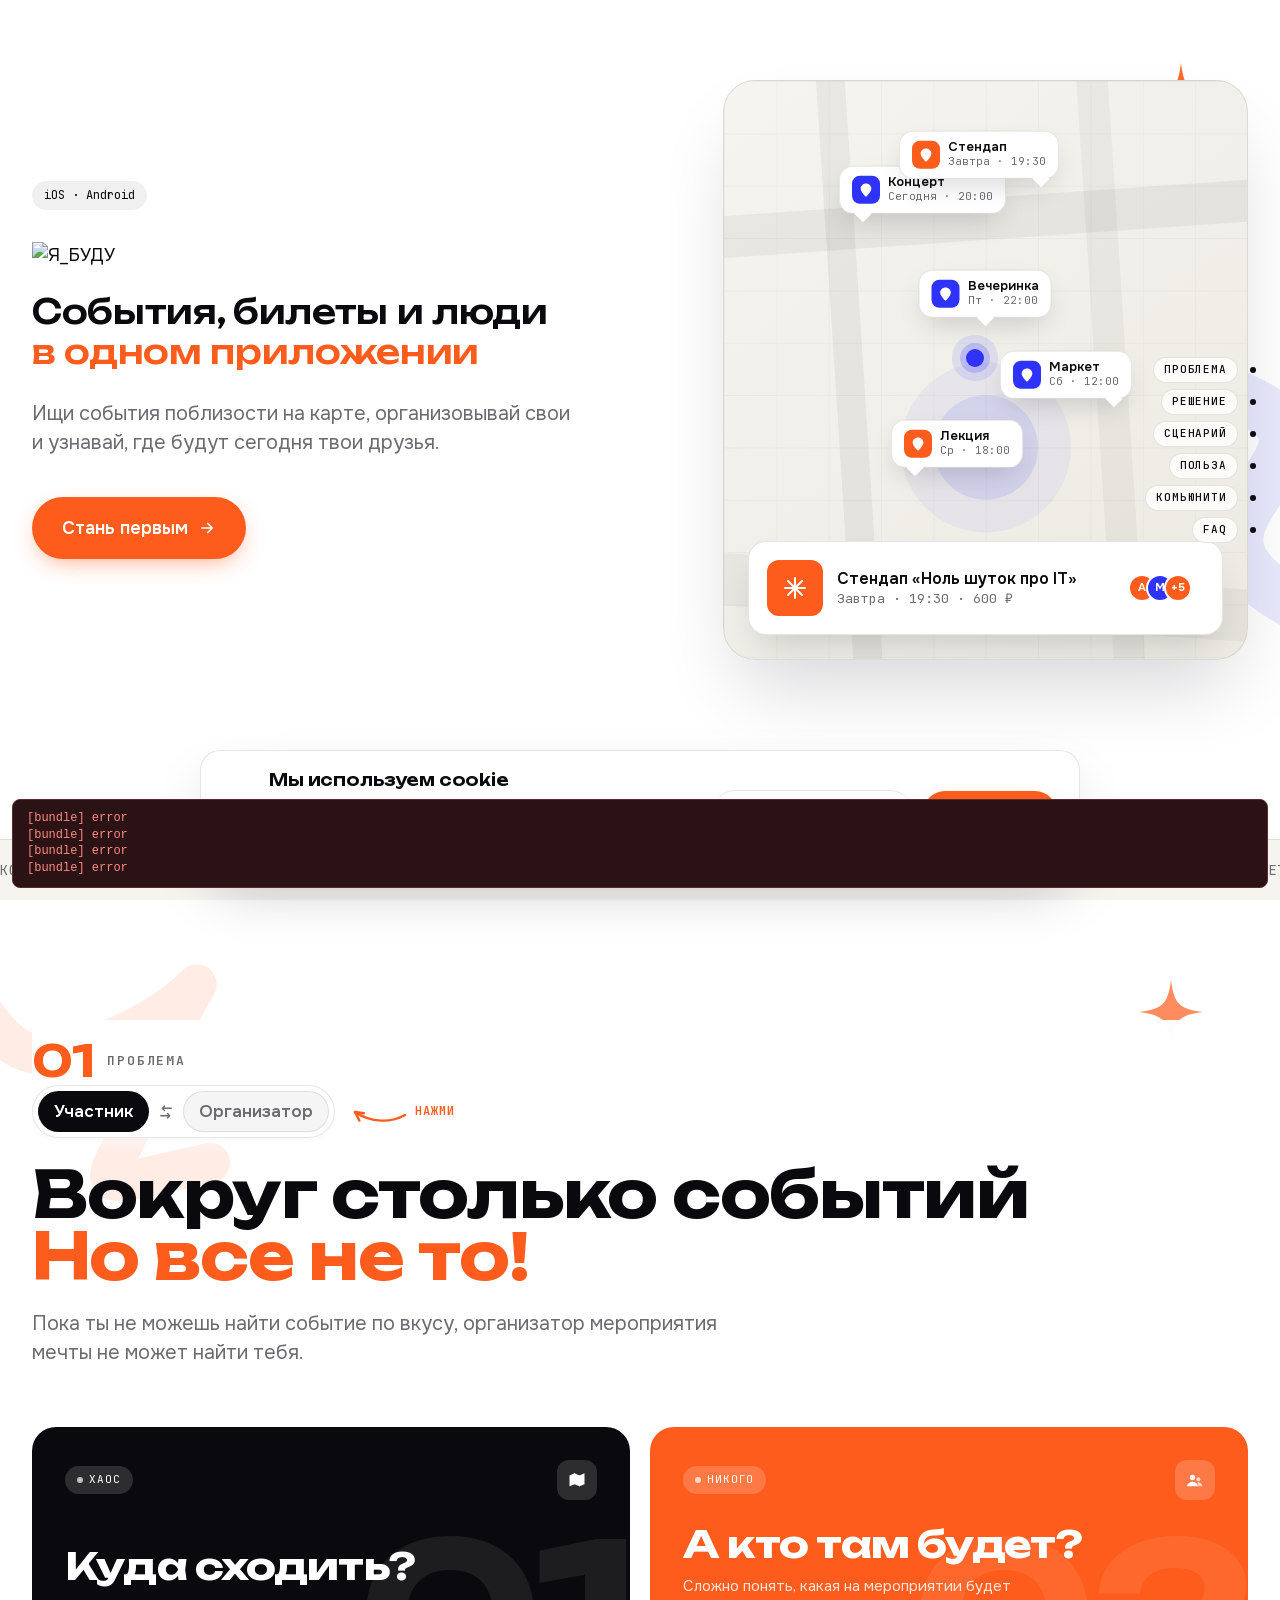
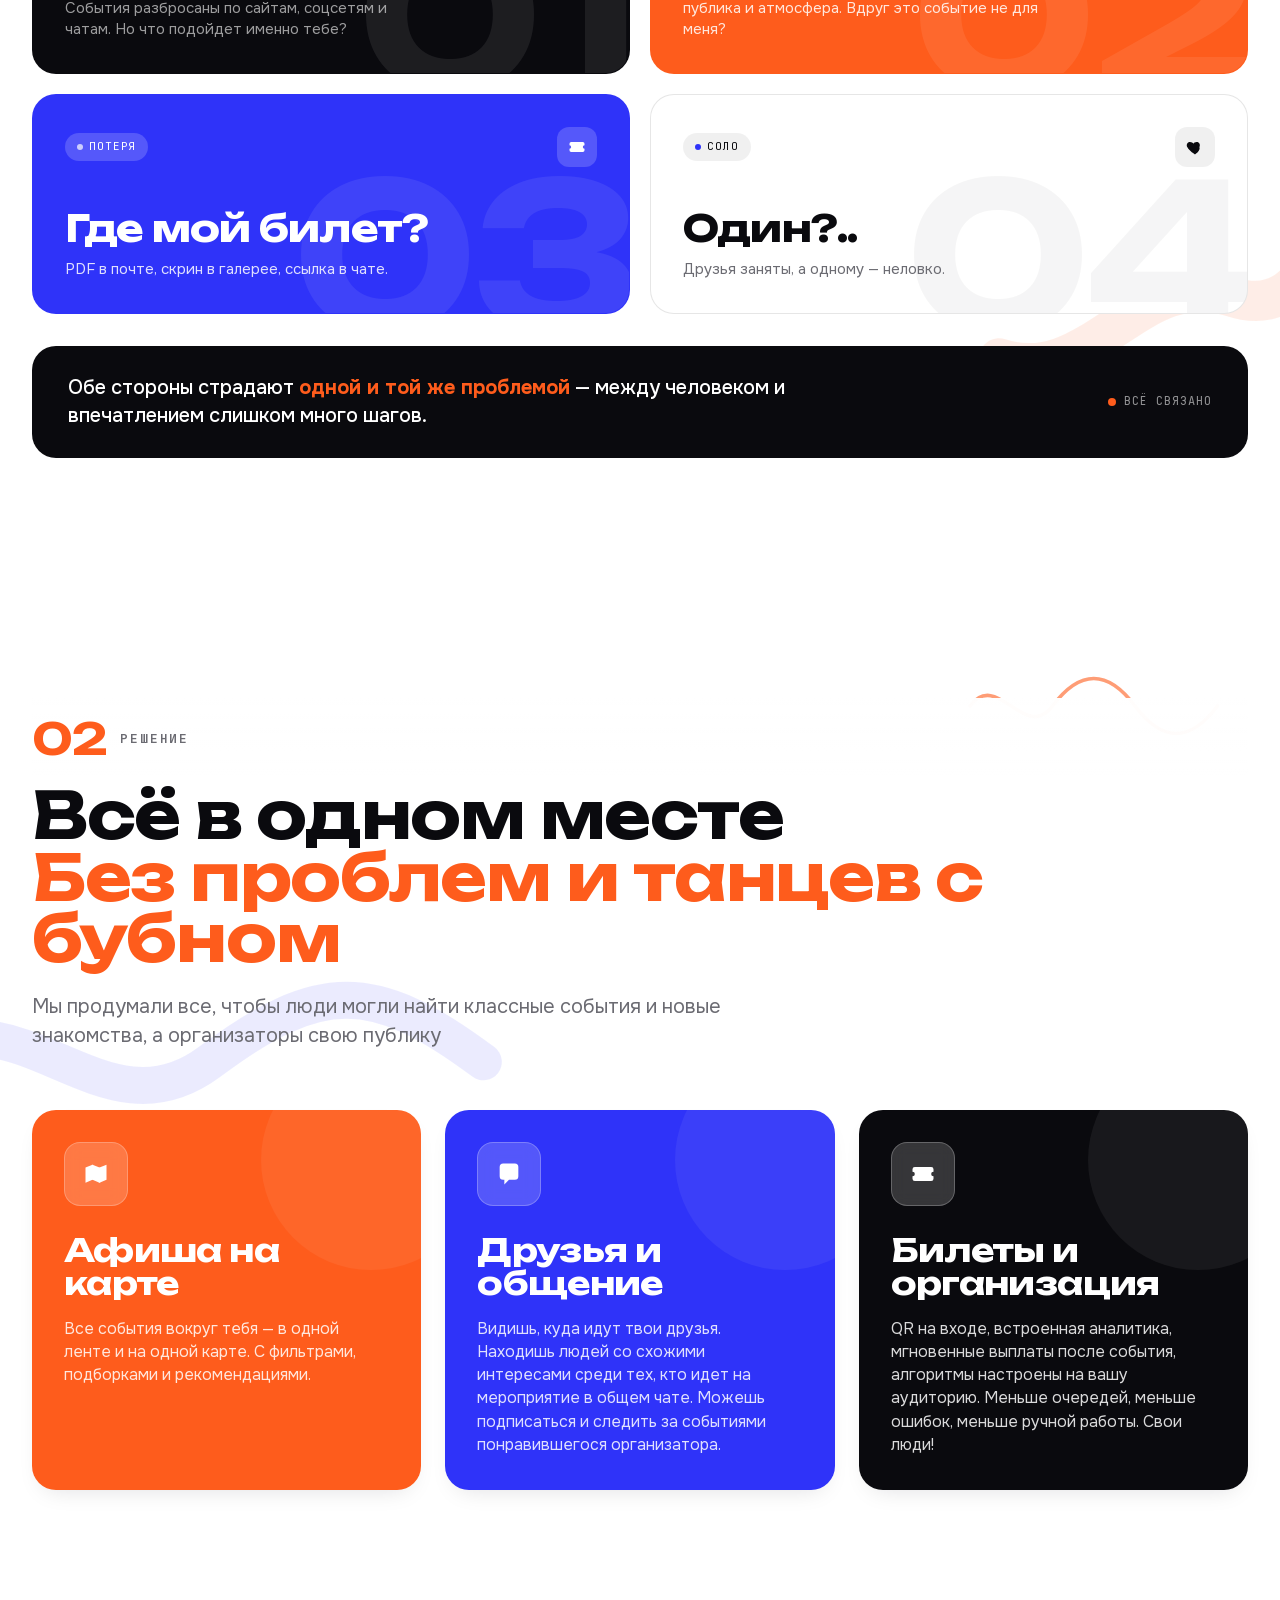
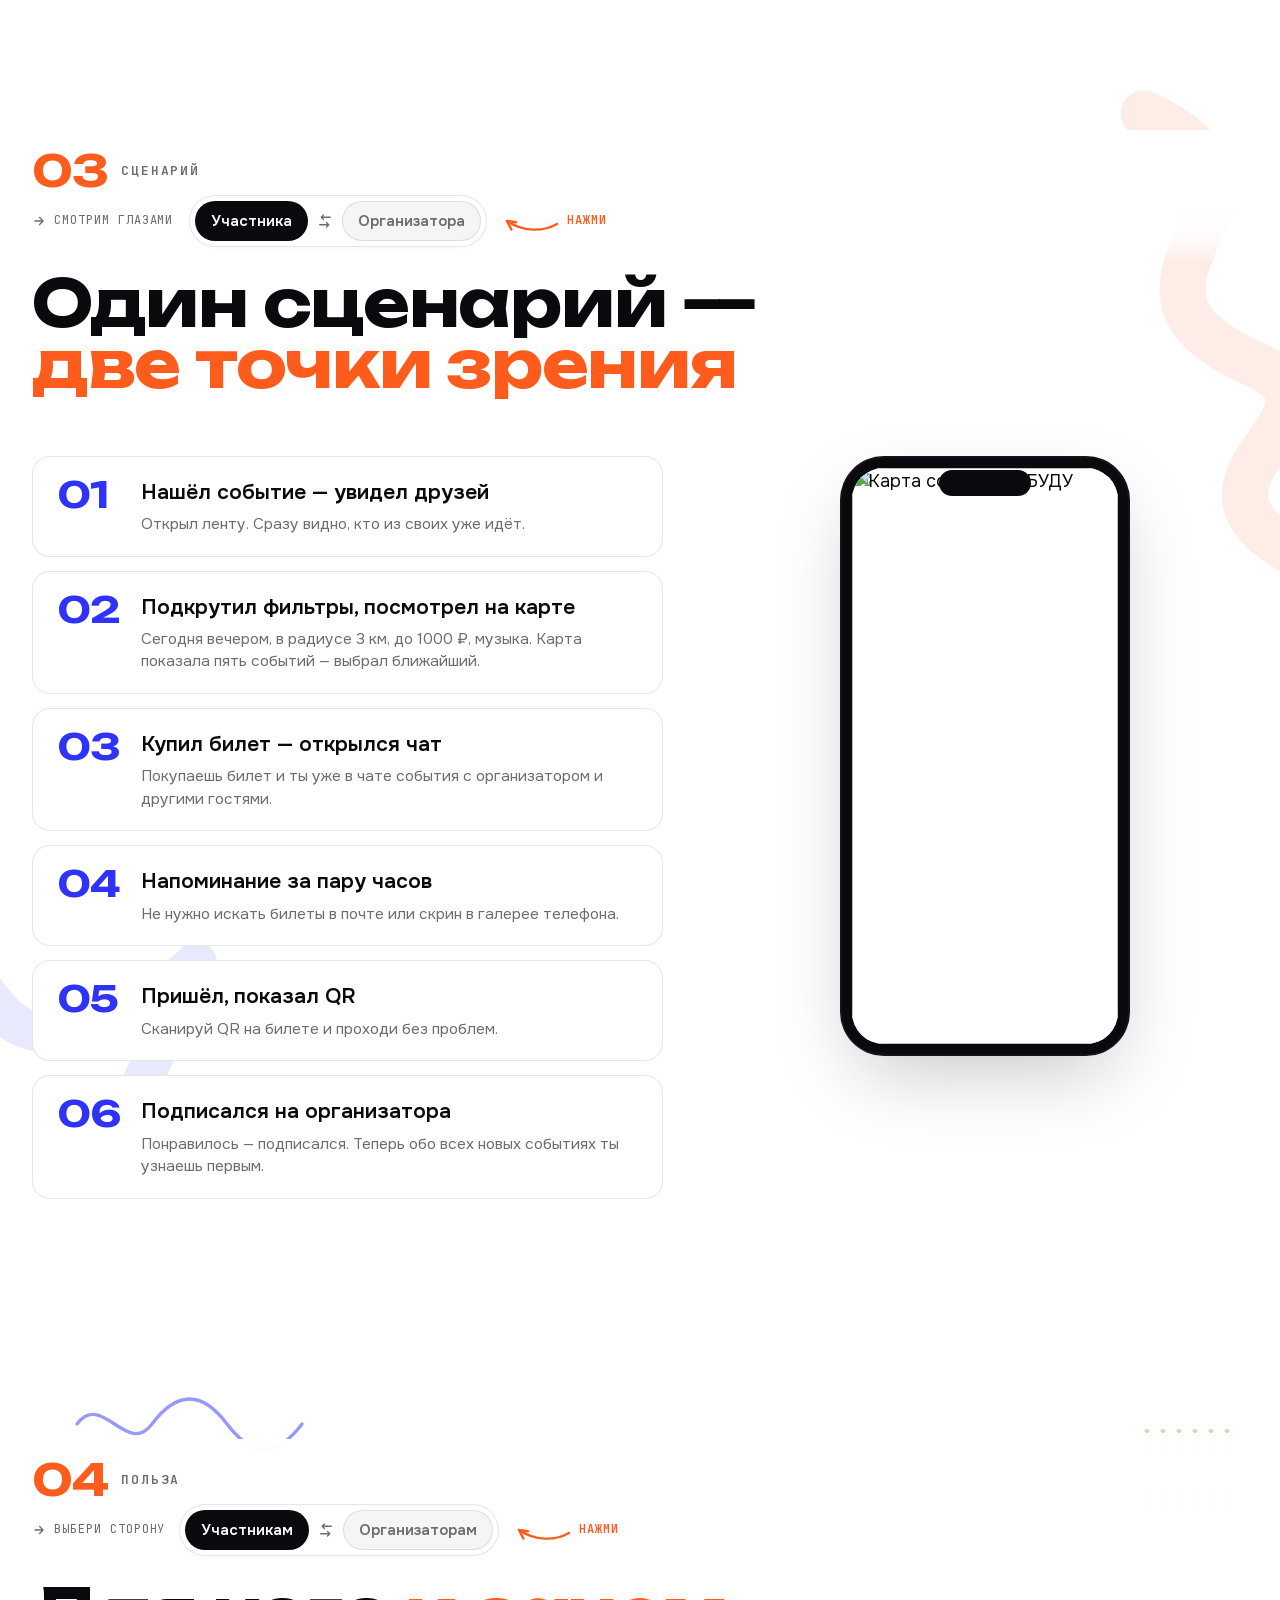
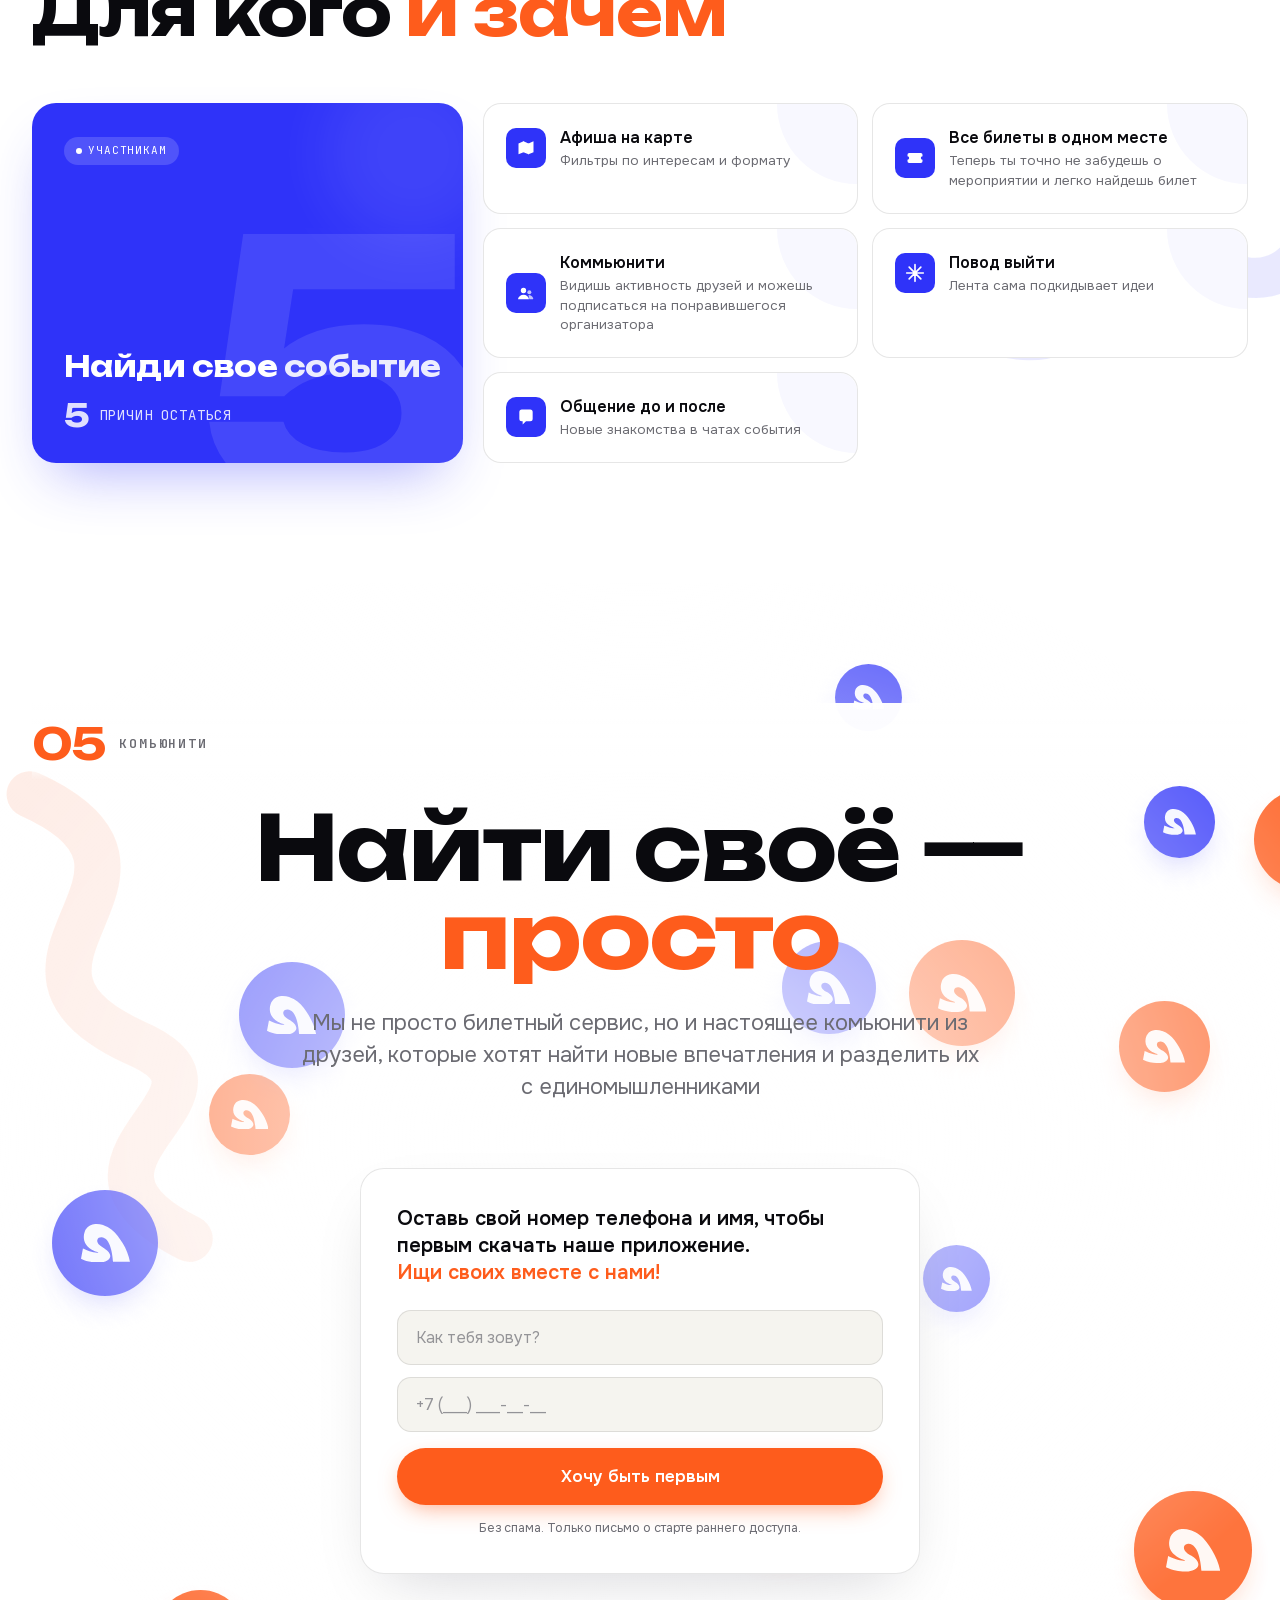
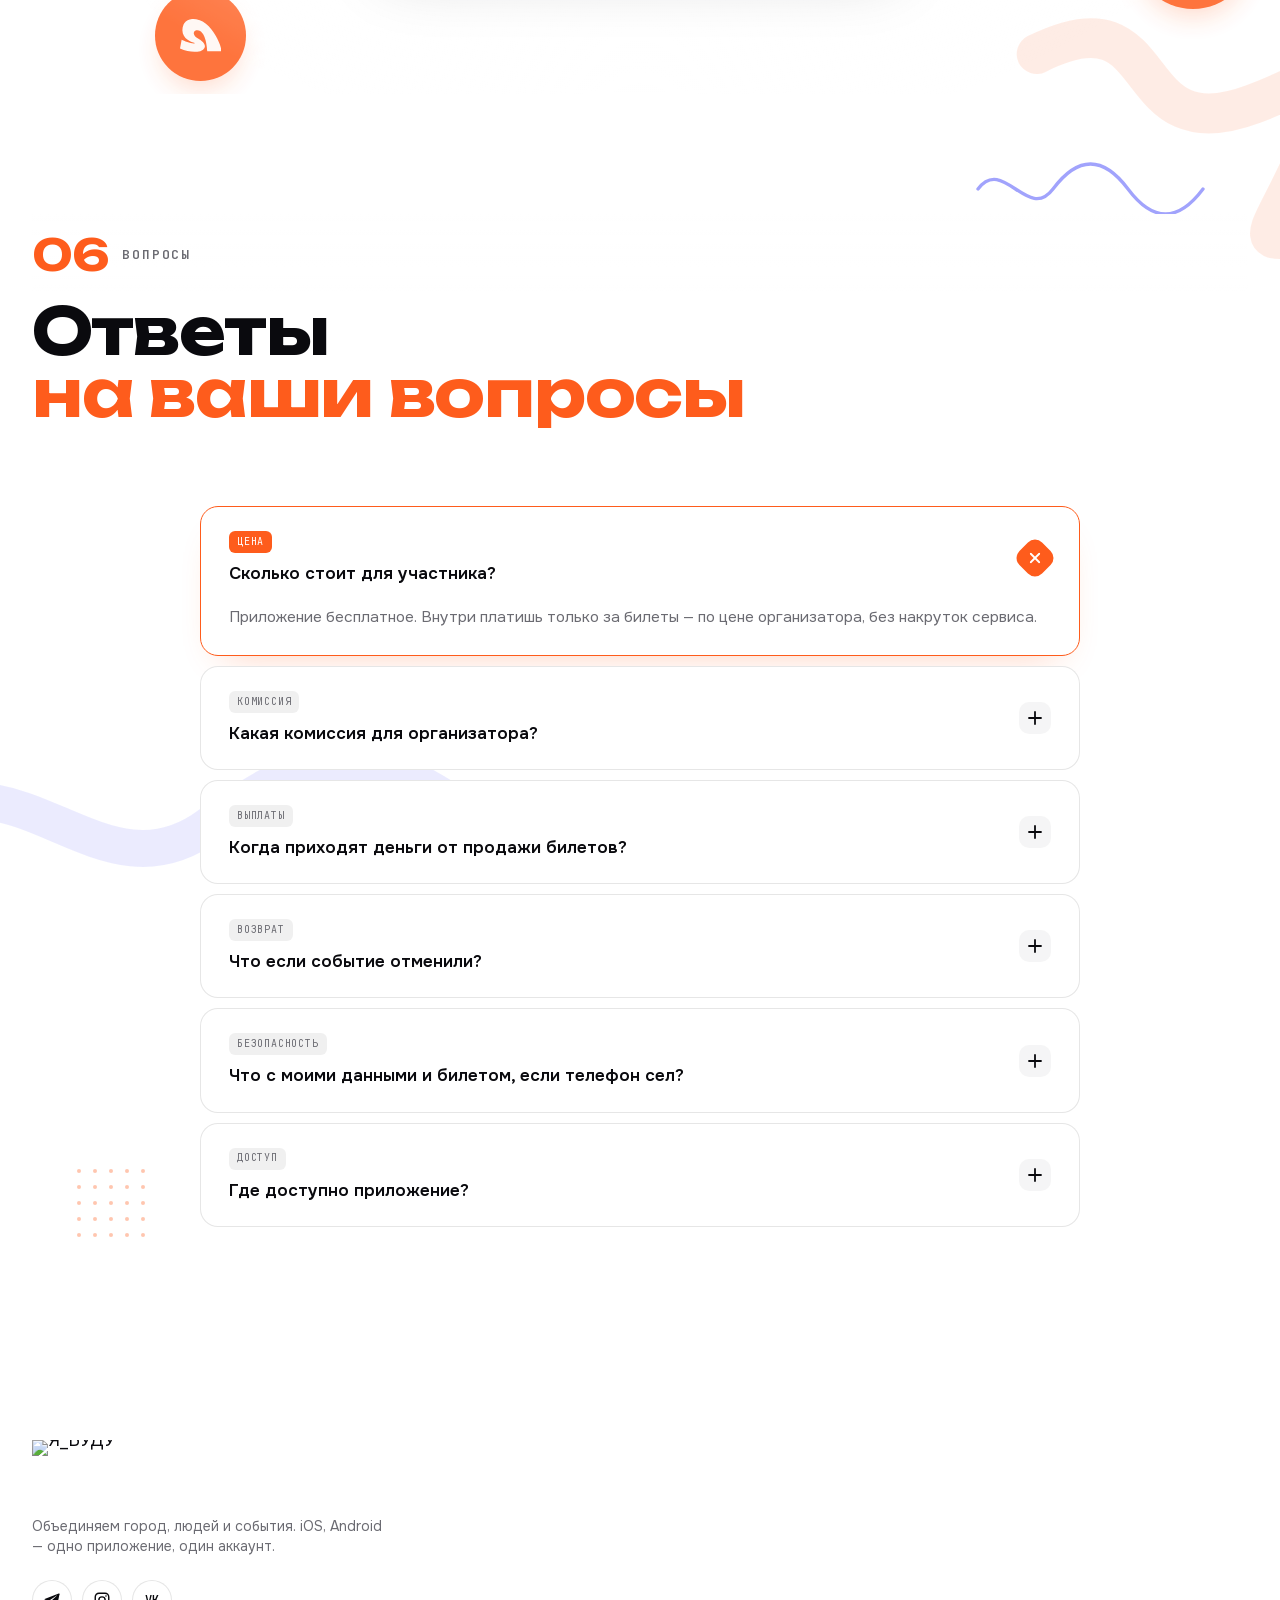
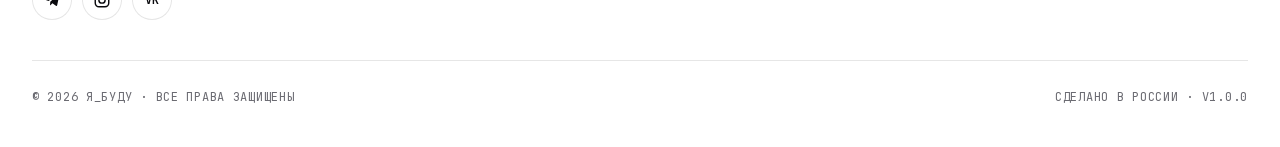
==== commit 9b0b8a00: "8 один файл" ====
--- a/index.html
+++ b/index.html
@@ -165,7 +165,7 @@
   </script>
 
   <script type="__bundler/manifest">
-{"b8b46422-c5b3-44c2-953b-86d09a9c5f31":{"mime":"text/javascript","compressed":true,"data":"H4sIAAAAAAAAE606+3PbNtK/66+gOR0dUcGMZDd3N6QRNXGU1m0ePjtpr9Xn0SxBUGREkQofthWJ//vNAnxANt3L3Hw/JAKBfWAXi8U+/Oz77wfG98aPccRFkgvjSgAvcCbDgb3JUr/kRZQm9jpK7M/5wJDw5+lmm0XLsDAsTow3wIWXpitqXCTcNiDxjajIDQiCKI6gELldo30Mo9zI0zLjwuCpL4woN2rOvlEmvsiMIhTGu4uPzbQRpCWSS3ABSby9OJ+9v54ZQRSLetrI0rQw/CgTvEizrZEGRqExKjIhcAPPBlZQJlIYi+z+VubCyIss4sXf3G6B03uyM1Pvs+CFyRgrthuRBoa436RZkQ+HJu4yiBLhm0ft6jr1y1hM760ajDhmQ1CjofCGQ/Vrw9qfqqE1N2tE84beE8fijO/3uYgDem9xWx4J21WEVMRCwWi3W7Jrxsa9BWQXBVZSxjFjDPb7Roxuo0AyUZRZYiCQC+y34RDmv93s9zA3f/wxKkQGRZqZN64C65MCpuAgdtUyvrOAelSQHe4NLWaTM3DlB0+TQtwXzFOfmQhy9rsalxsfCpExsd//u6P1h0V23dev/4+U/[base64]/Myy0RSVN2BpYAnRnZP0bPxRxL1JFHAY6kJgzKWhjzYalBVg5b8O7wutZk/uu4wHCpLYFItDW/G2Lbb4AaQBKrdYzuTmY7JxiY1HRycmFVzh74zR7i1TQxcWM/mzLl5tuxucLsJw5vDTUU68u918f/LFtUI0PamG7BMZIl26Hh2kV4XWZQsrdO/a8RfqZtF19RXIvCWLtqb5uUYQ2dkemkaC5COgBNQ9wXxQnY0cTWvQ0J2NFbGmd9FBQ/RR3HIhWHmch+mo76Scu2JzHQkvJcJWLlqoZbUqdE77dd0torAF5CoFdpu2Li1kAH1mW+FhAIzcbPrqWmbo8F7K6Rj4qwpB8snU0sw06S11oZDS7DuiHyg5nfDZyYZmc9MQl9ZvtSUafYdGlSEOIqOPxxa7yxf3mqWguVTMbKOfDyH/T4cDkMc4Y2Rp2SaDh6T/CBP8B4BIdSzN2UeWj4hdOKGbOyuNcGc9ch0TNQ/R2MkjR+I2diNz6D2IW48GpEdZzCPb1zlJtaj9xanMXHDEXtlcSlhQH1SNW4lYPie0L4XIJBsgAXKwQGhyO7I4gzsRNwXFiG2nybCJZxx+xbiUtCW42hE6AOerSvTjJyTIszSO8NjtfUCobMsSzPL/[base64]/f0CqHbEJbekxr6L/I5WTAyrEPQQcDq0OdDDWYUlVv6Md1UavDVDzyLnK9jrxO419UE4Z9YM+o75foO6oR1xw8G644zPhNn5VHE9evHgxoT6DOb/Buzo+e41OhRCcYB6FubhhPhWMq6sgvaEB2lu40Q5WaUpxnqKJODAf33Sws/pMdbiDsK8+3Pn4hqIMm3RjEdyWwFiG7HCBiVoSJcIYN1+ToivmozwuP1vVMobs5HuLjybkeEJjBvPwhgYsHE3oksE8UCK/eG3FVBASnPnDIX4taUymltTAkiIYE5SzgDhqLqZIR86FnYfQsEWtPh35gfqam6C9+q+780N3ladZcZH44v7Y68bNRcHYjk+5A3bkH3t25Hc6vkQdN/rx2MbKiFu/xp6rR+HqFnrAV2SGQI0gnp0XkBUfo7U4YyDXqLYF5tnifhNlgNwQiH6wvlCPaAK6iq1mJP/CTX3F9xi3h1o/Kkkb07KN9YWQkh2N6ZV1rSjterY/HH60/kW1/R2DzuRaKbBENl+HQwv5UQHWS0JfsuMJcd/ge670u3KLbLu7xHuBukrkFhpGyXBoHVnJAzlfeGS/h+HwKACLkNq+1ixp1Sijk55HaU12HZAKTwYrltibLEqzqNi+FbdCmb7P1o/[base64]/61utU1ST0vneLaXYHmb/IRGASuu3dZJlvsBhiEvq1b30t1qlJ6Mu+tRi+bk1Cf2uWmiSf/pvtovxdWiaF8J3HAcTRpKIi+VKKUrxJMy4+yaxaA6Qe5WTXAl2pEPa6eAxF1xrctSiehKloDKyOwCDPo2VCf2e7yr1DHRcp3kY7yqXJnKfrTZqIpHi4ntf0mUZ/oGKMnnrIcNjd96PHuRWQA/NuaEsbd4wCViLHuK4OJNPAwMhCGLeQReDFIsfgUJUjjBTjw65mEkY8NJSm/5oE3g29rGE/0KOqCKEO2+2Z5FAlQXd+TD/oPrLaWTeUTQ0fSf/RkWYaG+lcC/artpqIO+MPV96AvMhKrM6xX90YrIJqiMQt7Ci/LDPx4GSbhwRUVcOOcvlLoTWSTsbD4gp9y3Z1RUEVq+jAA7bDYsHRWFYLjsZ0scASWz2SpUL0lNQH9uz/no2eLenyIZFf2K7IIMkj1KCacw/zltqANiIL0mwNCRe6hfUC2El6p965V8C0eSn7LdOccO3bXwGiWKSq2udkDew1FIKeA1vXq24farN4fA6VdLhfMJvI8L/XwCa0fVxO5eNC8Zmn8on/DKxPjlzI5yoti2k3lJqhoh+DxwKyBkf/UFgJsN4Say6Ki/Va+FhOnuofEs3txUngNlqirxsOB221rp20cx4Kv4yjZDkc/uWyHeUXyaYsLkXiS+hvALK9KPGtPkBV6fsZlfqTUjcGTjQC9pyGgMNP+sl1ccRPykpAhikhMKgj+aOxjLM89pN1NKZA2lDBm15YxLE0VrXNSO7VU6FUAjJgudB3kYD1iVRdpt6n7nciz2EpzkNIEhGTXSHv/+Gs3PIMmHq3T1z1O7HTZK3g2Cf3gPEME5S8qKlYuhAHcJ/B+kTHpHILtlNuRN3c11G+gYKHInOWdKCvfFCVR6rPvULQ8zQJoqXzC71WZyYyZ7dYSFezWCgrLZO8QO+8aM3wso4znUm3+CkX2as45asoWbbrJ936e7zpcbtyqpH1447i827+bXrXTv/QTWdl8ntUhO2S/rSSXVNIq+tnE1U/O1E/p+rnB/Xz3FG5RZ0IO8BOqyaWX2HpPdu29QWrM7QV41XVbQeLQAcRRb2D1RM7UGZ86h7y9thK4+3pvOFp3vU9E+d1uO4chAEYsajcXYb6j/w2b4uqfIpdGNsXMWwpZ0258gB0fManYsQdQRzOhPtIzyrbOJ7o5c0Tx2cnzw8qns8dn03G/zj9xw+Tf56c6is/4MrshweK8dnz2WnlMz7yXWC7yHdew2hEmwTF8ehB0uMAbdMKh9PDxMfxaZt0OseTyuUvxNTSEmPG6Qcro0BondGqxAfkKMNi59eppeV/zlfMKTCb4ceCEEznNWK+zGOB0HK/f7PfW206StryFGiHyfEdjHuOkuzgMNnTkO4y2PSiKDMbrBpOmvd4ys5s2GzibR0INf2TB7ansV6KxpFcHpzA44d4pZtsmJax/0ckYt8JQLvV4ksp8uISoqTQSegKSpMiSkoxuxe8lEGJBvdIxxriBsq8H+tQnDdRlheNNt+nvuiRRaa7dCkKo/[base64]/aGfv9/KaiaRIf4mE1CVtmhwmRyt4boW3Ewla54Jjyy8I4F3hCYORRsozrPy8w6pReFci1OjgoHbYJwJ3L7Td1Bs9ycLl9WefirJRfZSY66F9dbl/LdP5d6gtWIMR1nTmzLX4tFtez86vZx8XF+4+zq/cv314vXn9YvP/wcfHperb4cLX448Onxe8Xb98uXs0Wby6uZq/ZoHC5jf33FRLgcZqImdo9e3imB733tkEKfRrT6dTJ5MdQGM3JG+syR5NuWxq1wqjhlYVsPWwgxz+ZMEcwMlGB6lGLwdpVtG5+Elm0XYktXTHVGw1Z0wjVW927Ry3ulRrRkLV9WeI+anf7Xbsbyal+LHZLZT520EmuW9uPV2RdMMDikN4wD/ob5jhtCSz2tsr15sGNFrzH03ge3Dg4SyrV6Hq6nx4Q0bXAudZPD8guZgPVSA9U6VIV8Mbu8ixwl6MRiedLvaG+xIa6Ri2u/nvT2pdp6KpuWIumVR3KK8AzAYU4r//G4eDdYx3RO6CL+nx+wy6b8+D7BCeKMBPgn0sfMqaXda1KhbHnaZKX6+ZrUZ+MoqWmlnHqQfwe1qJOd8FuSGgbuUXGarMOVO1tthv6DDqhmtvzZzvzBuSf7bDHHu7POovCrYDsP2FVAToX19K4EsHjdPcwe0fgutZ2AA2P/8TgHuhA9fQc5ZKi/DfsMjZ7f+dyWVf7SyIvgS42sI1T8J1d3XJyjie0bio5UNFFlESFkykeWMRjh5H7Q5JfoflbCp6uN5AJp7sJqhXkSVIq3msrFQ+oeuwXuytjuPoHFtMw/tED7IN1Rb99AVvHWOZtxN0rg7FsPIkOKiGqGr3H2HtxFZwFDeJr4ZVLabMPOLfrgcgy4T8E6Sd/AC2ZDCSVWRAIXnyDbApQl+zC76nEHOBc+FYLvN5gfTa6FT9D4sfi0SvTi/8AqYZtSCa5yJDEN8vwAEMX5i1s07L4Zko6uE7m3VPGfoiOYDralfBLLrJvUkoNe6iL/pv/EDHQDv5hMbkfR5ViW5u83iZ8dl+ILIH4ukizbzvGR1iHe++70P2EOkhlV7ciyxHNnPzTPrUnZkXcQUUs4g7+A4hKO9r/KQAA"},"c2995258-7660-4ad6-b430-ea02535c8c06":{"mime":"text/javascript","compressed":true,"data":"H4sIAAAAAAAAE9S9+3PbRrIw+jv/Cok3Fx+wGtGkXpYBT3gc2dk4sZ3Edl6ro0oNBgOAIglSICRZFrl/+63ueYOQ4t0956u6VS6LGAzm2dPT737yt7/1dv6281+zCRfVSuy8F4w3UFLDj/1sMR8s60V2zZvJohrMJ9XgctXbwW/OFsu7elKUzU7Io51vGRfpYjElO68rPthhVbYzaVY7LM8nswlrxGqgPvtYTlY7q8V1zcUOX2RiZ7LaUb1nO9dVJuqdphQ7b19/1MU7+eIamqvgBTTx5vXZq3cfXu3kk5lQxTv1YtHsZJNa8GZR3+0s8p3G6aiphYABPOmF+XWFkwmj+yd/6+28XWSiriaf653DwXAwXNZiJzy7XjWL+c4315NZFu2sYSy9vz3p/Z/rldhZNfWEN/8nse38TD6n0X1/kV4K3vQppc3dUizyHfFpuaibVRD0YVb5pBJZf9e8nS+y65kYf05DVY/U4up6Uouwj0vfj6K4r/twWpUtBYH8O2DzbCx/hud91VKfqCYuYGRx+DP9eb1eiVlOPqfhzwPc4pc/vqX3G6KeomgThbBepDUr/bgzD1l0ny/q8IbVOyntl02zXMVPnmBHl6vBoi6eZAu+eiLqelHvZwK2th6UzXw2nlQ3rJ6wqqH9PUY4HSX8OauL67momtVgJqqiKRO+txele7QfsLpYnV/Q/p6ooI1f3r8+W8yXi0pUTWi+OucXUVKL5rqu+m8n1SSfiEzC7g4OYOf/6e+xvX6yczNZTZqd/l6619/JFxK08uvZbGcuVitWiJ1FvQPbCuXVotqf68YycbMjqptJvaigR/wYP8T2VwjgLMsmsDpstlOK2TK/nu3csrqaVMVq0N/07OKlISNpdP9C/k3g717/jC2b61r0SRptTFVV5f6r9Jxd0DSBJWd0mLDnqV4ptrcX8WLAsiyESs7H6SXs0iQP/5ENOJvNwqwgLIrkOu0OE+eNcN+M4A2/HDRi1YSmeCcrYAy7w0ToH7q+7TK7hPESTjLsuLqezXYp5UEwpJTyAQCt7WV1O2l4GSpITqN7zlZix0J5LJ9Xd/N0MevHZtyyOF0sZoJV/XiSh5k3dN2rLuQDxrlYNqtv5CerhFE2aBZvFreiPmMrEUaDFSCXcEiODRxlrGH7cEJZEPQBYOVDkomcXc+a2Ezezl5sz55S2kvXa+fM27ObrtfOenn78sCE1IqphZTrdahHksqFOTIjo5SqsmNVtjNZvWPvwjSSxSft4vV69HW62d7WP/QoiSA5KaJ7QA7tVaUH0OF6fSj/HGH3smLT1JP0uhHv2FzQrKNwtWRcUCHfzK9XzS8r8VO9WIq6uaNcFi/VMzbCZBmsg+5lxapJM/ksfnn/huayqBbzxY14NV82dx+aelIVtLCT+iqzuwVoTND3g5KtfrytdM9hGo3fn6cXMWyAsxFiPIT/sfc4W693wwNzHqP1ur8ASOml58OLIOj/CA/we73uV/L3CMrf6d+RuAxhGIJkURCEnEIvEcnWawVAYpxehim8UwV8zNTUXuhFDNMoZoOVaJwS0u/v8SiKRXtFx+xceMt5QU3LsHtyZuPdUdzvxzwOUyr87SJZuwQ3kDw+vlColgmn2I0EEhEEu4gexv1+DEMm2difyrsPYQY71TFFHkUOxmNcYTw1EAabIS9ie9UyjdBwVxnNiyBg53lxsV6z8/5//dekETVrFnX/QqOCjnuXjRlChYNtOYJTj+MAbhaTbAdmxUTU1Hf3TVkvbndewWURRsmGMzjHWXTPBA1Tmg1WDePTQVNP5mE0mOPbJ/9dhTt/C1mzE42jJ1EUBAAt63W/r05o/7+r/h4Te8wZhJD3xSQPd9l6zTW27fcTLgBlA6BziuMYLGuxZLX4AF1/rBkXyQPlVM4mgYlM8jCN4D/qUE6t2ZEfcc0HEuXZ0wQw1ywQAvoAfqs+uV+JJn64pU1Etimp9yKfCd4Egfox4Itq1dTXvInuYYhbxWFKzi8iteiVPO0ZrTbbFRk5v4ALWMxWAttK5f3ofAwfMlnqTMj5xJ9Cr/VlGG1sCUBqEGRB0F8henImWUmQsFSWoKposFrOJk0Iux+R3MCOW1pQodDR/oiUNDcPyeg5LYJg+JyWQSDOi4tdSvPz8iKJyv19pC6cGkmxv0/K/X3YbqcuDnu0S2mxXsOfMrrPFjuTPFTVyfDrcr32PoDxTynCK5QParGcMS7C/g5rdipxu9Mn+LMfJWyQTVbLGUO8FATTwaTis+tMrML+c1Ytqrv54nr1dR+w4ZRObUvuS+I1EukrfWe6uS0nMxHaKUabtBZsutls8knFZrO7ezgmI/LQQeDq6IWMsrHXy3rNBhWbi7jfj8aAC6K41+/bk5kjMaYucDZoWKHub3M3w0fyYpe38+jEedN/wz7f9fWbQ/fNh+vVEvgi8/ZZ19s3k1WjawwlZXUg/4zMCBgF/CFR9O4oIkw1OOqoMKgFMGdevc52hvDeJ5r6fYdoyoSHs33sPMnDTuyrK3Vugbw48dutY2W/1OQnU/vwTapH923NCiDy+3JaZ+bFT4u6YTNVLIQprhfAetbqRW5efEDmEFjKftLDd4V9p3dNflRuvcAN28AkthAgiwwcffWVLFOTKIpYA6i/Mv2zRdWIT00/2usPzhbV6npuBlw6H/3JZb1Hvv6pXtxMMvP1RMSSCWQKJJC6dj5P2HodMpr6TaZqq/p9wmgfSetx/9tFfcvq7L3IQ2TYon7slPXNQVYAdykMpNPWfAECiCLX0nEaZxoggT57K+YLNfqPLIZv/1yyu9mCZTj2PyfVpMHLTnM+ImRhGulLgEf3m40DpRaWCzzkejmgu6TXceQPNI3eP2O81CCgj22YfvnWjYb2o39960anehwvRXmX1awRWQv4vbOvzzxrrzazm9kafPjFW4vdPX3gDFok6TM5/pHUaLH/frHQX2ok2v8Ii9DGrJkwzNCphSVKczF2T2/cl4dY7t6BbvLHPF/xWohKt3uwjRLkuT8YmePNF0vdksHjbWxgULiPDVT/x2ZKNeOTqnjL6qnd09hF8aOnPqo/Mij/Acyaavz4wHF9GLPaL7vPxi/MuQANIrtvMfPysbqep6I2AgDZlXqynHTsYwONJ23xI7fOpNg6qfZmH1SLDLmaKAj6k2p5jci3JTIIgrDPS8Gn6eJTX7K8/Zplk0UfeX6HKykdrID9juWHMIX+DZtdiz7hVNHMhWgcDvSlWPF6smxA7GPJVCRNNCWdRiSj/f4eO08vEqT7t7nYB4SOPAi6YIDDIB56tRKNZpexHskpFibdND+wRPd8UeWT4rpm6UzEu0NS+DS/2i8hiWpg3KMN8fgCBsQzzDHJbSXCos0meqxfUQGqxF75wD5s9D1yX4jmV1j/jtFkOITWWzOODVk1iyWcv+mkKtzP2eBP3FJ8J2rawxOTiZloxA7s0WbjgOFPyLC2voHrstUKgpADUpeFIpp2mZUUaWj2PkWQSK1wSTKA6UBPPYwSyQ71+wkLgjBTIMoGCkbH/aa+BhSYs9lK9GM2wOajhNHM3McgnRqH6UAvWcgioPxiV4j0s5wrMOVhJzhmC47i3LH+EUu+M0KE0yVB84lF58ZmA8abyY14NRPQENxQ6SK7Uxd4Gtl6WGwHOVUMtF4mtQh6oq/C+w1AlsIsZ/KtGidRpRJoVFnvxn1SzcWSMuFjHrPBn7c1Wy5F/aFhjRgA7TFhM9XyxtnzaeEOTVLL6cDtEwQofgnJqOzKzGRsftmqqrOE019YqOvjuMfqb8yBM/NGSu/9ocYZUQVy/pwAPVIvZjORxT6mRHzroktZMm4NNfaG4mzSTK1E6myQqhsEKNYzCJakwKE4n6r9VU2o4/ALC1UvgEzlaKy8jwMDrO8kSqmU7qLIKgj68mrAjwHM8Mcu7fFI/QZ8wVE6sGPeYlkQhG6VKME6eLdep/MJ3jkZrJJYiUb1uy1XUxeIRmmbtI39dYXxHKeuBHBRvF3RBRxgsN0PcIXcClGUaBBUax0Eer98sMJ5+kV0d7ddy9mjeSEFs7jMD84HaJLHZ6AFPXY/d83a7lIKYhe5tru40PKIAr8gd0XPRz9rCX2S4hXQfW6x66TH1+vUhQuz0ylKOJxh0nTDqaSfE6SVJVzAM+33ndp26R5HGVutcHdphbO0GqR3kXgB9DxY3FaifqnQbwSUeyR3GUS63rD/Ygliv7oL8u1m3PG9TK1MHgixxRKKVwlKHe9Ter9JrDxsmIjnXKvBBCgMz/tf9ff4ubhA9RTU5HQI6kVXrSjoNuB8BfQTv9A4AH+vBAgHRbaLIurQK6MiIgIld7JczemDft3bHSqJIIcp/sJCHiUp4mIclhw8cwcPO8LOhRoDIJfoHp9Nn7vDRHYotjvcHRoMoKEWxNlQc7ICoidbr8OUQklkagQBXtm2CQfHVlaSbI41qwpRL65Xs7sPonldVaL+7uPbN5Er8JyHz0ZW4KavS+8O7LoleTmZZbWo4r8AK/c+rAr/qsZOEiNI4tG9vMBly0nauixd/O7Msj2bgwjJD85DHknJp4G5dtXDKEp6nPLz4cUmpXyj8COsMh5lTtPNQ5eoXA2EE2cTFt4U/VtqGyOrO5CjEgkVKXzX4CDntuER6aIegmDrzHYcWB7pfrLO0+wi8qW5p9kAZBAoiqiaRKLGh3cZblUJnw6kWgxqO7gqXKGqZiZXN4VmAtEwIX7y5Pb2dnB7iGYJB8Ph8AlUUVzjnDXlI9VHz56dPnnLmhL/e/um3+YqOz959uQT2Dr0N47af6FOlEOySg3Voy3AUo2vCtCfPTYZKvXU+aIWk6L60UgM0/HjzceO8qg29643RGBsNX/uKa/7qoN+zEG3aS4TW2Mo+eKMtxEui4Ig4+fsYhz2+3tppDRfcbrXX35ypOYrBUFwF6yau5kw6J+DpY/URLUb5+bml1YHkyoTn37Mw/7+fj8igtZFyEl6zi9IFiX9fLZguFTq3PDV6lssihKlh7QNExHFgO+pS40uLaaU/08uz9lFEPRCS89KHCTFJ4+h0hZKGR0+BbuM5AuQsIuodX+t1k6GsqltleiDzYJuu//nnwgqk+rheu2Bn8AlsHGGhJsXBF1d46v294B2nTW+smu8P0LsYTe1rwmzDpnUYLJqy/n7rKoWDYNm9z/[base64]/QSkD6sFw+cIBGe7WYJ6Z0dGzejuCBCmL9LqAenpimId4W37GB2OSErMS3N+uSM1vPTtuEhJptF9wenuKPkgRUrJ9HLAlsvZXTi7JMa+0uUgO9u41F9Jwaz5DoCrkGcB/gDYVfQDT7w+pXCkdfM9O42i5CNfr8OPnO4OybWglcefpI4An3DKoCs2YLNG1BVrBB7ZBFRWyLNHKTW/[base64]/cwei6uQgoBetb3dRdMZploBEclJdC2X1AXYtkliCT+UvaXAD7eNjkie4VrmLQl8UIQgJElWe+eVpktN8sJqks0lVbDqXFk61GiQMTgMap4Ba8qSHEKrXpgCDlNIMqJQDKqWEoID7hFORwHdmVqWUFuLLjIqEm5clLc3QYP8KOd9ST7+7+RxbeaD5HPt/qPn2/J8hYYcLYDYQN6h9/odqoQ530XKYbTflABW3d96AX9dAoEg7xDi1cPxNIQkmhOfEORsIkWfwtnWGz/RROdZHeL0+MafZ6BkldcDUCuoWE31mzgrneHhnFc0N9Hq5h9XhGi8N5XvGupVyZ2ywqM4W8/mk+XaSihq032h02PUi/IUTRpTYZXRwSikF1aJcM4UDRwenvrGD5XUQFbCvv/6aavNvaeU4PjyID0f74RVUeFJfrofReuioQLnLqAf7mhg31gUjpdvWzwe+nn/nqKWkP21r8kcnygbANHGo2jjRSu+DU6UMPz6RP45HWi8+PFCVDoZHqtbR8Jmqdjp6puudHJ6qiocHT09UzZPj40NVdXQ4Gj5VlQ9ODkZHqvbxwdHB6anu7Oj0+OmJ7u/[base64]/ikSKCnHGS15WEZxmAe0QNIgR61oycMcbI2RVoHW/inwbSG/KKK4XVcPOLMDVv2mQZBKBQS8D9MADA16oaBZsJ+RnKbBfkrE1zRfr0cn0kIaaZQ8UMARRRaF4JssOAKiJVtTHoxOQNTMBqJqWFXM1AqYviONrfR7pNRIGtAsGT5Pk4jTw9F+AwZPRNDR8+ecZGsKUg+o809tJ7GTOVIahaNanPbIsz0xoJDuHRwP9XHWp1if3f/fndh07/jV4f/gYd0fKZMhe0ZbR7J1ArsP3P6odc72XUeVRm2YQ361D1DWOkBwxsSn5aRGycnHyVwfMveIDp/n6tYrFBDlESkBiAoypWD6m2gJztQoUcMy4NF6jXBcBlkUQT26ugxLbYm9M32uRMA4AjWkNS2jJA/oP0tnZjdGKOIOLNg3C3Rsri289VnMArt4Y2cdndvrJUgLpJjgN578xp8/p6MEh/4bN0cyCMLfOD05skaKjlBA+P5y5xcEFFOHo6+59HTT0oqkZ4yorKkS1xIFf1JrmiYGDIyQ3N9GOiTeNtJhhDSHuBFVg5uYpOa4J2CeQh1+8fryYXQc/DNN/BIKBe3uk1b3ib+HAX40v26Ax34vmFvq4y8oS9tYS90A3nwMevOBNRk+54a7kDPmYD4/ev5cJOm5uKDDJIM/+6OEqb88oP/MHeD6JPz18Ee4Nv557VHqjjPbMWLWLBFBumbn2UXQw907zy7WoCKGjl0R8ytJuQZ0n2noGj1n46PnDD2RQmbvtmg8OoktdjiKHQucb4tOPN3PF/x6NamsiJJfrxbXTT/+lUmhgGS85NusZoWQEhJbMBMMJDG/ddQHk3yxuLH1ZQE0/3tH9eViAo27H+gi+OSSD6QtFThfyPLXWeS1UCwa9Yb74p3ZYrX1ZtrZnmtrwl15R8u5CDTsaGYE4AfXv+EJ6H06W4A6/scqTkm2mGMVsCmMOUFo/XC3asT8WyC444z0nIbinEiJLujL2KQS9So+FxcbY8+M0gCBglFb9HfQEQFXqk6D0/6aZnh22q1qVkUEAeLk1EjVgSBRSEl0IbQbRwpk4Cndgif14a+Mznj4KyP2G2L8OB14UtV/w+q/dVd3wElV/x2r/95d3QMnLTkwG51cou1imJMZDy/RnjHMI2U9bpvTK2Ba7QAxNRiveTJ1mp92NN9T7ZPdYYfX5XeOjeoiDfX++aykNgdLAYG7vqLoo4WMM0EJlNJQ0c9FyC3cwKViIJWmye1lyAbLerKoJ82ddf+O7j9dgmraGBlstLHSoRRcdTDgvrRqMFlZI3O/10OqOPyx14oG09dVvpAemLpv92OfYf/ddQBE5bepae0k7T3ccSSGVsKv1/YOlA/uESbbR4yAhyfx8EHkSd/vpZWPeZv0lBeauN3hrmmv8u4FbcFncJblaoxojw0sOX4eZvjaik+N8brg7v4qvEDcJeNkd5Skg1U5yZtQSzJ3HXrntdFh4HrC7mok6UiC7y7D6P4FuEtpPPIrC4Lf4aADMaTuDm0tQH+TL3/Dl7+1Xv4uX/6OL3/XLy/5IF/Urxgvw9dFlEy9R0ckrbhGd46aHPIBhbwAWywY85B8X4Q/FOTu0nMgrTT8DJ//Ycw87uc8/IPj/kYO8IyS1FZKUjDhkfDyBwe9CfdGAxJctwQlu9Fm46zcXKJIb8HmEg966zSXyA6YPHM+rVnBnIcpWEa7i5d6a5fKSaR0CBNg7gQ4/QNoQPL42OXmoHx9aBvAS+kPBsukxcDO4Uui7wp9X/mvguAPZmDRSs8dV3pJs30mOf17OmhqVq0wzELiPVFjAvyZjsg3wnxuFGufqSD+Jy5t9+I/6fDoCzvsuT06n2CQBq47vrMvPPH3mSzPyFec8IggNZdZs9Gby1AQE00A3EIXSzBdYAWTONzUVF+SNDiCm//5N5fm4gfFLe6sJg0UFswBrxgTI5BznF2GeZTk3mi1FD4I/LFqSbkW4Quabyzt0TFUidNMI3h2Pcsop9f7r5TqitFaAF5keFu6tyGTtyHqKQwIRor61KvCpSJH3pbAbcFVmfrNGJEvc1CvugW1veq/dBE6aqSe1COlj9+BbsepUg1pfPkVqME6dT5vOg2lOKu4sBYQrqaWzxYrYW0j0IVsLqprW7S8M7+vjXUDu/7kNZOlM/8Zib3MfVw1rG5swWLpsSFdXIl8lgpX83DDZhPT7lTcZY4eeSrulrVYrZzn66XHjri1scC+X7JVI+zDtV0W8I5q8Sj+iqpCt3FVZJsHMOAlWNWYErRJtg+Tz+bVSgj0GlJP0pRZPTWLa176/WORs9z47K33zWJ2PW/17z9JVfZkUfnFAA+v3R3gEJVHojmvB6fcGYlTer3MmF3gVIAJWzq7NtwfyxtRuwWyirf97muIyiO98vwRI/zoh5KtSv/1crHEc+fP239SEzMqi56FYh/AW9yx+DRp3GfFLduCLfZ47hg2WH75AYZawZT7jcsyP8hXrzh4Z1jgKApr+YSg4rZ4WwoLWDgEb5pY4s1LdejVUmWqnq/a6asQTH1tb/LyMowUpnopWnqit0Xra5bJLl5dthVC74ptJUVLBTE62WyXWOT5ozIWSg26TjNJvjOS0lcQzkTzDMDOUeWhMKl2/sHG/1B2q/E/PBtYkpsQDU5QJw4xPtgF3JTn7AJNjBIpTeX7Us2Y0VGSYfiC9JzvZ7Jqvp9dJBlUNuOjQoU0YmT0PBuP9rWTkkNj8czV60/F3RmYDMH5r+EXTICNlWJTFpGhJAdHh8ZcYXQYRTEYU4zUO1lmrMcOnoOgRNpAjJkrVc0y423nMh8/FbbYYYan6D5qA52EaSsa0Z8YewyDA6mAQH9Kxul1tWp0aCGMF6QCEDnMmI4XJD+ghXxS1/[base64]/GWyUhxPLoGq68br+5TtOZHK9bAA4V5OH9wCEvRb2arLz13pDJ6idZDLLALNvYY+2Ich2bnK1pGVOgQoD/[base64]/FkHwoVB2Vu0LDydgZ/C9tTH5ThuntIcvBd67fxdBoDYerga4Gkma0VeC/kNyIeS7FOyVlCnNlvG1oqY9O9PtpdgN0wFv6tkP4g7c/NisUb/momE/iDt0/lMVQFAtKyj+Cy6rIBg9l7+0EMecCShEo15/pWV8uEFeL+Zn6rYzVVzTHE30PbC7vxRB0J9iALh0MFtwNpNurbHcmr/YiF/dqATgj6MDEbi//TAEGnSN/Wk63t394fJcWqpexJ71aTreHXqH+40OEbn72nEkZ7S/gNBi2igb7jrtk52k6EimHwe8FqzRRuNhP5vc9COS+mHaGEQgRYs8eEc7404A+unAc78Vls+/LoC7T6nIILbdojqTBHzkyGxl/Dxxu/OdCG0NonkaJUgA2QeT2o17vEFiTmaIb0HVkm5cieBbXKHfYRg9l3jKHeLptRY3XKIOZltd8s4eMD0U6ogTnPn+AdTPAlxRFhyRk5b39heVjtinJ/OPIiJLThcqYqBt5B/abE1Romix5sb7C4I8C5faTwb00clvRZiSJdiGoV9BlNwW4dtL0MA7hPCllgsb5hzJuhBGTRacQguUkwWH4IB/MXSIZ6uRtqQcoRWHDnTWrM2EKsNqedPYB7wQ3IWVs3SuLHcfUC7Rqu3Kt987lc3p6kFXHVvY+vbDpefrxRS5jDYH6/XoCRSMnkDATSZlOCDKccDgipu+rxn+9MKDdgQ1NNEiO2MepuZ1ao+5lFar+BlTcbcC6VjmFUjxlxZyo62qh0+VNiUD5bn1xc20LFxQfp7JqCQ60mxKIATTLszqXFwQ0LzbwLMduoivCm06kSBGzCf1qjlDQ8sILnDnefvcsdJV2GNTCXBamorPUDWv5XfGyQWMiNked/k1PTUwyGdojZJ9bdbyHj6MOVnkOYQtSffZBqJjbFgsB6464YNKfGo+SHNPUAh5BdojYAPl1sdmw1X0xQ1OwBOCpqUPZUGQjplG8ywIWq47u6M4lYWpLZRtOB1GcV+JHVea6NHPMsgo3HysFtpL/Cd1C453d8MHX0IMmtEJxAPxrh9ehtYshlHpsURS+jMPoyTdmYAoqeKS1gY3s9ff1myuL5tERnuUe9vl+8Xl1v2GreJlDJ0OylrkNgAnV34XPALyyftESoalxLqHgwI1oPKN32zj7tfi3729dwA5OFc4PGHQLmlrLKNlrASreekVNWLmPV/X/vOSrVa3izqzhVHLHwXcODG+C9ZQ03+VTdAgx0FoHx1+A3YNPC4GiL9FBvuB9mIGTb8H/[base64]/iZd3uOedw6Gsn3QtMf36fr9feAFX7mIfrUZfT7tOuoytOeReOM3iOwx1nr6BJRZW7hqyrbgNNemLVRTdbGM9tnM2odRJLR3r2F8jhzQJ64YG7eyEdi4DzOLMwTB851uXzaRKTmQXDFwxrO3Hod1hzPpsjCHwRwOXJQ/YgMn2euqt1yOaqGXkXF5cC+tbic1OFysg2cKCXw/D71rCCKzCWb7jcJP28Fv7sAXal3kfHz/m8inU6a/h67oP1b9TuFF28Xn2XpHH6kHZ6JZaY4ljcg+NZENT4g9fhD6hRrvhQLCZeH4LFwAEGAr0XpNYxnpINo/[base64]/ucG0vNHgv5qH7XDLaPXgoBT6gidUtGWz/GW/MaLSnP+Vlwk5oaWISawEM/vB7DmU9u11//zzxQFx/0E42VI/FiWYM9DDjDQMsc0H5l7Vt8JHwqH6DefrelRlJRwkTOSeSlFVtrEaZedT7ILCDI0yTBeEi+MjZBrWLTFfSsT1F8ucZTAxL6DUPwo9SPyJ0A1WAvKg/qsFUIgbgWaMg6w63UKgwEJkxoUtLc1AOjK9/0vyw571DcojdG+KIJ+vnTthI9iQV/oEi2WE7T3DbBcYpBOqizUiBTOqImCv/sjkt5Wly7Xw1GZqgKpMpWhmEJUByTZ2EQZg1AKLMtQRPJGwSjmgbhXNqUQKRMI+MmNiMUGOK/O6hBm8Qsa/[base64]/1zqW1+5lTZbSRTOlPYrsOqnvmVFp/bNd51JTEqa0F+tJOaZKHB0jOyvAOrSn8lX1TtzHRljVHy/roMeMOz/ZqSiflljPGI7ZV/5klygPWWVP6m79hX2p55C6Da4o0pb97DV6WstJU/Z2V8ZT+4VWZQ9E//GFoc5YpZVPvhTJdmdLUL3/Ahk2pqKa0x6f/vmPJv2UW9i+b8DjmZFNalRs4pDNLJpIl3Z1BdhG5NHANk1s6G2vcMy5t3jHU18VlMtPMLbT1gmak0ajqBUjc6AvE4m9p44SZAdTUAJ4yF8HbIAgb+lbbod8GQfiW5jx8QW61cfrbIJhJ9qSB8rekiSLpNbtUCPwFfaFR2PD5zDI/JRJP07Akc63REREpPF6ndHidGWh0NvbuehpF9yy+L6lz3JTk3F1jFPcnU2oPaauSKsGbKQgg2N5nMAOYY/SKGdh3flSRmTgqFnVoJdDupOE8Wq/n59+zC4sn4cZZr0sgb4XltcVYxCGU+NE5x6XPyGr0L4WXsQr/BE3iXdw5qmahZW1TmpE5nY9xYAgLeu/mQRAuwXZ2HpH5LqXL9foYiuV+n+ifUTR3TFOnkjCeS5oB6O55dD8D9PWW6jg7bxD5JLfUD7yTvFAr3kdVR2uxt/eIRTNalQTb/Um+ki2TW6dItk1eUP15P1mqIMrTcRm/TsNplDSqpDeXRfMokbA2C9+SF3t9iS7JFAEuKTX7vExKf2lpk7yVBkOLNBQRReFlOFNN3UJTEjWTuYTdmW6qIbNWU0vyls6iZEnf4koGwTxK4/[base64]/u54z+dIkI8obRHy9xsqE7Ji+jwPTxjALlVpxsNRzAMYz+fInzmDP5OGdo1B9F978VYUHmTAKp1irdsCC4gSqljHroq17DG0ZLPyJnBPUHNoZ3EDghsOVAMER0SXQ5KVV00s0Na+/Lgy6nci1vWOQoIm62NRHfp/SGkR9Abl3zba9Rx/yH0x8E/T59wBFVXrrfYxg2nxbYMnFvUWqGvPoeo7MlGYCjXWJNhLTNpSGZ4zRyq3STwaY5vMNZClv7dwFH/RG7IkVAIUWPRhtn9p2UpCb6NHZbrWx99arKHvlG22pvffaLfKG/3GRMay3xwHyXjtFoCK0jO/uMYk+BHwQHB1KqrOzAur6TM4ySDADYMbzhyvAmCMLvQL/V8RGwqmy8PQzA1CwIvkPb1hTNm6I4/AejgrwStPdFlr1gADWMInLDQIibkYyB7PbG8ZPKGN4EV2WYgdfqQyRMxhwa5oZtIsLScSZt0ChLYxjhe9ebk6Hox1TQ5BRLqZiO0UyNR/[base64]/vZm1xMs6mtC6VeQ32JGWG7aCORwfHXii+KdjMO/ZMXkhpP9AkhGReyOxBJixlh42ECU3s3O5db7dMYx+MBezkTfiLGg9WGMiQw04MlCn6rwmM8bG4blx5lpLKJ+7mvffTuBA0UFqY2IKu2Y1WHaMNkYqHKoLglGrFNloEoX9gT+Iv0n/yVd84/A39zByyGfCUhPgM2mU929/Hm7D/lUrO0P9qbH7t4q/1Otvbg1B6KkklV03YSf3AjCmUXD+GSMQzKtLeHHrgMJuRk5fZikZPZUwAzJwHlqlAEn+lTUK+2jW/xn3/OzX51MVIJh2eo0bDeDYyEk8tbiaL65VecetCPUyYZCpOPQ2BjbDij4ybkXEzMrsJqdUPpnq51UYFQbq3t+kYS3eEzIUbW/T8JbtA2bATts+Nm+To/pWdV0o5sPXrNYdvZRqCrWCVu1QH6ja8FDcnh6tYlNLGQEYGcm4uBEYcmB4SmCFgNWuWBLYJ/vi6Jyt0WiZoD3JGfM+0VhRSCJtLRbL66ufo0P42P01QT2MQpW+xR8MnOreHj/wODz3c9547jgjs/JpfyJVz7OFSW+NekQmxG1/uRmKF4ddvU8zJokNFfhDnb9MLIv9IycXbdH8/cuIw3mna5G26t5eomqYFq8F1rTjfpX68IMybqjgNgHMMyrZrAtrx1MQz8i7UDOiHP+X9/LpCOJq9VS7Fv1RztpqKDNGOSvXonoUHP3y79ZmyPbrfkBwBPN9BiylxnoOqPL+QyUeoH4f7XxlW+nD97dFQG3dGOMDKNFLhTl25lg50S5tao71ww5Qbpf0kD7/XmwZHbito7QnEF+3dhd+D/v8u/EBcS+LrLeW/E7hcn+yz1lZ3hXHOQN3iTtweadDgtF6GVvMv0Co/Qm8JIa0f2jMYnhLMSLpe939R3ktONBuZnUVGLDDRjjK5vv4+R0A0PbRzoi78nVuveZosU2pWN4E1ZHINP+hCG1PHOZ6PLCrMcytI7AlEk+XgiKL2YwnZEL98qJSRm/BDRG7C7yMiRxnFUAL77m/4LV5nihx/w8ZvGIaVf8N06DaHzENiZY5Ocrf+qyyVrqS7H216qTcsuv8orEfdkKT0c2JNW99Iz8/PdAQeom74eW2WBVYy2WIno1kISmZJPxiN7OaNCnQAIxopy1eh6SYziCAI3zD6hmm/0b1RFJFPZfhSkAxCQSZOXIuUwIBHD2TBvVJo78f0/Kd0b++CVllifi+yZJFRllSZiynvzM5X7HzBoOJblpjf75zfdZrUKWUKVb4FGugdU7jr8ADCq2URRD8M6D9DCO4WJXyPjlTUaFkhjfYQoA6Hz3MdrlDsi//3OOnlEEsTviui/VE0aBbSLyg8PIiS7OuvaZGIfVokbxnEb7Otrfnz52KdJe8YzfeYFHrIOrl6Rd4xFw/9IjQ4SetKXMcgCHHtRhHBBRmRoWvq8auwpvCUwkpGCzDXP9/f/ym9ILjE6vaqussT83GdJlGd0oqd7+8v2AXB5VUfv2Pd5W+7y52gLZ65/[base64]/YRiqNWkHq6b0NRx+npKmFULg35qQWTX0HsRNjG3dzQxByRqce6BAPRIgFEaIoAco75/iID+hvrl8rUAm9kA3mIGo0pi3MiYftmOPphPUvNY+QM5WgTrGbeFkpmMOa2FebtR8BfZECFPiOIQqzzRhYcqlWxp/LMAPpnR4T1WPbPxo+e7o+IC/BHg2WIJKx2R7v9oFWEmglgVbcJLXflBrvOFInS2Ydd7ACLocg/XTUZzMPCy612Sd4Qc0cD0RYwJeaEsL+YYJDorPcJmFKTQdREOyGKT12nkOd1RncDUvBMm2TBele1e/dn3VOeLDw1lCLx0vKTWWcxZy5e6iWIWfAueIR9hnwpGu1pcFPmkQKQZJUnn33ww3OMmnli2BbuSKYPoTojWzPVqUSc++2szkcjp7Chsf3LVmBCQL2pSx4W+gBgtauFdAap3Rb5rHbkn6s15ovd1rYqDOsYgzmjM7YGLuxllhuh25sQJea/BloLfxa3n0A246jpXDoud4tG99Kgu62g6C7sRF4UaiYuzGhurOzsK5cV0y5gf2JinzpASZ/o5edzBbyQLqDw+GzSKMGBxluOuniI5k2TBJFEFEcc2c7kgdHRleLvDutgHqFfwZ/Stnhe5FTJ8wpvnPj0BmxCeTgyM2VzcYqATbwkTH8R9kmSd1Wc+v866SXd9eunTXqSJ7SXbOerQrP0Ag16RBNXWU6q1xPOTuaSBiG4lPeiu0DfTgi/XO5sTvy2wvpA6t2e+d20pQ74Du5c9/f810pB5eLSRX2yU4/2utv+jHzxBtnpRuN5U/[base64]/lyiWtVpJsa80chV/1wAYd6Q2CiBcPWCJLgbFb4leezJdy4dDbAWv7RXbzv/rrzXeUQucXfwEJM6NszFvzeroNeKvU6RvUe/8G6F276a23dXapzizbqe7yzgCkJdWj4a2xOB74zuf2TrURsQ0AKm5zlWl2iwMYqeTqCrt1gBGPkNdRYCTdESKX/eGSjTtLY3cPHxw5Vv7IYn09eNcMLB6MyVw1IACTuY8xUgF3glvgdtlucGitvtQt2y0jqtvRVg2biYthyNltnSVXe8i79tDLcgg8nWJjJf7DnMhZ1L1/jvbF7B9/ZP9gmGicadGdHHVrQ2zFqqviR6YrgmIS94PIxRFAKZqtyPRWcLkVPGpNVc3UHjncErkL/IFdWLrGAJ2rnanVzrpW29xqypEZx4ZAKp2WIB00GEh1rnfmOI3o9c4eXm/dhSZjkDjgMf7VvU6x14z0dHQpuwtf8nmlPtdfq3OS08w/J3rV8jBzNkjoDcrkBmXRg6sz0x3ZPUphgzv36FModJZFLfqvtHGtbI0WpKEFHZIrz6pyFgTN81LLixuQF88k7fF1Mw6vKHyJ/cdXdGZoKGn1XYeCzEh53lyQqeuX8sKwTDM0aL1S7N6GBcHMUCYvXMokhaaipKB5+IIUpDFRgufjir6I54YKe5HM6YtkRq9gHRs0F/FjN3FsibwMgitotImImx5wpkSjzfOeN+kZvQZfPjkVYtcmhBHNcETEGdHMGREs8SxKbIeGnEWOfkYzObfWMl/RZTgjgjTtXq9AgWbA/spdpZmOsK6GcoUA2sT4F3x08vBqa6xXzlivyBx2A/Zh24vPCrpgHgw88zonZRS3FuYkvDGu/JO6eN12nunRMeTuK2kleSjXsancqgqJojVcz6iC7CsD0i9kwS2Y0Er9l13L3dtBtqgErDm5pT1dI7q/smD+gl6pYxHFL+iVB+afEMyvyK204/Mh/ZOBdNi1K/rCgfQrA+mf2pB+JSH9kwfps3FFP8XmjNFPyYx+Sq7oC4B0OQkXxq8ehPErBeP+zM3EbxHU7XRc7wsY1a0HQTCqW2dUt2RGbx+G9iuE9qvo4c6X4RVCffcALODfuot21QL8WwX4txbwHx92T40b9uU/h3ywEMhITsro/i+Zi0byId+kBhxyGHQQhJAA1GdqHrgEnRbNJZh3XIIqkpD0wcNeSEVNqslKeVsqSmMa3UMlzXNNJc8FNZ5SSiul/AB6Ui8ihBERYUW2R+0wLYyarMU2/UfVYsqmXUzZ1MwSjALbTNlZGU4jOTAUPD42Mo+r6lUQs+SBEWIr+szKQD6ypKKm8Y2zh+MwA5K2vQKawi1JLgHS4QUZzSJwzKmzUDYk6+ixeoR8GZHSjhzZm9JtyQYZxCBVmnpR+17JPXdELbCbmdrvKlKerpkUvT/[base64]/dbxVrW19I+1sGaovpCGjY33tRO1ThgsNGCjI9alkzgVQtWBeu4pPxMpRfhkNvtTjStWmivQXssFMjQpMnRkGBPZrtiM3XjFPCOwuN2qkcp3MgtF7ZUgWM6I1RFgPVLZQjNuqL833qSt/adoKg8MhqKneg1lFk3lTpfc4hXhI3GHH+gZ4n9L3Uo/VKY4RuaNkadJxk6KOpUm3dSyvyrZEAKSuOlh8lvRUK2Ks1KWUEwFKVzgWskCqhYhQr0FU5LRAuR7gj9JTyolryXQCoZlO5Ke1XxZstXAAk+HMDFxByo0HVKNJ1AZqr0XiteiDK9QkTpNq5J2ZsloW/jmuORtIX52fr8W1oPcpWwnUH8YtfaLc1m/YSkgXHqnEn7HtslXJapHF98oMQRY666u/RGjZEJHnkDFBDs6JJl1qibw3wiT1xqsy3ntlPW8S5vfWBNQBsyXt2cAue+/[base64]/p6f5+rtn0eRtCvFvNS9OYQgb49bluHWurJPk8m4BHXALYL00fvfKbaGgDqxxm/BUQp3ESAh6MuWfBj8IJYq/LAzygf7pQKJJ3TQWEFgkBg4G96xIdJzSjWdXyCP/k9R+ksq7AUsT7iKf7JFzu3VOc9JTJzNrn8zMnMzER3Qax4P1e+uYW1301oLTNGZq6En7M5fKuc3ad5R/[base64]/+caxLBzFn+iNbteXnVnO4FN0P6efpKAMfNtraz8zp5/0b8njHMaflNnWJ222BYnMn65HB6eyxtDrsu6MtP5p7HUXf3Jul3q9NrHKahOVYk7RUtwdnOzuIAaIH5oshnbJZMJ6uWWYGEMpp0+OSE2FPr2aOq3Hpoj2zsuLuJb0YRmpRHDLjm2s/[base64]/k2IfJjKyId6551vIba3KaeKiOIPSbZFW1z9bIQOFEKeIEgU7eietbcT8Jm3bU/O0dOjqCuTcqH47bvwE5eOJndcOku8YuSWg5+wtclth1F4JmMIjEZxSpESakVQjoDeY3OxWjIufnn/Ol7I+xvcUluR7xhFA8CxGwo8Tgn6Ejot6OTF0kARvYVTuhAy5+hN+EqP3PVb/Cjd6fDlTXjH4f9PLrH3Gmd0nYafuHUP6Uku+DoNXzFbKgkx2aGUFyYqxnSoVo5g/9w1nC+RJbozjeuYFzAigiNyKn/KtLWrYsMdy6R7bZ4pTRe0vW/LRNMh3zDeI3fsNDWmcBwY0cLSejbio9WzG0nr6Jnu1/FsSn271QEkRGKzH+sMzAs1S5A6Zszb7erZKZfDe/VDS5RS685kos1t0MkRDqKEISPzwRFqFYtn8aGaA8MU1XDbqT01lTamDV23p18ljrlXt7r0MvdCykNWtWnuOs1M83N2MfjzdlFPX0OQ2ALi1v0KCZcW1U/1ZM7qO4kXzGfUMSr91TgcG9nJwciz45vlJnWDnvx26mk/ZnMQtEK4gpkZZkgA6zxIG2Zb2LZzned+hvqblObJGWxcC+fKZfboZVWk0HZyZ0R+VFPLNq+E39p4No3nIEfjodbxfwbxn3S0/gzhUZMXME0IqHf8nOZbIifU/IFrzjv6w4Nj67lDst2pq/EzjzZOhc+Q5l7B8w9GNveDvMBu4MKArs5kyy/AG0ra7bdHNuzE1FVuEonBsXrB5fy2K37LTMV7b80k+2/ZIfOIE5aPV/bnNnf2bnzW2tN3lMXv6LuWCO6d44bNQhcWf9AjO3P4AM+mfHvEElUws5CIFh8aUfzOo5mQXnhHU/IDZYn2S9AQtWWpDgv/g5Txt1buh5bYyi7iDw5PaddSlkpe5kqV4N9/Y1U326v6DfcCL3RZT4/h1osd7nGRW5EG7EoCN8dVS77TJhsOR3BMJFP6HqSytcjei+yai9r4wP2AxI6dLxhcbrOT1gJPkkHK7U3ulhLQSAY+0az/xmmVCpon3KdPvfZy3VZGHTY/kUFD5AdERYWrLF83oxViH+TkbtKgN4vQlsPqC8OpYnOlKDoeEobrGVcD+YOUbPWKFSpsVVwNvGci3Ff2wWXqSEZbX43dqjELM6J7k1m0cezXakSz//ERacicjsOSTuk1KUD9YxbiOjnTEugZUtqzDWg1t4U0VRBUuPW2wYJmsWqmTK5hZq1rAoNOo65i6wIBWZllPAr1JMFj2gJS9QUKYrrZDQbsBgN2I4fIGshumHnlBOaVd/EfzOc/hBXII+OBJ/K8NXTCB9lktQTX1wvH/O1/60Ta3oiwh5Hkj5CKoPjeFvMU1CwArhMLc1JoSCQQUthZnAKbgU3N/4VNzS3lZnYThe92p/P2fFWxQoznOcmcVf3e+PI6oUtMGadnapFgxUlP0BRydVCgd7LWpokoyVGX549YEDUVwDRyu67y8E3pxOwGYohFGLAfIyhgdoeKLVflopH2v7kJu/EuCN61UrQDkT2CDdE29cOj0+SMh8/I23YvAgxyVSR/VOY5oPNjG3SOwIcHafKbNDgcQuR0CNEOObH0JeMEO3hnFs3xbz08PUoYvXfmE6dExiHjmySlZ55EUm/tOEwBWa2aV8hSK41Os6iF0tAQ7zuaQrYVfA0KO1CxUV1gOJixWwUEzVKl5+bOc3R6qTQKojxJ3c2gvSz5EQIhBcFPvkLwjZm9MY1ygv5437iqPM+LxukIlbg4BMe1PjUZmJDcBtm/SQxlCG1H9+M0jhoLG6kyDYJPDM06R2TfjaP+s/MNEIadmV1kziIWRtvH0z2HYE7xZfo3ovGP1ee1cFX8DSdbRzpGryw8Uiq4kG6HLqYO4J+BhOIBTMscVHDGLQAweg8CO0ZkVp84Jb1MrJp6cRdzkonlKs7cG/B/EpJtdeVpSJkCafvGBeuO+pBYRqpBiNI2g+sx/shaPXQyD++daGJIk/ur5lCWWzoGhJozjQFYIloQcsbD0Rq+UFjI5oOSFuGupvtsq3W899wkUuqjpJ0fRHNTmnJsUeRJTouB2lBfGTbLw4zAO/CrvW+PvnfG0c0qBxsgbZHxJbPNPRX+Bz8V3jdZeHr4bHhyfEJOiS+Nusq9mmdZCNh9q9rHsl3tiBy06vzSUeeoVefX0maR7GITHCNxyHEFns4OmktxHaONr/S04p/W14YTZl4jHlPvusA7t7KVWJnWIccTX1ScNSFeApXjJqfm+mvpJcpgkafErdVSO77znj61h8CXWuBLdQQFTUY9RC1Z54EUASwl2fnowvpznQ8vktbX9JyRtCvfzx/emP5Xh4Tb9MUD+4cbqwgDEtykAUibdFV7NaCOxV4UuyNizI38vjiQhyBoXq9DTl9C3lZDc3OkucEHy2lp2OVOuJxawPmcfEZ5CA+Co6/5mMdHCcMwNIrKywdNzSoZYjXxnmjvfoOXMQshuU0K2V9NiBlO/LqZA7dfQdrIL8ClV1PfqKLEPL1csW2ZZtt4i1/[base64]/7SZz9JGY/3Q3FhTfUqF1rg7UpPTN8SBoEIFQ/c+LZTSRm+szpi0wHiOLWiCVxaJaWWY9Pq6DjszHrcYw9Jy6GaZnP/OfWM3fM3H3gfMt0vgIZY+M+lXrlNFIGlvadlZNDYDMWWWx8zi+AOT3nF5jgzEFO21iqyR32YyuQBkdRMlrwWZ2MzdQ1TmM5OoDTbSzqHxXPDMTBnu5lmE1cMT1RwT1sgLOHRYlgmLa4hqBl8yXE7W6kSnf8QDnYDpMC4yDpqAaYhdKEOJisfrquxXsIkWY+He9eSS//9Rp+gSIhdpUMYuKjJsA5VAUszHXiXBnqLul0c+hp7DDO6RULczigVED0rPEyjU2sOJL5ja0IROSi9o411EkWjTG+oohinsKVDYEEUpnHtL1fRse1kpeloz/DkrH6G3tqiJq+zBIvjlKiwyTr0HIrEGD9h2ERH6nfERYx77qP84nLZ6nJdHKaKWZoxi3/bTKbvRdcTG4EHjoAkgdfyoyw3S3+8u7Di29f/flIw72/riQ7UEOXttUvIX8tMqPvZUBl3MxQyia0Aa0bkzFvMzfu+RLSK4PyRIX73sIIMmYJ5LtEG9ovh20D2ia6pwbxvAvEbS0E4BwNCrqHBN0Xonkp6smNKvu2XswlkuzaDZCXKbyXg/f3Aw0/tJUP9bVed9UXroBFhoeXKMitvmvd70UnFLyFpMLdUXTEYLsmJAfUEdtJ96i6mu8qDaMHGnhkmI+8BA4Msx4rLPMA/Aq9KcppHq0KOZIY/9p2OVN6OcnU+KytFVzkYNjv8Kvav8GmTYew+Gjyw/dofhmq6C1K2S7FypnJSq1IpBwE9/3/rlCsuVNA7HTWTKpiZ9WAxdVOfy8fzMVqxQqx14OI6Hv5AF+pO/peiisZWS2uaw6SIPmhINmkEKst2+ib3JcEtr9XIiBtX70LjKssdNrbhdAC7ZZvc7sgfFGtFjMxECisTXUqEzll/njwcQ7Bxx2bnollj35i4f4IaAi0y6WHibHIpSYltCTUNbklhZTWSpc63b3K1uvwFdCC5FNOsyhRM9h05dR9bBQ3TsrarlOPe/uQ0aLjoqEHq+fkjFUzvqGINkmvez56+BvNj1h8rZFqd3Cq3IP9M9gk6UbxcCdJZ/hdy+hM0vEk1WlZw/OmnKwuoniSYs5VeIq0+VEqwTmBwu1xaNgh9+bVBwc4ETr7/Q24om5v2qRFZ7HBclIVZ4yXvhfAvfcKR11P1TlVU0gyGSsJlAvKIBv1IKFRWCjtmfmC2C8Ub4YxC0KBSwDppOnKFQOr8DjpoCkFBLfwhP+XyPsoNW8qI6hTJ7bdFkVOjO1GOjYEm7WcGu8O491RvKuSFWsWyvXk8nSfzLr3egZCU4cOt5IVE/oxcnizdGwNV4+PD09ii1xHB6fEqIdGh6Ph0wP9HND944PT4TEZaW8dC2PcMoFjeRRHT+MwVedzJFNyF/SA5Cmyk6MognAvSkAzighL/CEZE0vRIUBizNW/yDiZ2vZiPANxgFZjRfGvMpwLVmoFhZ57KybzagA/bwgkCAL3IZXShYw69ki5DMVBwXTGj5m3WzphtFx5ve9jkZolPRgeHxLNcdF/CvKznJxAh24eBL8IiNZmY3IlavYobTFd4fwcm542MBjTlK3QVQ9QW7t3eZhHmqVAQYnLyRrXcI6IgtXCqcp9htgMEuHimMjoQDQni4ki6HAuzAlAJW85AiQx+oLCa3QzlpvCrBWfvwIQhFMHUU/sGZCrKyIt489980J0BVHTSKzIeMzjKzSh5WFBMgwWXmOcQDTbM8ECzYZt3E2CyGwo+//icRtpWdfe7Tp71wrqCSO84tiZHaIcIRh1M+BpUy/KLoU0uZ4np4gi9axMKvHkW/dOZfmtxyyPpvrYQqyWVXx2LPec87Zs3QH+oKRls3ZPzx833ULALSdZJhBsM4SSyGTCNEivrXVEn503SpfI4Yr5abGYSaLKCmW1xu0u/DsjKYtICvLjpKftvLATHtjgvg52teKAgelrzWNO9KqljksktU20LRvcobK/Huq2iaE/ehlka0sL+y+tR5J1zi7mie4qga4ya8aCVcOMemuxNVNkF2IIdewNOdOYDsJ9PYjpriZeRhw3iil1PZm5kUcydUpQim2O7PHowAaMPBg+ezo6PnAigOfKlN9NGy5YyH0WOMmB9U1BVKPvDe7fG3iT/K9fG9nD1wZ/7Nqo26gHp6jnuztMZlmo3SRyMDPVs3Qtom16hW9lpDQiJiriJLlWsSdBsoySX9da295PhdsMKdvm4EmhZB6l8hkrtOSBVCpk4MNyjcom6oJQQyysojisOjaTVHIze5UikGeUPyhIIPNOp6RZt4CheEjAkMxbIgbzwV8Lo7q/e/[base64]/EN06QoPEU8M00isNpF76ZSnwzVehm+Qi6ScJZJ75Z/ov4Jvq/jW7mCh+46Gaq0c2XohrpqNqFblTzn74I3SwtulkCutlqMiK9sHLxTYX45hOZgjppFI3D2b+yfnLJv2jltLj5S5CObrazOMxwuP8C7rHNPfxWtfolKEg35xzfhz57AEbdb0dDILbjTqfGrn7X69Jz8VGwW2/7/YD4XffS84a4+9dD/Pe6wcl8AS791IVLPzm4dAqG/v/rq/J/c1EkZldk6gufgHbS37Q8xBQvoCzMt3wEZa6tINg1wZlBaFHiyQZDnZ6ioSH4mnedNFObBU87fnQf406MjTJnZX6oREyhR5pbPqCAkCNSIuAJrpAhw9DRzkssLEHPFiviHh62vRuU2tSZ7PBhFmDlmXY4yd/0HagUtmOZca5VulUgPTBVBrjY/AwC9bmm23dHUSJdhv1Abm4aZY85gSwYyR8iFM5KHhyfJI5s8ME5fpM7+RRdNrv3Vyywo5T9K2HGt+ZeB06JdMAjKRMgZ9GHgVoY0KxQyy9xdxRjCwIC4QAolxGwZA5PODp4tsVPWa63dbUJALy78FsCcpLE48B+R9aRPeLUoey62/6/KKTSZ8uXxIy1+GMUK4dgmYHFlJ/GpoaViaDMonDkQhB3b5Br93fVE4oYlKAw1/IVUtB7KIm1mIjoNuJiQ3BwGWZEUgPvQSw7VzQzhHiHrtCsiOKc/j0DWSBRPhGgOMAwfyZSeG4kfMQK+0huonoyc4Rz/at1XL+BjClbd8BZTlgUvwRqpYCARW2FuuNwg+mnRcfelGZvrqVBHsyklOIVyGEAvm7O6hZqTRNhJKoYIcKJNDt9cI3tlm3QpigscLHVlDGsN26a3KvMX/jMX/gpcTN7SGlRmIGAFWOxZoPVdQoJuL7FGCLCewxGRyenw+HJkTFzK8c5fAqoEuwYehAckxTOBtp8E3Yzk8z9qTczT/RmQvqEPDHAlxR6ydr0rNZTFGPc59hBP4UnJHsEExWO/ehqk+QtUCkSD469qIT/5FvXw5nJUJM5snNGDcwmmZRlq62+mUC56N7rKPGPPXo5KUO6qHsRKye0N8O4As5uW+8FP7sLa2V3sV46zpZ0+ombudoUuC8dd7m/Z+GD80w3OjSldonaztmg07Y5RkzfOb4J1t7rDzRA2L7kMTIGnnP/RnFi1xpN2cGjU3RUCtdTl1ACGz2Tl0lfHwfHJ638LyBlPH5KMnqThzZv+wFo7tSUCpV0wGg1/[base64]/aE2QHWJwif1yenh6enJUH9z8vTp04OR+ujw8Pj46OhQfXXydDQ8PT2BlegdemtxfHhy+nT4bHQAi3RyenR4fHR80ophI+hwI6ii/kK471YYyVTF1SyiaDyMBcKsCAKwMkT4ljkowbDdPlFB0MNPoJV3RhgR4NcXbV7loYIIe9ZBS98FFAiXYwcufcQhT/[base64]/PMW8K/YxGE+cJpDmta0oAI/DrabRCoaGoVsfQNoj3L1AxqmLjd/+9fqYScMEMkxyvRkZuwhrPIYSA3Lf5kQohlwThnNgtH6wLuFvAAeEop8bTgEGGKxDIerSTxd14meJA2AuhmuIOghlGAwLC/2kfxq+6VpRwUw0hSlE4NcU2tuACM08DEx7twQRqwzhBEzIYyYDWFkG3DMkFg7fJEJ48ts25ssoKMNMJaSNvgLhTweXpyxujeEujT6+aJGUOvH3Kw5zEZ4B55DtlK+HXzY8tEY9wqtwSDpFOSYVIvAqbCOJqEwzIhrUYTW/OYTwj2qNUq+BUQBLgMEzfMdtN5P9VGB8ffkNL15uN3o2YgEc/p1hl9tzchaPgmdwMNhzswvynGegrKNHOxQcTrt8TaLQjSlqPuxnlRl8hRr+sC/lbq2cvOQyEWpgu/b7IErULDTlggl3S4wvJnjiM402nDaSv1g336YcxnFT/v/WHsO1zLDy0Ll74LlYfXRbOd+OYxcsrhnQpBZ5MFl4kY/+bXlXThCCLdEqsEF5gQ7R86F6s52idOSD8IP7tetcdkzKd9sBNDDeDUBERHK4FxaJn5dotWBQ+rFQqvVoiBA8wH39VFc5NbxYTuzg9/W0OR3Q/PeP7XwUGzFi5Pmu3fhNcgWvHDzwIX64f6F18dhnD0i+Mpcg6zMkbFocAHEZ26eoIeWj212x/qkaQaiA+6MfDHxmxwBf2hgvpWSHYyl1PZKeeXWt+5Un8UZ9Qdiqfvt+w8zc+jRmbs6cae3EVtL5wilRJtgEJIgqGzsUBVqQCJXb+wy3IkXhtQ5n5JM1zS9Tf2uw+cQY3qmAd6soJN2lhuvvt2XkY5IaWgVfS8pUVeMmbiB/rCx71xU3nMTvroJTTltZXc1dxCz6xH7x9TD1Hwxm7HlSmRws7TGkLUvR/3LG0LWvgornUM3dcLiQcPemORvb2CxL8dxffCtGsEgL2cMzoPCeQadEg4iQKrsofXMrBDS3pVch3NdrYUDwCRbPyQFlK9yv0zYLCPCvUPRygkpji/vurfVt9PlQz0x7wO0fHMleLyD4/g0fYxYTn5FEX4H6jZMsvp7HKsAyzrgKv59qthbzZTHXlTWI32+fgOTe3sARybjo4Pyw5vwAwQj/T6KSKu+RLVWxfQRrhOonkD15BI50pY+SaZAUXrP9kvSLqBVK3KRG/ZRXspLuJLGlsGLbc0WBT+YrF4afB8EipKRsNQD8VlbjWmyhAFF8vc8vGURUfxqFCWflLISFiXZQmbHcQnQrzwfWiFkuboBt6nDXc/+7s4R+0VEGz2q/Ofho6aPkeGJdv3UvU7zLbLn5CTans2GtSPdTvIQ1xxER+7um0lp63vfcCc7f8kuQFx3fs0vaJ4w6ovoNLBzjaezCZstin78TdjnrOJi1geOBJ5mi5Xom2RNCqtO8prNRV+CuLbiUU9ingK2/Sbsgy+Q82lPvr+ZZGKhK7PrbLLoxxJxDBPx/BXXIVDF3l70TfiKn4uLdvfS5Qv7QEet7fHNC93DZM4KM9LZpJq2Ptsep1oRAfh7hbWbRVHMOlahWl43/XhaYKImaGlS3bDZZLuxlZjhCmWDP29rtlzq0Ab3t2z19nrWTJYzEe/u5oO5etg81hocVlYL1o8r2TXxK2+WQnpAK+5P3woF+NGjnXsObj0/3kLk26Wom7tQR1YoaX5eXCR9LR3oo/ZlO9FVOc4GMAxEHRUorsHzaneI0rTV9XIJ8XS/w+M/WVS/sbpCAWzvMgu9D0mJsi16bnsk5UUUb2fPKiFLmd9lv7/3Rb1+SafQ1kUUf5Vur4xGFmUQ9BfVB14vZjNclyD4Juyv5DMse/tQKfj4CdLAJnPcKrQm6N5LWW1ZhA/AjjprSzSiiH3usts5blGdzSYQhj/MBouKw286zaINcsGe4bS5rDPf9kibCz5D6aUOQD4WsRgsbitRv1SRxpN+2TTL+MmT29vbwe3hYFEXT0bPnj178qls5rhYPakFvyrARPqvq7MxLOxkibaBfBwysCLEkGEqqHnYzyY3fcDTk6oS9Xcf376h/efym6//+9Mhf6J+91UGpfniRqAPfaiTb+GNFsUd6Y4Hk9V4u0dO7ieQdWSy2kRxx4h4RPRmURkgBDTYmTnT48L8pLtDJAY/A4FZ4A8qnyOwT2k3/e4DBtVImELrDNF6lnyWV9buCC1CnPsB5F3xfUGvhPSo/wJ0//81965dbeta2/D3/Arw6Mhj3whWApS2drUZlENLC6ULSldbFm+HbMuOsUmCk3BM7t/+jDl1sOQYytp7j3c8XxJblmUdp6bm6WImuWdAO+J/m+Rbr/8HZL+hGvOkv6muzyT/zCD/DcU0bQFNX9PbAEIYcppzcWVSZWYvarWM55onFzt7eqOIjY2CiwAqMZEe0UL+NHvy89YOImvdf6rWlXIlFrsLB3thjltLAtuKwMSoE89EB+xp9c6S88AZje8K7qAAfgRfzj3fiVk/5eVgMiruTvh4Xy1nkQsC/27mK79+AWXwjRCbixAW+C7DMjzf2rCShg0r33SrVkvgeEfa1u5FsiZzm04uHzrOEjxXW4zcR3bjbMzCgsuNxpGOyo9tROo5m4wHe4NoMpIJ7vymk3ibuo3WnpNYew5TGIh5u/0CoSlJDkGSntiJGO5EYISz2H1iJ2K4Ez0yacU3YyE3gtPpiI+3xuMyCydj7jqYjDvqKURzFS70XtBqnucVSTRmNSq5hVhKfCzZ3AFRnZkHNtOupysjZ+g3Uaf53HYOYx9+ag/lxh7KrD203sPhZDyGvrH6u2kDr7o5xibr2WCj6ggahl4/Kl1VFMw9Z7P6Tq3FJ885r8yaz1EbvgjSNH842hI7Tc0+FQmHPPmoJWd51ctzUOt3B6Gofmj7B8eg5pMPMLk0RpYFBxz911DhU7DK/[base64]/[base64]/OOBPdAu3IuUHpguwfMKj0fV/SltoQrWEL+loI41DAr092KazoV71odS67xKzKENbZvWTqB1gvUKRUBEIoDHVqarbSol2xsEesVWjaPwY97QWTr0K8RzZdBhV4LUwiaoXPMLmiTz7uiJrZJVX9BUXKrbraqlpmhd1TKVYQdUXWWmpuraVsNz9U9re/+cJW0tkEvLbpY1smDVAn6FqXAhZBg1umpvU/NRKIBaFAlGrQIq2JDUFrD2zFbc1PR709U5pwfTNEORddTjtNtfXO9fH6zNGVSUGIRJzV8dtUCavUnxiRALI+9xG7upV7EfhkmpUVwdYlbN3blVEJmrQNaio6mXqrgR+aGyJQK/HlPDtLgzRznEjrL6P19cb7nJWgl7o3I/0DVUbmG/757AspLaREGIUI/VrUtSjNQujKN0f2xWar/U1zmVCVVqAY1iw/U2Ju8tq6xQmVxpXWOzjdYXDLFt6vFIZLivoC3PZgSzy4/a0OhHdp4GBSyj7zXPS67d9wwxaRrNhWuWO/PbbV2WB/usR+I6z7UpbpkZnqPddnES2GS1vTFXnOfXtqhVvZ1iWksap5qJs7r5x4aIdmShp73T+rpHVXO/VZ/BZiT0iEwyOKr2lBmQqSSUIc0l82+yA7o0Ato1o0Sx/YliFdvKcB98zkd0f6DSytzhJQv+G2ciPeDN/KuhQJ9DHgFoLWA2Z7ot2v79+Z3UfaMaALU16m8zU63nMkb/dE08Ot/UAdmcboaOPbRRvI3YJ+pw2CQCiDCOdSRD8GtgkPfCjFKezyI7uL7+5r52lhCFNBVg4DLkooYfE/ozApS7noh8ss/RhA0P2ShLyAZ9JEiOiIuMDXoYQQrg11tZCO/HZuJuP54JZT3zHyLqQk/[base64]/Jp5rpafm9ASPmmgwc7g6xFdhrB2vekU/3PBl7XkFOzhnMtncmmIJRFBX8oMHczQsTIEnxL6gIPNY9B6QGBPNauOYRYBsNFPBJSEtheVmV8ReBhVsCD6/KEOlLZVSwfP1Jr5MjwOCwlLuKANgEW5DyEtNFDQrUlZg7ljMvraN2xUNWOR7kvfMvirxuBWkKZreltjtO+NFLH531gRf7bozWNe5a4VtkNAx4L06NqI33HtkXsvuKlHn24qjm7NjMqvoYHh2JLu2SfkAGbHuBJajU0tLHUc/431vN0e17GLIcnU3c1lqEnjpBhTbkfqoG0LeusCSDBAnVUk5D2aWEoHg0OxVaoThBVfrppAyrIb5pEwLy4qHNtbep8F9xnVsK0LtxXJfx/VLZPM828lY9mMV2pwR7adpaSmIPEUMHFAGVyBYcY8M5Yh1/g8+krh++iA6Em7vS9CfSTgPstNUEHkLL2Z4RG4L62Vw1rtjUie4RO1r8KR0dCqfTRXe9h+hJQziHTlY9hVJdSBrGMkAMoNGLHE9NO3d36DJagEyw2C4Zc+A9yyGl52NHsK97OC4jEqs/UIHoSqT5N19xaYEHvK0k1QTFY7sQfMNoN8qdwlgHG3QtMbX8Ii+EII4kiibyaRcXPIjZud/Bwgu+Tdbn6OtbIFE1XkRl3P2mE+YA3CkcaA/YFtna0bWv9gXYJiHCYyA3RL98l0ulZdrqtLgxfDt5jFGjzXNQS+KG9sy/hnuYcISVr1jZeLehg3qsvua3UtKqGEcauecm9ZYKbkXkwco6lmPsEP1jxmiPaYgYP0ov5Ca9XAHtLjYMzvw8SmaaKWWeJC58fT6QbGLrbBEsLN1zX9hsFzrGT9ES/lToS0xo8a0txaEW5IzVJIWH8nguA4IYpRQNXej6V9iCfERtLfbjDAHQs3NUMWUwFkVdgtSkOIto2GtrByU1qX53Ldt0YoCBh43XfEnAKVOLXxuQEW+W91fVNnRrUuEfE8n9OEz79pQuNzI2J0qJogJLjRnAR3R5mnm8I9wzLdhLPZZs2Rw7dBm7s9uLzMxntZyMvT/iWeUoDZe+SZexpV0JA970GrgK094vt0+hdGbfaUSlWMxFfC6T0Lvgp6pRsZfAUzHkY19f/abrv3DAyevorm6XF6jStXz25mLhCTRYo8n9USPP+rnWKoY20vh9e+XY/W7ytyzF2zLiTy/K6Vo90+FquN9MGwwPOPufuVPFqHdT+mXwPZW9GjrOU9hNpt6kijqDrvva55cKBo34Vxf5OsFX1OaVxHhkTWB+ALLU5L8lWoP1C8VYIixrRiqWATxgND0l71NvcTDOyder5MA6mbTgRrnCaeq2ps/QiBbZHzjsTWaDWG7q8FP5OTH2d/rGL5RXVdv4ylVQOuI82FucZKeY/t6j3SgNWu35y+6kdSTLnpfgf8n++eJrX1SugSyHcAya4XqPg1nW5sV7sWO2YysBaPOM9iBPNso9xtI/RcsbgUfrOwl6OmelDuMsDPUNAEoSLW72tR9QGnAaLvC5g+jL4f6jj7MYKMme3Y0q59VlAQS8ZVeb50gvittrmLl5bUEaIVncXn+sybUEZANN6jaSB5IVlWL9DObj2LAH6lPaNDYJV2bcuWNTtL47K2Xlh//guzHu0pDqtifr7O2ZyAHHQnw1A23FNEWdRVmKvxeb4cUehNxtYLuHlbQce9dzkJSd+bzVC/Y0shVl+/XMdxCOvKyTDw9iByIrM8ngyv0DlUiKqOMNuEPLfh5PI4GdxCtGIvaH1gUkUbtdeFsPJ95K4RpuMyeWQ/hgS1rPeFBFN74u97M/nWS/Otx3PPLBqmKiLqEbVfdlcrQ412+68QJrwq1D7y/7NXDVZ5bbUJIQpasQfYZ47zVO1FV6Gn9PzJinuPRJ8nqXmitx75CelJKBaS1whRA+2pVnWOZFuanFE0xHdKBva1QuOHO7DIm6z02SVvt4sUsd2C1hVHVEWc9H2Kd4mHJ5CUdoL0ba4oRLpEZW9d0fwsPScT+FvqmiadV2DSycnkaZPOq827TOYybTavNrHTJ57/InY5uSITWECKwtTsGGFLnHPJ1nZ1g3T+qbLBEzGauW1du2IY1wZPPKOmh4aMOptYZopDMFPkxMxHhmimCIFWzWRp5LJYIUWgJLjh/WTOcNFvyqStzM/OfceBb3ozLtx/HpnGrdoq3KgtJUUNzFPk42Z8q8i2mCtpHnsBJiqvxN6P1qxWsbXGipmLPH7C+QyXRx/seGqxEh/9tsWM2p+2nZ/tZ5Xno3KaBC0pQqXKmtZgrBXQlzjjjj6gnp4mZDHRfA43lfTzaXORQY8SUFCDRSV0ELI2NZ7qihqBVdRVTd3ITL6rj3zXFZGNJd8hemrDgKBK+KFfObDOqTBd1tReCKa+eKVtipQhpJDyM3JV9ye9ktKYCS3olSmsL2kRDGkpc0vSUT5rH3wfueukJGXTDtP1/wpd85lQBpTGTH9EdXjbzGY/RLQMQqoKxFUBeA63Kmxtbc+4lYx3bZRIc/GuNbGB8a5WU0tumbUG2ROk2lnKmgXfw/vMnXhV/BRlIjPcdIeKEypJQYeejzlnV/RKszGCfbwS4swJZVJ79RI1YzhGFZ258h6u6ESQCzoxt9dNAFNcwS2n8WSTgC26MqPftO7AY2g0LNidQ5z+oA8W6tnlcFCOWX/[base64]/+hCqigJciVqAy65V2mUUnALrKljkoCwgsb3nQ8UrxXbJ3ulNa+on2x5qbbbVcxzkSl0uW1NYWhiiL1AMV/CO1i7fBytxUK+/ix0x7pyVJQDoqs69O6va6h28trkzr3Zqyq5ixsQ7yyCjuzTZfXO29eGTEvPmizJFD0fdBRMqoMmSm7lAdta1sz9yvRlwUBiqYxuFZX0dUSF1es8F2a2Yfp9CO+spgq312DMyC5eqtXRe3t1Qv4HvTox1iy/9+DjzFFabH7Hf2iFvtyF+ZGtVNakFybkWJ1U1FdmadmB7q5n7lcuekARLs+Q6ekoLnn4/PAlC0kgVfQhHyAAzrKdBIjvirU5iMEaPxO+7OPegyQOomgf/aB+/UrhOZSRW+6OpolJwVNPL8qoxrIj9ZA1i0C6rp//IQQu1QncliezRmfZSTwfTrdj92XpB4gSKmJLeZDlb/ebi9+9ypSGHnxPDiIK2X5Gr2z0UKgJv0z7AVqTyDqxHzQfNfMp+SEz7Aw8GYqoEGDHXjSbn+AmOxJzSF+zVcwSM3Su1TbBZnhV8UupAdD7EUmrdPW42Zgd3MsGjLMsIIpzCZLSCHWZ23YKmmhHkCoqcJpqrs2VfMGrB3/fb+zvPI5a7dbkTCxcmuhDcD7LF8ZlSjKhH+Kd/UTo3VUMjtn1bePSqZ9Yo2rFNQnbIzj1ldCh/6jFpFXIsuQXhkGkWrKDNvtfuQOgVGyt2llGqL247r9oTJdfYbpyPfpVI0fyp4OwKxT7jllzZ6klEJBYdNQGNZqs6jRzgTEuQ12JtG8nYlhVIIS7TrlElwEroEQHfJr39eotv+VOuw/WQcgjs8igxVQnT4q7cfuOtEdnIsOjmA3/z2h/I0yRJHICtnYPKI1kVK7FhBhfaYpmPGuOSVk3qRW45eaiD39XorfsNNCg6V5ZHZpAiRHt1UNb8976DUMb++p4f0Qud7DBxQ2LL3sdKoHPyvMZ9z6hu0Nb/OL6/nL3UVKP8Wbn2L/UwzvGRjVYCzzOAhvV2+4wzZs5XB5qh6etpdPjam6nxvh3k1whQNQ6R3EdCcFMLADiNl+r8plJo6wsHZd4dcQ1oJRDdPKNrsb/kHqChGt1xA3/NYA2oWTbeftfiTFZPsQpeuLkAMRTT5ev4TQhxGGMjXif0Irp1O2SOmRB/FJj0B1SHXz3cN4CiHJ1oUfXA4qrVPPIxlD/30BOCyM0ofapVK71rVcGDpyCUKz0DWhmvF9wxhKgWgLqfhFBRYT029QZ6za5qnf0TWPdQC1dvtThlDRVimi+VXalzIblNn4jlbIhiGN28txQx6hhBPlq+Lhu12Mv9pRVi2bF7l7kFmRkz3/[base64]/0E8WACy+ilX7E6lpP4CHdbzpMYdAkdCRLWjWJvwJcGwOgh92Axpx3ePxDdOaYeE9MBTzrOh9wDnohDVQ9dgvU+kGTkgcZCQ/plgVHHPmMJiPCL6MRK17XgEl3YsVzaIdQkCLG9gfvlQdAyKnkU9zQjaiqJgP7fbiwe5i24yuluJqmZiVDPBaiaqmglgGIg6PreS4IXXz0Y9Hv81KHPKjQThqqjFs2Ft5/frHitAIgUv5t/Cly4YOWY17l91BZxc43Z3rdNZXVtfXfekrXtIjxLYpJbBdavbeRsKXwpoKs7WjrJ2R/WFFS0ei+Tt2BNWtj9dMHYcZv1URZOfe6OtAwyvjLNLPpiMP7B+XHB6nLi3oaXgF03RJ7zZI+1br7UPvOdW1zvYOllxEA7hhgUeaqOgJeLqLHeDzts4UEKEte7ymEFwqYR2375NAbEGQn2l/8Jwo+APELfp/yYYHQo36GXAaXG7q51/xZvd1Y6//hqu1l93/G4HL+HP774RGd6sdvy13bV/xZtru2v++hqmwp/ffbPR+Z/D3I3/gCsPyoVZ33mLYbqf2Uvxb3rpZcP0aOba11bfoFBopmesAUdiklNwMazRYd82LcX1obfMTzDx1Sp8KhiiK8mRgcQFTl+fhR11sKrCMtMLaBCNDHvd9wnaAc8zH+/RwlkesVoXbPOCUeZfMIR6AVu+4s69YKC/r4yic8WiSwGjFMlrlwbAhqiwopvP1sLUBQyOBiUfaftI7xmmJmBpgsIvw3kBLZ+ERlUKUBYnzAXvO674wcWuJNqp4jQhHMqs8vVuMLqAllTg1l51miEhjbSbe1gJii05c9goZw61nDk05cyySp0grPjmsC5I1my2aegxU69WQ5RLn7WwTf/3JAng7zAO6jRniqyAQZbatPW/oTYkxl0Vo5AI8tB5GwZqWAVRQKOx7tu3UcDOonMgHPCl2DSgzxSL/[base64]/RIY0JHUG24idLqd4rcelWb/dxR3NoVq7RoBnywhF9/Z2stwln3OMOFhRrA+eMCz+0KAuUUqSb4g31aAB6fpg+YkOrEhstis045ERrkJrBGPLKdlmW5oi+Fo7Wi+pxYJcF+/YkjV0GTb1uypQiB0MPkrcuOZ5W7e2lKKvBp9bU1l0BLoPyjB2foX+jgqzUxoC1swB7QQf5QHqJKGHMS0Z7QQXjH6ak8OOQ7EFhbQThG/HodonwqUlEGRHdByehedo05qB3Ljg7LoC6YtBMmWkV3aZXBrokgScAIQHifHZRHFFIpxQIP6A8xEX6Uy/RePZOLTi/xvb7hd5zJJmwBH9gKsGzw531dnhHnelrdhUDG03B3+PtWYoXrkypd8iKryqlOhwZYY824ppa7E7u4Zu/Ew/0W1p0ogOk1sR7QSnieWjbMqftepWjbH3cEC7MIRh8MEUIjHfsApVmUmPRgA+H4T0NOgpngbRpEwrNQhk14D23SSRy9HEVQmGc1LQHhnSQvkyIC0pjGhBSBun025X/oNNwVCqPEtaGDS73HQLy5autKy/i5oDUs0AghQygEUp/j2/VhrSxnohOFIz4dp5kbmW3+2193Bt4scFeeZekxSgaVHaIhvZbmegC+vjWYFeBznta1hvky1rVYMqvUnv0fL4hI+DezQgRhNks8r3QnN2q59K7bAO/aP37oeqDruaVC2wWV4Bpa1ueIahwE673VOjhJW5m2v/nRS93JmRqGBI7yzeOM/cu6pXfnD3NHRz0vOqSswSmlOZGoCHiogQteopHu5TtPkpomfJuf9Jwh+CoSNNwYBf0vnEigKnsfCwTsAQLQMSngVYdUNT6JMcavW+5ybkRtdIiaF7NMesW9IUk4xpYsuksQNUNCIZ96tpVWw9ipY8nSqTrnHzghpboutt4J6rIFtZOJ0uZhiC0h174N7wnKa/oz1oek83/Z01GErJKsUpmurO/[base64]/msrTbi1+gwvWcx4bXxZ+56fAKrg/Mm/MQtf1A9dFs808oyP9Aw/oOZxzTTQ+PQG/[base64]/1inD5Ixs791nnVBwmtDqxFg3lH71Svhx1/UiQaNeRLBbkaS9kRHhLWhNLlA6Gygd0QdaiaMltHBky0FWAdpZUis1GTFtOv0ST6fuF4zXdZi5LCaGdgS72xwXDIQpwJDUvvXyzZtONQS174qn0ymCZtszZn62BIIxvw/u5dG0J2jl+hwLi/FyIi/YA40J84KvF+6nxMMoIYsfE4go8jHRfStfjIIPsDRB+h6c5Egje8E9TWsVSWbKJ1q/9wXOctBDXVKElJE/Ywp2SxVhEsPSEaFW3CyUPPrgwvS3RDmulg2YqxLIJjj1DPrHPAKUTQgtjdMGMH6C6K0+G0VLSx6nrfAMvPRdKS8jD3qPPxmzKPfRuDzKSZylfDT2wboULmb41V2Nw4YNYvQ2IbdSP8kEnu+fAvHdkMXgPJhvsPBg7HqbMBG/JJv70dKS7yqVJ/N8uAzi+iTSixuKNYDCilBt5bup+2cMzlC2aCKSoomGqXNPuxv/Qk2t6fxehJ4gWItdIetjtAiDQgxQ8OfvVGNrXc8z1U7rMgKNnhx1C4eEFugMqsWRWHShxaoV1kajm16vOiXmtBPkb3tq4HMlPO1DPPX8XFakX6/[base64]/bU2EEx+N3RvSCshitMWQ3hjWEpWfXDjPdzoOlUWHjeSYw+hddrGQ5xWqskt5tiWWfVUDvdY2YHqhqRP9czYG5u2n2OzZ1L7Cz2jc3pW5ximQ70nO2g/dt+AQtc4bLx3e0SZupBLhjLjHsa9tabkQjiTR5yGvnznPbxTrehVffnO6EvtgjoDjTESvt+FIvgygKClOuQABJ2oYhE0PIRgBC1mHqRmsHcr7ik2BLJRTSAbakVDt6LBJ9rgNYRjdCQkDalIRRTFJFTXIQU9qOJXYasDUX9Xy9dD06rkvRGMoUL9xc/h3j1HTsJA55WmYSfoFKudubV8oVtlebaxlww++PhJ+vcWYk8cnzE4ABMdCEcYOCND1bHTklBdM7MDQ9GBIQGJOnQgOAKops7CJuOrEfA9LcsTGJQ/2yzqmTGTY7G7YARNMWa/011HwZEIe+2etiNPOrKvGydifGIp2E/b7Zedzr9AXXyUbEp9i3+SgIlSIKeDofbIKmDbUJk1aYOvzZB2ISDLcUyO47dvaVeoDY5NnX677R7HOoKstlnB1tEj8b25uYlG5FiZyJyb17npXWGL+oBlMUZI2iAKWHgvwHaYlv/vc/Ns32nywu6u+Wq0qmmqTiCP4oBGlJsfNkE0EJKUzRknP6L17q6D1rt5dsw151COkwpY1quPo3EeG/eyETSTsgAvc35HI3GptlW8EXswXkryKfLoGAmiILBCxyvTLB1pM6Zm/[base64]/7GGHvzUdhDKwp72BSFPbSjsBsw2lVAqEguZSb+gwhXswjOJ6dNVE2bMq7AOYlW3q0GMWWPbfXMw1mNMGzdKgLXPDQU81L6UsXEVYRbEu13oYomPApdORol70MldIinhPspfR3wKX1talQ5V68ymM/dVQKSQz5dBbNYcxZzTuR404RIxUFqvNyCt9fE2/V304Z3e7UPv2l+tdfw6mmmXn0fA8iXaKXaUaD35nR4JpHQu54iFLIXe6mf0m4trEsKiW/stAy6slsLGHOBiet24lcGiRsyRKZWPdSEbWsdGQ2fbTJfVRgcFL1gFkLnpLJvAtsNigWCUQR0NtVHDbjCo7DaBrGvXxFA1gqB0ypsNGLTVCuuvbW6Wr1m1qJ1mhkFmeGEHpT3vL/YnTV84idXbDd+YIMIzKPf1ewFr04BQ+ZqTF6mJ/[base64]/FLyJLtVfNW8+JPywKzrCSJA7rKUlxpea4eNWY1v+paYOwZqj3NSwIIAjbieMj2SeximOIR4kV2yqOS34ZS+9jwfDCoSWAxrYgVVy6iyCzeBWVhQx0V5kEvaj4lpBurDuTzqcTHrq/P5SCS0ZGeeYD+P+LvBpB+zMuPi+SxIEtBgz6/hv2pY52tvWZlixOSRFCMa5kn60dna+aZ54xuKpAdFzf3tkOT8ToJ+x4IPcJylmGiawIi95MP6ejZ9FL4po8JFzYhGIQZJtR1FRwBmChIYMHETGtKukkrPqVc6nrJuY4ZuP7R0+yGth6wGG6Ca5j5L3ApbQkQ3rt6pubIeyhE/5GXKRczMbbtU6yhfV7fV2wAC55YyaGSViCOSfGgg6hZpg8pJD52IQm82Tx3/yh5bCN8g4GBMFjugDlGPcGpLyvQtcyUra8gDYzxsc9oLwQUnoV+YC3Q3SDT5qgJihJo5CCW+WJCAcAT9/yujSrF3cOELValI4qb5fWLsnspLT1mhJVA1kkLVOFT6G3oJKb5VNWtTX9HID+ukOQpCaFKCsQVWhuwO4GGrRcxmQVw5hck1UINP1v0QS8EZx7COplgCfcU4SQG8+zoW15WtaGpE1/4au/L0pQYAF4x0Xzb1k5r7mndlrgzca/7MNciMuQzGav0uZQKsKbRP1TTNMpjoJEaACiHJCIxr1CRG7Xb0NtyM/NCE7JBWsvLTAZozV+gm7bZ8YFQyF731DsFL6yYfOFhm0GL93o/cCBJdU0/hARx3oF+ZXO8ggqXGpDyNf5/nR1J9QpzcBRGrwqS+ActdM6Fr5zDa+S1+TmFPlNVuu6+thOnUWUCatoxhhJaHg6w/Xp70R7jpLjg68zeB52o0DIxvDN7T4saAUj0qf4iVvgw8TQyFs1D/fQWwLElWMCyKOPT9BTLVmDAieHuBfk0ch/zIgKY0RG2G4JVnH9k5aCvkGhpF7hPxdH3mBXeGvjIVeBscz+USkSPw7Ci73HvUwVip+x5rZe4FrZ7dzJwi/9KBplV8xzOamsum5v+sqUa1TmI3JLkw1NA9kBuLMjbHVxkoNNQFMVi1ne1jvcN18JKAPzYHjM7B2qWovxeKgJT+FDY5cueQFcYXhU97qmwgyYuQPszIPqOLrjPpxzzJ+jw26iJ8f6fTJx5q/Inn5bJx3D3yM6ZHeIKuhHm1MFGkFV3QP/6/M39r+ecvtnz/96TT2e4sw9/OBv6+xps9vNnDm9W9vb8nnbVXmG3t1Q7+7i3/PenuwZPVTmd7Gf924BezrXZfw5PtDt7s7e79PVnrdLrLf092XsE7e2/wyd7ONtzs7OHN3t7O+f+rFft7eaWz/AY+/e4VfKYjvrmBn1nbw8+sd87/58UfhKcwDWL8PaYPs0BHolx4JHDlghmCUd1s93iU83gh07mexgdfeAwVeEGE0FwZDYts7DoLjjcfJZh5D8dn7Jy2YC7/UKSBGXQBVuvZmcOiiA/H2z1WjvjYIfJ+OZIJ5+TMiQo2Gn1mlxACDa8xFQDW9walQ5xkUMqU8XD3apJdOwSvlznenJ83Vk8y3Wed8+D4LDynoqKg14KKnnXP63V1IrubHOLEJUtTeT0a8qLAPnaIxBRv/jD2i+qWVfzaynhwMLjh5TYbcdeb+zDEPznm17wcwYf4rdyw+QiPlqNjaGfJY+yKaDKSFYKx4+U13yqGPfb8utS+7rCiGNzsTYriJCo57y+w0V0/WtAhWfDqS8HuFqB7ykExUvMN/nm5EGdYoVhdfMmi8aTk+315odKP+eVgzKEk4EVBx3r5efCNFRlIfBcEKORCMRgMF/qDw0E8KfhCv3o+GPL+AgSgG+33i6zPgTeIj/rF3UIpe2ehFD0YL4yiwRD+OLss+Gi0kI355Qmk/cMpvfacsYvEqnOIoyKe4uUYk0TIGx4/Z3TWxMFnrnw2hF6EyTi46QPz/5zC1htXoxMNipFDnHJwA3+j7F5MbNZ/TpkbzWWWg5sTKIE4iKb1nJJe/r5jYfX+TOgfZ38v++fuGVu+P/[base64]/fFywi6zQl7DYFdXyyy+mIzGMmFc8nHUUzd3hcx4zcqM9WWmG9EdaXE37C1D2GZ5OSgzJUxZ7g3K7B7YraLh4TUvx1nEigXMtczi6+VbeT0oszTrL98uZJcs5UbXFHw85uXyCBoFt1CFrJ/KFl+yMuflMu/[base64]/uxKWeRubd3cLNoIz1FLopM5xBoL5duL0s+iP/tsj6+cKtXPC/3SMEX9GC09awYBF3fybkReI1MRn1rRa/5LNoPIEtTd6VUTko1J1xOeoNbuTlOBvrZGDRn1nHZ1UROSn/jz9ubm5WbtZWBmX6R/fNmzd/4Ncck9DfXhY+kCiH4GXB+qm8hM59jBv6z6ry/fAAqvP6D6A44jNmlcYs3AdtLTCO5WA0OsIxf84W1P39FnS8gn3wAa068DVHJzikJc6+YlB6mPS7ruwgqPyZMyojyCzeYeIAilzu5Za4+c/q34GY7HILPWH0Plz59etkd/t49+uv/c9fd48/bx2c/No5+vX56Ouv05PdX0fHv34cnf76a//g4Ne73V97+8e7O2QU05O7y3BQQFVcB0/TShnoeGQ7bHiMwYsLxyPvmp4mJUvl2wlveA4UMRr/goXpeIQ3ZZE7aOl4pJc2P7/OYnyeNj2XYlbHI1lT8cmgBOTvXzAwHkkbKynVH45HWr2nMvwqshF86KIpE4grHY98ZQ3PCnZ/53hBQ8nIwTY9iXk4SX+NSxZx2X049qdZQ/GwhyCf31hSwVMW3f2SCO1NOVBH1PgEvp/1019i/5V1SPQwwHbExoOS7CqJAxuNsrRPGCcRB6P/KKJbsOWtZCP8J99jcpc18HuGoGNRCzoOT7aGw3Yb/1b4LY9O+yOW8INBxIo9WcRmBXKj5EVP5jfFUFUgBNIS7868mc9mxhIF0TBIlebJwGqn0/ljdJ1KqaWiZafH+9Opo8/rAj4ZDFBkAg2Ff8D3mH6Pp9NmIQ6E5r52vOB7bLzovB1dp/9ylkLhjHGUuN7KeHCCpiaut+S8/QOfB8LV/XtsQPuiD1H5iFTRfCaD5Ia17CZOm/nMm808shfRuf4yrK+MkjCGf1u4LmkhZ7u9ZmHqeRJ/WUQQ105kEOzIAHYNZySO6APrZ5fI2OzjVMwAVG3SH/tw7BoNeTQ+hkS4DZEX3Adm9GgyHnHM0zJST4os4rWcfwE/JdJu9wp+a1y+LweTobw/KmMwhdZJ0aCYXFY1EbcjuExkIYko4UZdf0Hu65qr+5NeCXuQvPvMU2Y+PYIKwk1aZvFWyZm6PhYlysvdfmzcwYHOvEWYZHm/jTW074y3RYJZgExRZcBp4i9kteAOmMftgl0O1c0H/Ujyq3ipGjEohz0mumfMwpPsHtt5k8WDG0y8R3YArwaDS/xcVhRHVUl4SjLugVe3boE33lHcN457lSYY8Crfoeaxq7S5wtS8mJEXOT1z/uJhnoEg7BKO4IeDe4c4R855IIlizu9Gbhw1s3Uv8ka4rpCGS6ApY+XW2O149kl4CR02hZEZOOLGEXBecXTGzmeKS8gu6K77cMn7ExCVYF0fmJwqwPHhfymnJ/zxy5DjiPcwNbtM8Q+i/cJFzu9S3pcjijPzko+xtCErGQ6LEG3hOJbgHQajiJ+YeeReRi4Yyf9d4RlF9uT/bVojImaQGnKXmmL7GRnj5nIEvwhezzyFJnYQgbBVdrzYUTQ4wkFEWs4Qtqhr7pCHlI99o1QorTObeYEUr7M43oVz4kE2GvM+L11nzEdjhxxE5CDSuQQhfSKjdJ9g4gNdoXm5sBpr680F5SzkvlmJ8EdAn6SSQllRkDUP3dRCGX0rIoX64JXUFQ76Qud/5c1mJIVYHeREREghX/FOx5S4oA8ys29OUHinE5xEgC9M3v2bvOfKSdTjIP8ryceUvmMrSun3ayQfbEuFNvlkP/88KC9ZoayVyG2PfkzJp8zKE7F+xAtdwpfc/kJvMCniHxkvYtI6sZ+BoJGPxl9AWkC+WI/6gxuyc2ElpXy8LTReqj4H/JoXZIdb2fYvL3mcsTHXtT6023Q64uW7YhDlaAQs87CYfkrJrv3Fg8GNzvDZLmQ/LqoPnMoh3Zb+/GNGD9m4txIV92urm9WlP7wgVxfiWTFISSmvDz6vkr8iurFOKs8Hck87ZAtX2o+Inp2Tb7Lwv+T/d/l/EeER5pANSV5d/mDwzrsL6lwOJiMOks4FvJoMF8aDSdQToyauQd6DF0LEwya3CGy7EIeFuJCiG/mOvMMy5fVkuACSfSgI/kU5cTkYLqBjjRBuwFPjVmTK+R0WlPM7VJ3AxWS4gJQP5SX7eBUNhncL0WS8MGSjMV8Q1Yp6KASRhxCgtgsgwR8vjCbhZWYJHkjrfUhP2IowoxfT6B0s1e1BP8lSAi7FHfJCDuRP2be7cnWGwgiV/AjpA4qvvvSAiHdIOAnDgo/[base64]/w8HDj0E3GC0COn0wOI3vwZvKfgRywyeOgIey5Ep2ZoDS96e/lzpC5JWKX/qNJ/[base64]/HCI0lOr3okKejD7ijynd1RxIbcISdwwgxZ6TsLDjngydh3tspycAOXDjkdytvToUOOkeUW93jtkJ3BTV+mwKVDdnjhOzvoouWQv7K+7xydOOSQ9ye+I23V4MYhW8PhqJZ0AiLOwnfE/8EAVKiHg/svZdbH/QlWonPa1ya4sTMjaUEfXvvOOxblUu73xne+stAh3VXf2S44Kx3SXfOdXaDoDulu+M4JrHSHdF+J75eDwiHd176zVUDqG9/5wiYgv1zt+M42G45ETVZfVZ22tordtbYGeVMOnbO2Lq5FN6y9hC/GDlnb8J0PA9BZr72yenbttdGza2/sbl3vWJ26/tJ39hHr3CHrG1X/trrQyL2uQ7rQxL1VuFj3nb01uHjpO3vrcLHhO3sv4eKV7+xtwMVr39l7BRdvfGfvNfRVx3f23sBFFwrswBUWDWWvQtldKHx93Xc+Ty5Fh3ShWuZYra6u+84hHzNnRt5f0IetYuw7gpY6RPa070iKC5NizHxHkliH4Kj4jiLDzoz0jBULBrw1eoZW/EpynBRneH8+neI/2u1YcwVtVrWdqVx5aoO2KByNwEyNdNHxd1POHF9IRZD4gpnC9iDmCAvuyM2+KmI6dXC/NwpNZfXgrfPp1K6Z7zgzAvoPv0OKQSQsjn+3NbWqvankQ87G8mXcqpt2q0hWuokANXQD9gFs0LLWj7z225brZkNZN70s6v2jCvzjb8w88g2pcK/wSGZsDZKp2wcOBJVafocIXQ6Qcvj4pEQ2B9iv/jiDE0KVmBXISMA/sA3jm2yE74lCQciEjM2XMrtk5R2S3j6S3qzwyIUxkQVvOsIPwe7zVd8Lxi+uEhrYkFbjpGgY7plHvmM3XBQeyY2dYSiPrs/c0X5iIXnhkcLcZnkxZt+bBlI8UXuYzOfc9DgvdoxHy2zFSIOpgVkbWQHxxCryh1nkj4YirQwNz/UXfyKXWYzZoZg+HglxQy0Kj3y4oGdvSHeNrL4ia6vn5D2n+xANYbti9/GUDuWL/ZkcyUihmE8JYqFoyKPu2233KKJaTGtmkxFbcvGhr/x2rL7QEl9otxePInKaYgZ38T2fTo+idvv1W/jtdv9FjyKPfE1pE7VaW/XISQqHrw8h/H66AFenYoDCGTCfUf/AysO1o26WkbI4QqYDHDnIagZ9IcjsTy5DIXYDQQioUeEaVbkowuGsjDDjmBfi7xbFP+orkxKTbzjPUaY0kOeVofrvgUwG2zvs0YMLV+JFgY/[base64]/ktdTMGJWi9mwke/9SpFufg9FPeloS8jOjDgsHQq6xLeQGQo4Rsb4wwxP/X4XpiJItFIORFi0A012JIEDCgT+7UtyBbI+4us3E8wOIVoxXR9fy2UklFIknUl0iBBj8cjjOeLzA+1F5NxzjVQy/IA5cSAfjL2Lv3BaWa1I4kvWvwZYPBCY7UoLyRUlQTocLYNiGPxxPQPISOMlY3YoaFYNR/QN4nN3RMqPDwbVMO5qM5QW0Cq9Oh1ImM4SjAFoU4g/[base64]/RttVMH0zG+OBdMSlF+iV+qE4SPdcLtkLXGfQPYT7J0+eZkKmIQsTlNS+dcysvrrLf55WzW5csZ5bIr26a3tDlP/XGJb4h5opDWo6SSiIZkT20oHpErl1D6jkZLgij1mzQF6+aU0kVfyKgHonuWkvqqWSv6mt28fMS4Gd8UGB2ovAVOsAW4zqkOoYQR0tpoW+AFBi9YvB/+FpNHKxb84gYWFe9qYpG4WLOWsUL8fJ/6wOCbthfEKE1/t1PtGDp70Zqc4pYfyg3I/iXdox6p4ies1MIEh9X1P7SpPaiQ5qotEleI01enySsFUWVvSAopnxbUkZLAH96obx0XEdtwLjHqn0MNyyL1lpWedGgH7GxuxsBEl5MHeGPJNR+8K0lVKWUrB8PLk3bjLUNTxLMVY+kOf3j7/Lv/uYfKenB9aTT6XSmwsHkj5TIcKLkk/w/ThrZ3xFHX/3BZLxZXfpCYE0+543vRCBgU2+1zDv14ous8cUv5eAyG/FN+a9yf2z+DCIKHGZRORizUb5p3/qNhj4vss0G8fuLbKXko0FxLfyYPQzZ7zJvRWg4s9yb+ccJ+RnS53T8DqOOdKnGEHcvnKWfIZlEOhWj24jUj1Ve7Womnhxy/QSZT/nCTq6TlRpYPtmtnogIDjL9hIN67DAE/[base64]/W94J5/hzS5aLovr/cshMjbXXAy2TEVxMOxARtYDdjeYjM0U8PAXV8c8nkS8VDeJuBDiIrzcAfNAtJBS9wkvSx4bSRWT438jLSjejG0hS7zrR7vSNekE0LVkfWP4V4rmbPSZ30DAjH4EhpoQDoYU+ZOdZJty7DHXqwWsOGNEK9dksKfwvPLEN/tYFC376aTX2Mu2NYWC4hYu3zpQQLQZKRJ+xs49M/[base64]/7NWWY5nMr8eGva1hTYhijWU756n8pyC70gOS0aHZcHCY8oKGcltM9UeoesAmBfVZMGsmDc2TZZtw0XWAxoKqHj0x67Bn6x0RIT9yPYVhIOPWyugJR3M4aQCjiAF6r0OB4/q558b4+RmvNTOSgewf0DrWj4gB+QeTh8vJkwQnPffAXOIxSWCRA1EIYg0K01l/HWxDAOTDel4IgiLJlwSl0sHkJPWcGznoIRLSo7mQRLLbJDwdk1gdhyyIAFL1f93u27drqwJUc7nrmbzNqrcEcUQc31kKl5xjZykKIroVLS0FnbcRgDCHS9T54CxF1jteAMm+IxzbI3pZLC0RXUpZz77k+E4FXWl3eDh7eo+4fHqP+N57lMpfJY1U/q9eEzH92psjzac9TUB/9Ex6N0jU+j/uVWu4YXkOEvedJPr/YG0LQjJiVVSHnz03JJ/qZMj77UoX3z/rnBNRXi0ailzPQNgb1vPHHu738yv4U0/Ozxe9p4eu///e0A2fO3TD/9LQSZr0aXOO/Pv/7qgO/8NR/e2gtp4c1Z0Ygvodglk6jxu6zm0Ii+VtYkQsUN9iGbyPVPSEj+sDoGIBzkfWEjQNwiZhRCfmETOikwp/FAYVw2HhNBlBnyIZ5JqJ6E5G8ORbDGqN4Tkg2BFee56u77HwVPtv1RlC/3X//6r73qCMpNS4xg82Vbylg1WTWNacQ80jBPLGmq8GTcGzEPpP1zbUtcWIJ/O1jSHetawtQKPOSNksDviLs/[base64]/vyXVdyyalJXAqtkZdBHNUQz3kJcPXYBXQEl8TSPvdmQi5WIEYsCaYCA8BcLIKMHPNLFuBauxy28djtpShTzLzkrzj0RdhhivAA4d6HhX84KAeGSQvk9r1cvJgXNfDSduiCT8Uh0lp5TxxEMuvNIqBroiKLd1iFt1P3TsWnqueohatRzHaZEJrgvwvm2b/Lp1IXB8nyXUz6dnp17AnNRxLHyvKpXZXCsnMbQGT0pG0g2oW/kRIGp3NjtOYDlSCSGRZoLGNNF2vPsDi/gVoLqyJ5ebOjq6TRvt/Om9IYhqIYt9xreabd7Z+k5wJ6epediDFtmCZAs41dB2bq/CFf9BHLsiObBk0MNjdt0c5pv5iu/fkEAHyX+7dHeZq+WJrup3e4JPNa5scnBCE/PGyxcRctetDBbhaGKmYgNsEtznKXc8/[base64]/AuoqDGhBg5Bqn9QSzB8/6s75km1Bjz0PrV2jiBk7JAAKbTE71dAg/UCSxsXBlPux0pYD2FG9kCLFdlJyuYpxsVmzfoMYGfp7EB1rqdV6ve5mIHOHkkDOKVHYHApkvtdtZfv3wFGLl3cNDpxyQUAfSrGNwafcQMervqK4wcDCC7J7BIEffSwtUUIVU/A1bNx4pLOIF7QOuhl4kSvcbIFsulkdA+YgKrud0N5iPFc82T8eadGZBOQKqo5MKUUq5DyW+K5tAuqZ/5RH3mgZg5CGY23QRcd8A32vP8BLq06X2olGCSDKG0TNmU/4K3TcCBmnD5uZLuwAhU8Z9bnPA6309DMklk0MoIRE1bRieCjyxQe1+2rwNDnrTbp4DMQhhTObl4VbLL+iQcynDFGz6MrRE9HmImPzrKIB7+BastiCl345Vf8rDkVXHvucBWoqe5i2Fs7+CAxTw1t7jG3QrpvTUnojkM5JCW2ZM5IMvl01nW/ZD2jSxQHYHJgSqARwAA1jobJJbx/u0O66iQt2pJEF7rJEwww/FDuF/u34mDJrkX8cVjsQZasqn/YaFlZhYqo1Uz/[base64]/QUaHrr0XEUrbcarQNRqzH7FppD6Rs9bte3+x9Tlst5yvJKR/0Wn62VV6/D6yezV4M1V/fVf/fFDpA+1eCVXypOf73lFpkTKTB7UNYQ3LmTmMQrvyQrI4JXB7UEagI84jl/wtxE4uqmAvs70RWFM3w1OdvtxYo/bFxHxspXq4hUU9hVyJu0Aq5LAhMh1kBkskBiK4jZCi62ZyEvqfJyIbPKddx7lAtJfAEJM5qDIBLsXdrLkRfkShiJx57EwokyoHoBN7NYgeAdPMa8Q1qosVGCs+FmvtKHj+a+K6+G+EeGMt0L9Es0n80SiXZNoyC38F5Va9ptN9d5vCBOdB+i+i/oVQUIGMWcig/[base64]/zJPJMotH+vNEsqt3uEEmDvOyxDlqKfO/+k8ptWTaiTruyGMMM44xeDLUHSTi4XNPHTLwpFA7YrCqgnoQbux9bVXT6aF6UIfTerkhagXstFjurEGur7ZWfmPiRM4Iu2gUbpQc4tjhNzaNa0sHFg36o0HBV9CQFeLAB6exEX5FHBvp92Q+bV6POI/SYKzhcM4sAqwcWhJ0pK8i8dcrMOkjaIJdA5U4p2p8vAYCarEBRwJXrQrtaLEZ89H7hcWJWVkvCBEUAO5mc1WvBXvRIjir77Kk6sF+IaxxQgiTwuMjidwl3DB9RoYy8glYdqitSUDY/2Aag0hquMK3P9hZdL6i3kFw++AHQ9veCATyHTh1dgQY7YcUQQCwJ7YvrAo2IK4KwNXQwkhF+Z3CnbHOBvaJRlp9tHqRG1rAVsLmBWSFtxwW4LQrUXu/uJ4nAGsBRL7ddj9EoOcLXc/zZiZs65pvD5moJGLXdj1jJmijMsDbkZq9LqxKiMaQYG7ZFe/T+lh112zkIFX+2vpq99Wr1de//Y7KCN8TH9OvKiXVxe8/KnSckQbmrT6qbZTkRyOClFd+LFQf6Rfm8pGU5V48u7moaclEK+4x6pLKShkJXc+Ew57NghGfEwoqkVlNAVaA6qmFW1qEcQTRHb5kcTZwhF4SsVREo0Kl02RBZEBsBB6cvox7uL2a8PJOuG0Myq2ikL6YZ/AN6ix9PDn6vCJk71ly5zrgwrP0f87PkFGR3z//P56MJ9gJwreRchwKleNQTCH0WCAPrAwgfyHmKY4RXCj8pOMIJDyg3OI16vcGwLQuUnhciCPYbDZr1tcNUreS2tQUg9B3gpeW/dRu74D2enExWlFB3EmIUWBngVsfmVtAFr5LaTTz3K8JeVwDek9SakGdmxPBxkAX0nLgIXRkSmOKJDXE9FaK63rYbsOSns3IXSjEJIOCPoBHTbqNYXF2++PyDn2DQOYhTND9Mx6R/ZAcR2SSkuuUfE3OrUaCfvYhnIAlDjq/s5XqhkCAfYGCKK+I2NZ4+YVFOUs5Op+zlYZUnVNI7Y1MUowPDkplFvMPg0F+Usk355JFjIwvbNx7JMMxh0k7n8E4zVtJjxWID+uFjbhgB4StUqkTlYDITpdbmDTIEPKSutYDzJQeV4kkWT/+MBiN92Fb7Ef83R06JPjfc9KCZ3j37s7MAoGEmp9Mpz/yuRJHewOoQ8lHPbvWzYmDwVg3Wuaw2lzFPRMVlQYYyrjom5xBTvf1ytpK15khAWtCrvn163h3a/vrr53db1+Pjg5Ofr0/OHq3dfDrw9HRp1+/POA5hehIkPans4t9NhvtSLCK6XQxXAEl36Acj7CiXqVKgWV6CpYgWR9UBrBlbDMaymB5YPTK8EDBo3xne1fqSNTRgs089+GxkRmExFhaHb2eZG8sw6FwOemurb1OXnded5ZXO6vrnfXVDYe0mhaaiLy7HA8unZkX/PlvxNqjgyL4Uzpyf8HwzY172OrzQBtXTdDGVQnaCIT8BygpasR8tdOpEOYkSqSU+c50nZDZnIsYu4jYZfXy3ryRUQDQSSMGJxZO2YVhj2SaMrmIrBka/CbGnwbnfoS5B++VKv+cLW677cYNydY789ChqNFtegC2tgJiq2tDbLUiuEdTMgGkFf4DIC3j5PMdRgD6FabmztEhKodq/JI4czALxE+DPuqQu2qea/a/blVmmnWHj2O9S/pfB8x8/doDZt4Mh8q8FUA2cB3i1LEpVzdeEwbHP4TYQ9VS/zF0vcqtAbqhmIx6YCDZhCdyF+KZ7s8VyX43qWwXv8W/m9P66BPCkTcyS5yb16rUppm93nmpPDBjKaaG0MiqrFgYfY6EvQlBn68EZn9qzH7LuUXN/uiR2c/t2R81zf6kIdl6p3H2p40PcPb/pdUIsAhkMzcjsYFwWAWIgdmwCpjQHHjAfAq39dj0Wo9oDP7qHFDhUj6WOxDhlLvRyi8RiFapCsLfofpu/jYHPYsIP/d/m0+YdKBKxlinp7Fcp1Je0PrPp15XTj15/kc34T7vj7fGTURgEaEc52ZgVXYjzt+ma58hVQVkLWDwqofNSIFIblglF/BmHgAZIKL4n9VEDZExigVLNaJfE/Oh6LSTSQgmoPv98aAqfl4uJBsbNfdkRQ+nUyO2Y93kua73tMZAfAroNw6A3O3pb3f7GcDtQqCB1v8F9qB6efsCAgA="},"d79e7929-4ea9-4fb6-b8c0-c7a159778cd7":{"mime":"application/javascript","compressed":true,"data":"H4sIAAAAAAAAE+S9aXLjWJog+L9PgYxaJCUlYgcJeXmmYSMWEiAJ7kxPiwSxk9iIHfQOs7nCmPUN+gDzc/7PCeoMc5IxgKREUpK7R2RU1XR2uAVFAO9979u39yCBfwT+/f/6+d//z3//n//+P/79fwL/7//xP4AoNjeZ66XAJgsMz2wDVJKYaQK4gecGpvEJmJqeaceaD1hh7AOFG9c3gxCIsyB1fROgtY3ptYE/gv/t3soCPXXD4P7h63/LtRiQh+zk81/+2096GCQp8PPP0wVH9Sc/T6arAQd8Bv72JQCAdlrsniItML2vUZi49fRnyy1N41Ps2k76DBNR+WkTpmnoH78fntzAMMtnBMY6WBclMOJT4Rqp84x0oaj8VMMEAF8rnxyzAaBrnn4PQ1DuAE8AikTlwyfDTSJPq54tzyw/1R9PhhubDerPeuhlfnACk8ZakNR0Pye65pn3uRbfPz0Z+pMb5E+HMPQf4YeHTy+jnsLYtd3g+Ygu0BBwgrTR9J0dh1lgPMf2RrtHcOgRwchHBOs8tjvdh0966IXx8z8hJELAm9Okp8Lc7Nz0qZ5sxGH0ZLleasbPGy+L7xEsKh+AREuzWEvNe5iA/uXh04+PPKEVxoYZP7fxqASS0HMN4IQd/nj+v008fDoOe4o1w82SZxh74fMmLJ8SRzPC4hkC4KgEoHcA4A+AGyRm+ggBMBKVAAZF5XEY9Fj/a8PdMz5WGKTPMFzjA8JtDMjcp0QLkqfEjF3rMamS1PSfMvfxSYsiz3w63nh8HfIpzM3Y8sLi2XENwwx+eVExx/h6JXbNc+3gyU1NP3nWzSA140/bLEldq3rSwyA1g/Q5iTTdfNqYaWGaZ42INMNwA/sZrmnoRiXQfGk4omdxEsbPfpibn7LEjJ8S0zP19DkIA/MSD2DztSbzKXEP5nPNkE/NZXFUVwKCPnlmmtbzI02v12pDsOm/Qii/alFkarEW6GYD/CSeZ+jThZY1ShlpsRmkJ91qOI7Bj2j3Eek8tnH8zPST+dSYnGym+X4tdOKVQsO0tMxLP11QgUblp9pfnI0OvkD32amF8vXWAk6yh4gb3X+duQmN6uuZ4ciJzUde/4AF21rUSOlE5FkxnqpnLUvDF0Wp8WtU5ZPvBmf0odOkRI9Dz9to8dORR6njBp9eb17w9azJ+ANwwflrWp6fzwb9AuLrEW43Kr879CmNNX339QMR+1pcex7khwA5mb/5SB4wfmvul9be6Bny4iwuMXiF96R7bvR8sqKnTfijKH1bURD84XdDIw6Lrz+oQnh0Pe/J+XozOA6LX+9Nztr5CtvbeNc4fRvA5YobLTFr6zvx511z7yAPV2v9KYm0OtLGSfqkO65nfL30QjgEvY7ONe/r+y7k4egDci12tSB9CjLfjF39OdU2mafF9XXyy5fgBVBi6uml74N+xPcRpv8pNcv06TUYZ1FkxrqWfJNgDH/4dOWtIeCCphqVK+pPQ5/SMHqGLpG2XNMz3nG5ZU1EDfxkLZuwPCUiMAT9S+NNjpfQi1etfegZJaiOHt+OwmeLvDXIzuvEN1nFddw+MsYNHDN2j/765SLM0lplbqJTQ+yzFepZ8vW06FsnV1viN1fu4kddOwbACy6emRy/RplbQp5cX7PN5yz27r/8ZGip9tzcAJPcbpW+9ylLre7jvyW5DZS+FySf75w0jZ5BsCiKdoG2w9gGEQiC6vF3x8j2+Q6G7oCjDD7fEXdA7poFHZaf7yAAAmAIIO7+9G+RljqA5Xre57tLUvGHO8D4fCdDAOTA0AAHiMMd+Kd/q6H/6ctPD2+xj83I1OqYf/p26Y9e8tuG/CZ7OPqKKxvxXMOM3+jb2WXe3r/QuJOW1e76FA2IWuuvdOysQiRJ1hH+gxCAPHygHkfkLhx4c30KKB+heHt9mXQ0wfycM2Bvkg4c+pdLJP/JsqwfMxnk4dOb1BS9yTqRh5uE5h06/fDwFGuBbZ5o/GGs39hng/t/ENYXXs1+raJi09NSNzevk6WLfOoG7e6HbuUiVfs4sU1M+8SkFwy0TRJ6WWp+qp0q8lrHvZ9d/oBLI99hEHJbTCAPl9XbERPPtFKgDeMJoGcbV3/amAfXjO/b6GO7DhWP8MNjI9pmzBVNbSPWbNsN7FsqL6C/YQSwydI0DN5Y8VvZnKtZuElBnuHXXP4NO95m9O869pswfpnWXjrc7yX3Zz2pU27iNrtvI7dZdRFr0bMWVIVjxualSqahbXvmO1p5NCX0ouqAuy96Udcy7zisb6pnnbleCOV1VCPUj+i7yAmOqP6lDjpPYfD5y0/wl5/+epmO/hOK6R2cvJ0BuN9Q+Vrzmi9/t+v4jt4j1+S/ZEs3Kv0ukYD79TW7ar55Wmou72sMHy6lGWT+d8vo91Oj7+dD9b+/Kyf6Tjb0yyUVTbp9ayrv5pHEi8M1i6fYrDPXE4q3vvDTdXpzVdQFmQ+4QZSlX092/g4/mij+vVr+ok9yZfHfysGP+XMjqmPucZ2F1pw/2/NF2L9xMk0svHBoNcwmq3uHyNcMwQ2CJpt3g6ejT3z8aGSYpdcjv143wW596SnHga7FmgVu+vWNHN6XLIZf6fYmfeuw39dUGPnYUX2cnJ9U96LZV9v1N333R/nJJg2+XSx3uw9Xo9uJqYeBocXV9/swJ2Q+mP/tdeErjiaFlurOr8xlceKmD/Wb/MGVwG59/zdDa1PdJ07sBrtL5TrS8qquDa9Od5voF5nx13eCyrfmff1Ah/D2VdfhBURtgb9m/gsE3XGj5Npx1w0I4nKVesw7YfpWSB+7L+w1iXvl/AcY1kNvWrUfCOky7NX/GgW4yfce34+ItUq/yQQv4yLyjXTwdeFm4DWfTkbwTsxc3T/B9RbDD2PfrbHHzo3kG8KuV32TmdxCh9+A7+IPj0dUoIY9xO0a+M0aTVvog3QGOufv0GlvBjoncdg5a/mBptoF1k/HHQMIeONCbjH6k/v1JT++IPrpYsvh29Ovej0XMK5T93oCkOT2Bwwgzvkc8ZrPoRf5HPpiAKftl2Yr5rjS/VFH4RsBoA81vn/79CU4b57VacW0MLVdcn8yheQBaGLhcRvtL7nmZWbyCCRmOm++/hX4DKimpqftLDEnab3H8zLz0+vExEwbuJejGa3uv+q7+/udWQ1jznDT5BHINe8B+Pwn4Ou5vVZPN+tnwGcgrSIztIDX8cDnz5+Bu3CzNfX0DvjXf7189IfPn4Eg8zzgz5d3n8+QAeAvr7f/+lwvfHzwy7kBf6bxPorNvMbp/mVqu92ubz5eXDc4niA8vG5vBEZYtI/uvR2FSSqbSaLZ5iuomqZn4O7nn2sAP/uhYf6cmOnPO7NK7l7gXwJ/BO7+eHezQK37tVfmcjNI7wOzAJgsSUP/eH2X1rzXnbqZcPf4ygDDTDXXewbeQf2XR+Avfz1+jc00i4Mr2Tey/OunL/Ue14vuHBVnVG+nHqlL3dQzgc/[base64]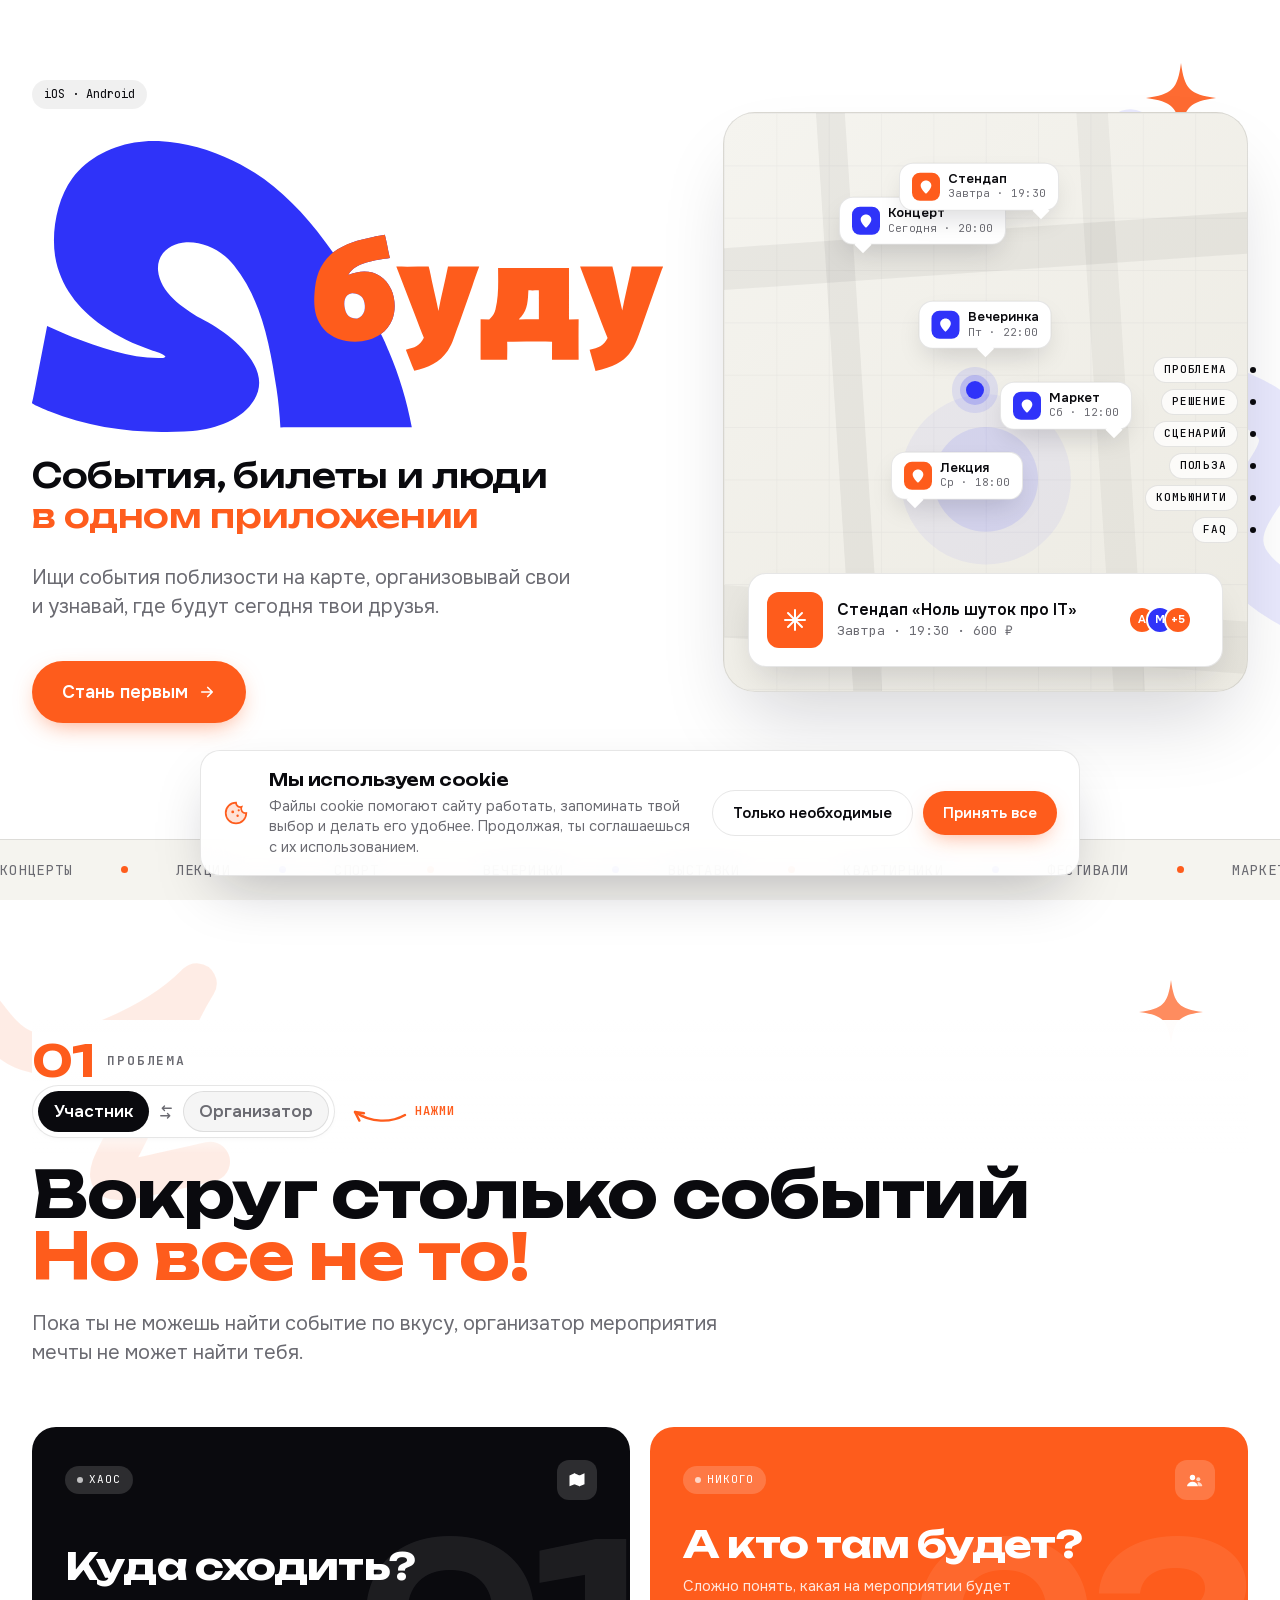
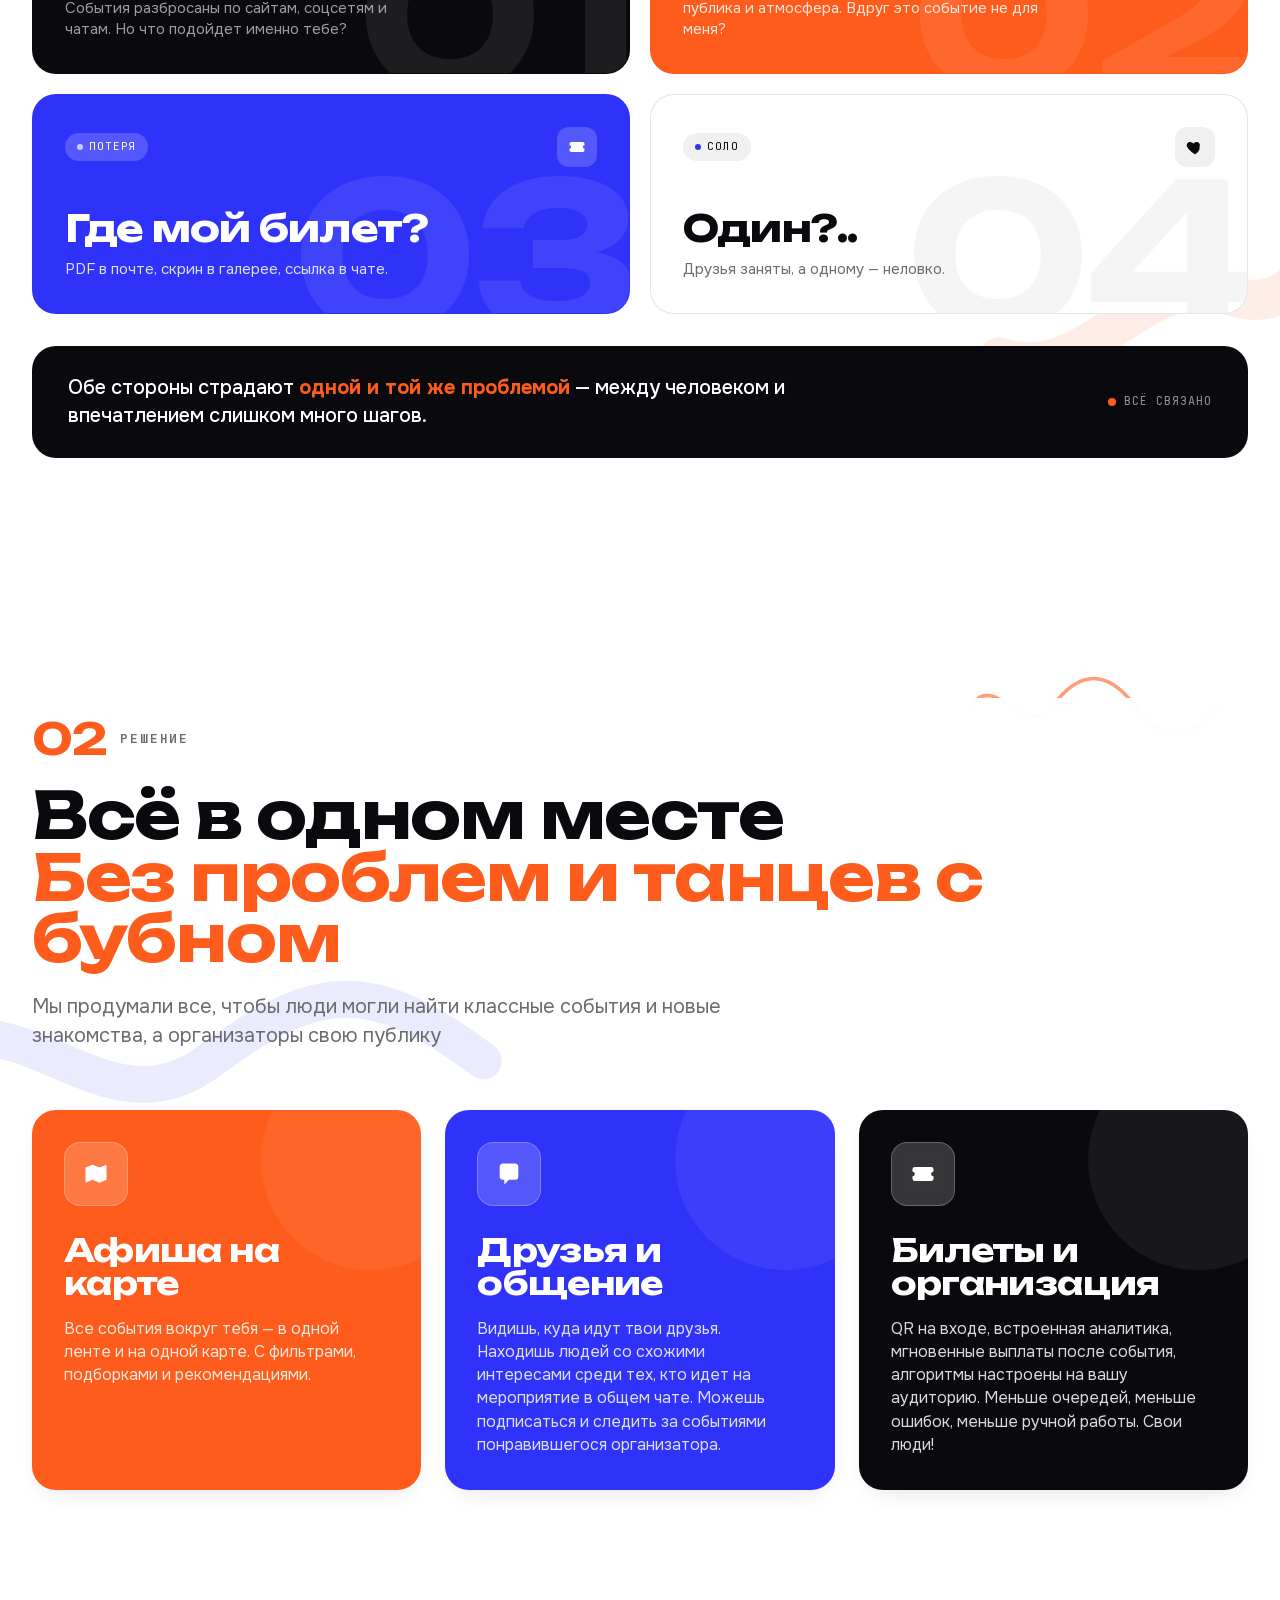
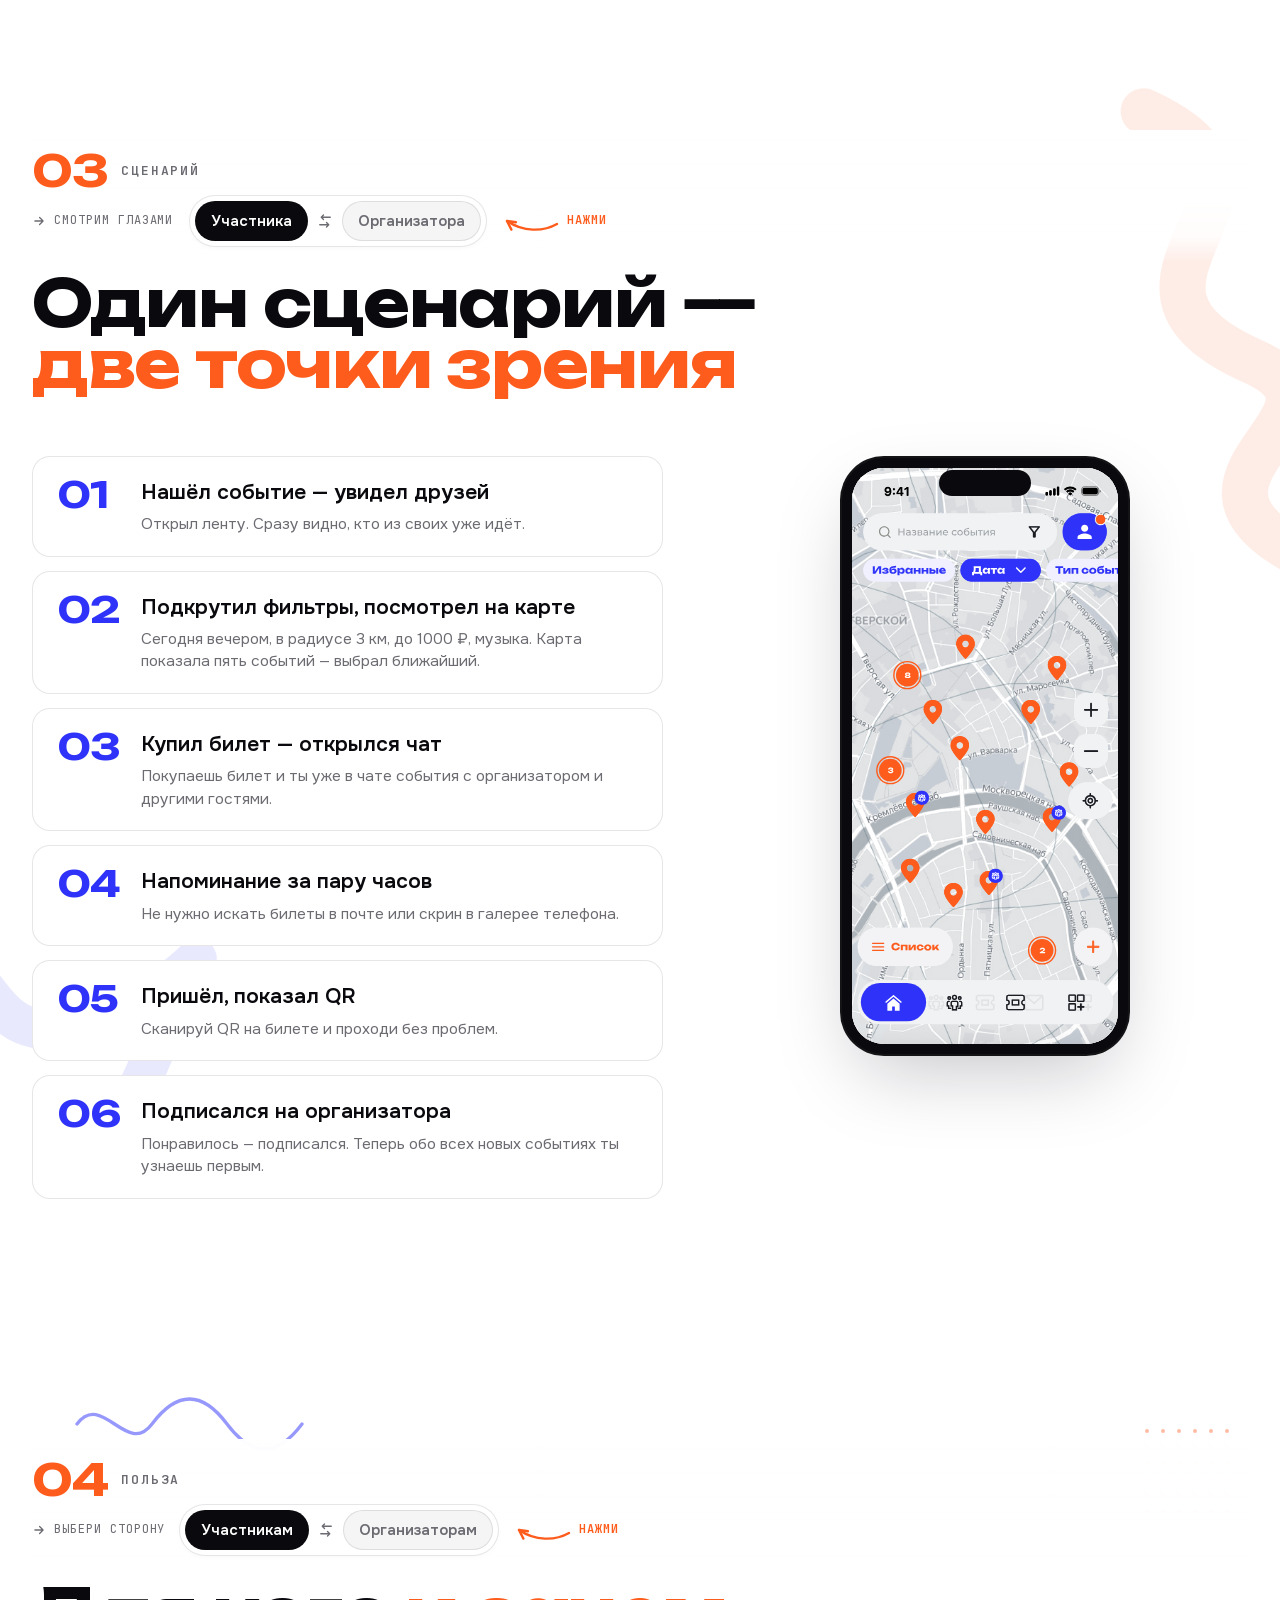
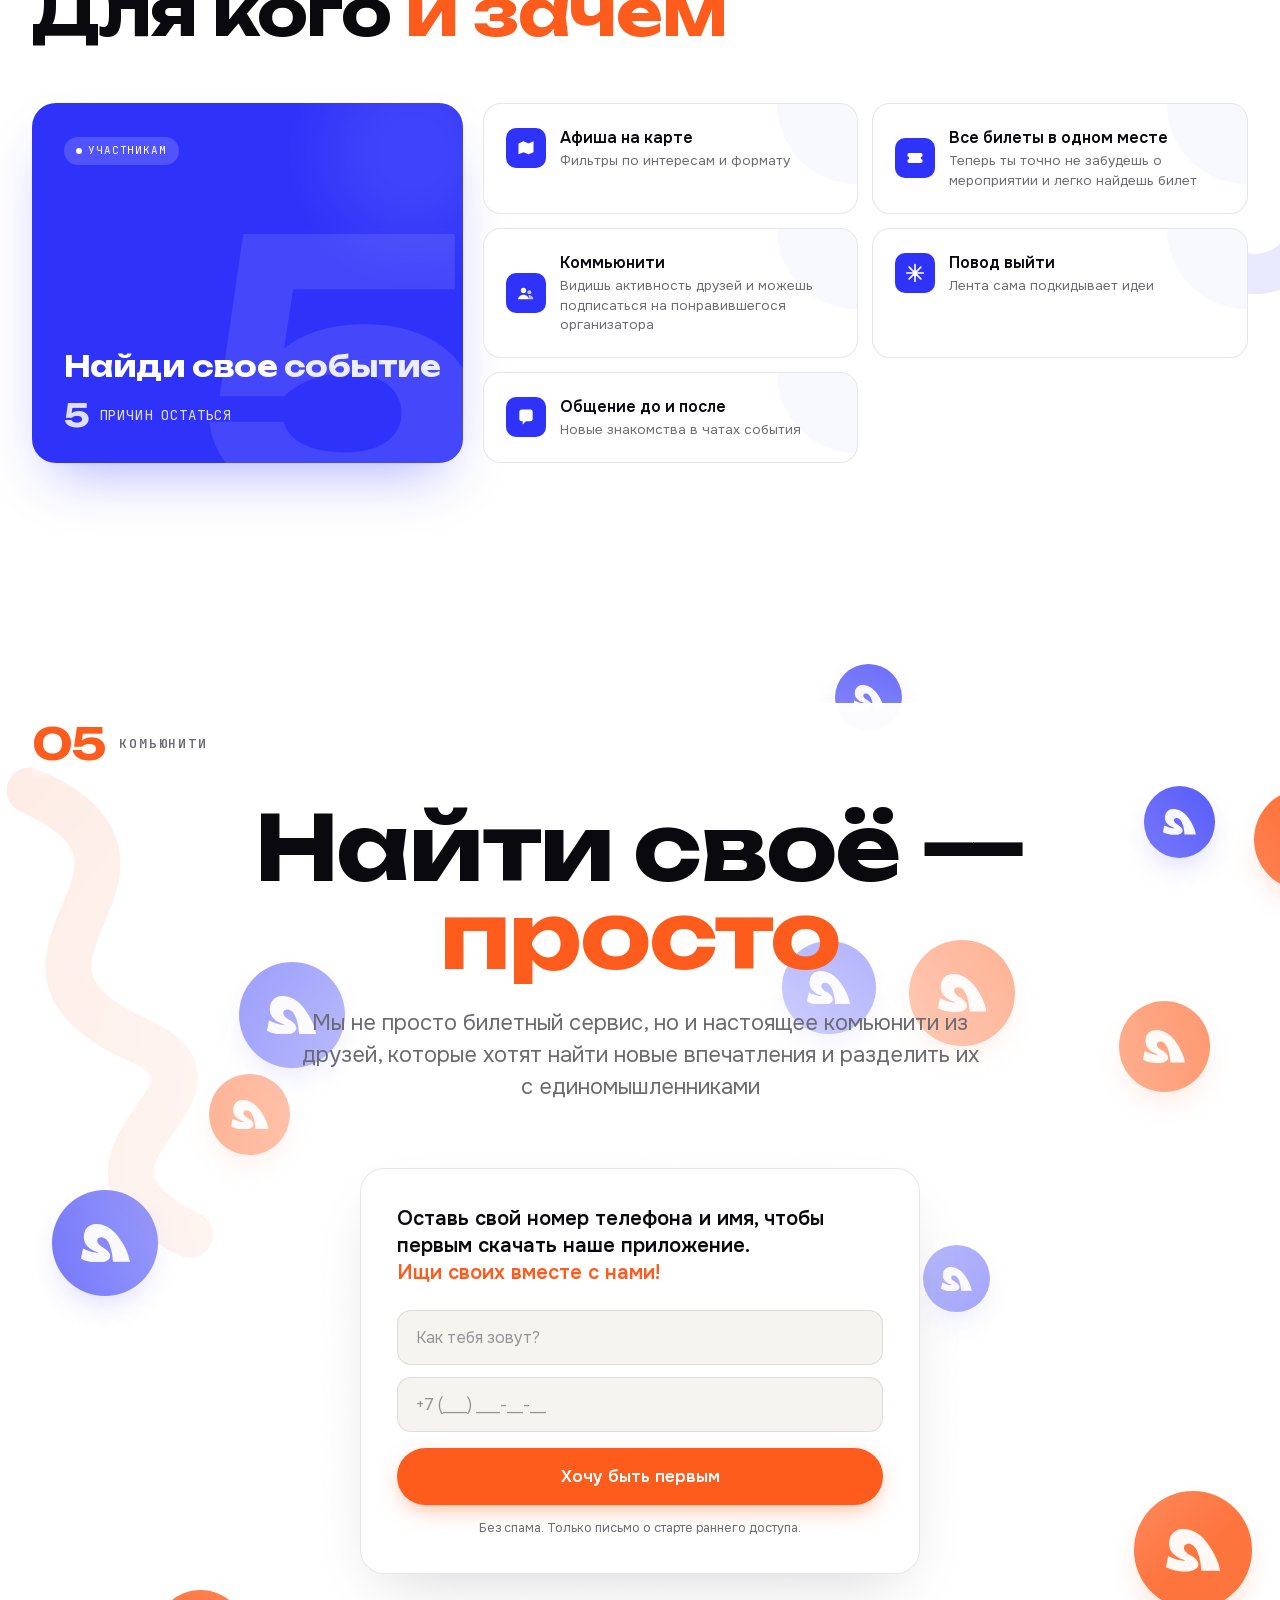
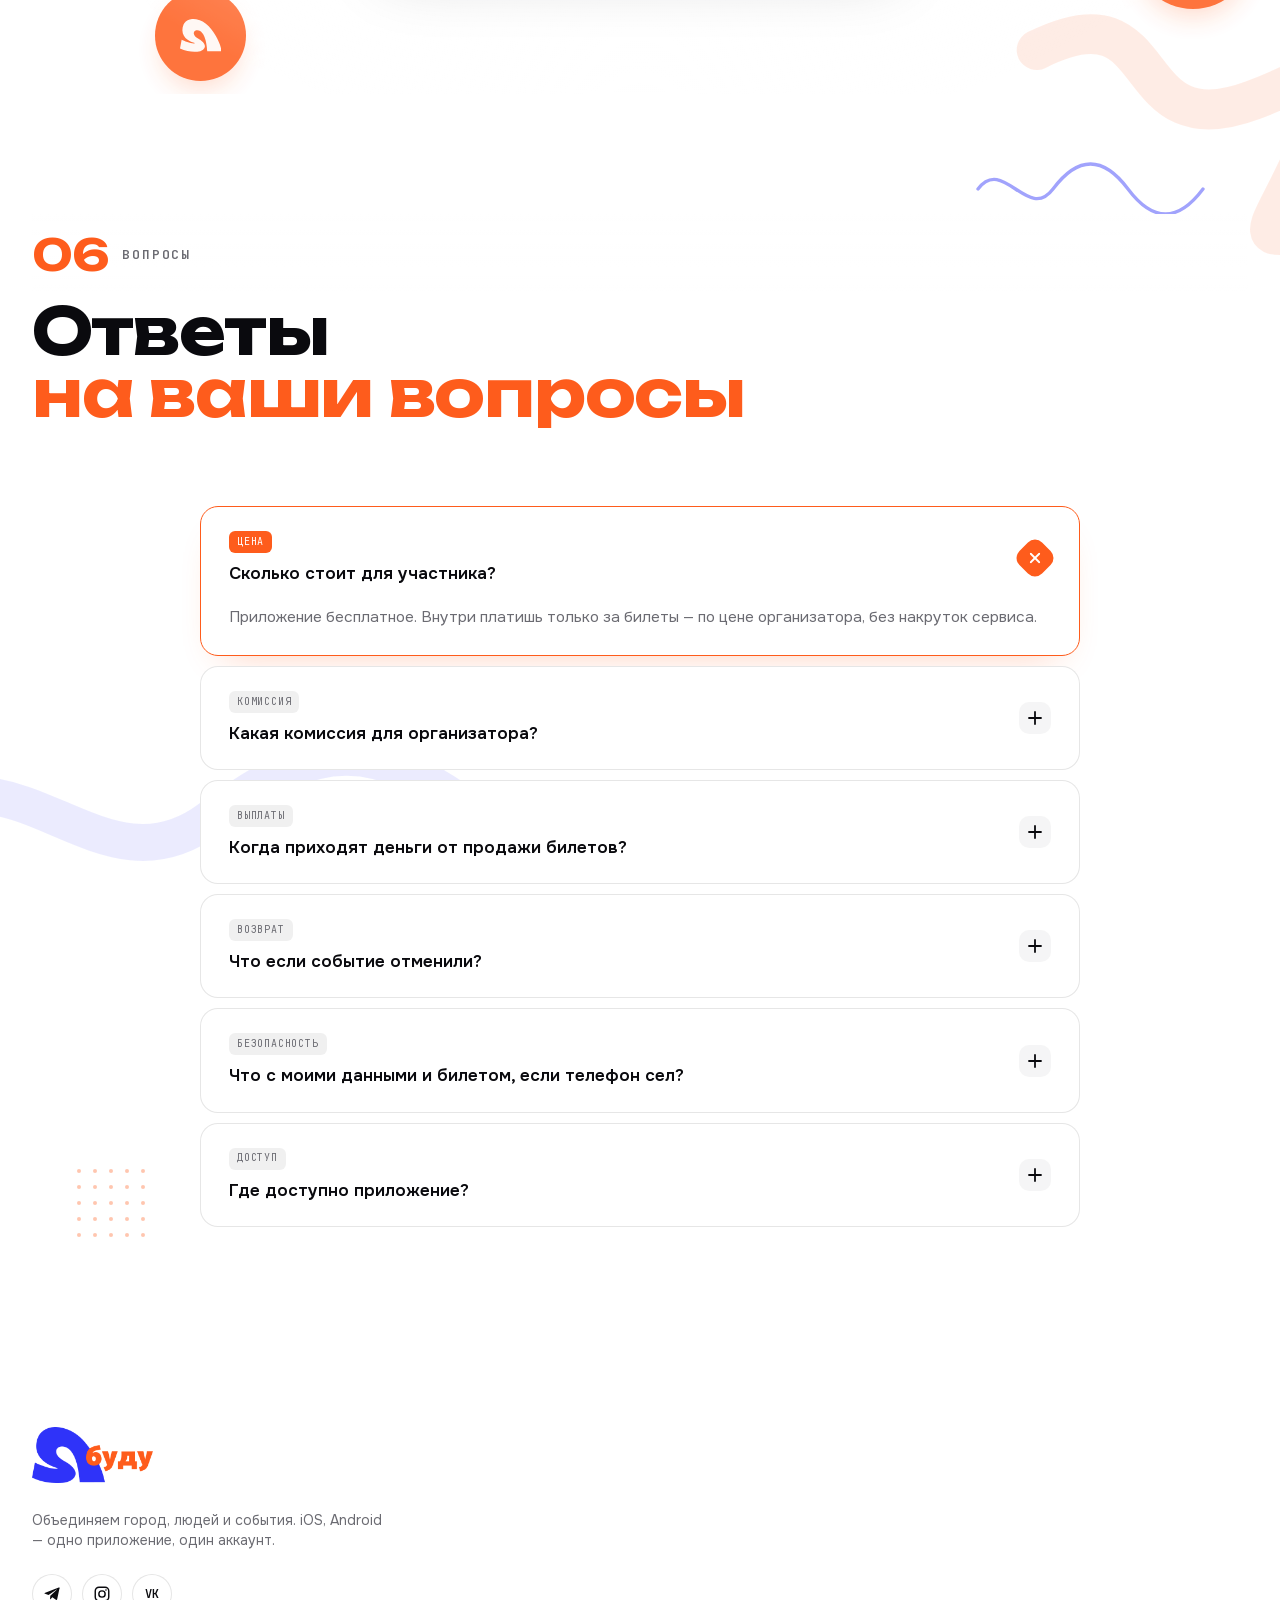
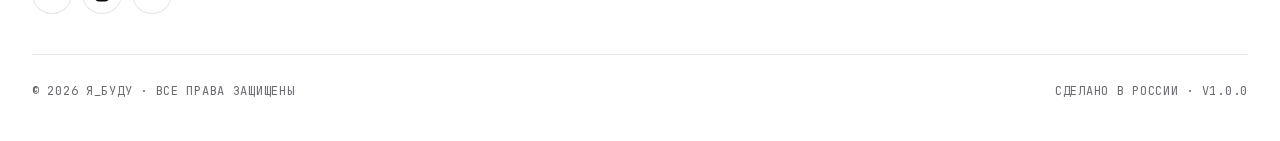
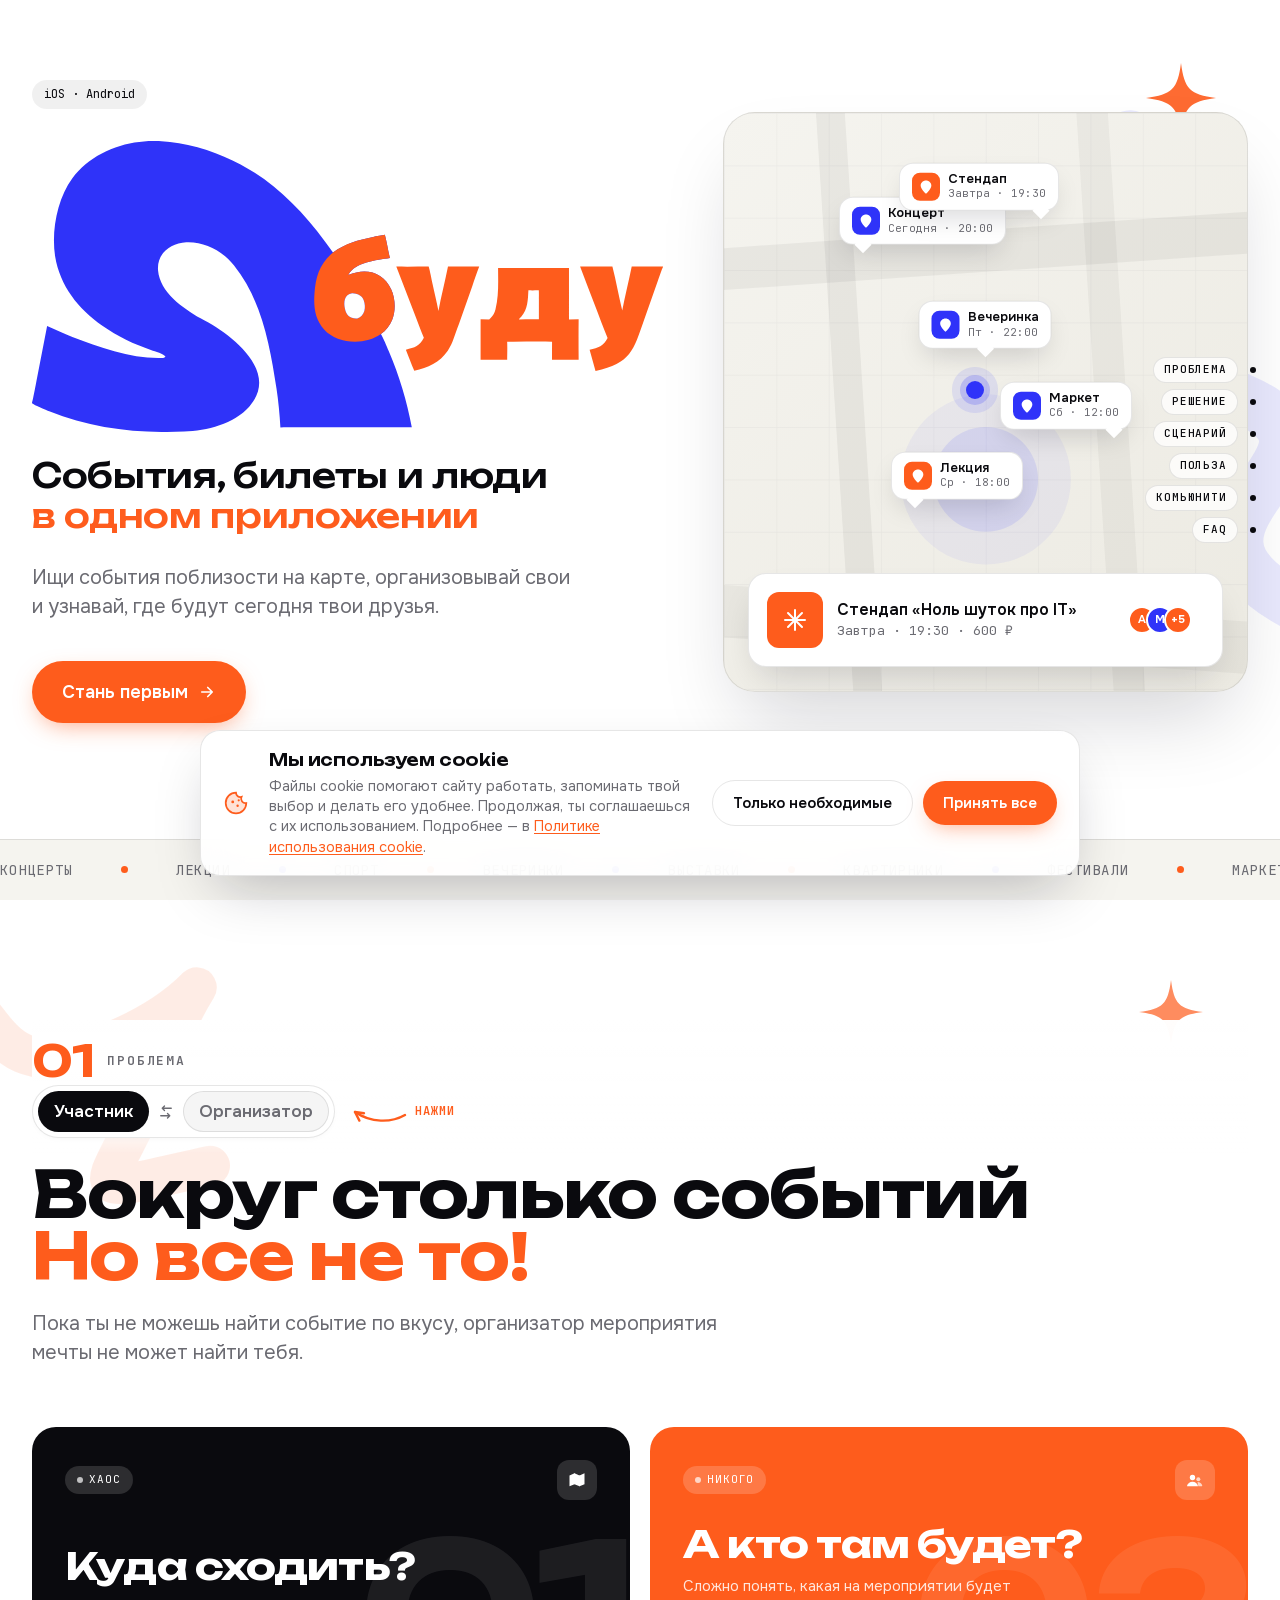
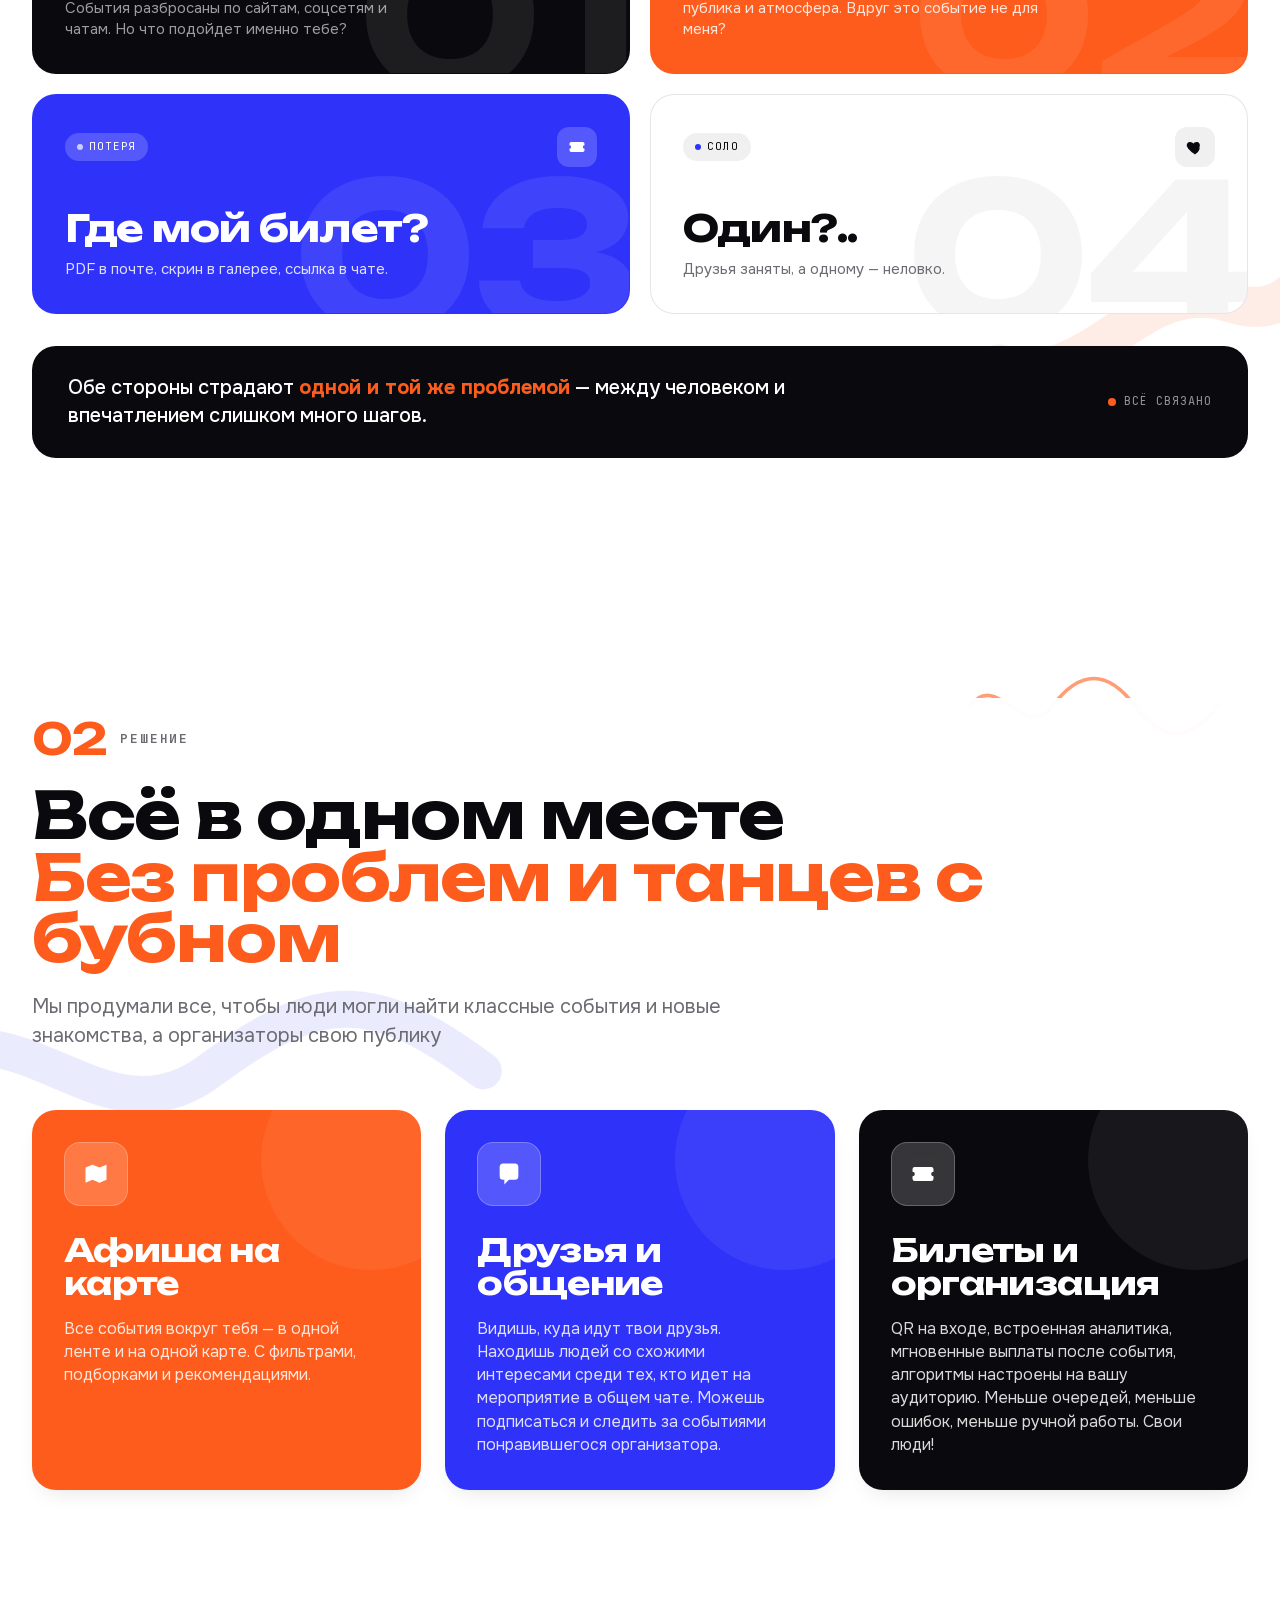
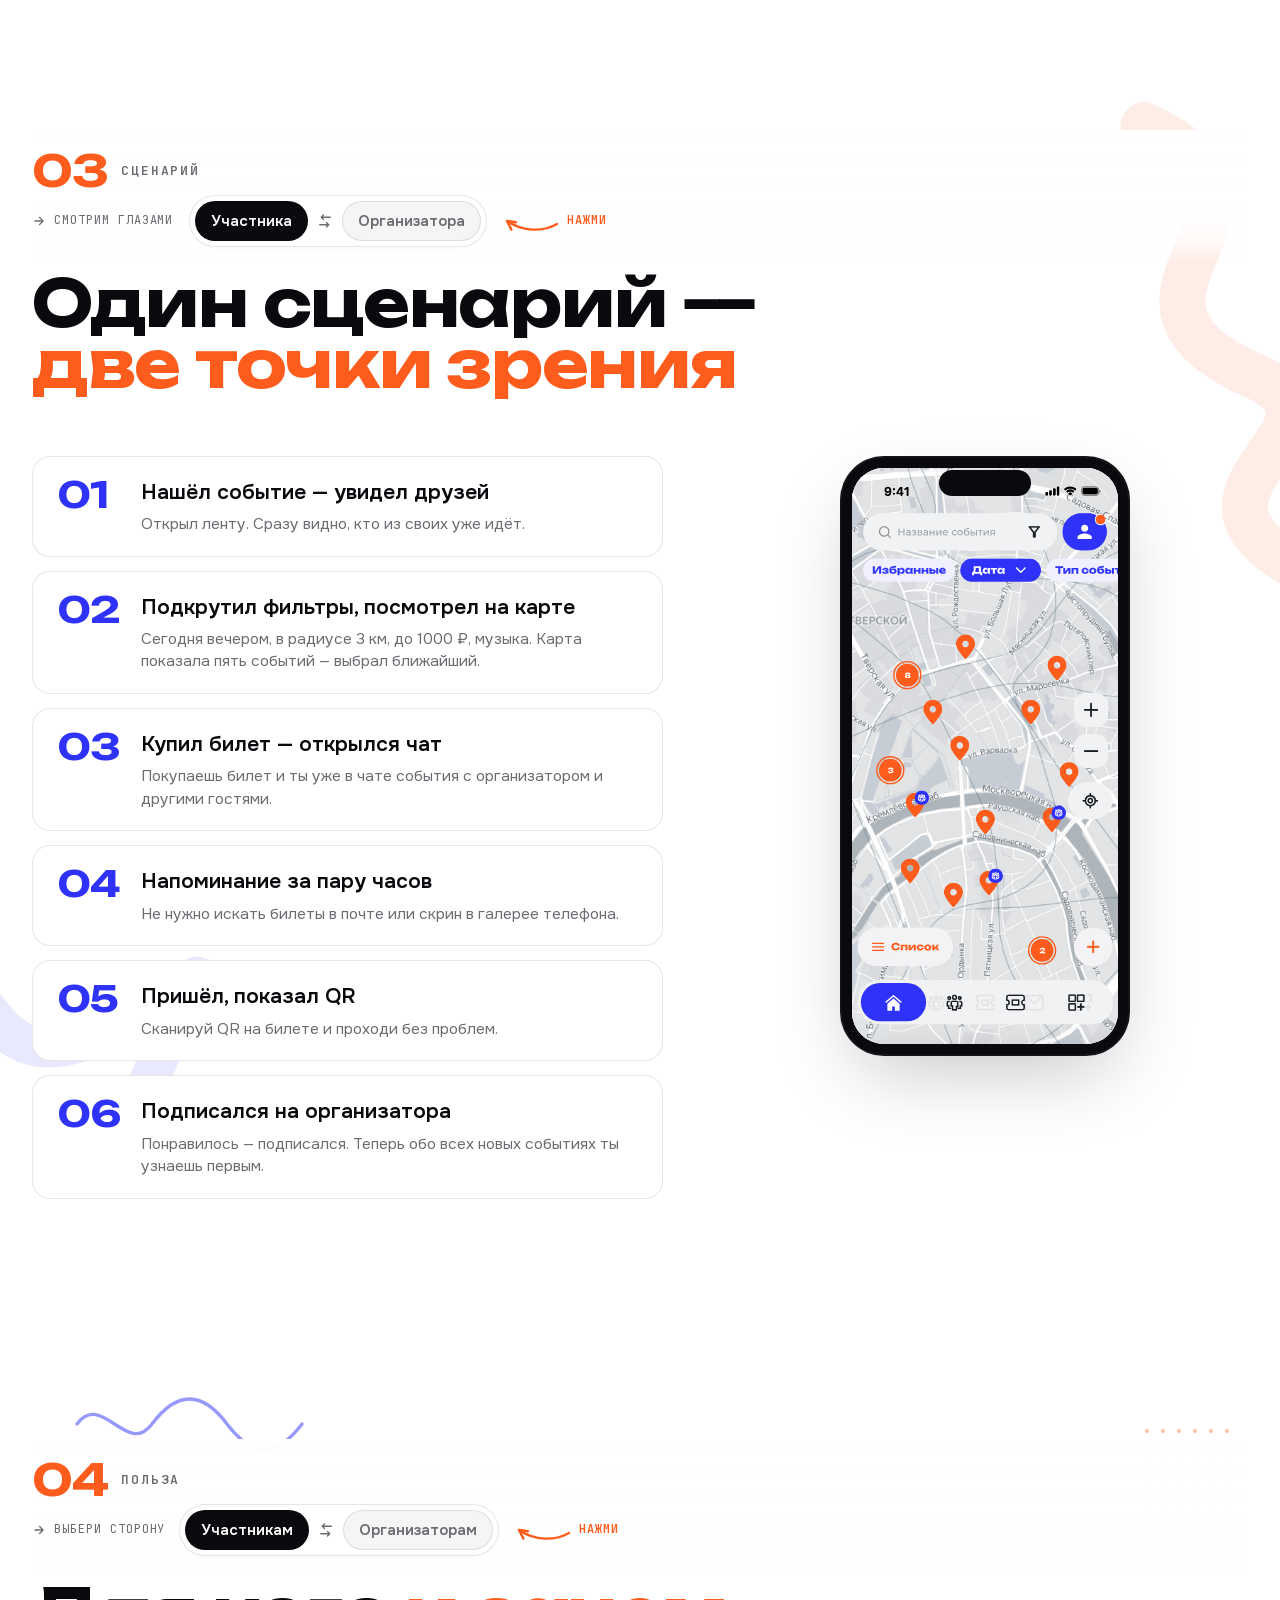
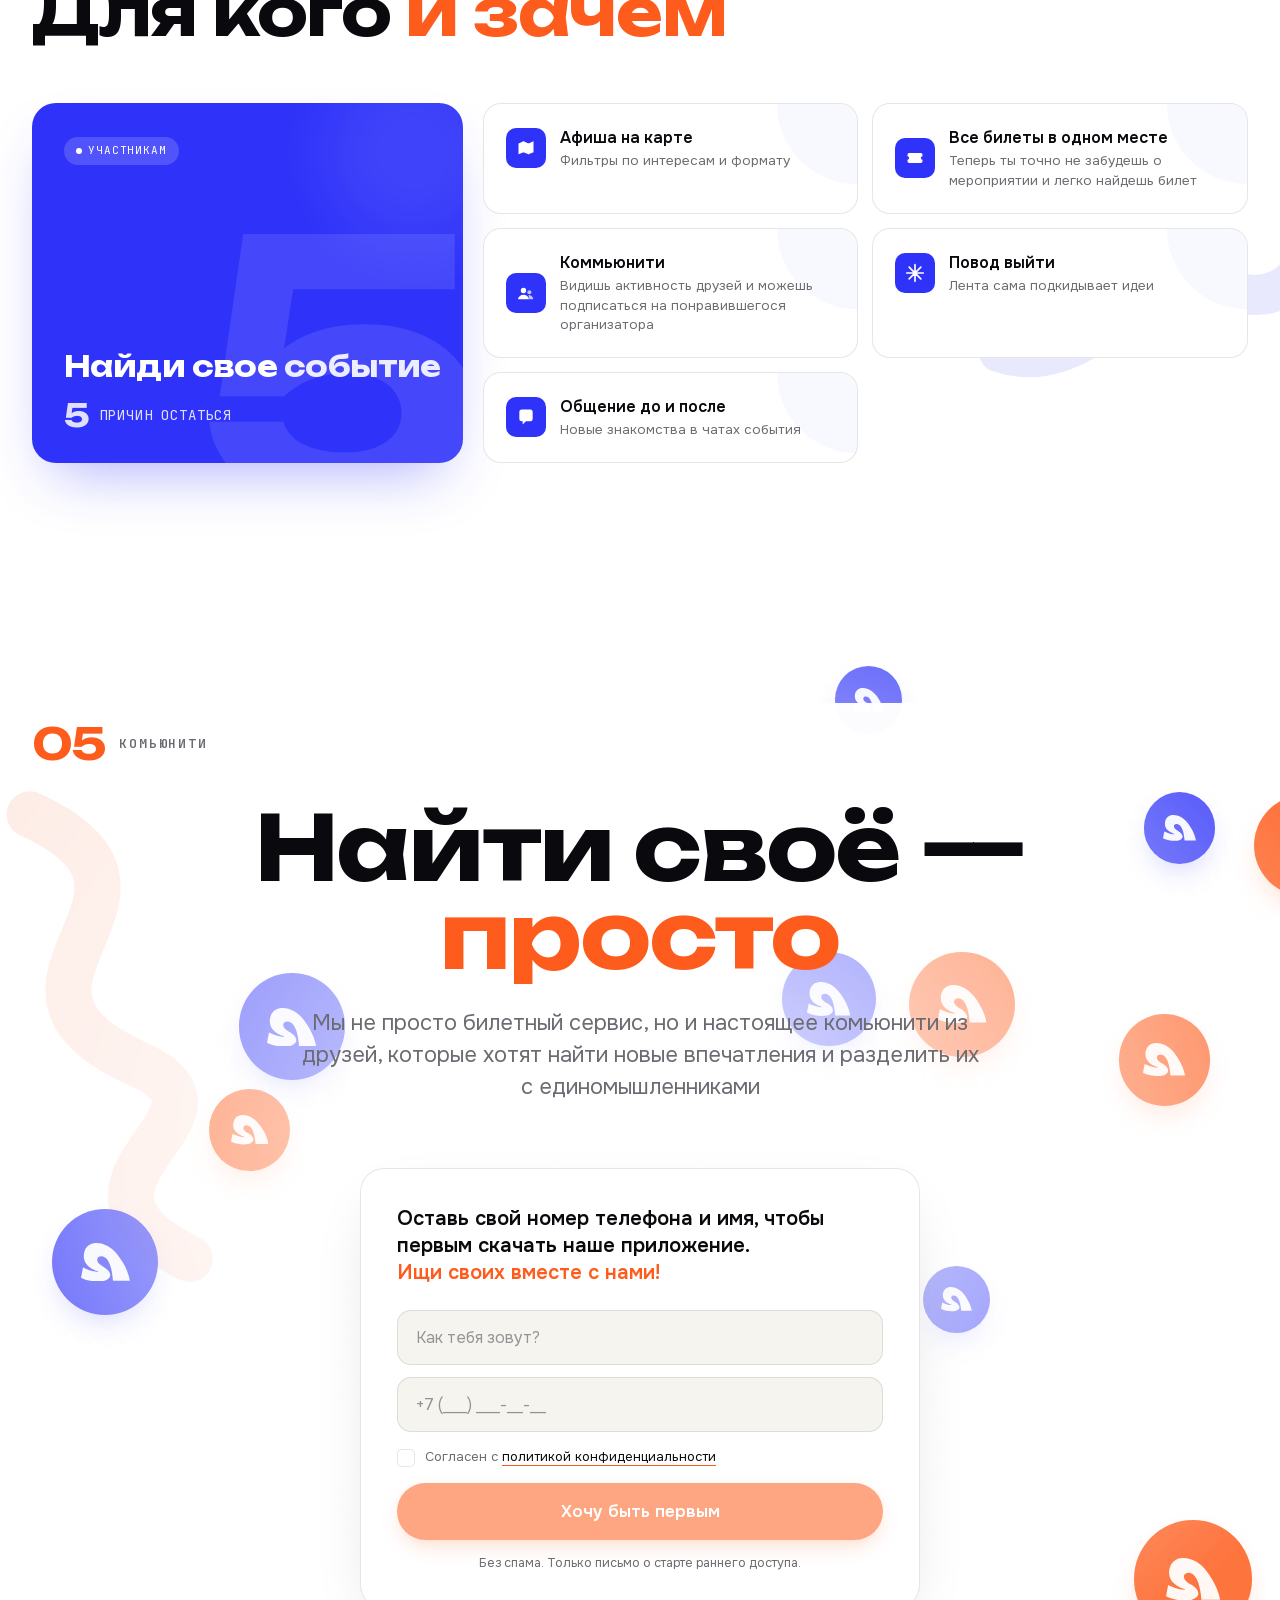
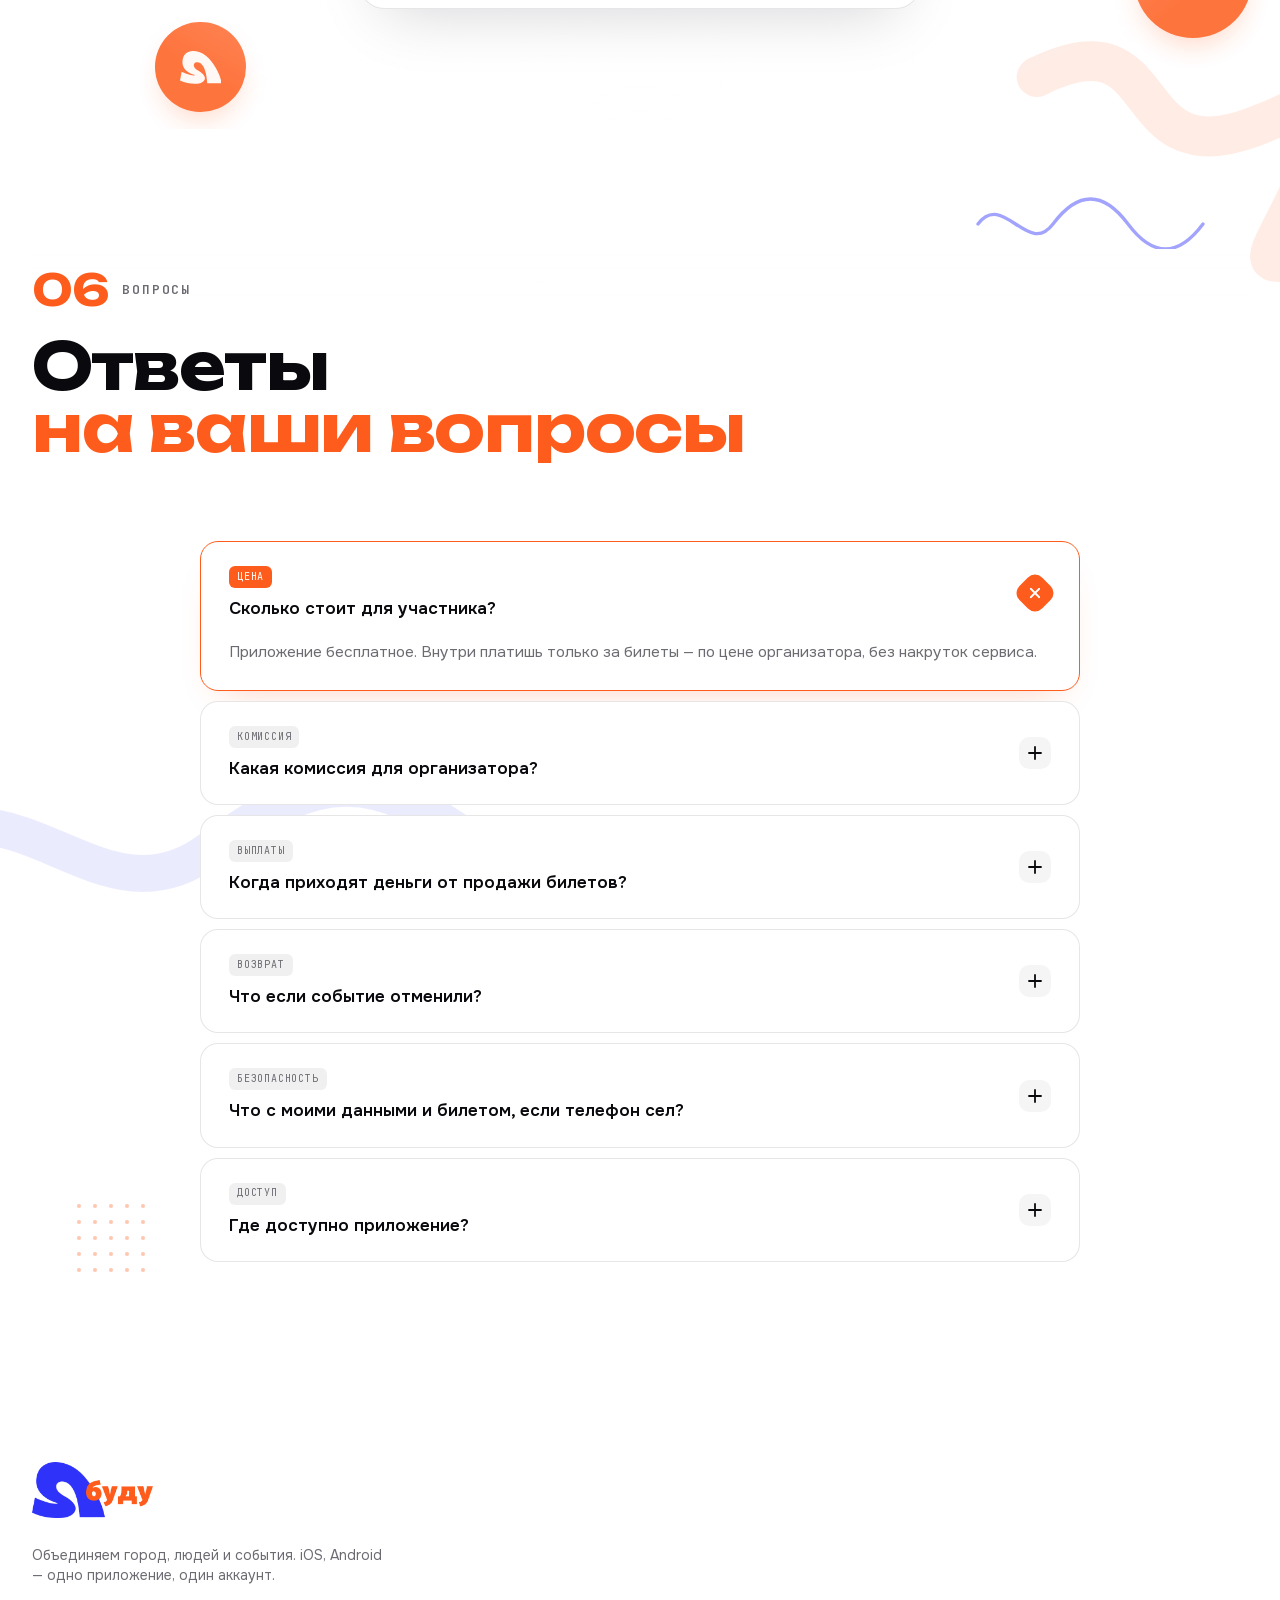
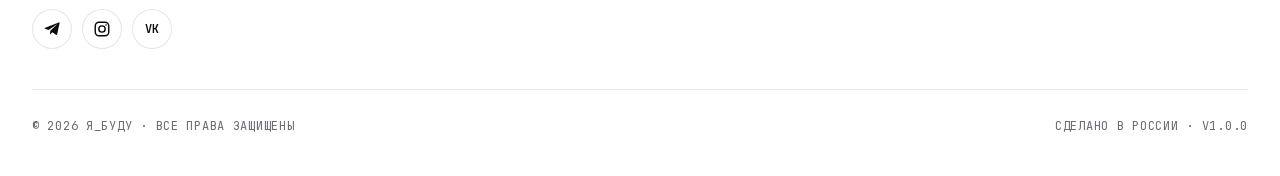
